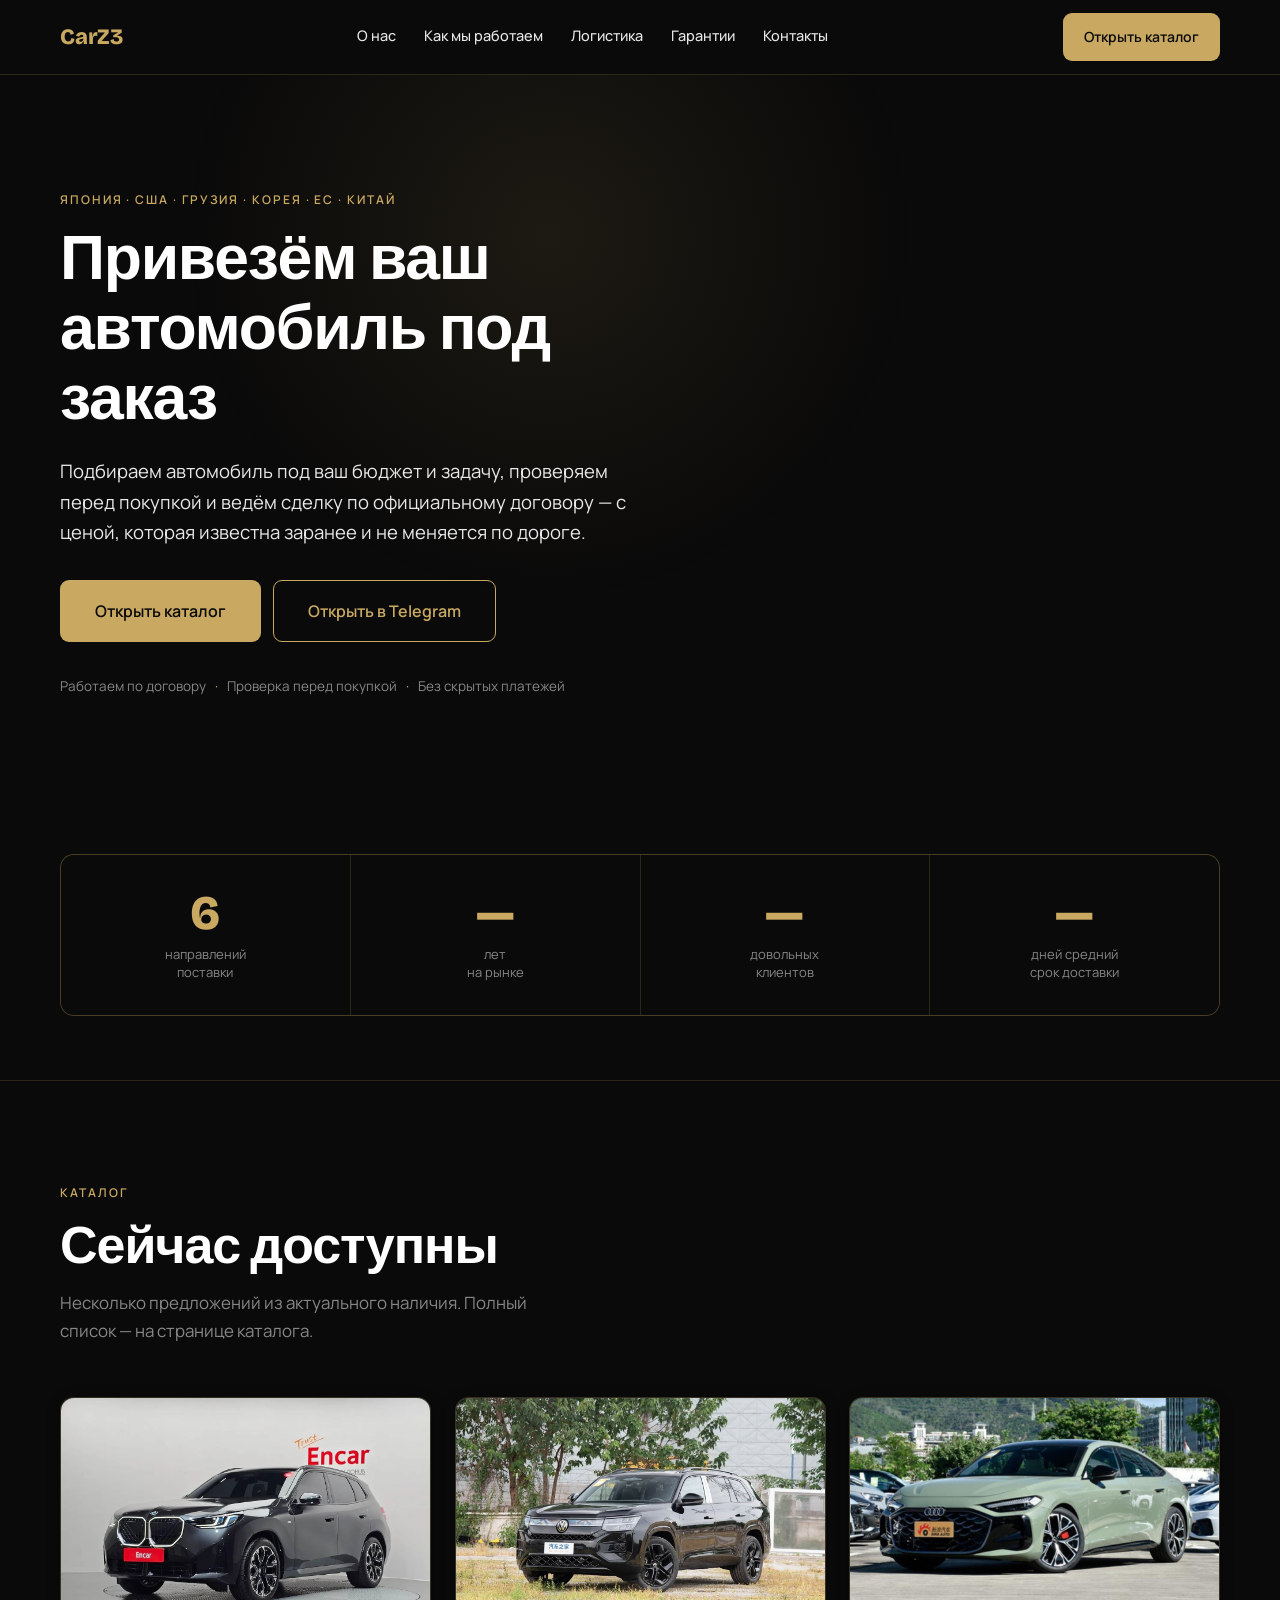
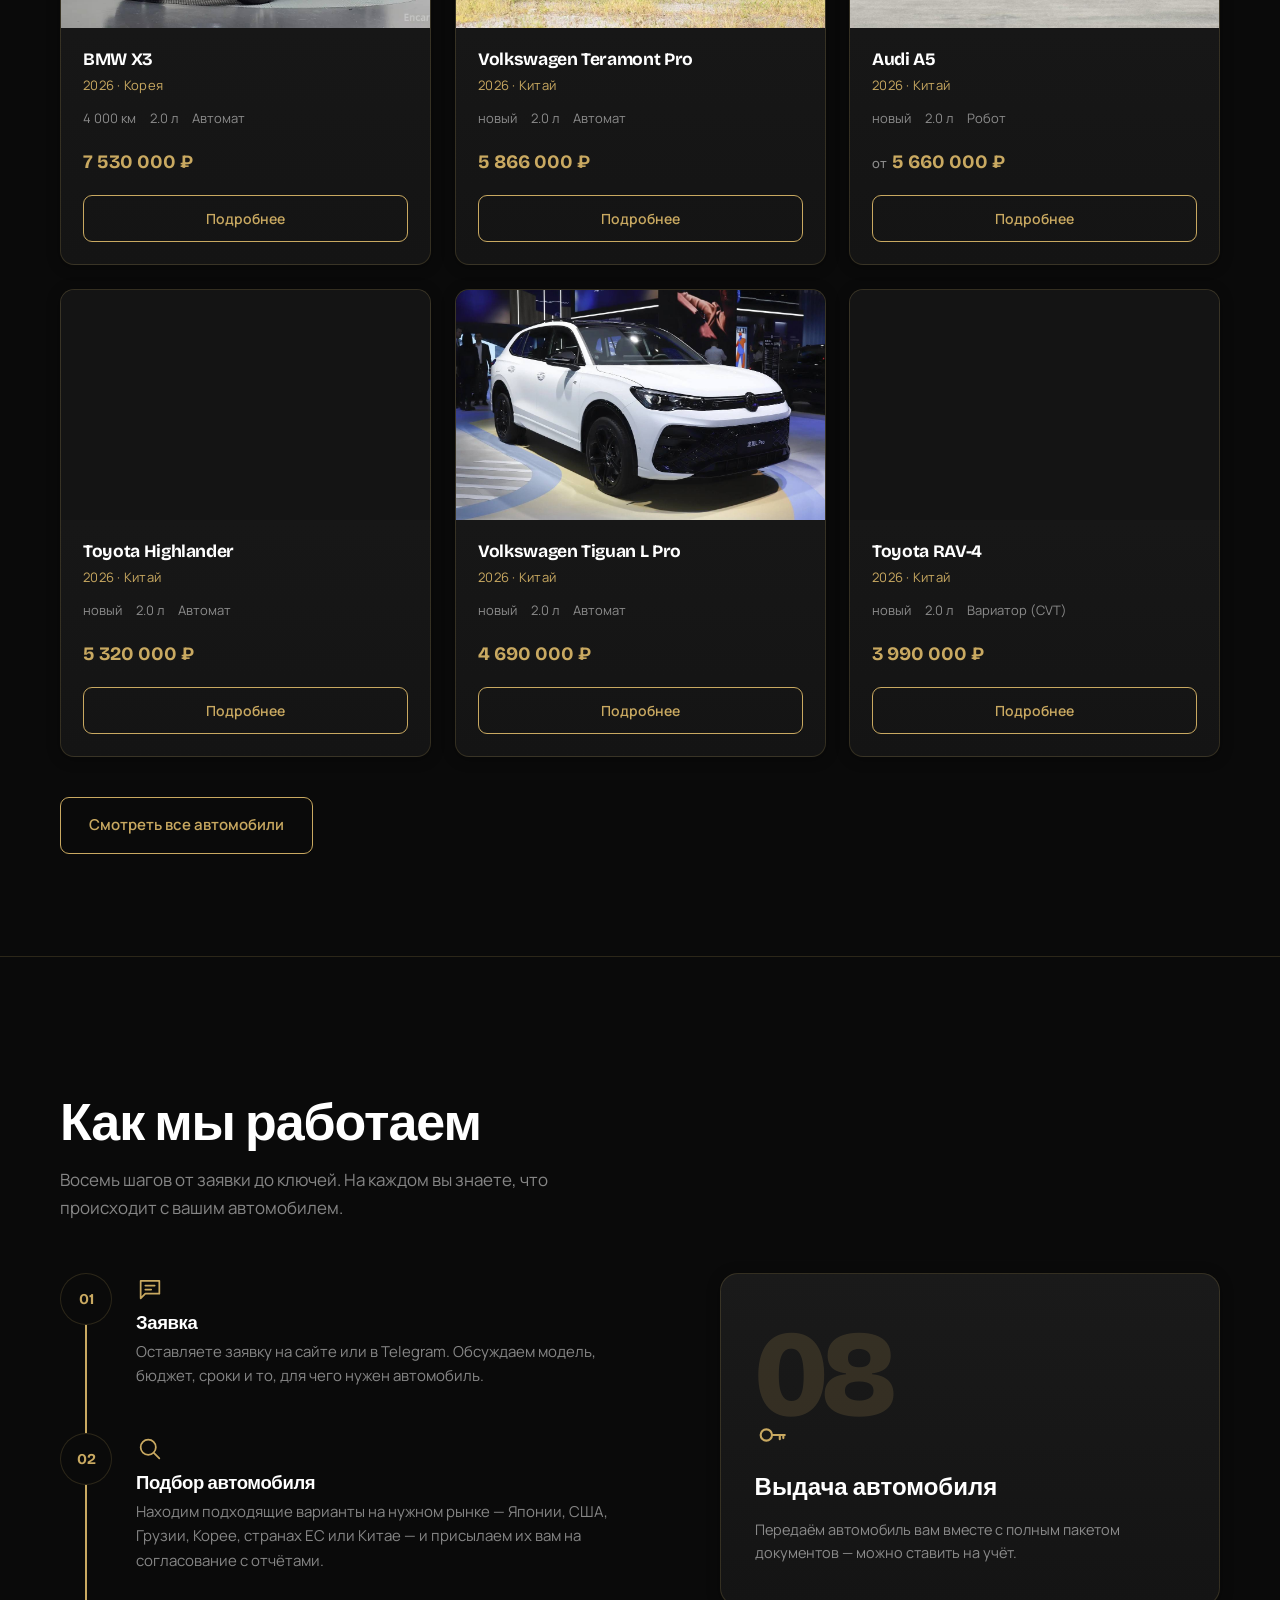
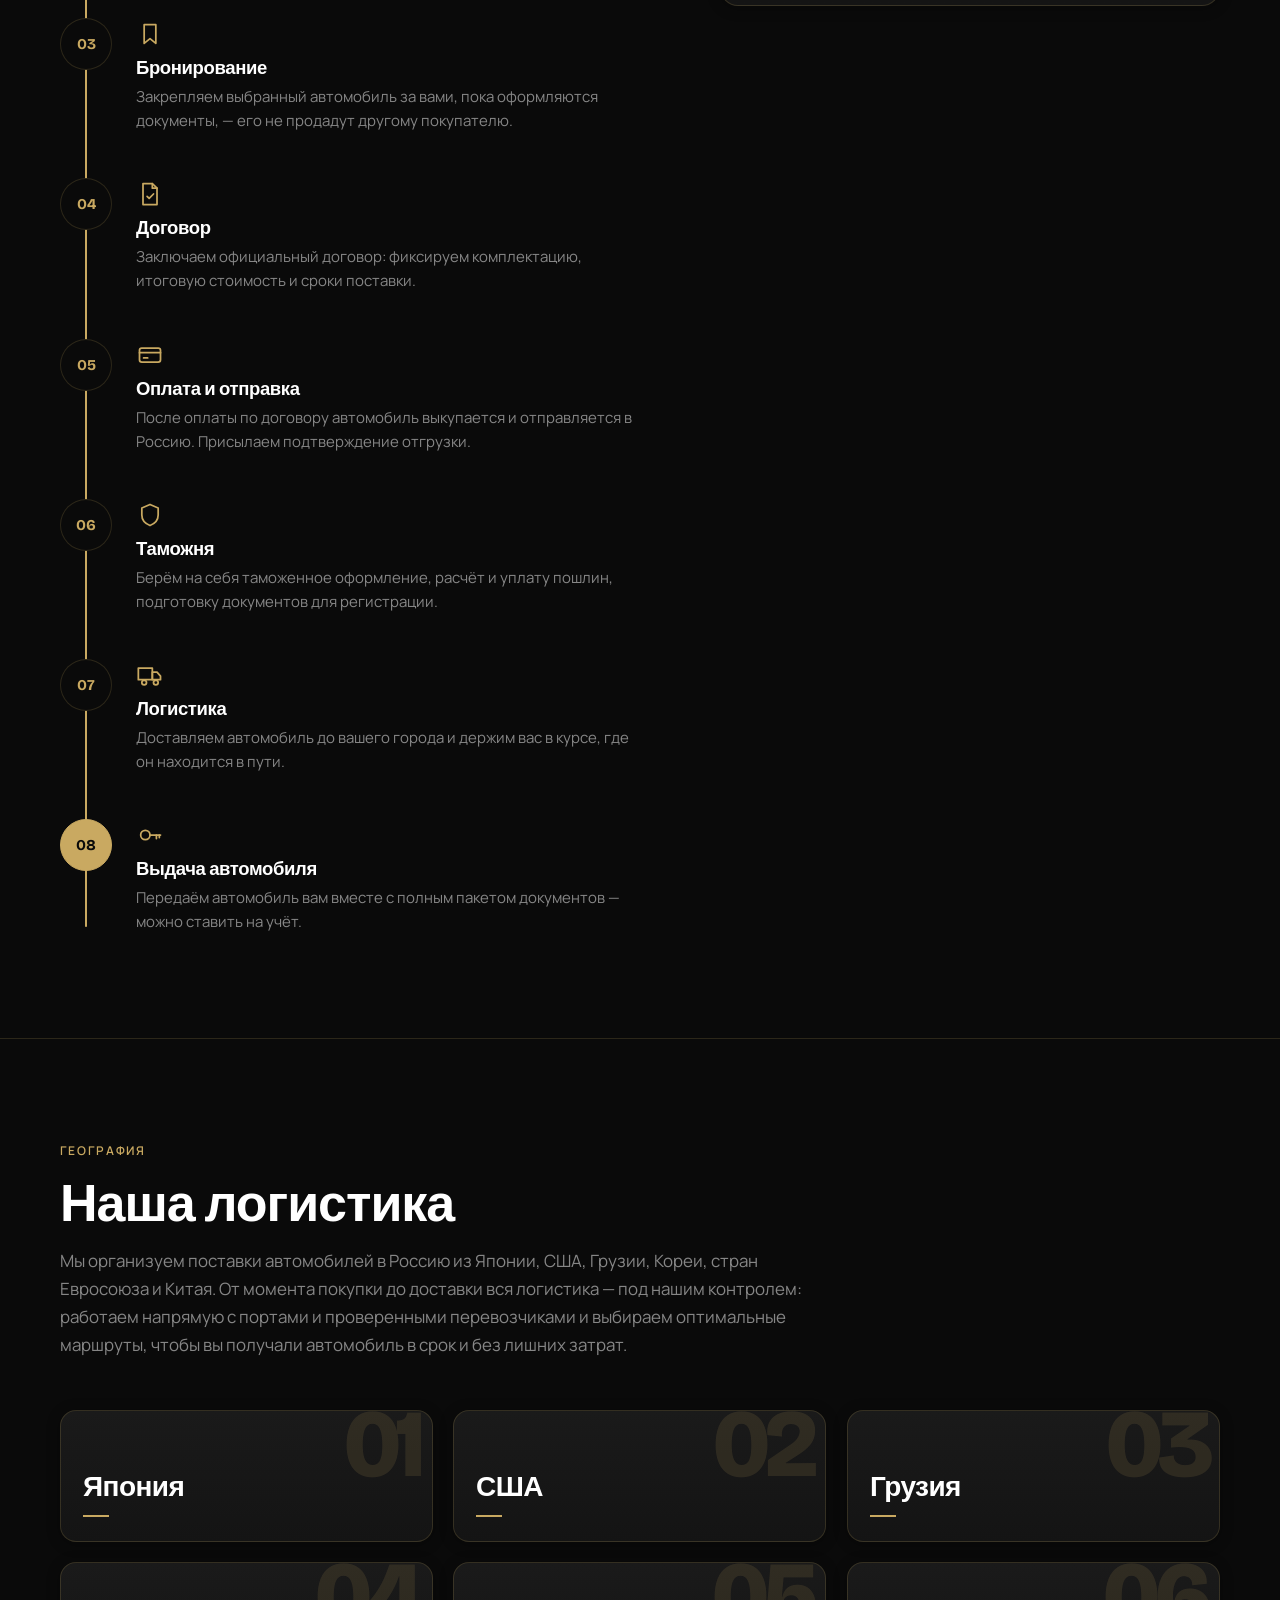
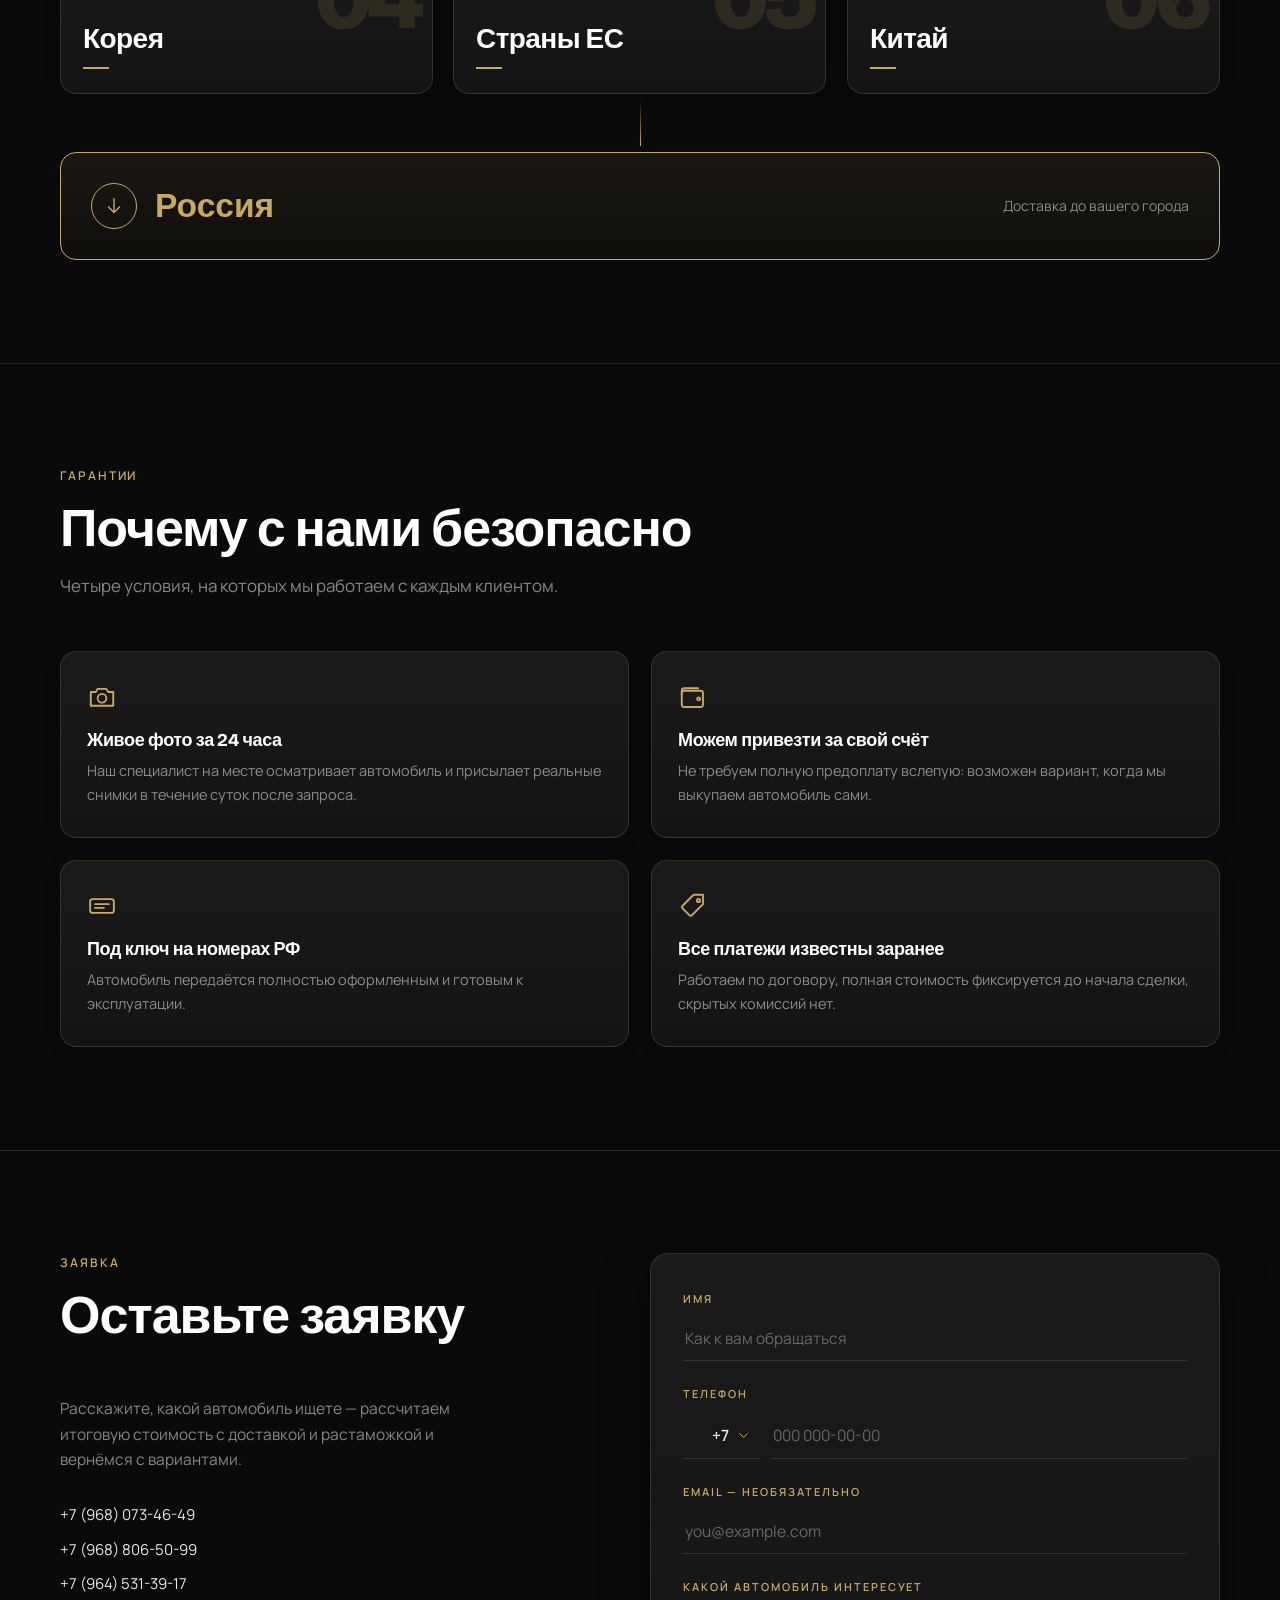
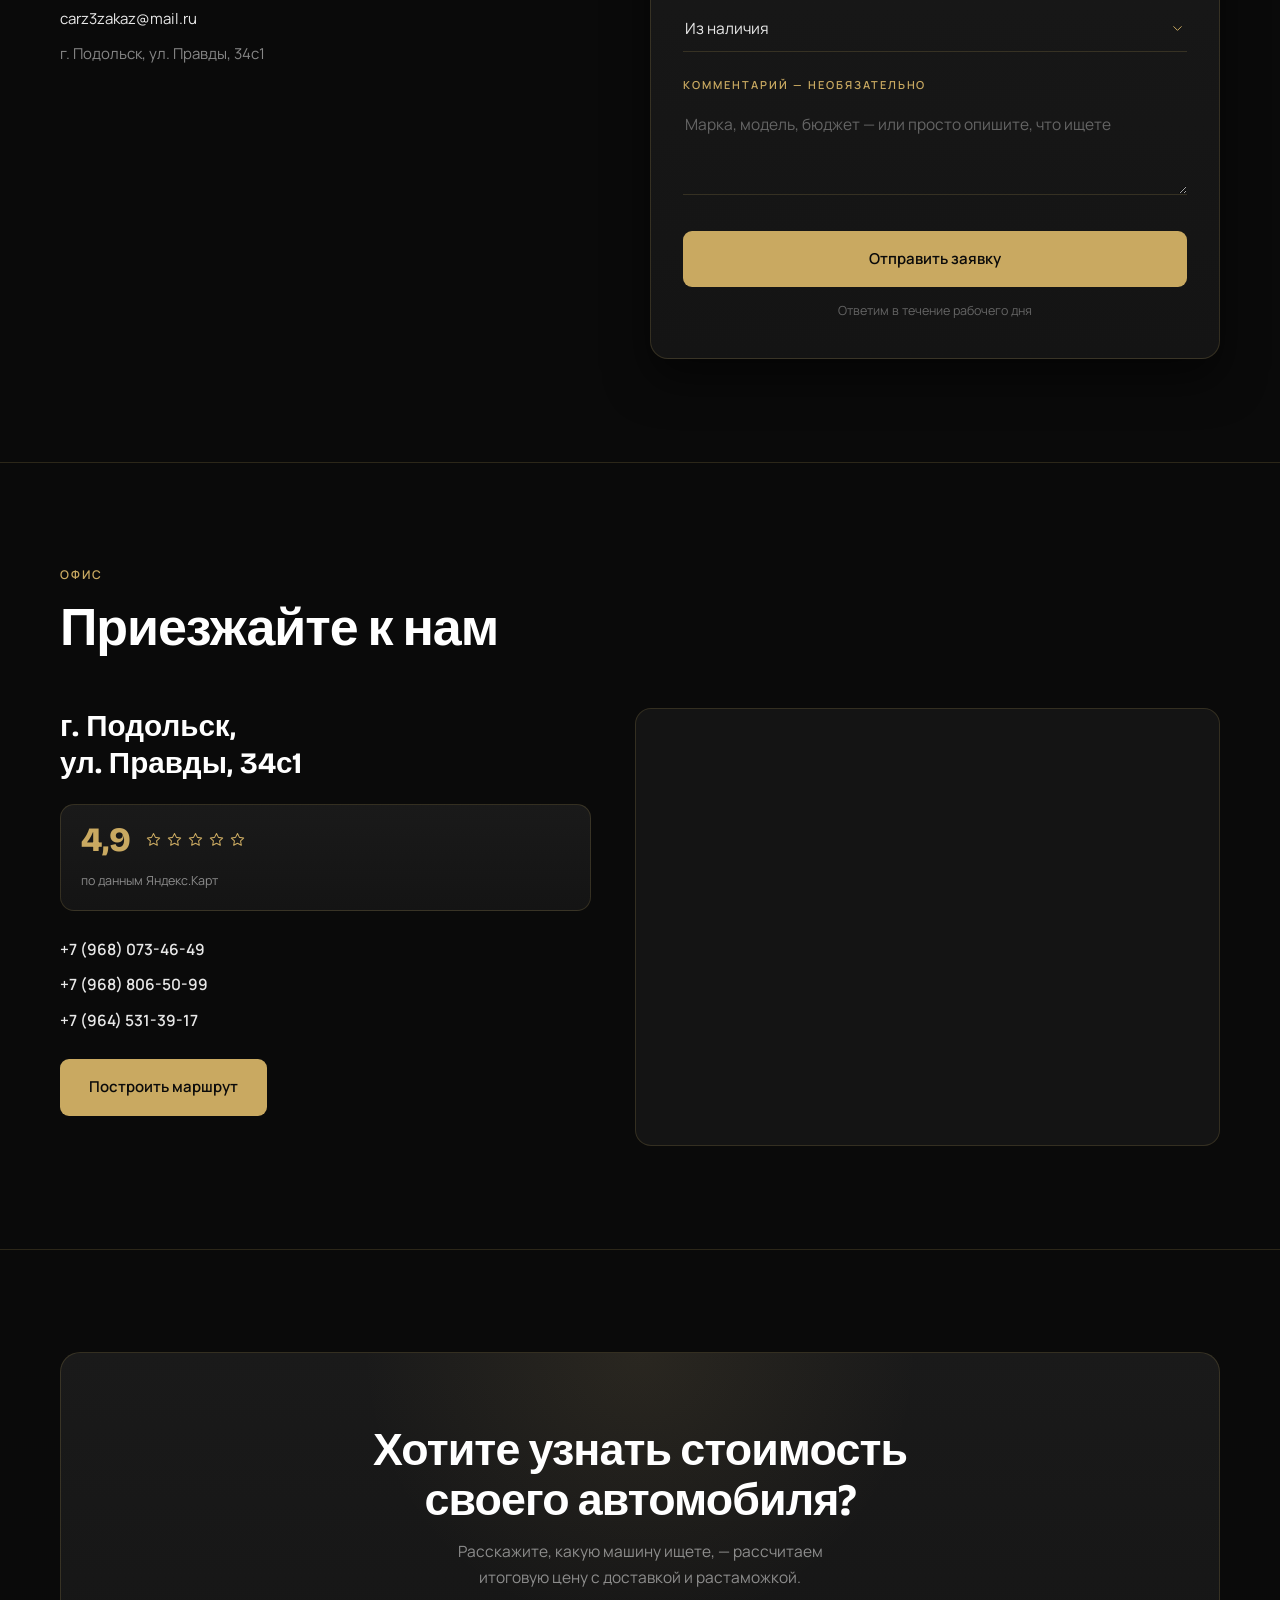
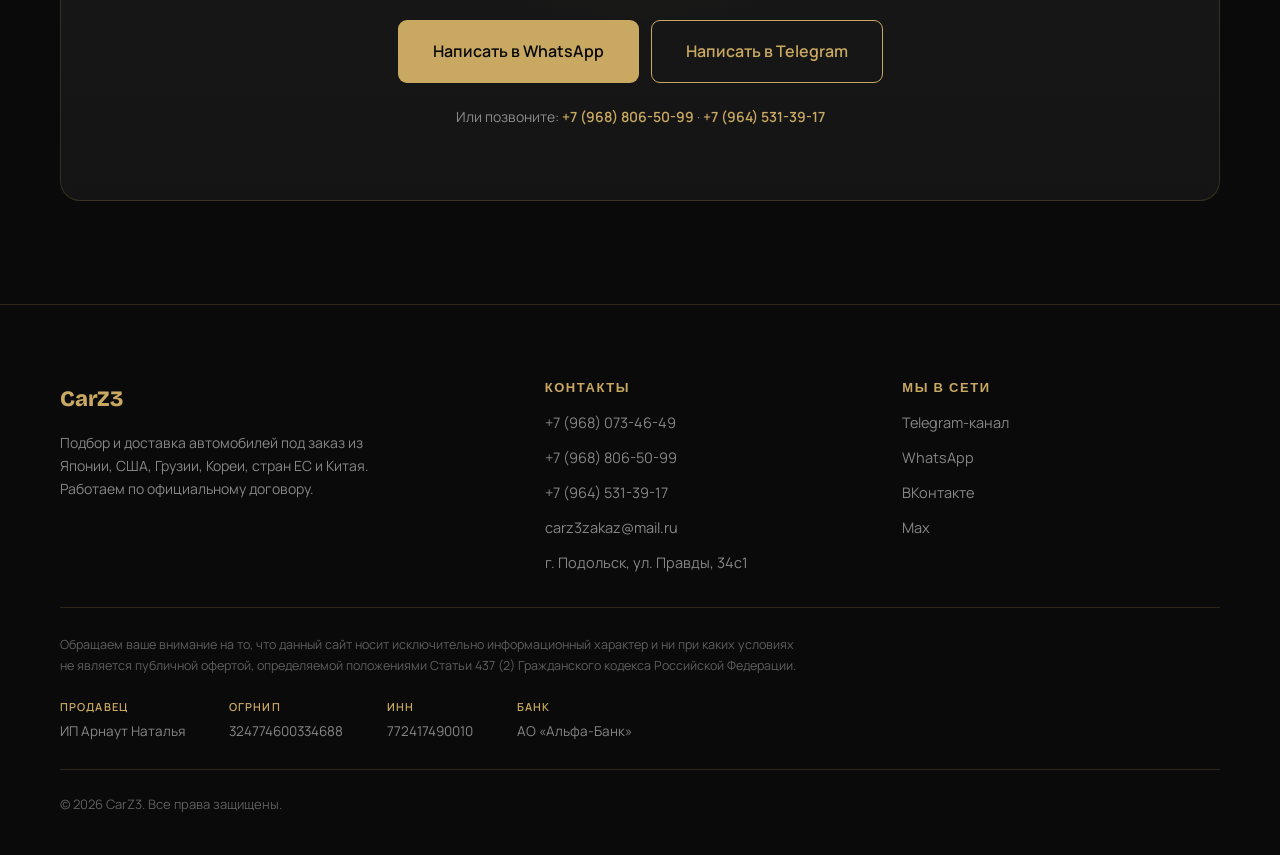
==== index.html @ f6803c8f "Add files via upload" ====
<!DOCTYPE html>
<html lang="ru">
<head>
<meta charset="UTF-8">
<meta name="viewport" content="width=device-width, initial-scale=1.0">
<title>CarZ3 — привезём ваш автомобиль под заказ из Японии, США, Кореи и других стран</title>
<meta name="description" content="Подбираем и привозим автомобили под заказ из Японии, США, Грузии, Кореи, стран ЕС и Китая. Официальный договор, прозрачная цена на каждом этапе, полный контроль логистики от покупки до выдачи.">
<meta property="og:type" content="website">
<meta property="og:title" content="CarZ3 — привезём ваш автомобиль под заказ">
<meta property="og:description" content="Автомобили под заказ из Японии, США, Грузии, Кореи, стран ЕС и Китая. Официальный договор, полный контроль логистики.">
<meta property="og:locale" content="ru_RU">
<meta property="og:site_name" content="CarZ3">
<!-- OG-КАРТИНКА: добавить og:image (1200×630) — нужна для превью при отправке ссылки -->
<meta name="theme-color" content="#0a0a0a">
<link rel="icon" href="images/favicon.png" type="image/png">
<link rel="apple-touch-icon" href="images/apple-touch-icon.png">

<!-- FAVICON И ПРЕВЬЮ ССЫЛКИ: файлов пока нет в проекте.
     Подготовьте из логотипа на тёмном фоне (квадратный кроп):
       images/favicon-32.png       — 32×32
       images/apple-touch-icon.png — 180×180
       images/og-cover.jpg         — 1200×630, фото трёх автомобилей
     Затем удалите строку <link rel="icon" href="data:,"> выше
     и раскомментируйте четыре строки ниже.
     Пока файлов нет — включать нельзя, браузер будет писать 404 в консоль. -->
<!--
<link rel="icon" href="images/favicon-32.png" sizes="32x32" type="image/png">
<link rel="apple-touch-icon" href="images/apple-touch-icon.png">
<meta property="og:image" content="images/og-cover.jpg">
<meta property="og:image:width" content="1200">
<meta property="og:image:height" content="630">
-->
<link rel="preconnect" href="https://fonts.googleapis.com">
<link rel="preconnect" href="https://fonts.gstatic.com" crossorigin>
<link href="https://fonts.googleapis.com/css2?family=Bricolage+Grotesque:wght@600;700;800&family=Manrope:wght@400;500;600;700&display=swap" rel="stylesheet">
<link rel="stylesheet" href="style.css">
</head>
<body>

<header class="header">
  <div class="container header__inner">
    <a href="index.html" class="logo">CarZ3</a>

    <nav class="header__nav" aria-label="Основная навигация">
      <a href="#about">О нас</a>
      <a href="#process">Как мы работаем</a>
      <a href="#geo">Логистика</a>
      <a href="#safety">Гарантии</a>
      <a href="#reviews">Отзывы</a>
      <a href="#contacts">Контакты</a>
    </nav>

    <div class="header__actions">
      <a href="catalog.html" class="btn btn--gold btn--sm">Открыть каталог</a>
    </div>

    <button class="burger" type="button" data-burger aria-label="Открыть меню" aria-expanded="false" aria-controls="mobileMenu">
      <span></span><span></span><span></span>
    </button>
  </div>
</header>

<div class="menu" id="mobileMenu" data-menu>
  <nav class="menu__nav" aria-label="Мобильная навигация">
    <a href="#about">О нас</a>
    <a href="#process">Как мы работаем</a>
    <a href="#geo">Логистика</a>
    <a href="#safety">Гарантии</a>
    <a href="#reviews">Отзывы</a>
    <a href="catalog.html">Каталог</a>
    <a href="#contacts">Контакты</a>
  </nav>
  <div class="menu__foot">
    <a href="tel:+79680734649" class="menu__phone">+7 (968) 073-46-49</a>
    <a href="mailto:carz3zakaz@mail.ru" class="menu__mail">carz3zakaz@mail.ru</a>
    <div class="menu__btns">
      <a href="https://wa.me/79680734649" class="btn btn--outline btn--sm" target="_blank" rel="noopener noreferrer">WhatsApp</a>
      <a href="https://t.me/+0afANDHpwCtlZDJi" class="btn btn--gold btn--sm" target="_blank" rel="noopener noreferrer">Telegram</a>
    </div>
  </div>
</div>

<main>

  <section class="hero" id="about">
    <div class="hero__bg" aria-hidden="true"></div>
    <div class="container">
      <p class="eyebrow" data-reveal>Япония · США · Грузия · Корея · ЕС · Китай</p>
      <h1 class="hero__title" data-reveal>Привезём ваш автомобиль под заказ</h1>
      <p class="hero__lead" data-reveal>
        Подбираем автомобиль под ваш бюджет и задачу, проверяем перед покупкой и ведём сделку
        по официальному договору — с ценой, которая известна заранее и не меняется по дороге.
      </p>
      <div class="hero__actions" data-reveal>
        <a href="catalog.html" class="btn btn--gold btn--lg">Открыть каталог</a>
        <a href="https://t.me/CarZ3_Catalog_bot" class="btn btn--outline btn--lg" target="_blank" rel="noopener noreferrer">Открыть в Telegram</a>
      </div>
      <p class="hero__trust" data-reveal>
        Работаем по договору<span class="dot">·</span>Проверка перед покупкой<span class="dot">·</span>Без скрытых платежей
      </p>
    </div>
  </section>

  <section class="section section--tight">
    <div class="container">
      <div class="stats" data-reveal>
        <div class="stat">
          <div class="stat__num">6</div>
          <div class="stat__label">направлений<br>поставки</div>
        </div>
        <div class="stat">
          <!-- ЦИФРА: уточнить у клиента -->
          <div class="stat__num">—</div>
          <div class="stat__label">лет<br>на рынке</div>
        </div>
        <div class="stat">
          <!-- ЦИФРА: уточнить у клиента -->
          <div class="stat__num">—</div>
          <div class="stat__label">довольных<br>клиентов</div>
        </div>
        <div class="stat">
          <!-- ЦИФРА: уточнить у клиента -->
          <div class="stat__num">—</div>
          <div class="stat__label">дней средний<br>срок доставки</div>
        </div>
      </div>
    </div>
  </section>

  <section class="section divider-top" id="catalog">
    <div class="container">
      <div class="section-head">
        <p class="eyebrow" data-reveal>Каталог</p>
        <h2 class="section-title" data-reveal>Сейчас доступны</h2>
        <p class="section-lead" data-reveal>
          Несколько предложений из актуального наличия. Полный список — на странице каталога.
        </p>
      </div>

      <div class="cards-grid cards-grid--3" id="homeGrid" aria-live="polite"></div>

      <div class="section-actions" data-reveal>
        <a href="catalog.html" class="btn btn--outline">Смотреть все автомобили</a>
      </div>
    </div>
  </section>

  <section class="section divider-top" id="process">
    <div class="container">
      <div class="section-head">
        <p class="eyebrow" data-reveal>Процесс</p>
        <h2 class="section-title" data-reveal>Как мы работаем</h2>
        <p class="section-lead" data-reveal>
          Восемь шагов от заявки до ключей. На каждом вы знаете, что происходит с вашим автомобилем.
        </p>
      </div>

      <div class="process-layout">
        <div class="process-steps">
          <div class="timeline">
            <span class="timeline__track" aria-hidden="true"></span>
            <span class="timeline__fill" aria-hidden="true"></span>
            <ol class="steps">
              <li class="step" data-reveal>
                <div class="step__marker">01</div>
                <div class="step__body">
                  <svg class="step__icon" viewBox="0 0 24 24" fill="none" stroke="currentColor" stroke-width="1.5" stroke-linecap="round" stroke-linejoin="round" aria-hidden="true">
                    <path d="M4 5h16v11H8l-4 4z"/>
                    <path d="M8 9h8M8 12.5h5"/>
                  </svg>
                  <h3 class="step__title">Заявка</h3>
                  <p class="step__desc">Оставляете заявку на сайте или в Telegram. Обсуждаем модель, бюджет, сроки и то, для чего нужен автомобиль.</p>
                </div>
              </li>

              <li class="step" data-reveal>
                <div class="step__marker">02</div>
                <div class="step__body">
                  <svg class="step__icon" viewBox="0 0 24 24" fill="none" stroke="currentColor" stroke-width="1.5" stroke-linecap="round" stroke-linejoin="round" aria-hidden="true">
                    <circle cx="10.5" cy="10.5" r="6.5"/>
                    <path d="m15.5 15.5 4.5 4.5"/>
                  </svg>
                  <h3 class="step__title">Подбор автомобиля</h3>
                  <p class="step__desc">Находим подходящие варианты на нужном рынке — Японии, США, Грузии, Корее, странах ЕС или Китае — и присылаем их вам на согласование с отчётами.</p>
                </div>
              </li>

              <li class="step" data-reveal>
                <div class="step__marker">03</div>
                <div class="step__body">
                  <svg class="step__icon" viewBox="0 0 24 24" fill="none" stroke="currentColor" stroke-width="1.5" stroke-linecap="round" stroke-linejoin="round" aria-hidden="true">
                    <path d="M7 4h10v16l-5-4-5 4z"/>
                  </svg>
                  <h3 class="step__title">Бронирование</h3>
                  <p class="step__desc">Закрепляем выбранный автомобиль за вами, пока оформляются документы, — его не продадут другому покупателю.</p>
                </div>
              </li>

              <li class="step" data-reveal>
                <div class="step__marker">04</div>
                <div class="step__body">
                  <svg class="step__icon" viewBox="0 0 24 24" fill="none" stroke="currentColor" stroke-width="1.5" stroke-linecap="round" stroke-linejoin="round" aria-hidden="true">
                    <path d="M6 3h8l4 4v14H6z"/>
                    <path d="M14 3v4h4"/>
                    <path d="m9.5 14 1.8 1.8L15 12"/>
                  </svg>
                  <h3 class="step__title">Договор</h3>
                  <p class="step__desc">Заключаем официальный договор: фиксируем комплектацию, итоговую стоимость и сроки поставки.</p>
                </div>
              </li>

              <li class="step" data-reveal>
                <div class="step__marker">05</div>
                <div class="step__body">
                  <svg class="step__icon" viewBox="0 0 24 24" fill="none" stroke="currentColor" stroke-width="1.5" stroke-linecap="round" stroke-linejoin="round" aria-hidden="true">
                    <rect x="3" y="6" width="18" height="12" rx="2"/>
                    <path d="M3 10h18"/>
                    <path d="M6.5 14.5h3.5"/>
                  </svg>
                  <h3 class="step__title">Оплата и отправка</h3>
                  <p class="step__desc">После оплаты по договору автомобиль выкупается и отправляется в Россию. Присылаем подтверждение отгрузки.</p>
                </div>
              </li>

              <li class="step" data-reveal>
                <div class="step__marker">06</div>
                <div class="step__body">
                  <svg class="step__icon" viewBox="0 0 24 24" fill="none" stroke="currentColor" stroke-width="1.5" stroke-linecap="round" stroke-linejoin="round" aria-hidden="true">
                    <path d="M12 3 5 6v6c0 4.2 2.9 7.4 7 9 4.1-1.6 7-4.8 7-9V6z"/>
                  </svg>
                  <h3 class="step__title">Таможня</h3>
                  <p class="step__desc">Берём на себя таможенное оформление, расчёт и уплату пошлин, подготовку документов для регистрации.</p>
                </div>
              </li>

              <li class="step" data-reveal>
                <div class="step__marker">07</div>
                <div class="step__body">
                  <svg class="step__icon" viewBox="0 0 24 24" fill="none" stroke="currentColor" stroke-width="1.5" stroke-linecap="round" stroke-linejoin="round" aria-hidden="true">
                    <path d="M2 6h12v10H2z"/>
                    <path d="M14 9.5h4l3 3.5V16h-7z"/>
                    <circle cx="7" cy="18.5" r="2"/>
                    <circle cx="17" cy="18.5" r="2"/>
                  </svg>
                  <h3 class="step__title">Логистика</h3>
                  <p class="step__desc">Доставляем автомобиль до вашего города и держим вас в курсе, где он находится в пути.</p>
                </div>
              </li>

              <li class="step" data-reveal>
                <div class="step__marker">08</div>
                <div class="step__body">
                  <svg class="step__icon" viewBox="0 0 24 24" fill="none" stroke="currentColor" stroke-width="1.5" stroke-linecap="round" stroke-linejoin="round" aria-hidden="true">
                    <circle cx="8" cy="12" r="4"/>
                    <path d="M12 12h9"/>
                    <path d="M17.5 12v3"/>
                    <path d="M20 12v2.2"/>
                  </svg>
                  <h3 class="step__title">Выдача автомобиля</h3>
                  <p class="step__desc">Передаём автомобиль вам вместе с полным пакетом документов — можно ставить на учёт.</p>
                </div>
              </li>
            </ol>
          </div>
        </div>

        <aside class="process-panel" id="processPanel" aria-hidden="true">
          <div class="panel-card">
            <div class="panel__inner">
              <div class="panel__num">01</div>
              <div class="panel__icon"></div>
              <div class="panel__title"></div>
              <p class="panel__desc"></p>
              <div class="panel__media" hidden></div>
            </div>
          </div>
        </aside>
      </div>
    </div>
  </section>

  <section class="section divider-top" id="geo">
    <div class="container">
      <div class="section-head">
        <p class="eyebrow" data-reveal>География</p>
        <h2 class="section-title" data-reveal>Наша логистика</h2>
        <p class="section-lead section-lead--wide" data-reveal>
          Мы организуем поставки автомобилей в Россию из Японии, США, Грузии, Кореи, стран
          Евросоюза и Китая. От момента покупки до доставки вся логистика — под нашим
          контролем: работаем напрямую с портами и проверенными перевозчиками и выбираем
          оптимальные маршруты, чтобы вы получали автомобиль в срок и без лишних затрат.
        </p>
      </div>

      <div class="origins">
        <article class="origin-card" data-reveal>
          <span class="origin-card__num" aria-hidden="true">01</span>
          <h3 class="origin-card__name">Япония</h3>
        </article>

        <article class="origin-card" data-reveal>
          <span class="origin-card__num" aria-hidden="true">02</span>
          <h3 class="origin-card__name">США</h3>
        </article>

        <article class="origin-card" data-reveal>
          <span class="origin-card__num" aria-hidden="true">03</span>
          <h3 class="origin-card__name">Грузия</h3>
        </article>

        <article class="origin-card" data-reveal>
          <span class="origin-card__num" aria-hidden="true">04</span>
          <h3 class="origin-card__name">Корея</h3>
        </article>

        <article class="origin-card" data-reveal>
          <span class="origin-card__num" aria-hidden="true">05</span>
          <h3 class="origin-card__name">Страны ЕС</h3>
        </article>

        <article class="origin-card" data-reveal>
          <span class="origin-card__num" aria-hidden="true">06</span>
          <h3 class="origin-card__name">Китай</h3>
        </article>
      </div>

      <div class="origins-flow" aria-hidden="true"><span></span></div>

      <div class="destination" data-reveal>
        <div class="destination__icon" aria-hidden="true">
          <svg viewBox="0 0 24 24" fill="none" stroke="currentColor" stroke-width="1.5" stroke-linecap="round" stroke-linejoin="round">
            <path d="M12 4v15M6 13l6 6 6-6"/>
          </svg>
        </div>
        <p class="destination__name">Россия</p>
        <p class="destination__label">Доставка до вашего города</p>
      </div>
    </div>
  </section>

  <section class="section divider-top" id="safety">
    <div class="container">
      <div class="section-head">
        <p class="eyebrow" data-reveal>Гарантии</p>
        <h2 class="section-title" data-reveal>Почему с нами безопасно</h2>
        <p class="section-lead" data-reveal>
          Четыре условия, на которых мы работаем с каждым клиентом.
        </p>
      </div>

      <div class="trust-grid">
        <article class="trust-card" data-reveal>
          <div class="trust-card__icon">
            <svg viewBox="0 0 24 24" fill="none" stroke="currentColor" stroke-width="1.5" stroke-linecap="round" stroke-linejoin="round" aria-hidden="true">
              <path d="M3 8h4l1.5-2.5h7L17 8h4v11H3z"/>
              <circle cx="12" cy="13" r="3.5"/>
            </svg>
          </div>
          <h3 class="trust-card__title">Живое фото за 24 часа</h3>
          <p class="trust-card__desc">
            Наш специалист на месте осматривает автомобиль и присылает реальные снимки
            в течение суток после запроса.
          </p>
        </article>

        <!-- ВАЖНО: формулировку этого пункта согласовать с клиентом до публикации.
             Условие финансовое — важно не исказить смысл. -->
        <article class="trust-card" data-reveal>
          <div class="trust-card__icon">
            <svg viewBox="0 0 24 24" fill="none" stroke="currentColor" stroke-width="1.5" stroke-linecap="round" stroke-linejoin="round" aria-hidden="true">
              <path d="M3 9a2 2 0 0 1 2-2h13a2 2 0 0 1 2 2v9a2 2 0 0 1-2 2H5a2 2 0 0 1-2-2z"/>
              <path d="M3 9V7a2 2 0 0 1 2-2h11"/>
              <circle cx="16.5" cy="13.5" r="1.2"/>
            </svg>
          </div>
          <h3 class="trust-card__title">Можем привезти за свой счёт</h3>
          <p class="trust-card__desc">
            Не требуем полную предоплату вслепую: возможен вариант, когда мы выкупаем
            автомобиль сами.
          </p>
        </article>

        <article class="trust-card" data-reveal>
          <div class="trust-card__icon">
            <svg viewBox="0 0 24 24" fill="none" stroke="currentColor" stroke-width="1.5" stroke-linecap="round" stroke-linejoin="round" aria-hidden="true">
              <rect x="2.5" y="6.5" width="19" height="11" rx="2"/>
              <path d="M6.5 10.5h11"/>
              <path d="M6.5 13.5h7"/>
            </svg>
          </div>
          <h3 class="trust-card__title">Под ключ на номерах РФ</h3>
          <p class="trust-card__desc">
            Автомобиль передаётся полностью оформленным и готовым к эксплуатации.
          </p>
        </article>

        <article class="trust-card" data-reveal>
          <div class="trust-card__icon">
            <svg viewBox="0 0 24 24" fill="none" stroke="currentColor" stroke-width="1.5" stroke-linecap="round" stroke-linejoin="round" aria-hidden="true">
              <path d="M12.5 3H20v7.5l-8.8 8.8a1.5 1.5 0 0 1-2.1 0l-5.4-5.4a1.5 1.5 0 0 1 0-2.1z"/>
              <circle cx="16.4" cy="7.6" r="1.3"/>
            </svg>
          </div>
          <h3 class="trust-card__title">Все платежи известны заранее</h3>
          <p class="trust-card__desc">
            Работаем по договору, полная стоимость фиксируется до начала сделки,
            скрытых комиссий нет.
          </p>
        </article>
      </div>
    </div>
  </section>

  <section class="section divider-top" id="reviews">
    <div class="container">
      <div class="section-head">
        <p class="eyebrow" data-reveal>Отзывы</p>
        <h2 class="section-title" data-reveal>Нам доверяют</h2>
        <p class="section-lead" data-reveal>
          Истории клиентов, которые уже получили свои автомобили.
        </p>
      </div>

      <!-- Отзывы задаются массивом REVIEWS в начале app.js -->
      <div class="carousel" id="reviewsCarousel" data-reveal>
        <div class="carousel__viewport">
          <div class="carousel__track"></div>
        </div>
        <div class="carousel__controls">
          <button class="carousel__arrow carousel__arrow--prev" type="button" aria-label="Предыдущие отзывы">
            <svg viewBox="0 0 24 24" fill="none" stroke="currentColor" stroke-width="1.5" stroke-linecap="round" stroke-linejoin="round"><path d="M15 5l-7 7 7 7"/></svg>
          </button>
          <div class="carousel__dots"></div>
          <button class="carousel__arrow carousel__arrow--next" type="button" aria-label="Следующие отзывы">
            <svg viewBox="0 0 24 24" fill="none" stroke="currentColor" stroke-width="1.5" stroke-linecap="round" stroke-linejoin="round"><path d="M9 5l7 7-7 7"/></svg>
          </button>
        </div>
      </div>
    </div>
  </section>

  <section class="section divider-top" id="request">
    <div class="container">
      <div class="request-grid">
        <div class="request-info" data-reveal>
          <div class="section-head">
            <p class="eyebrow">Заявка</p>
            <h2 class="section-title">Оставьте заявку</h2>
          </div>
          <p class="request-info__lead">
            Расскажите, какой автомобиль ищете — рассчитаем итоговую стоимость
            с доставкой и растаможкой и вернёмся с вариантами.
          </p>
          <div class="request-info__list">
            <a href="tel:+79680734649">+7 (968) 073-46-49</a>
            <a href="tel:+79688065099">+7 (968) 806-50-99</a>
            <a href="tel:+79645313917">+7 (964) 531-39-17</a>
            <a href="mailto:carz3zakaz@mail.ru">carz3zakaz@mail.ru</a>
            <span class="is-muted">г. Подольск, ул. Правды, 34с1</span>
          </div>
        </div>

        <div class="request-card" data-reveal>
          <form id="requestForm" novalidate>
            <div class="field">
              <label class="form-label" for="reqName">Имя</label>
              <input class="field__input" type="text" id="reqName" name="name"
                     autocomplete="name" placeholder="Как к вам обращаться">
            </div>

            <div class="field">
              <label class="form-label" for="reqPhone">Телефон</label>
              <div class="phone-field">
                <button class="phone-code" type="button" data-country-toggle
                        aria-expanded="false" aria-haspopup="listbox">
                  <span class="phone-code__flag"></span>
                  <span class="phone-code__dial">+7</span>
                  <svg class="phone-code__caret" viewBox="0 0 24 24" fill="none" stroke="currentColor" stroke-width="1.6" stroke-linecap="round" stroke-linejoin="round" aria-hidden="true">
                    <path d="m6 9 6 6 6-6"/>
                  </svg>
                </button>
                <input class="field__input" type="tel" id="reqPhone" name="phone"
                       autocomplete="tel" placeholder="000 000-00-00">

                <div class="country-panel" data-country-panel hidden>
                  <div class="country-panel__search">
                    <input type="text" placeholder="Поиск страны или кода" aria-label="Поиск страны">
                  </div>
                  <div class="country-panel__list" role="listbox"></div>
                </div>
              </div>
            </div>

            <div class="field">
              <label class="form-label" for="reqEmail">Email <span class="is-muted">— необязательно</span></label>
              <input class="field__input" type="email" id="reqEmail" name="email"
                     autocomplete="email" placeholder="you@example.com">
            </div>

            <div class="field">
              <label class="form-label" id="reqKindLabel">Какой автомобиль интересует</label>
              <div class="custom-select" data-custom-select>
                <button class="custom-select__toggle" type="button" data-select-toggle
                        aria-expanded="false" aria-haspopup="listbox" aria-labelledby="reqKindLabel">
                  <span class="custom-select__value" data-select-value>Из наличия</span>
                  <svg class="custom-select__caret" viewBox="0 0 24 24" fill="none" stroke="currentColor" stroke-width="1.6" stroke-linecap="round" stroke-linejoin="round" aria-hidden="true">
                    <path d="m6 9 6 6 6-6"/>
                  </svg>
                </button>
                <input type="hidden" id="reqKind" name="kind" value="Из наличия">

                <div class="select-panel" data-select-panel role="listbox" hidden>
                  <button class="select-row is-selected" type="button" role="option" aria-selected="true" data-value="Из наличия">Из наличия</button>
                  <button class="select-row" type="button" role="option" aria-selected="false" data-value="Под заказ">Под заказ</button>
                  <button class="select-row" type="button" role="option" aria-selected="false" data-value="Ещё не определился">Ещё не определился</button>
                </div>
              </div>
            </div>

            <div class="field">
              <label class="form-label" for="reqComment">Комментарий <span class="is-muted">— необязательно</span></label>
              <textarea class="field__area" id="reqComment" name="comment" rows="3"
                        placeholder="Марка, модель, бюджет — или просто опишите, что ищете"></textarea>
            </div>

            <button class="btn btn--gold btn--full" type="submit">Отправить заявку</button>
            <p class="form-note">Ответим в течение рабочего дня</p>
          </form>
        </div>
      </div>
    </div>
  </section>

  <section class="section divider-top" id="office">
    <div class="container">
      <div class="section-head">
        <p class="eyebrow" data-reveal>Офис</p>
        <h2 class="section-title" data-reveal>Приезжайте к нам</h2>
      </div>

      <div class="contacts-grid">
        <div data-reveal>
          <p class="contacts__address">г. Подольск,<br>ул. Правды, 34с1</p>

          <div class="rating">
            <span class="rating__score">4,9</span>
            <span class="rating__stars" aria-hidden="true"><svg viewBox="0 0 24 24" fill="none" stroke="currentColor" stroke-width="1.5" stroke-linejoin="round"><path d="m12 3.5 2.7 5.5 6 .9-4.35 4.2 1.03 6-5.38-2.83L6.62 20.1l1.03-6L3.3 9.9l6-.9z"/></svg><svg viewBox="0 0 24 24" fill="none" stroke="currentColor" stroke-width="1.5" stroke-linejoin="round"><path d="m12 3.5 2.7 5.5 6 .9-4.35 4.2 1.03 6-5.38-2.83L6.62 20.1l1.03-6L3.3 9.9l6-.9z"/></svg><svg viewBox="0 0 24 24" fill="none" stroke="currentColor" stroke-width="1.5" stroke-linejoin="round"><path d="m12 3.5 2.7 5.5 6 .9-4.35 4.2 1.03 6-5.38-2.83L6.62 20.1l1.03-6L3.3 9.9l6-.9z"/></svg><svg viewBox="0 0 24 24" fill="none" stroke="currentColor" stroke-width="1.5" stroke-linejoin="round"><path d="m12 3.5 2.7 5.5 6 .9-4.35 4.2 1.03 6-5.38-2.83L6.62 20.1l1.03-6L3.3 9.9l6-.9z"/></svg><svg viewBox="0 0 24 24" fill="none" stroke="currentColor" stroke-width="1.5" stroke-linejoin="round"><path d="m12 3.5 2.7 5.5 6 .9-4.35 4.2 1.03 6-5.38-2.83L6.62 20.1l1.03-6L3.3 9.9l6-.9z"/></svg></span>
            <span class="rating__source">по данным Яндекс.Карт</span>
          </div>

          <div class="contacts__list">
            <a href="tel:+79680734649">+7 (968) 073-46-49</a>
            <a href="tel:+79688065099">+7 (968) 806-50-99</a>
            <a href="tel:+79645313917">+7 (964) 531-39-17</a>
          </div>

          <a href="https://yandex.com/maps/-/CTfReJPu" class="btn btn--gold" target="_blank" rel="noopener noreferrer">Построить маршрут</a>
        </div>

        <div data-reveal>
          <!-- Карта грузится только когда пользователь до неё доскроллит (loading="lazy").
               Тёмный вид достигается CSS-фильтром в style.css (.map-frame iframe).

               Координаты офиса: 55.408046, 37.554124
               В адресе Яндекса порядок обратный — сначала долгота (ll и pt).
               pt= ставит обычную метку. Раньше здесь был text= (поиск по адресу) —
               именно он рисовал чип «1 найден», плашку с адресом и кнопки
               «Организации в доме» / «Сообщить об ошибке». С pt их нет.

               ЕСЛИ КАРТА ВСЁ РАВНО НЕ УСТРАИВАЕТ — удалите блок .map-frame
               целиком и раскомментируйте .map-static ниже: аккуратная
               статичная плашка без встроенной карты. -->
          <div class="map-frame">
            <iframe
              src="https://yandex.ru/map-widget/v1/?ll=37.554124%2C55.408046&amp;z=17&amp;pt=37.554124%2C55.408046%2Cpm2rdm"
              width="100%" height="100%"
              frameborder="0"
              loading="lazy"
              title="CarZ3 на карте — Подольск, улица Правды, 34с1"></iframe>
          </div>

          <!--
          <div class="map-static">
            <div class="map-static__pin">
              <svg viewBox="0 0 24 24" fill="none" stroke="currentColor" stroke-width="1.5" stroke-linecap="round" stroke-linejoin="round">
                <path d="M12 21s7-6.2 7-11a7 7 0 1 0-14 0c0 4.8 7 11 7 11z"/>
                <circle cx="12" cy="10" r="2.6"/>
              </svg>
            </div>
            <p class="map-static__address">г. Подольск, ул. Правды, 34с1</p>
            <a href="https://yandex.com/maps/-/CTfReJPu" class="btn btn--outline btn--sm" target="_blank" rel="noopener noreferrer">Открыть в Яндекс.Картах</a>
          </div>
          -->
        </div>
      </div>
    </div>
  </section>

  <section class="section divider-top" id="contacts">
    <div class="container">
      <div class="cta" data-reveal>
        <h2 class="cta__title">Хотите узнать стоимость своего автомобиля?</h2>
        <p class="cta__lead">
          Расскажите, какую машину ищете, — рассчитаем итоговую цену с доставкой и растаможкой.
        </p>
        <div class="cta__actions">
          <a href="https://wa.me/79680734649" class="btn btn--gold btn--lg" target="_blank" rel="noopener noreferrer">Написать в WhatsApp</a>
          <a href="https://t.me/CarZ3_Catalog_bot" class="btn btn--outline btn--lg" target="_blank" rel="noopener noreferrer">Написать в Telegram</a>
        </div>
        <p class="cta__phone">
          Или позвоните: <a href="tel:+79688065099">+7 (968) 806-50-99</a> ·
          <a href="tel:+79645313917">+7 (964) 531-39-17</a>
        </p>
      </div>
    </div>
  </section>

</main>

<footer class="footer divider-top">
  <div class="container">
    <div class="footer__grid">
      <div class="footer__brand">
        <span class="logo">CarZ3</span>
        <p class="footer__about">
          Подбор и доставка автомобилей под заказ из Японии, США, Грузии, Кореи,
          стран ЕС и Китая. Работаем по официальному договору.
        </p>
      </div>

      <div>
        <h3 class="footer__heading">Контакты</h3>
        <div class="footer__list">
          <a href="tel:+79680734649">+7 (968) 073-46-49</a>
          <a href="tel:+79688065099">+7 (968) 806-50-99</a>
          <a href="tel:+79645313917">+7 (964) 531-39-17</a>
          <a href="mailto:carz3zakaz@mail.ru">carz3zakaz@mail.ru</a>
          <span>г. Подольск, ул. Правды, 34с1</span>
        </div>
      </div>

      <div>
        <h3 class="footer__heading">Мы в сети</h3>
        <div class="footer__list">
          <a href="https://t.me/+0afANDHpwCtlZDJi" target="_blank" rel="noopener noreferrer">Telegram-канал</a>
          <a href="https://wa.me/79680734649" target="_blank" rel="noopener noreferrer">WhatsApp</a>
          <a href="https://vk.com/carz3" target="_blank" rel="noopener noreferrer">ВКонтакте</a>
          <a href="https://max.ru/join/vPvrdZpJVIAUYJp5-7tkf1LThWF6Cx9baZkv3ul__Uo" target="_blank" rel="noopener noreferrer">Max</a>
        </div>
      </div>
    </div>

    <div class="footer__legal">
      <p class="footer__disclaimer">
        Обращаем ваше внимание на то, что данный сайт носит исключительно информационный
        характер и ни при каких условиях не является публичной офертой, определяемой
        положениями Статьи 437 (2) Гражданского кодекса Российской Федерации.
      </p>
      <dl class="footer__requisites">
        <div>
          <dt>Продавец</dt>
          <dd>ИП Арнаут Наталья</dd>
        </div>
        <div>
          <dt>ОГРНИП</dt>
          <dd>324774600334688</dd>
        </div>
        <div>
          <dt>ИНН</dt>
          <dd>772417490010</dd>
        </div>
        <!-- РАСЧЁТНЫЙ СЧЁТ: обычно его печатают в договорах и счетах, а не в подвале сайта.
             Если он вам здесь нужен — раскомментируйте блок ниже. -->
        <!--
        <div>
          <dt>Расчётный счёт</dt>
          <dd>40802810302520005926</dd>
        </div>
        -->
        <div>
          <dt>Банк</dt>
          <dd>АО «Альфа-Банк»</dd>
        </div>
      </dl>
    </div>

    <div class="footer__bottom">
      <span>© <span id="year">2026</span> CarZ3. Все права защищены.</span>
    </div>
  </div>
</footer>

<script src="app.js"></script>
</body>
</html>
---- style.css ----
/* ============================================================
   CarZ3 — общие стили (index.html + catalog.html)
   Все прокручиваемые/непрерывные анимации — только transform и opacity.
   ============================================================ */

:root {
  --bg-page: #0a0a0a;
  --bg-card: #1a1a1a;
  --bg-card-alt: #141414;

  --gold: #C9A961;
  --gold-hover: #E4CD8E;
  --gold-soft: rgba(201, 169, 97, 0.12);
  --gold-line: rgba(201, 169, 97, 0.18);
  --gold-glow: rgba(201, 169, 97, 0.22);

  --text-main: #e8e8e8;
  --text-heading: #ffffff;
  --text-muted: rgba(232, 232, 232, 0.56);
  --text-faint: rgba(232, 232, 232, 0.38);

  --danger: #c4564f;
  --danger-soft: rgba(196, 86, 79, 0.14);

  --font-heading: 'Bricolage Grotesque', sans-serif;
  --font-body: 'Manrope', sans-serif;

  --container: 1240px;
  --header-h: 74px;

  --shadow-rest: 0 2px 14px rgba(0, 0, 0, 0.32);
  --shadow-lift: 0 20px 44px rgba(0, 0, 0, 0.52);
}

* {
  margin: 0;
  padding: 0;
  box-sizing: border-box;
}

html {
  scroll-behavior: smooth;
  -webkit-text-size-adjust: 100%;
}

body {
  background: var(--bg-page);
  color: var(--text-main);
  font-family: var(--font-body);
  font-size: 16px;
  line-height: 1.65;
  overflow-x: hidden;
  -webkit-font-smoothing: antialiased;
  -moz-osx-font-smoothing: grayscale;
}

body.is-scroll-locked {
  overflow: hidden;
}

img {
  max-width: 100%;
  display: block;
}

a {
  color: inherit;
  text-decoration: none;
}

ol,
ul {
  list-style: none;
}

button {
  font: inherit;
  background: none;
  border: none;
  cursor: pointer;
  color: inherit;
}

svg {
  display: block;
}

h1,
h2,
h3 {
  font-family: var(--font-heading);
  color: var(--text-heading);
  font-weight: 700;
  line-height: 1.12;
  letter-spacing: -0.02em;
}

a:focus-visible,
button:focus-visible {
  outline: 2px solid var(--gold);
  outline-offset: 3px;
  border-radius: 4px;
}

.container {
  width: 100%;
  max-width: var(--container);
  margin: 0 auto;
  padding: 0 20px;
}

.section {
  padding: clamp(56px, 8vw, 118px) 0;
}

.section--tight {
  padding: clamp(36px, 5vw, 64px) 0;
}

.section[id] {
  scroll-margin-top: calc(var(--header-h) + 12px);
}

.divider-top {
  border-top: 1px solid var(--gold-line);
}

@media (min-width: 768px) {
  .container {
    padding: 0 40px;
  }
}

/* ---------- Типографика секций ---------- */

.eyebrow {
  font-size: 12px;
  letter-spacing: 0.16em;
  text-transform: uppercase;
  color: var(--gold);
  font-weight: 600;
  margin-bottom: 14px;
}

.section-title {
  font-size: clamp(1.75rem, 1.2rem + 2.6vw, 3.25rem);
  margin-bottom: 14px;
}

.section-lead {
  color: var(--text-muted);
  font-size: clamp(0.94rem, 0.9rem + 0.2vw, 1.06rem);
  max-width: 520px;
  margin-bottom: clamp(32px, 4vw, 56px);
}

.section-lead--wide {
  max-width: 780px;
}

.section-head {
  margin-bottom: clamp(32px, 4vw, 56px);
}

.section-head .section-lead {
  margin-bottom: 0;
}

/* ---------- Появление при скролле ---------- */

.reveal {
  opacity: 0;
  transform: translateY(20px);
  transition: opacity .5s ease, transform .5s ease;
  will-change: transform, opacity;
}

.reveal.is-visible {
  opacity: 1;
  transform: translateY(0);
}

/* ---------- Кнопки ---------- */

.btn {
  display: inline-flex;
  align-items: center;
  justify-content: center;
  gap: 9px;
  padding: 15px 28px;
  border-radius: 9px;
  font-family: var(--font-body);
  font-weight: 600;
  font-size: 15px;
  border: 1.5px solid transparent;
  min-height: 50px;
  text-align: center;
  transition: background-color .22s ease, border-color .22s ease,
    color .22s ease, transform .22s ease, box-shadow .22s ease;
}

.btn--gold {
  background: var(--gold);
  color: #0a0a0a;
}

.btn--gold:hover {
  background: var(--gold-hover);
  transform: translateY(-4px);
  box-shadow: 0 14px 30px rgba(201, 169, 97, 0.26);
}

.btn--outline {
  background: transparent;
  border-color: var(--gold);
  color: var(--gold);
}

.btn--outline:hover {
  background: var(--gold-soft);
  border-color: var(--gold-hover);
  color: var(--gold-hover);
  transform: translateY(-4px);
}

.btn--ghost {
  background: transparent;
  border-color: var(--gold-line);
  color: var(--text-main);
}

.btn--ghost:hover {
  border-color: var(--gold);
  color: var(--gold);
  transform: translateY(-4px);
}

.btn--sm {
  padding: 11px 20px;
  font-size: 14px;
  min-height: 44px;
}

.btn--lg {
  padding: 17px 34px;
  font-size: 16px;
  min-height: 56px;
}

.btn--full {
  width: 100%;
}

/* ---------- Шапка ---------- */

.header {
  position: sticky;
  top: 0;
  z-index: 400;
  background: var(--bg-page);
  border-bottom: 1px solid var(--gold-line);
}

.header__inner {
  display: flex;
  align-items: center;
  justify-content: space-between;
  gap: 16px;
  height: var(--header-h);
}

.logo {
  font-family: var(--font-heading);
  font-weight: 800;
  font-size: 22px;
  color: var(--gold);
  letter-spacing: -0.01em;
  white-space: nowrap;
}

.header__back {
  font-size: 14px;
  color: var(--text-muted);
  white-space: nowrap;
  margin-left: auto;
  margin-right: 4px;
  transition: color .2s ease;
}

.header__back:hover {
  color: var(--gold);
}

.header__nav {
  display: none;
}

.header__actions {
  display: none;
}

@media (min-width: 1024px) {
  .header__nav {
    display: flex;
    align-items: center;
    gap: 28px;
  }

  .header__nav a {
    font-size: 14.5px;
    font-weight: 500;
    color: var(--text-main);
    position: relative;
    padding-bottom: 3px;
    transition: color .2s ease;
  }

  .header__nav a::after {
    content: '';
    position: absolute;
    left: 0;
    bottom: 0;
    width: 100%;
    height: 1px;
    background: var(--gold);
    transform: scaleX(0);
    transform-origin: right;
    transition: transform .28s ease;
  }

  .header__nav a:hover {
    color: var(--gold);
  }

  .header__nav a:hover::after {
    transform: scaleX(1);
    transform-origin: left;
  }

  .header__actions {
    display: flex;
    align-items: center;
    gap: 20px;
  }

  .header__back {
    display: none;
  }
}

/* Блок кнопок внутри секции */
.section-actions {
  display: flex;
  flex-direction: column;
  gap: 12px;
  margin-top: clamp(28px, 3.5vw, 40px);
}

@media (min-width: 620px) {
  .section-actions {
    flex-direction: row;
    flex-wrap: wrap;
  }
}

.section--flush-top {
  padding-top: 0;
}

/* ---------- Бургер ---------- */

.burger {
  position: relative;
  z-index: 320;
  width: 46px;
  height: 46px;
  display: flex;
  flex-direction: column;
  justify-content: center;
  align-items: center;
  gap: 6px;
  flex-shrink: 0;
}

.burger span {
  display: block;
  width: 24px;
  height: 2px;
  background: var(--gold);
  border-radius: 2px;
  transition: transform .3s ease, opacity .3s ease;
}

.burger.is-active span:nth-child(1) {
  transform: translateY(8px) rotate(45deg);
}

.burger.is-active span:nth-child(2) {
  opacity: 0;
}

.burger.is-active span:nth-child(3) {
  transform: translateY(-8px) rotate(-45deg);
}

@media (min-width: 1024px) {
  .burger {
    display: none;
  }
}

/* ---------- Полноэкранное меню ---------- */

.menu {
  position: fixed;
  inset: 0;
  z-index: 300;
  background: rgba(10, 10, 10, 0.97);
  display: flex;
  flex-direction: column;
  justify-content: center;
  padding: calc(var(--header-h) + 24px) 20px 32px;
  opacity: 0;
  visibility: hidden;
  transition: opacity .32s ease, visibility .32s;
  overflow-y: auto;
}

.menu.is-open {
  opacity: 1;
  visibility: visible;
}

.menu__nav {
  display: flex;
  flex-direction: column;
  gap: 4px;
  text-align: center;
  margin-bottom: auto;
}

.menu__nav a {
  font-family: var(--font-heading);
  font-weight: 700;
  font-size: clamp(1.6rem, 1.2rem + 2.4vw, 2.4rem);
  color: var(--text-heading);
  padding: 12px 0;
  opacity: 0;
  transform: translateY(16px);
  transition: opacity .38s ease, transform .38s ease, color .2s ease;
}

.menu.is-open .menu__nav a {
  opacity: 1;
  transform: translateY(0);
}

.menu__nav a:active {
  color: var(--gold);
}

.menu__foot {
  border-top: 1px solid var(--gold-line);
  padding-top: 24px;
  margin-top: 32px;
  display: flex;
  flex-direction: column;
  gap: 14px;
  text-align: center;
  opacity: 0;
  transform: translateY(16px);
  transition: opacity .38s ease .28s, transform .38s ease .28s;
}

.menu.is-open .menu__foot {
  opacity: 1;
  transform: translateY(0);
}

.menu__phone {
  font-family: var(--font-heading);
  font-weight: 700;
  font-size: 20px;
  color: var(--gold);
}

.menu__mail {
  font-size: 15px;
  color: var(--text-muted);
}

.menu__btns {
  display: grid;
  grid-template-columns: 1fr 1fr;
  gap: 10px;
  margin-top: 4px;
}

@media (min-width: 1024px) {
  .menu {
    display: none;
  }
}

/* ---------- Кастомный курсор (только десктоп с мышью) ---------- */

.cursor-dot,
.cursor-ring {
  position: fixed;
  top: 0;
  left: 0;
  pointer-events: none;
  z-index: 9999;
  border-radius: 50%;
  opacity: 0;
  transition: opacity .3s ease;
}

.cursor-dot {
  width: 6px;
  height: 6px;
  margin: -3px 0 0 -3px;
  background: var(--gold);
}

.cursor-ring {
  width: 34px;
  height: 34px;
  margin: -17px 0 0 -17px;
  border: 1px solid var(--gold);
  transition: opacity .3s ease, background-color .25s ease;
}

.cursor-dot.is-on,
.cursor-ring.is-on {
  opacity: 1;
}

.cursor-ring.is-hover {
  background: var(--gold-soft);
}

/* Над картой золотой курсор гаснет, работает системный */
.cursor-dot.is-off,
.cursor-ring.is-off {
  opacity: 0 !important;
}

@media (hover: none),
(max-width: 1023px) {

  .cursor-dot,
  .cursor-ring {
    display: none !important;
  }
}

/* Пока кастомный курсор активен — системная стрелка скрыта везде,
   иначе получается «два курсора» (мгновенная стрелка + отстающая точка). */
.custom-cursor-active,
.custom-cursor-active * {
  cursor: none !important;
}

/* ---------- Hero ---------- */

.hero {
  position: relative;
  overflow: hidden;
  padding: clamp(60px, 9vw, 120px) 0 clamp(48px, 7vw, 96px);
}

/* На узком экране добавляем снизу полосу, где видно только фото:
   иначе текст занимает весь экран и снимок превращается в тёмное пятно. */
@media (max-width: 1023px) {
  .hero {
    padding-bottom: clamp(110px, 26vw, 190px);
  }
}

.hero__bg {
  position: absolute;
  inset: 0;
  z-index: 0;
  background-size: cover;
  background-position: 50% 55%;
  background-repeat: no-repeat;
  opacity: 0;
  transition: opacity .6s ease;
}

.hero__bg.is-on {
  opacity: 1;
}

/* ============================================================
   НАСТРОЙКА ФОТА НА ТЕЛЕФОНАХ:
   На мобильном телефоне (узкий экран) фото обрезается по бокам.
   Чтобы сдвинуть фото влево или вправо на 30-60 px и показать нужный ракурс,
   меняйте значение в background-position (сейчас установлено +45px от центра):
   — Увеличивайте число со знаком плюс (например: calc(50% + 60px) center;), чтобы сдвинуть картинку вправо;
   — Ставьте знак минус (например: calc(50% - 40px) center;), чтобы сдвинуть картинку влево;
   — Или укажите проценты (например: 65% center;), где 50% — ровно посередине.
   ============================================================ */
@media (max-width: 767px) {
  .hero__bg {
    background-position: calc(50% - 65px) center;
  }
}

/* Затемнение переменное по высоте: плотное под заголовком, прозрачнее
   к низу (там фото открывается), и снова плотнее у самой кромки —
   чтобы снимок мягко перешёл в фон страницы. Плоская заливка 0.9
   по всей высоте делала фото невидимым. */
.hero__bg::after {
  content: '';
  position: absolute;
  inset: 0;
  background: linear-gradient(180deg,
      rgba(10, 10, 10, 0.95) 0%,
      rgba(10, 10, 10, 0.88) 34%,
      rgba(10, 10, 10, 0.62) 58%,
      rgba(10, 10, 10, 0.42) 78%,
      rgba(10, 10, 10, 0.9) 100%);
}

@media (min-width: 1024px) {
  .hero__bg {
    background-position: center;
  }

  .hero__bg::after {
    background: linear-gradient(90deg, rgba(10, 10, 10, 0.85) 0%, rgba(10, 10, 10, 0.6) 100%);
  }
}

.hero::before {
  content: '';
  position: absolute;
  top: -220px;
  left: 50%;
  width: min(760px, 130vw);
  height: min(760px, 130vw);
  z-index: 1;
  transform: translateX(-62%);
  background: radial-gradient(circle, var(--gold) 0%, transparent 68%);
  opacity: 0.1;
  pointer-events: none;
}

.hero .container {
  position: relative;
  z-index: 2;
}

.hero__title {
  font-size: clamp(2rem, 1.35rem + 3.2vw, 4.25rem);
  max-width: 15ch;
  margin-bottom: 22px;
}

.hero__lead {
  font-size: clamp(1rem, 0.95rem + 0.4vw, 1.16rem);
  color: var(--text-main);
  max-width: 54ch;
  margin-bottom: 32px;
}

.hero__actions {
  display: flex;
  flex-direction: column;
  gap: 12px;
  margin-bottom: 32px;
}

.hero__trust {
  font-size: 13.5px;
  color: var(--text-muted);
  line-height: 1.9;
}

.hero__trust .dot {
  color: var(--gold);
  margin: 0 9px;
}

@media (min-width: 620px) {
  .hero__actions {
    flex-direction: row;
    flex-wrap: wrap;
  }
}

/* ---------- Полоса цифр ---------- */

.stats {
  display: grid;
  grid-template-columns: repeat(auto-fit, minmax(150px, 1fr));
  gap: 1px;
  background: var(--gold-line);
  border: 1px solid var(--gold-line);
  border-radius: 14px;
  overflow: hidden;
}

.stat {
  background: var(--bg-page);
  padding: 26px 18px;
  text-align: center;
}

.stat__num {
  font-family: var(--font-heading);
  font-weight: 800;
  font-size: clamp(1.9rem, 1.4rem + 2.2vw, 3rem);
  color: var(--gold);
  line-height: 1;
  margin-bottom: 8px;
}

.stat__label {
  font-size: 13px;
  color: var(--text-muted);
  line-height: 1.4;
}

@media (min-width: 900px) {
  .stat {
    padding: 34px 20px;
  }
}

/* ---------- Карточки машин ---------- */

.cards-grid {
  display: grid;
  grid-template-columns: 1fr;
  gap: 20px;
}

@media (min-width: 620px) {
  .cards-grid {
    grid-template-columns: repeat(2, 1fr);
  }
}

@media (min-width: 1024px) {
  .cards-grid {
    grid-template-columns: repeat(auto-fill, minmax(272px, 1fr));
    gap: 24px;
  }

  /* Ровно 3 в ряд на главной, чтобы шесть карточек легли сеткой 3×2 */
  .cards-grid--3 {
    grid-template-columns: repeat(3, 1fr);
  }
}

.car-card {
  display: flex;
  flex-direction: column;
  background: linear-gradient(180deg, var(--bg-card) 0%, var(--bg-card-alt) 100%);
  border: 1px solid var(--gold-line);
  border-radius: 14px;
  overflow: hidden;
  box-shadow: var(--shadow-rest);
  transition: transform .26s ease, box-shadow .26s ease, border-color .26s ease;
}

.car-card:hover,
.car-card.is-touched {
  transform: translateY(-4px);
  border-color: var(--gold);
  box-shadow: var(--shadow-lift), 0 0 0 1px var(--gold-glow);
}

.car-card__media {
  aspect-ratio: 16 / 10;
  background: var(--bg-card-alt);
  position: relative;
  overflow: hidden;
}

.car-card__media img {
  width: 100%;
  height: 100%;
  object-fit: cover;
}

.car-card__body {
  padding: 22px;
  display: flex;
  flex-direction: column;
  flex: 1;
}

.car-card__title {
  font-size: 17.5px;
  margin-bottom: 5px;
}

.car-card__meta {
  font-size: 13px;
  color: var(--gold);
  margin-bottom: 12px;
  letter-spacing: 0.02em;
}

.car-card__specs {
  display: flex;
  flex-wrap: wrap;
  gap: 6px 14px;
  font-size: 13px;
  color: var(--text-muted);
  margin-bottom: 16px;
}

.car-card__price {
  font-family: var(--font-heading);
  font-weight: 700;
  font-size: 19px;
  color: var(--gold);
  margin-bottom: 18px;
}

.car-card__price small {
  font-family: var(--font-body);
  font-weight: 500;
  font-size: 13px;
  color: var(--text-muted);
  margin-right: 5px;
}

.car-card__note {
  color: var(--text-muted);
  font-size: 14px;
  margin-bottom: 18px;
  flex: 1;
}

.car-card .btn {
  margin-top: auto;
}

/* ---------- Скелетоны ---------- */

@keyframes skeletonPulse {

  0%,
  100% {
    opacity: 0.4;
  }

  50% {
    opacity: 0.8;
  }
}

.skeleton {
  background: #232323;
  border-radius: 6px;
  animation: skeletonPulse 1.6s ease-in-out infinite;
}

.skeleton--media {
  aspect-ratio: 16 / 10;
  border-radius: 0;
}

.skeleton--line {
  height: 14px;
  margin-bottom: 12px;
}

.skeleton--title {
  width: 72%;
  height: 17px;
}

.skeleton--spec {
  width: 54%;
}

.skeleton--price {
  width: 40%;
  height: 20px;
  margin-bottom: 20px;
}

.skeleton--btn {
  width: 100%;
  height: 44px;
  border-radius: 9px;
  margin-bottom: 0;
}

/* ---------- Таймлайн процесса ---------- */

.process-layout {
  display: block;
}

.process-panel {
  display: none;
}

@media (min-width: 1024px) {
  .process-layout {
    display: grid;
    /* fr, а не проценты: 55% + 45% + gap давало ширину больше 100%,
       и правая колонка выезжала за край экрана ровно на величину зазора.
       minmax(0, ...) не даёт длинному содержимому распирать колонку. */
    grid-template-columns: minmax(0, 55fr) minmax(0, 45fr);
    gap: 48px;
    align-items: start;
  }

  .process-panel {
    display: block;
    position: sticky;
    top: 120px;
    min-width: 0;
  }

  .process-steps {
    min-width: 0;
  }
}

.panel-card {
  position: relative;
  border: 1px solid var(--gold-line);
  border-radius: 18px;
  padding: 40px 34px;
  min-height: 300px;
  background: linear-gradient(180deg, var(--bg-card) 0%, var(--bg-card-alt) 100%);
  box-shadow: var(--shadow-rest);
  overflow: hidden;
}

.panel__inner {
  position: relative;
  z-index: 1;
  opacity: 1;
  transition: opacity .3s ease;
}

.panel__inner.is-fading {
  opacity: 0;
}

.panel__num {
  font-family: var(--font-heading);
  font-weight: 800;
  font-size: 122px;
  line-height: 1;
  color: var(--gold);
  opacity: 0.16;
  letter-spacing: -0.04em;
  margin-bottom: -18px;
  user-select: none;
}

.panel__icon {
  color: var(--gold);
  margin-bottom: 16px;
}

.panel__icon svg {
  width: 34px;
  height: 34px;
}

.panel__title {
  font-family: var(--font-heading);
  font-weight: 700;
  font-size: 24px;
  color: var(--text-heading);
  margin-bottom: 10px;
}

.panel__desc {
  font-size: 14.5px;
  color: var(--text-muted);
}

.panel__media {
  margin-top: 22px;
  border-radius: 12px;
  overflow: hidden;
  aspect-ratio: 16 / 10;
  background: var(--bg-card-alt);
}

.panel__media img {
  width: 100%;
  height: 100%;
  object-fit: cover;
}

.timeline {
  position: relative;
}

.steps {
  position: relative;
}

.timeline__track,
.timeline__fill {
  position: absolute;
  left: 21px;
  top: 8px;
  bottom: 8px;
  width: 2px;
  border-radius: 2px;
}

.timeline__track {
  background: var(--gold-line);
}

.timeline__fill {
  background: var(--gold);
  transform: scaleY(0);
  transform-origin: top center;
  transition: transform 1.5s cubic-bezier(.4, 0, .2, 1);
}

.timeline.is-filled .timeline__fill {
  transform: scaleY(1);
}

.step {
  position: relative;
  display: flex;
  gap: 16px;
  padding: 0 0 34px 0;
}

.step:last-child {
  padding-bottom: 0;
}

.step__marker {
  position: relative;
  z-index: 1;
  width: 44px;
  height: 44px;
  flex-shrink: 0;
  border-radius: 50%;
  border: 1px solid var(--gold-line);
  background: var(--bg-page);
  display: flex;
  align-items: center;
  justify-content: center;
  font-family: var(--font-heading);
  font-weight: 700;
  font-size: 13.5px;
  color: var(--gold);
  transition: border-color .26s ease, transform .26s ease;
}

.step:hover .step__marker,
.step.is-touched .step__marker {
  border-color: var(--gold);
  transform: scale(1.06);
}

/* Активный шаг — тот, что сейчас показан в правой панели */
@media (min-width: 1024px) {
  .step {
    transition: opacity .3s ease;
  }

  .step.is-active .step__marker {
    border-color: var(--gold);
    background: var(--gold);
    color: #0a0a0a;
  }
}

/* Подсветка цифры шага по касанию на телефоне */
.step.is-touched .step__marker {
  border-color: var(--gold);
  background: var(--gold);
  color: #0a0a0a;
}

.step__body {
  flex: 1;
  padding-top: 2px;
  min-width: 0;
}

.step__icon {
  width: 26px;
  height: 26px;
  color: var(--gold);
  margin-bottom: 10px;
}

.step__title {
  font-size: 17px;
  margin-bottom: 6px;
}

.step__desc {
  font-size: 14.5px;
  color: var(--text-muted);
  max-width: 56ch;
}

@media (min-width: 768px) {

  .timeline__track,
  .timeline__fill {
    left: 25px;
  }

  .step {
    gap: 24px;
    padding-bottom: 44px;
  }

  .step__marker {
    width: 52px;
    height: 52px;
    font-size: 15px;
  }

  .step__title {
    font-size: 18.5px;
  }

  .step__desc {
    font-size: 15px;
  }

  .step__icon {
    width: 28px;
    height: 28px;
  }
}

/* ---------- Направления поставки ---------- */

.origins {
  display: grid;
  grid-template-columns: 1fr;
  gap: 14px;
}

@media (min-width: 560px) {
  .origins {
    grid-template-columns: repeat(2, 1fr);
    gap: 16px;
  }
}

@media (min-width: 1024px) {
  .origins {
    grid-template-columns: repeat(3, 1fr);
    gap: 20px;
  }
}

.origin-card {
  position: relative;
  overflow: hidden;
  display: flex;
  align-items: flex-end;
  min-height: 132px;
  padding: 24px 22px;
  border: 1px solid var(--gold-line);
  border-radius: 16px;
  background: linear-gradient(180deg, var(--bg-card) 0%, var(--bg-card-alt) 100%);
  box-shadow: var(--shadow-rest);
  transition: transform .28s ease, border-color .28s ease, box-shadow .28s ease;
}

.origin-card:hover,
.origin-card.is-touched {
  transform: translateY(-4px);
  border-color: var(--gold);
  box-shadow: var(--shadow-lift), 0 0 0 1px var(--gold-glow);
}

/* Тонкий световой блик по верхней кромке — проявляется при наведении */
.origin-card::before {
  content: '';
  position: absolute;
  top: 0;
  left: 0;
  right: 0;
  height: 1px;
  background: linear-gradient(90deg, transparent, var(--gold), transparent);
  opacity: 0;
  transition: opacity .3s ease;
}

.origin-card:hover::before,
.origin-card.is-touched::before {
  opacity: 1;
}

/* Крупный номер фоновым акцентом — тот же приём, что в панели шагов */
.origin-card__num {
  position: absolute;
  top: -14px;
  right: 12px;
  font-family: var(--font-heading);
  font-weight: 800;
  font-size: clamp(4.5rem, 3.6rem + 3vw, 6.5rem);
  line-height: 1;
  color: var(--gold);
  opacity: 0.13;
  letter-spacing: -0.05em;
  user-select: none;
  pointer-events: none;
  transition: opacity .28s ease;
}

.origin-card:hover .origin-card__num,
.origin-card.is-touched .origin-card__num {
  opacity: 0.2;
}

.origin-card__name {
  position: relative;
  z-index: 1;
  font-family: var(--font-heading);
  font-weight: 700;
  font-size: clamp(1.35rem, 1.15rem + 0.9vw, 1.75rem);
  color: var(--text-heading);
  line-height: 1.15;
  transition: color .28s ease;
}

.origin-card:hover .origin-card__name,
.origin-card.is-touched .origin-card__name {
  color: var(--gold);
}

/* Золотой штрих под названием — вытягивается при наведении */
.origin-card__name::after {
  content: '';
  display: block;
  width: 26px;
  height: 2px;
  margin-top: 12px;
  background: var(--gold);
  transform-origin: left center;
  transition: transform .32s cubic-bezier(.4, 0, .2, 1);
}

.origin-card:hover .origin-card__name::after,
.origin-card.is-touched .origin-card__name::after {
  transform: scaleX(2.4);
}

/* Соединитель: всё сходится в одну точку назначения */
.origins-flow {
  display: flex;
  justify-content: center;
  padding: 6px 0;
}

.origins-flow span {
  display: block;
  width: 1px;
  height: 46px;
  background: linear-gradient(180deg, transparent 0%, var(--gold) 100%);
}

.destination {
  display: flex;
  align-items: center;
  gap: 18px;
  flex-wrap: wrap;
  padding: 26px 24px;
  border: 1px solid var(--gold);
  border-radius: 16px;
  background: linear-gradient(180deg, rgba(201, 169, 97, 0.09) 0%, rgba(201, 169, 97, 0.03) 100%);
}

.destination__icon {
  width: 46px;
  height: 46px;
  flex-shrink: 0;
  border-radius: 50%;
  border: 1px solid var(--gold);
  display: flex;
  align-items: center;
  justify-content: center;
  color: var(--gold);
}

.destination__icon svg {
  width: 22px;
  height: 22px;
}

.destination__name {
  font-family: var(--font-heading);
  font-weight: 700;
  font-size: clamp(1.5rem, 1.2rem + 1.4vw, 2.1rem);
  color: var(--gold);
  line-height: 1.1;
}

.destination__label {
  font-size: 14px;
  color: var(--text-muted);
  width: 100%;
}

@media (min-width: 768px) {
  .destination {
    padding: 30px 30px;
  }

  .destination__label {
    width: auto;
    margin-left: auto;
    text-align: right;
  }
}

/* ---------- Почему с нами безопасно ---------- */

.trust-grid {
  display: grid;
  grid-template-columns: 1fr;
  gap: 18px;
}

@media (min-width: 768px) {
  .trust-grid {
    grid-template-columns: repeat(2, 1fr);
    gap: 22px;
  }
}

.trust-card {
  border: 1px solid var(--gold-line);
  border-radius: 16px;
  padding: 30px 26px;
  background: linear-gradient(180deg, var(--bg-card) 0%, var(--bg-card-alt) 100%);
  box-shadow: var(--shadow-rest);
  transition: transform .26s ease, border-color .26s ease, box-shadow .26s ease;
}

.trust-card:hover,
.trust-card.is-touched {
  transform: translateY(-4px);
  border-color: var(--gold);
  box-shadow: var(--shadow-lift), 0 0 0 1px var(--gold-glow);
}

.trust-card__icon {
  color: var(--gold);
  margin-bottom: 18px;
}

.trust-card__icon svg {
  width: 30px;
  height: 30px;
}

.trust-card__title {
  font-size: 18px;
  margin-bottom: 9px;
}

.trust-card__desc {
  font-size: 14.5px;
  color: var(--text-muted);
}

/* ---------- Галерея клиентов ---------- */

.gallery {
  display: grid;
  grid-template-columns: 1fr;
  gap: 14px;
}

@media (min-width: 620px) {
  .gallery {
    grid-template-columns: repeat(2, 1fr);
    gap: 16px;
  }
}

@media (min-width: 1024px) {
  .gallery {
    grid-template-columns: repeat(3, 1fr);
    gap: 20px;
  }
}

.gallery__item {
  display: block;
  width: 100%;
  padding: 0;
  border: 1px solid var(--gold-line);
  border-radius: 14px;
  overflow: hidden;
  background: var(--bg-card-alt);
  aspect-ratio: 4 / 3;
  transition: border-color .26s ease;
}

.gallery__item:hover {
  border-color: var(--gold);
}

.gallery__item img {
  width: 100%;
  height: 100%;
  object-fit: cover;
  transition: transform .4s ease;
}

/* Приближается само фото внутри рамки, карточка остаётся на месте */
.gallery__item:hover img {
  transform: scale(1.03);
}

/* ---------- Лайтбокс ---------- */

.lightbox {
  position: fixed;
  inset: 0;
  z-index: 500;
  background: rgba(6, 6, 6, 0.95);
  display: flex;
  align-items: center;
  justify-content: center;
  padding: 20px;
  opacity: 0;
  visibility: hidden;
  transition: opacity .3s ease, visibility .3s;
}

.lightbox.is-open {
  opacity: 1;
  visibility: visible;
}

.lightbox__figure {
  max-width: min(1100px, 100%);
  max-height: 100%;
  display: flex;
  flex-direction: column;
  align-items: center;
  gap: 14px;
  margin: 0;
}

.lightbox__img {
  max-width: 100%;
  max-height: 78vh;
  object-fit: contain;
  border-radius: 12px;
}

.lightbox__caption {
  font-size: 14px;
  color: var(--text-muted);
  text-align: center;
}

.lightbox__close,
.lightbox__nav {
  position: absolute;
  display: flex;
  align-items: center;
  justify-content: center;
  width: 50px;
  height: 50px;
  border-radius: 50%;
  border: 1px solid var(--gold-line);
  background: rgba(10, 10, 10, 0.7);
  color: var(--text-heading);
  transition: border-color .2s ease, color .2s ease, transform .2s ease;
}

.lightbox__close:hover,
.lightbox__nav:hover {
  border-color: var(--gold);
  color: var(--gold);
}

.lightbox__close svg,
.lightbox__nav svg {
  width: 22px;
  height: 22px;
}

.lightbox__close {
  top: 16px;
  right: 16px;
}

.lightbox__nav--prev {
  left: 12px;
  top: 50%;
  transform: translateY(-50%);
}

.lightbox__nav--next {
  right: 12px;
  top: 50%;
  transform: translateY(-50%);
}

.lightbox__nav--prev:hover {
  transform: translateY(-50%) translateX(-3px);
}

.lightbox__nav--next:hover {
  transform: translateY(-50%) translateX(3px);
}

@media (min-width: 768px) {
  .lightbox__close {
    top: 26px;
    right: 26px;
  }

  .lightbox__nav--prev {
    left: 26px;
  }

  .lightbox__nav--next {
    right: 26px;
  }
}

/* ---------- Отзывы ---------- */

.reviews-grid {
  display: grid;
  grid-template-columns: 1fr;
  gap: 18px;
}

@media (min-width: 900px) {
  .reviews-grid {
    grid-template-columns: repeat(3, 1fr);
    gap: 24px;
  }
}

.review {
  border: 1px solid var(--gold-line);
  border-radius: 16px;
  padding: 28px 24px;
  background: linear-gradient(180deg, var(--bg-card) 0%, var(--bg-card-alt) 100%);
  box-shadow: var(--shadow-rest);
  display: flex;
  flex-direction: column;
  transition: transform .26s ease, border-color .26s ease, box-shadow .26s ease;
}

.review:hover,
.review.is-touched {
  transform: translateY(-4px);
  border-color: var(--gold);
  box-shadow: var(--shadow-lift), 0 0 0 1px var(--gold-glow);
}

.review__media {
  margin: -28px -24px 22px;
  aspect-ratio: 16 / 10;
  overflow: hidden;
  background: var(--bg-card-alt);
  border-bottom: 1px solid var(--gold-line);
}

.review__media img {
  width: 100%;
  height: 100%;
  object-fit: cover;
}

.review__quote {
  width: 30px;
  height: 30px;
  color: var(--gold);
  opacity: .75;
  margin-bottom: 16px;
}

.review__stars {
  display: flex;
  gap: 5px;
  margin-bottom: 16px;
}

.review__stars svg {
  width: 16px;
  height: 16px;
  color: var(--gold);
}

.review__text {
  font-style: italic;
  font-size: 15px;
  line-height: 1.7;
  color: var(--text-muted);
  margin-bottom: 24px;
  flex: 1;
}

.review__person {
  display: flex;
  align-items: center;
  gap: 13px;
  border-top: 1px solid var(--gold-line);
  padding-top: 18px;
}

.review__avatar {
  width: 44px;
  height: 44px;
  flex-shrink: 0;
  border-radius: 50%;
  border: 1px solid var(--gold);
  display: flex;
  align-items: center;
  justify-content: center;
  color: var(--gold);
}

.review__avatar svg {
  width: 20px;
  height: 20px;
}

.review__meta {
  min-width: 0;
}

.review__name {
  font-size: 14.5px;
  font-weight: 600;
  color: var(--text-faint);
}

.review__city {
  font-size: 13px;
  color: var(--text-faint);
}

/* ---------- Финальный CTA ---------- */

.cta {
  border: 1px solid var(--gold-line);
  border-radius: 20px;
  padding: clamp(36px, 6vw, 72px) clamp(22px, 4vw, 56px);
  background: linear-gradient(180deg, var(--bg-card) 0%, var(--bg-card-alt) 100%);
  position: relative;
  overflow: hidden;
  text-align: center;
}

.cta::before {
  content: '';
  position: absolute;
  top: -60%;
  left: 50%;
  width: min(620px, 120%);
  height: min(620px, 120%);
  transform: translateX(-50%);
  background: radial-gradient(circle, var(--gold) 0%, transparent 68%);
  opacity: 0.09;
  pointer-events: none;
}

.cta>* {
  position: relative;
  z-index: 1;
}

.cta__title {
  font-size: clamp(1.6rem, 1.2rem + 2.2vw, 2.8rem);
  max-width: 20ch;
  margin: 0 auto 14px;
}

.cta__lead {
  color: var(--text-muted);
  font-size: 15.5px;
  max-width: 46ch;
  margin: 0 auto 30px;
}

.cta__actions {
  display: flex;
  flex-direction: column;
  gap: 12px;
  align-items: center;
}

.cta__actions .btn {
  width: 100%;
  max-width: 320px;
}

.cta__phone {
  margin-top: 22px;
  font-size: 14px;
  color: var(--text-muted);
}

.cta__phone a {
  color: var(--gold);
  font-weight: 600;
}

@media (min-width: 620px) {
  .cta__actions {
    flex-direction: row;
    justify-content: center;
  }

  .cta__actions .btn {
    width: auto;
  }
}

/* ---------- Футер ---------- */

.footer {
  padding: clamp(44px, 6vw, 76px) 0 40px;
}

.footer__grid {
  display: grid;
  grid-template-columns: 1fr;
  gap: 34px;
  padding-bottom: 32px;
  border-bottom: 1px solid var(--gold-line);
}

@media (min-width: 768px) {
  .footer__grid {
    grid-template-columns: 1.4fr 1fr 1fr;
    gap: 40px;
  }
}

.footer__brand .logo {
  display: block;
  margin-bottom: 14px;
}

.footer__about {
  font-size: 14px;
  color: var(--text-muted);
  max-width: 38ch;
}

.footer__heading {
  font-family: var(--font-heading);
  font-weight: 700;
  font-size: 13px;
  letter-spacing: 0.12em;
  text-transform: uppercase;
  color: var(--gold);
  margin-bottom: 16px;
}

.footer__list {
  display: flex;
  flex-direction: column;
  gap: 11px;
}

.footer__list a,
.footer__list span {
  font-size: 14.5px;
  color: var(--text-muted);
  transition: color .2s ease;
}

.footer__list a:hover {
  color: var(--gold);
}

.footer__bottom {
  margin-top: 26px;
  padding-top: 24px;
  border-top: 1px solid var(--gold-line);
  display: flex;
  flex-direction: column;
  gap: 14px;
  font-size: 13px;
  color: var(--text-faint);
}

@media (min-width: 768px) {
  .footer__bottom {
    flex-direction: row;
    align-items: center;
    justify-content: space-between;
  }
}

/* ---------- Каталог: фильтры и состояния ---------- */

.filters {
  display: flex;
  flex-wrap: wrap;
  gap: 10px;
  margin-bottom: clamp(28px, 3.5vw, 44px);
}

.filter {
  padding: 10px 20px;
  border-radius: 100px;
  border: 1px solid var(--gold-line);
  font-size: 14px;
  font-weight: 500;
  color: var(--text-muted);
  min-height: 44px;
  display: inline-flex;
  align-items: center;
  transition: border-color .22s ease, color .22s ease,
    background-color .22s ease, transform .22s ease;
}

.filter:hover {
  border-color: var(--gold);
  color: var(--gold);
  transform: translateY(-2px);
}

.filter.is-active {
  background: var(--gold);
  border-color: var(--gold);
  color: #0a0a0a;
  font-weight: 600;
}

.filter__count {
  opacity: .6;
  margin-left: 7px;
  font-size: 12.5px;
}

.catalog-state {
  border: 1px solid var(--gold-line);
  border-radius: 16px;
  padding: clamp(32px, 5vw, 56px) 24px;
  text-align: center;
  background: linear-gradient(180deg, var(--bg-card) 0%, var(--bg-card-alt) 100%);
}

.catalog-state__title {
  font-size: 20px;
  margin-bottom: 10px;
}

.catalog-state__text {
  color: var(--text-muted);
  font-size: 15px;
  max-width: 44ch;
  margin: 0 auto 26px;
}

.catalog-head {
  padding: clamp(32px, 5vw, 60px) 0 0;
}

.catalog-count {
  font-size: 14px;
  color: var(--text-muted);
  margin-bottom: 18px;
}

/* ---------- Уважение к системным настройкам ---------- */

@media (prefers-reduced-motion: reduce) {
  html {
    scroll-behavior: auto;
  }

  *,
  *::before,
  *::after {
    animation-duration: .01ms !important;
    animation-iteration-count: 1 !important;
    transition-duration: .01ms !important;
    scroll-behavior: auto !important;
  }

  .reveal {
    opacity: 1;
    transform: none;
  }

  .timeline__fill {
    transform: scaleY(1);
  }

  .cursor-dot,
  .cursor-ring {
    display: none !important;
  }
}

/* ============================================================
   Карточка машины — окно с подробностями
   ============================================================ */

.modal {
  position: fixed;
  inset: 0;
  z-index: 600;
  background: rgba(5, 5, 5, 0.88);
  display: flex;
  align-items: center;
  justify-content: center;
  padding: 12px;
  overflow: hidden;
  box-sizing: border-box;
  opacity: 0;
  visibility: hidden;
  transition: opacity .3s ease, visibility .3s;
}

.modal.is-open {
  opacity: 1;
  visibility: visible;
}

.modal__dialog {
  position: relative;
  width: 100%;
  max-width: 720px;
  max-height: 92vh;
  overflow-y: auto;
  overflow-x: hidden;
  box-sizing: border-box;
  -webkit-overflow-scrolling: touch;
  background: linear-gradient(180deg, var(--bg-card) 0%, var(--bg-card-alt) 100%);
  border: 1px solid var(--gold-line);
  border-radius: 18px;
  box-shadow: var(--shadow-lift);
  transform: translateY(16px);
  transition: transform .32s cubic-bezier(.4, 0, .2, 1);
}

.modal.is-open .modal__dialog {
  transform: translateY(0);
}

.modal__close {
  position: absolute;
  top: 12px;
  right: 12px;
  z-index: 3;
  width: 42px;
  height: 42px;
  display: flex;
  align-items: center;
  justify-content: center;
  border-radius: 50%;
  border: 1px solid var(--gold-line);
  background: rgba(10, 10, 10, 0.75);
  color: var(--text-heading);
  transition: border-color .2s ease, color .2s ease;
}

.modal__close:hover {
  border-color: var(--gold);
  color: var(--gold);
}

.modal__close svg {
  width: 20px;
  height: 20px;
}

.modal__gallery {
  position: relative;
  width: 100%;
  max-width: 100%;
  aspect-ratio: 16 / 10;
  background: var(--bg-card-alt);
  border-radius: 18px 18px 0 0;
  overflow: hidden;
}

.modal__img {
  width: 100%;
  height: 100%;
  object-fit: contain;
  background: #0a0a0a;
  cursor: zoom-in;
}

.modal__nav {
  position: absolute;
  top: 50%;
  width: 44px;
  height: 44px;
  display: flex;
  align-items: center;
  justify-content: center;
  border-radius: 50%;
  border: 1px solid var(--gold-line);
  background: rgba(10, 10, 10, 0.72);
  color: var(--text-heading);
  transform: translateY(-50%);
  transition: border-color .2s ease, color .2s ease;
}

.modal__nav:hover {
  border-color: var(--gold);
  color: var(--gold);
}

.modal__nav svg {
  width: 20px;
  height: 20px;
}

.modal__nav--prev {
  left: 12px;
}

.modal__nav--next {
  right: 12px;
}

.modal__counter {
  position: absolute;
  bottom: 12px;
  right: 12px;
  padding: 5px 12px;
  border-radius: 100px;
  border: 1px solid var(--gold-line);
  background: rgba(10, 10, 10, 0.78);
  color: var(--gold);
  font-size: 12.5px;
  font-weight: 600;
}

.modal__body {
  padding: 22px 16px 26px;
  width: 100%;
  box-sizing: border-box;
}

.modal__status {
  font-size: 12px;
  letter-spacing: 0.14em;
  text-transform: uppercase;
  color: var(--gold);
  font-weight: 600;
  margin-bottom: 10px;
}

.modal__title {
  font-family: var(--font-heading);
  font-weight: 700;
  font-size: clamp(1.4rem, 1.15rem + 1.1vw, 2.0rem);
  color: var(--text-heading);
  margin-bottom: 22px;
}

.modal__specs {
  display: grid;
  grid-template-columns: repeat(2, minmax(0, 1fr));
  gap: 1px;
  width: 100%;
  box-sizing: border-box;
  background: var(--gold-line);
  border: 1px solid var(--gold-line);
  border-radius: 12px;
  overflow: hidden;
  margin-bottom: 22px;
}

.modal__spec {
  background: var(--bg-card-alt);
  padding: 12px 12px;
  box-sizing: border-box;
  word-wrap: break-word;
  overflow-wrap: break-word;
}

.modal__spec dt {
  font-size: 12px;
  color: var(--text-muted);
  margin-bottom: 4px;
}

.modal__spec dd {
  font-size: 14.5px;
  font-weight: 600;
  color: var(--text-main);
}

.modal__features {
  display: flex;
  flex-wrap: wrap;
  gap: 8px;
  margin-bottom: 22px;
}

.tag {
  padding: 7px 14px;
  border-radius: 100px;
  border: 1px solid var(--gold-line);
  background: var(--gold-soft);
  color: var(--gold);
  font-size: 13px;
  font-weight: 500;
}

.modal__price {
  font-family: var(--font-heading);
  font-weight: 700;
  font-size: clamp(1.5rem, 1.2rem + 1.4vw, 2.1rem);
  color: var(--gold);
  margin-bottom: 20px;
}

.modal__price small {
  font-family: var(--font-body);
  font-weight: 500;
  font-size: 14px;
  color: var(--text-muted);
  margin-right: 6px;
}

.modal__hint {
  margin-top: 14px;
  font-size: 12.5px;
  color: var(--text-faint);
  text-align: center;
}

@media (min-width: 900px) {
  .modal__dialog {
    display: grid;
    grid-template-columns: minmax(0, 1.1fr) minmax(0, 1fr);
    max-height: 88vh;
  }

  .modal__gallery {
    aspect-ratio: auto;
    height: 100%;
    border-radius: 18px 0 0 18px;
  }

  .modal__body {
    padding: 40px 36px;
    overflow-y: auto;
  }

  .modal__specs {
    grid-template-columns: repeat(2, 1fr);
  }

  .modal__spec {
    padding: 14px 16px;
  }
}

/* ============================================================
   Карусель отзывов
   ============================================================ */

.carousel {
  position: relative;
}

.carousel__viewport {
  overflow: hidden;
  margin: 0 -8px;
}

.carousel__track {
  display: flex;
  transition: transform .55s cubic-bezier(.4, 0, .2, 1);
  will-change: transform;
}

.carousel__slide {
  flex: 0 0 auto;
  width: 100%;
  padding: 0 8px;
  box-sizing: border-box;
}

.carousel__slide .review {
  height: 100%;
}

.carousel__controls {
  display: flex;
  align-items: center;
  justify-content: center;
  gap: 18px;
  margin-top: 28px;
}

.carousel__dots {
  display: flex;
  align-items: center;
  gap: 9px;
  flex-wrap: wrap;
  justify-content: center;
}

.carousel__dot {
  width: 9px;
  height: 9px;
  padding: 0;
  border-radius: 50%;
  border: 1px solid var(--gold);
  background: transparent;
  transition: transform .25s ease, background-color .25s ease;
}

.carousel__dot:hover {
  transform: scale(1.25);
}

.carousel__dot.is-active {
  background: var(--gold);
  transform: scale(1.25);
}

.carousel__arrow {
  display: none;
  width: 46px;
  height: 46px;
  align-items: center;
  justify-content: center;
  border-radius: 50%;
  border: 1px solid var(--gold-line);
  color: var(--text-main);
  transition: border-color .22s ease, color .22s ease, transform .22s ease, opacity .22s ease;
}

.carousel__arrow svg {
  width: 20px;
  height: 20px;
}

.carousel__arrow:hover:not(:disabled) {
  border-color: var(--gold);
  color: var(--gold);
}

.carousel__arrow--prev:hover:not(:disabled) {
  transform: translateX(-3px);
}

.carousel__arrow--next:hover:not(:disabled) {
  transform: translateX(3px);
}

.carousel__arrow:disabled {
  opacity: .3;
  cursor: default;
}

@media (min-width: 1024px) {
  .carousel__arrow {
    display: flex;
  }
}

/* ============================================================
   Контакты и карта
   ============================================================ */

.contacts-grid {
  display: grid;
  grid-template-columns: 1fr;
  gap: 28px;
  align-items: start;
}

@media (min-width: 900px) {
  .contacts-grid {
    grid-template-columns: minmax(0, 1fr) minmax(0, 1.1fr);
    gap: 44px;
  }
}

.contacts__address {
  font-family: var(--font-heading);
  font-weight: 700;
  font-size: clamp(1.3rem, 1.1rem + 1vw, 1.85rem);
  color: var(--text-heading);
  line-height: 1.25;
  margin-bottom: 22px;
}

.rating {
  display: flex;
  align-items: center;
  gap: 14px;
  flex-wrap: wrap;
  padding: 18px 20px;
  border: 1px solid var(--gold-line);
  border-radius: 14px;
  background: linear-gradient(180deg, var(--bg-card) 0%, var(--bg-card-alt) 100%);
  margin-bottom: 26px;
}

.rating__score {
  font-family: var(--font-heading);
  font-weight: 800;
  font-size: 34px;
  color: var(--gold);
  line-height: 1;
}

.rating__stars {
  display: flex;
  gap: 4px;
}

.rating__stars svg {
  width: 17px;
  height: 17px;
  color: var(--gold);
}

.rating__source {
  font-size: 12.5px;
  color: var(--text-muted);
  width: 100%;
}

.contacts__list {
  display: flex;
  flex-direction: column;
  gap: 10px;
  margin-bottom: 26px;
}

.contacts__list a {
  font-size: 15.5px;
  font-weight: 600;
  color: var(--text-main);
  transition: color .2s ease;
}

.contacts__list a:hover {
  color: var(--gold);
}

.map-frame {
  position: relative;
  aspect-ratio: 4 / 3;
  border: 1px solid var(--gold-line);
  border-radius: 16px;
  overflow: hidden;
  background: var(--bg-card-alt);
}

.map-frame iframe {
  width: 100%;
  height: 100%;
  border: 0;
  display: block;
  /* Карта Яндекса светлая — приводим её к тёмной палитре сайта */
  filter: invert(1) hue-rotate(180deg) saturate(0.65) brightness(0.92);
}

/* Запасной вариант без встроенной карты */
.map-static {
  display: flex;
  flex-direction: column;
  align-items: center;
  justify-content: center;
  text-align: center;
  gap: 14px;
  aspect-ratio: 4 / 3;
  padding: 32px 24px;
  border: 1px solid var(--gold-line);
  border-radius: 16px;
  background: linear-gradient(180deg, var(--bg-card) 0%, var(--bg-card-alt) 100%);
}

.map-static__pin {
  color: var(--gold);
}

.map-static__pin svg {
  width: 46px;
  height: 46px;
}

.map-static__address {
  font-family: var(--font-heading);
  font-weight: 700;
  font-size: 18px;
  color: var(--text-heading);
}

/* Подсказка под сеткой каталога */
.catalog-note {
  margin-top: clamp(32px, 4vw, 48px);
  padding: clamp(26px, 3.5vw, 40px) clamp(22px, 3vw, 36px);
  border: 1px solid var(--gold-line);
  border-radius: 16px;
  background: linear-gradient(180deg, var(--bg-card) 0%, var(--bg-card-alt) 100%);
  display: flex;
  flex-direction: column;
  align-items: flex-start;
  gap: 20px;
}

.catalog-note__text {
  font-size: 15px;
  color: var(--text-muted);
  max-width: 52ch;
}

.catalog-note__text span {
  color: var(--gold);
  font-weight: 700;
}

@media (min-width: 768px) {
  .catalog-note {
    flex-direction: row;
    align-items: center;
    justify-content: space-between;
    gap: 32px;
  }

  .catalog-note .btn {
    flex-shrink: 0;
  }
}

/* Юридический блок в подвале */
.footer__legal {
  padding-top: 26px;
}

.footer__disclaimer {
  font-size: 12.5px;
  line-height: 1.7;
  color: var(--text-faint);
  max-width: 92ch;
  margin-bottom: 22px;
}

.footer__requisites {
  display: grid;
  grid-template-columns: 1fr;
  gap: 12px 28px;
  margin: 0;
}

@media (min-width: 560px) {
  .footer__requisites {
    grid-template-columns: repeat(2, 1fr);
  }
}

@media (min-width: 1024px) {
  .footer__requisites {
    grid-template-columns: repeat(4, auto);
    justify-content: start;
    gap: 14px 44px;
  }
}

.footer__requisites>div {
  min-width: 0;
}

.footer__requisites dt {
  font-size: 11px;
  letter-spacing: 0.1em;
  text-transform: uppercase;
  color: var(--gold);
  font-weight: 600;
  margin-bottom: 4px;
}

.footer__requisites dd {
  font-size: 13.5px;
  color: var(--text-muted);
  margin: 0;
  overflow-wrap: anywhere;
}

/* ============================================================
   Форма заявки
   ============================================================ */

.request-grid {
  display: grid;
  grid-template-columns: 1fr;
  gap: 30px;
  align-items: start;
}

@media (min-width: 900px) {
  .request-grid {
    grid-template-columns: minmax(0, 1fr) minmax(0, 1.05fr);
    gap: 48px;
  }
}

/* На телефоне форма идёт первой — она и есть цель секции */
.request-card {
  order: -1;
}

@media (min-width: 900px) {
  .request-card {
    order: 0;
  }
}

.request-info__lead {
  font-size: 15.5px;
  color: var(--text-muted);
  max-width: 46ch;
  margin-bottom: 30px;
}

.request-info__list {
  display: flex;
  flex-direction: column;
  gap: 10px;
}

.request-info__list a,
.request-info__list span {
  font-size: 15px;
  color: var(--text-main);
  transition: color .2s ease;
}

.request-info__list a:hover {
  color: var(--gold);
}

.request-info__list .is-muted {
  color: var(--text-muted);
}

.request-card {
  background: linear-gradient(180deg, var(--bg-card) 0%, var(--bg-card-alt) 100%);
  border: 1px solid var(--gold-line);
  border-radius: 18px;
  box-shadow: var(--shadow-lift);
  padding: 28px 22px;
}

@media (min-width: 620px) {
  .request-card {
    padding: 36px 32px;
  }
}

.field {
  margin-bottom: 24px;
}

.field:last-of-type {
  margin-bottom: 28px;
}

.form-label {
  display: block;
  font-size: 11px;
  text-transform: uppercase;
  letter-spacing: 0.18em;
  color: var(--gold);
  font-weight: 600;
  margin-bottom: 9px;
}

.field__input,
.field__select,
.field__area {
  width: 100%;
  min-height: 44px;
  padding: 10px 2px;
  background: transparent;
  border: none;
  border-bottom: 1px solid var(--gold-line);
  border-radius: 0;
  color: var(--text-main);
  font-family: var(--font-body);
  font-size: 15.5px;
  line-height: 1.5;
  transition: border-color .25s ease;
}

.field__input::placeholder,
.field__area::placeholder {
  color: var(--text-faint);
}

.field__input:focus,
.field__select:focus,
.field__area:focus {
  outline: none;
  border-bottom-color: var(--gold);
}

.field__area {
  resize: vertical;
  min-height: 92px;
}

/* Свой вид выпадающего списка — системный не ложится в тёмную тему */
.field__select {
  appearance: none;
  -webkit-appearance: none;
  padding-right: 30px;
  cursor: pointer;
  background-image: url("data:image/svg+xml,%3Csvg xmlns='http://www.w3.org/2000/svg' viewBox='0 0 24 24' fill='none' stroke='%23C9A961' stroke-width='1.6' stroke-linecap='round' stroke-linejoin='round'%3E%3Cpath d='m6 9 6 6 6-6'/%3E%3C/svg%3E");
  background-repeat: no-repeat;
  background-position: right 2px center;
  background-size: 18px;
}

.field__select option {
  background: var(--bg-card);
  color: var(--text-main);
}

.form-note {
  margin-top: 14px;
  font-size: 12.5px;
  color: var(--text-faint);
  text-align: center;
}

/* ---------- Телефон с выбором страны ---------- */

.phone-field {
  position: relative;
  display: flex;
  align-items: stretch;
  gap: 10px;
}

.phone-field .field__input {
  flex: 1;
  min-width: 0;
}

.phone-code {
  display: flex;
  align-items: center;
  gap: 7px;
  padding: 10px 10px 10px 2px;
  min-height: 44px;
  flex-shrink: 0;
  background: transparent;
  border: none;
  border-bottom: 1px solid var(--gold-line);
  color: var(--text-main);
  font-family: var(--font-body);
  font-size: 15.5px;
  transition: border-color .25s ease;
}

.phone-code:hover,
.phone-code[aria-expanded="true"] {
  border-bottom-color: var(--gold);
}

.phone-code__flag {
  display: flex;
  align-items: center;
}

.phone-code__dial {
  font-weight: 600;
  letter-spacing: 0.01em;
}

.phone-code__caret {
  width: 15px;
  height: 15px;
  color: var(--gold);
  transition: transform .25s ease;
}

.phone-code[aria-expanded="true"] .phone-code__caret {
  transform: rotate(180deg);
}

.flag-emoji {
  font-size: 19px;
  line-height: 1;
}

.flag-img {
  border-radius: 2px;
  display: block;
}

.country-panel {
  position: absolute;
  top: calc(100% + 10px);
  left: 0;
  right: 0;
  z-index: 40;
  background: var(--bg-card);
  border: 1px solid var(--gold-line);
  border-radius: 14px;
  box-shadow: var(--shadow-lift);
  overflow: hidden;
  opacity: 0;
  transform: translateY(-6px);
  transition: opacity .22s ease, transform .22s ease;
}

.country-panel.is-open {
  opacity: 1;
  transform: translateY(0);
}

.country-panel__search {
  padding: 12px 14px;
  border-bottom: 1px solid var(--gold-line);
}

.country-panel__search input {
  width: 100%;
  min-height: 40px;
  padding: 8px 2px;
  background: transparent;
  border: none;
  border-bottom: 1px solid transparent;
  color: var(--text-main);
  font-family: var(--font-body);
  font-size: 15px;
  transition: border-color .2s ease;
}

.country-panel__search input:focus {
  outline: none;
  border-bottom-color: var(--gold);
}

.country-panel__search input::placeholder {
  color: var(--text-faint);
}

.country-panel__list {
  max-height: 264px;
  overflow-y: auto;
  overscroll-behavior: contain;
}

.country-panel__empty {
  padding: 22px 16px;
  text-align: center;
  font-size: 14px;
  color: var(--text-muted);
}

.country-row {
  display: flex;
  align-items: center;
  gap: 12px;
  width: 100%;
  min-height: 46px;
  padding: 10px 16px;
  text-align: left;
  border-bottom: 1px solid rgba(201, 169, 97, 0.08);
  transition: background-color .18s ease;
}

.country-row:last-child {
  border-bottom: none;
}

.country-row:hover {
  background: var(--gold-soft);
}

.country-row__flag {
  display: flex;
  align-items: center;
  flex-shrink: 0;
}

.country-row__name {
  flex: 1;
  min-width: 0;
  font-size: 14.5px;
  color: var(--text-main);
  overflow: hidden;
  text-overflow: ellipsis;
  white-space: nowrap;
}

.country-row__dial {
  flex-shrink: 0;
  font-size: 14px;
  font-weight: 600;
  color: var(--gold);
}

/* ---------- Кастомный выпадающий список (вместо системного) ---------- */

.custom-select {
  position: relative;
  width: 100%;
}

.custom-select__toggle {
  display: flex;
  align-items: center;
  justify-content: space-between;
  width: 100%;
  padding: 10px 2px;
  min-height: 44px;
  background: transparent;
  border: none;
  border-bottom: 1px solid var(--gold-line);
  color: var(--text-main);
  font-family: var(--font-body);
  font-size: 15.5px;
  text-align: left;
  cursor: pointer;
  transition: border-color .25s ease;
}

.custom-select__toggle:hover,
.custom-select__toggle[aria-expanded="true"] {
  border-bottom-color: var(--gold);
}

.custom-select__value {
  flex: 1;
  overflow: hidden;
  text-overflow: ellipsis;
  white-space: nowrap;
}

.custom-select__caret {
  width: 15px;
  height: 15px;
  color: var(--gold);
  flex-shrink: 0;
  margin-left: 8px;
  transition: transform .25s ease;
}

.custom-select__toggle[aria-expanded="true"] .custom-select__caret {
  transform: rotate(180deg);
}

.select-panel {
  position: absolute;
  top: calc(100% + 10px);
  left: 0;
  right: 0;
  z-index: 50;
  background: var(--bg-card);
  border: 1px solid var(--gold-line);
  border-radius: 14px;
  box-shadow: var(--shadow-lift);
  overflow: hidden;
  opacity: 0;
  transform: translateY(-6px);
  transition: opacity .22s ease, transform .22s ease;
}

.select-panel.is-open {
  opacity: 1;
  transform: translateY(0);
}

.select-row {
  display: flex;
  align-items: center;
  justify-content: space-between;
  width: 100%;
  min-height: 46px;
  padding: 10px 16px;
  text-align: left;
  font-family: var(--font-body);
  font-size: 14.5px;
  color: var(--text-main);
  background: transparent;
  border: none;
  border-bottom: 1px solid rgba(201, 169, 97, 0.08);
  cursor: pointer;
  transition: background-color .18s ease, color .18s ease;
}

.select-row:last-child {
  border-bottom: none;
}

.select-row:hover,
.select-row.is-selected {
  background: var(--gold-soft);
  color: var(--gold);
  font-weight: 600;
}

/* ============================================================
   Всплывающие уведомления
   ============================================================ */

.toasts {
  position: fixed;
  left: 50%;
  bottom: 24px;
  transform: translateX(-50%);
  z-index: 900;
  display: flex;
  flex-direction: column;
  gap: 10px;
  align-items: center;
  width: calc(100% - 32px);
  max-width: 460px;
  pointer-events: none;
}

.toast {
  display: flex;
  align-items: center;
  gap: 12px;
  width: 100%;
  padding: 14px 18px;
  border-radius: 12px;
  font-size: 14.5px;
  line-height: 1.45;
  box-shadow: var(--shadow-lift);
  opacity: 0;
  transform: translateY(1rem);
  transition: opacity .35s ease, transform .35s ease;
}

.toast.is-visible {
  opacity: 1;
  transform: translateY(0);
}

.toast__icon {
  flex-shrink: 0;
  display: flex;
}

.toast__icon svg {
  width: 21px;
  height: 21px;
}

.toast__text {
  min-width: 0;
}

.toast--error {
  background: var(--danger-soft);
  border: 1px solid var(--danger);
  color: #f2c9c6;
}

.toast--error .toast__icon {
  color: var(--danger);
}

.toast--ok {
  background: var(--gold-soft);
  border: 1px solid var(--gold);
  color: var(--text-main);
}

.toast--ok .toast__icon {
  color: var(--gold);
}
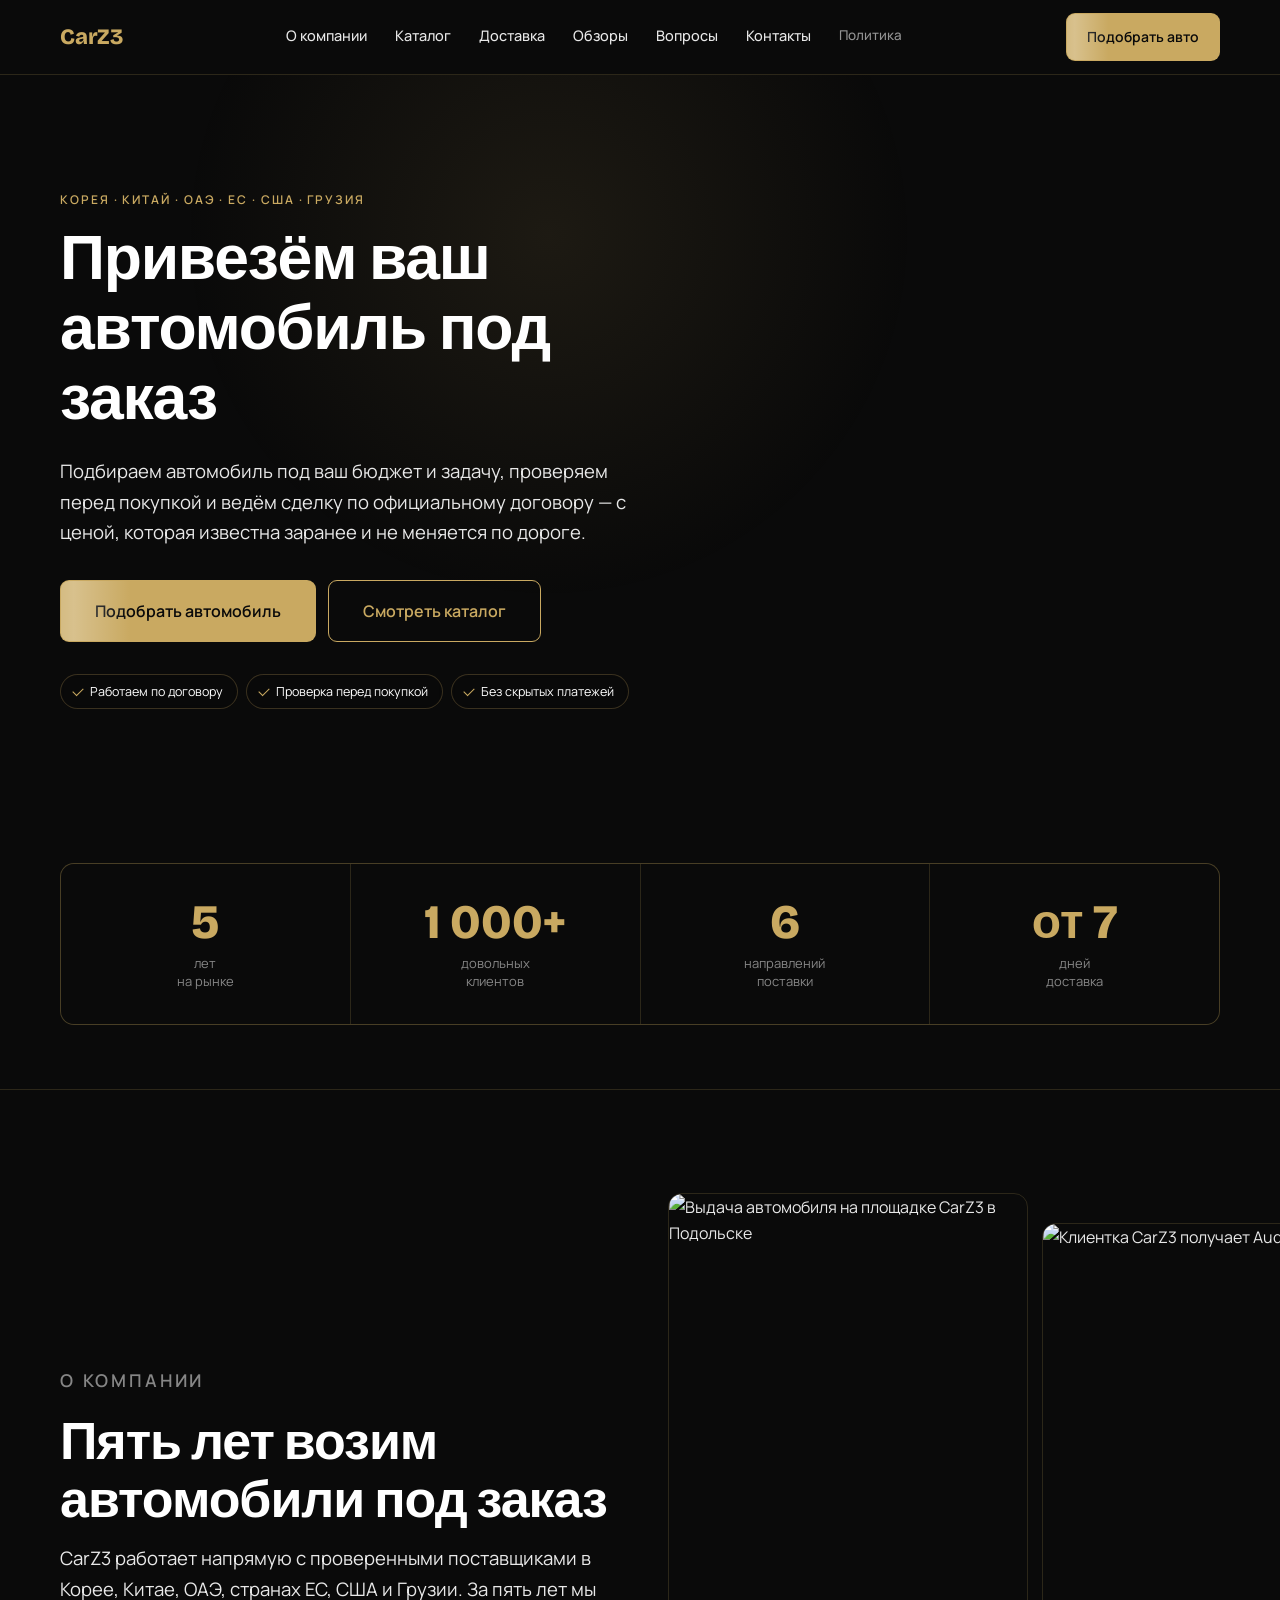
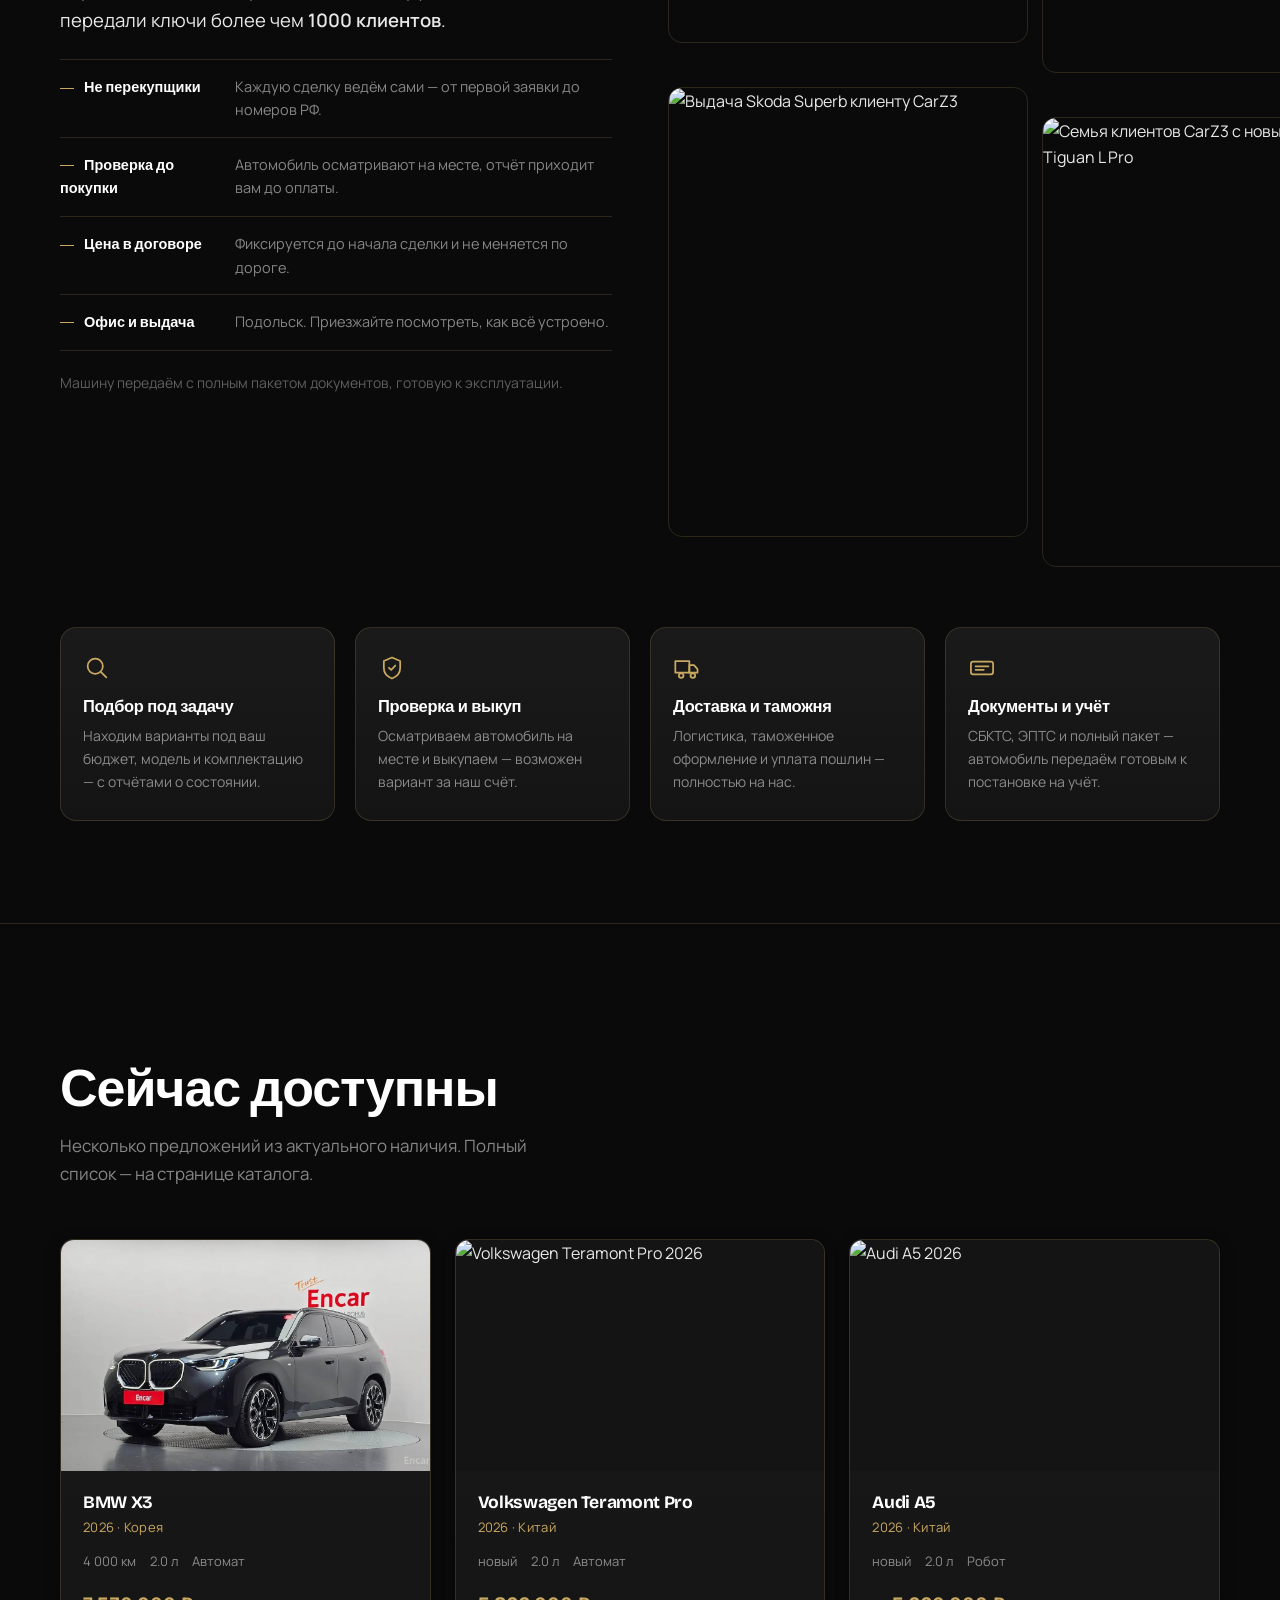
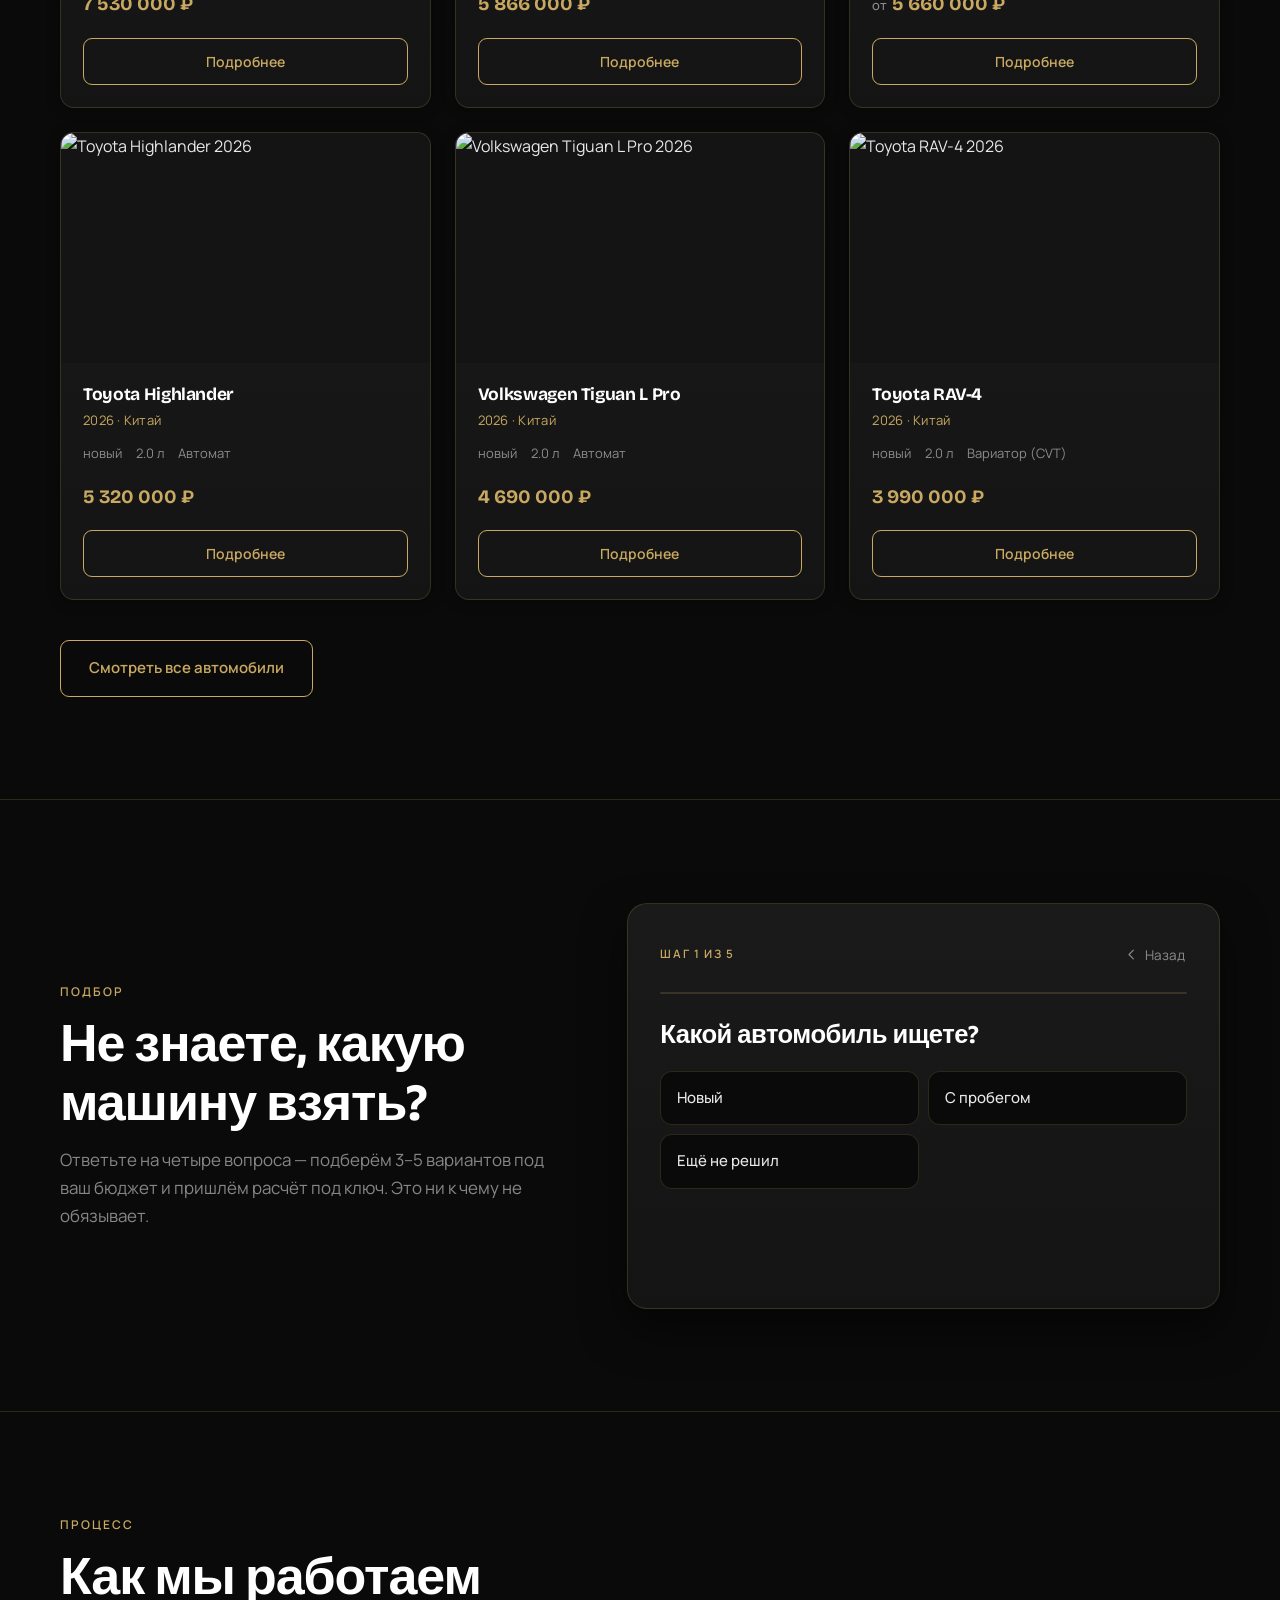
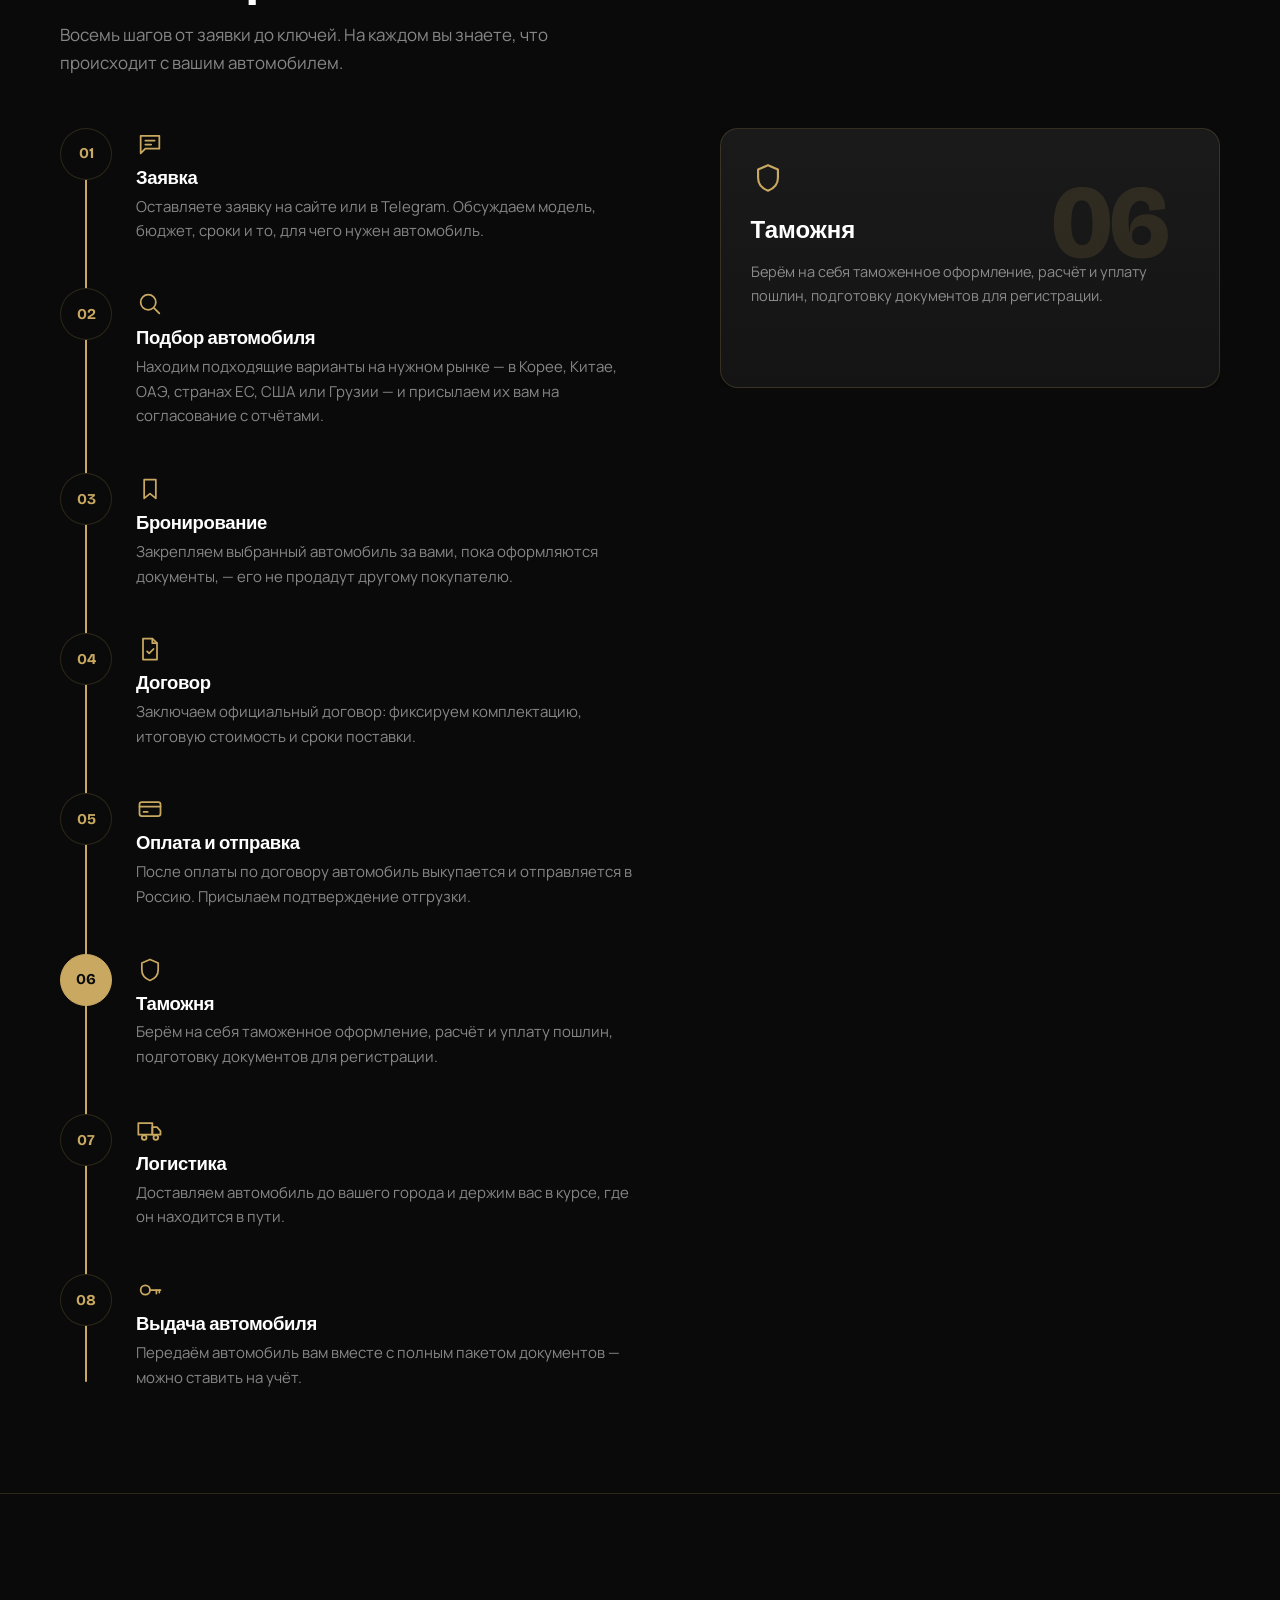
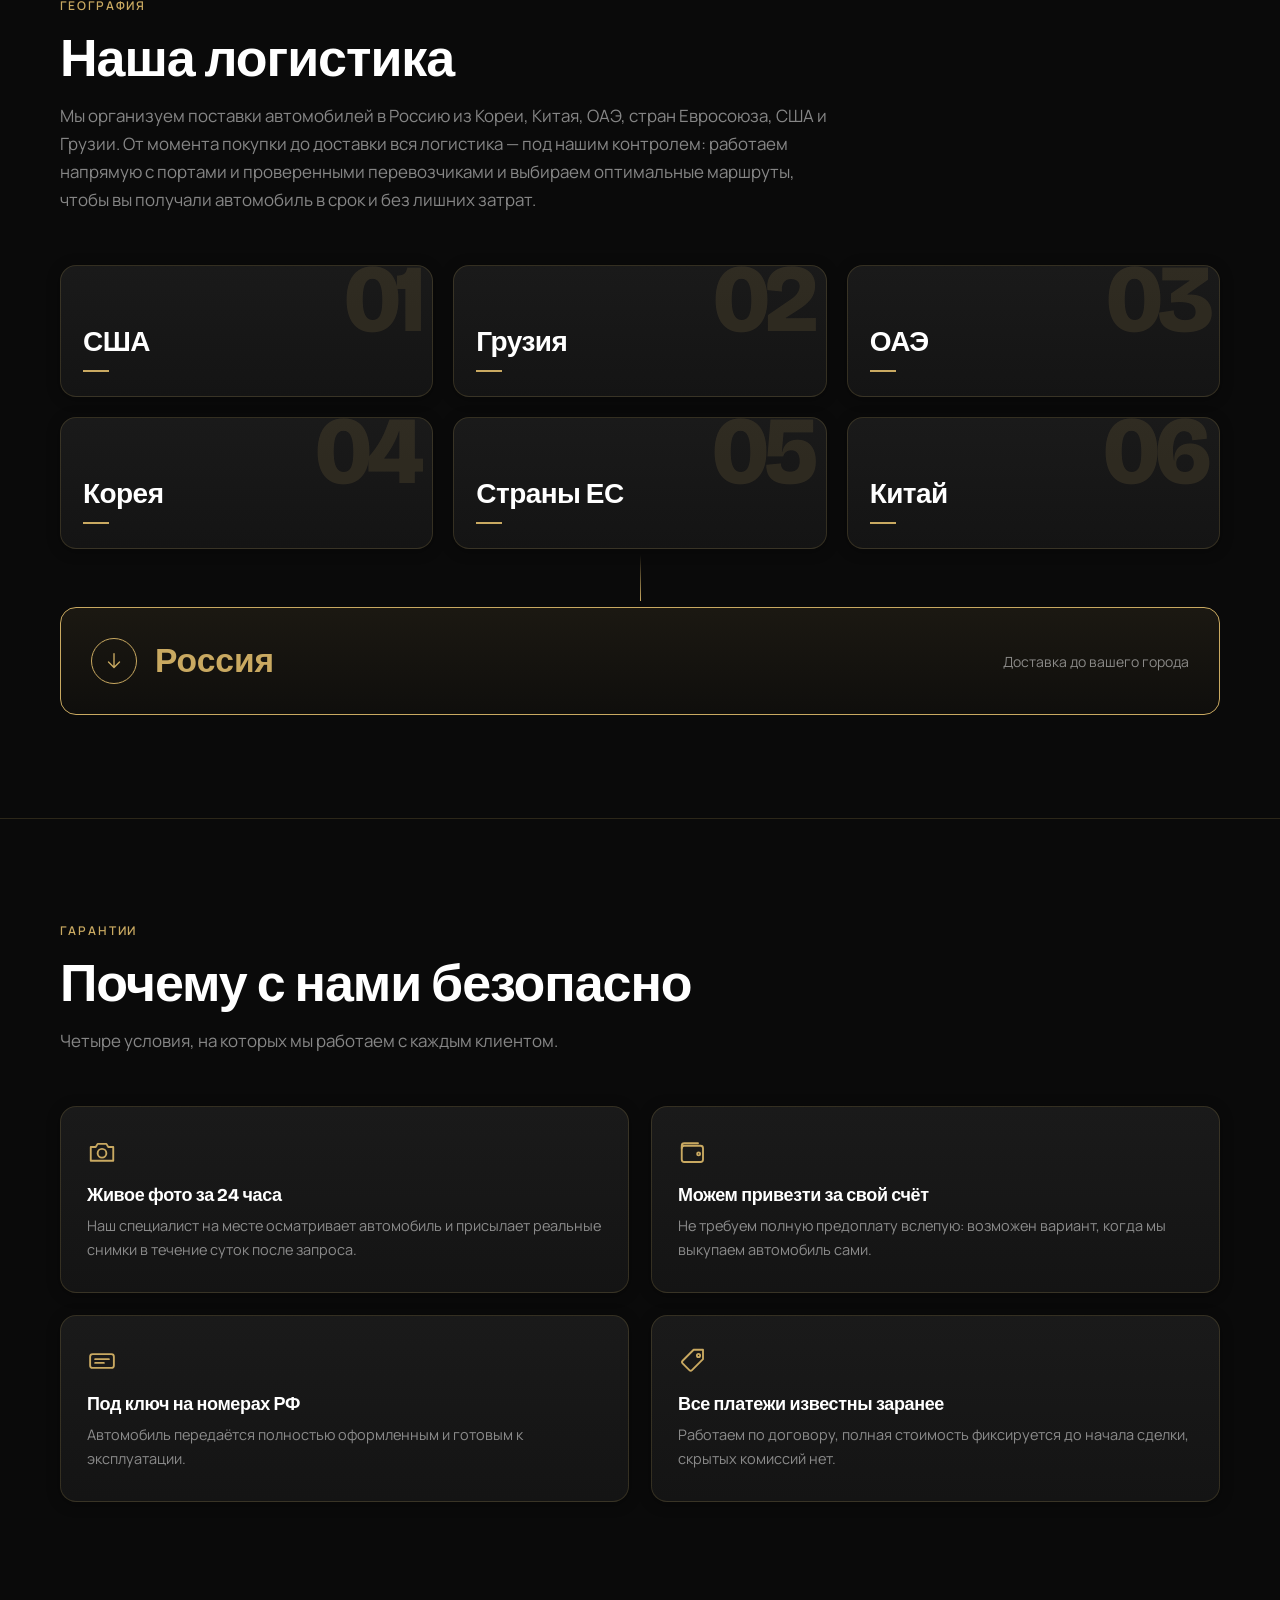
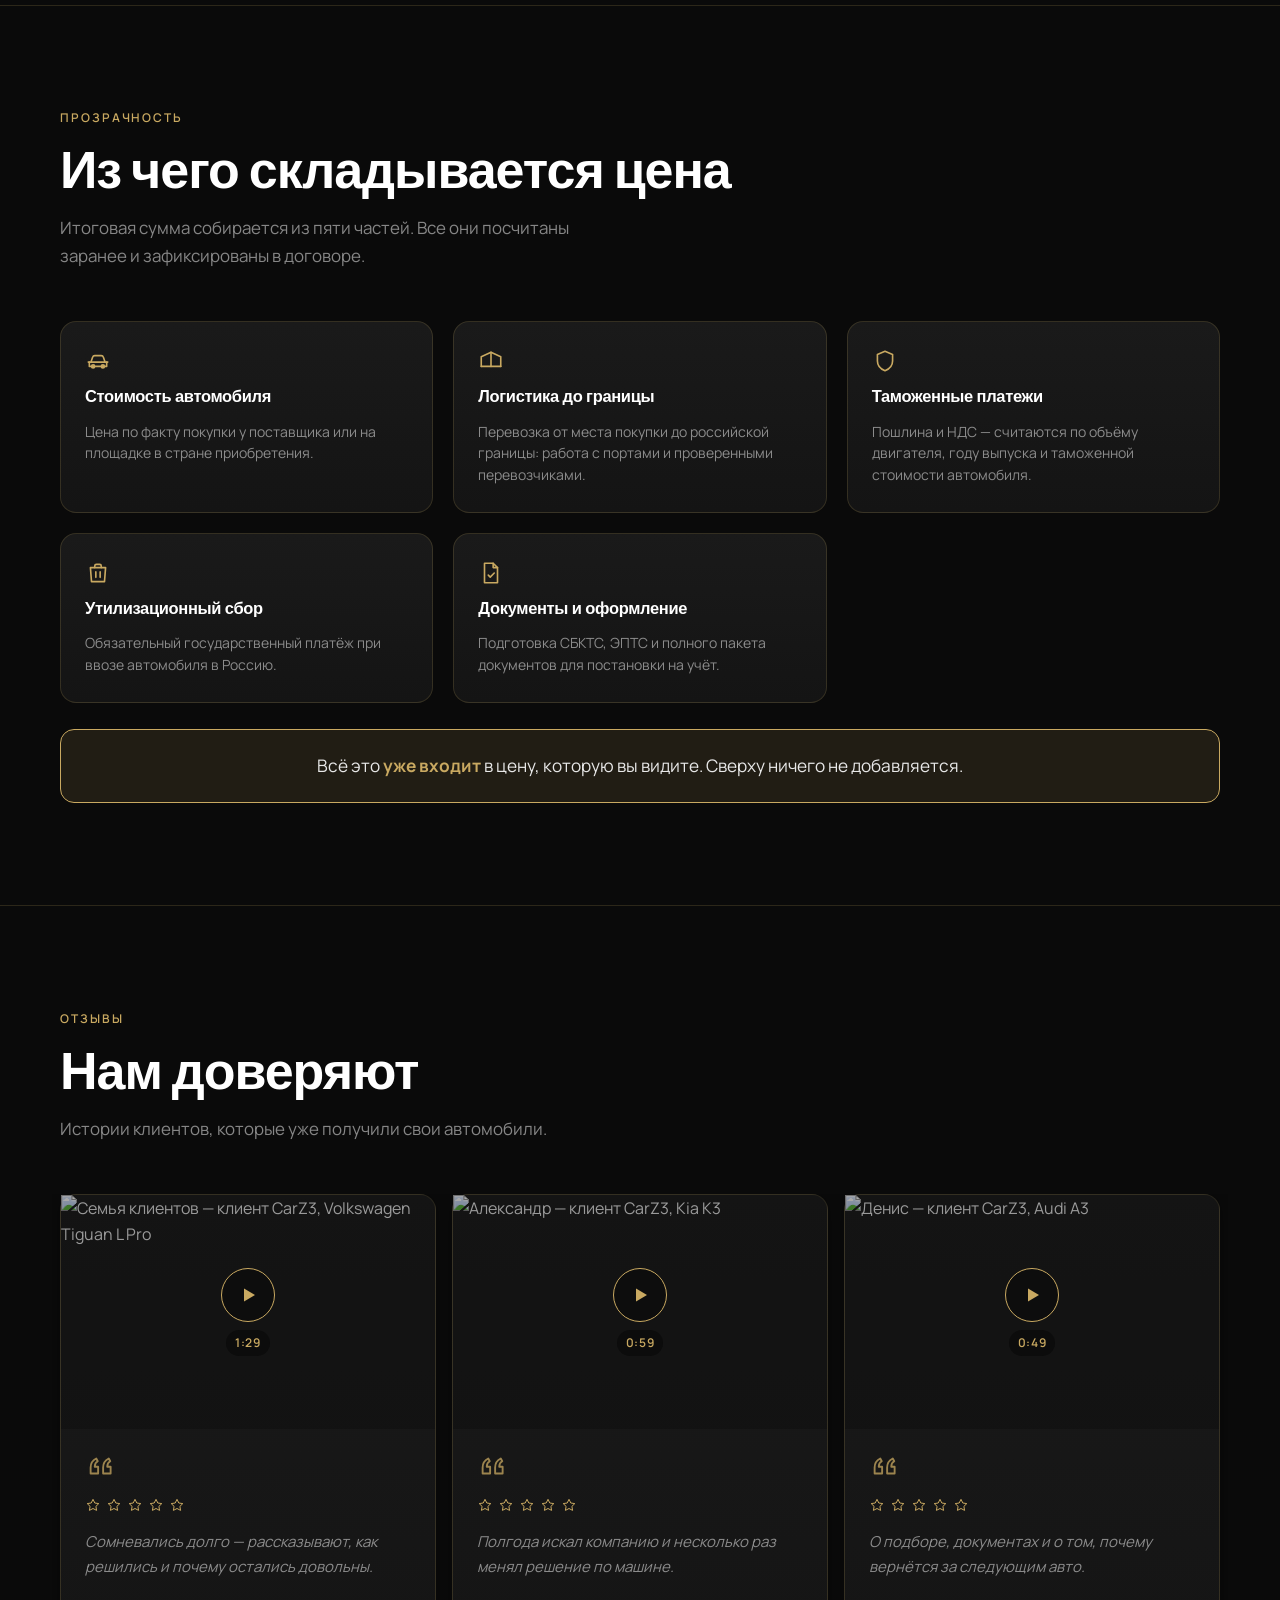
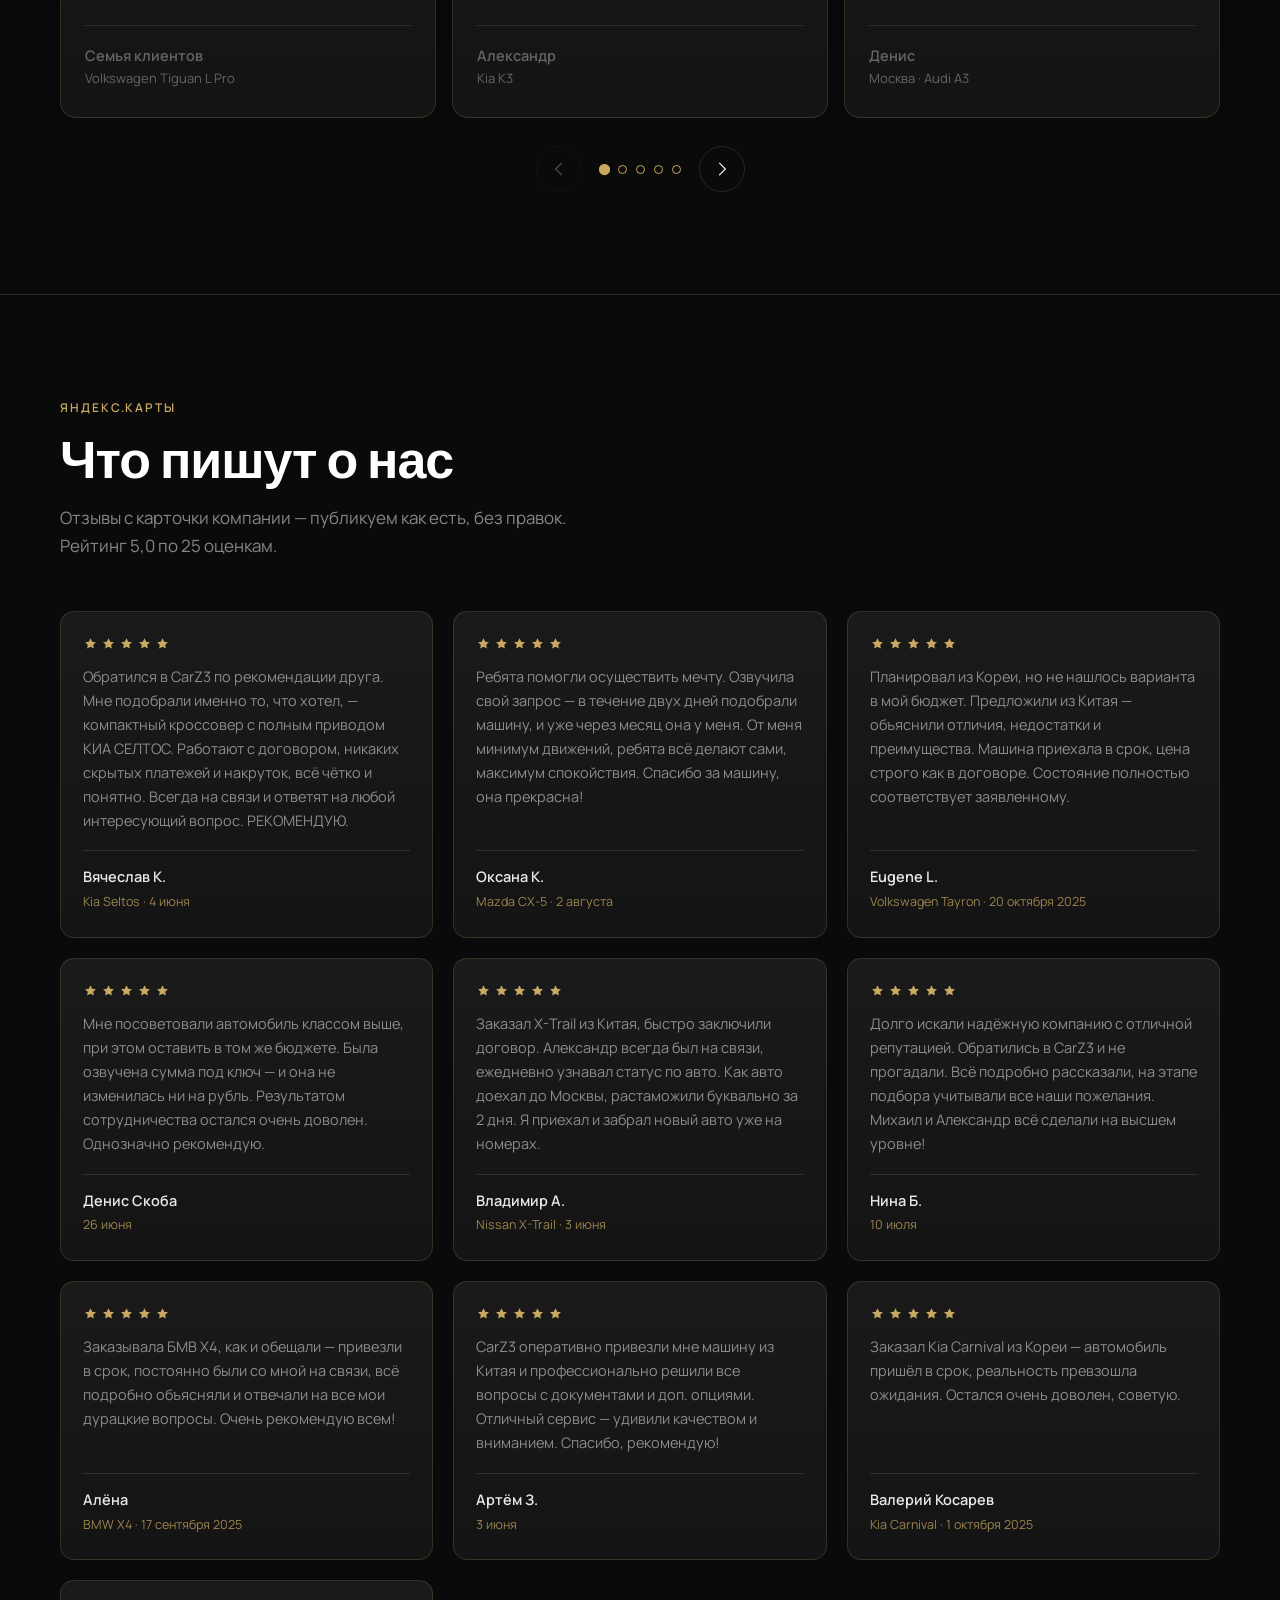
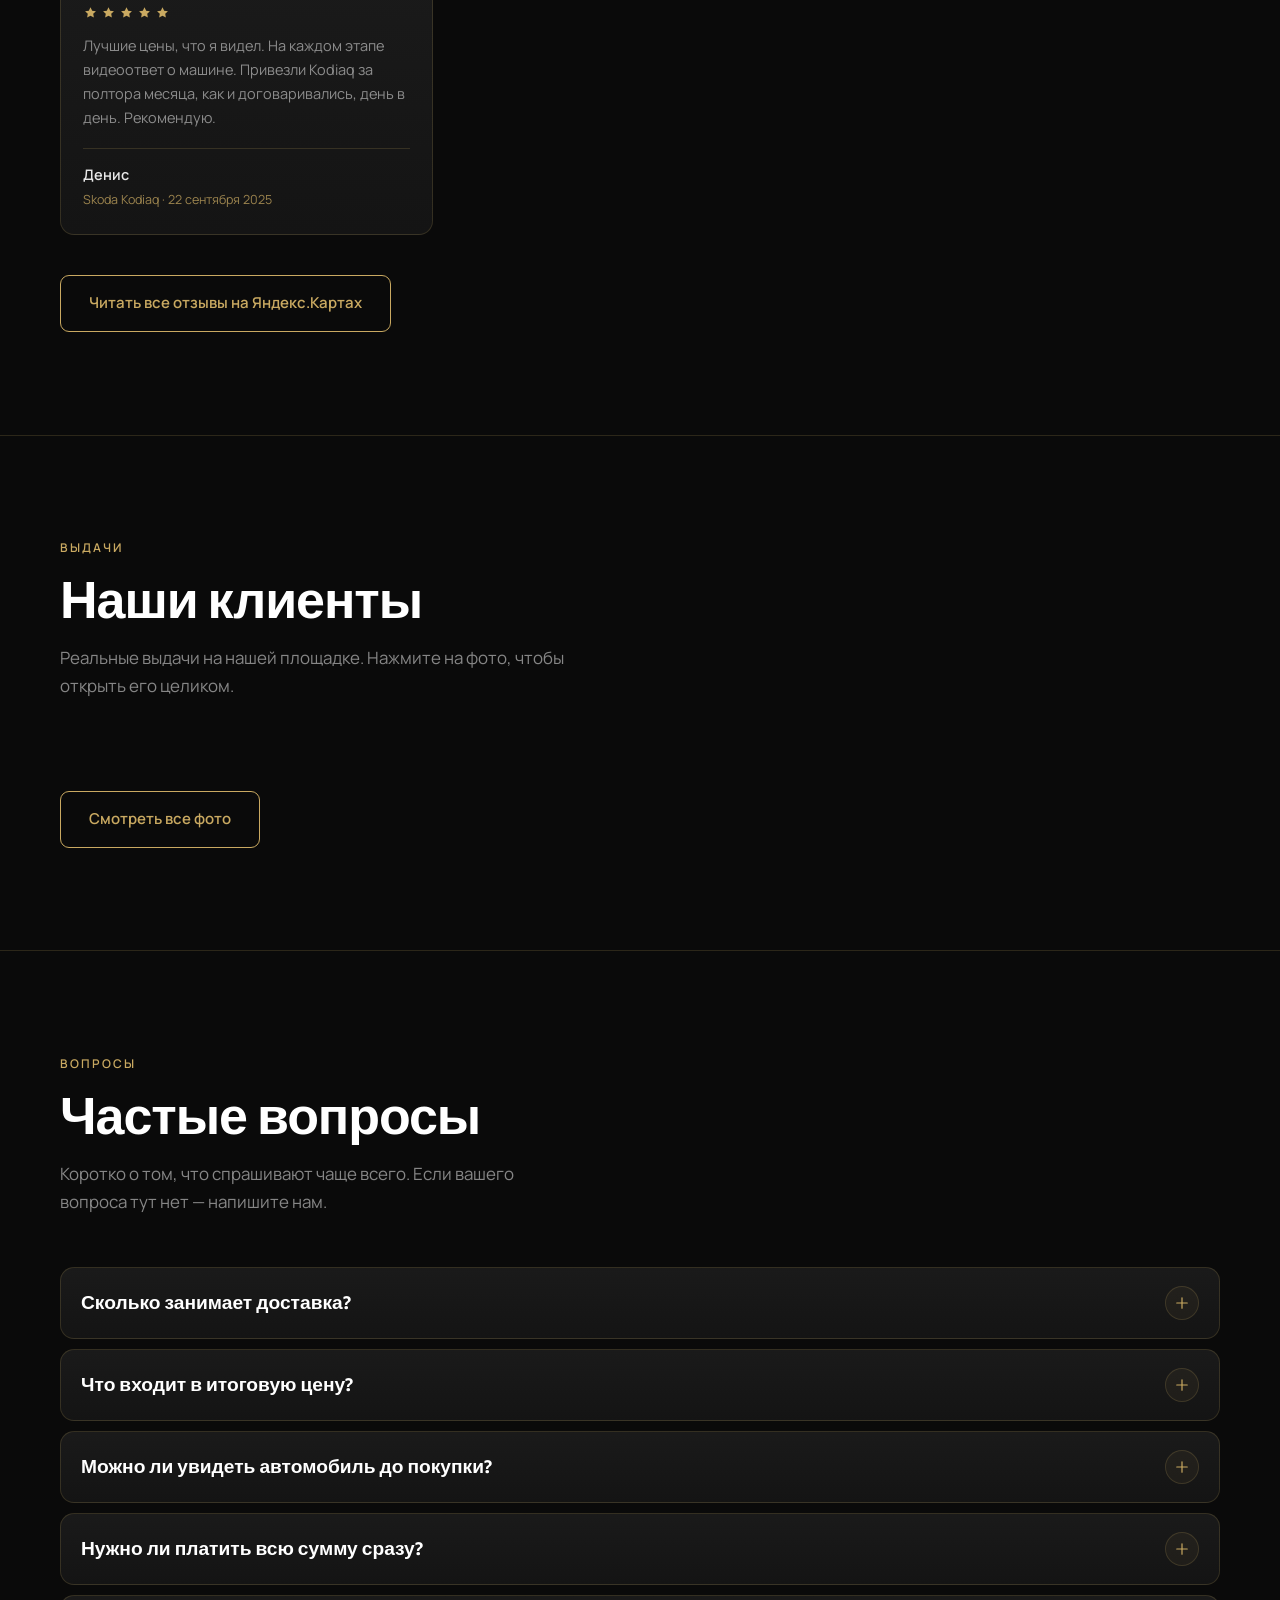
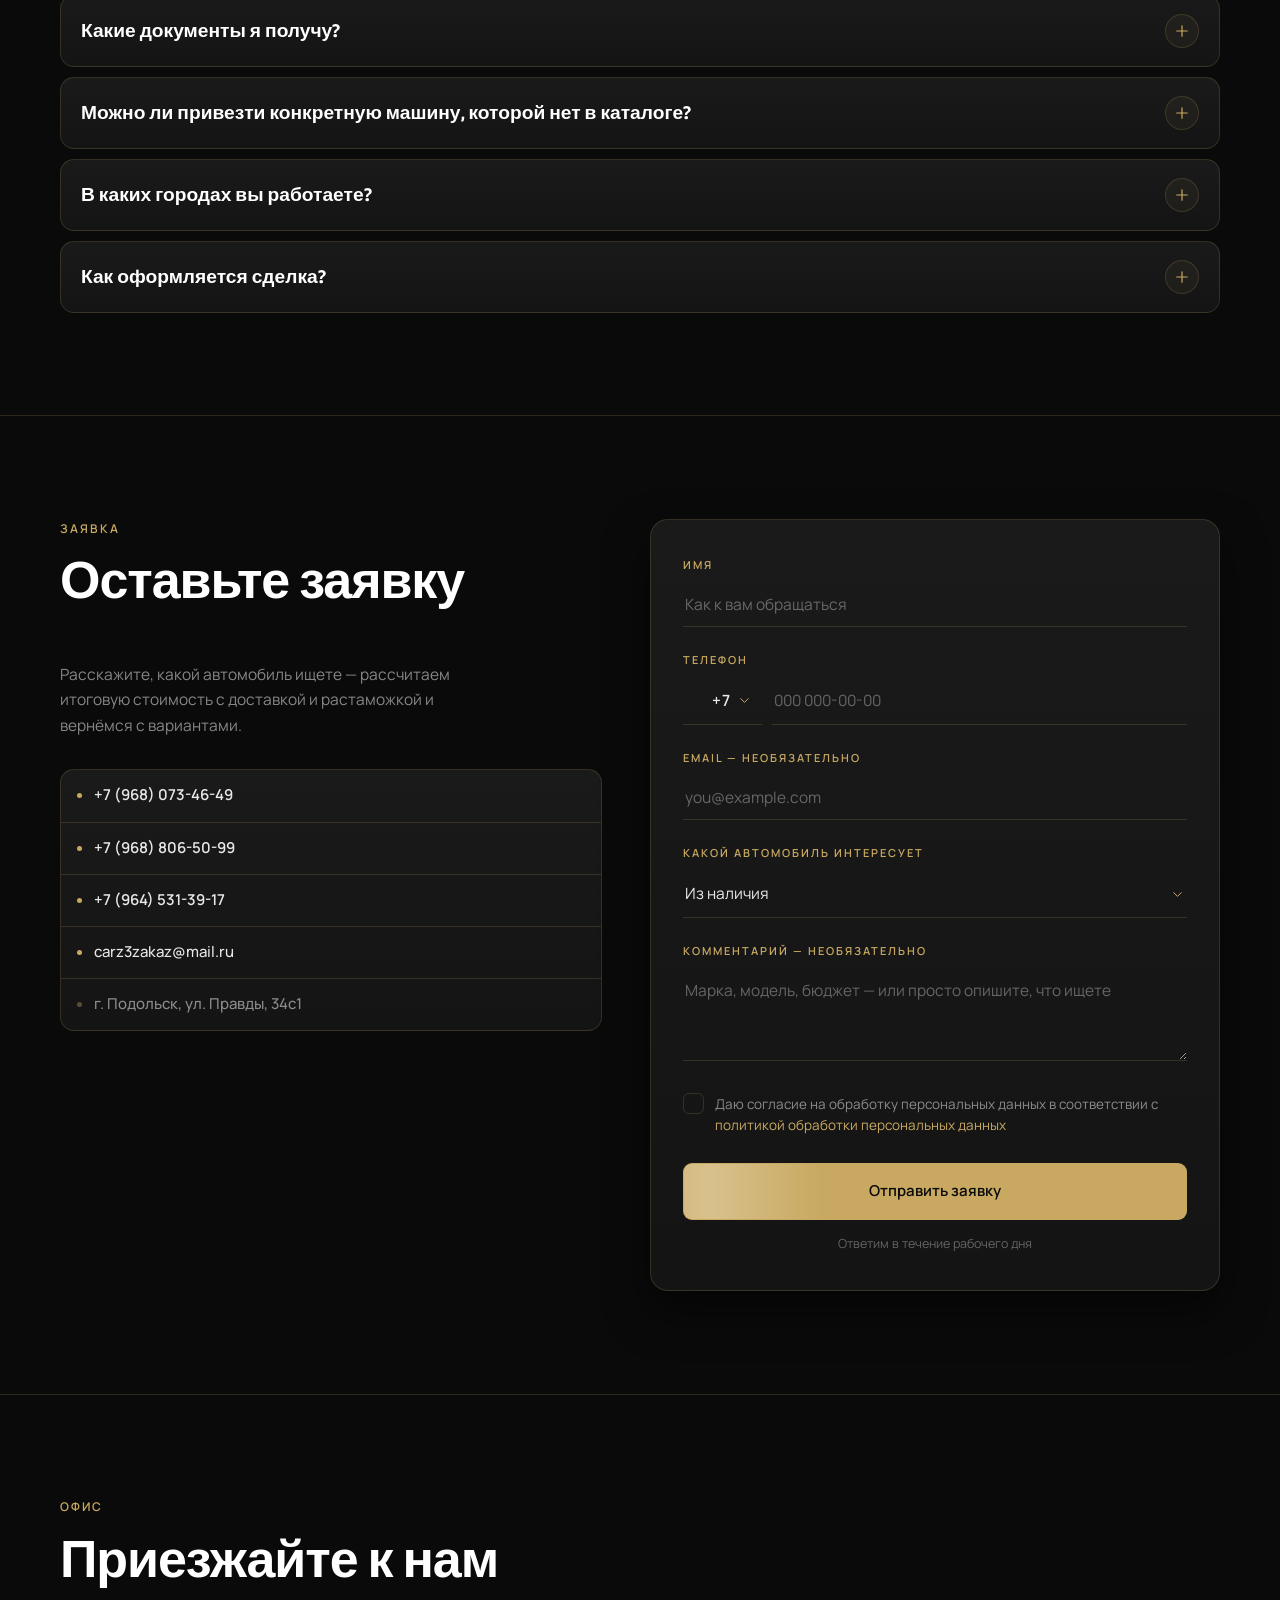
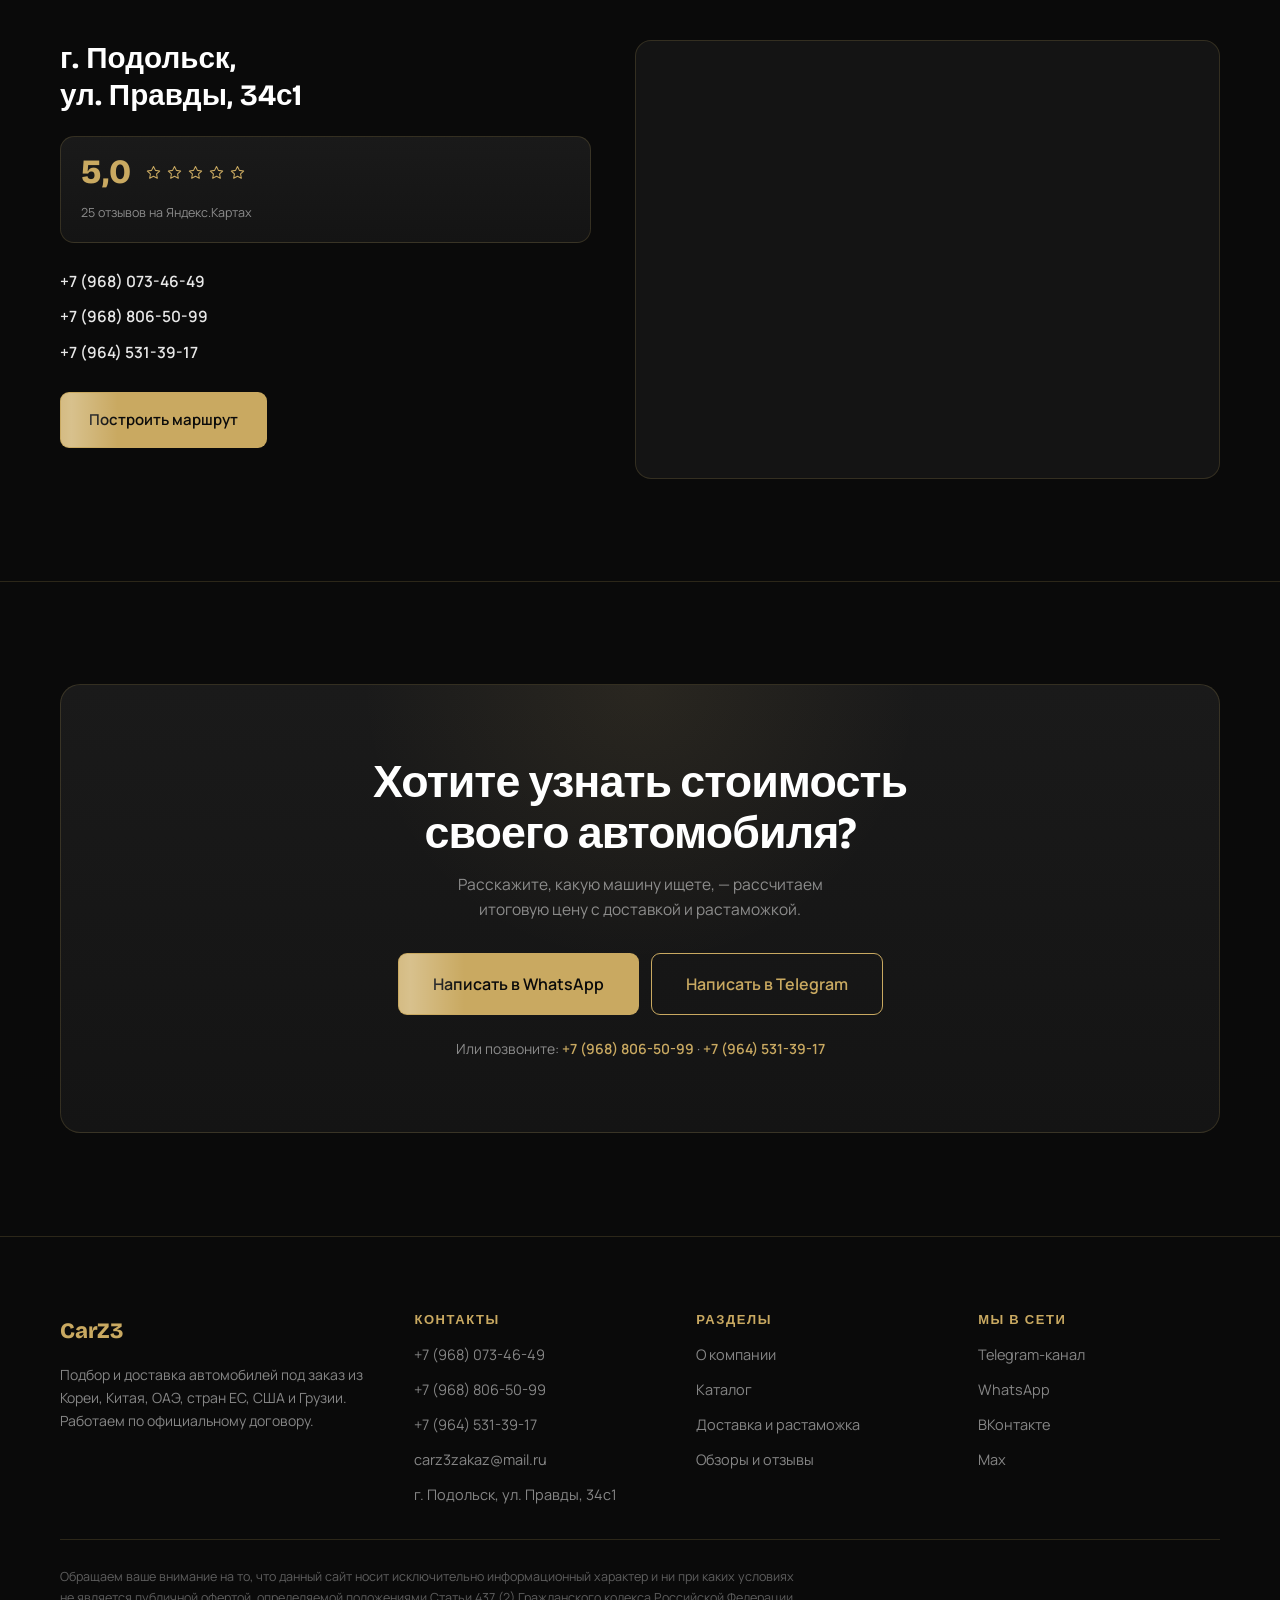
==== commit d422b3bb: "Add files via upload" ====
--- a/index.html
+++ b/index.html
@@ -1,16 +1,18 @@
-<!DOCTYPE html>
+﻿<!DOCTYPE html>
 <html lang="ru">
 <head>
 <meta charset="UTF-8">
 <meta name="viewport" content="width=device-width, initial-scale=1.0">
-<title>CarZ3 — привезём ваш автомобиль под заказ из Японии, США, Кореи и других стран</title>
-<meta name="description" content="Подбираем и привозим автомобили под заказ из Японии, США, Грузии, Кореи, стран ЕС и Китая. Официальный договор, прозрачная цена на каждом этапе, полный контроль логистики от покупки до выдачи.">
+<title>CarZ3 — автомобили под заказ из Кореи, Китая и ОАЭ | 5 лет, 1000+ клиентов</title>
+<meta name="description" content="Подбираем и привозим автомобили под заказ из Кореи, Китая, ОАЭ, стран ЕС, США и Грузии. Официальный договор, прозрачная цена на каждом этапе, полный контроль логистики от покупки до выдачи.">
 <meta property="og:type" content="website">
 <meta property="og:title" content="CarZ3 — привезём ваш автомобиль под заказ">
-<meta property="og:description" content="Автомобили под заказ из Японии, США, Грузии, Кореи, стран ЕС и Китая. Официальный договор, полный контроль логистики.">
+<meta property="og:description" content="Автомобили под заказ из Кореи, Китая, ОАЭ, стран ЕС, США и Грузии. Официальный договор, полный контроль логистики.">
 <meta property="og:locale" content="ru_RU">
 <meta property="og:site_name" content="CarZ3">
 <!-- OG-КАРТИНКА: добавить og:image (1200×630) — нужна для превью при отправке ссылки -->
+<link rel="canonical" href="https://carz3.ru/">
+<meta property="og:url" content="https://carz3.ru/">
 <meta name="theme-color" content="#0a0a0a">
 <link rel="icon" href="images/favicon.png" type="image/png">
 <link rel="apple-touch-icon" href="images/apple-touch-icon.png">
@@ -32,8 +34,58 @@
 -->
 <link rel="preconnect" href="https://fonts.googleapis.com">
 <link rel="preconnect" href="https://fonts.gstatic.com" crossorigin>
-<link href="https://fonts.googleapis.com/css2?family=Bricolage+Grotesque:wght@600;700;800&family=Manrope:wght@400;500;600;700&display=swap" rel="stylesheet">
-<link rel="stylesheet" href="style.css">
+<link rel="preload" as="style" href="https://fonts.googleapis.com/css2?family=Bricolage+Grotesque:wght@600;700;800&family=Manrope:wght@400;500;600;700&display=swap">
+<link rel="stylesheet" href="https://fonts.googleapis.com/css2?family=Bricolage+Grotesque:wght@600;700;800&family=Manrope:wght@400;500;600;700&display=swap" media="print" onload="this.media='all';this.onload=null">
+<noscript><link rel="stylesheet" href="https://fonts.googleapis.com/css2?family=Bricolage+Grotesque:wght@600;700;800&family=Manrope:wght@400;500;600;700&display=swap"></noscript>
+<!-- Critical CSS: первый экран без блокировки — body, header, hero, btn -->
+<style>
+:root{--bg-page:#0a0a0a;--bg-card:#1a1a1a;--bg-card-alt:#141414;--gold:#C9A961;--gold-hover:#E4CD8E;--gold-soft:rgba(201,169,97,0.12);--gold-line:rgba(201,169,97,0.18);--gold-glow:rgba(201,169,97,0.22);--text-main:#e8e8e8;--text-heading:#fff;--text-muted:rgba(232,232,232,0.56);--text-faint:rgba(232,232,232,0.38);--danger:#c4564f;--font-heading:'Bricolage Grotesque',sans-serif;--font-body:'Manrope',sans-serif;--container:1240px;--header-h:74px;--shadow-rest:0 2px 14px rgba(0,0,0,0.32);--shadow-lift:0 20px 44px rgba(0,0,0,0.52)}
+*{margin:0;padding:0;box-sizing:border-box}
+html{scroll-behavior:smooth;-webkit-text-size-adjust:100%}
+body{background:var(--bg-page);color:var(--text-main);font-family:var(--font-body);font-size:16px;line-height:1.65;overflow-x:hidden;-webkit-font-smoothing:antialiased;-moz-osx-font-smoothing:grayscale}
+img{max-width:100%;display:block}
+a{color:inherit;text-decoration:none}
+button{font:inherit;background:none;border:none;cursor:pointer;color:inherit}
+svg{display:block}
+h1,h2,h3{font-family:var(--font-heading);color:var(--text-heading);font-weight:700;line-height:1.12;letter-spacing:-0.02em}
+.container{width:100%;max-width:var(--container);margin:0 auto;padding:0 20px}
+@media(min-width:768px){.container{padding:0 40px}}
+.header{position:sticky;top:0;z-index:400;background:var(--bg-page);border-bottom:1px solid var(--gold-line)}
+.header__inner{display:flex;align-items:center;justify-content:space-between;gap:16px;height:var(--header-h)}
+.logo{font-family:var(--font-heading);font-weight:800;font-size:22px;color:var(--gold);letter-spacing:-0.01em;white-space:nowrap}
+.header__nav{display:none}
+.header__actions{display:none}
+.burger{position:relative;z-index:320;width:46px;height:46px;display:flex;flex-direction:column;justify-content:center;align-items:center;gap:6px;flex-shrink:0}
+.burger span{display:block;width:24px;height:2px;background:var(--gold);border-radius:2px}
+@media(min-width:1024px){.burger{display:none}.header__nav{display:flex;align-items:center;gap:22px}.header__actions{display:flex;align-items:center;gap:20px}}
+.hero{position:relative;overflow:hidden;padding:clamp(60px,9vw,120px) 0 clamp(48px,7vw,96px)}
+@media(max-width:1023px){.hero{padding-bottom:clamp(110px,26vw,190px)}}
+.hero__bg{position:absolute;inset:0;z-index:0;overflow:hidden}
+.hero__bg picture,.hero__bg img{display:block;width:100%;height:100%;object-fit:cover;object-position:50% 55%}
+.hero__bg::after{content:'';position:absolute;inset:0;z-index:1;background:linear-gradient(180deg,rgba(10,10,10,0.95) 0%,rgba(10,10,10,0.88) 34%,rgba(10,10,10,0.62) 58%,rgba(10,10,10,0.42) 78%,rgba(10,10,10,0.9) 100%)}
+@media(min-width:1024px){.hero__bg::after{background:linear-gradient(90deg,rgba(10,10,10,0.85) 0%,rgba(10,10,10,0.6) 100%)}}
+.hero .container{position:relative;z-index:2}
+.hero__title{font-size:clamp(2rem,1.35rem + 3.2vw,4.25rem);max-width:15ch;margin-bottom:22px}
+.hero__lead{font-size:clamp(1rem,0.95rem + 0.4vw,1.16rem);color:var(--text-main);max-width:54ch;margin-bottom:32px}
+.hero__actions{display:flex;flex-direction:column;gap:12px;margin-bottom:32px}
+@media(min-width:620px){.hero__actions{flex-direction:row;flex-wrap:wrap}}
+.hero__trust{font-size:13.5px;color:var(--text-muted);line-height:1.9}
+.eyebrow{font-size:12px;letter-spacing:0.16em;text-transform:uppercase;color:var(--gold);font-weight:600;margin-bottom:14px}
+.btn{display:inline-flex;align-items:center;justify-content:center;gap:9px;padding:15px 28px;border-radius:9px;font-family:var(--font-body);font-weight:600;font-size:15px;border:1.5px solid transparent;min-height:50px;text-align:center;transition:background-color .22s ease,border-color .22s ease,color .22s ease,transform .22s ease,box-shadow .22s ease}
+.btn--gold{background:var(--gold);color:#0a0a0a}
+.btn--gold:hover{background:var(--gold-hover);transform:translateY(-4px);box-shadow:0 14px 30px rgba(201,169,97,0.26)}
+.btn--outline{background:transparent;border-color:var(--gold);color:var(--gold)}
+.btn--outline:hover{background:var(--gold-soft);border-color:var(--gold-hover);color:var(--gold-hover);transform:translateY(-4px)}
+.btn--lg{padding:17px 34px;font-size:16px;min-height:56px}
+.btn--sm{padding:11px 20px;font-size:14px;min-height:44px}
+</style>
+<!-- Основные стили: загружаются асинхронно, не блокируют первую отрисовку -->
+<link rel="preload" as="style" href="style.css?v=20260811_01" onload="this.onload=null;this.rel='stylesheet'">
+<link rel="stylesheet" href="style.css?v=20260811_01" media="print" onload="this.media='all';this.onload=null">
+<noscript><link rel="stylesheet" href="style.css?v=20260811_01"></noscript>
+<!-- Preload hero отдельно для мобилки и десктопа -->
+<link rel="preload" as="image" href="hero-mobile.webp" media="(max-width: 1023px)">
+<link rel="preload" as="image" href="hero.webp" media="(min-width: 1024px)">
 </head>
 <body>
 
@@ -42,16 +94,17 @@
     <a href="index.html" class="logo">CarZ3</a>
 
     <nav class="header__nav" aria-label="Основная навигация">
-      <a href="#about">О нас</a>
-      <a href="#process">Как мы работаем</a>
-      <a href="#geo">Логистика</a>
-      <a href="#safety">Гарантии</a>
-      <a href="#reviews">Отзывы</a>
+      <a href="about.html">О компании</a>
+      <a href="catalog.html">Каталог</a>
+      <a href="delivery.html">Доставка</a>
+      <a href="reviews.html">Обзоры</a>
+      <a href="#faq">Вопросы</a>
       <a href="#contacts">Контакты</a>
+      <a href="privacy.html" class="nav-minor">Политика</a>
     </nav>
 
     <div class="header__actions">
-      <a href="catalog.html" class="btn btn--gold btn--sm">Открыть каталог</a>
+      <a href="#pick" class="btn btn--gold btn--sm">Подобрать авто</a>
     </div>
 
     <button class="burger" type="button" data-burger aria-label="Открыть меню" aria-expanded="false" aria-controls="mobileMenu">
@@ -62,13 +115,15 @@
 
 <div class="menu" id="mobileMenu" data-menu>
   <nav class="menu__nav" aria-label="Мобильная навигация">
-    <a href="#about">О нас</a>
-    <a href="#process">Как мы работаем</a>
-    <a href="#geo">Логистика</a>
-    <a href="#safety">Гарантии</a>
-    <a href="#reviews">Отзывы</a>
+    <a href="about.html">О компании</a>
     <a href="catalog.html">Каталог</a>
+    <a href="delivery.html">Доставка и растаможка</a>
+    <a href="reviews.html">Обзоры и отзывы</a>
+    <a href="#pick">Подобрать авто</a>
+    <a href="#process">Как работаем</a>
+    <a href="#faq">Вопросы</a>
     <a href="#contacts">Контакты</a>
+    <a href="privacy.html" class="menu__minor">Политика обработки данных</a>
   </nav>
   <div class="menu__foot">
     <a href="tel:+79680734649" class="menu__phone">+7 (968) 073-46-49</a>
@@ -83,20 +138,30 @@
 <main>
 
   <section class="hero" id="about">
-    <div class="hero__bg" aria-hidden="true"></div>
-    <div class="container">
-      <p class="eyebrow" data-reveal>Япония · США · Грузия · Корея · ЕС · Китай</p>
-      <h1 class="hero__title" data-reveal>Привезём ваш автомобиль под заказ</h1>
-      <p class="hero__lead" data-reveal>
+    <!-- Настоящий <img>, а не CSS-фон: сканер предзагрузки находит адрес
+         прямо в HTML и начинает качать картинку ещё до загрузки стилей.
+         Это LCP-элемент страницы, поэтому fetchpriority="high". -->
+    <div class="hero__bg" aria-hidden="true">
+      <picture>
+        <source media="(max-width: 1023px)" srcset="hero-mobile.webp">
+        <img class="hero__shot" src="hero.webp" alt="" fetchpriority="high" decoding="async" width="1920" height="1280">
+      </picture>
+    </div>
+    <div class="container">
+      <p class="eyebrow">Корея · Китай · ОАЭ · ЕС · США · Грузия</p>
+      <h1 class="hero__title">Привезём ваш автомобиль под заказ</h1>
+      <p class="hero__lead">
         Подбираем автомобиль под ваш бюджет и задачу, проверяем перед покупкой и ведём сделку
         по официальному договору — с ценой, которая известна заранее и не меняется по дороге.
       </p>
-      <div class="hero__actions" data-reveal>
-        <a href="catalog.html" class="btn btn--gold btn--lg">Открыть каталог</a>
-        <a href="https://t.me/CarZ3_Catalog_bot" class="btn btn--outline btn--lg" target="_blank" rel="noopener noreferrer">Открыть в Telegram</a>
-      </div>
-      <p class="hero__trust" data-reveal>
-        Работаем по договору<span class="dot">·</span>Проверка перед покупкой<span class="dot">·</span>Без скрытых платежей
+      <div class="hero__actions">
+        <a href="#pick" class="btn btn--gold btn--lg">Подобрать автомобиль</a>
+        <a href="catalog.html" class="btn btn--outline btn--lg">Смотреть каталог</a>
+      </div>
+      <p class="hero__trust">
+        <span class="hero__trust-item">Работаем по договору</span>
+        <span class="hero__trust-item">Проверка перед покупкой</span>
+        <span class="hero__trust-item">Без скрытых платежей</span>
       </p>
     </div>
   </section>
@@ -105,24 +170,115 @@
     <div class="container">
       <div class="stats" data-reveal>
         <div class="stat">
-          <div class="stat__num">6</div>
-          <div class="stat__label">направлений<br>поставки</div>
+          <div class="stat__num" data-count="5">5</div>
+          <div class="stat__label">лет <br>на рынке</div>
         </div>
         <div class="stat">
-          <!-- ЦИФРА: уточнить у клиента -->
-          <div class="stat__num">—</div>
-          <div class="stat__label">лет<br>на рынке</div>
+          <div class="stat__num" data-count="1000+">1000+</div>
+          <div class="stat__label">довольных <br>клиентов</div>
         </div>
         <div class="stat">
-          <!-- ЦИФРА: уточнить у клиента -->
-          <div class="stat__num">—</div>
-          <div class="stat__label">довольных<br>клиентов</div>
+          <div class="stat__num" data-count="6">6</div>
+          <div class="stat__label">направлений <br>поставки</div>
         </div>
         <div class="stat">
-          <!-- ЦИФРА: уточнить у клиента -->
-          <div class="stat__num">—</div>
-          <div class="stat__label">дней средний<br>срок доставки</div>
-        </div>
+          <div class="stat__num" data-count="от 7">от 7</div>
+          <div class="stat__label">дней <br>доставка</div>
+        </div>
+      </div>
+    </div>
+  </section>
+
+  <section class="section divider-top" id="company">
+    <div class="container">
+      <div class="about-grid">
+        <div class="about__text" data-reveal>
+          <p class="eyebrow">О компании</p>
+          <h2 class="section-title">Пять лет возим автомобили под заказ</h2>
+          <p class="about__lead">
+            CarZ3 работает напрямую с проверенными поставщиками в Корее, Китае, ОАЭ,
+            странах ЕС, США и Грузии. За пять лет мы передали ключи более чем
+            <strong>1000 клиентов</strong>.
+          </p>
+
+          <!-- Раньше здесь шли три абзаца подряд. Те же факты, разбитые на
+               пары «утверждение → расшифровка»: читается по диагонали. -->
+          <dl class="facts">
+            <div class="fact">
+              <dt class="fact__key">Не перекупщики</dt>
+              <dd class="fact__val">Каждую сделку ведём сами — от первой заявки до номеров РФ.</dd>
+            </div>
+            <div class="fact">
+              <dt class="fact__key">Проверка до покупки</dt>
+              <dd class="fact__val">Автомобиль осматривают на месте, отчёт приходит вам до оплаты.</dd>
+            </div>
+            <div class="fact">
+              <dt class="fact__key">Цена в договоре</dt>
+              <dd class="fact__val">Фиксируется до начала сделки и не меняется по дороге.</dd>
+            </div>
+            <div class="fact">
+              <dt class="fact__key">Офис и выдача</dt>
+              <dd class="fact__val">Подольск. Приезжайте посмотреть, как всё устроено.</dd>
+            </div>
+          </dl>
+
+          <p class="about__note">
+            Машину передаём с полным пакетом документов, готовую к эксплуатации.
+          </p>
+        </div>
+
+        <div data-reveal>
+          <!-- ФОТО ПЛОЩАДКИ: если появится отдельный снимок офиса — заменить коллаж
+               одним фото: <div class="about__media"><img src="images/office.jpg" ...></div> -->
+          <div class="about__collage">
+            <img src="images/clients/tayron-1.webp" alt="Выдача автомобиля на площадке CarZ3 в Подольске" loading="lazy" decoding="async" width="600" height="450" onerror="this.closest('picture').remove()">
+            <img src="images/clients/audi-q3-sunset.webp" alt="Клиентка CarZ3 получает Audi Q3" loading="lazy" decoding="async" width="600" height="450" onerror="this.closest('picture').remove()">
+            <img src="images/clients/skoda-superb.webp" alt="Выдача Skoda Superb клиенту CarZ3" loading="lazy" decoding="async" width="600" height="450" onerror="this.closest('picture').remove()">
+            <img src="images/clients/tiguan-family.webp" alt="Семья клиентов CarZ3 с новым Volkswagen Tiguan L Pro" loading="lazy" decoding="async" width="600" height="450" onerror="this.closest('picture').remove()">
+          </div>
+        </div>
+      </div>
+
+      <div class="services">
+        <article class="service" data-reveal>
+          <div class="service__icon">
+            <svg viewBox="0 0 24 24" fill="none" stroke="currentColor" stroke-width="1.5" stroke-linecap="round" stroke-linejoin="round" aria-hidden="true">
+              <circle cx="10.5" cy="10.5" r="6.5"/><path d="m15.5 15.5 4.5 4.5"/>
+            </svg>
+          </div>
+          <h3 class="service__title">Подбор под задачу</h3>
+          <p class="service__desc">Находим варианты под ваш бюджет, модель и комплектацию — с отчётами о состоянии.</p>
+        </article>
+
+        <article class="service" data-reveal>
+          <div class="service__icon">
+            <svg viewBox="0 0 24 24" fill="none" stroke="currentColor" stroke-width="1.5" stroke-linecap="round" stroke-linejoin="round" aria-hidden="true">
+              <path d="M12 3 5 6v6c0 4.2 2.9 7.4 7 9 4.1-1.6 7-4.8 7-9V6z"/><path d="m9.4 11.8 1.9 1.9 3.5-3.8"/>
+            </svg>
+          </div>
+          <h3 class="service__title">Проверка и выкуп</h3>
+          <p class="service__desc">Осматриваем автомобиль на месте и выкупаем — возможен вариант за наш счёт.</p>
+        </article>
+
+        <article class="service" data-reveal>
+          <div class="service__icon">
+            <svg viewBox="0 0 24 24" fill="none" stroke="currentColor" stroke-width="1.5" stroke-linecap="round" stroke-linejoin="round" aria-hidden="true">
+              <path d="M2 6h12v10H2z"/><path d="M14 9.5h4l3 3.5V16h-7z"/><circle cx="7" cy="18.5" r="2"/><circle cx="17" cy="18.5" r="2"/>
+            </svg>
+          </div>
+          <h3 class="service__title">Доставка и таможня</h3>
+          <p class="service__desc">Логистика, таможенное оформление и уплата пошлин — полностью на нас.</p>
+        </article>
+
+        <article class="service" data-reveal>
+          <div class="service__icon">
+            <svg viewBox="0 0 24 24" fill="none" stroke="currentColor" stroke-width="1.5" stroke-linecap="round" stroke-linejoin="round" aria-hidden="true">
+              <rect x="2.5" y="6.5" width="19" height="11" rx="2"/><path d="M6.5 10.5h11"/><path d="M6.5 13.5h7"/>
+            </svg>
+          </div>
+          <h3 class="service__title">Документы и учёт</h3>
+          <p class="service__desc">СБКТС, ЭПТС и полный пакет — автомобиль передаём готовым к постановке на учёт.</p>
+        </article>
       </div>
     </div>
   </section>
@@ -141,6 +297,36 @@
 
       <div class="section-actions" data-reveal>
         <a href="catalog.html" class="btn btn--outline">Смотреть все автомобили</a>
+      </div>
+    </div>
+  </section>
+
+  <section class="section divider-top" id="pick">
+    <div class="container">
+      <div class="quiz-grid">
+        <div data-reveal>
+          <p class="eyebrow">Подбор</p>
+          <h2 class="section-title">Не знаете, какую машину взять?</h2>
+          <p class="section-lead section-lead--flush">
+            Ответьте на четыре вопроса — подберём 3–5 вариантов под ваш бюджет
+            и пришлём расчёт под ключ. Это ни к чему не обязывает.
+          </p>
+        </div>
+
+        <!-- Шаги и логика — в функции setupQuiz() в app.js -->
+        <div class="quiz" id="quiz" data-reveal>
+          <div class="quiz__head">
+            <span class="quiz__counter">Шаг 1 из 5</span>
+            <button class="quiz__back" type="button" hidden>
+              <svg viewBox="0 0 24 24" fill="none" stroke="currentColor" stroke-width="1.7" stroke-linecap="round" stroke-linejoin="round" aria-hidden="true">
+                <path d="M15 5l-7 7 7 7"/>
+              </svg>
+              Назад
+            </button>
+          </div>
+          <div class="quiz__bar" aria-hidden="true"><span></span></div>
+          <div class="quiz__stage"></div>
+        </div>
       </div>
     </div>
   </section>
@@ -181,7 +367,7 @@
                     <path d="m15.5 15.5 4.5 4.5"/>
                   </svg>
                   <h3 class="step__title">Подбор автомобиля</h3>
-                  <p class="step__desc">Находим подходящие варианты на нужном рынке — Японии, США, Грузии, Корее, странах ЕС или Китае — и присылаем их вам на согласование с отчётами.</p>
+                  <p class="step__desc">Находим подходящие варианты на нужном рынке — в Корее, Китае, ОАЭ, странах ЕС, США или Грузии — и присылаем их вам на согласование с отчётами.</p>
                 </div>
               </li>
 
@@ -258,6 +444,17 @@
                   </svg>
                   <h3 class="step__title">Выдача автомобиля</h3>
                   <p class="step__desc">Передаём автомобиль вам вместе с полным пакетом документов — можно ставить на учёт.</p>
+
+                  <!-- Фото финального шага. На десктопе его показывает липкая
+                       панель справа (PROCESS_LAST_PHOTO в app.js), поэтому
+                       здесь оно скрыто и включается только на телефоне. -->
+                  <div class="step__media">
+                    <img src="images/clients/mercedes-a.jpg"
+                           alt="Клиент CarZ3 получает автомобиль с полным пакетом документов"
+                           loading="lazy" decoding="async" width="640" height="400"
+                           style="object-position: 50% 80%;"
+                           onerror="this.closest('.step__media').remove()">
+                  </div>
                 </div>
               </li>
             </ol>
@@ -285,8 +482,8 @@
         <p class="eyebrow" data-reveal>География</p>
         <h2 class="section-title" data-reveal>Наша логистика</h2>
         <p class="section-lead section-lead--wide" data-reveal>
-          Мы организуем поставки автомобилей в Россию из Японии, США, Грузии, Кореи, стран
-          Евросоюза и Китая. От момента покупки до доставки вся логистика — под нашим
+          Мы организуем поставки автомобилей в Россию из Кореи, Китая, ОАЭ, стран
+          Евросоюза, США и Грузии. От момента покупки до доставки вся логистика — под нашим
           контролем: работаем напрямую с портами и проверенными перевозчиками и выбираем
           оптимальные маршруты, чтобы вы получали автомобиль в срок и без лишних затрат.
         </p>
@@ -295,17 +492,17 @@
       <div class="origins">
         <article class="origin-card" data-reveal>
           <span class="origin-card__num" aria-hidden="true">01</span>
-          <h3 class="origin-card__name">Япония</h3>
+          <h3 class="origin-card__name">США</h3>
         </article>
 
         <article class="origin-card" data-reveal>
           <span class="origin-card__num" aria-hidden="true">02</span>
-          <h3 class="origin-card__name">США</h3>
+          <h3 class="origin-card__name">Грузия</h3>
         </article>
 
         <article class="origin-card" data-reveal>
           <span class="origin-card__num" aria-hidden="true">03</span>
-          <h3 class="origin-card__name">Грузия</h3>
+          <h3 class="origin-card__name">ОАЭ</h3>
         </article>
 
         <article class="origin-card" data-reveal>
@@ -408,6 +605,72 @@
           </p>
         </article>
       </div>
+    </div>
+  </section>
+
+  <section class="section divider-top" id="price">
+    <div class="container">
+      <div class="section-head">
+        <p class="eyebrow" data-reveal>Прозрачность</p>
+        <h2 class="section-title" data-reveal>Из чего складывается цена</h2>
+        <p class="section-lead" data-reveal>
+          Итоговая сумма собирается из пяти частей. Все они посчитаны заранее
+          и зафиксированы в договоре.
+        </p>
+      </div>
+
+            <div class="price-parts">
+        <article class="price-part" data-reveal>
+          <span class="price-part__icon">
+            <svg viewBox="0 0 24 24" fill="none" stroke="currentColor" stroke-width="1.5" stroke-linecap="round" stroke-linejoin="round" aria-hidden="true">
+              <path d="M3 13h18M5.5 13l1.6-4.6A2 2 0 0 1 9 7h6a2 2 0 0 1 1.9 1.4L18.5 13"/>
+              <path d="M4 13v4h16v-4"/><circle cx="7.5" cy="17" r="1.4"/><circle cx="16.5" cy="17" r="1.4"/>
+            </svg>
+          </span>
+          <h3 class="price-part__label">Стоимость автомобиля</h3>
+          <p class="price-part__desc">Цена по факту покупки у поставщика или на площадке в стране приобретения.</p>
+        </article>
+        <article class="price-part" data-reveal>
+          <span class="price-part__icon">
+            <svg viewBox="0 0 24 24" fill="none" stroke="currentColor" stroke-width="1.5" stroke-linecap="round" stroke-linejoin="round" aria-hidden="true">
+              <path d="M3 17V8l9-4 9 4v9"/><path d="M3 17h18"/><path d="M12 4v13"/>
+            </svg>
+          </span>
+          <h3 class="price-part__label">Логистика до границы</h3>
+          <p class="price-part__desc">Перевозка от места покупки до российской границы: работа с портами и проверенными перевозчиками.</p>
+        </article>
+        <article class="price-part" data-reveal>
+          <span class="price-part__icon">
+            <svg viewBox="0 0 24 24" fill="none" stroke="currentColor" stroke-width="1.5" stroke-linecap="round" stroke-linejoin="round" aria-hidden="true">
+              <path d="M12 3 5 6v6c0 4.2 2.9 7.4 7 9 4.1-1.6 7-4.8 7-9V6z"/>
+            </svg>
+          </span>
+          <h3 class="price-part__label">Таможенные платежи</h3>
+          <p class="price-part__desc">Пошлина и НДС — считаются по объёму двигателя, году выпуска и таможенной стоимости автомобиля.</p>
+        </article>
+        <article class="price-part" data-reveal>
+          <span class="price-part__icon">
+            <svg viewBox="0 0 24 24" fill="none" stroke="currentColor" stroke-width="1.5" stroke-linecap="round" stroke-linejoin="round" aria-hidden="true">
+              <path d="M5 7h14l-1 13H6z"/><path d="M9 7V5.5A1.5 1.5 0 0 1 10.5 4h3A1.5 1.5 0 0 1 15 5.5V7"/><path d="M10 11v5M14 11v5"/>
+            </svg>
+          </span>
+          <h3 class="price-part__label">Утилизационный сбор</h3>
+          <p class="price-part__desc">Обязательный государственный платёж при ввозе автомобиля в Россию.</p>
+        </article>
+        <article class="price-part" data-reveal>
+          <span class="price-part__icon">
+            <svg viewBox="0 0 24 24" fill="none" stroke="currentColor" stroke-width="1.5" stroke-linecap="round" stroke-linejoin="round" aria-hidden="true">
+              <path d="M6 3h8l4 4v14H6z"/><path d="M14 3v4h4"/><path d="m9.5 14 1.8 1.8L15 12"/>
+            </svg>
+          </span>
+          <h3 class="price-part__label">Документы и оформление</h3>
+          <p class="price-part__desc">Подготовка СБКТС, ЭПТС и полного пакета документов для постановки на учёт.</p>
+        </article>
+      </div>
+
+      <p class="price-note" data-reveal>
+        Всё это <strong>уже входит</strong> в цену, которую вы видите. Сверху ничего не добавляется.
+      </p>
     </div>
   </section>
 
@@ -436,6 +699,60 @@
           </button>
         </div>
       </div>
+    </div>
+  </section>
+
+  <section class="section divider-top" id="ya-reviews">
+    <div class="container">
+      <div class="section-head">
+        <p class="eyebrow" data-reveal>Яндекс.Карты</p>
+        <h2 class="section-title" data-reveal>Что пишут о нас</h2>
+        <p class="section-lead" data-reveal>
+          Отзывы с карточки компании — публикуем как есть, без правок.
+          Рейтинг 5,0 по 25 оценкам.
+        </p>
+      </div>
+
+      <!-- Карточки собираются из массива YANDEX_REVIEWS в app.js -->
+      <div class="ya-grid" id="yaReviews"></div>
+
+      <div class="section-actions" data-reveal>
+        <a class="btn btn--outline" href="https://yandex.com/maps/-/CTfReJPu" target="_blank" rel="noopener noreferrer">Читать все отзывы на Яндекс.Картах</a>
+      </div>
+    </div>
+  </section>
+
+  <section class="section divider-top" id="gallery">
+    <div class="container">
+      <div class="section-head">
+        <p class="eyebrow" data-reveal>Выдачи</p>
+        <h2 class="section-title" data-reveal>Наши клиенты</h2>
+        <p class="section-lead" data-reveal>
+          Реальные выдачи на нашей площадке. Нажмите на фото, чтобы открыть его целиком.
+        </p>
+      </div>
+
+      <!-- Плитки собираются из массива CLIENT_PHOTOS в app.js -->
+      <div class="gallery gallery--mosaic" id="galleryGrid"></div>
+
+      <div class="section-actions" data-reveal>
+        <a class="btn btn--outline" id="galleryMore" href="reviews.html">Смотреть все фото и видео</a>
+      </div>
+    </div>
+  </section>
+
+  <section class="section divider-top" id="faq">
+    <div class="container">
+      <div class="section-head">
+        <p class="eyebrow" data-reveal>Вопросы</p>
+        <h2 class="section-title" data-reveal>Частые вопросы</h2>
+        <p class="section-lead" data-reveal>
+          Коротко о том, что спрашивают чаще всего. Если вашего вопроса тут нет — напишите нам.
+        </p>
+      </div>
+
+      <!-- Вопросы собираются из массива FAQ в app.js -->
+      <div class="faq" id="faqList"></div>
     </div>
   </section>
 
@@ -523,6 +840,21 @@
                         placeholder="Марка, модель, бюджет — или просто опишите, что ищете"></textarea>
             </div>
 
+            <div class="field field--check">
+              <label class="check">
+                <input type="checkbox" id="reqConsent" name="consent">
+                <span class="check__box" aria-hidden="true">
+                  <svg viewBox="0 0 24 24" fill="none" stroke="currentColor" stroke-width="2.2" stroke-linecap="round" stroke-linejoin="round">
+                    <path d="m5 12 5 5L20 7"/>
+                  </svg>
+                </span>
+                <span class="check__text">
+                  Даю согласие на обработку персональных данных в соответствии с
+                  <a href="privacy.html" target="_blank" rel="noopener noreferrer">политикой обработки персональных данных</a>
+                </span>
+              </label>
+            </div>
+
             <button class="btn btn--gold btn--full" type="submit">Отправить заявку</button>
             <p class="form-note">Ответим в течение рабочего дня</p>
           </form>
@@ -543,9 +875,9 @@
           <p class="contacts__address">г. Подольск,<br>ул. Правды, 34с1</p>
 
           <div class="rating">
-            <span class="rating__score">4,9</span>
+            <span class="rating__score">5,0</span>
             <span class="rating__stars" aria-hidden="true"><svg viewBox="0 0 24 24" fill="none" stroke="currentColor" stroke-width="1.5" stroke-linejoin="round"><path d="m12 3.5 2.7 5.5 6 .9-4.35 4.2 1.03 6-5.38-2.83L6.62 20.1l1.03-6L3.3 9.9l6-.9z"/></svg><svg viewBox="0 0 24 24" fill="none" stroke="currentColor" stroke-width="1.5" stroke-linejoin="round"><path d="m12 3.5 2.7 5.5 6 .9-4.35 4.2 1.03 6-5.38-2.83L6.62 20.1l1.03-6L3.3 9.9l6-.9z"/></svg><svg viewBox="0 0 24 24" fill="none" stroke="currentColor" stroke-width="1.5" stroke-linejoin="round"><path d="m12 3.5 2.7 5.5 6 .9-4.35 4.2 1.03 6-5.38-2.83L6.62 20.1l1.03-6L3.3 9.9l6-.9z"/></svg><svg viewBox="0 0 24 24" fill="none" stroke="currentColor" stroke-width="1.5" stroke-linejoin="round"><path d="m12 3.5 2.7 5.5 6 .9-4.35 4.2 1.03 6-5.38-2.83L6.62 20.1l1.03-6L3.3 9.9l6-.9z"/></svg><svg viewBox="0 0 24 24" fill="none" stroke="currentColor" stroke-width="1.5" stroke-linejoin="round"><path d="m12 3.5 2.7 5.5 6 .9-4.35 4.2 1.03 6-5.38-2.83L6.62 20.1l1.03-6L3.3 9.9l6-.9z"/></svg></span>
-            <span class="rating__source">по данным Яндекс.Карт</span>
+            <span class="rating__source">25 отзывов на Яндекс.Картах</span>
           </div>
 
           <div class="contacts__list">
@@ -577,6 +909,13 @@
               frameborder="0"
               loading="lazy"
               title="CarZ3 на карте — Подольск, улица Правды, 34с1"></iframe>
+
+            <!-- Прозрачный щит поверх карты: без него палец на телефоне
+                 «проваливается» в карту и страница перестаёт скроллиться.
+                 Снимается одним нажатием — setupMapShield() в app.js. -->
+            <button class="map-shield" type="button" data-map-shield>
+              <span class="map-shield__hint">Нажмите, чтобы двигать карту</span>
+            </button>
           </div>
 
           <!--
@@ -623,8 +962,8 @@
       <div class="footer__brand">
         <span class="logo">CarZ3</span>
         <p class="footer__about">
-          Подбор и доставка автомобилей под заказ из Японии, США, Грузии, Кореи,
-          стран ЕС и Китая. Работаем по официальному договору.
+          Подбор и доставка автомобилей под заказ из Кореи, Китая, ОАЭ,
+          стран ЕС, США и Грузии. Работаем по официальному договору.
         </p>
       </div>
 
@@ -636,6 +975,16 @@
           <a href="tel:+79645313917">+7 (964) 531-39-17</a>
           <a href="mailto:carz3zakaz@mail.ru">carz3zakaz@mail.ru</a>
           <span>г. Подольск, ул. Правды, 34с1</span>
+        </div>
+      </div>
+
+      <div>
+        <h3 class="footer__heading">Разделы</h3>
+        <div class="footer__list">
+          <a href="about.html">О компании</a>
+          <a href="catalog.html">Каталог</a>
+          <a href="delivery.html">Доставка и растаможка</a>
+          <a href="reviews.html">Обзоры и отзывы</a>
         </div>
       </div>
 
@@ -686,10 +1035,40 @@
 
     <div class="footer__bottom">
       <span>© <span id="year">2026</span> CarZ3. Все права защищены.</span>
+      <a href="privacy.html">Политика обработки персональных данных</a>
     </div>
   </div>
 </footer>
 
-<script src="app.js"></script>
+<!-- Липкая панель связи — появляется на телефоне после первого экрана -->
+<nav class="dock" data-dock aria-label="Быстрая связь">
+  <a class="dock__btn" href="tel:+79680734649">
+    <svg viewBox="0 0 24 24" fill="none" stroke="currentColor" stroke-width="1.6" stroke-linecap="round" stroke-linejoin="round" aria-hidden="true">
+      <path d="M6.5 3.5h3l1.5 4-2 1.4a12 12 0 0 0 5.1 5.1l1.4-2 4 1.5v3a2 2 0 0 1-2.2 2A16.5 16.5 0 0 1 4.5 5.7a2 2 0 0 1 2-2.2z"/>
+    </svg>
+    Позвонить
+  </a>
+  <a class="dock__btn" href="https://wa.me/79680734649" target="_blank" rel="noopener noreferrer">
+    <svg viewBox="0 0 24 24" fill="none" stroke="currentColor" stroke-width="1.6" stroke-linecap="round" stroke-linejoin="round" aria-hidden="true">
+      <path d="M20 11.5a7.5 7.5 0 0 1-11 6.7L4.5 19.5l1.4-4.4A7.5 7.5 0 1 1 20 11.5z"/>
+    </svg>
+    WhatsApp
+  </a>
+  <a class="dock__btn" href="https://t.me/carz3zakaz3" target="_blank" rel="noopener noreferrer">
+    <svg viewBox="0 0 24 24" fill="none" stroke="currentColor" stroke-width="1.6" stroke-linecap="round" stroke-linejoin="round" aria-hidden="true">
+      <path d="m20.5 4.5-3 15-5-4.5-2.5 3v-4.5l8-7-9.5 5.5-4.5-1.5z"/>
+    </svg>
+    Telegram
+  </a>
+  <a class="dock__btn dock__btn--gold" href="catalog.html">
+    <svg viewBox="0 0 24 24" fill="none" stroke="currentColor" stroke-width="1.6" stroke-linecap="round" stroke-linejoin="round" aria-hidden="true">
+      <path d="M3 13h18M5.5 13l1.6-4.6A2 2 0 0 1 9 7h6a2 2 0 0 1 1.9 1.4L18.5 13"/>
+      <path d="M4 13v4h16v-4"/><circle cx="7.5" cy="17" r="1.4"/><circle cx="16.5" cy="17" r="1.4"/>
+    </svg>
+    Каталог
+  </a>
+</nav>
+
+<script src="app.js?v=20260811_01" defer></script>
 </body>
 </html>
--- a/style.css
+++ b/style.css
@@ -1,2993 +1 @@
-/* ============================================================
-   CarZ3 — общие стили (index.html + catalog.html)
-   Все прокручиваемые/непрерывные анимации — только transform и opacity.
-   ============================================================ */
-
-:root {
-  --bg-page: #0a0a0a;
-  --bg-card: #1a1a1a;
-  --bg-card-alt: #141414;
-
-  --gold: #C9A961;
-  --gold-hover: #E4CD8E;
-  --gold-soft: rgba(201, 169, 97, 0.12);
-  --gold-line: rgba(201, 169, 97, 0.18);
-  --gold-glow: rgba(201, 169, 97, 0.22);
-
-  --text-main: #e8e8e8;
-  --text-heading: #ffffff;
-  --text-muted: rgba(232, 232, 232, 0.56);
-  --text-faint: rgba(232, 232, 232, 0.38);
-
-  --danger: #c4564f;
-  --danger-soft: rgba(196, 86, 79, 0.14);
-
-  --font-heading: 'Bricolage Grotesque', sans-serif;
-  --font-body: 'Manrope', sans-serif;
-
-  --container: 1240px;
-  --header-h: 74px;
-
-  --shadow-rest: 0 2px 14px rgba(0, 0, 0, 0.32);
-  --shadow-lift: 0 20px 44px rgba(0, 0, 0, 0.52);
-}
-
-* {
-  margin: 0;
-  padding: 0;
-  box-sizing: border-box;
-}
-
-html {
-  scroll-behavior: smooth;
-  -webkit-text-size-adjust: 100%;
-}
-
-body {
-  background: var(--bg-page);
-  color: var(--text-main);
-  font-family: var(--font-body);
-  font-size: 16px;
-  line-height: 1.65;
-  overflow-x: hidden;
-  -webkit-font-smoothing: antialiased;
-  -moz-osx-font-smoothing: grayscale;
-}
-
-body.is-scroll-locked {
-  overflow: hidden;
-}
-
-img {
-  max-width: 100%;
-  display: block;
-}
-
-a {
-  color: inherit;
-  text-decoration: none;
-}
-
-ol,
-ul {
-  list-style: none;
-}
-
-button {
-  font: inherit;
-  background: none;
-  border: none;
-  cursor: pointer;
-  color: inherit;
-}
-
-svg {
-  display: block;
-}
-
-h1,
-h2,
-h3 {
-  font-family: var(--font-heading);
-  color: var(--text-heading);
-  font-weight: 700;
-  line-height: 1.12;
-  letter-spacing: -0.02em;
-}
-
-a:focus-visible,
-button:focus-visible {
-  outline: 2px solid var(--gold);
-  outline-offset: 3px;
-  border-radius: 4px;
-}
-
-.container {
-  width: 100%;
-  max-width: var(--container);
-  margin: 0 auto;
-  padding: 0 20px;
-}
-
-.section {
-  padding: clamp(56px, 8vw, 118px) 0;
-}
-
-.section--tight {
-  padding: clamp(36px, 5vw, 64px) 0;
-}
-
-.section[id] {
-  scroll-margin-top: calc(var(--header-h) + 12px);
-}
-
-.divider-top {
-  border-top: 1px solid var(--gold-line);
-}
-
-@media (min-width: 768px) {
-  .container {
-    padding: 0 40px;
-  }
-}
-
-/* ---------- Типографика секций ---------- */
-
-.eyebrow {
-  font-size: 12px;
-  letter-spacing: 0.16em;
-  text-transform: uppercase;
-  color: var(--gold);
-  font-weight: 600;
-  margin-bottom: 14px;
-}
-
-.section-title {
-  font-size: clamp(1.75rem, 1.2rem + 2.6vw, 3.25rem);
-  margin-bottom: 14px;
-}
-
-.section-lead {
-  color: var(--text-muted);
-  font-size: clamp(0.94rem, 0.9rem + 0.2vw, 1.06rem);
-  max-width: 520px;
-  margin-bottom: clamp(32px, 4vw, 56px);
-}
-
-.section-lead--wide {
-  max-width: 780px;
-}
-
-.section-head {
-  margin-bottom: clamp(32px, 4vw, 56px);
-}
-
-.section-head .section-lead {
-  margin-bottom: 0;
-}
-
-/* ---------- Появление при скролле ---------- */
-
-.reveal {
-  opacity: 0;
-  transform: translateY(20px);
-  transition: opacity .5s ease, transform .5s ease;
-  will-change: transform, opacity;
-}
-
-.reveal.is-visible {
-  opacity: 1;
-  transform: translateY(0);
-}
-
-/* ---------- Кнопки ---------- */
-
-.btn {
-  display: inline-flex;
-  align-items: center;
-  justify-content: center;
-  gap: 9px;
-  padding: 15px 28px;
-  border-radius: 9px;
-  font-family: var(--font-body);
-  font-weight: 600;
-  font-size: 15px;
-  border: 1.5px solid transparent;
-  min-height: 50px;
-  text-align: center;
-  transition: background-color .22s ease, border-color .22s ease,
-    color .22s ease, transform .22s ease, box-shadow .22s ease;
-}
-
-.btn--gold {
-  background: var(--gold);
-  color: #0a0a0a;
-}
-
-.btn--gold:hover {
-  background: var(--gold-hover);
-  transform: translateY(-4px);
-  box-shadow: 0 14px 30px rgba(201, 169, 97, 0.26);
-}
-
-.btn--outline {
-  background: transparent;
-  border-color: var(--gold);
-  color: var(--gold);
-}
-
-.btn--outline:hover {
-  background: var(--gold-soft);
-  border-color: var(--gold-hover);
-  color: var(--gold-hover);
-  transform: translateY(-4px);
-}
-
-.btn--ghost {
-  background: transparent;
-  border-color: var(--gold-line);
-  color: var(--text-main);
-}
-
-.btn--ghost:hover {
-  border-color: var(--gold);
-  color: var(--gold);
-  transform: translateY(-4px);
-}
-
-.btn--sm {
-  padding: 11px 20px;
-  font-size: 14px;
-  min-height: 44px;
-}
-
-.btn--lg {
-  padding: 17px 34px;
-  font-size: 16px;
-  min-height: 56px;
-}
-
-.btn--full {
-  width: 100%;
-}
-
-/* ---------- Шапка ---------- */
-
-.header {
-  position: sticky;
-  top: 0;
-  z-index: 400;
-  background: var(--bg-page);
-  border-bottom: 1px solid var(--gold-line);
-}
-
-.header__inner {
-  display: flex;
-  align-items: center;
-  justify-content: space-between;
-  gap: 16px;
-  height: var(--header-h);
-}
-
-.logo {
-  font-family: var(--font-heading);
-  font-weight: 800;
-  font-size: 22px;
-  color: var(--gold);
-  letter-spacing: -0.01em;
-  white-space: nowrap;
-}
-
-.header__back {
-  font-size: 14px;
-  color: var(--text-muted);
-  white-space: nowrap;
-  margin-left: auto;
-  margin-right: 4px;
-  transition: color .2s ease;
-}
-
-.header__back:hover {
-  color: var(--gold);
-}
-
-.header__nav {
-  display: none;
-}
-
-.header__actions {
-  display: none;
-}
-
-@media (min-width: 1024px) {
-  .header__nav {
-    display: flex;
-    align-items: center;
-    gap: 28px;
-  }
-
-  .header__nav a {
-    font-size: 14.5px;
-    font-weight: 500;
-    color: var(--text-main);
-    position: relative;
-    padding-bottom: 3px;
-    transition: color .2s ease;
-  }
-
-  .header__nav a::after {
-    content: '';
-    position: absolute;
-    left: 0;
-    bottom: 0;
-    width: 100%;
-    height: 1px;
-    background: var(--gold);
-    transform: scaleX(0);
-    transform-origin: right;
-    transition: transform .28s ease;
-  }
-
-  .header__nav a:hover {
-    color: var(--gold);
-  }
-
-  .header__nav a:hover::after {
-    transform: scaleX(1);
-    transform-origin: left;
-  }
-
-  .header__actions {
-    display: flex;
-    align-items: center;
-    gap: 20px;
-  }
-
-  .header__back {
-    display: none;
-  }
-}
-
-/* Блок кнопок внутри секции */
-.section-actions {
-  display: flex;
-  flex-direction: column;
-  gap: 12px;
-  margin-top: clamp(28px, 3.5vw, 40px);
-}
-
-@media (min-width: 620px) {
-  .section-actions {
-    flex-direction: row;
-    flex-wrap: wrap;
-  }
-}
-
-.section--flush-top {
-  padding-top: 0;
-}
-
-/* ---------- Бургер ---------- */
-
-.burger {
-  position: relative;
-  z-index: 320;
-  width: 46px;
-  height: 46px;
-  display: flex;
-  flex-direction: column;
-  justify-content: center;
-  align-items: center;
-  gap: 6px;
-  flex-shrink: 0;
-}
-
-.burger span {
-  display: block;
-  width: 24px;
-  height: 2px;
-  background: var(--gold);
-  border-radius: 2px;
-  transition: transform .3s ease, opacity .3s ease;
-}
-
-.burger.is-active span:nth-child(1) {
-  transform: translateY(8px) rotate(45deg);
-}
-
-.burger.is-active span:nth-child(2) {
-  opacity: 0;
-}
-
-.burger.is-active span:nth-child(3) {
-  transform: translateY(-8px) rotate(-45deg);
-}
-
-@media (min-width: 1024px) {
-  .burger {
-    display: none;
-  }
-}
-
-/* ---------- Полноэкранное меню ---------- */
-
-.menu {
-  position: fixed;
-  inset: 0;
-  z-index: 300;
-  background: rgba(10, 10, 10, 0.97);
-  display: flex;
-  flex-direction: column;
-  justify-content: center;
-  padding: calc(var(--header-h) + 24px) 20px 32px;
-  opacity: 0;
-  visibility: hidden;
-  transition: opacity .32s ease, visibility .32s;
-  overflow-y: auto;
-}
-
-.menu.is-open {
-  opacity: 1;
-  visibility: visible;
-}
-
-.menu__nav {
-  display: flex;
-  flex-direction: column;
-  gap: 4px;
-  text-align: center;
-  margin-bottom: auto;
-}
-
-.menu__nav a {
-  font-family: var(--font-heading);
-  font-weight: 700;
-  font-size: clamp(1.6rem, 1.2rem + 2.4vw, 2.4rem);
-  color: var(--text-heading);
-  padding: 12px 0;
-  opacity: 0;
-  transform: translateY(16px);
-  transition: opacity .38s ease, transform .38s ease, color .2s ease;
-}
-
-.menu.is-open .menu__nav a {
-  opacity: 1;
-  transform: translateY(0);
-}
-
-.menu__nav a:active {
-  color: var(--gold);
-}
-
-.menu__foot {
-  border-top: 1px solid var(--gold-line);
-  padding-top: 24px;
-  margin-top: 32px;
-  display: flex;
-  flex-direction: column;
-  gap: 14px;
-  text-align: center;
-  opacity: 0;
-  transform: translateY(16px);
-  transition: opacity .38s ease .28s, transform .38s ease .28s;
-}
-
-.menu.is-open .menu__foot {
-  opacity: 1;
-  transform: translateY(0);
-}
-
-.menu__phone {
-  font-family: var(--font-heading);
-  font-weight: 700;
-  font-size: 20px;
-  color: var(--gold);
-}
-
-.menu__mail {
-  font-size: 15px;
-  color: var(--text-muted);
-}
-
-.menu__btns {
-  display: grid;
-  grid-template-columns: 1fr 1fr;
-  gap: 10px;
-  margin-top: 4px;
-}
-
-@media (min-width: 1024px) {
-  .menu {
-    display: none;
-  }
-}
-
-/* ---------- Кастомный курсор (только десктоп с мышью) ---------- */
-
-.cursor-dot,
-.cursor-ring {
-  position: fixed;
-  top: 0;
-  left: 0;
-  pointer-events: none;
-  z-index: 9999;
-  border-radius: 50%;
-  opacity: 0;
-  transition: opacity .3s ease;
-}
-
-.cursor-dot {
-  width: 6px;
-  height: 6px;
-  margin: -3px 0 0 -3px;
-  background: var(--gold);
-}
-
-.cursor-ring {
-  width: 34px;
-  height: 34px;
-  margin: -17px 0 0 -17px;
-  border: 1px solid var(--gold);
-  transition: opacity .3s ease, background-color .25s ease;
-}
-
-.cursor-dot.is-on,
-.cursor-ring.is-on {
-  opacity: 1;
-}
-
-.cursor-ring.is-hover {
-  background: var(--gold-soft);
-}
-
-/* Над картой золотой курсор гаснет, работает системный */
-.cursor-dot.is-off,
-.cursor-ring.is-off {
-  opacity: 0 !important;
-}
-
-@media (hover: none),
-(max-width: 1023px) {
-
-  .cursor-dot,
-  .cursor-ring {
-    display: none !important;
-  }
-}
-
-/* Пока кастомный курсор активен — системная стрелка скрыта везде,
-   иначе получается «два курсора» (мгновенная стрелка + отстающая точка). */
-.custom-cursor-active,
-.custom-cursor-active * {
-  cursor: none !important;
-}
-
-/* ---------- Hero ---------- */
-
-.hero {
-  position: relative;
-  overflow: hidden;
-  padding: clamp(60px, 9vw, 120px) 0 clamp(48px, 7vw, 96px);
-}
-
-/* На узком экране добавляем снизу полосу, где видно только фото:
-   иначе текст занимает весь экран и снимок превращается в тёмное пятно. */
-@media (max-width: 1023px) {
-  .hero {
-    padding-bottom: clamp(110px, 26vw, 190px);
-  }
-}
-
-.hero__bg {
-  position: absolute;
-  inset: 0;
-  z-index: 0;
-  background-size: cover;
-  background-position: 50% 55%;
-  background-repeat: no-repeat;
-  opacity: 0;
-  transition: opacity .6s ease;
-}
-
-.hero__bg.is-on {
-  opacity: 1;
-}
-
-/* ============================================================
-   НАСТРОЙКА ФОТА НА ТЕЛЕФОНАХ:
-   На мобильном телефоне (узкий экран) фото обрезается по бокам.
-   Чтобы сдвинуть фото влево или вправо на 30-60 px и показать нужный ракурс,
-   меняйте значение в background-position (сейчас установлено +45px от центра):
-   — Увеличивайте число со знаком плюс (например: calc(50% + 60px) center;), чтобы сдвинуть картинку вправо;
-   — Ставьте знак минус (например: calc(50% - 40px) center;), чтобы сдвинуть картинку влево;
-   — Или укажите проценты (например: 65% center;), где 50% — ровно посередине.
-   ============================================================ */
-@media (max-width: 767px) {
-  .hero__bg {
-    background-position: calc(50% - 65px) center;
-  }
-}
-
-/* Затемнение переменное по высоте: плотное под заголовком, прозрачнее
-   к низу (там фото открывается), и снова плотнее у самой кромки —
-   чтобы снимок мягко перешёл в фон страницы. Плоская заливка 0.9
-   по всей высоте делала фото невидимым. */
-.hero__bg::after {
-  content: '';
-  position: absolute;
-  inset: 0;
-  background: linear-gradient(180deg,
-      rgba(10, 10, 10, 0.95) 0%,
-      rgba(10, 10, 10, 0.88) 34%,
-      rgba(10, 10, 10, 0.62) 58%,
-      rgba(10, 10, 10, 0.42) 78%,
-      rgba(10, 10, 10, 0.9) 100%);
-}
-
-@media (min-width: 1024px) {
-  .hero__bg {
-    background-position: center;
-  }
-
-  .hero__bg::after {
-    background: linear-gradient(90deg, rgba(10, 10, 10, 0.85) 0%, rgba(10, 10, 10, 0.6) 100%);
-  }
-}
-
-.hero::before {
-  content: '';
-  position: absolute;
-  top: -220px;
-  left: 50%;
-  width: min(760px, 130vw);
-  height: min(760px, 130vw);
-  z-index: 1;
-  transform: translateX(-62%);
-  background: radial-gradient(circle, var(--gold) 0%, transparent 68%);
-  opacity: 0.1;
-  pointer-events: none;
-}
-
-.hero .container {
-  position: relative;
-  z-index: 2;
-}
-
-.hero__title {
-  font-size: clamp(2rem, 1.35rem + 3.2vw, 4.25rem);
-  max-width: 15ch;
-  margin-bottom: 22px;
-}
-
-.hero__lead {
-  font-size: clamp(1rem, 0.95rem + 0.4vw, 1.16rem);
-  color: var(--text-main);
-  max-width: 54ch;
-  margin-bottom: 32px;
-}
-
-.hero__actions {
-  display: flex;
-  flex-direction: column;
-  gap: 12px;
-  margin-bottom: 32px;
-}
-
-.hero__trust {
-  font-size: 13.5px;
-  color: var(--text-muted);
-  line-height: 1.9;
-}
-
-.hero__trust .dot {
-  color: var(--gold);
-  margin: 0 9px;
-}
-
-@media (min-width: 620px) {
-  .hero__actions {
-    flex-direction: row;
-    flex-wrap: wrap;
-  }
-}
-
-/* ---------- Полоса цифр ---------- */
-
-.stats {
-  display: grid;
-  grid-template-columns: repeat(auto-fit, minmax(150px, 1fr));
-  gap: 1px;
-  background: var(--gold-line);
-  border: 1px solid var(--gold-line);
-  border-radius: 14px;
-  overflow: hidden;
-}
-
-.stat {
-  background: var(--bg-page);
-  padding: 26px 18px;
-  text-align: center;
-}
-
-.stat__num {
-  font-family: var(--font-heading);
-  font-weight: 800;
-  font-size: clamp(1.9rem, 1.4rem + 2.2vw, 3rem);
-  color: var(--gold);
-  line-height: 1;
-  margin-bottom: 8px;
-}
-
-.stat__label {
-  font-size: 13px;
-  color: var(--text-muted);
-  line-height: 1.4;
-}
-
-@media (min-width: 900px) {
-  .stat {
-    padding: 34px 20px;
-  }
-}
-
-/* ---------- Карточки машин ---------- */
-
-.cards-grid {
-  display: grid;
-  grid-template-columns: 1fr;
-  gap: 20px;
-}
-
-@media (min-width: 620px) {
-  .cards-grid {
-    grid-template-columns: repeat(2, 1fr);
-  }
-}
-
-@media (min-width: 1024px) {
-  .cards-grid {
-    grid-template-columns: repeat(auto-fill, minmax(272px, 1fr));
-    gap: 24px;
-  }
-
-  /* Ровно 3 в ряд на главной, чтобы шесть карточек легли сеткой 3×2 */
-  .cards-grid--3 {
-    grid-template-columns: repeat(3, 1fr);
-  }
-}
-
-.car-card {
-  display: flex;
-  flex-direction: column;
-  background: linear-gradient(180deg, var(--bg-card) 0%, var(--bg-card-alt) 100%);
-  border: 1px solid var(--gold-line);
-  border-radius: 14px;
-  overflow: hidden;
-  box-shadow: var(--shadow-rest);
-  transition: transform .26s ease, box-shadow .26s ease, border-color .26s ease;
-}
-
-.car-card:hover,
-.car-card.is-touched {
-  transform: translateY(-4px);
-  border-color: var(--gold);
-  box-shadow: var(--shadow-lift), 0 0 0 1px var(--gold-glow);
-}
-
-.car-card__media {
-  aspect-ratio: 16 / 10;
-  background: var(--bg-card-alt);
-  position: relative;
-  overflow: hidden;
-}
-
-.car-card__media img {
-  width: 100%;
-  height: 100%;
-  object-fit: cover;
-}
-
-.car-card__body {
-  padding: 22px;
-  display: flex;
-  flex-direction: column;
-  flex: 1;
-}
-
-.car-card__title {
-  font-size: 17.5px;
-  margin-bottom: 5px;
-}
-
-.car-card__meta {
-  font-size: 13px;
-  color: var(--gold);
-  margin-bottom: 12px;
-  letter-spacing: 0.02em;
-}
-
-.car-card__specs {
-  display: flex;
-  flex-wrap: wrap;
-  gap: 6px 14px;
-  font-size: 13px;
-  color: var(--text-muted);
-  margin-bottom: 16px;
-}
-
-.car-card__price {
-  font-family: var(--font-heading);
-  font-weight: 700;
-  font-size: 19px;
-  color: var(--gold);
-  margin-bottom: 18px;
-}
-
-.car-card__price small {
-  font-family: var(--font-body);
-  font-weight: 500;
-  font-size: 13px;
-  color: var(--text-muted);
-  margin-right: 5px;
-}
-
-.car-card__note {
-  color: var(--text-muted);
-  font-size: 14px;
-  margin-bottom: 18px;
-  flex: 1;
-}
-
-.car-card .btn {
-  margin-top: auto;
-}
-
-/* ---------- Скелетоны ---------- */
-
-@keyframes skeletonPulse {
-
-  0%,
-  100% {
-    opacity: 0.4;
-  }
-
-  50% {
-    opacity: 0.8;
-  }
-}
-
-.skeleton {
-  background: #232323;
-  border-radius: 6px;
-  animation: skeletonPulse 1.6s ease-in-out infinite;
-}
-
-.skeleton--media {
-  aspect-ratio: 16 / 10;
-  border-radius: 0;
-}
-
-.skeleton--line {
-  height: 14px;
-  margin-bottom: 12px;
-}
-
-.skeleton--title {
-  width: 72%;
-  height: 17px;
-}
-
-.skeleton--spec {
-  width: 54%;
-}
-
-.skeleton--price {
-  width: 40%;
-  height: 20px;
-  margin-bottom: 20px;
-}
-
-.skeleton--btn {
-  width: 100%;
-  height: 44px;
-  border-radius: 9px;
-  margin-bottom: 0;
-}
-
-/* ---------- Таймлайн процесса ---------- */
-
-.process-layout {
-  display: block;
-}
-
-.process-panel {
-  display: none;
-}
-
-@media (min-width: 1024px) {
-  .process-layout {
-    display: grid;
-    /* fr, а не проценты: 55% + 45% + gap давало ширину больше 100%,
-       и правая колонка выезжала за край экрана ровно на величину зазора.
-       minmax(0, ...) не даёт длинному содержимому распирать колонку. */
-    grid-template-columns: minmax(0, 55fr) minmax(0, 45fr);
-    gap: 48px;
-    align-items: start;
-  }
-
-  .process-panel {
-    display: block;
-    position: sticky;
-    top: 120px;
-    min-width: 0;
-  }
-
-  .process-steps {
-    min-width: 0;
-  }
-}
-
-.panel-card {
-  position: relative;
-  border: 1px solid var(--gold-line);
-  border-radius: 18px;
-  padding: 40px 34px;
-  min-height: 300px;
-  background: linear-gradient(180deg, var(--bg-card) 0%, var(--bg-card-alt) 100%);
-  box-shadow: var(--shadow-rest);
-  overflow: hidden;
-}
-
-.panel__inner {
-  position: relative;
-  z-index: 1;
-  opacity: 1;
-  transition: opacity .3s ease;
-}
-
-.panel__inner.is-fading {
-  opacity: 0;
-}
-
-.panel__num {
-  font-family: var(--font-heading);
-  font-weight: 800;
-  font-size: 122px;
-  line-height: 1;
-  color: var(--gold);
-  opacity: 0.16;
-  letter-spacing: -0.04em;
-  margin-bottom: -18px;
-  user-select: none;
-}
-
-.panel__icon {
-  color: var(--gold);
-  margin-bottom: 16px;
-}
-
-.panel__icon svg {
-  width: 34px;
-  height: 34px;
-}
-
-.panel__title {
-  font-family: var(--font-heading);
-  font-weight: 700;
-  font-size: 24px;
-  color: var(--text-heading);
-  margin-bottom: 10px;
-}
-
-.panel__desc {
-  font-size: 14.5px;
-  color: var(--text-muted);
-}
-
-.panel__media {
-  margin-top: 22px;
-  border-radius: 12px;
-  overflow: hidden;
-  aspect-ratio: 16 / 10;
-  background: var(--bg-card-alt);
-}
-
-.panel__media img {
-  width: 100%;
-  height: 100%;
-  object-fit: cover;
-}
-
-.timeline {
-  position: relative;
-}
-
-.steps {
-  position: relative;
-}
-
-.timeline__track,
-.timeline__fill {
-  position: absolute;
-  left: 21px;
-  top: 8px;
-  bottom: 8px;
-  width: 2px;
-  border-radius: 2px;
-}
-
-.timeline__track {
-  background: var(--gold-line);
-}
-
-.timeline__fill {
-  background: var(--gold);
-  transform: scaleY(0);
-  transform-origin: top center;
-  transition: transform 1.5s cubic-bezier(.4, 0, .2, 1);
-}
-
-.timeline.is-filled .timeline__fill {
-  transform: scaleY(1);
-}
-
-.step {
-  position: relative;
-  display: flex;
-  gap: 16px;
-  padding: 0 0 34px 0;
-}
-
-.step:last-child {
-  padding-bottom: 0;
-}
-
-.step__marker {
-  position: relative;
-  z-index: 1;
-  width: 44px;
-  height: 44px;
-  flex-shrink: 0;
-  border-radius: 50%;
-  border: 1px solid var(--gold-line);
-  background: var(--bg-page);
-  display: flex;
-  align-items: center;
-  justify-content: center;
-  font-family: var(--font-heading);
-  font-weight: 700;
-  font-size: 13.5px;
-  color: var(--gold);
-  transition: border-color .26s ease, transform .26s ease;
-}
-
-.step:hover .step__marker,
-.step.is-touched .step__marker {
-  border-color: var(--gold);
-  transform: scale(1.06);
-}
-
-/* Активный шаг — тот, что сейчас показан в правой панели */
-@media (min-width: 1024px) {
-  .step {
-    transition: opacity .3s ease;
-  }
-
-  .step.is-active .step__marker {
-    border-color: var(--gold);
-    background: var(--gold);
-    color: #0a0a0a;
-  }
-}
-
-/* Подсветка цифры шага по касанию на телефоне */
-.step.is-touched .step__marker {
-  border-color: var(--gold);
-  background: var(--gold);
-  color: #0a0a0a;
-}
-
-.step__body {
-  flex: 1;
-  padding-top: 2px;
-  min-width: 0;
-}
-
-.step__icon {
-  width: 26px;
-  height: 26px;
-  color: var(--gold);
-  margin-bottom: 10px;
-}
-
-.step__title {
-  font-size: 17px;
-  margin-bottom: 6px;
-}
-
-.step__desc {
-  font-size: 14.5px;
-  color: var(--text-muted);
-  max-width: 56ch;
-}
-
-@media (min-width: 768px) {
-
-  .timeline__track,
-  .timeline__fill {
-    left: 25px;
-  }
-
-  .step {
-    gap: 24px;
-    padding-bottom: 44px;
-  }
-
-  .step__marker {
-    width: 52px;
-    height: 52px;
-    font-size: 15px;
-  }
-
-  .step__title {
-    font-size: 18.5px;
-  }
-
-  .step__desc {
-    font-size: 15px;
-  }
-
-  .step__icon {
-    width: 28px;
-    height: 28px;
-  }
-}
-
-/* ---------- Направления поставки ---------- */
-
-.origins {
-  display: grid;
-  grid-template-columns: 1fr;
-  gap: 14px;
-}
-
-@media (min-width: 560px) {
-  .origins {
-    grid-template-columns: repeat(2, 1fr);
-    gap: 16px;
-  }
-}
-
-@media (min-width: 1024px) {
-  .origins {
-    grid-template-columns: repeat(3, 1fr);
-    gap: 20px;
-  }
-}
-
-.origin-card {
-  position: relative;
-  overflow: hidden;
-  display: flex;
-  align-items: flex-end;
-  min-height: 132px;
-  padding: 24px 22px;
-  border: 1px solid var(--gold-line);
-  border-radius: 16px;
-  background: linear-gradient(180deg, var(--bg-card) 0%, var(--bg-card-alt) 100%);
-  box-shadow: var(--shadow-rest);
-  transition: transform .28s ease, border-color .28s ease, box-shadow .28s ease;
-}
-
-.origin-card:hover,
-.origin-card.is-touched {
-  transform: translateY(-4px);
-  border-color: var(--gold);
-  box-shadow: var(--shadow-lift), 0 0 0 1px var(--gold-glow);
-}
-
-/* Тонкий световой блик по верхней кромке — проявляется при наведении */
-.origin-card::before {
-  content: '';
-  position: absolute;
-  top: 0;
-  left: 0;
-  right: 0;
-  height: 1px;
-  background: linear-gradient(90deg, transparent, var(--gold), transparent);
-  opacity: 0;
-  transition: opacity .3s ease;
-}
-
-.origin-card:hover::before,
-.origin-card.is-touched::before {
-  opacity: 1;
-}
-
-/* Крупный номер фоновым акцентом — тот же приём, что в панели шагов */
-.origin-card__num {
-  position: absolute;
-  top: -14px;
-  right: 12px;
-  font-family: var(--font-heading);
-  font-weight: 800;
-  font-size: clamp(4.5rem, 3.6rem + 3vw, 6.5rem);
-  line-height: 1;
-  color: var(--gold);
-  opacity: 0.13;
-  letter-spacing: -0.05em;
-  user-select: none;
-  pointer-events: none;
-  transition: opacity .28s ease;
-}
-
-.origin-card:hover .origin-card__num,
-.origin-card.is-touched .origin-card__num {
-  opacity: 0.2;
-}
-
-.origin-card__name {
-  position: relative;
-  z-index: 1;
-  font-family: var(--font-heading);
-  font-weight: 700;
-  font-size: clamp(1.35rem, 1.15rem + 0.9vw, 1.75rem);
-  color: var(--text-heading);
-  line-height: 1.15;
-  transition: color .28s ease;
-}
-
-.origin-card:hover .origin-card__name,
-.origin-card.is-touched .origin-card__name {
-  color: var(--gold);
-}
-
-/* Золотой штрих под названием — вытягивается при наведении */
-.origin-card__name::after {
-  content: '';
-  display: block;
-  width: 26px;
-  height: 2px;
-  margin-top: 12px;
-  background: var(--gold);
-  transform-origin: left center;
-  transition: transform .32s cubic-bezier(.4, 0, .2, 1);
-}
-
-.origin-card:hover .origin-card__name::after,
-.origin-card.is-touched .origin-card__name::after {
-  transform: scaleX(2.4);
-}
-
-/* Соединитель: всё сходится в одну точку назначения */
-.origins-flow {
-  display: flex;
-  justify-content: center;
-  padding: 6px 0;
-}
-
-.origins-flow span {
-  display: block;
-  width: 1px;
-  height: 46px;
-  background: linear-gradient(180deg, transparent 0%, var(--gold) 100%);
-}
-
-.destination {
-  display: flex;
-  align-items: center;
-  gap: 18px;
-  flex-wrap: wrap;
-  padding: 26px 24px;
-  border: 1px solid var(--gold);
-  border-radius: 16px;
-  background: linear-gradient(180deg, rgba(201, 169, 97, 0.09) 0%, rgba(201, 169, 97, 0.03) 100%);
-}
-
-.destination__icon {
-  width: 46px;
-  height: 46px;
-  flex-shrink: 0;
-  border-radius: 50%;
-  border: 1px solid var(--gold);
-  display: flex;
-  align-items: center;
-  justify-content: center;
-  color: var(--gold);
-}
-
-.destination__icon svg {
-  width: 22px;
-  height: 22px;
-}
-
-.destination__name {
-  font-family: var(--font-heading);
-  font-weight: 700;
-  font-size: clamp(1.5rem, 1.2rem + 1.4vw, 2.1rem);
-  color: var(--gold);
-  line-height: 1.1;
-}
-
-.destination__label {
-  font-size: 14px;
-  color: var(--text-muted);
-  width: 100%;
-}
-
-@media (min-width: 768px) {
-  .destination {
-    padding: 30px 30px;
-  }
-
-  .destination__label {
-    width: auto;
-    margin-left: auto;
-    text-align: right;
-  }
-}
-
-/* ---------- Почему с нами безопасно ---------- */
-
-.trust-grid {
-  display: grid;
-  grid-template-columns: 1fr;
-  gap: 18px;
-}
-
-@media (min-width: 768px) {
-  .trust-grid {
-    grid-template-columns: repeat(2, 1fr);
-    gap: 22px;
-  }
-}
-
-.trust-card {
-  border: 1px solid var(--gold-line);
-  border-radius: 16px;
-  padding: 30px 26px;
-  background: linear-gradient(180deg, var(--bg-card) 0%, var(--bg-card-alt) 100%);
-  box-shadow: var(--shadow-rest);
-  transition: transform .26s ease, border-color .26s ease, box-shadow .26s ease;
-}
-
-.trust-card:hover,
-.trust-card.is-touched {
-  transform: translateY(-4px);
-  border-color: var(--gold);
-  box-shadow: var(--shadow-lift), 0 0 0 1px var(--gold-glow);
-}
-
-.trust-card__icon {
-  color: var(--gold);
-  margin-bottom: 18px;
-}
-
-.trust-card__icon svg {
-  width: 30px;
-  height: 30px;
-}
-
-.trust-card__title {
-  font-size: 18px;
-  margin-bottom: 9px;
-}
-
-.trust-card__desc {
-  font-size: 14.5px;
-  color: var(--text-muted);
-}
-
-/* ---------- Галерея клиентов ---------- */
-
-.gallery {
-  display: grid;
-  grid-template-columns: 1fr;
-  gap: 14px;
-}
-
-@media (min-width: 620px) {
-  .gallery {
-    grid-template-columns: repeat(2, 1fr);
-    gap: 16px;
-  }
-}
-
-@media (min-width: 1024px) {
-  .gallery {
-    grid-template-columns: repeat(3, 1fr);
-    gap: 20px;
-  }
-}
-
-.gallery__item {
-  display: block;
-  width: 100%;
-  padding: 0;
-  border: 1px solid var(--gold-line);
-  border-radius: 14px;
-  overflow: hidden;
-  background: var(--bg-card-alt);
-  aspect-ratio: 4 / 3;
-  transition: border-color .26s ease;
-}
-
-.gallery__item:hover {
-  border-color: var(--gold);
-}
-
-.gallery__item img {
-  width: 100%;
-  height: 100%;
-  object-fit: cover;
-  transition: transform .4s ease;
-}
-
-/* Приближается само фото внутри рамки, карточка остаётся на месте */
-.gallery__item:hover img {
-  transform: scale(1.03);
-}
-
-/* ---------- Лайтбокс ---------- */
-
-.lightbox {
-  position: fixed;
-  inset: 0;
-  z-index: 500;
-  background: rgba(6, 6, 6, 0.95);
-  display: flex;
-  align-items: center;
-  justify-content: center;
-  padding: 20px;
-  opacity: 0;
-  visibility: hidden;
-  transition: opacity .3s ease, visibility .3s;
-}
-
-.lightbox.is-open {
-  opacity: 1;
-  visibility: visible;
-}
-
-.lightbox__figure {
-  max-width: min(1100px, 100%);
-  max-height: 100%;
-  display: flex;
-  flex-direction: column;
-  align-items: center;
-  gap: 14px;
-  margin: 0;
-}
-
-.lightbox__img {
-  max-width: 100%;
-  max-height: 78vh;
-  object-fit: contain;
-  border-radius: 12px;
-}
-
-.lightbox__caption {
-  font-size: 14px;
-  color: var(--text-muted);
-  text-align: center;
-}
-
-.lightbox__close,
-.lightbox__nav {
-  position: absolute;
-  display: flex;
-  align-items: center;
-  justify-content: center;
-  width: 50px;
-  height: 50px;
-  border-radius: 50%;
-  border: 1px solid var(--gold-line);
-  background: rgba(10, 10, 10, 0.7);
-  color: var(--text-heading);
-  transition: border-color .2s ease, color .2s ease, transform .2s ease;
-}
-
-.lightbox__close:hover,
-.lightbox__nav:hover {
-  border-color: var(--gold);
-  color: var(--gold);
-}
-
-.lightbox__close svg,
-.lightbox__nav svg {
-  width: 22px;
-  height: 22px;
-}
-
-.lightbox__close {
-  top: 16px;
-  right: 16px;
-}
-
-.lightbox__nav--prev {
-  left: 12px;
-  top: 50%;
-  transform: translateY(-50%);
-}
-
-.lightbox__nav--next {
-  right: 12px;
-  top: 50%;
-  transform: translateY(-50%);
-}
-
-.lightbox__nav--prev:hover {
-  transform: translateY(-50%) translateX(-3px);
-}
-
-.lightbox__nav--next:hover {
-  transform: translateY(-50%) translateX(3px);
-}
-
-@media (min-width: 768px) {
-  .lightbox__close {
-    top: 26px;
-    right: 26px;
-  }
-
-  .lightbox__nav--prev {
-    left: 26px;
-  }
-
-  .lightbox__nav--next {
-    right: 26px;
-  }
-}
-
-/* ---------- Отзывы ---------- */
-
-.reviews-grid {
-  display: grid;
-  grid-template-columns: 1fr;
-  gap: 18px;
-}
-
-@media (min-width: 900px) {
-  .reviews-grid {
-    grid-template-columns: repeat(3, 1fr);
-    gap: 24px;
-  }
-}
-
-.review {
-  border: 1px solid var(--gold-line);
-  border-radius: 16px;
-  padding: 28px 24px;
-  background: linear-gradient(180deg, var(--bg-card) 0%, var(--bg-card-alt) 100%);
-  box-shadow: var(--shadow-rest);
-  display: flex;
-  flex-direction: column;
-  transition: transform .26s ease, border-color .26s ease, box-shadow .26s ease;
-}
-
-.review:hover,
-.review.is-touched {
-  transform: translateY(-4px);
-  border-color: var(--gold);
-  box-shadow: var(--shadow-lift), 0 0 0 1px var(--gold-glow);
-}
-
-.review__media {
-  margin: -28px -24px 22px;
-  aspect-ratio: 16 / 10;
-  overflow: hidden;
-  background: var(--bg-card-alt);
-  border-bottom: 1px solid var(--gold-line);
-}
-
-.review__media img {
-  width: 100%;
-  height: 100%;
-  object-fit: cover;
-}
-
-.review__quote {
-  width: 30px;
-  height: 30px;
-  color: var(--gold);
-  opacity: .75;
-  margin-bottom: 16px;
-}
-
-.review__stars {
-  display: flex;
-  gap: 5px;
-  margin-bottom: 16px;
-}
-
-.review__stars svg {
-  width: 16px;
-  height: 16px;
-  color: var(--gold);
-}
-
-.review__text {
-  font-style: italic;
-  font-size: 15px;
-  line-height: 1.7;
-  color: var(--text-muted);
-  margin-bottom: 24px;
-  flex: 1;
-}
-
-.review__person {
-  display: flex;
-  align-items: center;
-  gap: 13px;
-  border-top: 1px solid var(--gold-line);
-  padding-top: 18px;
-}
-
-.review__avatar {
-  width: 44px;
-  height: 44px;
-  flex-shrink: 0;
-  border-radius: 50%;
-  border: 1px solid var(--gold);
-  display: flex;
-  align-items: center;
-  justify-content: center;
-  color: var(--gold);
-}
-
-.review__avatar svg {
-  width: 20px;
-  height: 20px;
-}
-
-.review__meta {
-  min-width: 0;
-}
-
-.review__name {
-  font-size: 14.5px;
-  font-weight: 600;
-  color: var(--text-faint);
-}
-
-.review__city {
-  font-size: 13px;
-  color: var(--text-faint);
-}
-
-/* ---------- Финальный CTA ---------- */
-
-.cta {
-  border: 1px solid var(--gold-line);
-  border-radius: 20px;
-  padding: clamp(36px, 6vw, 72px) clamp(22px, 4vw, 56px);
-  background: linear-gradient(180deg, var(--bg-card) 0%, var(--bg-card-alt) 100%);
-  position: relative;
-  overflow: hidden;
-  text-align: center;
-}
-
-.cta::before {
-  content: '';
-  position: absolute;
-  top: -60%;
-  left: 50%;
-  width: min(620px, 120%);
-  height: min(620px, 120%);
-  transform: translateX(-50%);
-  background: radial-gradient(circle, var(--gold) 0%, transparent 68%);
-  opacity: 0.09;
-  pointer-events: none;
-}
-
-.cta>* {
-  position: relative;
-  z-index: 1;
-}
-
-.cta__title {
-  font-size: clamp(1.6rem, 1.2rem + 2.2vw, 2.8rem);
-  max-width: 20ch;
-  margin: 0 auto 14px;
-}
-
-.cta__lead {
-  color: var(--text-muted);
-  font-size: 15.5px;
-  max-width: 46ch;
-  margin: 0 auto 30px;
-}
-
-.cta__actions {
-  display: flex;
-  flex-direction: column;
-  gap: 12px;
-  align-items: center;
-}
-
-.cta__actions .btn {
-  width: 100%;
-  max-width: 320px;
-}
-
-.cta__phone {
-  margin-top: 22px;
-  font-size: 14px;
-  color: var(--text-muted);
-}
-
-.cta__phone a {
-  color: var(--gold);
-  font-weight: 600;
-}
-
-@media (min-width: 620px) {
-  .cta__actions {
-    flex-direction: row;
-    justify-content: center;
-  }
-
-  .cta__actions .btn {
-    width: auto;
-  }
-}
-
-/* ---------- Футер ---------- */
-
-.footer {
-  padding: clamp(44px, 6vw, 76px) 0 40px;
-}
-
-.footer__grid {
-  display: grid;
-  grid-template-columns: 1fr;
-  gap: 34px;
-  padding-bottom: 32px;
-  border-bottom: 1px solid var(--gold-line);
-}
-
-@media (min-width: 768px) {
-  .footer__grid {
-    grid-template-columns: 1.4fr 1fr 1fr;
-    gap: 40px;
-  }
-}
-
-.footer__brand .logo {
-  display: block;
-  margin-bottom: 14px;
-}
-
-.footer__about {
-  font-size: 14px;
-  color: var(--text-muted);
-  max-width: 38ch;
-}
-
-.footer__heading {
-  font-family: var(--font-heading);
-  font-weight: 700;
-  font-size: 13px;
-  letter-spacing: 0.12em;
-  text-transform: uppercase;
-  color: var(--gold);
-  margin-bottom: 16px;
-}
-
-.footer__list {
-  display: flex;
-  flex-direction: column;
-  gap: 11px;
-}
-
-.footer__list a,
-.footer__list span {
-  font-size: 14.5px;
-  color: var(--text-muted);
-  transition: color .2s ease;
-}
-
-.footer__list a:hover {
-  color: var(--gold);
-}
-
-.footer__bottom {
-  margin-top: 26px;
-  padding-top: 24px;
-  border-top: 1px solid var(--gold-line);
-  display: flex;
-  flex-direction: column;
-  gap: 14px;
-  font-size: 13px;
-  color: var(--text-faint);
-}
-
-@media (min-width: 768px) {
-  .footer__bottom {
-    flex-direction: row;
-    align-items: center;
-    justify-content: space-between;
-  }
-}
-
-/* ---------- Каталог: фильтры и состояния ---------- */
-
-.filters {
-  display: flex;
-  flex-wrap: wrap;
-  gap: 10px;
-  margin-bottom: clamp(28px, 3.5vw, 44px);
-}
-
-.filter {
-  padding: 10px 20px;
-  border-radius: 100px;
-  border: 1px solid var(--gold-line);
-  font-size: 14px;
-  font-weight: 500;
-  color: var(--text-muted);
-  min-height: 44px;
-  display: inline-flex;
-  align-items: center;
-  transition: border-color .22s ease, color .22s ease,
-    background-color .22s ease, transform .22s ease;
-}
-
-.filter:hover {
-  border-color: var(--gold);
-  color: var(--gold);
-  transform: translateY(-2px);
-}
-
-.filter.is-active {
-  background: var(--gold);
-  border-color: var(--gold);
-  color: #0a0a0a;
-  font-weight: 600;
-}
-
-.filter__count {
-  opacity: .6;
-  margin-left: 7px;
-  font-size: 12.5px;
-}
-
-.catalog-state {
-  border: 1px solid var(--gold-line);
-  border-radius: 16px;
-  padding: clamp(32px, 5vw, 56px) 24px;
-  text-align: center;
-  background: linear-gradient(180deg, var(--bg-card) 0%, var(--bg-card-alt) 100%);
-}
-
-.catalog-state__title {
-  font-size: 20px;
-  margin-bottom: 10px;
-}
-
-.catalog-state__text {
-  color: var(--text-muted);
-  font-size: 15px;
-  max-width: 44ch;
-  margin: 0 auto 26px;
-}
-
-.catalog-head {
-  padding: clamp(32px, 5vw, 60px) 0 0;
-}
-
-.catalog-count {
-  font-size: 14px;
-  color: var(--text-muted);
-  margin-bottom: 18px;
-}
-
-/* ---------- Уважение к системным настройкам ---------- */
-
-@media (prefers-reduced-motion: reduce) {
-  html {
-    scroll-behavior: auto;
-  }
-
-  *,
-  *::before,
-  *::after {
-    animation-duration: .01ms !important;
-    animation-iteration-count: 1 !important;
-    transition-duration: .01ms !important;
-    scroll-behavior: auto !important;
-  }
-
-  .reveal {
-    opacity: 1;
-    transform: none;
-  }
-
-  .timeline__fill {
-    transform: scaleY(1);
-  }
-
-  .cursor-dot,
-  .cursor-ring {
-    display: none !important;
-  }
-}
-
-/* ============================================================
-   Карточка машины — окно с подробностями
-   ============================================================ */
-
-.modal {
-  position: fixed;
-  inset: 0;
-  z-index: 600;
-  background: rgba(5, 5, 5, 0.88);
-  display: flex;
-  align-items: center;
-  justify-content: center;
-  padding: 12px;
-  overflow: hidden;
-  box-sizing: border-box;
-  opacity: 0;
-  visibility: hidden;
-  transition: opacity .3s ease, visibility .3s;
-}
-
-.modal.is-open {
-  opacity: 1;
-  visibility: visible;
-}
-
-.modal__dialog {
-  position: relative;
-  width: 100%;
-  max-width: 720px;
-  max-height: 92vh;
-  overflow-y: auto;
-  overflow-x: hidden;
-  box-sizing: border-box;
-  -webkit-overflow-scrolling: touch;
-  background: linear-gradient(180deg, var(--bg-card) 0%, var(--bg-card-alt) 100%);
-  border: 1px solid var(--gold-line);
-  border-radius: 18px;
-  box-shadow: var(--shadow-lift);
-  transform: translateY(16px);
-  transition: transform .32s cubic-bezier(.4, 0, .2, 1);
-}
-
-.modal.is-open .modal__dialog {
-  transform: translateY(0);
-}
-
-.modal__close {
-  position: absolute;
-  top: 12px;
-  right: 12px;
-  z-index: 3;
-  width: 42px;
-  height: 42px;
-  display: flex;
-  align-items: center;
-  justify-content: center;
-  border-radius: 50%;
-  border: 1px solid var(--gold-line);
-  background: rgba(10, 10, 10, 0.75);
-  color: var(--text-heading);
-  transition: border-color .2s ease, color .2s ease;
-}
-
-.modal__close:hover {
-  border-color: var(--gold);
-  color: var(--gold);
-}
-
-.modal__close svg {
-  width: 20px;
-  height: 20px;
-}
-
-.modal__gallery {
-  position: relative;
-  width: 100%;
-  max-width: 100%;
-  aspect-ratio: 16 / 10;
-  background: var(--bg-card-alt);
-  border-radius: 18px 18px 0 0;
-  overflow: hidden;
-}
-
-.modal__img {
-  width: 100%;
-  height: 100%;
-  object-fit: contain;
-  background: #0a0a0a;
-  cursor: zoom-in;
-}
-
-.modal__nav {
-  position: absolute;
-  top: 50%;
-  width: 44px;
-  height: 44px;
-  display: flex;
-  align-items: center;
-  justify-content: center;
-  border-radius: 50%;
-  border: 1px solid var(--gold-line);
-  background: rgba(10, 10, 10, 0.72);
-  color: var(--text-heading);
-  transform: translateY(-50%);
-  transition: border-color .2s ease, color .2s ease;
-}
-
-.modal__nav:hover {
-  border-color: var(--gold);
-  color: var(--gold);
-}
-
-.modal__nav svg {
-  width: 20px;
-  height: 20px;
-}
-
-.modal__nav--prev {
-  left: 12px;
-}
-
-.modal__nav--next {
-  right: 12px;
-}
-
-.modal__counter {
-  position: absolute;
-  bottom: 12px;
-  right: 12px;
-  padding: 5px 12px;
-  border-radius: 100px;
-  border: 1px solid var(--gold-line);
-  background: rgba(10, 10, 10, 0.78);
-  color: var(--gold);
-  font-size: 12.5px;
-  font-weight: 600;
-}
-
-.modal__body {
-  padding: 22px 16px 26px;
-  width: 100%;
-  box-sizing: border-box;
-}
-
-.modal__status {
-  font-size: 12px;
-  letter-spacing: 0.14em;
-  text-transform: uppercase;
-  color: var(--gold);
-  font-weight: 600;
-  margin-bottom: 10px;
-}
-
-.modal__title {
-  font-family: var(--font-heading);
-  font-weight: 700;
-  font-size: clamp(1.4rem, 1.15rem + 1.1vw, 2.0rem);
-  color: var(--text-heading);
-  margin-bottom: 22px;
-}
-
-.modal__specs {
-  display: grid;
-  grid-template-columns: repeat(2, minmax(0, 1fr));
-  gap: 1px;
-  width: 100%;
-  box-sizing: border-box;
-  background: var(--gold-line);
-  border: 1px solid var(--gold-line);
-  border-radius: 12px;
-  overflow: hidden;
-  margin-bottom: 22px;
-}
-
-.modal__spec {
-  background: var(--bg-card-alt);
-  padding: 12px 12px;
-  box-sizing: border-box;
-  word-wrap: break-word;
-  overflow-wrap: break-word;
-}
-
-.modal__spec dt {
-  font-size: 12px;
-  color: var(--text-muted);
-  margin-bottom: 4px;
-}
-
-.modal__spec dd {
-  font-size: 14.5px;
-  font-weight: 600;
-  color: var(--text-main);
-}
-
-.modal__features {
-  display: flex;
-  flex-wrap: wrap;
-  gap: 8px;
-  margin-bottom: 22px;
-}
-
-.tag {
-  padding: 7px 14px;
-  border-radius: 100px;
-  border: 1px solid var(--gold-line);
-  background: var(--gold-soft);
-  color: var(--gold);
-  font-size: 13px;
-  font-weight: 500;
-}
-
-.modal__price {
-  font-family: var(--font-heading);
-  font-weight: 700;
-  font-size: clamp(1.5rem, 1.2rem + 1.4vw, 2.1rem);
-  color: var(--gold);
-  margin-bottom: 20px;
-}
-
-.modal__price small {
-  font-family: var(--font-body);
-  font-weight: 500;
-  font-size: 14px;
-  color: var(--text-muted);
-  margin-right: 6px;
-}
-
-.modal__hint {
-  margin-top: 14px;
-  font-size: 12.5px;
-  color: var(--text-faint);
-  text-align: center;
-}
-
-@media (min-width: 900px) {
-  .modal__dialog {
-    display: grid;
-    grid-template-columns: minmax(0, 1.1fr) minmax(0, 1fr);
-    max-height: 88vh;
-  }
-
-  .modal__gallery {
-    aspect-ratio: auto;
-    height: 100%;
-    border-radius: 18px 0 0 18px;
-  }
-
-  .modal__body {
-    padding: 40px 36px;
-    overflow-y: auto;
-  }
-
-  .modal__specs {
-    grid-template-columns: repeat(2, 1fr);
-  }
-
-  .modal__spec {
-    padding: 14px 16px;
-  }
-}
-
-/* ============================================================
-   Карусель отзывов
-   ============================================================ */
-
-.carousel {
-  position: relative;
-}
-
-.carousel__viewport {
-  overflow: hidden;
-  margin: 0 -8px;
-}
-
-.carousel__track {
-  display: flex;
-  transition: transform .55s cubic-bezier(.4, 0, .2, 1);
-  will-change: transform;
-}
-
-.carousel__slide {
-  flex: 0 0 auto;
-  width: 100%;
-  padding: 0 8px;
-  box-sizing: border-box;
-}
-
-.carousel__slide .review {
-  height: 100%;
-}
-
-.carousel__controls {
-  display: flex;
-  align-items: center;
-  justify-content: center;
-  gap: 18px;
-  margin-top: 28px;
-}
-
-.carousel__dots {
-  display: flex;
-  align-items: center;
-  gap: 9px;
-  flex-wrap: wrap;
-  justify-content: center;
-}
-
-.carousel__dot {
-  width: 9px;
-  height: 9px;
-  padding: 0;
-  border-radius: 50%;
-  border: 1px solid var(--gold);
-  background: transparent;
-  transition: transform .25s ease, background-color .25s ease;
-}
-
-.carousel__dot:hover {
-  transform: scale(1.25);
-}
-
-.carousel__dot.is-active {
-  background: var(--gold);
-  transform: scale(1.25);
-}
-
-.carousel__arrow {
-  display: none;
-  width: 46px;
-  height: 46px;
-  align-items: center;
-  justify-content: center;
-  border-radius: 50%;
-  border: 1px solid var(--gold-line);
-  color: var(--text-main);
-  transition: border-color .22s ease, color .22s ease, transform .22s ease, opacity .22s ease;
-}
-
-.carousel__arrow svg {
-  width: 20px;
-  height: 20px;
-}
-
-.carousel__arrow:hover:not(:disabled) {
-  border-color: var(--gold);
-  color: var(--gold);
-}
-
-.carousel__arrow--prev:hover:not(:disabled) {
-  transform: translateX(-3px);
-}
-
-.carousel__arrow--next:hover:not(:disabled) {
-  transform: translateX(3px);
-}
-
-.carousel__arrow:disabled {
-  opacity: .3;
-  cursor: default;
-}
-
-@media (min-width: 1024px) {
-  .carousel__arrow {
-    display: flex;
-  }
-}
-
-/* ============================================================
-   Контакты и карта
-   ============================================================ */
-
-.contacts-grid {
-  display: grid;
-  grid-template-columns: 1fr;
-  gap: 28px;
-  align-items: start;
-}
-
-@media (min-width: 900px) {
-  .contacts-grid {
-    grid-template-columns: minmax(0, 1fr) minmax(0, 1.1fr);
-    gap: 44px;
-  }
-}
-
-.contacts__address {
-  font-family: var(--font-heading);
-  font-weight: 700;
-  font-size: clamp(1.3rem, 1.1rem + 1vw, 1.85rem);
-  color: var(--text-heading);
-  line-height: 1.25;
-  margin-bottom: 22px;
-}
-
-.rating {
-  display: flex;
-  align-items: center;
-  gap: 14px;
-  flex-wrap: wrap;
-  padding: 18px 20px;
-  border: 1px solid var(--gold-line);
-  border-radius: 14px;
-  background: linear-gradient(180deg, var(--bg-card) 0%, var(--bg-card-alt) 100%);
-  margin-bottom: 26px;
-}
-
-.rating__score {
-  font-family: var(--font-heading);
-  font-weight: 800;
-  font-size: 34px;
-  color: var(--gold);
-  line-height: 1;
-}
-
-.rating__stars {
-  display: flex;
-  gap: 4px;
-}
-
-.rating__stars svg {
-  width: 17px;
-  height: 17px;
-  color: var(--gold);
-}
-
-.rating__source {
-  font-size: 12.5px;
-  color: var(--text-muted);
-  width: 100%;
-}
-
-.contacts__list {
-  display: flex;
-  flex-direction: column;
-  gap: 10px;
-  margin-bottom: 26px;
-}
-
-.contacts__list a {
-  font-size: 15.5px;
-  font-weight: 600;
-  color: var(--text-main);
-  transition: color .2s ease;
-}
-
-.contacts__list a:hover {
-  color: var(--gold);
-}
-
-.map-frame {
-  position: relative;
-  aspect-ratio: 4 / 3;
-  border: 1px solid var(--gold-line);
-  border-radius: 16px;
-  overflow: hidden;
-  background: var(--bg-card-alt);
-}
-
-.map-frame iframe {
-  width: 100%;
-  height: 100%;
-  border: 0;
-  display: block;
-  /* Карта Яндекса светлая — приводим её к тёмной палитре сайта */
-  filter: invert(1) hue-rotate(180deg) saturate(0.65) brightness(0.92);
-}
-
-/* Запасной вариант без встроенной карты */
-.map-static {
-  display: flex;
-  flex-direction: column;
-  align-items: center;
-  justify-content: center;
-  text-align: center;
-  gap: 14px;
-  aspect-ratio: 4 / 3;
-  padding: 32px 24px;
-  border: 1px solid var(--gold-line);
-  border-radius: 16px;
-  background: linear-gradient(180deg, var(--bg-card) 0%, var(--bg-card-alt) 100%);
-}
-
-.map-static__pin {
-  color: var(--gold);
-}
-
-.map-static__pin svg {
-  width: 46px;
-  height: 46px;
-}
-
-.map-static__address {
-  font-family: var(--font-heading);
-  font-weight: 700;
-  font-size: 18px;
-  color: var(--text-heading);
-}
-
-/* Подсказка под сеткой каталога */
-.catalog-note {
-  margin-top: clamp(32px, 4vw, 48px);
-  padding: clamp(26px, 3.5vw, 40px) clamp(22px, 3vw, 36px);
-  border: 1px solid var(--gold-line);
-  border-radius: 16px;
-  background: linear-gradient(180deg, var(--bg-card) 0%, var(--bg-card-alt) 100%);
-  display: flex;
-  flex-direction: column;
-  align-items: flex-start;
-  gap: 20px;
-}
-
-.catalog-note__text {
-  font-size: 15px;
-  color: var(--text-muted);
-  max-width: 52ch;
-}
-
-.catalog-note__text span {
-  color: var(--gold);
-  font-weight: 700;
-}
-
-@media (min-width: 768px) {
-  .catalog-note {
-    flex-direction: row;
-    align-items: center;
-    justify-content: space-between;
-    gap: 32px;
-  }
-
-  .catalog-note .btn {
-    flex-shrink: 0;
-  }
-}
-
-/* Юридический блок в подвале */
-.footer__legal {
-  padding-top: 26px;
-}
-
-.footer__disclaimer {
-  font-size: 12.5px;
-  line-height: 1.7;
-  color: var(--text-faint);
-  max-width: 92ch;
-  margin-bottom: 22px;
-}
-
-.footer__requisites {
-  display: grid;
-  grid-template-columns: 1fr;
-  gap: 12px 28px;
-  margin: 0;
-}
-
-@media (min-width: 560px) {
-  .footer__requisites {
-    grid-template-columns: repeat(2, 1fr);
-  }
-}
-
-@media (min-width: 1024px) {
-  .footer__requisites {
-    grid-template-columns: repeat(4, auto);
-    justify-content: start;
-    gap: 14px 44px;
-  }
-}
-
-.footer__requisites>div {
-  min-width: 0;
-}
-
-.footer__requisites dt {
-  font-size: 11px;
-  letter-spacing: 0.1em;
-  text-transform: uppercase;
-  color: var(--gold);
-  font-weight: 600;
-  margin-bottom: 4px;
-}
-
-.footer__requisites dd {
-  font-size: 13.5px;
-  color: var(--text-muted);
-  margin: 0;
-  overflow-wrap: anywhere;
-}
-
-/* ============================================================
-   Форма заявки
-   ============================================================ */
-
-.request-grid {
-  display: grid;
-  grid-template-columns: 1fr;
-  gap: 30px;
-  align-items: start;
-}
-
-@media (min-width: 900px) {
-  .request-grid {
-    grid-template-columns: minmax(0, 1fr) minmax(0, 1.05fr);
-    gap: 48px;
-  }
-}
-
-/* На телефоне форма идёт первой — она и есть цель секции */
-.request-card {
-  order: -1;
-}
-
-@media (min-width: 900px) {
-  .request-card {
-    order: 0;
-  }
-}
-
-.request-info__lead {
-  font-size: 15.5px;
-  color: var(--text-muted);
-  max-width: 46ch;
-  margin-bottom: 30px;
-}
-
-.request-info__list {
-  display: flex;
-  flex-direction: column;
-  gap: 10px;
-}
-
-.request-info__list a,
-.request-info__list span {
-  font-size: 15px;
-  color: var(--text-main);
-  transition: color .2s ease;
-}
-
-.request-info__list a:hover {
-  color: var(--gold);
-}
-
-.request-info__list .is-muted {
-  color: var(--text-muted);
-}
-
-.request-card {
-  background: linear-gradient(180deg, var(--bg-card) 0%, var(--bg-card-alt) 100%);
-  border: 1px solid var(--gold-line);
-  border-radius: 18px;
-  box-shadow: var(--shadow-lift);
-  padding: 28px 22px;
-}
-
-@media (min-width: 620px) {
-  .request-card {
-    padding: 36px 32px;
-  }
-}
-
-.field {
-  margin-bottom: 24px;
-}
-
-.field:last-of-type {
-  margin-bottom: 28px;
-}
-
-.form-label {
-  display: block;
-  font-size: 11px;
-  text-transform: uppercase;
-  letter-spacing: 0.18em;
-  color: var(--gold);
-  font-weight: 600;
-  margin-bottom: 9px;
-}
-
-.field__input,
-.field__select,
-.field__area {
-  width: 100%;
-  min-height: 44px;
-  padding: 10px 2px;
-  background: transparent;
-  border: none;
-  border-bottom: 1px solid var(--gold-line);
-  border-radius: 0;
-  color: var(--text-main);
-  font-family: var(--font-body);
-  font-size: 15.5px;
-  line-height: 1.5;
-  transition: border-color .25s ease;
-}
-
-.field__input::placeholder,
-.field__area::placeholder {
-  color: var(--text-faint);
-}
-
-.field__input:focus,
-.field__select:focus,
-.field__area:focus {
-  outline: none;
-  border-bottom-color: var(--gold);
-}
-
-.field__area {
-  resize: vertical;
-  min-height: 92px;
-}
-
-/* Свой вид выпадающего списка — системный не ложится в тёмную тему */
-.field__select {
-  appearance: none;
-  -webkit-appearance: none;
-  padding-right: 30px;
-  cursor: pointer;
-  background-image: url("data:image/svg+xml,%3Csvg xmlns='http://www.w3.org/2000/svg' viewBox='0 0 24 24' fill='none' stroke='%23C9A961' stroke-width='1.6' stroke-linecap='round' stroke-linejoin='round'%3E%3Cpath d='m6 9 6 6 6-6'/%3E%3C/svg%3E");
-  background-repeat: no-repeat;
-  background-position: right 2px center;
-  background-size: 18px;
-}
-
-.field__select option {
-  background: var(--bg-card);
-  color: var(--text-main);
-}
-
-.form-note {
-  margin-top: 14px;
-  font-size: 12.5px;
-  color: var(--text-faint);
-  text-align: center;
-}
-
-/* ---------- Телефон с выбором страны ---------- */
-
-.phone-field {
-  position: relative;
-  display: flex;
-  align-items: stretch;
-  gap: 10px;
-}
-
-.phone-field .field__input {
-  flex: 1;
-  min-width: 0;
-}
-
-.phone-code {
-  display: flex;
-  align-items: center;
-  gap: 7px;
-  padding: 10px 10px 10px 2px;
-  min-height: 44px;
-  flex-shrink: 0;
-  background: transparent;
-  border: none;
-  border-bottom: 1px solid var(--gold-line);
-  color: var(--text-main);
-  font-family: var(--font-body);
-  font-size: 15.5px;
-  transition: border-color .25s ease;
-}
-
-.phone-code:hover,
-.phone-code[aria-expanded="true"] {
-  border-bottom-color: var(--gold);
-}
-
-.phone-code__flag {
-  display: flex;
-  align-items: center;
-}
-
-.phone-code__dial {
-  font-weight: 600;
-  letter-spacing: 0.01em;
-}
-
-.phone-code__caret {
-  width: 15px;
-  height: 15px;
-  color: var(--gold);
-  transition: transform .25s ease;
-}
-
-.phone-code[aria-expanded="true"] .phone-code__caret {
-  transform: rotate(180deg);
-}
-
-.flag-emoji {
-  font-size: 19px;
-  line-height: 1;
-}
-
-.flag-img {
-  border-radius: 2px;
-  display: block;
-}
-
-.country-panel {
-  position: absolute;
-  top: calc(100% + 10px);
-  left: 0;
-  right: 0;
-  z-index: 40;
-  background: var(--bg-card);
-  border: 1px solid var(--gold-line);
-  border-radius: 14px;
-  box-shadow: var(--shadow-lift);
-  overflow: hidden;
-  opacity: 0;
-  transform: translateY(-6px);
-  transition: opacity .22s ease, transform .22s ease;
-}
-
-.country-panel.is-open {
-  opacity: 1;
-  transform: translateY(0);
-}
-
-.country-panel__search {
-  padding: 12px 14px;
-  border-bottom: 1px solid var(--gold-line);
-}
-
-.country-panel__search input {
-  width: 100%;
-  min-height: 40px;
-  padding: 8px 2px;
-  background: transparent;
-  border: none;
-  border-bottom: 1px solid transparent;
-  color: var(--text-main);
-  font-family: var(--font-body);
-  font-size: 15px;
-  transition: border-color .2s ease;
-}
-
-.country-panel__search input:focus {
-  outline: none;
-  border-bottom-color: var(--gold);
-}
-
-.country-panel__search input::placeholder {
-  color: var(--text-faint);
-}
-
-.country-panel__list {
-  max-height: 264px;
-  overflow-y: auto;
-  overscroll-behavior: contain;
-}
-
-.country-panel__empty {
-  padding: 22px 16px;
-  text-align: center;
-  font-size: 14px;
-  color: var(--text-muted);
-}
-
-.country-row {
-  display: flex;
-  align-items: center;
-  gap: 12px;
-  width: 100%;
-  min-height: 46px;
-  padding: 10px 16px;
-  text-align: left;
-  border-bottom: 1px solid rgba(201, 169, 97, 0.08);
-  transition: background-color .18s ease;
-}
-
-.country-row:last-child {
-  border-bottom: none;
-}
-
-.country-row:hover {
-  background: var(--gold-soft);
-}
-
-.country-row__flag {
-  display: flex;
-  align-items: center;
-  flex-shrink: 0;
-}
-
-.country-row__name {
-  flex: 1;
-  min-width: 0;
-  font-size: 14.5px;
-  color: var(--text-main);
-  overflow: hidden;
-  text-overflow: ellipsis;
-  white-space: nowrap;
-}
-
-.country-row__dial {
-  flex-shrink: 0;
-  font-size: 14px;
-  font-weight: 600;
-  color: var(--gold);
-}
-
-/* ---------- Кастомный выпадающий список (вместо системного) ---------- */
-
-.custom-select {
-  position: relative;
-  width: 100%;
-}
-
-.custom-select__toggle {
-  display: flex;
-  align-items: center;
-  justify-content: space-between;
-  width: 100%;
-  padding: 10px 2px;
-  min-height: 44px;
-  background: transparent;
-  border: none;
-  border-bottom: 1px solid var(--gold-line);
-  color: var(--text-main);
-  font-family: var(--font-body);
-  font-size: 15.5px;
-  text-align: left;
-  cursor: pointer;
-  transition: border-color .25s ease;
-}
-
-.custom-select__toggle:hover,
-.custom-select__toggle[aria-expanded="true"] {
-  border-bottom-color: var(--gold);
-}
-
-.custom-select__value {
-  flex: 1;
-  overflow: hidden;
-  text-overflow: ellipsis;
-  white-space: nowrap;
-}
-
-.custom-select__caret {
-  width: 15px;
-  height: 15px;
-  color: var(--gold);
-  flex-shrink: 0;
-  margin-left: 8px;
-  transition: transform .25s ease;
-}
-
-.custom-select__toggle[aria-expanded="true"] .custom-select__caret {
-  transform: rotate(180deg);
-}
-
-.select-panel {
-  position: absolute;
-  top: calc(100% + 10px);
-  left: 0;
-  right: 0;
-  z-index: 50;
-  background: var(--bg-card);
-  border: 1px solid var(--gold-line);
-  border-radius: 14px;
-  box-shadow: var(--shadow-lift);
-  overflow: hidden;
-  opacity: 0;
-  transform: translateY(-6px);
-  transition: opacity .22s ease, transform .22s ease;
-}
-
-.select-panel.is-open {
-  opacity: 1;
-  transform: translateY(0);
-}
-
-.select-row {
-  display: flex;
-  align-items: center;
-  justify-content: space-between;
-  width: 100%;
-  min-height: 46px;
-  padding: 10px 16px;
-  text-align: left;
-  font-family: var(--font-body);
-  font-size: 14.5px;
-  color: var(--text-main);
-  background: transparent;
-  border: none;
-  border-bottom: 1px solid rgba(201, 169, 97, 0.08);
-  cursor: pointer;
-  transition: background-color .18s ease, color .18s ease;
-}
-
-.select-row:last-child {
-  border-bottom: none;
-}
-
-.select-row:hover,
-.select-row.is-selected {
-  background: var(--gold-soft);
-  color: var(--gold);
-  font-weight: 600;
-}
-
-/* ============================================================
-   Всплывающие уведомления
-   ============================================================ */
-
-.toasts {
-  position: fixed;
-  left: 50%;
-  bottom: 24px;
-  transform: translateX(-50%);
-  z-index: 900;
-  display: flex;
-  flex-direction: column;
-  gap: 10px;
-  align-items: center;
-  width: calc(100% - 32px);
-  max-width: 460px;
-  pointer-events: none;
-}
-
-.toast {
-  display: flex;
-  align-items: center;
-  gap: 12px;
-  width: 100%;
-  padding: 14px 18px;
-  border-radius: 12px;
-  font-size: 14.5px;
-  line-height: 1.45;
-  box-shadow: var(--shadow-lift);
-  opacity: 0;
-  transform: translateY(1rem);
-  transition: opacity .35s ease, transform .35s ease;
-}
-
-.toast.is-visible {
-  opacity: 1;
-  transform: translateY(0);
-}
-
-.toast__icon {
-  flex-shrink: 0;
-  display: flex;
-}
-
-.toast__icon svg {
-  width: 21px;
-  height: 21px;
-}
-
-.toast__text {
-  min-width: 0;
-}
-
-.toast--error {
-  background: var(--danger-soft);
-  border: 1px solid var(--danger);
-  color: #f2c9c6;
-}
-
-.toast--error .toast__icon {
-  color: var(--danger);
-}
-
-.toast--ok {
-  background: var(--gold-soft);
-  border: 1px solid var(--gold);
-  color: var(--text-main);
-}
-
-.toast--ok .toast__icon {
-  color: var(--gold);
-}+﻿:root{--bg-page:#0a0a0a;--bg-card:#1a1a1a;--bg-card-alt:#141414;--gold:#C9A961;--gold-hover:#E4CD8E;--gold-soft:rgba(201,169,97,0.12);--gold-line:rgba(201,169,97,0.18);--gold-glow:rgba(201,169,97,0.22);--text-main:#e8e8e8;--text-heading:#ffffff;--text-muted:rgba(232,232,232,0.56);--text-faint:rgba(232,232,232,0.38);--danger:#c4564f;--danger-soft:rgba(196,86,79,0.14);--font-heading:'Bricolage Grotesque',sans-serif;--font-body:'Manrope',sans-serif;--container:1240px;--header-h:74px;--shadow-rest:0 2px 14px rgba(0,0,0,0.32);--shadow-lift:0 20px 44px rgba(0,0,0,0.52)}*{margin:0;padding:0;box-sizing:border-box}html{scroll-behavior:smooth;-webkit-text-size-adjust:100%}body{background:var(--bg-page);color:var(--text-main);font-family:var(--font-body);font-size:16px;line-height:1.65;overflow-x:hidden;-webkit-font-smoothing:antialiased;-moz-osx-font-smoothing:grayscale}body.is-scroll-locked{overflow:hidden}img{max-width:100%;display:block}a{color:inherit;text-decoration:none}ol,ul{list-style:none}button{font:inherit;background:none;border:none;cursor:pointer;color:inherit}svg{display:block}h1,h2,h3{font-family:var(--font-heading);color:var(--text-heading);font-weight:700;line-height:1.12;letter-spacing:-0.02em}a:focus-visible,button:focus-visible{outline:2px solid var(--gold);outline-offset:3px;border-radius:4px}.container{width:100%;max-width:var(--container);margin:0 auto;padding:0 20px}.section{padding:clamp(56px,8vw,118px) 0}.section--tight{padding:clamp(36px,5vw,64px) 0}.section[id]{scroll-margin-top:calc(var(--header-h) + 12px)}.divider-top{border-top:1px solid var(--gold-line)}@media (min-width:768px){.container{padding:0 40px}}.eyebrow{font-size:12px;letter-spacing:0.16em;text-transform:uppercase;color:var(--gold);font-weight:600;margin-bottom:14px}.section-title{font-size:clamp(1.75rem,1.2rem + 2.6vw,3.25rem);margin-bottom:14px}.section-lead{color:var(--text-muted);font-size:clamp(0.94rem,0.9rem + 0.2vw,1.06rem);max-width:520px;margin-bottom:clamp(32px,4vw,56px)}.section-lead--wide{max-width:780px}.section-lead--flush{margin-bottom:0}.section-head{margin-bottom:clamp(32px,4vw,56px)}.section-head .section-lead{margin-bottom:0}.reveal{opacity:0;transform:translateY(20px);transition:opacity .5s ease,transform .5s ease}.reveal.is-visible{opacity:1;transform:translateY(0)}.btn{display:inline-flex;align-items:center;justify-content:center;gap:9px;padding:15px 28px;border-radius:9px;font-family:var(--font-body);font-weight:600;font-size:15px;border:1.5px solid transparent;min-height:50px;text-align:center;transition:background-color .22s ease,border-color .22s ease,color .22s ease,transform .22s ease,box-shadow .22s ease}.btn--gold{background:var(--gold);color:#0a0a0a}.btn--gold:hover{background:var(--gold-hover);transform:translateY(-4px);box-shadow:0 14px 30px rgba(201,169,97,0.26)}.btn--outline{background:transparent;border-color:var(--gold);color:var(--gold)}.btn--outline:hover{background:var(--gold-soft);border-color:var(--gold-hover);color:var(--gold-hover);transform:translateY(-4px)}.btn--ghost{background:transparent;border-color:var(--gold-line);color:var(--text-main)}.btn--ghost:hover{border-color:var(--gold);color:var(--gold);transform:translateY(-4px)}.btn--sm{padding:11px 20px;font-size:14px;min-height:44px}.btn--lg{padding:17px 34px;font-size:16px;min-height:56px}.btn--full{width:100%}.header{position:sticky;top:0;z-index:400;background:var(--bg-page);border-bottom:1px solid var(--gold-line)}.header__inner{display:flex;align-items:center;justify-content:space-between;gap:16px;height:var(--header-h)}.logo{font-family:var(--font-heading);font-weight:800;font-size:22px;color:var(--gold);letter-spacing:-0.01em;white-space:nowrap}.header__back{font-size:14px;color:var(--text-muted);white-space:nowrap;margin-left:auto;margin-right:4px;transition:color .2s ease}.header__back:hover{color:var(--gold)}.header__nav{display:none}.header__actions{display:none}@media (min-width:1024px){.header__nav{display:flex;align-items:center;gap:22px}@media (min-width:1200px){.header__nav{gap:28px}}.header__nav a{font-size:14.5px;font-weight:500;color:var(--text-main);position:relative;padding-bottom:3px;transition:color .2s ease}.header__nav a::after{content:'';position:absolute;left:0;bottom:0;width:100%;height:1px;background:var(--gold);transform:scaleX(0);transform-origin:left center;transition:transform .28s ease}.header__nav a:hover{color:var(--gold)}.header__nav a:hover::after{transform:scaleX(1)}.header__nav a.is-current{color:var(--gold)}.header__nav a.is-current::after{transform:scaleX(1)}.header__actions{display:flex;align-items:center;gap:20px}.header__back{display:none}}.section-actions{display:flex;flex-direction:column;gap:12px;margin-top:clamp(28px,3.5vw,40px)}@media (min-width:620px){.section-actions{flex-direction:row;flex-wrap:wrap}}.section--flush-top{padding-top:0}.burger{position:relative;z-index:320;width:46px;height:46px;display:flex;flex-direction:column;justify-content:center;align-items:center;gap:6px;flex-shrink:0}.burger span{display:block;width:24px;height:2px;background:var(--gold);border-radius:2px;transition:transform .3s ease,opacity .3s ease}.burger.is-active span:nth-child(1){transform:translateY(8px) rotate(45deg)}.burger.is-active span:nth-child(2){opacity:0}.burger.is-active span:nth-child(3){transform:translateY(-8px) rotate(-45deg)}@media (min-width:1024px){.burger{display:none}}.menu{position:fixed;inset:0;z-index:300;background:rgba(10,10,10,0.97);display:flex;flex-direction:column;justify-content:center;padding:calc(var(--header-h) + 24px) 20px 32px;opacity:0;visibility:hidden;transition:opacity .32s ease,visibility .32s;overflow-y:auto}.menu.is-open{opacity:1;visibility:visible}.menu__nav{display:flex;flex-direction:column;gap:4px;text-align:center;margin-bottom:auto}.menu__nav a{font-family:var(--font-heading);font-weight:700;font-size:clamp(1.6rem,1.2rem + 2.4vw,2.4rem);color:var(--text-heading);padding:12px 0;opacity:0;transform:translateY(16px);transition:opacity .38s ease,transform .38s ease,color .2s ease}.menu.is-open .menu__nav a{opacity:1;transform:translateY(0)}.menu__nav a:active{color:var(--gold)}.menu__foot{border-top:1px solid var(--gold-line);padding-top:24px;margin-top:32px;display:flex;flex-direction:column;gap:14px;text-align:center;opacity:0;transform:translateY(16px);transition:opacity .38s ease .28s,transform .38s ease .28s}.menu.is-open .menu__foot{opacity:1;transform:translateY(0)}.menu__phone{font-family:var(--font-heading);font-weight:700;font-size:20px;color:var(--gold)}.menu__mail{font-size:15px;color:var(--text-muted)}.menu__btns{display:grid;grid-template-columns:1fr 1fr;gap:10px;margin-top:4px}@media (min-width:1024px){.menu{display:none}}.cursor-dot,.cursor-ring{position:fixed;top:0;left:0;pointer-events:none;z-index:9999;border-radius:50%;opacity:0;transition:opacity .3s ease}.cursor-dot{width:6px;height:6px;margin:-3px 0 0 -3px;background:var(--gold)}.cursor-ring{width:34px;height:34px;margin:-17px 0 0 -17px;border:1px solid var(--gold);transition:opacity .3s ease,background-color .25s ease}.cursor-dot.is-on,.cursor-ring.is-on{opacity:1}.cursor-ring.is-hover{background:var(--gold-soft)}.cursor-dot.is-off,.cursor-ring.is-off{opacity:0 !important}@media (hover:none),(max-width:1023px){.cursor-dot,.cursor-ring{display:none !important}}.custom-cursor-active,.custom-cursor-active *{cursor:none !important}.hero{position:relative;overflow:hidden;padding:clamp(60px,9vw,120px) 0 clamp(48px,7vw,96px)}@media (max-width:1023px){.hero{padding-bottom:clamp(110px,26vw,190px)}}.hero__bg{position:absolute;inset:0;z-index:0;overflow:hidden}.hero__bg picture,.hero__bg img{display:block;width:100%;height:100%;object-fit:cover;object-position:50% 55%;display:block}@media (max-width:767px){.hero__bg{background-position:calc(50% - 65px) center}}.hero__bg::after{content:'';position:absolute;inset:0;z-index:1;background:linear-gradient(180deg,rgba(10,10,10,0.95) 0%,rgba(10,10,10,0.88) 34%,rgba(10,10,10,0.62) 58%,rgba(10,10,10,0.42) 78%,rgba(10,10,10,0.9) 100%)}@media (min-width:1024px){.hero__bg{background-position:center}.hero__bg::after{background:linear-gradient(90deg,rgba(10,10,10,0.85) 0%,rgba(10,10,10,0.6) 100%)}}.hero::before{content:'';position:absolute;top:-220px;left:50%;width:min(760px,130vw);height:min(760px,130vw);z-index:1;transform:translateX(-62%);background:radial-gradient(circle,var(--gold) 0%,transparent 68%);opacity:0.1;pointer-events:none}.hero .container{position:relative;z-index:2}.hero__title{font-size:clamp(2rem,1.35rem + 3.2vw,4.25rem);max-width:15ch;margin-bottom:22px}.hero__lead{font-size:clamp(1rem,0.95rem + 0.4vw,1.16rem);color:var(--text-main);max-width:54ch;margin-bottom:32px}.hero__actions{display:flex;flex-direction:column;gap:12px;margin-bottom:32px}.hero__trust{font-size:13.5px;color:var(--text-muted);line-height:1.9}.hero__trust .dot{color:var(--gold);margin:0 9px}@media (min-width:620px){.hero__actions{flex-direction:row;flex-wrap:wrap}}.stats{display:grid;grid-template-columns:repeat(auto-fit,minmax(150px,1fr));gap:1px;background:var(--gold-line);border:1px solid var(--gold-line);border-radius:14px;overflow:hidden}.stat{background:var(--bg-page);padding:26px 18px;text-align:center}.stat__num{font-family:var(--font-heading);font-weight:800;font-size:clamp(1.9rem,1.4rem + 2.2vw,3rem);color:var(--gold);line-height:1;margin-bottom:8px}.stat__label{font-size:13px;color:var(--text-muted);line-height:1.4}@media (min-width:900px){.stat{padding:34px 20px}}.cards-grid{display:grid;grid-template-columns:1fr;gap:20px}@media (min-width:620px){.cards-grid{grid-template-columns:repeat(2,1fr)}}@media (min-width:1024px){.cards-grid{grid-template-columns:repeat(auto-fill,minmax(272px,1fr));gap:24px}.cards-grid--3{grid-template-columns:repeat(3,1fr)}}.car-card{display:flex;flex-direction:column;background:linear-gradient(180deg,var(--bg-card) 0%,var(--bg-card-alt) 100%);border:1px solid var(--gold-line);border-radius:14px;overflow:hidden;box-shadow:var(--shadow-rest);transition:transform .26s ease,box-shadow .26s ease,border-color .26s ease}.car-card:hover,.car-card.is-touched{transform:translateY(-4px);border-color:var(--gold);box-shadow:var(--shadow-lift),0 0 0 1px var(--gold-glow)}.car-card__media{aspect-ratio:16 / 10;background:var(--bg-card-alt);position:relative;overflow:hidden}.car-card__media img{width:100%;height:100%;object-fit:cover}.car-card__body{padding:22px;display:flex;flex-direction:column;flex:1}.car-card__title{font-size:17.5px;margin-bottom:5px}.car-card__meta{font-size:13px;color:var(--gold);margin-bottom:12px;letter-spacing:0.02em}.car-card__specs{display:flex;flex-wrap:wrap;gap:6px 14px;font-size:13px;color:var(--text-muted);margin-bottom:16px}.car-card__price{font-family:var(--font-heading);font-weight:700;font-size:19px;color:var(--gold);margin-bottom:18px}.car-card__price small{font-family:var(--font-body);font-weight:500;font-size:13px;color:var(--text-muted);margin-right:5px}.car-card__note{color:var(--text-muted);font-size:14px;margin-bottom:18px;flex:1}.car-card .btn{margin-top:auto}@keyframes skeletonPulse{0%,100%{opacity:0.4}50%{opacity:0.8}}.skeleton{background:#232323;border-radius:6px;animation:skeletonPulse 1.6s ease-in-out infinite}.skeleton--media{aspect-ratio:16 / 10;border-radius:0}.skeleton--line{height:14px;margin-bottom:12px}.skeleton--title{width:72%;height:17px}.skeleton--spec{width:54%}.skeleton--price{width:40%;height:20px;margin-bottom:20px}.skeleton--btn{width:100%;height:44px;border-radius:9px;margin-bottom:0}.process-layout{display:block}.process-panel{display:none}@media (min-width:1024px){.process-layout{display:grid;grid-template-columns:minmax(0,55fr) minmax(0,45fr);gap:48px;align-items:start}.process-panel{display:block;position:sticky;top:96px;min-width:0;max-height:calc(100vh - 124px);overflow-y:auto;overscroll-behavior:contain;scrollbar-width:none}.process-panel::-webkit-scrollbar{display:none}.process-steps{min-width:0}}.panel-card{position:relative;border:1px solid var(--gold-line);border-radius:18px;padding:32px 30px;min-height:260px;background:linear-gradient(180deg,var(--bg-card) 0%,var(--bg-card-alt) 100%);box-shadow:var(--shadow-rest);overflow:hidden}.panel__inner{position:relative;z-index:1;opacity:1;transition:opacity .3s ease}.panel__inner.is-fading{opacity:0}.panel__num{position:absolute;top:10px;right:22px;font-family:var(--font-heading);font-weight:800;font-size:104px;line-height:1;color:var(--gold);opacity:0.13;letter-spacing:-0.04em;user-select:none;pointer-events:none;z-index:0}.panel__icon{color:var(--gold);margin-bottom:16px}.panel__icon svg{width:34px;height:34px}.panel__title{font-family:var(--font-heading);font-weight:700;font-size:24px;color:var(--text-heading);margin-bottom:10px}.panel__desc{font-size:14.5px;color:var(--text-muted)}.panel__media{margin-top:18px;border-radius:12px;overflow:hidden;aspect-ratio:16 / 10;max-height:200px;background:var(--bg-card-alt)}.panel__media img{width:100%;height:100%;object-fit:cover}.timeline{position:relative}.steps{position:relative}.timeline__track,.timeline__fill{position:absolute;left:21px;top:8px;bottom:8px;width:2px;border-radius:2px}.timeline__track{background:var(--gold-line)}.timeline__fill{background:var(--gold);transform:scaleY(0);transform-origin:top center;transition:transform 1.5s cubic-bezier(.4,0,.2,1)}.timeline.is-filled .timeline__fill{transform:scaleY(1)}.step{position:relative;display:flex;gap:16px;padding:0 0 34px 0}.step:last-child{padding-bottom:0}.step__marker{position:relative;z-index:1;width:44px;height:44px;flex-shrink:0;border-radius:50%;border:1px solid var(--gold-line);background:var(--bg-page);display:flex;align-items:center;justify-content:center;font-family:var(--font-heading);font-weight:700;font-size:13.5px;color:var(--gold);transition:border-color .26s ease,transform .26s ease}.step:hover .step__marker,.step.is-touched .step__marker{border-color:var(--gold);transform:scale(1.06)}@media (min-width:1024px){.step{transition:opacity .3s ease}.step.is-active .step__marker{border-color:var(--gold);background:var(--gold);color:#0a0a0a}}.step.is-touched .step__marker{border-color:var(--gold);background:var(--gold);color:#0a0a0a}.step__body{flex:1;padding-top:2px;min-width:0}.step__icon{width:26px;height:26px;color:var(--gold);margin-bottom:10px}.step__title{font-size:17px;margin-bottom:6px}.step__desc{font-size:14.5px;color:var(--text-muted);max-width:56ch}@media (min-width:768px){.timeline__track,.timeline__fill{left:25px}.step{gap:24px;padding-bottom:44px}.step__marker{width:52px;height:52px;font-size:15px}.step__title{font-size:18.5px}.step__desc{font-size:15px}.step__icon{width:28px;height:28px}}.origins{display:grid;grid-template-columns:1fr;gap:14px}@media (min-width:560px){.origins{grid-template-columns:repeat(2,1fr);gap:16px}}@media (min-width:1024px){.origins{grid-template-columns:repeat(3,1fr);gap:20px}}.origin-card{position:relative;overflow:hidden;display:flex;align-items:flex-end;min-height:132px;padding:24px 22px;border:1px solid var(--gold-line);border-radius:16px;background:linear-gradient(180deg,var(--bg-card) 0%,var(--bg-card-alt) 100%);box-shadow:var(--shadow-rest);transition:transform .28s ease,border-color .28s ease,box-shadow .28s ease}.origin-card:hover,.origin-card.is-touched{transform:translateY(-4px);border-color:var(--gold);box-shadow:var(--shadow-lift),0 0 0 1px var(--gold-glow)}.origin-card::before{content:'';position:absolute;top:0;left:0;right:0;height:1px;background:linear-gradient(90deg,transparent,var(--gold),transparent);opacity:0;transition:opacity .3s ease}.origin-card:hover::before,.origin-card.is-touched::before{opacity:1}.origin-card__num{position:absolute;top:-14px;right:12px;font-family:var(--font-heading);font-weight:800;font-size:clamp(4.5rem,3.6rem + 3vw,6.5rem);line-height:1;color:var(--gold);opacity:0.13;letter-spacing:-0.05em;user-select:none;pointer-events:none;transition:opacity .28s ease}.origin-card:hover .origin-card__num,.origin-card.is-touched .origin-card__num{opacity:0.2}.origin-card__name{position:relative;z-index:1;font-family:var(--font-heading);font-weight:700;font-size:clamp(1.35rem,1.15rem + 0.9vw,1.75rem);color:var(--text-heading);line-height:1.15;transition:color .28s ease}.origin-card:hover .origin-card__name,.origin-card.is-touched .origin-card__name{color:var(--gold)}.origin-card__name::after{content:'';display:block;width:26px;height:2px;margin-top:12px;background:var(--gold);transform-origin:left center;transition:transform .32s cubic-bezier(.4,0,.2,1)}.origin-card:hover .origin-card__name::after,.origin-card.is-touched .origin-card__name::after{transform:scaleX(2.4)}.origins-flow{display:flex;justify-content:center;padding:6px 0}.origins-flow span{display:block;width:1px;height:46px;background:linear-gradient(180deg,transparent 0%,var(--gold) 100%)}.destination{display:flex;align-items:center;gap:18px;flex-wrap:wrap;padding:26px 24px;border:1px solid var(--gold);border-radius:16px;background:linear-gradient(180deg,rgba(201,169,97,0.09) 0%,rgba(201,169,97,0.03) 100%)}.destination__icon{width:46px;height:46px;flex-shrink:0;border-radius:50%;border:1px solid var(--gold);display:flex;align-items:center;justify-content:center;color:var(--gold)}.destination__icon svg{width:22px;height:22px}.destination__name{font-family:var(--font-heading);font-weight:700;font-size:clamp(1.5rem,1.2rem + 1.4vw,2.1rem);color:var(--gold);line-height:1.1}.destination__label{font-size:14px;color:var(--text-muted);width:100%}@media (min-width:768px){.destination{padding:30px 30px}.destination__label{width:auto;margin-left:auto;text-align:right}}.trust-grid{display:grid;grid-template-columns:1fr;gap:18px}@media (min-width:768px){.trust-grid{grid-template-columns:repeat(2,1fr);gap:22px}}.trust-card{border:1px solid var(--gold-line);border-radius:16px;padding:30px 26px;background:linear-gradient(180deg,var(--bg-card) 0%,var(--bg-card-alt) 100%);box-shadow:var(--shadow-rest);transition:transform .26s ease,border-color .26s ease,box-shadow .26s ease}.trust-card:hover,.trust-card.is-touched{transform:translateY(-4px);border-color:var(--gold);box-shadow:var(--shadow-lift),0 0 0 1px var(--gold-glow)}.trust-card__icon{color:var(--gold);margin-bottom:18px}.trust-card__icon svg{width:30px;height:30px}.trust-card__title{font-size:18px;margin-bottom:9px}.trust-card__desc{font-size:14.5px;color:var(--text-muted)}.gallery{display:grid;grid-template-columns:1fr;gap:14px}@media (min-width:620px){.gallery{grid-template-columns:repeat(2,1fr);gap:16px}}@media (min-width:1024px){.gallery{grid-template-columns:repeat(3,1fr);gap:20px}}.gallery__item{display:block;width:100%;padding:0;border:1px solid var(--gold-line);border-radius:14px;overflow:hidden;background:var(--bg-card-alt);aspect-ratio:4 / 3;transition:border-color .26s ease}.gallery__item:hover{border-color:var(--gold)}.gallery__item img{width:100%;height:100%;object-fit:cover;transition:transform .4s ease}.gallery__item:hover img{transform:scale(1.03)}.lightbox{position:fixed;inset:0;z-index:1000;background:rgba(6,6,6,0.95);display:flex;align-items:center;justify-content:center;padding:20px;opacity:0;visibility:hidden;transition:opacity .3s ease,visibility .3s}.lightbox.is-open{opacity:1;visibility:visible}.lightbox__figure{max-width:min(1100px,100%);max-height:100%;display:flex;flex-direction:column;align-items:center;gap:14px;margin:0}.lightbox__img{max-width:100%;max-height:78vh;object-fit:contain;border-radius:12px;transform-origin:center center;will-change:transform}.lightbox__zoom-hint{position:absolute;bottom:16px;right:20px;font-size:12px;color:rgba(232,232,232,0.5);pointer-events:none;letter-spacing:0.03em;z-index:10}.lightbox__caption{font-size:14px;color:var(--text-muted);text-align:center}.lightbox__close,.lightbox__nav{position:absolute;z-index:100;display:flex;align-items:center;justify-content:center;width:50px;height:50px;border-radius:50%;border:1px solid var(--gold-line);background:rgba(10,10,10,0.7);color:var(--text-heading);transition:border-color .2s ease,color .2s ease,transform .2s ease}.lightbox__close:hover,.lightbox__nav:hover{border-color:var(--gold);color:var(--gold)}.lightbox__close svg,.lightbox__nav svg{width:22px;height:22px}.lightbox__close{top:16px;right:16px}.lightbox__nav--prev{left:12px;top:50%;transform:translateY(-50%)}.lightbox__nav--next{right:12px;top:50%;transform:translateY(-50%)}.lightbox__nav--prev:hover{transform:translateY(-50%) translateX(-3px)}.lightbox__nav--next:hover{transform:translateY(-50%) translateX(3px)}@media (min-width:768px){.lightbox__close{top:26px;right:26px}.lightbox__nav--prev{left:26px}.lightbox__nav--next{right:26px}}.reviews-grid{display:grid;grid-template-columns:1fr;gap:18px}@media (min-width:900px){.reviews-grid{grid-template-columns:repeat(3,1fr);gap:24px}}.review{border:1px solid var(--gold-line);border-radius:16px;padding:28px 24px;background:linear-gradient(180deg,var(--bg-card) 0%,var(--bg-card-alt) 100%);box-shadow:var(--shadow-rest);display:flex;flex-direction:column;transition:transform .26s ease,border-color .26s ease,box-shadow .26s ease}.review:hover,.review.is-touched{transform:translateY(-4px);border-color:var(--gold);box-shadow:var(--shadow-lift),0 0 0 1px var(--gold-glow)}.review__media{margin:-28px -24px 22px;aspect-ratio:16 / 10;overflow:hidden;background:var(--bg-card-alt);border-bottom:1px solid var(--gold-line)}.review__media img{width:100%;height:100%;object-fit:cover}.review__quote{width:30px;height:30px;color:var(--gold);opacity:.75;margin-bottom:16px}.review__stars{display:flex;gap:5px;margin-bottom:16px}.review__stars svg{width:16px;height:16px;color:var(--gold)}.review__text{font-style:italic;font-size:15px;line-height:1.7;color:var(--text-muted);margin-bottom:24px;flex:1}.review__person{display:flex;align-items:center;gap:13px;border-top:1px solid var(--gold-line);padding-top:18px}.review__avatar{width:44px;height:44px;flex-shrink:0;border-radius:50%;border:1px solid var(--gold);display:flex;align-items:center;justify-content:center;color:var(--gold)}.review__avatar svg{width:20px;height:20px}.review__meta{min-width:0}.review__name{font-size:14.5px;font-weight:600;color:var(--text-faint)}.review__city{font-size:13px;color:var(--text-faint)}.review__src{font-size:12px;color:var(--gold);opacity:.75;margin-top:4px}.cta{border:1px solid var(--gold-line);border-radius:20px;padding:clamp(36px,6vw,72px) clamp(22px,4vw,56px);background:linear-gradient(180deg,var(--bg-card) 0%,var(--bg-card-alt) 100%);position:relative;overflow:hidden;text-align:center}.cta::before{content:'';position:absolute;top:-60%;left:50%;width:min(620px,120%);height:min(620px,120%);transform:translateX(-50%);background:radial-gradient(circle,var(--gold) 0%,transparent 68%);opacity:0.09;pointer-events:none}.cta>*{position:relative;z-index:1}.cta__title{font-size:clamp(1.6rem,1.2rem + 2.2vw,2.8rem);max-width:20ch;margin:0 auto 14px}.cta__lead{color:var(--text-muted);font-size:15.5px;max-width:46ch;margin:0 auto 30px}.cta__actions{display:flex;flex-direction:column;gap:12px;align-items:center}.cta__actions .btn{width:100%;max-width:320px}.cta__phone{margin-top:22px;font-size:14px;color:var(--text-muted)}.cta__phone a{color:var(--gold);font-weight:600}@media (min-width:620px){.cta__actions{flex-direction:row;justify-content:center}.cta__actions .btn{width:auto}}.footer{padding:clamp(44px,6vw,76px) 0 40px}.footer__grid{display:grid;grid-template-columns:1fr;gap:34px;padding-bottom:32px;border-bottom:1px solid var(--gold-line)}@media (min-width:768px){.footer__grid{grid-template-columns:1.3fr 1fr 1fr 1fr;gap:40px}}.footer__brand .logo{display:block;margin-bottom:14px}.footer__about{font-size:14px;color:var(--text-muted);max-width:38ch}.footer__heading{font-family:var(--font-heading);font-weight:700;font-size:13px;letter-spacing:0.12em;text-transform:uppercase;color:var(--gold);margin-bottom:16px}.footer__list{display:flex;flex-direction:column;gap:11px}.footer__list a,.footer__list span{font-size:14.5px;color:var(--text-muted);transition:color .2s ease}.footer__list a:hover{color:var(--gold)}.footer__bottom{margin-top:26px;padding-top:24px;border-top:1px solid var(--gold-line);display:flex;flex-direction:column;gap:14px;font-size:13px;color:var(--text-faint)}.footer__bottom a{color:var(--text-faint);transition:color .2s ease}.footer__bottom a:hover{color:var(--gold)}@media (min-width:768px){.footer__bottom{flex-direction:row;align-items:center;justify-content:space-between}}.filters{display:flex;flex-wrap:wrap;gap:10px;margin-bottom:clamp(28px,3.5vw,44px)}.filter{padding:10px 20px;border-radius:100px;border:1px solid var(--gold-line);font-size:14px;font-weight:500;color:var(--text-muted);min-height:44px;display:inline-flex;align-items:center;transition:border-color .22s ease,color .22s ease,background-color .22s ease,transform .22s ease}.filter:hover{border-color:var(--gold);color:var(--gold);transform:translateY(-2px)}.filter.is-active{background:var(--gold);border-color:var(--gold);color:#0a0a0a;font-weight:600}.filter__count{opacity:.6;margin-left:7px;font-size:12.5px}.catalog-state{border:1px solid var(--gold-line);border-radius:16px;padding:clamp(32px,5vw,56px) 24px;text-align:center;background:linear-gradient(180deg,var(--bg-card) 0%,var(--bg-card-alt) 100%)}.catalog-state__title{font-size:20px;margin-bottom:10px}.catalog-state__text{color:var(--text-muted);font-size:15px;max-width:44ch;margin:0 auto 26px}.catalog-head{padding:clamp(32px,5vw,60px) 0 0}.catalog-count{font-size:14px;color:var(--text-muted);margin-bottom:18px}@media (prefers-reduced-motion:reduce){html{scroll-behavior:auto}*,*::before,*::after{animation-duration:.01ms !important;animation-iteration-count:1 !important;transition-duration:.01ms !important;scroll-behavior:auto !important}.reveal{opacity:1;transform:none}.timeline__fill{transform:scaleY(1)}.cursor-dot,.cursor-ring{display:none !important}}.modal{position:fixed;inset:0;z-index:600;background:rgba(5,5,5,0.88);display:flex;align-items:center;justify-content:center;padding:12px;overflow:hidden;box-sizing:border-box;opacity:0;visibility:hidden;transition:opacity .3s ease,visibility .3s}.modal.is-open{opacity:1;visibility:visible}.modal__dialog{position:relative;width:100%;max-width:720px;max-height:92vh;overflow-y:auto;overflow-x:hidden;box-sizing:border-box;-webkit-overflow-scrolling:touch;background:linear-gradient(180deg,var(--bg-card) 0%,var(--bg-card-alt) 100%);border:1px solid var(--gold-line);border-radius:18px;box-shadow:var(--shadow-lift);transform:translateY(16px);transition:transform .32s cubic-bezier(.4,0,.2,1)}.modal.is-open .modal__dialog{transform:translateY(0)}.modal__close{position:absolute;top:12px;right:12px;z-index:3;width:42px;height:42px;display:flex;align-items:center;justify-content:center;border-radius:50%;border:1px solid var(--gold-line);background:rgba(10,10,10,0.75);color:var(--text-heading);transition:border-color .2s ease,color .2s ease}.modal__close:hover{border-color:var(--gold);color:var(--gold)}.modal__close svg{width:20px;height:20px}.modal__gallery{position:relative;width:100%;max-width:100%;aspect-ratio:16 / 10;background:var(--bg-card-alt);border-radius:18px 18px 0 0;overflow:hidden}.modal__photos{position:relative;width:100%;height:100%;background:#0a0a0a}.modal__img{position:absolute;inset:0;width:100%;height:100%;object-fit:contain;background:#0a0a0a;cursor:zoom-in;opacity:0;pointer-events:none;transition:opacity .22s ease-out}.modal__img.is-active{opacity:1;pointer-events:auto;z-index:2}.modal__nav{position:absolute;top:50%;z-index:5;width:44px;height:44px;display:flex;align-items:center;justify-content:center;border-radius:50%;border:1px solid var(--gold-line);background:rgba(10,10,10,0.72);color:var(--text-heading);transform:translateY(-50%);transition:border-color .2s ease,color .2s ease}.modal__nav:hover{border-color:var(--gold);color:var(--gold)}.modal__nav svg{width:20px;height:20px}.modal__nav--prev{left:12px}.modal__nav--next{right:12px}.modal__counter{position:absolute;bottom:12px;right:12px;z-index:5;padding:5px 12px;border-radius:100px;border:1px solid var(--gold-line);background:rgba(10,10,10,0.78);color:var(--gold);font-size:12.5px;font-weight:600}.modal__body{padding:22px 16px 26px;width:100%;box-sizing:border-box}.modal__status{font-size:12px;letter-spacing:0.14em;text-transform:uppercase;color:var(--gold);font-weight:600;margin-bottom:10px}.modal__title{font-family:var(--font-heading);font-weight:700;font-size:clamp(1.4rem,1.15rem + 1.1vw,2.0rem);color:var(--text-heading);margin-bottom:22px}.modal__specs{display:grid;grid-template-columns:repeat(2,minmax(0,1fr));gap:1px;width:100%;box-sizing:border-box;background:var(--gold-line);border:1px solid var(--gold-line);border-radius:12px;overflow:hidden;margin-bottom:22px}.modal__spec{background:var(--bg-card-alt);padding:12px 12px;box-sizing:border-box;word-wrap:break-word;overflow-wrap:break-word}.modal__spec dt{font-size:12px;color:var(--text-muted);margin-bottom:4px}.modal__spec dd{font-size:14.5px;font-weight:600;color:var(--text-main)}.modal__features{display:flex;flex-wrap:wrap;gap:8px;margin-bottom:22px}.tag{padding:7px 14px;border-radius:100px;border:1px solid var(--gold-line);background:var(--gold-soft);color:var(--gold);font-size:13px;font-weight:500}.modal__price{font-family:var(--font-heading);font-weight:700;font-size:clamp(1.5rem,1.2rem + 1.4vw,2.1rem);color:var(--gold);margin-bottom:20px}.modal__price small{font-family:var(--font-body);font-weight:500;font-size:14px;color:var(--text-muted);margin-right:6px}.modal__hint{margin-top:14px;font-size:12.5px;color:var(--text-faint);text-align:center}@media (min-width:900px){.modal__dialog{display:block;max-width:760px;max-height:90vh}.modal__gallery{aspect-ratio:16 / 10;width:100%;height:auto;border-radius:18px 18px 0 0}.modal__body{padding:36px 36px;overflow-y:auto}.modal__specs{grid-template-columns:repeat(2,1fr)}.modal__spec{padding:14px 16px}}.carousel{position:relative}.carousel__viewport{overflow:hidden;margin:0 -8px}.carousel__track{display:flex;transition:transform .55s cubic-bezier(.4,0,.2,1);will-change:transform}.carousel__slide{flex:0 0 auto;width:100%;padding:0 8px;box-sizing:border-box}.carousel__slide .review{height:100%}.carousel__controls{display:flex;align-items:center;justify-content:center;gap:18px;margin-top:28px}.carousel__dots{display:flex;align-items:center;gap:9px;flex-wrap:wrap;justify-content:center}.carousel__dot{width:9px;height:9px;padding:0;border-radius:50%;border:1px solid var(--gold);background:transparent;transition:transform .25s ease,background-color .25s ease}.carousel__dot:hover{transform:scale(1.25)}.carousel__dot.is-active{background:var(--gold);transform:scale(1.25)}.carousel__arrow{display:none;width:46px;height:46px;align-items:center;justify-content:center;border-radius:50%;border:1px solid var(--gold-line);color:var(--text-main);transition:border-color .22s ease,color .22s ease,transform .22s ease,opacity .22s ease}.carousel__arrow svg{width:20px;height:20px}.carousel__arrow:hover:not(:disabled){border-color:var(--gold);color:var(--gold)}.carousel__arrow--prev:hover:not(:disabled){transform:translateX(-3px)}.carousel__arrow--next:hover:not(:disabled){transform:translateX(3px)}.carousel__arrow:disabled{opacity:.3;cursor:default}@media (min-width:1024px){.carousel__arrow{display:flex}}.contacts-grid{display:grid;grid-template-columns:1fr;gap:28px;align-items:start}@media (min-width:900px){.contacts-grid{grid-template-columns:minmax(0,1fr) minmax(0,1.1fr);gap:44px}}.contacts__address{font-family:var(--font-heading);font-weight:700;font-size:clamp(1.3rem,1.1rem + 1vw,1.85rem);color:var(--text-heading);line-height:1.25;margin-bottom:22px}.rating{display:flex;align-items:center;gap:14px;flex-wrap:wrap;padding:18px 20px;border:1px solid var(--gold-line);border-radius:14px;background:linear-gradient(180deg,var(--bg-card) 0%,var(--bg-card-alt) 100%);margin-bottom:26px}.rating__score{font-family:var(--font-heading);font-weight:800;font-size:34px;color:var(--gold);line-height:1}.rating__stars{display:flex;gap:4px}.rating__stars svg{width:17px;height:17px;color:var(--gold)}.rating__source{font-size:12.5px;color:var(--text-muted);width:100%}.contacts__list{display:flex;flex-direction:column;gap:10px;margin-bottom:26px}.contacts__list a{font-size:15.5px;font-weight:600;color:var(--text-main);transition:color .2s ease}.contacts__list a:hover{color:var(--gold)}.map-frame{position:relative;aspect-ratio:4 / 3;border:1px solid var(--gold-line);border-radius:16px;overflow:hidden;background:var(--bg-card-alt)}.map-frame iframe{width:100%;height:100%;border:0;display:block;filter:invert(1) hue-rotate(180deg) saturate(0.65) brightness(0.92)}.map-static{display:flex;flex-direction:column;align-items:center;justify-content:center;text-align:center;gap:14px;aspect-ratio:4 / 3;padding:32px 24px;border:1px solid var(--gold-line);border-radius:16px;background:linear-gradient(180deg,var(--bg-card) 0%,var(--bg-card-alt) 100%)}.map-static__pin{color:var(--gold)}.map-static__pin svg{width:46px;height:46px}.map-static__address{font-family:var(--font-heading);font-weight:700;font-size:18px;color:var(--text-heading)}.catalog-note{margin-top:clamp(32px,4vw,48px);padding:clamp(26px,3.5vw,40px) clamp(22px,3vw,36px);border:1px solid var(--gold-line);border-radius:16px;background:linear-gradient(180deg,var(--bg-card) 0%,var(--bg-card-alt) 100%);display:flex;flex-direction:column;align-items:flex-start;gap:20px}.catalog-note__text{font-size:15px;color:var(--text-muted);max-width:52ch}.catalog-note__text span{color:var(--gold);font-weight:700}@media (min-width:768px){.catalog-note{flex-direction:row;align-items:center;justify-content:space-between;gap:32px}.catalog-note .btn{flex-shrink:0}}.footer__legal{padding-top:26px}.footer__disclaimer{font-size:12.5px;line-height:1.7;color:var(--text-faint);max-width:92ch;margin-bottom:22px}.footer__requisites{display:grid;grid-template-columns:1fr;gap:12px 28px;margin:0}@media (min-width:560px){.footer__requisites{grid-template-columns:repeat(2,1fr)}}@media (min-width:1024px){.footer__requisites{grid-template-columns:repeat(4,auto);justify-content:start;gap:14px 44px}}.footer__requisites>div{min-width:0}.footer__requisites dt{font-size:11px;letter-spacing:0.1em;text-transform:uppercase;color:var(--gold);font-weight:600;margin-bottom:4px}.footer__requisites dd{font-size:13.5px;color:var(--text-muted);margin:0;overflow-wrap:anywhere}.request-grid{display:grid;grid-template-columns:1fr;gap:30px;align-items:start}@media (min-width:900px){.request-grid{grid-template-columns:minmax(0,1fr) minmax(0,1.05fr);gap:48px}}.request-card{order:-1}@media (min-width:900px){.request-card{order:0}}.request-info__lead{font-size:15.5px;color:var(--text-muted);max-width:46ch;margin-bottom:30px}.request-info__list{display:flex;flex-direction:column;gap:10px}.request-info__list a,.request-info__list span{font-size:15px;color:var(--text-main);transition:color .2s ease}.request-info__list a:hover{color:var(--gold)}.request-info__list .is-muted{color:var(--text-muted)}.request-card{background:linear-gradient(180deg,var(--bg-card) 0%,var(--bg-card-alt) 100%);border:1px solid var(--gold-line);border-radius:18px;box-shadow:var(--shadow-lift);padding:28px 22px}@media (min-width:620px){.request-card{padding:36px 32px}}.field{margin-bottom:24px}.field:last-of-type{margin-bottom:28px}.form-label{display:block;font-size:11px;text-transform:uppercase;letter-spacing:0.18em;color:var(--gold);font-weight:600;margin-bottom:9px}.field__input,.field__select,.field__area{width:100%;min-height:44px;padding:10px 2px;background:transparent;border:none;border-bottom:1px solid var(--gold-line);border-radius:0;color:var(--text-main);font-family:var(--font-body);font-size:15.5px;line-height:1.5;transition:border-color .25s ease}.field__input::placeholder,.field__area::placeholder{color:var(--text-faint)}.field__input:focus,.field__select:focus,.field__area:focus{outline:none;border-bottom-color:var(--gold)}.field__area{resize:vertical;min-height:92px}.field__select{appearance:none;-webkit-appearance:none;padding-right:30px;cursor:pointer;background-image:url("data:image/svg+xml,%3Csvg xmlns='http://www.w3.org/2000/svg' viewBox='0 0 24 24' fill='none' stroke='%23C9A961' stroke-width='1.6' stroke-linecap='round' stroke-linejoin='round'%3E%3Cpath d='m6 9 6 6 6-6'/%3E%3C/svg%3E");background-repeat:no-repeat;background-position:right 2px center;background-size:18px}.field__select option{background:var(--bg-card);color:var(--text-main)}.form-note{margin-top:14px;font-size:12.5px;color:var(--text-faint);text-align:center}.field--check{margin-bottom:22px}.check{display:flex;align-items:flex-start;gap:11px;cursor:pointer;user-select:none}.check input{position:absolute;width:1px;height:1px;margin:-1px;opacity:0;pointer-events:none}.check__box{flex-shrink:0;width:21px;height:21px;margin-top:1px;border:1.5px solid var(--gold-line);border-radius:6px;display:flex;align-items:center;justify-content:center;color:transparent;transition:border-color .2s ease,background-color .2s ease,color .2s ease}.check__box svg{width:13px;height:13px}.check:hover .check__box{border-color:var(--gold)}.check input:checked~.check__box{background:var(--gold);border-color:var(--gold);color:#0a0a0a}.check input:focus-visible~.check__box{outline:2px solid var(--gold);outline-offset:2px}.check__text{font-size:13.5px;line-height:1.5;color:var(--text-muted);padding-top:2px}.check__text a{color:var(--gold)}.check__text a:hover{color:var(--gold-hover)}.phone-field{position:relative;display:flex;align-items:stretch;gap:10px}.phone-field .field__input{flex:1;min-width:0}.phone-code{display:flex;align-items:center;gap:7px;padding:10px 10px 10px 2px;min-height:44px;flex-shrink:0;background:transparent;border:none;border-bottom:1px solid var(--gold-line);color:var(--text-main);font-family:var(--font-body);font-size:15.5px;transition:border-color .25s ease}.phone-code:hover,.phone-code[aria-expanded="true"]{border-bottom-color:var(--gold)}.phone-code__flag{display:flex;align-items:center}.phone-code__dial{font-weight:600;letter-spacing:0.01em}.phone-code__caret{width:15px;height:15px;color:var(--gold);transition:transform .25s ease}.phone-code[aria-expanded="true"] .phone-code__caret{transform:rotate(180deg)}.flag-emoji{font-size:19px;line-height:1}.flag-img{border-radius:2px;display:block}.country-panel{position:absolute;top:calc(100% + 10px);left:0;right:0;z-index:40;background:var(--bg-card);border:1px solid var(--gold-line);border-radius:14px;box-shadow:var(--shadow-lift);overflow:hidden;opacity:0;transform:translateY(-6px);transition:opacity .22s ease,transform .22s ease}.country-panel.is-open{opacity:1;transform:translateY(0)}.country-panel__search{padding:12px 14px;border-bottom:1px solid var(--gold-line)}.country-panel__search input{width:100%;min-height:40px;padding:8px 2px;background:transparent;border:none;border-bottom:1px solid transparent;color:var(--text-main);font-family:var(--font-body);font-size:15px;transition:border-color .2s ease}.country-panel__search input:focus{outline:none;border-bottom-color:var(--gold)}.country-panel__search input::placeholder{color:var(--text-faint)}.country-panel__list{max-height:264px;overflow-y:auto;overscroll-behavior:contain}.country-panel__empty{padding:22px 16px;text-align:center;font-size:14px;color:var(--text-muted)}.country-row{display:flex;align-items:center;gap:12px;width:100%;min-height:46px;padding:10px 16px;text-align:left;border-bottom:1px solid rgba(201,169,97,0.08);transition:background-color .18s ease}.country-row:last-child{border-bottom:none}.country-row:hover{background:var(--gold-soft)}.country-row__flag{display:flex;align-items:center;flex-shrink:0}.country-row__name{flex:1;min-width:0;font-size:14.5px;color:var(--text-main);overflow:hidden;text-overflow:ellipsis;white-space:nowrap}.country-row__dial{flex-shrink:0;font-size:14px;font-weight:600;color:var(--gold)}.custom-select{position:relative;width:100%}.custom-select__toggle{display:flex;align-items:center;justify-content:space-between;width:100%;padding:10px 2px;min-height:44px;background:transparent;border:none;border-bottom:1px solid var(--gold-line);color:var(--text-main);font-family:var(--font-body);font-size:15.5px;text-align:left;cursor:pointer;transition:border-color .25s ease}.custom-select__toggle:hover,.custom-select__toggle[aria-expanded="true"]{border-bottom-color:var(--gold)}.custom-select__value{flex:1;overflow:hidden;text-overflow:ellipsis;white-space:nowrap}.custom-select__caret{width:15px;height:15px;color:var(--gold);flex-shrink:0;margin-left:8px;transition:transform .25s ease}.custom-select__toggle[aria-expanded="true"] .custom-select__caret{transform:rotate(180deg)}.select-panel{position:absolute;top:calc(100% + 10px);left:0;right:0;z-index:50;background:var(--bg-card);border:1px solid var(--gold-line);border-radius:14px;box-shadow:var(--shadow-lift);overflow:hidden;opacity:0;transform:translateY(-6px);transition:opacity .22s ease,transform .22s ease}.select-panel.is-open{opacity:1;transform:translateY(0)}.select-row{display:flex;align-items:center;justify-content:space-between;width:100%;min-height:46px;padding:10px 16px;text-align:left;font-family:var(--font-body);font-size:14.5px;color:var(--text-main);background:transparent;border:none;border-bottom:1px solid rgba(201,169,97,0.08);cursor:pointer;transition:background-color .18s ease,color .18s ease}.select-row:last-child{border-bottom:none}.select-row:hover,.select-row.is-selected{background:var(--gold-soft);color:var(--gold);font-weight:600}.toasts{position:fixed;left:50%;bottom:24px;transform:translateX(-50%);z-index:900;display:flex;flex-direction:column;gap:10px;align-items:center;width:calc(100% - 32px);max-width:460px;pointer-events:none}.toast{display:flex;align-items:center;gap:12px;width:100%;padding:14px 18px;border-radius:12px;font-size:14.5px;line-height:1.45;box-shadow:var(--shadow-lift);opacity:0;transform:translateY(1rem);transition:opacity .35s ease,transform .35s ease}.toast.is-visible{opacity:1;transform:translateY(0)}.toast__icon{flex-shrink:0;display:flex}.toast__icon svg{width:21px;height:21px}.toast__text{min-width:0}.toast--error{background:var(--danger-soft);border:1px solid var(--danger);color:#f2c9c6}.toast--error .toast__icon{color:var(--danger)}.toast--ok{background:var(--gold-soft);border:1px solid var(--gold);color:var(--text-main)}.toast--ok .toast__icon{color:var(--gold)}.about-grid{display:grid;grid-template-columns:1fr;gap:32px;align-items:center}@media (min-width:900px){.about-grid{grid-template-columns:minmax(0,1fr) minmax(0,1fr);gap:56px}}.about__text p{font-size:clamp(0.97rem,0.93rem + 0.25vw,1.1rem);color:var(--text-muted);margin-bottom:18px}.about__text p:last-child{margin-bottom:0}.about__text strong{color:var(--text-main);font-weight:600}.about__media{position:relative;border-radius:18px;overflow:hidden;border:1px solid var(--gold-line);aspect-ratio:4 / 3;background:var(--bg-card-alt)}.about__media img{width:100%;height:100%;object-fit:cover}.about__collage{display:grid;grid-template-columns:1fr 1fr;gap:12px}.about__collage img{width:100%;aspect-ratio:4 / 3;object-fit:cover;border-radius:14px;border:1px solid var(--gold-line);transition:transform .4s ease}.about__collage img:hover{transform:scale(1.03)}.services{display:grid;grid-template-columns:1fr;gap:16px;margin-top:clamp(36px,5vw,60px)}@media (min-width:620px){.services{grid-template-columns:repeat(2,1fr)}}@media (min-width:1024px){.services{grid-template-columns:repeat(4,1fr);gap:20px}}.services+.prose{margin-top:clamp(36px,5vw,60px)}img[src*="mazda-cx5-oksana"]{object-position:center 15%}img[src*="honda-vezel"]{object-position:center 25%}.service{padding:26px 22px;border:1px solid var(--gold-line);border-radius:16px;background:linear-gradient(180deg,var(--bg-card) 0%,var(--bg-card-alt) 100%);transition:transform .26s ease,border-color .26s ease,box-shadow .26s ease}.service:hover,.service.is-touched{transform:translateY(-4px);border-color:var(--gold);box-shadow:var(--shadow-lift),0 0 0 1px var(--gold-glow)}.service__icon{color:var(--gold);margin-bottom:16px}.service__icon svg{width:28px;height:28px}.service__title{font-size:16.5px;margin-bottom:8px}.service__desc{font-size:14px;color:var(--text-muted)}.price-parts{display:grid;grid-template-columns:1fr;gap:16px}@media (min-width:620px){.price-parts{grid-template-columns:repeat(2,1fr);gap:18px}}@media (min-width:1024px){.price-parts{grid-template-columns:repeat(3,1fr);gap:20px}}.price-part{display:flex;flex-direction:column;align-items:flex-start;gap:14px;padding:26px 24px;border:1px solid var(--gold-line);border-radius:16px;background:linear-gradient(180deg,var(--bg-card) 0%,var(--bg-card-alt) 100%);transition:transform .26s ease,border-color .26s ease,box-shadow .26s ease}.price-part:hover,.price-part.is-touched{transform:translateY(-4px);border-color:var(--gold);box-shadow:var(--shadow-lift),0 0 0 1px var(--gold-glow)}.price-part__icon{color:var(--gold);display:flex}.price-part__icon svg{width:26px;height:26px}.price-part__label{font-family:var(--font-heading);font-weight:700;font-size:16.5px;color:var(--text-heading)}.price-part__desc{font-size:14px;color:var(--text-muted);line-height:1.55}.price-note{margin-top:26px;padding:22px 24px;border:1px solid var(--gold);border-radius:14px;background:var(--gold-soft);font-size:clamp(0.95rem,0.9rem + 0.3vw,1.08rem);color:var(--text-main);text-align:center}.price-note strong{color:var(--gold);font-weight:700}.gallery{display:grid;grid-template-columns:repeat(2,1fr);gap:10px}@media (min-width:620px){.gallery{grid-template-columns:repeat(3,1fr);gap:14px}}@media (min-width:1024px){.gallery{grid-template-columns:repeat(4,1fr);gap:16px}}.gallery__item{position:relative;display:block;padding:0;width:100%;aspect-ratio:4 / 3;border:1px solid var(--gold-line);border-radius:12px;overflow:hidden;background:var(--bg-card-alt);transition:border-color .26s ease,transform .26s ease}.gallery__item img{width:100%;height:100%;object-fit:cover;transition:transform .5s cubic-bezier(.2,.6,.3,1)}.gallery__item:hover{border-color:var(--gold);transform:translateY(-3px)}.gallery__item:hover img{transform:scale(1.06)}.gallery__zoom{position:absolute;inset:0;display:flex;align-items:center;justify-content:center;background:rgba(10,10,10,0.55);color:var(--gold);opacity:0;transition:opacity .26s ease}.gallery__zoom svg{width:26px;height:26px}.gallery__item:hover .gallery__zoom{opacity:1}.faq{border-top:1px solid var(--gold-line)}.faq__item{border-bottom:1px solid var(--gold-line)}.faq__q{display:flex;align-items:center;justify-content:space-between;gap:18px;width:100%;padding:22px 0;text-align:left;font-family:var(--font-heading);font-weight:700;font-size:clamp(1rem,0.95rem + 0.4vw,1.2rem);color:var(--text-heading);min-height:60px;transition:color .22s ease}.faq__q:hover{color:var(--gold)}.faq__icon{width:22px;height:22px;flex-shrink:0;color:var(--gold);transition:transform .32s cubic-bezier(.4,0,.2,1)}.faq__item.is-open .faq__icon{transform:rotate(135deg)}.faq__a{display:grid;grid-template-rows:0fr;transition:grid-template-rows .34s cubic-bezier(.4,0,.2,1)}.faq__item.is-open .faq__a{grid-template-rows:1fr}.faq__a>p{overflow:hidden;font-size:15px;line-height:1.7;color:var(--text-muted);max-width:78ch}.faq__item.is-open .faq__a>p{padding-bottom:24px}.review__media--play{position:relative;display:block;width:calc(100% + 48px);margin:-28px -24px 22px;padding:0;border:none;background:none;appearance:none;-webkit-appearance:none;font:inherit;text-align:inherit;cursor:pointer}.review__play{position:absolute;inset:0;display:flex;flex-direction:column;align-items:center;justify-content:center;gap:8px;background:rgba(10,10,10,0.35);color:var(--gold);transition:background-color .28s ease}.review__play svg{width:54px;height:54px;padding:14px;border-radius:50%;border:1.5px solid var(--gold);background:rgba(10,10,10,0.7);transition:transform .28s ease,background-color .28s ease}.review__play em{font-style:normal;font-size:12px;font-weight:600;letter-spacing:0.06em;padding:3px 9px;border-radius:100px;background:rgba(10,10,10,0.75)}.review__media--play:hover .review__play{background:rgba(10,10,10,0.15)}.review__media--play:hover .review__play svg{transform:scale(1.1);background:var(--gold);color:#0a0a0a}.vbox{position:fixed;inset:0;z-index:700;background:rgba(5,5,5,0.94);display:flex;align-items:center;justify-content:center;padding:20px;opacity:0;visibility:hidden;transition:opacity .3s ease,visibility .3s}.vbox.is-open{opacity:1;visibility:visible}.vbox__frame{width:100%;max-width:900px;display:flex;align-items:center;justify-content:center}.vbox__frame video{width:100%;max-height:82vh;border-radius:14px;border:1px solid var(--gold-line);background:#000}.vbox__close{position:absolute;top:18px;right:18px;width:46px;height:46px;display:flex;align-items:center;justify-content:center;border-radius:50%;border:1px solid var(--gold-line);background:rgba(10,10,10,0.75);color:var(--text-heading);transition:border-color .2s ease,color .2s ease}.vbox__close:hover{border-color:var(--gold);color:var(--gold)}.vbox__close svg{width:20px;height:20px}.dock{position:fixed;left:0;right:0;bottom:0;z-index:250;display:grid;grid-template-columns:repeat(4,1fr);background:rgba(10,10,10,0.97);border-top:1px solid var(--gold-line);padding-bottom:env(safe-area-inset-bottom,0);transform:translateY(110%);transition:transform .34s cubic-bezier(.4,0,.2,1)}.dock.is-on{transform:translateY(0)}.dock__btn{display:flex;flex-direction:column;align-items:center;justify-content:center;gap:5px;padding:11px 4px 13px;min-height:60px;color:var(--text-muted);font-size:11px;font-weight:500;transition:color .2s ease,background-color .2s ease}.dock__btn svg{width:21px;height:21px}.dock__btn:active{color:var(--gold);background:var(--gold-soft)}.dock__btn--gold{color:var(--gold)}@media (min-width:1024px){.dock{display:none}}@media (max-width:1023px){.footer{padding-bottom:92px}}.reveal{transform:translateY(24px) scale(.985)}.reveal.is-visible{transform:translateY(0) scale(1)}.section-title{position:relative}@keyframes goldSweep{0%{transform:translateX(-100%)}100%{transform:translateX(100%)}}.btn--gold{position:relative;overflow:hidden}.btn--gold::after{content:'';position:absolute;top:0;bottom:0;width:45%;background:linear-gradient(90deg,transparent,rgba(255,255,255,0.28),transparent);transform:translateX(-100%);pointer-events:none}.btn--gold:hover::after,.btn--gold:active::after{animation:goldSweep .85s ease}.quiz-grid{display:grid;grid-template-columns:1fr;gap:30px;align-items:center}@media (min-width:900px){.quiz-grid{grid-template-columns:minmax(0,1fr) minmax(0,1.15fr);gap:52px}}.quiz{position:relative;border:1px solid var(--gold-line);border-radius:20px;background:linear-gradient(180deg,var(--bg-card) 0%,var(--bg-card-alt) 100%);box-shadow:var(--shadow-lift);padding:26px 22px 30px;overflow:hidden}@media (min-width:620px){.quiz{padding:34px 32px 38px}}.quiz__head{display:flex;align-items:center;justify-content:space-between;gap:16px;margin-bottom:20px}.quiz__counter{font-size:11.5px;letter-spacing:0.14em;text-transform:uppercase;color:var(--gold);font-weight:600}.quiz__back{display:inline-flex;align-items:center;gap:6px;font-size:13.5px;color:var(--text-muted);padding:6px 2px;min-height:34px;transition:color .2s ease}.quiz__back:hover{color:var(--gold)}.quiz__back svg{width:15px;height:15px}.quiz__bar{height:2px;background:var(--gold-line);border-radius:2px;overflow:hidden;margin-bottom:26px}.quiz__bar span{display:block;height:100%;background:var(--gold);transform:scaleX(0);transform-origin:left center;transition:transform .45s cubic-bezier(.4,0,.2,1)}.quiz__stage{opacity:1;transform:translateY(0);transition:opacity .18s ease,transform .18s ease;min-height:250px}.quiz__stage.is-out{opacity:0;transform:translateY(10px)}.quiz__q{font-family:var(--font-heading);font-weight:700;font-size:clamp(1.2rem,1.05rem + 0.8vw,1.6rem);color:var(--text-heading);margin-bottom:20px;line-height:1.2}.quiz__opts{display:grid;grid-template-columns:1fr;gap:10px}@media (min-width:520px){.quiz__opts{grid-template-columns:1fr 1fr}}.quiz__opt{padding:16px 20px;min-height:56px;border:1px solid var(--gold-line);border-radius:12px;background:var(--bg-page);color:var(--text-main);font-size:15.5px;font-weight:500;text-align:left;transition:border-color .22s ease,color .22s ease,transform .22s ease,background-color .22s ease}.quiz__opt:hover,.quiz__opt:active{border-color:var(--gold);color:var(--gold);transform:translateY(-3px)}.quiz__opt.is-picked{border-color:var(--gold);background:var(--gold-soft);color:var(--gold)}.quiz__picked{font-size:13.5px;color:var(--gold);margin-bottom:22px;padding-bottom:16px;border-bottom:1px solid var(--gold-line)}.quiz__fields{margin-bottom:8px}.quiz__done{text-align:center;padding:20px 0}.quiz__check{display:inline-flex;color:var(--gold);margin-bottom:18px}.quiz__check svg{width:54px;height:54px}.videos{display:grid;grid-template-columns:1fr;gap:18px}@media (min-width:620px){.videos{grid-template-columns:repeat(2,1fr);gap:20px}}@media (min-width:1024px){.videos{grid-template-columns:repeat(3,1fr);gap:24px}}.videos--clips{}@media (min-width:620px){.videos--clips{grid-template-columns:repeat(3,1fr)}}.vcard{display:flex;flex-direction:column;border:1px solid var(--gold-line);border-radius:16px;overflow:hidden;background:linear-gradient(180deg,var(--bg-card) 0%,var(--bg-card-alt) 100%);box-shadow:var(--shadow-rest);padding:0;text-align:left;transition:transform .26s ease,border-color .26s ease,box-shadow .26s ease}.vcard:hover,.vcard.is-touched{transform:translateY(-4px);border-color:var(--gold);box-shadow:var(--shadow-lift),0 0 0 1px var(--gold-glow)}.vcard__media{position:relative;aspect-ratio:16 / 10;background:var(--bg-card-alt);overflow:hidden}.vcard__media img{width:100%;height:100%;object-fit:cover;transition:transform .5s ease}.vcard:hover .vcard__media img{transform:scale(1.05)}.vcard__play{position:absolute;inset:0;display:flex;align-items:center;justify-content:center;background:rgba(10,10,10,0.3);color:var(--gold);transition:background-color .28s ease}.vcard__play svg{width:56px;height:56px;padding:15px;border-radius:50%;border:1.5px solid var(--gold);background:rgba(10,10,10,0.72);transition:transform .28s ease,background-color .28s ease,color .28s ease}.vcard:hover .vcard__play svg{transform:scale(1.1);background:var(--gold);color:#0a0a0a}.vcard__dur{position:absolute;right:12px;bottom:12px;padding:4px 10px;border-radius:100px;background:rgba(10,10,10,0.8);border:1px solid var(--gold-line);color:var(--gold);font-size:12px;font-weight:600}.vcard__body{padding:18px 20px 22px}.vcard__title{font-size:16.5px;margin-bottom:6px}.vcard__note{font-size:13.5px;color:var(--text-muted)}.page-head{padding:clamp(34px,5vw,64px) 0 0}.prose{max-width:74ch}.prose a{color:var(--gold);transition:color .2s ease}.prose a:hover{color:var(--gold-hover)}.prose p{font-size:clamp(0.96rem,0.92rem + 0.25vw,1.08rem);color:var(--text-muted);margin-bottom:18px}.prose h3{font-size:clamp(1.15rem,1.05rem + 0.6vw,1.45rem);color:var(--text-heading);margin:34px 0 14px}.prose ul{margin:0 0 20px}.prose li{position:relative;padding-left:22px;margin-bottom:10px;font-size:15px;color:var(--text-muted)}.prose li::before{content:'';position:absolute;left:0;top:9px;width:7px;height:7px;border-radius:50%;border:1px solid var(--gold)}.prose strong{color:var(--text-main);font-weight:600}.pluses{display:grid;grid-template-columns:1fr;gap:16px}@media (min-width:620px){.pluses{grid-template-columns:repeat(2,1fr)}}@media (min-width:1024px){.pluses{grid-template-columns:repeat(3,1fr);gap:20px}}.plus{padding:26px 24px;border:1px solid var(--gold-line);border-radius:16px;background:linear-gradient(180deg,var(--bg-card) 0%,var(--bg-card-alt) 100%);transition:transform .26s ease,border-color .26s ease,box-shadow .26s ease}.plus:hover,.plus.is-touched{transform:translateY(-4px);border-color:var(--gold);box-shadow:var(--shadow-lift),0 0 0 1px var(--gold-glow)}.plus__num{font-family:var(--font-heading);font-weight:800;font-size:13px;color:var(--gold);letter-spacing:0.08em;margin-bottom:14px}.plus__title{font-size:17px;margin-bottom:9px}.plus__desc{font-size:14.5px;color:var(--text-muted)}.plus--country{position:relative;overflow:hidden}.plus--country .plus__flag{position:absolute;top:-18px;right:-18px;width:108px;height:108px;border-radius:50%;object-fit:cover;opacity:0.12;pointer-events:none;transition:opacity .26s ease,transform .26s ease}.plus--country:hover .plus__flag,.plus--country.is-touched .plus__flag{opacity:0.22;transform:scale(1.08)}.plus--country .plus__num,.plus--country .plus__title,.plus--country .plus__desc{position:relative;z-index:1}.crumbs{display:flex;align-items:center;gap:9px;flex-wrap:wrap;font-size:13px;color:var(--text-faint);margin-bottom:18px}.crumbs a{color:var(--text-muted);transition:color .2s ease}.crumbs a:hover{color:var(--gold)}.crumbs span{color:var(--gold)}.ya-grid{display:grid;grid-template-columns:1fr;gap:16px}@media (min-width:700px){.ya-grid{grid-template-columns:repeat(2,1fr);gap:18px}}@media (min-width:1100px){.ya-grid{grid-template-columns:repeat(3,1fr);gap:20px}}.ya-card{display:flex;flex-direction:column;padding:24px 22px;border:1px solid var(--gold-line);border-radius:14px;background:linear-gradient(180deg,var(--bg-card) 0%,var(--bg-card-alt) 100%);transition:transform .26s ease,border-color .26s ease,box-shadow .26s ease}.ya-card:hover,.ya-card.is-touched{transform:translateY(-4px);border-color:var(--gold);box-shadow:var(--shadow-lift),0 0 0 1px var(--gold-glow)}.ya-card__stars{display:flex;gap:3px;margin-bottom:14px}.ya-card__stars svg{width:15px;height:15px;color:var(--gold)}.ya-card__text{font-size:14.5px;line-height:1.65;color:var(--text-muted);margin-bottom:18px;flex:1;display:-webkit-box;-webkit-line-clamp:7;-webkit-box-orient:vertical;overflow:hidden}.ya-card__foot{border-top:1px solid var(--gold-line);padding-top:14px;display:flex;flex-direction:column;gap:3px}.ya-card__name{font-size:14.5px;font-weight:600;color:var(--text-main)}.ya-card__sub{font-size:12.5px;color:var(--gold);opacity:.75}.carousel__slide .review__text{display:-webkit-box;-webkit-line-clamp:4;-webkit-box-orient:vertical;overflow:hidden;flex:0 0 auto;min-height:4.8em}.carousel__slide .review__person{margin-top:auto}.legal-grid{display:grid;grid-template-columns:1fr;gap:32px;align-items:start}@media (min-width:1000px){.legal-grid{grid-template-columns:240px minmax(0,1fr);gap:56px}}.legal-nav{display:none}@media (min-width:1000px){.legal-nav{display:block;position:sticky;top:100px;padding:22px 20px;border:1px solid var(--gold-line);border-radius:14px;background:linear-gradient(180deg,var(--bg-card) 0%,var(--bg-card-alt) 100%)}}.legal-nav__title{font-size:11px;letter-spacing:.16em;text-transform:uppercase;color:var(--gold);font-weight:600;margin-bottom:14px}.legal-nav a{display:block;padding:7px 0;font-size:13.5px;color:var(--text-muted);border-bottom:1px solid rgba(201,169,97,.07);transition:color .2s ease,padding-left .2s ease}.legal-nav a:last-child{border-bottom:none}.legal-nav a:hover{color:var(--gold);padding-left:5px}.legal-body{display:flex;flex-direction:column;gap:18px}.legal-block{position:relative;padding:28px 26px;border:1px solid var(--gold-line);border-radius:16px;background:linear-gradient(180deg,var(--bg-card) 0%,var(--bg-card-alt) 100%);scroll-margin-top:100px;transition:border-color .26s ease}.legal-block:hover{border-color:rgba(201,169,97,.32)}.legal-block--accent{border-color:var(--gold);background:linear-gradient(180deg,rgba(201,169,97,.07) 0%,var(--bg-card-alt) 100%)}.legal-block__num{display:inline-block;font-family:var(--font-heading);font-weight:800;font-size:12.5px;letter-spacing:.1em;color:var(--gold);margin-bottom:12px}.legal-block__title{font-family:var(--font-heading);font-weight:700;font-size:clamp(1.05rem,1rem + .5vw,1.3rem);color:var(--text-heading);margin-bottom:14px}.legal-block p{font-size:14.5px;line-height:1.7;color:var(--text-muted);margin-bottom:12px}.legal-block p:last-child{margin-bottom:0}.legal-block a{color:var(--gold)}.legal-block a:hover{color:var(--gold-hover)}.legal-list{margin:0 0 12px}.legal-list li{position:relative;padding-left:20px;margin-bottom:8px;font-size:14.5px;color:var(--text-muted)}.legal-list li::before{content:'';position:absolute;left:0;top:9px;width:6px;height:6px;border-radius:50%;background:var(--gold);opacity:.6}.legal-note{margin-top:14px;padding:12px 16px;border-left:2px solid var(--gold);background:var(--gold-soft);border-radius:0 8px 8px 0;font-size:13.5px !important}.legal-req{display:grid;grid-template-columns:1fr;gap:12px;margin-top:20px;padding-top:20px;border-top:1px solid var(--gold-line)}@media (min-width:620px){.legal-req{grid-template-columns:repeat(2,1fr)}}.legal-req>div{font-size:14px;color:var(--text-main)}.legal-req span{display:block;font-size:11px;letter-spacing:.1em;text-transform:uppercase;color:var(--gold);margin-bottom:4px}.cvp-container{position:relative;display:inline-flex;flex-direction:column;max-width:100%;border-radius:14px;overflow:hidden;background:#000;border:1px solid var(--gold-line)}.cvp-container video{display:block;max-width:100%;max-height:85vh;width:100%;height:auto;object-fit:cover}.cvp-container:fullscreen{border-radius:0;border:none;display:flex;align-items:center;justify-content:center;background:#000;max-width:100%}.cvp-container:fullscreen video{max-width:100%;max-height:100vh;width:100%;height:100%;object-fit:contain}.cvp-container:-webkit-full-screen{border-radius:0;border:none;display:flex;align-items:center;justify-content:center;background:#000;max-width:100%}.cvp-container:-webkit-full-screen video{max-width:100%;max-height:100vh;width:100%;height:100%;object-fit:contain}.cvp-controls{position:absolute;bottom:0;left:0;right:0;padding:20px 24px;background:linear-gradient(0deg,rgba(0,0,0,0.85) 0%,transparent 100%);display:flex;align-items:center;gap:16px;opacity:0;transform:translateY(10px);transition:opacity .3s,transform .3s}.cvp-container:hover .cvp-controls,.cvp-controls.is-active{opacity:1;transform:translateY(0)}.cvp-btn{background:none;border:none;color:#fff;cursor:pointer;padding:4px;display:flex;align-items:center;justify-content:center;opacity:0.8;transition:opacity .2s,color .2s}.cvp-btn:hover{opacity:1;color:var(--gold)}.cvp-btn svg{width:24px;height:24px;fill:currentColor}.cvp-progress-wrap{flex:1;height:6px;background:rgba(255,255,255,0.2);border-radius:4px;cursor:pointer;position:relative}.cvp-progress-bar{position:absolute;left:0;top:0;bottom:0;background:var(--gold);border-radius:4px;width:0%;pointer-events:none}.cvp-vol-wrap{display:flex;align-items:center;gap:8px}.cvp-vol-slider{width:80px;cursor:pointer;accent-color:var(--gold)}.sr-only{position:absolute;width:1px;height:1px;padding:0;margin:-1px;overflow:hidden;clip:rect(0,0,0,0);white-space:nowrap;border:0}.crumbs__list{display:flex;align-items:center;gap:8px;flex-wrap:wrap;list-style:none;margin:0;padding:0}.crumbs__sep{color:var(--text-faint)}.panel__photo{object-position:50% 80%}.nav-minor{opacity:.62;font-size:13.5px !important}.nav-minor:hover{opacity:1}.menu__minor{font-size:1rem !important;font-family:var(--font-body) !important;font-weight:500 !important;color:var(--text-muted) !important;padding-top:18px !important;margin-top:6px;border-top:1px solid var(--gold-line)}.cvp-loader{position:absolute;inset:0;z-index:3;display:flex;flex-direction:column;align-items:center;justify-content:center;gap:14px;background:rgba(10,10,10,0.72);color:var(--text-muted);font-size:14px;pointer-events:none;transition:opacity .3s ease,visibility .3s}.cvp-loader.is-hidden{opacity:0;visibility:hidden}.cvp-loader span{width:34px;height:34px;border:2px solid var(--gold-line);border-top-color:var(--gold);border-radius:50%;animation:cvpSpin .8s linear infinite}@keyframes cvpSpin{to{transform:rotate(360deg)}}@media (max-width:1023px){.hero{display:flex;flex-direction:column;justify-content:flex-start;position:relative;min-height:88vh;min-height:88svh;padding:30px 0 130px}.hero__bg{position:absolute;inset:0;height:100%}.hero__bg img{object-position:center 60%;filter:brightness(0.95)}.hero__bg::after{background:radial-gradient(122% 58% at 50% 22%,rgba(10,10,10,0) 38%,rgba(10,10,10,.30) 74%,rgba(10,10,10,.58) 100%),linear-gradient(180deg,rgba(10,10,10,.85) 0%,rgba(10,10,10,.60) 25%,rgba(10,10,10,.20) 50%,rgba(10,10,10,.10) 70%,rgba(10,10,10,.40) 100%)}.hero::before{display:none}.hero__title{max-width:13ch;margin-bottom:16px}.hero__lead{font-size:1.03rem;color:var(--text-main);margin-bottom:26px}.hero__actions{gap:10px;margin-bottom:24px}.hero__actions .btn{width:100%}.hero .eyebrow{text-shadow:0 1px 10px rgba(10,10,10,.9)}.hero__title{text-shadow:0 2px 20px rgba(10,10,10,.8)}.hero__lead{text-shadow:0 1px 12px rgba(10,10,10,.8)}.hero__actions{gap:10px;margin-bottom:24px}.hero__actions .btn{width:100%}.hero__actions .btn--gold{background:var(--gold);color:#0a0a0a}}.hero__trust{display:flex;flex-wrap:wrap;gap:8px;line-height:1.2}.hero__trust .dot{display:none}.hero__trust-item{display:inline-flex;align-items:center;gap:9px;padding:9px 14px;border:1px solid rgba(201,169,97,0.25);border-radius:100px;background:rgba(10,10,10,0.15);backdrop-filter:blur(2px);-webkit-backdrop-filter:blur(2px);font-size:12.5px;color:#fff}.hero__trust-item::before{content:'';flex:none;width:5px;height:9px;border:solid var(--gold);border-width:0 1.6px 1.6px 0;transform:rotate(45deg) translate(-1px,-1px)}@media (max-width:767px){.section--tight{padding:0 0 clamp(20px,5vw,32px);margin-top:-110px;position:relative;z-index:10}.stats{grid-template-columns:repeat(2,1fr);border-radius:16px;gap:1px;background:rgba(201,169,97,0.25);border:1px solid rgba(201,169,97,0.3);backdrop-filter:blur(10px);-webkit-backdrop-filter:blur(10px);overflow:hidden;box-shadow:0 10px 30px rgba(0,0,0,0.4)}.stat{background:rgba(10,10,10,0.65);padding:16px 14px 18px;text-align:left}.stat__num{font-size:1.9rem;margin-bottom:6px}.stat__label{font-size:11.5px;line-height:1.35}.stat__label br{display:none}}.about__text .about__lead{font-size:clamp(1rem,.95rem + .35vw,1.16rem);color:var(--text-main);margin-bottom:4px}.facts{margin:24px 0 0;border-top:1px solid var(--gold-line)}.fact{display:grid;grid-template-columns:1fr;gap:5px;padding:15px 0;border-bottom:1px solid var(--gold-line)}@media (min-width:620px){.fact{grid-template-columns:minmax(150px,.40fr) minmax(0,1fr);gap:24px;align-items:baseline}}.fact__key{font-family:var(--font-heading);font-weight:700;font-size:14.5px;color:var(--text-heading)}.fact__key::before{content:'';display:inline-block;width:14px;height:1px;margin-right:10px;vertical-align:middle;background:var(--gold)}.fact__val{margin:0;font-size:14.5px;line-height:1.6;color:var(--text-muted)}.about__text .about__note{margin-top:20px;margin-bottom:0;font-size:14px;color:var(--text-faint)}@media (max-width:899px){.about__collage{display:flex;gap:12px;overflow-x:auto;scroll-snap-type:x mandatory;-webkit-overflow-scrolling:touch;scrollbar-width:none;padding-bottom:2px}.about__collage::-webkit-scrollbar{display:none}.about__collage img{flex:0 0 68%;max-width:68%;aspect-ratio:3 / 4;object-position:center 22%;scroll-snap-align:center}}@media (max-width:767px){.about__collage{margin-inline:-20px;padding-inline:20px}}@media (min-width:768px) and (max-width:899px){.about__collage{margin-inline:-40px;padding-inline:40px}}@media (min-width:900px){.about__collage{gap:14px;align-items:start}.about__collage img{aspect-ratio:4 / 5;object-position:center 22%}.about__collage img:nth-child(2n){margin-top:30px}}.quiz__opts{grid-template-columns:1fr 1fr;gap:9px}.quiz__opt{padding:14px 16px;min-height:52px;font-size:15px}.quiz__opts--compact .quiz__opt{padding:12px 12px;min-height:48px;font-size:14.5px;text-align:center}.quiz__opts--compact .quiz__opt:nth-child(odd):last-child{grid-column:1 / -1}@media (max-width:420px){.quiz__opt{padding:13px 12px;font-size:14.5px}}@media (max-width:1023px){.timeline__track,.timeline__fill{display:none}.steps{display:grid;gap:12px}.step{position:relative;display:block;padding:0}.step__marker{position:absolute;z-index:2;top:4px;right:14px;width:auto;height:auto;border:0;border-radius:0;background:none;font-size:58px;line-height:1;letter-spacing:-.04em;color:var(--gold);opacity:.13;pointer-events:none;transition:opacity .26s ease}.step:hover .step__marker,.step.is-touched .step__marker{background:none;color:var(--gold);opacity:.34;transform:none}.step__body{position:relative;padding:20px 18px 22px;border:1px solid var(--gold-line);border-radius:16px;background:linear-gradient(180deg,var(--bg-card) 0%,var(--bg-card-alt) 100%);box-shadow:var(--shadow-rest);overflow:hidden;transition:border-color .26s ease}.step.is-touched .step__body{border-color:var(--gold)}.step__body::before{content:'';position:absolute;left:0;top:18px;bottom:18px;width:2px;border-radius:0 2px 2px 0;background:linear-gradient(180deg,var(--gold),rgba(201,169,97,.12))}.step__icon{width:22px;height:22px;margin-bottom:12px}.step__title{font-size:16.5px;padding-right:46px}.step__desc{font-size:14px}}.request-info__list{gap:0;border:1px solid var(--gold-line);border-radius:14px;overflow:hidden;background:linear-gradient(180deg,var(--bg-card) 0%,var(--bg-card-alt) 100%)}.request-info__list>*{display:flex;align-items:center;min-height:52px;padding:12px 16px;font-size:15px;font-weight:600;border-top:1px solid var(--gold-line)}.request-info__list>:first-child{border-top:0}.request-info__list>*::before{content:'';flex:none;width:5px;height:5px;margin-right:12px;border-radius:50%;background:var(--gold)}.request-info__list .is-muted{font-weight:500}.request-info__list .is-muted::before{opacity:.38}.request-info__list a[href^="mailto:"]{font-weight:500}@media (max-width:899px){.contacts-grid{gap:24px}.contacts-grid>div:last-child{order:-1}.map-frame{aspect-ratio:4 / 3;border-radius:16px}.contacts__address{font-size:1.4rem;margin-bottom:18px}.rating{gap:12px;padding:15px 16px;margin-bottom:20px}.rating__score{font-size:28px}.rating__stars svg{width:15px;height:15px}.contacts__list{gap:0;margin-bottom:20px;border:1px solid var(--gold-line);border-radius:14px;overflow:hidden;background:linear-gradient(180deg,var(--bg-card) 0%,var(--bg-card-alt) 100%)}.contacts__list a{display:flex;align-items:center;min-height:54px;padding:0 16px;border-top:1px solid var(--gold-line)}.contacts__list a:first-child{border-top:0}.contacts__list a::before{content:'';flex:none;width:5px;height:5px;margin-right:12px;border-radius:50%;background:var(--gold)}#office .btn{width:100%}}@media (max-width:767px){.footer__grid{grid-template-columns:1fr 1fr;gap:26px 20px}.footer__brand{grid-column:1 / -1}.footer__about{font-size:13.5px;max-width:none}.footer__grid>:nth-child(2){grid-column:1 / -1}.footer__grid>:nth-child(2) .footer__list{display:grid;grid-template-columns:1fr 1fr;gap:10px 18px}.footer__grid>:nth-child(2) .footer__list span{grid-column:1 / -1}.footer__heading{font-size:11.5px;margin-bottom:12px}.footer__list{gap:10px}.footer__list a,.footer__list span{font-size:13.5px}.footer__legal{padding-top:22px}.footer__disclaimer{font-size:11.5px;line-height:1.6;margin-bottom:18px}.footer__requisites{grid-template-columns:1fr 1fr;gap:14px 18px}.footer__requisites dt{font-size:10.5px}.footer__requisites dd{font-size:12.5px}.footer__bottom{margin-top:22px;padding-top:20px;font-size:12px}}.gallery--mosaic{grid-auto-flow:dense}.gallery--mosaic .gallery__item:nth-child(7n + 3){grid-row:span 2;aspect-ratio:2 / 3}@media (min-width:620px){.gallery--mosaic .gallery__item:nth-child(13n + 7){grid-column:span 2;grid-row:span 2;aspect-ratio:4 / 3}}.prose--intro>p:first-of-type{font-size:clamp(1rem,.95rem + .35vw,1.16rem);color:var(--text-main)}.office-card{margin-top:28px;padding:22px 20px;border:1px solid var(--gold-line);border-radius:16px;background:linear-gradient(180deg,var(--bg-card) 0%,var(--bg-card-alt) 100%)}.office-card h3{margin-bottom:10px;font-size:17px}.office-card p{margin-bottom:0;font-size:14.5px;color:var(--text-muted)}@media (prefers-reduced-motion:reduce){.about__collage{scroll-snap-type:none}}.step__media{display:none}@media (max-width:1023px){.step__media{display:block;margin-top:16px;border-radius:12px;overflow:hidden;border:1px solid var(--gold-line);background:var(--bg-card-alt)}.step__media img{width:100%;height:auto;aspect-ratio:16 / 10;object-fit:cover;object-position:50% 42%}}.map-shield{position:absolute;inset:0;z-index:2;display:flex;align-items:flex-end;justify-content:center;padding:0 0 16px;background:transparent;cursor:pointer;-webkit-tap-highlight-color:transparent}.map-shield.is-off{pointer-events:none;opacity:0;visibility:hidden}.map-shield__hint{padding:8px 16px;border:1px solid var(--gold-line);border-radius:100px;background:rgba(10,10,10,.82);backdrop-filter:blur(6px);font-size:12.5px;font-weight:600;color:var(--gold);transition:opacity .3s ease}@media (hover:hover) and (pointer:fine){.map-shield{display:none}}.faq{display:grid;gap:10px;border-top:0}.faq__item{border:1px solid var(--gold-line);border-bottom:1px solid var(--gold-line);border-radius:14px;overflow:hidden;background:linear-gradient(180deg,var(--bg-card) 0%,var(--bg-card-alt) 100%);transition:border-color .26s ease,box-shadow .26s ease}.faq__item:hover{border-color:rgba(201,169,97,.38)}.faq__item.is-open{border-color:var(--gold);box-shadow:0 0 0 1px var(--gold-glow)}.faq__q{gap:16px;padding:18px 20px;min-height:66px}.faq__icon{width:34px;height:34px;padding:7px;border:1px solid var(--gold-line);border-radius:50%;background:rgba(201,169,97,.06);transition:transform .32s cubic-bezier(.4,0,.2,1),background-color .26s ease,color .26s ease,border-color .26s ease}.faq__item.is-open .faq__icon{border-color:var(--gold);background:var(--gold);color:#0a0a0a}.faq__a>p{padding:0 20px}.faq__item.is-open .faq__a>p{padding-bottom:20px}@media (max-width:619px){.faq{gap:8px}.faq__q{padding:15px 16px;min-height:60px;gap:12px}.faq__icon{width:30px;height:30px;padding:6px}.faq__a>p{padding:0 16px;font-size:14.5px}.faq__item.is-open .faq__a>p{padding-bottom:17px}}@media (max-width:767px){.section-lead{font-size:1rem;line-height:1.6}.about__text .about__lead{font-size:1.05rem}.about__text .about__note{font-size:14.5px}.fact{padding:16px 0}.fact__key{font-size:15px}.fact__val{font-size:15px;line-height:1.55}.stat__label{font-size:12.5px}.service{padding:24px 20px}.service__title{font-size:17px}.service__desc{font-size:15px;line-height:1.6}.step__title{font-size:17px}.step__desc{font-size:15px;line-height:1.6}.faq__a>p{font-size:15.5px;line-height:1.65}.request-info__lead{font-size:16px}.request-info__list>*{font-size:15.5px}.contacts__list a{font-size:16px}.rating__source{font-size:13px}.form-label{font-size:14.5px}.hero__trust-item{font-size:13px;padding:9px 15px}.eyebrow{font-size:12.5px}.footer__about{font-size:14.5px}.footer__heading{font-size:12px}.footer__list a,.footer__list span{font-size:14.5px}.footer__disclaimer{font-size:12.5px;line-height:1.65}.footer__requisites dt{font-size:11px}.footer__requisites dd{font-size:13.5px}.footer__bottom{font-size:13px}.prose p,.prose li{font-size:15.5px;line-height:1.68}.office-card p{font-size:15px}.catalog-note__text{font-size:15.5px}}@media (max-width:767px){.review__text{font-size:15px;line-height:1.6}.car-card__meta{font-size:13.5px}.car-card__specs{font-size:13.5px}}@media (max-width:1023px){.hero [data-reveal]{transition-duration:.85s;transition-timing-function:cubic-bezier(.16,.7,.3,1)}.hero .reveal:not(.is-visible){transform:translateY(26px)}.hero__actions .btn--gold{box-shadow:0 10px 30px rgba(0,0,0,.45),0 2px 0 rgba(255,255,255,.06) inset}}.about-grid img,.about__collage img{cursor:pointer;transition:transform 0.3s ease,filter 0.3s ease}.about-grid img:hover,.about__collage img:hover{transform:scale(1.02);filter:brightness(1.1)}
--- a/style.css
+++ b/style.css
@@ -1,2993 +1 @@
-/* ============================================================
-   CarZ3 — общие стили (index.html + catalog.html)
-   Все прокручиваемые/непрерывные анимации — только transform и opacity.
-   ============================================================ */
-
-:root {
-  --bg-page: #0a0a0a;
-  --bg-card: #1a1a1a;
-  --bg-card-alt: #141414;
-
-  --gold: #C9A961;
-  --gold-hover: #E4CD8E;
-  --gold-soft: rgba(201, 169, 97, 0.12);
-  --gold-line: rgba(201, 169, 97, 0.18);
-  --gold-glow: rgba(201, 169, 97, 0.22);
-
-  --text-main: #e8e8e8;
-  --text-heading: #ffffff;
-  --text-muted: rgba(232, 232, 232, 0.56);
-  --text-faint: rgba(232, 232, 232, 0.38);
-
-  --danger: #c4564f;
-  --danger-soft: rgba(196, 86, 79, 0.14);
-
-  --font-heading: 'Bricolage Grotesque', sans-serif;
-  --font-body: 'Manrope', sans-serif;
-
-  --container: 1240px;
-  --header-h: 74px;
-
-  --shadow-rest: 0 2px 14px rgba(0, 0, 0, 0.32);
-  --shadow-lift: 0 20px 44px rgba(0, 0, 0, 0.52);
-}
-
-* {
-  margin: 0;
-  padding: 0;
-  box-sizing: border-box;
-}
-
-html {
-  scroll-behavior: smooth;
-  -webkit-text-size-adjust: 100%;
-}
-
-body {
-  background: var(--bg-page);
-  color: var(--text-main);
-  font-family: var(--font-body);
-  font-size: 16px;
-  line-height: 1.65;
-  overflow-x: hidden;
-  -webkit-font-smoothing: antialiased;
-  -moz-osx-font-smoothing: grayscale;
-}
-
-body.is-scroll-locked {
-  overflow: hidden;
-}
-
-img {
-  max-width: 100%;
-  display: block;
-}
-
-a {
-  color: inherit;
-  text-decoration: none;
-}
-
-ol,
-ul {
-  list-style: none;
-}
-
-button {
-  font: inherit;
-  background: none;
-  border: none;
-  cursor: pointer;
-  color: inherit;
-}
-
-svg {
-  display: block;
-}
-
-h1,
-h2,
-h3 {
-  font-family: var(--font-heading);
-  color: var(--text-heading);
-  font-weight: 700;
-  line-height: 1.12;
-  letter-spacing: -0.02em;
-}
-
-a:focus-visible,
-button:focus-visible {
-  outline: 2px solid var(--gold);
-  outline-offset: 3px;
-  border-radius: 4px;
-}
-
-.container {
-  width: 100%;
-  max-width: var(--container);
-  margin: 0 auto;
-  padding: 0 20px;
-}
-
-.section {
-  padding: clamp(56px, 8vw, 118px) 0;
-}
-
-.section--tight {
-  padding: clamp(36px, 5vw, 64px) 0;
-}
-
-.section[id] {
-  scroll-margin-top: calc(var(--header-h) + 12px);
-}
-
-.divider-top {
-  border-top: 1px solid var(--gold-line);
-}
-
-@media (min-width: 768px) {
-  .container {
-    padding: 0 40px;
-  }
-}
-
-/* ---------- Типографика секций ---------- */
-
-.eyebrow {
-  font-size: 12px;
-  letter-spacing: 0.16em;
-  text-transform: uppercase;
-  color: var(--gold);
-  font-weight: 600;
-  margin-bottom: 14px;
-}
-
-.section-title {
-  font-size: clamp(1.75rem, 1.2rem + 2.6vw, 3.25rem);
-  margin-bottom: 14px;
-}
-
-.section-lead {
-  color: var(--text-muted);
-  font-size: clamp(0.94rem, 0.9rem + 0.2vw, 1.06rem);
-  max-width: 520px;
-  margin-bottom: clamp(32px, 4vw, 56px);
-}
-
-.section-lead--wide {
-  max-width: 780px;
-}
-
-.section-head {
-  margin-bottom: clamp(32px, 4vw, 56px);
-}
-
-.section-head .section-lead {
-  margin-bottom: 0;
-}
-
-/* ---------- Появление при скролле ---------- */
-
-.reveal {
-  opacity: 0;
-  transform: translateY(20px);
-  transition: opacity .5s ease, transform .5s ease;
-  will-change: transform, opacity;
-}
-
-.reveal.is-visible {
-  opacity: 1;
-  transform: translateY(0);
-}
-
-/* ---------- Кнопки ---------- */
-
-.btn {
-  display: inline-flex;
-  align-items: center;
-  justify-content: center;
-  gap: 9px;
-  padding: 15px 28px;
-  border-radius: 9px;
-  font-family: var(--font-body);
-  font-weight: 600;
-  font-size: 15px;
-  border: 1.5px solid transparent;
-  min-height: 50px;
-  text-align: center;
-  transition: background-color .22s ease, border-color .22s ease,
-    color .22s ease, transform .22s ease, box-shadow .22s ease;
-}
-
-.btn--gold {
-  background: var(--gold);
-  color: #0a0a0a;
-}
-
-.btn--gold:hover {
-  background: var(--gold-hover);
-  transform: translateY(-4px);
-  box-shadow: 0 14px 30px rgba(201, 169, 97, 0.26);
-}
-
-.btn--outline {
-  background: transparent;
-  border-color: var(--gold);
-  color: var(--gold);
-}
-
-.btn--outline:hover {
-  background: var(--gold-soft);
-  border-color: var(--gold-hover);
-  color: var(--gold-hover);
-  transform: translateY(-4px);
-}
-
-.btn--ghost {
-  background: transparent;
-  border-color: var(--gold-line);
-  color: var(--text-main);
-}
-
-.btn--ghost:hover {
-  border-color: var(--gold);
-  color: var(--gold);
-  transform: translateY(-4px);
-}
-
-.btn--sm {
-  padding: 11px 20px;
-  font-size: 14px;
-  min-height: 44px;
-}
-
-.btn--lg {
-  padding: 17px 34px;
-  font-size: 16px;
-  min-height: 56px;
-}
-
-.btn--full {
-  width: 100%;
-}
-
-/* ---------- Шапка ---------- */
-
-.header {
-  position: sticky;
-  top: 0;
-  z-index: 400;
-  background: var(--bg-page);
-  border-bottom: 1px solid var(--gold-line);
-}
-
-.header__inner {
-  display: flex;
-  align-items: center;
-  justify-content: space-between;
-  gap: 16px;
-  height: var(--header-h);
-}
-
-.logo {
-  font-family: var(--font-heading);
-  font-weight: 800;
-  font-size: 22px;
-  color: var(--gold);
-  letter-spacing: -0.01em;
-  white-space: nowrap;
-}
-
-.header__back {
-  font-size: 14px;
-  color: var(--text-muted);
-  white-space: nowrap;
-  margin-left: auto;
-  margin-right: 4px;
-  transition: color .2s ease;
-}
-
-.header__back:hover {
-  color: var(--gold);
-}
-
-.header__nav {
-  display: none;
-}
-
-.header__actions {
-  display: none;
-}
-
-@media (min-width: 1024px) {
-  .header__nav {
-    display: flex;
-    align-items: center;
-    gap: 28px;
-  }
-
-  .header__nav a {
-    font-size: 14.5px;
-    font-weight: 500;
-    color: var(--text-main);
-    position: relative;
-    padding-bottom: 3px;
-    transition: color .2s ease;
-  }
-
-  .header__nav a::after {
-    content: '';
-    position: absolute;
-    left: 0;
-    bottom: 0;
-    width: 100%;
-    height: 1px;
-    background: var(--gold);
-    transform: scaleX(0);
-    transform-origin: right;
-    transition: transform .28s ease;
-  }
-
-  .header__nav a:hover {
-    color: var(--gold);
-  }
-
-  .header__nav a:hover::after {
-    transform: scaleX(1);
-    transform-origin: left;
-  }
-
-  .header__actions {
-    display: flex;
-    align-items: center;
-    gap: 20px;
-  }
-
-  .header__back {
-    display: none;
-  }
-}
-
-/* Блок кнопок внутри секции */
-.section-actions {
-  display: flex;
-  flex-direction: column;
-  gap: 12px;
-  margin-top: clamp(28px, 3.5vw, 40px);
-}
-
-@media (min-width: 620px) {
-  .section-actions {
-    flex-direction: row;
-    flex-wrap: wrap;
-  }
-}
-
-.section--flush-top {
-  padding-top: 0;
-}
-
-/* ---------- Бургер ---------- */
-
-.burger {
-  position: relative;
-  z-index: 320;
-  width: 46px;
-  height: 46px;
-  display: flex;
-  flex-direction: column;
-  justify-content: center;
-  align-items: center;
-  gap: 6px;
-  flex-shrink: 0;
-}
-
-.burger span {
-  display: block;
-  width: 24px;
-  height: 2px;
-  background: var(--gold);
-  border-radius: 2px;
-  transition: transform .3s ease, opacity .3s ease;
-}
-
-.burger.is-active span:nth-child(1) {
-  transform: translateY(8px) rotate(45deg);
-}
-
-.burger.is-active span:nth-child(2) {
-  opacity: 0;
-}
-
-.burger.is-active span:nth-child(3) {
-  transform: translateY(-8px) rotate(-45deg);
-}
-
-@media (min-width: 1024px) {
-  .burger {
-    display: none;
-  }
-}
-
-/* ---------- Полноэкранное меню ---------- */
-
-.menu {
-  position: fixed;
-  inset: 0;
-  z-index: 300;
-  background: rgba(10, 10, 10, 0.97);
-  display: flex;
-  flex-direction: column;
-  justify-content: center;
-  padding: calc(var(--header-h) + 24px) 20px 32px;
-  opacity: 0;
-  visibility: hidden;
-  transition: opacity .32s ease, visibility .32s;
-  overflow-y: auto;
-}
-
-.menu.is-open {
-  opacity: 1;
-  visibility: visible;
-}
-
-.menu__nav {
-  display: flex;
-  flex-direction: column;
-  gap: 4px;
-  text-align: center;
-  margin-bottom: auto;
-}
-
-.menu__nav a {
-  font-family: var(--font-heading);
-  font-weight: 700;
-  font-size: clamp(1.6rem, 1.2rem + 2.4vw, 2.4rem);
-  color: var(--text-heading);
-  padding: 12px 0;
-  opacity: 0;
-  transform: translateY(16px);
-  transition: opacity .38s ease, transform .38s ease, color .2s ease;
-}
-
-.menu.is-open .menu__nav a {
-  opacity: 1;
-  transform: translateY(0);
-}
-
-.menu__nav a:active {
-  color: var(--gold);
-}
-
-.menu__foot {
-  border-top: 1px solid var(--gold-line);
-  padding-top: 24px;
-  margin-top: 32px;
-  display: flex;
-  flex-direction: column;
-  gap: 14px;
-  text-align: center;
-  opacity: 0;
-  transform: translateY(16px);
-  transition: opacity .38s ease .28s, transform .38s ease .28s;
-}
-
-.menu.is-open .menu__foot {
-  opacity: 1;
-  transform: translateY(0);
-}
-
-.menu__phone {
-  font-family: var(--font-heading);
-  font-weight: 700;
-  font-size: 20px;
-  color: var(--gold);
-}
-
-.menu__mail {
-  font-size: 15px;
-  color: var(--text-muted);
-}
-
-.menu__btns {
-  display: grid;
-  grid-template-columns: 1fr 1fr;
-  gap: 10px;
-  margin-top: 4px;
-}
-
-@media (min-width: 1024px) {
-  .menu {
-    display: none;
-  }
-}
-
-/* ---------- Кастомный курсор (только десктоп с мышью) ---------- */
-
-.cursor-dot,
-.cursor-ring {
-  position: fixed;
-  top: 0;
-  left: 0;
-  pointer-events: none;
-  z-index: 9999;
-  border-radius: 50%;
-  opacity: 0;
-  transition: opacity .3s ease;
-}
-
-.cursor-dot {
-  width: 6px;
-  height: 6px;
-  margin: -3px 0 0 -3px;
-  background: var(--gold);
-}
-
-.cursor-ring {
-  width: 34px;
-  height: 34px;
-  margin: -17px 0 0 -17px;
-  border: 1px solid var(--gold);
-  transition: opacity .3s ease, background-color .25s ease;
-}
-
-.cursor-dot.is-on,
-.cursor-ring.is-on {
-  opacity: 1;
-}
-
-.cursor-ring.is-hover {
-  background: var(--gold-soft);
-}
-
-/* Над картой золотой курсор гаснет, работает системный */
-.cursor-dot.is-off,
-.cursor-ring.is-off {
-  opacity: 0 !important;
-}
-
-@media (hover: none),
-(max-width: 1023px) {
-
-  .cursor-dot,
-  .cursor-ring {
-    display: none !important;
-  }
-}
-
-/* Пока кастомный курсор активен — системная стрелка скрыта везде,
-   иначе получается «два курсора» (мгновенная стрелка + отстающая точка). */
-.custom-cursor-active,
-.custom-cursor-active * {
-  cursor: none !important;
-}
-
-/* ---------- Hero ---------- */
-
-.hero {
-  position: relative;
-  overflow: hidden;
-  padding: clamp(60px, 9vw, 120px) 0 clamp(48px, 7vw, 96px);
-}
-
-/* На узком экране добавляем снизу полосу, где видно только фото:
-   иначе текст занимает весь экран и снимок превращается в тёмное пятно. */
-@media (max-width: 1023px) {
-  .hero {
-    padding-bottom: clamp(110px, 26vw, 190px);
-  }
-}
-
-.hero__bg {
-  position: absolute;
-  inset: 0;
-  z-index: 0;
-  background-size: cover;
-  background-position: 50% 55%;
-  background-repeat: no-repeat;
-  opacity: 0;
-  transition: opacity .6s ease;
-}
-
-.hero__bg.is-on {
-  opacity: 1;
-}
-
-/* ============================================================
-   НАСТРОЙКА ФОТА НА ТЕЛЕФОНАХ:
-   На мобильном телефоне (узкий экран) фото обрезается по бокам.
-   Чтобы сдвинуть фото влево или вправо на 30-60 px и показать нужный ракурс,
-   меняйте значение в background-position (сейчас установлено +45px от центра):
-   — Увеличивайте число со знаком плюс (например: calc(50% + 60px) center;), чтобы сдвинуть картинку вправо;
-   — Ставьте знак минус (например: calc(50% - 40px) center;), чтобы сдвинуть картинку влево;
-   — Или укажите проценты (например: 65% center;), где 50% — ровно посередине.
-   ============================================================ */
-@media (max-width: 767px) {
-  .hero__bg {
-    background-position: calc(50% - 65px) center;
-  }
-}
-
-/* Затемнение переменное по высоте: плотное под заголовком, прозрачнее
-   к низу (там фото открывается), и снова плотнее у самой кромки —
-   чтобы снимок мягко перешёл в фон страницы. Плоская заливка 0.9
-   по всей высоте делала фото невидимым. */
-.hero__bg::after {
-  content: '';
-  position: absolute;
-  inset: 0;
-  background: linear-gradient(180deg,
-      rgba(10, 10, 10, 0.95) 0%,
-      rgba(10, 10, 10, 0.88) 34%,
-      rgba(10, 10, 10, 0.62) 58%,
-      rgba(10, 10, 10, 0.42) 78%,
-      rgba(10, 10, 10, 0.9) 100%);
-}
-
-@media (min-width: 1024px) {
-  .hero__bg {
-    background-position: center;
-  }
-
-  .hero__bg::after {
-    background: linear-gradient(90deg, rgba(10, 10, 10, 0.85) 0%, rgba(10, 10, 10, 0.6) 100%);
-  }
-}
-
-.hero::before {
-  content: '';
-  position: absolute;
-  top: -220px;
-  left: 50%;
-  width: min(760px, 130vw);
-  height: min(760px, 130vw);
-  z-index: 1;
-  transform: translateX(-62%);
-  background: radial-gradient(circle, var(--gold) 0%, transparent 68%);
-  opacity: 0.1;
-  pointer-events: none;
-}
-
-.hero .container {
-  position: relative;
-  z-index: 2;
-}
-
-.hero__title {
-  font-size: clamp(2rem, 1.35rem + 3.2vw, 4.25rem);
-  max-width: 15ch;
-  margin-bottom: 22px;
-}
-
-.hero__lead {
-  font-size: clamp(1rem, 0.95rem + 0.4vw, 1.16rem);
-  color: var(--text-main);
-  max-width: 54ch;
-  margin-bottom: 32px;
-}
-
-.hero__actions {
-  display: flex;
-  flex-direction: column;
-  gap: 12px;
-  margin-bottom: 32px;
-}
-
-.hero__trust {
-  font-size: 13.5px;
-  color: var(--text-muted);
-  line-height: 1.9;
-}
-
-.hero__trust .dot {
-  color: var(--gold);
-  margin: 0 9px;
-}
-
-@media (min-width: 620px) {
-  .hero__actions {
-    flex-direction: row;
-    flex-wrap: wrap;
-  }
-}
-
-/* ---------- Полоса цифр ---------- */
-
-.stats {
-  display: grid;
-  grid-template-columns: repeat(auto-fit, minmax(150px, 1fr));
-  gap: 1px;
-  background: var(--gold-line);
-  border: 1px solid var(--gold-line);
-  border-radius: 14px;
-  overflow: hidden;
-}
-
-.stat {
-  background: var(--bg-page);
-  padding: 26px 18px;
-  text-align: center;
-}
-
-.stat__num {
-  font-family: var(--font-heading);
-  font-weight: 800;
-  font-size: clamp(1.9rem, 1.4rem + 2.2vw, 3rem);
-  color: var(--gold);
-  line-height: 1;
-  margin-bottom: 8px;
-}
-
-.stat__label {
-  font-size: 13px;
-  color: var(--text-muted);
-  line-height: 1.4;
-}
-
-@media (min-width: 900px) {
-  .stat {
-    padding: 34px 20px;
-  }
-}
-
-/* ---------- Карточки машин ---------- */
-
-.cards-grid {
-  display: grid;
-  grid-template-columns: 1fr;
-  gap: 20px;
-}
-
-@media (min-width: 620px) {
-  .cards-grid {
-    grid-template-columns: repeat(2, 1fr);
-  }
-}
-
-@media (min-width: 1024px) {
-  .cards-grid {
-    grid-template-columns: repeat(auto-fill, minmax(272px, 1fr));
-    gap: 24px;
-  }
-
-  /* Ровно 3 в ряд на главной, чтобы шесть карточек легли сеткой 3×2 */
-  .cards-grid--3 {
-    grid-template-columns: repeat(3, 1fr);
-  }
-}
-
-.car-card {
-  display: flex;
-  flex-direction: column;
-  background: linear-gradient(180deg, var(--bg-card) 0%, var(--bg-card-alt) 100%);
-  border: 1px solid var(--gold-line);
-  border-radius: 14px;
-  overflow: hidden;
-  box-shadow: var(--shadow-rest);
-  transition: transform .26s ease, box-shadow .26s ease, border-color .26s ease;
-}
-
-.car-card:hover,
-.car-card.is-touched {
-  transform: translateY(-4px);
-  border-color: var(--gold);
-  box-shadow: var(--shadow-lift), 0 0 0 1px var(--gold-glow);
-}
-
-.car-card__media {
-  aspect-ratio: 16 / 10;
-  background: var(--bg-card-alt);
-  position: relative;
-  overflow: hidden;
-}
-
-.car-card__media img {
-  width: 100%;
-  height: 100%;
-  object-fit: cover;
-}
-
-.car-card__body {
-  padding: 22px;
-  display: flex;
-  flex-direction: column;
-  flex: 1;
-}
-
-.car-card__title {
-  font-size: 17.5px;
-  margin-bottom: 5px;
-}
-
-.car-card__meta {
-  font-size: 13px;
-  color: var(--gold);
-  margin-bottom: 12px;
-  letter-spacing: 0.02em;
-}
-
-.car-card__specs {
-  display: flex;
-  flex-wrap: wrap;
-  gap: 6px 14px;
-  font-size: 13px;
-  color: var(--text-muted);
-  margin-bottom: 16px;
-}
-
-.car-card__price {
-  font-family: var(--font-heading);
-  font-weight: 700;
-  font-size: 19px;
-  color: var(--gold);
-  margin-bottom: 18px;
-}
-
-.car-card__price small {
-  font-family: var(--font-body);
-  font-weight: 500;
-  font-size: 13px;
-  color: var(--text-muted);
-  margin-right: 5px;
-}
-
-.car-card__note {
-  color: var(--text-muted);
-  font-size: 14px;
-  margin-bottom: 18px;
-  flex: 1;
-}
-
-.car-card .btn {
-  margin-top: auto;
-}
-
-/* ---------- Скелетоны ---------- */
-
-@keyframes skeletonPulse {
-
-  0%,
-  100% {
-    opacity: 0.4;
-  }
-
-  50% {
-    opacity: 0.8;
-  }
-}
-
-.skeleton {
-  background: #232323;
-  border-radius: 6px;
-  animation: skeletonPulse 1.6s ease-in-out infinite;
-}
-
-.skeleton--media {
-  aspect-ratio: 16 / 10;
-  border-radius: 0;
-}
-
-.skeleton--line {
-  height: 14px;
-  margin-bottom: 12px;
-}
-
-.skeleton--title {
-  width: 72%;
-  height: 17px;
-}
-
-.skeleton--spec {
-  width: 54%;
-}
-
-.skeleton--price {
-  width: 40%;
-  height: 20px;
-  margin-bottom: 20px;
-}
-
-.skeleton--btn {
-  width: 100%;
-  height: 44px;
-  border-radius: 9px;
-  margin-bottom: 0;
-}
-
-/* ---------- Таймлайн процесса ---------- */
-
-.process-layout {
-  display: block;
-}
-
-.process-panel {
-  display: none;
-}
-
-@media (min-width: 1024px) {
-  .process-layout {
-    display: grid;
-    /* fr, а не проценты: 55% + 45% + gap давало ширину больше 100%,
-       и правая колонка выезжала за край экрана ровно на величину зазора.
-       minmax(0, ...) не даёт длинному содержимому распирать колонку. */
-    grid-template-columns: minmax(0, 55fr) minmax(0, 45fr);
-    gap: 48px;
-    align-items: start;
-  }
-
-  .process-panel {
-    display: block;
-    position: sticky;
-    top: 120px;
-    min-width: 0;
-  }
-
-  .process-steps {
-    min-width: 0;
-  }
-}
-
-.panel-card {
-  position: relative;
-  border: 1px solid var(--gold-line);
-  border-radius: 18px;
-  padding: 40px 34px;
-  min-height: 300px;
-  background: linear-gradient(180deg, var(--bg-card) 0%, var(--bg-card-alt) 100%);
-  box-shadow: var(--shadow-rest);
-  overflow: hidden;
-}
-
-.panel__inner {
-  position: relative;
-  z-index: 1;
-  opacity: 1;
-  transition: opacity .3s ease;
-}
-
-.panel__inner.is-fading {
-  opacity: 0;
-}
-
-.panel__num {
-  font-family: var(--font-heading);
-  font-weight: 800;
-  font-size: 122px;
-  line-height: 1;
-  color: var(--gold);
-  opacity: 0.16;
-  letter-spacing: -0.04em;
-  margin-bottom: -18px;
-  user-select: none;
-}
-
-.panel__icon {
-  color: var(--gold);
-  margin-bottom: 16px;
-}
-
-.panel__icon svg {
-  width: 34px;
-  height: 34px;
-}
-
-.panel__title {
-  font-family: var(--font-heading);
-  font-weight: 700;
-  font-size: 24px;
-  color: var(--text-heading);
-  margin-bottom: 10px;
-}
-
-.panel__desc {
-  font-size: 14.5px;
-  color: var(--text-muted);
-}
-
-.panel__media {
-  margin-top: 22px;
-  border-radius: 12px;
-  overflow: hidden;
-  aspect-ratio: 16 / 10;
-  background: var(--bg-card-alt);
-}
-
-.panel__media img {
-  width: 100%;
-  height: 100%;
-  object-fit: cover;
-}
-
-.timeline {
-  position: relative;
-}
-
-.steps {
-  position: relative;
-}
-
-.timeline__track,
-.timeline__fill {
-  position: absolute;
-  left: 21px;
-  top: 8px;
-  bottom: 8px;
-  width: 2px;
-  border-radius: 2px;
-}
-
-.timeline__track {
-  background: var(--gold-line);
-}
-
-.timeline__fill {
-  background: var(--gold);
-  transform: scaleY(0);
-  transform-origin: top center;
-  transition: transform 1.5s cubic-bezier(.4, 0, .2, 1);
-}
-
-.timeline.is-filled .timeline__fill {
-  transform: scaleY(1);
-}
-
-.step {
-  position: relative;
-  display: flex;
-  gap: 16px;
-  padding: 0 0 34px 0;
-}
-
-.step:last-child {
-  padding-bottom: 0;
-}
-
-.step__marker {
-  position: relative;
-  z-index: 1;
-  width: 44px;
-  height: 44px;
-  flex-shrink: 0;
-  border-radius: 50%;
-  border: 1px solid var(--gold-line);
-  background: var(--bg-page);
-  display: flex;
-  align-items: center;
-  justify-content: center;
-  font-family: var(--font-heading);
-  font-weight: 700;
-  font-size: 13.5px;
-  color: var(--gold);
-  transition: border-color .26s ease, transform .26s ease;
-}
-
-.step:hover .step__marker,
-.step.is-touched .step__marker {
-  border-color: var(--gold);
-  transform: scale(1.06);
-}
-
-/* Активный шаг — тот, что сейчас показан в правой панели */
-@media (min-width: 1024px) {
-  .step {
-    transition: opacity .3s ease;
-  }
-
-  .step.is-active .step__marker {
-    border-color: var(--gold);
-    background: var(--gold);
-    color: #0a0a0a;
-  }
-}
-
-/* Подсветка цифры шага по касанию на телефоне */
-.step.is-touched .step__marker {
-  border-color: var(--gold);
-  background: var(--gold);
-  color: #0a0a0a;
-}
-
-.step__body {
-  flex: 1;
-  padding-top: 2px;
-  min-width: 0;
-}
-
-.step__icon {
-  width: 26px;
-  height: 26px;
-  color: var(--gold);
-  margin-bottom: 10px;
-}
-
-.step__title {
-  font-size: 17px;
-  margin-bottom: 6px;
-}
-
-.step__desc {
-  font-size: 14.5px;
-  color: var(--text-muted);
-  max-width: 56ch;
-}
-
-@media (min-width: 768px) {
-
-  .timeline__track,
-  .timeline__fill {
-    left: 25px;
-  }
-
-  .step {
-    gap: 24px;
-    padding-bottom: 44px;
-  }
-
-  .step__marker {
-    width: 52px;
-    height: 52px;
-    font-size: 15px;
-  }
-
-  .step__title {
-    font-size: 18.5px;
-  }
-
-  .step__desc {
-    font-size: 15px;
-  }
-
-  .step__icon {
-    width: 28px;
-    height: 28px;
-  }
-}
-
-/* ---------- Направления поставки ---------- */
-
-.origins {
-  display: grid;
-  grid-template-columns: 1fr;
-  gap: 14px;
-}
-
-@media (min-width: 560px) {
-  .origins {
-    grid-template-columns: repeat(2, 1fr);
-    gap: 16px;
-  }
-}
-
-@media (min-width: 1024px) {
-  .origins {
-    grid-template-columns: repeat(3, 1fr);
-    gap: 20px;
-  }
-}
-
-.origin-card {
-  position: relative;
-  overflow: hidden;
-  display: flex;
-  align-items: flex-end;
-  min-height: 132px;
-  padding: 24px 22px;
-  border: 1px solid var(--gold-line);
-  border-radius: 16px;
-  background: linear-gradient(180deg, var(--bg-card) 0%, var(--bg-card-alt) 100%);
-  box-shadow: var(--shadow-rest);
-  transition: transform .28s ease, border-color .28s ease, box-shadow .28s ease;
-}
-
-.origin-card:hover,
-.origin-card.is-touched {
-  transform: translateY(-4px);
-  border-color: var(--gold);
-  box-shadow: var(--shadow-lift), 0 0 0 1px var(--gold-glow);
-}
-
-/* Тонкий световой блик по верхней кромке — проявляется при наведении */
-.origin-card::before {
-  content: '';
-  position: absolute;
-  top: 0;
-  left: 0;
-  right: 0;
-  height: 1px;
-  background: linear-gradient(90deg, transparent, var(--gold), transparent);
-  opacity: 0;
-  transition: opacity .3s ease;
-}
-
-.origin-card:hover::before,
-.origin-card.is-touched::before {
-  opacity: 1;
-}
-
-/* Крупный номер фоновым акцентом — тот же приём, что в панели шагов */
-.origin-card__num {
-  position: absolute;
-  top: -14px;
-  right: 12px;
-  font-family: var(--font-heading);
-  font-weight: 800;
-  font-size: clamp(4.5rem, 3.6rem + 3vw, 6.5rem);
-  line-height: 1;
-  color: var(--gold);
-  opacity: 0.13;
-  letter-spacing: -0.05em;
-  user-select: none;
-  pointer-events: none;
-  transition: opacity .28s ease;
-}
-
-.origin-card:hover .origin-card__num,
-.origin-card.is-touched .origin-card__num {
-  opacity: 0.2;
-}
-
-.origin-card__name {
-  position: relative;
-  z-index: 1;
-  font-family: var(--font-heading);
-  font-weight: 700;
-  font-size: clamp(1.35rem, 1.15rem + 0.9vw, 1.75rem);
-  color: var(--text-heading);
-  line-height: 1.15;
-  transition: color .28s ease;
-}
-
-.origin-card:hover .origin-card__name,
-.origin-card.is-touched .origin-card__name {
-  color: var(--gold);
-}
-
-/* Золотой штрих под названием — вытягивается при наведении */
-.origin-card__name::after {
-  content: '';
-  display: block;
-  width: 26px;
-  height: 2px;
-  margin-top: 12px;
-  background: var(--gold);
-  transform-origin: left center;
-  transition: transform .32s cubic-bezier(.4, 0, .2, 1);
-}
-
-.origin-card:hover .origin-card__name::after,
-.origin-card.is-touched .origin-card__name::after {
-  transform: scaleX(2.4);
-}
-
-/* Соединитель: всё сходится в одну точку назначения */
-.origins-flow {
-  display: flex;
-  justify-content: center;
-  padding: 6px 0;
-}
-
-.origins-flow span {
-  display: block;
-  width: 1px;
-  height: 46px;
-  background: linear-gradient(180deg, transparent 0%, var(--gold) 100%);
-}
-
-.destination {
-  display: flex;
-  align-items: center;
-  gap: 18px;
-  flex-wrap: wrap;
-  padding: 26px 24px;
-  border: 1px solid var(--gold);
-  border-radius: 16px;
-  background: linear-gradient(180deg, rgba(201, 169, 97, 0.09) 0%, rgba(201, 169, 97, 0.03) 100%);
-}
-
-.destination__icon {
-  width: 46px;
-  height: 46px;
-  flex-shrink: 0;
-  border-radius: 50%;
-  border: 1px solid var(--gold);
-  display: flex;
-  align-items: center;
-  justify-content: center;
-  color: var(--gold);
-}
-
-.destination__icon svg {
-  width: 22px;
-  height: 22px;
-}
-
-.destination__name {
-  font-family: var(--font-heading);
-  font-weight: 700;
-  font-size: clamp(1.5rem, 1.2rem + 1.4vw, 2.1rem);
-  color: var(--gold);
-  line-height: 1.1;
-}
-
-.destination__label {
-  font-size: 14px;
-  color: var(--text-muted);
-  width: 100%;
-}
-
-@media (min-width: 768px) {
-  .destination {
-    padding: 30px 30px;
-  }
-
-  .destination__label {
-    width: auto;
-    margin-left: auto;
-    text-align: right;
-  }
-}
-
-/* ---------- Почему с нами безопасно ---------- */
-
-.trust-grid {
-  display: grid;
-  grid-template-columns: 1fr;
-  gap: 18px;
-}
-
-@media (min-width: 768px) {
-  .trust-grid {
-    grid-template-columns: repeat(2, 1fr);
-    gap: 22px;
-  }
-}
-
-.trust-card {
-  border: 1px solid var(--gold-line);
-  border-radius: 16px;
-  padding: 30px 26px;
-  background: linear-gradient(180deg, var(--bg-card) 0%, var(--bg-card-alt) 100%);
-  box-shadow: var(--shadow-rest);
-  transition: transform .26s ease, border-color .26s ease, box-shadow .26s ease;
-}
-
-.trust-card:hover,
-.trust-card.is-touched {
-  transform: translateY(-4px);
-  border-color: var(--gold);
-  box-shadow: var(--shadow-lift), 0 0 0 1px var(--gold-glow);
-}
-
-.trust-card__icon {
-  color: var(--gold);
-  margin-bottom: 18px;
-}
-
-.trust-card__icon svg {
-  width: 30px;
-  height: 30px;
-}
-
-.trust-card__title {
-  font-size: 18px;
-  margin-bottom: 9px;
-}
-
-.trust-card__desc {
-  font-size: 14.5px;
-  color: var(--text-muted);
-}
-
-/* ---------- Галерея клиентов ---------- */
-
-.gallery {
-  display: grid;
-  grid-template-columns: 1fr;
-  gap: 14px;
-}
-
-@media (min-width: 620px) {
-  .gallery {
-    grid-template-columns: repeat(2, 1fr);
-    gap: 16px;
-  }
-}
-
-@media (min-width: 1024px) {
-  .gallery {
-    grid-template-columns: repeat(3, 1fr);
-    gap: 20px;
-  }
-}
-
-.gallery__item {
-  display: block;
-  width: 100%;
-  padding: 0;
-  border: 1px solid var(--gold-line);
-  border-radius: 14px;
-  overflow: hidden;
-  background: var(--bg-card-alt);
-  aspect-ratio: 4 / 3;
-  transition: border-color .26s ease;
-}
-
-.gallery__item:hover {
-  border-color: var(--gold);
-}
-
-.gallery__item img {
-  width: 100%;
-  height: 100%;
-  object-fit: cover;
-  transition: transform .4s ease;
-}
-
-/* Приближается само фото внутри рамки, карточка остаётся на месте */
-.gallery__item:hover img {
-  transform: scale(1.03);
-}
-
-/* ---------- Лайтбокс ---------- */
-
-.lightbox {
-  position: fixed;
-  inset: 0;
-  z-index: 500;
-  background: rgba(6, 6, 6, 0.95);
-  display: flex;
-  align-items: center;
-  justify-content: center;
-  padding: 20px;
-  opacity: 0;
-  visibility: hidden;
-  transition: opacity .3s ease, visibility .3s;
-}
-
-.lightbox.is-open {
-  opacity: 1;
-  visibility: visible;
-}
-
-.lightbox__figure {
-  max-width: min(1100px, 100%);
-  max-height: 100%;
-  display: flex;
-  flex-direction: column;
-  align-items: center;
-  gap: 14px;
-  margin: 0;
-}
-
-.lightbox__img {
-  max-width: 100%;
-  max-height: 78vh;
-  object-fit: contain;
-  border-radius: 12px;
-}
-
-.lightbox__caption {
-  font-size: 14px;
-  color: var(--text-muted);
-  text-align: center;
-}
-
-.lightbox__close,
-.lightbox__nav {
-  position: absolute;
-  display: flex;
-  align-items: center;
-  justify-content: center;
-  width: 50px;
-  height: 50px;
-  border-radius: 50%;
-  border: 1px solid var(--gold-line);
-  background: rgba(10, 10, 10, 0.7);
-  color: var(--text-heading);
-  transition: border-color .2s ease, color .2s ease, transform .2s ease;
-}
-
-.lightbox__close:hover,
-.lightbox__nav:hover {
-  border-color: var(--gold);
-  color: var(--gold);
-}
-
-.lightbox__close svg,
-.lightbox__nav svg {
-  width: 22px;
-  height: 22px;
-}
-
-.lightbox__close {
-  top: 16px;
-  right: 16px;
-}
-
-.lightbox__nav--prev {
-  left: 12px;
-  top: 50%;
-  transform: translateY(-50%);
-}
-
-.lightbox__nav--next {
-  right: 12px;
-  top: 50%;
-  transform: translateY(-50%);
-}
-
-.lightbox__nav--prev:hover {
-  transform: translateY(-50%) translateX(-3px);
-}
-
-.lightbox__nav--next:hover {
-  transform: translateY(-50%) translateX(3px);
-}
-
-@media (min-width: 768px) {
-  .lightbox__close {
-    top: 26px;
-    right: 26px;
-  }
-
-  .lightbox__nav--prev {
-    left: 26px;
-  }
-
-  .lightbox__nav--next {
-    right: 26px;
-  }
-}
-
-/* ---------- Отзывы ---------- */
-
-.reviews-grid {
-  display: grid;
-  grid-template-columns: 1fr;
-  gap: 18px;
-}
-
-@media (min-width: 900px) {
-  .reviews-grid {
-    grid-template-columns: repeat(3, 1fr);
-    gap: 24px;
-  }
-}
-
-.review {
-  border: 1px solid var(--gold-line);
-  border-radius: 16px;
-  padding: 28px 24px;
-  background: linear-gradient(180deg, var(--bg-card) 0%, var(--bg-card-alt) 100%);
-  box-shadow: var(--shadow-rest);
-  display: flex;
-  flex-direction: column;
-  transition: transform .26s ease, border-color .26s ease, box-shadow .26s ease;
-}
-
-.review:hover,
-.review.is-touched {
-  transform: translateY(-4px);
-  border-color: var(--gold);
-  box-shadow: var(--shadow-lift), 0 0 0 1px var(--gold-glow);
-}
-
-.review__media {
-  margin: -28px -24px 22px;
-  aspect-ratio: 16 / 10;
-  overflow: hidden;
-  background: var(--bg-card-alt);
-  border-bottom: 1px solid var(--gold-line);
-}
-
-.review__media img {
-  width: 100%;
-  height: 100%;
-  object-fit: cover;
-}
-
-.review__quote {
-  width: 30px;
-  height: 30px;
-  color: var(--gold);
-  opacity: .75;
-  margin-bottom: 16px;
-}
-
-.review__stars {
-  display: flex;
-  gap: 5px;
-  margin-bottom: 16px;
-}
-
-.review__stars svg {
-  width: 16px;
-  height: 16px;
-  color: var(--gold);
-}
-
-.review__text {
-  font-style: italic;
-  font-size: 15px;
-  line-height: 1.7;
-  color: var(--text-muted);
-  margin-bottom: 24px;
-  flex: 1;
-}
-
-.review__person {
-  display: flex;
-  align-items: center;
-  gap: 13px;
-  border-top: 1px solid var(--gold-line);
-  padding-top: 18px;
-}
-
-.review__avatar {
-  width: 44px;
-  height: 44px;
-  flex-shrink: 0;
-  border-radius: 50%;
-  border: 1px solid var(--gold);
-  display: flex;
-  align-items: center;
-  justify-content: center;
-  color: var(--gold);
-}
-
-.review__avatar svg {
-  width: 20px;
-  height: 20px;
-}
-
-.review__meta {
-  min-width: 0;
-}
-
-.review__name {
-  font-size: 14.5px;
-  font-weight: 600;
-  color: var(--text-faint);
-}
-
-.review__city {
-  font-size: 13px;
-  color: var(--text-faint);
-}
-
-/* ---------- Финальный CTA ---------- */
-
-.cta {
-  border: 1px solid var(--gold-line);
-  border-radius: 20px;
-  padding: clamp(36px, 6vw, 72px) clamp(22px, 4vw, 56px);
-  background: linear-gradient(180deg, var(--bg-card) 0%, var(--bg-card-alt) 100%);
-  position: relative;
-  overflow: hidden;
-  text-align: center;
-}
-
-.cta::before {
-  content: '';
-  position: absolute;
-  top: -60%;
-  left: 50%;
-  width: min(620px, 120%);
-  height: min(620px, 120%);
-  transform: translateX(-50%);
-  background: radial-gradient(circle, var(--gold) 0%, transparent 68%);
-  opacity: 0.09;
-  pointer-events: none;
-}
-
-.cta>* {
-  position: relative;
-  z-index: 1;
-}
-
-.cta__title {
-  font-size: clamp(1.6rem, 1.2rem + 2.2vw, 2.8rem);
-  max-width: 20ch;
-  margin: 0 auto 14px;
-}
-
-.cta__lead {
-  color: var(--text-muted);
-  font-size: 15.5px;
-  max-width: 46ch;
-  margin: 0 auto 30px;
-}
-
-.cta__actions {
-  display: flex;
-  flex-direction: column;
-  gap: 12px;
-  align-items: center;
-}
-
-.cta__actions .btn {
-  width: 100%;
-  max-width: 320px;
-}
-
-.cta__phone {
-  margin-top: 22px;
-  font-size: 14px;
-  color: var(--text-muted);
-}
-
-.cta__phone a {
-  color: var(--gold);
-  font-weight: 600;
-}
-
-@media (min-width: 620px) {
-  .cta__actions {
-    flex-direction: row;
-    justify-content: center;
-  }
-
-  .cta__actions .btn {
-    width: auto;
-  }
-}
-
-/* ---------- Футер ---------- */
-
-.footer {
-  padding: clamp(44px, 6vw, 76px) 0 40px;
-}
-
-.footer__grid {
-  display: grid;
-  grid-template-columns: 1fr;
-  gap: 34px;
-  padding-bottom: 32px;
-  border-bottom: 1px solid var(--gold-line);
-}
-
-@media (min-width: 768px) {
-  .footer__grid {
-    grid-template-columns: 1.4fr 1fr 1fr;
-    gap: 40px;
-  }
-}
-
-.footer__brand .logo {
-  display: block;
-  margin-bottom: 14px;
-}
-
-.footer__about {
-  font-size: 14px;
-  color: var(--text-muted);
-  max-width: 38ch;
-}
-
-.footer__heading {
-  font-family: var(--font-heading);
-  font-weight: 700;
-  font-size: 13px;
-  letter-spacing: 0.12em;
-  text-transform: uppercase;
-  color: var(--gold);
-  margin-bottom: 16px;
-}
-
-.footer__list {
-  display: flex;
-  flex-direction: column;
-  gap: 11px;
-}
-
-.footer__list a,
-.footer__list span {
-  font-size: 14.5px;
-  color: var(--text-muted);
-  transition: color .2s ease;
-}
-
-.footer__list a:hover {
-  color: var(--gold);
-}
-
-.footer__bottom {
-  margin-top: 26px;
-  padding-top: 24px;
-  border-top: 1px solid var(--gold-line);
-  display: flex;
-  flex-direction: column;
-  gap: 14px;
-  font-size: 13px;
-  color: var(--text-faint);
-}
-
-@media (min-width: 768px) {
-  .footer__bottom {
-    flex-direction: row;
-    align-items: center;
-    justify-content: space-between;
-  }
-}
-
-/* ---------- Каталог: фильтры и состояния ---------- */
-
-.filters {
-  display: flex;
-  flex-wrap: wrap;
-  gap: 10px;
-  margin-bottom: clamp(28px, 3.5vw, 44px);
-}
-
-.filter {
-  padding: 10px 20px;
-  border-radius: 100px;
-  border: 1px solid var(--gold-line);
-  font-size: 14px;
-  font-weight: 500;
-  color: var(--text-muted);
-  min-height: 44px;
-  display: inline-flex;
-  align-items: center;
-  transition: border-color .22s ease, color .22s ease,
-    background-color .22s ease, transform .22s ease;
-}
-
-.filter:hover {
-  border-color: var(--gold);
-  color: var(--gold);
-  transform: translateY(-2px);
-}
-
-.filter.is-active {
-  background: var(--gold);
-  border-color: var(--gold);
-  color: #0a0a0a;
-  font-weight: 600;
-}
-
-.filter__count {
-  opacity: .6;
-  margin-left: 7px;
-  font-size: 12.5px;
-}
-
-.catalog-state {
-  border: 1px solid var(--gold-line);
-  border-radius: 16px;
-  padding: clamp(32px, 5vw, 56px) 24px;
-  text-align: center;
-  background: linear-gradient(180deg, var(--bg-card) 0%, var(--bg-card-alt) 100%);
-}
-
-.catalog-state__title {
-  font-size: 20px;
-  margin-bottom: 10px;
-}
-
-.catalog-state__text {
-  color: var(--text-muted);
-  font-size: 15px;
-  max-width: 44ch;
-  margin: 0 auto 26px;
-}
-
-.catalog-head {
-  padding: clamp(32px, 5vw, 60px) 0 0;
-}
-
-.catalog-count {
-  font-size: 14px;
-  color: var(--text-muted);
-  margin-bottom: 18px;
-}
-
-/* ---------- Уважение к системным настройкам ---------- */
-
-@media (prefers-reduced-motion: reduce) {
-  html {
-    scroll-behavior: auto;
-  }
-
-  *,
-  *::before,
-  *::after {
-    animation-duration: .01ms !important;
-    animation-iteration-count: 1 !important;
-    transition-duration: .01ms !important;
-    scroll-behavior: auto !important;
-  }
-
-  .reveal {
-    opacity: 1;
-    transform: none;
-  }
-
-  .timeline__fill {
-    transform: scaleY(1);
-  }
-
-  .cursor-dot,
-  .cursor-ring {
-    display: none !important;
-  }
-}
-
-/* ============================================================
-   Карточка машины — окно с подробностями
-   ============================================================ */
-
-.modal {
-  position: fixed;
-  inset: 0;
-  z-index: 600;
-  background: rgba(5, 5, 5, 0.88);
-  display: flex;
-  align-items: center;
-  justify-content: center;
-  padding: 12px;
-  overflow: hidden;
-  box-sizing: border-box;
-  opacity: 0;
-  visibility: hidden;
-  transition: opacity .3s ease, visibility .3s;
-}
-
-.modal.is-open {
-  opacity: 1;
-  visibility: visible;
-}
-
-.modal__dialog {
-  position: relative;
-  width: 100%;
-  max-width: 720px;
-  max-height: 92vh;
-  overflow-y: auto;
-  overflow-x: hidden;
-  box-sizing: border-box;
-  -webkit-overflow-scrolling: touch;
-  background: linear-gradient(180deg, var(--bg-card) 0%, var(--bg-card-alt) 100%);
-  border: 1px solid var(--gold-line);
-  border-radius: 18px;
-  box-shadow: var(--shadow-lift);
-  transform: translateY(16px);
-  transition: transform .32s cubic-bezier(.4, 0, .2, 1);
-}
-
-.modal.is-open .modal__dialog {
-  transform: translateY(0);
-}
-
-.modal__close {
-  position: absolute;
-  top: 12px;
-  right: 12px;
-  z-index: 3;
-  width: 42px;
-  height: 42px;
-  display: flex;
-  align-items: center;
-  justify-content: center;
-  border-radius: 50%;
-  border: 1px solid var(--gold-line);
-  background: rgba(10, 10, 10, 0.75);
-  color: var(--text-heading);
-  transition: border-color .2s ease, color .2s ease;
-}
-
-.modal__close:hover {
-  border-color: var(--gold);
-  color: var(--gold);
-}
-
-.modal__close svg {
-  width: 20px;
-  height: 20px;
-}
-
-.modal__gallery {
-  position: relative;
-  width: 100%;
-  max-width: 100%;
-  aspect-ratio: 16 / 10;
-  background: var(--bg-card-alt);
-  border-radius: 18px 18px 0 0;
-  overflow: hidden;
-}
-
-.modal__img {
-  width: 100%;
-  height: 100%;
-  object-fit: contain;
-  background: #0a0a0a;
-  cursor: zoom-in;
-}
-
-.modal__nav {
-  position: absolute;
-  top: 50%;
-  width: 44px;
-  height: 44px;
-  display: flex;
-  align-items: center;
-  justify-content: center;
-  border-radius: 50%;
-  border: 1px solid var(--gold-line);
-  background: rgba(10, 10, 10, 0.72);
-  color: var(--text-heading);
-  transform: translateY(-50%);
-  transition: border-color .2s ease, color .2s ease;
-}
-
-.modal__nav:hover {
-  border-color: var(--gold);
-  color: var(--gold);
-}
-
-.modal__nav svg {
-  width: 20px;
-  height: 20px;
-}
-
-.modal__nav--prev {
-  left: 12px;
-}
-
-.modal__nav--next {
-  right: 12px;
-}
-
-.modal__counter {
-  position: absolute;
-  bottom: 12px;
-  right: 12px;
-  padding: 5px 12px;
-  border-radius: 100px;
-  border: 1px solid var(--gold-line);
-  background: rgba(10, 10, 10, 0.78);
-  color: var(--gold);
-  font-size: 12.5px;
-  font-weight: 600;
-}
-
-.modal__body {
-  padding: 22px 16px 26px;
-  width: 100%;
-  box-sizing: border-box;
-}
-
-.modal__status {
-  font-size: 12px;
-  letter-spacing: 0.14em;
-  text-transform: uppercase;
-  color: var(--gold);
-  font-weight: 600;
-  margin-bottom: 10px;
-}
-
-.modal__title {
-  font-family: var(--font-heading);
-  font-weight: 700;
-  font-size: clamp(1.4rem, 1.15rem + 1.1vw, 2.0rem);
-  color: var(--text-heading);
-  margin-bottom: 22px;
-}
-
-.modal__specs {
-  display: grid;
-  grid-template-columns: repeat(2, minmax(0, 1fr));
-  gap: 1px;
-  width: 100%;
-  box-sizing: border-box;
-  background: var(--gold-line);
-  border: 1px solid var(--gold-line);
-  border-radius: 12px;
-  overflow: hidden;
-  margin-bottom: 22px;
-}
-
-.modal__spec {
-  background: var(--bg-card-alt);
-  padding: 12px 12px;
-  box-sizing: border-box;
-  word-wrap: break-word;
-  overflow-wrap: break-word;
-}
-
-.modal__spec dt {
-  font-size: 12px;
-  color: var(--text-muted);
-  margin-bottom: 4px;
-}
-
-.modal__spec dd {
-  font-size: 14.5px;
-  font-weight: 600;
-  color: var(--text-main);
-}
-
-.modal__features {
-  display: flex;
-  flex-wrap: wrap;
-  gap: 8px;
-  margin-bottom: 22px;
-}
-
-.tag {
-  padding: 7px 14px;
-  border-radius: 100px;
-  border: 1px solid var(--gold-line);
-  background: var(--gold-soft);
-  color: var(--gold);
-  font-size: 13px;
-  font-weight: 500;
-}
-
-.modal__price {
-  font-family: var(--font-heading);
-  font-weight: 700;
-  font-size: clamp(1.5rem, 1.2rem + 1.4vw, 2.1rem);
-  color: var(--gold);
-  margin-bottom: 20px;
-}
-
-.modal__price small {
-  font-family: var(--font-body);
-  font-weight: 500;
-  font-size: 14px;
-  color: var(--text-muted);
-  margin-right: 6px;
-}
-
-.modal__hint {
-  margin-top: 14px;
-  font-size: 12.5px;
-  color: var(--text-faint);
-  text-align: center;
-}
-
-@media (min-width: 900px) {
-  .modal__dialog {
-    display: grid;
-    grid-template-columns: minmax(0, 1.1fr) minmax(0, 1fr);
-    max-height: 88vh;
-  }
-
-  .modal__gallery {
-    aspect-ratio: auto;
-    height: 100%;
-    border-radius: 18px 0 0 18px;
-  }
-
-  .modal__body {
-    padding: 40px 36px;
-    overflow-y: auto;
-  }
-
-  .modal__specs {
-    grid-template-columns: repeat(2, 1fr);
-  }
-
-  .modal__spec {
-    padding: 14px 16px;
-  }
-}
-
-/* ============================================================
-   Карусель отзывов
-   ============================================================ */
-
-.carousel {
-  position: relative;
-}
-
-.carousel__viewport {
-  overflow: hidden;
-  margin: 0 -8px;
-}
-
-.carousel__track {
-  display: flex;
-  transition: transform .55s cubic-bezier(.4, 0, .2, 1);
-  will-change: transform;
-}
-
-.carousel__slide {
-  flex: 0 0 auto;
-  width: 100%;
-  padding: 0 8px;
-  box-sizing: border-box;
-}
-
-.carousel__slide .review {
-  height: 100%;
-}
-
-.carousel__controls {
-  display: flex;
-  align-items: center;
-  justify-content: center;
-  gap: 18px;
-  margin-top: 28px;
-}
-
-.carousel__dots {
-  display: flex;
-  align-items: center;
-  gap: 9px;
-  flex-wrap: wrap;
-  justify-content: center;
-}
-
-.carousel__dot {
-  width: 9px;
-  height: 9px;
-  padding: 0;
-  border-radius: 50%;
-  border: 1px solid var(--gold);
-  background: transparent;
-  transition: transform .25s ease, background-color .25s ease;
-}
-
-.carousel__dot:hover {
-  transform: scale(1.25);
-}
-
-.carousel__dot.is-active {
-  background: var(--gold);
-  transform: scale(1.25);
-}
-
-.carousel__arrow {
-  display: none;
-  width: 46px;
-  height: 46px;
-  align-items: center;
-  justify-content: center;
-  border-radius: 50%;
-  border: 1px solid var(--gold-line);
-  color: var(--text-main);
-  transition: border-color .22s ease, color .22s ease, transform .22s ease, opacity .22s ease;
-}
-
-.carousel__arrow svg {
-  width: 20px;
-  height: 20px;
-}
-
-.carousel__arrow:hover:not(:disabled) {
-  border-color: var(--gold);
-  color: var(--gold);
-}
-
-.carousel__arrow--prev:hover:not(:disabled) {
-  transform: translateX(-3px);
-}
-
-.carousel__arrow--next:hover:not(:disabled) {
-  transform: translateX(3px);
-}
-
-.carousel__arrow:disabled {
-  opacity: .3;
-  cursor: default;
-}
-
-@media (min-width: 1024px) {
-  .carousel__arrow {
-    display: flex;
-  }
-}
-
-/* ============================================================
-   Контакты и карта
-   ============================================================ */
-
-.contacts-grid {
-  display: grid;
-  grid-template-columns: 1fr;
-  gap: 28px;
-  align-items: start;
-}
-
-@media (min-width: 900px) {
-  .contacts-grid {
-    grid-template-columns: minmax(0, 1fr) minmax(0, 1.1fr);
-    gap: 44px;
-  }
-}
-
-.contacts__address {
-  font-family: var(--font-heading);
-  font-weight: 700;
-  font-size: clamp(1.3rem, 1.1rem + 1vw, 1.85rem);
-  color: var(--text-heading);
-  line-height: 1.25;
-  margin-bottom: 22px;
-}
-
-.rating {
-  display: flex;
-  align-items: center;
-  gap: 14px;
-  flex-wrap: wrap;
-  padding: 18px 20px;
-  border: 1px solid var(--gold-line);
-  border-radius: 14px;
-  background: linear-gradient(180deg, var(--bg-card) 0%, var(--bg-card-alt) 100%);
-  margin-bottom: 26px;
-}
-
-.rating__score {
-  font-family: var(--font-heading);
-  font-weight: 800;
-  font-size: 34px;
-  color: var(--gold);
-  line-height: 1;
-}
-
-.rating__stars {
-  display: flex;
-  gap: 4px;
-}
-
-.rating__stars svg {
-  width: 17px;
-  height: 17px;
-  color: var(--gold);
-}
-
-.rating__source {
-  font-size: 12.5px;
-  color: var(--text-muted);
-  width: 100%;
-}
-
-.contacts__list {
-  display: flex;
-  flex-direction: column;
-  gap: 10px;
-  margin-bottom: 26px;
-}
-
-.contacts__list a {
-  font-size: 15.5px;
-  font-weight: 600;
-  color: var(--text-main);
-  transition: color .2s ease;
-}
-
-.contacts__list a:hover {
-  color: var(--gold);
-}
-
-.map-frame {
-  position: relative;
-  aspect-ratio: 4 / 3;
-  border: 1px solid var(--gold-line);
-  border-radius: 16px;
-  overflow: hidden;
-  background: var(--bg-card-alt);
-}
-
-.map-frame iframe {
-  width: 100%;
-  height: 100%;
-  border: 0;
-  display: block;
-  /* Карта Яндекса светлая — приводим её к тёмной палитре сайта */
-  filter: invert(1) hue-rotate(180deg) saturate(0.65) brightness(0.92);
-}
-
-/* Запасной вариант без встроенной карты */
-.map-static {
-  display: flex;
-  flex-direction: column;
-  align-items: center;
-  justify-content: center;
-  text-align: center;
-  gap: 14px;
-  aspect-ratio: 4 / 3;
-  padding: 32px 24px;
-  border: 1px solid var(--gold-line);
-  border-radius: 16px;
-  background: linear-gradient(180deg, var(--bg-card) 0%, var(--bg-card-alt) 100%);
-}
-
-.map-static__pin {
-  color: var(--gold);
-}
-
-.map-static__pin svg {
-  width: 46px;
-  height: 46px;
-}
-
-.map-static__address {
-  font-family: var(--font-heading);
-  font-weight: 700;
-  font-size: 18px;
-  color: var(--text-heading);
-}
-
-/* Подсказка под сеткой каталога */
-.catalog-note {
-  margin-top: clamp(32px, 4vw, 48px);
-  padding: clamp(26px, 3.5vw, 40px) clamp(22px, 3vw, 36px);
-  border: 1px solid var(--gold-line);
-  border-radius: 16px;
-  background: linear-gradient(180deg, var(--bg-card) 0%, var(--bg-card-alt) 100%);
-  display: flex;
-  flex-direction: column;
-  align-items: flex-start;
-  gap: 20px;
-}
-
-.catalog-note__text {
-  font-size: 15px;
-  color: var(--text-muted);
-  max-width: 52ch;
-}
-
-.catalog-note__text span {
-  color: var(--gold);
-  font-weight: 700;
-}
-
-@media (min-width: 768px) {
-  .catalog-note {
-    flex-direction: row;
-    align-items: center;
-    justify-content: space-between;
-    gap: 32px;
-  }
-
-  .catalog-note .btn {
-    flex-shrink: 0;
-  }
-}
-
-/* Юридический блок в подвале */
-.footer__legal {
-  padding-top: 26px;
-}
-
-.footer__disclaimer {
-  font-size: 12.5px;
-  line-height: 1.7;
-  color: var(--text-faint);
-  max-width: 92ch;
-  margin-bottom: 22px;
-}
-
-.footer__requisites {
-  display: grid;
-  grid-template-columns: 1fr;
-  gap: 12px 28px;
-  margin: 0;
-}
-
-@media (min-width: 560px) {
-  .footer__requisites {
-    grid-template-columns: repeat(2, 1fr);
-  }
-}
-
-@media (min-width: 1024px) {
-  .footer__requisites {
-    grid-template-columns: repeat(4, auto);
-    justify-content: start;
-    gap: 14px 44px;
-  }
-}
-
-.footer__requisites>div {
-  min-width: 0;
-}
-
-.footer__requisites dt {
-  font-size: 11px;
-  letter-spacing: 0.1em;
-  text-transform: uppercase;
-  color: var(--gold);
-  font-weight: 600;
-  margin-bottom: 4px;
-}
-
-.footer__requisites dd {
-  font-size: 13.5px;
-  color: var(--text-muted);
-  margin: 0;
-  overflow-wrap: anywhere;
-}
-
-/* ============================================================
-   Форма заявки
-   ============================================================ */
-
-.request-grid {
-  display: grid;
-  grid-template-columns: 1fr;
-  gap: 30px;
-  align-items: start;
-}
-
-@media (min-width: 900px) {
-  .request-grid {
-    grid-template-columns: minmax(0, 1fr) minmax(0, 1.05fr);
-    gap: 48px;
-  }
-}
-
-/* На телефоне форма идёт первой — она и есть цель секции */
-.request-card {
-  order: -1;
-}
-
-@media (min-width: 900px) {
-  .request-card {
-    order: 0;
-  }
-}
-
-.request-info__lead {
-  font-size: 15.5px;
-  color: var(--text-muted);
-  max-width: 46ch;
-  margin-bottom: 30px;
-}
-
-.request-info__list {
-  display: flex;
-  flex-direction: column;
-  gap: 10px;
-}
-
-.request-info__list a,
-.request-info__list span {
-  font-size: 15px;
-  color: var(--text-main);
-  transition: color .2s ease;
-}
-
-.request-info__list a:hover {
-  color: var(--gold);
-}
-
-.request-info__list .is-muted {
-  color: var(--text-muted);
-}
-
-.request-card {
-  background: linear-gradient(180deg, var(--bg-card) 0%, var(--bg-card-alt) 100%);
-  border: 1px solid var(--gold-line);
-  border-radius: 18px;
-  box-shadow: var(--shadow-lift);
-  padding: 28px 22px;
-}
-
-@media (min-width: 620px) {
-  .request-card {
-    padding: 36px 32px;
-  }
-}
-
-.field {
-  margin-bottom: 24px;
-}
-
-.field:last-of-type {
-  margin-bottom: 28px;
-}
-
-.form-label {
-  display: block;
-  font-size: 11px;
-  text-transform: uppercase;
-  letter-spacing: 0.18em;
-  color: var(--gold);
-  font-weight: 600;
-  margin-bottom: 9px;
-}
-
-.field__input,
-.field__select,
-.field__area {
-  width: 100%;
-  min-height: 44px;
-  padding: 10px 2px;
-  background: transparent;
-  border: none;
-  border-bottom: 1px solid var(--gold-line);
-  border-radius: 0;
-  color: var(--text-main);
-  font-family: var(--font-body);
-  font-size: 15.5px;
-  line-height: 1.5;
-  transition: border-color .25s ease;
-}
-
-.field__input::placeholder,
-.field__area::placeholder {
-  color: var(--text-faint);
-}
-
-.field__input:focus,
-.field__select:focus,
-.field__area:focus {
-  outline: none;
-  border-bottom-color: var(--gold);
-}
-
-.field__area {
-  resize: vertical;
-  min-height: 92px;
-}
-
-/* Свой вид выпадающего списка — системный не ложится в тёмную тему */
-.field__select {
-  appearance: none;
-  -webkit-appearance: none;
-  padding-right: 30px;
-  cursor: pointer;
-  background-image: url("data:image/svg+xml,%3Csvg xmlns='http://www.w3.org/2000/svg' viewBox='0 0 24 24' fill='none' stroke='%23C9A961' stroke-width='1.6' stroke-linecap='round' stroke-linejoin='round'%3E%3Cpath d='m6 9 6 6 6-6'/%3E%3C/svg%3E");
-  background-repeat: no-repeat;
-  background-position: right 2px center;
-  background-size: 18px;
-}
-
-.field__select option {
-  background: var(--bg-card);
-  color: var(--text-main);
-}
-
-.form-note {
-  margin-top: 14px;
-  font-size: 12.5px;
-  color: var(--text-faint);
-  text-align: center;
-}
-
-/* ---------- Телефон с выбором страны ---------- */
-
-.phone-field {
-  position: relative;
-  display: flex;
-  align-items: stretch;
-  gap: 10px;
-}
-
-.phone-field .field__input {
-  flex: 1;
-  min-width: 0;
-}
-
-.phone-code {
-  display: flex;
-  align-items: center;
-  gap: 7px;
-  padding: 10px 10px 10px 2px;
-  min-height: 44px;
-  flex-shrink: 0;
-  background: transparent;
-  border: none;
-  border-bottom: 1px solid var(--gold-line);
-  color: var(--text-main);
-  font-family: var(--font-body);
-  font-size: 15.5px;
-  transition: border-color .25s ease;
-}
-
-.phone-code:hover,
-.phone-code[aria-expanded="true"] {
-  border-bottom-color: var(--gold);
-}
-
-.phone-code__flag {
-  display: flex;
-  align-items: center;
-}
-
-.phone-code__dial {
-  font-weight: 600;
-  letter-spacing: 0.01em;
-}
-
-.phone-code__caret {
-  width: 15px;
-  height: 15px;
-  color: var(--gold);
-  transition: transform .25s ease;
-}
-
-.phone-code[aria-expanded="true"] .phone-code__caret {
-  transform: rotate(180deg);
-}
-
-.flag-emoji {
-  font-size: 19px;
-  line-height: 1;
-}
-
-.flag-img {
-  border-radius: 2px;
-  display: block;
-}
-
-.country-panel {
-  position: absolute;
-  top: calc(100% + 10px);
-  left: 0;
-  right: 0;
-  z-index: 40;
-  background: var(--bg-card);
-  border: 1px solid var(--gold-line);
-  border-radius: 14px;
-  box-shadow: var(--shadow-lift);
-  overflow: hidden;
-  opacity: 0;
-  transform: translateY(-6px);
-  transition: opacity .22s ease, transform .22s ease;
-}
-
-.country-panel.is-open {
-  opacity: 1;
-  transform: translateY(0);
-}
-
-.country-panel__search {
-  padding: 12px 14px;
-  border-bottom: 1px solid var(--gold-line);
-}
-
-.country-panel__search input {
-  width: 100%;
-  min-height: 40px;
-  padding: 8px 2px;
-  background: transparent;
-  border: none;
-  border-bottom: 1px solid transparent;
-  color: var(--text-main);
-  font-family: var(--font-body);
-  font-size: 15px;
-  transition: border-color .2s ease;
-}
-
-.country-panel__search input:focus {
-  outline: none;
-  border-bottom-color: var(--gold);
-}
-
-.country-panel__search input::placeholder {
-  color: var(--text-faint);
-}
-
-.country-panel__list {
-  max-height: 264px;
-  overflow-y: auto;
-  overscroll-behavior: contain;
-}
-
-.country-panel__empty {
-  padding: 22px 16px;
-  text-align: center;
-  font-size: 14px;
-  color: var(--text-muted);
-}
-
-.country-row {
-  display: flex;
-  align-items: center;
-  gap: 12px;
-  width: 100%;
-  min-height: 46px;
-  padding: 10px 16px;
-  text-align: left;
-  border-bottom: 1px solid rgba(201, 169, 97, 0.08);
-  transition: background-color .18s ease;
-}
-
-.country-row:last-child {
-  border-bottom: none;
-}
-
-.country-row:hover {
-  background: var(--gold-soft);
-}
-
-.country-row__flag {
-  display: flex;
-  align-items: center;
-  flex-shrink: 0;
-}
-
-.country-row__name {
-  flex: 1;
-  min-width: 0;
-  font-size: 14.5px;
-  color: var(--text-main);
-  overflow: hidden;
-  text-overflow: ellipsis;
-  white-space: nowrap;
-}
-
-.country-row__dial {
-  flex-shrink: 0;
-  font-size: 14px;
-  font-weight: 600;
-  color: var(--gold);
-}
-
-/* ---------- Кастомный выпадающий список (вместо системного) ---------- */
-
-.custom-select {
-  position: relative;
-  width: 100%;
-}
-
-.custom-select__toggle {
-  display: flex;
-  align-items: center;
-  justify-content: space-between;
-  width: 100%;
-  padding: 10px 2px;
-  min-height: 44px;
-  background: transparent;
-  border: none;
-  border-bottom: 1px solid var(--gold-line);
-  color: var(--text-main);
-  font-family: var(--font-body);
-  font-size: 15.5px;
-  text-align: left;
-  cursor: pointer;
-  transition: border-color .25s ease;
-}
-
-.custom-select__toggle:hover,
-.custom-select__toggle[aria-expanded="true"] {
-  border-bottom-color: var(--gold);
-}
-
-.custom-select__value {
-  flex: 1;
-  overflow: hidden;
-  text-overflow: ellipsis;
-  white-space: nowrap;
-}
-
-.custom-select__caret {
-  width: 15px;
-  height: 15px;
-  color: var(--gold);
-  flex-shrink: 0;
-  margin-left: 8px;
-  transition: transform .25s ease;
-}
-
-.custom-select__toggle[aria-expanded="true"] .custom-select__caret {
-  transform: rotate(180deg);
-}
-
-.select-panel {
-  position: absolute;
-  top: calc(100% + 10px);
-  left: 0;
-  right: 0;
-  z-index: 50;
-  background: var(--bg-card);
-  border: 1px solid var(--gold-line);
-  border-radius: 14px;
-  box-shadow: var(--shadow-lift);
-  overflow: hidden;
-  opacity: 0;
-  transform: translateY(-6px);
-  transition: opacity .22s ease, transform .22s ease;
-}
-
-.select-panel.is-open {
-  opacity: 1;
-  transform: translateY(0);
-}
-
-.select-row {
-  display: flex;
-  align-items: center;
-  justify-content: space-between;
-  width: 100%;
-  min-height: 46px;
-  padding: 10px 16px;
-  text-align: left;
-  font-family: var(--font-body);
-  font-size: 14.5px;
-  color: var(--text-main);
-  background: transparent;
-  border: none;
-  border-bottom: 1px solid rgba(201, 169, 97, 0.08);
-  cursor: pointer;
-  transition: background-color .18s ease, color .18s ease;
-}
-
-.select-row:last-child {
-  border-bottom: none;
-}
-
-.select-row:hover,
-.select-row.is-selected {
-  background: var(--gold-soft);
-  color: var(--gold);
-  font-weight: 600;
-}
-
-/* ============================================================
-   Всплывающие уведомления
-   ============================================================ */
-
-.toasts {
-  position: fixed;
-  left: 50%;
-  bottom: 24px;
-  transform: translateX(-50%);
-  z-index: 900;
-  display: flex;
-  flex-direction: column;
-  gap: 10px;
-  align-items: center;
-  width: calc(100% - 32px);
-  max-width: 460px;
-  pointer-events: none;
-}
-
-.toast {
-  display: flex;
-  align-items: center;
-  gap: 12px;
-  width: 100%;
-  padding: 14px 18px;
-  border-radius: 12px;
-  font-size: 14.5px;
-  line-height: 1.45;
-  box-shadow: var(--shadow-lift);
-  opacity: 0;
-  transform: translateY(1rem);
-  transition: opacity .35s ease, transform .35s ease;
-}
-
-.toast.is-visible {
-  opacity: 1;
-  transform: translateY(0);
-}
-
-.toast__icon {
-  flex-shrink: 0;
-  display: flex;
-}
-
-.toast__icon svg {
-  width: 21px;
-  height: 21px;
-}
-
-.toast__text {
-  min-width: 0;
-}
-
-.toast--error {
-  background: var(--danger-soft);
-  border: 1px solid var(--danger);
-  color: #f2c9c6;
-}
-
-.toast--error .toast__icon {
-  color: var(--danger);
-}
-
-.toast--ok {
-  background: var(--gold-soft);
-  border: 1px solid var(--gold);
-  color: var(--text-main);
-}
-
-.toast--ok .toast__icon {
-  color: var(--gold);
-}+﻿:root{--bg-page:#0a0a0a;--bg-card:#1a1a1a;--bg-card-alt:#141414;--gold:#C9A961;--gold-hover:#E4CD8E;--gold-soft:rgba(201,169,97,0.12);--gold-line:rgba(201,169,97,0.18);--gold-glow:rgba(201,169,97,0.22);--text-main:#e8e8e8;--text-heading:#ffffff;--text-muted:rgba(232,232,232,0.56);--text-faint:rgba(232,232,232,0.38);--danger:#c4564f;--danger-soft:rgba(196,86,79,0.14);--font-heading:'Bricolage Grotesque',sans-serif;--font-body:'Manrope',sans-serif;--container:1240px;--header-h:74px;--shadow-rest:0 2px 14px rgba(0,0,0,0.32);--shadow-lift:0 20px 44px rgba(0,0,0,0.52)}*{margin:0;padding:0;box-sizing:border-box}html{scroll-behavior:smooth;-webkit-text-size-adjust:100%}body{background:var(--bg-page);color:var(--text-main);font-family:var(--font-body);font-size:16px;line-height:1.65;overflow-x:hidden;-webkit-font-smoothing:antialiased;-moz-osx-font-smoothing:grayscale}body.is-scroll-locked{overflow:hidden}img{max-width:100%;display:block}a{color:inherit;text-decoration:none}ol,ul{list-style:none}button{font:inherit;background:none;border:none;cursor:pointer;color:inherit}svg{display:block}h1,h2,h3{font-family:var(--font-heading);color:var(--text-heading);font-weight:700;line-height:1.12;letter-spacing:-0.02em}a:focus-visible,button:focus-visible{outline:2px solid var(--gold);outline-offset:3px;border-radius:4px}.container{width:100%;max-width:var(--container);margin:0 auto;padding:0 20px}.section{padding:clamp(56px,8vw,118px) 0}.section--tight{padding:clamp(36px,5vw,64px) 0}.section[id]{scroll-margin-top:calc(var(--header-h) + 12px)}.divider-top{border-top:1px solid var(--gold-line)}@media (min-width:768px){.container{padding:0 40px}}.eyebrow{font-size:12px;letter-spacing:0.16em;text-transform:uppercase;color:var(--gold);font-weight:600;margin-bottom:14px}.section-title{font-size:clamp(1.75rem,1.2rem + 2.6vw,3.25rem);margin-bottom:14px}.section-lead{color:var(--text-muted);font-size:clamp(0.94rem,0.9rem + 0.2vw,1.06rem);max-width:520px;margin-bottom:clamp(32px,4vw,56px)}.section-lead--wide{max-width:780px}.section-lead--flush{margin-bottom:0}.section-head{margin-bottom:clamp(32px,4vw,56px)}.section-head .section-lead{margin-bottom:0}.reveal{opacity:0;transform:translateY(20px);transition:opacity .5s ease,transform .5s ease}.reveal.is-visible{opacity:1;transform:translateY(0)}.btn{display:inline-flex;align-items:center;justify-content:center;gap:9px;padding:15px 28px;border-radius:9px;font-family:var(--font-body);font-weight:600;font-size:15px;border:1.5px solid transparent;min-height:50px;text-align:center;transition:background-color .22s ease,border-color .22s ease,color .22s ease,transform .22s ease,box-shadow .22s ease}.btn--gold{background:var(--gold);color:#0a0a0a}.btn--gold:hover{background:var(--gold-hover);transform:translateY(-4px);box-shadow:0 14px 30px rgba(201,169,97,0.26)}.btn--outline{background:transparent;border-color:var(--gold);color:var(--gold)}.btn--outline:hover{background:var(--gold-soft);border-color:var(--gold-hover);color:var(--gold-hover);transform:translateY(-4px)}.btn--ghost{background:transparent;border-color:var(--gold-line);color:var(--text-main)}.btn--ghost:hover{border-color:var(--gold);color:var(--gold);transform:translateY(-4px)}.btn--sm{padding:11px 20px;font-size:14px;min-height:44px}.btn--lg{padding:17px 34px;font-size:16px;min-height:56px}.btn--full{width:100%}.header{position:sticky;top:0;z-index:400;background:var(--bg-page);border-bottom:1px solid var(--gold-line)}.header__inner{display:flex;align-items:center;justify-content:space-between;gap:16px;height:var(--header-h)}.logo{font-family:var(--font-heading);font-weight:800;font-size:22px;color:var(--gold);letter-spacing:-0.01em;white-space:nowrap}.header__back{font-size:14px;color:var(--text-muted);white-space:nowrap;margin-left:auto;margin-right:4px;transition:color .2s ease}.header__back:hover{color:var(--gold)}.header__nav{display:none}.header__actions{display:none}@media (min-width:1024px){.header__nav{display:flex;align-items:center;gap:22px}@media (min-width:1200px){.header__nav{gap:28px}}.header__nav a{font-size:14.5px;font-weight:500;color:var(--text-main);position:relative;padding-bottom:3px;transition:color .2s ease}.header__nav a::after{content:'';position:absolute;left:0;bottom:0;width:100%;height:1px;background:var(--gold);transform:scaleX(0);transform-origin:left center;transition:transform .28s ease}.header__nav a:hover{color:var(--gold)}.header__nav a:hover::after{transform:scaleX(1)}.header__nav a.is-current{color:var(--gold)}.header__nav a.is-current::after{transform:scaleX(1)}.header__actions{display:flex;align-items:center;gap:20px}.header__back{display:none}}.section-actions{display:flex;flex-direction:column;gap:12px;margin-top:clamp(28px,3.5vw,40px)}@media (min-width:620px){.section-actions{flex-direction:row;flex-wrap:wrap}}.section--flush-top{padding-top:0}.burger{position:relative;z-index:320;width:46px;height:46px;display:flex;flex-direction:column;justify-content:center;align-items:center;gap:6px;flex-shrink:0}.burger span{display:block;width:24px;height:2px;background:var(--gold);border-radius:2px;transition:transform .3s ease,opacity .3s ease}.burger.is-active span:nth-child(1){transform:translateY(8px) rotate(45deg)}.burger.is-active span:nth-child(2){opacity:0}.burger.is-active span:nth-child(3){transform:translateY(-8px) rotate(-45deg)}@media (min-width:1024px){.burger{display:none}}.menu{position:fixed;inset:0;z-index:300;background:rgba(10,10,10,0.97);display:flex;flex-direction:column;justify-content:center;padding:calc(var(--header-h) + 24px) 20px 32px;opacity:0;visibility:hidden;transition:opacity .32s ease,visibility .32s;overflow-y:auto}.menu.is-open{opacity:1;visibility:visible}.menu__nav{display:flex;flex-direction:column;gap:4px;text-align:center;margin-bottom:auto}.menu__nav a{font-family:var(--font-heading);font-weight:700;font-size:clamp(1.6rem,1.2rem + 2.4vw,2.4rem);color:var(--text-heading);padding:12px 0;opacity:0;transform:translateY(16px);transition:opacity .38s ease,transform .38s ease,color .2s ease}.menu.is-open .menu__nav a{opacity:1;transform:translateY(0)}.menu__nav a:active{color:var(--gold)}.menu__foot{border-top:1px solid var(--gold-line);padding-top:24px;margin-top:32px;display:flex;flex-direction:column;gap:14px;text-align:center;opacity:0;transform:translateY(16px);transition:opacity .38s ease .28s,transform .38s ease .28s}.menu.is-open .menu__foot{opacity:1;transform:translateY(0)}.menu__phone{font-family:var(--font-heading);font-weight:700;font-size:20px;color:var(--gold)}.menu__mail{font-size:15px;color:var(--text-muted)}.menu__btns{display:grid;grid-template-columns:1fr 1fr;gap:10px;margin-top:4px}@media (min-width:1024px){.menu{display:none}}.cursor-dot,.cursor-ring{position:fixed;top:0;left:0;pointer-events:none;z-index:9999;border-radius:50%;opacity:0;transition:opacity .3s ease}.cursor-dot{width:6px;height:6px;margin:-3px 0 0 -3px;background:var(--gold)}.cursor-ring{width:34px;height:34px;margin:-17px 0 0 -17px;border:1px solid var(--gold);transition:opacity .3s ease,background-color .25s ease}.cursor-dot.is-on,.cursor-ring.is-on{opacity:1}.cursor-ring.is-hover{background:var(--gold-soft)}.cursor-dot.is-off,.cursor-ring.is-off{opacity:0 !important}@media (hover:none),(max-width:1023px){.cursor-dot,.cursor-ring{display:none !important}}.custom-cursor-active,.custom-cursor-active *{cursor:none !important}.hero{position:relative;overflow:hidden;padding:clamp(60px,9vw,120px) 0 clamp(48px,7vw,96px)}@media (max-width:1023px){.hero{padding-bottom:clamp(110px,26vw,190px)}}.hero__bg{position:absolute;inset:0;z-index:0;overflow:hidden}.hero__bg picture,.hero__bg img{display:block;width:100%;height:100%;object-fit:cover;object-position:50% 55%;display:block}@media (max-width:767px){.hero__bg{background-position:calc(50% - 65px) center}}.hero__bg::after{content:'';position:absolute;inset:0;z-index:1;background:linear-gradient(180deg,rgba(10,10,10,0.95) 0%,rgba(10,10,10,0.88) 34%,rgba(10,10,10,0.62) 58%,rgba(10,10,10,0.42) 78%,rgba(10,10,10,0.9) 100%)}@media (min-width:1024px){.hero__bg{background-position:center}.hero__bg::after{background:linear-gradient(90deg,rgba(10,10,10,0.85) 0%,rgba(10,10,10,0.6) 100%)}}.hero::before{content:'';position:absolute;top:-220px;left:50%;width:min(760px,130vw);height:min(760px,130vw);z-index:1;transform:translateX(-62%);background:radial-gradient(circle,var(--gold) 0%,transparent 68%);opacity:0.1;pointer-events:none}.hero .container{position:relative;z-index:2}.hero__title{font-size:clamp(2rem,1.35rem + 3.2vw,4.25rem);max-width:15ch;margin-bottom:22px}.hero__lead{font-size:clamp(1rem,0.95rem + 0.4vw,1.16rem);color:var(--text-main);max-width:54ch;margin-bottom:32px}.hero__actions{display:flex;flex-direction:column;gap:12px;margin-bottom:32px}.hero__trust{font-size:13.5px;color:var(--text-muted);line-height:1.9}.hero__trust .dot{color:var(--gold);margin:0 9px}@media (min-width:620px){.hero__actions{flex-direction:row;flex-wrap:wrap}}.stats{display:grid;grid-template-columns:repeat(auto-fit,minmax(150px,1fr));gap:1px;background:var(--gold-line);border:1px solid var(--gold-line);border-radius:14px;overflow:hidden}.stat{background:var(--bg-page);padding:26px 18px;text-align:center}.stat__num{font-family:var(--font-heading);font-weight:800;font-size:clamp(1.9rem,1.4rem + 2.2vw,3rem);color:var(--gold);line-height:1;margin-bottom:8px}.stat__label{font-size:13px;color:var(--text-muted);line-height:1.4}@media (min-width:900px){.stat{padding:34px 20px}}.cards-grid{display:grid;grid-template-columns:1fr;gap:20px}@media (min-width:620px){.cards-grid{grid-template-columns:repeat(2,1fr)}}@media (min-width:1024px){.cards-grid{grid-template-columns:repeat(auto-fill,minmax(272px,1fr));gap:24px}.cards-grid--3{grid-template-columns:repeat(3,1fr)}}.car-card{display:flex;flex-direction:column;background:linear-gradient(180deg,var(--bg-card) 0%,var(--bg-card-alt) 100%);border:1px solid var(--gold-line);border-radius:14px;overflow:hidden;box-shadow:var(--shadow-rest);transition:transform .26s ease,box-shadow .26s ease,border-color .26s ease}.car-card:hover,.car-card.is-touched{transform:translateY(-4px);border-color:var(--gold);box-shadow:var(--shadow-lift),0 0 0 1px var(--gold-glow)}.car-card__media{aspect-ratio:16 / 10;background:var(--bg-card-alt);position:relative;overflow:hidden}.car-card__media img{width:100%;height:100%;object-fit:cover}.car-card__body{padding:22px;display:flex;flex-direction:column;flex:1}.car-card__title{font-size:17.5px;margin-bottom:5px}.car-card__meta{font-size:13px;color:var(--gold);margin-bottom:12px;letter-spacing:0.02em}.car-card__specs{display:flex;flex-wrap:wrap;gap:6px 14px;font-size:13px;color:var(--text-muted);margin-bottom:16px}.car-card__price{font-family:var(--font-heading);font-weight:700;font-size:19px;color:var(--gold);margin-bottom:18px}.car-card__price small{font-family:var(--font-body);font-weight:500;font-size:13px;color:var(--text-muted);margin-right:5px}.car-card__note{color:var(--text-muted);font-size:14px;margin-bottom:18px;flex:1}.car-card .btn{margin-top:auto}@keyframes skeletonPulse{0%,100%{opacity:0.4}50%{opacity:0.8}}.skeleton{background:#232323;border-radius:6px;animation:skeletonPulse 1.6s ease-in-out infinite}.skeleton--media{aspect-ratio:16 / 10;border-radius:0}.skeleton--line{height:14px;margin-bottom:12px}.skeleton--title{width:72%;height:17px}.skeleton--spec{width:54%}.skeleton--price{width:40%;height:20px;margin-bottom:20px}.skeleton--btn{width:100%;height:44px;border-radius:9px;margin-bottom:0}.process-layout{display:block}.process-panel{display:none}@media (min-width:1024px){.process-layout{display:grid;grid-template-columns:minmax(0,55fr) minmax(0,45fr);gap:48px;align-items:start}.process-panel{display:block;position:sticky;top:96px;min-width:0;max-height:calc(100vh - 124px);overflow-y:auto;overscroll-behavior:contain;scrollbar-width:none}.process-panel::-webkit-scrollbar{display:none}.process-steps{min-width:0}}.panel-card{position:relative;border:1px solid var(--gold-line);border-radius:18px;padding:32px 30px;min-height:260px;background:linear-gradient(180deg,var(--bg-card) 0%,var(--bg-card-alt) 100%);box-shadow:var(--shadow-rest);overflow:hidden}.panel__inner{position:relative;z-index:1;opacity:1;transition:opacity .3s ease}.panel__inner.is-fading{opacity:0}.panel__num{position:absolute;top:10px;right:22px;font-family:var(--font-heading);font-weight:800;font-size:104px;line-height:1;color:var(--gold);opacity:0.13;letter-spacing:-0.04em;user-select:none;pointer-events:none;z-index:0}.panel__icon{color:var(--gold);margin-bottom:16px}.panel__icon svg{width:34px;height:34px}.panel__title{font-family:var(--font-heading);font-weight:700;font-size:24px;color:var(--text-heading);margin-bottom:10px}.panel__desc{font-size:14.5px;color:var(--text-muted)}.panel__media{margin-top:18px;border-radius:12px;overflow:hidden;aspect-ratio:16 / 10;max-height:200px;background:var(--bg-card-alt)}.panel__media img{width:100%;height:100%;object-fit:cover}.timeline{position:relative}.steps{position:relative}.timeline__track,.timeline__fill{position:absolute;left:21px;top:8px;bottom:8px;width:2px;border-radius:2px}.timeline__track{background:var(--gold-line)}.timeline__fill{background:var(--gold);transform:scaleY(0);transform-origin:top center;transition:transform 1.5s cubic-bezier(.4,0,.2,1)}.timeline.is-filled .timeline__fill{transform:scaleY(1)}.step{position:relative;display:flex;gap:16px;padding:0 0 34px 0}.step:last-child{padding-bottom:0}.step__marker{position:relative;z-index:1;width:44px;height:44px;flex-shrink:0;border-radius:50%;border:1px solid var(--gold-line);background:var(--bg-page);display:flex;align-items:center;justify-content:center;font-family:var(--font-heading);font-weight:700;font-size:13.5px;color:var(--gold);transition:border-color .26s ease,transform .26s ease}.step:hover .step__marker,.step.is-touched .step__marker{border-color:var(--gold);transform:scale(1.06)}@media (min-width:1024px){.step{transition:opacity .3s ease}.step.is-active .step__marker{border-color:var(--gold);background:var(--gold);color:#0a0a0a}}.step.is-touched .step__marker{border-color:var(--gold);background:var(--gold);color:#0a0a0a}.step__body{flex:1;padding-top:2px;min-width:0}.step__icon{width:26px;height:26px;color:var(--gold);margin-bottom:10px}.step__title{font-size:17px;margin-bottom:6px}.step__desc{font-size:14.5px;color:var(--text-muted);max-width:56ch}@media (min-width:768px){.timeline__track,.timeline__fill{left:25px}.step{gap:24px;padding-bottom:44px}.step__marker{width:52px;height:52px;font-size:15px}.step__title{font-size:18.5px}.step__desc{font-size:15px}.step__icon{width:28px;height:28px}}.origins{display:grid;grid-template-columns:1fr;gap:14px}@media (min-width:560px){.origins{grid-template-columns:repeat(2,1fr);gap:16px}}@media (min-width:1024px){.origins{grid-template-columns:repeat(3,1fr);gap:20px}}.origin-card{position:relative;overflow:hidden;display:flex;align-items:flex-end;min-height:132px;padding:24px 22px;border:1px solid var(--gold-line);border-radius:16px;background:linear-gradient(180deg,var(--bg-card) 0%,var(--bg-card-alt) 100%);box-shadow:var(--shadow-rest);transition:transform .28s ease,border-color .28s ease,box-shadow .28s ease}.origin-card:hover,.origin-card.is-touched{transform:translateY(-4px);border-color:var(--gold);box-shadow:var(--shadow-lift),0 0 0 1px var(--gold-glow)}.origin-card::before{content:'';position:absolute;top:0;left:0;right:0;height:1px;background:linear-gradient(90deg,transparent,var(--gold),transparent);opacity:0;transition:opacity .3s ease}.origin-card:hover::before,.origin-card.is-touched::before{opacity:1}.origin-card__num{position:absolute;top:-14px;right:12px;font-family:var(--font-heading);font-weight:800;font-size:clamp(4.5rem,3.6rem + 3vw,6.5rem);line-height:1;color:var(--gold);opacity:0.13;letter-spacing:-0.05em;user-select:none;pointer-events:none;transition:opacity .28s ease}.origin-card:hover .origin-card__num,.origin-card.is-touched .origin-card__num{opacity:0.2}.origin-card__name{position:relative;z-index:1;font-family:var(--font-heading);font-weight:700;font-size:clamp(1.35rem,1.15rem + 0.9vw,1.75rem);color:var(--text-heading);line-height:1.15;transition:color .28s ease}.origin-card:hover .origin-card__name,.origin-card.is-touched .origin-card__name{color:var(--gold)}.origin-card__name::after{content:'';display:block;width:26px;height:2px;margin-top:12px;background:var(--gold);transform-origin:left center;transition:transform .32s cubic-bezier(.4,0,.2,1)}.origin-card:hover .origin-card__name::after,.origin-card.is-touched .origin-card__name::after{transform:scaleX(2.4)}.origins-flow{display:flex;justify-content:center;padding:6px 0}.origins-flow span{display:block;width:1px;height:46px;background:linear-gradient(180deg,transparent 0%,var(--gold) 100%)}.destination{display:flex;align-items:center;gap:18px;flex-wrap:wrap;padding:26px 24px;border:1px solid var(--gold);border-radius:16px;background:linear-gradient(180deg,rgba(201,169,97,0.09) 0%,rgba(201,169,97,0.03) 100%)}.destination__icon{width:46px;height:46px;flex-shrink:0;border-radius:50%;border:1px solid var(--gold);display:flex;align-items:center;justify-content:center;color:var(--gold)}.destination__icon svg{width:22px;height:22px}.destination__name{font-family:var(--font-heading);font-weight:700;font-size:clamp(1.5rem,1.2rem + 1.4vw,2.1rem);color:var(--gold);line-height:1.1}.destination__label{font-size:14px;color:var(--text-muted);width:100%}@media (min-width:768px){.destination{padding:30px 30px}.destination__label{width:auto;margin-left:auto;text-align:right}}.trust-grid{display:grid;grid-template-columns:1fr;gap:18px}@media (min-width:768px){.trust-grid{grid-template-columns:repeat(2,1fr);gap:22px}}.trust-card{border:1px solid var(--gold-line);border-radius:16px;padding:30px 26px;background:linear-gradient(180deg,var(--bg-card) 0%,var(--bg-card-alt) 100%);box-shadow:var(--shadow-rest);transition:transform .26s ease,border-color .26s ease,box-shadow .26s ease}.trust-card:hover,.trust-card.is-touched{transform:translateY(-4px);border-color:var(--gold);box-shadow:var(--shadow-lift),0 0 0 1px var(--gold-glow)}.trust-card__icon{color:var(--gold);margin-bottom:18px}.trust-card__icon svg{width:30px;height:30px}.trust-card__title{font-size:18px;margin-bottom:9px}.trust-card__desc{font-size:14.5px;color:var(--text-muted)}.gallery{display:grid;grid-template-columns:1fr;gap:14px}@media (min-width:620px){.gallery{grid-template-columns:repeat(2,1fr);gap:16px}}@media (min-width:1024px){.gallery{grid-template-columns:repeat(3,1fr);gap:20px}}.gallery__item{display:block;width:100%;padding:0;border:1px solid var(--gold-line);border-radius:14px;overflow:hidden;background:var(--bg-card-alt);aspect-ratio:4 / 3;transition:border-color .26s ease}.gallery__item:hover{border-color:var(--gold)}.gallery__item img{width:100%;height:100%;object-fit:cover;transition:transform .4s ease}.gallery__item:hover img{transform:scale(1.03)}.lightbox{position:fixed;inset:0;z-index:1000;background:rgba(6,6,6,0.95);display:flex;align-items:center;justify-content:center;padding:20px;opacity:0;visibility:hidden;transition:opacity .3s ease,visibility .3s}.lightbox.is-open{opacity:1;visibility:visible}.lightbox__figure{max-width:min(1100px,100%);max-height:100%;display:flex;flex-direction:column;align-items:center;gap:14px;margin:0}.lightbox__img{max-width:100%;max-height:78vh;object-fit:contain;border-radius:12px;transform-origin:center center;will-change:transform}.lightbox__zoom-hint{position:absolute;bottom:16px;right:20px;font-size:12px;color:rgba(232,232,232,0.5);pointer-events:none;letter-spacing:0.03em;z-index:10}.lightbox__caption{font-size:14px;color:var(--text-muted);text-align:center}.lightbox__close,.lightbox__nav{position:absolute;z-index:100;display:flex;align-items:center;justify-content:center;width:50px;height:50px;border-radius:50%;border:1px solid var(--gold-line);background:rgba(10,10,10,0.7);color:var(--text-heading);transition:border-color .2s ease,color .2s ease,transform .2s ease}.lightbox__close:hover,.lightbox__nav:hover{border-color:var(--gold);color:var(--gold)}.lightbox__close svg,.lightbox__nav svg{width:22px;height:22px}.lightbox__close{top:16px;right:16px}.lightbox__nav--prev{left:12px;top:50%;transform:translateY(-50%)}.lightbox__nav--next{right:12px;top:50%;transform:translateY(-50%)}.lightbox__nav--prev:hover{transform:translateY(-50%) translateX(-3px)}.lightbox__nav--next:hover{transform:translateY(-50%) translateX(3px)}@media (min-width:768px){.lightbox__close{top:26px;right:26px}.lightbox__nav--prev{left:26px}.lightbox__nav--next{right:26px}}.reviews-grid{display:grid;grid-template-columns:1fr;gap:18px}@media (min-width:900px){.reviews-grid{grid-template-columns:repeat(3,1fr);gap:24px}}.review{border:1px solid var(--gold-line);border-radius:16px;padding:28px 24px;background:linear-gradient(180deg,var(--bg-card) 0%,var(--bg-card-alt) 100%);box-shadow:var(--shadow-rest);display:flex;flex-direction:column;transition:transform .26s ease,border-color .26s ease,box-shadow .26s ease}.review:hover,.review.is-touched{transform:translateY(-4px);border-color:var(--gold);box-shadow:var(--shadow-lift),0 0 0 1px var(--gold-glow)}.review__media{margin:-28px -24px 22px;aspect-ratio:16 / 10;overflow:hidden;background:var(--bg-card-alt);border-bottom:1px solid var(--gold-line)}.review__media img{width:100%;height:100%;object-fit:cover}.review__quote{width:30px;height:30px;color:var(--gold);opacity:.75;margin-bottom:16px}.review__stars{display:flex;gap:5px;margin-bottom:16px}.review__stars svg{width:16px;height:16px;color:var(--gold)}.review__text{font-style:italic;font-size:15px;line-height:1.7;color:var(--text-muted);margin-bottom:24px;flex:1}.review__person{display:flex;align-items:center;gap:13px;border-top:1px solid var(--gold-line);padding-top:18px}.review__avatar{width:44px;height:44px;flex-shrink:0;border-radius:50%;border:1px solid var(--gold);display:flex;align-items:center;justify-content:center;color:var(--gold)}.review__avatar svg{width:20px;height:20px}.review__meta{min-width:0}.review__name{font-size:14.5px;font-weight:600;color:var(--text-faint)}.review__city{font-size:13px;color:var(--text-faint)}.review__src{font-size:12px;color:var(--gold);opacity:.75;margin-top:4px}.cta{border:1px solid var(--gold-line);border-radius:20px;padding:clamp(36px,6vw,72px) clamp(22px,4vw,56px);background:linear-gradient(180deg,var(--bg-card) 0%,var(--bg-card-alt) 100%);position:relative;overflow:hidden;text-align:center}.cta::before{content:'';position:absolute;top:-60%;left:50%;width:min(620px,120%);height:min(620px,120%);transform:translateX(-50%);background:radial-gradient(circle,var(--gold) 0%,transparent 68%);opacity:0.09;pointer-events:none}.cta>*{position:relative;z-index:1}.cta__title{font-size:clamp(1.6rem,1.2rem + 2.2vw,2.8rem);max-width:20ch;margin:0 auto 14px}.cta__lead{color:var(--text-muted);font-size:15.5px;max-width:46ch;margin:0 auto 30px}.cta__actions{display:flex;flex-direction:column;gap:12px;align-items:center}.cta__actions .btn{width:100%;max-width:320px}.cta__phone{margin-top:22px;font-size:14px;color:var(--text-muted)}.cta__phone a{color:var(--gold);font-weight:600}@media (min-width:620px){.cta__actions{flex-direction:row;justify-content:center}.cta__actions .btn{width:auto}}.footer{padding:clamp(44px,6vw,76px) 0 40px}.footer__grid{display:grid;grid-template-columns:1fr;gap:34px;padding-bottom:32px;border-bottom:1px solid var(--gold-line)}@media (min-width:768px){.footer__grid{grid-template-columns:1.3fr 1fr 1fr 1fr;gap:40px}}.footer__brand .logo{display:block;margin-bottom:14px}.footer__about{font-size:14px;color:var(--text-muted);max-width:38ch}.footer__heading{font-family:var(--font-heading);font-weight:700;font-size:13px;letter-spacing:0.12em;text-transform:uppercase;color:var(--gold);margin-bottom:16px}.footer__list{display:flex;flex-direction:column;gap:11px}.footer__list a,.footer__list span{font-size:14.5px;color:var(--text-muted);transition:color .2s ease}.footer__list a:hover{color:var(--gold)}.footer__bottom{margin-top:26px;padding-top:24px;border-top:1px solid var(--gold-line);display:flex;flex-direction:column;gap:14px;font-size:13px;color:var(--text-faint)}.footer__bottom a{color:var(--text-faint);transition:color .2s ease}.footer__bottom a:hover{color:var(--gold)}@media (min-width:768px){.footer__bottom{flex-direction:row;align-items:center;justify-content:space-between}}.filters{display:flex;flex-wrap:wrap;gap:10px;margin-bottom:clamp(28px,3.5vw,44px)}.filter{padding:10px 20px;border-radius:100px;border:1px solid var(--gold-line);font-size:14px;font-weight:500;color:var(--text-muted);min-height:44px;display:inline-flex;align-items:center;transition:border-color .22s ease,color .22s ease,background-color .22s ease,transform .22s ease}.filter:hover{border-color:var(--gold);color:var(--gold);transform:translateY(-2px)}.filter.is-active{background:var(--gold);border-color:var(--gold);color:#0a0a0a;font-weight:600}.filter__count{opacity:.6;margin-left:7px;font-size:12.5px}.catalog-state{border:1px solid var(--gold-line);border-radius:16px;padding:clamp(32px,5vw,56px) 24px;text-align:center;background:linear-gradient(180deg,var(--bg-card) 0%,var(--bg-card-alt) 100%)}.catalog-state__title{font-size:20px;margin-bottom:10px}.catalog-state__text{color:var(--text-muted);font-size:15px;max-width:44ch;margin:0 auto 26px}.catalog-head{padding:clamp(32px,5vw,60px) 0 0}.catalog-count{font-size:14px;color:var(--text-muted);margin-bottom:18px}@media (prefers-reduced-motion:reduce){html{scroll-behavior:auto}*,*::before,*::after{animation-duration:.01ms !important;animation-iteration-count:1 !important;transition-duration:.01ms !important;scroll-behavior:auto !important}.reveal{opacity:1;transform:none}.timeline__fill{transform:scaleY(1)}.cursor-dot,.cursor-ring{display:none !important}}.modal{position:fixed;inset:0;z-index:600;background:rgba(5,5,5,0.88);display:flex;align-items:center;justify-content:center;padding:12px;overflow:hidden;box-sizing:border-box;opacity:0;visibility:hidden;transition:opacity .3s ease,visibility .3s}.modal.is-open{opacity:1;visibility:visible}.modal__dialog{position:relative;width:100%;max-width:720px;max-height:92vh;overflow-y:auto;overflow-x:hidden;box-sizing:border-box;-webkit-overflow-scrolling:touch;background:linear-gradient(180deg,var(--bg-card) 0%,var(--bg-card-alt) 100%);border:1px solid var(--gold-line);border-radius:18px;box-shadow:var(--shadow-lift);transform:translateY(16px);transition:transform .32s cubic-bezier(.4,0,.2,1)}.modal.is-open .modal__dialog{transform:translateY(0)}.modal__close{position:absolute;top:12px;right:12px;z-index:3;width:42px;height:42px;display:flex;align-items:center;justify-content:center;border-radius:50%;border:1px solid var(--gold-line);background:rgba(10,10,10,0.75);color:var(--text-heading);transition:border-color .2s ease,color .2s ease}.modal__close:hover{border-color:var(--gold);color:var(--gold)}.modal__close svg{width:20px;height:20px}.modal__gallery{position:relative;width:100%;max-width:100%;aspect-ratio:16 / 10;background:var(--bg-card-alt);border-radius:18px 18px 0 0;overflow:hidden}.modal__photos{position:relative;width:100%;height:100%;background:#0a0a0a}.modal__img{position:absolute;inset:0;width:100%;height:100%;object-fit:contain;background:#0a0a0a;cursor:zoom-in;opacity:0;pointer-events:none;transition:opacity .22s ease-out}.modal__img.is-active{opacity:1;pointer-events:auto;z-index:2}.modal__nav{position:absolute;top:50%;z-index:5;width:44px;height:44px;display:flex;align-items:center;justify-content:center;border-radius:50%;border:1px solid var(--gold-line);background:rgba(10,10,10,0.72);color:var(--text-heading);transform:translateY(-50%);transition:border-color .2s ease,color .2s ease}.modal__nav:hover{border-color:var(--gold);color:var(--gold)}.modal__nav svg{width:20px;height:20px}.modal__nav--prev{left:12px}.modal__nav--next{right:12px}.modal__counter{position:absolute;bottom:12px;right:12px;z-index:5;padding:5px 12px;border-radius:100px;border:1px solid var(--gold-line);background:rgba(10,10,10,0.78);color:var(--gold);font-size:12.5px;font-weight:600}.modal__body{padding:22px 16px 26px;width:100%;box-sizing:border-box}.modal__status{font-size:12px;letter-spacing:0.14em;text-transform:uppercase;color:var(--gold);font-weight:600;margin-bottom:10px}.modal__title{font-family:var(--font-heading);font-weight:700;font-size:clamp(1.4rem,1.15rem + 1.1vw,2.0rem);color:var(--text-heading);margin-bottom:22px}.modal__specs{display:grid;grid-template-columns:repeat(2,minmax(0,1fr));gap:1px;width:100%;box-sizing:border-box;background:var(--gold-line);border:1px solid var(--gold-line);border-radius:12px;overflow:hidden;margin-bottom:22px}.modal__spec{background:var(--bg-card-alt);padding:12px 12px;box-sizing:border-box;word-wrap:break-word;overflow-wrap:break-word}.modal__spec dt{font-size:12px;color:var(--text-muted);margin-bottom:4px}.modal__spec dd{font-size:14.5px;font-weight:600;color:var(--text-main)}.modal__features{display:flex;flex-wrap:wrap;gap:8px;margin-bottom:22px}.tag{padding:7px 14px;border-radius:100px;border:1px solid var(--gold-line);background:var(--gold-soft);color:var(--gold);font-size:13px;font-weight:500}.modal__price{font-family:var(--font-heading);font-weight:700;font-size:clamp(1.5rem,1.2rem + 1.4vw,2.1rem);color:var(--gold);margin-bottom:20px}.modal__price small{font-family:var(--font-body);font-weight:500;font-size:14px;color:var(--text-muted);margin-right:6px}.modal__hint{margin-top:14px;font-size:12.5px;color:var(--text-faint);text-align:center}@media (min-width:900px){.modal__dialog{display:block;max-width:760px;max-height:90vh}.modal__gallery{aspect-ratio:16 / 10;width:100%;height:auto;border-radius:18px 18px 0 0}.modal__body{padding:36px 36px;overflow-y:auto}.modal__specs{grid-template-columns:repeat(2,1fr)}.modal__spec{padding:14px 16px}}.carousel{position:relative}.carousel__viewport{overflow:hidden;margin:0 -8px}.carousel__track{display:flex;transition:transform .55s cubic-bezier(.4,0,.2,1);will-change:transform}.carousel__slide{flex:0 0 auto;width:100%;padding:0 8px;box-sizing:border-box}.carousel__slide .review{height:100%}.carousel__controls{display:flex;align-items:center;justify-content:center;gap:18px;margin-top:28px}.carousel__dots{display:flex;align-items:center;gap:9px;flex-wrap:wrap;justify-content:center}.carousel__dot{width:9px;height:9px;padding:0;border-radius:50%;border:1px solid var(--gold);background:transparent;transition:transform .25s ease,background-color .25s ease}.carousel__dot:hover{transform:scale(1.25)}.carousel__dot.is-active{background:var(--gold);transform:scale(1.25)}.carousel__arrow{display:none;width:46px;height:46px;align-items:center;justify-content:center;border-radius:50%;border:1px solid var(--gold-line);color:var(--text-main);transition:border-color .22s ease,color .22s ease,transform .22s ease,opacity .22s ease}.carousel__arrow svg{width:20px;height:20px}.carousel__arrow:hover:not(:disabled){border-color:var(--gold);color:var(--gold)}.carousel__arrow--prev:hover:not(:disabled){transform:translateX(-3px)}.carousel__arrow--next:hover:not(:disabled){transform:translateX(3px)}.carousel__arrow:disabled{opacity:.3;cursor:default}@media (min-width:1024px){.carousel__arrow{display:flex}}.contacts-grid{display:grid;grid-template-columns:1fr;gap:28px;align-items:start}@media (min-width:900px){.contacts-grid{grid-template-columns:minmax(0,1fr) minmax(0,1.1fr);gap:44px}}.contacts__address{font-family:var(--font-heading);font-weight:700;font-size:clamp(1.3rem,1.1rem + 1vw,1.85rem);color:var(--text-heading);line-height:1.25;margin-bottom:22px}.rating{display:flex;align-items:center;gap:14px;flex-wrap:wrap;padding:18px 20px;border:1px solid var(--gold-line);border-radius:14px;background:linear-gradient(180deg,var(--bg-card) 0%,var(--bg-card-alt) 100%);margin-bottom:26px}.rating__score{font-family:var(--font-heading);font-weight:800;font-size:34px;color:var(--gold);line-height:1}.rating__stars{display:flex;gap:4px}.rating__stars svg{width:17px;height:17px;color:var(--gold)}.rating__source{font-size:12.5px;color:var(--text-muted);width:100%}.contacts__list{display:flex;flex-direction:column;gap:10px;margin-bottom:26px}.contacts__list a{font-size:15.5px;font-weight:600;color:var(--text-main);transition:color .2s ease}.contacts__list a:hover{color:var(--gold)}.map-frame{position:relative;aspect-ratio:4 / 3;border:1px solid var(--gold-line);border-radius:16px;overflow:hidden;background:var(--bg-card-alt)}.map-frame iframe{width:100%;height:100%;border:0;display:block;filter:invert(1) hue-rotate(180deg) saturate(0.65) brightness(0.92)}.map-static{display:flex;flex-direction:column;align-items:center;justify-content:center;text-align:center;gap:14px;aspect-ratio:4 / 3;padding:32px 24px;border:1px solid var(--gold-line);border-radius:16px;background:linear-gradient(180deg,var(--bg-card) 0%,var(--bg-card-alt) 100%)}.map-static__pin{color:var(--gold)}.map-static__pin svg{width:46px;height:46px}.map-static__address{font-family:var(--font-heading);font-weight:700;font-size:18px;color:var(--text-heading)}.catalog-note{margin-top:clamp(32px,4vw,48px);padding:clamp(26px,3.5vw,40px) clamp(22px,3vw,36px);border:1px solid var(--gold-line);border-radius:16px;background:linear-gradient(180deg,var(--bg-card) 0%,var(--bg-card-alt) 100%);display:flex;flex-direction:column;align-items:flex-start;gap:20px}.catalog-note__text{font-size:15px;color:var(--text-muted);max-width:52ch}.catalog-note__text span{color:var(--gold);font-weight:700}@media (min-width:768px){.catalog-note{flex-direction:row;align-items:center;justify-content:space-between;gap:32px}.catalog-note .btn{flex-shrink:0}}.footer__legal{padding-top:26px}.footer__disclaimer{font-size:12.5px;line-height:1.7;color:var(--text-faint);max-width:92ch;margin-bottom:22px}.footer__requisites{display:grid;grid-template-columns:1fr;gap:12px 28px;margin:0}@media (min-width:560px){.footer__requisites{grid-template-columns:repeat(2,1fr)}}@media (min-width:1024px){.footer__requisites{grid-template-columns:repeat(4,auto);justify-content:start;gap:14px 44px}}.footer__requisites>div{min-width:0}.footer__requisites dt{font-size:11px;letter-spacing:0.1em;text-transform:uppercase;color:var(--gold);font-weight:600;margin-bottom:4px}.footer__requisites dd{font-size:13.5px;color:var(--text-muted);margin:0;overflow-wrap:anywhere}.request-grid{display:grid;grid-template-columns:1fr;gap:30px;align-items:start}@media (min-width:900px){.request-grid{grid-template-columns:minmax(0,1fr) minmax(0,1.05fr);gap:48px}}.request-card{order:-1}@media (min-width:900px){.request-card{order:0}}.request-info__lead{font-size:15.5px;color:var(--text-muted);max-width:46ch;margin-bottom:30px}.request-info__list{display:flex;flex-direction:column;gap:10px}.request-info__list a,.request-info__list span{font-size:15px;color:var(--text-main);transition:color .2s ease}.request-info__list a:hover{color:var(--gold)}.request-info__list .is-muted{color:var(--text-muted)}.request-card{background:linear-gradient(180deg,var(--bg-card) 0%,var(--bg-card-alt) 100%);border:1px solid var(--gold-line);border-radius:18px;box-shadow:var(--shadow-lift);padding:28px 22px}@media (min-width:620px){.request-card{padding:36px 32px}}.field{margin-bottom:24px}.field:last-of-type{margin-bottom:28px}.form-label{display:block;font-size:11px;text-transform:uppercase;letter-spacing:0.18em;color:var(--gold);font-weight:600;margin-bottom:9px}.field__input,.field__select,.field__area{width:100%;min-height:44px;padding:10px 2px;background:transparent;border:none;border-bottom:1px solid var(--gold-line);border-radius:0;color:var(--text-main);font-family:var(--font-body);font-size:15.5px;line-height:1.5;transition:border-color .25s ease}.field__input::placeholder,.field__area::placeholder{color:var(--text-faint)}.field__input:focus,.field__select:focus,.field__area:focus{outline:none;border-bottom-color:var(--gold)}.field__area{resize:vertical;min-height:92px}.field__select{appearance:none;-webkit-appearance:none;padding-right:30px;cursor:pointer;background-image:url("data:image/svg+xml,%3Csvg xmlns='http://www.w3.org/2000/svg' viewBox='0 0 24 24' fill='none' stroke='%23C9A961' stroke-width='1.6' stroke-linecap='round' stroke-linejoin='round'%3E%3Cpath d='m6 9 6 6 6-6'/%3E%3C/svg%3E");background-repeat:no-repeat;background-position:right 2px center;background-size:18px}.field__select option{background:var(--bg-card);color:var(--text-main)}.form-note{margin-top:14px;font-size:12.5px;color:var(--text-faint);text-align:center}.field--check{margin-bottom:22px}.check{display:flex;align-items:flex-start;gap:11px;cursor:pointer;user-select:none}.check input{position:absolute;width:1px;height:1px;margin:-1px;opacity:0;pointer-events:none}.check__box{flex-shrink:0;width:21px;height:21px;margin-top:1px;border:1.5px solid var(--gold-line);border-radius:6px;display:flex;align-items:center;justify-content:center;color:transparent;transition:border-color .2s ease,background-color .2s ease,color .2s ease}.check__box svg{width:13px;height:13px}.check:hover .check__box{border-color:var(--gold)}.check input:checked~.check__box{background:var(--gold);border-color:var(--gold);color:#0a0a0a}.check input:focus-visible~.check__box{outline:2px solid var(--gold);outline-offset:2px}.check__text{font-size:13.5px;line-height:1.5;color:var(--text-muted);padding-top:2px}.check__text a{color:var(--gold)}.check__text a:hover{color:var(--gold-hover)}.phone-field{position:relative;display:flex;align-items:stretch;gap:10px}.phone-field .field__input{flex:1;min-width:0}.phone-code{display:flex;align-items:center;gap:7px;padding:10px 10px 10px 2px;min-height:44px;flex-shrink:0;background:transparent;border:none;border-bottom:1px solid var(--gold-line);color:var(--text-main);font-family:var(--font-body);font-size:15.5px;transition:border-color .25s ease}.phone-code:hover,.phone-code[aria-expanded="true"]{border-bottom-color:var(--gold)}.phone-code__flag{display:flex;align-items:center}.phone-code__dial{font-weight:600;letter-spacing:0.01em}.phone-code__caret{width:15px;height:15px;color:var(--gold);transition:transform .25s ease}.phone-code[aria-expanded="true"] .phone-code__caret{transform:rotate(180deg)}.flag-emoji{font-size:19px;line-height:1}.flag-img{border-radius:2px;display:block}.country-panel{position:absolute;top:calc(100% + 10px);left:0;right:0;z-index:40;background:var(--bg-card);border:1px solid var(--gold-line);border-radius:14px;box-shadow:var(--shadow-lift);overflow:hidden;opacity:0;transform:translateY(-6px);transition:opacity .22s ease,transform .22s ease}.country-panel.is-open{opacity:1;transform:translateY(0)}.country-panel__search{padding:12px 14px;border-bottom:1px solid var(--gold-line)}.country-panel__search input{width:100%;min-height:40px;padding:8px 2px;background:transparent;border:none;border-bottom:1px solid transparent;color:var(--text-main);font-family:var(--font-body);font-size:15px;transition:border-color .2s ease}.country-panel__search input:focus{outline:none;border-bottom-color:var(--gold)}.country-panel__search input::placeholder{color:var(--text-faint)}.country-panel__list{max-height:264px;overflow-y:auto;overscroll-behavior:contain}.country-panel__empty{padding:22px 16px;text-align:center;font-size:14px;color:var(--text-muted)}.country-row{display:flex;align-items:center;gap:12px;width:100%;min-height:46px;padding:10px 16px;text-align:left;border-bottom:1px solid rgba(201,169,97,0.08);transition:background-color .18s ease}.country-row:last-child{border-bottom:none}.country-row:hover{background:var(--gold-soft)}.country-row__flag{display:flex;align-items:center;flex-shrink:0}.country-row__name{flex:1;min-width:0;font-size:14.5px;color:var(--text-main);overflow:hidden;text-overflow:ellipsis;white-space:nowrap}.country-row__dial{flex-shrink:0;font-size:14px;font-weight:600;color:var(--gold)}.custom-select{position:relative;width:100%}.custom-select__toggle{display:flex;align-items:center;justify-content:space-between;width:100%;padding:10px 2px;min-height:44px;background:transparent;border:none;border-bottom:1px solid var(--gold-line);color:var(--text-main);font-family:var(--font-body);font-size:15.5px;text-align:left;cursor:pointer;transition:border-color .25s ease}.custom-select__toggle:hover,.custom-select__toggle[aria-expanded="true"]{border-bottom-color:var(--gold)}.custom-select__value{flex:1;overflow:hidden;text-overflow:ellipsis;white-space:nowrap}.custom-select__caret{width:15px;height:15px;color:var(--gold);flex-shrink:0;margin-left:8px;transition:transform .25s ease}.custom-select__toggle[aria-expanded="true"] .custom-select__caret{transform:rotate(180deg)}.select-panel{position:absolute;top:calc(100% + 10px);left:0;right:0;z-index:50;background:var(--bg-card);border:1px solid var(--gold-line);border-radius:14px;box-shadow:var(--shadow-lift);overflow:hidden;opacity:0;transform:translateY(-6px);transition:opacity .22s ease,transform .22s ease}.select-panel.is-open{opacity:1;transform:translateY(0)}.select-row{display:flex;align-items:center;justify-content:space-between;width:100%;min-height:46px;padding:10px 16px;text-align:left;font-family:var(--font-body);font-size:14.5px;color:var(--text-main);background:transparent;border:none;border-bottom:1px solid rgba(201,169,97,0.08);cursor:pointer;transition:background-color .18s ease,color .18s ease}.select-row:last-child{border-bottom:none}.select-row:hover,.select-row.is-selected{background:var(--gold-soft);color:var(--gold);font-weight:600}.toasts{position:fixed;left:50%;bottom:24px;transform:translateX(-50%);z-index:900;display:flex;flex-direction:column;gap:10px;align-items:center;width:calc(100% - 32px);max-width:460px;pointer-events:none}.toast{display:flex;align-items:center;gap:12px;width:100%;padding:14px 18px;border-radius:12px;font-size:14.5px;line-height:1.45;box-shadow:var(--shadow-lift);opacity:0;transform:translateY(1rem);transition:opacity .35s ease,transform .35s ease}.toast.is-visible{opacity:1;transform:translateY(0)}.toast__icon{flex-shrink:0;display:flex}.toast__icon svg{width:21px;height:21px}.toast__text{min-width:0}.toast--error{background:var(--danger-soft);border:1px solid var(--danger);color:#f2c9c6}.toast--error .toast__icon{color:var(--danger)}.toast--ok{background:var(--gold-soft);border:1px solid var(--gold);color:var(--text-main)}.toast--ok .toast__icon{color:var(--gold)}.about-grid{display:grid;grid-template-columns:1fr;gap:32px;align-items:center}@media (min-width:900px){.about-grid{grid-template-columns:minmax(0,1fr) minmax(0,1fr);gap:56px}}.about__text p{font-size:clamp(0.97rem,0.93rem + 0.25vw,1.1rem);color:var(--text-muted);margin-bottom:18px}.about__text p:last-child{margin-bottom:0}.about__text strong{color:var(--text-main);font-weight:600}.about__media{position:relative;border-radius:18px;overflow:hidden;border:1px solid var(--gold-line);aspect-ratio:4 / 3;background:var(--bg-card-alt)}.about__media img{width:100%;height:100%;object-fit:cover}.about__collage{display:grid;grid-template-columns:1fr 1fr;gap:12px}.about__collage img{width:100%;aspect-ratio:4 / 3;object-fit:cover;border-radius:14px;border:1px solid var(--gold-line);transition:transform .4s ease}.about__collage img:hover{transform:scale(1.03)}.services{display:grid;grid-template-columns:1fr;gap:16px;margin-top:clamp(36px,5vw,60px)}@media (min-width:620px){.services{grid-template-columns:repeat(2,1fr)}}@media (min-width:1024px){.services{grid-template-columns:repeat(4,1fr);gap:20px}}.services+.prose{margin-top:clamp(36px,5vw,60px)}img[src*="mazda-cx5-oksana"]{object-position:center 15%}img[src*="honda-vezel"]{object-position:center 25%}.service{padding:26px 22px;border:1px solid var(--gold-line);border-radius:16px;background:linear-gradient(180deg,var(--bg-card) 0%,var(--bg-card-alt) 100%);transition:transform .26s ease,border-color .26s ease,box-shadow .26s ease}.service:hover,.service.is-touched{transform:translateY(-4px);border-color:var(--gold);box-shadow:var(--shadow-lift),0 0 0 1px var(--gold-glow)}.service__icon{color:var(--gold);margin-bottom:16px}.service__icon svg{width:28px;height:28px}.service__title{font-size:16.5px;margin-bottom:8px}.service__desc{font-size:14px;color:var(--text-muted)}.price-parts{display:grid;grid-template-columns:1fr;gap:16px}@media (min-width:620px){.price-parts{grid-template-columns:repeat(2,1fr);gap:18px}}@media (min-width:1024px){.price-parts{grid-template-columns:repeat(3,1fr);gap:20px}}.price-part{display:flex;flex-direction:column;align-items:flex-start;gap:14px;padding:26px 24px;border:1px solid var(--gold-line);border-radius:16px;background:linear-gradient(180deg,var(--bg-card) 0%,var(--bg-card-alt) 100%);transition:transform .26s ease,border-color .26s ease,box-shadow .26s ease}.price-part:hover,.price-part.is-touched{transform:translateY(-4px);border-color:var(--gold);box-shadow:var(--shadow-lift),0 0 0 1px var(--gold-glow)}.price-part__icon{color:var(--gold);display:flex}.price-part__icon svg{width:26px;height:26px}.price-part__label{font-family:var(--font-heading);font-weight:700;font-size:16.5px;color:var(--text-heading)}.price-part__desc{font-size:14px;color:var(--text-muted);line-height:1.55}.price-note{margin-top:26px;padding:22px 24px;border:1px solid var(--gold);border-radius:14px;background:var(--gold-soft);font-size:clamp(0.95rem,0.9rem + 0.3vw,1.08rem);color:var(--text-main);text-align:center}.price-note strong{color:var(--gold);font-weight:700}.gallery{display:grid;grid-template-columns:repeat(2,1fr);gap:10px}@media (min-width:620px){.gallery{grid-template-columns:repeat(3,1fr);gap:14px}}@media (min-width:1024px){.gallery{grid-template-columns:repeat(4,1fr);gap:16px}}.gallery__item{position:relative;display:block;padding:0;width:100%;aspect-ratio:4 / 3;border:1px solid var(--gold-line);border-radius:12px;overflow:hidden;background:var(--bg-card-alt);transition:border-color .26s ease,transform .26s ease}.gallery__item img{width:100%;height:100%;object-fit:cover;transition:transform .5s cubic-bezier(.2,.6,.3,1)}.gallery__item:hover{border-color:var(--gold);transform:translateY(-3px)}.gallery__item:hover img{transform:scale(1.06)}.gallery__zoom{position:absolute;inset:0;display:flex;align-items:center;justify-content:center;background:rgba(10,10,10,0.55);color:var(--gold);opacity:0;transition:opacity .26s ease}.gallery__zoom svg{width:26px;height:26px}.gallery__item:hover .gallery__zoom{opacity:1}.faq{border-top:1px solid var(--gold-line)}.faq__item{border-bottom:1px solid var(--gold-line)}.faq__q{display:flex;align-items:center;justify-content:space-between;gap:18px;width:100%;padding:22px 0;text-align:left;font-family:var(--font-heading);font-weight:700;font-size:clamp(1rem,0.95rem + 0.4vw,1.2rem);color:var(--text-heading);min-height:60px;transition:color .22s ease}.faq__q:hover{color:var(--gold)}.faq__icon{width:22px;height:22px;flex-shrink:0;color:var(--gold);transition:transform .32s cubic-bezier(.4,0,.2,1)}.faq__item.is-open .faq__icon{transform:rotate(135deg)}.faq__a{display:grid;grid-template-rows:0fr;transition:grid-template-rows .34s cubic-bezier(.4,0,.2,1)}.faq__item.is-open .faq__a{grid-template-rows:1fr}.faq__a>p{overflow:hidden;font-size:15px;line-height:1.7;color:var(--text-muted);max-width:78ch}.faq__item.is-open .faq__a>p{padding-bottom:24px}.review__media--play{position:relative;display:block;width:calc(100% + 48px);margin:-28px -24px 22px;padding:0;border:none;background:none;appearance:none;-webkit-appearance:none;font:inherit;text-align:inherit;cursor:pointer}.review__play{position:absolute;inset:0;display:flex;flex-direction:column;align-items:center;justify-content:center;gap:8px;background:rgba(10,10,10,0.35);color:var(--gold);transition:background-color .28s ease}.review__play svg{width:54px;height:54px;padding:14px;border-radius:50%;border:1.5px solid var(--gold);background:rgba(10,10,10,0.7);transition:transform .28s ease,background-color .28s ease}.review__play em{font-style:normal;font-size:12px;font-weight:600;letter-spacing:0.06em;padding:3px 9px;border-radius:100px;background:rgba(10,10,10,0.75)}.review__media--play:hover .review__play{background:rgba(10,10,10,0.15)}.review__media--play:hover .review__play svg{transform:scale(1.1);background:var(--gold);color:#0a0a0a}.vbox{position:fixed;inset:0;z-index:700;background:rgba(5,5,5,0.94);display:flex;align-items:center;justify-content:center;padding:20px;opacity:0;visibility:hidden;transition:opacity .3s ease,visibility .3s}.vbox.is-open{opacity:1;visibility:visible}.vbox__frame{width:100%;max-width:900px;display:flex;align-items:center;justify-content:center}.vbox__frame video{width:100%;max-height:82vh;border-radius:14px;border:1px solid var(--gold-line);background:#000}.vbox__close{position:absolute;top:18px;right:18px;width:46px;height:46px;display:flex;align-items:center;justify-content:center;border-radius:50%;border:1px solid var(--gold-line);background:rgba(10,10,10,0.75);color:var(--text-heading);transition:border-color .2s ease,color .2s ease}.vbox__close:hover{border-color:var(--gold);color:var(--gold)}.vbox__close svg{width:20px;height:20px}.dock{position:fixed;left:0;right:0;bottom:0;z-index:250;display:grid;grid-template-columns:repeat(4,1fr);background:rgba(10,10,10,0.97);border-top:1px solid var(--gold-line);padding-bottom:env(safe-area-inset-bottom,0);transform:translateY(110%);transition:transform .34s cubic-bezier(.4,0,.2,1)}.dock.is-on{transform:translateY(0)}.dock__btn{display:flex;flex-direction:column;align-items:center;justify-content:center;gap:5px;padding:11px 4px 13px;min-height:60px;color:var(--text-muted);font-size:11px;font-weight:500;transition:color .2s ease,background-color .2s ease}.dock__btn svg{width:21px;height:21px}.dock__btn:active{color:var(--gold);background:var(--gold-soft)}.dock__btn--gold{color:var(--gold)}@media (min-width:1024px){.dock{display:none}}@media (max-width:1023px){.footer{padding-bottom:92px}}.reveal{transform:translateY(24px) scale(.985)}.reveal.is-visible{transform:translateY(0) scale(1)}.section-title{position:relative}@keyframes goldSweep{0%{transform:translateX(-100%)}100%{transform:translateX(100%)}}.btn--gold{position:relative;overflow:hidden}.btn--gold::after{content:'';position:absolute;top:0;bottom:0;width:45%;background:linear-gradient(90deg,transparent,rgba(255,255,255,0.28),transparent);transform:translateX(-100%);pointer-events:none}.btn--gold:hover::after,.btn--gold:active::after{animation:goldSweep .85s ease}.quiz-grid{display:grid;grid-template-columns:1fr;gap:30px;align-items:center}@media (min-width:900px){.quiz-grid{grid-template-columns:minmax(0,1fr) minmax(0,1.15fr);gap:52px}}.quiz{position:relative;border:1px solid var(--gold-line);border-radius:20px;background:linear-gradient(180deg,var(--bg-card) 0%,var(--bg-card-alt) 100%);box-shadow:var(--shadow-lift);padding:26px 22px 30px;overflow:hidden}@media (min-width:620px){.quiz{padding:34px 32px 38px}}.quiz__head{display:flex;align-items:center;justify-content:space-between;gap:16px;margin-bottom:20px}.quiz__counter{font-size:11.5px;letter-spacing:0.14em;text-transform:uppercase;color:var(--gold);font-weight:600}.quiz__back{display:inline-flex;align-items:center;gap:6px;font-size:13.5px;color:var(--text-muted);padding:6px 2px;min-height:34px;transition:color .2s ease}.quiz__back:hover{color:var(--gold)}.quiz__back svg{width:15px;height:15px}.quiz__bar{height:2px;background:var(--gold-line);border-radius:2px;overflow:hidden;margin-bottom:26px}.quiz__bar span{display:block;height:100%;background:var(--gold);transform:scaleX(0);transform-origin:left center;transition:transform .45s cubic-bezier(.4,0,.2,1)}.quiz__stage{opacity:1;transform:translateY(0);transition:opacity .18s ease,transform .18s ease;min-height:250px}.quiz__stage.is-out{opacity:0;transform:translateY(10px)}.quiz__q{font-family:var(--font-heading);font-weight:700;font-size:clamp(1.2rem,1.05rem + 0.8vw,1.6rem);color:var(--text-heading);margin-bottom:20px;line-height:1.2}.quiz__opts{display:grid;grid-template-columns:1fr;gap:10px}@media (min-width:520px){.quiz__opts{grid-template-columns:1fr 1fr}}.quiz__opt{padding:16px 20px;min-height:56px;border:1px solid var(--gold-line);border-radius:12px;background:var(--bg-page);color:var(--text-main);font-size:15.5px;font-weight:500;text-align:left;transition:border-color .22s ease,color .22s ease,transform .22s ease,background-color .22s ease}.quiz__opt:hover,.quiz__opt:active{border-color:var(--gold);color:var(--gold);transform:translateY(-3px)}.quiz__opt.is-picked{border-color:var(--gold);background:var(--gold-soft);color:var(--gold)}.quiz__picked{font-size:13.5px;color:var(--gold);margin-bottom:22px;padding-bottom:16px;border-bottom:1px solid var(--gold-line)}.quiz__fields{margin-bottom:8px}.quiz__done{text-align:center;padding:20px 0}.quiz__check{display:inline-flex;color:var(--gold);margin-bottom:18px}.quiz__check svg{width:54px;height:54px}.videos{display:grid;grid-template-columns:1fr;gap:18px}@media (min-width:620px){.videos{grid-template-columns:repeat(2,1fr);gap:20px}}@media (min-width:1024px){.videos{grid-template-columns:repeat(3,1fr);gap:24px}}.videos--clips{}@media (min-width:620px){.videos--clips{grid-template-columns:repeat(3,1fr)}}.vcard{display:flex;flex-direction:column;border:1px solid var(--gold-line);border-radius:16px;overflow:hidden;background:linear-gradient(180deg,var(--bg-card) 0%,var(--bg-card-alt) 100%);box-shadow:var(--shadow-rest);padding:0;text-align:left;transition:transform .26s ease,border-color .26s ease,box-shadow .26s ease}.vcard:hover,.vcard.is-touched{transform:translateY(-4px);border-color:var(--gold);box-shadow:var(--shadow-lift),0 0 0 1px var(--gold-glow)}.vcard__media{position:relative;aspect-ratio:16 / 10;background:var(--bg-card-alt);overflow:hidden}.vcard__media img{width:100%;height:100%;object-fit:cover;transition:transform .5s ease}.vcard:hover .vcard__media img{transform:scale(1.05)}.vcard__play{position:absolute;inset:0;display:flex;align-items:center;justify-content:center;background:rgba(10,10,10,0.3);color:var(--gold);transition:background-color .28s ease}.vcard__play svg{width:56px;height:56px;padding:15px;border-radius:50%;border:1.5px solid var(--gold);background:rgba(10,10,10,0.72);transition:transform .28s ease,background-color .28s ease,color .28s ease}.vcard:hover .vcard__play svg{transform:scale(1.1);background:var(--gold);color:#0a0a0a}.vcard__dur{position:absolute;right:12px;bottom:12px;padding:4px 10px;border-radius:100px;background:rgba(10,10,10,0.8);border:1px solid var(--gold-line);color:var(--gold);font-size:12px;font-weight:600}.vcard__body{padding:18px 20px 22px}.vcard__title{font-size:16.5px;margin-bottom:6px}.vcard__note{font-size:13.5px;color:var(--text-muted)}.page-head{padding:clamp(34px,5vw,64px) 0 0}.prose{max-width:74ch}.prose a{color:var(--gold);transition:color .2s ease}.prose a:hover{color:var(--gold-hover)}.prose p{font-size:clamp(0.96rem,0.92rem + 0.25vw,1.08rem);color:var(--text-muted);margin-bottom:18px}.prose h3{font-size:clamp(1.15rem,1.05rem + 0.6vw,1.45rem);color:var(--text-heading);margin:34px 0 14px}.prose ul{margin:0 0 20px}.prose li{position:relative;padding-left:22px;margin-bottom:10px;font-size:15px;color:var(--text-muted)}.prose li::before{content:'';position:absolute;left:0;top:9px;width:7px;height:7px;border-radius:50%;border:1px solid var(--gold)}.prose strong{color:var(--text-main);font-weight:600}.pluses{display:grid;grid-template-columns:1fr;gap:16px}@media (min-width:620px){.pluses{grid-template-columns:repeat(2,1fr)}}@media (min-width:1024px){.pluses{grid-template-columns:repeat(3,1fr);gap:20px}}.plus{padding:26px 24px;border:1px solid var(--gold-line);border-radius:16px;background:linear-gradient(180deg,var(--bg-card) 0%,var(--bg-card-alt) 100%);transition:transform .26s ease,border-color .26s ease,box-shadow .26s ease}.plus:hover,.plus.is-touched{transform:translateY(-4px);border-color:var(--gold);box-shadow:var(--shadow-lift),0 0 0 1px var(--gold-glow)}.plus__num{font-family:var(--font-heading);font-weight:800;font-size:13px;color:var(--gold);letter-spacing:0.08em;margin-bottom:14px}.plus__title{font-size:17px;margin-bottom:9px}.plus__desc{font-size:14.5px;color:var(--text-muted)}.plus--country{position:relative;overflow:hidden}.plus--country .plus__flag{position:absolute;top:-18px;right:-18px;width:108px;height:108px;border-radius:50%;object-fit:cover;opacity:0.12;pointer-events:none;transition:opacity .26s ease,transform .26s ease}.plus--country:hover .plus__flag,.plus--country.is-touched .plus__flag{opacity:0.22;transform:scale(1.08)}.plus--country .plus__num,.plus--country .plus__title,.plus--country .plus__desc{position:relative;z-index:1}.crumbs{display:flex;align-items:center;gap:9px;flex-wrap:wrap;font-size:13px;color:var(--text-faint);margin-bottom:18px}.crumbs a{color:var(--text-muted);transition:color .2s ease}.crumbs a:hover{color:var(--gold)}.crumbs span{color:var(--gold)}.ya-grid{display:grid;grid-template-columns:1fr;gap:16px}@media (min-width:700px){.ya-grid{grid-template-columns:repeat(2,1fr);gap:18px}}@media (min-width:1100px){.ya-grid{grid-template-columns:repeat(3,1fr);gap:20px}}.ya-card{display:flex;flex-direction:column;padding:24px 22px;border:1px solid var(--gold-line);border-radius:14px;background:linear-gradient(180deg,var(--bg-card) 0%,var(--bg-card-alt) 100%);transition:transform .26s ease,border-color .26s ease,box-shadow .26s ease}.ya-card:hover,.ya-card.is-touched{transform:translateY(-4px);border-color:var(--gold);box-shadow:var(--shadow-lift),0 0 0 1px var(--gold-glow)}.ya-card__stars{display:flex;gap:3px;margin-bottom:14px}.ya-card__stars svg{width:15px;height:15px;color:var(--gold)}.ya-card__text{font-size:14.5px;line-height:1.65;color:var(--text-muted);margin-bottom:18px;flex:1;display:-webkit-box;-webkit-line-clamp:7;-webkit-box-orient:vertical;overflow:hidden}.ya-card__foot{border-top:1px solid var(--gold-line);padding-top:14px;display:flex;flex-direction:column;gap:3px}.ya-card__name{font-size:14.5px;font-weight:600;color:var(--text-main)}.ya-card__sub{font-size:12.5px;color:var(--gold);opacity:.75}.carousel__slide .review__text{display:-webkit-box;-webkit-line-clamp:4;-webkit-box-orient:vertical;overflow:hidden;flex:0 0 auto;min-height:4.8em}.carousel__slide .review__person{margin-top:auto}.legal-grid{display:grid;grid-template-columns:1fr;gap:32px;align-items:start}@media (min-width:1000px){.legal-grid{grid-template-columns:240px minmax(0,1fr);gap:56px}}.legal-nav{display:none}@media (min-width:1000px){.legal-nav{display:block;position:sticky;top:100px;padding:22px 20px;border:1px solid var(--gold-line);border-radius:14px;background:linear-gradient(180deg,var(--bg-card) 0%,var(--bg-card-alt) 100%)}}.legal-nav__title{font-size:11px;letter-spacing:.16em;text-transform:uppercase;color:var(--gold);font-weight:600;margin-bottom:14px}.legal-nav a{display:block;padding:7px 0;font-size:13.5px;color:var(--text-muted);border-bottom:1px solid rgba(201,169,97,.07);transition:color .2s ease,padding-left .2s ease}.legal-nav a:last-child{border-bottom:none}.legal-nav a:hover{color:var(--gold);padding-left:5px}.legal-body{display:flex;flex-direction:column;gap:18px}.legal-block{position:relative;padding:28px 26px;border:1px solid var(--gold-line);border-radius:16px;background:linear-gradient(180deg,var(--bg-card) 0%,var(--bg-card-alt) 100%);scroll-margin-top:100px;transition:border-color .26s ease}.legal-block:hover{border-color:rgba(201,169,97,.32)}.legal-block--accent{border-color:var(--gold);background:linear-gradient(180deg,rgba(201,169,97,.07) 0%,var(--bg-card-alt) 100%)}.legal-block__num{display:inline-block;font-family:var(--font-heading);font-weight:800;font-size:12.5px;letter-spacing:.1em;color:var(--gold);margin-bottom:12px}.legal-block__title{font-family:var(--font-heading);font-weight:700;font-size:clamp(1.05rem,1rem + .5vw,1.3rem);color:var(--text-heading);margin-bottom:14px}.legal-block p{font-size:14.5px;line-height:1.7;color:var(--text-muted);margin-bottom:12px}.legal-block p:last-child{margin-bottom:0}.legal-block a{color:var(--gold)}.legal-block a:hover{color:var(--gold-hover)}.legal-list{margin:0 0 12px}.legal-list li{position:relative;padding-left:20px;margin-bottom:8px;font-size:14.5px;color:var(--text-muted)}.legal-list li::before{content:'';position:absolute;left:0;top:9px;width:6px;height:6px;border-radius:50%;background:var(--gold);opacity:.6}.legal-note{margin-top:14px;padding:12px 16px;border-left:2px solid var(--gold);background:var(--gold-soft);border-radius:0 8px 8px 0;font-size:13.5px !important}.legal-req{display:grid;grid-template-columns:1fr;gap:12px;margin-top:20px;padding-top:20px;border-top:1px solid var(--gold-line)}@media (min-width:620px){.legal-req{grid-template-columns:repeat(2,1fr)}}.legal-req>div{font-size:14px;color:var(--text-main)}.legal-req span{display:block;font-size:11px;letter-spacing:.1em;text-transform:uppercase;color:var(--gold);margin-bottom:4px}.cvp-container{position:relative;display:inline-flex;flex-direction:column;max-width:100%;border-radius:14px;overflow:hidden;background:#000;border:1px solid var(--gold-line)}.cvp-container video{display:block;max-width:100%;max-height:85vh;width:100%;height:auto;object-fit:cover}.cvp-container:fullscreen{border-radius:0;border:none;display:flex;align-items:center;justify-content:center;background:#000;max-width:100%}.cvp-container:fullscreen video{max-width:100%;max-height:100vh;width:100%;height:100%;object-fit:contain}.cvp-container:-webkit-full-screen{border-radius:0;border:none;display:flex;align-items:center;justify-content:center;background:#000;max-width:100%}.cvp-container:-webkit-full-screen video{max-width:100%;max-height:100vh;width:100%;height:100%;object-fit:contain}.cvp-controls{position:absolute;bottom:0;left:0;right:0;padding:20px 24px;background:linear-gradient(0deg,rgba(0,0,0,0.85) 0%,transparent 100%);display:flex;align-items:center;gap:16px;opacity:0;transform:translateY(10px);transition:opacity .3s,transform .3s}.cvp-container:hover .cvp-controls,.cvp-controls.is-active{opacity:1;transform:translateY(0)}.cvp-btn{background:none;border:none;color:#fff;cursor:pointer;padding:4px;display:flex;align-items:center;justify-content:center;opacity:0.8;transition:opacity .2s,color .2s}.cvp-btn:hover{opacity:1;color:var(--gold)}.cvp-btn svg{width:24px;height:24px;fill:currentColor}.cvp-progress-wrap{flex:1;height:6px;background:rgba(255,255,255,0.2);border-radius:4px;cursor:pointer;position:relative}.cvp-progress-bar{position:absolute;left:0;top:0;bottom:0;background:var(--gold);border-radius:4px;width:0%;pointer-events:none}.cvp-vol-wrap{display:flex;align-items:center;gap:8px}.cvp-vol-slider{width:80px;cursor:pointer;accent-color:var(--gold)}.sr-only{position:absolute;width:1px;height:1px;padding:0;margin:-1px;overflow:hidden;clip:rect(0,0,0,0);white-space:nowrap;border:0}.crumbs__list{display:flex;align-items:center;gap:8px;flex-wrap:wrap;list-style:none;margin:0;padding:0}.crumbs__sep{color:var(--text-faint)}.panel__photo{object-position:50% 80%}.nav-minor{opacity:.62;font-size:13.5px !important}.nav-minor:hover{opacity:1}.menu__minor{font-size:1rem !important;font-family:var(--font-body) !important;font-weight:500 !important;color:var(--text-muted) !important;padding-top:18px !important;margin-top:6px;border-top:1px solid var(--gold-line)}.cvp-loader{position:absolute;inset:0;z-index:3;display:flex;flex-direction:column;align-items:center;justify-content:center;gap:14px;background:rgba(10,10,10,0.72);color:var(--text-muted);font-size:14px;pointer-events:none;transition:opacity .3s ease,visibility .3s}.cvp-loader.is-hidden{opacity:0;visibility:hidden}.cvp-loader span{width:34px;height:34px;border:2px solid var(--gold-line);border-top-color:var(--gold);border-radius:50%;animation:cvpSpin .8s linear infinite}@keyframes cvpSpin{to{transform:rotate(360deg)}}@media (max-width:1023px){.hero{display:flex;flex-direction:column;justify-content:flex-start;position:relative;min-height:88vh;min-height:88svh;padding:30px 0 130px}.hero__bg{position:absolute;inset:0;height:100%}.hero__bg img{object-position:center 60%;filter:brightness(0.95)}.hero__bg::after{background:radial-gradient(122% 58% at 50% 22%,rgba(10,10,10,0) 38%,rgba(10,10,10,.30) 74%,rgba(10,10,10,.58) 100%),linear-gradient(180deg,rgba(10,10,10,.85) 0%,rgba(10,10,10,.60) 25%,rgba(10,10,10,.20) 50%,rgba(10,10,10,.10) 70%,rgba(10,10,10,.40) 100%)}.hero::before{display:none}.hero__title{max-width:13ch;margin-bottom:16px}.hero__lead{font-size:1.03rem;color:var(--text-main);margin-bottom:26px}.hero__actions{gap:10px;margin-bottom:24px}.hero__actions .btn{width:100%}.hero .eyebrow{text-shadow:0 1px 10px rgba(10,10,10,.9)}.hero__title{text-shadow:0 2px 20px rgba(10,10,10,.8)}.hero__lead{text-shadow:0 1px 12px rgba(10,10,10,.8)}.hero__actions{gap:10px;margin-bottom:24px}.hero__actions .btn{width:100%}.hero__actions .btn--gold{background:var(--gold);color:#0a0a0a}}.hero__trust{display:flex;flex-wrap:wrap;gap:8px;line-height:1.2}.hero__trust .dot{display:none}.hero__trust-item{display:inline-flex;align-items:center;gap:9px;padding:9px 14px;border:1px solid rgba(201,169,97,0.25);border-radius:100px;background:rgba(10,10,10,0.15);backdrop-filter:blur(2px);-webkit-backdrop-filter:blur(2px);font-size:12.5px;color:#fff}.hero__trust-item::before{content:'';flex:none;width:5px;height:9px;border:solid var(--gold);border-width:0 1.6px 1.6px 0;transform:rotate(45deg) translate(-1px,-1px)}@media (max-width:767px){.section--tight{padding:0 0 clamp(20px,5vw,32px);margin-top:-110px;position:relative;z-index:10}.stats{grid-template-columns:repeat(2,1fr);border-radius:16px;gap:1px;background:rgba(201,169,97,0.25);border:1px solid rgba(201,169,97,0.3);backdrop-filter:blur(10px);-webkit-backdrop-filter:blur(10px);overflow:hidden;box-shadow:0 10px 30px rgba(0,0,0,0.4)}.stat{background:rgba(10,10,10,0.65);padding:16px 14px 18px;text-align:left}.stat__num{font-size:1.9rem;margin-bottom:6px}.stat__label{font-size:11.5px;line-height:1.35}.stat__label br{display:none}}.about__text .about__lead{font-size:clamp(1rem,.95rem + .35vw,1.16rem);color:var(--text-main);margin-bottom:4px}.facts{margin:24px 0 0;border-top:1px solid var(--gold-line)}.fact{display:grid;grid-template-columns:1fr;gap:5px;padding:15px 0;border-bottom:1px solid var(--gold-line)}@media (min-width:620px){.fact{grid-template-columns:minmax(150px,.40fr) minmax(0,1fr);gap:24px;align-items:baseline}}.fact__key{font-family:var(--font-heading);font-weight:700;font-size:14.5px;color:var(--text-heading)}.fact__key::before{content:'';display:inline-block;width:14px;height:1px;margin-right:10px;vertical-align:middle;background:var(--gold)}.fact__val{margin:0;font-size:14.5px;line-height:1.6;color:var(--text-muted)}.about__text .about__note{margin-top:20px;margin-bottom:0;font-size:14px;color:var(--text-faint)}@media (max-width:899px){.about__collage{display:flex;gap:12px;overflow-x:auto;scroll-snap-type:x mandatory;-webkit-overflow-scrolling:touch;scrollbar-width:none;padding-bottom:2px}.about__collage::-webkit-scrollbar{display:none}.about__collage img{flex:0 0 68%;max-width:68%;aspect-ratio:3 / 4;object-position:center 22%;scroll-snap-align:center}}@media (max-width:767px){.about__collage{margin-inline:-20px;padding-inline:20px}}@media (min-width:768px) and (max-width:899px){.about__collage{margin-inline:-40px;padding-inline:40px}}@media (min-width:900px){.about__collage{gap:14px;align-items:start}.about__collage img{aspect-ratio:4 / 5;object-position:center 22%}.about__collage img:nth-child(2n){margin-top:30px}}.quiz__opts{grid-template-columns:1fr 1fr;gap:9px}.quiz__opt{padding:14px 16px;min-height:52px;font-size:15px}.quiz__opts--compact .quiz__opt{padding:12px 12px;min-height:48px;font-size:14.5px;text-align:center}.quiz__opts--compact .quiz__opt:nth-child(odd):last-child{grid-column:1 / -1}@media (max-width:420px){.quiz__opt{padding:13px 12px;font-size:14.5px}}@media (max-width:1023px){.timeline__track,.timeline__fill{display:none}.steps{display:grid;gap:12px}.step{position:relative;display:block;padding:0}.step__marker{position:absolute;z-index:2;top:4px;right:14px;width:auto;height:auto;border:0;border-radius:0;background:none;font-size:58px;line-height:1;letter-spacing:-.04em;color:var(--gold);opacity:.13;pointer-events:none;transition:opacity .26s ease}.step:hover .step__marker,.step.is-touched .step__marker{background:none;color:var(--gold);opacity:.34;transform:none}.step__body{position:relative;padding:20px 18px 22px;border:1px solid var(--gold-line);border-radius:16px;background:linear-gradient(180deg,var(--bg-card) 0%,var(--bg-card-alt) 100%);box-shadow:var(--shadow-rest);overflow:hidden;transition:border-color .26s ease}.step.is-touched .step__body{border-color:var(--gold)}.step__body::before{content:'';position:absolute;left:0;top:18px;bottom:18px;width:2px;border-radius:0 2px 2px 0;background:linear-gradient(180deg,var(--gold),rgba(201,169,97,.12))}.step__icon{width:22px;height:22px;margin-bottom:12px}.step__title{font-size:16.5px;padding-right:46px}.step__desc{font-size:14px}}.request-info__list{gap:0;border:1px solid var(--gold-line);border-radius:14px;overflow:hidden;background:linear-gradient(180deg,var(--bg-card) 0%,var(--bg-card-alt) 100%)}.request-info__list>*{display:flex;align-items:center;min-height:52px;padding:12px 16px;font-size:15px;font-weight:600;border-top:1px solid var(--gold-line)}.request-info__list>:first-child{border-top:0}.request-info__list>*::before{content:'';flex:none;width:5px;height:5px;margin-right:12px;border-radius:50%;background:var(--gold)}.request-info__list .is-muted{font-weight:500}.request-info__list .is-muted::before{opacity:.38}.request-info__list a[href^="mailto:"]{font-weight:500}@media (max-width:899px){.contacts-grid{gap:24px}.contacts-grid>div:last-child{order:-1}.map-frame{aspect-ratio:4 / 3;border-radius:16px}.contacts__address{font-size:1.4rem;margin-bottom:18px}.rating{gap:12px;padding:15px 16px;margin-bottom:20px}.rating__score{font-size:28px}.rating__stars svg{width:15px;height:15px}.contacts__list{gap:0;margin-bottom:20px;border:1px solid var(--gold-line);border-radius:14px;overflow:hidden;background:linear-gradient(180deg,var(--bg-card) 0%,var(--bg-card-alt) 100%)}.contacts__list a{display:flex;align-items:center;min-height:54px;padding:0 16px;border-top:1px solid var(--gold-line)}.contacts__list a:first-child{border-top:0}.contacts__list a::before{content:'';flex:none;width:5px;height:5px;margin-right:12px;border-radius:50%;background:var(--gold)}#office .btn{width:100%}}@media (max-width:767px){.footer__grid{grid-template-columns:1fr 1fr;gap:26px 20px}.footer__brand{grid-column:1 / -1}.footer__about{font-size:13.5px;max-width:none}.footer__grid>:nth-child(2){grid-column:1 / -1}.footer__grid>:nth-child(2) .footer__list{display:grid;grid-template-columns:1fr 1fr;gap:10px 18px}.footer__grid>:nth-child(2) .footer__list span{grid-column:1 / -1}.footer__heading{font-size:11.5px;margin-bottom:12px}.footer__list{gap:10px}.footer__list a,.footer__list span{font-size:13.5px}.footer__legal{padding-top:22px}.footer__disclaimer{font-size:11.5px;line-height:1.6;margin-bottom:18px}.footer__requisites{grid-template-columns:1fr 1fr;gap:14px 18px}.footer__requisites dt{font-size:10.5px}.footer__requisites dd{font-size:12.5px}.footer__bottom{margin-top:22px;padding-top:20px;font-size:12px}}.gallery--mosaic{grid-auto-flow:dense}.gallery--mosaic .gallery__item:nth-child(7n + 3){grid-row:span 2;aspect-ratio:2 / 3}@media (min-width:620px){.gallery--mosaic .gallery__item:nth-child(13n + 7){grid-column:span 2;grid-row:span 2;aspect-ratio:4 / 3}}.prose--intro>p:first-of-type{font-size:clamp(1rem,.95rem + .35vw,1.16rem);color:var(--text-main)}.office-card{margin-top:28px;padding:22px 20px;border:1px solid var(--gold-line);border-radius:16px;background:linear-gradient(180deg,var(--bg-card) 0%,var(--bg-card-alt) 100%)}.office-card h3{margin-bottom:10px;font-size:17px}.office-card p{margin-bottom:0;font-size:14.5px;color:var(--text-muted)}@media (prefers-reduced-motion:reduce){.about__collage{scroll-snap-type:none}}.step__media{display:none}@media (max-width:1023px){.step__media{display:block;margin-top:16px;border-radius:12px;overflow:hidden;border:1px solid var(--gold-line);background:var(--bg-card-alt)}.step__media img{width:100%;height:auto;aspect-ratio:16 / 10;object-fit:cover;object-position:50% 42%}}.map-shield{position:absolute;inset:0;z-index:2;display:flex;align-items:flex-end;justify-content:center;padding:0 0 16px;background:transparent;cursor:pointer;-webkit-tap-highlight-color:transparent}.map-shield.is-off{pointer-events:none;opacity:0;visibility:hidden}.map-shield__hint{padding:8px 16px;border:1px solid var(--gold-line);border-radius:100px;background:rgba(10,10,10,.82);backdrop-filter:blur(6px);font-size:12.5px;font-weight:600;color:var(--gold);transition:opacity .3s ease}@media (hover:hover) and (pointer:fine){.map-shield{display:none}}.faq{display:grid;gap:10px;border-top:0}.faq__item{border:1px solid var(--gold-line);border-bottom:1px solid var(--gold-line);border-radius:14px;overflow:hidden;background:linear-gradient(180deg,var(--bg-card) 0%,var(--bg-card-alt) 100%);transition:border-color .26s ease,box-shadow .26s ease}.faq__item:hover{border-color:rgba(201,169,97,.38)}.faq__item.is-open{border-color:var(--gold);box-shadow:0 0 0 1px var(--gold-glow)}.faq__q{gap:16px;padding:18px 20px;min-height:66px}.faq__icon{width:34px;height:34px;padding:7px;border:1px solid var(--gold-line);border-radius:50%;background:rgba(201,169,97,.06);transition:transform .32s cubic-bezier(.4,0,.2,1),background-color .26s ease,color .26s ease,border-color .26s ease}.faq__item.is-open .faq__icon{border-color:var(--gold);background:var(--gold);color:#0a0a0a}.faq__a>p{padding:0 20px}.faq__item.is-open .faq__a>p{padding-bottom:20px}@media (max-width:619px){.faq{gap:8px}.faq__q{padding:15px 16px;min-height:60px;gap:12px}.faq__icon{width:30px;height:30px;padding:6px}.faq__a>p{padding:0 16px;font-size:14.5px}.faq__item.is-open .faq__a>p{padding-bottom:17px}}@media (max-width:767px){.section-lead{font-size:1rem;line-h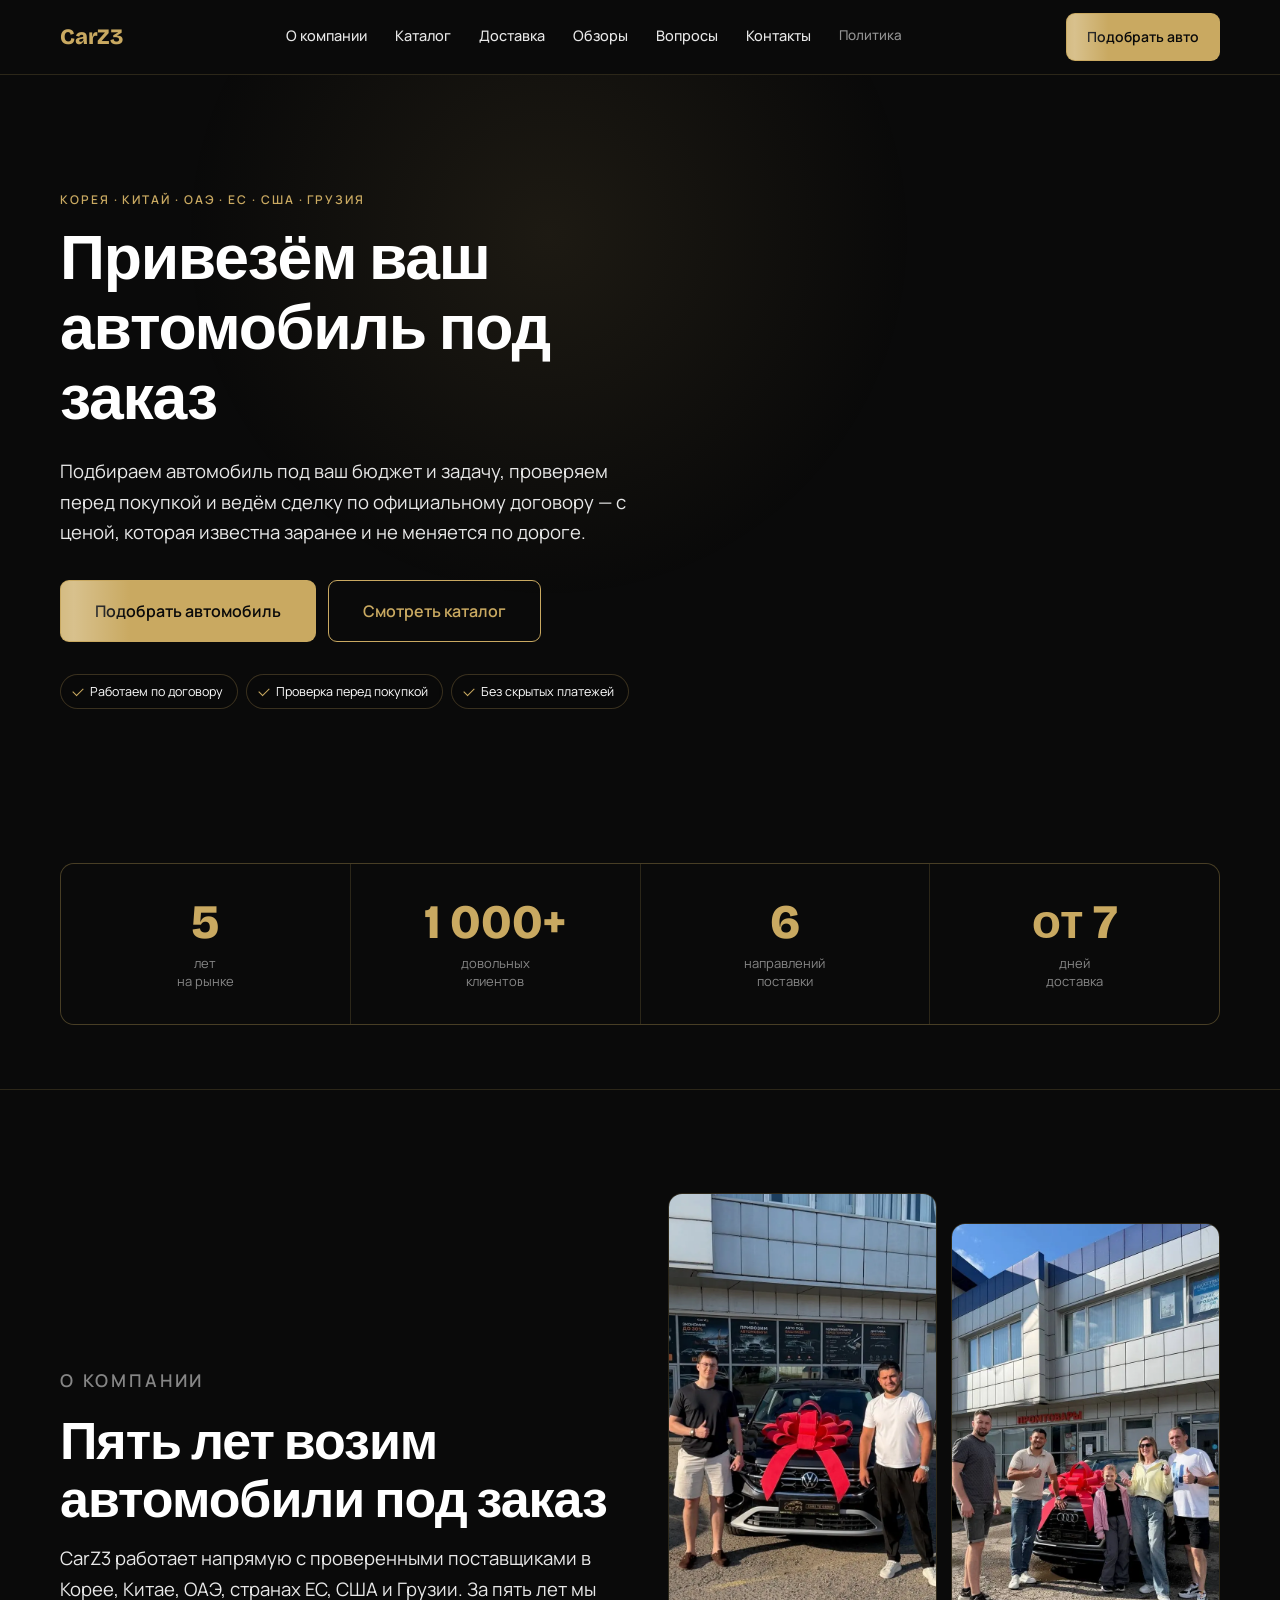
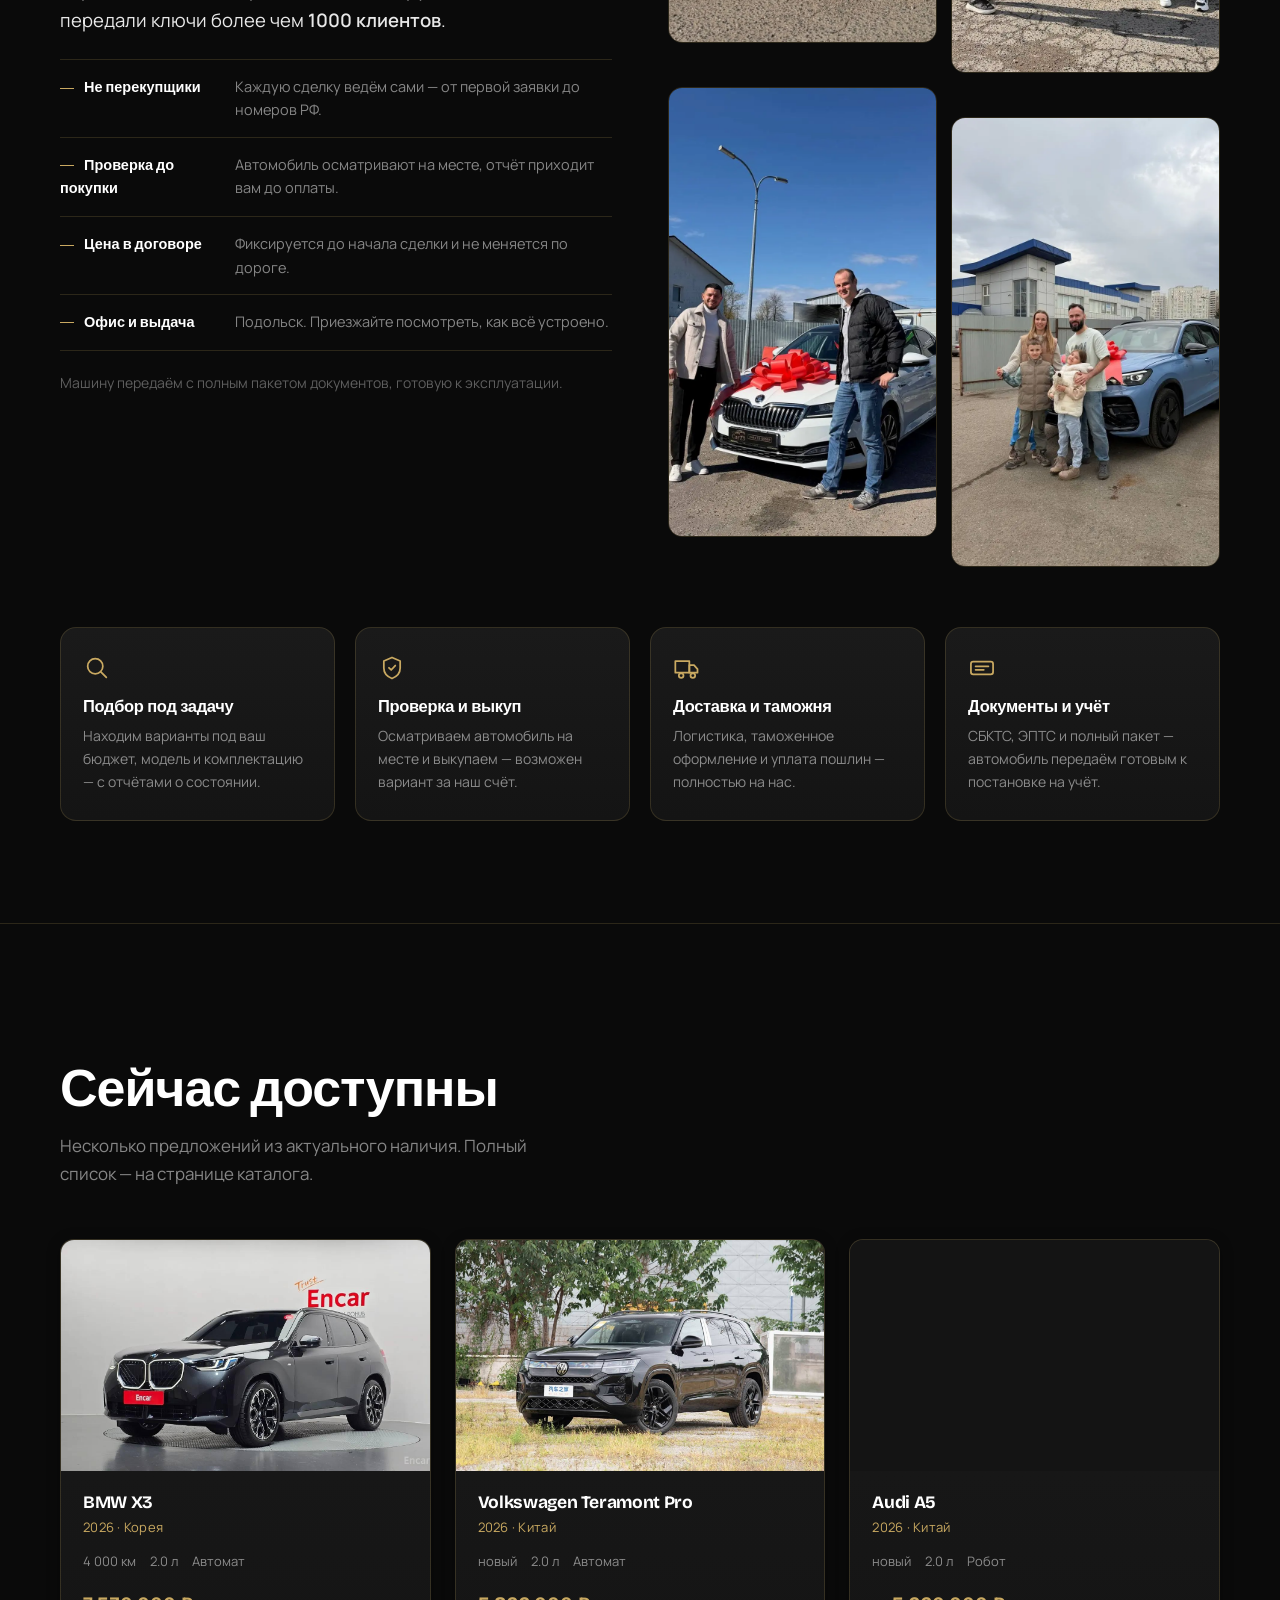
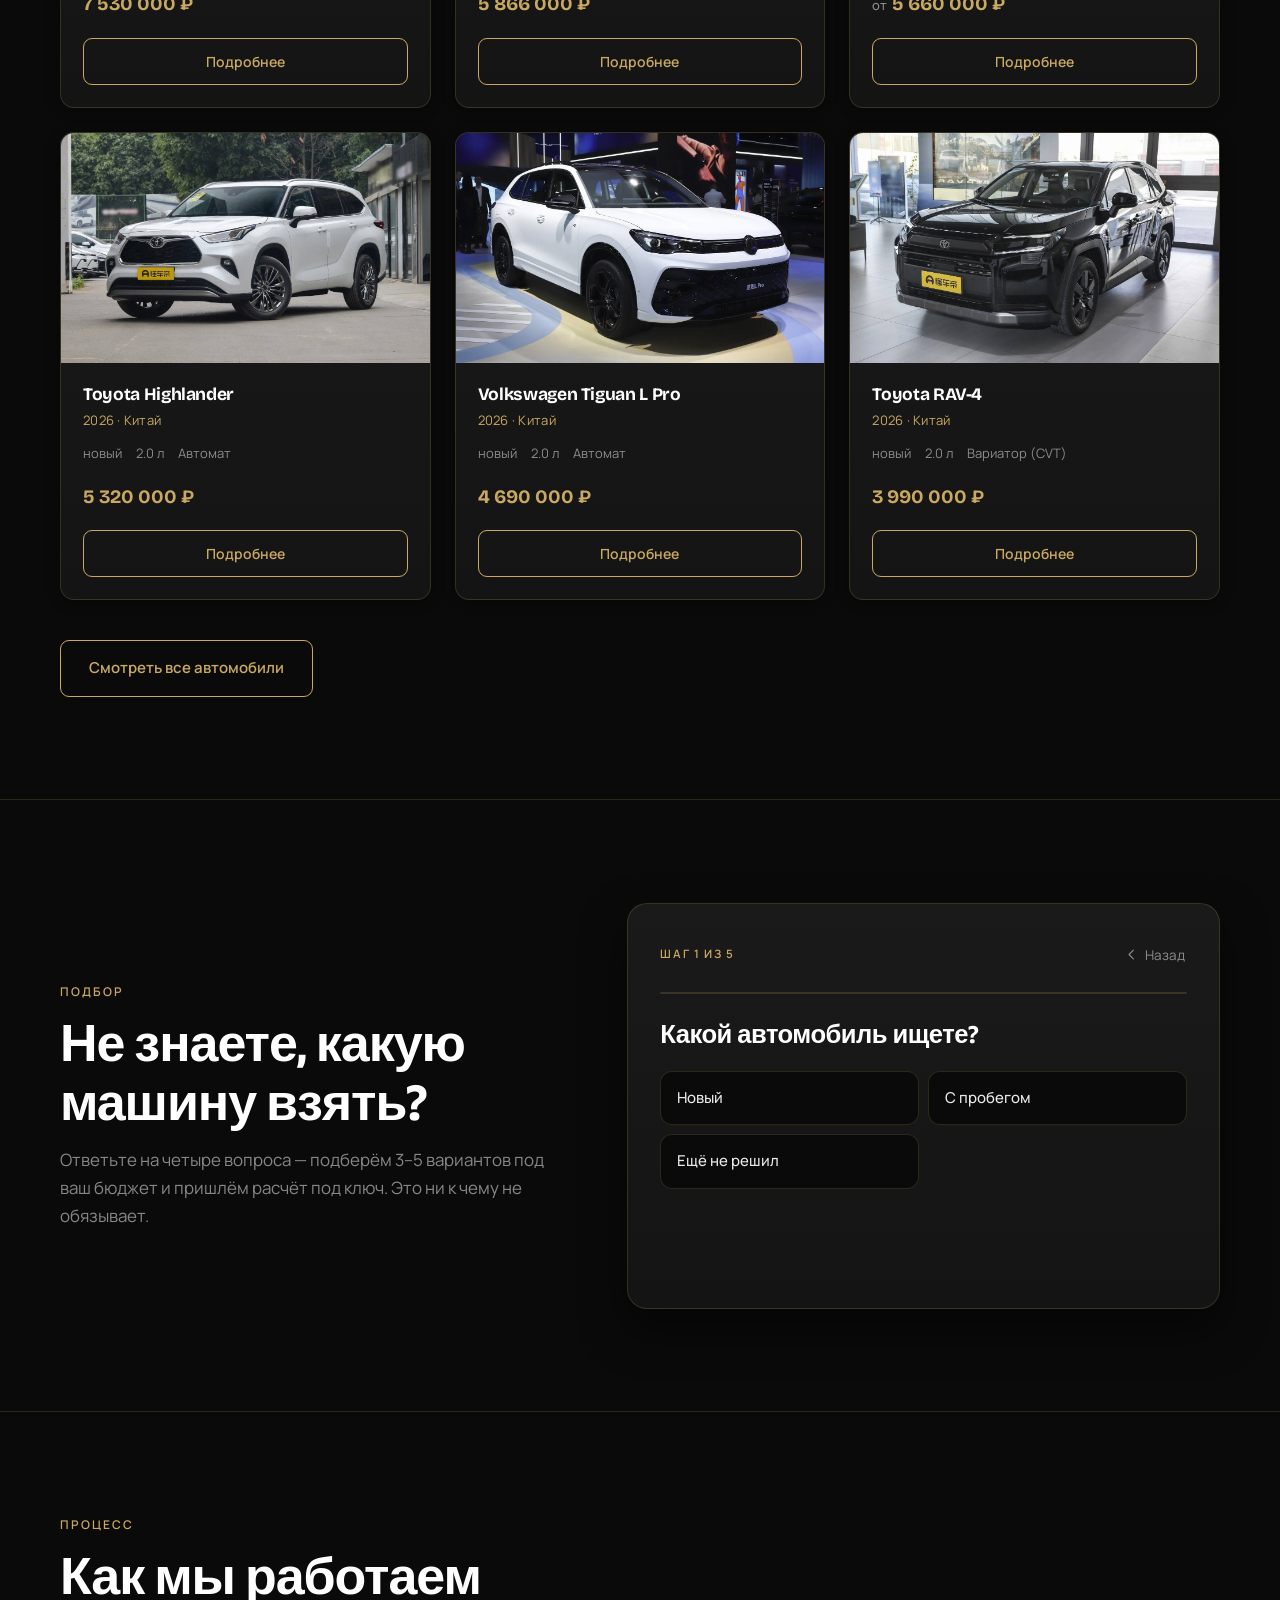
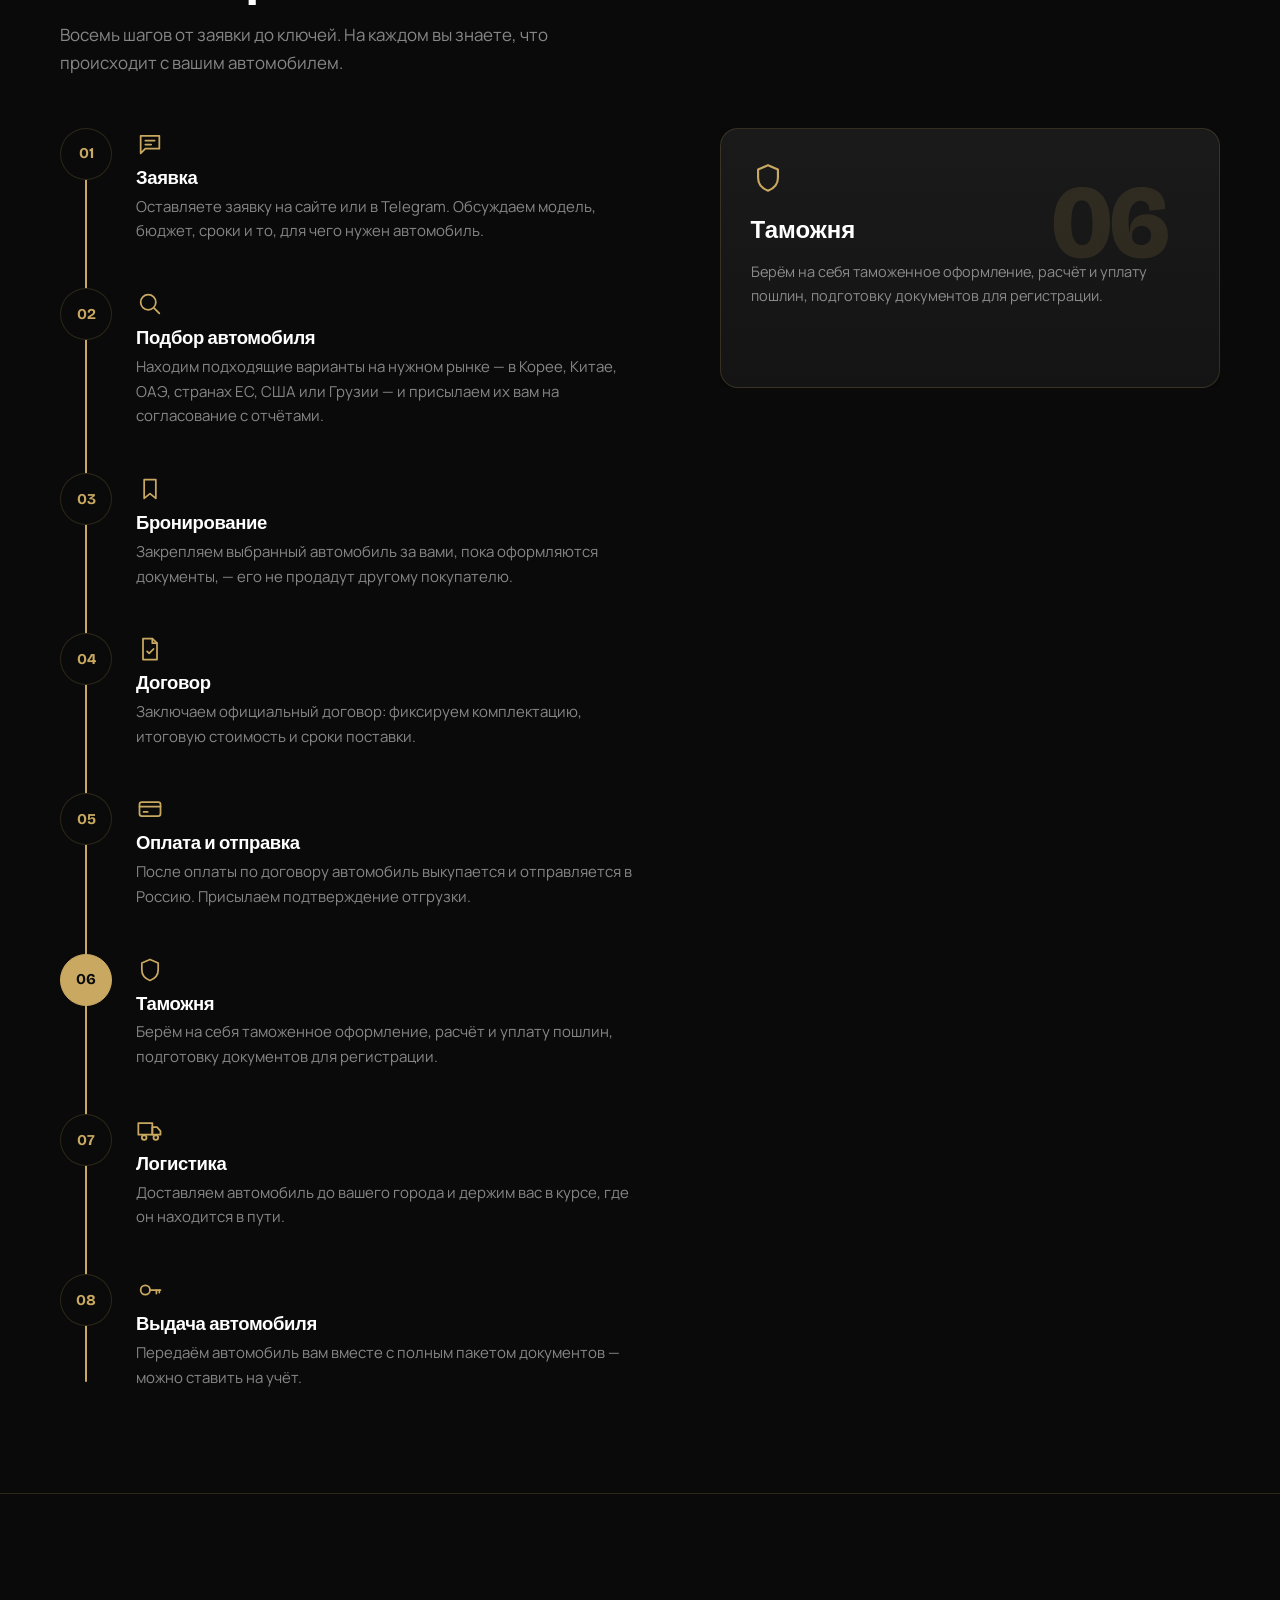
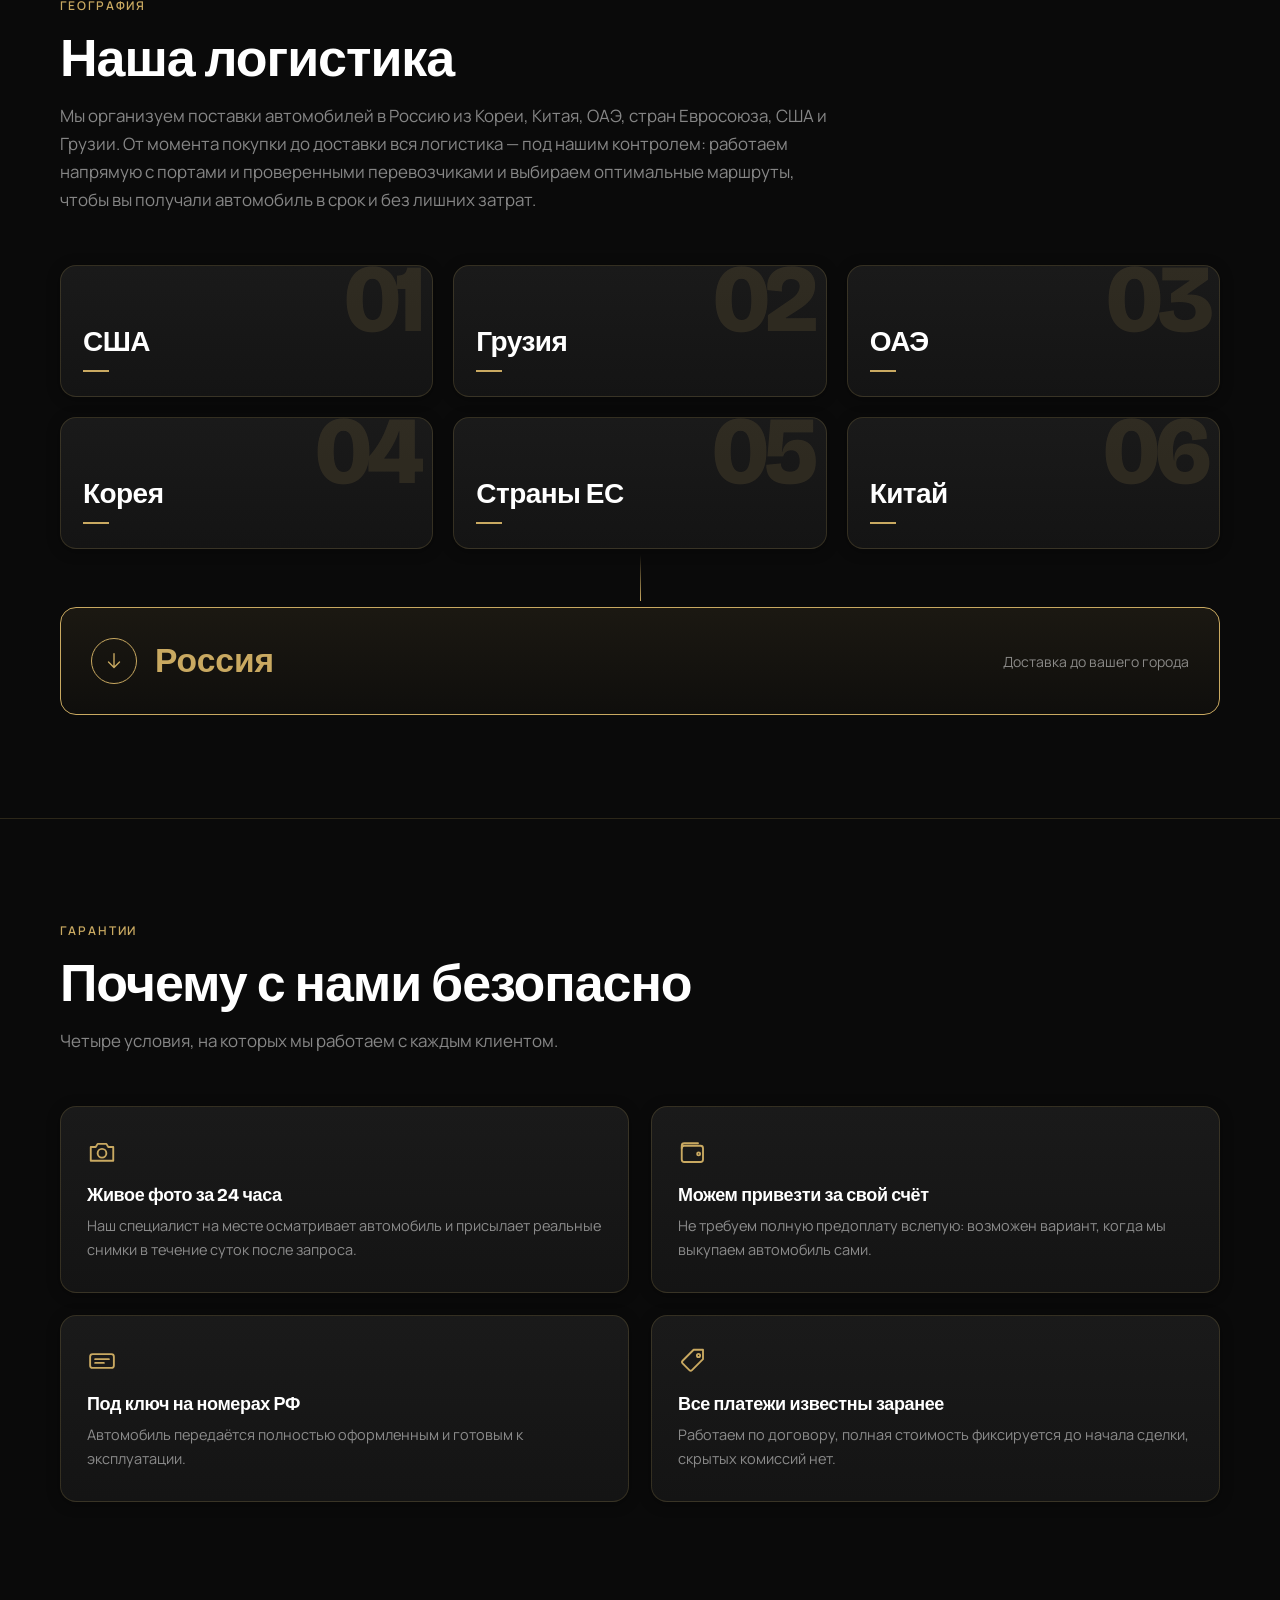
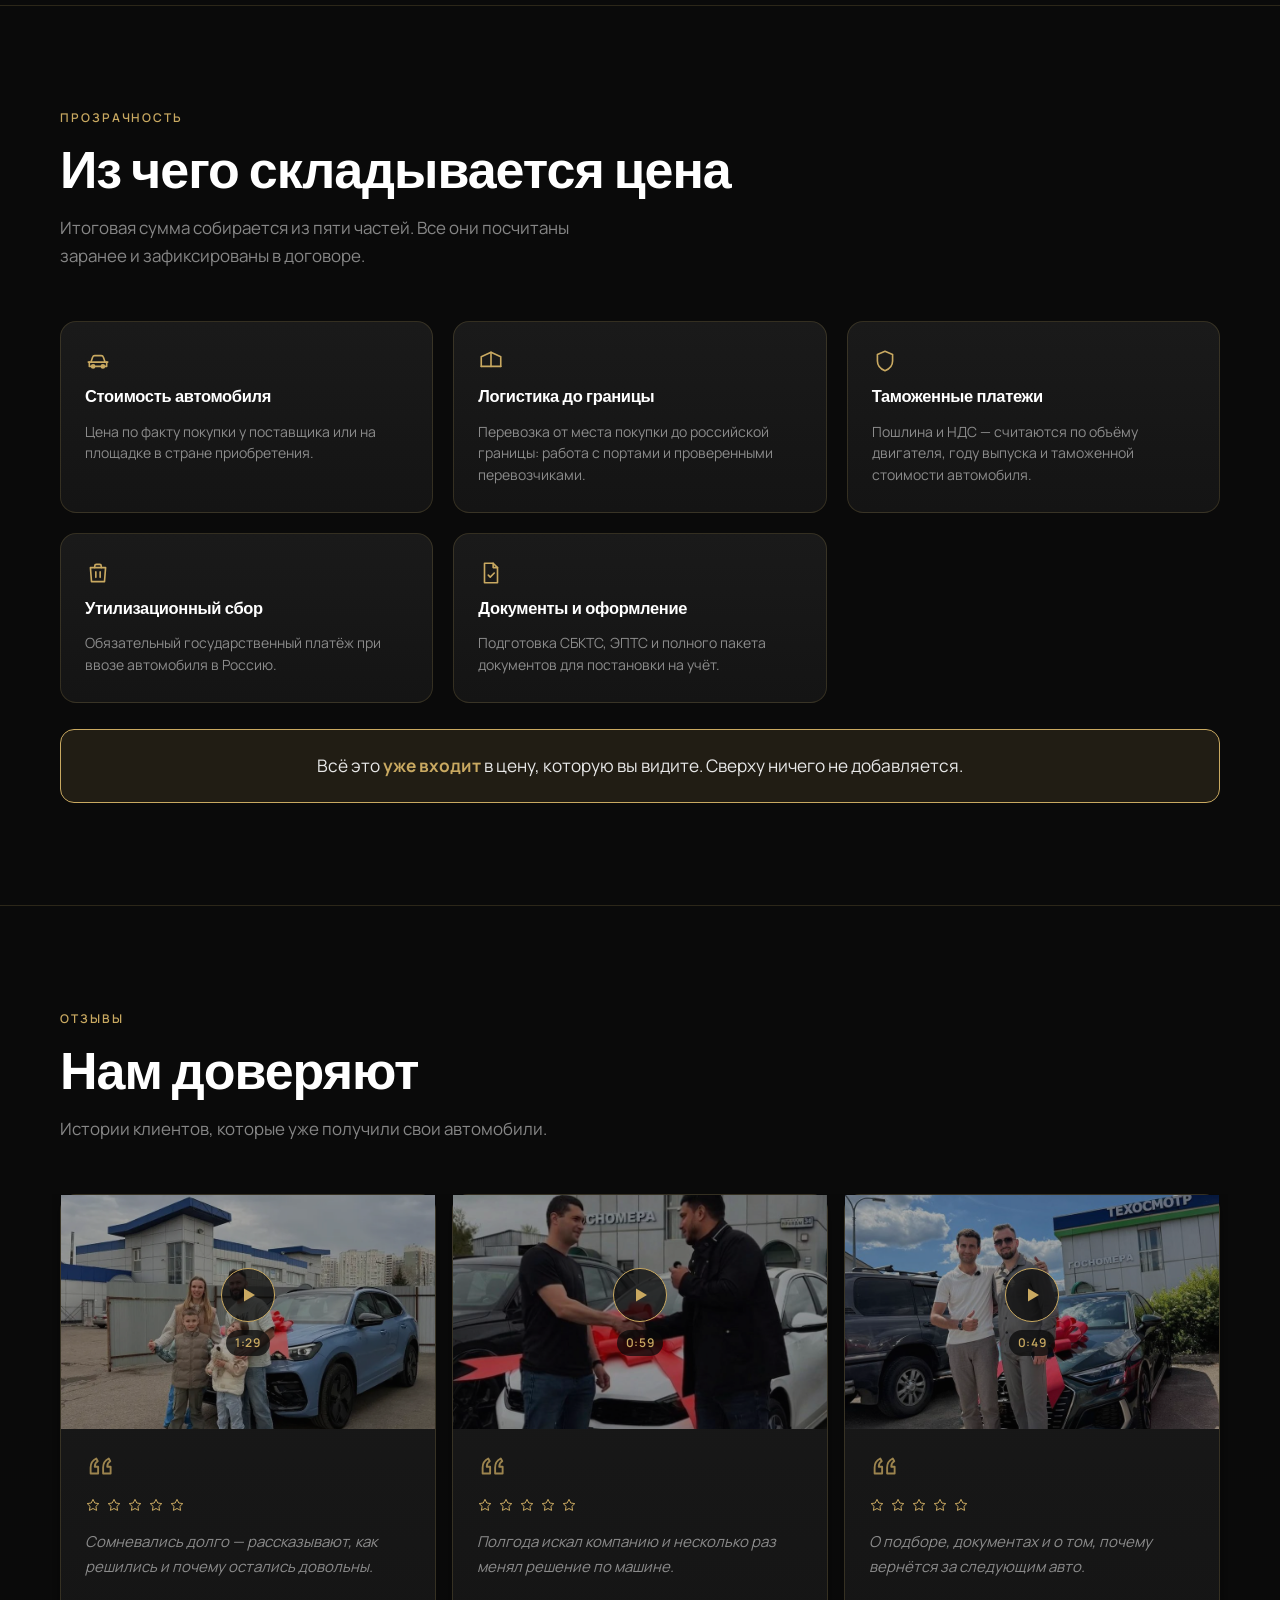
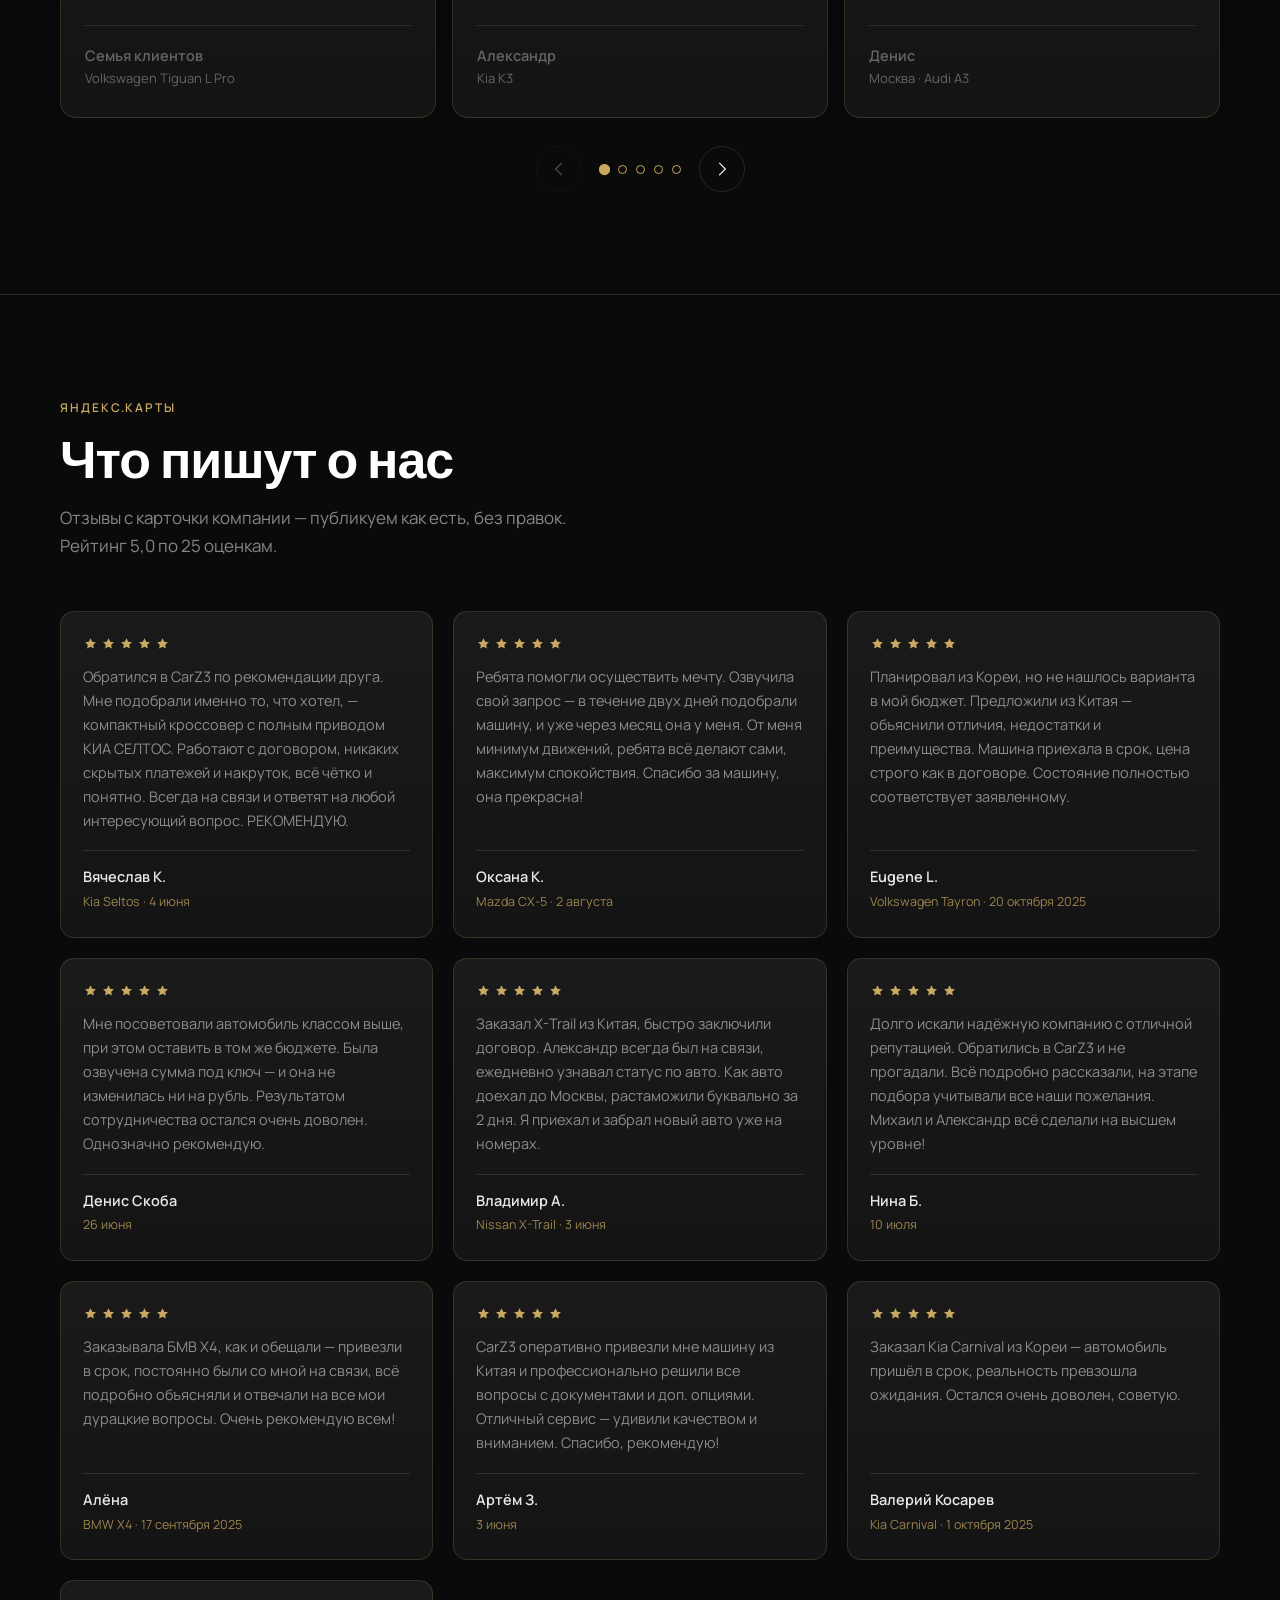
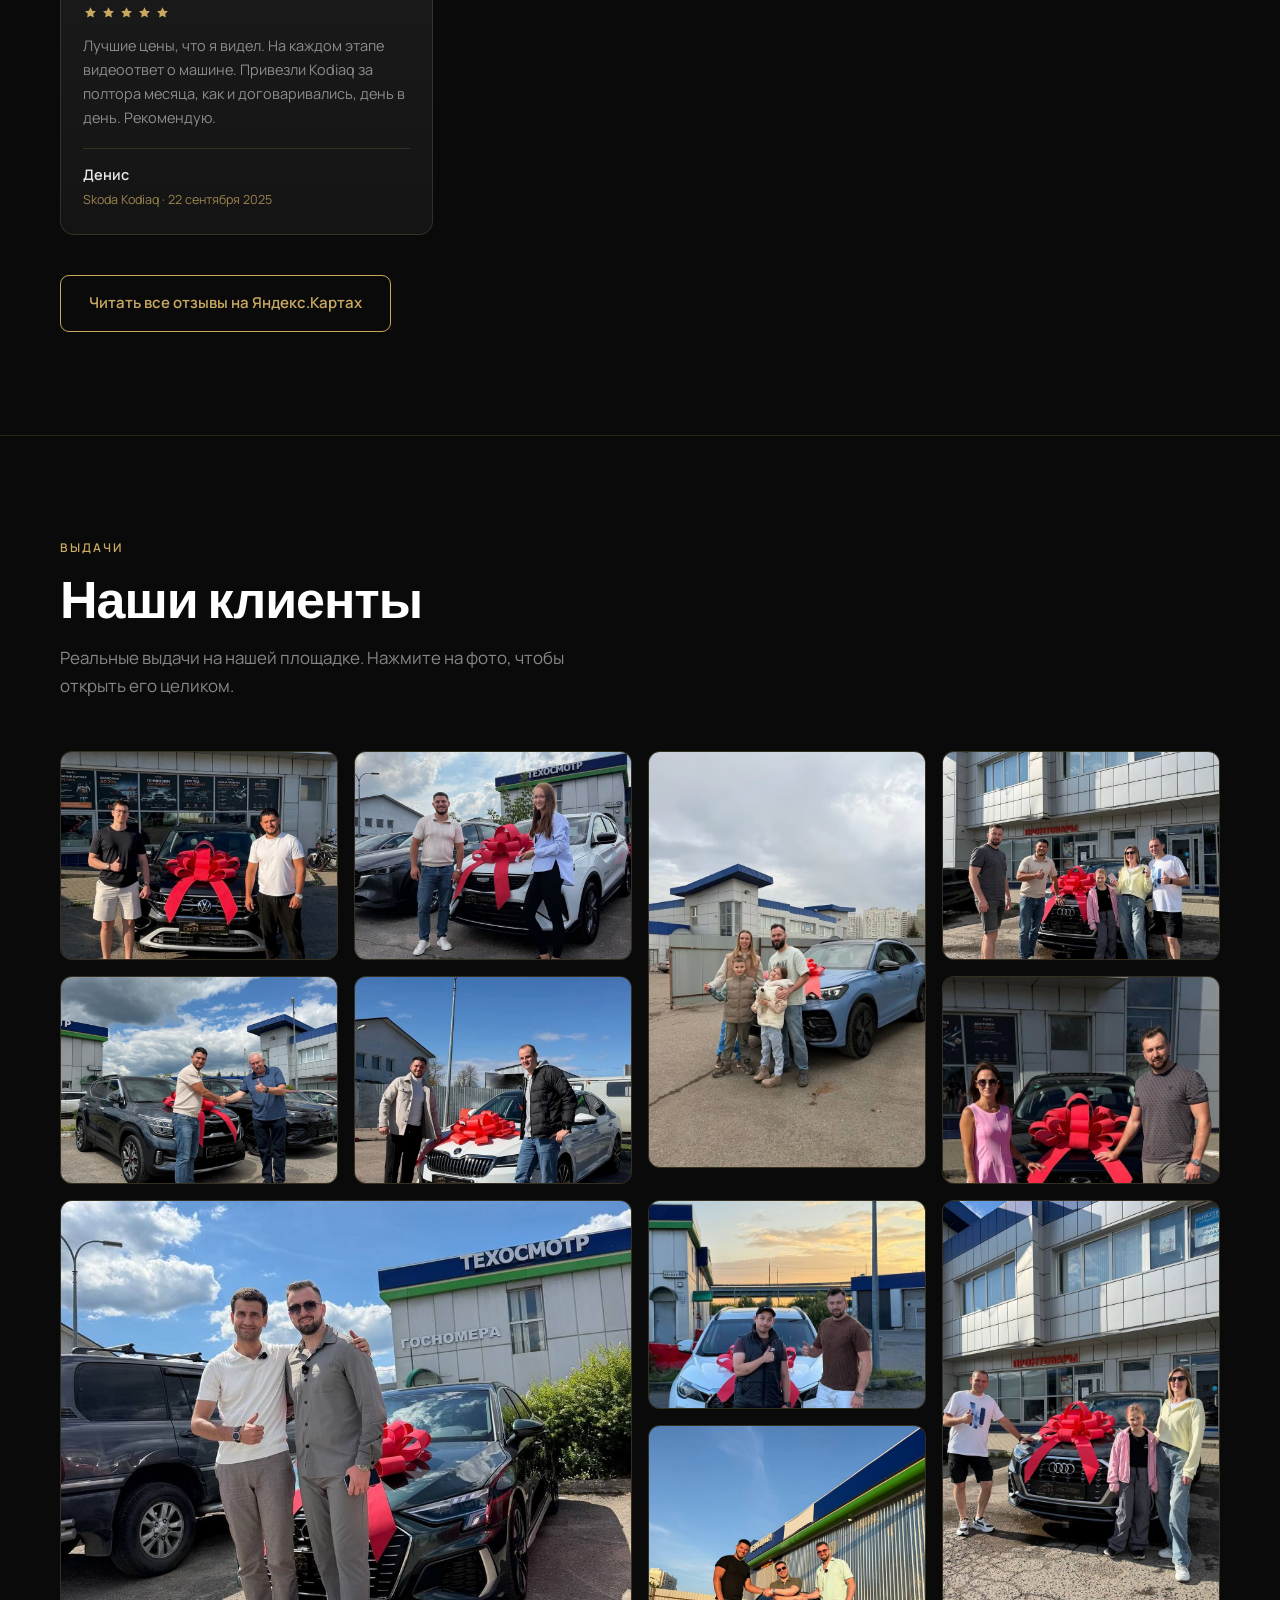
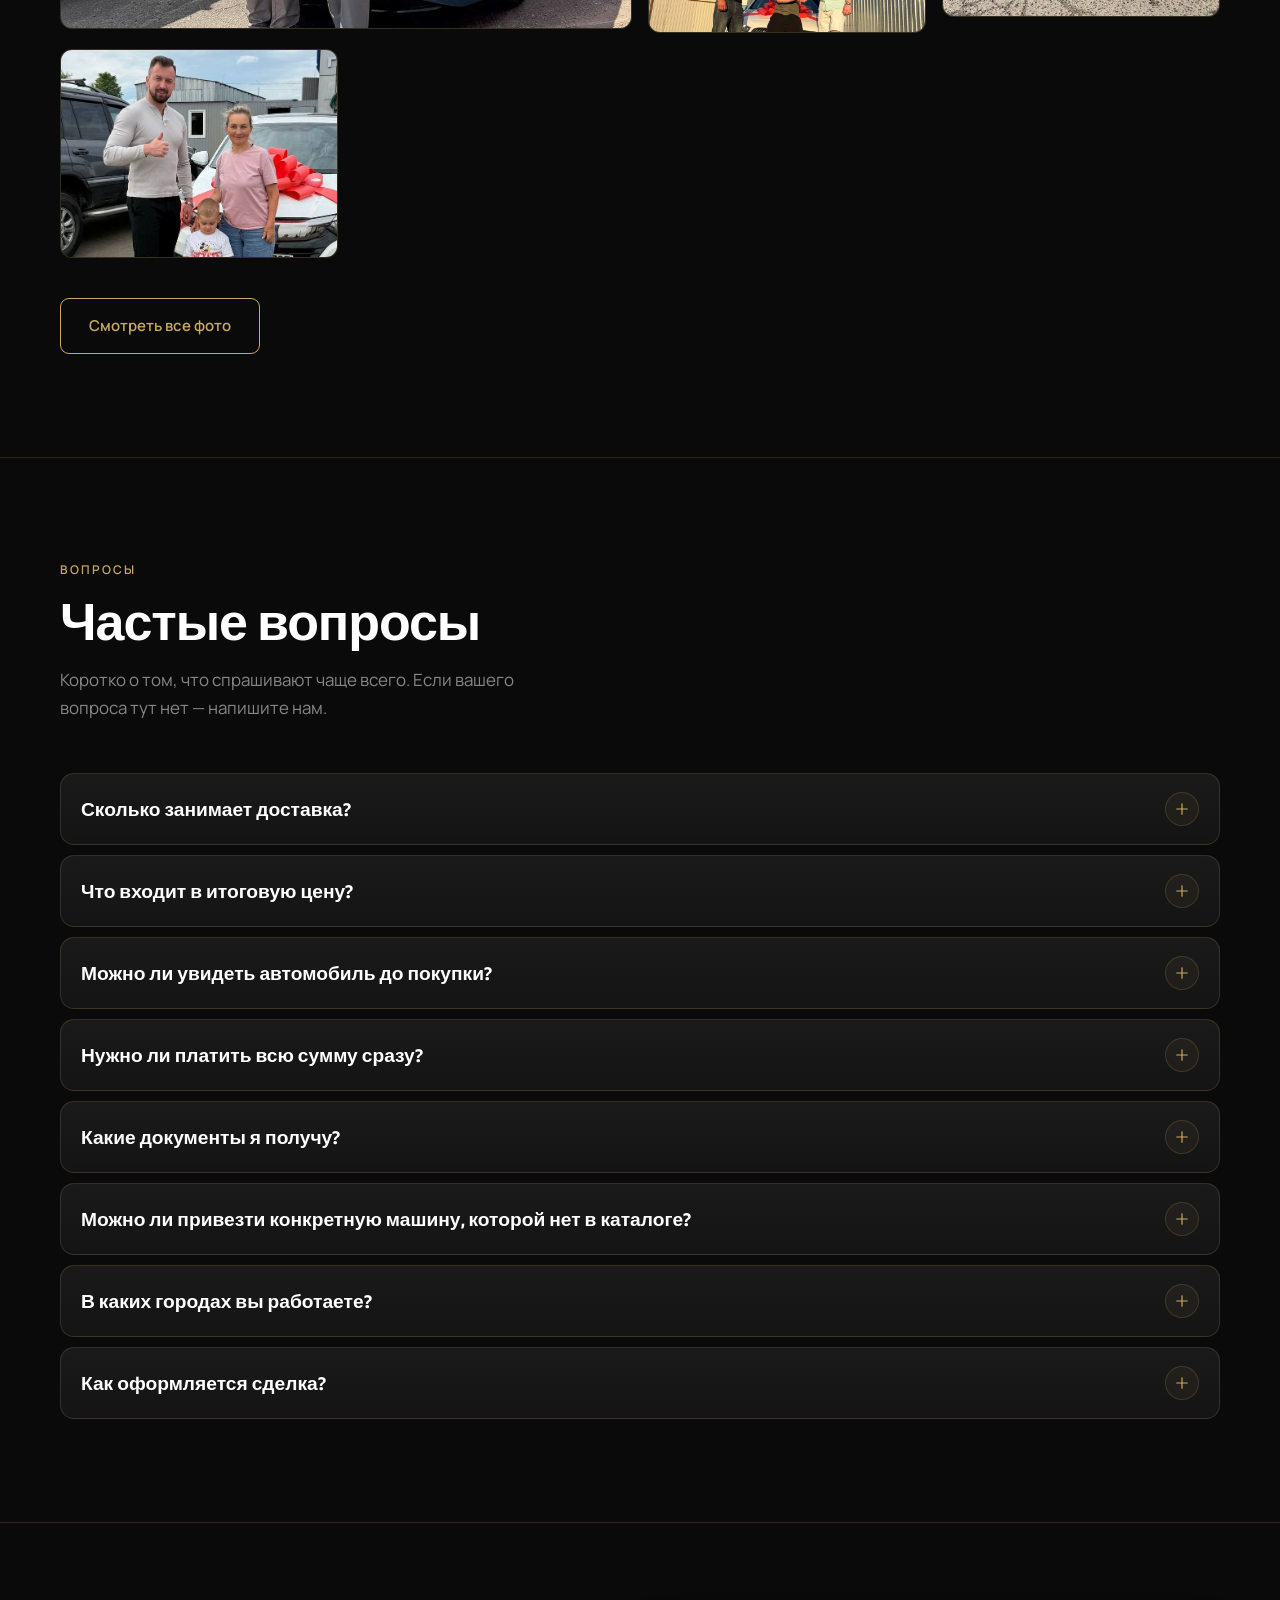
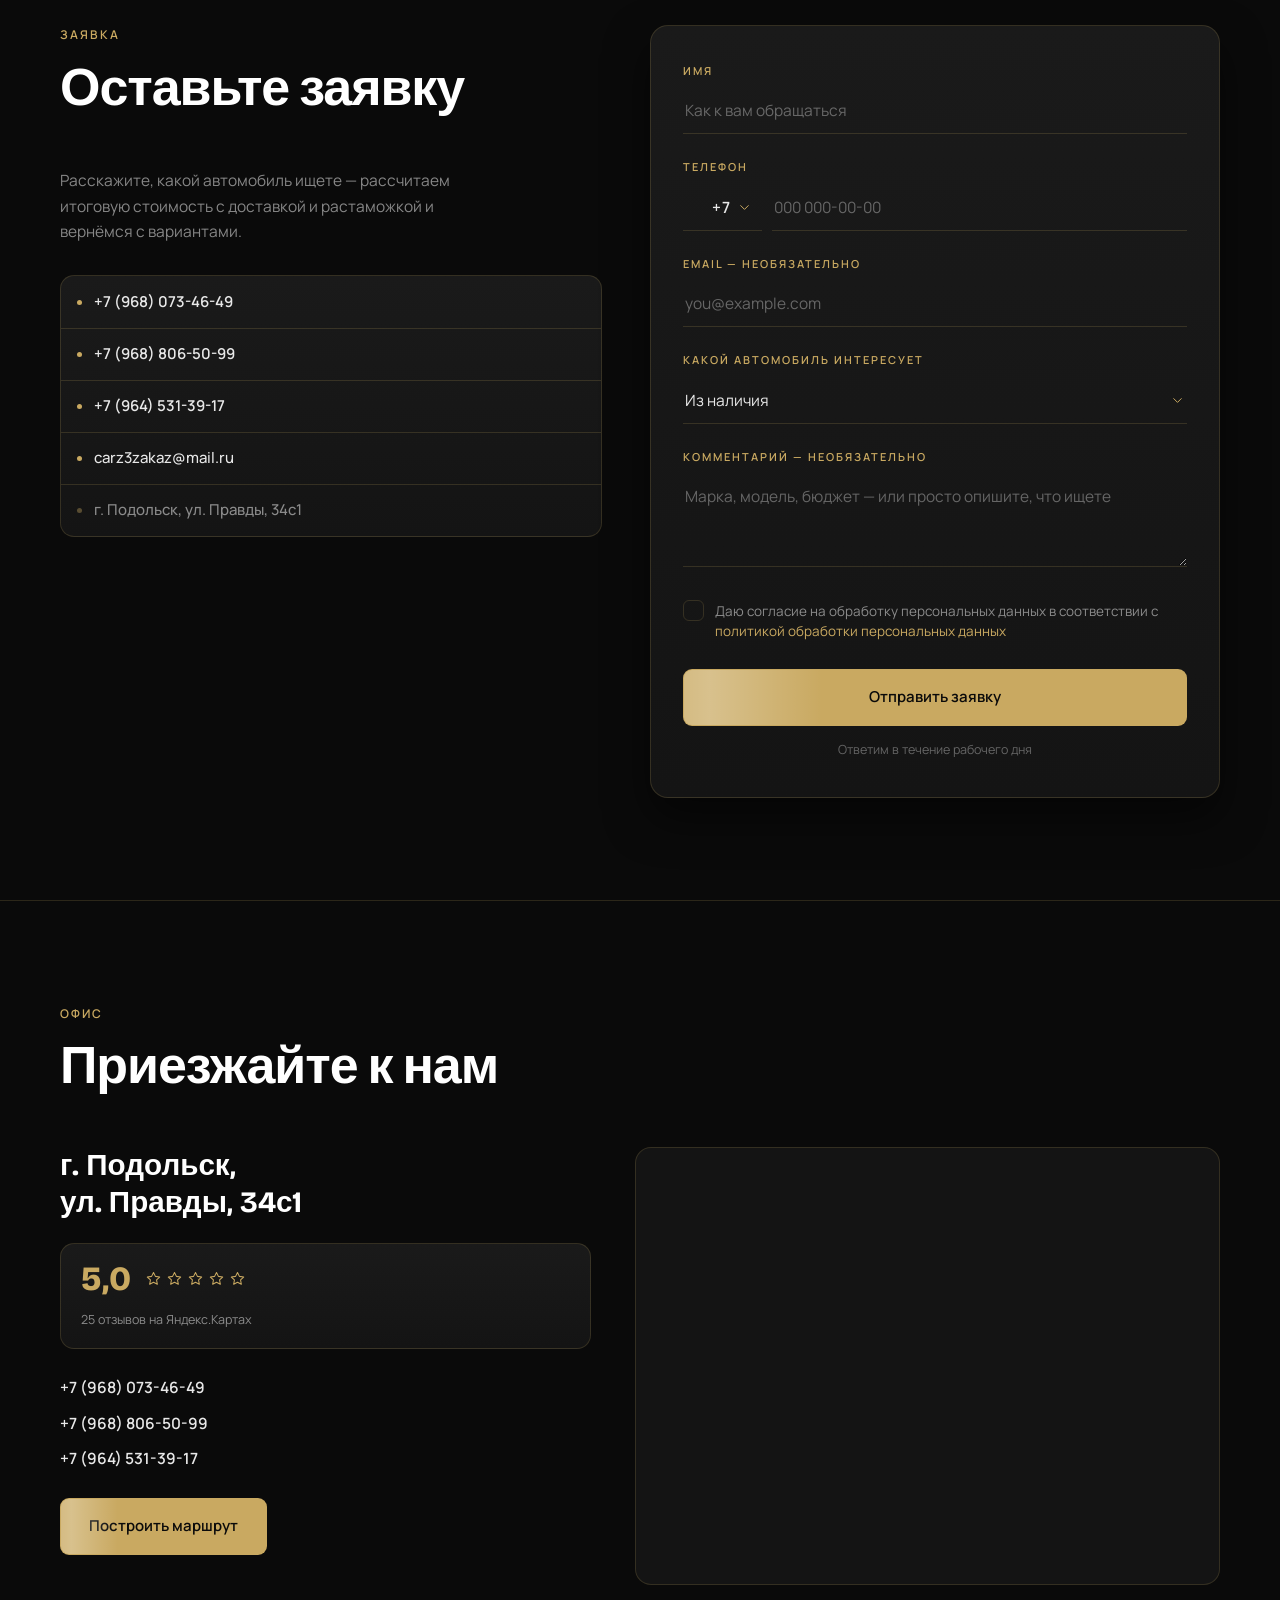
==== commit aa32ba4f: "Add files via upload" ====
--- a/index.html
+++ b/index.html
@@ -1,4 +1,4 @@
-﻿<!DOCTYPE html>
+<!DOCTYPE html>
 <html lang="ru">
 <head>
 <meta charset="UTF-8">
@@ -34,7 +34,6 @@
 -->
 <link rel="preconnect" href="https://fonts.googleapis.com">
 <link rel="preconnect" href="https://fonts.gstatic.com" crossorigin>
-<link rel="preload" as="style" href="https://fonts.googleapis.com/css2?family=Bricolage+Grotesque:wght@600;700;800&family=Manrope:wght@400;500;600;700&display=swap">
 <link rel="stylesheet" href="https://fonts.googleapis.com/css2?family=Bricolage+Grotesque:wght@600;700;800&family=Manrope:wght@400;500;600;700&display=swap" media="print" onload="this.media='all';this.onload=null">
 <noscript><link rel="stylesheet" href="https://fonts.googleapis.com/css2?family=Bricolage+Grotesque:wght@600;700;800&family=Manrope:wght@400;500;600;700&display=swap"></noscript>
 <!-- Critical CSS: первый экран без блокировки — body, header, hero, btn -->
@@ -1069,6 +1068,55 @@
   </a>
 </nav>
 
-<script src="app.js?v=20260811_01" defer></script>
+<script src="app.js?v=20260811_02" defer></script>
+
+<!-- Schema.org: структурированные данные для Google — адрес, рейтинг, телефон в выдаче -->
+<script type="application/ld+json">
+{
+  "@context": "https://schema.org",
+  "@type": "AutoDealer",
+  "name": "CarZ3",
+  "description": "Автомобили под заказ из Кореи, Китая, ОАЭ, стран ЕС, США и Грузии. Официальный договор, прозрачная цена, полный контроль логистики.",
+  "url": "https://carz3.ru/",
+  "logo": "https://carz3.ru/images/favicon.png",
+  "telephone": ["+79680734649", "+79688065099", "+79645313917"],
+  "address": {
+    "@type": "PostalAddress",
+    "streetAddress": "ул. Правды, 34с1",
+    "addressLocality": "Подольск",
+    "addressRegion": "Московская область",
+    "postalCode": "142116",
+    "addressCountry": "RU"
+  },
+  "geo": {
+    "@type": "GeoCoordinates",
+    "latitude": 55.408046,
+    "longitude": 37.554124
+  },
+  "aggregateRating": {
+    "@type": "AggregateRating",
+    "ratingValue": "5.0",
+    "reviewCount": "25",
+    "bestRating": "5",
+    "worstRating": "1"
+  },
+  "openingHoursSpecification": [
+    {
+      "@type": "OpeningHoursSpecification",
+      "dayOfWeek": ["Monday","Tuesday","Wednesday","Thursday","Friday","Saturday","Sunday"],
+      "opens": "09:00",
+      "closes": "21:00"
+    }
+  ],
+  "areaServed": {
+    "@type": "Country",
+    "name": "Россия"
+  },
+  "priceRange": "₽₽₽",
+  "sameAs": [
+    "https://yandex.com/maps/-/CTfReJPu"
+  ]
+}
+</script>
 </body>
 </html>
--- a/style.css
+++ b/style.css
@@ -1 +1,3 @@
-﻿:root{--bg-page:#0a0a0a;--bg-card:#1a1a1a;--bg-card-alt:#141414;--gold:#C9A961;--gold-hover:#E4CD8E;--gold-soft:rgba(201,169,97,0.12);--gold-line:rgba(201,169,97,0.18);--gold-glow:rgba(201,169,97,0.22);--text-main:#e8e8e8;--text-heading:#ffffff;--text-muted:rgba(232,232,232,0.56);--text-faint:rgba(232,232,232,0.38);--danger:#c4564f;--danger-soft:rgba(196,86,79,0.14);--font-heading:'Bricolage Grotesque',sans-serif;--font-body:'Manrope',sans-serif;--container:1240px;--header-h:74px;--shadow-rest:0 2px 14px rgba(0,0,0,0.32);--shadow-lift:0 20px 44px rgba(0,0,0,0.52)}*{margin:0;padding:0;box-sizing:border-box}html{scroll-behavior:smooth;-webkit-text-size-adjust:100%}body{background:var(--bg-page);color:var(--text-main);font-family:var(--font-body);font-size:16px;line-height:1.65;overflow-x:hidden;-webkit-font-smoothing:antialiased;-moz-osx-font-smoothing:grayscale}body.is-scroll-locked{overflow:hidden}img{max-width:100%;display:block}a{color:inherit;text-decoration:none}ol,ul{list-style:none}button{font:inherit;background:none;border:none;cursor:pointer;color:inherit}svg{display:block}h1,h2,h3{font-family:var(--font-heading);color:var(--text-heading);font-weight:700;line-height:1.12;letter-spacing:-0.02em}a:focus-visible,button:focus-visible{outline:2px solid var(--gold);outline-offset:3px;border-radius:4px}.container{width:100%;max-width:var(--container);margin:0 auto;padding:0 20px}.section{padding:clamp(56px,8vw,118px) 0}.section--tight{padding:clamp(36px,5vw,64px) 0}.section[id]{scroll-margin-top:calc(var(--header-h) + 12px)}.divider-top{border-top:1px solid var(--gold-line)}@media (min-width:768px){.container{padding:0 40px}}.eyebrow{font-size:12px;letter-spacing:0.16em;text-transform:uppercase;color:var(--gold);font-weight:600;margin-bottom:14px}.section-title{font-size:clamp(1.75rem,1.2rem + 2.6vw,3.25rem);margin-bottom:14px}.section-lead{color:var(--text-muted);font-size:clamp(0.94rem,0.9rem + 0.2vw,1.06rem);max-width:520px;margin-bottom:clamp(32px,4vw,56px)}.section-lead--wide{max-width:780px}.section-lead--flush{margin-bottom:0}.section-head{margin-bottom:clamp(32px,4vw,56px)}.section-head .section-lead{margin-bottom:0}.reveal{opacity:0;transform:translateY(20px);transition:opacity .5s ease,transform .5s ease}.reveal.is-visible{opacity:1;transform:translateY(0)}.btn{display:inline-flex;align-items:center;justify-content:center;gap:9px;padding:15px 28px;border-radius:9px;font-family:var(--font-body);font-weight:600;font-size:15px;border:1.5px solid transparent;min-height:50px;text-align:center;transition:background-color .22s ease,border-color .22s ease,color .22s ease,transform .22s ease,box-shadow .22s ease}.btn--gold{background:var(--gold);color:#0a0a0a}.btn--gold:hover{background:var(--gold-hover);transform:translateY(-4px);box-shadow:0 14px 30px rgba(201,169,97,0.26)}.btn--outline{background:transparent;border-color:var(--gold);color:var(--gold)}.btn--outline:hover{background:var(--gold-soft);border-color:var(--gold-hover);color:var(--gold-hover);transform:translateY(-4px)}.btn--ghost{background:transparent;border-color:var(--gold-line);color:var(--text-main)}.btn--ghost:hover{border-color:var(--gold);color:var(--gold);transform:translateY(-4px)}.btn--sm{padding:11px 20px;font-size:14px;min-height:44px}.btn--lg{padding:17px 34px;font-size:16px;min-height:56px}.btn--full{width:100%}.header{position:sticky;top:0;z-index:400;background:var(--bg-page);border-bottom:1px solid var(--gold-line)}.header__inner{display:flex;align-items:center;justify-content:space-between;gap:16px;height:var(--header-h)}.logo{font-family:var(--font-heading);font-weight:800;font-size:22px;color:var(--gold);letter-spacing:-0.01em;white-space:nowrap}.header__back{font-size:14px;color:var(--text-muted);white-space:nowrap;margin-left:auto;margin-right:4px;transition:color .2s ease}.header__back:hover{color:var(--gold)}.header__nav{display:none}.header__actions{display:none}@media (min-width:1024px){.header__nav{display:flex;align-items:center;gap:22px}@media (min-width:1200px){.header__nav{gap:28px}}.header__nav a{font-size:14.5px;font-weight:500;color:var(--text-main);position:relative;padding-bottom:3px;transition:color .2s ease}.header__nav a::after{content:'';position:absolute;left:0;bottom:0;width:100%;height:1px;background:var(--gold);transform:scaleX(0);transform-origin:left center;transition:transform .28s ease}.header__nav a:hover{color:var(--gold)}.header__nav a:hover::after{transform:scaleX(1)}.header__nav a.is-current{color:var(--gold)}.header__nav a.is-current::after{transform:scaleX(1)}.header__actions{display:flex;align-items:center;gap:20px}.header__back{display:none}}.section-actions{display:flex;flex-direction:column;gap:12px;margin-top:clamp(28px,3.5vw,40px)}@media (min-width:620px){.section-actions{flex-direction:row;flex-wrap:wrap}}.section--flush-top{padding-top:0}.burger{position:relative;z-index:320;width:46px;height:46px;display:flex;flex-direction:column;justify-content:center;align-items:center;gap:6px;flex-shrink:0}.burger span{display:block;width:24px;height:2px;background:var(--gold);border-radius:2px;transition:transform .3s ease,opacity .3s ease}.burger.is-active span:nth-child(1){transform:translateY(8px) rotate(45deg)}.burger.is-active span:nth-child(2){opacity:0}.burger.is-active span:nth-child(3){transform:translateY(-8px) rotate(-45deg)}@media (min-width:1024px){.burger{display:none}}.menu{position:fixed;inset:0;z-index:300;background:rgba(10,10,10,0.97);display:flex;flex-direction:column;justify-content:center;padding:calc(var(--header-h) + 24px) 20px 32px;opacity:0;visibility:hidden;transition:opacity .32s ease,visibility .32s;overflow-y:auto}.menu.is-open{opacity:1;visibility:visible}.menu__nav{display:flex;flex-direction:column;gap:4px;text-align:center;margin-bottom:auto}.menu__nav a{font-family:var(--font-heading);font-weight:700;font-size:clamp(1.6rem,1.2rem + 2.4vw,2.4rem);color:var(--text-heading);padding:12px 0;opacity:0;transform:translateY(16px);transition:opacity .38s ease,transform .38s ease,color .2s ease}.menu.is-open .menu__nav a{opacity:1;transform:translateY(0)}.menu__nav a:active{color:var(--gold)}.menu__foot{border-top:1px solid var(--gold-line);padding-top:24px;margin-top:32px;display:flex;flex-direction:column;gap:14px;text-align:center;opacity:0;transform:translateY(16px);transition:opacity .38s ease .28s,transform .38s ease .28s}.menu.is-open .menu__foot{opacity:1;transform:translateY(0)}.menu__phone{font-family:var(--font-heading);font-weight:700;font-size:20px;color:var(--gold)}.menu__mail{font-size:15px;color:var(--text-muted)}.menu__btns{display:grid;grid-template-columns:1fr 1fr;gap:10px;margin-top:4px}@media (min-width:1024px){.menu{display:none}}.cursor-dot,.cursor-ring{position:fixed;top:0;left:0;pointer-events:none;z-index:9999;border-radius:50%;opacity:0;transition:opacity .3s ease}.cursor-dot{width:6px;height:6px;margin:-3px 0 0 -3px;background:var(--gold)}.cursor-ring{width:34px;height:34px;margin:-17px 0 0 -17px;border:1px solid var(--gold);transition:opacity .3s ease,background-color .25s ease}.cursor-dot.is-on,.cursor-ring.is-on{opacity:1}.cursor-ring.is-hover{background:var(--gold-soft)}.cursor-dot.is-off,.cursor-ring.is-off{opacity:0 !important}@media (hover:none),(max-width:1023px){.cursor-dot,.cursor-ring{display:none !important}}.custom-cursor-active,.custom-cursor-active *{cursor:none !important}.hero{position:relative;overflow:hidden;padding:clamp(60px,9vw,120px) 0 clamp(48px,7vw,96px)}@media (max-width:1023px){.hero{padding-bottom:clamp(110px,26vw,190px)}}.hero__bg{position:absolute;inset:0;z-index:0;overflow:hidden}.hero__bg picture,.hero__bg img{display:block;width:100%;height:100%;object-fit:cover;object-position:50% 55%;display:block}@media (max-width:767px){.hero__bg{background-position:calc(50% - 65px) center}}.hero__bg::after{content:'';position:absolute;inset:0;z-index:1;background:linear-gradient(180deg,rgba(10,10,10,0.95) 0%,rgba(10,10,10,0.88) 34%,rgba(10,10,10,0.62) 58%,rgba(10,10,10,0.42) 78%,rgba(10,10,10,0.9) 100%)}@media (min-width:1024px){.hero__bg{background-position:center}.hero__bg::after{background:linear-gradient(90deg,rgba(10,10,10,0.85) 0%,rgba(10,10,10,0.6) 100%)}}.hero::before{content:'';position:absolute;top:-220px;left:50%;width:min(760px,130vw);height:min(760px,130vw);z-index:1;transform:translateX(-62%);background:radial-gradient(circle,var(--gold) 0%,transparent 68%);opacity:0.1;pointer-events:none}.hero .container{position:relative;z-index:2}.hero__title{font-size:clamp(2rem,1.35rem + 3.2vw,4.25rem);max-width:15ch;margin-bottom:22px}.hero__lead{font-size:clamp(1rem,0.95rem + 0.4vw,1.16rem);color:var(--text-main);max-width:54ch;margin-bottom:32px}.hero__actions{display:flex;flex-direction:column;gap:12px;margin-bottom:32px}.hero__trust{font-size:13.5px;color:var(--text-muted);line-height:1.9}.hero__trust .dot{color:var(--gold);margin:0 9px}@media (min-width:620px){.hero__actions{flex-direction:row;flex-wrap:wrap}}.stats{display:grid;grid-template-columns:repeat(auto-fit,minmax(150px,1fr));gap:1px;background:var(--gold-line);border:1px solid var(--gold-line);border-radius:14px;overflow:hidden}.stat{background:var(--bg-page);padding:26px 18px;text-align:center}.stat__num{font-family:var(--font-heading);font-weight:800;font-size:clamp(1.9rem,1.4rem + 2.2vw,3rem);color:var(--gold);line-height:1;margin-bottom:8px}.stat__label{font-size:13px;color:var(--text-muted);line-height:1.4}@media (min-width:900px){.stat{padding:34px 20px}}.cards-grid{display:grid;grid-template-columns:1fr;gap:20px}@media (min-width:620px){.cards-grid{grid-template-columns:repeat(2,1fr)}}@media (min-width:1024px){.cards-grid{grid-template-columns:repeat(auto-fill,minmax(272px,1fr));gap:24px}.cards-grid--3{grid-template-columns:repeat(3,1fr)}}.car-card{display:flex;flex-direction:column;background:linear-gradient(180deg,var(--bg-card) 0%,var(--bg-card-alt) 100%);border:1px solid var(--gold-line);border-radius:14px;overflow:hidden;box-shadow:var(--shadow-rest);transition:transform .26s ease,box-shadow .26s ease,border-color .26s ease}.car-card:hover,.car-card.is-touched{transform:translateY(-4px);border-color:var(--gold);box-shadow:var(--shadow-lift),0 0 0 1px var(--gold-glow)}.car-card__media{aspect-ratio:16 / 10;background:var(--bg-card-alt);position:relative;overflow:hidden}.car-card__media img{width:100%;height:100%;object-fit:cover}.car-card__body{padding:22px;display:flex;flex-direction:column;flex:1}.car-card__title{font-size:17.5px;margin-bottom:5px}.car-card__meta{font-size:13px;color:var(--gold);margin-bottom:12px;letter-spacing:0.02em}.car-card__specs{display:flex;flex-wrap:wrap;gap:6px 14px;font-size:13px;color:var(--text-muted);margin-bottom:16px}.car-card__price{font-family:var(--font-heading);font-weight:700;font-size:19px;color:var(--gold);margin-bottom:18px}.car-card__price small{font-family:var(--font-body);font-weight:500;font-size:13px;color:var(--text-muted);margin-right:5px}.car-card__note{color:var(--text-muted);font-size:14px;margin-bottom:18px;flex:1}.car-card .btn{margin-top:auto}@keyframes skeletonPulse{0%,100%{opacity:0.4}50%{opacity:0.8}}.skeleton{background:#232323;border-radius:6px;animation:skeletonPulse 1.6s ease-in-out infinite}.skeleton--media{aspect-ratio:16 / 10;border-radius:0}.skeleton--line{height:14px;margin-bottom:12px}.skeleton--title{width:72%;height:17px}.skeleton--spec{width:54%}.skeleton--price{width:40%;height:20px;margin-bottom:20px}.skeleton--btn{width:100%;height:44px;border-radius:9px;margin-bottom:0}.process-layout{display:block}.process-panel{display:none}@media (min-width:1024px){.process-layout{display:grid;grid-template-columns:minmax(0,55fr) minmax(0,45fr);gap:48px;align-items:start}.process-panel{display:block;position:sticky;top:96px;min-width:0;max-height:calc(100vh - 124px);overflow-y:auto;overscroll-behavior:contain;scrollbar-width:none}.process-panel::-webkit-scrollbar{display:none}.process-steps{min-width:0}}.panel-card{position:relative;border:1px solid var(--gold-line);border-radius:18px;padding:32px 30px;min-height:260px;background:linear-gradient(180deg,var(--bg-card) 0%,var(--bg-card-alt) 100%);box-shadow:var(--shadow-rest);overflow:hidden}.panel__inner{position:relative;z-index:1;opacity:1;transition:opacity .3s ease}.panel__inner.is-fading{opacity:0}.panel__num{position:absolute;top:10px;right:22px;font-family:var(--font-heading);font-weight:800;font-size:104px;line-height:1;color:var(--gold);opacity:0.13;letter-spacing:-0.04em;user-select:none;pointer-events:none;z-index:0}.panel__icon{color:var(--gold);margin-bottom:16px}.panel__icon svg{width:34px;height:34px}.panel__title{font-family:var(--font-heading);font-weight:700;font-size:24px;color:var(--text-heading);margin-bottom:10px}.panel__desc{font-size:14.5px;color:var(--text-muted)}.panel__media{margin-top:18px;border-radius:12px;overflow:hidden;aspect-ratio:16 / 10;max-height:200px;background:var(--bg-card-alt)}.panel__media img{width:100%;height:100%;object-fit:cover}.timeline{position:relative}.steps{position:relative}.timeline__track,.timeline__fill{position:absolute;left:21px;top:8px;bottom:8px;width:2px;border-radius:2px}.timeline__track{background:var(--gold-line)}.timeline__fill{background:var(--gold);transform:scaleY(0);transform-origin:top center;transition:transform 1.5s cubic-bezier(.4,0,.2,1)}.timeline.is-filled .timeline__fill{transform:scaleY(1)}.step{position:relative;display:flex;gap:16px;padding:0 0 34px 0}.step:last-child{padding-bottom:0}.step__marker{position:relative;z-index:1;width:44px;height:44px;flex-shrink:0;border-radius:50%;border:1px solid var(--gold-line);background:var(--bg-page);display:flex;align-items:center;justify-content:center;font-family:var(--font-heading);font-weight:700;font-size:13.5px;color:var(--gold);transition:border-color .26s ease,transform .26s ease}.step:hover .step__marker,.step.is-touched .step__marker{border-color:var(--gold);transform:scale(1.06)}@media (min-width:1024px){.step{transition:opacity .3s ease}.step.is-active .step__marker{border-color:var(--gold);background:var(--gold);color:#0a0a0a}}.step.is-touched .step__marker{border-color:var(--gold);background:var(--gold);color:#0a0a0a}.step__body{flex:1;padding-top:2px;min-width:0}.step__icon{width:26px;height:26px;color:var(--gold);margin-bottom:10px}.step__title{font-size:17px;margin-bottom:6px}.step__desc{font-size:14.5px;color:var(--text-muted);max-width:56ch}@media (min-width:768px){.timeline__track,.timeline__fill{left:25px}.step{gap:24px;padding-bottom:44px}.step__marker{width:52px;height:52px;font-size:15px}.step__title{font-size:18.5px}.step__desc{font-size:15px}.step__icon{width:28px;height:28px}}.origins{display:grid;grid-template-columns:1fr;gap:14px}@media (min-width:560px){.origins{grid-template-columns:repeat(2,1fr);gap:16px}}@media (min-width:1024px){.origins{grid-template-columns:repeat(3,1fr);gap:20px}}.origin-card{position:relative;overflow:hidden;display:flex;align-items:flex-end;min-height:132px;padding:24px 22px;border:1px solid var(--gold-line);border-radius:16px;background:linear-gradient(180deg,var(--bg-card) 0%,var(--bg-card-alt) 100%);box-shadow:var(--shadow-rest);transition:transform .28s ease,border-color .28s ease,box-shadow .28s ease}.origin-card:hover,.origin-card.is-touched{transform:translateY(-4px);border-color:var(--gold);box-shadow:var(--shadow-lift),0 0 0 1px var(--gold-glow)}.origin-card::before{content:'';position:absolute;top:0;left:0;right:0;height:1px;background:linear-gradient(90deg,transparent,var(--gold),transparent);opacity:0;transition:opacity .3s ease}.origin-card:hover::before,.origin-card.is-touched::before{opacity:1}.origin-card__num{position:absolute;top:-14px;right:12px;font-family:var(--font-heading);font-weight:800;font-size:clamp(4.5rem,3.6rem + 3vw,6.5rem);line-height:1;color:var(--gold);opacity:0.13;letter-spacing:-0.05em;user-select:none;pointer-events:none;transition:opacity .28s ease}.origin-card:hover .origin-card__num,.origin-card.is-touched .origin-card__num{opacity:0.2}.origin-card__name{position:relative;z-index:1;font-family:var(--font-heading);font-weight:700;font-size:clamp(1.35rem,1.15rem + 0.9vw,1.75rem);color:var(--text-heading);line-height:1.15;transition:color .28s ease}.origin-card:hover .origin-card__name,.origin-card.is-touched .origin-card__name{color:var(--gold)}.origin-card__name::after{content:'';display:block;width:26px;height:2px;margin-top:12px;background:var(--gold);transform-origin:left center;transition:transform .32s cubic-bezier(.4,0,.2,1)}.origin-card:hover .origin-card__name::after,.origin-card.is-touched .origin-card__name::after{transform:scaleX(2.4)}.origins-flow{display:flex;justify-content:center;padding:6px 0}.origins-flow span{display:block;width:1px;height:46px;background:linear-gradient(180deg,transparent 0%,var(--gold) 100%)}.destination{display:flex;align-items:center;gap:18px;flex-wrap:wrap;padding:26px 24px;border:1px solid var(--gold);border-radius:16px;background:linear-gradient(180deg,rgba(201,169,97,0.09) 0%,rgba(201,169,97,0.03) 100%)}.destination__icon{width:46px;height:46px;flex-shrink:0;border-radius:50%;border:1px solid var(--gold);display:flex;align-items:center;justify-content:center;color:var(--gold)}.destination__icon svg{width:22px;height:22px}.destination__name{font-family:var(--font-heading);font-weight:700;font-size:clamp(1.5rem,1.2rem + 1.4vw,2.1rem);color:var(--gold);line-height:1.1}.destination__label{font-size:14px;color:var(--text-muted);width:100%}@media (min-width:768px){.destination{padding:30px 30px}.destination__label{width:auto;margin-left:auto;text-align:right}}.trust-grid{display:grid;grid-template-columns:1fr;gap:18px}@media (min-width:768px){.trust-grid{grid-template-columns:repeat(2,1fr);gap:22px}}.trust-card{border:1px solid var(--gold-line);border-radius:16px;padding:30px 26px;background:linear-gradient(180deg,var(--bg-card) 0%,var(--bg-card-alt) 100%);box-shadow:var(--shadow-rest);transition:transform .26s ease,border-color .26s ease,box-shadow .26s ease}.trust-card:hover,.trust-card.is-touched{transform:translateY(-4px);border-color:var(--gold);box-shadow:var(--shadow-lift),0 0 0 1px var(--gold-glow)}.trust-card__icon{color:var(--gold);margin-bottom:18px}.trust-card__icon svg{width:30px;height:30px}.trust-card__title{font-size:18px;margin-bottom:9px}.trust-card__desc{font-size:14.5px;color:var(--text-muted)}.gallery{display:grid;grid-template-columns:1fr;gap:14px}@media (min-width:620px){.gallery{grid-template-columns:repeat(2,1fr);gap:16px}}@media (min-width:1024px){.gallery{grid-template-columns:repeat(3,1fr);gap:20px}}.gallery__item{display:block;width:100%;padding:0;border:1px solid var(--gold-line);border-radius:14px;overflow:hidden;background:var(--bg-card-alt);aspect-ratio:4 / 3;transition:border-color .26s ease}.gallery__item:hover{border-color:var(--gold)}.gallery__item img{width:100%;height:100%;object-fit:cover;transition:transform .4s ease}.gallery__item:hover img{transform:scale(1.03)}.lightbox{position:fixed;inset:0;z-index:1000;background:rgba(6,6,6,0.95);display:flex;align-items:center;justify-content:center;padding:20px;opacity:0;visibility:hidden;transition:opacity .3s ease,visibility .3s}.lightbox.is-open{opacity:1;visibility:visible}.lightbox__figure{max-width:min(1100px,100%);max-height:100%;display:flex;flex-direction:column;align-items:center;gap:14px;margin:0}.lightbox__img{max-width:100%;max-height:78vh;object-fit:contain;border-radius:12px;transform-origin:center center;will-change:transform}.lightbox__zoom-hint{position:absolute;bottom:16px;right:20px;font-size:12px;color:rgba(232,232,232,0.5);pointer-events:none;letter-spacing:0.03em;z-index:10}.lightbox__caption{font-size:14px;color:var(--text-muted);text-align:center}.lightbox__close,.lightbox__nav{position:absolute;z-index:100;display:flex;align-items:center;justify-content:center;width:50px;height:50px;border-radius:50%;border:1px solid var(--gold-line);background:rgba(10,10,10,0.7);color:var(--text-heading);transition:border-color .2s ease,color .2s ease,transform .2s ease}.lightbox__close:hover,.lightbox__nav:hover{border-color:var(--gold);color:var(--gold)}.lightbox__close svg,.lightbox__nav svg{width:22px;height:22px}.lightbox__close{top:16px;right:16px}.lightbox__nav--prev{left:12px;top:50%;transform:translateY(-50%)}.lightbox__nav--next{right:12px;top:50%;transform:translateY(-50%)}.lightbox__nav--prev:hover{transform:translateY(-50%) translateX(-3px)}.lightbox__nav--next:hover{transform:translateY(-50%) translateX(3px)}@media (min-width:768px){.lightbox__close{top:26px;right:26px}.lightbox__nav--prev{left:26px}.lightbox__nav--next{right:26px}}.reviews-grid{display:grid;grid-template-columns:1fr;gap:18px}@media (min-width:900px){.reviews-grid{grid-template-columns:repeat(3,1fr);gap:24px}}.review{border:1px solid var(--gold-line);border-radius:16px;padding:28px 24px;background:linear-gradient(180deg,var(--bg-card) 0%,var(--bg-card-alt) 100%);box-shadow:var(--shadow-rest);display:flex;flex-direction:column;transition:transform .26s ease,border-color .26s ease,box-shadow .26s ease}.review:hover,.review.is-touched{transform:translateY(-4px);border-color:var(--gold);box-shadow:var(--shadow-lift),0 0 0 1px var(--gold-glow)}.review__media{margin:-28px -24px 22px;aspect-ratio:16 / 10;overflow:hidden;background:var(--bg-card-alt);border-bottom:1px solid var(--gold-line)}.review__media img{width:100%;height:100%;object-fit:cover}.review__quote{width:30px;height:30px;color:var(--gold);opacity:.75;margin-bottom:16px}.review__stars{display:flex;gap:5px;margin-bottom:16px}.review__stars svg{width:16px;height:16px;color:var(--gold)}.review__text{font-style:italic;font-size:15px;line-height:1.7;color:var(--text-muted);margin-bottom:24px;flex:1}.review__person{display:flex;align-items:center;gap:13px;border-top:1px solid var(--gold-line);padding-top:18px}.review__avatar{width:44px;height:44px;flex-shrink:0;border-radius:50%;border:1px solid var(--gold);display:flex;align-items:center;justify-content:center;color:var(--gold)}.review__avatar svg{width:20px;height:20px}.review__meta{min-width:0}.review__name{font-size:14.5px;font-weight:600;color:var(--text-faint)}.review__city{font-size:13px;color:var(--text-faint)}.review__src{font-size:12px;color:var(--gold);opacity:.75;margin-top:4px}.cta{border:1px solid var(--gold-line);border-radius:20px;padding:clamp(36px,6vw,72px) clamp(22px,4vw,56px);background:linear-gradient(180deg,var(--bg-card) 0%,var(--bg-card-alt) 100%);position:relative;overflow:hidden;text-align:center}.cta::before{content:'';position:absolute;top:-60%;left:50%;width:min(620px,120%);height:min(620px,120%);transform:translateX(-50%);background:radial-gradient(circle,var(--gold) 0%,transparent 68%);opacity:0.09;pointer-events:none}.cta>*{position:relative;z-index:1}.cta__title{font-size:clamp(1.6rem,1.2rem + 2.2vw,2.8rem);max-width:20ch;margin:0 auto 14px}.cta__lead{color:var(--text-muted);font-size:15.5px;max-width:46ch;margin:0 auto 30px}.cta__actions{display:flex;flex-direction:column;gap:12px;align-items:center}.cta__actions .btn{width:100%;max-width:320px}.cta__phone{margin-top:22px;font-size:14px;color:var(--text-muted)}.cta__phone a{color:var(--gold);font-weight:600}@media (min-width:620px){.cta__actions{flex-direction:row;justify-content:center}.cta__actions .btn{width:auto}}.footer{padding:clamp(44px,6vw,76px) 0 40px}.footer__grid{display:grid;grid-template-columns:1fr;gap:34px;padding-bottom:32px;border-bottom:1px solid var(--gold-line)}@media (min-width:768px){.footer__grid{grid-template-columns:1.3fr 1fr 1fr 1fr;gap:40px}}.footer__brand .logo{display:block;margin-bottom:14px}.footer__about{font-size:14px;color:var(--text-muted);max-width:38ch}.footer__heading{font-family:var(--font-heading);font-weight:700;font-size:13px;letter-spacing:0.12em;text-transform:uppercase;color:var(--gold);margin-bottom:16px}.footer__list{display:flex;flex-direction:column;gap:11px}.footer__list a,.footer__list span{font-size:14.5px;color:var(--text-muted);transition:color .2s ease}.footer__list a:hover{color:var(--gold)}.footer__bottom{margin-top:26px;padding-top:24px;border-top:1px solid var(--gold-line);display:flex;flex-direction:column;gap:14px;font-size:13px;color:var(--text-faint)}.footer__bottom a{color:var(--text-faint);transition:color .2s ease}.footer__bottom a:hover{color:var(--gold)}@media (min-width:768px){.footer__bottom{flex-direction:row;align-items:center;justify-content:space-between}}.filters{display:flex;flex-wrap:wrap;gap:10px;margin-bottom:clamp(28px,3.5vw,44px)}.filter{padding:10px 20px;border-radius:100px;border:1px solid var(--gold-line);font-size:14px;font-weight:500;color:var(--text-muted);min-height:44px;display:inline-flex;align-items:center;transition:border-color .22s ease,color .22s ease,background-color .22s ease,transform .22s ease}.filter:hover{border-color:var(--gold);color:var(--gold);transform:translateY(-2px)}.filter.is-active{background:var(--gold);border-color:var(--gold);color:#0a0a0a;font-weight:600}.filter__count{opacity:.6;margin-left:7px;font-size:12.5px}.catalog-state{border:1px solid var(--gold-line);border-radius:16px;padding:clamp(32px,5vw,56px) 24px;text-align:center;background:linear-gradient(180deg,var(--bg-card) 0%,var(--bg-card-alt) 100%)}.catalog-state__title{font-size:20px;margin-bottom:10px}.catalog-state__text{color:var(--text-muted);font-size:15px;max-width:44ch;margin:0 auto 26px}.catalog-head{padding:clamp(32px,5vw,60px) 0 0}.catalog-count{font-size:14px;color:var(--text-muted);margin-bottom:18px}@media (prefers-reduced-motion:reduce){html{scroll-behavior:auto}*,*::before,*::after{animation-duration:.01ms !important;animation-iteration-count:1 !important;transition-duration:.01ms !important;scroll-behavior:auto !important}.reveal{opacity:1;transform:none}.timeline__fill{transform:scaleY(1)}.cursor-dot,.cursor-ring{display:none !important}}.modal{position:fixed;inset:0;z-index:600;background:rgba(5,5,5,0.88);display:flex;align-items:center;justify-content:center;padding:12px;overflow:hidden;box-sizing:border-box;opacity:0;visibility:hidden;transition:opacity .3s ease,visibility .3s}.modal.is-open{opacity:1;visibility:visible}.modal__dialog{position:relative;width:100%;max-width:720px;max-height:92vh;overflow-y:auto;overflow-x:hidden;box-sizing:border-box;-webkit-overflow-scrolling:touch;background:linear-gradient(180deg,var(--bg-card) 0%,var(--bg-card-alt) 100%);border:1px solid var(--gold-line);border-radius:18px;box-shadow:var(--shadow-lift);transform:translateY(16px);transition:transform .32s cubic-bezier(.4,0,.2,1)}.modal.is-open .modal__dialog{transform:translateY(0)}.modal__close{position:absolute;top:12px;right:12px;z-index:3;width:42px;height:42px;display:flex;align-items:center;justify-content:center;border-radius:50%;border:1px solid var(--gold-line);background:rgba(10,10,10,0.75);color:var(--text-heading);transition:border-color .2s ease,color .2s ease}.modal__close:hover{border-color:var(--gold);color:var(--gold)}.modal__close svg{width:20px;height:20px}.modal__gallery{position:relative;width:100%;max-width:100%;aspect-ratio:16 / 10;background:var(--bg-card-alt);border-radius:18px 18px 0 0;overflow:hidden}.modal__photos{position:relative;width:100%;height:100%;background:#0a0a0a}.modal__img{position:absolute;inset:0;width:100%;height:100%;object-fit:contain;background:#0a0a0a;cursor:zoom-in;opacity:0;pointer-events:none;transition:opacity .22s ease-out}.modal__img.is-active{opacity:1;pointer-events:auto;z-index:2}.modal__nav{position:absolute;top:50%;z-index:5;width:44px;height:44px;display:flex;align-items:center;justify-content:center;border-radius:50%;border:1px solid var(--gold-line);background:rgba(10,10,10,0.72);color:var(--text-heading);transform:translateY(-50%);transition:border-color .2s ease,color .2s ease}.modal__nav:hover{border-color:var(--gold);color:var(--gold)}.modal__nav svg{width:20px;height:20px}.modal__nav--prev{left:12px}.modal__nav--next{right:12px}.modal__counter{position:absolute;bottom:12px;right:12px;z-index:5;padding:5px 12px;border-radius:100px;border:1px solid var(--gold-line);background:rgba(10,10,10,0.78);color:var(--gold);font-size:12.5px;font-weight:600}.modal__body{padding:22px 16px 26px;width:100%;box-sizing:border-box}.modal__status{font-size:12px;letter-spacing:0.14em;text-transform:uppercase;color:var(--gold);font-weight:600;margin-bottom:10px}.modal__title{font-family:var(--font-heading);font-weight:700;font-size:clamp(1.4rem,1.15rem + 1.1vw,2.0rem);color:var(--text-heading);margin-bottom:22px}.modal__specs{display:grid;grid-template-columns:repeat(2,minmax(0,1fr));gap:1px;width:100%;box-sizing:border-box;background:var(--gold-line);border:1px solid var(--gold-line);border-radius:12px;overflow:hidden;margin-bottom:22px}.modal__spec{background:var(--bg-card-alt);padding:12px 12px;box-sizing:border-box;word-wrap:break-word;overflow-wrap:break-word}.modal__spec dt{font-size:12px;color:var(--text-muted);margin-bottom:4px}.modal__spec dd{font-size:14.5px;font-weight:600;color:var(--text-main)}.modal__features{display:flex;flex-wrap:wrap;gap:8px;margin-bottom:22px}.tag{padding:7px 14px;border-radius:100px;border:1px solid var(--gold-line);background:var(--gold-soft);color:var(--gold);font-size:13px;font-weight:500}.modal__price{font-family:var(--font-heading);font-weight:700;font-size:clamp(1.5rem,1.2rem + 1.4vw,2.1rem);color:var(--gold);margin-bottom:20px}.modal__price small{font-family:var(--font-body);font-weight:500;font-size:14px;color:var(--text-muted);margin-right:6px}.modal__hint{margin-top:14px;font-size:12.5px;color:var(--text-faint);text-align:center}@media (min-width:900px){.modal__dialog{display:block;max-width:760px;max-height:90vh}.modal__gallery{aspect-ratio:16 / 10;width:100%;height:auto;border-radius:18px 18px 0 0}.modal__body{padding:36px 36px;overflow-y:auto}.modal__specs{grid-template-columns:repeat(2,1fr)}.modal__spec{padding:14px 16px}}.carousel{position:relative}.carousel__viewport{overflow:hidden;margin:0 -8px}.carousel__track{display:flex;transition:transform .55s cubic-bezier(.4,0,.2,1);will-change:transform}.carousel__slide{flex:0 0 auto;width:100%;padding:0 8px;box-sizing:border-box}.carousel__slide .review{height:100%}.carousel__controls{display:flex;align-items:center;justify-content:center;gap:18px;margin-top:28px}.carousel__dots{display:flex;align-items:center;gap:9px;flex-wrap:wrap;justify-content:center}.carousel__dot{width:9px;height:9px;padding:0;border-radius:50%;border:1px solid var(--gold);background:transparent;transition:transform .25s ease,background-color .25s ease}.carousel__dot:hover{transform:scale(1.25)}.carousel__dot.is-active{background:var(--gold);transform:scale(1.25)}.carousel__arrow{display:none;width:46px;height:46px;align-items:center;justify-content:center;border-radius:50%;border:1px solid var(--gold-line);color:var(--text-main);transition:border-color .22s ease,color .22s ease,transform .22s ease,opacity .22s ease}.carousel__arrow svg{width:20px;height:20px}.carousel__arrow:hover:not(:disabled){border-color:var(--gold);color:var(--gold)}.carousel__arrow--prev:hover:not(:disabled){transform:translateX(-3px)}.carousel__arrow--next:hover:not(:disabled){transform:translateX(3px)}.carousel__arrow:disabled{opacity:.3;cursor:default}@media (min-width:1024px){.carousel__arrow{display:flex}}.contacts-grid{display:grid;grid-template-columns:1fr;gap:28px;align-items:start}@media (min-width:900px){.contacts-grid{grid-template-columns:minmax(0,1fr) minmax(0,1.1fr);gap:44px}}.contacts__address{font-family:var(--font-heading);font-weight:700;font-size:clamp(1.3rem,1.1rem + 1vw,1.85rem);color:var(--text-heading);line-height:1.25;margin-bottom:22px}.rating{display:flex;align-items:center;gap:14px;flex-wrap:wrap;padding:18px 20px;border:1px solid var(--gold-line);border-radius:14px;background:linear-gradient(180deg,var(--bg-card) 0%,var(--bg-card-alt) 100%);margin-bottom:26px}.rating__score{font-family:var(--font-heading);font-weight:800;font-size:34px;color:var(--gold);line-height:1}.rating__stars{display:flex;gap:4px}.rating__stars svg{width:17px;height:17px;color:var(--gold)}.rating__source{font-size:12.5px;color:var(--text-muted);width:100%}.contacts__list{display:flex;flex-direction:column;gap:10px;margin-bottom:26px}.contacts__list a{font-size:15.5px;font-weight:600;color:var(--text-main);transition:color .2s ease}.contacts__list a:hover{color:var(--gold)}.map-frame{position:relative;aspect-ratio:4 / 3;border:1px solid var(--gold-line);border-radius:16px;overflow:hidden;background:var(--bg-card-alt)}.map-frame iframe{width:100%;height:100%;border:0;display:block;filter:invert(1) hue-rotate(180deg) saturate(0.65) brightness(0.92)}.map-static{display:flex;flex-direction:column;align-items:center;justify-content:center;text-align:center;gap:14px;aspect-ratio:4 / 3;padding:32px 24px;border:1px solid var(--gold-line);border-radius:16px;background:linear-gradient(180deg,var(--bg-card) 0%,var(--bg-card-alt) 100%)}.map-static__pin{color:var(--gold)}.map-static__pin svg{width:46px;height:46px}.map-static__address{font-family:var(--font-heading);font-weight:700;font-size:18px;color:var(--text-heading)}.catalog-note{margin-top:clamp(32px,4vw,48px);padding:clamp(26px,3.5vw,40px) clamp(22px,3vw,36px);border:1px solid var(--gold-line);border-radius:16px;background:linear-gradient(180deg,var(--bg-card) 0%,var(--bg-card-alt) 100%);display:flex;flex-direction:column;align-items:flex-start;gap:20px}.catalog-note__text{font-size:15px;color:var(--text-muted);max-width:52ch}.catalog-note__text span{color:var(--gold);font-weight:700}@media (min-width:768px){.catalog-note{flex-direction:row;align-items:center;justify-content:space-between;gap:32px}.catalog-note .btn{flex-shrink:0}}.footer__legal{padding-top:26px}.footer__disclaimer{font-size:12.5px;line-height:1.7;color:var(--text-faint);max-width:92ch;margin-bottom:22px}.footer__requisites{display:grid;grid-template-columns:1fr;gap:12px 28px;margin:0}@media (min-width:560px){.footer__requisites{grid-template-columns:repeat(2,1fr)}}@media (min-width:1024px){.footer__requisites{grid-template-columns:repeat(4,auto);justify-content:start;gap:14px 44px}}.footer__requisites>div{min-width:0}.footer__requisites dt{font-size:11px;letter-spacing:0.1em;text-transform:uppercase;color:var(--gold);font-weight:600;margin-bottom:4px}.footer__requisites dd{font-size:13.5px;color:var(--text-muted);margin:0;overflow-wrap:anywhere}.request-grid{display:grid;grid-template-columns:1fr;gap:30px;align-items:start}@media (min-width:900px){.request-grid{grid-template-columns:minmax(0,1fr) minmax(0,1.05fr);gap:48px}}.request-card{order:-1}@media (min-width:900px){.request-card{order:0}}.request-info__lead{font-size:15.5px;color:var(--text-muted);max-width:46ch;margin-bottom:30px}.request-info__list{display:flex;flex-direction:column;gap:10px}.request-info__list a,.request-info__list span{font-size:15px;color:var(--text-main);transition:color .2s ease}.request-info__list a:hover{color:var(--gold)}.request-info__list .is-muted{color:var(--text-muted)}.request-card{background:linear-gradient(180deg,var(--bg-card) 0%,var(--bg-card-alt) 100%);border:1px solid var(--gold-line);border-radius:18px;box-shadow:var(--shadow-lift);padding:28px 22px}@media (min-width:620px){.request-card{padding:36px 32px}}.field{margin-bottom:24px}.field:last-of-type{margin-bottom:28px}.form-label{display:block;font-size:11px;text-transform:uppercase;letter-spacing:0.18em;color:var(--gold);font-weight:600;margin-bottom:9px}.field__input,.field__select,.field__area{width:100%;min-height:44px;padding:10px 2px;background:transparent;border:none;border-bottom:1px solid var(--gold-line);border-radius:0;color:var(--text-main);font-family:var(--font-body);font-size:15.5px;line-height:1.5;transition:border-color .25s ease}.field__input::placeholder,.field__area::placeholder{color:var(--text-faint)}.field__input:focus,.field__select:focus,.field__area:focus{outline:none;border-bottom-color:var(--gold)}.field__area{resize:vertical;min-height:92px}.field__select{appearance:none;-webkit-appearance:none;padding-right:30px;cursor:pointer;background-image:url("data:image/svg+xml,%3Csvg xmlns='http://www.w3.org/2000/svg' viewBox='0 0 24 24' fill='none' stroke='%23C9A961' stroke-width='1.6' stroke-linecap='round' stroke-linejoin='round'%3E%3Cpath d='m6 9 6 6 6-6'/%3E%3C/svg%3E");background-repeat:no-repeat;background-position:right 2px center;background-size:18px}.field__select option{background:var(--bg-card);color:var(--text-main)}.form-note{margin-top:14px;font-size:12.5px;color:var(--text-faint);text-align:center}.field--check{margin-bottom:22px}.check{display:flex;align-items:flex-start;gap:11px;cursor:pointer;user-select:none}.check input{position:absolute;width:1px;height:1px;margin:-1px;opacity:0;pointer-events:none}.check__box{flex-shrink:0;width:21px;height:21px;margin-top:1px;border:1.5px solid var(--gold-line);border-radius:6px;display:flex;align-items:center;justify-content:center;color:transparent;transition:border-color .2s ease,background-color .2s ease,color .2s ease}.check__box svg{width:13px;height:13px}.check:hover .check__box{border-color:var(--gold)}.check input:checked~.check__box{background:var(--gold);border-color:var(--gold);color:#0a0a0a}.check input:focus-visible~.check__box{outline:2px solid var(--gold);outline-offset:2px}.check__text{font-size:13.5px;line-height:1.5;color:var(--text-muted);padding-top:2px}.check__text a{color:var(--gold)}.check__text a:hover{color:var(--gold-hover)}.phone-field{position:relative;display:flex;align-items:stretch;gap:10px}.phone-field .field__input{flex:1;min-width:0}.phone-code{display:flex;align-items:center;gap:7px;padding:10px 10px 10px 2px;min-height:44px;flex-shrink:0;background:transparent;border:none;border-bottom:1px solid var(--gold-line);color:var(--text-main);font-family:var(--font-body);font-size:15.5px;transition:border-color .25s ease}.phone-code:hover,.phone-code[aria-expanded="true"]{border-bottom-color:var(--gold)}.phone-code__flag{display:flex;align-items:center}.phone-code__dial{font-weight:600;letter-spacing:0.01em}.phone-code__caret{width:15px;height:15px;color:var(--gold);transition:transform .25s ease}.phone-code[aria-expanded="true"] .phone-code__caret{transform:rotate(180deg)}.flag-emoji{font-size:19px;line-height:1}.flag-img{border-radius:2px;display:block}.country-panel{position:absolute;top:calc(100% + 10px);left:0;right:0;z-index:40;background:var(--bg-card);border:1px solid var(--gold-line);border-radius:14px;box-shadow:var(--shadow-lift);overflow:hidden;opacity:0;transform:translateY(-6px);transition:opacity .22s ease,transform .22s ease}.country-panel.is-open{opacity:1;transform:translateY(0)}.country-panel__search{padding:12px 14px;border-bottom:1px solid var(--gold-line)}.country-panel__search input{width:100%;min-height:40px;padding:8px 2px;background:transparent;border:none;border-bottom:1px solid transparent;color:var(--text-main);font-family:var(--font-body);font-size:15px;transition:border-color .2s ease}.country-panel__search input:focus{outline:none;border-bottom-color:var(--gold)}.country-panel__search input::placeholder{color:var(--text-faint)}.country-panel__list{max-height:264px;overflow-y:auto;overscroll-behavior:contain}.country-panel__empty{padding:22px 16px;text-align:center;font-size:14px;color:var(--text-muted)}.country-row{display:flex;align-items:center;gap:12px;width:100%;min-height:46px;padding:10px 16px;text-align:left;border-bottom:1px solid rgba(201,169,97,0.08);transition:background-color .18s ease}.country-row:last-child{border-bottom:none}.country-row:hover{background:var(--gold-soft)}.country-row__flag{display:flex;align-items:center;flex-shrink:0}.country-row__name{flex:1;min-width:0;font-size:14.5px;color:var(--text-main);overflow:hidden;text-overflow:ellipsis;white-space:nowrap}.country-row__dial{flex-shrink:0;font-size:14px;font-weight:600;color:var(--gold)}.custom-select{position:relative;width:100%}.custom-select__toggle{display:flex;align-items:center;justify-content:space-between;width:100%;padding:10px 2px;min-height:44px;background:transparent;border:none;border-bottom:1px solid var(--gold-line);color:var(--text-main);font-family:var(--font-body);font-size:15.5px;text-align:left;cursor:pointer;transition:border-color .25s ease}.custom-select__toggle:hover,.custom-select__toggle[aria-expanded="true"]{border-bottom-color:var(--gold)}.custom-select__value{flex:1;overflow:hidden;text-overflow:ellipsis;white-space:nowrap}.custom-select__caret{width:15px;height:15px;color:var(--gold);flex-shrink:0;margin-left:8px;transition:transform .25s ease}.custom-select__toggle[aria-expanded="true"] .custom-select__caret{transform:rotate(180deg)}.select-panel{position:absolute;top:calc(100% + 10px);left:0;right:0;z-index:50;background:var(--bg-card);border:1px solid var(--gold-line);border-radius:14px;box-shadow:var(--shadow-lift);overflow:hidden;opacity:0;transform:translateY(-6px);transition:opacity .22s ease,transform .22s ease}.select-panel.is-open{opacity:1;transform:translateY(0)}.select-row{display:flex;align-items:center;justify-content:space-between;width:100%;min-height:46px;padding:10px 16px;text-align:left;font-family:var(--font-body);font-size:14.5px;color:var(--text-main);background:transparent;border:none;border-bottom:1px solid rgba(201,169,97,0.08);cursor:pointer;transition:background-color .18s ease,color .18s ease}.select-row:last-child{border-bottom:none}.select-row:hover,.select-row.is-selected{background:var(--gold-soft);color:var(--gold);font-weight:600}.toasts{position:fixed;left:50%;bottom:24px;transform:translateX(-50%);z-index:900;display:flex;flex-direction:column;gap:10px;align-items:center;width:calc(100% - 32px);max-width:460px;pointer-events:none}.toast{display:flex;align-items:center;gap:12px;width:100%;padding:14px 18px;border-radius:12px;font-size:14.5px;line-height:1.45;box-shadow:var(--shadow-lift);opacity:0;transform:translateY(1rem);transition:opacity .35s ease,transform .35s ease}.toast.is-visible{opacity:1;transform:translateY(0)}.toast__icon{flex-shrink:0;display:flex}.toast__icon svg{width:21px;height:21px}.toast__text{min-width:0}.toast--error{background:var(--danger-soft);border:1px solid var(--danger);color:#f2c9c6}.toast--error .toast__icon{color:var(--danger)}.toast--ok{background:var(--gold-soft);border:1px solid var(--gold);color:var(--text-main)}.toast--ok .toast__icon{color:var(--gold)}.about-grid{display:grid;grid-template-columns:1fr;gap:32px;align-items:center}@media (min-width:900px){.about-grid{grid-template-columns:minmax(0,1fr) minmax(0,1fr);gap:56px}}.about__text p{font-size:clamp(0.97rem,0.93rem + 0.25vw,1.1rem);color:var(--text-muted);margin-bottom:18px}.about__text p:last-child{margin-bottom:0}.about__text strong{color:var(--text-main);font-weight:600}.about__media{position:relative;border-radius:18px;overflow:hidden;border:1px solid var(--gold-line);aspect-ratio:4 / 3;background:var(--bg-card-alt)}.about__media img{width:100%;height:100%;object-fit:cover}.about__collage{display:grid;grid-template-columns:1fr 1fr;gap:12px}.about__collage img{width:100%;aspect-ratio:4 / 3;object-fit:cover;border-radius:14px;border:1px solid var(--gold-line);transition:transform .4s ease}.about__collage img:hover{transform:scale(1.03)}.services{display:grid;grid-template-columns:1fr;gap:16px;margin-top:clamp(36px,5vw,60px)}@media (min-width:620px){.services{grid-template-columns:repeat(2,1fr)}}@media (min-width:1024px){.services{grid-template-columns:repeat(4,1fr);gap:20px}}.services+.prose{margin-top:clamp(36px,5vw,60px)}img[src*="mazda-cx5-oksana"]{object-position:center 15%}img[src*="honda-vezel"]{object-position:center 25%}.service{padding:26px 22px;border:1px solid var(--gold-line);border-radius:16px;background:linear-gradient(180deg,var(--bg-card) 0%,var(--bg-card-alt) 100%);transition:transform .26s ease,border-color .26s ease,box-shadow .26s ease}.service:hover,.service.is-touched{transform:translateY(-4px);border-color:var(--gold);box-shadow:var(--shadow-lift),0 0 0 1px var(--gold-glow)}.service__icon{color:var(--gold);margin-bottom:16px}.service__icon svg{width:28px;height:28px}.service__title{font-size:16.5px;margin-bottom:8px}.service__desc{font-size:14px;color:var(--text-muted)}.price-parts{display:grid;grid-template-columns:1fr;gap:16px}@media (min-width:620px){.price-parts{grid-template-columns:repeat(2,1fr);gap:18px}}@media (min-width:1024px){.price-parts{grid-template-columns:repeat(3,1fr);gap:20px}}.price-part{display:flex;flex-direction:column;align-items:flex-start;gap:14px;padding:26px 24px;border:1px solid var(--gold-line);border-radius:16px;background:linear-gradient(180deg,var(--bg-card) 0%,var(--bg-card-alt) 100%);transition:transform .26s ease,border-color .26s ease,box-shadow .26s ease}.price-part:hover,.price-part.is-touched{transform:translateY(-4px);border-color:var(--gold);box-shadow:var(--shadow-lift),0 0 0 1px var(--gold-glow)}.price-part__icon{color:var(--gold);display:flex}.price-part__icon svg{width:26px;height:26px}.price-part__label{font-family:var(--font-heading);font-weight:700;font-size:16.5px;color:var(--text-heading)}.price-part__desc{font-size:14px;color:var(--text-muted);line-height:1.55}.price-note{margin-top:26px;padding:22px 24px;border:1px solid var(--gold);border-radius:14px;background:var(--gold-soft);font-size:clamp(0.95rem,0.9rem + 0.3vw,1.08rem);color:var(--text-main);text-align:center}.price-note strong{color:var(--gold);font-weight:700}.gallery{display:grid;grid-template-columns:repeat(2,1fr);gap:10px}@media (min-width:620px){.gallery{grid-template-columns:repeat(3,1fr);gap:14px}}@media (min-width:1024px){.gallery{grid-template-columns:repeat(4,1fr);gap:16px}}.gallery__item{position:relative;display:block;padding:0;width:100%;aspect-ratio:4 / 3;border:1px solid var(--gold-line);border-radius:12px;overflow:hidden;background:var(--bg-card-alt);transition:border-color .26s ease,transform .26s ease}.gallery__item img{width:100%;height:100%;object-fit:cover;transition:transform .5s cubic-bezier(.2,.6,.3,1)}.gallery__item:hover{border-color:var(--gold);transform:translateY(-3px)}.gallery__item:hover img{transform:scale(1.06)}.gallery__zoom{position:absolute;inset:0;display:flex;align-items:center;justify-content:center;background:rgba(10,10,10,0.55);color:var(--gold);opacity:0;transition:opacity .26s ease}.gallery__zoom svg{width:26px;height:26px}.gallery__item:hover .gallery__zoom{opacity:1}.faq{border-top:1px solid var(--gold-line)}.faq__item{border-bottom:1px solid var(--gold-line)}.faq__q{display:flex;align-items:center;justify-content:space-between;gap:18px;width:100%;padding:22px 0;text-align:left;font-family:var(--font-heading);font-weight:700;font-size:clamp(1rem,0.95rem + 0.4vw,1.2rem);color:var(--text-heading);min-height:60px;transition:color .22s ease}.faq__q:hover{color:var(--gold)}.faq__icon{width:22px;height:22px;flex-shrink:0;color:var(--gold);transition:transform .32s cubic-bezier(.4,0,.2,1)}.faq__item.is-open .faq__icon{transform:rotate(135deg)}.faq__a{display:grid;grid-template-rows:0fr;transition:grid-template-rows .34s cubic-bezier(.4,0,.2,1)}.faq__item.is-open .faq__a{grid-template-rows:1fr}.faq__a>p{overflow:hidden;font-size:15px;line-height:1.7;color:var(--text-muted);max-width:78ch}.faq__item.is-open .faq__a>p{padding-bottom:24px}.review__media--play{position:relative;display:block;width:calc(100% + 48px);margin:-28px -24px 22px;padding:0;border:none;background:none;appearance:none;-webkit-appearance:none;font:inherit;text-align:inherit;cursor:pointer}.review__play{position:absolute;inset:0;display:flex;flex-direction:column;align-items:center;justify-content:center;gap:8px;background:rgba(10,10,10,0.35);color:var(--gold);transition:background-color .28s ease}.review__play svg{width:54px;height:54px;padding:14px;border-radius:50%;border:1.5px solid var(--gold);background:rgba(10,10,10,0.7);transition:transform .28s ease,background-color .28s ease}.review__play em{font-style:normal;font-size:12px;font-weight:600;letter-spacing:0.06em;padding:3px 9px;border-radius:100px;background:rgba(10,10,10,0.75)}.review__media--play:hover .review__play{background:rgba(10,10,10,0.15)}.review__media--play:hover .review__play svg{transform:scale(1.1);background:var(--gold);color:#0a0a0a}.vbox{position:fixed;inset:0;z-index:700;background:rgba(5,5,5,0.94);display:flex;align-items:center;justify-content:center;padding:20px;opacity:0;visibility:hidden;transition:opacity .3s ease,visibility .3s}.vbox.is-open{opacity:1;visibility:visible}.vbox__frame{width:100%;max-width:900px;display:flex;align-items:center;justify-content:center}.vbox__frame video{width:100%;max-height:82vh;border-radius:14px;border:1px solid var(--gold-line);background:#000}.vbox__close{position:absolute;top:18px;right:18px;width:46px;height:46px;display:flex;align-items:center;justify-content:center;border-radius:50%;border:1px solid var(--gold-line);background:rgba(10,10,10,0.75);color:var(--text-heading);transition:border-color .2s ease,color .2s ease}.vbox__close:hover{border-color:var(--gold);color:var(--gold)}.vbox__close svg{width:20px;height:20px}.dock{position:fixed;left:0;right:0;bottom:0;z-index:250;display:grid;grid-template-columns:repeat(4,1fr);background:rgba(10,10,10,0.97);border-top:1px solid var(--gold-line);padding-bottom:env(safe-area-inset-bottom,0);transform:translateY(110%);transition:transform .34s cubic-bezier(.4,0,.2,1)}.dock.is-on{transform:translateY(0)}.dock__btn{display:flex;flex-direction:column;align-items:center;justify-content:center;gap:5px;padding:11px 4px 13px;min-height:60px;color:var(--text-muted);font-size:11px;font-weight:500;transition:color .2s ease,background-color .2s ease}.dock__btn svg{width:21px;height:21px}.dock__btn:active{color:var(--gold);background:var(--gold-soft)}.dock__btn--gold{color:var(--gold)}@media (min-width:1024px){.dock{display:none}}@media (max-width:1023px){.footer{padding-bottom:92px}}.reveal{transform:translateY(24px) scale(.985)}.reveal.is-visible{transform:translateY(0) scale(1)}.section-title{position:relative}@keyframes goldSweep{0%{transform:translateX(-100%)}100%{transform:translateX(100%)}}.btn--gold{position:relative;overflow:hidden}.btn--gold::after{content:'';position:absolute;top:0;bottom:0;width:45%;background:linear-gradient(90deg,transparent,rgba(255,255,255,0.28),transparent);transform:translateX(-100%);pointer-events:none}.btn--gold:hover::after,.btn--gold:active::after{animation:goldSweep .85s ease}.quiz-grid{display:grid;grid-template-columns:1fr;gap:30px;align-items:center}@media (min-width:900px){.quiz-grid{grid-template-columns:minmax(0,1fr) minmax(0,1.15fr);gap:52px}}.quiz{position:relative;border:1px solid var(--gold-line);border-radius:20px;background:linear-gradient(180deg,var(--bg-card) 0%,var(--bg-card-alt) 100%);box-shadow:var(--shadow-lift);padding:26px 22px 30px;overflow:hidden}@media (min-width:620px){.quiz{padding:34px 32px 38px}}.quiz__head{display:flex;align-items:center;justify-content:space-between;gap:16px;margin-bottom:20px}.quiz__counter{font-size:11.5px;letter-spacing:0.14em;text-transform:uppercase;color:var(--gold);font-weight:600}.quiz__back{display:inline-flex;align-items:center;gap:6px;font-size:13.5px;color:var(--text-muted);padding:6px 2px;min-height:34px;transition:color .2s ease}.quiz__back:hover{color:var(--gold)}.quiz__back svg{width:15px;height:15px}.quiz__bar{height:2px;background:var(--gold-line);border-radius:2px;overflow:hidden;margin-bottom:26px}.quiz__bar span{display:block;height:100%;background:var(--gold);transform:scaleX(0);transform-origin:left center;transition:transform .45s cubic-bezier(.4,0,.2,1)}.quiz__stage{opacity:1;transform:translateY(0);transition:opacity .18s ease,transform .18s ease;min-height:250px}.quiz__stage.is-out{opacity:0;transform:translateY(10px)}.quiz__q{font-family:var(--font-heading);font-weight:700;font-size:clamp(1.2rem,1.05rem + 0.8vw,1.6rem);color:var(--text-heading);margin-bottom:20px;line-height:1.2}.quiz__opts{display:grid;grid-template-columns:1fr;gap:10px}@media (min-width:520px){.quiz__opts{grid-template-columns:1fr 1fr}}.quiz__opt{padding:16px 20px;min-height:56px;border:1px solid var(--gold-line);border-radius:12px;background:var(--bg-page);color:var(--text-main);font-size:15.5px;font-weight:500;text-align:left;transition:border-color .22s ease,color .22s ease,transform .22s ease,background-color .22s ease}.quiz__opt:hover,.quiz__opt:active{border-color:var(--gold);color:var(--gold);transform:translateY(-3px)}.quiz__opt.is-picked{border-color:var(--gold);background:var(--gold-soft);color:var(--gold)}.quiz__picked{font-size:13.5px;color:var(--gold);margin-bottom:22px;padding-bottom:16px;border-bottom:1px solid var(--gold-line)}.quiz__fields{margin-bottom:8px}.quiz__done{text-align:center;padding:20px 0}.quiz__check{display:inline-flex;color:var(--gold);margin-bottom:18px}.quiz__check svg{width:54px;height:54px}.videos{display:grid;grid-template-columns:1fr;gap:18px}@media (min-width:620px){.videos{grid-template-columns:repeat(2,1fr);gap:20px}}@media (min-width:1024px){.videos{grid-template-columns:repeat(3,1fr);gap:24px}}.videos--clips{}@media (min-width:620px){.videos--clips{grid-template-columns:repeat(3,1fr)}}.vcard{display:flex;flex-direction:column;border:1px solid var(--gold-line);border-radius:16px;overflow:hidden;background:linear-gradient(180deg,var(--bg-card) 0%,var(--bg-card-alt) 100%);box-shadow:var(--shadow-rest);padding:0;text-align:left;transition:transform .26s ease,border-color .26s ease,box-shadow .26s ease}.vcard:hover,.vcard.is-touched{transform:translateY(-4px);border-color:var(--gold);box-shadow:var(--shadow-lift),0 0 0 1px var(--gold-glow)}.vcard__media{position:relative;aspect-ratio:16 / 10;background:var(--bg-card-alt);overflow:hidden}.vcard__media img{width:100%;height:100%;object-fit:cover;transition:transform .5s ease}.vcard:hover .vcard__media img{transform:scale(1.05)}.vcard__play{position:absolute;inset:0;display:flex;align-items:center;justify-content:center;background:rgba(10,10,10,0.3);color:var(--gold);transition:background-color .28s ease}.vcard__play svg{width:56px;height:56px;padding:15px;border-radius:50%;border:1.5px solid var(--gold);background:rgba(10,10,10,0.72);transition:transform .28s ease,background-color .28s ease,color .28s ease}.vcard:hover .vcard__play svg{transform:scale(1.1);background:var(--gold);color:#0a0a0a}.vcard__dur{position:absolute;right:12px;bottom:12px;padding:4px 10px;border-radius:100px;background:rgba(10,10,10,0.8);border:1px solid var(--gold-line);color:var(--gold);font-size:12px;font-weight:600}.vcard__body{padding:18px 20px 22px}.vcard__title{font-size:16.5px;margin-bottom:6px}.vcard__note{font-size:13.5px;color:var(--text-muted)}.page-head{padding:clamp(34px,5vw,64px) 0 0}.prose{max-width:74ch}.prose a{color:var(--gold);transition:color .2s ease}.prose a:hover{color:var(--gold-hover)}.prose p{font-size:clamp(0.96rem,0.92rem + 0.25vw,1.08rem);color:var(--text-muted);margin-bottom:18px}.prose h3{font-size:clamp(1.15rem,1.05rem + 0.6vw,1.45rem);color:var(--text-heading);margin:34px 0 14px}.prose ul{margin:0 0 20px}.prose li{position:relative;padding-left:22px;margin-bottom:10px;font-size:15px;color:var(--text-muted)}.prose li::before{content:'';position:absolute;left:0;top:9px;width:7px;height:7px;border-radius:50%;border:1px solid var(--gold)}.prose strong{color:var(--text-main);font-weight:600}.pluses{display:grid;grid-template-columns:1fr;gap:16px}@media (min-width:620px){.pluses{grid-template-columns:repeat(2,1fr)}}@media (min-width:1024px){.pluses{grid-template-columns:repeat(3,1fr);gap:20px}}.plus{padding:26px 24px;border:1px solid var(--gold-line);border-radius:16px;background:linear-gradient(180deg,var(--bg-card) 0%,var(--bg-card-alt) 100%);transition:transform .26s ease,border-color .26s ease,box-shadow .26s ease}.plus:hover,.plus.is-touched{transform:translateY(-4px);border-color:var(--gold);box-shadow:var(--shadow-lift),0 0 0 1px var(--gold-glow)}.plus__num{font-family:var(--font-heading);font-weight:800;font-size:13px;color:var(--gold);letter-spacing:0.08em;margin-bottom:14px}.plus__title{font-size:17px;margin-bottom:9px}.plus__desc{font-size:14.5px;color:var(--text-muted)}.plus--country{position:relative;overflow:hidden}.plus--country .plus__flag{position:absolute;top:-18px;right:-18px;width:108px;height:108px;border-radius:50%;object-fit:cover;opacity:0.12;pointer-events:none;transition:opacity .26s ease,transform .26s ease}.plus--country:hover .plus__flag,.plus--country.is-touched .plus__flag{opacity:0.22;transform:scale(1.08)}.plus--country .plus__num,.plus--country .plus__title,.plus--country .plus__desc{position:relative;z-index:1}.crumbs{display:flex;align-items:center;gap:9px;flex-wrap:wrap;font-size:13px;color:var(--text-faint);margin-bottom:18px}.crumbs a{color:var(--text-muted);transition:color .2s ease}.crumbs a:hover{color:var(--gold)}.crumbs span{color:var(--gold)}.ya-grid{display:grid;grid-template-columns:1fr;gap:16px}@media (min-width:700px){.ya-grid{grid-template-columns:repeat(2,1fr);gap:18px}}@media (min-width:1100px){.ya-grid{grid-template-columns:repeat(3,1fr);gap:20px}}.ya-card{display:flex;flex-direction:column;padding:24px 22px;border:1px solid var(--gold-line);border-radius:14px;background:linear-gradient(180deg,var(--bg-card) 0%,var(--bg-card-alt) 100%);transition:transform .26s ease,border-color .26s ease,box-shadow .26s ease}.ya-card:hover,.ya-card.is-touched{transform:translateY(-4px);border-color:var(--gold);box-shadow:var(--shadow-lift),0 0 0 1px var(--gold-glow)}.ya-card__stars{display:flex;gap:3px;margin-bottom:14px}.ya-card__stars svg{width:15px;height:15px;color:var(--gold)}.ya-card__text{font-size:14.5px;line-height:1.65;color:var(--text-muted);margin-bottom:18px;flex:1;display:-webkit-box;-webkit-line-clamp:7;-webkit-box-orient:vertical;overflow:hidden}.ya-card__foot{border-top:1px solid var(--gold-line);padding-top:14px;display:flex;flex-direction:column;gap:3px}.ya-card__name{font-size:14.5px;font-weight:600;color:var(--text-main)}.ya-card__sub{font-size:12.5px;color:var(--gold);opacity:.75}.carousel__slide .review__text{display:-webkit-box;-webkit-line-clamp:4;-webkit-box-orient:vertical;overflow:hidden;flex:0 0 auto;min-height:4.8em}.carousel__slide .review__person{margin-top:auto}.legal-grid{display:grid;grid-template-columns:1fr;gap:32px;align-items:start}@media (min-width:1000px){.legal-grid{grid-template-columns:240px minmax(0,1fr);gap:56px}}.legal-nav{display:none}@media (min-width:1000px){.legal-nav{display:block;position:sticky;top:100px;padding:22px 20px;border:1px solid var(--gold-line);border-radius:14px;background:linear-gradient(180deg,var(--bg-card) 0%,var(--bg-card-alt) 100%)}}.legal-nav__title{font-size:11px;letter-spacing:.16em;text-transform:uppercase;color:var(--gold);font-weight:600;margin-bottom:14px}.legal-nav a{display:block;padding:7px 0;font-size:13.5px;color:var(--text-muted);border-bottom:1px solid rgba(201,169,97,.07);transition:color .2s ease,padding-left .2s ease}.legal-nav a:last-child{border-bottom:none}.legal-nav a:hover{color:var(--gold);padding-left:5px}.legal-body{display:flex;flex-direction:column;gap:18px}.legal-block{position:relative;padding:28px 26px;border:1px solid var(--gold-line);border-radius:16px;background:linear-gradient(180deg,var(--bg-card) 0%,var(--bg-card-alt) 100%);scroll-margin-top:100px;transition:border-color .26s ease}.legal-block:hover{border-color:rgba(201,169,97,.32)}.legal-block--accent{border-color:var(--gold);background:linear-gradient(180deg,rgba(201,169,97,.07) 0%,var(--bg-card-alt) 100%)}.legal-block__num{display:inline-block;font-family:var(--font-heading);font-weight:800;font-size:12.5px;letter-spacing:.1em;color:var(--gold);margin-bottom:12px}.legal-block__title{font-family:var(--font-heading);font-weight:700;font-size:clamp(1.05rem,1rem + .5vw,1.3rem);color:var(--text-heading);margin-bottom:14px}.legal-block p{font-size:14.5px;line-height:1.7;color:var(--text-muted);margin-bottom:12px}.legal-block p:last-child{margin-bottom:0}.legal-block a{color:var(--gold)}.legal-block a:hover{color:var(--gold-hover)}.legal-list{margin:0 0 12px}.legal-list li{position:relative;padding-left:20px;margin-bottom:8px;font-size:14.5px;color:var(--text-muted)}.legal-list li::before{content:'';position:absolute;left:0;top:9px;width:6px;height:6px;border-radius:50%;background:var(--gold);opacity:.6}.legal-note{margin-top:14px;padding:12px 16px;border-left:2px solid var(--gold);background:var(--gold-soft);border-radius:0 8px 8px 0;font-size:13.5px !important}.legal-req{display:grid;grid-template-columns:1fr;gap:12px;margin-top:20px;padding-top:20px;border-top:1px solid var(--gold-line)}@media (min-width:620px){.legal-req{grid-template-columns:repeat(2,1fr)}}.legal-req>div{font-size:14px;color:var(--text-main)}.legal-req span{display:block;font-size:11px;letter-spacing:.1em;text-transform:uppercase;color:var(--gold);margin-bottom:4px}.cvp-container{position:relative;display:inline-flex;flex-direction:column;max-width:100%;border-radius:14px;overflow:hidden;background:#000;border:1px solid var(--gold-line)}.cvp-container video{display:block;max-width:100%;max-height:85vh;width:100%;height:auto;object-fit:cover}.cvp-container:fullscreen{border-radius:0;border:none;display:flex;align-items:center;justify-content:center;background:#000;max-width:100%}.cvp-container:fullscreen video{max-width:100%;max-height:100vh;width:100%;height:100%;object-fit:contain}.cvp-container:-webkit-full-screen{border-radius:0;border:none;display:flex;align-items:center;justify-content:center;background:#000;max-width:100%}.cvp-container:-webkit-full-screen video{max-width:100%;max-height:100vh;width:100%;height:100%;object-fit:contain}.cvp-controls{position:absolute;bottom:0;left:0;right:0;padding:20px 24px;background:linear-gradient(0deg,rgba(0,0,0,0.85) 0%,transparent 100%);display:flex;align-items:center;gap:16px;opacity:0;transform:translateY(10px);transition:opacity .3s,transform .3s}.cvp-container:hover .cvp-controls,.cvp-controls.is-active{opacity:1;transform:translateY(0)}.cvp-btn{background:none;border:none;color:#fff;cursor:pointer;padding:4px;display:flex;align-items:center;justify-content:center;opacity:0.8;transition:opacity .2s,color .2s}.cvp-btn:hover{opacity:1;color:var(--gold)}.cvp-btn svg{width:24px;height:24px;fill:currentColor}.cvp-progress-wrap{flex:1;height:6px;background:rgba(255,255,255,0.2);border-radius:4px;cursor:pointer;position:relative}.cvp-progress-bar{position:absolute;left:0;top:0;bottom:0;background:var(--gold);border-radius:4px;width:0%;pointer-events:none}.cvp-vol-wrap{display:flex;align-items:center;gap:8px}.cvp-vol-slider{width:80px;cursor:pointer;accent-color:var(--gold)}.sr-only{position:absolute;width:1px;height:1px;padding:0;margin:-1px;overflow:hidden;clip:rect(0,0,0,0);white-space:nowrap;border:0}.crumbs__list{display:flex;align-items:center;gap:8px;flex-wrap:wrap;list-style:none;margin:0;padding:0}.crumbs__sep{color:var(--text-faint)}.panel__photo{object-position:50% 80%}.nav-minor{opacity:.62;font-size:13.5px !important}.nav-minor:hover{opacity:1}.menu__minor{font-size:1rem !important;font-family:var(--font-body) !important;font-weight:500 !important;color:var(--text-muted) !important;padding-top:18px !important;margin-top:6px;border-top:1px solid var(--gold-line)}.cvp-loader{position:absolute;inset:0;z-index:3;display:flex;flex-direction:column;align-items:center;justify-content:center;gap:14px;background:rgba(10,10,10,0.72);color:var(--text-muted);font-size:14px;pointer-events:none;transition:opacity .3s ease,visibility .3s}.cvp-loader.is-hidden{opacity:0;visibility:hidden}.cvp-loader span{width:34px;height:34px;border:2px solid var(--gold-line);border-top-color:var(--gold);border-radius:50%;animation:cvpSpin .8s linear infinite}@keyframes cvpSpin{to{transform:rotate(360deg)}}@media (max-width:1023px){.hero{display:flex;flex-direction:column;justify-content:flex-start;position:relative;min-height:88vh;min-height:88svh;padding:30px 0 130px}.hero__bg{position:absolute;inset:0;height:100%}.hero__bg img{object-position:center 60%;filter:brightness(0.95)}.hero__bg::after{background:radial-gradient(122% 58% at 50% 22%,rgba(10,10,10,0) 38%,rgba(10,10,10,.30) 74%,rgba(10,10,10,.58) 100%),linear-gradient(180deg,rgba(10,10,10,.85) 0%,rgba(10,10,10,.60) 25%,rgba(10,10,10,.20) 50%,rgba(10,10,10,.10) 70%,rgba(10,10,10,.40) 100%)}.hero::before{display:none}.hero__title{max-width:13ch;margin-bottom:16px}.hero__lead{font-size:1.03rem;color:var(--text-main);margin-bottom:26px}.hero__actions{gap:10px;margin-bottom:24px}.hero__actions .btn{width:100%}.hero .eyebrow{text-shadow:0 1px 10px rgba(10,10,10,.9)}.hero__title{text-shadow:0 2px 20px rgba(10,10,10,.8)}.hero__lead{text-shadow:0 1px 12px rgba(10,10,10,.8)}.hero__actions{gap:10px;margin-bottom:24px}.hero__actions .btn{width:100%}.hero__actions .btn--gold{background:var(--gold);color:#0a0a0a}}.hero__trust{display:flex;flex-wrap:wrap;gap:8px;line-height:1.2}.hero__trust .dot{display:none}.hero__trust-item{display:inline-flex;align-items:center;gap:9px;padding:9px 14px;border:1px solid rgba(201,169,97,0.25);border-radius:100px;background:rgba(10,10,10,0.15);backdrop-filter:blur(2px);-webkit-backdrop-filter:blur(2px);font-size:12.5px;color:#fff}.hero__trust-item::before{content:'';flex:none;width:5px;height:9px;border:solid var(--gold);border-width:0 1.6px 1.6px 0;transform:rotate(45deg) translate(-1px,-1px)}@media (max-width:767px){.section--tight{padding:0 0 clamp(20px,5vw,32px);margin-top:-110px;position:relative;z-index:10}.stats{grid-template-columns:repeat(2,1fr);border-radius:16px;gap:1px;background:rgba(201,169,97,0.25);border:1px solid rgba(201,169,97,0.3);backdrop-filter:blur(10px);-webkit-backdrop-filter:blur(10px);overflow:hidden;box-shadow:0 10px 30px rgba(0,0,0,0.4)}.stat{background:rgba(10,10,10,0.65);padding:16px 14px 18px;text-align:left}.stat__num{font-size:1.9rem;margin-bottom:6px}.stat__label{font-size:11.5px;line-height:1.35}.stat__label br{display:none}}.about__text .about__lead{font-size:clamp(1rem,.95rem + .35vw,1.16rem);color:var(--text-main);margin-bottom:4px}.facts{margin:24px 0 0;border-top:1px solid var(--gold-line)}.fact{display:grid;grid-template-columns:1fr;gap:5px;padding:15px 0;border-bottom:1px solid var(--gold-line)}@media (min-width:620px){.fact{grid-template-columns:minmax(150px,.40fr) minmax(0,1fr);gap:24px;align-items:baseline}}.fact__key{font-family:var(--font-heading);font-weight:700;font-size:14.5px;color:var(--text-heading)}.fact__key::before{content:'';display:inline-block;width:14px;height:1px;margin-right:10px;vertical-align:middle;background:var(--gold)}.fact__val{margin:0;font-size:14.5px;line-height:1.6;color:var(--text-muted)}.about__text .about__note{margin-top:20px;margin-bottom:0;font-size:14px;color:var(--text-faint)}@media (max-width:899px){.about__collage{display:flex;gap:12px;overflow-x:auto;scroll-snap-type:x mandatory;-webkit-overflow-scrolling:touch;scrollbar-width:none;padding-bottom:2px}.about__collage::-webkit-scrollbar{display:none}.about__collage img{flex:0 0 68%;max-width:68%;aspect-ratio:3 / 4;object-position:center 22%;scroll-snap-align:center}}@media (max-width:767px){.about__collage{margin-inline:-20px;padding-inline:20px}}@media (min-width:768px) and (max-width:899px){.about__collage{margin-inline:-40px;padding-inline:40px}}@media (min-width:900px){.about__collage{gap:14px;align-items:start}.about__collage img{aspect-ratio:4 / 5;object-position:center 22%}.about__collage img:nth-child(2n){margin-top:30px}}.quiz__opts{grid-template-columns:1fr 1fr;gap:9px}.quiz__opt{padding:14px 16px;min-height:52px;font-size:15px}.quiz__opts--compact .quiz__opt{padding:12px 12px;min-height:48px;font-size:14.5px;text-align:center}.quiz__opts--compact .quiz__opt:nth-child(odd):last-child{grid-column:1 / -1}@media (max-width:420px){.quiz__opt{padding:13px 12px;font-size:14.5px}}@media (max-width:1023px){.timeline__track,.timeline__fill{display:none}.steps{display:grid;gap:12px}.step{position:relative;display:block;padding:0}.step__marker{position:absolute;z-index:2;top:4px;right:14px;width:auto;height:auto;border:0;border-radius:0;background:none;font-size:58px;line-height:1;letter-spacing:-.04em;color:var(--gold);opacity:.13;pointer-events:none;transition:opacity .26s ease}.step:hover .step__marker,.step.is-touched .step__marker{background:none;color:var(--gold);opacity:.34;transform:none}.step__body{position:relative;padding:20px 18px 22px;border:1px solid var(--gold-line);border-radius:16px;background:linear-gradient(180deg,var(--bg-card) 0%,var(--bg-card-alt) 100%);box-shadow:var(--shadow-rest);overflow:hidden;transition:border-color .26s ease}.step.is-touched .step__body{border-color:var(--gold)}.step__body::before{content:'';position:absolute;left:0;top:18px;bottom:18px;width:2px;border-radius:0 2px 2px 0;background:linear-gradient(180deg,var(--gold),rgba(201,169,97,.12))}.step__icon{width:22px;height:22px;margin-bottom:12px}.step__title{font-size:16.5px;padding-right:46px}.step__desc{font-size:14px}}.request-info__list{gap:0;border:1px solid var(--gold-line);border-radius:14px;overflow:hidden;background:linear-gradient(180deg,var(--bg-card) 0%,var(--bg-card-alt) 100%)}.request-info__list>*{display:flex;align-items:center;min-height:52px;padding:12px 16px;font-size:15px;font-weight:600;border-top:1px solid var(--gold-line)}.request-info__list>:first-child{border-top:0}.request-info__list>*::before{content:'';flex:none;width:5px;height:5px;margin-right:12px;border-radius:50%;background:var(--gold)}.request-info__list .is-muted{font-weight:500}.request-info__list .is-muted::before{opacity:.38}.request-info__list a[href^="mailto:"]{font-weight:500}@media (max-width:899px){.contacts-grid{gap:24px}.contacts-grid>div:last-child{order:-1}.map-frame{aspect-ratio:4 / 3;border-radius:16px}.contacts__address{font-size:1.4rem;margin-bottom:18px}.rating{gap:12px;padding:15px 16px;margin-bottom:20px}.rating__score{font-size:28px}.rating__stars svg{width:15px;height:15px}.contacts__list{gap:0;margin-bottom:20px;border:1px solid var(--gold-line);border-radius:14px;overflow:hidden;background:linear-gradient(180deg,var(--bg-card) 0%,var(--bg-card-alt) 100%)}.contacts__list a{display:flex;align-items:center;min-height:54px;padding:0 16px;border-top:1px solid var(--gold-line)}.contacts__list a:first-child{border-top:0}.contacts__list a::before{content:'';flex:none;width:5px;height:5px;margin-right:12px;border-radius:50%;background:var(--gold)}#office .btn{width:100%}}@media (max-width:767px){.footer__grid{grid-template-columns:1fr 1fr;gap:26px 20px}.footer__brand{grid-column:1 / -1}.footer__about{font-size:13.5px;max-width:none}.footer__grid>:nth-child(2){grid-column:1 / -1}.footer__grid>:nth-child(2) .footer__list{display:grid;grid-template-columns:1fr 1fr;gap:10px 18px}.footer__grid>:nth-child(2) .footer__list span{grid-column:1 / -1}.footer__heading{font-size:11.5px;margin-bottom:12px}.footer__list{gap:10px}.footer__list a,.footer__list span{font-size:13.5px}.footer__legal{padding-top:22px}.footer__disclaimer{font-size:11.5px;line-height:1.6;margin-bottom:18px}.footer__requisites{grid-template-columns:1fr 1fr;gap:14px 18px}.footer__requisites dt{font-size:10.5px}.footer__requisites dd{font-size:12.5px}.footer__bottom{margin-top:22px;padding-top:20px;font-size:12px}}.gallery--mosaic{grid-auto-flow:dense}.gallery--mosaic .gallery__item:nth-child(7n + 3){grid-row:span 2;aspect-ratio:2 / 3}@media (min-width:620px){.gallery--mosaic .gallery__item:nth-child(13n + 7){grid-column:span 2;grid-row:span 2;aspect-ratio:4 / 3}}.prose--intro>p:first-of-type{font-size:clamp(1rem,.95rem + .35vw,1.16rem);color:var(--text-main)}.office-card{margin-top:28px;padding:22px 20px;border:1px solid var(--gold-line);border-radius:16px;background:linear-gradient(180deg,var(--bg-card) 0%,var(--bg-card-alt) 100%)}.office-card h3{margin-bottom:10px;font-size:17px}.office-card p{margin-bottom:0;font-size:14.5px;color:var(--text-muted)}@media (prefers-reduced-motion:reduce){.about__collage{scroll-snap-type:none}}.step__media{display:none}@media (max-width:1023px){.step__media{display:block;margin-top:16px;border-radius:12px;overflow:hidden;border:1px solid var(--gold-line);background:var(--bg-card-alt)}.step__media img{width:100%;height:auto;aspect-ratio:16 / 10;object-fit:cover;object-position:50% 42%}}.map-shield{position:absolute;inset:0;z-index:2;display:flex;align-items:flex-end;justify-content:center;padding:0 0 16px;background:transparent;cursor:pointer;-webkit-tap-highlight-color:transparent}.map-shield.is-off{pointer-events:none;opacity:0;visibility:hidden}.map-shield__hint{padding:8px 16px;border:1px solid var(--gold-line);border-radius:100px;background:rgba(10,10,10,.82);backdrop-filter:blur(6px);font-size:12.5px;font-weight:600;color:var(--gold);transition:opacity .3s ease}@media (hover:hover) and (pointer:fine){.map-shield{display:none}}.faq{display:grid;gap:10px;border-top:0}.faq__item{border:1px solid var(--gold-line);border-bottom:1px solid var(--gold-line);border-radius:14px;overflow:hidden;background:linear-gradient(180deg,var(--bg-card) 0%,var(--bg-card-alt) 100%);transition:border-color .26s ease,box-shadow .26s ease}.faq__item:hover{border-color:rgba(201,169,97,.38)}.faq__item.is-open{border-color:var(--gold);box-shadow:0 0 0 1px var(--gold-glow)}.faq__q{gap:16px;padding:18px 20px;min-height:66px}.faq__icon{width:34px;height:34px;padding:7px;border:1px solid var(--gold-line);border-radius:50%;background:rgba(201,169,97,.06);transition:transform .32s cubic-bezier(.4,0,.2,1),background-color .26s ease,color .26s ease,border-color .26s ease}.faq__item.is-open .faq__icon{border-color:var(--gold);background:var(--gold);color:#0a0a0a}.faq__a>p{padding:0 20px}.faq__item.is-open .faq__a>p{padding-bottom:20px}@media (max-width:619px){.faq{gap:8px}.faq__q{padding:15px 16px;min-height:60px;gap:12px}.faq__icon{width:30px;height:30px;padding:6px}.faq__a>p{padding:0 16px;font-size:14.5px}.faq__item.is-open .faq__a>p{padding-bottom:17px}}@media (max-width:767px){.section-lead{font-size:1rem;line-height:1.6}.about__text .about__lead{font-size:1.05rem}.about__text .about__note{font-size:14.5px}.fact{padding:16px 0}.fact__key{font-size:15px}.fact__val{font-size:15px;line-height:1.55}.stat__label{font-size:12.5px}.service{padding:24px 20px}.service__title{font-size:17px}.service__desc{font-size:15px;line-height:1.6}.step__title{font-size:17px}.step__desc{font-size:15px;line-height:1.6}.faq__a>p{font-size:15.5px;line-height:1.65}.request-info__lead{font-size:16px}.request-info__list>*{font-size:15.5px}.contacts__list a{font-size:16px}.rating__source{font-size:13px}.form-label{font-size:14.5px}.hero__trust-item{font-size:13px;padding:9px 15px}.eyebrow{font-size:12.5px}.footer__about{font-size:14.5px}.footer__heading{font-size:12px}.footer__list a,.footer__list span{font-size:14.5px}.footer__disclaimer{font-size:12.5px;line-height:1.65}.footer__requisites dt{font-size:11px}.footer__requisites dd{font-size:13.5px}.footer__bottom{font-size:13px}.prose p,.prose li{font-size:15.5px;line-height:1.68}.office-card p{font-size:15px}.catalog-note__text{font-size:15.5px}}@media (max-width:767px){.review__text{font-size:15px;line-height:1.6}.car-card__meta{font-size:13.5px}.car-card__specs{font-size:13.5px}}@media (max-width:1023px){.hero [data-reveal]{transition-duration:.85s;transition-timing-function:cubic-bezier(.16,.7,.3,1)}.hero .reveal:not(.is-visible){transform:translateY(26px)}.hero__actions .btn--gold{box-shadow:0 10px 30px rgba(0,0,0,.45),0 2px 0 rgba(255,255,255,.06) inset}}.about-grid img,.about__collage img{cursor:pointer;transition:transform 0.3s ease,filter 0.3s ease}.about-grid img:hover,.about__collage img:hover{transform:scale(1.02);filter:brightness(1.1)}+﻿:root{--bg-page:#0a0a0a;--bg-card:#1a1a1a;--bg-card-alt:#141414;--gold:#C9A961;--gold-hover:#E4CD8E;--gold-soft:rgba(201,169,97,0.12);--gold-line:rgba(201,169,97,0.18);--gold-glow:rgba(201,169,97,0.22);--text-main:#e8e8e8;--text-heading:#ffffff;--text-muted:rgba(232,232,232,0.56);--text-faint:rgba(232,232,232,0.38);--danger:#c4564f;--danger-soft:rgba(196,86,79,0.14);--font-heading:'Bricolage Grotesque',sans-serif;--font-body:'Manrope',sans-serif;--container:1240px;--header-h:74px;--shadow-rest:0 2px 14px rgba(0,0,0,0.32);--shadow-lift:0 20px 44px rgba(0,0,0,0.52)}*{margin:0;padding:0;box-sizing:border-box}html{scroll-behavior:smooth;-webkit-text-size-adjust:100%}body{background:var(--bg-page);color:var(--text-main);font-family:var(--font-body);font-size:16px;line-height:1.65;overflow-x:hidden;-webkit-font-smoothing:antialiased;-moz-osx-font-smoothing:grayscale}body.is-scroll-locked{overflow:hidden}img{max-width:100%;display:block}a{color:inherit;text-decoration:none}ol,ul{list-style:none}button{font:inherit;background:none;border:none;cursor:pointer;color:inherit}svg{display:block}h1,h2,h3{font-family:var(--font-heading);color:var(--text-heading);font-weight:700;line-height:1.12;letter-spacing:-0.02em}a:focus-visible,button:focus-visible{outline:2px solid var(--gold);outline-offset:3px;border-radius:4px}.container{width:100%;max-width:var(--container);margin:0 auto;padding:0 20px}.section{padding:clamp(56px,8vw,118px) 0}.section--tight{padding:clamp(36px,5vw,64px) 0}.section[id]{scroll-margin-top:calc(var(--header-h) + 12px)}.divider-top{border-top:1px solid var(--gold-line)}@media (min-width:768px){.container{padding:0 40px}}.eyebrow{font-size:12px;letter-spacing:0.16em;text-transform:uppercase;color:var(--gold);font-weight:600;margin-bottom:14px}.section-title{font-size:clamp(1.75rem,1.2rem + 2.6vw,3.25rem);margin-bottom:14px}.section-lead{color:var(--text-muted);font-size:clamp(0.94rem,0.9rem + 0.2vw,1.06rem);max-width:520px;margin-bottom:clamp(32px,4vw,56px)}.section-lead--wide{max-width:780px}.section-lead--flush{margin-bottom:0}.section-head{margin-bottom:clamp(32px,4vw,56px)}.section-head .section-lead{margin-bottom:0}.reveal{opacity:0;transform:translateY(20px);transition:opacity .5s ease,transform .5s ease}.reveal.is-visible{opacity:1;transform:translateY(0)}.btn{display:inline-flex;align-items:center;justify-content:center;gap:9px;padding:15px 28px;border-radius:9px;font-family:var(--font-body);font-weight:600;font-size:15px;border:1.5px solid transparent;min-height:50px;text-align:center;transition:background-color .22s ease,border-color .22s ease,color .22s ease,transform .22s ease,box-shadow .22s ease}.btn--gold{background:var(--gold);color:#0a0a0a}.btn--gold:hover{background:var(--gold-hover);transform:translateY(-4px);box-shadow:0 14px 30px rgba(201,169,97,0.26)}.btn--outline{background:transparent;border-color:var(--gold);color:var(--gold)}.btn--outline:hover{background:var(--gold-soft);border-color:var(--gold-hover);color:var(--gold-hover);transform:translateY(-4px)}.btn--ghost{background:transparent;border-color:var(--gold-line);color:var(--text-main)}.btn--ghost:hover{border-color:var(--gold);color:var(--gold);transform:translateY(-4px)}.btn--sm{padding:11px 20px;font-size:14px;min-height:44px}.btn--lg{padding:17px 34px;font-size:16px;min-height:56px}.btn--full{width:100%}.header{position:sticky;top:0;z-index:400;background:var(--bg-page);border-bottom:1px solid var(--gold-line)}.header__inner{display:flex;align-items:center;justify-content:space-between;gap:16px;height:var(--header-h)}.logo{font-family:var(--font-heading);font-weight:800;font-size:22px;color:var(--gold);letter-spacing:-0.01em;white-space:nowrap}.header__back{font-size:14px;color:var(--text-muted);white-space:nowrap;margin-left:auto;margin-right:4px;transition:color .2s ease}.header__back:hover{color:var(--gold)}.header__nav{display:none}.header__actions{display:none}@media (min-width:1024px){.header__nav{display:flex;align-items:center;gap:22px}@media (min-width:1200px){.header__nav{gap:28px}}.header__nav a{font-size:14.5px;font-weight:500;color:var(--text-main);position:relative;padding-bottom:3px;transition:color .2s ease}.header__nav a::after{content:'';position:absolute;left:0;bottom:0;width:100%;height:1px;background:var(--gold);transform:scaleX(0);transform-origin:left center;transition:transform .28s ease}.header__nav a:hover{color:var(--gold)}.header__nav a:hover::after{transform:scaleX(1)}.header__nav a.is-current{color:var(--gold)}.header__nav a.is-current::after{transform:scaleX(1)}.header__actions{display:flex;align-items:center;gap:20px}.header__back{display:none}}.section-actions{display:flex;flex-direction:column;gap:12px;margin-top:clamp(28px,3.5vw,40px)}@media (min-width:620px){.section-actions{flex-direction:row;flex-wrap:wrap}}.section--flush-top{padding-top:0}.burger{position:relative;z-index:320;width:46px;height:46px;display:flex;flex-direction:column;justify-content:center;align-items:center;gap:6px;flex-shrink:0}.burger span{display:block;width:24px;height:2px;background:var(--gold);border-radius:2px;transition:transform .3s ease,opacity .3s ease}.burger.is-active span:nth-child(1){transform:translateY(8px) rotate(45deg)}.burger.is-active span:nth-child(2){opacity:0}.burger.is-active span:nth-child(3){transform:translateY(-8px) rotate(-45deg)}@media (min-width:1024px){.burger{display:none}}.menu{position:fixed;inset:0;z-index:300;background:rgba(10,10,10,0.97);display:flex;flex-direction:column;justify-content:center;padding:calc(var(--header-h) + 24px) 20px 32px;opacity:0;visibility:hidden;transition:opacity .32s ease,visibility .32s;overflow-y:auto}.menu.is-open{opacity:1;visibility:visible}.menu__nav{display:flex;flex-direction:column;gap:4px;text-align:center;margin-bottom:auto}.menu__nav a{font-family:var(--font-heading);font-weight:700;font-size:clamp(1.6rem,1.2rem + 2.4vw,2.4rem);color:var(--text-heading);padding:12px 0;opacity:0;transform:translateY(16px);transition:opacity .38s ease,transform .38s ease,color .2s ease}.menu.is-open .menu__nav a{opacity:1;transform:translateY(0)}.menu__nav a:active{color:var(--gold)}.menu__foot{border-top:1px solid var(--gold-line);padding-top:24px;margin-top:32px;display:flex;flex-direction:column;gap:14px;text-align:center;opacity:0;transform:translateY(16px);transition:opacity .38s ease .28s,transform .38s ease .28s}.menu.is-open .menu__foot{opacity:1;transform:translateY(0)}.menu__phone{font-family:var(--font-heading);font-weight:700;font-size:20px;color:var(--gold)}.menu__mail{font-size:15px;color:var(--text-muted)}.menu__btns{display:grid;grid-template-columns:1fr 1fr;gap:10px;margin-top:4px}@media (min-width:1024px){.menu{display:none}}.cursor-dot,.cursor-ring{position:fixed;top:0;left:0;pointer-events:none;z-index:9999;border-radius:50%;opacity:0;transition:opacity .3s ease}.cursor-dot{width:6px;height:6px;margin:-3px 0 0 -3px;background:var(--gold)}.cursor-ring{width:34px;height:34px;margin:-17px 0 0 -17px;border:1px solid var(--gold);transition:opacity .3s ease,background-color .25s ease}.cursor-dot.is-on,.cursor-ring.is-on{opacity:1}.cursor-ring.is-hover{background:var(--gold-soft)}.cursor-dot.is-off,.cursor-ring.is-off{opacity:0 !important}@media (hover:none),(max-width:1023px){.cursor-dot,.cursor-ring{display:none !important}}.custom-cursor-active,.custom-cursor-active *{cursor:none !important}.hero{position:relative;overflow:hidden;padding:clamp(60px,9vw,120px) 0 clamp(48px,7vw,96px)}@media (max-width:1023px){.hero{padding-bottom:clamp(110px,26vw,190px)}}.hero__bg{position:absolute;inset:0;z-index:0;overflow:hidden}.hero__bg picture,.hero__bg img{display:block;width:100%;height:100%;object-fit:cover;object-position:50% 55%;display:block}@media (max-width:767px){.hero__bg{background-position:calc(50% - 65px) center}}.hero__bg::after{content:'';position:absolute;inset:0;z-index:1;background:linear-gradient(180deg,rgba(10,10,10,0.95) 0%,rgba(10,10,10,0.88) 34%,rgba(10,10,10,0.62) 58%,rgba(10,10,10,0.42) 78%,rgba(10,10,10,0.9) 100%)}@media (min-width:1024px){.hero__bg{background-position:center}.hero__bg::after{background:linear-gradient(90deg,rgba(10,10,10,0.85) 0%,rgba(10,10,10,0.6) 100%)}}.hero::before{content:'';position:absolute;top:-220px;left:50%;width:min(760px,130vw);height:min(760px,130vw);z-index:1;transform:translateX(-62%);background:radial-gradient(circle,var(--gold) 0%,transparent 68%);opacity:0.1;pointer-events:none}.hero .container{position:relative;z-index:2}.hero__title{font-size:clamp(2rem,1.35rem + 3.2vw,4.25rem);max-width:15ch;margin-bottom:22px}.hero__lead{font-size:clamp(1rem,0.95rem + 0.4vw,1.16rem);color:var(--text-main);max-width:54ch;margin-bottom:32px}.hero__actions{display:flex;flex-direction:column;gap:12px;margin-bottom:32px}.hero__trust{font-size:13.5px;color:var(--text-muted);line-height:1.9}.hero__trust .dot{color:var(--gold);margin:0 9px}@media (min-width:620px){.hero__actions{flex-direction:row;flex-wrap:wrap}}.stats{display:grid;grid-template-columns:repeat(auto-fit,minmax(150px,1fr));gap:1px;background:var(--gold-line);border:1px solid var(--gold-line);border-radius:14px;overflow:hidden}.stat{background:var(--bg-page);padding:26px 18px;text-align:center}.stat__num{font-family:var(--font-heading);font-weight:800;font-size:clamp(1.9rem,1.4rem + 2.2vw,3rem);color:var(--gold);line-height:1;margin-bottom:8px}.stat__label{font-size:13px;color:var(--text-muted);line-height:1.4}@media (min-width:900px){.stat{padding:34px 20px}}.cards-grid{display:grid;grid-template-columns:1fr;gap:20px}@media (min-width:620px){.cards-grid{grid-template-columns:repeat(2,1fr)}}@media (min-width:1024px){.cards-grid{grid-template-columns:repeat(auto-fill,minmax(272px,1fr));gap:24px}.cards-grid--3{grid-template-columns:repeat(3,1fr)}}.car-card{display:flex;flex-direction:column;background:linear-gradient(180deg,var(--bg-card) 0%,var(--bg-card-alt) 100%);border:1px solid var(--gold-line);border-radius:14px;overflow:hidden;box-shadow:var(--shadow-rest);transition:transform .26s ease,box-shadow .26s ease,border-color .26s ease}.car-card:hover,.car-card.is-touched{transform:translateY(-4px);border-color:var(--gold);box-shadow:var(--shadow-lift),0 0 0 1px var(--gold-glow)}.car-card__media{aspect-ratio:16 / 10;background:var(--bg-card-alt);position:relative;overflow:hidden}.car-card__media img{width:100%;height:100%;object-fit:cover}.car-card__body{padding:22px;display:flex;flex-direction:column;flex:1}.car-card__title{font-size:17.5px;margin-bottom:5px}.car-card__meta{font-size:13px;color:var(--gold);margin-bottom:12px;letter-spacing:0.02em}.car-card__specs{display:flex;flex-wrap:wrap;gap:6px 14px;font-size:13px;color:var(--text-muted);margin-bottom:16px}.car-card__price{font-family:var(--font-heading);font-weight:700;font-size:19px;color:var(--gold);margin-bottom:18px}.car-card__price small{font-family:var(--font-body);font-weight:500;font-size:13px;color:var(--text-muted);margin-right:5px}.car-card__note{color:var(--text-muted);font-size:14px;margin-bottom:18px;flex:1}.car-card .btn{margin-top:auto}@keyframes skeletonPulse{0%,100%{opacity:0.4}50%{opacity:0.8}}.skeleton{background:#232323;border-radius:6px;animation:skeletonPulse 1.6s ease-in-out infinite}.skeleton--media{aspect-ratio:16 / 10;border-radius:0}.skeleton--line{height:14px;margin-bottom:12px}.skeleton--title{width:72%;height:17px}.skeleton--spec{width:54%}.skeleton--price{width:40%;height:20px;margin-bottom:20px}.skeleton--btn{width:100%;height:44px;border-radius:9px;margin-bottom:0}.process-layout{display:block}.process-panel{display:none}@media (min-width:1024px){.process-layout{display:grid;grid-template-columns:minmax(0,55fr) minmax(0,45fr);gap:48px;align-items:start}.process-panel{display:block;position:sticky;top:96px;min-width:0;max-height:calc(100vh - 124px);overflow-y:auto;overscroll-behavior:contain;scrollbar-width:none}.process-panel::-webkit-scrollbar{display:none}.process-steps{min-width:0}}.panel-card{position:relative;border:1px solid var(--gold-line);border-radius:18px;padding:32px 30px;min-height:260px;background:linear-gradient(180deg,var(--bg-card) 0%,var(--bg-card-alt) 100%);box-shadow:var(--shadow-rest);overflow:hidden}.panel__inner{position:relative;z-index:1;opacity:1;transition:opacity .3s ease}.panel__inner.is-fading{opacity:0}.panel__num{position:absolute;top:10px;right:22px;font-family:var(--font-heading);font-weight:800;font-size:104px;line-height:1;color:var(--gold);opacity:0.13;letter-spacing:-0.04em;user-select:none;pointer-events:none;z-index:0}.panel__icon{color:var(--gold);margin-bottom:16px}.panel__icon svg{width:34px;height:34px}.panel__title{font-family:var(--font-heading);font-weight:700;font-size:24px;color:var(--text-heading);margin-bottom:10px}.panel__desc{font-size:14.5px;color:var(--text-muted)}.panel__media{margin-top:18px;border-radius:12px;overflow:hidden;aspect-ratio:16 / 10;max-height:200px;background:var(--bg-card-alt)}.panel__media img{width:100%;height:100%;object-fit:cover}.timeline{position:relative}.steps{position:relative}.timeline__track,.timeline__fill{position:absolute;left:21px;top:8px;bottom:8px;width:2px;border-radius:2px}.timeline__track{background:var(--gold-line)}.timeline__fill{background:var(--gold);transform:scaleY(0);transform-origin:top center;transition:transform 1.5s cubic-bezier(.4,0,.2,1)}.timeline.is-filled .timeline__fill{transform:scaleY(1)}.step{position:relative;display:flex;gap:16px;padding:0 0 34px 0}.step:last-child{padding-bottom:0}.step__marker{position:relative;z-index:1;width:44px;height:44px;flex-shrink:0;border-radius:50%;border:1px solid var(--gold-line);background:var(--bg-page);display:flex;align-items:center;justify-content:center;font-family:var(--font-heading);font-weight:700;font-size:13.5px;color:var(--gold);transition:border-color .26s ease,transform .26s ease}.step:hover .step__marker,.step.is-touched .step__marker{border-color:var(--gold);transform:scale(1.06)}@media (min-width:1024px){.step{transition:opacity .3s ease}.step.is-active .step__marker{border-color:var(--gold);background:var(--gold);color:#0a0a0a}}.step.is-touched .step__marker{border-color:var(--gold);background:var(--gold);color:#0a0a0a}.step__body{flex:1;padding-top:2px;min-width:0}.step__icon{width:26px;height:26px;color:var(--gold);margin-bottom:10px}.step__title{font-size:17px;margin-bottom:6px}.step__desc{font-size:14.5px;color:var(--text-muted);max-width:56ch}@media (min-width:768px){.timeline__track,.timeline__fill{left:25px}.step{gap:24px;padding-bottom:44px}.step__marker{width:52px;height:52px;font-size:15px}.step__title{font-size:18.5px}.step__desc{font-size:15px}.step__icon{width:28px;height:28px}}.origins{display:grid;grid-template-columns:1fr;gap:14px}@media (min-width:560px){.origins{grid-template-columns:repeat(2,1fr);gap:16px}}@media (min-width:1024px){.origins{grid-template-columns:repeat(3,1fr);gap:20px}}.origin-card{position:relative;overflow:hidden;display:flex;align-items:flex-end;min-height:132px;padding:24px 22px;border:1px solid var(--gold-line);border-radius:16px;background:linear-gradient(180deg,var(--bg-card) 0%,var(--bg-card-alt) 100%);box-shadow:var(--shadow-rest);transition:transform .28s ease,border-color .28s ease,box-shadow .28s ease}.origin-card:hover,.origin-card.is-touched{transform:translateY(-4px);border-color:var(--gold);box-shadow:var(--shadow-lift),0 0 0 1px var(--gold-glow)}.origin-card::before{content:'';position:absolute;top:0;left:0;right:0;height:1px;background:linear-gradient(90deg,transparent,var(--gold),transparent);opacity:0;transition:opacity .3s ease}.origin-card:hover::before,.origin-card.is-touched::before{opacity:1}.origin-card__num{position:absolute;top:-14px;right:12px;font-family:var(--font-heading);font-weight:800;font-size:clamp(4.5rem,3.6rem + 3vw,6.5rem);line-height:1;color:var(--gold);opacity:0.13;letter-spacing:-0.05em;user-select:none;pointer-events:none;transition:opacity .28s ease}.origin-card:hover .origin-card__num,.origin-card.is-touched .origin-card__num{opacity:0.2}.origin-card__name{position:relative;z-index:1;font-family:var(--font-heading);font-weight:700;font-size:clamp(1.35rem,1.15rem + 0.9vw,1.75rem);color:var(--text-heading);line-height:1.15;transition:color .28s ease}.origin-card:hover .origin-card__name,.origin-card.is-touched .origin-card__name{color:var(--gold)}.origin-card__name::after{content:'';display:block;width:26px;height:2px;margin-top:12px;background:var(--gold);transform-origin:left center;transition:transform .32s cubic-bezier(.4,0,.2,1)}.origin-card:hover .origin-card__name::after,.origin-card.is-touched .origin-card__name::after{transform:scaleX(2.4)}.origins-flow{display:flex;justify-content:center;padding:6px 0}.origins-flow span{display:block;width:1px;height:46px;background:linear-gradient(180deg,transparent 0%,var(--gold) 100%)}.destination{display:flex;align-items:center;gap:18px;flex-wrap:wrap;padding:26px 24px;border:1px solid var(--gold);border-radius:16px;background:linear-gradient(180deg,rgba(201,169,97,0.09) 0%,rgba(201,169,97,0.03) 100%)}.destination__icon{width:46px;height:46px;flex-shrink:0;border-radius:50%;border:1px solid var(--gold);display:flex;align-items:center;justify-content:center;color:var(--gold)}.destination__icon svg{width:22px;height:22px}.destination__name{font-family:var(--font-heading);font-weight:700;font-size:clamp(1.5rem,1.2rem + 1.4vw,2.1rem);color:var(--gold);line-height:1.1}.destination__label{font-size:14px;color:var(--text-muted);width:100%}@media (min-width:768px){.destination{padding:30px 30px}.destination__label{width:auto;margin-left:auto;text-align:right}}.trust-grid{display:grid;grid-template-columns:1fr;gap:18px}@media (min-width:768px){.trust-grid{grid-template-columns:repeat(2,1fr);gap:22px}}.trust-card{border:1px solid var(--gold-line);border-radius:16px;padding:30px 26px;background:linear-gradient(180deg,var(--bg-card) 0%,var(--bg-card-alt) 100%);box-shadow:var(--shadow-rest);transition:transform .26s ease,border-color .26s ease,box-shadow .26s ease}.trust-card:hover,.trust-card.is-touched{transform:translateY(-4px);border-color:var(--gold);box-shadow:var(--shadow-lift),0 0 0 1px var(--gold-glow)}.trust-card__icon{color:var(--gold);margin-bottom:18px}.trust-card__icon svg{width:30px;height:30px}.trust-card__title{font-size:18px;margin-bottom:9px}.trust-card__desc{font-size:14.5px;color:var(--text-muted)}.gallery{display:grid;grid-template-columns:1fr;gap:14px}@media (min-width:620px){.gallery{grid-template-columns:repeat(2,1fr);gap:16px}}@media (min-width:1024px){.gallery{grid-template-columns:repeat(3,1fr);gap:20px}}.gallery__item{display:block;width:100%;padding:0;border:1px solid var(--gold-line);border-radius:14px;overflow:hidden;background:var(--bg-card-alt);aspect-ratio:4 / 3;transition:border-color .26s ease}.gallery__item:hover{border-color:var(--gold)}.gallery__item img{width:100%;height:100%;object-fit:cover;transition:transform .4s ease}.gallery__item:hover img{transform:scale(1.03)}.lightbox{position:fixed;inset:0;z-index:1000;background:rgba(6,6,6,0.95);display:flex;align-items:center;justify-content:center;padding:20px;opacity:0;visibility:hidden;transition:opacity .3s ease,visibility .3s}.lightbox.is-open{opacity:1;visibility:visible}.lightbox__figure{max-width:min(1100px,100%);max-height:100%;display:flex;flex-direction:column;align-items:center;gap:14px;margin:0}.lightbox__img{max-width:100%;max-height:78vh;object-fit:contain;border-radius:12px;transform-origin:center center;will-change:transform}.lightbox__zoom-hint{position:absolute;bottom:16px;right:20px;font-size:12px;color:rgba(232,232,232,0.5);pointer-events:none;letter-spacing:0.03em;z-index:10}.lightbox__caption{font-size:14px;color:var(--text-muted);text-align:center}.lightbox__close,.lightbox__nav{position:absolute;z-index:100;display:flex;align-items:center;justify-content:center;width:50px;height:50px;border-radius:50%;border:1px solid var(--gold-line);background:rgba(10,10,10,0.7);color:var(--text-heading);transition:border-color .2s ease,color .2s ease,transform .2s ease}.lightbox__close:hover,.lightbox__nav:hover{border-color:var(--gold);color:var(--gold)}.lightbox__close svg,.lightbox__nav svg{width:22px;height:22px}.lightbox__close{top:16px;right:16px}.lightbox__nav--prev{left:12px;top:50%;transform:translateY(-50%)}.lightbox__nav--next{right:12px;top:50%;transform:translateY(-50%)}.lightbox__nav--prev:hover{transform:translateY(-50%) translateX(-3px)}.lightbox__nav--next:hover{transform:translateY(-50%) translateX(3px)}@media (min-width:768px){.lightbox__close{top:26px;right:26px}.lightbox__nav--prev{left:26px}.lightbox__nav--next{right:26px}}.reviews-grid{display:grid;grid-template-columns:1fr;gap:18px}@media (min-width:900px){.reviews-grid{grid-template-columns:repeat(3,1fr);gap:24px}}.review{border:1px solid var(--gold-line);border-radius:16px;padding:28px 24px;background:linear-gradient(180deg,var(--bg-card) 0%,var(--bg-card-alt) 100%);box-shadow:var(--shadow-rest);display:flex;flex-direction:column;transition:transform .26s ease,border-color .26s ease,box-shadow .26s ease}.review:hover,.review.is-touched{transform:translateY(-4px);border-color:var(--gold);box-shadow:var(--shadow-lift),0 0 0 1px var(--gold-glow)}.review__media{margin:-28px -24px 22px;aspect-ratio:16 / 10;overflow:hidden;background:var(--bg-card-alt);border-bottom:1px solid var(--gold-line)}.review__media img{width:100%;height:100%;object-fit:cover}.review__quote{width:30px;height:30px;color:var(--gold);opacity:.75;margin-bottom:16px}.review__stars{display:flex;gap:5px;margin-bottom:16px}.review__stars svg{width:16px;height:16px;color:var(--gold)}.review__text{font-style:italic;font-size:15px;line-height:1.7;color:var(--text-muted);margin-bottom:24px;flex:1}.review__person{display:flex;align-items:center;gap:13px;border-top:1px solid var(--gold-line);padding-top:18px}.review__avatar{width:44px;height:44px;flex-shrink:0;border-radius:50%;border:1px solid var(--gold);display:flex;align-items:center;justify-content:center;color:var(--gold)}.review__avatar svg{width:20px;height:20px}.review__meta{min-width:0}.review__name{font-size:14.5px;font-weight:600;color:var(--text-faint)}.review__city{font-size:13px;color:var(--text-faint)}.review__src{font-size:12px;color:var(--gold);opacity:.75;margin-top:4px}.cta{border:1px solid var(--gold-line);border-radius:20px;padding:clamp(36px,6vw,72px) clamp(22px,4vw,56px);background:linear-gradient(180deg,var(--bg-card) 0%,var(--bg-card-alt) 100%);position:relative;overflow:hidden;text-align:center}.cta::before{content:'';position:absolute;top:-60%;left:50%;width:min(620px,120%);height:min(620px,120%);transform:translateX(-50%);background:radial-gradient(circle,var(--gold) 0%,transparent 68%);opacity:0.09;pointer-events:none}.cta>*{position:relative;z-index:1}.cta__title{font-size:clamp(1.6rem,1.2rem + 2.2vw,2.8rem);max-width:20ch;margin:0 auto 14px}.cta__lead{color:var(--text-muted);font-size:15.5px;max-width:46ch;margin:0 auto 30px}.cta__actions{display:flex;flex-direction:column;gap:12px;align-items:center}.cta__actions .btn{width:100%;max-width:320px}.cta__phone{margin-top:22px;font-size:14px;color:var(--text-muted)}.cta__phone a{color:var(--gold);font-weight:600}@media (min-width:620px){.cta__actions{flex-direction:row;justify-content:center}.cta__actions .btn{width:auto}}.footer{padding:clamp(44px,6vw,76px) 0 40px}.footer__grid{display:grid;grid-template-columns:1fr;gap:34px;padding-bottom:32px;border-bottom:1px solid var(--gold-line)}@media (min-width:768px){.footer__grid{grid-template-columns:1.3fr 1fr 1fr 1fr;gap:40px}}.footer__brand .logo{display:block;margin-bottom:14px}.footer__about{font-size:14px;color:var(--text-muted);max-width:38ch}.footer__heading{font-family:var(--font-heading);font-weight:700;font-size:13px;letter-spacing:0.12em;text-transform:uppercase;color:var(--gold);margin-bottom:16px}.footer__list{display:flex;flex-direction:column;gap:11px}.footer__list a,.footer__list span{font-size:14.5px;color:var(--text-muted);transition:color .2s ease}.footer__list a:hover{color:var(--gold)}.footer__bottom{margin-top:26px;padding-top:24px;border-top:1px solid var(--gold-line);display:flex;flex-direction:column;gap:14px;font-size:13px;color:var(--text-faint)}.footer__bottom a{color:var(--text-faint);transition:color .2s ease}.footer__bottom a:hover{color:var(--gold)}@media (min-width:768px){.footer__bottom{flex-direction:row;align-items:center;justify-content:space-between}}.filters{display:flex;flex-wrap:wrap;gap:10px;margin-bottom:clamp(28px,3.5vw,44px)}.filter{padding:10px 20px;border-radius:100px;border:1px solid var(--gold-line);font-size:14px;font-weight:500;color:var(--text-muted);min-height:44px;display:inline-flex;align-items:center;transition:border-color .22s ease,color .22s ease,background-color .22s ease,transform .22s ease}.filter:hover{border-color:var(--gold);color:var(--gold);transform:translateY(-2px)}.filter.is-active{background:var(--gold);border-color:var(--gold);color:#0a0a0a;font-weight:600}.filter__count{opacity:.6;margin-left:7px;font-size:12.5px}.catalog-state{border:1px solid var(--gold-line);border-radius:16px;padding:clamp(32px,5vw,56px) 24px;text-align:center;background:linear-gradient(180deg,var(--bg-card) 0%,var(--bg-card-alt) 100%)}.catalog-state__title{font-size:20px;margin-bottom:10px}.catalog-state__text{color:var(--text-muted);font-size:15px;max-width:44ch;margin:0 auto 26px}.catalog-head{padding:clamp(32px,5vw,60px) 0 0}.catalog-count{font-size:14px;color:var(--text-muted);margin-bottom:18px}@media (prefers-reduced-motion:reduce){html{scroll-behavior:auto}*,*::before,*::after{animation-duration:.01ms !important;animation-iteration-count:1 !important;transition-duration:.01ms !important;scroll-behavior:auto !important}.reveal{opacity:1;transform:none}.timeline__fill{transform:scaleY(1)}.cursor-dot,.cursor-ring{display:none !important}}.modal{position:fixed;inset:0;z-index:600;background:rgba(5,5,5,0.88);display:flex;align-items:center;justify-content:center;padding:12px;overflow:hidden;box-sizing:border-box;opacity:0;visibility:hidden;transition:opacity .3s ease,visibility .3s}.modal.is-open{opacity:1;visibility:visible}.modal__dialog{position:relative;width:100%;max-width:720px;max-height:92vh;overflow-y:auto;overflow-x:hidden;box-sizing:border-box;-webkit-overflow-scrolling:touch;background:linear-gradient(180deg,var(--bg-card) 0%,var(--bg-card-alt) 100%);border:1px solid var(--gold-line);border-radius:18px;box-shadow:var(--shadow-lift);transform:translateY(16px);transition:transform .32s cubic-bezier(.4,0,.2,1)}.modal.is-open .modal__dialog{transform:translateY(0)}.modal__close{position:absolute;top:12px;right:12px;z-index:3;width:42px;height:42px;display:flex;align-items:center;justify-content:center;border-radius:50%;border:1px solid var(--gold-line);background:rgba(10,10,10,0.75);color:var(--text-heading);transition:border-color .2s ease,color .2s ease}.modal__close:hover{border-color:var(--gold);color:var(--gold)}.modal__close svg{width:20px;height:20px}.modal__gallery{position:relative;width:100%;max-width:100%;aspect-ratio:16 / 10;background:var(--bg-card-alt);border-radius:18px 18px 0 0;overflow:hidden}.modal__photos{position:relative;width:100%;height:100%;background:#0a0a0a}.modal__img{position:absolute;inset:0;width:100%;height:100%;object-fit:contain;background:#0a0a0a;cursor:zoom-in;opacity:0;pointer-events:none;transition:opacity .22s ease-out}.modal__img.is-active{opacity:1;pointer-events:auto;z-index:2}.modal__nav{position:absolute;top:50%;z-index:5;width:44px;height:44px;display:flex;align-items:center;justify-content:center;border-radius:50%;border:1px solid var(--gold-line);background:rgba(10,10,10,0.72);color:var(--text-heading);transform:translateY(-50%);transition:border-color .2s ease,color .2s ease}.modal__nav:hover{border-color:var(--gold);color:var(--gold)}.modal__nav svg{width:20px;height:20px}.modal__nav--prev{left:12px}.modal__nav--next{right:12px}.modal__counter{position:absolute;bottom:12px;right:12px;z-index:5;padding:5px 12px;border-radius:100px;border:1px solid var(--gold-line);background:rgba(10,10,10,0.78);color:var(--gold);font-size:12.5px;font-weight:600}.modal__body{padding:22px 16px 26px;width:100%;box-sizing:border-box}.modal__status{font-size:12px;letter-spacing:0.14em;text-transform:uppercase;color:var(--gold);font-weight:600;margin-bottom:10px}.modal__title{font-family:var(--font-heading);font-weight:700;font-size:clamp(1.4rem,1.15rem + 1.1vw,2.0rem);color:var(--text-heading);margin-bottom:22px}.modal__specs{display:grid;grid-template-columns:repeat(2,minmax(0,1fr));gap:1px;width:100%;box-sizing:border-box;background:var(--gold-line);border:1px solid var(--gold-line);border-radius:12px;overflow:hidden;margin-bottom:22px}.modal__spec{background:var(--bg-card-alt);padding:12px 12px;box-sizing:border-box;word-wrap:break-word;overflow-wrap:break-word}.modal__spec dt{font-size:12px;color:var(--text-muted);margin-bottom:4px}.modal__spec dd{font-size:14.5px;font-weight:600;color:var(--text-main)}.modal__features{display:flex;flex-wrap:wrap;gap:8px;margin-bottom:22px}.tag{padding:7px 14px;border-radius:100px;border:1px solid var(--gold-line);background:var(--gold-soft);color:var(--gold);font-size:13px;font-weight:500}.modal__price{font-family:var(--font-heading);font-weight:700;font-size:clamp(1.5rem,1.2rem + 1.4vw,2.1rem);color:var(--gold);margin-bottom:20px}.modal__price small{font-family:var(--font-body);font-weight:500;font-size:14px;color:var(--text-muted);margin-right:6px}.modal__hint{margin-top:14px;font-size:12.5px;color:var(--text-faint);text-align:center}@media (min-width:900px){.modal__dialog{display:block;max-width:760px;max-height:90vh}.modal__gallery{aspect-ratio:16 / 10;width:100%;height:auto;border-radius:18px 18px 0 0}.modal__body{padding:36px 36px;overflow-y:auto}.modal__specs{grid-template-columns:repeat(2,1fr)}.modal__spec{padding:14px 16px}}.carousel{position:relative}.carousel__viewport{overflow:hidden;margin:0 -8px}.carousel__track{display:flex;transition:transform .55s cubic-bezier(.4,0,.2,1);will-change:transform}.carousel__slide{flex:0 0 auto;width:100%;padding:0 8px;box-sizing:border-box}.carousel__slide .review{height:100%}.carousel__controls{display:flex;align-items:center;justify-content:center;gap:18px;margin-top:28px}.carousel__dots{display:flex;align-items:center;gap:9px;flex-wrap:wrap;justify-content:center}.carousel__dot{width:9px;height:9px;padding:0;border-radius:50%;border:1px solid var(--gold);background:transparent;transition:transform .25s ease,background-color .25s ease}.carousel__dot:hover{transform:scale(1.25)}.carousel__dot.is-active{background:var(--gold);transform:scale(1.25)}.carousel__arrow{display:none;width:46px;height:46px;align-items:center;justify-content:center;border-radius:50%;border:1px solid var(--gold-line);color:var(--text-main);transition:border-color .22s ease,color .22s ease,transform .22s ease,opacity .22s ease}.carousel__arrow svg{width:20px;height:20px}.carousel__arrow:hover:not(:disabled){border-color:var(--gold);color:var(--gold)}.carousel__arrow--prev:hover:not(:disabled){transform:translateX(-3px)}.carousel__arrow--next:hover:not(:disabled){transform:translateX(3px)}.carousel__arrow:disabled{opacity:.3;cursor:default}@media (min-width:1024px){.carousel__arrow{display:flex}}.contacts-grid{display:grid;grid-template-columns:1fr;gap:28px;align-items:start}@media (min-width:900px){.contacts-grid{grid-template-columns:minmax(0,1fr) minmax(0,1.1fr);gap:44px}}.contacts__address{font-family:var(--font-heading);font-weight:700;font-size:clamp(1.3rem,1.1rem + 1vw,1.85rem);color:var(--text-heading);line-height:1.25;margin-bottom:22px}.rating{display:flex;align-items:center;gap:14px;flex-wrap:wrap;padding:18px 20px;border:1px solid var(--gold-line);border-radius:14px;background:linear-gradient(180deg,var(--bg-card) 0%,var(--bg-card-alt) 100%);margin-bottom:26px}.rating__score{font-family:var(--font-heading);font-weight:800;font-size:34px;color:var(--gold);line-height:1}.rating__stars{display:flex;gap:4px}.rating__stars svg{width:17px;height:17px;color:var(--gold)}.rating__source{font-size:12.5px;color:var(--text-muted);width:100%}.contacts__list{display:flex;flex-direction:column;gap:10px;margin-bottom:26px}.contacts__list a{font-size:15.5px;font-weight:600;color:var(--text-main);transition:color .2s ease}.contacts__list a:hover{color:var(--gold)}.map-frame{position:relative;aspect-ratio:4 / 3;border:1px solid var(--gold-line);border-radius:16px;overflow:hidden;background:var(--bg-card-alt)}.map-frame iframe{width:100%;height:100%;border:0;display:block;filter:invert(1) hue-rotate(180deg) saturate(0.65) brightness(0.92)}.map-static{display:flex;flex-direction:column;align-items:center;justify-content:center;text-align:center;gap:14px;aspect-ratio:4 / 3;padding:32px 24px;border:1px solid var(--gold-line);border-radius:16px;background:linear-gradient(180deg,var(--bg-card) 0%,var(--bg-card-alt) 100%)}.map-static__pin{color:var(--gold)}.map-static__pin svg{width:46px;height:46px}.map-static__address{font-family:var(--font-heading);font-weight:700;font-size:18px;color:var(--text-heading)}.catalog-note{margin-top:clamp(32px,4vw,48px);padding:clamp(26px,3.5vw,40px) clamp(22px,3vw,36px);border:1px solid var(--gold-line);border-radius:16px;background:linear-gradient(180deg,var(--bg-card) 0%,var(--bg-card-alt) 100%);display:flex;flex-direction:column;align-items:flex-start;gap:20px}.catalog-note__text{font-size:15px;color:var(--text-muted);max-width:52ch}.catalog-note__text span{color:var(--gold);font-weight:700}@media (min-width:768px){.catalog-note{flex-direction:row;align-items:center;justify-content:space-between;gap:32px}.catalog-note .btn{flex-shrink:0}}.footer__legal{padding-top:26px}.footer__disclaimer{font-size:12.5px;line-height:1.7;color:var(--text-faint);max-width:92ch;margin-bottom:22px}.footer__requisites{display:grid;grid-template-columns:1fr;gap:12px 28px;margin:0}@media (min-width:560px){.footer__requisites{grid-template-columns:repeat(2,1fr)}}@media (min-width:1024px){.footer__requisites{grid-template-columns:repeat(4,auto);justify-content:start;gap:14px 44px}}.footer__requisites>div{min-width:0}.footer__requisites dt{font-size:11px;letter-spacing:0.1em;text-transform:uppercase;color:var(--gold);font-weight:600;margin-bottom:4px}.footer__requisites dd{font-size:13.5px;color:var(--text-muted);margin:0;overflow-wrap:anywhere}.request-grid{display:grid;grid-template-columns:1fr;gap:30px;align-items:start}@media (min-width:900px){.request-grid{grid-template-columns:minmax(0,1fr) minmax(0,1.05fr);gap:48px}}.request-card{order:-1}@media (min-width:900px){.request-card{order:0}}.request-info__lead{font-size:15.5px;color:var(--text-muted);max-width:46ch;margin-bottom:30px}.request-info__list{display:flex;flex-direction:column;gap:10px}.request-info__list a,.request-info__list span{font-size:15px;color:var(--text-main);transition:color .2s ease}.request-info__list a:hover{color:var(--gold)}.request-info__list .is-muted{color:var(--text-muted)}.request-card{background:linear-gradient(180deg,var(--bg-card) 0%,var(--bg-card-alt) 100%);border:1px solid var(--gold-line);border-radius:18px;box-shadow:var(--shadow-lift);padding:28px 22px}@media (min-width:620px){.request-card{padding:36px 32px}}.field{margin-bottom:24px}.field:last-of-type{margin-bottom:28px}.form-label{display:block;font-size:11px;text-transform:uppercase;letter-spacing:0.18em;color:var(--gold);font-weight:600;margin-bottom:9px}.field__input,.field__select,.field__area{width:100%;min-height:44px;padding:10px 2px;background:transparent;border:none;border-bottom:1px solid var(--gold-line);border-radius:0;color:var(--text-main);font-family:var(--font-body);font-size:15.5px;line-height:1.5;transition:border-color .25s ease}.field__input::placeholder,.field__area::placeholder{color:var(--text-faint)}.field__input:focus,.field__select:focus,.field__area:focus{outline:none;border-bottom-color:var(--gold)}.field__area{resize:vertical;min-height:92px}.field__select{appearance:none;-webkit-appearance:none;padding-right:30px;cursor:pointer;background-image:url("data:image/svg+xml,%3Csvg xmlns='http://www.w3.org/2000/svg' viewBox='0 0 24 24' fill='none' stroke='%23C9A961' stroke-width='1.6' stroke-linecap='round' stroke-linejoin='round'%3E%3Cpath d='m6 9 6 6 6-6'/%3E%3C/svg%3E");background-repeat:no-repeat;background-position:right 2px center;background-size:18px}.field__select option{background:var(--bg-card);color:var(--text-main)}.form-note{margin-top:14px;font-size:12.5px;color:var(--text-faint);text-align:center}.field--check{margin-bottom:22px}.check{display:flex;align-items:flex-start;gap:11px;cursor:pointer;user-select:none}.check input{position:absolute;width:1px;height:1px;margin:-1px;opacity:0;pointer-events:none}.check__box{flex-shrink:0;width:21px;height:21px;margin-top:1px;border:1.5px solid var(--gold-line);border-radius:6px;display:flex;align-items:center;justify-content:center;color:transparent;transition:border-color .2s ease,background-color .2s ease,color .2s ease}.check__box svg{width:13px;height:13px}.check:hover .check__box{border-color:var(--gold)}.check input:checked~.check__box{background:var(--gold);border-color:var(--gold);color:#0a0a0a}.check input:focus-visible~.check__box{outline:2px solid var(--gold);outline-offset:2px}.check__text{font-size:13.5px;line-height:1.5;color:var(--text-muted);padding-top:2px}.check__text a{color:var(--gold)}.check__text a:hover{color:var(--gold-hover)}.phone-field{position:relative;display:flex;align-items:stretch;gap:10px}.phone-field .field__input{flex:1;min-width:0}.phone-code{display:flex;align-items:center;gap:7px;padding:10px 10px 10px 2px;min-height:44px;flex-shrink:0;background:transparent;border:none;border-bottom:1px solid var(--gold-line);color:var(--text-main);font-family:var(--font-body);font-size:15.5px;transition:border-color .25s ease}.phone-code:hover,.phone-code[aria-expanded="true"]{border-bottom-color:var(--gold)}.phone-code__flag{display:flex;align-items:center}.phone-code__dial{font-weight:600;letter-spacing:0.01em}.phone-code__caret{width:15px;height:15px;color:var(--gold);transition:transform .25s ease}.phone-code[aria-expanded="true"] .phone-code__caret{transform:rotate(180deg)}.flag-emoji{font-size:19px;line-height:1}.flag-img{border-radius:2px;display:block}.country-panel{position:absolute;top:calc(100% + 10px);left:0;right:0;z-index:40;background:var(--bg-card);border:1px solid var(--gold-line);border-radius:14px;box-shadow:var(--shadow-lift);overflow:hidden;opacity:0;transform:translateY(-6px);transition:opacity .22s ease,transform .22s ease}.country-panel.is-open{opacity:1;transform:translateY(0)}.country-panel__search{padding:12px 14px;border-bottom:1px solid var(--gold-line)}.country-panel__search input{width:100%;min-height:40px;padding:8px 2px;background:transparent;border:none;border-bottom:1px solid transparent;color:var(--text-main);font-family:var(--font-body);font-size:15px;transition:border-color .2s ease}.country-panel__search input:focus{outline:none;border-bottom-color:var(--gold)}.country-panel__search input::placeholder{color:var(--text-faint)}.country-panel__list{max-height:264px;overflow-y:auto;overscroll-behavior:contain}.country-panel__empty{padding:22px 16px;text-align:center;font-size:14px;color:var(--text-muted)}.country-row{display:flex;align-items:center;gap:12px;width:100%;min-height:46px;padding:10px 16px;text-align:left;border-bottom:1px solid rgba(201,169,97,0.08);transition:background-color .18s ease}.country-row:last-child{border-bottom:none}.country-row:hover{background:var(--gold-soft)}.country-row__flag{display:flex;align-items:center;flex-shrink:0}.country-row__name{flex:1;min-width:0;font-size:14.5px;color:var(--text-main);overflow:hidden;text-overflow:ellipsis;white-space:nowrap}.country-row__dial{flex-shrink:0;font-size:14px;font-weight:600;color:var(--gold)}.custom-select{position:relative;width:100%}.custom-select__toggle{display:flex;align-items:center;justify-content:space-between;width:100%;padding:10px 2px;min-height:44px;background:transparent;border:none;border-bottom:1px solid var(--gold-line);color:var(--text-main);font-family:var(--font-body);font-size:15.5px;text-align:left;cursor:pointer;transition:border-color .25s ease}.custom-select__toggle:hover,.custom-select__toggle[aria-expanded="true"]{border-bottom-color:var(--gold)}.custom-select__value{flex:1;overflow:hidden;text-overflow:ellipsis;white-space:nowrap}.custom-select__caret{width:15px;height:15px;color:var(--gold);flex-shrink:0;margin-left:8px;transition:transform .25s ease}.custom-select__toggle[aria-expanded="true"] .custom-select__caret{transform:rotate(180deg)}.select-panel{position:absolute;top:calc(100% + 10px);left:0;right:0;z-index:50;background:var(--bg-card);border:1px solid var(--gold-line);border-radius:14px;box-shadow:var(--shadow-lift);overflow:hidden;opacity:0;transform:translateY(-6px);transition:opacity .22s ease,transform .22s ease}.select-panel.is-open{opacity:1;transform:translateY(0)}.select-row{display:flex;align-items:center;justify-content:space-between;width:100%;min-height:46px;padding:10px 16px;text-align:left;font-family:var(--font-body);font-size:14.5px;color:var(--text-main);background:transparent;border:none;border-bottom:1px solid rgba(201,169,97,0.08);cursor:pointer;transition:background-color .18s ease,color .18s ease}.select-row:last-child{border-bottom:none}.select-row:hover,.select-row.is-selected{background:var(--gold-soft);color:var(--gold);font-weight:600}.toasts{position:fixed;left:50%;bottom:24px;transform:translateX(-50%);z-index:900;display:flex;flex-direction:column;gap:10px;align-items:center;width:calc(100% - 32px);max-width:460px;pointer-events:none}.toast{display:flex;align-items:center;gap:12px;width:100%;padding:14px 18px;border-radius:12px;font-size:14.5px;line-height:1.45;box-shadow:var(--shadow-lift);opacity:0;transform:translateY(1rem);transition:opacity .35s ease,transform .35s ease}.toast.is-visible{opacity:1;transform:translateY(0)}.toast__icon{flex-shrink:0;display:flex}.toast__icon svg{width:21px;height:21px}.toast__text{min-width:0}.toast--error{background:var(--danger-soft);border:1px solid var(--danger);color:#f2c9c6}.toast--error .toast__icon{color:var(--danger)}.toast--ok{background:var(--gold-soft);border:1px solid var(--gold);color:var(--text-main)}.toast--ok .toast__icon{color:var(--gold)}.about-grid{display:grid;grid-template-columns:1fr;gap:32px;align-items:center}@media (min-width:900px){.about-grid{grid-template-columns:minmax(0,1fr) minmax(0,1fr);gap:56px}}.about__text p{font-size:clamp(0.97rem,0.93rem + 0.25vw,1.1rem);color:var(--text-muted);margin-bottom:18px}.about__text p:last-child{margin-bottom:0}.about__text strong{color:var(--text-main);font-weight:600}.about__media{position:relative;border-radius:18px;overflow:hidden;border:1px solid var(--gold-line);aspect-ratio:4 / 3;background:var(--bg-card-alt)}.about__media img{width:100%;height:100%;object-fit:cover}.about__collage{display:grid;grid-template-columns:1fr 1fr;gap:12px}.about__collage img{width:100%;aspect-ratio:4 / 3;object-fit:cover;border-radius:14px;border:1px solid var(--gold-line);transition:transform .4s ease}.about__collage img:hover{transform:scale(1.03)}.services{display:grid;grid-template-columns:1fr;gap:16px;margin-top:clamp(36px,5vw,60px)}@media (min-width:620px){.services{grid-template-columns:repeat(2,1fr)}}@media (min-width:1024px){.services{grid-template-columns:repeat(4,1fr);gap:20px}}.services+.prose{margin-top:clamp(36px,5vw,60px)}img[src*="mazda-cx5-oksana"]{object-position:center 15%}img[src*="honda-vezel"]{object-position:center 25%}.service{padding:26px 22px;border:1px solid var(--gold-line);border-radius:16px;background:linear-gradient(180deg,var(--bg-card) 0%,var(--bg-card-alt) 100%);transition:transform .26s ease,border-color .26s ease,box-shadow .26s ease}.service:hover,.service.is-touched{transform:translateY(-4px);border-color:var(--gold);box-shadow:var(--shadow-lift),0 0 0 1px var(--gold-glow)}.service__icon{color:var(--gold);margin-bottom:16px}.service__icon svg{width:28px;height:28px}.service__title{font-size:16.5px;margin-bottom:8px}.service__desc{font-size:14px;color:var(--text-muted)}.price-parts{display:grid;grid-template-columns:1fr;gap:16px}@media (min-width:620px){.price-parts{grid-template-columns:repeat(2,1fr);gap:18px}}@media (min-width:1024px){.price-parts{grid-template-columns:repeat(3,1fr);gap:20px}}.price-part{display:flex;flex-direction:column;align-items:flex-start;gap:14px;padding:26px 24px;border:1px solid var(--gold-line);border-radius:16px;background:linear-gradient(180deg,var(--bg-card) 0%,var(--bg-card-alt) 100%);transition:transform .26s ease,border-color .26s ease,box-shadow .26s ease}.price-part:hover,.price-part.is-touched{transform:translateY(-4px);border-color:var(--gold);box-shadow:var(--shadow-lift),0 0 0 1px var(--gold-glow)}.price-part__icon{color:var(--gold);display:flex}.price-part__icon svg{width:26px;height:26px}.price-part__label{font-family:var(--font-heading);font-weight:700;font-size:16.5px;color:var(--text-heading)}.price-part__desc{font-size:14px;color:var(--text-muted);line-height:1.55}.price-note{margin-top:26px;padding:22px 24px;border:1px solid var(--gold);border-radius:14px;background:var(--gold-soft);font-size:clamp(0.95rem,0.9rem + 0.3vw,1.08rem);color:var(--text-main);text-align:center}.price-note strong{color:var(--gold);font-weight:700}.gallery{display:grid;grid-template-columns:repeat(2,1fr);gap:10px}@media (min-width:620px){.gallery{grid-template-columns:repeat(3,1fr);gap:14px}}@media (min-width:1024px){.gallery{grid-template-columns:repeat(4,1fr);gap:16px}}.gallery__item{position:relative;display:block;padding:0;width:100%;aspect-ratio:4 / 3;border:1px solid var(--gold-line);border-radius:12px;overflow:hidden;background:var(--bg-card-alt);transition:border-color .26s ease,transform .26s ease}.gallery__item img{width:100%;height:100%;object-fit:cover;transition:transform .5s cubic-bezier(.2,.6,.3,1)}.gallery__item:hover{border-color:var(--gold);transform:translateY(-3px)}.gallery__item:hover img{transform:scale(1.06)}.gallery__zoom{position:absolute;inset:0;display:flex;align-items:center;justify-content:center;background:rgba(10,10,10,0.55);color:var(--gold);opacity:0;transition:opacity .26s ease}.gallery__zoom svg{width:26px;height:26px}.gallery__item:hover .gallery__zoom{opacity:1}.faq{border-top:1px solid var(--gold-line)}.faq__item{border-bottom:1px solid var(--gold-line)}.faq__q{display:flex;align-items:center;justify-content:space-between;gap:18px;width:100%;padding:22px 0;text-align:left;font-family:var(--font-heading);font-weight:700;font-size:clamp(1rem,0.95rem + 0.4vw,1.2rem);color:var(--text-heading);min-height:60px;transition:color .22s ease}.faq__q:hover{color:var(--gold)}.faq__icon{width:22px;height:22px;flex-shrink:0;color:var(--gold);transition:transform .32s cubic-bezier(.4,0,.2,1)}.faq__item.is-open .faq__icon{transform:rotate(135deg)}.faq__a{display:grid;grid-template-rows:0fr;transition:grid-template-rows .34s cubic-bezier(.4,0,.2,1)}.faq__item.is-open .faq__a{grid-template-rows:1fr}.faq__a>p{overflow:hidden;font-size:15px;line-height:1.7;color:var(--text-muted);max-width:78ch}.faq__item.is-open .faq__a>p{padding-bottom:24px}.review__media--play{position:relative;display:block;width:calc(100% + 48px);margin:-28px -24px 22px;padding:0;border:none;background:none;appearance:none;-webkit-appearance:none;font:inherit;text-align:inherit;cursor:pointer}.review__play{position:absolute;inset:0;display:flex;flex-direction:column;align-items:center;justify-content:center;gap:8px;background:rgba(10,10,10,0.35);color:var(--gold);transition:background-color .28s ease}.review__play svg{width:54px;height:54px;padding:14px;border-radius:50%;border:1.5px solid var(--gold);background:rgba(10,10,10,0.7);transition:transform .28s ease,background-color .28s ease}.review__play em{font-style:normal;font-size:12px;font-weight:600;letter-spacing:0.06em;padding:3px 9px;border-radius:100px;background:rgba(10,10,10,0.75)}.review__media--play:hover .review__play{background:rgba(10,10,10,0.15)}.review__media--play:hover .review__play svg{transform:scale(1.1);background:var(--gold);color:#0a0a0a}.vbox{position:fixed;inset:0;z-index:700;background:rgba(5,5,5,0.94);display:flex;align-items:center;justify-content:center;padding:20px;opacity:0;visibility:hidden;transition:opacity .3s ease,visibility .3s}.vbox.is-open{opacity:1;visibility:visible}.vbox__frame{width:100%;max-width:900px;display:flex;align-items:center;justify-content:center}.vbox__frame video{width:100%;max-height:82vh;border-radius:14px;border:1px solid var(--gold-line);background:#000}.vbox__close{position:absolute;top:18px;right:18px;width:46px;height:46px;display:flex;align-items:center;justify-content:center;border-radius:50%;border:1px solid var(--gold-line);background:rgba(10,10,10,0.75);color:var(--text-heading);transition:border-color .2s ease,color .2s ease}.vbox__close:hover{border-color:var(--gold);color:var(--gold)}.vbox__close svg{width:20px;height:20px}.dock{position:fixed;left:0;right:0;bottom:0;z-index:250;display:grid;grid-template-columns:repeat(4,1fr);background:rgba(10,10,10,0.97);border-top:1px solid var(--gold-line);padding-bottom:env(safe-area-inset-bottom,0);transform:translateY(110%);transition:transform .34s cubic-bezier(.4,0,.2,1)}.dock.is-on{transform:translateY(0)}.dock__btn{display:flex;flex-direction:column;align-items:center;justify-content:center;gap:5px;padding:11px 4px 13px;min-height:60px;color:var(--text-muted);font-size:11px;font-weight:500;transition:color .2s ease,background-color .2s ease}.dock__btn svg{width:21px;height:21px}.dock__btn:active{color:var(--gold);background:var(--gold-soft)}.dock__btn--gold{color:var(--gold)}@media (min-width:1024px){.dock{display:none}}@media (max-width:1023px){.footer{padding-bottom:92px}}.reveal{transform:translateY(24px) scale(.985)}.reveal.is-visible{transform:translateY(0) scale(1)}.section-title{position:relative}@keyframes goldSweep{0%{transform:translateX(-100%)}100%{transform:translateX(100%)}}.btn--gold{position:relative;overflow:hidden}.btn--gold::after{content:'';position:absolute;top:0;bottom:0;width:45%;background:linear-gradient(90deg,transparent,rgba(255,255,255,0.28),transparent);transform:translateX(-100%);pointer-events:none}.btn--gold:hover::after,.btn--gold:active::after{animation:goldSweep .85s ease}.quiz-grid{display:grid;grid-template-columns:1fr;gap:30px;align-items:center}@media (min-width:900px){.quiz-grid{grid-template-columns:minmax(0,1fr) minmax(0,1.15fr);gap:52px}}.quiz{position:relative;border:1px solid var(--gold-line);border-radius:20px;background:linear-gradient(180deg,var(--bg-card) 0%,var(--bg-card-alt) 100%);box-shadow:var(--shadow-lift);padding:26px 22px 30px;overflow:hidden}@media (min-width:620px){.quiz{padding:34px 32px 38px}}.quiz__head{display:flex;align-items:center;justify-content:space-between;gap:16px;margin-bottom:20px}.quiz__counter{font-size:11.5px;letter-spacing:0.14em;text-transform:uppercase;color:var(--gold);font-weight:600}.quiz__back{display:inline-flex;align-items:center;gap:6px;font-size:13.5px;color:var(--text-muted);padding:6px 2px;min-height:34px;transition:color .2s ease}.quiz__back:hover{color:var(--gold)}.quiz__back svg{width:15px;height:15px}.quiz__bar{height:2px;background:var(--gold-line);border-radius:2px;overflow:hidden;margin-bottom:26px}.quiz__bar span{display:block;height:100%;background:var(--gold);transform:scaleX(0);transform-origin:left center;transition:transform .45s cubic-bezier(.4,0,.2,1)}.quiz__stage{opacity:1;transform:translateY(0);transition:opacity .18s ease,transform .18s ease;min-height:250px}.quiz__stage.is-out{opacity:0;transform:translateY(10px)}.quiz__q{font-family:var(--font-heading);font-weight:700;font-size:clamp(1.2rem,1.05rem + 0.8vw,1.6rem);color:var(--text-heading);margin-bottom:20px;line-height:1.2}.quiz__opts{display:grid;grid-template-columns:1fr;gap:10px}@media (min-width:520px){.quiz__opts{grid-template-columns:1fr 1fr}}.quiz__opt{padding:16px 20px;min-height:56px;border:1px solid var(--gold-line);border-radius:12px;background:var(--bg-page);color:var(--text-main);font-size:15.5px;font-weight:500;text-align:left;transition:border-color .22s ease,color .22s ease,transform .22s ease,background-color .22s ease}.quiz__opt:hover,.quiz__opt:active{border-color:var(--gold);color:var(--gold);transform:translateY(-3px)}.quiz__opt.is-picked{border-color:var(--gold);background:var(--gold-soft);color:var(--gold)}.quiz__picked{font-size:13.5px;color:var(--gold);margin-bottom:22px;padding-bottom:16px;border-bottom:1px solid var(--gold-line)}.quiz__fields{margin-bottom:8px}.quiz__done{text-align:center;padding:20px 0}.quiz__check{display:inline-flex;color:var(--gold);margin-bottom:18px}.quiz__check svg{width:54px;height:54px}.videos{display:grid;grid-template-columns:1fr;gap:18px}@media (min-width:620px){.videos{grid-template-columns:repeat(2,1fr);gap:20px}}@media (min-width:1024px){.videos{grid-template-columns:repeat(3,1fr);gap:24px}}.videos--clips{}@media (min-width:620px){.videos--clips{grid-template-columns:repeat(3,1fr)}}.vcard{display:flex;flex-direction:column;border:1px solid var(--gold-line);border-radius:16px;overflow:hidden;background:linear-gradient(180deg,var(--bg-card) 0%,var(--bg-card-alt) 100%);box-shadow:var(--shadow-rest);padding:0;text-align:left;transition:transform .26s ease,border-color .26s ease,box-shadow .26s ease}.vcard:hover,.vcard.is-touched{transform:translateY(-4px);border-color:var(--gold);box-shadow:var(--shadow-lift),0 0 0 1px var(--gold-glow)}.vcard__media{position:relative;aspect-ratio:16 / 10;background:var(--bg-card-alt);overflow:hidden}.vcard__media img{width:100%;height:100%;object-fit:cover;transition:transform .5s ease}.vcard:hover .vcard__media img{transform:scale(1.05)}.vcard__play{position:absolute;inset:0;display:flex;align-items:center;justify-content:center;background:rgba(10,10,10,0.3);color:var(--gold);transition:background-color .28s ease}.vcard__play svg{width:56px;height:56px;padding:15px;border-radius:50%;border:1.5px solid var(--gold);background:rgba(10,10,10,0.72);transition:transform .28s ease,background-color .28s ease,color .28s ease}.vcard:hover .vcard__play svg{transform:scale(1.1);background:var(--gold);color:#0a0a0a}.vcard__dur{position:absolute;right:12px;bottom:12px;padding:4px 10px;border-radius:100px;background:rgba(10,10,10,0.8);border:1px solid var(--gold-line);color:var(--gold);font-size:12px;font-weight:600}.vcard__body{padding:18px 20px 22px}.vcard__title{font-size:16.5px;margin-bottom:6px}.vcard__note{font-size:13.5px;color:var(--text-muted)}.page-head{padding:clamp(34px,5vw,64px) 0 0}.prose{max-width:74ch}.prose a{color:var(--gold);transition:color .2s ease}.prose a:hover{color:var(--gold-hover)}.prose p{font-size:clamp(0.96rem,0.92rem + 0.25vw,1.08rem);color:var(--text-muted);margin-bottom:18px}.prose h3{font-size:clamp(1.15rem,1.05rem + 0.6vw,1.45rem);color:var(--text-heading);margin:34px 0 14px}.prose ul{margin:0 0 20px}.prose li{position:relative;padding-left:22px;margin-bottom:10px;font-size:15px;color:var(--text-muted)}.prose li::before{content:'';position:absolute;left:0;top:9px;width:7px;height:7px;border-radius:50%;border:1px solid var(--gold)}.prose strong{color:var(--text-main);font-weight:600}.pluses{display:grid;grid-template-columns:1fr;gap:16px}@media (min-width:620px){.pluses{grid-template-columns:repeat(2,1fr)}}@media (min-width:1024px){.pluses{grid-template-columns:repeat(3,1fr);gap:20px}}.plus{padding:26px 24px;border:1px solid var(--gold-line);border-radius:16px;background:linear-gradient(180deg,var(--bg-card) 0%,var(--bg-card-alt) 100%);transition:transform .26s ease,border-color .26s ease,box-shadow .26s ease}.plus:hover,.plus.is-touched{transform:translateY(-4px);border-color:var(--gold);box-shadow:var(--shadow-lift),0 0 0 1px var(--gold-glow)}.plus__num{font-family:var(--font-heading);font-weight:800;font-size:13px;color:var(--gold);letter-spacing:0.08em;margin-bottom:14px}.plus__title{font-size:17px;margin-bottom:9px}.plus__desc{font-size:14.5px;color:var(--text-muted)}.plus--country{position:relative;overflow:hidden}.plus--country .plus__flag{position:absolute;top:-18px;right:-18px;width:108px;height:108px;border-radius:50%;object-fit:cover;opacity:0.12;pointer-events:none;transition:opacity .26s ease,transform .26s ease}.plus--country:hover .plus__flag,.plus--country.is-touched .plus__flag{opacity:0.22;transform:scale(1.08)}.plus--country .plus__num,.plus--country .plus__title,.plus--country .plus__desc{position:relative;z-index:1}.crumbs{display:flex;align-items:center;gap:9px;flex-wrap:wrap;font-size:13px;color:var(--text-faint);margin-bottom:18px}.crumbs a{color:var(--text-muted);transition:color .2s ease}.crumbs a:hover{color:var(--gold)}.crumbs span{color:var(--gold)}.ya-grid{display:grid;grid-template-columns:1fr;gap:16px}@media (min-width:700px){.ya-grid{grid-template-columns:repeat(2,1fr);gap:18px}}@media (min-width:1100px){.ya-grid{grid-template-columns:repeat(3,1fr);gap:20px}}.ya-card{display:flex;flex-direction:column;padding:24px 22px;border:1px solid var(--gold-line);border-radius:14px;background:linear-gradient(180deg,var(--bg-card) 0%,var(--bg-card-alt) 100%);transition:transform .26s ease,border-color .26s ease,box-shadow .26s ease}.ya-card:hover,.ya-card.is-touched{transform:translateY(-4px);border-color:var(--gold);box-shadow:var(--shadow-lift),0 0 0 1px var(--gold-glow)}.ya-card__stars{display:flex;gap:3px;margin-bottom:14px}.ya-card__stars svg{width:15px;height:15px;color:var(--gold)}.ya-card__text{font-size:14.5px;line-height:1.65;color:var(--text-muted);margin-bottom:18px;flex:1;display:-webkit-box;-webkit-line-clamp:7;-webkit-box-orient:vertical;overflow:hidden}.ya-card__foot{border-top:1px solid var(--gold-line);padding-top:14px;display:flex;flex-direction:column;gap:3px}.ya-card__name{font-size:14.5px;font-weight:600;color:var(--text-main)}.ya-card__sub{font-size:12.5px;color:var(--gold);opacity:.75}.carousel__slide .review__text{display:-webkit-box;-webkit-line-clamp:4;-webkit-box-orient:vertical;overflow:hidden;flex:0 0 auto;min-height:4.8em}.carousel__slide .review__person{margin-top:auto}.legal-grid{display:grid;grid-template-columns:1fr;gap:32px;align-items:start}@media (min-width:1000px){.legal-grid{grid-template-columns:240px minmax(0,1fr);gap:56px}}.legal-nav{display:none}@media (min-width:1000px){.legal-nav{display:block;position:sticky;top:100px;padding:22px 20px;border:1px solid var(--gold-line);border-radius:14px;background:linear-gradient(180deg,var(--bg-card) 0%,var(--bg-card-alt) 100%)}}.legal-nav__title{font-size:11px;letter-spacing:.16em;text-transform:uppercase;color:var(--gold);font-weight:600;margin-bottom:14px}.legal-nav a{display:block;padding:7px 0;font-size:13.5px;color:var(--text-muted);border-bottom:1px solid rgba(201,169,97,.07);transition:color .2s ease,padding-left .2s ease}.legal-nav a:last-child{border-bottom:none}.legal-nav a:hover{color:var(--gold);padding-left:5px}.legal-body{display:flex;flex-direction:column;gap:18px}.legal-block{position:relative;padding:28px 26px;border:1px solid var(--gold-line);border-radius:16px;background:linear-gradient(180deg,var(--bg-card) 0%,var(--bg-card-alt) 100%);scroll-margin-top:100px;transition:border-color .26s ease}.legal-block:hover{border-color:rgba(201,169,97,.32)}.legal-block--accent{border-color:var(--gold);background:linear-gradient(180deg,rgba(201,169,97,.07) 0%,var(--bg-card-alt) 100%)}.legal-block__num{display:inline-block;font-family:var(--font-heading);font-weight:800;font-size:12.5px;letter-spacing:.1em;color:var(--gold);margin-bottom:12px}.legal-block__title{font-family:var(--font-heading);font-weight:700;font-size:clamp(1.05rem,1rem + .5vw,1.3rem);color:var(--text-heading);margin-bottom:14px}.legal-block p{font-size:14.5px;line-height:1.7;color:var(--text-muted);margin-bottom:12px}.legal-block p:last-child{margin-bottom:0}.legal-block a{color:var(--gold)}.legal-block a:hover{color:var(--gold-hover)}.legal-list{margin:0 0 12px}.legal-list li{position:relative;padding-left:20px;margin-bottom:8px;font-size:14.5px;color:var(--text-muted)}.legal-list li::before{content:'';position:absolute;left:0;top:9px;width:6px;height:6px;border-radius:50%;background:var(--gold);opacity:.6}.legal-note{margin-top:14px;padding:12px 16px;border-left:2px solid var(--gold);background:var(--gold-soft);border-radius:0 8px 8px 0;font-size:13.5px !important}.legal-req{display:grid;grid-template-columns:1fr;gap:12px;margin-top:20px;padding-top:20px;border-top:1px solid var(--gold-line)}@media (min-width:620px){.legal-req{grid-template-columns:repeat(2,1fr)}}.legal-req>div{font-size:14px;color:var(--text-main)}.legal-req span{display:block;font-size:11px;letter-spacing:.1em;text-transform:uppercase;color:var(--gold);margin-bottom:4px}.cvp-container{position:relative;display:inline-flex;flex-direction:column;max-width:100%;border-radius:14px;overflow:hidden;background:#000;border:1px solid var(--gold-line)}.cvp-container video{display:block;max-width:100%;max-height:85vh;width:100%;height:auto;object-fit:cover}.cvp-container:fullscreen{border-radius:0;border:none;display:flex;align-items:center;justify-content:center;background:#000;max-width:100%}.cvp-container:fullscreen video{max-width:100%;max-height:100vh;width:100%;height:100%;object-fit:contain}.cvp-container:-webkit-full-screen{border-radius:0;border:none;display:flex;align-items:center;justify-content:center;background:#000;max-width:100%}.cvp-container:-webkit-full-screen video{max-width:100%;max-height:100vh;width:100%;height:100%;object-fit:contain}.cvp-controls{position:absolute;bottom:0;left:0;right:0;padding:20px 24px;background:linear-gradient(0deg,rgba(0,0,0,0.85) 0%,transparent 100%);display:flex;align-items:center;gap:16px;opacity:0;transform:translateY(10px);transition:opacity .3s,transform .3s}.cvp-container:hover .cvp-controls,.cvp-controls.is-active{opacity:1;transform:translateY(0)}.cvp-btn{background:none;border:none;color:#fff;cursor:pointer;padding:4px;display:flex;align-items:center;justify-content:center;opacity:0.8;transition:opacity .2s,color .2s}.cvp-btn:hover{opacity:1;color:var(--gold)}.cvp-btn svg{width:24px;height:24px;fill:currentColor}.cvp-progress-wrap{flex:1;height:6px;background:rgba(255,255,255,0.2);border-radius:4px;cursor:pointer;position:relative}.cvp-progress-bar{position:absolute;left:0;top:0;bottom:0;background:var(--gold);border-radius:4px;width:0%;pointer-events:none}.cvp-vol-wrap{display:flex;align-items:center;gap:8px}.cvp-vol-slider{width:80px;cursor:pointer;accent-color:var(--gold)}.sr-only{position:absolute;width:1px;height:1px;padding:0;margin:-1px;overflow:hidden;clip:rect(0,0,0,0);white-space:nowrap;border:0}.crumbs__list{display:flex;align-items:center;gap:8px;flex-wrap:wrap;list-style:none;margin:0;padding:0}.crumbs__sep{color:var(--text-faint)}.panel__photo{object-position:50% 80%}.nav-minor{opacity:.62;font-size:13.5px !important}.nav-minor:hover{opacity:1}.menu__minor{font-size:1rem !important;font-family:var(--font-body) !important;font-weight:500 !important;color:var(--text-muted) !important;padding-top:18px !important;margin-top:6px;border-top:1px solid var(--gold-line)}.cvp-loader{position:absolute;inset:0;z-index:3;display:flex;flex-direction:column;align-items:center;justify-content:center;gap:14px;background:rgba(10,10,10,0.72);color:var(--text-muted);font-size:14px;pointer-events:none;transition:opacity .3s ease,visibility .3s}.cvp-loader.is-hidden{opacity:0;visibility:hidden}.cvp-loader span{width:34px;height:34px;border:2px solid var(--gold-line);border-top-color:var(--gold);border-radius:50%;animation:cvpSpin .8s linear infinite}@keyframes cvpSpin{to{transform:rotate(360deg)}}@media (max-width:1023px){.hero{display:flex;flex-direction:column;justify-content:flex-start;position:relative;min-height:88vh;min-height:88svh;padding:30px 0 130px}.hero__bg{position:absolute;inset:0;height:100%}.hero__bg img{object-position:center 60%;filter:brightness(0.95)}.hero__bg::after{background:radial-gradient(122% 58% at 50% 22%,rgba(10,10,10,0) 38%,rgba(10,10,10,.30) 74%,rgba(10,10,10,.58) 100%),linear-gradient(180deg,rgba(10,10,10,.85) 0%,rgba(10,10,10,.60) 25%,rgba(10,10,10,.20) 50%,rgba(10,10,10,.10) 70%,rgba(10,10,10,.40) 100%)}.hero::before{display:none}.hero__title{max-width:13ch;margin-bottom:16px}.hero__lead{font-size:1.03rem;color:var(--text-main);margin-bottom:26px}.hero__actions{gap:10px;margin-bottom:24px}.hero__actions .btn{width:100%}.hero .eyebrow{text-shadow:0 1px 10px rgba(10,10,10,.9)}.hero__title{text-shadow:0 2px 20px rgba(10,10,10,.8)}.hero__lead{text-shadow:0 1px 12px rgba(10,10,10,.8)}.hero__actions{gap:10px;margin-bottom:24px}.hero__actions .btn{width:100%}.hero__actions .btn--gold{background:var(--gold);color:#0a0a0a}}.hero__trust{display:flex;flex-wrap:wrap;gap:8px;line-height:1.2}.hero__trust .dot{display:none}.hero__trust-item{display:inline-flex;align-items:center;gap:9px;padding:9px 14px;border:1px solid rgba(201,169,97,0.25);border-radius:100px;background:rgba(10,10,10,0.15);backdrop-filter:blur(2px);-webkit-backdrop-filter:blur(2px);font-size:12.5px;color:#fff}.hero__trust-item::before{content:'';flex:none;width:5px;height:9px;border:solid var(--gold);border-width:0 1.6px 1.6px 0;transform:rotate(45deg) translate(-1px,-1px)}@media (max-width:767px){.section--tight{padding:0 0 clamp(20px,5vw,32px);margin-top:-110px;position:relative;z-index:10}.stats{grid-template-columns:repeat(2,1fr);border-radius:16px;gap:1px;background:rgba(201,169,97,0.25);border:1px solid rgba(201,169,97,0.3);backdrop-filter:blur(10px);-webkit-backdrop-filter:blur(10px);overflow:hidden;box-shadow:0 10px 30px rgba(0,0,0,0.4)}.stat{background:rgba(10,10,10,0.65);padding:16px 14px 18px;text-align:left}.stat__num{font-size:1.9rem;margin-bottom:6px}.stat__label{font-size:11.5px;line-height:1.35}.stat__label br{display:none}}.about__text .about__lead{font-size:clamp(1rem,.95rem + .35vw,1.16rem);color:var(--text-main);margin-bottom:4px}.facts{margin:24px 0 0;border-top:1px solid var(--gold-line)}.fact{display:grid;grid-template-columns:1fr;gap:5px;padding:15px 0;border-bottom:1px solid var(--gold-line)}@media (min-width:620px){.fact{grid-template-columns:minmax(150px,.40fr) minmax(0,1fr);gap:24px;align-items:baseline}}.fact__key{font-family:var(--font-heading);font-weight:700;font-size:14.5px;color:var(--text-heading)}.fact__key::before{content:'';display:inline-block;width:14px;height:1px;margin-right:10px;vertical-align:middle;background:var(--gold)}.fact__val{margin:0;font-size:14.5px;line-height:1.6;color:var(--text-muted)}.about__text .about__note{margin-top:20px;margin-bottom:0;font-size:14px;color:var(--text-faint)}@media (max-width:899px){.about__collage{display:flex;gap:12px;overflow-x:auto;scroll-snap-type:x mandatory;-webkit-overflow-scrolling:touch;scrollbar-width:none;padding-bottom:2px}.about__collage::-webkit-scrollbar{display:none}.about__collage img{flex:0 0 68%;max-width:68%;aspect-ratio:3 / 4;object-position:center 22%;scroll-snap-align:center}}@media (max-width:767px){.about__collage{margin-inline:-20px;padding-inline:20px}}@media (min-width:768px) and (max-width:899px){.about__collage{margin-inline:-40px;padding-inline:40px}}@media (min-width:900px){.about__collage{gap:14px;align-items:start}.about__collage img{aspect-ratio:4 / 5;object-position:center 22%}.about__collage img:nth-child(2n){margin-top:30px}}.quiz__opts{grid-template-columns:1fr 1fr;gap:9px}.quiz__opt{padding:14px 16px;min-height:52px;font-size:15px}.quiz__opts--compact .quiz__opt{padding:12px 12px;min-height:48px;font-size:14.5px;text-align:center}.quiz__opts--compact .quiz__opt:nth-child(odd):last-child{grid-column:1 / -1}@media (max-width:420px){.quiz__opt{padding:13px 12px;font-size:14.5px}}@media (max-width:1023px){.timeline__track,.timeline__fill{display:none}.steps{display:grid;gap:12px}.step{position:relative;display:block;padding:0}.step__marker{position:absolute;z-index:2;top:4px;right:14px;width:auto;height:auto;border:0;border-radius:0;background:none;font-size:58px;line-height:1;letter-spacing:-.04em;color:var(--gold);opacity:.13;pointer-events:none;transition:opacity .26s ease}.step:hover .step__marker,.step.is-touched .step__marker{background:none;color:var(--gold);opacity:.34;transform:none}.step__body{position:relative;padding:20px 18px 22px;border:1px solid var(--gold-line);border-radius:16px;background:linear-gradient(180deg,var(--bg-card) 0%,var(--bg-card-alt) 100%);box-shadow:var(--shadow-rest);overflow:hidden;transition:border-color .26s ease}.step.is-touched .step__body{border-color:var(--gold)}.step__body::before{content:'';position:absolute;left:0;top:18px;bottom:18px;width:2px;border-radius:0 2px 2px 0;background:linear-gradient(180deg,var(--gold),rgba(201,169,97,.12))}.step__icon{width:22px;height:22px;margin-bottom:12px}.step__title{font-size:16.5px;padding-right:46px}.step__desc{font-size:14px}}.request-info__list{gap:0;border:1px solid var(--gold-line);border-radius:14px;overflow:hidden;background:linear-gradient(180deg,var(--bg-card) 0%,var(--bg-card-alt) 100%)}.request-info__list>*{display:flex;align-items:center;min-height:52px;padding:12px 16px;font-size:15px;font-weight:600;border-top:1px solid var(--gold-line)}.request-info__list>:first-child{border-top:0}.request-info__list>*::before{content:'';flex:none;width:5px;height:5px;margin-right:12px;border-radius:50%;background:var(--gold)}.request-info__list .is-muted{font-weight:500}.request-info__list .is-muted::before{opacity:.38}.request-info__list a[href^="mailto:"]{font-weight:500}@media (max-width:899px){.contacts-grid{gap:24px}.contacts-grid>div:last-child{order:-1}.map-frame{aspect-ratio:4 / 3;border-radius:16px}.contacts__address{font-size:1.4rem;margin-bottom:18px}.rating{gap:12px;padding:15px 16px;margin-bottom:20px}.rating__score{font-size:28px}.rating__stars svg{width:15px;height:15px}.contacts__list{gap:0;margin-bottom:20px;border:1px solid var(--gold-line);border-radius:14px;overflow:hidden;background:linear-gradient(180deg,var(--bg-card) 0%,var(--bg-card-alt) 100%)}.contacts__list a{display:flex;align-items:center;min-height:54px;padding:0 16px;border-top:1px solid var(--gold-line)}.contacts__list a:first-child{border-top:0}.contacts__list a::before{content:'';flex:none;width:5px;height:5px;margin-right:12px;border-radius:50%;background:var(--gold)}#office .btn{width:100%}}@media (max-width:767px){.footer__grid{grid-template-columns:1fr 1fr;gap:26px 20px}.footer__brand{grid-column:1 / -1}.footer__about{font-size:13.5px;max-width:none}.footer__grid>:nth-child(2){grid-column:1 / -1}.footer__grid>:nth-child(2) .footer__list{display:grid;grid-template-columns:1fr 1fr;gap:10px 18px}.footer__grid>:nth-child(2) .footer__list span{grid-column:1 / -1}.footer__heading{font-size:11.5px;margin-bottom:12px}.footer__list{gap:10px}.footer__list a,.footer__list span{font-size:13.5px}.footer__legal{padding-top:22px}.footer__disclaimer{font-size:11.5px;line-height:1.6;margin-bottom:18px}.footer__requisites{grid-template-columns:1fr 1fr;gap:14px 18px}.footer__requisites dt{font-size:10.5px}.footer__requisites dd{font-size:12.5px}.footer__bottom{margin-top:22px;padding-top:20px;font-size:12px}}.gallery--mosaic{grid-auto-flow:dense}.gallery--mosaic .gallery__item:nth-child(7n + 3){grid-row:span 2;aspect-ratio:2 / 3}@media (min-width:620px){.gallery--mosaic .gallery__item:nth-child(13n + 7){grid-column:span 2;grid-row:span 2;aspect-ratio:4 / 3}}.prose--intro>p:first-of-type{font-size:clamp(1rem,.95rem + .35vw,1.16rem);color:var(--text-main)}.office-card{margin-top:28px;padding:22px 20px;border:1px solid var(--gold-line);border-radius:16px;background:linear-gradient(180deg,var(--bg-card) 0%,var(--bg-card-alt) 100%)}.office-card h3{margin-bottom:10px;font-size:17px}.office-card p{margin-bottom:0;font-size:14.5px;color:var(--text-muted)}@media (prefers-reduced-motion:reduce){.about__collage{scroll-snap-type:none}}.step__media{display:none}@media (max-width:1023px){.step__media{display:block;margin-top:16px;border-radius:12px;overflow:hidden;border:1px solid var(--gold-line);background:var(--bg-card-alt)}.step__media img{width:100%;height:auto;aspect-ratio:16 / 10;object-fit:cover;object-position:50% 42%}}.map-shield{position:absolute;inset:0;z-index:2;display:flex;align-items:flex-end;justify-content:center;padding:0 0 16px;background:transparent;cursor:pointer;-webkit-tap-highlight-color:transparent}.map-shield.is-off{pointer-events:none;opacity:0;visibility:hidden}.map-shield__hint{padding:8px 16px;border:1px solid var(--gold-line);border-radius:100px;background:rgba(10,10,10,.82);backdrop-filter:blur(6px);font-size:12.5px;font-weight:600;color:var(--gold);transition:opacity .3s ease}@media (hover:hover) and (pointer:fine){.map-shield{display:none}}.faq{display:grid;gap:10px;border-top:0}.faq__item{border:1px solid var(--gold-line);border-bottom:1px solid var(--gold-line);border-radius:14px;overflow:hidden;background:linear-gradient(180deg,var(--bg-card) 0%,var(--bg-card-alt) 100%);transition:border-color .26s ease,box-shadow .26s ease}.faq__item:hover{border-color:rgba(201,169,97,.38)}.faq__item.is-open{border-color:var(--gold);box-shadow:0 0 0 1px var(--gold-glow)}.faq__q{gap:16px;padding:18px 20px;min-height:66px}.faq__icon{width:34px;height:34px;padding:7px;border:1px solid var(--gold-line);border-radius:50%;background:rgba(201,169,97,.06);transition:transform .32s cubic-bezier(.4,0,.2,1),background-color .26s ease,color .26s ease,border-color .26s ease}.faq__item.is-open .faq__icon{border-color:var(--gold);background:var(--gold);color:#0a0a0a}.faq__a>p{padding:0 20px}.faq__item.is-open .faq__a>p{padding-bottom:20px}@media (max-width:619px){.faq{gap:8px}.faq__q{padding:15px 16px;min-height:60px;gap:12px}.faq__icon{width:30px;height:30px;padding:6px}.faq__a>p{padding:0 16px;font-size:14.5px}.faq__item.is-open .faq__a>p{padding-bottom:17px}}@media (max-width:767px){.section-lead{font-size:1rem;line-height:1.6}.about__text .about__lead{font-size:1.05rem}.about__text .about__note{font-size:14.5px}.fact{padding:16px 0}.fact__key{font-size:15px}.fact__val{font-size:15px;line-height:1.55}.stat__label{font-size:12.5px}.service{padding:24px 20px}.service__title{font-size:17px}.service__desc{font-size:15px;line-height:1.6}.step__title{font-size:17px}.step__desc{font-size:15px;line-height:1.6}.faq__a>p{font-size:15.5px;line-height:1.65}.request-info__lead{font-size:16px}.request-info__list>*{font-size:15.5px}.contacts__list a{font-size:16px}.rating__source{font-size:13px}.form-label{font-size:14.5px}.hero__trust-item{font-size:13px;padding:9px 15px}.eyebrow{font-size:12.5px}.footer__about{font-size:14.5px}.footer__heading{font-size:12px}.footer__list a,.footer__list span{font-size:14.5px}.footer__disclaimer{font-size:12.5px;line-height:1.65}.footer__requisites dt{font-size:11px}.footer__requisites dd{font-size:13.5px}.footer__bottom{font-size:13px}.prose p,.prose li{font-size:15.5px;line-height:1.68}.office-card p{font-size:15px}.catalog-note__text{font-size:15.5px}}@media (max-width:767px){.review__text{font-size:15px;line-height:1.6}.car-card__meta{font-size:13.5px}.car-card__specs{font-size:13.5px}}@media (max-width:1023px){.hero [data-reveal]{transition-duration:.85s;transition-timing-function:cubic-bezier(.16,.7,.3,1)}.hero .reveal:not(.is-visible){transform:translateY(26px)}.hero__actions .btn--gold{box-shadow:0 10px 30px rgba(0,0,0,.45),0 2px 0 rgba(255,255,255,.06) inset}}.about-grid img,.about__collage img{cursor:pointer;transition:transform 0.3s ease,filter 0.3s ease}.about-grid img:hover,.about__collage img:hover{transform:scale(1.02);filter:brightness(1.1)}.filters { display: flex; flex-direction: column; gap: 16px; margin-bottom: 32px; }
+.filter-row { display: flex; flex-wrap: wrap; gap: 8px; align-items: center; }
+.filter-row:first-child { padding-bottom: 16px; border-bottom: 1px solid var(--gold-line); }
--- a/style.css
+++ b/style.css
@@ -1 +1,3 @@
-﻿:root{--bg-page:#0a0a0a;--bg-card:#1a1a1a;--bg-card-alt:#141414;--gold:#C9A961;--gold-hover:#E4CD8E;--gold-soft:rgba(201,169,97,0.12);--gold-line:rgba(201,169,97,0.18);--gold-glow:rgba(201,169,97,0.22);--text-main:#e8e8e8;--text-heading:#ffffff;--text-muted:rgba(232,232,232,0.56);--text-faint:rgba(232,232,232,0.38);--danger:#c4564f;--danger-soft:rgba(196,86,79,0.14);--font-heading:'Bricolage Grotesque',sans-serif;--font-body:'Manrope',sans-serif;--container:1240px;--header-h:74px;--shadow-rest:0 2px 14px rgba(0,0,0,0.32);--shadow-lift:0 20px 44px rgba(0,0,0,0.52)}*{margin:0;padding:0;box-sizing:border-box}html{scroll-behavior:smooth;-webkit-text-size-adjust:100%}body{background:var(--bg-page);color:var(--text-main);font-family:var(--font-body);font-size:16px;line-height:1.65;overflow-x:hidden;-webkit-font-smoothing:antialiased;-moz-osx-font-smoothing:grayscale}body.is-scroll-locked{overflow:hidden}img{max-width:100%;display:block}a{color:inherit;text-decoration:none}ol,ul{list-style:none}button{font:inherit;background:none;border:none;cursor:pointer;color:inherit}svg{display:block}h1,h2,h3{font-family:var(--font-heading);color:var(--text-heading);font-weight:700;line-height:1.12;letter-spacing:-0.02em}a:focus-visible,button:focus-visible{outline:2px solid var(--gold);outline-offset:3px;border-radius:4px}.container{width:100%;max-width:var(--container);margin:0 auto;padding:0 20px}.section{padding:clamp(56px,8vw,118px) 0}.section--tight{padding:clamp(36px,5vw,64px) 0}.section[id]{scroll-margin-top:calc(var(--header-h) + 12px)}.divider-top{border-top:1px solid var(--gold-line)}@media (min-width:768px){.container{padding:0 40px}}.eyebrow{font-size:12px;letter-spacing:0.16em;text-transform:uppercase;color:var(--gold);font-weight:600;margin-bottom:14px}.section-title{font-size:clamp(1.75rem,1.2rem + 2.6vw,3.25rem);margin-bottom:14px}.section-lead{color:var(--text-muted);font-size:clamp(0.94rem,0.9rem + 0.2vw,1.06rem);max-width:520px;margin-bottom:clamp(32px,4vw,56px)}.section-lead--wide{max-width:780px}.section-lead--flush{margin-bottom:0}.section-head{margin-bottom:clamp(32px,4vw,56px)}.section-head .section-lead{margin-bottom:0}.reveal{opacity:0;transform:translateY(20px);transition:opacity .5s ease,transform .5s ease}.reveal.is-visible{opacity:1;transform:translateY(0)}.btn{display:inline-flex;align-items:center;justify-content:center;gap:9px;padding:15px 28px;border-radius:9px;font-family:var(--font-body);font-weight:600;font-size:15px;border:1.5px solid transparent;min-height:50px;text-align:center;transition:background-color .22s ease,border-color .22s ease,color .22s ease,transform .22s ease,box-shadow .22s ease}.btn--gold{background:var(--gold);color:#0a0a0a}.btn--gold:hover{background:var(--gold-hover);transform:translateY(-4px);box-shadow:0 14px 30px rgba(201,169,97,0.26)}.btn--outline{background:transparent;border-color:var(--gold);color:var(--gold)}.btn--outline:hover{background:var(--gold-soft);border-color:var(--gold-hover);color:var(--gold-hover);transform:translateY(-4px)}.btn--ghost{background:transparent;border-color:var(--gold-line);color:var(--text-main)}.btn--ghost:hover{border-color:var(--gold);color:var(--gold);transform:translateY(-4px)}.btn--sm{padding:11px 20px;font-size:14px;min-height:44px}.btn--lg{padding:17px 34px;font-size:16px;min-height:56px}.btn--full{width:100%}.header{position:sticky;top:0;z-index:400;background:var(--bg-page);border-bottom:1px solid var(--gold-line)}.header__inner{display:flex;align-items:center;justify-content:space-between;gap:16px;height:var(--header-h)}.logo{font-family:var(--font-heading);font-weight:800;font-size:22px;color:var(--gold);letter-spacing:-0.01em;white-space:nowrap}.header__back{font-size:14px;color:var(--text-muted);white-space:nowrap;margin-left:auto;margin-right:4px;transition:color .2s ease}.header__back:hover{color:var(--gold)}.header__nav{display:none}.header__actions{display:none}@media (min-width:1024px){.header__nav{display:flex;align-items:center;gap:22px}@media (min-width:1200px){.header__nav{gap:28px}}.header__nav a{font-size:14.5px;font-weight:500;color:var(--text-main);position:relative;padding-bottom:3px;transition:color .2s ease}.header__nav a::after{content:'';position:absolute;left:0;bottom:0;width:100%;height:1px;background:var(--gold);transform:scaleX(0);transform-origin:left center;transition:transform .28s ease}.header__nav a:hover{color:var(--gold)}.header__nav a:hover::after{transform:scaleX(1)}.header__nav a.is-current{color:var(--gold)}.header__nav a.is-current::after{transform:scaleX(1)}.header__actions{display:flex;align-items:center;gap:20px}.header__back{display:none}}.section-actions{display:flex;flex-direction:column;gap:12px;margin-top:clamp(28px,3.5vw,40px)}@media (min-width:620px){.section-actions{flex-direction:row;flex-wrap:wrap}}.section--flush-top{padding-top:0}.burger{position:relative;z-index:320;width:46px;height:46px;display:flex;flex-direction:column;justify-content:center;align-items:center;gap:6px;flex-shrink:0}.burger span{display:block;width:24px;height:2px;background:var(--gold);border-radius:2px;transition:transform .3s ease,opacity .3s ease}.burger.is-active span:nth-child(1){transform:translateY(8px) rotate(45deg)}.burger.is-active span:nth-child(2){opacity:0}.burger.is-active span:nth-child(3){transform:translateY(-8px) rotate(-45deg)}@media (min-width:1024px){.burger{display:none}}.menu{position:fixed;inset:0;z-index:300;background:rgba(10,10,10,0.97);display:flex;flex-direction:column;justify-content:center;padding:calc(var(--header-h) + 24px) 20px 32px;opacity:0;visibility:hidden;transition:opacity .32s ease,visibility .32s;overflow-y:auto}.menu.is-open{opacity:1;visibility:visible}.menu__nav{display:flex;flex-direction:column;gap:4px;text-align:center;margin-bottom:auto}.menu__nav a{font-family:var(--font-heading);font-weight:700;font-size:clamp(1.6rem,1.2rem + 2.4vw,2.4rem);color:var(--text-heading);padding:12px 0;opacity:0;transform:translateY(16px);transition:opacity .38s ease,transform .38s ease,color .2s ease}.menu.is-open .menu__nav a{opacity:1;transform:translateY(0)}.menu__nav a:active{color:var(--gold)}.menu__foot{border-top:1px solid var(--gold-line);padding-top:24px;margin-top:32px;display:flex;flex-direction:column;gap:14px;text-align:center;opacity:0;transform:translateY(16px);transition:opacity .38s ease .28s,transform .38s ease .28s}.menu.is-open .menu__foot{opacity:1;transform:translateY(0)}.menu__phone{font-family:var(--font-heading);font-weight:700;font-size:20px;color:var(--gold)}.menu__mail{font-size:15px;color:var(--text-muted)}.menu__btns{display:grid;grid-template-columns:1fr 1fr;gap:10px;margin-top:4px}@media (min-width:1024px){.menu{display:none}}.cursor-dot,.cursor-ring{position:fixed;top:0;left:0;pointer-events:none;z-index:9999;border-radius:50%;opacity:0;transition:opacity .3s ease}.cursor-dot{width:6px;height:6px;margin:-3px 0 0 -3px;background:var(--gold)}.cursor-ring{width:34px;height:34px;margin:-17px 0 0 -17px;border:1px solid var(--gold);transition:opacity .3s ease,background-color .25s ease}.cursor-dot.is-on,.cursor-ring.is-on{opacity:1}.cursor-ring.is-hover{background:var(--gold-soft)}.cursor-dot.is-off,.cursor-ring.is-off{opacity:0 !important}@media (hover:none),(max-width:1023px){.cursor-dot,.cursor-ring{display:none !important}}.custom-cursor-active,.custom-cursor-active *{cursor:none !important}.hero{position:relative;overflow:hidden;padding:clamp(60px,9vw,120px) 0 clamp(48px,7vw,96px)}@media (max-width:1023px){.hero{padding-bottom:clamp(110px,26vw,190px)}}.hero__bg{position:absolute;inset:0;z-index:0;overflow:hidden}.hero__bg picture,.hero__bg img{display:block;width:100%;height:100%;object-fit:cover;object-position:50% 55%;display:block}@media (max-width:767px){.hero__bg{background-position:calc(50% - 65px) center}}.hero__bg::after{content:'';position:absolute;inset:0;z-index:1;background:linear-gradient(180deg,rgba(10,10,10,0.95) 0%,rgba(10,10,10,0.88) 34%,rgba(10,10,10,0.62) 58%,rgba(10,10,10,0.42) 78%,rgba(10,10,10,0.9) 100%)}@media (min-width:1024px){.hero__bg{background-position:center}.hero__bg::after{background:linear-gradient(90deg,rgba(10,10,10,0.85) 0%,rgba(10,10,10,0.6) 100%)}}.hero::before{content:'';position:absolute;top:-220px;left:50%;width:min(760px,130vw);height:min(760px,130vw);z-index:1;transform:translateX(-62%);background:radial-gradient(circle,var(--gold) 0%,transparent 68%);opacity:0.1;pointer-events:none}.hero .container{position:relative;z-index:2}.hero__title{font-size:clamp(2rem,1.35rem + 3.2vw,4.25rem);max-width:15ch;margin-bottom:22px}.hero__lead{font-size:clamp(1rem,0.95rem + 0.4vw,1.16rem);color:var(--text-main);max-width:54ch;margin-bottom:32px}.hero__actions{display:flex;flex-direction:column;gap:12px;margin-bottom:32px}.hero__trust{font-size:13.5px;color:var(--text-muted);line-height:1.9}.hero__trust .dot{color:var(--gold);margin:0 9px}@media (min-width:620px){.hero__actions{flex-direction:row;flex-wrap:wrap}}.stats{display:grid;grid-template-columns:repeat(auto-fit,minmax(150px,1fr));gap:1px;background:var(--gold-line);border:1px solid var(--gold-line);border-radius:14px;overflow:hidden}.stat{background:var(--bg-page);padding:26px 18px;text-align:center}.stat__num{font-family:var(--font-heading);font-weight:800;font-size:clamp(1.9rem,1.4rem + 2.2vw,3rem);color:var(--gold);line-height:1;margin-bottom:8px}.stat__label{font-size:13px;color:var(--text-muted);line-height:1.4}@media (min-width:900px){.stat{padding:34px 20px}}.cards-grid{display:grid;grid-template-columns:1fr;gap:20px}@media (min-width:620px){.cards-grid{grid-template-columns:repeat(2,1fr)}}@media (min-width:1024px){.cards-grid{grid-template-columns:repeat(auto-fill,minmax(272px,1fr));gap:24px}.cards-grid--3{grid-template-columns:repeat(3,1fr)}}.car-card{display:flex;flex-direction:column;background:linear-gradient(180deg,var(--bg-card) 0%,var(--bg-card-alt) 100%);border:1px solid var(--gold-line);border-radius:14px;overflow:hidden;box-shadow:var(--shadow-rest);transition:transform .26s ease,box-shadow .26s ease,border-color .26s ease}.car-card:hover,.car-card.is-touched{transform:translateY(-4px);border-color:var(--gold);box-shadow:var(--shadow-lift),0 0 0 1px var(--gold-glow)}.car-card__media{aspect-ratio:16 / 10;background:var(--bg-card-alt);position:relative;overflow:hidden}.car-card__media img{width:100%;height:100%;object-fit:cover}.car-card__body{padding:22px;display:flex;flex-direction:column;flex:1}.car-card__title{font-size:17.5px;margin-bottom:5px}.car-card__meta{font-size:13px;color:var(--gold);margin-bottom:12px;letter-spacing:0.02em}.car-card__specs{display:flex;flex-wrap:wrap;gap:6px 14px;font-size:13px;color:var(--text-muted);margin-bottom:16px}.car-card__price{font-family:var(--font-heading);font-weight:700;font-size:19px;color:var(--gold);margin-bottom:18px}.car-card__price small{font-family:var(--font-body);font-weight:500;font-size:13px;color:var(--text-muted);margin-right:5px}.car-card__note{color:var(--text-muted);font-size:14px;margin-bottom:18px;flex:1}.car-card .btn{margin-top:auto}@keyframes skeletonPulse{0%,100%{opacity:0.4}50%{opacity:0.8}}.skeleton{background:#232323;border-radius:6px;animation:skeletonPulse 1.6s ease-in-out infinite}.skeleton--media{aspect-ratio:16 / 10;border-radius:0}.skeleton--line{height:14px;margin-bottom:12px}.skeleton--title{width:72%;height:17px}.skeleton--spec{width:54%}.skeleton--price{width:40%;height:20px;margin-bottom:20px}.skeleton--btn{width:100%;height:44px;border-radius:9px;margin-bottom:0}.process-layout{display:block}.process-panel{display:none}@media (min-width:1024px){.process-layout{display:grid;grid-template-columns:minmax(0,55fr) minmax(0,45fr);gap:48px;align-items:start}.process-panel{display:block;position:sticky;top:96px;min-width:0;max-height:calc(100vh - 124px);overflow-y:auto;overscroll-behavior:contain;scrollbar-width:none}.process-panel::-webkit-scrollbar{display:none}.process-steps{min-width:0}}.panel-card{position:relative;border:1px solid var(--gold-line);border-radius:18px;padding:32px 30px;min-height:260px;background:linear-gradient(180deg,var(--bg-card) 0%,var(--bg-card-alt) 100%);box-shadow:var(--shadow-rest);overflow:hidden}.panel__inner{position:relative;z-index:1;opacity:1;transition:opacity .3s ease}.panel__inner.is-fading{opacity:0}.panel__num{position:absolute;top:10px;right:22px;font-family:var(--font-heading);font-weight:800;font-size:104px;line-height:1;color:var(--gold);opacity:0.13;letter-spacing:-0.04em;user-select:none;pointer-events:none;z-index:0}.panel__icon{color:var(--gold);margin-bottom:16px}.panel__icon svg{width:34px;height:34px}.panel__title{font-family:var(--font-heading);font-weight:700;font-size:24px;color:var(--text-heading);margin-bottom:10px}.panel__desc{font-size:14.5px;color:var(--text-muted)}.panel__media{margin-top:18px;border-radius:12px;overflow:hidden;aspect-ratio:16 / 10;max-height:200px;background:var(--bg-card-alt)}.panel__media img{width:100%;height:100%;object-fit:cover}.timeline{position:relative}.steps{position:relative}.timeline__track,.timeline__fill{position:absolute;left:21px;top:8px;bottom:8px;width:2px;border-radius:2px}.timeline__track{background:var(--gold-line)}.timeline__fill{background:var(--gold);transform:scaleY(0);transform-origin:top center;transition:transform 1.5s cubic-bezier(.4,0,.2,1)}.timeline.is-filled .timeline__fill{transform:scaleY(1)}.step{position:relative;display:flex;gap:16px;padding:0 0 34px 0}.step:last-child{padding-bottom:0}.step__marker{position:relative;z-index:1;width:44px;height:44px;flex-shrink:0;border-radius:50%;border:1px solid var(--gold-line);background:var(--bg-page);display:flex;align-items:center;justify-content:center;font-family:var(--font-heading);font-weight:700;font-size:13.5px;color:var(--gold);transition:border-color .26s ease,transform .26s ease}.step:hover .step__marker,.step.is-touched .step__marker{border-color:var(--gold);transform:scale(1.06)}@media (min-width:1024px){.step{transition:opacity .3s ease}.step.is-active .step__marker{border-color:var(--gold);background:var(--gold);color:#0a0a0a}}.step.is-touched .step__marker{border-color:var(--gold);background:var(--gold);color:#0a0a0a}.step__body{flex:1;padding-top:2px;min-width:0}.step__icon{width:26px;height:26px;color:var(--gold);margin-bottom:10px}.step__title{font-size:17px;margin-bottom:6px}.step__desc{font-size:14.5px;color:var(--text-muted);max-width:56ch}@media (min-width:768px){.timeline__track,.timeline__fill{left:25px}.step{gap:24px;padding-bottom:44px}.step__marker{width:52px;height:52px;font-size:15px}.step__title{font-size:18.5px}.step__desc{font-size:15px}.step__icon{width:28px;height:28px}}.origins{display:grid;grid-template-columns:1fr;gap:14px}@media (min-width:560px){.origins{grid-template-columns:repeat(2,1fr);gap:16px}}@media (min-width:1024px){.origins{grid-template-columns:repeat(3,1fr);gap:20px}}.origin-card{position:relative;overflow:hidden;display:flex;align-items:flex-end;min-height:132px;padding:24px 22px;border:1px solid var(--gold-line);border-radius:16px;background:linear-gradient(180deg,var(--bg-card) 0%,var(--bg-card-alt) 100%);box-shadow:var(--shadow-rest);transition:transform .28s ease,border-color .28s ease,box-shadow .28s ease}.origin-card:hover,.origin-card.is-touched{transform:translateY(-4px);border-color:var(--gold);box-shadow:var(--shadow-lift),0 0 0 1px var(--gold-glow)}.origin-card::before{content:'';position:absolute;top:0;left:0;right:0;height:1px;background:linear-gradient(90deg,transparent,var(--gold),transparent);opacity:0;transition:opacity .3s ease}.origin-card:hover::before,.origin-card.is-touched::before{opacity:1}.origin-card__num{position:absolute;top:-14px;right:12px;font-family:var(--font-heading);font-weight:800;font-size:clamp(4.5rem,3.6rem + 3vw,6.5rem);line-height:1;color:var(--gold);opacity:0.13;letter-spacing:-0.05em;user-select:none;pointer-events:none;transition:opacity .28s ease}.origin-card:hover .origin-card__num,.origin-card.is-touched .origin-card__num{opacity:0.2}.origin-card__name{position:relative;z-index:1;font-family:var(--font-heading);font-weight:700;font-size:clamp(1.35rem,1.15rem + 0.9vw,1.75rem);color:var(--text-heading);line-height:1.15;transition:color .28s ease}.origin-card:hover .origin-card__name,.origin-card.is-touched .origin-card__name{color:var(--gold)}.origin-card__name::after{content:'';display:block;width:26px;height:2px;margin-top:12px;background:var(--gold);transform-origin:left center;transition:transform .32s cubic-bezier(.4,0,.2,1)}.origin-card:hover .origin-card__name::after,.origin-card.is-touched .origin-card__name::after{transform:scaleX(2.4)}.origins-flow{display:flex;justify-content:center;padding:6px 0}.origins-flow span{display:block;width:1px;height:46px;background:linear-gradient(180deg,transparent 0%,var(--gold) 100%)}.destination{display:flex;align-items:center;gap:18px;flex-wrap:wrap;padding:26px 24px;border:1px solid var(--gold);border-radius:16px;background:linear-gradient(180deg,rgba(201,169,97,0.09) 0%,rgba(201,169,97,0.03) 100%)}.destination__icon{width:46px;height:46px;flex-shrink:0;border-radius:50%;border:1px solid var(--gold);display:flex;align-items:center;justify-content:center;color:var(--gold)}.destination__icon svg{width:22px;height:22px}.destination__name{font-family:var(--font-heading);font-weight:700;font-size:clamp(1.5rem,1.2rem + 1.4vw,2.1rem);color:var(--gold);line-height:1.1}.destination__label{font-size:14px;color:var(--text-muted);width:100%}@media (min-width:768px){.destination{padding:30px 30px}.destination__label{width:auto;margin-left:auto;text-align:right}}.trust-grid{display:grid;grid-template-columns:1fr;gap:18px}@media (min-width:768px){.trust-grid{grid-template-columns:repeat(2,1fr);gap:22px}}.trust-card{border:1px solid var(--gold-line);border-radius:16px;padding:30px 26px;background:linear-gradient(180deg,var(--bg-card) 0%,var(--bg-card-alt) 100%);box-shadow:var(--shadow-rest);transition:transform .26s ease,border-color .26s ease,box-shadow .26s ease}.trust-card:hover,.trust-card.is-touched{transform:translateY(-4px);border-color:var(--gold);box-shadow:var(--shadow-lift),0 0 0 1px var(--gold-glow)}.trust-card__icon{color:var(--gold);margin-bottom:18px}.trust-card__icon svg{width:30px;height:30px}.trust-card__title{font-size:18px;margin-bottom:9px}.trust-card__desc{font-size:14.5px;color:var(--text-muted)}.gallery{display:grid;grid-template-columns:1fr;gap:14px}@media (min-width:620px){.gallery{grid-template-columns:repeat(2,1fr);gap:16px}}@media (min-width:1024px){.gallery{grid-template-columns:repeat(3,1fr);gap:20px}}.gallery__item{display:block;width:100%;padding:0;border:1px solid var(--gold-line);border-radius:14px;overflow:hidden;background:var(--bg-card-alt);aspect-ratio:4 / 3;transition:border-color .26s ease}.gallery__item:hover{border-color:var(--gold)}.gallery__item img{width:100%;height:100%;object-fit:cover;transition:transform .4s ease}.gallery__item:hover img{transform:scale(1.03)}.lightbox{position:fixed;inset:0;z-index:1000;background:rgba(6,6,6,0.95);display:flex;align-items:center;justify-content:center;padding:20px;opacity:0;visibility:hidden;transition:opacity .3s ease,visibility .3s}.lightbox.is-open{opacity:1;visibility:visible}.lightbox__figure{max-width:min(1100px,100%);max-height:100%;display:flex;flex-direction:column;align-items:center;gap:14px;margin:0}.lightbox__img{max-width:100%;max-height:78vh;object-fit:contain;border-radius:12px;transform-origin:center center;will-change:transform}.lightbox__zoom-hint{position:absolute;bottom:16px;right:20px;font-size:12px;color:rgba(232,232,232,0.5);pointer-events:none;letter-spacing:0.03em;z-index:10}.lightbox__caption{font-size:14px;color:var(--text-muted);text-align:center}.lightbox__close,.lightbox__nav{position:absolute;z-index:100;display:flex;align-items:center;justify-content:center;width:50px;height:50px;border-radius:50%;border:1px solid var(--gold-line);background:rgba(10,10,10,0.7);color:var(--text-heading);transition:border-color .2s ease,color .2s ease,transform .2s ease}.lightbox__close:hover,.lightbox__nav:hover{border-color:var(--gold);color:var(--gold)}.lightbox__close svg,.lightbox__nav svg{width:22px;height:22px}.lightbox__close{top:16px;right:16px}.lightbox__nav--prev{left:12px;top:50%;transform:translateY(-50%)}.lightbox__nav--next{right:12px;top:50%;transform:translateY(-50%)}.lightbox__nav--prev:hover{transform:translateY(-50%) translateX(-3px)}.lightbox__nav--next:hover{transform:translateY(-50%) translateX(3px)}@media (min-width:768px){.lightbox__close{top:26px;right:26px}.lightbox__nav--prev{left:26px}.lightbox__nav--next{right:26px}}.reviews-grid{display:grid;grid-template-columns:1fr;gap:18px}@media (min-width:900px){.reviews-grid{grid-template-columns:repeat(3,1fr);gap:24px}}.review{border:1px solid var(--gold-line);border-radius:16px;padding:28px 24px;background:linear-gradient(180deg,var(--bg-card) 0%,var(--bg-card-alt) 100%);box-shadow:var(--shadow-rest);display:flex;flex-direction:column;transition:transform .26s ease,border-color .26s ease,box-shadow .26s ease}.review:hover,.review.is-touched{transform:translateY(-4px);border-color:var(--gold);box-shadow:var(--shadow-lift),0 0 0 1px var(--gold-glow)}.review__media{margin:-28px -24px 22px;aspect-ratio:16 / 10;overflow:hidden;background:var(--bg-card-alt);border-bottom:1px solid var(--gold-line)}.review__media img{width:100%;height:100%;object-fit:cover}.review__quote{width:30px;height:30px;color:var(--gold);opacity:.75;margin-bottom:16px}.review__stars{display:flex;gap:5px;margin-bottom:16px}.review__stars svg{width:16px;height:16px;color:var(--gold)}.review__text{font-style:italic;font-size:15px;line-height:1.7;color:var(--text-muted);margin-bottom:24px;flex:1}.review__person{display:flex;align-items:center;gap:13px;border-top:1px solid var(--gold-line);padding-top:18px}.review__avatar{width:44px;height:44px;flex-shrink:0;border-radius:50%;border:1px solid var(--gold);display:flex;align-items:center;justify-content:center;color:var(--gold)}.review__avatar svg{width:20px;height:20px}.review__meta{min-width:0}.review__name{font-size:14.5px;font-weight:600;color:var(--text-faint)}.review__city{font-size:13px;color:var(--text-faint)}.review__src{font-size:12px;color:var(--gold);opacity:.75;margin-top:4px}.cta{border:1px solid var(--gold-line);border-radius:20px;padding:clamp(36px,6vw,72px) clamp(22px,4vw,56px);background:linear-gradient(180deg,var(--bg-card) 0%,var(--bg-card-alt) 100%);position:relative;overflow:hidden;text-align:center}.cta::before{content:'';position:absolute;top:-60%;left:50%;width:min(620px,120%);height:min(620px,120%);transform:translateX(-50%);background:radial-gradient(circle,var(--gold) 0%,transparent 68%);opacity:0.09;pointer-events:none}.cta>*{position:relative;z-index:1}.cta__title{font-size:clamp(1.6rem,1.2rem + 2.2vw,2.8rem);max-width:20ch;margin:0 auto 14px}.cta__lead{color:var(--text-muted);font-size:15.5px;max-width:46ch;margin:0 auto 30px}.cta__actions{display:flex;flex-direction:column;gap:12px;align-items:center}.cta__actions .btn{width:100%;max-width:320px}.cta__phone{margin-top:22px;font-size:14px;color:var(--text-muted)}.cta__phone a{color:var(--gold);font-weight:600}@media (min-width:620px){.cta__actions{flex-direction:row;justify-content:center}.cta__actions .btn{width:auto}}.footer{padding:clamp(44px,6vw,76px) 0 40px}.footer__grid{display:grid;grid-template-columns:1fr;gap:34px;padding-bottom:32px;border-bottom:1px solid var(--gold-line)}@media (min-width:768px){.footer__grid{grid-template-columns:1.3fr 1fr 1fr 1fr;gap:40px}}.footer__brand .logo{display:block;margin-bottom:14px}.footer__about{font-size:14px;color:var(--text-muted);max-width:38ch}.footer__heading{font-family:var(--font-heading);font-weight:700;font-size:13px;letter-spacing:0.12em;text-transform:uppercase;color:var(--gold);margin-bottom:16px}.footer__list{display:flex;flex-direction:column;gap:11px}.footer__list a,.footer__list span{font-size:14.5px;color:var(--text-muted);transition:color .2s ease}.footer__list a:hover{color:var(--gold)}.footer__bottom{margin-top:26px;padding-top:24px;border-top:1px solid var(--gold-line);display:flex;flex-direction:column;gap:14px;font-size:13px;color:var(--text-faint)}.footer__bottom a{color:var(--text-faint);transition:color .2s ease}.footer__bottom a:hover{color:var(--gold)}@media (min-width:768px){.footer__bottom{flex-direction:row;align-items:center;justify-content:space-between}}.filters{display:flex;flex-wrap:wrap;gap:10px;margin-bottom:clamp(28px,3.5vw,44px)}.filter{padding:10px 20px;border-radius:100px;border:1px solid var(--gold-line);font-size:14px;font-weight:500;color:var(--text-muted);min-height:44px;display:inline-flex;align-items:center;transition:border-color .22s ease,color .22s ease,background-color .22s ease,transform .22s ease}.filter:hover{border-color:var(--gold);color:var(--gold);transform:translateY(-2px)}.filter.is-active{background:var(--gold);border-color:var(--gold);color:#0a0a0a;font-weight:600}.filter__count{opacity:.6;margin-left:7px;font-size:12.5px}.catalog-state{border:1px solid var(--gold-line);border-radius:16px;padding:clamp(32px,5vw,56px) 24px;text-align:center;background:linear-gradient(180deg,var(--bg-card) 0%,var(--bg-card-alt) 100%)}.catalog-state__title{font-size:20px;margin-bottom:10px}.catalog-state__text{color:var(--text-muted);font-size:15px;max-width:44ch;margin:0 auto 26px}.catalog-head{padding:clamp(32px,5vw,60px) 0 0}.catalog-count{font-size:14px;color:var(--text-muted);margin-bottom:18px}@media (prefers-reduced-motion:reduce){html{scroll-behavior:auto}*,*::before,*::after{animation-duration:.01ms !important;animation-iteration-count:1 !important;transition-duration:.01ms !important;scroll-behavior:auto !important}.reveal{opacity:1;transform:none}.timeline__fill{transform:scaleY(1)}.cursor-dot,.cursor-ring{display:none !important}}.modal{position:fixed;inset:0;z-index:600;background:rgba(5,5,5,0.88);display:flex;align-items:center;justify-content:center;padding:12px;overflow:hidden;box-sizing:border-box;opacity:0;visibility:hidden;transition:opacity .3s ease,visibility .3s}.modal.is-open{opacity:1;visibility:visible}.modal__dialog{position:relative;width:100%;max-width:720px;max-height:92vh;overflow-y:auto;overflow-x:hidden;box-sizing:border-box;-webkit-overflow-scrolling:touch;background:linear-gradient(180deg,var(--bg-card) 0%,var(--bg-card-alt) 100%);border:1px solid var(--gold-line);border-radius:18px;box-shadow:var(--shadow-lift);transform:translateY(16px);transition:transform .32s cubic-bezier(.4,0,.2,1)}.modal.is-open .modal__dialog{transform:translateY(0)}.modal__close{position:absolute;top:12px;right:12px;z-index:3;width:42px;height:42px;display:flex;align-items:center;justify-content:center;border-radius:50%;border:1px solid var(--gold-line);background:rgba(10,10,10,0.75);color:var(--text-heading);transition:border-color .2s ease,color .2s ease}.modal__close:hover{border-color:var(--gold);color:var(--gold)}.modal__close svg{width:20px;height:20px}.modal__gallery{position:relative;width:100%;max-width:100%;aspect-ratio:16 / 10;background:var(--bg-card-alt);border-radius:18px 18px 0 0;overflow:hidden}.modal__photos{position:relative;width:100%;height:100%;background:#0a0a0a}.modal__img{position:absolute;inset:0;width:100%;height:100%;object-fit:contain;background:#0a0a0a;cursor:zoom-in;opacity:0;pointer-events:none;transition:opacity .22s ease-out}.modal__img.is-active{opacity:1;pointer-events:auto;z-index:2}.modal__nav{position:absolute;top:50%;z-index:5;width:44px;height:44px;display:flex;align-items:center;justify-content:center;border-radius:50%;border:1px solid var(--gold-line);background:rgba(10,10,10,0.72);color:var(--text-heading);transform:translateY(-50%);transition:border-color .2s ease,color .2s ease}.modal__nav:hover{border-color:var(--gold);color:var(--gold)}.modal__nav svg{width:20px;height:20px}.modal__nav--prev{left:12px}.modal__nav--next{right:12px}.modal__counter{position:absolute;bottom:12px;right:12px;z-index:5;padding:5px 12px;border-radius:100px;border:1px solid var(--gold-line);background:rgba(10,10,10,0.78);color:var(--gold);font-size:12.5px;font-weight:600}.modal__body{padding:22px 16px 26px;width:100%;box-sizing:border-box}.modal__status{font-size:12px;letter-spacing:0.14em;text-transform:uppercase;color:var(--gold);font-weight:600;margin-bottom:10px}.modal__title{font-family:var(--font-heading);font-weight:700;font-size:clamp(1.4rem,1.15rem + 1.1vw,2.0rem);color:var(--text-heading);margin-bottom:22px}.modal__specs{display:grid;grid-template-columns:repeat(2,minmax(0,1fr));gap:1px;width:100%;box-sizing:border-box;background:var(--gold-line);border:1px solid var(--gold-line);border-radius:12px;overflow:hidden;margin-bottom:22px}.modal__spec{background:var(--bg-card-alt);padding:12px 12px;box-sizing:border-box;word-wrap:break-word;overflow-wrap:break-word}.modal__spec dt{font-size:12px;color:var(--text-muted);margin-bottom:4px}.modal__spec dd{font-size:14.5px;font-weight:600;color:var(--text-main)}.modal__features{display:flex;flex-wrap:wrap;gap:8px;margin-bottom:22px}.tag{padding:7px 14px;border-radius:100px;border:1px solid var(--gold-line);background:var(--gold-soft);color:var(--gold);font-size:13px;font-weight:500}.modal__price{font-family:var(--font-heading);font-weight:700;font-size:clamp(1.5rem,1.2rem + 1.4vw,2.1rem);color:var(--gold);margin-bottom:20px}.modal__price small{font-family:var(--font-body);font-weight:500;font-size:14px;color:var(--text-muted);margin-right:6px}.modal__hint{margin-top:14px;font-size:12.5px;color:var(--text-faint);text-align:center}@media (min-width:900px){.modal__dialog{display:block;max-width:760px;max-height:90vh}.modal__gallery{aspect-ratio:16 / 10;width:100%;height:auto;border-radius:18px 18px 0 0}.modal__body{padding:36px 36px;overflow-y:auto}.modal__specs{grid-template-columns:repeat(2,1fr)}.modal__spec{padding:14px 16px}}.carousel{position:relative}.carousel__viewport{overflow:hidden;margin:0 -8px}.carousel__track{display:flex;transition:transform .55s cubic-bezier(.4,0,.2,1);will-change:transform}.carousel__slide{flex:0 0 auto;width:100%;padding:0 8px;box-sizing:border-box}.carousel__slide .review{height:100%}.carousel__controls{display:flex;align-items:center;justify-content:center;gap:18px;margin-top:28px}.carousel__dots{display:flex;align-items:center;gap:9px;flex-wrap:wrap;justify-content:center}.carousel__dot{width:9px;height:9px;padding:0;border-radius:50%;border:1px solid var(--gold);background:transparent;transition:transform .25s ease,background-color .25s ease}.carousel__dot:hover{transform:scale(1.25)}.carousel__dot.is-active{background:var(--gold);transform:scale(1.25)}.carousel__arrow{display:none;width:46px;height:46px;align-items:center;justify-content:center;border-radius:50%;border:1px solid var(--gold-line);color:var(--text-main);transition:border-color .22s ease,color .22s ease,transform .22s ease,opacity .22s ease}.carousel__arrow svg{width:20px;height:20px}.carousel__arrow:hover:not(:disabled){border-color:var(--gold);color:var(--gold)}.carousel__arrow--prev:hover:not(:disabled){transform:translateX(-3px)}.carousel__arrow--next:hover:not(:disabled){transform:translateX(3px)}.carousel__arrow:disabled{opacity:.3;cursor:default}@media (min-width:1024px){.carousel__arrow{display:flex}}.contacts-grid{display:grid;grid-template-columns:1fr;gap:28px;align-items:start}@media (min-width:900px){.contacts-grid{grid-template-columns:minmax(0,1fr) minmax(0,1.1fr);gap:44px}}.contacts__address{font-family:var(--font-heading);font-weight:700;font-size:clamp(1.3rem,1.1rem + 1vw,1.85rem);color:var(--text-heading);line-height:1.25;margin-bottom:22px}.rating{display:flex;align-items:center;gap:14px;flex-wrap:wrap;padding:18px 20px;border:1px solid var(--gold-line);border-radius:14px;background:linear-gradient(180deg,var(--bg-card) 0%,var(--bg-card-alt) 100%);margin-bottom:26px}.rating__score{font-family:var(--font-heading);font-weight:800;font-size:34px;color:var(--gold);line-height:1}.rating__stars{display:flex;gap:4px}.rating__stars svg{width:17px;height:17px;color:var(--gold)}.rating__source{font-size:12.5px;color:var(--text-muted);width:100%}.contacts__list{display:flex;flex-direction:column;gap:10px;margin-bottom:26px}.contacts__list a{font-size:15.5px;font-weight:600;color:var(--text-main);transition:color .2s ease}.contacts__list a:hover{color:var(--gold)}.map-frame{position:relative;aspect-ratio:4 / 3;border:1px solid var(--gold-line);border-radius:16px;overflow:hidden;background:var(--bg-card-alt)}.map-frame iframe{width:100%;height:100%;border:0;display:block;filter:invert(1) hue-rotate(180deg) saturate(0.65) brightness(0.92)}.map-static{display:flex;flex-direction:column;align-items:center;justify-content:center;text-align:center;gap:14px;aspect-ratio:4 / 3;padding:32px 24px;border:1px solid var(--gold-line);border-radius:16px;background:linear-gradient(180deg,var(--bg-card) 0%,var(--bg-card-alt) 100%)}.map-static__pin{color:var(--gold)}.map-static__pin svg{width:46px;height:46px}.map-static__address{font-family:var(--font-heading);font-weight:700;font-size:18px;color:var(--text-heading)}.catalog-note{margin-top:clamp(32px,4vw,48px);padding:clamp(26px,3.5vw,40px) clamp(22px,3vw,36px);border:1px solid var(--gold-line);border-radius:16px;background:linear-gradient(180deg,var(--bg-card) 0%,var(--bg-card-alt) 100%);display:flex;flex-direction:column;align-items:flex-start;gap:20px}.catalog-note__text{font-size:15px;color:var(--text-muted);max-width:52ch}.catalog-note__text span{color:var(--gold);font-weight:700}@media (min-width:768px){.catalog-note{flex-direction:row;align-items:center;justify-content:space-between;gap:32px}.catalog-note .btn{flex-shrink:0}}.footer__legal{padding-top:26px}.footer__disclaimer{font-size:12.5px;line-height:1.7;color:var(--text-faint);max-width:92ch;margin-bottom:22px}.footer__requisites{display:grid;grid-template-columns:1fr;gap:12px 28px;margin:0}@media (min-width:560px){.footer__requisites{grid-template-columns:repeat(2,1fr)}}@media (min-width:1024px){.footer__requisites{grid-template-columns:repeat(4,auto);justify-content:start;gap:14px 44px}}.footer__requisites>div{min-width:0}.footer__requisites dt{font-size:11px;letter-spacing:0.1em;text-transform:uppercase;color:var(--gold);font-weight:600;margin-bottom:4px}.footer__requisites dd{font-size:13.5px;color:var(--text-muted);margin:0;overflow-wrap:anywhere}.request-grid{display:grid;grid-template-columns:1fr;gap:30px;align-items:start}@media (min-width:900px){.request-grid{grid-template-columns:minmax(0,1fr) minmax(0,1.05fr);gap:48px}}.request-card{order:-1}@media (min-width:900px){.request-card{order:0}}.request-info__lead{font-size:15.5px;color:var(--text-muted);max-width:46ch;margin-bottom:30px}.request-info__list{display:flex;flex-direction:column;gap:10px}.request-info__list a,.request-info__list span{font-size:15px;color:var(--text-main);transition:color .2s ease}.request-info__list a:hover{color:var(--gold)}.request-info__list .is-muted{color:var(--text-muted)}.request-card{background:linear-gradient(180deg,var(--bg-card) 0%,var(--bg-card-alt) 100%);border:1px solid var(--gold-line);border-radius:18px;box-shadow:var(--shadow-lift);padding:28px 22px}@media (min-width:620px){.request-card{padding:36px 32px}}.field{margin-bottom:24px}.field:last-of-type{margin-bottom:28px}.form-label{display:block;font-size:11px;text-transform:uppercase;letter-spacing:0.18em;color:var(--gold);font-weight:600;margin-bottom:9px}.field__input,.field__select,.field__area{width:100%;min-height:44px;padding:10px 2px;background:transparent;border:none;border-bottom:1px solid var(--gold-line);border-radius:0;color:var(--text-main);font-family:var(--font-body);font-size:15.5px;line-height:1.5;transition:border-color .25s ease}.field__input::placeholder,.field__area::placeholder{color:var(--text-faint)}.field__input:focus,.field__select:focus,.field__area:focus{outline:none;border-bottom-color:var(--gold)}.field__area{resize:vertical;min-height:92px}.field__select{appearance:none;-webkit-appearance:none;padding-right:30px;cursor:pointer;background-image:url("data:image/svg+xml,%3Csvg xmlns='http://www.w3.org/2000/svg' viewBox='0 0 24 24' fill='none' stroke='%23C9A961' stroke-width='1.6' stroke-linecap='round' stroke-linejoin='round'%3E%3Cpath d='m6 9 6 6 6-6'/%3E%3C/svg%3E");background-repeat:no-repeat;background-position:right 2px center;background-size:18px}.field__select option{background:var(--bg-card);color:var(--text-main)}.form-note{margin-top:14px;font-size:12.5px;color:var(--text-faint);text-align:center}.field--check{margin-bottom:22px}.check{display:flex;align-items:flex-start;gap:11px;cursor:pointer;user-select:none}.check input{position:absolute;width:1px;height:1px;margin:-1px;opacity:0;pointer-events:none}.check__box{flex-shrink:0;width:21px;height:21px;margin-top:1px;border:1.5px solid var(--gold-line);border-radius:6px;display:flex;align-items:center;justify-content:center;color:transparent;transition:border-color .2s ease,background-color .2s ease,color .2s ease}.check__box svg{width:13px;height:13px}.check:hover .check__box{border-color:var(--gold)}.check input:checked~.check__box{background:var(--gold);border-color:var(--gold);color:#0a0a0a}.check input:focus-visible~.check__box{outline:2px solid var(--gold);outline-offset:2px}.check__text{font-size:13.5px;line-height:1.5;color:var(--text-muted);padding-top:2px}.check__text a{color:var(--gold)}.check__text a:hover{color:var(--gold-hover)}.phone-field{position:relative;display:flex;align-items:stretch;gap:10px}.phone-field .field__input{flex:1;min-width:0}.phone-code{display:flex;align-items:center;gap:7px;padding:10px 10px 10px 2px;min-height:44px;flex-shrink:0;background:transparent;border:none;border-bottom:1px solid var(--gold-line);color:var(--text-main);font-family:var(--font-body);font-size:15.5px;transition:border-color .25s ease}.phone-code:hover,.phone-code[aria-expanded="true"]{border-bottom-color:var(--gold)}.phone-code__flag{display:flex;align-items:center}.phone-code__dial{font-weight:600;letter-spacing:0.01em}.phone-code__caret{width:15px;height:15px;color:var(--gold);transition:transform .25s ease}.phone-code[aria-expanded="true"] .phone-code__caret{transform:rotate(180deg)}.flag-emoji{font-size:19px;line-height:1}.flag-img{border-radius:2px;display:block}.country-panel{position:absolute;top:calc(100% + 10px);left:0;right:0;z-index:40;background:var(--bg-card);border:1px solid var(--gold-line);border-radius:14px;box-shadow:var(--shadow-lift);overflow:hidden;opacity:0;transform:translateY(-6px);transition:opacity .22s ease,transform .22s ease}.country-panel.is-open{opacity:1;transform:translateY(0)}.country-panel__search{padding:12px 14px;border-bottom:1px solid var(--gold-line)}.country-panel__search input{width:100%;min-height:40px;padding:8px 2px;background:transparent;border:none;border-bottom:1px solid transparent;color:var(--text-main);font-family:var(--font-body);font-size:15px;transition:border-color .2s ease}.country-panel__search input:focus{outline:none;border-bottom-color:var(--gold)}.country-panel__search input::placeholder{color:var(--text-faint)}.country-panel__list{max-height:264px;overflow-y:auto;overscroll-behavior:contain}.country-panel__empty{padding:22px 16px;text-align:center;font-size:14px;color:var(--text-muted)}.country-row{display:flex;align-items:center;gap:12px;width:100%;min-height:46px;padding:10px 16px;text-align:left;border-bottom:1px solid rgba(201,169,97,0.08);transition:background-color .18s ease}.country-row:last-child{border-bottom:none}.country-row:hover{background:var(--gold-soft)}.country-row__flag{display:flex;align-items:center;flex-shrink:0}.country-row__name{flex:1;min-width:0;font-size:14.5px;color:var(--text-main);overflow:hidden;text-overflow:ellipsis;white-space:nowrap}.country-row__dial{flex-shrink:0;font-size:14px;font-weight:600;color:var(--gold)}.custom-select{position:relative;width:100%}.custom-select__toggle{display:flex;align-items:center;justify-content:space-between;width:100%;padding:10px 2px;min-height:44px;background:transparent;border:none;border-bottom:1px solid var(--gold-line);color:var(--text-main);font-family:var(--font-body);font-size:15.5px;text-align:left;cursor:pointer;transition:border-color .25s ease}.custom-select__toggle:hover,.custom-select__toggle[aria-expanded="true"]{border-bottom-color:var(--gold)}.custom-select__value{flex:1;overflow:hidden;text-overflow:ellipsis;white-space:nowrap}.custom-select__caret{width:15px;height:15px;color:var(--gold);flex-shrink:0;margin-left:8px;transition:transform .25s ease}.custom-select__toggle[aria-expanded="true"] .custom-select__caret{transform:rotate(180deg)}.select-panel{position:absolute;top:calc(100% + 10px);left:0;right:0;z-index:50;background:var(--bg-card);border:1px solid var(--gold-line);border-radius:14px;box-shadow:var(--shadow-lift);overflow:hidden;opacity:0;transform:translateY(-6px);transition:opacity .22s ease,transform .22s ease}.select-panel.is-open{opacity:1;transform:translateY(0)}.select-row{display:flex;align-items:center;justify-content:space-between;width:100%;min-height:46px;padding:10px 16px;text-align:left;font-family:var(--font-body);font-size:14.5px;color:var(--text-main);background:transparent;border:none;border-bottom:1px solid rgba(201,169,97,0.08);cursor:pointer;transition:background-color .18s ease,color .18s ease}.select-row:last-child{border-bottom:none}.select-row:hover,.select-row.is-selected{background:var(--gold-soft);color:var(--gold);font-weight:600}.toasts{position:fixed;left:50%;bottom:24px;transform:translateX(-50%);z-index:900;display:flex;flex-direction:column;gap:10px;align-items:center;width:calc(100% - 32px);max-width:460px;pointer-events:none}.toast{display:flex;align-items:center;gap:12px;width:100%;padding:14px 18px;border-radius:12px;font-size:14.5px;line-height:1.45;box-shadow:var(--shadow-lift);opacity:0;transform:translateY(1rem);transition:opacity .35s ease,transform .35s ease}.toast.is-visible{opacity:1;transform:translateY(0)}.toast__icon{flex-shrink:0;display:flex}.toast__icon svg{width:21px;height:21px}.toast__text{min-width:0}.toast--error{background:var(--danger-soft);border:1px solid var(--danger);color:#f2c9c6}.toast--error .toast__icon{color:var(--danger)}.toast--ok{background:var(--gold-soft);border:1px solid var(--gold);color:var(--text-main)}.toast--ok .toast__icon{color:var(--gold)}.about-grid{display:grid;grid-template-columns:1fr;gap:32px;align-items:center}@media (min-width:900px){.about-grid{grid-template-columns:minmax(0,1fr) minmax(0,1fr);gap:56px}}.about__text p{font-size:clamp(0.97rem,0.93rem + 0.25vw,1.1rem);color:var(--text-muted);margin-bottom:18px}.about__text p:last-child{margin-bottom:0}.about__text strong{color:var(--text-main);font-weight:600}.about__media{position:relative;border-radius:18px;overflow:hidden;border:1px solid var(--gold-line);aspect-ratio:4 / 3;background:var(--bg-card-alt)}.about__media img{width:100%;height:100%;object-fit:cover}.about__collage{display:grid;grid-template-columns:1fr 1fr;gap:12px}.about__collage img{width:100%;aspect-ratio:4 / 3;object-fit:cover;border-radius:14px;border:1px solid var(--gold-line);transition:transform .4s ease}.about__collage img:hover{transform:scale(1.03)}.services{display:grid;grid-template-columns:1fr;gap:16px;margin-top:clamp(36px,5vw,60px)}@media (min-width:620px){.services{grid-template-columns:repeat(2,1fr)}}@media (min-width:1024px){.services{grid-template-columns:repeat(4,1fr);gap:20px}}.services+.prose{margin-top:clamp(36px,5vw,60px)}img[src*="mazda-cx5-oksana"]{object-position:center 15%}img[src*="honda-vezel"]{object-position:center 25%}.service{padding:26px 22px;border:1px solid var(--gold-line);border-radius:16px;background:linear-gradient(180deg,var(--bg-card) 0%,var(--bg-card-alt) 100%);transition:transform .26s ease,border-color .26s ease,box-shadow .26s ease}.service:hover,.service.is-touched{transform:translateY(-4px);border-color:var(--gold);box-shadow:var(--shadow-lift),0 0 0 1px var(--gold-glow)}.service__icon{color:var(--gold);margin-bottom:16px}.service__icon svg{width:28px;height:28px}.service__title{font-size:16.5px;margin-bottom:8px}.service__desc{font-size:14px;color:var(--text-muted)}.price-parts{display:grid;grid-template-columns:1fr;gap:16px}@media (min-width:620px){.price-parts{grid-template-columns:repeat(2,1fr);gap:18px}}@media (min-width:1024px){.price-parts{grid-template-columns:repeat(3,1fr);gap:20px}}.price-part{display:flex;flex-direction:column;align-items:flex-start;gap:14px;padding:26px 24px;border:1px solid var(--gold-line);border-radius:16px;background:linear-gradient(180deg,var(--bg-card) 0%,var(--bg-card-alt) 100%);transition:transform .26s ease,border-color .26s ease,box-shadow .26s ease}.price-part:hover,.price-part.is-touched{transform:translateY(-4px);border-color:var(--gold);box-shadow:var(--shadow-lift),0 0 0 1px var(--gold-glow)}.price-part__icon{color:var(--gold);display:flex}.price-part__icon svg{width:26px;height:26px}.price-part__label{font-family:var(--font-heading);font-weight:700;font-size:16.5px;color:var(--text-heading)}.price-part__desc{font-size:14px;color:var(--text-muted);line-height:1.55}.price-note{margin-top:26px;padding:22px 24px;border:1px solid var(--gold);border-radius:14px;background:var(--gold-soft);font-size:clamp(0.95rem,0.9rem + 0.3vw,1.08rem);color:var(--text-main);text-align:center}.price-note strong{color:var(--gold);font-weight:700}.gallery{display:grid;grid-template-columns:repeat(2,1fr);gap:10px}@media (min-width:620px){.gallery{grid-template-columns:repeat(3,1fr);gap:14px}}@media (min-width:1024px){.gallery{grid-template-columns:repeat(4,1fr);gap:16px}}.gallery__item{position:relative;display:block;padding:0;width:100%;aspect-ratio:4 / 3;border:1px solid var(--gold-line);border-radius:12px;overflow:hidden;background:var(--bg-card-alt);transition:border-color .26s ease,transform .26s ease}.gallery__item img{width:100%;height:100%;object-fit:cover;transition:transform .5s cubic-bezier(.2,.6,.3,1)}.gallery__item:hover{border-color:var(--gold);transform:translateY(-3px)}.gallery__item:hover img{transform:scale(1.06)}.gallery__zoom{position:absolute;inset:0;display:flex;align-items:center;justify-content:center;background:rgba(10,10,10,0.55);color:var(--gold);opacity:0;transition:opacity .26s ease}.gallery__zoom svg{width:26px;height:26px}.gallery__item:hover .gallery__zoom{opacity:1}.faq{border-top:1px solid var(--gold-line)}.faq__item{border-bottom:1px solid var(--gold-line)}.faq__q{display:flex;align-items:center;justify-content:space-between;gap:18px;width:100%;padding:22px 0;text-align:left;font-family:var(--font-heading);font-weight:700;font-size:clamp(1rem,0.95rem + 0.4vw,1.2rem);color:var(--text-heading);min-height:60px;transition:color .22s ease}.faq__q:hover{color:var(--gold)}.faq__icon{width:22px;height:22px;flex-shrink:0;color:var(--gold);transition:transform .32s cubic-bezier(.4,0,.2,1)}.faq__item.is-open .faq__icon{transform:rotate(135deg)}.faq__a{display:grid;grid-template-rows:0fr;transition:grid-template-rows .34s cubic-bezier(.4,0,.2,1)}.faq__item.is-open .faq__a{grid-template-rows:1fr}.faq__a>p{overflow:hidden;font-size:15px;line-height:1.7;color:var(--text-muted);max-width:78ch}.faq__item.is-open .faq__a>p{padding-bottom:24px}.review__media--play{position:relative;display:block;width:calc(100% + 48px);margin:-28px -24px 22px;padding:0;border:none;background:none;appearance:none;-webkit-appearance:none;font:inherit;text-align:inherit;cursor:pointer}.review__play{position:absolute;inset:0;display:flex;flex-direction:column;align-items:center;justify-content:center;gap:8px;background:rgba(10,10,10,0.35);color:var(--gold);transition:background-color .28s ease}.review__play svg{width:54px;height:54px;padding:14px;border-radius:50%;border:1.5px solid var(--gold);background:rgba(10,10,10,0.7);transition:transform .28s ease,background-color .28s ease}.review__play em{font-style:normal;font-size:12px;font-weight:600;letter-spacing:0.06em;padding:3px 9px;border-radius:100px;background:rgba(10,10,10,0.75)}.review__media--play:hover .review__play{background:rgba(10,10,10,0.15)}.review__media--play:hover .review__play svg{transform:scale(1.1);background:var(--gold);color:#0a0a0a}.vbox{position:fixed;inset:0;z-index:700;background:rgba(5,5,5,0.94);display:flex;align-items:center;justify-content:center;padding:20px;opacity:0;visibility:hidden;transition:opacity .3s ease,visibility .3s}.vbox.is-open{opacity:1;visibility:visible}.vbox__frame{width:100%;max-width:900px;display:flex;align-items:center;justify-content:center}.vbox__frame video{width:100%;max-height:82vh;border-radius:14px;border:1px solid var(--gold-line);background:#000}.vbox__close{position:absolute;top:18px;right:18px;width:46px;height:46px;display:flex;align-items:center;justify-content:center;border-radius:50%;border:1px solid var(--gold-line);background:rgba(10,10,10,0.75);color:var(--text-heading);transition:border-color .2s ease,color .2s ease}.vbox__close:hover{border-color:var(--gold);color:var(--gold)}.vbox__close svg{width:20px;height:20px}.dock{position:fixed;left:0;right:0;bottom:0;z-index:250;display:grid;grid-template-columns:repeat(4,1fr);background:rgba(10,10,10,0.97);border-top:1px solid var(--gold-line);padding-bottom:env(safe-area-inset-bottom,0);transform:translateY(110%);transition:transform .34s cubic-bezier(.4,0,.2,1)}.dock.is-on{transform:translateY(0)}.dock__btn{display:flex;flex-direction:column;align-items:center;justify-content:center;gap:5px;padding:11px 4px 13px;min-height:60px;color:var(--text-muted);font-size:11px;font-weight:500;transition:color .2s ease,background-color .2s ease}.dock__btn svg{width:21px;height:21px}.dock__btn:active{color:var(--gold);background:var(--gold-soft)}.dock__btn--gold{color:var(--gold)}@media (min-width:1024px){.dock{display:none}}@media (max-width:1023px){.footer{padding-bottom:92px}}.reveal{transform:translateY(24px) scale(.985)}.reveal.is-visible{transform:translateY(0) scale(1)}.section-title{position:relative}@keyframes goldSweep{0%{transform:translateX(-100%)}100%{transform:translateX(100%)}}.btn--gold{position:relative;overflow:hidden}.btn--gold::after{content:'';position:absolute;top:0;bottom:0;width:45%;background:linear-gradient(90deg,transparent,rgba(255,255,255,0.28),transparent);transform:translateX(-100%);pointer-events:none}.btn--gold:hover::after,.btn--gold:active::after{animation:goldSweep .85s ease}.quiz-grid{display:grid;grid-template-columns:1fr;gap:30px;align-items:center}@media (min-width:900px){.quiz-grid{grid-template-columns:minmax(0,1fr) minmax(0,1.15fr);gap:52px}}.quiz{position:relative;border:1px solid var(--gold-line);border-radius:20px;background:linear-gradient(180deg,var(--bg-card) 0%,var(--bg-card-alt) 100%);box-shadow:var(--shadow-lift);padding:26px 22px 30px;overflow:hidden}@media (min-width:620px){.quiz{padding:34px 32px 38px}}.quiz__head{display:flex;align-items:center;justify-content:space-between;gap:16px;margin-bottom:20px}.quiz__counter{font-size:11.5px;letter-spacing:0.14em;text-transform:uppercase;color:var(--gold);font-weight:600}.quiz__back{display:inline-flex;align-items:center;gap:6px;font-size:13.5px;color:var(--text-muted);padding:6px 2px;min-height:34px;transition:color .2s ease}.quiz__back:hover{color:var(--gold)}.quiz__back svg{width:15px;height:15px}.quiz__bar{height:2px;background:var(--gold-line);border-radius:2px;overflow:hidden;margin-bottom:26px}.quiz__bar span{display:block;height:100%;background:var(--gold);transform:scaleX(0);transform-origin:left center;transition:transform .45s cubic-bezier(.4,0,.2,1)}.quiz__stage{opacity:1;transform:translateY(0);transition:opacity .18s ease,transform .18s ease;min-height:250px}.quiz__stage.is-out{opacity:0;transform:translateY(10px)}.quiz__q{font-family:var(--font-heading);font-weight:700;font-size:clamp(1.2rem,1.05rem + 0.8vw,1.6rem);color:var(--text-heading);margin-bottom:20px;line-height:1.2}.quiz__opts{display:grid;grid-template-columns:1fr;gap:10px}@media (min-width:520px){.quiz__opts{grid-template-columns:1fr 1fr}}.quiz__opt{padding:16px 20px;min-height:56px;border:1px solid var(--gold-line);border-radius:12px;background:var(--bg-page);color:var(--text-main);font-size:15.5px;font-weight:500;text-align:left;transition:border-color .22s ease,color .22s ease,transform .22s ease,background-color .22s ease}.quiz__opt:hover,.quiz__opt:active{border-color:var(--gold);color:var(--gold);transform:translateY(-3px)}.quiz__opt.is-picked{border-color:var(--gold);background:var(--gold-soft);color:var(--gold)}.quiz__picked{font-size:13.5px;color:var(--gold);margin-bottom:22px;padding-bottom:16px;border-bottom:1px solid var(--gold-line)}.quiz__fields{margin-bottom:8px}.quiz__done{text-align:center;padding:20px 0}.quiz__check{display:inline-flex;color:var(--gold);margin-bottom:18px}.quiz__check svg{width:54px;height:54px}.videos{display:grid;grid-template-columns:1fr;gap:18px}@media (min-width:620px){.videos{grid-template-columns:repeat(2,1fr);gap:20px}}@media (min-width:1024px){.videos{grid-template-columns:repeat(3,1fr);gap:24px}}.videos--clips{}@media (min-width:620px){.videos--clips{grid-template-columns:repeat(3,1fr)}}.vcard{display:flex;flex-direction:column;border:1px solid var(--gold-line);border-radius:16px;overflow:hidden;background:linear-gradient(180deg,var(--bg-card) 0%,var(--bg-card-alt) 100%);box-shadow:var(--shadow-rest);padding:0;text-align:left;transition:transform .26s ease,border-color .26s ease,box-shadow .26s ease}.vcard:hover,.vcard.is-touched{transform:translateY(-4px);border-color:var(--gold);box-shadow:var(--shadow-lift),0 0 0 1px var(--gold-glow)}.vcard__media{position:relative;aspect-ratio:16 / 10;background:var(--bg-card-alt);overflow:hidden}.vcard__media img{width:100%;height:100%;object-fit:cover;transition:transform .5s ease}.vcard:hover .vcard__media img{transform:scale(1.05)}.vcard__play{position:absolute;inset:0;display:flex;align-items:center;justify-content:center;background:rgba(10,10,10,0.3);color:var(--gold);transition:background-color .28s ease}.vcard__play svg{width:56px;height:56px;padding:15px;border-radius:50%;border:1.5px solid var(--gold);background:rgba(10,10,10,0.72);transition:transform .28s ease,background-color .28s ease,color .28s ease}.vcard:hover .vcard__play svg{transform:scale(1.1);background:var(--gold);color:#0a0a0a}.vcard__dur{position:absolute;right:12px;bottom:12px;padding:4px 10px;border-radius:100px;background:rgba(10,10,10,0.8);border:1px solid var(--gold-line);color:var(--gold);font-size:12px;font-weight:600}.vcard__body{padding:18px 20px 22px}.vcard__title{font-size:16.5px;margin-bottom:6px}.vcard__note{font-size:13.5px;color:var(--text-muted)}.page-head{padding:clamp(34px,5vw,64px) 0 0}.prose{max-width:74ch}.prose a{color:var(--gold);transition:color .2s ease}.prose a:hover{color:var(--gold-hover)}.prose p{font-size:clamp(0.96rem,0.92rem + 0.25vw,1.08rem);color:var(--text-muted);margin-bottom:18px}.prose h3{font-size:clamp(1.15rem,1.05rem + 0.6vw,1.45rem);color:var(--text-heading);margin:34px 0 14px}.prose ul{margin:0 0 20px}.prose li{position:relative;padding-left:22px;margin-bottom:10px;font-size:15px;color:var(--text-muted)}.prose li::before{content:'';position:absolute;left:0;top:9px;width:7px;height:7px;border-radius:50%;border:1px solid var(--gold)}.prose strong{color:var(--text-main);font-weight:600}.pluses{display:grid;grid-template-columns:1fr;gap:16px}@media (min-width:620px){.pluses{grid-template-columns:repeat(2,1fr)}}@media (min-width:1024px){.pluses{grid-template-columns:repeat(3,1fr);gap:20px}}.plus{padding:26px 24px;border:1px solid var(--gold-line);border-radius:16px;background:linear-gradient(180deg,var(--bg-card) 0%,var(--bg-card-alt) 100%);transition:transform .26s ease,border-color .26s ease,box-shadow .26s ease}.plus:hover,.plus.is-touched{transform:translateY(-4px);border-color:var(--gold);box-shadow:var(--shadow-lift),0 0 0 1px var(--gold-glow)}.plus__num{font-family:var(--font-heading);font-weight:800;font-size:13px;color:var(--gold);letter-spacing:0.08em;margin-bottom:14px}.plus__title{font-size:17px;margin-bottom:9px}.plus__desc{font-size:14.5px;color:var(--text-muted)}.plus--country{position:relative;overflow:hidden}.plus--country .plus__flag{position:absolute;top:-18px;right:-18px;width:108px;height:108px;border-radius:50%;object-fit:cover;opacity:0.12;pointer-events:none;transition:opacity .26s ease,transform .26s ease}.plus--country:hover .plus__flag,.plus--country.is-touched .plus__flag{opacity:0.22;transform:scale(1.08)}.plus--country .plus__num,.plus--country .plus__title,.plus--country .plus__desc{position:relative;z-index:1}.crumbs{display:flex;align-items:center;gap:9px;flex-wrap:wrap;font-size:13px;color:var(--text-faint);margin-bottom:18px}.crumbs a{color:var(--text-muted);transition:color .2s ease}.crumbs a:hover{color:var(--gold)}.crumbs span{color:var(--gold)}.ya-grid{display:grid;grid-template-columns:1fr;gap:16px}@media (min-width:700px){.ya-grid{grid-template-columns:repeat(2,1fr);gap:18px}}@media (min-width:1100px){.ya-grid{grid-template-columns:repeat(3,1fr);gap:20px}}.ya-card{display:flex;flex-direction:column;padding:24px 22px;border:1px solid var(--gold-line);border-radius:14px;background:linear-gradient(180deg,var(--bg-card) 0%,var(--bg-card-alt) 100%);transition:transform .26s ease,border-color .26s ease,box-shadow .26s ease}.ya-card:hover,.ya-card.is-touched{transform:translateY(-4px);border-color:var(--gold);box-shadow:var(--shadow-lift),0 0 0 1px var(--gold-glow)}.ya-card__stars{display:flex;gap:3px;margin-bottom:14px}.ya-card__stars svg{width:15px;height:15px;color:var(--gold)}.ya-card__text{font-size:14.5px;line-height:1.65;color:var(--text-muted);margin-bottom:18px;flex:1;display:-webkit-box;-webkit-line-clamp:7;-webkit-box-orient:vertical;overflow:hidden}.ya-card__foot{border-top:1px solid var(--gold-line);padding-top:14px;display:flex;flex-direction:column;gap:3px}.ya-card__name{font-size:14.5px;font-weight:600;color:var(--text-main)}.ya-card__sub{font-size:12.5px;color:var(--gold);opacity:.75}.carousel__slide .review__text{display:-webkit-box;-webkit-line-clamp:4;-webkit-box-orient:vertical;overflow:hidden;flex:0 0 auto;min-height:4.8em}.carousel__slide .review__person{margin-top:auto}.legal-grid{display:grid;grid-template-columns:1fr;gap:32px;align-items:start}@media (min-width:1000px){.legal-grid{grid-template-columns:240px minmax(0,1fr);gap:56px}}.legal-nav{display:none}@media (min-width:1000px){.legal-nav{display:block;position:sticky;top:100px;padding:22px 20px;border:1px solid var(--gold-line);border-radius:14px;background:linear-gradient(180deg,var(--bg-card) 0%,var(--bg-card-alt) 100%)}}.legal-nav__title{font-size:11px;letter-spacing:.16em;text-transform:uppercase;color:var(--gold);font-weight:600;margin-bottom:14px}.legal-nav a{display:block;padding:7px 0;font-size:13.5px;color:var(--text-muted);border-bottom:1px solid rgba(201,169,97,.07);transition:color .2s ease,padding-left .2s ease}.legal-nav a:last-child{border-bottom:none}.legal-nav a:hover{color:var(--gold);padding-left:5px}.legal-body{display:flex;flex-direction:column;gap:18px}.legal-block{position:relative;padding:28px 26px;border:1px solid var(--gold-line);border-radius:16px;background:linear-gradient(180deg,var(--bg-card) 0%,var(--bg-card-alt) 100%);scroll-margin-top:100px;transition:border-color .26s ease}.legal-block:hover{border-color:rgba(201,169,97,.32)}.legal-block--accent{border-color:var(--gold);background:linear-gradient(180deg,rgba(201,169,97,.07) 0%,var(--bg-card-alt) 100%)}.legal-block__num{display:inline-block;font-family:var(--font-heading);font-weight:800;font-size:12.5px;letter-spacing:.1em;color:var(--gold);margin-bottom:12px}.legal-block__title{font-family:var(--font-heading);font-weight:700;font-size:clamp(1.05rem,1rem + .5vw,1.3rem);color:var(--text-heading);margin-bottom:14px}.legal-block p{font-size:14.5px;line-height:1.7;color:var(--text-muted);margin-bottom:12px}.legal-block p:last-child{margin-bottom:0}.legal-block a{color:var(--gold)}.legal-block a:hover{color:var(--gold-hover)}.legal-list{margin:0 0 12px}.legal-list li{position:relative;padding-left:20px;margin-bottom:8px;font-size:14.5px;color:var(--text-muted)}.legal-list li::before{content:'';position:absolute;left:0;top:9px;width:6px;height:6px;border-radius:50%;background:var(--gold);opacity:.6}.legal-note{margin-top:14px;padding:12px 16px;border-left:2px solid var(--gold);background:var(--gold-soft);border-radius:0 8px 8px 0;font-size:13.5px !important}.legal-req{display:grid;grid-template-columns:1fr;gap:12px;margin-top:20px;padding-top:20px;border-top:1px solid var(--gold-line)}@media (min-width:620px){.legal-req{grid-template-columns:repeat(2,1fr)}}.legal-req>div{font-size:14px;color:var(--text-main)}.legal-req span{display:block;font-size:11px;letter-spacing:.1em;text-transform:uppercase;color:var(--gold);margin-bottom:4px}.cvp-container{position:relative;display:inline-flex;flex-direction:column;max-width:100%;border-radius:14px;overflow:hidden;background:#000;border:1px solid var(--gold-line)}.cvp-container video{display:block;max-width:100%;max-height:85vh;width:100%;height:auto;object-fit:cover}.cvp-container:fullscreen{border-radius:0;border:none;display:flex;align-items:center;justify-content:center;background:#000;max-width:100%}.cvp-container:fullscreen video{max-width:100%;max-height:100vh;width:100%;height:100%;object-fit:contain}.cvp-container:-webkit-full-screen{border-radius:0;border:none;display:flex;align-items:center;justify-content:center;background:#000;max-width:100%}.cvp-container:-webkit-full-screen video{max-width:100%;max-height:100vh;width:100%;height:100%;object-fit:contain}.cvp-controls{position:absolute;bottom:0;left:0;right:0;padding:20px 24px;background:linear-gradient(0deg,rgba(0,0,0,0.85) 0%,transparent 100%);display:flex;align-items:center;gap:16px;opacity:0;transform:translateY(10px);transition:opacity .3s,transform .3s}.cvp-container:hover .cvp-controls,.cvp-controls.is-active{opacity:1;transform:translateY(0)}.cvp-btn{background:none;border:none;color:#fff;cursor:pointer;padding:4px;display:flex;align-items:center;justify-content:center;opacity:0.8;transition:opacity .2s,color .2s}.cvp-btn:hover{opacity:1;color:var(--gold)}.cvp-btn svg{width:24px;height:24px;fill:currentColor}.cvp-progress-wrap{flex:1;height:6px;background:rgba(255,255,255,0.2);border-radius:4px;cursor:pointer;position:relative}.cvp-progress-bar{position:absolute;left:0;top:0;bottom:0;background:var(--gold);border-radius:4px;width:0%;pointer-events:none}.cvp-vol-wrap{display:flex;align-items:center;gap:8px}.cvp-vol-slider{width:80px;cursor:pointer;accent-color:var(--gold)}.sr-only{position:absolute;width:1px;height:1px;padding:0;margin:-1px;overflow:hidden;clip:rect(0,0,0,0);white-space:nowrap;border:0}.crumbs__list{display:flex;align-items:center;gap:8px;flex-wrap:wrap;list-style:none;margin:0;padding:0}.crumbs__sep{color:var(--text-faint)}.panel__photo{object-position:50% 80%}.nav-minor{opacity:.62;font-size:13.5px !important}.nav-minor:hover{opacity:1}.menu__minor{font-size:1rem !important;font-family:var(--font-body) !important;font-weight:500 !important;color:var(--text-muted) !important;padding-top:18px !important;margin-top:6px;border-top:1px solid var(--gold-line)}.cvp-loader{position:absolute;inset:0;z-index:3;display:flex;flex-direction:column;align-items:center;justify-content:center;gap:14px;background:rgba(10,10,10,0.72);color:var(--text-muted);font-size:14px;pointer-events:none;transition:opacity .3s ease,visibility .3s}.cvp-loader.is-hidden{opacity:0;visibility:hidden}.cvp-loader span{width:34px;height:34px;border:2px solid var(--gold-line);border-top-color:var(--gold);border-radius:50%;animation:cvpSpin .8s linear infinite}@keyframes cvpSpin{to{transform:rotate(360deg)}}@media (max-width:1023px){.hero{display:flex;flex-direction:column;justify-content:flex-start;position:relative;min-height:88vh;min-height:88svh;padding:30px 0 130px}.hero__bg{position:absolute;inset:0;height:100%}.hero__bg img{object-position:center 60%;filter:brightness(0.95)}.hero__bg::after{background:radial-gradient(122% 58% at 50% 22%,rgba(10,10,10,0) 38%,rgba(10,10,10,.30) 74%,rgba(10,10,10,.58) 100%),linear-gradient(180deg,rgba(10,10,10,.85) 0%,rgba(10,10,10,.60) 25%,rgba(10,10,10,.20) 50%,rgba(10,10,10,.10) 70%,rgba(10,10,10,.40) 100%)}.hero::before{display:none}.hero__title{max-width:13ch;margin-bottom:16px}.hero__lead{font-size:1.03rem;color:var(--text-main);margin-bottom:26px}.hero__actions{gap:10px;margin-bottom:24px}.hero__actions .btn{width:100%}.hero .eyebrow{text-shadow:0 1px 10px rgba(10,10,10,.9)}.hero__title{text-shadow:0 2px 20px rgba(10,10,10,.8)}.hero__lead{text-shadow:0 1px 12px rgba(10,10,10,.8)}.hero__actions{gap:10px;margin-bottom:24px}.hero__actions .btn{width:100%}.hero__actions .btn--gold{background:var(--gold);color:#0a0a0a}}.hero__trust{display:flex;flex-wrap:wrap;gap:8px;line-height:1.2}.hero__trust .dot{display:none}.hero__trust-item{display:inline-flex;align-items:center;gap:9px;padding:9px 14px;border:1px solid rgba(201,169,97,0.25);border-radius:100px;background:rgba(10,10,10,0.15);backdrop-filter:blur(2px);-webkit-backdrop-filter:blur(2px);font-size:12.5px;color:#fff}.hero__trust-item::before{content:'';flex:none;width:5px;height:9px;border:solid var(--gold);border-width:0 1.6px 1.6px 0;transform:rotate(45deg) translate(-1px,-1px)}@media (max-width:767px){.section--tight{padding:0 0 clamp(20px,5vw,32px);margin-top:-110px;position:relative;z-index:10}.stats{grid-template-columns:repeat(2,1fr);border-radius:16px;gap:1px;background:rgba(201,169,97,0.25);border:1px solid rgba(201,169,97,0.3);backdrop-filter:blur(10px);-webkit-backdrop-filter:blur(10px);overflow:hidden;box-shadow:0 10px 30px rgba(0,0,0,0.4)}.stat{background:rgba(10,10,10,0.65);padding:16px 14px 18px;text-align:left}.stat__num{font-size:1.9rem;margin-bottom:6px}.stat__label{font-size:11.5px;line-height:1.35}.stat__label br{display:none}}.about__text .about__lead{font-size:clamp(1rem,.95rem + .35vw,1.16rem);color:var(--text-main);margin-bottom:4px}.facts{margin:24px 0 0;border-top:1px solid var(--gold-line)}.fact{display:grid;grid-template-columns:1fr;gap:5px;padding:15px 0;border-bottom:1px solid var(--gold-line)}@media (min-width:620px){.fact{grid-template-columns:minmax(150px,.40fr) minmax(0,1fr);gap:24px;align-items:baseline}}.fact__key{font-family:var(--font-heading);font-weight:700;font-size:14.5px;color:var(--text-heading)}.fact__key::before{content:'';display:inline-block;width:14px;height:1px;margin-right:10px;vertical-align:middle;background:var(--gold)}.fact__val{margin:0;font-size:14.5px;line-height:1.6;color:var(--text-muted)}.about__text .about__note{margin-top:20px;margin-bottom:0;font-size:14px;color:var(--text-faint)}@media (max-width:899px){.about__collage{display:flex;gap:12px;overflow-x:auto;scroll-snap-type:x mandatory;-webkit-overflow-scrolling:touch;scrollbar-width:none;padding-bottom:2px}.about__collage::-webkit-scrollbar{display:none}.about__collage img{flex:0 0 68%;max-width:68%;aspect-ratio:3 / 4;object-position:center 22%;scroll-snap-align:center}}@media (max-width:767px){.about__collage{margin-inline:-20px;padding-inline:20px}}@media (min-width:768px) and (max-width:899px){.about__collage{margin-inline:-40px;padding-inline:40px}}@media (min-width:900px){.about__collage{gap:14px;align-items:start}.about__collage img{aspect-ratio:4 / 5;object-position:center 22%}.about__collage img:nth-child(2n){margin-top:30px}}.quiz__opts{grid-template-columns:1fr 1fr;gap:9px}.quiz__opt{padding:14px 16px;min-height:52px;font-size:15px}.quiz__opts--compact .quiz__opt{padding:12px 12px;min-height:48px;font-size:14.5px;text-align:center}.quiz__opts--compact .quiz__opt:nth-child(odd):last-child{grid-column:1 / -1}@media (max-width:420px){.quiz__opt{padding:13px 12px;font-size:14.5px}}@media (max-width:1023px){.timeline__track,.timeline__fill{display:none}.steps{display:grid;gap:12px}.step{position:relative;display:block;padding:0}.step__marker{position:absolute;z-index:2;top:4px;right:14px;width:auto;height:auto;border:0;border-radius:0;background:none;font-size:58px;line-height:1;letter-spacing:-.04em;color:var(--gold);opacity:.13;pointer-events:none;transition:opacity .26s ease}.step:hover .step__marker,.step.is-touched .step__marker{background:none;color:var(--gold);opacity:.34;transform:none}.step__body{position:relative;padding:20px 18px 22px;border:1px solid var(--gold-line);border-radius:16px;background:linear-gradient(180deg,var(--bg-card) 0%,var(--bg-card-alt) 100%);box-shadow:var(--shadow-rest);overflow:hidden;transition:border-color .26s ease}.step.is-touched .step__body{border-color:var(--gold)}.step__body::before{content:'';position:absolute;left:0;top:18px;bottom:18px;width:2px;border-radius:0 2px 2px 0;background:linear-gradient(180deg,var(--gold),rgba(201,169,97,.12))}.step__icon{width:22px;height:22px;margin-bottom:12px}.step__title{font-size:16.5px;padding-right:46px}.step__desc{font-size:14px}}.request-info__list{gap:0;border:1px solid var(--gold-line);border-radius:14px;overflow:hidden;background:linear-gradient(180deg,var(--bg-card) 0%,var(--bg-card-alt) 100%)}.request-info__list>*{display:flex;align-items:center;min-height:52px;padding:12px 16px;font-size:15px;font-weight:600;border-top:1px solid var(--gold-line)}.request-info__list>:first-child{border-top:0}.request-info__list>*::before{content:'';flex:none;width:5px;height:5px;margin-right:12px;border-radius:50%;background:var(--gold)}.request-info__list .is-muted{font-weight:500}.request-info__list .is-muted::before{opacity:.38}.request-info__list a[href^="mailto:"]{font-weight:500}@media (max-width:899px){.contacts-grid{gap:24px}.contacts-grid>div:last-child{order:-1}.map-frame{aspect-ratio:4 / 3;border-radius:16px}.contacts__address{font-size:1.4rem;margin-bottom:18px}.rating{gap:12px;padding:15px 16px;margin-bottom:20px}.rating__score{font-size:28px}.rating__stars svg{width:15px;height:15px}.contacts__list{gap:0;margin-bottom:20px;border:1px solid var(--gold-line);border-radius:14px;overflow:hidden;background:linear-gradient(180deg,var(--bg-card) 0%,var(--bg-card-alt) 100%)}.contacts__list a{display:flex;align-items:center;min-height:54px;padding:0 16px;border-top:1px solid var(--gold-line)}.contacts__list a:first-child{border-top:0}.contacts__list a::before{content:'';flex:none;width:5px;height:5px;margin-right:12px;border-radius:50%;background:var(--gold)}#office .btn{width:100%}}@media (max-width:767px){.footer__grid{grid-template-columns:1fr 1fr;gap:26px 20px}.footer__brand{grid-column:1 / -1}.footer__about{font-size:13.5px;max-width:none}.footer__grid>:nth-child(2){grid-column:1 / -1}.footer__grid>:nth-child(2) .footer__list{display:grid;grid-template-columns:1fr 1fr;gap:10px 18px}.footer__grid>:nth-child(2) .footer__list span{grid-column:1 / -1}.footer__heading{font-size:11.5px;margin-bottom:12px}.footer__list{gap:10px}.footer__list a,.footer__list span{font-size:13.5px}.footer__legal{padding-top:22px}.footer__disclaimer{font-size:11.5px;line-height:1.6;margin-bottom:18px}.footer__requisites{grid-template-columns:1fr 1fr;gap:14px 18px}.footer__requisites dt{font-size:10.5px}.footer__requisites dd{font-size:12.5px}.footer__bottom{margin-top:22px;padding-top:20px;font-size:12px}}.gallery--mosaic{grid-auto-flow:dense}.gallery--mosaic .gallery__item:nth-child(7n + 3){grid-row:span 2;aspect-ratio:2 / 3}@media (min-width:620px){.gallery--mosaic .gallery__item:nth-child(13n + 7){grid-column:span 2;grid-row:span 2;aspect-ratio:4 / 3}}.prose--intro>p:first-of-type{font-size:clamp(1rem,.95rem + .35vw,1.16rem);color:var(--text-main)}.office-card{margin-top:28px;padding:22px 20px;border:1px solid var(--gold-line);border-radius:16px;background:linear-gradient(180deg,var(--bg-card) 0%,var(--bg-card-alt) 100%)}.office-card h3{margin-bottom:10px;font-size:17px}.office-card p{margin-bottom:0;font-size:14.5px;color:var(--text-muted)}@media (prefers-reduced-motion:reduce){.about__collage{scroll-snap-type:none}}.step__media{display:none}@media (max-width:1023px){.step__media{display:block;margin-top:16px;border-radius:12px;overflow:hidden;border:1px solid var(--gold-line);background:var(--bg-card-alt)}.step__media img{width:100%;height:auto;aspect-ratio:16 / 10;object-fit:cover;object-position:50% 42%}}.map-shield{position:absolute;inset:0;z-index:2;display:flex;align-items:flex-end;justify-content:center;padding:0 0 16px;background:transparent;cursor:pointer;-webkit-tap-highlight-color:transparent}.map-shield.is-off{pointer-events:none;opacity:0;visibility:hidden}.map-shield__hint{padding:8px 16px;border:1px solid var(--gold-line);border-radius:100px;background:rgba(10,10,10,.82);backdrop-filter:blur(6px);font-size:12.5px;font-weight:600;color:var(--gold);transition:opacity .3s ease}@media (hover:hover) and (pointer:fine){.map-shield{display:none}}.faq{display:grid;gap:10px;border-top:0}.faq__item{border:1px solid var(--gold-line);border-bottom:1px solid var(--gold-line);border-radius:14px;overflow:hidden;background:linear-gradient(180deg,var(--bg-card) 0%,var(--bg-card-alt) 100%);transition:border-color .26s ease,box-shadow .26s ease}.faq__item:hover{border-color:rgba(201,169,97,.38)}.faq__item.is-open{border-color:var(--gold);box-shadow:0 0 0 1px var(--gold-glow)}.faq__q{gap:16px;padding:18px 20px;min-height:66px}.faq__icon{width:34px;height:34px;padding:7px;border:1px solid var(--gold-line);border-radius:50%;background:rgba(201,169,97,.06);transition:transform .32s cubic-bezier(.4,0,.2,1),background-color .26s ease,color .26s ease,border-color .26s ease}.faq__item.is-open .faq__icon{border-color:var(--gold);background:var(--gold);color:#0a0a0a}.faq__a>p{padding:0 20px}.faq__item.is-open .faq__a>p{padding-bottom:20px}@media (max-width:619px){.faq{gap:8px}.faq__q{padding:15px 16px;min-height:60px;gap:12px}.faq__icon{width:30px;height:30px;padding:6px}.faq__a>p{padding:0 16px;font-size:14.5px}.faq__item.is-open .faq__a>p{padding-bottom:17px}}@media (max-width:767px){.section-lead{font-size:1rem;line-height:1.6}.about__text .about__lead{font-size:1.05rem}.about__text .about__note{font-size:14.5px}.fact{padding:16px 0}.fact__key{font-size:15px}.fact__val{font-size:15px;line-height:1.55}.stat__label{font-size:12.5px}.service{padding:24px 20px}.service__title{font-size:17px}.service__desc{font-size:15px;line-height:1.6}.step__title{font-size:17px}.step__desc{font-size:15px;line-height:1.6}.faq__a>p{font-size:15.5px;line-height:1.65}.request-info__lead{font-size:16px}.request-info__list>*{font-size:15.5px}.contacts__list a{font-size:16px}.rating__source{font-size:13px}.form-label{font-size:14.5px}.hero__trust-item{font-size:13px;padding:9px 15px}.eyebrow{font-size:12.5px}.footer__about{font-size:14.5px}.footer__heading{font-size:12px}.footer__list a,.footer__list span{font-size:14.5px}.footer__disclaimer{font-size:12.5px;line-height:1.65}.footer__requisites dt{font-size:11px}.footer__requisites dd{font-size:13.5px}.footer__bottom{font-size:13px}.prose p,.prose li{font-size:15.5px;line-height:1.68}.office-card p{font-size:15px}.catalog-note__text{font-size:15.5px}}@media (max-width:767px){.review__text{font-size:15px;line-height:1.6}.car-card__meta{font-size:13.5px}.car-card__specs{font-size:13.5px}}@media (max-width:1023px){.hero [data-reveal]{transition-duration:.85s;transition-timing-function:cubic-bezier(.16,.7,.3,1)}.hero .reveal:not(.is-visible){transform:translateY(26px)}.hero__actions .btn--gold{box-shadow:0 10px 30px rgba(0,0,0,.45),0 2px 0 rgba(255,255,255,.06) inset}}.about-grid img,.about__collage img{cursor:pointer;transition:transform 0.3s ease,filter 0.3s ease}.about-grid img:hover,.about__collage img:hover{transform:scale(1.02);filter:brightness(1.1)}+﻿:root{--bg-page:#0a0a0a;--bg-card:#1a1a1a;--bg-card-alt:#141414;--gold:#C9A961;--gold-hover:#E4CD8E;--gold-soft:rgba(201,169,97,0.12);--gold-line:rgba(201,169,97,0.18);--gold-glow:rgba(201,169,97,0.22);--text-main:#e8e8e8;--text-heading:#ffffff;--text-muted:rgba(232,232,232,0.56);--text-faint:rgba(232,232,232,0.38);--danger:#c4564f;--danger-soft:rgba(196,86,79,0.14);--font-heading:'Bricolage Grotesque',sans-serif;--font-body:'Manrope',sans-serif;--container:1240px;--header-h:74px;--shadow-rest:0 2px 14px rgba(0,0,0,0.32);--shadow-lift:0 20px 44px rgba(0,0,0,0.52)}*{margin:0;padding:0;box-sizing:border-box}html{scroll-behavior:smooth;-webkit-text-size-adjust:100%}body{background:var(--bg-page);color:var(--text-main);font-family:var(--font-body);font-size:16px;line-height:1.65;overflow-x:hidden;-webkit-font-smoothing:antialiased;-moz-osx-font-smoothing:grayscale}body.is-scroll-locked{overflow:hidden}img{max-width:100%;display:block}a{color:inherit;text-decoration:none}ol,ul{list-style:none}button{font:inherit;background:none;border:none;cursor:pointer;color:inherit}svg{display:block}h1,h2,h3{font-family:var(--font-heading);color:var(--text-heading);font-weight:700;line-height:1.12;letter-spacing:-0.02em}a:focus-visible,button:focus-visible{outline:2px solid var(--gold);outline-offset:3px;border-radius:4px}.container{width:100%;max-width:var(--container);margin:0 auto;padding:0 20px}.section{padding:clamp(56px,8vw,118px) 0}.section--tight{padding:clamp(36px,5vw,64px) 0}.section[id]{scroll-margin-top:calc(var(--header-h) + 12px)}.divider-top{border-top:1px solid var(--gold-line)}@media (min-width:768px){.container{padding:0 40px}}.eyebrow{font-size:12px;letter-spacing:0.16em;text-transform:uppercase;color:var(--gold);font-weight:600;margin-bottom:14px}.section-title{font-size:clamp(1.75rem,1.2rem + 2.6vw,3.25rem);margin-bottom:14px}.section-lead{color:var(--text-muted);font-size:clamp(0.94rem,0.9rem + 0.2vw,1.06rem);max-width:520px;margin-bottom:clamp(32px,4vw,56px)}.section-lead--wide{max-width:780px}.section-lead--flush{margin-bottom:0}.section-head{margin-bottom:clamp(32px,4vw,56px)}.section-head .section-lead{margin-bottom:0}.reveal{opacity:0;transform:translateY(20px);transition:opacity .5s ease,transform .5s ease}.reveal.is-visible{opacity:1;transform:translateY(0)}.btn{display:inline-flex;align-items:center;justify-content:center;gap:9px;padding:15px 28px;border-radius:9px;font-family:var(--font-body);font-weight:600;font-size:15px;border:1.5px solid transparent;min-height:50px;text-align:center;transition:background-color .22s ease,border-color .22s ease,color .22s ease,transform .22s ease,box-shadow .22s ease}.btn--gold{background:var(--gold);color:#0a0a0a}.btn--gold:hover{background:var(--gold-hover);transform:translateY(-4px);box-shadow:0 14px 30px rgba(201,169,97,0.26)}.btn--outline{background:transparent;border-color:var(--gold);color:var(--gold)}.btn--outline:hover{background:var(--gold-soft);border-color:var(--gold-hover);color:var(--gold-hover);transform:translateY(-4px)}.btn--ghost{background:transparent;border-color:var(--gold-line);color:var(--text-main)}.btn--ghost:hover{border-color:var(--gold);color:var(--gold);transform:translateY(-4px)}.btn--sm{padding:11px 20px;font-size:14px;min-height:44px}.btn--lg{padding:17px 34px;font-size:16px;min-height:56px}.btn--full{width:100%}.header{position:sticky;top:0;z-index:400;background:var(--bg-page);border-bottom:1px solid var(--gold-line)}.header__inner{display:flex;align-items:center;justify-content:space-between;gap:16px;height:var(--header-h)}.logo{font-family:var(--font-heading);font-weight:800;font-size:22px;color:var(--gold);letter-spacing:-0.01em;white-space:nowrap}.header__back{font-size:14px;color:var(--text-muted);white-space:nowrap;margin-left:auto;margin-right:4px;transition:color .2s ease}.header__back:hover{color:var(--gold)}.header__nav{display:none}.header__actions{display:none}@media (min-width:1024px){.header__nav{display:flex;align-items:center;gap:22px}@media (min-width:1200px){.header__nav{gap:28px}}.header__nav a{font-size:14.5px;font-weight:500;color:var(--text-main);position:relative;padding-bottom:3px;transition:color .2s ease}.header__nav a::after{content:'';position:absolute;left:0;bottom:0;width:100%;height:1px;background:var(--gold);transform:scaleX(0);transform-origin:left center;transition:transform .28s ease}.header__nav a:hover{color:var(--gold)}.header__nav a:hover::after{transform:scaleX(1)}.header__nav a.is-current{color:var(--gold)}.header__nav a.is-current::after{transform:scaleX(1)}.header__actions{display:flex;align-items:center;gap:20px}.header__back{display:none}}.section-actions{display:flex;flex-direction:column;gap:12px;margin-top:clamp(28px,3.5vw,40px)}@media (min-width:620px){.section-actions{flex-direction:row;flex-wrap:wrap}}.section--flush-top{padding-top:0}.burger{position:relative;z-index:320;width:46px;height:46px;display:flex;flex-direction:column;justify-content:center;align-items:center;gap:6px;flex-shrink:0}.burger span{display:block;width:24px;height:2px;background:var(--gold);border-radius:2px;transition:transform .3s ease,opacity .3s ease}.burger.is-active span:nth-child(1){transform:translateY(8px) rotate(45deg)}.burger.is-active span:nth-child(2){opacity:0}.burger.is-active span:nth-child(3){transform:translateY(-8px) rotate(-45deg)}@media (min-width:1024px){.burger{display:none}}.menu{position:fixed;inset:0;z-index:300;background:rgba(10,10,10,0.97);display:flex;flex-direction:column;justify-content:center;padding:calc(var(--header-h) + 24px) 20px 32px;opacity:0;visibility:hidden;transition:opacity .32s ease,visibility .32s;overflow-y:auto}.menu.is-open{opacity:1;visibility:visible}.menu__nav{display:flex;flex-direction:column;gap:4px;text-align:center;margin-bottom:auto}.menu__nav a{font-family:var(--font-heading);font-weight:700;font-size:clamp(1.6rem,1.2rem + 2.4vw,2.4rem);color:var(--text-heading);padding:12px 0;opacity:0;transform:translateY(16px);transition:opacity .38s ease,transform .38s ease,color .2s ease}.menu.is-open .menu__nav a{opacity:1;transform:translateY(0)}.menu__nav a:active{color:var(--gold)}.menu__foot{border-top:1px solid var(--gold-line);padding-top:24px;margin-top:32px;display:flex;flex-direction:column;gap:14px;text-align:center;opacity:0;transform:translateY(16px);transition:opacity .38s ease .28s,transform .38s ease .28s}.menu.is-open .menu__foot{opacity:1;transform:translateY(0)}.menu__phone{font-family:var(--font-heading);font-weight:700;font-size:20px;color:var(--gold)}.menu__mail{font-size:15px;color:var(--text-muted)}.menu__btns{display:grid;grid-template-columns:1fr 1fr;gap:10px;margin-top:4px}@media (min-width:1024px){.menu{display:none}}.cursor-dot,.cursor-ring{position:fixed;top:0;left:0;pointer-events:none;z-index:9999;border-radius:50%;opacity:0;transition:opacity .3s ease}.cursor-dot{width:6px;height:6px;margin:-3px 0 0 -3px;background:var(--gold)}.cursor-ring{width:34px;height:34px;margin:-17px 0 0 -17px;border:1px solid var(--gold);transition:opacity .3s ease,background-color .25s ease}.cursor-dot.is-on,.cursor-ring.is-on{opacity:1}.cursor-ring.is-hover{background:var(--gold-soft)}.cursor-dot.is-off,.cursor-ring.is-off{opacity:0 !important}@media (hover:none),(max-width:1023px){.cursor-dot,.cursor-ring{display:none !important}}.custom-cursor-active,.custom-cursor-active *{cursor:none !important}.hero{position:relative;overflow:hidden;padding:clamp(60px,9vw,120px) 0 clamp(48px,7vw,96px)}@media (max-width:1023px){.hero{padding-bottom:clamp(110px,26vw,190px)}}.hero__bg{position:absolute;inset:0;z-index:0;overflow:hidden}.hero__bg picture,.hero__bg img{display:block;width:100%;height:100%;object-fit:cover;object-position:50% 55%;display:block}@media (max-width:767px){.hero__bg{background-position:calc(50% - 65px) center}}.hero__bg::after{content:'';position:absolute;inset:0;z-index:1;background:linear-gradient(180deg,rgba(10,10,10,0.95) 0%,rgba(10,10,10,0.88) 34%,rgba(10,10,10,0.62) 58%,rgba(10,10,10,0.42) 78%,rgba(10,10,10,0.9) 100%)}@media (min-width:1024px){.hero__bg{background-position:center}.hero__bg::after{background:linear-gradient(90deg,rgba(10,10,10,0.85) 0%,rgba(10,10,10,0.6) 100%)}}.hero::before{content:'';position:absolute;top:-220px;left:50%;width:min(760px,130vw);height:min(760px,130vw);z-index:1;transform:translateX(-62%);background:radial-gradient(circle,var(--gold) 0%,transparent 68%);opacity:0.1;pointer-events:none}.hero .container{position:relative;z-index:2}.hero__title{font-size:clamp(2rem,1.35rem + 3.2vw,4.25rem);max-width:15ch;margin-bottom:22px}.hero__lead{font-size:clamp(1rem,0.95rem + 0.4vw,1.16rem);color:var(--text-main);max-width:54ch;margin-bottom:32px}.hero__actions{display:flex;flex-direction:column;gap:12px;margin-bottom:32px}.hero__trust{font-size:13.5px;color:var(--text-muted);line-height:1.9}.hero__trust .dot{color:var(--gold);margin:0 9px}@media (min-width:620px){.hero__actions{flex-direction:row;flex-wrap:wrap}}.stats{display:grid;grid-template-columns:repeat(auto-fit,minmax(150px,1fr));gap:1px;background:var(--gold-line);border:1px solid var(--gold-line);border-radius:14px;overflow:hidden}.stat{background:var(--bg-page);padding:26px 18px;text-align:center}.stat__num{font-family:var(--font-heading);font-weight:800;font-size:clamp(1.9rem,1.4rem + 2.2vw,3rem);color:var(--gold);line-height:1;margin-bottom:8px}.stat__label{font-size:13px;color:var(--text-muted);line-height:1.4}@media (min-width:900px){.stat{padding:34px 20px}}.cards-grid{display:grid;grid-template-columns:1fr;gap:20px}@media (min-width:620px){.cards-grid{grid-template-columns:repeat(2,1fr)}}@media (min-width:1024px){.cards-grid{grid-template-columns:repeat(auto-fill,minmax(272px,1fr));gap:24px}.cards-grid--3{grid-template-columns:repeat(3,1fr)}}.car-card{display:flex;flex-direction:column;background:linear-gradient(180deg,var(--bg-card) 0%,var(--bg-card-alt) 100%);border:1px solid var(--gold-line);border-radius:14px;overflow:hidden;box-shadow:var(--shadow-rest);transition:transform .26s ease,box-shadow .26s ease,border-color .26s ease}.car-card:hover,.car-card.is-touched{transform:translateY(-4px);border-color:var(--gold);box-shadow:var(--shadow-lift),0 0 0 1px var(--gold-glow)}.car-card__media{aspect-ratio:16 / 10;background:var(--bg-card-alt);position:relative;overflow:hidden}.car-card__media img{width:100%;height:100%;object-fit:cover}.car-card__body{padding:22px;display:flex;flex-direction:column;flex:1}.car-card__title{font-size:17.5px;margin-bottom:5px}.car-card__meta{font-size:13px;color:var(--gold);margin-bottom:12px;letter-spacing:0.02em}.car-card__specs{display:flex;flex-wrap:wrap;gap:6px 14px;font-size:13px;color:var(--text-muted);margin-bottom:16px}.car-card__price{font-family:var(--font-heading);font-weight:700;font-size:19px;color:var(--gold);margin-bottom:18px}.car-card__price small{font-family:var(--font-body);font-weight:500;font-size:13px;color:var(--text-muted);margin-right:5px}.car-card__note{color:var(--text-muted);font-size:14px;margin-bottom:18px;flex:1}.car-card .btn{margin-top:auto}@keyframes skeletonPulse{0%,100%{opacity:0.4}50%{opacity:0.8}}.skeleton{background:#232323;border-radius:6px;animation:skeletonPulse 1.6s ease-in-out infinite}.skeleton--media{aspect-ratio:16 / 10;border-radius:0}.skeleton--line{height:14px;margin-bottom:12px}.skeleton--title{width:72%;height:17px}.skeleton--spec{width:54%}.skeleton--price{width:40%;height:20px;margin-bottom:20px}.skeleton--btn{width:100%;height:44px;border-radius:9px;margin-bottom:0}.process-layout{display:block}.process-panel{display:none}@media (min-width:1024px){.process-layout{display:grid;grid-template-columns:minmax(0,55fr) minmax(0,45fr);gap:48px;align-items:start}.process-panel{display:block;position:sticky;top:96px;min-width:0;max-height:calc(100vh - 124px);overflow-y:auto;overscroll-behavior:contain;scrollbar-width:none}.process-panel::-webkit-scrollbar{display:none}.process-steps{min-width:0}}.panel-card{position:relative;border:1px solid var(--gold-line);border-radius:18px;padding:32px 30px;min-height:260px;background:linear-gradient(180deg,var(--bg-card) 0%,var(--bg-card-alt) 100%);box-shadow:var(--shadow-rest);overflow:hidden}.panel__inner{position:relative;z-index:1;opacity:1;transition:opacity .3s ease}.panel__inner.is-fading{opacity:0}.panel__num{position:absolute;top:10px;right:22px;font-family:var(--font-heading);font-weight:800;font-size:104px;line-height:1;color:var(--gold);opacity:0.13;letter-spacing:-0.04em;user-select:none;pointer-events:none;z-index:0}.panel__icon{color:var(--gold);margin-bottom:16px}.panel__icon svg{width:34px;height:34px}.panel__title{font-family:var(--font-heading);font-weight:700;font-size:24px;color:var(--text-heading);margin-bottom:10px}.panel__desc{font-size:14.5px;color:var(--text-muted)}.panel__media{margin-top:18px;border-radius:12px;overflow:hidden;aspect-ratio:16 / 10;max-height:200px;background:var(--bg-card-alt)}.panel__media img{width:100%;height:100%;object-fit:cover}.timeline{position:relative}.steps{position:relative}.timeline__track,.timeline__fill{position:absolute;left:21px;top:8px;bottom:8px;width:2px;border-radius:2px}.timeline__track{background:var(--gold-line)}.timeline__fill{background:var(--gold);transform:scaleY(0);transform-origin:top center;transition:transform 1.5s cubic-bezier(.4,0,.2,1)}.timeline.is-filled .timeline__fill{transform:scaleY(1)}.step{position:relative;display:flex;gap:16px;padding:0 0 34px 0}.step:last-child{padding-bottom:0}.step__marker{position:relative;z-index:1;width:44px;height:44px;flex-shrink:0;border-radius:50%;border:1px solid var(--gold-line);background:var(--bg-page);display:flex;align-items:center;justify-content:center;font-family:var(--font-heading);font-weight:700;font-size:13.5px;color:var(--gold);transition:border-color .26s ease,transform .26s ease}.step:hover .step__marker,.step.is-touched .step__marker{border-color:var(--gold);transform:scale(1.06)}@media (min-width:1024px){.step{transition:opacity .3s ease}.step.is-active .step__marker{border-color:var(--gold);background:var(--gold);color:#0a0a0a}}.step.is-touched .step__marker{border-color:var(--gold);background:var(--gold);color:#0a0a0a}.step__body{flex:1;padding-top:2px;min-width:0}.step__icon{width:26px;height:26px;color:var(--gold);margin-bottom:10px}.step__title{font-size:17px;margin-bottom:6px}.step__desc{font-size:14.5px;color:var(--text-muted);max-width:56ch}@media (min-width:768px){.timeline__track,.timeline__fill{left:25px}.step{gap:24px;padding-bottom:44px}.step__marker{width:52px;height:52px;font-size:15px}.step__title{font-size:18.5px}.step__desc{font-size:15px}.step__icon{width:28px;height:28px}}.origins{display:grid;grid-template-columns:1fr;gap:14px}@media (min-width:560px){.origins{grid-template-columns:repeat(2,1fr);gap:16px}}@media (min-width:1024px){.origins{grid-template-columns:repeat(3,1fr);gap:20px}}.origin-card{position:relative;overflow:hidden;display:flex;align-items:flex-end;min-height:132px;padding:24px 22px;border:1px solid var(--gold-line);border-radius:16px;background:linear-gradient(180deg,var(--bg-card) 0%,var(--bg-card-alt) 100%);box-shadow:var(--shadow-rest);transition:transform .28s ease,border-color .28s ease,box-shadow .28s ease}.origin-card:hover,.origin-card.is-touched{transform:translateY(-4px);border-color:var(--gold);box-shadow:var(--shadow-lift),0 0 0 1px var(--gold-glow)}.origin-card::before{content:'';position:absolute;top:0;left:0;right:0;height:1px;background:linear-gradient(90deg,transparent,var(--gold),transparent);opacity:0;transition:opacity .3s ease}.origin-card:hover::before,.origin-card.is-touched::before{opacity:1}.origin-card__num{position:absolute;top:-14px;right:12px;font-family:var(--font-heading);font-weight:800;font-size:clamp(4.5rem,3.6rem + 3vw,6.5rem);line-height:1;color:var(--gold);opacity:0.13;letter-spacing:-0.05em;user-select:none;pointer-events:none;transition:opacity .28s ease}.origin-card:hover .origin-card__num,.origin-card.is-touched .origin-card__num{opacity:0.2}.origin-card__name{position:relative;z-index:1;font-family:var(--font-heading);font-weight:700;font-size:clamp(1.35rem,1.15rem + 0.9vw,1.75rem);color:var(--text-heading);line-height:1.15;transition:color .28s ease}.origin-card:hover .origin-card__name,.origin-card.is-touched .origin-card__name{color:var(--gold)}.origin-card__name::after{content:'';display:block;width:26px;height:2px;margin-top:12px;background:var(--gold);transform-origin:left center;transition:transform .32s cubic-bezier(.4,0,.2,1)}.origin-card:hover .origin-card__name::after,.origin-card.is-touched .origin-card__name::after{transform:scaleX(2.4)}.origins-flow{display:flex;justify-content:center;padding:6px 0}.origins-flow span{display:block;width:1px;height:46px;background:linear-gradient(180deg,transparent 0%,var(--gold) 100%)}.destination{display:flex;align-items:center;gap:18px;flex-wrap:wrap;padding:26px 24px;border:1px solid var(--gold);border-radius:16px;background:linear-gradient(180deg,rgba(201,169,97,0.09) 0%,rgba(201,169,97,0.03) 100%)}.destination__icon{width:46px;height:46px;flex-shrink:0;border-radius:50%;border:1px solid var(--gold);display:flex;align-items:center;justify-content:center;color:var(--gold)}.destination__icon svg{width:22px;height:22px}.destination__name{font-family:var(--font-heading);font-weight:700;font-size:clamp(1.5rem,1.2rem + 1.4vw,2.1rem);color:var(--gold);line-height:1.1}.destination__label{font-size:14px;color:var(--text-muted);width:100%}@media (min-width:768px){.destination{padding:30px 30px}.destination__label{width:auto;margin-left:auto;text-align:right}}.trust-grid{display:grid;grid-template-columns:1fr;gap:18px}@media (min-width:768px){.trust-grid{grid-template-columns:repeat(2,1fr);gap:22px}}.trust-card{border:1px solid var(--gold-line);border-radius:16px;padding:30px 26px;background:linear-gradient(180deg,var(--bg-card) 0%,var(--bg-card-alt) 100%);box-shadow:var(--shadow-rest);transition:transform .26s ease,border-color .26s ease,box-shadow .26s ease}.trust-card:hover,.trust-card.is-touched{transform:translateY(-4px);border-color:var(--gold);box-shadow:var(--shadow-lift),0 0 0 1px var(--gold-glow)}.trust-card__icon{color:var(--gold);margin-bottom:18px}.trust-card__icon svg{width:30px;height:30px}.trust-card__title{font-size:18px;margin-bottom:9px}.trust-card__desc{font-size:14.5px;color:var(--text-muted)}.gallery{display:grid;grid-template-columns:1fr;gap:14px}@media (min-width:620px){.gallery{grid-template-columns:repeat(2,1fr);gap:16px}}@media (min-width:1024px){.gallery{grid-template-columns:repeat(3,1fr);gap:20px}}.gallery__item{display:block;width:100%;padding:0;border:1px solid var(--gold-line);border-radius:14px;overflow:hidden;background:var(--bg-card-alt);aspect-ratio:4 / 3;transition:border-color .26s ease}.gallery__item:hover{border-color:var(--gold)}.gallery__item img{width:100%;height:100%;object-fit:cover;transition:transform .4s ease}.gallery__item:hover img{transform:scale(1.03)}.lightbox{position:fixed;inset:0;z-index:1000;background:rgba(6,6,6,0.95);display:flex;align-items:center;justify-content:center;padding:20px;opacity:0;visibility:hidden;transition:opacity .3s ease,visibility .3s}.lightbox.is-open{opacity:1;visibility:visible}.lightbox__figure{max-width:min(1100px,100%);max-height:100%;display:flex;flex-direction:column;align-items:center;gap:14px;margin:0}.lightbox__img{max-width:100%;max-height:78vh;object-fit:contain;border-radius:12px;transform-origin:center center;will-change:transform}.lightbox__zoom-hint{position:absolute;bottom:16px;right:20px;font-size:12px;color:rgba(232,232,232,0.5);pointer-events:none;letter-spacing:0.03em;z-index:10}.lightbox__caption{font-size:14px;color:var(--text-muted);text-align:center}.lightbox__close,.lightbox__nav{position:absolute;z-index:100;display:flex;align-items:center;justify-content:center;width:50px;height:50px;border-radius:50%;border:1px solid var(--gold-line);background:rgba(10,10,10,0.7);color:var(--text-heading);transition:border-color .2s ease,color .2s ease,transform .2s ease}.lightbox__close:hover,.lightbox__nav:hover{border-color:var(--gold);color:var(--gold)}.lightbox__close svg,.lightbox__nav svg{width:22px;height:22px}.lightbox__close{top:16px;right:16px}.lightbox__nav--prev{left:12px;top:50%;transform:translateY(-50%)}.lightbox__nav--next{right:12px;top:50%;transform:translateY(-50%)}.lightbox__nav--prev:hover{transform:translateY(-50%) translateX(-3px)}.lightbox__nav--next:hover{transform:translateY(-50%) translateX(3px)}@media (min-width:768px){.lightbox__close{top:26px;right:26px}.lightbox__nav--prev{left:26px}.lightbox__nav--next{right:26px}}.reviews-grid{display:grid;grid-template-columns:1fr;gap:18px}@media (min-width:900px){.reviews-grid{grid-template-columns:repeat(3,1fr);gap:24px}}.review{border:1px solid var(--gold-line);border-radius:16px;padding:28px 24px;background:linear-gradient(180deg,var(--bg-card) 0%,var(--bg-card-alt) 100%);box-shadow:var(--shadow-rest);display:flex;flex-direction:column;transition:transform .26s ease,border-color .26s ease,box-shadow .26s ease}.review:hover,.review.is-touched{transform:translateY(-4px);border-color:var(--gold);box-shadow:var(--shadow-lift),0 0 0 1px var(--gold-glow)}.review__media{margin:-28px -24px 22px;aspect-ratio:16 / 10;overflow:hidden;background:var(--bg-card-alt);border-bottom:1px solid var(--gold-line)}.review__media img{width:100%;height:100%;object-fit:cover}.review__quote{width:30px;height:30px;color:var(--gold);opacity:.75;margin-bottom:16px}.review__stars{display:flex;gap:5px;margin-bottom:16px}.review__stars svg{width:16px;height:16px;color:var(--gold)}.review__text{font-style:italic;font-size:15px;line-height:1.7;color:var(--text-muted);margin-bottom:24px;flex:1}.review__person{display:flex;align-items:center;gap:13px;border-top:1px solid var(--gold-line);padding-top:18px}.review__avatar{width:44px;height:44px;flex-shrink:0;border-radius:50%;border:1px solid var(--gold);display:flex;align-items:center;justify-content:center;color:var(--gold)}.review__avatar svg{width:20px;height:20px}.review__meta{min-width:0}.review__name{font-size:14.5px;font-weight:600;color:var(--text-faint)}.review__city{font-size:13px;color:var(--text-faint)}.review__src{font-size:12px;color:var(--gold);opacity:.75;margin-top:4px}.cta{border:1px solid var(--gold-line);border-radius:20px;padding:clamp(36px,6vw,72px) clamp(22px,4vw,56px);background:linear-gradient(180deg,var(--bg-card) 0%,var(--bg-card-alt) 100%);position:relative;overflow:hidden;text-align:center}.cta::before{content:'';position:absolute;top:-60%;left:50%;width:min(620px,120%);height:min(620px,120%);transform:translateX(-50%);background:radial-gradient(circle,var(--gold) 0%,transparent 68%);opacity:0.09;pointer-events:none}.cta>*{position:relative;z-index:1}.cta__title{font-size:clamp(1.6rem,1.2rem + 2.2vw,2.8rem);max-width:20ch;margin:0 auto 14px}.cta__lead{color:var(--text-muted);font-size:15.5px;max-width:46ch;margin:0 auto 30px}.cta__actions{display:flex;flex-direction:column;gap:12px;align-items:center}.cta__actions .btn{width:100%;max-width:320px}.cta__phone{margin-top:22px;font-size:14px;color:var(--text-muted)}.cta__phone a{color:var(--gold);font-weight:600}@media (min-width:620px){.cta__actions{flex-direction:row;justify-content:center}.cta__actions .btn{width:auto}}.footer{padding:clamp(44px,6vw,76px) 0 40px}.footer__grid{display:grid;grid-template-columns:1fr;gap:34px;padding-bottom:32px;border-bottom:1px solid var(--gold-line)}@media (min-width:768px){.footer__grid{grid-template-columns:1.3fr 1fr 1fr 1fr;gap:40px}}.footer__brand .logo{display:block;margin-bottom:14px}.footer__about{font-size:14px;color:var(--text-muted);max-width:38ch}.footer__heading{font-family:var(--font-heading);font-weight:700;font-size:13px;letter-spacing:0.12em;text-transform:uppercase;color:var(--gold);margin-bottom:16px}.footer__list{display:flex;flex-direction:column;gap:11px}.footer__list a,.footer__list span{font-size:14.5px;color:var(--text-muted);transition:color .2s ease}.footer__list a:hover{color:var(--gold)}.footer__bottom{margin-top:26px;padding-top:24px;border-top:1px solid var(--gold-line);display:flex;flex-direction:column;gap:14px;font-size:13px;color:var(--text-faint)}.footer__bottom a{color:var(--text-faint);transition:color .2s ease}.footer__bottom a:hover{color:var(--gold)}@media (min-width:768px){.footer__bottom{flex-direction:row;align-items:center;justify-content:space-between}}.filters{display:flex;flex-wrap:wrap;gap:10px;margin-bottom:clamp(28px,3.5vw,44px)}.filter{padding:10px 20px;border-radius:100px;border:1px solid var(--gold-line);font-size:14px;font-weight:500;color:var(--text-muted);min-height:44px;display:inline-flex;align-items:center;transition:border-color .22s ease,color .22s ease,background-color .22s ease,transform .22s ease}.filter:hover{border-color:var(--gold);color:var(--gold);transform:translateY(-2px)}.filter.is-active{background:var(--gold);border-color:var(--gold);color:#0a0a0a;font-weight:600}.filter__count{opacity:.6;margin-left:7px;font-size:12.5px}.catalog-state{border:1px solid var(--gold-line);border-radius:16px;padding:clamp(32px,5vw,56px) 24px;text-align:center;background:linear-gradient(180deg,var(--bg-card) 0%,var(--bg-card-alt) 100%)}.catalog-state__title{font-size:20px;margin-bottom:10px}.catalog-state__text{color:var(--text-muted);font-size:15px;max-width:44ch;margin:0 auto 26px}.catalog-head{padding:clamp(32px,5vw,60px) 0 0}.catalog-count{font-size:14px;color:var(--text-muted);margin-bottom:18px}@media (prefers-reduced-motion:reduce){html{scroll-behavior:auto}*,*::before,*::after{animation-duration:.01ms !important;animation-iteration-count:1 !important;transition-duration:.01ms !important;scroll-behavior:auto !important}.reveal{opacity:1;transform:none}.timeline__fill{transform:scaleY(1)}.cursor-dot,.cursor-ring{display:none !important}}.modal{position:fixed;inset:0;z-index:600;background:rgba(5,5,5,0.88);display:flex;align-items:center;justify-content:center;padding:12px;overflow:hidden;box-sizing:border-box;opacity:0;visibility:hidden;transition:opacity .3s ease,visibility .3s}.modal.is-open{opacity:1;visibility:visible}.modal__dialog{position:relative;width:100%;max-width:720px;max-height:92vh;overflow-y:auto;overflow-x:hidden;box-sizing:border-box;-webkit-overflow-scrolling:touch;background:linear-gradient(180deg,var(--bg-card) 0%,var(--bg-card-alt) 100%);border:1px solid var(--gold-line);border-radius:18px;box-shadow:var(--shadow-lift);transform:translateY(16px);transition:transform .32s cubic-bezier(.4,0,.2,1)}.modal.is-open .modal__dialog{transform:translateY(0)}.modal__close{position:absolute;top:12px;right:12px;z-index:3;width:42px;height:42px;display:flex;align-items:center;justify-content:center;border-radius:50%;border:1px solid var(--gold-line);background:rgba(10,10,10,0.75);color:var(--text-heading);transition:border-color .2s ease,color .2s ease}.modal__close:hover{border-color:var(--gold);color:var(--gold)}.modal__close svg{width:20px;height:20px}.modal__gallery{position:relative;width:100%;max-width:100%;aspect-ratio:16 / 10;background:var(--bg-card-alt);border-radius:18px 18px 0 0;overflow:hidden}.modal__photos{position:relative;width:100%;height:100%;background:#0a0a0a}.modal__img{position:absolute;inset:0;width:100%;height:100%;object-fit:contain;background:#0a0a0a;cursor:zoom-in;opacity:0;pointer-events:none;transition:opacity .22s ease-out}.modal__img.is-active{opacity:1;pointer-events:auto;z-index:2}.modal__nav{position:absolute;top:50%;z-index:5;width:44px;height:44px;display:flex;align-items:center;justify-content:center;border-radius:50%;border:1px solid var(--gold-line);background:rgba(10,10,10,0.72);color:var(--text-heading);transform:translateY(-50%);transition:border-color .2s ease,color .2s ease}.modal__nav:hover{border-color:var(--gold);color:var(--gold)}.modal__nav svg{width:20px;height:20px}.modal__nav--prev{left:12px}.modal__nav--next{right:12px}.modal__counter{position:absolute;bottom:12px;right:12px;z-index:5;padding:5px 12px;border-radius:100px;border:1px solid var(--gold-line);background:rgba(10,10,10,0.78);color:var(--gold);font-size:12.5px;font-weight:600}.modal__body{padding:22px 16px 26px;width:100%;box-sizing:border-box}.modal__status{font-size:12px;letter-spacing:0.14em;text-transform:uppercase;color:var(--gold);font-weight:600;margin-bottom:10px}.modal__title{font-family:var(--font-heading);font-weight:700;font-size:clamp(1.4rem,1.15rem + 1.1vw,2.0rem);color:var(--text-heading);margin-bottom:22px}.modal__specs{display:grid;grid-template-columns:repeat(2,minmax(0,1fr));gap:1px;width:100%;box-sizing:border-box;background:var(--gold-line);border:1px solid var(--gold-line);border-radius:12px;overflow:hidden;margin-bottom:22px}.modal__spec{background:var(--bg-card-alt);padding:12px 12px;box-sizing:border-box;word-wrap:break-word;overflow-wrap:break-word}.modal__spec dt{font-size:12px;color:var(--text-muted);margin-bottom:4px}.modal__spec dd{font-size:14.5px;font-weight:600;color:var(--text-main)}.modal__features{display:flex;flex-wrap:wrap;gap:8px;margin-bottom:22px}.tag{padding:7px 14px;border-radius:100px;border:1px solid var(--gold-line);background:var(--gold-soft);color:var(--gold);font-size:13px;font-weight:500}.modal__price{font-family:var(--font-heading);font-weight:700;font-size:clamp(1.5rem,1.2rem + 1.4vw,2.1rem);color:var(--gold);margin-bottom:20px}.modal__price small{font-family:var(--font-body);font-weight:500;font-size:14px;color:var(--text-muted);margin-right:6px}.modal__hint{margin-top:14px;font-size:12.5px;color:var(--text-faint);text-align:center}@media (min-width:900px){.modal__dialog{display:block;max-width:760px;max-height:90vh}.modal__gallery{aspect-ratio:16 / 10;width:100%;height:auto;border-radius:18px 18px 0 0}.modal__body{padding:36px 36px;overflow-y:auto}.modal__specs{grid-template-columns:repeat(2,1fr)}.modal__spec{padding:14px 16px}}.carousel{position:relative}.carousel__viewport{overflow:hidden;margin:0 -8px}.carousel__track{display:flex;transition:transform .55s cubic-bezier(.4,0,.2,1);will-change:transform}.carousel__slide{flex:0 0 auto;width:100%;padding:0 8px;box-sizing:border-box}.carousel__slide .review{height:100%}.carousel__controls{display:flex;align-items:center;justify-content:center;gap:18px;margin-top:28px}.carousel__dots{display:flex;align-items:center;gap:9px;flex-wrap:wrap;justify-content:center}.carousel__dot{width:9px;height:9px;padding:0;border-radius:50%;border:1px solid var(--gold);background:transparent;transition:transform .25s ease,background-color .25s ease}.carousel__dot:hover{transform:scale(1.25)}.carousel__dot.is-active{background:var(--gold);transform:scale(1.25)}.carousel__arrow{display:none;width:46px;height:46px;align-items:center;justify-content:center;border-radius:50%;border:1px solid var(--gold-line);color:var(--text-main);transition:border-color .22s ease,color .22s ease,transform .22s ease,opacity .22s ease}.carousel__arrow svg{width:20px;height:20px}.carousel__arrow:hover:not(:disabled){border-color:var(--gold);color:var(--gold)}.carousel__arrow--prev:hover:not(:disabled){transform:translateX(-3px)}.carousel__arrow--next:hover:not(:disabled){transform:translateX(3px)}.carousel__arrow:disabled{opacity:.3;cursor:default}@media (min-width:1024px){.carousel__arrow{display:flex}}.contacts-grid{display:grid;grid-template-columns:1fr;gap:28px;align-items:start}@media (min-width:900px){.contacts-grid{grid-template-columns:minmax(0,1fr) minmax(0,1.1fr);gap:44px}}.contacts__address{font-family:var(--font-heading);font-weight:700;font-size:clamp(1.3rem,1.1rem + 1vw,1.85rem);color:var(--text-heading);line-height:1.25;margin-bottom:22px}.rating{display:flex;align-items:center;gap:14px;flex-wrap:wrap;padding:18px 20px;border:1px solid var(--gold-line);border-radius:14px;background:linear-gradient(180deg,var(--bg-card) 0%,var(--bg-card-alt) 100%);margin-bottom:26px}.rating__score{font-family:var(--font-heading);font-weight:800;font-size:34px;color:var(--gold);line-height:1}.rating__stars{display:flex;gap:4px}.rating__stars svg{width:17px;height:17px;color:var(--gold)}.rating__source{font-size:12.5px;color:var(--text-muted);width:100%}.contacts__list{display:flex;flex-direction:column;gap:10px;margin-bottom:26px}.contacts__list a{font-size:15.5px;font-weight:600;color:var(--text-main);transition:color .2s ease}.contacts__list a:hover{color:var(--gold)}.map-frame{position:relative;aspect-ratio:4 / 3;border:1px solid var(--gold-line);border-radius:16px;overflow:hidden;background:var(--bg-card-alt)}.map-frame iframe{width:100%;height:100%;border:0;display:block;filter:invert(1) hue-rotate(180deg) saturate(0.65) brightness(0.92)}.map-static{display:flex;flex-direction:column;align-items:center;justify-content:center;text-align:center;gap:14px;aspect-ratio:4 / 3;padding:32px 24px;border:1px solid var(--gold-line);border-radius:16px;background:linear-gradient(180deg,var(--bg-card) 0%,var(--bg-card-alt) 100%)}.map-static__pin{color:var(--gold)}.map-static__pin svg{width:46px;height:46px}.map-static__address{font-family:var(--font-heading);font-weight:700;font-size:18px;color:var(--text-heading)}.catalog-note{margin-top:clamp(32px,4vw,48px);padding:clamp(26px,3.5vw,40px) clamp(22px,3vw,36px);border:1px solid var(--gold-line);border-radius:16px;background:linear-gradient(180deg,var(--bg-card) 0%,var(--bg-card-alt) 100%);display:flex;flex-direction:column;align-items:flex-start;gap:20px}.catalog-note__text{font-size:15px;color:var(--text-muted);max-width:52ch}.catalog-note__text span{color:var(--gold);font-weight:700}@media (min-width:768px){.catalog-note{flex-direction:row;align-items:center;justify-content:space-between;gap:32px}.catalog-note .btn{flex-shrink:0}}.footer__legal{padding-top:26px}.footer__disclaimer{font-size:12.5px;line-height:1.7;color:var(--text-faint);max-width:92ch;margin-bottom:22px}.footer__requisites{display:grid;grid-template-columns:1fr;gap:12px 28px;margin:0}@media (min-width:560px){.footer__requisites{grid-template-columns:repeat(2,1fr)}}@media (min-width:1024px){.footer__requisites{grid-template-columns:repeat(4,auto);justify-content:start;gap:14px 44px}}.footer__requisites>div{min-width:0}.footer__requisites dt{font-size:11px;letter-spacing:0.1em;text-transform:uppercase;color:var(--gold);font-weight:600;margin-bottom:4px}.footer__requisites dd{font-size:13.5px;color:var(--text-muted);margin:0;overflow-wrap:anywhere}.request-grid{display:grid;grid-template-columns:1fr;gap:30px;align-items:start}@media (min-width:900px){.request-grid{grid-template-columns:minmax(0,1fr) minmax(0,1.05fr);gap:48px}}.request-card{order:-1}@media (min-width:900px){.request-card{order:0}}.request-info__lead{font-size:15.5px;color:var(--text-muted);max-width:46ch;margin-bottom:30px}.request-info__list{display:flex;flex-direction:column;gap:10px}.request-info__list a,.request-info__list span{font-size:15px;color:var(--text-main);transition:color .2s ease}.request-info__list a:hover{color:var(--gold)}.request-info__list .is-muted{color:var(--text-muted)}.request-card{background:linear-gradient(180deg,var(--bg-card) 0%,var(--bg-card-alt) 100%);border:1px solid var(--gold-line);border-radius:18px;box-shadow:var(--shadow-lift);padding:28px 22px}@media (min-width:620px){.request-card{padding:36px 32px}}.field{margin-bottom:24px}.field:last-of-type{margin-bottom:28px}.form-label{display:block;font-size:11px;text-transform:uppercase;letter-spacing:0.18em;color:var(--gold);font-weight:600;margin-bottom:9px}.field__input,.field__select,.field__area{width:100%;min-height:44px;padding:10px 2px;background:transparent;border:none;border-bottom:1px solid var(--gold-line);border-radius:0;color:var(--text-main);font-family:var(--font-body);font-size:15.5px;line-height:1.5;transition:border-color .25s ease}.field__input::placeholder,.field__area::placeholder{color:var(--text-faint)}.field__input:focus,.field__select:focus,.field__area:focus{outline:none;border-bottom-color:var(--gold)}.field__area{resize:vertical;min-height:92px}.field__select{appearance:none;-webkit-appearance:none;padding-right:30px;cursor:pointer;background-image:url("data:image/svg+xml,%3Csvg xmlns='http://www.w3.org/2000/svg' viewBox='0 0 24 24' fill='none' stroke='%23C9A961' stroke-width='1.6' stroke-linecap='round' stroke-linejoin='round'%3E%3Cpath d='m6 9 6 6 6-6'/%3E%3C/svg%3E");background-repeat:no-repeat;background-position:right 2px center;background-size:18px}.field__select option{background:var(--bg-card);color:var(--text-main)}.form-note{margin-top:14px;font-size:12.5px;color:var(--text-faint);text-align:center}.field--check{margin-bottom:22px}.check{display:flex;align-items:flex-start;gap:11px;cursor:pointer;user-select:none}.check input{position:absolute;width:1px;height:1px;margin:-1px;opacity:0;pointer-events:none}.check__box{flex-shrink:0;width:21px;height:21px;margin-top:1px;border:1.5px solid var(--gold-line);border-radius:6px;display:flex;align-items:center;justify-content:center;color:transparent;transition:border-color .2s ease,background-color .2s ease,color .2s ease}.check__box svg{width:13px;height:13px}.check:hover .check__box{border-color:var(--gold)}.check input:checked~.check__box{background:var(--gold);border-color:var(--gold);color:#0a0a0a}.check input:focus-visible~.check__box{outline:2px solid var(--gold);outline-offset:2px}.check__text{font-size:13.5px;line-height:1.5;color:var(--text-muted);padding-top:2px}.check__text a{color:var(--gold)}.check__text a:hover{color:var(--gold-hover)}.phone-field{position:relative;display:flex;align-items:stretch;gap:10px}.phone-field .field__input{flex:1;min-width:0}.phone-code{display:flex;align-items:center;gap:7px;padding:10px 10px 10px 2px;min-height:44px;flex-shrink:0;background:transparent;border:none;border-bottom:1px solid var(--gold-line);color:var(--text-main);font-family:var(--font-body);font-size:15.5px;transition:border-color .25s ease}.phone-code:hover,.phone-code[aria-expanded="true"]{border-bottom-color:var(--gold)}.phone-code__flag{display:flex;align-items:center}.phone-code__dial{font-weight:600;letter-spacing:0.01em}.phone-code__caret{width:15px;height:15px;color:var(--gold);transition:transform .25s ease}.phone-code[aria-expanded="true"] .phone-code__caret{transform:rotate(180deg)}.flag-emoji{font-size:19px;line-height:1}.flag-img{border-radius:2px;display:block}.country-panel{position:absolute;top:calc(100% + 10px);left:0;right:0;z-index:40;background:var(--bg-card);border:1px solid var(--gold-line);border-radius:14px;box-shadow:var(--shadow-lift);overflow:hidden;opacity:0;transform:translateY(-6px);transition:opacity .22s ease,transform .22s ease}.country-panel.is-open{opacity:1;transform:translateY(0)}.country-panel__search{padding:12px 14px;border-bottom:1px solid var(--gold-line)}.country-panel__search input{width:100%;min-height:40px;padding:8px 2px;background:transparent;border:none;border-bottom:1px solid transparent;color:var(--text-main);font-family:var(--font-body);font-size:15px;transition:border-color .2s ease}.country-panel__search input:focus{outline:none;border-bottom-color:var(--gold)}.country-panel__search input::placeholder{color:var(--text-faint)}.country-panel__list{max-height:264px;overflow-y:auto;overscroll-behavior:contain}.country-panel__empty{padding:22px 16px;text-align:center;font-size:14px;color:var(--text-muted)}.country-row{display:flex;align-items:center;gap:12px;width:100%;min-height:46px;padding:10px 16px;text-align:left;border-bottom:1px solid rgba(201,169,97,0.08);transition:background-color .18s ease}.country-row:last-child{border-bottom:none}.country-row:hover{background:var(--gold-soft)}.country-row__flag{display:flex;align-items:center;flex-shrink:0}.country-row__name{flex:1;min-width:0;font-size:14.5px;color:var(--text-main);overflow:hidden;text-overflow:ellipsis;white-space:nowrap}.country-row__dial{flex-shrink:0;font-size:14px;font-weight:600;color:var(--gold)}.custom-select{position:relative;width:100%}.custom-select__toggle{display:flex;align-items:center;justify-content:space-between;width:100%;padding:10px 2px;min-height:44px;background:transparent;border:none;border-bottom:1px solid var(--gold-line);color:var(--text-main);font-family:var(--font-body);font-size:15.5px;text-align:left;cursor:pointer;transition:border-color .25s ease}.custom-select__toggle:hover,.custom-select__toggle[aria-expanded="true"]{border-bottom-color:var(--gold)}.custom-select__value{flex:1;overflow:hidden;text-overflow:ellipsis;white-space:nowrap}.custom-select__caret{width:15px;height:15px;color:var(--gold);flex-shrink:0;margin-left:8px;transition:transform .25s ease}.custom-select__toggle[aria-expanded="true"] .custom-select__caret{transform:rotate(180deg)}.select-panel{position:absolute;top:calc(100% + 10px);left:0;right:0;z-index:50;background:var(--bg-card);border:1px solid var(--gold-line);border-radius:14px;box-shadow:var(--shadow-lift);overflow:hidden;opacity:0;transform:translateY(-6px);transition:opacity .22s ease,transform .22s ease}.select-panel.is-open{opacity:1;transform:translateY(0)}.select-row{display:flex;align-items:center;justify-content:space-between;width:100%;min-height:46px;padding:10px 16px;text-align:left;font-family:var(--font-body);font-size:14.5px;color:var(--text-main);background:transparent;border:none;border-bottom:1px solid rgba(201,169,97,0.08);cursor:pointer;transition:background-color .18s ease,color .18s ease}.select-row:last-child{border-bottom:none}.select-row:hover,.select-row.is-selected{background:var(--gold-soft);color:var(--gold);font-weight:600}.toasts{position:fixed;left:50%;bottom:24px;transform:translateX(-50%);z-index:900;display:flex;flex-direction:column;gap:10px;align-items:center;width:calc(100% - 32px);max-width:460px;pointer-events:none}.toast{display:flex;align-items:center;gap:12px;width:100%;padding:14px 18px;border-radius:12px;font-size:14.5px;line-height:1.45;box-shadow:var(--shadow-lift);opacity:0;transform:translateY(1rem);transition:opacity .35s ease,transform .35s ease}.toast.is-visible{opacity:1;transform:translateY(0)}.toast__icon{flex-shrink:0;display:flex}.toast__icon svg{width:21px;height:21px}.toast__text{min-width:0}.toast--error{background:var(--danger-soft);border:1px solid var(--danger);color:#f2c9c6}.toast--error .toast__icon{color:var(--danger)}.toast--ok{background:var(--gold-soft);border:1px solid var(--gold);color:var(--text-main)}.toast--ok .toast__icon{color:var(--gold)}.about-grid{display:grid;grid-template-columns:1fr;gap:32px;align-items:center}@media (min-width:900px){.about-grid{grid-template-columns:minmax(0,1fr) minmax(0,1fr);gap:56px}}.about__text p{font-size:clamp(0.97rem,0.93rem + 0.25vw,1.1rem);color:var(--text-muted);margin-bottom:18px}.about__text p:last-child{margin-bottom:0}.about__text strong{color:var(--text-main);font-weight:600}.about__media{position:relative;border-radius:18px;overflow:hidden;border:1px solid var(--gold-line);aspect-ratio:4 / 3;background:var(--bg-card-alt)}.about__media img{width:100%;height:100%;object-fit:cover}.about__collage{display:grid;grid-template-columns:1fr 1fr;gap:12px}.about__collage img{width:100%;aspect-ratio:4 / 3;object-fit:cover;border-radius:14px;border:1px solid var(--gold-line);transition:transform .4s ease}.about__collage img:hover{transform:scale(1.03)}.services{display:grid;grid-template-columns:1fr;gap:16px;margin-top:clamp(36px,5vw,60px)}@media (min-width:620px){.services{grid-template-columns:repeat(2,1fr)}}@media (min-width:1024px){.services{grid-template-columns:repeat(4,1fr);gap:20px}}.services+.prose{margin-top:clamp(36px,5vw,60px)}img[src*="mazda-cx5-oksana"]{object-position:center 15%}img[src*="honda-vezel"]{object-position:center 25%}.service{padding:26px 22px;border:1px solid var(--gold-line);border-radius:16px;background:linear-gradient(180deg,var(--bg-card) 0%,var(--bg-card-alt) 100%);transition:transform .26s ease,border-color .26s ease,box-shadow .26s ease}.service:hover,.service.is-touched{transform:translateY(-4px);border-color:var(--gold);box-shadow:var(--shadow-lift),0 0 0 1px var(--gold-glow)}.service__icon{color:var(--gold);margin-bottom:16px}.service__icon svg{width:28px;height:28px}.service__title{font-size:16.5px;margin-bottom:8px}.service__desc{font-size:14px;color:var(--text-muted)}.price-parts{display:grid;grid-template-columns:1fr;gap:16px}@media (min-width:620px){.price-parts{grid-template-columns:repeat(2,1fr);gap:18px}}@media (min-width:1024px){.price-parts{grid-template-columns:repeat(3,1fr);gap:20px}}.price-part{display:flex;flex-direction:column;align-items:flex-start;gap:14px;padding:26px 24px;border:1px solid var(--gold-line);border-radius:16px;background:linear-gradient(180deg,var(--bg-card) 0%,var(--bg-card-alt) 100%);transition:transform .26s ease,border-color .26s ease,box-shadow .26s ease}.price-part:hover,.price-part.is-touched{transform:translateY(-4px);border-color:var(--gold);box-shadow:var(--shadow-lift),0 0 0 1px var(--gold-glow)}.price-part__icon{color:var(--gold);display:flex}.price-part__icon svg{width:26px;height:26px}.price-part__label{font-family:var(--font-heading);font-weight:700;font-size:16.5px;color:var(--text-heading)}.price-part__desc{font-size:14px;color:var(--text-muted);line-height:1.55}.price-note{margin-top:26px;padding:22px 24px;border:1px solid var(--gold);border-radius:14px;background:var(--gold-soft);font-size:clamp(0.95rem,0.9rem + 0.3vw,1.08rem);color:var(--text-main);text-align:center}.price-note strong{color:var(--gold);font-weight:700}.gallery{display:grid;grid-template-columns:repeat(2,1fr);gap:10px}@media (min-width:620px){.gallery{grid-template-columns:repeat(3,1fr);gap:14px}}@media (min-width:1024px){.gallery{grid-template-columns:repeat(4,1fr);gap:16px}}.gallery__item{position:relative;display:block;padding:0;width:100%;aspect-ratio:4 / 3;border:1px solid var(--gold-line);border-radius:12px;overflow:hidden;background:var(--bg-card-alt);transition:border-color .26s ease,transform .26s ease}.gallery__item img{width:100%;height:100%;object-fit:cover;transition:transform .5s cubic-bezier(.2,.6,.3,1)}.gallery__item:hover{border-color:var(--gold);transform:translateY(-3px)}.gallery__item:hover img{transform:scale(1.06)}.gallery__zoom{position:absolute;inset:0;display:flex;align-items:center;justify-content:center;background:rgba(10,10,10,0.55);color:var(--gold);opacity:0;transition:opacity .26s ease}.gallery__zoom svg{width:26px;height:26px}.gallery__item:hover .gallery__zoom{opacity:1}.faq{border-top:1px solid var(--gold-line)}.faq__item{border-bottom:1px solid var(--gold-line)}.faq__q{display:flex;align-items:center;justify-content:space-between;gap:18px;width:100%;padding:22px 0;text-align:left;font-family:var(--font-heading);font-weight:700;font-size:clamp(1rem,0.95rem + 0.4vw,1.2rem);color:var(--text-heading);min-height:60px;transition:color .22s ease}.faq__q:hover{color:var(--gold)}.faq__icon{width:22px;height:22px;flex-shrink:0;color:var(--gold);transition:transform .32s cubic-bezier(.4,0,.2,1)}.faq__item.is-open .faq__icon{transform:rotate(135deg)}.faq__a{display:grid;grid-template-rows:0fr;transition:grid-template-rows .34s cubic-bezier(.4,0,.2,1)}.faq__item.is-open .faq__a{grid-template-rows:1fr}.faq__a>p{overflow:hidden;font-size:15px;line-height:1.7;color:var(--text-muted);max-width:78ch}.faq__item.is-open .faq__a>p{padding-bottom:24px}.review__media--play{position:relative;display:block;width:calc(100% + 48px);margin:-28px -24px 22px;padding:0;border:none;background:none;appearance:none;-webkit-appearance:none;font:inherit;text-align:inherit;cursor:pointer}.review__play{position:absolute;inset:0;display:flex;flex-direction:column;align-items:center;justify-content:center;gap:8px;background:rgba(10,10,10,0.35);color:var(--gold);transition:background-color .28s ease}.review__play svg{width:54px;height:54px;padding:14px;border-radius:50%;border:1.5px solid var(--gold);background:rgba(10,10,10,0.7);transition:transform .28s ease,background-color .28s ease}.review__play em{font-style:normal;font-size:12px;font-weight:600;letter-spacing:0.06em;padding:3px 9px;border-radius:100px;background:rgba(10,10,10,0.75)}.review__media--play:hover .review__play{background:rgba(10,10,10,0.15)}.review__media--play:hover .review__play svg{transform:scale(1.1);background:var(--gold);color:#0a0a0a}.vbox{position:fixed;inset:0;z-index:700;background:rgba(5,5,5,0.94);display:flex;align-items:center;justify-content:center;padding:20px;opacity:0;visibility:hidden;transition:opacity .3s ease,visibility .3s}.vbox.is-open{opacity:1;visibility:visible}.vbox__frame{width:100%;max-width:900px;display:flex;align-items:center;justify-content:center}.vbox__frame video{width:100%;max-height:82vh;border-radius:14px;border:1px solid var(--gold-line);background:#000}.vbox__close{position:absolute;top:18px;right:18px;width:46px;height:46px;display:flex;align-items:center;justify-content:center;border-radius:50%;border:1px solid var(--gold-line);background:rgba(10,10,10,0.75);color:var(--text-heading);transition:border-color .2s ease,color .2s ease}.vbox__close:hover{border-color:var(--gold);color:var(--gold)}.vbox__close svg{width:20px;height:20px}.dock{position:fixed;left:0;right:0;bottom:0;z-index:250;display:grid;grid-template-columns:repeat(4,1fr);background:rgba(10,10,10,0.97);border-top:1px solid var(--gold-line);padding-bottom:env(safe-area-inset-bottom,0);transform:translateY(110%);transition:transform .34s cubic-bezier(.4,0,.2,1)}.dock.is-on{transform:translateY(0)}.dock__btn{display:flex;flex-direction:column;align-items:center;justify-content:center;gap:5px;padding:11px 4px 13px;min-height:60px;color:var(--text-muted);font-size:11px;font-weight:500;transition:color .2s ease,background-color .2s ease}.dock__btn svg{width:21px;height:21px}.dock__btn:active{color:var(--gold);background:var(--gold-soft)}.dock__btn--gold{color:var(--gold)}@media (min-width:1024px){.dock{display:none}}@media (max-width:1023px){.footer{padding-bottom:92px}}.reveal{transform:translateY(24px) scale(.985)}.reveal.is-visible{transform:translateY(0) scale(1)}.section-title{position:relative}@keyframes goldSweep{0%{transform:translateX(-100%)}100%{transform:translateX(100%)}}.btn--gold{position:relative;overflow:hidden}.btn--gold::after{content:'';position:absolute;top:0;bottom:0;width:45%;background:linear-gradient(90deg,transparent,rgba(255,255,255,0.28),transparent);transform:translateX(-100%);pointer-events:none}.btn--gold:hover::after,.btn--gold:active::after{animation:goldSweep .85s ease}.quiz-grid{display:grid;grid-template-columns:1fr;gap:30px;align-items:center}@media (min-width:900px){.quiz-grid{grid-template-columns:minmax(0,1fr) minmax(0,1.15fr);gap:52px}}.quiz{position:relative;border:1px solid var(--gold-line);border-radius:20px;background:linear-gradient(180deg,var(--bg-card) 0%,var(--bg-card-alt) 100%);box-shadow:var(--shadow-lift);padding:26px 22px 30px;overflow:hidden}@media (min-width:620px){.quiz{padding:34px 32px 38px}}.quiz__head{display:flex;align-items:center;justify-content:space-between;gap:16px;margin-bottom:20px}.quiz__counter{font-size:11.5px;letter-spacing:0.14em;text-transform:uppercase;color:var(--gold);font-weight:600}.quiz__back{display:inline-flex;align-items:center;gap:6px;font-size:13.5px;color:var(--text-muted);padding:6px 2px;min-height:34px;transition:color .2s ease}.quiz__back:hover{color:var(--gold)}.quiz__back svg{width:15px;height:15px}.quiz__bar{height:2px;background:var(--gold-line);border-radius:2px;overflow:hidden;margin-bottom:26px}.quiz__bar span{display:block;height:100%;background:var(--gold);transform:scaleX(0);transform-origin:left center;transition:transform .45s cubic-bezier(.4,0,.2,1)}.quiz__stage{opacity:1;transform:translateY(0);transition:opacity .18s ease,transform .18s ease;min-height:250px}.quiz__stage.is-out{opacity:0;transform:translateY(10px)}.quiz__q{font-family:var(--font-heading);font-weight:700;font-size:clamp(1.2rem,1.05rem + 0.8vw,1.6rem);color:var(--text-heading);margin-bottom:20px;line-height:1.2}.quiz__opts{display:grid;grid-template-columns:1fr;gap:10px}@media (min-width:520px){.quiz__opts{grid-template-columns:1fr 1fr}}.quiz__opt{padding:16px 20px;min-height:56px;border:1px solid var(--gold-line);border-radius:12px;background:var(--bg-page);color:var(--text-main);font-size:15.5px;font-weight:500;text-align:left;transition:border-color .22s ease,color .22s ease,transform .22s ease,background-color .22s ease}.quiz__opt:hover,.quiz__opt:active{border-color:var(--gold);color:var(--gold);transform:translateY(-3px)}.quiz__opt.is-picked{border-color:var(--gold);background:var(--gold-soft);color:var(--gold)}.quiz__picked{font-size:13.5px;color:var(--gold);margin-bottom:22px;padding-bottom:16px;border-bottom:1px solid var(--gold-line)}.quiz__fields{margin-bottom:8px}.quiz__done{text-align:center;padding:20px 0}.quiz__check{display:inline-flex;color:var(--gold);margin-bottom:18px}.quiz__check svg{width:54px;height:54px}.videos{display:grid;grid-template-columns:1fr;gap:18px}@media (min-width:620px){.videos{grid-template-columns:repeat(2,1fr);gap:20px}}@media (min-width:1024px){.videos{grid-template-columns:repeat(3,1fr);gap:24px}}.videos--clips{}@media (min-width:620px){.videos--clips{grid-template-columns:repeat(3,1fr)}}.vcard{display:flex;flex-direction:column;border:1px solid var(--gold-line);border-radius:16px;overflow:hidden;background:linear-gradient(180deg,var(--bg-card) 0%,var(--bg-card-alt) 100%);box-shadow:var(--shadow-rest);padding:0;text-align:left;transition:transform .26s ease,border-color .26s ease,box-shadow .26s ease}.vcard:hover,.vcard.is-touched{transform:translateY(-4px);border-color:var(--gold);box-shadow:var(--shadow-lift),0 0 0 1px var(--gold-glow)}.vcard__media{position:relative;aspect-ratio:16 / 10;background:var(--bg-card-alt);overflow:hidden}.vcard__media img{width:100%;height:100%;object-fit:cover;transition:transform .5s ease}.vcard:hover .vcard__media img{transform:scale(1.05)}.vcard__play{position:absolute;inset:0;display:flex;align-items:center;justify-content:center;background:rgba(10,10,10,0.3);color:var(--gold);transition:background-color .28s ease}.vcard__play svg{width:56px;height:56px;padding:15px;border-radius:50%;border:1.5px solid var(--gold);background:rgba(10,10,10,0.72);transition:transform .28s ease,background-color .28s ease,color .28s ease}.vcard:hover .vcard__play svg{transform:scale(1.1);background:var(--gold);color:#0a0a0a}.vcard__dur{position:absolute;right:12px;bottom:12px;padding:4px 10px;border-radius:100px;background:rgba(10,10,10,0.8);border:1px solid var(--gold-line);color:var(--gold);font-size:12px;font-weight:600}.vcard__body{padding:18px 20px 22px}.vcard__title{font-size:16.5px;margin-bottom:6px}.vcard__note{font-size:13.5px;color:var(--text-muted)}.page-head{padding:clamp(34px,5vw,64px) 0 0}.prose{max-width:74ch}.prose a{color:var(--gold);transition:color .2s ease}.prose a:hover{color:var(--gold-hover)}.prose p{font-size:clamp(0.96rem,0.92rem + 0.25vw,1.08rem);color:var(--text-muted);margin-bottom:18px}.prose h3{font-size:clamp(1.15rem,1.05rem + 0.6vw,1.45rem);color:var(--text-heading);margin:34px 0 14px}.prose ul{margin:0 0 20px}.prose li{position:relative;padding-left:22px;margin-bottom:10px;font-size:15px;color:var(--text-muted)}.prose li::before{content:'';position:absolute;left:0;top:9px;width:7px;height:7px;border-radius:50%;border:1px solid var(--gold)}.prose strong{color:var(--text-main);font-weight:600}.pluses{display:grid;grid-template-columns:1fr;gap:16px}@media (min-width:620px){.pluses{grid-template-columns:repeat(2,1fr)}}@media (min-width:1024px){.pluses{grid-template-columns:repeat(3,1fr);gap:20px}}.plus{padding:26px 24px;border:1px solid var(--gold-line);border-radius:16px;background:linear-gradient(180deg,var(--bg-card) 0%,var(--bg-card-alt) 100%);transition:transform .26s ease,border-color .26s ease,box-shadow .26s ease}.plus:hover,.plus.is-touched{transform:translateY(-4px);border-color:var(--gold);box-shadow:var(--shadow-lift),0 0 0 1px var(--gold-glow)}.plus__num{font-family:var(--font-heading);font-weight:800;font-size:13px;color:var(--gold);letter-spacing:0.08em;margin-bottom:14px}.plus__title{font-size:17px;margin-bottom:9px}.plus__desc{font-size:14.5px;color:var(--text-muted)}.plus--country{position:relative;overflow:hidden}.plus--country .plus__flag{position:absolute;top:-18px;right:-18px;width:108px;height:108px;border-radius:50%;object-fit:cover;opacity:0.12;pointer-events:none;transition:opacity .26s ease,transform .26s ease}.plus--country:hover .plus__flag,.plus--country.is-touched .plus__flag{opacity:0.22;transform:scale(1.08)}.plus--country .plus__num,.plus--country .plus__title,.plus--country .plus__desc{position:relative;z-index:1}.crumbs{display:flex;align-items:center;gap:9px;flex-wrap:wrap;font-size:13px;color:var(--text-faint);margin-bottom:18px}.crumbs a{color:var(--text-muted);transition:color .2s ease}.crumbs a:hover{color:var(--gold)}.crumbs span{color:var(--gold)}.ya-grid{display:grid;grid-template-columns:1fr;gap:16px}@media (min-width:700px){.ya-grid{grid-template-columns:repeat(2,1fr);gap:18px}}@media (min-width:1100px){.ya-grid{grid-template-columns:repeat(3,1fr);gap:20px}}.ya-card{display:flex;flex-direction:column;padding:24px 22px;border:1px solid var(--gold-line);border-radius:14px;background:linear-gradient(180deg,var(--bg-card) 0%,var(--bg-card-alt) 100%);transition:transform .26s ease,border-color .26s ease,box-shadow .26s ease}.ya-card:hover,.ya-card.is-touched{transform:translateY(-4px);border-color:var(--gold);box-shadow:var(--shadow-lift),0 0 0 1px var(--gold-glow)}.ya-card__stars{display:flex;gap:3px;margin-bottom:14px}.ya-card__stars svg{width:15px;height:15px;color:var(--gold)}.ya-card__text{font-size:14.5px;line-height:1.65;color:var(--text-muted);margin-bottom:18px;flex:1;display:-webkit-box;-webkit-line-clamp:7;-webkit-box-orient:vertical;overflow:hidden}.ya-card__foot{border-top:1px solid var(--gold-line);padding-top:14px;display:flex;flex-direction:column;gap:3px}.ya-card__name{font-size:14.5px;font-weight:600;color:var(--text-main)}.ya-card__sub{font-size:12.5px;color:var(--gold);opacity:.75}.carousel__slide .review__text{display:-webkit-box;-webkit-line-clamp:4;-webkit-box-orient:vertical;overflow:hidden;flex:0 0 auto;min-height:4.8em}.carousel__slide .review__person{margin-top:auto}.legal-grid{display:grid;grid-template-columns:1fr;gap:32px;align-items:start}@media (min-width:1000px){.legal-grid{grid-template-columns:240px minmax(0,1fr);gap:56px}}.legal-nav{display:none}@media (min-width:1000px){.legal-nav{display:block;position:sticky;top:100px;padding:22px 20px;border:1px solid var(--gold-line);border-radius:14px;background:linear-gradient(180deg,var(--bg-card) 0%,var(--bg-card-alt) 100%)}}.legal-nav__title{font-size:11px;letter-spacing:.16em;text-transform:uppercase;color:var(--gold);font-weight:600;margin-bottom:14px}.legal-nav a{display:block;padding:7px 0;font-size:13.5px;color:var(--text-muted);border-bottom:1px solid rgba(201,169,97,.07);transition:color .2s ease,padding-left .2s ease}.legal-nav a:last-child{border-bottom:none}.legal-nav a:hover{color:var(--gold);padding-left:5px}.legal-body{display:flex;flex-direction:column;gap:18px}.legal-block{position:relative;padding:28px 26px;border:1px solid var(--gold-line);border-radius:16px;background:linear-gradient(180deg,var(--bg-card) 0%,var(--bg-card-alt) 100%);scroll-margin-top:100px;transition:border-color .26s ease}.legal-block:hover{border-color:rgba(201,169,97,.32)}.legal-block--accent{border-color:var(--gold);background:linear-gradient(180deg,rgba(201,169,97,.07) 0%,var(--bg-card-alt) 100%)}.legal-block__num{display:inline-block;font-family:var(--font-heading);font-weight:800;font-size:12.5px;letter-spacing:.1em;color:var(--gold);margin-bottom:12px}.legal-block__title{font-family:var(--font-heading);font-weight:700;font-size:clamp(1.05rem,1rem + .5vw,1.3rem);color:var(--text-heading);margin-bottom:14px}.legal-block p{font-size:14.5px;line-height:1.7;color:var(--text-muted);margin-bottom:12px}.legal-block p:last-child{margin-bottom:0}.legal-block a{color:var(--gold)}.legal-block a:hover{color:var(--gold-hover)}.legal-list{margin:0 0 12px}.legal-list li{position:relative;padding-left:20px;margin-bottom:8px;font-size:14.5px;color:var(--text-muted)}.legal-list li::before{content:'';position:absolute;left:0;top:9px;width:6px;height:6px;border-radius:50%;background:var(--gold);opacity:.6}.legal-note{margin-top:14px;padding:12px 16px;border-left:2px solid var(--gold);background:var(--gold-soft);border-radius:0 8px 8px 0;font-size:13.5px !important}.legal-req{display:grid;grid-template-columns:1fr;gap:12px;margin-top:20px;padding-top:20px;border-top:1px solid var(--gold-line)}@media (min-width:620px){.legal-req{grid-template-columns:repeat(2,1fr)}}.legal-req>div{font-size:14px;color:var(--text-main)}.legal-req span{display:block;font-size:11px;letter-spacing:.1em;text-transform:uppercase;color:var(--gold);margin-bottom:4px}.cvp-container{position:relative;display:inline-flex;flex-direction:column;max-width:100%;border-radius:14px;overflow:hidden;background:#000;border:1px solid var(--gold-line)}.cvp-container video{display:block;max-width:100%;max-height:85vh;width:100%;height:auto;object-fit:cover}.cvp-container:fullscreen{border-radius:0;border:none;display:flex;align-items:center;justify-content:center;background:#000;max-width:100%}.cvp-container:fullscreen video{max-width:100%;max-height:100vh;width:100%;height:100%;object-fit:contain}.cvp-container:-webkit-full-screen{border-radius:0;border:none;display:flex;align-items:center;justify-content:center;background:#000;max-width:100%}.cvp-container:-webkit-full-screen video{max-width:100%;max-height:100vh;width:100%;height:100%;object-fit:contain}.cvp-controls{position:absolute;bottom:0;left:0;right:0;padding:20px 24px;background:linear-gradient(0deg,rgba(0,0,0,0.85) 0%,transparent 100%);display:flex;align-items:center;gap:16px;opacity:0;transform:translateY(10px);transition:opacity .3s,transform .3s}.cvp-container:hover .cvp-controls,.cvp-controls.is-active{opacity:1;transform:translateY(0)}.cvp-btn{background:none;border:none;color:#fff;cursor:pointer;padding:4px;display:flex;align-items:center;justify-content:center;opacity:0.8;transition:opacity .2s,color .2s}.cvp-btn:hover{opacity:1;color:var(--gold)}.cvp-btn svg{width:24px;height:24px;fill:currentColor}.cvp-progress-wrap{flex:1;height:6px;background:rgba(255,255,255,0.2);border-radius:4px;cursor:pointer;position:relative}.cvp-progress-bar{position:absolute;left:0;top:0;bottom:0;background:var(--gold);border-radius:4px;width:0%;pointer-events:none}.cvp-vol-wrap{display:flex;align-items:center;gap:8px}.cvp-vol-slider{width:80px;cursor:pointer;accent-color:var(--gold)}.sr-only{position:absolute;width:1px;height:1px;padding:0;margin:-1px;overflow:hidden;clip:rect(0,0,0,0);white-space:nowrap;border:0}.crumbs__list{display:flex;align-items:center;gap:8px;flex-wrap:wrap;list-style:none;margin:0;padding:0}.crumbs__sep{color:var(--text-faint)}.panel__photo{object-position:50% 80%}.nav-minor{opacity:.62;font-size:13.5px !important}.nav-minor:hover{opacity:1}.menu__minor{font-size:1rem !important;font-family:var(--font-body) !important;font-weight:500 !important;color:var(--text-muted) !important;padding-top:18px !important;margin-top:6px;border-top:1px solid var(--gold-line)}.cvp-loader{position:absolute;inset:0;z-index:3;display:flex;flex-direction:column;align-items:center;justify-content:center;gap:14px;background:rgba(10,10,10,0.72);color:var(--text-muted);font-size:14px;pointer-events:none;transition:opacity .3s ease,visibility .3s}.cvp-loader.is-hidden{opacity:0;visibility:hidden}.cvp-loader span{width:34px;height:34px;border:2px solid var(--gold-line);border-top-color:var(--gold);border-radius:50%;animation:cvpSpin .8s linear infinite}@keyframes cvpSpin{to{transform:rotate(360deg)}}@media (max-width:1023px){.hero{display:flex;flex-direction:column;justify-content:flex-start;position:relative;min-height:88vh;min-height:88svh;padding:30px 0 130px}.hero__bg{position:absolute;inset:0;height:100%}.hero__bg img{object-position:center 60%;filter:brightness(0.95)}.hero__bg::after{background:radial-gradient(122% 58% at 50% 22%,rgba(10,10,10,0) 38%,rgba(10,10,10,.30) 74%,rgba(10,10,10,.58) 100%),linear-gradient(180deg,rgba(10,10,10,.85) 0%,rgba(10,10,10,.60) 25%,rgba(10,10,10,.20) 50%,rgba(10,10,10,.10) 70%,rgba(10,10,10,.40) 100%)}.hero::before{display:none}.hero__title{max-width:13ch;margin-bottom:16px}.hero__lead{font-size:1.03rem;color:var(--text-main);margin-bottom:26px}.hero__actions{gap:10px;margin-bottom:24px}.hero__actions .btn{width:100%}.hero .eyebrow{text-shadow:0 1px 10px rgba(10,10,10,.9)}.hero__title{text-shadow:0 2px 20px rgba(10,10,10,.8)}.hero__lead{text-shadow:0 1px 12px rgba(10,10,10,.8)}.hero__actions{gap:10px;margin-bottom:24px}.hero__actions .btn{width:100%}.hero__actions .btn--gold{background:var(--gold);color:#0a0a0a}}.hero__trust{display:flex;flex-wrap:wrap;gap:8px;line-height:1.2}.hero__trust .dot{display:none}.hero__trust-item{display:inline-flex;align-items:center;gap:9px;padding:9px 14px;border:1px solid rgba(201,169,97,0.25);border-radius:100px;background:rgba(10,10,10,0.15);backdrop-filter:blur(2px);-webkit-backdrop-filter:blur(2px);font-size:12.5px;color:#fff}.hero__trust-item::before{content:'';flex:none;width:5px;height:9px;border:solid var(--gold);border-width:0 1.6px 1.6px 0;transform:rotate(45deg) translate(-1px,-1px)}@media (max-width:767px){.section--tight{padding:0 0 clamp(20px,5vw,32px);margin-top:-110px;position:relative;z-index:10}.stats{grid-template-columns:repeat(2,1fr);border-radius:16px;gap:1px;background:rgba(201,169,97,0.25);border:1px solid rgba(201,169,97,0.3);backdrop-filter:blur(10px);-webkit-backdrop-filter:blur(10px);overflow:hidden;box-shadow:0 10px 30px rgba(0,0,0,0.4)}.stat{background:rgba(10,10,10,0.65);padding:16px 14px 18px;text-align:left}.stat__num{font-size:1.9rem;margin-bottom:6px}.stat__label{font-size:11.5px;line-height:1.35}.stat__label br{display:none}}.about__text .about__lead{font-size:clamp(1rem,.95rem + .35vw,1.16rem);color:var(--text-main);margin-bottom:4px}.facts{margin:24px 0 0;border-top:1px solid var(--gold-line)}.fact{display:grid;grid-template-columns:1fr;gap:5px;padding:15px 0;border-bottom:1px solid var(--gold-line)}@media (min-width:620px){.fact{grid-template-columns:minmax(150px,.40fr) minmax(0,1fr);gap:24px;align-items:baseline}}.fact__key{font-family:var(--font-heading);font-weight:700;font-size:14.5px;color:var(--text-heading)}.fact__key::before{content:'';display:inline-block;width:14px;height:1px;margin-right:10px;vertical-align:middle;background:var(--gold)}.fact__val{margin:0;font-size:14.5px;line-height:1.6;color:var(--text-muted)}.about__text .about__note{margin-top:20px;margin-bottom:0;font-size:14px;color:var(--text-faint)}@media (max-width:899px){.about__collage{display:flex;gap:12px;overflow-x:auto;scroll-snap-type:x mandatory;-webkit-overflow-scrolling:touch;scrollbar-width:none;padding-bottom:2px}.about__collage::-webkit-scrollbar{display:none}.about__collage img{flex:0 0 68%;max-width:68%;aspect-ratio:3 / 4;object-position:center 22%;scroll-snap-align:center}}@media (max-width:767px){.about__collage{margin-inline:-20px;padding-inline:20px}}@media (min-width:768px) and (max-width:899px){.about__collage{margin-inline:-40px;padding-inline:40px}}@media (min-width:900px){.about__collage{gap:14px;align-items:start}.about__collage img{aspect-ratio:4 / 5;object-position:center 22%}.about__collage img:nth-child(2n){margin-top:30px}}.quiz__opts{grid-template-columns:1fr 1fr;gap:9px}.quiz__opt{padding:14px 16px;min-height:52px;font-size:15px}.quiz__opts--compact .quiz__opt{padding:12px 12px;min-height:48px;font-size:14.5px;text-align:center}.quiz__opts--compact .quiz__opt:nth-child(odd):last-child{grid-column:1 / -1}@media (max-width:420px){.quiz__opt{padding:13px 12px;font-size:14.5px}}@media (max-width:1023px){.timeline__track,.timeline__fill{display:none}.steps{display:grid;gap:12px}.step{position:relative;display:block;padding:0}.step__marker{position:absolute;z-index:2;top:4px;right:14px;width:auto;height:auto;border:0;border-radius:0;background:none;font-size:58px;line-height:1;letter-spacing:-.04em;color:var(--gold);opacity:.13;pointer-events:none;transition:opacity .26s ease}.step:hover .step__marker,.step.is-touched .step__marker{background:none;color:var(--gold);opacity:.34;transform:none}.step__body{position:relative;padding:20px 18px 22px;border:1px solid var(--gold-line);border-radius:16px;background:linear-gradient(180deg,var(--bg-card) 0%,var(--bg-card-alt) 100%);box-shadow:var(--shadow-rest);overflow:hidden;transition:border-color .26s ease}.step.is-touched .step__body{border-color:var(--gold)}.step__body::before{content:'';position:absolute;left:0;top:18px;bottom:18px;width:2px;border-radius:0 2px 2px 0;background:linear-gradient(180deg,var(--gold),rgba(201,169,97,.12))}.step__icon{width:22px;height:22px;margin-bottom:12px}.step__title{font-size:16.5px;padding-right:46px}.step__desc{font-size:14px}}.request-info__list{gap:0;border:1px solid var(--gold-line);border-radius:14px;overflow:hidden;background:linear-gradient(180deg,var(--bg-card) 0%,var(--bg-card-alt) 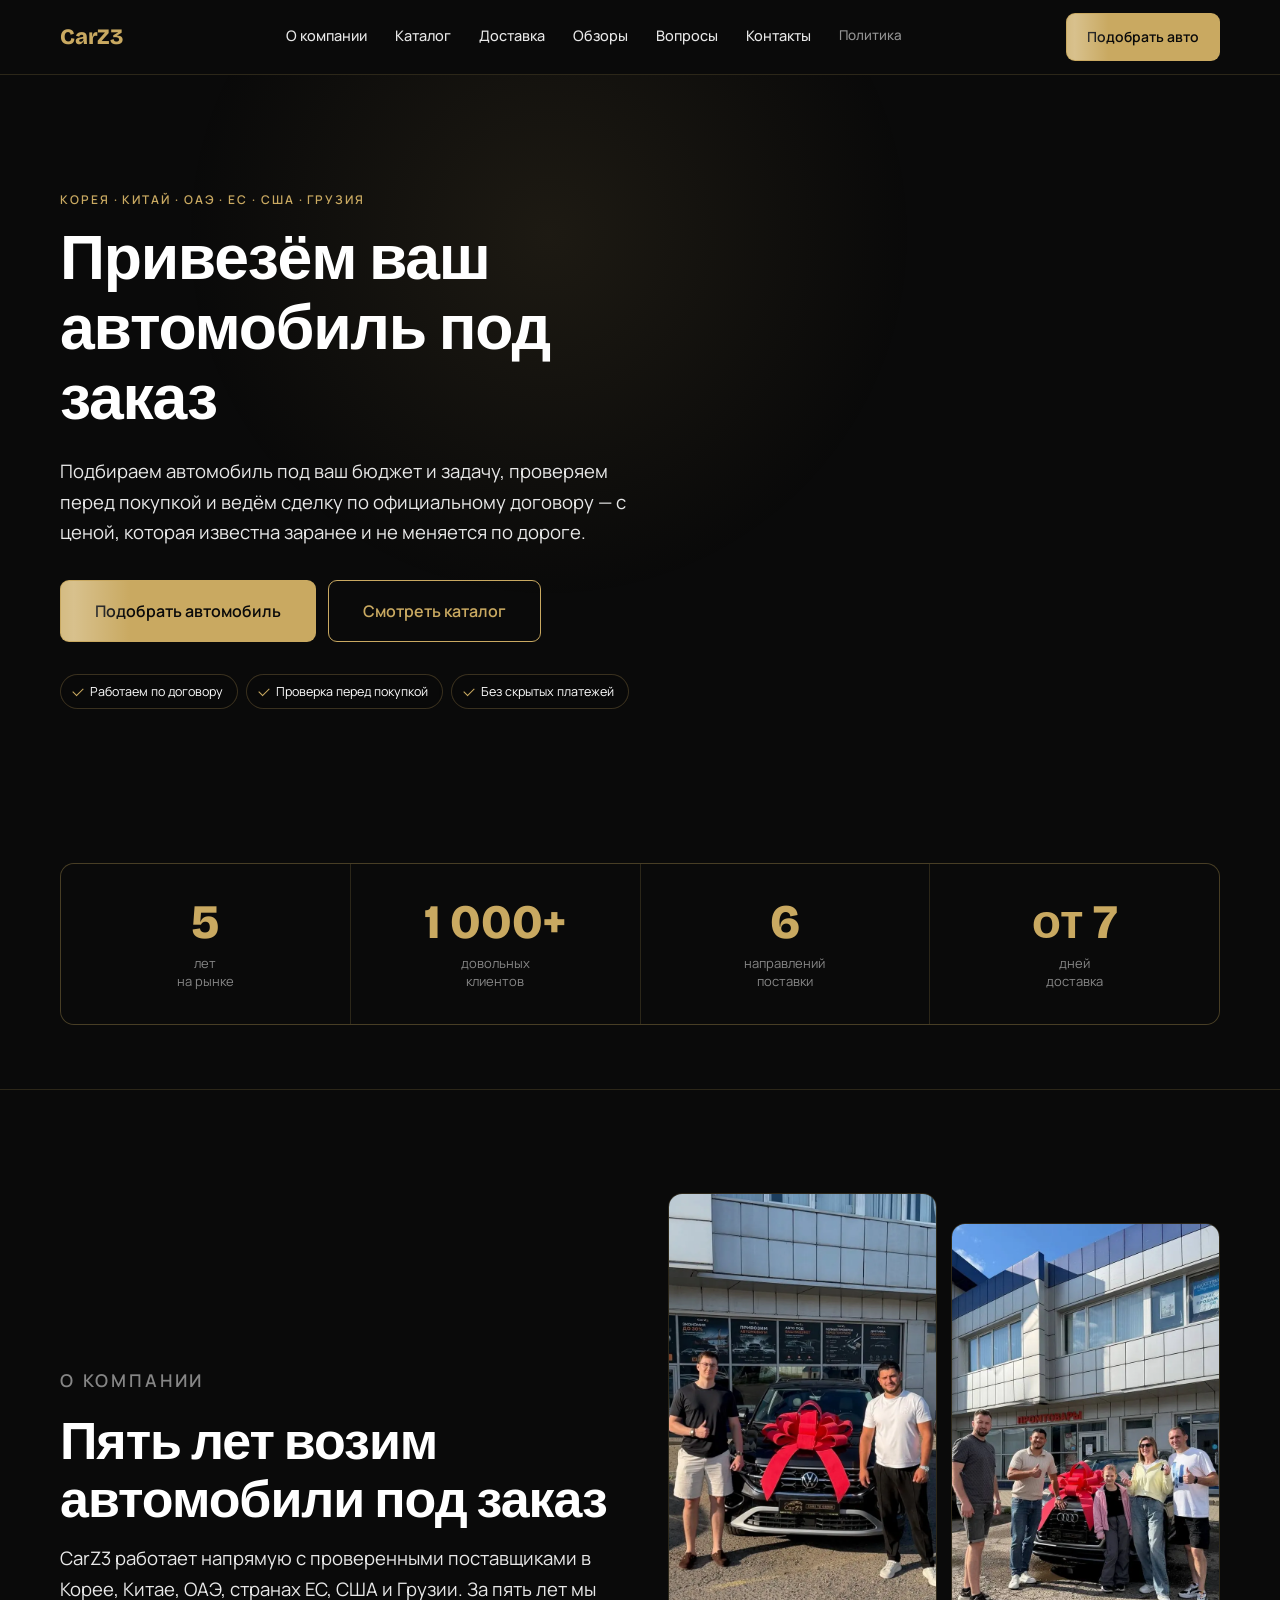
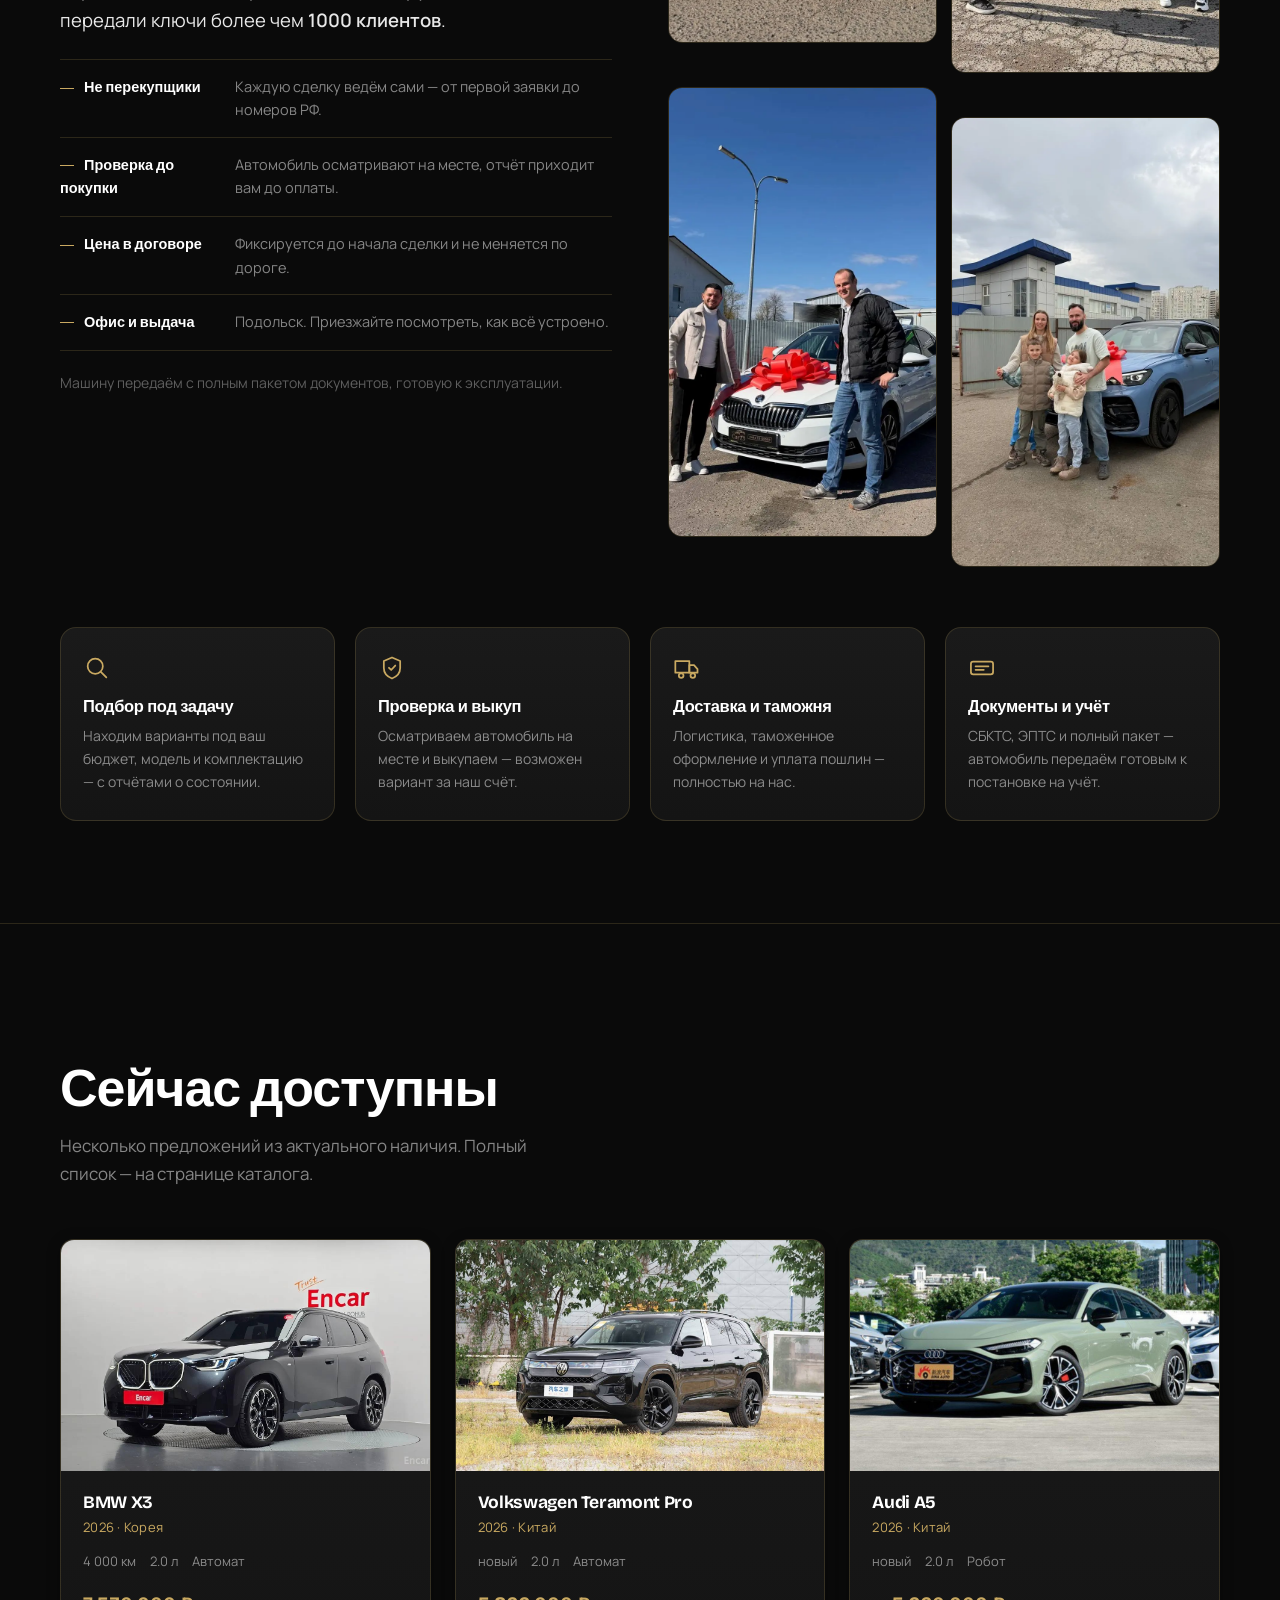
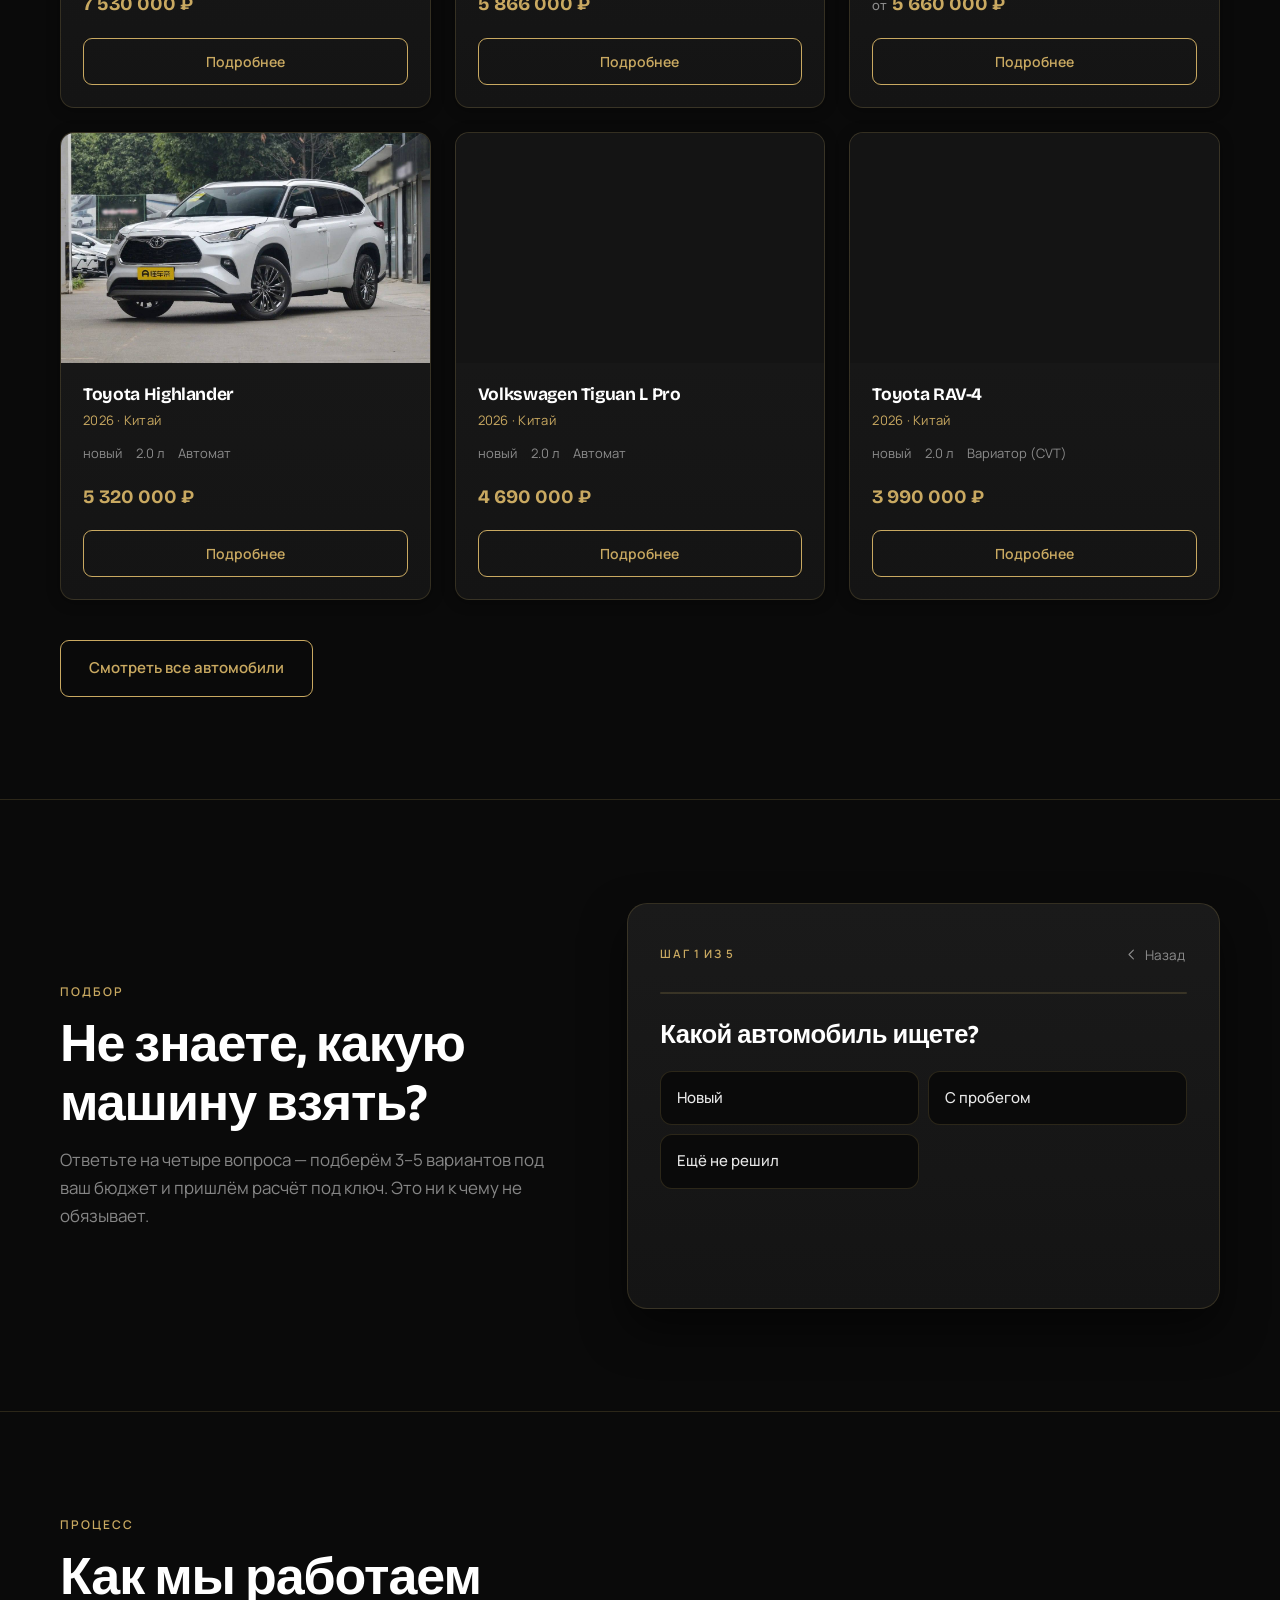
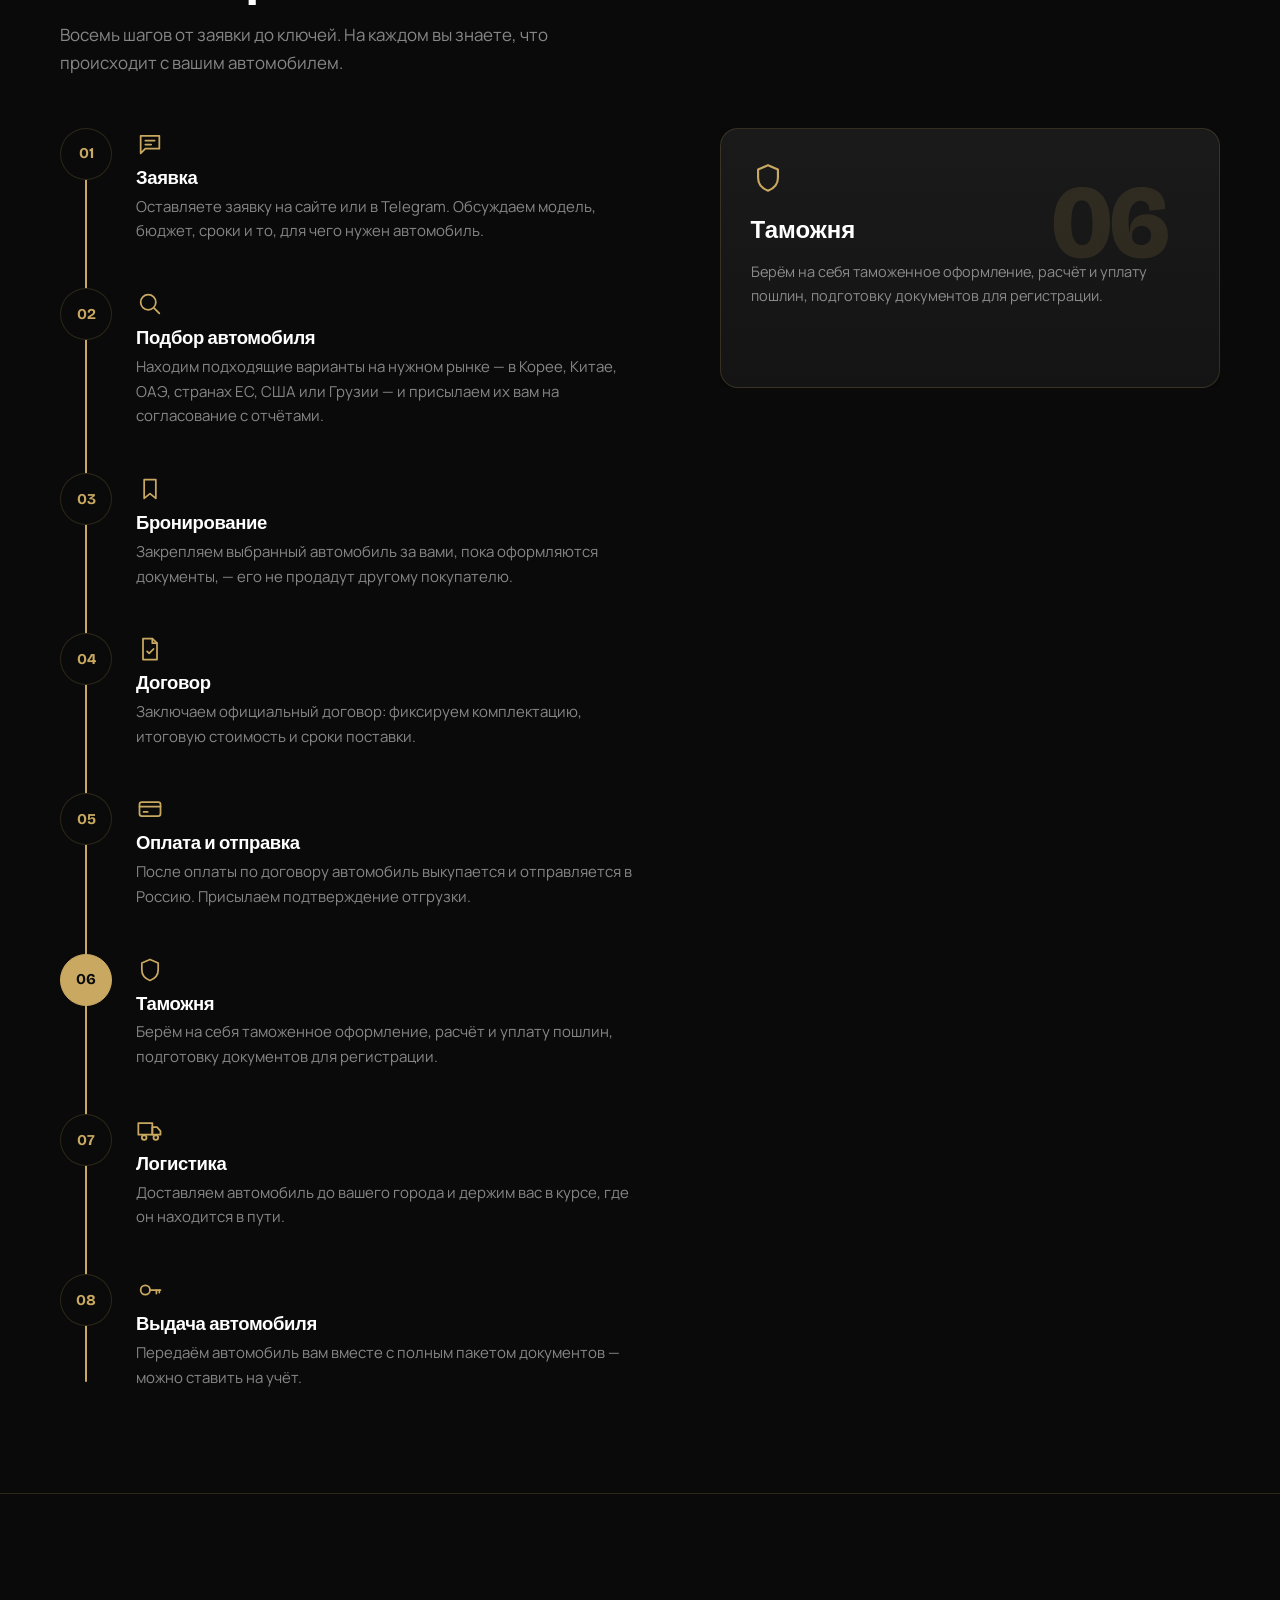
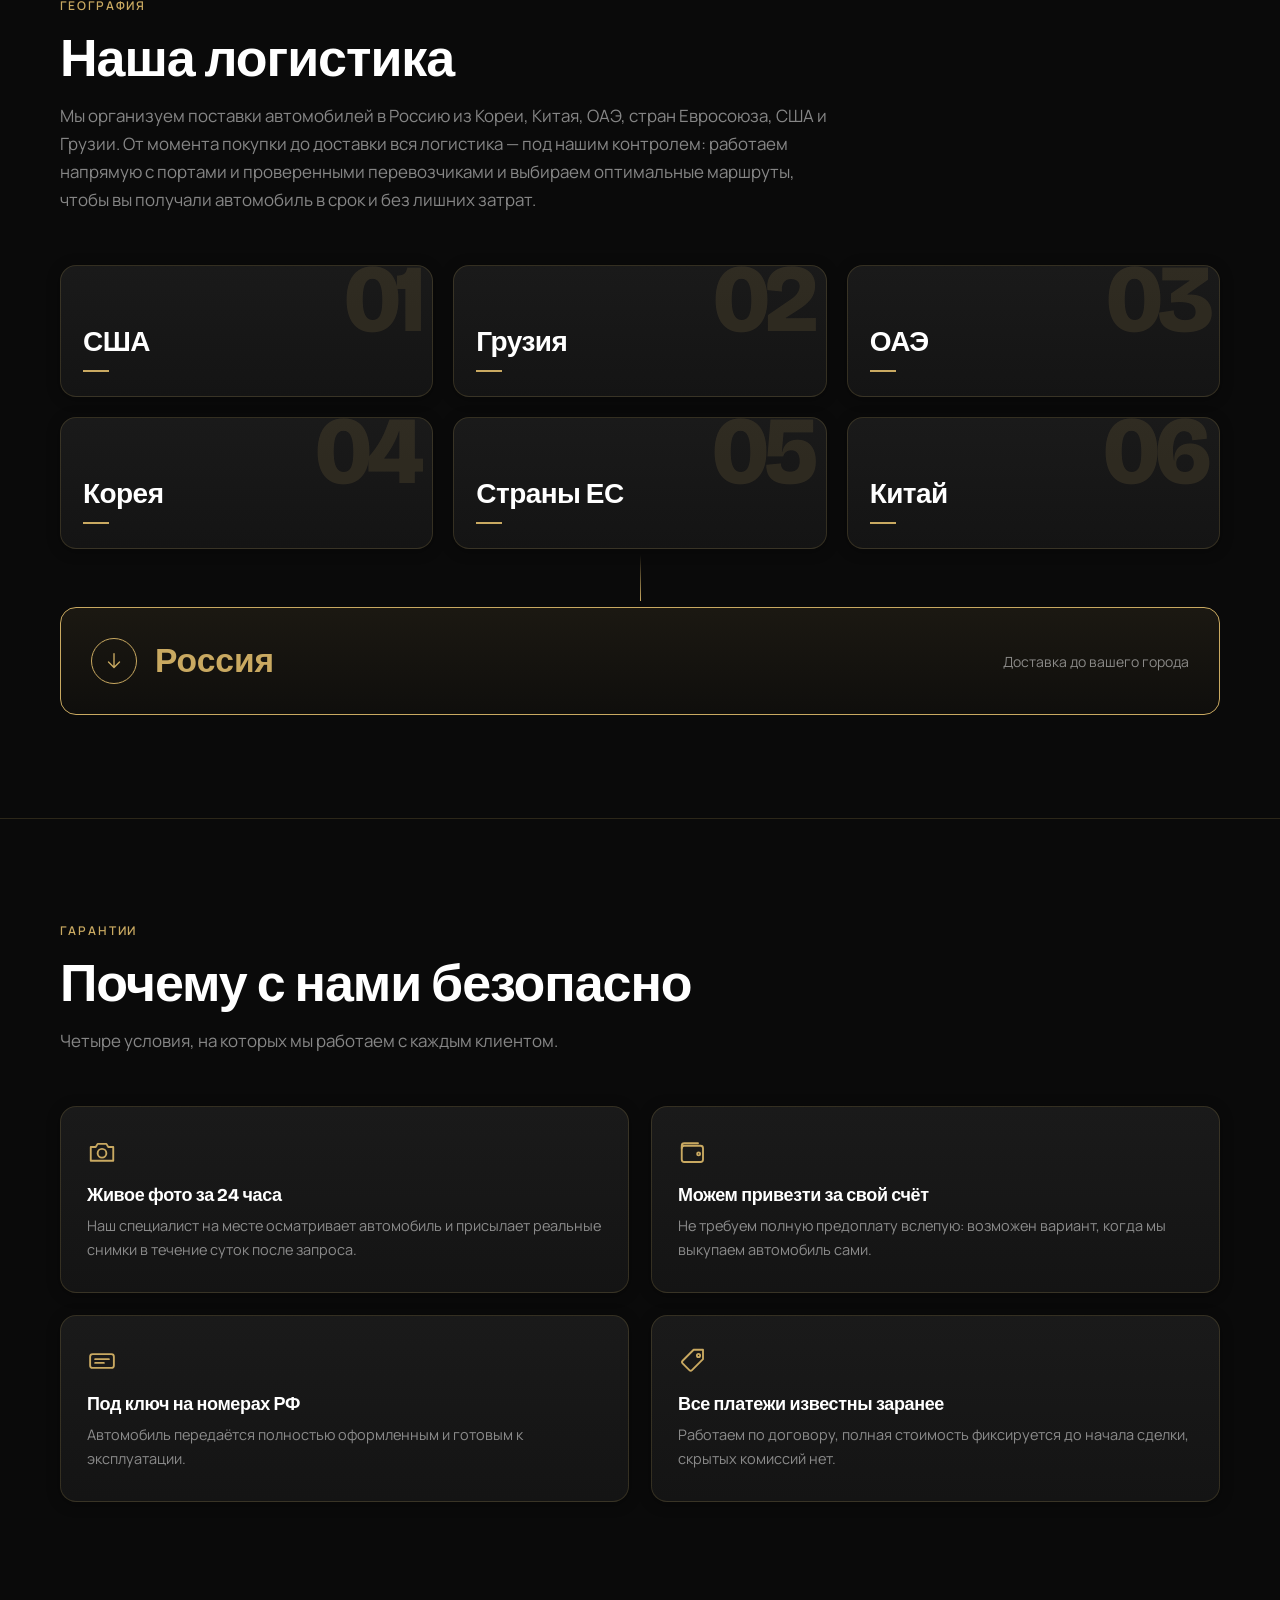
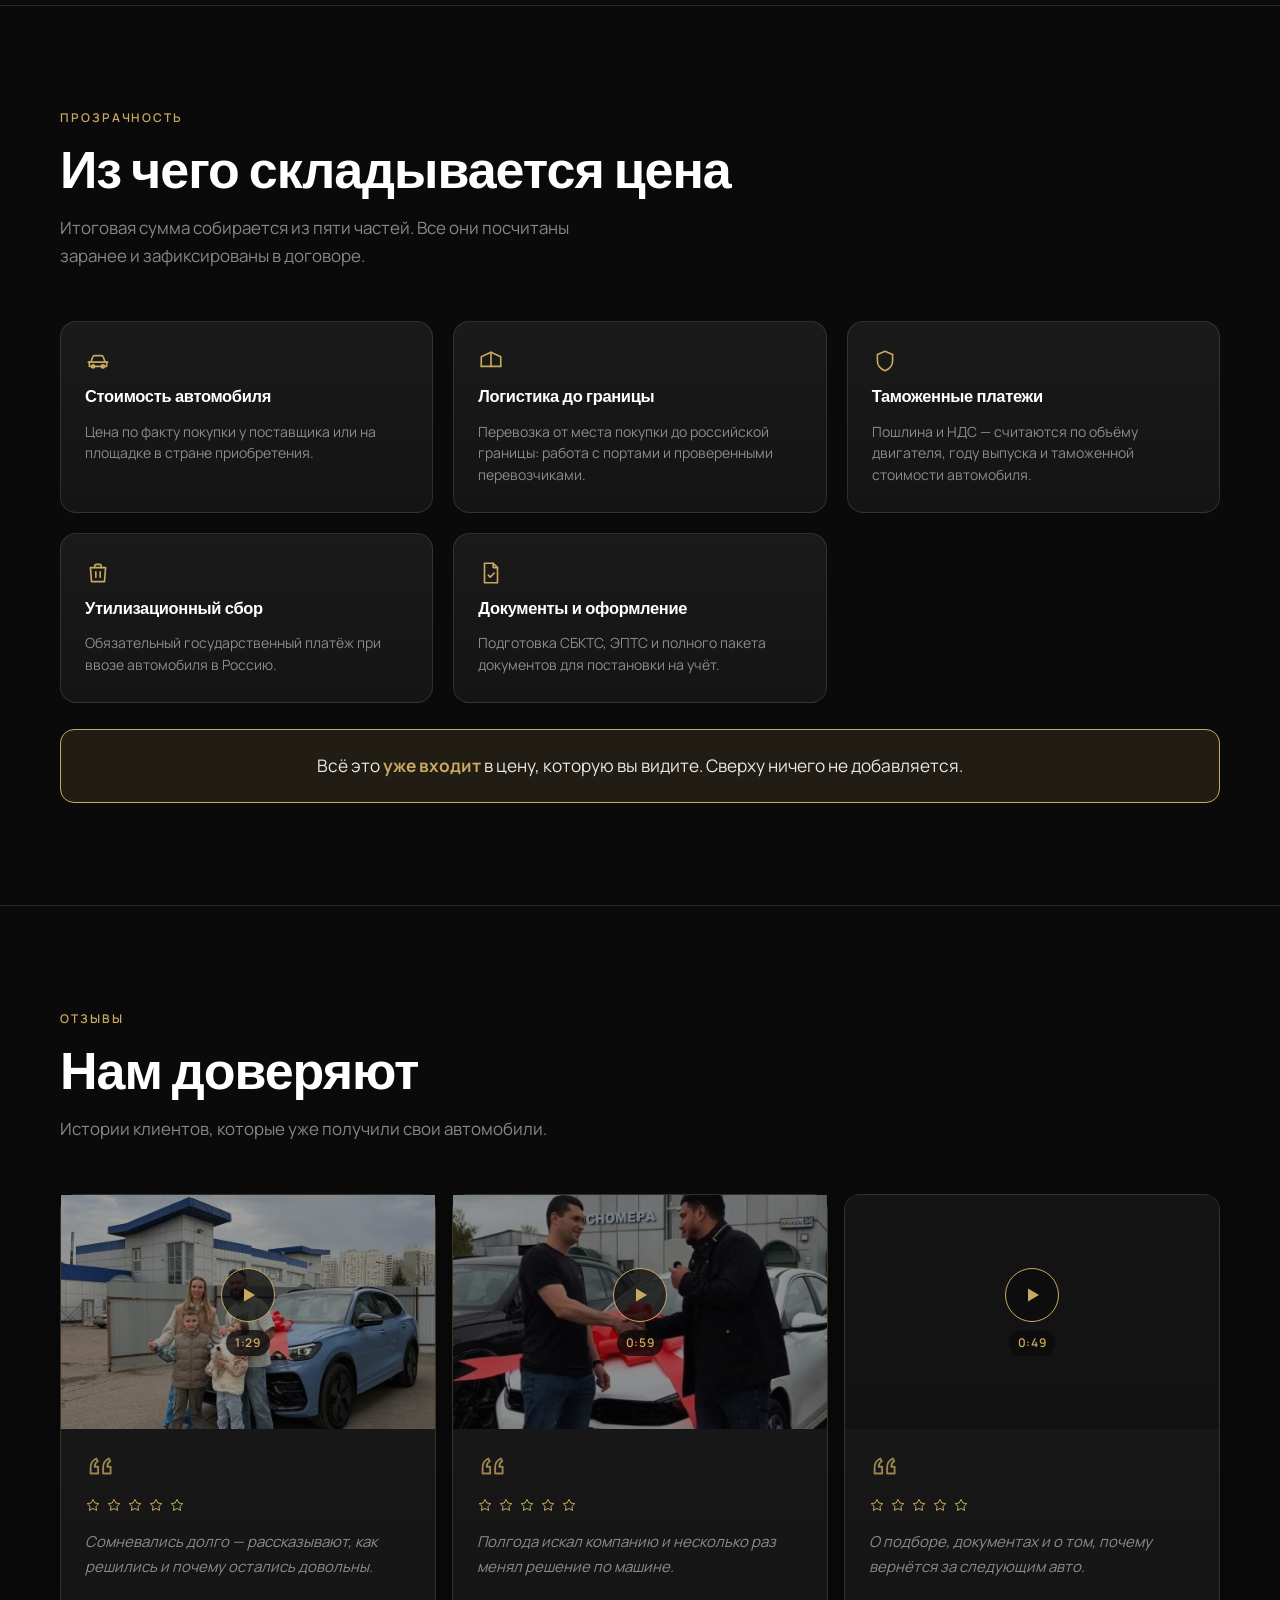
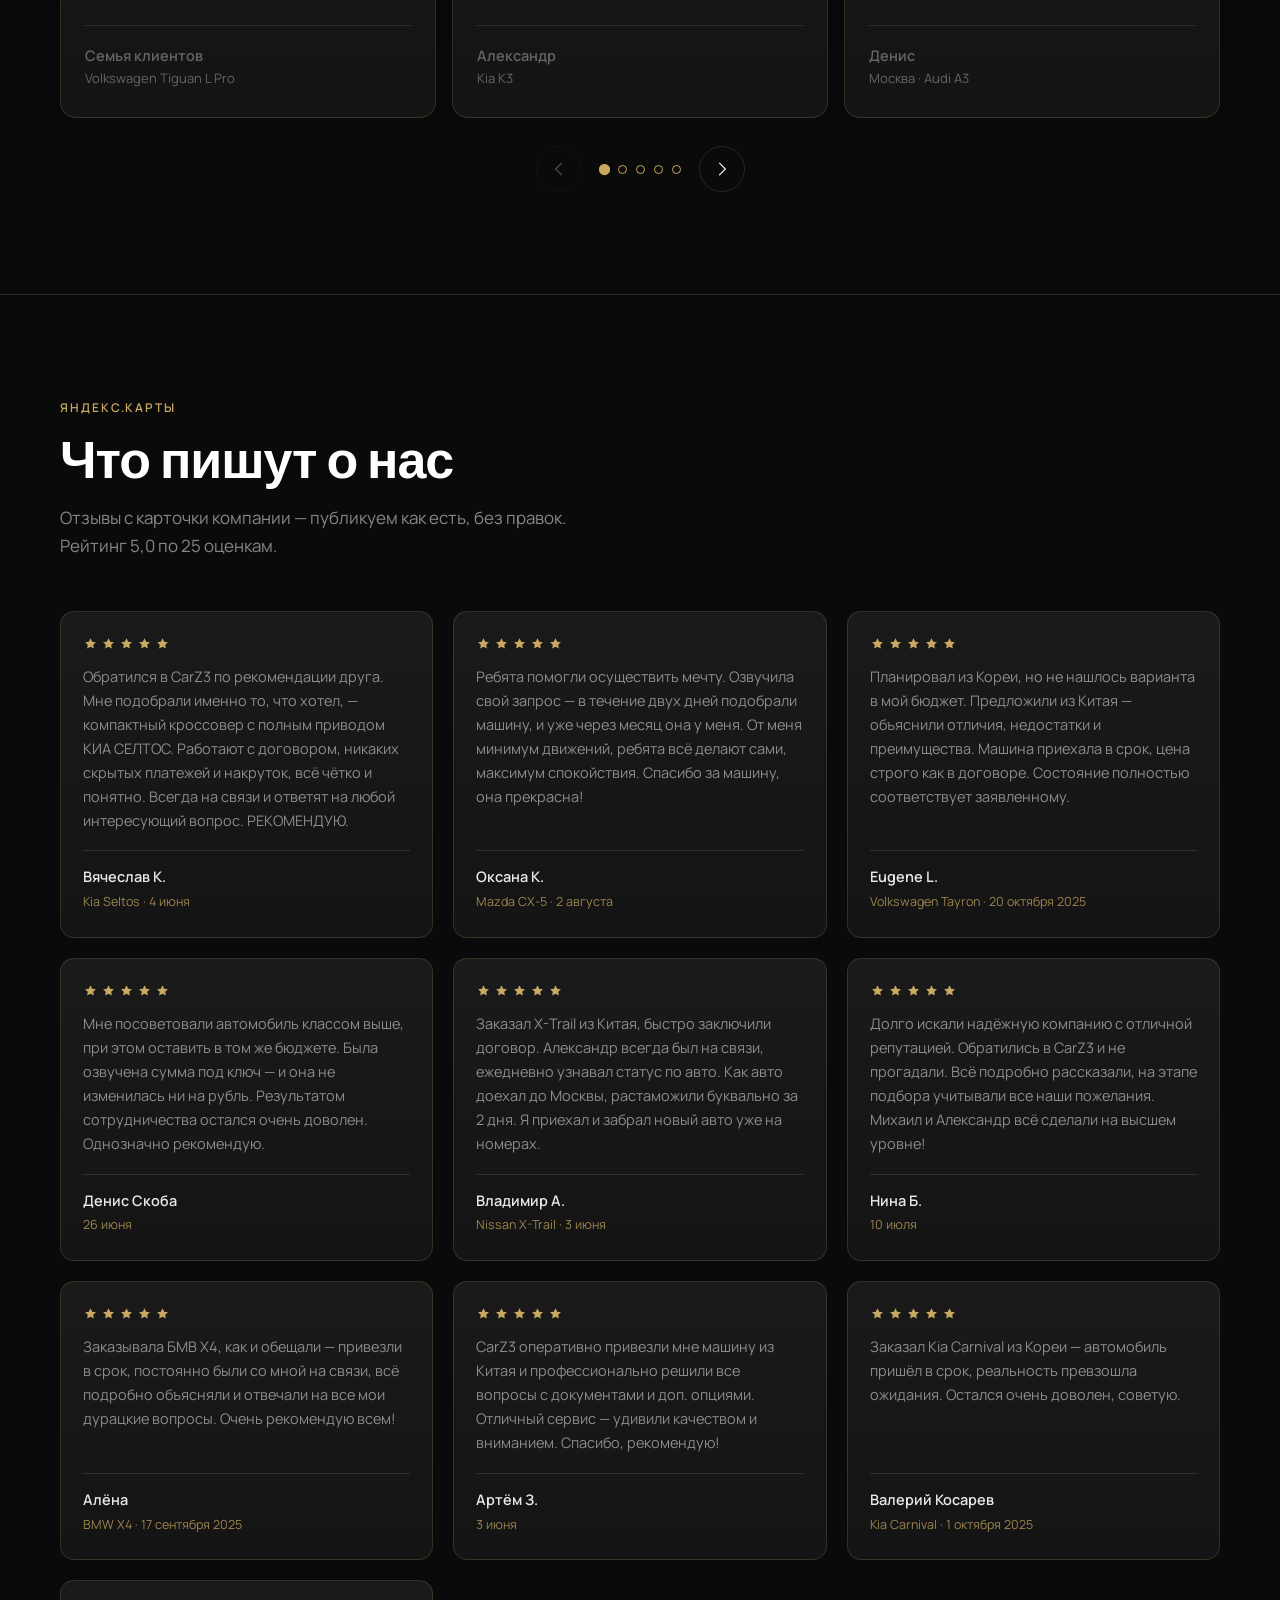
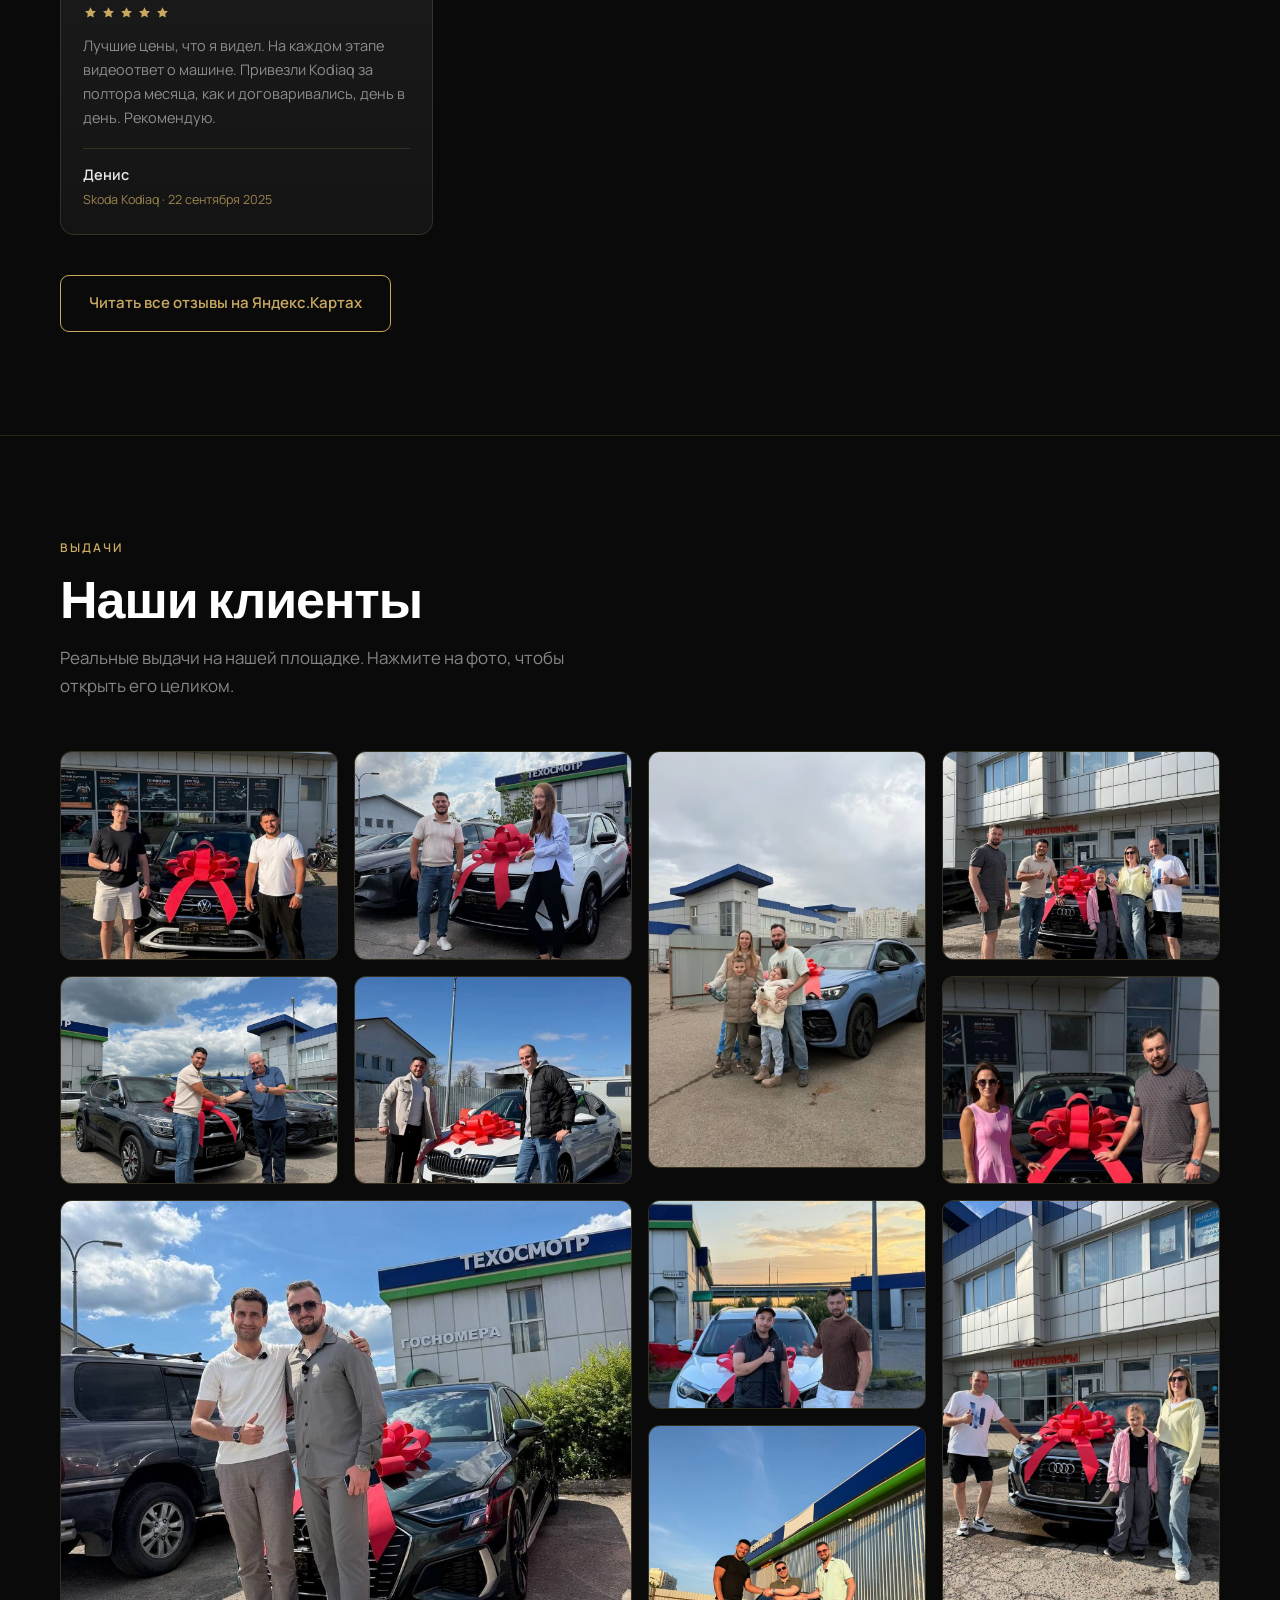
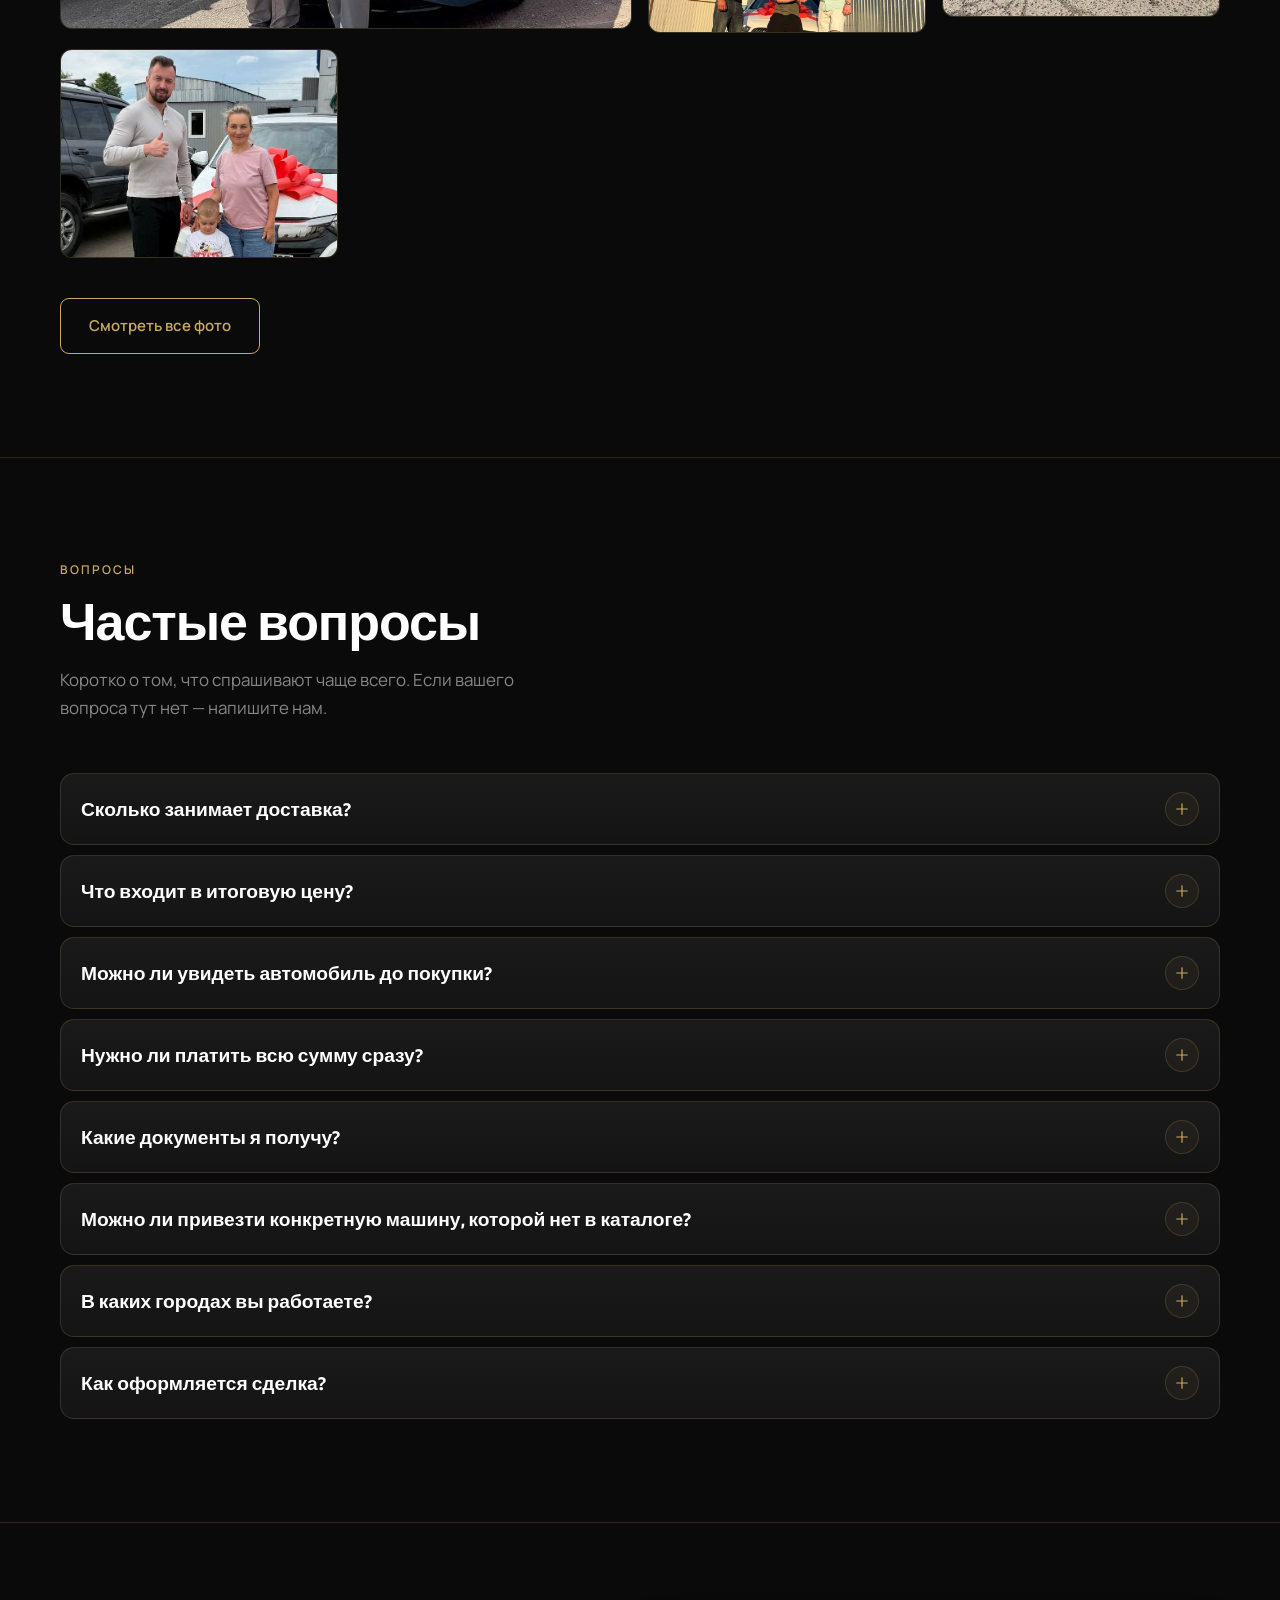
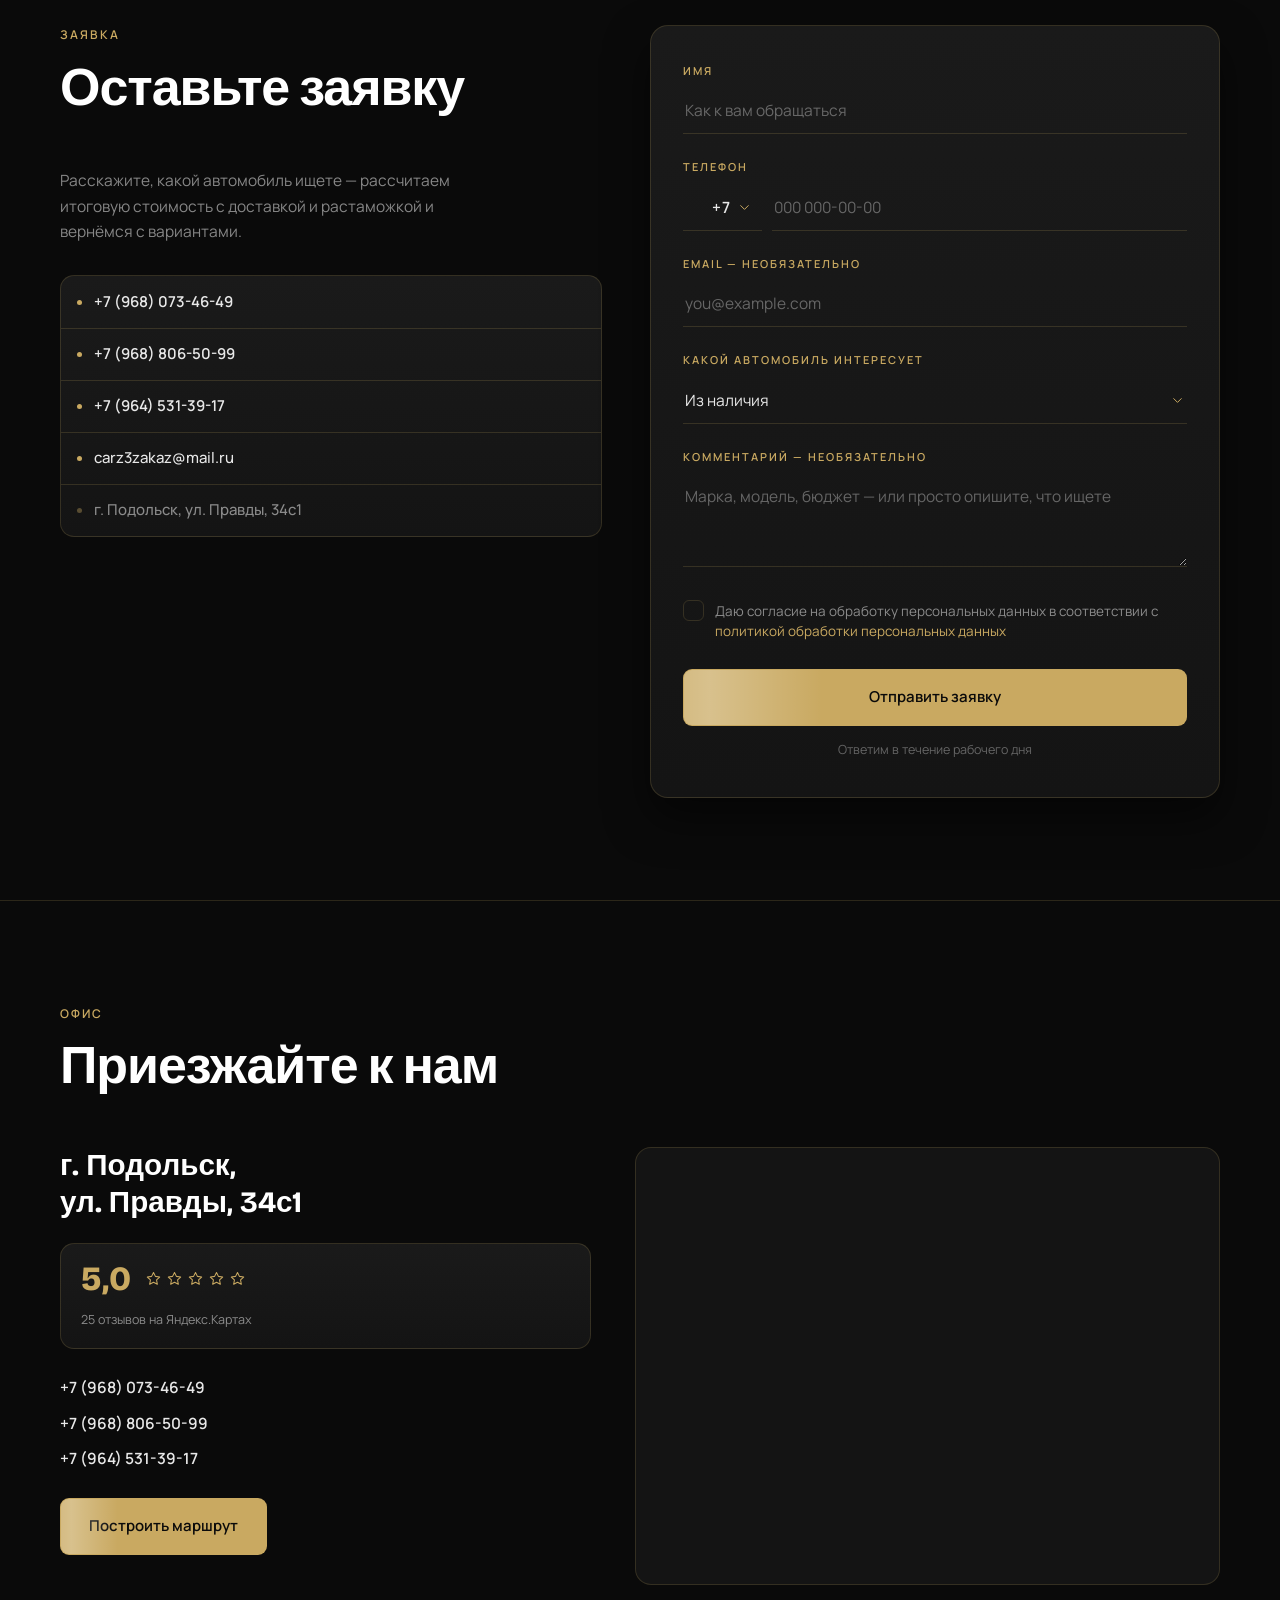
==== commit f7a4ad44: "Add files via upload" ====
--- a/index.html
+++ b/index.html
@@ -34,8 +34,8 @@
 -->
 <link rel="preconnect" href="https://fonts.googleapis.com">
 <link rel="preconnect" href="https://fonts.gstatic.com" crossorigin>
-<link rel="stylesheet" href="https://fonts.googleapis.com/css2?family=Bricolage+Grotesque:wght@600;700;800&family=Manrope:wght@400;500;600;700&display=swap" media="print" onload="this.media='all';this.onload=null">
-<noscript><link rel="stylesheet" href="https://fonts.googleapis.com/css2?family=Bricolage+Grotesque:wght@600;700;800&family=Manrope:wght@400;500;600;700&display=swap"></noscript>
+<link rel="stylesheet" href="https://fonts.googleapis.com/css2?family=Bricolage+Grotesque:opsz,wght@12..96,600..800&family=Manrope:wght@400;500;600;700&display=swap" media="print" onload="this.media='all';this.onload=null">
+<noscript><link rel="stylesheet" href="https://fonts.googleapis.com/css2?family=Bricolage+Grotesque:opsz,wght@12..96,600..800&family=Manrope:wght@400;500;600;700&display=swap"></noscript>
 <!-- Critical CSS: первый экран без блокировки — body, header, hero, btn -->
 <style>
 :root{--bg-page:#0a0a0a;--bg-card:#1a1a1a;--bg-card-alt:#141414;--gold:#C9A961;--gold-hover:#E4CD8E;--gold-soft:rgba(201,169,97,0.12);--gold-line:rgba(201,169,97,0.18);--gold-glow:rgba(201,169,97,0.22);--text-main:#e8e8e8;--text-heading:#fff;--text-muted:rgba(232,232,232,0.56);--text-faint:rgba(232,232,232,0.38);--danger:#c4564f;--font-heading:'Bricolage Grotesque',sans-serif;--font-body:'Manrope',sans-serif;--container:1240px;--header-h:74px;--shadow-rest:0 2px 14px rgba(0,0,0,0.32);--shadow-lift:0 20px 44px rgba(0,0,0,0.52)}
--- a/style.css
+++ b/style.css
@@ -1,3 +1,38 @@
-﻿:root{--bg-page:#0a0a0a;--bg-card:#1a1a1a;--bg-card-alt:#141414;--gold:#C9A961;--gold-hover:#E4CD8E;--gold-soft:rgba(201,169,97,0.12);--gold-line:rgba(201,169,97,0.18);--gold-glow:rgba(201,169,97,0.22);--text-main:#e8e8e8;--text-heading:#ffffff;--text-muted:rgba(232,232,232,0.56);--text-faint:rgba(232,232,232,0.38);--danger:#c4564f;--danger-soft:rgba(196,86,79,0.14);--font-heading:'Bricolage Grotesque',sans-serif;--font-body:'Manrope',sans-serif;--container:1240px;--header-h:74px;--shadow-rest:0 2px 14px rgba(0,0,0,0.32);--shadow-lift:0 20px 44px rgba(0,0,0,0.52)}*{margin:0;padding:0;box-sizing:border-box}html{scroll-behavior:smooth;-webkit-text-size-adjust:100%}body{background:var(--bg-page);color:var(--text-main);font-family:var(--font-body);font-size:16px;line-height:1.65;overflow-x:hidden;-webkit-font-smoothing:antialiased;-moz-osx-font-smoothing:grayscale}body.is-scroll-locked{overflow:hidden}img{max-width:100%;display:block}a{color:inherit;text-decoration:none}ol,ul{list-style:none}button{font:inherit;background:none;border:none;cursor:pointer;color:inherit}svg{display:block}h1,h2,h3{font-family:var(--font-heading);color:var(--text-heading);font-weight:700;line-height:1.12;letter-spacing:-0.02em}a:focus-visible,button:focus-visible{outline:2px solid var(--gold);outline-offset:3px;border-radius:4px}.container{width:100%;max-width:var(--container);margin:0 auto;padding:0 20px}.section{padding:clamp(56px,8vw,118px) 0}.section--tight{padding:clamp(36px,5vw,64px) 0}.section[id]{scroll-margin-top:calc(var(--header-h) + 12px)}.divider-top{border-top:1px solid var(--gold-line)}@media (min-width:768px){.container{padding:0 40px}}.eyebrow{font-size:12px;letter-spacing:0.16em;text-transform:uppercase;color:var(--gold);font-weight:600;margin-bottom:14px}.section-title{font-size:clamp(1.75rem,1.2rem + 2.6vw,3.25rem);margin-bottom:14px}.section-lead{color:var(--text-muted);font-size:clamp(0.94rem,0.9rem + 0.2vw,1.06rem);max-width:520px;margin-bottom:clamp(32px,4vw,56px)}.section-lead--wide{max-width:780px}.section-lead--flush{margin-bottom:0}.section-head{margin-bottom:clamp(32px,4vw,56px)}.section-head .section-lead{margin-bottom:0}.reveal{opacity:0;transform:translateY(20px);transition:opacity .5s ease,transform .5s ease}.reveal.is-visible{opacity:1;transform:translateY(0)}.btn{display:inline-flex;align-items:center;justify-content:center;gap:9px;padding:15px 28px;border-radius:9px;font-family:var(--font-body);font-weight:600;font-size:15px;border:1.5px solid transparent;min-height:50px;text-align:center;transition:background-color .22s ease,border-color .22s ease,color .22s ease,transform .22s ease,box-shadow .22s ease}.btn--gold{background:var(--gold);color:#0a0a0a}.btn--gold:hover{background:var(--gold-hover);transform:translateY(-4px);box-shadow:0 14px 30px rgba(201,169,97,0.26)}.btn--outline{background:transparent;border-color:var(--gold);color:var(--gold)}.btn--outline:hover{background:var(--gold-soft);border-color:var(--gold-hover);color:var(--gold-hover);transform:translateY(-4px)}.btn--ghost{background:transparent;border-color:var(--gold-line);color:var(--text-main)}.btn--ghost:hover{border-color:var(--gold);color:var(--gold);transform:translateY(-4px)}.btn--sm{padding:11px 20px;font-size:14px;min-height:44px}.btn--lg{padding:17px 34px;font-size:16px;min-height:56px}.btn--full{width:100%}.header{position:sticky;top:0;z-index:400;background:var(--bg-page);border-bottom:1px solid var(--gold-line)}.header__inner{display:flex;align-items:center;justify-content:space-between;gap:16px;height:var(--header-h)}.logo{font-family:var(--font-heading);font-weight:800;font-size:22px;color:var(--gold);letter-spacing:-0.01em;white-space:nowrap}.header__back{font-size:14px;color:var(--text-muted);white-space:nowrap;margin-left:auto;margin-right:4px;transition:color .2s ease}.header__back:hover{color:var(--gold)}.header__nav{display:none}.header__actions{display:none}@media (min-width:1024px){.header__nav{display:flex;align-items:center;gap:22px}@media (min-width:1200px){.header__nav{gap:28px}}.header__nav a{font-size:14.5px;font-weight:500;color:var(--text-main);position:relative;padding-bottom:3px;transition:color .2s ease}.header__nav a::after{content:'';position:absolute;left:0;bottom:0;width:100%;height:1px;background:var(--gold);transform:scaleX(0);transform-origin:left center;transition:transform .28s ease}.header__nav a:hover{color:var(--gold)}.header__nav a:hover::after{transform:scaleX(1)}.header__nav a.is-current{color:var(--gold)}.header__nav a.is-current::after{transform:scaleX(1)}.header__actions{display:flex;align-items:center;gap:20px}.header__back{display:none}}.section-actions{display:flex;flex-direction:column;gap:12px;margin-top:clamp(28px,3.5vw,40px)}@media (min-width:620px){.section-actions{flex-direction:row;flex-wrap:wrap}}.section--flush-top{padding-top:0}.burger{position:relative;z-index:320;width:46px;height:46px;display:flex;flex-direction:column;justify-content:center;align-items:center;gap:6px;flex-shrink:0}.burger span{display:block;width:24px;height:2px;background:var(--gold);border-radius:2px;transition:transform .3s ease,opacity .3s ease}.burger.is-active span:nth-child(1){transform:translateY(8px) rotate(45deg)}.burger.is-active span:nth-child(2){opacity:0}.burger.is-active span:nth-child(3){transform:translateY(-8px) rotate(-45deg)}@media (min-width:1024px){.burger{display:none}}.menu{position:fixed;inset:0;z-index:300;background:rgba(10,10,10,0.97);display:flex;flex-direction:column;justify-content:center;padding:calc(var(--header-h) + 24px) 20px 32px;opacity:0;visibility:hidden;transition:opacity .32s ease,visibility .32s;overflow-y:auto}.menu.is-open{opacity:1;visibility:visible}.menu__nav{display:flex;flex-direction:column;gap:4px;text-align:center;margin-bottom:auto}.menu__nav a{font-family:var(--font-heading);font-weight:700;font-size:clamp(1.6rem,1.2rem + 2.4vw,2.4rem);color:var(--text-heading);padding:12px 0;opacity:0;transform:translateY(16px);transition:opacity .38s ease,transform .38s ease,color .2s ease}.menu.is-open .menu__nav a{opacity:1;transform:translateY(0)}.menu__nav a:active{color:var(--gold)}.menu__foot{border-top:1px solid var(--gold-line);padding-top:24px;margin-top:32px;display:flex;flex-direction:column;gap:14px;text-align:center;opacity:0;transform:translateY(16px);transition:opacity .38s ease .28s,transform .38s ease .28s}.menu.is-open .menu__foot{opacity:1;transform:translateY(0)}.menu__phone{font-family:var(--font-heading);font-weight:700;font-size:20px;color:var(--gold)}.menu__mail{font-size:15px;color:var(--text-muted)}.menu__btns{display:grid;grid-template-columns:1fr 1fr;gap:10px;margin-top:4px}@media (min-width:1024px){.menu{display:none}}.cursor-dot,.cursor-ring{position:fixed;top:0;left:0;pointer-events:none;z-index:9999;border-radius:50%;opacity:0;transition:opacity .3s ease}.cursor-dot{width:6px;height:6px;margin:-3px 0 0 -3px;background:var(--gold)}.cursor-ring{width:34px;height:34px;margin:-17px 0 0 -17px;border:1px solid var(--gold);transition:opacity .3s ease,background-color .25s ease}.cursor-dot.is-on,.cursor-ring.is-on{opacity:1}.cursor-ring.is-hover{background:var(--gold-soft)}.cursor-dot.is-off,.cursor-ring.is-off{opacity:0 !important}@media (hover:none),(max-width:1023px){.cursor-dot,.cursor-ring{display:none !important}}.custom-cursor-active,.custom-cursor-active *{cursor:none !important}.hero{position:relative;overflow:hidden;padding:clamp(60px,9vw,120px) 0 clamp(48px,7vw,96px)}@media (max-width:1023px){.hero{padding-bottom:clamp(110px,26vw,190px)}}.hero__bg{position:absolute;inset:0;z-index:0;overflow:hidden}.hero__bg picture,.hero__bg img{display:block;width:100%;height:100%;object-fit:cover;object-position:50% 55%;display:block}@media (max-width:767px){.hero__bg{background-position:calc(50% - 65px) center}}.hero__bg::after{content:'';position:absolute;inset:0;z-index:1;background:linear-gradient(180deg,rgba(10,10,10,0.95) 0%,rgba(10,10,10,0.88) 34%,rgba(10,10,10,0.62) 58%,rgba(10,10,10,0.42) 78%,rgba(10,10,10,0.9) 100%)}@media (min-width:1024px){.hero__bg{background-position:center}.hero__bg::after{background:linear-gradient(90deg,rgba(10,10,10,0.85) 0%,rgba(10,10,10,0.6) 100%)}}.hero::before{content:'';position:absolute;top:-220px;left:50%;width:min(760px,130vw);height:min(760px,130vw);z-index:1;transform:translateX(-62%);background:radial-gradient(circle,var(--gold) 0%,transparent 68%);opacity:0.1;pointer-events:none}.hero .container{position:relative;z-index:2}.hero__title{font-size:clamp(2rem,1.35rem + 3.2vw,4.25rem);max-width:15ch;margin-bottom:22px}.hero__lead{font-size:clamp(1rem,0.95rem + 0.4vw,1.16rem);color:var(--text-main);max-width:54ch;margin-bottom:32px}.hero__actions{display:flex;flex-direction:column;gap:12px;margin-bottom:32px}.hero__trust{font-size:13.5px;color:var(--text-muted);line-height:1.9}.hero__trust .dot{color:var(--gold);margin:0 9px}@media (min-width:620px){.hero__actions{flex-direction:row;flex-wrap:wrap}}.stats{display:grid;grid-template-columns:repeat(auto-fit,minmax(150px,1fr));gap:1px;background:var(--gold-line);border:1px solid var(--gold-line);border-radius:14px;overflow:hidden}.stat{background:var(--bg-page);padding:26px 18px;text-align:center}.stat__num{font-family:var(--font-heading);font-weight:800;font-size:clamp(1.9rem,1.4rem + 2.2vw,3rem);color:var(--gold);line-height:1;margin-bottom:8px}.stat__label{font-size:13px;color:var(--text-muted);line-height:1.4}@media (min-width:900px){.stat{padding:34px 20px}}.cards-grid{display:grid;grid-template-columns:1fr;gap:20px}@media (min-width:620px){.cards-grid{grid-template-columns:repeat(2,1fr)}}@media (min-width:1024px){.cards-grid{grid-template-columns:repeat(auto-fill,minmax(272px,1fr));gap:24px}.cards-grid--3{grid-template-columns:repeat(3,1fr)}}.car-card{display:flex;flex-direction:column;background:linear-gradient(180deg,var(--bg-card) 0%,var(--bg-card-alt) 100%);border:1px solid var(--gold-line);border-radius:14px;overflow:hidden;box-shadow:var(--shadow-rest);transition:transform .26s ease,box-shadow .26s ease,border-color .26s ease}.car-card:hover,.car-card.is-touched{transform:translateY(-4px);border-color:var(--gold);box-shadow:var(--shadow-lift),0 0 0 1px var(--gold-glow)}.car-card__media{aspect-ratio:16 / 10;background:var(--bg-card-alt);position:relative;overflow:hidden}.car-card__media img{width:100%;height:100%;object-fit:cover}.car-card__body{padding:22px;display:flex;flex-direction:column;flex:1}.car-card__title{font-size:17.5px;margin-bottom:5px}.car-card__meta{font-size:13px;color:var(--gold);margin-bottom:12px;letter-spacing:0.02em}.car-card__specs{display:flex;flex-wrap:wrap;gap:6px 14px;font-size:13px;color:var(--text-muted);margin-bottom:16px}.car-card__price{font-family:var(--font-heading);font-weight:700;font-size:19px;color:var(--gold);margin-bottom:18px}.car-card__price small{font-family:var(--font-body);font-weight:500;font-size:13px;color:var(--text-muted);margin-right:5px}.car-card__note{color:var(--text-muted);font-size:14px;margin-bottom:18px;flex:1}.car-card .btn{margin-top:auto}@keyframes skeletonPulse{0%,100%{opacity:0.4}50%{opacity:0.8}}.skeleton{background:#232323;border-radius:6px;animation:skeletonPulse 1.6s ease-in-out infinite}.skeleton--media{aspect-ratio:16 / 10;border-radius:0}.skeleton--line{height:14px;margin-bottom:12px}.skeleton--title{width:72%;height:17px}.skeleton--spec{width:54%}.skeleton--price{width:40%;height:20px;margin-bottom:20px}.skeleton--btn{width:100%;height:44px;border-radius:9px;margin-bottom:0}.process-layout{display:block}.process-panel{display:none}@media (min-width:1024px){.process-layout{display:grid;grid-template-columns:minmax(0,55fr) minmax(0,45fr);gap:48px;align-items:start}.process-panel{display:block;position:sticky;top:96px;min-width:0;max-height:calc(100vh - 124px);overflow-y:auto;overscroll-behavior:contain;scrollbar-width:none}.process-panel::-webkit-scrollbar{display:none}.process-steps{min-width:0}}.panel-card{position:relative;border:1px solid var(--gold-line);border-radius:18px;padding:32px 30px;min-height:260px;background:linear-gradient(180deg,var(--bg-card) 0%,var(--bg-card-alt) 100%);box-shadow:var(--shadow-rest);overflow:hidden}.panel__inner{position:relative;z-index:1;opacity:1;transition:opacity .3s ease}.panel__inner.is-fading{opacity:0}.panel__num{position:absolute;top:10px;right:22px;font-family:var(--font-heading);font-weight:800;font-size:104px;line-height:1;color:var(--gold);opacity:0.13;letter-spacing:-0.04em;user-select:none;pointer-events:none;z-index:0}.panel__icon{color:var(--gold);margin-bottom:16px}.panel__icon svg{width:34px;height:34px}.panel__title{font-family:var(--font-heading);font-weight:700;font-size:24px;color:var(--text-heading);margin-bottom:10px}.panel__desc{font-size:14.5px;color:var(--text-muted)}.panel__media{margin-top:18px;border-radius:12px;overflow:hidden;aspect-ratio:16 / 10;max-height:200px;background:var(--bg-card-alt)}.panel__media img{width:100%;height:100%;object-fit:cover}.timeline{position:relative}.steps{position:relative}.timeline__track,.timeline__fill{position:absolute;left:21px;top:8px;bottom:8px;width:2px;border-radius:2px}.timeline__track{background:var(--gold-line)}.timeline__fill{background:var(--gold);transform:scaleY(0);transform-origin:top center;transition:transform 1.5s cubic-bezier(.4,0,.2,1)}.timeline.is-filled .timeline__fill{transform:scaleY(1)}.step{position:relative;display:flex;gap:16px;padding:0 0 34px 0}.step:last-child{padding-bottom:0}.step__marker{position:relative;z-index:1;width:44px;height:44px;flex-shrink:0;border-radius:50%;border:1px solid var(--gold-line);background:var(--bg-page);display:flex;align-items:center;justify-content:center;font-family:var(--font-heading);font-weight:700;font-size:13.5px;color:var(--gold);transition:border-color .26s ease,transform .26s ease}.step:hover .step__marker,.step.is-touched .step__marker{border-color:var(--gold);transform:scale(1.06)}@media (min-width:1024px){.step{transition:opacity .3s ease}.step.is-active .step__marker{border-color:var(--gold);background:var(--gold);color:#0a0a0a}}.step.is-touched .step__marker{border-color:var(--gold);background:var(--gold);color:#0a0a0a}.step__body{flex:1;padding-top:2px;min-width:0}.step__icon{width:26px;height:26px;color:var(--gold);margin-bottom:10px}.step__title{font-size:17px;margin-bottom:6px}.step__desc{font-size:14.5px;color:var(--text-muted);max-width:56ch}@media (min-width:768px){.timeline__track,.timeline__fill{left:25px}.step{gap:24px;padding-bottom:44px}.step__marker{width:52px;height:52px;font-size:15px}.step__title{font-size:18.5px}.step__desc{font-size:15px}.step__icon{width:28px;height:28px}}.origins{display:grid;grid-template-columns:1fr;gap:14px}@media (min-width:560px){.origins{grid-template-columns:repeat(2,1fr);gap:16px}}@media (min-width:1024px){.origins{grid-template-columns:repeat(3,1fr);gap:20px}}.origin-card{position:relative;overflow:hidden;display:flex;align-items:flex-end;min-height:132px;padding:24px 22px;border:1px solid var(--gold-line);border-radius:16px;background:linear-gradient(180deg,var(--bg-card) 0%,var(--bg-card-alt) 100%);box-shadow:var(--shadow-rest);transition:transform .28s ease,border-color .28s ease,box-shadow .28s ease}.origin-card:hover,.origin-card.is-touched{transform:translateY(-4px);border-color:var(--gold);box-shadow:var(--shadow-lift),0 0 0 1px var(--gold-glow)}.origin-card::before{content:'';position:absolute;top:0;left:0;right:0;height:1px;background:linear-gradient(90deg,transparent,var(--gold),transparent);opacity:0;transition:opacity .3s ease}.origin-card:hover::before,.origin-card.is-touched::before{opacity:1}.origin-card__num{position:absolute;top:-14px;right:12px;font-family:var(--font-heading);font-weight:800;font-size:clamp(4.5rem,3.6rem + 3vw,6.5rem);line-height:1;color:var(--gold);opacity:0.13;letter-spacing:-0.05em;user-select:none;pointer-events:none;transition:opacity .28s ease}.origin-card:hover .origin-card__num,.origin-card.is-touched .origin-card__num{opacity:0.2}.origin-card__name{position:relative;z-index:1;font-family:var(--font-heading);font-weight:700;font-size:clamp(1.35rem,1.15rem + 0.9vw,1.75rem);color:var(--text-heading);line-height:1.15;transition:color .28s ease}.origin-card:hover .origin-card__name,.origin-card.is-touched .origin-card__name{color:var(--gold)}.origin-card__name::after{content:'';display:block;width:26px;height:2px;margin-top:12px;background:var(--gold);transform-origin:left center;transition:transform .32s cubic-bezier(.4,0,.2,1)}.origin-card:hover .origin-card__name::after,.origin-card.is-touched .origin-card__name::after{transform:scaleX(2.4)}.origins-flow{display:flex;justify-content:center;padding:6px 0}.origins-flow span{display:block;width:1px;height:46px;background:linear-gradient(180deg,transparent 0%,var(--gold) 100%)}.destination{display:flex;align-items:center;gap:18px;flex-wrap:wrap;padding:26px 24px;border:1px solid var(--gold);border-radius:16px;background:linear-gradient(180deg,rgba(201,169,97,0.09) 0%,rgba(201,169,97,0.03) 100%)}.destination__icon{width:46px;height:46px;flex-shrink:0;border-radius:50%;border:1px solid var(--gold);display:flex;align-items:center;justify-content:center;color:var(--gold)}.destination__icon svg{width:22px;height:22px}.destination__name{font-family:var(--font-heading);font-weight:700;font-size:clamp(1.5rem,1.2rem + 1.4vw,2.1rem);color:var(--gold);line-height:1.1}.destination__label{font-size:14px;color:var(--text-muted);width:100%}@media (min-width:768px){.destination{padding:30px 30px}.destination__label{width:auto;margin-left:auto;text-align:right}}.trust-grid{display:grid;grid-template-columns:1fr;gap:18px}@media (min-width:768px){.trust-grid{grid-template-columns:repeat(2,1fr);gap:22px}}.trust-card{border:1px solid var(--gold-line);border-radius:16px;padding:30px 26px;background:linear-gradient(180deg,var(--bg-card) 0%,var(--bg-card-alt) 100%);box-shadow:var(--shadow-rest);transition:transform .26s ease,border-color .26s ease,box-shadow .26s ease}.trust-card:hover,.trust-card.is-touched{transform:translateY(-4px);border-color:var(--gold);box-shadow:var(--shadow-lift),0 0 0 1px var(--gold-glow)}.trust-card__icon{color:var(--gold);margin-bottom:18px}.trust-card__icon svg{width:30px;height:30px}.trust-card__title{font-size:18px;margin-bottom:9px}.trust-card__desc{font-size:14.5px;color:var(--text-muted)}.gallery{display:grid;grid-template-columns:1fr;gap:14px}@media (min-width:620px){.gallery{grid-template-columns:repeat(2,1fr);gap:16px}}@media (min-width:1024px){.gallery{grid-template-columns:repeat(3,1fr);gap:20px}}.gallery__item{display:block;width:100%;padding:0;border:1px solid var(--gold-line);border-radius:14px;overflow:hidden;background:var(--bg-card-alt);aspect-ratio:4 / 3;transition:border-color .26s ease}.gallery__item:hover{border-color:var(--gold)}.gallery__item img{width:100%;height:100%;object-fit:cover;transition:transform .4s ease}.gallery__item:hover img{transform:scale(1.03)}.lightbox{position:fixed;inset:0;z-index:1000;background:rgba(6,6,6,0.95);display:flex;align-items:center;justify-content:center;padding:20px;opacity:0;visibility:hidden;transition:opacity .3s ease,visibility .3s}.lightbox.is-open{opacity:1;visibility:visible}.lightbox__figure{max-width:min(1100px,100%);max-height:100%;display:flex;flex-direction:column;align-items:center;gap:14px;margin:0}.lightbox__img{max-width:100%;max-height:78vh;object-fit:contain;border-radius:12px;transform-origin:center center;will-change:transform}.lightbox__zoom-hint{position:absolute;bottom:16px;right:20px;font-size:12px;color:rgba(232,232,232,0.5);pointer-events:none;letter-spacing:0.03em;z-index:10}.lightbox__caption{font-size:14px;color:var(--text-muted);text-align:center}.lightbox__close,.lightbox__nav{position:absolute;z-index:100;display:flex;align-items:center;justify-content:center;width:50px;height:50px;border-radius:50%;border:1px solid var(--gold-line);background:rgba(10,10,10,0.7);color:var(--text-heading);transition:border-color .2s ease,color .2s ease,transform .2s ease}.lightbox__close:hover,.lightbox__nav:hover{border-color:var(--gold);color:var(--gold)}.lightbox__close svg,.lightbox__nav svg{width:22px;height:22px}.lightbox__close{top:16px;right:16px}.lightbox__nav--prev{left:12px;top:50%;transform:translateY(-50%)}.lightbox__nav--next{right:12px;top:50%;transform:translateY(-50%)}.lightbox__nav--prev:hover{transform:translateY(-50%) translateX(-3px)}.lightbox__nav--next:hover{transform:translateY(-50%) translateX(3px)}@media (min-width:768px){.lightbox__close{top:26px;right:26px}.lightbox__nav--prev{left:26px}.lightbox__nav--next{right:26px}}.reviews-grid{display:grid;grid-template-columns:1fr;gap:18px}@media (min-width:900px){.reviews-grid{grid-template-columns:repeat(3,1fr);gap:24px}}.review{border:1px solid var(--gold-line);border-radius:16px;padding:28px 24px;background:linear-gradient(180deg,var(--bg-card) 0%,var(--bg-card-alt) 100%);box-shadow:var(--shadow-rest);display:flex;flex-direction:column;transition:transform .26s ease,border-color .26s ease,box-shadow .26s ease}.review:hover,.review.is-touched{transform:translateY(-4px);border-color:var(--gold);box-shadow:var(--shadow-lift),0 0 0 1px var(--gold-glow)}.review__media{margin:-28px -24px 22px;aspect-ratio:16 / 10;overflow:hidden;background:var(--bg-card-alt);border-bottom:1px solid var(--gold-line)}.review__media img{width:100%;height:100%;object-fit:cover}.review__quote{width:30px;height:30px;color:var(--gold);opacity:.75;margin-bottom:16px}.review__stars{display:flex;gap:5px;margin-bottom:16px}.review__stars svg{width:16px;height:16px;color:var(--gold)}.review__text{font-style:italic;font-size:15px;line-height:1.7;color:var(--text-muted);margin-bottom:24px;flex:1}.review__person{display:flex;align-items:center;gap:13px;border-top:1px solid var(--gold-line);padding-top:18px}.review__avatar{width:44px;height:44px;flex-shrink:0;border-radius:50%;border:1px solid var(--gold);display:flex;align-items:center;justify-content:center;color:var(--gold)}.review__avatar svg{width:20px;height:20px}.review__meta{min-width:0}.review__name{font-size:14.5px;font-weight:600;color:var(--text-faint)}.review__city{font-size:13px;color:var(--text-faint)}.review__src{font-size:12px;color:var(--gold);opacity:.75;margin-top:4px}.cta{border:1px solid var(--gold-line);border-radius:20px;padding:clamp(36px,6vw,72px) clamp(22px,4vw,56px);background:linear-gradient(180deg,var(--bg-card) 0%,var(--bg-card-alt) 100%);position:relative;overflow:hidden;text-align:center}.cta::before{content:'';position:absolute;top:-60%;left:50%;width:min(620px,120%);height:min(620px,120%);transform:translateX(-50%);background:radial-gradient(circle,var(--gold) 0%,transparent 68%);opacity:0.09;pointer-events:none}.cta>*{position:relative;z-index:1}.cta__title{font-size:clamp(1.6rem,1.2rem + 2.2vw,2.8rem);max-width:20ch;margin:0 auto 14px}.cta__lead{color:var(--text-muted);font-size:15.5px;max-width:46ch;margin:0 auto 30px}.cta__actions{display:flex;flex-direction:column;gap:12px;align-items:center}.cta__actions .btn{width:100%;max-width:320px}.cta__phone{margin-top:22px;font-size:14px;color:var(--text-muted)}.cta__phone a{color:var(--gold);font-weight:600}@media (min-width:620px){.cta__actions{flex-direction:row;justify-content:center}.cta__actions .btn{width:auto}}.footer{padding:clamp(44px,6vw,76px) 0 40px}.footer__grid{display:grid;grid-template-columns:1fr;gap:34px;padding-bottom:32px;border-bottom:1px solid var(--gold-line)}@media (min-width:768px){.footer__grid{grid-template-columns:1.3fr 1fr 1fr 1fr;gap:40px}}.footer__brand .logo{display:block;margin-bottom:14px}.footer__about{font-size:14px;color:var(--text-muted);max-width:38ch}.footer__heading{font-family:var(--font-heading);font-weight:700;font-size:13px;letter-spacing:0.12em;text-transform:uppercase;color:var(--gold);margin-bottom:16px}.footer__list{display:flex;flex-direction:column;gap:11px}.footer__list a,.footer__list span{font-size:14.5px;color:var(--text-muted);transition:color .2s ease}.footer__list a:hover{color:var(--gold)}.footer__bottom{margin-top:26px;padding-top:24px;border-top:1px solid var(--gold-line);display:flex;flex-direction:column;gap:14px;font-size:13px;color:var(--text-faint)}.footer__bottom a{color:var(--text-faint);transition:color .2s ease}.footer__bottom a:hover{color:var(--gold)}@media (min-width:768px){.footer__bottom{flex-direction:row;align-items:center;justify-content:space-between}}.filters{display:flex;flex-wrap:wrap;gap:10px;margin-bottom:clamp(28px,3.5vw,44px)}.filter{padding:10px 20px;border-radius:100px;border:1px solid var(--gold-line);font-size:14px;font-weight:500;color:var(--text-muted);min-height:44px;display:inline-flex;align-items:center;transition:border-color .22s ease,color .22s ease,background-color .22s ease,transform .22s ease}.filter:hover{border-color:var(--gold);color:var(--gold);transform:translateY(-2px)}.filter.is-active{background:var(--gold);border-color:var(--gold);color:#0a0a0a;font-weight:600}.filter__count{opacity:.6;margin-left:7px;font-size:12.5px}.catalog-state{border:1px solid var(--gold-line);border-radius:16px;padding:clamp(32px,5vw,56px) 24px;text-align:center;background:linear-gradient(180deg,var(--bg-card) 0%,var(--bg-card-alt) 100%)}.catalog-state__title{font-size:20px;margin-bottom:10px}.catalog-state__text{color:var(--text-muted);font-size:15px;max-width:44ch;margin:0 auto 26px}.catalog-head{padding:clamp(32px,5vw,60px) 0 0}.catalog-count{font-size:14px;color:var(--text-muted);margin-bottom:18px}@media (prefers-reduced-motion:reduce){html{scroll-behavior:auto}*,*::before,*::after{animation-duration:.01ms !important;animation-iteration-count:1 !important;transition-duration:.01ms !important;scroll-behavior:auto !important}.reveal{opacity:1;transform:none}.timeline__fill{transform:scaleY(1)}.cursor-dot,.cursor-ring{display:none !important}}.modal{position:fixed;inset:0;z-index:600;background:rgba(5,5,5,0.88);display:flex;align-items:center;justify-content:center;padding:12px;overflow:hidden;box-sizing:border-box;opacity:0;visibility:hidden;transition:opacity .3s ease,visibility .3s}.modal.is-open{opacity:1;visibility:visible}.modal__dialog{position:relative;width:100%;max-width:720px;max-height:92vh;overflow-y:auto;overflow-x:hidden;box-sizing:border-box;-webkit-overflow-scrolling:touch;background:linear-gradient(180deg,var(--bg-card) 0%,var(--bg-card-alt) 100%);border:1px solid var(--gold-line);border-radius:18px;box-shadow:var(--shadow-lift);transform:translateY(16px);transition:transform .32s cubic-bezier(.4,0,.2,1)}.modal.is-open .modal__dialog{transform:translateY(0)}.modal__close{position:absolute;top:12px;right:12px;z-index:3;width:42px;height:42px;display:flex;align-items:center;justify-content:center;border-radius:50%;border:1px solid var(--gold-line);background:rgba(10,10,10,0.75);color:var(--text-heading);transition:border-color .2s ease,color .2s ease}.modal__close:hover{border-color:var(--gold);color:var(--gold)}.modal__close svg{width:20px;height:20px}.modal__gallery{position:relative;width:100%;max-width:100%;aspect-ratio:16 / 10;background:var(--bg-card-alt);border-radius:18px 18px 0 0;overflow:hidden}.modal__photos{position:relative;width:100%;height:100%;background:#0a0a0a}.modal__img{position:absolute;inset:0;width:100%;height:100%;object-fit:contain;background:#0a0a0a;cursor:zoom-in;opacity:0;pointer-events:none;transition:opacity .22s ease-out}.modal__img.is-active{opacity:1;pointer-events:auto;z-index:2}.modal__nav{position:absolute;top:50%;z-index:5;width:44px;height:44px;display:flex;align-items:center;justify-content:center;border-radius:50%;border:1px solid var(--gold-line);background:rgba(10,10,10,0.72);color:var(--text-heading);transform:translateY(-50%);transition:border-color .2s ease,color .2s ease}.modal__nav:hover{border-color:var(--gold);color:var(--gold)}.modal__nav svg{width:20px;height:20px}.modal__nav--prev{left:12px}.modal__nav--next{right:12px}.modal__counter{position:absolute;bottom:12px;right:12px;z-index:5;padding:5px 12px;border-radius:100px;border:1px solid var(--gold-line);background:rgba(10,10,10,0.78);color:var(--gold);font-size:12.5px;font-weight:600}.modal__body{padding:22px 16px 26px;width:100%;box-sizing:border-box}.modal__status{font-size:12px;letter-spacing:0.14em;text-transform:uppercase;color:var(--gold);font-weight:600;margin-bottom:10px}.modal__title{font-family:var(--font-heading);font-weight:700;font-size:clamp(1.4rem,1.15rem + 1.1vw,2.0rem);color:var(--text-heading);margin-bottom:22px}.modal__specs{display:grid;grid-template-columns:repeat(2,minmax(0,1fr));gap:1px;width:100%;box-sizing:border-box;background:var(--gold-line);border:1px solid var(--gold-line);border-radius:12px;overflow:hidden;margin-bottom:22px}.modal__spec{background:var(--bg-card-alt);padding:12px 12px;box-sizing:border-box;word-wrap:break-word;overflow-wrap:break-word}.modal__spec dt{font-size:12px;color:var(--text-muted);margin-bottom:4px}.modal__spec dd{font-size:14.5px;font-weight:600;color:var(--text-main)}.modal__features{display:flex;flex-wrap:wrap;gap:8px;margin-bottom:22px}.tag{padding:7px 14px;border-radius:100px;border:1px solid var(--gold-line);background:var(--gold-soft);color:var(--gold);font-size:13px;font-weight:500}.modal__price{font-family:var(--font-heading);font-weight:700;font-size:clamp(1.5rem,1.2rem + 1.4vw,2.1rem);color:var(--gold);margin-bottom:20px}.modal__price small{font-family:var(--font-body);font-weight:500;font-size:14px;color:var(--text-muted);margin-right:6px}.modal__hint{margin-top:14px;font-size:12.5px;color:var(--text-faint);text-align:center}@media (min-width:900px){.modal__dialog{display:block;max-width:760px;max-height:90vh}.modal__gallery{aspect-ratio:16 / 10;width:100%;height:auto;border-radius:18px 18px 0 0}.modal__body{padding:36px 36px;overflow-y:auto}.modal__specs{grid-template-columns:repeat(2,1fr)}.modal__spec{padding:14px 16px}}.carousel{position:relative}.carousel__viewport{overflow:hidden;margin:0 -8px}.carousel__track{display:flex;transition:transform .55s cubic-bezier(.4,0,.2,1);will-change:transform}.carousel__slide{flex:0 0 auto;width:100%;padding:0 8px;box-sizing:border-box}.carousel__slide .review{height:100%}.carousel__controls{display:flex;align-items:center;justify-content:center;gap:18px;margin-top:28px}.carousel__dots{display:flex;align-items:center;gap:9px;flex-wrap:wrap;justify-content:center}.carousel__dot{width:9px;height:9px;padding:0;border-radius:50%;border:1px solid var(--gold);background:transparent;transition:transform .25s ease,background-color .25s ease}.carousel__dot:hover{transform:scale(1.25)}.carousel__dot.is-active{background:var(--gold);transform:scale(1.25)}.carousel__arrow{display:none;width:46px;height:46px;align-items:center;justify-content:center;border-radius:50%;border:1px solid var(--gold-line);color:var(--text-main);transition:border-color .22s ease,color .22s ease,transform .22s ease,opacity .22s ease}.carousel__arrow svg{width:20px;height:20px}.carousel__arrow:hover:not(:disabled){border-color:var(--gold);color:var(--gold)}.carousel__arrow--prev:hover:not(:disabled){transform:translateX(-3px)}.carousel__arrow--next:hover:not(:disabled){transform:translateX(3px)}.carousel__arrow:disabled{opacity:.3;cursor:default}@media (min-width:1024px){.carousel__arrow{display:flex}}.contacts-grid{display:grid;grid-template-columns:1fr;gap:28px;align-items:start}@media (min-width:900px){.contacts-grid{grid-template-columns:minmax(0,1fr) minmax(0,1.1fr);gap:44px}}.contacts__address{font-family:var(--font-heading);font-weight:700;font-size:clamp(1.3rem,1.1rem + 1vw,1.85rem);color:var(--text-heading);line-height:1.25;margin-bottom:22px}.rating{display:flex;align-items:center;gap:14px;flex-wrap:wrap;padding:18px 20px;border:1px solid var(--gold-line);border-radius:14px;background:linear-gradient(180deg,var(--bg-card) 0%,var(--bg-card-alt) 100%);margin-bottom:26px}.rating__score{font-family:var(--font-heading);font-weight:800;font-size:34px;color:var(--gold);line-height:1}.rating__stars{display:flex;gap:4px}.rating__stars svg{width:17px;height:17px;color:var(--gold)}.rating__source{font-size:12.5px;color:var(--text-muted);width:100%}.contacts__list{display:flex;flex-direction:column;gap:10px;margin-bottom:26px}.contacts__list a{font-size:15.5px;font-weight:600;color:var(--text-main);transition:color .2s ease}.contacts__list a:hover{color:var(--gold)}.map-frame{position:relative;aspect-ratio:4 / 3;border:1px solid var(--gold-line);border-radius:16px;overflow:hidden;background:var(--bg-card-alt)}.map-frame iframe{width:100%;height:100%;border:0;display:block;filter:invert(1) hue-rotate(180deg) saturate(0.65) brightness(0.92)}.map-static{display:flex;flex-direction:column;align-items:center;justify-content:center;text-align:center;gap:14px;aspect-ratio:4 / 3;padding:32px 24px;border:1px solid var(--gold-line);border-radius:16px;background:linear-gradient(180deg,var(--bg-card) 0%,var(--bg-card-alt) 100%)}.map-static__pin{color:var(--gold)}.map-static__pin svg{width:46px;height:46px}.map-static__address{font-family:var(--font-heading);font-weight:700;font-size:18px;color:var(--text-heading)}.catalog-note{margin-top:clamp(32px,4vw,48px);padding:clamp(26px,3.5vw,40px) clamp(22px,3vw,36px);border:1px solid var(--gold-line);border-radius:16px;background:linear-gradient(180deg,var(--bg-card) 0%,var(--bg-card-alt) 100%);display:flex;flex-direction:column;align-items:flex-start;gap:20px}.catalog-note__text{font-size:15px;color:var(--text-muted);max-width:52ch}.catalog-note__text span{color:var(--gold);font-weight:700}@media (min-width:768px){.catalog-note{flex-direction:row;align-items:center;justify-content:space-between;gap:32px}.catalog-note .btn{flex-shrink:0}}.footer__legal{padding-top:26px}.footer__disclaimer{font-size:12.5px;line-height:1.7;color:var(--text-faint);max-width:92ch;margin-bottom:22px}.footer__requisites{display:grid;grid-template-columns:1fr;gap:12px 28px;margin:0}@media (min-width:560px){.footer__requisites{grid-template-columns:repeat(2,1fr)}}@media (min-width:1024px){.footer__requisites{grid-template-columns:repeat(4,auto);justify-content:start;gap:14px 44px}}.footer__requisites>div{min-width:0}.footer__requisites dt{font-size:11px;letter-spacing:0.1em;text-transform:uppercase;color:var(--gold);font-weight:600;margin-bottom:4px}.footer__requisites dd{font-size:13.5px;color:var(--text-muted);margin:0;overflow-wrap:anywhere}.request-grid{display:grid;grid-template-columns:1fr;gap:30px;align-items:start}@media (min-width:900px){.request-grid{grid-template-columns:minmax(0,1fr) minmax(0,1.05fr);gap:48px}}.request-card{order:-1}@media (min-width:900px){.request-card{order:0}}.request-info__lead{font-size:15.5px;color:var(--text-muted);max-width:46ch;margin-bottom:30px}.request-info__list{display:flex;flex-direction:column;gap:10px}.request-info__list a,.request-info__list span{font-size:15px;color:var(--text-main);transition:color .2s ease}.request-info__list a:hover{color:var(--gold)}.request-info__list .is-muted{color:var(--text-muted)}.request-card{background:linear-gradient(180deg,var(--bg-card) 0%,var(--bg-card-alt) 100%);border:1px solid var(--gold-line);border-radius:18px;box-shadow:var(--shadow-lift);padding:28px 22px}@media (min-width:620px){.request-card{padding:36px 32px}}.field{margin-bottom:24px}.field:last-of-type{margin-bottom:28px}.form-label{display:block;font-size:11px;text-transform:uppercase;letter-spacing:0.18em;color:var(--gold);font-weight:600;margin-bottom:9px}.field__input,.field__select,.field__area{width:100%;min-height:44px;padding:10px 2px;background:transparent;border:none;border-bottom:1px solid var(--gold-line);border-radius:0;color:var(--text-main);font-family:var(--font-body);font-size:15.5px;line-height:1.5;transition:border-color .25s ease}.field__input::placeholder,.field__area::placeholder{color:var(--text-faint)}.field__input:focus,.field__select:focus,.field__area:focus{outline:none;border-bottom-color:var(--gold)}.field__area{resize:vertical;min-height:92px}.field__select{appearance:none;-webkit-appearance:none;padding-right:30px;cursor:pointer;background-image:url("data:image/svg+xml,%3Csvg xmlns='http://www.w3.org/2000/svg' viewBox='0 0 24 24' fill='none' stroke='%23C9A961' stroke-width='1.6' stroke-linecap='round' stroke-linejoin='round'%3E%3Cpath d='m6 9 6 6 6-6'/%3E%3C/svg%3E");background-repeat:no-repeat;background-position:right 2px center;background-size:18px}.field__select option{background:var(--bg-card);color:var(--text-main)}.form-note{margin-top:14px;font-size:12.5px;color:var(--text-faint);text-align:center}.field--check{margin-bottom:22px}.check{display:flex;align-items:flex-start;gap:11px;cursor:pointer;user-select:none}.check input{position:absolute;width:1px;height:1px;margin:-1px;opacity:0;pointer-events:none}.check__box{flex-shrink:0;width:21px;height:21px;margin-top:1px;border:1.5px solid var(--gold-line);border-radius:6px;display:flex;align-items:center;justify-content:center;color:transparent;transition:border-color .2s ease,background-color .2s ease,color .2s ease}.check__box svg{width:13px;height:13px}.check:hover .check__box{border-color:var(--gold)}.check input:checked~.check__box{background:var(--gold);border-color:var(--gold);color:#0a0a0a}.check input:focus-visible~.check__box{outline:2px solid var(--gold);outline-offset:2px}.check__text{font-size:13.5px;line-height:1.5;color:var(--text-muted);padding-top:2px}.check__text a{color:var(--gold)}.check__text a:hover{color:var(--gold-hover)}.phone-field{position:relative;display:flex;align-items:stretch;gap:10px}.phone-field .field__input{flex:1;min-width:0}.phone-code{display:flex;align-items:center;gap:7px;padding:10px 10px 10px 2px;min-height:44px;flex-shrink:0;background:transparent;border:none;border-bottom:1px solid var(--gold-line);color:var(--text-main);font-family:var(--font-body);font-size:15.5px;transition:border-color .25s ease}.phone-code:hover,.phone-code[aria-expanded="true"]{border-bottom-color:var(--gold)}.phone-code__flag{display:flex;align-items:center}.phone-code__dial{font-weight:600;letter-spacing:0.01em}.phone-code__caret{width:15px;height:15px;color:var(--gold);transition:transform .25s ease}.phone-code[aria-expanded="true"] .phone-code__caret{transform:rotate(180deg)}.flag-emoji{font-size:19px;line-height:1}.flag-img{border-radius:2px;display:block}.country-panel{position:absolute;top:calc(100% + 10px);left:0;right:0;z-index:40;background:var(--bg-card);border:1px solid var(--gold-line);border-radius:14px;box-shadow:var(--shadow-lift);overflow:hidden;opacity:0;transform:translateY(-6px);transition:opacity .22s ease,transform .22s ease}.country-panel.is-open{opacity:1;transform:translateY(0)}.country-panel__search{padding:12px 14px;border-bottom:1px solid var(--gold-line)}.country-panel__search input{width:100%;min-height:40px;padding:8px 2px;background:transparent;border:none;border-bottom:1px solid transparent;color:var(--text-main);font-family:var(--font-body);font-size:15px;transition:border-color .2s ease}.country-panel__search input:focus{outline:none;border-bottom-color:var(--gold)}.country-panel__search input::placeholder{color:var(--text-faint)}.country-panel__list{max-height:264px;overflow-y:auto;overscroll-behavior:contain}.country-panel__empty{padding:22px 16px;text-align:center;font-size:14px;color:var(--text-muted)}.country-row{display:flex;align-items:center;gap:12px;width:100%;min-height:46px;padding:10px 16px;text-align:left;border-bottom:1px solid rgba(201,169,97,0.08);transition:background-color .18s ease}.country-row:last-child{border-bottom:none}.country-row:hover{background:var(--gold-soft)}.country-row__flag{display:flex;align-items:center;flex-shrink:0}.country-row__name{flex:1;min-width:0;font-size:14.5px;color:var(--text-main);overflow:hidden;text-overflow:ellipsis;white-space:nowrap}.country-row__dial{flex-shrink:0;font-size:14px;font-weight:600;color:var(--gold)}.custom-select{position:relative;width:100%}.custom-select__toggle{display:flex;align-items:center;justify-content:space-between;width:100%;padding:10px 2px;min-height:44px;background:transparent;border:none;border-bottom:1px solid var(--gold-line);color:var(--text-main);font-family:var(--font-body);font-size:15.5px;text-align:left;cursor:pointer;transition:border-color .25s ease}.custom-select__toggle:hover,.custom-select__toggle[aria-expanded="true"]{border-bottom-color:var(--gold)}.custom-select__value{flex:1;overflow:hidden;text-overflow:ellipsis;white-space:nowrap}.custom-select__caret{width:15px;height:15px;color:var(--gold);flex-shrink:0;margin-left:8px;transition:transform .25s ease}.custom-select__toggle[aria-expanded="true"] .custom-select__caret{transform:rotate(180deg)}.select-panel{position:absolute;top:calc(100% + 10px);left:0;right:0;z-index:50;background:var(--bg-card);border:1px solid var(--gold-line);border-radius:14px;box-shadow:var(--shadow-lift);overflow:hidden;opacity:0;transform:translateY(-6px);transition:opacity .22s ease,transform .22s ease}.select-panel.is-open{opacity:1;transform:translateY(0)}.select-row{display:flex;align-items:center;justify-content:space-between;width:100%;min-height:46px;padding:10px 16px;text-align:left;font-family:var(--font-body);font-size:14.5px;color:var(--text-main);background:transparent;border:none;border-bottom:1px solid rgba(201,169,97,0.08);cursor:pointer;transition:background-color .18s ease,color .18s ease}.select-row:last-child{border-bottom:none}.select-row:hover,.select-row.is-selected{background:var(--gold-soft);color:var(--gold);font-weight:600}.toasts{position:fixed;left:50%;bottom:24px;transform:translateX(-50%);z-index:900;display:flex;flex-direction:column;gap:10px;align-items:center;width:calc(100% - 32px);max-width:460px;pointer-events:none}.toast{display:flex;align-items:center;gap:12px;width:100%;padding:14px 18px;border-radius:12px;font-size:14.5px;line-height:1.45;box-shadow:var(--shadow-lift);opacity:0;transform:translateY(1rem);transition:opacity .35s ease,transform .35s ease}.toast.is-visible{opacity:1;transform:translateY(0)}.toast__icon{flex-shrink:0;display:flex}.toast__icon svg{width:21px;height:21px}.toast__text{min-width:0}.toast--error{background:var(--danger-soft);border:1px solid var(--danger);color:#f2c9c6}.toast--error .toast__icon{color:var(--danger)}.toast--ok{background:var(--gold-soft);border:1px solid var(--gold);color:var(--text-main)}.toast--ok .toast__icon{color:var(--gold)}.about-grid{display:grid;grid-template-columns:1fr;gap:32px;align-items:center}@media (min-width:900px){.about-grid{grid-template-columns:minmax(0,1fr) minmax(0,1fr);gap:56px}}.about__text p{font-size:clamp(0.97rem,0.93rem + 0.25vw,1.1rem);color:var(--text-muted);margin-bottom:18px}.about__text p:last-child{margin-bottom:0}.about__text strong{color:var(--text-main);font-weight:600}.about__media{position:relative;border-radius:18px;overflow:hidden;border:1px solid var(--gold-line);aspect-ratio:4 / 3;background:var(--bg-card-alt)}.about__media img{width:100%;height:100%;object-fit:cover}.about__collage{display:grid;grid-template-columns:1fr 1fr;gap:12px}.about__collage img{width:100%;aspect-ratio:4 / 3;object-fit:cover;border-radius:14px;border:1px solid var(--gold-line);transition:transform .4s ease}.about__collage img:hover{transform:scale(1.03)}.services{display:grid;grid-template-columns:1fr;gap:16px;margin-top:clamp(36px,5vw,60px)}@media (min-width:620px){.services{grid-template-columns:repeat(2,1fr)}}@media (min-width:1024px){.services{grid-template-columns:repeat(4,1fr);gap:20px}}.services+.prose{margin-top:clamp(36px,5vw,60px)}img[src*="mazda-cx5-oksana"]{object-position:center 15%}img[src*="honda-vezel"]{object-position:center 25%}.service{padding:26px 22px;border:1px solid var(--gold-line);border-radius:16px;background:linear-gradient(180deg,var(--bg-card) 0%,var(--bg-card-alt) 100%);transition:transform .26s ease,border-color .26s ease,box-shadow .26s ease}.service:hover,.service.is-touched{transform:translateY(-4px);border-color:var(--gold);box-shadow:var(--shadow-lift),0 0 0 1px var(--gold-glow)}.service__icon{color:var(--gold);margin-bottom:16px}.service__icon svg{width:28px;height:28px}.service__title{font-size:16.5px;margin-bottom:8px}.service__desc{font-size:14px;color:var(--text-muted)}.price-parts{display:grid;grid-template-columns:1fr;gap:16px}@media (min-width:620px){.price-parts{grid-template-columns:repeat(2,1fr);gap:18px}}@media (min-width:1024px){.price-parts{grid-template-columns:repeat(3,1fr);gap:20px}}.price-part{display:flex;flex-direction:column;align-items:flex-start;gap:14px;padding:26px 24px;border:1px solid var(--gold-line);border-radius:16px;background:linear-gradient(180deg,var(--bg-card) 0%,var(--bg-card-alt) 100%);transition:transform .26s ease,border-color .26s ease,box-shadow .26s ease}.price-part:hover,.price-part.is-touched{transform:translateY(-4px);border-color:var(--gold);box-shadow:var(--shadow-lift),0 0 0 1px var(--gold-glow)}.price-part__icon{color:var(--gold);display:flex}.price-part__icon svg{width:26px;height:26px}.price-part__label{font-family:var(--font-heading);font-weight:700;font-size:16.5px;color:var(--text-heading)}.price-part__desc{font-size:14px;color:var(--text-muted);line-height:1.55}.price-note{margin-top:26px;padding:22px 24px;border:1px solid var(--gold);border-radius:14px;background:var(--gold-soft);font-size:clamp(0.95rem,0.9rem + 0.3vw,1.08rem);color:var(--text-main);text-align:center}.price-note strong{color:var(--gold);font-weight:700}.gallery{display:grid;grid-template-columns:repeat(2,1fr);gap:10px}@media (min-width:620px){.gallery{grid-template-columns:repeat(3,1fr);gap:14px}}@media (min-width:1024px){.gallery{grid-template-columns:repeat(4,1fr);gap:16px}}.gallery__item{position:relative;display:block;padding:0;width:100%;aspect-ratio:4 / 3;border:1px solid var(--gold-line);border-radius:12px;overflow:hidden;background:var(--bg-card-alt);transition:border-color .26s ease,transform .26s ease}.gallery__item img{width:100%;height:100%;object-fit:cover;transition:transform .5s cubic-bezier(.2,.6,.3,1)}.gallery__item:hover{border-color:var(--gold);transform:translateY(-3px)}.gallery__item:hover img{transform:scale(1.06)}.gallery__zoom{position:absolute;inset:0;display:flex;align-items:center;justify-content:center;background:rgba(10,10,10,0.55);color:var(--gold);opacity:0;transition:opacity .26s ease}.gallery__zoom svg{width:26px;height:26px}.gallery__item:hover .gallery__zoom{opacity:1}.faq{border-top:1px solid var(--gold-line)}.faq__item{border-bottom:1px solid var(--gold-line)}.faq__q{display:flex;align-items:center;justify-content:space-between;gap:18px;width:100%;padding:22px 0;text-align:left;font-family:var(--font-heading);font-weight:700;font-size:clamp(1rem,0.95rem + 0.4vw,1.2rem);color:var(--text-heading);min-height:60px;transition:color .22s ease}.faq__q:hover{color:var(--gold)}.faq__icon{width:22px;height:22px;flex-shrink:0;color:var(--gold);transition:transform .32s cubic-bezier(.4,0,.2,1)}.faq__item.is-open .faq__icon{transform:rotate(135deg)}.faq__a{display:grid;grid-template-rows:0fr;transition:grid-template-rows .34s cubic-bezier(.4,0,.2,1)}.faq__item.is-open .faq__a{grid-template-rows:1fr}.faq__a>p{overflow:hidden;font-size:15px;line-height:1.7;color:var(--text-muted);max-width:78ch}.faq__item.is-open .faq__a>p{padding-bottom:24px}.review__media--play{position:relative;display:block;width:calc(100% + 48px);margin:-28px -24px 22px;padding:0;border:none;background:none;appearance:none;-webkit-appearance:none;font:inherit;text-align:inherit;cursor:pointer}.review__play{position:absolute;inset:0;display:flex;flex-direction:column;align-items:center;justify-content:center;gap:8px;background:rgba(10,10,10,0.35);color:var(--gold);transition:background-color .28s ease}.review__play svg{width:54px;height:54px;padding:14px;border-radius:50%;border:1.5px solid var(--gold);background:rgba(10,10,10,0.7);transition:transform .28s ease,background-color .28s ease}.review__play em{font-style:normal;font-size:12px;font-weight:600;letter-spacing:0.06em;padding:3px 9px;border-radius:100px;background:rgba(10,10,10,0.75)}.review__media--play:hover .review__play{background:rgba(10,10,10,0.15)}.review__media--play:hover .review__play svg{transform:scale(1.1);background:var(--gold);color:#0a0a0a}.vbox{position:fixed;inset:0;z-index:700;background:rgba(5,5,5,0.94);display:flex;align-items:center;justify-content:center;padding:20px;opacity:0;visibility:hidden;transition:opacity .3s ease,visibility .3s}.vbox.is-open{opacity:1;visibility:visible}.vbox__frame{width:100%;max-width:900px;display:flex;align-items:center;justify-content:center}.vbox__frame video{width:100%;max-height:82vh;border-radius:14px;border:1px solid var(--gold-line);background:#000}.vbox__close{position:absolute;top:18px;right:18px;width:46px;height:46px;display:flex;align-items:center;justify-content:center;border-radius:50%;border:1px solid var(--gold-line);background:rgba(10,10,10,0.75);color:var(--text-heading);transition:border-color .2s ease,color .2s ease}.vbox__close:hover{border-color:var(--gold);color:var(--gold)}.vbox__close svg{width:20px;height:20px}.dock{position:fixed;left:0;right:0;bottom:0;z-index:250;display:grid;grid-template-columns:repeat(4,1fr);background:rgba(10,10,10,0.97);border-top:1px solid var(--gold-line);padding-bottom:env(safe-area-inset-bottom,0);transform:translateY(110%);transition:transform .34s cubic-bezier(.4,0,.2,1)}.dock.is-on{transform:translateY(0)}.dock__btn{display:flex;flex-direction:column;align-items:center;justify-content:center;gap:5px;padding:11px 4px 13px;min-height:60px;color:var(--text-muted);font-size:11px;font-weight:500;transition:color .2s ease,background-color .2s ease}.dock__btn svg{width:21px;height:21px}.dock__btn:active{color:var(--gold);background:var(--gold-soft)}.dock__btn--gold{color:var(--gold)}@media (min-width:1024px){.dock{display:none}}@media (max-width:1023px){.footer{padding-bottom:92px}}.reveal{transform:translateY(24px) scale(.985)}.reveal.is-visible{transform:translateY(0) scale(1)}.section-title{position:relative}@keyframes goldSweep{0%{transform:translateX(-100%)}100%{transform:translateX(100%)}}.btn--gold{position:relative;overflow:hidden}.btn--gold::after{content:'';position:absolute;top:0;bottom:0;width:45%;background:linear-gradient(90deg,transparent,rgba(255,255,255,0.28),transparent);transform:translateX(-100%);pointer-events:none}.btn--gold:hover::after,.btn--gold:active::after{animation:goldSweep .85s ease}.quiz-grid{display:grid;grid-template-columns:1fr;gap:30px;align-items:center}@media (min-width:900px){.quiz-grid{grid-template-columns:minmax(0,1fr) minmax(0,1.15fr);gap:52px}}.quiz{position:relative;border:1px solid var(--gold-line);border-radius:20px;background:linear-gradient(180deg,var(--bg-card) 0%,var(--bg-card-alt) 100%);box-shadow:var(--shadow-lift);padding:26px 22px 30px;overflow:hidden}@media (min-width:620px){.quiz{padding:34px 32px 38px}}.quiz__head{display:flex;align-items:center;justify-content:space-between;gap:16px;margin-bottom:20px}.quiz__counter{font-size:11.5px;letter-spacing:0.14em;text-transform:uppercase;color:var(--gold);font-weight:600}.quiz__back{display:inline-flex;align-items:center;gap:6px;font-size:13.5px;color:var(--text-muted);padding:6px 2px;min-height:34px;transition:color .2s ease}.quiz__back:hover{color:var(--gold)}.quiz__back svg{width:15px;height:15px}.quiz__bar{height:2px;background:var(--gold-line);border-radius:2px;overflow:hidden;margin-bottom:26px}.quiz__bar span{display:block;height:100%;background:var(--gold);transform:scaleX(0);transform-origin:left center;transition:transform .45s cubic-bezier(.4,0,.2,1)}.quiz__stage{opacity:1;transform:translateY(0);transition:opacity .18s ease,transform .18s ease;min-height:250px}.quiz__stage.is-out{opacity:0;transform:translateY(10px)}.quiz__q{font-family:var(--font-heading);font-weight:700;font-size:clamp(1.2rem,1.05rem + 0.8vw,1.6rem);color:var(--text-heading);margin-bottom:20px;line-height:1.2}.quiz__opts{display:grid;grid-template-columns:1fr;gap:10px}@media (min-width:520px){.quiz__opts{grid-template-columns:1fr 1fr}}.quiz__opt{padding:16px 20px;min-height:56px;border:1px solid var(--gold-line);border-radius:12px;background:var(--bg-page);color:var(--text-main);font-size:15.5px;font-weight:500;text-align:left;transition:border-color .22s ease,color .22s ease,transform .22s ease,background-color .22s ease}.quiz__opt:hover,.quiz__opt:active{border-color:var(--gold);color:var(--gold);transform:translateY(-3px)}.quiz__opt.is-picked{border-color:var(--gold);background:var(--gold-soft);color:var(--gold)}.quiz__picked{font-size:13.5px;color:var(--gold);margin-bottom:22px;padding-bottom:16px;border-bottom:1px solid var(--gold-line)}.quiz__fields{margin-bottom:8px}.quiz__done{text-align:center;padding:20px 0}.quiz__check{display:inline-flex;color:var(--gold);margin-bottom:18px}.quiz__check svg{width:54px;height:54px}.videos{display:grid;grid-template-columns:1fr;gap:18px}@media (min-width:620px){.videos{grid-template-columns:repeat(2,1fr);gap:20px}}@media (min-width:1024px){.videos{grid-template-columns:repeat(3,1fr);gap:24px}}.videos--clips{}@media (min-width:620px){.videos--clips{grid-template-columns:repeat(3,1fr)}}.vcard{display:flex;flex-direction:column;border:1px solid var(--gold-line);border-radius:16px;overflow:hidden;background:linear-gradient(180deg,var(--bg-card) 0%,var(--bg-card-alt) 100%);box-shadow:var(--shadow-rest);padding:0;text-align:left;transition:transform .26s ease,border-color .26s ease,box-shadow .26s ease}.vcard:hover,.vcard.is-touched{transform:translateY(-4px);border-color:var(--gold);box-shadow:var(--shadow-lift),0 0 0 1px var(--gold-glow)}.vcard__media{position:relative;aspect-ratio:16 / 10;background:var(--bg-card-alt);overflow:hidden}.vcard__media img{width:100%;height:100%;object-fit:cover;transition:transform .5s ease}.vcard:hover .vcard__media img{transform:scale(1.05)}.vcard__play{position:absolute;inset:0;display:flex;align-items:center;justify-content:center;background:rgba(10,10,10,0.3);color:var(--gold);transition:background-color .28s ease}.vcard__play svg{width:56px;height:56px;padding:15px;border-radius:50%;border:1.5px solid var(--gold);background:rgba(10,10,10,0.72);transition:transform .28s ease,background-color .28s ease,color .28s ease}.vcard:hover .vcard__play svg{transform:scale(1.1);background:var(--gold);color:#0a0a0a}.vcard__dur{position:absolute;right:12px;bottom:12px;padding:4px 10px;border-radius:100px;background:rgba(10,10,10,0.8);border:1px solid var(--gold-line);color:var(--gold);font-size:12px;font-weight:600}.vcard__body{padding:18px 20px 22px}.vcard__title{font-size:16.5px;margin-bottom:6px}.vcard__note{font-size:13.5px;color:var(--text-muted)}.page-head{padding:clamp(34px,5vw,64px) 0 0}.prose{max-width:74ch}.prose a{color:var(--gold);transition:color .2s ease}.prose a:hover{color:var(--gold-hover)}.prose p{font-size:clamp(0.96rem,0.92rem + 0.25vw,1.08rem);color:var(--text-muted);margin-bottom:18px}.prose h3{font-size:clamp(1.15rem,1.05rem + 0.6vw,1.45rem);color:var(--text-heading);margin:34px 0 14px}.prose ul{margin:0 0 20px}.prose li{position:relative;padding-left:22px;margin-bottom:10px;font-size:15px;color:var(--text-muted)}.prose li::before{content:'';position:absolute;left:0;top:9px;width:7px;height:7px;border-radius:50%;border:1px solid var(--gold)}.prose strong{color:var(--text-main);font-weight:600}.pluses{display:grid;grid-template-columns:1fr;gap:16px}@media (min-width:620px){.pluses{grid-template-columns:repeat(2,1fr)}}@media (min-width:1024px){.pluses{grid-template-columns:repeat(3,1fr);gap:20px}}.plus{padding:26px 24px;border:1px solid var(--gold-line);border-radius:16px;background:linear-gradient(180deg,var(--bg-card) 0%,var(--bg-card-alt) 100%);transition:transform .26s ease,border-color .26s ease,box-shadow .26s ease}.plus:hover,.plus.is-touched{transform:translateY(-4px);border-color:var(--gold);box-shadow:var(--shadow-lift),0 0 0 1px var(--gold-glow)}.plus__num{font-family:var(--font-heading);font-weight:800;font-size:13px;color:var(--gold);letter-spacing:0.08em;margin-bottom:14px}.plus__title{font-size:17px;margin-bottom:9px}.plus__desc{font-size:14.5px;color:var(--text-muted)}.plus--country{position:relative;overflow:hidden}.plus--country .plus__flag{position:absolute;top:-18px;right:-18px;width:108px;height:108px;border-radius:50%;object-fit:cover;opacity:0.12;pointer-events:none;transition:opacity .26s ease,transform .26s ease}.plus--country:hover .plus__flag,.plus--country.is-touched .plus__flag{opacity:0.22;transform:scale(1.08)}.plus--country .plus__num,.plus--country .plus__title,.plus--country .plus__desc{position:relative;z-index:1}.crumbs{display:flex;align-items:center;gap:9px;flex-wrap:wrap;font-size:13px;color:var(--text-faint);margin-bottom:18px}.crumbs a{color:var(--text-muted);transition:color .2s ease}.crumbs a:hover{color:var(--gold)}.crumbs span{color:var(--gold)}.ya-grid{display:grid;grid-template-columns:1fr;gap:16px}@media (min-width:700px){.ya-grid{grid-template-columns:repeat(2,1fr);gap:18px}}@media (min-width:1100px){.ya-grid{grid-template-columns:repeat(3,1fr);gap:20px}}.ya-card{display:flex;flex-direction:column;padding:24px 22px;border:1px solid var(--gold-line);border-radius:14px;background:linear-gradient(180deg,var(--bg-card) 0%,var(--bg-card-alt) 100%);transition:transform .26s ease,border-color .26s ease,box-shadow .26s ease}.ya-card:hover,.ya-card.is-touched{transform:translateY(-4px);border-color:var(--gold);box-shadow:var(--shadow-lift),0 0 0 1px var(--gold-glow)}.ya-card__stars{display:flex;gap:3px;margin-bottom:14px}.ya-card__stars svg{width:15px;height:15px;color:var(--gold)}.ya-card__text{font-size:14.5px;line-height:1.65;color:var(--text-muted);margin-bottom:18px;flex:1;display:-webkit-box;-webkit-line-clamp:7;-webkit-box-orient:vertical;overflow:hidden}.ya-card__foot{border-top:1px solid var(--gold-line);padding-top:14px;display:flex;flex-direction:column;gap:3px}.ya-card__name{font-size:14.5px;font-weight:600;color:var(--text-main)}.ya-card__sub{font-size:12.5px;color:var(--gold);opacity:.75}.carousel__slide .review__text{display:-webkit-box;-webkit-line-clamp:4;-webkit-box-orient:vertical;overflow:hidden;flex:0 0 auto;min-height:4.8em}.carousel__slide .review__person{margin-top:auto}.legal-grid{display:grid;grid-template-columns:1fr;gap:32px;align-items:start}@media (min-width:1000px){.legal-grid{grid-template-columns:240px minmax(0,1fr);gap:56px}}.legal-nav{display:none}@media (min-width:1000px){.legal-nav{display:block;position:sticky;top:100px;padding:22px 20px;border:1px solid var(--gold-line);border-radius:14px;background:linear-gradient(180deg,var(--bg-card) 0%,var(--bg-card-alt) 100%)}}.legal-nav__title{font-size:11px;letter-spacing:.16em;text-transform:uppercase;color:var(--gold);font-weight:600;margin-bottom:14px}.legal-nav a{display:block;padding:7px 0;font-size:13.5px;color:var(--text-muted);border-bottom:1px solid rgba(201,169,97,.07);transition:color .2s ease,padding-left .2s ease}.legal-nav a:last-child{border-bottom:none}.legal-nav a:hover{color:var(--gold);padding-left:5px}.legal-body{display:flex;flex-direction:column;gap:18px}.legal-block{position:relative;padding:28px 26px;border:1px solid var(--gold-line);border-radius:16px;background:linear-gradient(180deg,var(--bg-card) 0%,var(--bg-card-alt) 100%);scroll-margin-top:100px;transition:border-color .26s ease}.legal-block:hover{border-color:rgba(201,169,97,.32)}.legal-block--accent{border-color:var(--gold);background:linear-gradient(180deg,rgba(201,169,97,.07) 0%,var(--bg-card-alt) 100%)}.legal-block__num{display:inline-block;font-family:var(--font-heading);font-weight:800;font-size:12.5px;letter-spacing:.1em;color:var(--gold);margin-bottom:12px}.legal-block__title{font-family:var(--font-heading);font-weight:700;font-size:clamp(1.05rem,1rem + .5vw,1.3rem);color:var(--text-heading);margin-bottom:14px}.legal-block p{font-size:14.5px;line-height:1.7;color:var(--text-muted);margin-bottom:12px}.legal-block p:last-child{margin-bottom:0}.legal-block a{color:var(--gold)}.legal-block a:hover{color:var(--gold-hover)}.legal-list{margin:0 0 12px}.legal-list li{position:relative;padding-left:20px;margin-bottom:8px;font-size:14.5px;color:var(--text-muted)}.legal-list li::before{content:'';position:absolute;left:0;top:9px;width:6px;height:6px;border-radius:50%;background:var(--gold);opacity:.6}.legal-note{margin-top:14px;padding:12px 16px;border-left:2px solid var(--gold);background:var(--gold-soft);border-radius:0 8px 8px 0;font-size:13.5px !important}.legal-req{display:grid;grid-template-columns:1fr;gap:12px;margin-top:20px;padding-top:20px;border-top:1px solid var(--gold-line)}@media (min-width:620px){.legal-req{grid-template-columns:repeat(2,1fr)}}.legal-req>div{font-size:14px;color:var(--text-main)}.legal-req span{display:block;font-size:11px;letter-spacing:.1em;text-transform:uppercase;color:var(--gold);margin-bottom:4px}.cvp-container{position:relative;display:inline-flex;flex-direction:column;max-width:100%;border-radius:14px;overflow:hidden;background:#000;border:1px solid var(--gold-line)}.cvp-container video{display:block;max-width:100%;max-height:85vh;width:100%;height:auto;object-fit:cover}.cvp-container:fullscreen{border-radius:0;border:none;display:flex;align-items:center;justify-content:center;background:#000;max-width:100%}.cvp-container:fullscreen video{max-width:100%;max-height:100vh;width:100%;height:100%;object-fit:contain}.cvp-container:-webkit-full-screen{border-radius:0;border:none;display:flex;align-items:center;justify-content:center;background:#000;max-width:100%}.cvp-container:-webkit-full-screen video{max-width:100%;max-height:100vh;width:100%;height:100%;object-fit:contain}.cvp-controls{position:absolute;bottom:0;left:0;right:0;padding:20px 24px;background:linear-gradient(0deg,rgba(0,0,0,0.85) 0%,transparent 100%);display:flex;align-items:center;gap:16px;opacity:0;transform:translateY(10px);transition:opacity .3s,transform .3s}.cvp-container:hover .cvp-controls,.cvp-controls.is-active{opacity:1;transform:translateY(0)}.cvp-btn{background:none;border:none;color:#fff;cursor:pointer;padding:4px;display:flex;align-items:center;justify-content:center;opacity:0.8;transition:opacity .2s,color .2s}.cvp-btn:hover{opacity:1;color:var(--gold)}.cvp-btn svg{width:24px;height:24px;fill:currentColor}.cvp-progress-wrap{flex:1;height:6px;background:rgba(255,255,255,0.2);border-radius:4px;cursor:pointer;position:relative}.cvp-progress-bar{position:absolute;left:0;top:0;bottom:0;background:var(--gold);border-radius:4px;width:0%;pointer-events:none}.cvp-vol-wrap{display:flex;align-items:center;gap:8px}.cvp-vol-slider{width:80px;cursor:pointer;accent-color:var(--gold)}.sr-only{position:absolute;width:1px;height:1px;padding:0;margin:-1px;overflow:hidden;clip:rect(0,0,0,0);white-space:nowrap;border:0}.crumbs__list{display:flex;align-items:center;gap:8px;flex-wrap:wrap;list-style:none;margin:0;padding:0}.crumbs__sep{color:var(--text-faint)}.panel__photo{object-position:50% 80%}.nav-minor{opacity:.62;font-size:13.5px !important}.nav-minor:hover{opacity:1}.menu__minor{font-size:1rem !important;font-family:var(--font-body) !important;font-weight:500 !important;color:var(--text-muted) !important;padding-top:18px !important;margin-top:6px;border-top:1px solid var(--gold-line)}.cvp-loader{position:absolute;inset:0;z-index:3;display:flex;flex-direction:column;align-items:center;justify-content:center;gap:14px;background:rgba(10,10,10,0.72);color:var(--text-muted);font-size:14px;pointer-events:none;transition:opacity .3s ease,visibility .3s}.cvp-loader.is-hidden{opacity:0;visibility:hidden}.cvp-loader span{width:34px;height:34px;border:2px solid var(--gold-line);border-top-color:var(--gold);border-radius:50%;animation:cvpSpin .8s linear infinite}@keyframes cvpSpin{to{transform:rotate(360deg)}}@media (max-width:1023px){.hero{display:flex;flex-direction:column;justify-content:flex-start;position:relative;min-height:88vh;min-height:88svh;padding:30px 0 130px}.hero__bg{position:absolute;inset:0;height:100%}.hero__bg img{object-position:center 60%;filter:brightness(0.95)}.hero__bg::after{background:radial-gradient(122% 58% at 50% 22%,rgba(10,10,10,0) 38%,rgba(10,10,10,.30) 74%,rgba(10,10,10,.58) 100%),linear-gradient(180deg,rgba(10,10,10,.85) 0%,rgba(10,10,10,.60) 25%,rgba(10,10,10,.20) 50%,rgba(10,10,10,.10) 70%,rgba(10,10,10,.40) 100%)}.hero::before{display:none}.hero__title{max-width:13ch;margin-bottom:16px}.hero__lead{font-size:1.03rem;color:var(--text-main);margin-bottom:26px}.hero__actions{gap:10px;margin-bottom:24px}.hero__actions .btn{width:100%}.hero .eyebrow{text-shadow:0 1px 10px rgba(10,10,10,.9)}.hero__title{text-shadow:0 2px 20px rgba(10,10,10,.8)}.hero__lead{text-shadow:0 1px 12px rgba(10,10,10,.8)}.hero__actions{gap:10px;margin-bottom:24px}.hero__actions .btn{width:100%}.hero__actions .btn--gold{background:var(--gold);color:#0a0a0a}}.hero__trust{display:flex;flex-wrap:wrap;gap:8px;line-height:1.2}.hero__trust .dot{display:none}.hero__trust-item{display:inline-flex;align-items:center;gap:9px;padding:9px 14px;border:1px solid rgba(201,169,97,0.25);border-radius:100px;background:rgba(10,10,10,0.15);backdrop-filter:blur(2px);-webkit-backdrop-filter:blur(2px);font-size:12.5px;color:#fff}.hero__trust-item::before{content:'';flex:none;width:5px;height:9px;border:solid var(--gold);border-width:0 1.6px 1.6px 0;transform:rotate(45deg) translate(-1px,-1px)}@media (max-width:767px){.section--tight{padding:0 0 clamp(20px,5vw,32px);margin-top:-110px;position:relative;z-index:10}.stats{grid-template-columns:repeat(2,1fr);border-radius:16px;gap:1px;background:rgba(201,169,97,0.25);border:1px solid rgba(201,169,97,0.3);backdrop-filter:blur(10px);-webkit-backdrop-filter:blur(10px);overflow:hidden;box-shadow:0 10px 30px rgba(0,0,0,0.4)}.stat{background:rgba(10,10,10,0.65);padding:16px 14px 18px;text-align:left}.stat__num{font-size:1.9rem;margin-bottom:6px}.stat__label{font-size:11.5px;line-height:1.35}.stat__label br{display:none}}.about__text .about__lead{font-size:clamp(1rem,.95rem + .35vw,1.16rem);color:var(--text-main);margin-bottom:4px}.facts{margin:24px 0 0;border-top:1px solid var(--gold-line)}.fact{display:grid;grid-template-columns:1fr;gap:5px;padding:15px 0;border-bottom:1px solid var(--gold-line)}@media (min-width:620px){.fact{grid-template-columns:minmax(150px,.40fr) minmax(0,1fr);gap:24px;align-items:baseline}}.fact__key{font-family:var(--font-heading);font-weight:700;font-size:14.5px;color:var(--text-heading)}.fact__key::before{content:'';display:inline-block;width:14px;height:1px;margin-right:10px;vertical-align:middle;background:var(--gold)}.fact__val{margin:0;font-size:14.5px;line-height:1.6;color:var(--text-muted)}.about__text .about__note{margin-top:20px;margin-bottom:0;font-size:14px;color:var(--text-faint)}@media (max-width:899px){.about__collage{display:flex;gap:12px;overflow-x:auto;scroll-snap-type:x mandatory;-webkit-overflow-scrolling:touch;scrollbar-width:none;padding-bottom:2px}.about__collage::-webkit-scrollbar{display:none}.about__collage img{flex:0 0 68%;max-width:68%;aspect-ratio:3 / 4;object-position:center 22%;scroll-snap-align:center}}@media (max-width:767px){.about__collage{margin-inline:-20px;padding-inline:20px}}@media (min-width:768px) and (max-width:899px){.about__collage{margin-inline:-40px;padding-inline:40px}}@media (min-width:900px){.about__collage{gap:14px;align-items:start}.about__collage img{aspect-ratio:4 / 5;object-position:center 22%}.about__collage img:nth-child(2n){margin-top:30px}}.quiz__opts{grid-template-columns:1fr 1fr;gap:9px}.quiz__opt{padding:14px 16px;min-height:52px;font-size:15px}.quiz__opts--compact .quiz__opt{padding:12px 12px;min-height:48px;font-size:14.5px;text-align:center}.quiz__opts--compact .quiz__opt:nth-child(odd):last-child{grid-column:1 / -1}@media (max-width:420px){.quiz__opt{padding:13px 12px;font-size:14.5px}}@media (max-width:1023px){.timeline__track,.timeline__fill{display:none}.steps{display:grid;gap:12px}.step{position:relative;display:block;padding:0}.step__marker{position:absolute;z-index:2;top:4px;right:14px;width:auto;height:auto;border:0;border-radius:0;background:none;font-size:58px;line-height:1;letter-spacing:-.04em;color:var(--gold);opacity:.13;pointer-events:none;transition:opacity .26s ease}.step:hover .step__marker,.step.is-touched .step__marker{background:none;color:var(--gold);opacity:.34;transform:none}.step__body{position:relative;padding:20px 18px 22px;border:1px solid var(--gold-line);border-radius:16px;background:linear-gradient(180deg,var(--bg-card) 0%,var(--bg-card-alt) 100%);box-shadow:var(--shadow-rest);overflow:hidden;transition:border-color .26s ease}.step.is-touched .step__body{border-color:var(--gold)}.step__body::before{content:'';position:absolute;left:0;top:18px;bottom:18px;width:2px;border-radius:0 2px 2px 0;background:linear-gradient(180deg,var(--gold),rgba(201,169,97,.12))}.step__icon{width:22px;height:22px;margin-bottom:12px}.step__title{font-size:16.5px;padding-right:46px}.step__desc{font-size:14px}}.request-info__list{gap:0;border:1px solid var(--gold-line);border-radius:14px;overflow:hidden;background:linear-gradient(180deg,var(--bg-card) 0%,var(--bg-card-alt) 100%)}.request-info__list>*{display:flex;align-items:center;min-height:52px;padding:12px 16px;font-size:15px;font-weight:600;border-top:1px solid var(--gold-line)}.request-info__list>:first-child{border-top:0}.request-info__list>*::before{content:'';flex:none;width:5px;height:5px;margin-right:12px;border-radius:50%;background:var(--gold)}.request-info__list .is-muted{font-weight:500}.request-info__list .is-muted::before{opacity:.38}.request-info__list a[href^="mailto:"]{font-weight:500}@media (max-width:899px){.contacts-grid{gap:24px}.contacts-grid>div:last-child{order:-1}.map-frame{aspect-ratio:4 / 3;border-radius:16px}.contacts__address{font-size:1.4rem;margin-bottom:18px}.rating{gap:12px;padding:15px 16px;margin-bottom:20px}.rating__score{font-size:28px}.rating__stars svg{width:15px;height:15px}.contacts__list{gap:0;margin-bottom:20px;border:1px solid var(--gold-line);border-radius:14px;overflow:hidden;background:linear-gradient(180deg,var(--bg-card) 0%,var(--bg-card-alt) 100%)}.contacts__list a{display:flex;align-items:center;min-height:54px;padding:0 16px;border-top:1px solid var(--gold-line)}.contacts__list a:first-child{border-top:0}.contacts__list a::before{content:'';flex:none;width:5px;height:5px;margin-right:12px;border-radius:50%;background:var(--gold)}#office .btn{width:100%}}@media (max-width:767px){.footer__grid{grid-template-columns:1fr 1fr;gap:26px 20px}.footer__brand{grid-column:1 / -1}.footer__about{font-size:13.5px;max-width:none}.footer__grid>:nth-child(2){grid-column:1 / -1}.footer__grid>:nth-child(2) .footer__list{display:grid;grid-template-columns:1fr 1fr;gap:10px 18px}.footer__grid>:nth-child(2) .footer__list span{grid-column:1 / -1}.footer__heading{font-size:11.5px;margin-bottom:12px}.footer__list{gap:10px}.footer__list a,.footer__list span{font-size:13.5px}.footer__legal{padding-top:22px}.footer__disclaimer{font-size:11.5px;line-height:1.6;margin-bottom:18px}.footer__requisites{grid-template-columns:1fr 1fr;gap:14px 18px}.footer__requisites dt{font-size:10.5px}.footer__requisites dd{font-size:12.5px}.footer__bottom{margin-top:22px;padding-top:20px;font-size:12px}}.gallery--mosaic{grid-auto-flow:dense}.gallery--mosaic .gallery__item:nth-child(7n + 3){grid-row:span 2;aspect-ratio:2 / 3}@media (min-width:620px){.gallery--mosaic .gallery__item:nth-child(13n + 7){grid-column:span 2;grid-row:span 2;aspect-ratio:4 / 3}}.prose--intro>p:first-of-type{font-size:clamp(1rem,.95rem + .35vw,1.16rem);color:var(--text-main)}.office-card{margin-top:28px;padding:22px 20px;border:1px solid var(--gold-line);border-radius:16px;background:linear-gradient(180deg,var(--bg-card) 0%,var(--bg-card-alt) 100%)}.office-card h3{margin-bottom:10px;font-size:17px}.office-card p{margin-bottom:0;font-size:14.5px;color:var(--text-muted)}@media (prefers-reduced-motion:reduce){.about__collage{scroll-snap-type:none}}.step__media{display:none}@media (max-width:1023px){.step__media{display:block;margin-top:16px;border-radius:12px;overflow:hidden;border:1px solid var(--gold-line);background:var(--bg-card-alt)}.step__media img{width:100%;height:auto;aspect-ratio:16 / 10;object-fit:cover;object-position:50% 42%}}.map-shield{position:absolute;inset:0;z-index:2;display:flex;align-items:flex-end;justify-content:center;padding:0 0 16px;background:transparent;cursor:pointer;-webkit-tap-highlight-color:transparent}.map-shield.is-off{pointer-events:none;opacity:0;visibility:hidden}.map-shield__hint{padding:8px 16px;border:1px solid var(--gold-line);border-radius:100px;background:rgba(10,10,10,.82);backdrop-filter:blur(6px);font-size:12.5px;font-weight:600;color:var(--gold);transition:opacity .3s ease}@media (hover:hover) and (pointer:fine){.map-shield{display:none}}.faq{display:grid;gap:10px;border-top:0}.faq__item{border:1px solid var(--gold-line);border-bottom:1px solid var(--gold-line);border-radius:14px;overflow:hidden;background:linear-gradient(180deg,var(--bg-card) 0%,var(--bg-card-alt) 100%);transition:border-color .26s ease,box-shadow .26s ease}.faq__item:hover{border-color:rgba(201,169,97,.38)}.faq__item.is-open{border-color:var(--gold);box-shadow:0 0 0 1px var(--gold-glow)}.faq__q{gap:16px;padding:18px 20px;min-height:66px}.faq__icon{width:34px;height:34px;padding:7px;border:1px solid var(--gold-line);border-radius:50%;background:rgba(201,169,97,.06);transition:transform .32s cubic-bezier(.4,0,.2,1),background-color .26s ease,color .26s ease,border-color .26s ease}.faq__item.is-open .faq__icon{border-color:var(--gold);background:var(--gold);color:#0a0a0a}.faq__a>p{padding:0 20px}.faq__item.is-open .faq__a>p{padding-bottom:20px}@media (max-width:619px){.faq{gap:8px}.faq__q{padding:15px 16px;min-height:60px;gap:12px}.faq__icon{width:30px;height:30px;padding:6px}.faq__a>p{padding:0 16px;font-size:14.5px}.faq__item.is-open .faq__a>p{padding-bottom:17px}}@media (max-width:767px){.section-lead{font-size:1rem;line-height:1.6}.about__text .about__lead{font-size:1.05rem}.about__text .about__note{font-size:14.5px}.fact{padding:16px 0}.fact__key{font-size:15px}.fact__val{font-size:15px;line-height:1.55}.stat__label{font-size:12.5px}.service{padding:24px 20px}.service__title{font-size:17px}.service__desc{font-size:15px;line-height:1.6}.step__title{font-size:17px}.step__desc{font-size:15px;line-height:1.6}.faq__a>p{font-size:15.5px;line-height:1.65}.request-info__lead{font-size:16px}.request-info__list>*{font-size:15.5px}.contacts__list a{font-size:16px}.rating__source{font-size:13px}.form-label{font-size:14.5px}.hero__trust-item{font-size:13px;padding:9px 15px}.eyebrow{font-size:12.5px}.footer__about{font-size:14.5px}.footer__heading{font-size:12px}.footer__list a,.footer__list span{font-size:14.5px}.footer__disclaimer{font-size:12.5px;line-height:1.65}.footer__requisites dt{font-size:11px}.footer__requisites dd{font-size:13.5px}.footer__bottom{font-size:13px}.prose p,.prose li{font-size:15.5px;line-height:1.68}.office-card p{font-size:15px}.catalog-note__text{font-size:15.5px}}@media (max-width:767px){.review__text{font-size:15px;line-height:1.6}.car-card__meta{font-size:13.5px}.car-card__specs{font-size:13.5px}}@media (max-width:1023px){.hero [data-reveal]{transition-duration:.85s;transition-timing-function:cubic-bezier(.16,.7,.3,1)}.hero .reveal:not(.is-visible){transform:translateY(26px)}.hero__actions .btn--gold{box-shadow:0 10px 30px rgba(0,0,0,.45),0 2px 0 rgba(255,255,255,.06) inset}}.about-grid img,.about__collage img{cursor:pointer;transition:transform 0.3s ease,filter 0.3s ease}.about-grid img:hover,.about__collage img:hover{transform:scale(1.02);filter:brightness(1.1)}.filters { display: flex; flex-direction: column; gap: 16px; margin-bottom: 32px; }
+:root{--bg-page:#0a0a0a;--bg-card:#1a1a1a;--bg-card-alt:#141414;--gold:#C9A961;--gold-hover:#E4CD8E;--gold-soft:rgba(201,169,97,0.12);--gold-line:rgba(201,169,97,0.18);--gold-glow:rgba(201,169,97,0.22);--text-main:#e8e8e8;--text-heading:#ffffff;--text-muted:rgba(232,232,232,0.56);--text-faint:rgba(232,232,232,0.38);--danger:#c4564f;--danger-soft:rgba(196,86,79,0.14);--font-heading:'Bricolage Grotesque',sans-serif;--font-body:'Manrope',sans-serif;--container:1240px;--header-h:74px;--shadow-rest:0 2px 14px rgba(0,0,0,0.32);--shadow-lift:0 20px 44px rgba(0,0,0,0.52)}*{margin:0;padding:0;box-sizing:border-box}html{scroll-behavior:smooth;-webkit-text-size-adjust:100%}body{background:var(--bg-page);color:var(--text-main);font-family:var(--font-body);font-size:16px;line-height:1.65;overflow-x:hidden;-webkit-font-smoothing:antialiased;-moz-osx-font-smoothing:grayscale}body.is-scroll-locked{overflow:hidden}img{max-width:100%;display:block}a{color:inherit;text-decoration:none}ol,ul{list-style:none}button{font:inherit;background:none;border:none;cursor:pointer;color:inherit}svg{display:block}h1,h2,h3{font-family:var(--font-heading);color:var(--text-heading);font-weight:700;line-height:1.12;letter-spacing:-0.02em}a:focus-visible,button:focus-visible{outline:2px solid var(--gold);outline-offset:3px;border-radius:4px}.container{width:100%;max-width:var(--container);margin:0 auto;padding:0 20px}.section{padding:clamp(56px,8vw,118px) 0}.section--tight{padding:clamp(36px,5vw,64px) 0}.section[id]{scroll-margin-top:calc(var(--header-h) + 12px)}.divider-top{border-top:1px solid var(--gold-line)}@media (min-width:768px){.container{padding:0 40px}}.eyebrow{font-size:12px;letter-spacing:0.16em;text-transform:uppercase;color:var(--gold);font-weight:600;margin-bottom:14px}.section-title{font-size:clamp(1.75rem,1.2rem + 2.6vw,3.25rem);margin-bottom:14px}.section-lead{color:var(--text-muted);font-size:clamp(0.94rem,0.9rem + 0.2vw,1.06rem);max-width:520px;margin-bottom:clamp(32px,4vw,56px)}.section-lead--wide{max-width:780px}.section-lead--flush{margin-bottom:0}.section-head{margin-bottom:clamp(32px,4vw,56px)}.section-head .section-lead{margin-bottom:0}.reveal{opacity:0;transform:translateY(20px);transition:opacity .5s ease,transform .5s ease}.reveal.is-visible{opacity:1;transform:translateY(0)}.btn{display:inline-flex;align-items:center;justify-content:center;gap:9px;padding:15px 28px;border-radius:9px;font-family:var(--font-body);font-weight:600;font-size:15px;border:1.5px solid transparent;min-height:50px;text-align:center;transition:background-color .22s ease,border-color .22s ease,color .22s ease,transform .22s ease,box-shadow .22s ease}.btn--gold{background:var(--gold);color:#0a0a0a}.btn--gold:hover{background:var(--gold-hover);transform:translateY(-4px);box-shadow:0 14px 30px rgba(201,169,97,0.26)}.btn--outline{background:transparent;border-color:var(--gold);color:var(--gold)}.btn--outline:hover{background:var(--gold-soft);border-color:var(--gold-hover);color:var(--gold-hover);transform:translateY(-4px)}.btn--ghost{background:transparent;border-color:var(--gold-line);color:var(--text-main)}.btn--ghost:hover{border-color:var(--gold);color:var(--gold);transform:translateY(-4px)}.btn--sm{padding:11px 20px;font-size:14px;min-height:44px}.btn--lg{padding:17px 34px;font-size:16px;min-height:56px}.btn--full{width:100%}.header{position:sticky;top:0;z-index:400;background:var(--bg-page);border-bottom:1px solid var(--gold-line)}.header__inner{display:flex;align-items:center;justify-content:space-between;gap:16px;height:var(--header-h)}.logo{font-family:var(--font-heading);font-weight:800;font-size:22px;color:var(--gold);letter-spacing:-0.01em;white-space:nowrap}.header__back{font-size:14px;color:var(--text-muted);white-space:nowrap;margin-left:auto;margin-right:4px;transition:color .2s ease}.header__back:hover{color:var(--gold)}.header__nav{display:none}.header__actions{display:none}@media (min-width:1024px){.header__nav{display:flex;align-items:center;gap:22px}@media (min-width:1200px){.header__nav{gap:28px}}.header__nav a{font-size:14.5px;font-weight:500;color:var(--text-main);position:relative;padding-bottom:3px;transition:color .2s ease}.header__nav a::after{content:'';position:absolute;left:0;bottom:0;width:100%;height:1px;background:var(--gold);transform:scaleX(0);transform-origin:left center;transition:transform .28s ease}.header__nav a:hover{color:var(--gold)}.header__nav a:hover::after{transform:scaleX(1)}.header__nav a.is-current{color:var(--gold)}.header__nav a.is-current::after{transform:scaleX(1)}.header__actions{display:flex;align-items:center;gap:20px}.header__back{display:none}}.section-actions{display:flex;flex-direction:column;gap:12px;margin-top:clamp(28px,3.5vw,40px)}@media (min-width:620px){.section-actions{flex-direction:row;flex-wrap:wrap}}.section--flush-top{padding-top:0}.burger{position:relative;z-index:320;width:46px;height:46px;display:flex;flex-direction:column;justify-content:center;align-items:center;gap:6px;flex-shrink:0}.burger span{display:block;width:24px;height:2px;background:var(--gold);border-radius:2px;transition:transform .3s ease,opacity .3s ease}.burger.is-active span:nth-child(1){transform:translateY(8px) rotate(45deg)}.burger.is-active span:nth-child(2){opacity:0}.burger.is-active span:nth-child(3){transform:translateY(-8px) rotate(-45deg)}@media (min-width:1024px){.burger{display:none}}.menu{position:fixed;inset:0;z-index:300;background:rgba(10,10,10,0.97);display:flex;flex-direction:column;justify-content:center;padding:calc(var(--header-h) + 24px) 20px 32px;opacity:0;visibility:hidden;transition:opacity .32s ease,visibility .32s;overflow-y:auto}.menu.is-open{opacity:1;visibility:visible}.menu__nav{display:flex;flex-direction:column;gap:4px;text-align:center;margin-bottom:auto}.menu__nav a{font-family:var(--font-heading);font-weight:700;font-size:clamp(1.6rem,1.2rem + 2.4vw,2.4rem);color:var(--text-heading);padding:12px 0;opacity:0;transform:translateY(16px);transition:opacity .38s ease,transform .38s ease,color .2s ease}.menu.is-open .menu__nav a{opacity:1;transform:translateY(0)}.menu__nav a:active{color:var(--gold)}.menu__foot{border-top:1px solid var(--gold-line);padding-top:24px;margin-top:32px;display:flex;flex-direction:column;gap:14px;text-align:center;opacity:0;transform:translateY(16px);transition:opacity .38s ease .28s,transform .38s ease .28s}.menu.is-open .menu__foot{opacity:1;transform:translateY(0)}.menu__phone{font-family:var(--font-heading);font-weight:700;font-size:20px;color:var(--gold)}.menu__mail{font-size:15px;color:var(--text-muted)}.menu__btns{display:grid;grid-template-columns:1fr 1fr;gap:10px;margin-top:4px}@media (min-width:1024px){.menu{display:none}}.cursor-dot,.cursor-ring{position:fixed;top:0;left:0;pointer-events:none;z-index:9999;border-radius:50%;opacity:0;transition:opacity .3s ease}.cursor-dot{width:6px;height:6px;margin:-3px 0 0 -3px;background:var(--gold)}.cursor-ring{width:34px;height:34px;margin:-17px 0 0 -17px;border:1px solid var(--gold);transition:opacity .3s ease,background-color .25s ease}.cursor-dot.is-on,.cursor-ring.is-on{opacity:1}.cursor-ring.is-hover{background:var(--gold-soft)}.cursor-dot.is-off,.cursor-ring.is-off{opacity:0 !important}@media (hover:none),(max-width:1023px){.cursor-dot,.cursor-ring{display:none !important}}.custom-cursor-active,.custom-cursor-active *{cursor:none !important}.hero{position:relative;overflow:hidden;padding:clamp(60px,9vw,120px) 0 clamp(48px,7vw,96px)}@media (max-width:1023px){.hero{padding-bottom:clamp(110px,26vw,190px)}}.hero__bg{position:absolute;inset:0;z-index:0;overflow:hidden}.hero__bg picture,.hero__bg img{display:block;width:100%;height:100%;object-fit:cover;object-position:50% 55%;display:block}@media (max-width:767px){.hero__bg{background-position:calc(50% - 65px) center}}.hero__bg::after{content:'';position:absolute;inset:0;z-index:1;background:linear-gradient(180deg,rgba(10,10,10,0.95) 0%,rgba(10,10,10,0.88) 34%,rgba(10,10,10,0.62) 58%,rgba(10,10,10,0.42) 78%,rgba(10,10,10,0.9) 100%)}@media (min-width:1024px){.hero__bg{background-position:center}.hero__bg::after{background:linear-gradient(90deg,rgba(10,10,10,0.85) 0%,rgba(10,10,10,0.6) 100%)}}.hero::before{content:'';position:absolute;top:-220px;left:50%;width:min(760px,130vw);height:min(760px,130vw);z-index:1;transform:translateX(-62%);background:radial-gradient(circle,var(--gold) 0%,transparent 68%);opacity:0.1;pointer-events:none}.hero .container{position:relative;z-index:2}.hero__title{font-size:clamp(2rem,1.35rem + 3.2vw,4.25rem);max-width:15ch;margin-bottom:22px}.hero__lead{font-size:clamp(1rem,0.95rem + 0.4vw,1.16rem);color:var(--text-main);max-width:54ch;margin-bottom:32px}.hero__actions{display:flex;flex-direction:column;gap:12px;margin-bottom:32px}.hero__trust{font-size:13.5px;color:var(--text-muted);line-height:1.9}.hero__trust .dot{color:var(--gold);margin:0 9px}@media (min-width:620px){.hero__actions{flex-direction:row;flex-wrap:wrap}}.stats{display:grid;grid-template-columns:repeat(auto-fit,minmax(150px,1fr));gap:1px;background:var(--gold-line);border:1px solid var(--gold-line);border-radius:14px;overflow:hidden}.stat{background:var(--bg-page);padding:26px 18px;text-align:center}.stat__num{font-family:var(--font-heading);font-weight:800;font-size:clamp(1.9rem,1.4rem + 2.2vw,3rem);color:var(--gold);line-height:1;margin-bottom:8px}.stat__label{font-size:13px;color:var(--text-muted);line-height:1.4}@media (min-width:900px){.stat{padding:34px 20px}}.cards-grid{display:grid;grid-template-columns:1fr;gap:20px}@media (min-width:620px){.cards-grid{grid-template-columns:repeat(2,1fr)}}@media (min-width:1024px){.cards-grid{grid-template-columns:repeat(auto-fill,minmax(272px,1fr));gap:24px}.cards-grid--3{grid-template-columns:repeat(3,1fr)}}.car-card{display:flex;flex-direction:column;background:linear-gradient(180deg,var(--bg-card) 0%,var(--bg-card-alt) 100%);border:1px solid var(--gold-line);border-radius:14px;overflow:hidden;box-shadow:var(--shadow-rest);transition:transform .26s ease,box-shadow .26s ease,border-color .26s ease}.car-card:hover,.car-card.is-touched{transform:translateY(-4px);border-color:var(--gold);box-shadow:var(--shadow-lift),0 0 0 1px var(--gold-glow)}.car-card__media{aspect-ratio:16 / 10;background:var(--bg-card-alt);position:relative;overflow:hidden}.car-card__media img{width:100%;height:100%;object-fit:cover}.car-card__body{padding:22px;display:flex;flex-direction:column;flex:1}.car-card__title{font-size:17.5px;margin-bottom:5px}.car-card__meta{font-size:13px;color:var(--gold);margin-bottom:12px;letter-spacing:0.02em}.car-card__specs{display:flex;flex-wrap:wrap;gap:6px 14px;font-size:13px;color:var(--text-muted);margin-bottom:16px}.car-card__price{font-family:var(--font-heading);font-weight:700;font-size:19px;color:var(--gold);margin-bottom:18px}.car-card__price small{font-family:var(--font-body);font-weight:500;font-size:13px;color:var(--text-muted);margin-right:5px}.car-card__note{color:var(--text-muted);font-size:14px;margin-bottom:18px;flex:1}.car-card .btn{margin-top:auto}@keyframes skeletonPulse{0%,100%{opacity:0.4}50%{opacity:0.8}}.skeleton{background:#232323;border-radius:6px;animation:skeletonPulse 1.6s ease-in-out infinite}.skeleton--media{aspect-ratio:16 / 10;border-radius:0}.skeleton--line{height:14px;margin-bottom:12px}.skeleton--title{width:72%;height:17px}.skeleton--spec{width:54%}.skeleton--price{width:40%;height:20px;margin-bottom:20px}.skeleton--btn{width:100%;height:44px;border-radius:9px;margin-bottom:0}.process-layout{display:block}.process-panel{display:none}@media (min-width:1024px){.process-layout{display:grid;grid-template-columns:minmax(0,55fr) minmax(0,45fr);gap:48px;align-items:start}.process-panel{display:block;position:sticky;top:96px;min-width:0;max-height:calc(100vh - 124px);overflow-y:auto;overscroll-behavior:contain;scrollbar-width:none}.process-panel::-webkit-scrollbar{display:none}.process-steps{min-width:0}}.panel-card{position:relative;border:1px solid var(--gold-line);border-radius:18px;padding:32px 30px;min-height:260px;background:linear-gradient(180deg,var(--bg-card) 0%,var(--bg-card-alt) 100%);box-shadow:var(--shadow-rest);overflow:hidden}.panel__inner{position:relative;z-index:1;opacity:1;transition:opacity .3s ease}.panel__inner.is-fading{opacity:0}.panel__num{position:absolute;top:10px;right:22px;font-family:var(--font-heading);font-weight:800;font-size:104px;line-height:1;color:var(--gold);opacity:0.13;letter-spacing:-0.04em;user-select:none;pointer-events:none;z-index:0}.panel__icon{color:var(--gold);margin-bottom:16px}.panel__icon svg{width:34px;height:34px}.panel__title{font-family:var(--font-heading);font-weight:700;font-size:24px;color:var(--text-heading);margin-bottom:10px}.panel__desc{font-size:14.5px;color:var(--text-muted)}.panel__media{margin-top:18px;border-radius:12px;overflow:hidden;aspect-ratio:16 / 10;max-height:200px;background:var(--bg-card-alt)}.panel__media img{width:100%;height:100%;object-fit:cover}.timeline{position:relative}.steps{position:relative}.timeline__track,.timeline__fill{position:absolute;left:21px;top:8px;bottom:8px;width:2px;border-radius:2px}.timeline__track{background:var(--gold-line)}.timeline__fill{background:var(--gold);transform:scaleY(0);transform-origin:top center;transition:transform 1.5s cubic-bezier(.4,0,.2,1)}.timeline.is-filled .timeline__fill{transform:scaleY(1)}.step{position:relative;display:flex;gap:16px;padding:0 0 34px 0}.step:last-child{padding-bottom:0}.step__marker{position:relative;z-index:1;width:44px;height:44px;flex-shrink:0;border-radius:50%;border:1px solid var(--gold-line);background:var(--bg-page);display:flex;align-items:center;justify-content:center;font-family:var(--font-heading);font-weight:700;font-size:13.5px;color:var(--gold);transition:border-color .26s ease,transform .26s ease}.step:hover .step__marker,.step.is-touched .step__marker{border-color:var(--gold);transform:scale(1.06)}@media (min-width:1024px){.step{transition:opacity .3s ease}.step.is-active .step__marker{border-color:var(--gold);background:var(--gold);color:#0a0a0a}}.step.is-touched .step__marker{border-color:var(--gold);background:var(--gold);color:#0a0a0a}.step__body{flex:1;padding-top:2px;min-width:0}.step__icon{width:26px;height:26px;color:var(--gold);margin-bottom:10px}.step__title{font-size:17px;margin-bottom:6px}.step__desc{font-size:14.5px;color:var(--text-muted);max-width:56ch}@media (min-width:768px){.timeline__track,.timeline__fill{left:25px}.step{gap:24px;padding-bottom:44px}.step__marker{width:52px;height:52px;font-size:15px}.step__title{font-size:18.5px}.step__desc{font-size:15px}.step__icon{width:28px;height:28px}}.origins{display:grid;grid-template-columns:1fr;gap:14px}@media (min-width:560px){.origins{grid-template-columns:repeat(2,1fr);gap:16px}}@media (min-width:1024px){.origins{grid-template-columns:repeat(3,1fr);gap:20px}}.origin-card{position:relative;overflow:hidden;display:flex;align-items:flex-end;min-height:132px;padding:24px 22px;border:1px solid var(--gold-line);border-radius:16px;background:linear-gradient(180deg,var(--bg-card) 0%,var(--bg-card-alt) 100%);box-shadow:var(--shadow-rest);transition:transform .28s ease,border-color .28s ease,box-shadow .28s ease}.origin-card:hover,.origin-card.is-touched{transform:translateY(-4px);border-color:var(--gold);box-shadow:var(--shadow-lift),0 0 0 1px var(--gold-glow)}.origin-card::before{content:'';position:absolute;top:0;left:0;right:0;height:1px;background:linear-gradient(90deg,transparent,var(--gold),transparent);opacity:0;transition:opacity .3s ease}.origin-card:hover::before,.origin-card.is-touched::before{opacity:1}.origin-card__num{position:absolute;top:-14px;right:12px;font-family:var(--font-heading);font-weight:800;font-size:clamp(4.5rem,3.6rem + 3vw,6.5rem);line-height:1;color:var(--gold);opacity:0.13;letter-spacing:-0.05em;user-select:none;pointer-events:none;transition:opacity .28s ease}.origin-card:hover .origin-card__num,.origin-card.is-touched .origin-card__num{opacity:0.2}.origin-card__name{position:relative;z-index:1;font-family:var(--font-heading);font-weight:700;font-size:clamp(1.35rem,1.15rem + 0.9vw,1.75rem);color:var(--text-heading);line-height:1.15;transition:color .28s ease}.origin-card:hover .origin-card__name,.origin-card.is-touched .origin-card__name{color:var(--gold)}.origin-card__name::after{content:'';display:block;width:26px;height:2px;margin-top:12px;background:var(--gold);transform-origin:left center;transition:transform .32s cubic-bezier(.4,0,.2,1)}.origin-card:hover .origin-card__name::after,.origin-card.is-touched .origin-card__name::after{transform:scaleX(2.4)}.origins-flow{display:flex;justify-content:center;padding:6px 0}.origins-flow span{display:block;width:1px;height:46px;background:linear-gradient(180deg,transparent 0%,var(--gold) 100%)}.destination{display:flex;align-items:center;gap:18px;flex-wrap:wrap;padding:26px 24px;border:1px solid var(--gold);border-radius:16px;background:linear-gradient(180deg,rgba(201,169,97,0.09) 0%,rgba(201,169,97,0.03) 100%)}.destination__icon{width:46px;height:46px;flex-shrink:0;border-radius:50%;border:1px solid var(--gold);display:flex;align-items:center;justify-content:center;color:var(--gold)}.destination__icon svg{width:22px;height:22px}.destination__name{font-family:var(--font-heading);font-weight:700;font-size:clamp(1.5rem,1.2rem + 1.4vw,2.1rem);color:var(--gold);line-height:1.1}.destination__label{font-size:14px;color:var(--text-muted);width:100%}@media (min-width:768px){.destination{padding:30px 30px}.destination__label{width:auto;margin-left:auto;text-align:right}}.trust-grid{display:grid;grid-template-columns:1fr;gap:18px}@media (min-width:768px){.trust-grid{grid-template-columns:repeat(2,1fr);gap:22px}}.trust-card{border:1px solid var(--gold-line);border-radius:16px;padding:30px 26px;background:linear-gradient(180deg,var(--bg-card) 0%,var(--bg-card-alt) 100%);box-shadow:var(--shadow-rest);transition:transform .26s ease,border-color .26s ease,box-shadow .26s ease}.trust-card:hover,.trust-card.is-touched{transform:translateY(-4px);border-color:var(--gold);box-shadow:var(--shadow-lift),0 0 0 1px var(--gold-glow)}.trust-card__icon{color:var(--gold);margin-bottom:18px}.trust-card__icon svg{width:30px;height:30px}.trust-card__title{font-size:18px;margin-bottom:9px}.trust-card__desc{font-size:14.5px;color:var(--text-muted)}.gallery{display:grid;grid-template-columns:1fr;gap:14px}@media (min-width:620px){.gallery{grid-template-columns:repeat(2,1fr);gap:16px}}@media (min-width:1024px){.gallery{grid-template-columns:repeat(3,1fr);gap:20px}}.gallery__item{display:block;width:100%;padding:0;border:1px solid var(--gold-line);border-radius:14px;overflow:hidden;background:var(--bg-card-alt);aspect-ratio:4 / 3;transition:border-color .26s ease}.gallery__item:hover{border-color:var(--gold)}.gallery__item img{width:100%;height:100%;object-fit:cover;transition:transform .4s ease}.gallery__item:hover img{transform:scale(1.03)}.lightbox{position:fixed;inset:0;z-index:1000;background:rgba(6,6,6,0.95);display:flex;align-items:center;justify-content:center;padding:20px;opacity:0;visibility:hidden;transition:opacity .3s ease,visibility .3s}.lightbox.is-open{opacity:1;visibility:visible}.lightbox__figure{max-width:min(1100px,100%);max-height:100%;display:flex;flex-direction:column;align-items:center;gap:14px;margin:0}.lightbox__img{max-width:100%;max-height:78vh;object-fit:contain;border-radius:12px;transform-origin:center center;will-change:transform}.lightbox__zoom-hint{position:absolute;bottom:16px;right:20px;font-size:12px;color:rgba(232,232,232,0.5);pointer-events:none;letter-spacing:0.03em;z-index:10}.lightbox__caption{font-size:14px;color:var(--text-muted);text-align:center}.lightbox__close,.lightbox__nav{position:absolute;z-index:100;display:flex;align-items:center;justify-content:center;width:50px;height:50px;border-radius:50%;border:1px solid var(--gold-line);background:rgba(10,10,10,0.7);color:var(--text-heading);transition:border-color .2s ease,color .2s ease,transform .2s ease}.lightbox__close:hover,.lightbox__nav:hover{border-color:var(--gold);color:var(--gold)}.lightbox__close svg,.lightbox__nav svg{width:22px;height:22px}.lightbox__close{top:16px;right:16px}.lightbox__nav--prev{left:12px;top:50%;transform:translateY(-50%)}.lightbox__nav--next{right:12px;top:50%;transform:translateY(-50%)}.lightbox__nav--prev:hover{transform:translateY(-50%) translateX(-3px)}.lightbox__nav--next:hover{transform:translateY(-50%) translateX(3px)}@media (min-width:768px){.lightbox__close{top:26px;right:26px}.lightbox__nav--prev{left:26px}.lightbox__nav--next{right:26px}}.reviews-grid{display:grid;grid-template-columns:1fr;gap:18px}@media (min-width:900px){.reviews-grid{grid-template-columns:repeat(3,1fr);gap:24px}}.review{border:1px solid var(--gold-line);border-radius:16px;padding:28px 24px;background:linear-gradient(180deg,var(--bg-card) 0%,var(--bg-card-alt) 100%);box-shadow:var(--shadow-rest);display:flex;flex-direction:column;transition:transform .26s ease,border-color .26s ease,box-shadow .26s ease}.review:hover,.review.is-touched{transform:translateY(-4px);border-color:var(--gold);box-shadow:var(--shadow-lift),0 0 0 1px var(--gold-glow)}.review__media{margin:-28px -24px 22px;aspect-ratio:16 / 10;overflow:hidden;background:var(--bg-card-alt);border-bottom:1px solid var(--gold-line)}.review__media img{width:100%;height:100%;object-fit:cover}.review__quote{width:30px;height:30px;color:var(--gold);opacity:.75;margin-bottom:16px}.review__stars{display:flex;gap:5px;margin-bottom:16px}.review__stars svg{width:16px;height:16px;color:var(--gold)}.review__text{font-style:italic;font-size:15px;line-height:1.7;color:var(--text-muted);margin-bottom:24px;flex:1}.review__person{display:flex;align-items:center;gap:13px;border-top:1px solid var(--gold-line);padding-top:18px}.review__avatar{width:44px;height:44px;flex-shrink:0;border-radius:50%;border:1px solid var(--gold);display:flex;align-items:center;justify-content:center;color:var(--gold)}.review__avatar svg{width:20px;height:20px}.review__meta{min-width:0}.review__name{font-size:14.5px;font-weight:600;color:var(--text-faint)}.review__city{font-size:13px;color:var(--text-faint)}.review__src{font-size:12px;color:var(--gold);opacity:.75;margin-top:4px}.cta{border:1px solid var(--gold-line);border-radius:20px;padding:clamp(36px,6vw,72px) clamp(22px,4vw,56px);background:linear-gradient(180deg,var(--bg-card) 0%,var(--bg-card-alt) 100%);position:relative;overflow:hidden;text-align:center}.cta::before{content:'';position:absolute;top:-60%;left:50%;width:min(620px,120%);height:min(620px,120%);transform:translateX(-50%);background:radial-gradient(circle,var(--gold) 0%,transparent 68%);opacity:0.09;pointer-events:none}.cta>*{position:relative;z-index:1}.cta__title{font-size:clamp(1.6rem,1.2rem + 2.2vw,2.8rem);max-width:20ch;margin:0 auto 14px}.cta__lead{color:var(--text-muted);font-size:15.5px;max-width:46ch;margin:0 auto 30px}.cta__actions{display:flex;flex-direction:column;gap:12px;align-items:center}.cta__actions .btn{width:100%;max-width:320px}.cta__phone{margin-top:22px;font-size:14px;color:var(--text-muted)}.cta__phone a{color:var(--gold);font-weight:600}@media (min-width:620px){.cta__actions{flex-direction:row;justify-content:center}.cta__actions .btn{width:auto}}.footer{padding:clamp(44px,6vw,76px) 0 40px}.footer__grid{display:grid;grid-template-columns:1fr;gap:34px;padding-bottom:32px;border-bottom:1px solid var(--gold-line)}@media (min-width:768px){.footer__grid{grid-template-columns:1.3fr 1fr 1fr 1fr;gap:40px}}.footer__brand .logo{display:block;margin-bottom:14px}.footer__about{font-size:14px;color:var(--text-muted);max-width:38ch}.footer__heading{font-family:var(--font-heading);font-weight:700;font-size:13px;letter-spacing:0.12em;text-transform:uppercase;color:var(--gold);margin-bottom:16px}.footer__list{display:flex;flex-direction:column;gap:11px}.footer__list a,.footer__list span{font-size:14.5px;color:var(--text-muted);transition:color .2s ease}.footer__list a:hover{color:var(--gold)}.footer__bottom{margin-top:26px;padding-top:24px;border-top:1px solid var(--gold-line);display:flex;flex-direction:column;gap:14px;font-size:13px;color:var(--text-faint)}.footer__bottom a{color:var(--text-faint);transition:color .2s ease}.footer__bottom a:hover{color:var(--gold)}@media (min-width:768px){.footer__bottom{flex-direction:row;align-items:center;justify-content:space-between}}.filters{display:flex;flex-wrap:wrap;gap:10px;margin-bottom:clamp(28px,3.5vw,44px)}.filter{padding:10px 20px;border-radius:100px;border:1px solid var(--gold-line);font-size:14px;font-weight:500;color:var(--text-muted);min-height:44px;display:inline-flex;align-items:center;transition:border-color .22s ease,color .22s ease,background-color .22s ease,transform .22s ease}.filter:hover{border-color:var(--gold);color:var(--gold);transform:translateY(-2px)}.filter.is-active{background:var(--gold);border-color:var(--gold);color:#0a0a0a;font-weight:600}.filter__count{opacity:.6;margin-left:7px;font-size:12.5px}.catalog-state{border:1px solid var(--gold-line);border-radius:16px;padding:clamp(32px,5vw,56px) 24px;text-align:center;background:linear-gradient(180deg,var(--bg-card) 0%,var(--bg-card-alt) 100%)}.catalog-state__title{font-size:20px;margin-bottom:10px}.catalog-state__text{color:var(--text-muted);font-size:15px;max-width:44ch;margin:0 auto 26px}.catalog-head{padding:clamp(32px,5vw,60px) 0 0}.catalog-count{font-size:14px;color:var(--text-muted);margin-bottom:18px}@media (prefers-reduced-motion:reduce){html{scroll-behavior:auto}*,*::before,*::after{animation-duration:.01ms !important;animation-iteration-count:1 !important;transition-duration:.01ms !important;scroll-behavior:auto !important}.reveal{opacity:1;transform:none}.timeline__fill{transform:scaleY(1)}.cursor-dot,.cursor-ring{display:none !important}}.modal{position:fixed;inset:0;z-index:600;background:rgba(5,5,5,0.88);display:flex;align-items:center;justify-content:center;padding:12px;overflow:hidden;box-sizing:border-box;opacity:0;visibility:hidden;transition:opacity .3s ease,visibility .3s}.modal.is-open{opacity:1;visibility:visible}.modal__dialog{position:relative;width:100%;max-width:720px;max-height:92vh;overflow-y:auto;overflow-x:hidden;box-sizing:border-box;-webkit-overflow-scrolling:touch;background:linear-gradient(180deg,var(--bg-card) 0%,var(--bg-card-alt) 100%);border:1px solid var(--gold-line);border-radius:18px;box-shadow:var(--shadow-lift);transform:translateY(16px);transition:transform .32s cubic-bezier(.4,0,.2,1)}.modal.is-open .modal__dialog{transform:translateY(0)}.modal__close{position:absolute;top:12px;right:12px;z-index:3;width:42px;height:42px;display:flex;align-items:center;justify-content:center;border-radius:50%;border:1px solid var(--gold-line);background:rgba(10,10,10,0.75);color:var(--text-heading);transition:border-color .2s ease,color .2s ease}.modal__close:hover{border-color:var(--gold);color:var(--gold)}.modal__close svg{width:20px;height:20px}.modal__gallery{position:relative;width:100%;max-width:100%;aspect-ratio:16 / 10;background:var(--bg-card-alt);border-radius:18px 18px 0 0;overflow:hidden}.modal__photos{position:relative;width:100%;height:100%;background:#0a0a0a}.modal__img{position:absolute;inset:0;width:100%;height:100%;object-fit:contain;background:#0a0a0a;cursor:zoom-in;opacity:0;pointer-events:none;transition:opacity .22s ease-out}.modal__img.is-active{opacity:1;pointer-events:auto;z-index:2}.modal__nav{position:absolute;top:50%;z-index:5;width:44px;height:44px;display:flex;align-items:center;justify-content:center;border-radius:50%;border:1px solid var(--gold-line);background:rgba(10,10,10,0.72);color:var(--text-heading);transform:translateY(-50%);transition:border-color .2s ease,color .2s ease}.modal__nav:hover{border-color:var(--gold);color:var(--gold)}.modal__nav svg{width:20px;height:20px}.modal__nav--prev{left:12px}.modal__nav--next{right:12px}.modal__counter{position:absolute;bottom:12px;right:12px;z-index:5;padding:5px 12px;border-radius:100px;border:1px solid var(--gold-line);background:rgba(10,10,10,0.78);color:var(--gold);font-size:12.5px;font-weight:600}.modal__body{padding:22px 16px 26px;width:100%;box-sizing:border-box}.modal__status{font-size:12px;letter-spacing:0.14em;text-transform:uppercase;color:var(--gold);font-weight:600;margin-bottom:10px}.modal__title{font-family:var(--font-heading);font-weight:700;font-size:clamp(1.4rem,1.15rem + 1.1vw,2.0rem);color:var(--text-heading);margin-bottom:22px}.modal__specs{display:grid;grid-template-columns:repeat(2,minmax(0,1fr));gap:1px;width:100%;box-sizing:border-box;background:var(--gold-line);border:1px solid var(--gold-line);border-radius:12px;overflow:hidden;margin-bottom:22px}.modal__spec{background:var(--bg-card-alt);padding:12px 12px;box-sizing:border-box;word-wrap:break-word;overflow-wrap:break-word}.modal__spec dt{font-size:12px;color:var(--text-muted);margin-bottom:4px}.modal__spec dd{font-size:14.5px;font-weight:600;color:var(--text-main)}.modal__features{display:flex;flex-wrap:wrap;gap:8px;margin-bottom:22px}.tag{padding:7px 14px;border-radius:100px;border:1px solid var(--gold-line);background:var(--gold-soft);color:var(--gold);font-size:13px;font-weight:500}.modal__price{font-family:var(--font-heading);font-weight:700;font-size:clamp(1.5rem,1.2rem + 1.4vw,2.1rem);color:var(--gold);margin-bottom:20px}.modal__price small{font-family:var(--font-body);font-weight:500;font-size:14px;color:var(--text-muted);margin-right:6px}.modal__hint{margin-top:14px;font-size:12.5px;color:var(--text-faint);text-align:center}@media (min-width:900px){.modal__dialog{display:block;max-width:760px;max-height:90vh}.modal__gallery{aspect-ratio:16 / 10;width:100%;height:auto;border-radius:18px 18px 0 0}.modal__body{padding:36px 36px;overflow-y:auto}.modal__specs{grid-template-columns:repeat(2,1fr)}.modal__spec{padding:14px 16px}}.carousel{position:relative}.carousel__viewport{overflow:hidden;margin:0 -8px}.carousel__track{display:flex;transition:transform .55s cubic-bezier(.4,0,.2,1);will-change:transform}.carousel__slide{flex:0 0 auto;width:100%;padding:0 8px;box-sizing:border-box}.carousel__slide .review{height:100%}.carousel__controls{display:flex;align-items:center;justify-content:center;gap:18px;margin-top:28px}.carousel__dots{display:flex;align-items:center;gap:9px;flex-wrap:wrap;justify-content:center}.carousel__dot{width:9px;height:9px;padding:0;border-radius:50%;border:1px solid var(--gold);background:transparent;transition:transform .25s ease,background-color .25s ease}.carousel__dot:hover{transform:scale(1.25)}.carousel__dot.is-active{background:var(--gold);transform:scale(1.25)}.carousel__arrow{display:none;width:46px;height:46px;align-items:center;justify-content:center;border-radius:50%;border:1px solid var(--gold-line);color:var(--text-main);transition:border-color .22s ease,color .22s ease,transform .22s ease,opacity .22s ease}.carousel__arrow svg{width:20px;height:20px}.carousel__arrow:hover:not(:disabled){border-color:var(--gold);color:var(--gold)}.carousel__arrow--prev:hover:not(:disabled){transform:translateX(-3px)}.carousel__arrow--next:hover:not(:disabled){transform:translateX(3px)}.carousel__arrow:disabled{opacity:.3;cursor:default}@media (min-width:1024px){.carousel__arrow{display:flex}}.contacts-grid{display:grid;grid-template-columns:1fr;gap:28px;align-items:start}@media (min-width:900px){.contacts-grid{grid-template-columns:minmax(0,1fr) minmax(0,1.1fr);gap:44px}}.contacts__address{font-family:var(--font-heading);font-weight:700;font-size:clamp(1.3rem,1.1rem + 1vw,1.85rem);color:var(--text-heading);line-height:1.25;margin-bottom:22px}.rating{display:flex;align-items:center;gap:14px;flex-wrap:wrap;padding:18px 20px;border:1px solid var(--gold-line);border-radius:14px;background:linear-gradient(180deg,var(--bg-card) 0%,var(--bg-card-alt) 100%);margin-bottom:26px}.rating__score{font-family:var(--font-heading);font-weight:800;font-size:34px;color:var(--gold);line-height:1}.rating__stars{display:flex;gap:4px}.rating__stars svg{width:17px;height:17px;color:var(--gold)}.rating__source{font-size:12.5px;color:var(--text-muted);width:100%}.contacts__list{display:flex;flex-direction:column;gap:10px;margin-bottom:26px}.contacts__list a{font-size:15.5px;font-weight:600;color:var(--text-main);transition:color .2s ease}.contacts__list a:hover{color:var(--gold)}.map-frame{position:relative;aspect-ratio:4 / 3;border:1px solid var(--gold-line);border-radius:16px;overflow:hidden;background:var(--bg-card-alt)}.map-frame iframe{width:100%;height:100%;border:0;display:block;filter:invert(1) hue-rotate(180deg) saturate(0.65) brightness(0.92)}.map-static{display:flex;flex-direction:column;align-items:center;justify-content:center;text-align:center;gap:14px;aspect-ratio:4 / 3;padding:32px 24px;border:1px solid var(--gold-line);border-radius:16px;background:linear-gradient(180deg,var(--bg-card) 0%,var(--bg-card-alt) 100%)}.map-static__pin{color:var(--gold)}.map-static__pin svg{width:46px;height:46px}.map-static__address{font-family:var(--font-heading);font-weight:700;font-size:18px;color:var(--text-heading)}.catalog-note{margin-top:clamp(32px,4vw,48px);padding:clamp(26px,3.5vw,40px) clamp(22px,3vw,36px);border:1px solid var(--gold-line);border-radius:16px;background:linear-gradient(180deg,var(--bg-card) 0%,var(--bg-card-alt) 100%);display:flex;flex-direction:column;align-items:flex-start;gap:20px}.catalog-note__text{font-size:15px;color:var(--text-muted);max-width:52ch}.catalog-note__text span{color:var(--gold);font-weight:700}@media (min-width:768px){.catalog-note{flex-direction:row;align-items:center;justify-content:space-between;gap:32px}.catalog-note .btn{flex-shrink:0}}.footer__legal{padding-top:26px}.footer__disclaimer{font-size:12.5px;line-height:1.7;color:var(--text-faint);max-width:92ch;margin-bottom:22px}.footer__requisites{display:grid;grid-template-columns:1fr;gap:12px 28px;margin:0}@media (min-width:560px){.footer__requisites{grid-template-columns:repeat(2,1fr)}}@media (min-width:1024px){.footer__requisites{grid-template-columns:repeat(4,auto);justify-content:start;gap:14px 44px}}.footer__requisites>div{min-width:0}.footer__requisites dt{font-size:11px;letter-spacing:0.1em;text-transform:uppercase;color:var(--gold);font-weight:600;margin-bottom:4px}.footer__requisites dd{font-size:13.5px;color:var(--text-muted);margin:0;overflow-wrap:anywhere}.request-grid{display:grid;grid-template-columns:1fr;gap:30px;align-items:start}@media (min-width:900px){.request-grid{grid-template-columns:minmax(0,1fr) minmax(0,1.05fr);gap:48px}}.request-card{order:-1}@media (min-width:900px){.request-card{order:0}}.request-info__lead{font-size:15.5px;color:var(--text-muted);max-width:46ch;margin-bottom:30px}.request-info__list{display:flex;flex-direction:column;gap:10px}.request-info__list a,.request-info__list span{font-size:15px;color:var(--text-main);transition:color .2s ease}.request-info__list a:hover{color:var(--gold)}.request-info__list .is-muted{color:var(--text-muted)}.request-card{background:linear-gradient(180deg,var(--bg-card) 0%,var(--bg-card-alt) 100%);border:1px solid var(--gold-line);border-radius:18px;box-shadow:var(--shadow-lift);padding:28px 22px}@media (min-width:620px){.request-card{padding:36px 32px}}.field{margin-bottom:24px}.field:last-of-type{margin-bottom:28px}.form-label{display:block;font-size:11px;text-transform:uppercase;letter-spacing:0.18em;color:var(--gold);font-weight:600;margin-bottom:9px}.field__input,.field__select,.field__area{width:100%;min-height:44px;padding:10px 2px;background:transparent;border:none;border-bottom:1px solid var(--gold-line);border-radius:0;color:var(--text-main);font-family:var(--font-body);font-size:15.5px;line-height:1.5;transition:border-color .25s ease}.field__input::placeholder,.field__area::placeholder{color:var(--text-faint)}.field__input:focus,.field__select:focus,.field__area:focus{outline:none;border-bottom-color:var(--gold)}.field__area{resize:vertical;min-height:92px}.field__select{appearance:none;-webkit-appearance:none;padding-right:30px;cursor:pointer;background-image:url("data:image/svg+xml,%3Csvg xmlns='http://www.w3.org/2000/svg' viewBox='0 0 24 24' fill='none' stroke='%23C9A961' stroke-width='1.6' stroke-linecap='round' stroke-linejoin='round'%3E%3Cpath d='m6 9 6 6 6-6'/%3E%3C/svg%3E");background-repeat:no-repeat;background-position:right 2px center;background-size:18px}.field__select option{background:var(--bg-card);color:var(--text-main)}.form-note{margin-top:14px;font-size:12.5px;color:var(--text-faint);text-align:center}.field--check{margin-bottom:22px}.check{display:flex;align-items:flex-start;gap:11px;cursor:pointer;user-select:none}.check input{position:absolute;width:1px;height:1px;margin:-1px;opacity:0;pointer-events:none}.check__box{flex-shrink:0;width:21px;height:21px;margin-top:1px;border:1.5px solid var(--gold-line);border-radius:6px;display:flex;align-items:center;justify-content:center;color:transparent;transition:border-color .2s ease,background-color .2s ease,color .2s ease}.check__box svg{width:13px;height:13px}.check:hover .check__box{border-color:var(--gold)}.check input:checked~.check__box{background:var(--gold);border-color:var(--gold);color:#0a0a0a}.check input:focus-visible~.check__box{outline:2px solid var(--gold);outline-offset:2px}.check__text{font-size:13.5px;line-height:1.5;color:var(--text-muted);padding-top:2px}.check__text a{color:var(--gold)}.check__text a:hover{color:var(--gold-hover)}.phone-field{position:relative;display:flex;align-items:stretch;gap:10px}.phone-field .field__input{flex:1;min-width:0}.phone-code{display:flex;align-items:center;gap:7px;padding:10px 10px 10px 2px;min-height:44px;flex-shrink:0;background:transparent;border:none;border-bottom:1px solid var(--gold-line);color:var(--text-main);font-family:var(--font-body);font-size:15.5px;transition:border-color .25s ease}.phone-code:hover,.phone-code[aria-expanded="true"]{border-bottom-color:var(--gold)}.phone-code__flag{display:flex;align-items:center}.phone-code__dial{font-weight:600;letter-spacing:0.01em}.phone-code__caret{width:15px;height:15px;color:var(--gold);transition:transform .25s ease}.phone-code[aria-expanded="true"] .phone-code__caret{transform:rotate(180deg)}.flag-emoji{font-size:19px;line-height:1}.flag-img{border-radius:2px;display:block}.country-panel{position:absolute;top:calc(100% + 10px);left:0;right:0;z-index:40;background:var(--bg-card);border:1px solid var(--gold-line);border-radius:14px;box-shadow:var(--shadow-lift);overflow:hidden;opacity:0;transform:translateY(-6px);transition:opacity .22s ease,transform .22s ease}.country-panel.is-open{opacity:1;transform:translateY(0)}.country-panel__search{padding:12px 14px;border-bottom:1px solid var(--gold-line)}.country-panel__search input{width:100%;min-height:40px;padding:8px 2px;background:transparent;border:none;border-bottom:1px solid transparent;color:var(--text-main);font-family:var(--font-body);font-size:15px;transition:border-color .2s ease}.country-panel__search input:focus{outline:none;border-bottom-color:var(--gold)}.country-panel__search input::placeholder{color:var(--text-faint)}.country-panel__list{max-height:264px;overflow-y:auto;overscroll-behavior:contain}.country-panel__empty{padding:22px 16px;text-align:center;font-size:14px;color:var(--text-muted)}.country-row{display:flex;align-items:center;gap:12px;width:100%;min-height:46px;padding:10px 16px;text-align:left;border-bottom:1px solid rgba(201,169,97,0.08);transition:background-color .18s ease}.country-row:last-child{border-bottom:none}.country-row:hover{background:var(--gold-soft)}.country-row__flag{display:flex;align-items:center;flex-shrink:0}.country-row__name{flex:1;min-width:0;font-size:14.5px;color:var(--text-main);overflow:hidden;text-overflow:ellipsis;white-space:nowrap}.country-row__dial{flex-shrink:0;font-size:14px;font-weight:600;color:var(--gold)}.custom-select{position:relative;width:100%}.custom-select__toggle{display:flex;align-items:center;justify-content:space-between;width:100%;padding:10px 2px;min-height:44px;background:transparent;border:none;border-bottom:1px solid var(--gold-line);color:var(--text-main);font-family:var(--font-body);font-size:15.5px;text-align:left;cursor:pointer;transition:border-color .25s ease}.custom-select__toggle:hover,.custom-select__toggle[aria-expanded="true"]{border-bottom-color:var(--gold)}.custom-select__value{flex:1;overflow:hidden;text-overflow:ellipsis;white-space:nowrap}.custom-select__caret{width:15px;height:15px;color:var(--gold);flex-shrink:0;margin-left:8px;transition:transform .25s ease}.custom-select__toggle[aria-expanded="true"] .custom-select__caret{transform:rotate(180deg)}.select-panel{position:absolute;top:calc(100% + 10px);left:0;right:0;z-index:50;background:var(--bg-card);border:1px solid var(--gold-line);border-radius:14px;box-shadow:var(--shadow-lift);overflow:hidden;opacity:0;transform:translateY(-6px);transition:opacity .22s ease,transform .22s ease}.select-panel.is-open{opacity:1;transform:translateY(0)}.select-row{display:flex;align-items:center;justify-content:space-between;width:100%;min-height:46px;padding:10px 16px;text-align:left;font-family:var(--font-body);font-size:14.5px;color:var(--text-main);background:transparent;border:none;border-bottom:1px solid rgba(201,169,97,0.08);cursor:pointer;transition:background-color .18s ease,color .18s ease}.select-row:last-child{border-bottom:none}.select-row:hover,.select-row.is-selected{background:var(--gold-soft);color:var(--gold);font-weight:600}.toasts{position:fixed;left:50%;bottom:24px;transform:translateX(-50%);z-index:900;display:flex;flex-direction:column;gap:10px;align-items:center;width:calc(100% - 32px);max-width:460px;pointer-events:none}.toast{display:flex;align-items:center;gap:12px;width:100%;padding:14px 18px;border-radius:12px;font-size:14.5px;line-height:1.45;box-shadow:var(--shadow-lift);opacity:0;transform:translateY(1rem);transition:opacity .35s ease,transform .35s ease}.toast.is-visible{opacity:1;transform:translateY(0)}.toast__icon{flex-shrink:0;display:flex}.toast__icon svg{width:21px;height:21px}.toast__text{min-width:0}.toast--error{background:var(--danger-soft);border:1px solid var(--danger);color:#f2c9c6}.toast--error .toast__icon{color:var(--danger)}.toast--ok{background:var(--gold-soft);border:1px solid var(--gold);color:var(--text-main)}.toast--ok .toast__icon{color:var(--gold)}.about-grid{display:grid;grid-template-columns:1fr;gap:32px;align-items:center}@media (min-width:900px){.about-grid{grid-template-columns:minmax(0,1fr) minmax(0,1fr);gap:56px}}.about__text p{font-size:clamp(0.97rem,0.93rem + 0.25vw,1.1rem);color:var(--text-muted);margin-bottom:18px}.about__text p:last-child{margin-bottom:0}.about__text strong{color:var(--text-main);font-weight:600}.about__media{position:relative;border-radius:18px;overflow:hidden;border:1px solid var(--gold-line);aspect-ratio:4 / 3;background:var(--bg-card-alt)}.about__media img{width:100%;height:100%;object-fit:cover}.about__collage{display:grid;grid-template-columns:1fr 1fr;gap:12px}.about__collage img{width:100%;aspect-ratio:4 / 3;object-fit:cover;border-radius:14px;border:1px solid var(--gold-line);transition:transform .4s ease}.about__collage img:hover{transform:scale(1.03)}.services{display:grid;grid-template-columns:1fr;gap:16px;margin-top:clamp(36px,5vw,60px)}@media (min-width:620px){.services{grid-template-columns:repeat(2,1fr)}}@media (min-width:1024px){.services{grid-template-columns:repeat(4,1fr);gap:20px}}.services+.prose{margin-top:clamp(36px,5vw,60px)}img[src*="mazda-cx5-oksana"]{object-position:center 15%}img[src*="honda-vezel"]{object-position:center 25%}.service{padding:26px 22px;border:1px solid var(--gold-line);border-radius:16px;background:linear-gradient(180deg,var(--bg-card) 0%,var(--bg-card-alt) 100%);transition:transform .26s ease,border-color .26s ease,box-shadow .26s ease}.service:hover,.service.is-touched{transform:translateY(-4px);border-color:var(--gold);box-shadow:var(--shadow-lift),0 0 0 1px var(--gold-glow)}.service__icon{color:var(--gold);margin-bottom:16px}.service__icon svg{width:28px;height:28px}.service__title{font-size:16.5px;margin-bottom:8px}.service__desc{font-size:14px;color:var(--text-muted)}.price-parts{display:grid;grid-template-columns:1fr;gap:16px}@media (min-width:620px){.price-parts{grid-template-columns:repeat(2,1fr);gap:18px}}@media (min-width:1024px){.price-parts{grid-template-columns:repeat(3,1fr);gap:20px}}.price-part{display:flex;flex-direction:column;align-items:flex-start;gap:14px;padding:26px 24px;border:1px solid var(--gold-line);border-radius:16px;background:linear-gradient(180deg,var(--bg-card) 0%,var(--bg-card-alt) 100%);transition:transform .26s ease,border-color .26s ease,box-shadow .26s ease}.price-part:hover,.price-part.is-touched{transform:translateY(-4px);border-color:var(--gold);box-shadow:var(--shadow-lift),0 0 0 1px var(--gold-glow)}.price-part__icon{color:var(--gold);display:flex}.price-part__icon svg{width:26px;height:26px}.price-part__label{font-family:var(--font-heading);font-weight:700;font-size:16.5px;color:var(--text-heading)}.price-part__desc{font-size:14px;color:var(--text-muted);line-height:1.55}.price-note{margin-top:26px;padding:22px 24px;border:1px solid var(--gold);border-radius:14px;background:var(--gold-soft);font-size:clamp(0.95rem,0.9rem + 0.3vw,1.08rem);color:var(--text-main);text-align:center}.price-note strong{color:var(--gold);font-weight:700}.gallery{display:grid;grid-template-columns:repeat(2,1fr);gap:10px}@media (min-width:620px){.gallery{grid-template-columns:repeat(3,1fr);gap:14px}}@media (min-width:1024px){.gallery{grid-template-columns:repeat(4,1fr);gap:16px}}.gallery__item{position:relative;display:block;padding:0;width:100%;aspect-ratio:4 / 3;border:1px solid var(--gold-line);border-radius:12px;overflow:hidden;background:var(--bg-card-alt);transition:border-color .26s ease,transform .26s ease}.gallery__item img{width:100%;height:100%;object-fit:cover;transition:transform .5s cubic-bezier(.2,.6,.3,1)}.gallery__item:hover{border-color:var(--gold);transform:translateY(-3px)}.gallery__item:hover img{transform:scale(1.06)}.gallery__zoom{position:absolute;inset:0;display:flex;align-items:center;justify-content:center;background:rgba(10,10,10,0.55);color:var(--gold);opacity:0;transition:opacity .26s ease}.gallery__zoom svg{width:26px;height:26px}.gallery__item:hover .gallery__zoom{opacity:1}.faq{border-top:1px solid var(--gold-line)}.faq__item{border-bottom:1px solid var(--gold-line)}.faq__q{display:flex;align-items:center;justify-content:space-between;gap:18px;width:100%;padding:22px 0;text-align:left;font-family:var(--font-heading);font-weight:700;font-size:clamp(1rem,0.95rem + 0.4vw,1.2rem);color:var(--text-heading);min-height:60px;transition:color .22s ease}.faq__q:hover{color:var(--gold)}.faq__icon{width:22px;height:22px;flex-shrink:0;color:var(--gold);transition:transform .32s cubic-bezier(.4,0,.2,1)}.faq__item.is-open .faq__icon{transform:rotate(135deg)}.faq__a{display:grid;grid-template-rows:0fr;transition:grid-template-rows .34s cubic-bezier(.4,0,.2,1)}.faq__item.is-open .faq__a{grid-template-rows:1fr}.faq__a>p{overflow:hidden;font-size:15px;line-height:1.7;color:var(--text-muted);max-width:78ch}.faq__item.is-open .faq__a>p{padding-bottom:24px}.review__media--play{position:relative;display:block;width:calc(100% + 48px);margin:-28px -24px 22px;padding:0;border:none;background:none;appearance:none;-webkit-appearance:none;font:inherit;text-align:inherit;cursor:pointer}.review__play{position:absolute;inset:0;display:flex;flex-direction:column;align-items:center;justify-content:center;gap:8px;background:rgba(10,10,10,0.35);color:var(--gold);transition:background-color .28s ease}.review__play svg{width:54px;height:54px;padding:14px;border-radius:50%;border:1.5px solid var(--gold);background:rgba(10,10,10,0.7);transition:transform .28s ease,background-color .28s ease}.review__play em{font-style:normal;font-size:12px;font-weight:600;letter-spacing:0.06em;padding:3px 9px;border-radius:100px;background:rgba(10,10,10,0.75)}.review__media--play:hover .review__play{background:rgba(10,10,10,0.15)}.review__media--play:hover .review__play svg{transform:scale(1.1);background:var(--gold);color:#0a0a0a}.vbox{position:fixed;inset:0;z-index:700;background:rgba(5,5,5,0.94);display:flex;align-items:center;justify-content:center;padding:20px;opacity:0;visibility:hidden;transition:opacity .3s ease,visibility .3s}.vbox.is-open{opacity:1;visibility:visible}.vbox__frame{width:100%;max-width:900px;display:flex;align-items:center;justify-content:center}.vbox__frame video{width:100%;max-height:82vh;border-radius:14px;border:1px solid var(--gold-line);background:#000}.vbox__close{position:absolute;top:18px;right:18px;width:46px;height:46px;display:flex;align-items:center;justify-content:center;border-radius:50%;border:1px solid var(--gold-line);background:rgba(10,10,10,0.75);color:var(--text-heading);transition:border-color .2s ease,color .2s ease}.vbox__close:hover{border-color:var(--gold);color:var(--gold)}.vbox__close svg{width:20px;height:20px}.dock{position:fixed;left:0;right:0;bottom:0;z-index:250;display:grid;grid-template-columns:repeat(4,1fr);background:rgba(10,10,10,0.97);border-top:1px solid var(--gold-line);padding-bottom:env(safe-area-inset-bottom,0);transform:translateY(110%);transition:transform .34s cubic-bezier(.4,0,.2,1)}.dock.is-on{transform:translateY(0)}.dock__btn{display:flex;flex-direction:column;align-items:center;justify-content:center;gap:5px;padding:11px 4px 13px;min-height:60px;color:var(--text-muted);font-size:11px;font-weight:500;transition:color .2s ease,background-color .2s ease}.dock__btn svg{width:21px;height:21px}.dock__btn:active{color:var(--gold);background:var(--gold-soft)}.dock__btn--gold{color:var(--gold)}@media (min-width:1024px){.dock{display:none}}@media (max-width:1023px){.footer{padding-bottom:92px}}.reveal{transform:translateY(24px) scale(.985)}.reveal.is-visible{transform:translateY(0) scale(1)}.section-title{position:relative}@keyframes goldSweep{0%{transform:translateX(-100%)}100%{transform:translateX(100%)}}.btn--gold{position:relative;overflow:hidden}.btn--gold::after{content:'';position:absolute;top:0;bottom:0;width:45%;background:linear-gradient(90deg,transparent,rgba(255,255,255,0.28),transparent);transform:translateX(-100%);pointer-events:none}.btn--gold:hover::after,.btn--gold:active::after{animation:goldSweep .85s ease}.quiz-grid{display:grid;grid-template-columns:1fr;gap:30px;align-items:center}@media (min-width:900px){.quiz-grid{grid-template-columns:minmax(0,1fr) minmax(0,1.15fr);gap:52px}}.quiz{position:relative;border:1px solid var(--gold-line);border-radius:20px;background:linear-gradient(180deg,var(--bg-card) 0%,var(--bg-card-alt) 100%);box-shadow:var(--shadow-lift);padding:26px 22px 30px;overflow:hidden}@media (min-width:620px){.quiz{padding:34px 32px 38px}}.quiz__head{display:flex;align-items:center;justify-content:space-between;gap:16px;margin-bottom:20px}.quiz__counter{font-size:11.5px;letter-spacing:0.14em;text-transform:uppercase;color:var(--gold);font-weight:600}.quiz__back{display:inline-flex;align-items:center;gap:6px;font-size:13.5px;color:var(--text-muted);padding:6px 2px;min-height:34px;transition:color .2s ease}.quiz__back:hover{color:var(--gold)}.quiz__back svg{width:15px;height:15px}.quiz__bar{height:2px;background:var(--gold-line);border-radius:2px;overflow:hidden;margin-bottom:26px}.quiz__bar span{display:block;height:100%;background:var(--gold);transform:scaleX(0);transform-origin:left center;transition:transform .45s cubic-bezier(.4,0,.2,1)}.quiz__stage{opacity:1;transform:translateY(0);transition:opacity .18s ease,transform .18s ease;min-height:250px}.quiz__stage.is-out{opacity:0;transform:translateY(10px)}.quiz__q{font-family:var(--font-heading);font-weight:700;font-size:clamp(1.2rem,1.05rem + 0.8vw,1.6rem);color:var(--text-heading);margin-bottom:20px;line-height:1.2}.quiz__opts{display:grid;grid-template-columns:1fr;gap:10px}@media (min-width:520px){.quiz__opts{grid-template-columns:1fr 1fr}}.quiz__opt{padding:16px 20px;min-height:56px;border:1px solid var(--gold-line);border-radius:12px;background:var(--bg-page);color:var(--text-main);font-size:15.5px;font-weight:500;text-align:left;transition:border-color .22s ease,color .22s ease,transform .22s ease,background-color .22s ease}.quiz__opt:hover,.quiz__opt:active{border-color:var(--gold);color:var(--gold);transform:translateY(-3px)}.quiz__opt.is-picked{border-color:var(--gold);background:var(--gold-soft);color:var(--gold)}.quiz__picked{font-size:13.5px;color:var(--gold);margin-bottom:22px;padding-bottom:16px;border-bottom:1px solid var(--gold-line)}.quiz__fields{margin-bottom:8px}.quiz__done{text-align:center;padding:20px 0}.quiz__check{display:inline-flex;color:var(--gold);margin-bottom:18px}.quiz__check svg{width:54px;height:54px}.videos{display:grid;grid-template-columns:1fr;gap:18px}@media (min-width:620px){.videos{grid-template-columns:repeat(2,1fr);gap:20px}}@media (min-width:1024px){.videos{grid-template-columns:repeat(3,1fr);gap:24px}}.videos--clips{}@media (min-width:620px){.videos--clips{grid-template-columns:repeat(3,1fr)}}.vcard{display:flex;flex-direction:column;border:1px solid var(--gold-line);border-radius:16px;overflow:hidden;background:linear-gradient(180deg,var(--bg-card) 0%,var(--bg-card-alt) 100%);box-shadow:var(--shadow-rest);padding:0;text-align:left;transition:transform .26s ease,border-color .26s ease,box-shadow .26s ease}.vcard:hover,.vcard.is-touched{transform:translateY(-4px);border-color:var(--gold);box-shadow:var(--shadow-lift),0 0 0 1px var(--gold-glow)}.vcard__media{position:relative;aspect-ratio:16 / 10;background:var(--bg-card-alt);overflow:hidden}.vcard__media img{width:100%;height:100%;object-fit:cover;transition:transform .5s ease}.vcard:hover .vcard__media img{transform:scale(1.05)}.vcard__play{position:absolute;inset:0;display:flex;align-items:center;justify-content:center;background:rgba(10,10,10,0.3);color:var(--gold);transition:background-color .28s ease}.vcard__play svg{width:56px;height:56px;padding:15px;border-radius:50%;border:1.5px solid var(--gold);background:rgba(10,10,10,0.72);transition:transform .28s ease,background-color .28s ease,color .28s ease}.vcard:hover .vcard__play svg{transform:scale(1.1);background:var(--gold);color:#0a0a0a}.vcard__dur{position:absolute;right:12px;bottom:12px;padding:4px 10px;border-radius:100px;background:rgba(10,10,10,0.8);border:1px solid var(--gold-line);color:var(--gold);font-size:12px;font-weight:600}.vcard__body{padding:18px 20px 22px}.vcard__title{font-size:16.5px;margin-bottom:6px}.vcard__note{font-size:13.5px;color:var(--text-muted)}.page-head{padding:clamp(34px,5vw,64px) 0 0}.prose{max-width:74ch}.prose a{color:var(--gold);transition:color .2s ease}.prose a:hover{color:var(--gold-hover)}.prose p{font-size:clamp(0.96rem,0.92rem + 0.25vw,1.08rem);color:var(--text-muted);margin-bottom:18px}.prose h3{font-size:clamp(1.15rem,1.05rem + 0.6vw,1.45rem);color:var(--text-heading);margin:34px 0 14px}.prose ul{margin:0 0 20px}.prose li{position:relative;padding-left:22px;margin-bottom:10px;font-size:15px;color:var(--text-muted)}.prose li::before{content:'';position:absolute;left:0;top:9px;width:7px;height:7px;border-radius:50%;border:1px solid var(--gold)}.prose strong{color:var(--text-main);font-weight:600}.pluses{display:grid;grid-template-columns:1fr;gap:16px}@media (min-width:620px){.pluses{grid-template-columns:repeat(2,1fr)}}@media (min-width:1024px){.pluses{grid-template-columns:repeat(3,1fr);gap:20px}}.plus{padding:26px 24px;border:1px solid var(--gold-line);border-radius:16px;background:linear-gradient(180deg,var(--bg-card) 0%,var(--bg-card-alt) 100%);transition:transform .26s ease,border-color .26s ease,box-shadow .26s ease}.plus:hover,.plus.is-touched{transform:translateY(-4px);border-color:var(--gold);box-shadow:var(--shadow-lift),0 0 0 1px var(--gold-glow)}.plus__num{font-family:var(--font-heading);font-weight:800;font-size:13px;color:var(--gold);letter-spacing:0.08em;margin-bottom:14px}.plus__title{font-size:17px;margin-bottom:9px}.plus__desc{font-size:14.5px;color:var(--text-muted)}.plus--country{position:relative;overflow:hidden}.plus--country .plus__flag{position:absolute;top:-18px;right:-18px;width:108px;height:108px;border-radius:50%;object-fit:cover;opacity:0.12;pointer-events:none;transition:opacity .26s ease,transform .26s ease}.plus--country:hover .plus__flag,.plus--country.is-touched .plus__flag{opacity:0.22;transform:scale(1.08)}.plus--country .plus__num,.plus--country .plus__title,.plus--country .plus__desc{position:relative;z-index:1}.crumbs{display:flex;align-items:center;gap:9px;flex-wrap:wrap;font-size:13px;color:var(--text-faint);margin-bottom:18px}.crumbs a{color:var(--text-muted);transition:color .2s ease}.crumbs a:hover{color:var(--gold)}.crumbs span{color:var(--gold)}.ya-grid{display:grid;grid-template-columns:1fr;gap:16px}@media (min-width:700px){.ya-grid{grid-template-columns:repeat(2,1fr);gap:18px}}@media (min-width:1100px){.ya-grid{grid-template-columns:repeat(3,1fr);gap:20px}}.ya-card{display:flex;flex-direction:column;padding:24px 22px;border:1px solid var(--gold-line);border-radius:14px;background:linear-gradient(180deg,var(--bg-card) 0%,var(--bg-card-alt) 100%);transition:transform .26s ease,border-color .26s ease,box-shadow .26s ease}.ya-card:hover,.ya-card.is-touched{transform:translateY(-4px);border-color:var(--gold);box-shadow:var(--shadow-lift),0 0 0 1px var(--gold-glow)}.ya-card__stars{display:flex;gap:3px;margin-bottom:14px}.ya-card__stars svg{width:15px;height:15px;color:var(--gold)}.ya-card__text{font-size:14.5px;line-height:1.65;color:var(--text-muted);margin-bottom:18px;flex:1;display:-webkit-box;-webkit-line-clamp:7;-webkit-box-orient:vertical;overflow:hidden}.ya-card__foot{border-top:1px solid var(--gold-line);padding-top:14px;display:flex;flex-direction:column;gap:3px}.ya-card__name{font-size:14.5px;font-weight:600;color:var(--text-main)}.ya-card__sub{font-size:12.5px;color:var(--gold);opacity:.75}.carousel__slide .review__text{display:-webkit-box;-webkit-line-clamp:4;-webkit-box-orient:vertical;overflow:hidden;flex:0 0 auto;min-height:4.8em}.carousel__slide .review__person{margin-top:auto}.legal-grid{display:grid;grid-template-columns:1fr;gap:32px;align-items:start}@media (min-width:1000px){.legal-grid{grid-template-columns:240px minmax(0,1fr);gap:56px}}.legal-nav{display:none}@media (min-width:1000px){.legal-nav{display:block;position:sticky;top:100px;padding:22px 20px;border:1px solid var(--gold-line);border-radius:14px;background:linear-gradient(180deg,var(--bg-card) 0%,var(--bg-card-alt) 100%)}}.legal-nav__title{font-size:11px;letter-spacing:.16em;text-transform:uppercase;color:var(--gold);font-weight:600;margin-bottom:14px}.legal-nav a{display:block;padding:7px 0;font-size:13.5px;color:var(--text-muted);border-bottom:1px solid rgba(201,169,97,.07);transition:color .2s ease,padding-left .2s ease}.legal-nav a:last-child{border-bottom:none}.legal-nav a:hover{color:var(--gold);padding-left:5px}.legal-body{display:flex;flex-direction:column;gap:18px}.legal-block{position:relative;padding:28px 26px;border:1px solid var(--gold-line);border-radius:16px;background:linear-gradient(180deg,var(--bg-card) 0%,var(--bg-card-alt) 100%);scroll-margin-top:100px;transition:border-color .26s ease}.legal-block:hover{border-color:rgba(201,169,97,.32)}.legal-block--accent{border-color:var(--gold);background:linear-gradient(180deg,rgba(201,169,97,.07) 0%,var(--bg-card-alt) 100%)}.legal-block__num{display:inline-block;font-family:var(--font-heading);font-weight:800;font-size:12.5px;letter-spacing:.1em;color:var(--gold);margin-bottom:12px}.legal-block__title{font-family:var(--font-heading);font-weight:700;font-size:clamp(1.05rem,1rem + .5vw,1.3rem);color:var(--text-heading);margin-bottom:14px}.legal-block p{font-size:14.5px;line-height:1.7;color:var(--text-muted);margin-bottom:12px}.legal-block p:last-child{margin-bottom:0}.legal-block a{color:var(--gold)}.legal-block a:hover{color:var(--gold-hover)}.legal-list{margin:0 0 12px}.legal-list li{position:relative;padding-left:20px;margin-bottom:8px;font-size:14.5px;color:var(--text-muted)}.legal-list li::before{content:'';position:absolute;left:0;top:9px;width:6px;height:6px;border-radius:50%;background:var(--gold);opacity:.6}.legal-note{margin-top:14px;padding:12px 16px;border-left:2px solid var(--gold);background:var(--gold-soft);border-radius:0 8px 8px 0;font-size:13.5px !important}.legal-req{display:grid;grid-template-columns:1fr;gap:12px;margin-top:20px;padding-top:20px;border-top:1px solid var(--gold-line)}@media (min-width:620px){.legal-req{grid-template-columns:repeat(2,1fr)}}.legal-req>div{font-size:14px;color:var(--text-main)}.legal-req span{display:block;font-size:11px;letter-spacing:.1em;text-transform:uppercase;color:var(--gold);margin-bottom:4px}.cvp-container{position:relative;display:inline-flex;flex-direction:column;max-width:100%;border-radius:14px;overflow:hidden;background:#000;border:1px solid var(--gold-line)}.cvp-container video{display:block;max-width:100%;max-height:85vh;width:100%;height:auto;object-fit:cover}.cvp-container:fullscreen{border-radius:0;border:none;display:flex;align-items:center;justify-content:center;background:#000;max-width:100%}.cvp-container:fullscreen video{max-width:100%;max-height:100vh;width:100%;height:100%;object-fit:contain}.cvp-container:-webkit-full-screen{border-radius:0;border:none;display:flex;align-items:center;justify-content:center;background:#000;max-width:100%}.cvp-container:-webkit-full-screen video{max-width:100%;max-height:100vh;width:100%;height:100%;object-fit:contain}.cvp-controls{position:absolute;bottom:0;left:0;right:0;padding:20px 24px;background:linear-gradient(0deg,rgba(0,0,0,0.85) 0%,transparent 100%);display:flex;align-items:center;gap:16px;opacity:0;transform:translateY(10px);transition:opacity .3s,transform .3s}.cvp-container:hover .cvp-controls,.cvp-controls.is-active{opacity:1;transform:translateY(0)}.cvp-btn{background:none;border:none;color:#fff;cursor:pointer;padding:4px;display:flex;align-items:center;justify-content:center;opacity:0.8;transition:opacity .2s,color .2s}.cvp-btn:hover{opacity:1;color:var(--gold)}.cvp-btn svg{width:24px;height:24px;fill:currentColor}.cvp-progress-wrap{flex:1;height:6px;background:rgba(255,255,255,0.2);border-radius:4px;cursor:pointer;position:relative}.cvp-progress-bar{position:absolute;left:0;top:0;bottom:0;background:var(--gold);border-radius:4px;width:0%;pointer-events:none}.cvp-vol-wrap{display:flex;align-items:center;gap:8px}.cvp-vol-slider{width:80px;cursor:pointer;accent-color:var(--gold)}.sr-only{position:absolute;width:1px;height:1px;padding:0;margin:-1px;overflow:hidden;clip:rect(0,0,0,0);white-space:nowrap;border:0}.crumbs__list{display:flex;align-items:center;gap:8px;flex-wrap:wrap;list-style:none;margin:0;padding:0}.crumbs__sep{color:var(--text-faint)}.panel__photo{object-position:50% 80%}.nav-minor{opacity:.62;font-size:13.5px !important}.nav-minor:hover{opacity:1}.menu__minor{font-size:1rem !important;font-family:var(--font-body) !important;font-weight:500 !important;color:var(--text-muted) !important;padding-top:18px !important;margin-top:6px;border-top:1px solid var(--gold-line)}.cvp-loader{position:absolute;inset:0;z-index:3;display:flex;flex-direction:column;align-items:center;justify-content:center;gap:14px;background:rgba(10,10,10,0.72);color:var(--text-muted);font-size:14px;pointer-events:none;transition:opacity .3s ease,visibility .3s}.cvp-loader.is-hidden{opacity:0;visibility:hidden}.cvp-loader span{width:34px;height:34px;border:2px solid var(--gold-line);border-top-color:var(--gold);border-radius:50%;animation:cvpSpin .8s linear infinite}@keyframes cvpSpin{to{transform:rotate(360deg)}}@media (max-width:1023px){.hero{display:flex;flex-direction:column;justify-content:flex-start;position:relative;min-height:88vh;min-height:88svh;padding:30px 0 130px}.hero__bg{position:absolute;inset:0;height:100%}.hero__bg img{object-position:center 60%;filter:brightness(0.95)}.hero__bg::after{background:radial-gradient(122% 58% at 50% 22%,rgba(10,10,10,0) 38%,rgba(10,10,10,.30) 74%,rgba(10,10,10,.58) 100%),linear-gradient(180deg,rgba(10,10,10,.85) 0%,rgba(10,10,10,.60) 25%,rgba(10,10,10,.20) 50%,rgba(10,10,10,.10) 70%,rgba(10,10,10,.40) 100%)}.hero::before{display:none}.hero__title{max-width:13ch;margin-bottom:16px}.hero__lead{font-size:1.03rem;color:var(--text-main);margin-bottom:26px}.hero__actions{gap:10px;margin-bottom:24px}.hero__actions .btn{width:100%}.hero .eyebrow{text-shadow:0 1px 10px rgba(10,10,10,.9)}.hero__title{text-shadow:0 2px 20px rgba(10,10,10,.8)}.hero__lead{text-shadow:0 1px 12px rgba(10,10,10,.8)}.hero__actions{gap:10px;margin-bottom:24px}.hero__actions .btn{width:100%}.hero__actions .btn--gold{background:var(--gold);color:#0a0a0a}}.hero__trust{display:flex;flex-wrap:wrap;gap:8px;line-height:1.2}.hero__trust .dot{display:none}.hero__trust-item{display:inline-flex;align-items:center;gap:9px;padding:9px 14px;border:1px solid rgba(201,169,97,0.25);border-radius:100px;background:rgba(10,10,10,0.15);backdrop-filter:blur(2px);-webkit-backdrop-filter:blur(2px);font-size:12.5px;color:#fff}.hero__trust-item::before{content:'';flex:none;width:5px;height:9px;border:solid var(--gold);border-width:0 1.6px 1.6px 0;transform:rotate(45deg) translate(-1px,-1px)}@media (max-width:767px){.section--tight{padding:0 0 clamp(20px,5vw,32px);margin-top:-110px;position:relative;z-index:10}.stats{grid-template-columns:repeat(2,1fr);border-radius:16px;gap:1px;background:rgba(201,169,97,0.25);border:1px solid rgba(201,169,97,0.3);backdrop-filter:blur(10px);-webkit-backdrop-filter:blur(10px);overflow:hidden;box-shadow:0 10px 30px rgba(0,0,0,0.4)}.stat{background:rgba(10,10,10,0.65);padding:16px 14px 18px;text-align:left}.stat__num{font-size:1.9rem;margin-bottom:6px}.stat__label{font-size:11.5px;line-height:1.35}.stat__label br{display:none}}.about__text .about__lead{font-size:clamp(1rem,.95rem + .35vw,1.16rem);color:var(--text-main);margin-bottom:4px}.facts{margin:24px 0 0;border-top:1px solid var(--gold-line)}.fact{display:grid;grid-template-columns:1fr;gap:5px;padding:15px 0;border-bottom:1px solid var(--gold-line)}@media (min-width:620px){.fact{grid-template-columns:minmax(150px,.40fr) minmax(0,1fr);gap:24px;align-items:baseline}}.fact__key{font-family:var(--font-heading);font-weight:700;font-size:14.5px;color:var(--text-heading)}.fact__key::before{content:'';display:inline-block;width:14px;height:1px;margin-right:10px;vertical-align:middle;background:var(--gold)}.fact__val{margin:0;font-size:14.5px;line-height:1.6;color:var(--text-muted)}.about__text .about__note{margin-top:20px;margin-bottom:0;font-size:14px;color:var(--text-faint)}@media (max-width:899px){.about__collage{display:flex;gap:12px;overflow-x:auto;scroll-snap-type:x mandatory;-webkit-overflow-scrolling:touch;scrollbar-width:none;padding-bottom:2px}.about__collage::-webkit-scrollbar{display:none}.about__collage img{flex:0 0 68%;max-width:68%;aspect-ratio:3 / 4;object-position:center 22%;scroll-snap-align:center}}@media (max-width:767px){.about__collage{margin-inline:-20px;padding-inline:20px}}@media (min-width:768px) and (max-width:899px){.about__collage{margin-inline:-40px;padding-inline:40px}}@media (min-width:900px){.about__collage{gap:14px;align-items:start}.about__collage img{aspect-ratio:4 / 5;object-position:center 22%}.about__collage img:nth-child(2n){margin-top:30px}}.quiz__opts{grid-template-columns:1fr 1fr;gap:9px}.quiz__opt{padding:14px 16px;min-height:52px;font-size:15px}.quiz__opts--compact .quiz__opt{padding:12px 12px;min-height:48px;font-size:14.5px;text-align:center}.quiz__opts--compact .quiz__opt:nth-child(odd):last-child{grid-column:1 / -1}@media (max-width:420px){.quiz__opt{padding:13px 12px;font-size:14.5px}}@media (max-width:1023px){.timeline__track,.timeline__fill{display:none}.steps{display:grid;gap:12px}.step{position:relative;display:block;padding:0}.step__marker{position:absolute;z-index:2;top:4px;right:14px;width:auto;height:auto;border:0;border-radius:0;background:none;font-size:58px;line-height:1;letter-spacing:-.04em;color:var(--gold);opacity:.13;pointer-events:none;transition:opacity .26s ease}.step:hover .step__marker,.step.is-touched .step__marker{background:none;color:var(--gold);opacity:.34;transform:none}.step__body{position:relative;padding:20px 18px 22px;border:1px solid var(--gold-line);border-radius:16px;background:linear-gradient(180deg,var(--bg-card) 0%,var(--bg-card-alt) 100%);box-shadow:var(--shadow-rest);overflow:hidden;transition:border-color .26s ease}.step.is-touched .step__body{border-color:var(--gold)}.step__body::before{content:'';position:absolute;left:0;top:18px;bottom:18px;width:2px;border-radius:0 2px 2px 0;background:linear-gradient(180deg,var(--gold),rgba(201,169,97,.12))}.step__icon{width:22px;height:22px;margin-bottom:12px}.step__title{font-size:16.5px;padding-right:46px}.step__desc{font-size:14px}}.request-info__list{gap:0;border:1px solid var(--gold-line);border-radius:14px;overflow:hidden;background:linear-gradient(180deg,var(--bg-card) 0%,var(--bg-card-alt) 100%)}.request-info__list>*{display:flex;align-items:center;min-height:52px;padding:12px 16px;font-size:15px;font-weight:600;border-top:1px solid var(--gold-line)}.request-info__list>:first-child{border-top:0}.request-info__list>*::before{content:'';flex:none;width:5px;height:5px;margin-right:12px;border-radius:50%;background:var(--gold)}.request-info__list .is-muted{font-weight:500}.request-info__list .is-muted::before{opacity:.38}.request-info__list a[href^="mailto:"]{font-weight:500}@media (max-width:899px){.contacts-grid{gap:24px}.contacts-grid>div:last-child{order:-1}.map-frame{aspect-ratio:4 / 3;border-radius:16px}.contacts__address{font-size:1.4rem;margin-bottom:18px}.rating{gap:12px;padding:15px 16px;margin-bottom:20px}.rating__score{font-size:28px}.rating__stars svg{width:15px;height:15px}.contacts__list{gap:0;margin-bottom:20px;border:1px solid var(--gold-line);border-radius:14px;overflow:hidden;background:linear-gradient(180deg,var(--bg-card) 0%,var(--bg-card-alt) 100%)}.contacts__list a{display:flex;align-items:center;min-height:54px;padding:0 16px;border-top:1px solid var(--gold-line)}.contacts__list a:first-child{border-top:0}.contacts__list a::before{content:'';flex:none;width:5px;height:5px;margin-right:12px;border-radius:50%;background:var(--gold)}#office .btn{width:100%}}@media (max-width:767px){.footer__grid{grid-template-columns:1fr 1fr;gap:26px 20px}.footer__brand{grid-column:1 / -1}.footer__about{font-size:13.5px;max-width:none}.footer__grid>:nth-child(2){grid-column:1 / -1}.footer__grid>:nth-child(2) .footer__list{display:grid;grid-template-columns:1fr 1fr;gap:10px 18px}.footer__grid>:nth-child(2) .footer__list span{grid-column:1 / -1}.footer__heading{font-size:11.5px;margin-bottom:12px}.footer__list{gap:10px}.footer__list a,.footer__list span{font-size:13.5px}.footer__legal{padding-top:22px}.footer__disclaimer{font-size:11.5px;line-height:1.6;margin-bottom:18px}.footer__requisites{grid-template-columns:1fr 1fr;gap:14px 18px}.footer__requisites dt{font-size:10.5px}.footer__requisites dd{font-size:12.5px}.footer__bottom{margin-top:22px;padding-top:20px;font-size:12px}}.gallery--mosaic{grid-auto-flow:dense}.gallery--mosaic .gallery__item:nth-child(7n + 3){grid-row:span 2;aspect-ratio:2 / 3}@media (min-width:620px){.gallery--mosaic .gallery__item:nth-child(13n + 7){grid-column:span 2;grid-row:span 2;aspect-ratio:4 / 3}}.prose--intro>p:first-of-type{font-size:clamp(1rem,.95rem + .35vw,1.16rem);color:var(--text-main)}.office-card{margin-top:28px;padding:22px 20px;border:1px solid var(--gold-line);border-radius:16px;background:linear-gradient(180deg,var(--bg-card) 0%,var(--bg-card-alt) 100%)}.office-card h3{margin-bottom:10px;font-size:17px}.office-card p{margin-bottom:0;font-size:14.5px;color:var(--text-muted)}@media (prefers-reduced-motion:reduce){.about__collage{scroll-snap-type:none}}.step__media{display:none}@media (max-width:1023px){.step__media{display:block;margin-top:16px;border-radius:12px;overflow:hidden;border:1px solid var(--gold-line);background:var(--bg-card-alt)}.step__media img{width:100%;height:auto;aspect-ratio:16 / 10;object-fit:cover;object-position:50% 42%}}.map-shield{position:absolute;inset:0;z-index:2;display:flex;align-items:flex-end;justify-content:center;padding:0 0 16px;background:transparent;cursor:pointer;-webkit-tap-highlight-color:transparent}.map-shield.is-off{pointer-events:none;opacity:0;visibility:hidden}.map-shield__hint{padding:8px 16px;border:1px solid var(--gold-line);border-radius:100px;background:rgba(10,10,10,.82);backdrop-filter:blur(6px);font-size:12.5px;font-weight:600;color:var(--gold);transition:opacity .3s ease}@media (hover:hover) and (pointer:fine){.map-shield{display:none}}.faq{display:grid;gap:10px;border-top:0}.faq__item{border:1px solid var(--gold-line);border-bottom:1px solid var(--gold-line);border-radius:14px;overflow:hidden;background:linear-gradient(180deg,var(--bg-card) 0%,var(--bg-card-alt) 100%);transition:border-color .26s ease,box-shadow .26s ease}.faq__item:hover{border-color:rgba(201,169,97,.38)}.faq__item.is-open{border-color:var(--gold);box-shadow:0 0 0 1px var(--gold-glow)}.faq__q{gap:16px;padding:18px 20px;min-height:66px}.faq__icon{width:34px;height:34px;padding:7px;border:1px solid var(--gold-line);border-radius:50%;background:rgba(201,169,97,.06);transition:transform .32s cubic-bezier(.4,0,.2,1),background-color .26s ease,color .26s ease,border-color .26s ease}.faq__item.is-open .faq__icon{border-color:var(--gold);background:var(--gold);color:#0a0a0a}.faq__a>p{padding:0 20px}.faq__item.is-open .faq__a>p{padding-bottom:20px}@media (max-width:619px){.faq{gap:8px}.faq__q{padding:15px 16px;min-height:60px;gap:12px}.faq__icon{width:30px;height:30px;padding:6px}.faq__a>p{padding:0 16px;font-size:14.5px}.faq__item.is-open .faq__a>p{padding-bottom:17px}}@media (max-width:767px){.section-lead{font-size:1rem;line-height:1.6}.about__text .about__lead{font-size:1.05rem}.about__text .about__note{font-size:14.5px}.fact{padding:16px 0}.fact__key{font-size:15px}.fact__val{font-size:15px;line-height:1.55}.stat__label{font-size:12.5px}.service{padding:24px 20px}.service__title{font-size:17px}.service__desc{font-size:15px;line-height:1.6}.step__title{font-size:17px}.step__desc{font-size:15px;line-height:1.6}.faq__a>p{font-size:15.5px;line-height:1.65}.request-info__lead{font-size:16px}.request-info__list>*{font-size:15.5px}.contacts__list a{font-size:16px}.rating__source{font-size:13px}.form-label{font-size:14.5px}.hero__trust-item{font-size:13px;padding:9px 15px}.eyebrow{font-size:12.5px}.footer__about{font-size:14.5px}.footer__heading{font-size:12px}.footer__list a,.footer__list span{font-size:14.5px}.footer__disclaimer{font-size:12.5px;line-height:1.65}.footer__requisites dt{font-size:11px}.footer__requisites dd{font-size:13.5px}.footer__bottom{font-size:13px}.prose p,.prose li{font-size:15.5px;line-height:1.68}.office-card p{font-size:15px}.catalog-note__text{font-size:15.5px}}@media (max-width:767px){.review__text{font-size:15px;line-height:1.6}.car-card__meta{font-size:13.5px}.car-card__specs{font-size:13.5px}}@media (max-width:1023px){.hero [data-reveal]{transition-duration:.85s;transition-timing-function:cubic-bezier(.16,.7,.3,1)}.hero .reveal:not(.is-visible){transform:translateY(26px)}.hero__actions .btn--gold{box-shadow:0 10px 30px rgba(0,0,0,.45),0 2px 0 rgba(255,255,255,.06) inset}}.about-grid img,.about__collage img{cursor:pointer;transition:transform 0.3s ease,filter 0.3s ease}.about-grid img:hover,.about__collage img:hover{transform:scale(1.02);filter:brightness(1.1)}.filters { display: flex; flex-direction: column; gap: 16px; margin-bottom: 32px; }
 .filter-row { display: flex; flex-wrap: wrap; gap: 8px; align-items: center; }
-.filter-row:first-child { padding-bottom: 16px; border-bottom: 1px solid var(--gold-line); }
+.filter-row:first-child { padding-bottom: 16px; border-bottom: 1px solid var(--gold-line); }
+.filter {
+  display: inline-flex;
+  align-items: center;
+  justify-content: center;
+  padding: 8px 18px;
+  border-radius: 100px;
+  font-family: var(--font-body);
+  font-weight: 500;
+  font-size: 14px;
+  color: var(--text-muted);
+  background: transparent;
+  border: 1px solid var(--gold-line);
+  cursor: pointer;
+  transition: all 0.22s ease;
+}
+.filter:hover {
+  border-color: rgba(201,169,97,0.38);
+  color: var(--text-main);
+}
+.filter.is-active {
+  background: var(--gold);
+  color: #0a0a0a;
+  border-color: var(--gold);
+  font-weight: 600;
+}
+@media (max-width: 1023px) {
+  .cards-grid--3 {
+    min-height: 1200px;
+  }
+}
+@media (min-width: 1024px) {
+  .cards-grid--3 {
+    min-height: 480px;
+  }
+}
--- a/style.css
+++ b/style.css
@@ -1,3 +1,38 @@
-﻿:root{--bg-page:#0a0a0a;--bg-card:#1a1a1a;--bg-card-alt:#141414;--gold:#C9A961;--gold-hover:#E4CD8E;--gold-soft:rgba(201,169,97,0.12);--gold-line:rgba(201,169,97,0.18);--gold-glow:rgba(201,169,97,0.22);--text-main:#e8e8e8;--text-heading:#ffffff;--text-muted:rgba(232,232,232,0.56);--text-faint:rgba(232,232,232,0.38);--danger:#c4564f;--danger-soft:rgba(196,86,79,0.14);--font-heading:'Bricolage Grotesque',sans-serif;--font-body:'Manrope',sans-serif;--container:1240px;--header-h:74px;--shadow-rest:0 2px 14px rgba(0,0,0,0.32);--shadow-lift:0 20px 44px rgba(0,0,0,0.52)}*{margin:0;padding:0;box-sizing:border-box}html{scroll-behavior:smooth;-webkit-text-size-adjust:100%}body{background:var(--bg-page);color:var(--text-main);font-family:var(--font-body);font-size:16px;line-height:1.65;overflow-x:hidden;-webkit-font-smoothing:antialiased;-moz-osx-font-smoothing:grayscale}body.is-scroll-locked{overflow:hidden}img{max-width:100%;display:block}a{color:inherit;text-decoration:none}ol,ul{list-style:none}button{font:inherit;background:none;border:none;cursor:pointer;color:inherit}svg{display:block}h1,h2,h3{font-family:var(--font-heading);color:var(--text-heading);font-weight:700;line-height:1.12;letter-spacing:-0.02em}a:focus-visible,button:focus-visible{outline:2px solid var(--gold);outline-offset:3px;border-radius:4px}.container{width:100%;max-width:var(--container);margin:0 auto;padding:0 20px}.section{padding:clamp(56px,8vw,118px) 0}.section--tight{padding:clamp(36px,5vw,64px) 0}.section[id]{scroll-margin-top:calc(var(--header-h) + 12px)}.divider-top{border-top:1px solid var(--gold-line)}@media (min-width:768px){.container{padding:0 40px}}.eyebrow{font-size:12px;letter-spacing:0.16em;text-transform:uppercase;color:var(--gold);font-weight:600;margin-bottom:14px}.section-title{font-size:clamp(1.75rem,1.2rem + 2.6vw,3.25rem);margin-bottom:14px}.section-lead{color:var(--text-muted);font-size:clamp(0.94rem,0.9rem + 0.2vw,1.06rem);max-width:520px;margin-bottom:clamp(32px,4vw,56px)}.section-lead--wide{max-width:780px}.section-lead--flush{margin-bottom:0}.section-head{margin-bottom:clamp(32px,4vw,56px)}.section-head .section-lead{margin-bottom:0}.reveal{opacity:0;transform:translateY(20px);transition:opacity .5s ease,transform .5s ease}.reveal.is-visible{opacity:1;transform:translateY(0)}.btn{display:inline-flex;align-items:center;justify-content:center;gap:9px;padding:15px 28px;border-radius:9px;font-family:var(--font-body);font-weight:600;font-size:15px;border:1.5px solid transparent;min-height:50px;text-align:center;transition:background-color .22s ease,border-color .22s ease,color .22s ease,transform .22s ease,box-shadow .22s ease}.btn--gold{background:var(--gold);color:#0a0a0a}.btn--gold:hover{background:var(--gold-hover);transform:translateY(-4px);box-shadow:0 14px 30px rgba(201,169,97,0.26)}.btn--outline{background:transparent;border-color:var(--gold);color:var(--gold)}.btn--outline:hover{background:var(--gold-soft);border-color:var(--gold-hover);color:var(--gold-hover);transform:translateY(-4px)}.btn--ghost{background:transparent;border-color:var(--gold-line);color:var(--text-main)}.btn--ghost:hover{border-color:var(--gold);color:var(--gold);transform:translateY(-4px)}.btn--sm{padding:11px 20px;font-size:14px;min-height:44px}.btn--lg{padding:17px 34px;font-size:16px;min-height:56px}.btn--full{width:100%}.header{position:sticky;top:0;z-index:400;background:var(--bg-page);border-bottom:1px solid var(--gold-line)}.header__inner{display:flex;align-items:center;justify-content:space-between;gap:16px;height:var(--header-h)}.logo{font-family:var(--font-heading);font-weight:800;font-size:22px;color:var(--gold);letter-spacing:-0.01em;white-space:nowrap}.header__back{font-size:14px;color:var(--text-muted);white-space:nowrap;margin-left:auto;margin-right:4px;transition:color .2s ease}.header__back:hover{color:var(--gold)}.header__nav{display:none}.header__actions{display:none}@media (min-width:1024px){.header__nav{display:flex;align-items:center;gap:22px}@media (min-width:1200px){.header__nav{gap:28px}}.header__nav a{font-size:14.5px;font-weight:500;color:var(--text-main);position:relative;padding-bottom:3px;transition:color .2s ease}.header__nav a::after{content:'';position:absolute;left:0;bottom:0;width:100%;height:1px;background:var(--gold);transform:scaleX(0);transform-origin:left center;transition:transform .28s ease}.header__nav a:hover{color:var(--gold)}.header__nav a:hover::after{transform:scaleX(1)}.header__nav a.is-current{color:var(--gold)}.header__nav a.is-current::after{transform:scaleX(1)}.header__actions{display:flex;align-items:center;gap:20px}.header__back{display:none}}.section-actions{display:flex;flex-direction:column;gap:12px;margin-top:clamp(28px,3.5vw,40px)}@media (min-width:620px){.section-actions{flex-direction:row;flex-wrap:wrap}}.section--flush-top{padding-top:0}.burger{position:relative;z-index:320;width:46px;height:46px;display:flex;flex-direction:column;justify-content:center;align-items:center;gap:6px;flex-shrink:0}.burger span{display:block;width:24px;height:2px;background:var(--gold);border-radius:2px;transition:transform .3s ease,opacity .3s ease}.burger.is-active span:nth-child(1){transform:translateY(8px) rotate(45deg)}.burger.is-active span:nth-child(2){opacity:0}.burger.is-active span:nth-child(3){transform:translateY(-8px) rotate(-45deg)}@media (min-width:1024px){.burger{display:none}}.menu{position:fixed;inset:0;z-index:300;background:rgba(10,10,10,0.97);display:flex;flex-direction:column;justify-content:center;padding:calc(var(--header-h) + 24px) 20px 32px;opacity:0;visibility:hidden;transition:opacity .32s ease,visibility .32s;overflow-y:auto}.menu.is-open{opacity:1;visibility:visible}.menu__nav{display:flex;flex-direction:column;gap:4px;text-align:center;margin-bottom:auto}.menu__nav a{font-family:var(--font-heading);font-weight:700;font-size:clamp(1.6rem,1.2rem + 2.4vw,2.4rem);color:var(--text-heading);padding:12px 0;opacity:0;transform:translateY(16px);transition:opacity .38s ease,transform .38s ease,color .2s ease}.menu.is-open .menu__nav a{opacity:1;transform:translateY(0)}.menu__nav a:active{color:var(--gold)}.menu__foot{border-top:1px solid var(--gold-line);padding-top:24px;margin-top:32px;display:flex;flex-direction:column;gap:14px;text-align:center;opacity:0;transform:translateY(16px);transition:opacity .38s ease .28s,transform .38s ease .28s}.menu.is-open .menu__foot{opacity:1;transform:translateY(0)}.menu__phone{font-family:var(--font-heading);font-weight:700;font-size:20px;color:var(--gold)}.menu__mail{font-size:15px;color:var(--text-muted)}.menu__btns{display:grid;grid-template-columns:1fr 1fr;gap:10px;margin-top:4px}@media (min-width:1024px){.menu{display:none}}.cursor-dot,.cursor-ring{position:fixed;top:0;left:0;pointer-events:none;z-index:9999;border-radius:50%;opacity:0;transition:opacity .3s ease}.cursor-dot{width:6px;height:6px;margin:-3px 0 0 -3px;background:var(--gold)}.cursor-ring{width:34px;height:34px;margin:-17px 0 0 -17px;border:1px solid var(--gold);transition:opacity .3s ease,background-color .25s ease}.cursor-dot.is-on,.cursor-ring.is-on{opacity:1}.cursor-ring.is-hover{background:var(--gold-soft)}.cursor-dot.is-off,.cursor-ring.is-off{opacity:0 !important}@media (hover:none),(max-width:1023px){.cursor-dot,.cursor-ring{display:none !important}}.custom-cursor-active,.custom-cursor-active *{cursor:none !important}.hero{position:relative;overflow:hidden;padding:clamp(60px,9vw,120px) 0 clamp(48px,7vw,96px)}@media (max-width:1023px){.hero{padding-bottom:clamp(110px,26vw,190px)}}.hero__bg{position:absolute;inset:0;z-index:0;overflow:hidden}.hero__bg picture,.hero__bg img{display:block;width:100%;height:100%;object-fit:cover;object-position:50% 55%;display:block}@media (max-width:767px){.hero__bg{background-position:calc(50% - 65px) center}}.hero__bg::after{content:'';position:absolute;inset:0;z-index:1;background:linear-gradient(180deg,rgba(10,10,10,0.95) 0%,rgba(10,10,10,0.88) 34%,rgba(10,10,10,0.62) 58%,rgba(10,10,10,0.42) 78%,rgba(10,10,10,0.9) 100%)}@media (min-width:1024px){.hero__bg{background-position:center}.hero__bg::after{background:linear-gradient(90deg,rgba(10,10,10,0.85) 0%,rgba(10,10,10,0.6) 100%)}}.hero::before{content:'';position:absolute;top:-220px;left:50%;width:min(760px,130vw);height:min(760px,130vw);z-index:1;transform:translateX(-62%);background:radial-gradient(circle,var(--gold) 0%,transparent 68%);opacity:0.1;pointer-events:none}.hero .container{position:relative;z-index:2}.hero__title{font-size:clamp(2rem,1.35rem + 3.2vw,4.25rem);max-width:15ch;margin-bottom:22px}.hero__lead{font-size:clamp(1rem,0.95rem + 0.4vw,1.16rem);color:var(--text-main);max-width:54ch;margin-bottom:32px}.hero__actions{display:flex;flex-direction:column;gap:12px;margin-bottom:32px}.hero__trust{font-size:13.5px;color:var(--text-muted);line-height:1.9}.hero__trust .dot{color:var(--gold);margin:0 9px}@media (min-width:620px){.hero__actions{flex-direction:row;flex-wrap:wrap}}.stats{display:grid;grid-template-columns:repeat(auto-fit,minmax(150px,1fr));gap:1px;background:var(--gold-line);border:1px solid var(--gold-line);border-radius:14px;overflow:hidden}.stat{background:var(--bg-page);padding:26px 18px;text-align:center}.stat__num{font-family:var(--font-heading);font-weight:800;font-size:clamp(1.9rem,1.4rem + 2.2vw,3rem);color:var(--gold);line-height:1;margin-bottom:8px}.stat__label{font-size:13px;color:var(--text-muted);line-height:1.4}@media (min-width:900px){.stat{padding:34px 20px}}.cards-grid{display:grid;grid-template-columns:1fr;gap:20px}@media (min-width:620px){.cards-grid{grid-template-columns:repeat(2,1fr)}}@media (min-width:1024px){.cards-grid{grid-template-columns:repeat(auto-fill,minmax(272px,1fr));gap:24px}.cards-grid--3{grid-template-columns:repeat(3,1fr)}}.car-card{display:flex;flex-direction:column;background:linear-gradient(180deg,var(--bg-card) 0%,var(--bg-card-alt) 100%);border:1px solid var(--gold-line);border-radius:14px;overflow:hidden;box-shadow:var(--shadow-rest);transition:transform .26s ease,box-shadow .26s ease,border-color .26s ease}.car-card:hover,.car-card.is-touched{transform:translateY(-4px);border-color:var(--gold);box-shadow:var(--shadow-lift),0 0 0 1px var(--gold-glow)}.car-card__media{aspect-ratio:16 / 10;background:var(--bg-card-alt);position:relative;overflow:hidden}.car-card__media img{width:100%;height:100%;object-fit:cover}.car-card__body{padding:22px;display:flex;flex-direction:column;flex:1}.car-card__title{font-size:17.5px;margin-bottom:5px}.car-card__meta{font-size:13px;color:var(--gold);margin-bottom:12px;letter-spacing:0.02em}.car-card__specs{display:flex;flex-wrap:wrap;gap:6px 14px;font-size:13px;color:var(--text-muted);margin-bottom:16px}.car-card__price{font-family:var(--font-heading);font-weight:700;font-size:19px;color:var(--gold);margin-bottom:18px}.car-card__price small{font-family:var(--font-body);font-weight:500;font-size:13px;color:var(--text-muted);margin-right:5px}.car-card__note{color:var(--text-muted);font-size:14px;margin-bottom:18px;flex:1}.car-card .btn{margin-top:auto}@keyframes skeletonPulse{0%,100%{opacity:0.4}50%{opacity:0.8}}.skeleton{background:#232323;border-radius:6px;animation:skeletonPulse 1.6s ease-in-out infinite}.skeleton--media{aspect-ratio:16 / 10;border-radius:0}.skeleton--line{height:14px;margin-bottom:12px}.skeleton--title{width:72%;height:17px}.skeleton--spec{width:54%}.skeleton--price{width:40%;height:20px;margin-bottom:20px}.skeleton--btn{width:100%;height:44px;border-radius:9px;margin-bottom:0}.process-layout{display:block}.process-panel{display:none}@media (min-width:1024px){.process-layout{display:grid;grid-template-columns:minmax(0,55fr) minmax(0,45fr);gap:48px;align-items:start}.process-panel{display:block;position:sticky;top:96px;min-width:0;max-height:calc(100vh - 124px);overflow-y:auto;overscroll-behavior:contain;scrollbar-width:none}.process-panel::-webkit-scrollbar{display:none}.process-steps{min-width:0}}.panel-card{position:relative;border:1px solid var(--gold-line);border-radius:18px;padding:32px 30px;min-height:260px;background:linear-gradient(180deg,var(--bg-card) 0%,var(--bg-card-alt) 100%);box-shadow:var(--shadow-rest);overflow:hidden}.panel__inner{position:relative;z-index:1;opacity:1;transition:opacity .3s ease}.panel__inner.is-fading{opacity:0}.panel__num{position:absolute;top:10px;right:22px;font-family:var(--font-heading);font-weight:800;font-size:104px;line-height:1;color:var(--gold);opacity:0.13;letter-spacing:-0.04em;user-select:none;pointer-events:none;z-index:0}.panel__icon{color:var(--gold);margin-bottom:16px}.panel__icon svg{width:34px;height:34px}.panel__title{font-family:var(--font-heading);font-weight:700;font-size:24px;color:var(--text-heading);margin-bottom:10px}.panel__desc{font-size:14.5px;color:var(--text-muted)}.panel__media{margin-top:18px;border-radius:12px;overflow:hidden;aspect-ratio:16 / 10;max-height:200px;background:var(--bg-card-alt)}.panel__media img{width:100%;height:100%;object-fit:cover}.timeline{position:relative}.steps{position:relative}.timeline__track,.timeline__fill{position:absolute;left:21px;top:8px;bottom:8px;width:2px;border-radius:2px}.timeline__track{background:var(--gold-line)}.timeline__fill{background:var(--gold);transform:scaleY(0);transform-origin:top center;transition:transform 1.5s cubic-bezier(.4,0,.2,1)}.timeline.is-filled .timeline__fill{transform:scaleY(1)}.step{position:relative;display:flex;gap:16px;padding:0 0 34px 0}.step:last-child{padding-bottom:0}.step__marker{position:relative;z-index:1;width:44px;height:44px;flex-shrink:0;border-radius:50%;border:1px solid var(--gold-line);background:var(--bg-page);display:flex;align-items:center;justify-content:center;font-family:var(--font-heading);font-weight:700;font-size:13.5px;color:var(--gold);transition:border-color .26s ease,transform .26s ease}.step:hover .step__marker,.step.is-touched .step__marker{border-color:var(--gold);transform:scale(1.06)}@media (min-width:1024px){.step{transition:opacity .3s ease}.step.is-active .step__marker{border-color:var(--gold);background:var(--gold);color:#0a0a0a}}.step.is-touched .step__marker{border-color:var(--gold);background:var(--gold);color:#0a0a0a}.step__body{flex:1;padding-top:2px;min-width:0}.step__icon{width:26px;height:26px;color:var(--gold);margin-bottom:10px}.step__title{font-size:17px;margin-bottom:6px}.step__desc{font-size:14.5px;color:var(--text-muted);max-width:56ch}@media (min-width:768px){.timeline__track,.timeline__fill{left:25px}.step{gap:24px;padding-bottom:44px}.step__marker{width:52px;height:52px;font-size:15px}.step__title{font-size:18.5px}.step__desc{font-size:15px}.step__icon{width:28px;height:28px}}.origins{display:grid;grid-template-columns:1fr;gap:14px}@media (min-width:560px){.origins{grid-template-columns:repeat(2,1fr);gap:16px}}@media (min-width:1024px){.origins{grid-template-columns:repeat(3,1fr);gap:20px}}.origin-card{position:relative;overflow:hidden;display:flex;align-items:flex-end;min-height:132px;padding:24px 22px;border:1px solid var(--gold-line);border-radius:16px;background:linear-gradient(180deg,var(--bg-card) 0%,var(--bg-card-alt) 100%);box-shadow:var(--shadow-rest);transition:transform .28s ease,border-color .28s ease,box-shadow .28s ease}.origin-card:hover,.origin-card.is-touched{transform:translateY(-4px);border-color:var(--gold);box-shadow:var(--shadow-lift),0 0 0 1px var(--gold-glow)}.origin-card::before{content:'';position:absolute;top:0;left:0;right:0;height:1px;background:linear-gradient(90deg,transparent,var(--gold),transparent);opacity:0;transition:opacity .3s ease}.origin-card:hover::before,.origin-card.is-touched::before{opacity:1}.origin-card__num{position:absolute;top:-14px;right:12px;font-family:var(--font-heading);font-weight:800;font-size:clamp(4.5rem,3.6rem + 3vw,6.5rem);line-height:1;color:var(--gold);opacity:0.13;letter-spacing:-0.05em;user-select:none;pointer-events:none;transition:opacity .28s ease}.origin-card:hover .origin-card__num,.origin-card.is-touched .origin-card__num{opacity:0.2}.origin-card__name{position:relative;z-index:1;font-family:var(--font-heading);font-weight:700;font-size:clamp(1.35rem,1.15rem + 0.9vw,1.75rem);color:var(--text-heading);line-height:1.15;transition:color .28s ease}.origin-card:hover .origin-card__name,.origin-card.is-touched .origin-card__name{color:var(--gold)}.origin-card__name::after{content:'';display:block;width:26px;height:2px;margin-top:12px;background:var(--gold);transform-origin:left center;transition:transform .32s cubic-bezier(.4,0,.2,1)}.origin-card:hover .origin-card__name::after,.origin-card.is-touched .origin-card__name::after{transform:scaleX(2.4)}.origins-flow{display:flex;justify-content:center;padding:6px 0}.origins-flow span{display:block;width:1px;height:46px;background:linear-gradient(180deg,transparent 0%,var(--gold) 100%)}.destination{display:flex;align-items:center;gap:18px;flex-wrap:wrap;padding:26px 24px;border:1px solid var(--gold);border-radius:16px;background:linear-gradient(180deg,rgba(201,169,97,0.09) 0%,rgba(201,169,97,0.03) 100%)}.destination__icon{width:46px;height:46px;flex-shrink:0;border-radius:50%;border:1px solid var(--gold);display:flex;align-items:center;justify-content:center;color:var(--gold)}.destination__icon svg{width:22px;height:22px}.destination__name{font-family:var(--font-heading);font-weight:700;font-size:clamp(1.5rem,1.2rem + 1.4vw,2.1rem);color:var(--gold);line-height:1.1}.destination__label{font-size:14px;color:var(--text-muted);width:100%}@media (min-width:768px){.destination{padding:30px 30px}.destination__label{width:auto;margin-left:auto;text-align:right}}.trust-grid{display:grid;grid-template-columns:1fr;gap:18px}@media (min-width:768px){.trust-grid{grid-template-columns:repeat(2,1fr);gap:22px}}.trust-card{border:1px solid var(--gold-line);border-radius:16px;padding:30px 26px;background:linear-gradient(180deg,var(--bg-card) 0%,var(--bg-card-alt) 100%);box-shadow:var(--shadow-rest);transition:transform .26s ease,border-color .26s ease,box-shadow .26s ease}.trust-card:hover,.trust-card.is-touched{transform:translateY(-4px);border-color:var(--gold);box-shadow:var(--shadow-lift),0 0 0 1px var(--gold-glow)}.trust-card__icon{color:var(--gold);margin-bottom:18px}.trust-card__icon svg{width:30px;height:30px}.trust-card__title{font-size:18px;margin-bottom:9px}.trust-card__desc{font-size:14.5px;color:var(--text-muted)}.gallery{display:grid;grid-template-columns:1fr;gap:14px}@media (min-width:620px){.gallery{grid-template-columns:repeat(2,1fr);gap:16px}}@media (min-width:1024px){.gallery{grid-template-columns:repeat(3,1fr);gap:20px}}.gallery__item{display:block;width:100%;padding:0;border:1px solid var(--gold-line);border-radius:14px;overflow:hidden;background:var(--bg-card-alt);aspect-ratio:4 / 3;transition:border-color .26s ease}.gallery__item:hover{border-color:var(--gold)}.gallery__item img{width:100%;height:100%;object-fit:cover;transition:transform .4s ease}.gallery__item:hover img{transform:scale(1.03)}.lightbox{position:fixed;inset:0;z-index:1000;background:rgba(6,6,6,0.95);display:flex;align-items:center;justify-content:center;padding:20px;opacity:0;visibility:hidden;transition:opacity .3s ease,visibility .3s}.lightbox.is-open{opacity:1;visibility:visible}.lightbox__figure{max-width:min(1100px,100%);max-height:100%;display:flex;flex-direction:column;align-items:center;gap:14px;margin:0}.lightbox__img{max-width:100%;max-height:78vh;object-fit:contain;border-radius:12px;transform-origin:center center;will-change:transform}.lightbox__zoom-hint{position:absolute;bottom:16px;right:20px;font-size:12px;color:rgba(232,232,232,0.5);pointer-events:none;letter-spacing:0.03em;z-index:10}.lightbox__caption{font-size:14px;color:var(--text-muted);text-align:center}.lightbox__close,.lightbox__nav{position:absolute;z-index:100;display:flex;align-items:center;justify-content:center;width:50px;height:50px;border-radius:50%;border:1px solid var(--gold-line);background:rgba(10,10,10,0.7);color:var(--text-heading);transition:border-color .2s ease,color .2s ease,transform .2s ease}.lightbox__close:hover,.lightbox__nav:hover{border-color:var(--gold);color:var(--gold)}.lightbox__close svg,.lightbox__nav svg{width:22px;height:22px}.lightbox__close{top:16px;right:16px}.lightbox__nav--prev{left:12px;top:50%;transform:translateY(-50%)}.lightbox__nav--next{right:12px;top:50%;transform:translateY(-50%)}.lightbox__nav--prev:hover{transform:translateY(-50%) translateX(-3px)}.lightbox__nav--next:hover{transform:translateY(-50%) translateX(3px)}@media (min-width:768px){.lightbox__close{top:26px;right:26px}.lightbox__nav--prev{left:26px}.lightbox__nav--next{right:26px}}.reviews-grid{display:grid;grid-template-columns:1fr;gap:18px}@media (min-width:900px){.reviews-grid{grid-template-columns:repeat(3,1fr);gap:24px}}.review{border:1px solid var(--gold-line);border-radius:16px;padding:28px 24px;background:linear-gradient(180deg,var(--bg-card) 0%,var(--bg-card-alt) 100%);box-shadow:var(--shadow-rest);display:flex;flex-direction:column;transition:transform .26s ease,border-color .26s ease,box-shadow .26s ease}.review:hover,.review.is-touched{transform:translateY(-4px);border-color:var(--gold);box-shadow:var(--shadow-lift),0 0 0 1px var(--gold-glow)}.review__media{margin:-28px -24px 22px;aspect-ratio:16 / 10;overflow:hidden;background:var(--bg-card-alt);border-bottom:1px solid var(--gold-line)}.review__media img{width:100%;height:100%;object-fit:cover}.review__quote{width:30px;height:30px;color:var(--gold);opacity:.75;margin-bottom:16px}.review__stars{display:flex;gap:5px;margin-bottom:16px}.review__stars svg{width:16px;height:16px;color:var(--gold)}.review__text{font-style:italic;font-size:15px;line-height:1.7;color:var(--text-muted);margin-bottom:24px;flex:1}.review__person{display:flex;align-items:center;gap:13px;border-top:1px solid var(--gold-line);padding-top:18px}.review__avatar{width:44px;height:44px;flex-shrink:0;border-radius:50%;border:1px solid var(--gold);display:flex;align-items:center;justify-content:center;color:var(--gold)}.review__avatar svg{width:20px;height:20px}.review__meta{min-width:0}.review__name{font-size:14.5px;font-weight:600;color:var(--text-faint)}.review__city{font-size:13px;color:var(--text-faint)}.review__src{font-size:12px;color:var(--gold);opacity:.75;margin-top:4px}.cta{border:1px solid var(--gold-line);border-radius:20px;padding:clamp(36px,6vw,72px) clamp(22px,4vw,56px);background:linear-gradient(180deg,var(--bg-card) 0%,var(--bg-card-alt) 100%);position:relative;overflow:hidden;text-align:center}.cta::before{content:'';position:absolute;top:-60%;left:50%;width:min(620px,120%);height:min(620px,120%);transform:translateX(-50%);background:radial-gradient(circle,var(--gold) 0%,transparent 68%);opacity:0.09;pointer-events:none}.cta>*{position:relative;z-index:1}.cta__title{font-size:clamp(1.6rem,1.2rem + 2.2vw,2.8rem);max-width:20ch;margin:0 auto 14px}.cta__lead{color:var(--text-muted);font-size:15.5px;max-width:46ch;margin:0 auto 30px}.cta__actions{display:flex;flex-direction:column;gap:12px;align-items:center}.cta__actions .btn{width:100%;max-width:320px}.cta__phone{margin-top:22px;font-size:14px;color:var(--text-muted)}.cta__phone a{color:var(--gold);font-weight:600}@media (min-width:620px){.cta__actions{flex-direction:row;justify-content:center}.cta__actions .btn{width:auto}}.footer{padding:clamp(44px,6vw,76px) 0 40px}.footer__grid{display:grid;grid-template-columns:1fr;gap:34px;padding-bottom:32px;border-bottom:1px solid var(--gold-line)}@media (min-width:768px){.footer__grid{grid-template-columns:1.3fr 1fr 1fr 1fr;gap:40px}}.footer__brand .logo{display:block;margin-bottom:14px}.footer__about{font-size:14px;color:var(--text-muted);max-width:38ch}.footer__heading{font-family:var(--font-heading);font-weight:700;font-size:13px;letter-spacing:0.12em;text-transform:uppercase;color:var(--gold);margin-bottom:16px}.footer__list{display:flex;flex-direction:column;gap:11px}.footer__list a,.footer__list span{font-size:14.5px;color:var(--text-muted);transition:color .2s ease}.footer__list a:hover{color:var(--gold)}.footer__bottom{margin-top:26px;padding-top:24px;border-top:1px solid var(--gold-line);display:flex;flex-direction:column;gap:14px;font-size:13px;color:var(--text-faint)}.footer__bottom a{color:var(--text-faint);transition:color .2s ease}.footer__bottom a:hover{color:var(--gold)}@media (min-width:768px){.footer__bottom{flex-direction:row;align-items:center;justify-content:space-between}}.filters{display:flex;flex-wrap:wrap;gap:10px;margin-bottom:clamp(28px,3.5vw,44px)}.filter{padding:10px 20px;border-radius:100px;border:1px solid var(--gold-line);font-size:14px;font-weight:500;color:var(--text-muted);min-height:44px;display:inline-flex;align-items:center;transition:border-color .22s ease,color .22s ease,background-color .22s ease,transform .22s ease}.filter:hover{border-color:var(--gold);color:var(--gold);transform:translateY(-2px)}.filter.is-active{background:var(--gold);border-color:var(--gold);color:#0a0a0a;font-weight:600}.filter__count{opacity:.6;margin-left:7px;font-size:12.5px}.catalog-state{border:1px solid var(--gold-line);border-radius:16px;padding:clamp(32px,5vw,56px) 24px;text-align:center;background:linear-gradient(180deg,var(--bg-card) 0%,var(--bg-card-alt) 100%)}.catalog-state__title{font-size:20px;margin-bottom:10px}.catalog-state__text{color:var(--text-muted);font-size:15px;max-width:44ch;margin:0 auto 26px}.catalog-head{padding:clamp(32px,5vw,60px) 0 0}.catalog-count{font-size:14px;color:var(--text-muted);margin-bottom:18px}@media (prefers-reduced-motion:reduce){html{scroll-behavior:auto}*,*::before,*::after{animation-duration:.01ms !important;animation-iteration-count:1 !important;transition-duration:.01ms !important;scroll-behavior:auto !important}.reveal{opacity:1;transform:none}.timeline__fill{transform:scaleY(1)}.cursor-dot,.cursor-ring{display:none !important}}.modal{position:fixed;inset:0;z-index:600;background:rgba(5,5,5,0.88);display:flex;align-items:center;justify-content:center;padding:12px;overflow:hidden;box-sizing:border-box;opacity:0;visibility:hidden;transition:opacity .3s ease,visibility .3s}.modal.is-open{opacity:1;visibility:visible}.modal__dialog{position:relative;width:100%;max-width:720px;max-height:92vh;overflow-y:auto;overflow-x:hidden;box-sizing:border-box;-webkit-overflow-scrolling:touch;background:linear-gradient(180deg,var(--bg-card) 0%,var(--bg-card-alt) 100%);border:1px solid var(--gold-line);border-radius:18px;box-shadow:var(--shadow-lift);transform:translateY(16px);transition:transform .32s cubic-bezier(.4,0,.2,1)}.modal.is-open .modal__dialog{transform:translateY(0)}.modal__close{position:absolute;top:12px;right:12px;z-index:3;width:42px;height:42px;display:flex;align-items:center;justify-content:center;border-radius:50%;border:1px solid var(--gold-line);background:rgba(10,10,10,0.75);color:var(--text-heading);transition:border-color .2s ease,color .2s ease}.modal__close:hover{border-color:var(--gold);color:var(--gold)}.modal__close svg{width:20px;height:20px}.modal__gallery{position:relative;width:100%;max-width:100%;aspect-ratio:16 / 10;background:var(--bg-card-alt);border-radius:18px 18px 0 0;overflow:hidden}.modal__photos{position:relative;width:100%;height:100%;background:#0a0a0a}.modal__img{position:absolute;inset:0;width:100%;height:100%;object-fit:contain;background:#0a0a0a;cursor:zoom-in;opacity:0;pointer-events:none;transition:opacity .22s ease-out}.modal__img.is-active{opacity:1;pointer-events:auto;z-index:2}.modal__nav{position:absolute;top:50%;z-index:5;width:44px;height:44px;display:flex;align-items:center;justify-content:center;border-radius:50%;border:1px solid var(--gold-line);background:rgba(10,10,10,0.72);color:var(--text-heading);transform:translateY(-50%);transition:border-color .2s ease,color .2s ease}.modal__nav:hover{border-color:var(--gold);color:var(--gold)}.modal__nav svg{width:20px;height:20px}.modal__nav--prev{left:12px}.modal__nav--next{right:12px}.modal__counter{position:absolute;bottom:12px;right:12px;z-index:5;padding:5px 12px;border-radius:100px;border:1px solid var(--gold-line);background:rgba(10,10,10,0.78);color:var(--gold);font-size:12.5px;font-weight:600}.modal__body{padding:22px 16px 26px;width:100%;box-sizing:border-box}.modal__status{font-size:12px;letter-spacing:0.14em;text-transform:uppercase;color:var(--gold);font-weight:600;margin-bottom:10px}.modal__title{font-family:var(--font-heading);font-weight:700;font-size:clamp(1.4rem,1.15rem + 1.1vw,2.0rem);color:var(--text-heading);margin-bottom:22px}.modal__specs{display:grid;grid-template-columns:repeat(2,minmax(0,1fr));gap:1px;width:100%;box-sizing:border-box;background:var(--gold-line);border:1px solid var(--gold-line);border-radius:12px;overflow:hidden;margin-bottom:22px}.modal__spec{background:var(--bg-card-alt);padding:12px 12px;box-sizing:border-box;word-wrap:break-word;overflow-wrap:break-word}.modal__spec dt{font-size:12px;color:var(--text-muted);margin-bottom:4px}.modal__spec dd{font-size:14.5px;font-weight:600;color:var(--text-main)}.modal__features{display:flex;flex-wrap:wrap;gap:8px;margin-bottom:22px}.tag{padding:7px 14px;border-radius:100px;border:1px solid var(--gold-line);background:var(--gold-soft);color:var(--gold);font-size:13px;font-weight:500}.modal__price{font-family:var(--font-heading);font-weight:700;font-size:clamp(1.5rem,1.2rem + 1.4vw,2.1rem);color:var(--gold);margin-bottom:20px}.modal__price small{font-family:var(--font-body);font-weight:500;font-size:14px;color:var(--text-muted);margin-right:6px}.modal__hint{margin-top:14px;font-size:12.5px;color:var(--text-faint);text-align:center}@media (min-width:900px){.modal__dialog{display:block;max-width:760px;max-height:90vh}.modal__gallery{aspect-ratio:16 / 10;width:100%;height:auto;border-radius:18px 18px 0 0}.modal__body{padding:36px 36px;overflow-y:auto}.modal__specs{grid-template-columns:repeat(2,1fr)}.modal__spec{padding:14px 16px}}.carousel{position:relative}.carousel__viewport{overflow:hidden;margin:0 -8px}.carousel__track{display:flex;transition:transform .55s cubic-bezier(.4,0,.2,1);will-change:transform}.carousel__slide{flex:0 0 auto;width:100%;padding:0 8px;box-sizing:border-box}.carousel__slide .review{height:100%}.carousel__controls{display:flex;align-items:center;justify-content:center;gap:18px;margin-top:28px}.carousel__dots{display:flex;align-items:center;gap:9px;flex-wrap:wrap;justify-content:center}.carousel__dot{width:9px;height:9px;padding:0;border-radius:50%;border:1px solid var(--gold);background:transparent;transition:transform .25s ease,background-color .25s ease}.carousel__dot:hover{transform:scale(1.25)}.carousel__dot.is-active{background:var(--gold);transform:scale(1.25)}.carousel__arrow{display:none;width:46px;height:46px;align-items:center;justify-content:center;border-radius:50%;border:1px solid var(--gold-line);color:var(--text-main);transition:border-color .22s ease,color .22s ease,transform .22s ease,opacity .22s ease}.carousel__arrow svg{width:20px;height:20px}.carousel__arrow:hover:not(:disabled){border-color:var(--gold);color:var(--gold)}.carousel__arrow--prev:hover:not(:disabled){transform:translateX(-3px)}.carousel__arrow--next:hover:not(:disabled){transform:translateX(3px)}.carousel__arrow:disabled{opacity:.3;cursor:default}@media (min-width:1024px){.carousel__arrow{display:flex}}.contacts-grid{display:grid;grid-template-columns:1fr;gap:28px;align-items:start}@media (min-width:900px){.contacts-grid{grid-template-columns:minmax(0,1fr) minmax(0,1.1fr);gap:44px}}.contacts__address{font-family:var(--font-heading);font-weight:700;font-size:clamp(1.3rem,1.1rem + 1vw,1.85rem);color:var(--text-heading);line-height:1.25;margin-bottom:22px}.rating{display:flex;align-items:center;gap:14px;flex-wrap:wrap;padding:18px 20px;border:1px solid var(--gold-line);border-radius:14px;background:linear-gradient(180deg,var(--bg-card) 0%,var(--bg-card-alt) 100%);margin-bottom:26px}.rating__score{font-family:var(--font-heading);font-weight:800;font-size:34px;color:var(--gold);line-height:1}.rating__stars{display:flex;gap:4px}.rating__stars svg{width:17px;height:17px;color:var(--gold)}.rating__source{font-size:12.5px;color:var(--text-muted);width:100%}.contacts__list{display:flex;flex-direction:column;gap:10px;margin-bottom:26px}.contacts__list a{font-size:15.5px;font-weight:600;color:var(--text-main);transition:color .2s ease}.contacts__list a:hover{color:var(--gold)}.map-frame{position:relative;aspect-ratio:4 / 3;border:1px solid var(--gold-line);border-radius:16px;overflow:hidden;background:var(--bg-card-alt)}.map-frame iframe{width:100%;height:100%;border:0;display:block;filter:invert(1) hue-rotate(180deg) saturate(0.65) brightness(0.92)}.map-static{display:flex;flex-direction:column;align-items:center;justify-content:center;text-align:center;gap:14px;aspect-ratio:4 / 3;padding:32px 24px;border:1px solid var(--gold-line);border-radius:16px;background:linear-gradient(180deg,var(--bg-card) 0%,var(--bg-card-alt) 100%)}.map-static__pin{color:var(--gold)}.map-static__pin svg{width:46px;height:46px}.map-static__address{font-family:var(--font-heading);font-weight:700;font-size:18px;color:var(--text-heading)}.catalog-note{margin-top:clamp(32px,4vw,48px);padding:clamp(26px,3.5vw,40px) clamp(22px,3vw,36px);border:1px solid var(--gold-line);border-radius:16px;background:linear-gradient(180deg,var(--bg-card) 0%,var(--bg-card-alt) 100%);display:flex;flex-direction:column;align-items:flex-start;gap:20px}.catalog-note__text{font-size:15px;color:var(--text-muted);max-width:52ch}.catalog-note__text span{color:var(--gold);font-weight:700}@media (min-width:768px){.catalog-note{flex-direction:row;align-items:center;justify-content:space-between;gap:32px}.catalog-note .btn{flex-shrink:0}}.footer__legal{padding-top:26px}.footer__disclaimer{font-size:12.5px;line-height:1.7;color:var(--text-faint);max-width:92ch;margin-bottom:22px}.footer__requisites{display:grid;grid-template-columns:1fr;gap:12px 28px;margin:0}@media (min-width:560px){.footer__requisites{grid-template-columns:repeat(2,1fr)}}@media (min-width:1024px){.footer__requisites{grid-template-columns:repeat(4,auto);justify-content:start;gap:14px 44px}}.footer__requisites>div{min-width:0}.footer__requisites dt{font-size:11px;letter-spacing:0.1em;text-transform:uppercase;color:var(--gold);font-weight:600;margin-bottom:4px}.footer__requisites dd{font-size:13.5px;color:var(--text-muted);margin:0;overflow-wrap:anywhere}.request-grid{display:grid;grid-template-columns:1fr;gap:30px;align-items:start}@media (min-width:900px){.request-grid{grid-template-columns:minmax(0,1fr) minmax(0,1.05fr);gap:48px}}.request-card{order:-1}@media (min-width:900px){.request-card{order:0}}.request-info__lead{font-size:15.5px;color:var(--text-muted);max-width:46ch;margin-bottom:30px}.request-info__list{display:flex;flex-direction:column;gap:10px}.request-info__list a,.request-info__list span{font-size:15px;color:var(--text-main);transition:color .2s ease}.request-info__list a:hover{color:var(--gold)}.request-info__list .is-muted{color:var(--text-muted)}.request-card{background:linear-gradient(180deg,var(--bg-card) 0%,var(--bg-card-alt) 100%);border:1px solid var(--gold-line);border-radius:18px;box-shadow:var(--shadow-lift);padding:28px 22px}@media (min-width:620px){.request-card{padding:36px 32px}}.field{margin-bottom:24px}.field:last-of-type{margin-bottom:28px}.form-label{display:block;font-size:11px;text-transform:uppercase;letter-spacing:0.18em;color:var(--gold);font-weight:600;margin-bottom:9px}.field__input,.field__select,.field__area{width:100%;min-height:44px;padding:10px 2px;background:transparent;border:none;border-bottom:1px solid var(--gold-line);border-radius:0;color:var(--text-main);font-family:var(--font-body);font-size:15.5px;line-height:1.5;transition:border-color .25s ease}.field__input::placeholder,.field__area::placeholder{color:var(--text-faint)}.field__input:focus,.field__select:focus,.field__area:focus{outline:none;border-bottom-color:var(--gold)}.field__area{resize:vertical;min-height:92px}.field__select{appearance:none;-webkit-appearance:none;padding-right:30px;cursor:pointer;background-image:url("data:image/svg+xml,%3Csvg xmlns='http://www.w3.org/2000/svg' viewBox='0 0 24 24' fill='none' stroke='%23C9A961' stroke-width='1.6' stroke-linecap='round' stroke-linejoin='round'%3E%3Cpath d='m6 9 6 6 6-6'/%3E%3C/svg%3E");background-repeat:no-repeat;background-position:right 2px center;background-size:18px}.field__select option{background:var(--bg-card);color:var(--text-main)}.form-note{margin-top:14px;font-size:12.5px;color:var(--text-faint);text-align:center}.field--check{margin-bottom:22px}.check{display:flex;align-items:flex-start;gap:11px;cursor:pointer;user-select:none}.check input{position:absolute;width:1px;height:1px;margin:-1px;opacity:0;pointer-events:none}.check__box{flex-shrink:0;width:21px;height:21px;margin-top:1px;border:1.5px solid var(--gold-line);border-radius:6px;display:flex;align-items:center;justify-content:center;color:transparent;transition:border-color .2s ease,background-color .2s ease,color .2s ease}.check__box svg{width:13px;height:13px}.check:hover .check__box{border-color:var(--gold)}.check input:checked~.check__box{background:var(--gold);border-color:var(--gold);color:#0a0a0a}.check input:focus-visible~.check__box{outline:2px solid var(--gold);outline-offset:2px}.check__text{font-size:13.5px;line-height:1.5;color:var(--text-muted);padding-top:2px}.check__text a{color:var(--gold)}.check__text a:hover{color:var(--gold-hover)}.phone-field{position:relative;display:flex;align-items:stretch;gap:10px}.phone-field .field__input{flex:1;min-width:0}.phone-code{display:flex;align-items:center;gap:7px;padding:10px 10px 10px 2px;min-height:44px;flex-shrink:0;background:transparent;border:none;border-bottom:1px solid var(--gold-line);color:var(--text-main);font-family:var(--font-body);font-size:15.5px;transition:border-color .25s ease}.phone-code:hover,.phone-code[aria-expanded="true"]{border-bottom-color:var(--gold)}.phone-code__flag{display:flex;align-items:center}.phone-code__dial{font-weight:600;letter-spacing:0.01em}.phone-code__caret{width:15px;height:15px;color:var(--gold);transition:transform .25s ease}.phone-code[aria-expanded="true"] .phone-code__caret{transform:rotate(180deg)}.flag-emoji{font-size:19px;line-height:1}.flag-img{border-radius:2px;display:block}.country-panel{position:absolute;top:calc(100% + 10px);left:0;right:0;z-index:40;background:var(--bg-card);border:1px solid var(--gold-line);border-radius:14px;box-shadow:var(--shadow-lift);overflow:hidden;opacity:0;transform:translateY(-6px);transition:opacity .22s ease,transform .22s ease}.country-panel.is-open{opacity:1;transform:translateY(0)}.country-panel__search{padding:12px 14px;border-bottom:1px solid var(--gold-line)}.country-panel__search input{width:100%;min-height:40px;padding:8px 2px;background:transparent;border:none;border-bottom:1px solid transparent;color:var(--text-main);font-family:var(--font-body);font-size:15px;transition:border-color .2s ease}.country-panel__search input:focus{outline:none;border-bottom-color:var(--gold)}.country-panel__search input::placeholder{color:var(--text-faint)}.country-panel__list{max-height:264px;overflow-y:auto;overscroll-behavior:contain}.country-panel__empty{padding:22px 16px;text-align:center;font-size:14px;color:var(--text-muted)}.country-row{display:flex;align-items:center;gap:12px;width:100%;min-height:46px;padding:10px 16px;text-align:left;border-bottom:1px solid rgba(201,169,97,0.08);transition:background-color .18s ease}.country-row:last-child{border-bottom:none}.country-row:hover{background:var(--gold-soft)}.country-row__flag{display:flex;align-items:center;flex-shrink:0}.country-row__name{flex:1;min-width:0;font-size:14.5px;color:var(--text-main);overflow:hidden;text-overflow:ellipsis;white-space:nowrap}.country-row__dial{flex-shrink:0;font-size:14px;font-weight:600;color:var(--gold)}.custom-select{position:relative;width:100%}.custom-select__toggle{display:flex;align-items:center;justify-content:space-between;width:100%;padding:10px 2px;min-height:44px;background:transparent;border:none;border-bottom:1px solid var(--gold-line);color:var(--text-main);font-family:var(--font-body);font-size:15.5px;text-align:left;cursor:pointer;transition:border-color .25s ease}.custom-select__toggle:hover,.custom-select__toggle[aria-expanded="true"]{border-bottom-color:var(--gold)}.custom-select__value{flex:1;overflow:hidden;text-overflow:ellipsis;white-space:nowrap}.custom-select__caret{width:15px;height:15px;color:var(--gold);flex-shrink:0;margin-left:8px;transition:transform .25s ease}.custom-select__toggle[aria-expanded="true"] .custom-select__caret{transform:rotate(180deg)}.select-panel{position:absolute;top:calc(100% + 10px);left:0;right:0;z-index:50;background:var(--bg-card);border:1px solid var(--gold-line);border-radius:14px;box-shadow:var(--shadow-lift);overflow:hidden;opacity:0;transform:translateY(-6px);transition:opacity .22s ease,transform .22s ease}.select-panel.is-open{opacity:1;transform:translateY(0)}.select-row{display:flex;align-items:center;justify-content:space-between;width:100%;min-height:46px;padding:10px 16px;text-align:left;font-family:var(--font-body);font-size:14.5px;color:var(--text-main);background:transparent;border:none;border-bottom:1px solid rgba(201,169,97,0.08);cursor:pointer;transition:background-color .18s ease,color .18s ease}.select-row:last-child{border-bottom:none}.select-row:hover,.select-row.is-selected{background:var(--gold-soft);color:var(--gold);font-weight:600}.toasts{position:fixed;left:50%;bottom:24px;transform:translateX(-50%);z-index:900;display:flex;flex-direction:column;gap:10px;align-items:center;width:calc(100% - 32px);max-width:460px;pointer-events:none}.toast{display:flex;align-items:center;gap:12px;width:100%;padding:14px 18px;border-radius:12px;font-size:14.5px;line-height:1.45;box-shadow:var(--shadow-lift);opacity:0;transform:translateY(1rem);transition:opacity .35s ease,transform .35s ease}.toast.is-visible{opacity:1;transform:translateY(0)}.toast__icon{flex-shrink:0;display:flex}.toast__icon svg{width:21px;height:21px}.toast__text{min-width:0}.toast--error{background:var(--danger-soft);border:1px solid var(--danger);color:#f2c9c6}.toast--error .toast__icon{color:var(--danger)}.toast--ok{background:var(--gold-soft);border:1px solid var(--gold);color:var(--text-main)}.toast--ok .toast__icon{color:var(--gold)}.about-grid{display:grid;grid-template-columns:1fr;gap:32px;align-items:center}@media (min-width:900px){.about-grid{grid-template-columns:minmax(0,1fr) minmax(0,1fr);gap:56px}}.about__text p{font-size:clamp(0.97rem,0.93rem + 0.25vw,1.1rem);color:var(--text-muted);margin-bottom:18px}.about__text p:last-child{margin-bottom:0}.about__text strong{color:var(--text-main);font-weight:600}.about__media{position:relative;border-radius:18px;overflow:hidden;border:1px solid var(--gold-line);aspect-ratio:4 / 3;background:var(--bg-card-alt)}.about__media img{width:100%;height:100%;object-fit:cover}.about__collage{display:grid;grid-template-columns:1fr 1fr;gap:12px}.about__collage img{width:100%;aspect-ratio:4 / 3;object-fit:cover;border-radius:14px;border:1px solid var(--gold-line);transition:transform .4s ease}.about__collage img:hover{transform:scale(1.03)}.services{display:grid;grid-template-columns:1fr;gap:16px;margin-top:clamp(36px,5vw,60px)}@media (min-width:620px){.services{grid-template-columns:repeat(2,1fr)}}@media (min-width:1024px){.services{grid-template-columns:repeat(4,1fr);gap:20px}}.services+.prose{margin-top:clamp(36px,5vw,60px)}img[src*="mazda-cx5-oksana"]{object-position:center 15%}img[src*="honda-vezel"]{object-position:center 25%}.service{padding:26px 22px;border:1px solid var(--gold-line);border-radius:16px;background:linear-gradient(180deg,var(--bg-card) 0%,var(--bg-card-alt) 100%);transition:transform .26s ease,border-color .26s ease,box-shadow .26s ease}.service:hover,.service.is-touched{transform:translateY(-4px);border-color:var(--gold);box-shadow:var(--shadow-lift),0 0 0 1px var(--gold-glow)}.service__icon{color:var(--gold);margin-bottom:16px}.service__icon svg{width:28px;height:28px}.service__title{font-size:16.5px;margin-bottom:8px}.service__desc{font-size:14px;color:var(--text-muted)}.price-parts{display:grid;grid-template-columns:1fr;gap:16px}@media (min-width:620px){.price-parts{grid-template-columns:repeat(2,1fr);gap:18px}}@media (min-width:1024px){.price-parts{grid-template-columns:repeat(3,1fr);gap:20px}}.price-part{display:flex;flex-direction:column;align-items:flex-start;gap:14px;padding:26px 24px;border:1px solid var(--gold-line);border-radius:16px;background:linear-gradient(180deg,var(--bg-card) 0%,var(--bg-card-alt) 100%);transition:transform .26s ease,border-color .26s ease,box-shadow .26s ease}.price-part:hover,.price-part.is-touched{transform:translateY(-4px);border-color:var(--gold);box-shadow:var(--shadow-lift),0 0 0 1px var(--gold-glow)}.price-part__icon{color:var(--gold);display:flex}.price-part__icon svg{width:26px;height:26px}.price-part__label{font-family:var(--font-heading);font-weight:700;font-size:16.5px;color:var(--text-heading)}.price-part__desc{font-size:14px;color:var(--text-muted);line-height:1.55}.price-note{margin-top:26px;padding:22px 24px;border:1px solid var(--gold);border-radius:14px;background:var(--gold-soft);font-size:clamp(0.95rem,0.9rem + 0.3vw,1.08rem);color:var(--text-main);text-align:center}.price-note strong{color:var(--gold);font-weight:700}.gallery{display:grid;grid-template-columns:repeat(2,1fr);gap:10px}@media (min-width:620px){.gallery{grid-template-columns:repeat(3,1fr);gap:14px}}@media (min-width:1024px){.gallery{grid-template-columns:repeat(4,1fr);gap:16px}}.gallery__item{position:relative;display:block;padding:0;width:100%;aspect-ratio:4 / 3;border:1px solid var(--gold-line);border-radius:12px;overflow:hidden;background:var(--bg-card-alt);transition:border-color .26s ease,transform .26s ease}.gallery__item img{width:100%;height:100%;object-fit:cover;transition:transform .5s cubic-bezier(.2,.6,.3,1)}.gallery__item:hover{border-color:var(--gold);transform:translateY(-3px)}.gallery__item:hover img{transform:scale(1.06)}.gallery__zoom{position:absolute;inset:0;display:flex;align-items:center;justify-content:center;background:rgba(10,10,10,0.55);color:var(--gold);opacity:0;transition:opacity .26s ease}.gallery__zoom svg{width:26px;height:26px}.gallery__item:hover .gallery__zoom{opacity:1}.faq{border-top:1px solid var(--gold-line)}.faq__item{border-bottom:1px solid var(--gold-line)}.faq__q{display:flex;align-items:center;justify-content:space-between;gap:18px;width:100%;padding:22px 0;text-align:left;font-family:var(--font-heading);font-weight:700;font-size:clamp(1rem,0.95rem + 0.4vw,1.2rem);color:var(--text-heading);min-height:60px;transition:color .22s ease}.faq__q:hover{color:var(--gold)}.faq__icon{width:22px;height:22px;flex-shrink:0;color:var(--gold);transition:transform .32s cubic-bezier(.4,0,.2,1)}.faq__item.is-open .faq__icon{transform:rotate(135deg)}.faq__a{display:grid;grid-template-rows:0fr;transition:grid-template-rows .34s cubic-bezier(.4,0,.2,1)}.faq__item.is-open .faq__a{grid-template-rows:1fr}.faq__a>p{overflow:hidden;font-size:15px;line-height:1.7;color:var(--text-muted);max-width:78ch}.faq__item.is-open .faq__a>p{padding-bottom:24px}.review__media--play{position:relative;display:block;width:calc(100% + 48px);margin:-28px -24px 22px;padding:0;border:none;background:none;appearance:none;-webkit-appearance:none;font:inherit;text-align:inherit;cursor:pointer}.review__play{position:absolute;inset:0;display:flex;flex-direction:column;align-items:center;justify-content:center;gap:8px;background:rgba(10,10,10,0.35);color:var(--gold);transition:background-color .28s ease}.review__play svg{width:54px;height:54px;padding:14px;border-radius:50%;border:1.5px solid var(--gold);background:rgba(10,10,10,0.7);transition:transform .28s ease,background-color .28s ease}.review__play em{font-style:normal;font-size:12px;font-weight:600;letter-spacing:0.06em;padding:3px 9px;border-radius:100px;background:rgba(10,10,10,0.75)}.review__media--play:hover .review__play{background:rgba(10,10,10,0.15)}.review__media--play:hover .review__play svg{transform:scale(1.1);background:var(--gold);color:#0a0a0a}.vbox{position:fixed;inset:0;z-index:700;background:rgba(5,5,5,0.94);display:flex;align-items:center;justify-content:center;padding:20px;opacity:0;visibility:hidden;transition:opacity .3s ease,visibility .3s}.vbox.is-open{opacity:1;visibility:visible}.vbox__frame{width:100%;max-width:900px;display:flex;align-items:center;justify-content:center}.vbox__frame video{width:100%;max-height:82vh;border-radius:14px;border:1px solid var(--gold-line);background:#000}.vbox__close{position:absolute;top:18px;right:18px;width:46px;height:46px;display:flex;align-items:center;justify-content:center;border-radius:50%;border:1px solid var(--gold-line);background:rgba(10,10,10,0.75);color:var(--text-heading);transition:border-color .2s ease,color .2s ease}.vbox__close:hover{border-color:var(--gold);color:var(--gold)}.vbox__close svg{width:20px;height:20px}.dock{position:fixed;left:0;right:0;bottom:0;z-index:250;display:grid;grid-template-columns:repeat(4,1fr);background:rgba(10,10,10,0.97);border-top:1px solid var(--gold-line);padding-bottom:env(safe-area-inset-bottom,0);transform:translateY(110%);transition:transform .34s cubic-bezier(.4,0,.2,1)}.dock.is-on{transform:translateY(0)}.dock__btn{display:flex;flex-direction:column;align-items:center;justify-content:center;gap:5px;padding:11px 4px 13px;min-height:60px;color:var(--text-muted);font-size:11px;font-weight:500;transition:color .2s ease,background-color .2s ease}.dock__btn svg{width:21px;height:21px}.dock__btn:active{color:var(--gold);background:var(--gold-soft)}.dock__btn--gold{color:var(--gold)}@media (min-width:1024px){.dock{display:none}}@media (max-width:1023px){.footer{padding-bottom:92px}}.reveal{transform:translateY(24px) scale(.985)}.reveal.is-visible{transform:translateY(0) scale(1)}.section-title{position:relative}@keyframes goldSweep{0%{transform:translateX(-100%)}100%{transform:translateX(100%)}}.btn--gold{position:relative;overflow:hidden}.btn--gold::after{content:'';position:absolute;top:0;bottom:0;width:45%;background:linear-gradient(90deg,transparent,rgba(255,255,255,0.28),transparent);transform:translateX(-100%);pointer-events:none}.btn--gold:hover::after,.btn--gold:active::after{animation:goldSweep .85s ease}.quiz-grid{display:grid;grid-template-columns:1fr;gap:30px;align-items:center}@media (min-width:900px){.quiz-grid{grid-template-columns:minmax(0,1fr) minmax(0,1.15fr);gap:52px}}.quiz{position:relative;border:1px solid var(--gold-line);border-radius:20px;background:linear-gradient(180deg,var(--bg-card) 0%,var(--bg-card-alt) 100%);box-shadow:var(--shadow-lift);padding:26px 22px 30px;overflow:hidden}@media (min-width:620px){.quiz{padding:34px 32px 38px}}.quiz__head{display:flex;align-items:center;justify-content:space-between;gap:16px;margin-bottom:20px}.quiz__counter{font-size:11.5px;letter-spacing:0.14em;text-transform:uppercase;color:var(--gold);font-weight:600}.quiz__back{display:inline-flex;align-items:center;gap:6px;font-size:13.5px;color:var(--text-muted);padding:6px 2px;min-height:34px;transition:color .2s ease}.quiz__back:hover{color:var(--gold)}.quiz__back svg{width:15px;height:15px}.quiz__bar{height:2px;background:var(--gold-line);border-radius:2px;overflow:hidden;margin-bottom:26px}.quiz__bar span{display:block;height:100%;background:var(--gold);transform:scaleX(0);transform-origin:left center;transition:transform .45s cubic-bezier(.4,0,.2,1)}.quiz__stage{opacity:1;transform:translateY(0);transition:opacity .18s ease,transform .18s ease;min-height:250px}.quiz__stage.is-out{opacity:0;transform:translateY(10px)}.quiz__q{font-family:var(--font-heading);font-weight:700;font-size:clamp(1.2rem,1.05rem + 0.8vw,1.6rem);color:var(--text-heading);margin-bottom:20px;line-height:1.2}.quiz__opts{display:grid;grid-template-columns:1fr;gap:10px}@media (min-width:520px){.quiz__opts{grid-template-columns:1fr 1fr}}.quiz__opt{padding:16px 20px;min-height:56px;border:1px solid var(--gold-line);border-radius:12px;background:var(--bg-page);color:var(--text-main);font-size:15.5px;font-weight:500;text-align:left;transition:border-color .22s ease,color .22s ease,transform .22s ease,background-color .22s ease}.quiz__opt:hover,.quiz__opt:active{border-color:var(--gold);color:var(--gold);transform:translateY(-3px)}.quiz__opt.is-picked{border-color:var(--gold);background:var(--gold-soft);color:var(--gold)}.quiz__picked{font-size:13.5px;color:var(--gold);margin-bottom:22px;padding-bottom:16px;border-bottom:1px solid var(--gold-line)}.quiz__fields{margin-bottom:8px}.quiz__done{text-align:center;padding:20px 0}.quiz__check{display:inline-flex;color:var(--gold);margin-bottom:18px}.quiz__check svg{width:54px;height:54px}.videos{display:grid;grid-template-columns:1fr;gap:18px}@media (min-width:620px){.videos{grid-template-columns:repeat(2,1fr);gap:20px}}@media (min-width:1024px){.videos{grid-template-columns:repeat(3,1fr);gap:24px}}.videos--clips{}@media (min-width:620px){.videos--clips{grid-template-columns:repeat(3,1fr)}}.vcard{display:flex;flex-direction:column;border:1px solid var(--gold-line);border-radius:16px;overflow:hidden;background:linear-gradient(180deg,var(--bg-card) 0%,var(--bg-card-alt) 100%);box-shadow:var(--shadow-rest);padding:0;text-align:left;transition:transform .26s ease,border-color .26s ease,box-shadow .26s ease}.vcard:hover,.vcard.is-touched{transform:translateY(-4px);border-color:var(--gold);box-shadow:var(--shadow-lift),0 0 0 1px var(--gold-glow)}.vcard__media{position:relative;aspect-ratio:16 / 10;background:var(--bg-card-alt);overflow:hidden}.vcard__media img{width:100%;height:100%;object-fit:cover;transition:transform .5s ease}.vcard:hover .vcard__media img{transform:scale(1.05)}.vcard__play{position:absolute;inset:0;display:flex;align-items:center;justify-content:center;background:rgba(10,10,10,0.3);color:var(--gold);transition:background-color .28s ease}.vcard__play svg{width:56px;height:56px;padding:15px;border-radius:50%;border:1.5px solid var(--gold);background:rgba(10,10,10,0.72);transition:transform .28s ease,background-color .28s ease,color .28s ease}.vcard:hover .vcard__play svg{transform:scale(1.1);background:var(--gold);color:#0a0a0a}.vcard__dur{position:absolute;right:12px;bottom:12px;padding:4px 10px;border-radius:100px;background:rgba(10,10,10,0.8);border:1px solid var(--gold-line);color:var(--gold);font-size:12px;font-weight:600}.vcard__body{padding:18px 20px 22px}.vcard__title{font-size:16.5px;margin-bottom:6px}.vcard__note{font-size:13.5px;color:var(--text-muted)}.page-head{padding:clamp(34px,5vw,64px) 0 0}.prose{max-width:74ch}.prose a{color:var(--gold);transition:color .2s ease}.prose a:hover{color:var(--gold-hover)}.prose p{font-size:clamp(0.96rem,0.92rem + 0.25vw,1.08rem);color:var(--text-muted);margin-bottom:18px}.prose h3{font-size:clamp(1.15rem,1.05rem + 0.6vw,1.45rem);color:var(--text-heading);margin:34px 0 14px}.prose ul{margin:0 0 20px}.prose li{position:relative;padding-left:22px;margin-bottom:10px;font-size:15px;color:var(--text-muted)}.prose li::before{content:'';position:absolute;left:0;top:9px;width:7px;height:7px;border-radius:50%;border:1px solid var(--gold)}.prose strong{color:var(--text-main);font-weight:600}.pluses{display:grid;grid-template-columns:1fr;gap:16px}@media (min-width:620px){.pluses{grid-template-columns:repeat(2,1fr)}}@media (min-width:1024px){.pluses{grid-template-columns:repeat(3,1fr);gap:20px}}.plus{padding:26px 24px;border:1px solid var(--gold-line);border-radius:16px;background:linear-gradient(180deg,var(--bg-card) 0%,var(--bg-card-alt) 100%);transition:transform .26s ease,border-color .26s ease,box-shadow .26s ease}.plus:hover,.plus.is-touched{transform:translateY(-4px);border-color:var(--gold);box-shadow:var(--shadow-lift),0 0 0 1px var(--gold-glow)}.plus__num{font-family:var(--font-heading);font-weight:800;font-size:13px;color:var(--gold);letter-spacing:0.08em;margin-bottom:14px}.plus__title{font-size:17px;margin-bottom:9px}.plus__desc{font-size:14.5px;color:var(--text-muted)}.plus--country{position:relative;overflow:hidden}.plus--country .plus__flag{position:absolute;top:-18px;right:-18px;width:108px;height:108px;border-radius:50%;object-fit:cover;opacity:0.12;pointer-events:none;transition:opacity .26s ease,transform .26s ease}.plus--country:hover .plus__flag,.plus--country.is-touched .plus__flag{opacity:0.22;transform:scale(1.08)}.plus--country .plus__num,.plus--country .plus__title,.plus--country .plus__desc{position:relative;z-index:1}.crumbs{display:flex;align-items:center;gap:9px;flex-wrap:wrap;font-size:13px;color:var(--text-faint);margin-bottom:18px}.crumbs a{color:var(--text-muted);transition:color .2s ease}.crumbs a:hover{color:var(--gold)}.crumbs span{color:var(--gold)}.ya-grid{display:grid;grid-template-columns:1fr;gap:16px}@media (min-width:700px){.ya-grid{grid-template-columns:repeat(2,1fr);gap:18px}}@media (min-width:1100px){.ya-grid{grid-template-columns:repeat(3,1fr);gap:20px}}.ya-card{display:flex;flex-direction:column;padding:24px 22px;border:1px solid var(--gold-line);border-radius:14px;background:linear-gradient(180deg,var(--bg-card) 0%,var(--bg-card-alt) 100%);transition:transform .26s ease,border-color .26s ease,box-shadow .26s ease}.ya-card:hover,.ya-card.is-touched{transform:translateY(-4px);border-color:var(--gold);box-shadow:var(--shadow-lift),0 0 0 1px var(--gold-glow)}.ya-card__stars{display:flex;gap:3px;margin-bottom:14px}.ya-card__stars svg{width:15px;height:15px;color:var(--gold)}.ya-card__text{font-size:14.5px;line-height:1.65;color:var(--text-muted);margin-bottom:18px;flex:1;display:-webkit-box;-webkit-line-clamp:7;-webkit-box-orient:vertical;overflow:hidden}.ya-card__foot{border-top:1px solid var(--gold-line);padding-top:14px;display:flex;flex-direction:column;gap:3px}.ya-card__name{font-size:14.5px;font-weight:600;color:var(--text-main)}.ya-card__sub{font-size:12.5px;color:var(--gold);opacity:.75}.carousel__slide .review__text{display:-webkit-box;-webkit-line-clamp:4;-webkit-box-orient:vertical;overflow:hidden;flex:0 0 auto;min-height:4.8em}.carousel__slide .review__person{margin-top:auto}.legal-grid{display:grid;grid-template-columns:1fr;gap:32px;align-items:start}@media (min-width:1000px){.legal-grid{grid-template-columns:240px minmax(0,1fr);gap:56px}}.legal-nav{display:none}@media (min-width:1000px){.legal-nav{display:block;position:sticky;top:100px;padding:22px 20px;border:1px solid var(--gold-line);border-radius:14px;background:linear-gradient(180deg,var(--bg-card) 0%,var(--bg-card-alt) 100%)}}.legal-nav__title{font-size:11px;letter-spacing:.16em;text-transform:uppercase;color:var(--gold);font-weight:600;margin-bottom:14px}.legal-nav a{display:block;padding:7px 0;font-size:13.5px;color:var(--text-muted);border-bottom:1px solid rgba(201,169,97,.07);transition:color .2s ease,padding-left .2s ease}.legal-nav a:last-child{border-bottom:none}.legal-nav a:hover{color:var(--gold);padding-left:5px}.legal-body{display:flex;flex-direction:column;gap:18px}.legal-block{position:relative;padding:28px 26px;border:1px solid var(--gold-line);border-radius:16px;background:linear-gradient(180deg,var(--bg-card) 0%,var(--bg-card-alt) 100%);scroll-margin-top:100px;transition:border-color .26s ease}.legal-block:hover{border-color:rgba(201,169,97,.32)}.legal-block--accent{border-color:var(--gold);background:linear-gradient(180deg,rgba(201,169,97,.07) 0%,var(--bg-card-alt) 100%)}.legal-block__num{display:inline-block;font-family:var(--font-heading);font-weight:800;font-size:12.5px;letter-spacing:.1em;color:var(--gold);margin-bottom:12px}.legal-block__title{font-family:var(--font-heading);font-weight:700;font-size:clamp(1.05rem,1rem + .5vw,1.3rem);color:var(--text-heading);margin-bottom:14px}.legal-block p{font-size:14.5px;line-height:1.7;color:var(--text-muted);margin-bottom:12px}.legal-block p:last-child{margin-bottom:0}.legal-block a{color:var(--gold)}.legal-block a:hover{color:var(--gold-hover)}.legal-list{margin:0 0 12px}.legal-list li{position:relative;padding-left:20px;margin-bottom:8px;font-size:14.5px;color:var(--text-muted)}.legal-list li::before{content:'';position:absolute;left:0;top:9px;width:6px;height:6px;border-radius:50%;background:var(--gold);opacity:.6}.legal-note{margin-top:14px;padding:12px 16px;border-left:2px solid var(--gold);background:var(--gold-soft);border-radius:0 8px 8px 0;font-size:13.5px !important}.legal-req{display:grid;grid-template-columns:1fr;gap:12px;margin-top:20px;padding-top:20px;border-top:1px solid var(--gold-line)}@media (min-width:620px){.legal-req{grid-template-columns:repeat(2,1fr)}}.legal-req>div{font-size:14px;color:var(--text-main)}.legal-req span{display:block;font-size:11px;letter-spacing:.1em;text-transform:uppercase;color:var(--gold);margin-bottom:4px}.cvp-container{position:relative;display:inline-flex;flex-direction:column;max-width:100%;border-radius:14px;overflow:hidden;background:#000;border:1px solid var(--gold-line)}.cvp-container video{display:block;max-width:100%;max-height:85vh;width:100%;height:auto;object-fit:cover}.cvp-container:fullscreen{border-radius:0;border:none;display:flex;align-items:center;justify-content:center;background:#000;max-width:100%}.cvp-container:fullscreen video{max-width:100%;max-height:100vh;width:100%;height:100%;object-fit:contain}.cvp-container:-webkit-full-screen{border-radius:0;border:none;display:flex;align-items:center;justify-content:center;background:#000;max-width:100%}.cvp-container:-webkit-full-screen video{max-width:100%;max-height:100vh;width:100%;height:100%;object-fit:contain}.cvp-controls{position:absolute;bottom:0;left:0;right:0;padding:20px 24px;background:linear-gradient(0deg,rgba(0,0,0,0.85) 0%,transparent 100%);display:flex;align-items:center;gap:16px;opacity:0;transform:translateY(10px);transition:opacity .3s,transform .3s}.cvp-container:hover .cvp-controls,.cvp-controls.is-active{opacity:1;transform:translateY(0)}.cvp-btn{background:none;border:none;color:#fff;cursor:pointer;padding:4px;display:flex;align-items:center;justify-content:center;opacity:0.8;transition:opacity .2s,color .2s}.cvp-btn:hover{opacity:1;color:var(--gold)}.cvp-btn svg{width:24px;height:24px;fill:currentColor}.cvp-progress-wrap{flex:1;height:6px;background:rgba(255,255,255,0.2);border-radius:4px;cursor:pointer;position:relative}.cvp-progress-bar{position:absolute;left:0;top:0;bottom:0;background:var(--gold);border-radius:4px;width:0%;pointer-events:none}.cvp-vol-wrap{display:flex;align-items:center;gap:8px}.cvp-vol-slider{width:80px;cursor:pointer;accent-color:var(--gold)}.sr-only{position:absolute;width:1px;height:1px;padding:0;margin:-1px;overflow:hidden;clip:rect(0,0,0,0);white-space:nowrap;border:0}.crumbs__list{display:flex;align-items:center;gap:8px;flex-wrap:wrap;list-style:none;margin:0;padding:0}.crumbs__sep{color:var(--text-faint)}.panel__photo{object-position:50% 80%}.nav-minor{opacity:.62;font-size:13.5px !important}.nav-minor:hover{opacity:1}.menu__minor{font-size:1rem !important;font-family:var(--font-body) !important;font-weight:500 !important;color:var(--text-muted) !important;padding-top:18px !important;margin-top:6px;border-top:1px solid var(--gold-line)}.cvp-loader{position:absolute;inset:0;z-index:3;display:flex;flex-direction:column;align-items:center;justify-content:center;gap:14px;background:rgba(10,10,10,0.72);color:var(--text-muted);font-size:14px;pointer-events:none;transition:opacity .3s ease,visibility .3s}.cvp-loader.is-hidden{opacity:0;visibility:hidden}.cvp-loader span{width:34px;height:34px;border:2px solid var(--gold-line);border-top-color:var(--gold);border-radius:50%;animation:cvpSpin .8s linear infinite}@keyframes cvpSpin{to{transform:rotate(360deg)}}@media (max-width:1023px){.hero{display:flex;flex-direction:column;justify-content:flex-start;position:relative;min-height:88vh;min-height:88svh;padding:30px 0 130px}.hero__bg{position:absolute;inset:0;height:100%}.hero__bg img{object-position:center 60%;filter:brightness(0.95)}.hero__bg::after{background:radial-gradient(122% 58% at 50% 22%,rgba(10,10,10,0) 38%,rgba(10,10,10,.30) 74%,rgba(10,10,10,.58) 100%),linear-gradient(180deg,rgba(10,10,10,.85) 0%,rgba(10,10,10,.60) 25%,rgba(10,10,10,.20) 50%,rgba(10,10,10,.10) 70%,rgba(10,10,10,.40) 100%)}.hero::before{display:none}.hero__title{max-width:13ch;margin-bottom:16px}.hero__lead{font-size:1.03rem;color:var(--text-main);margin-bottom:26px}.hero__actions{gap:10px;margin-bottom:24px}.hero__actions .btn{width:100%}.hero .eyebrow{text-shadow:0 1px 10px rgba(10,10,10,.9)}.hero__title{text-shadow:0 2px 20px rgba(10,10,10,.8)}.hero__lead{text-shadow:0 1px 12px rgba(10,10,10,.8)}.hero__actions{gap:10px;margin-bottom:24px}.hero__actions .btn{width:100%}.hero__actions .btn--gold{background:var(--gold);color:#0a0a0a}}.hero__trust{display:flex;flex-wrap:wrap;gap:8px;line-height:1.2}.hero__trust .dot{display:none}.hero__trust-item{display:inline-flex;align-items:center;gap:9px;padding:9px 14px;border:1px solid rgba(201,169,97,0.25);border-radius:100px;background:rgba(10,10,10,0.15);backdrop-filter:blur(2px);-webkit-backdrop-filter:blur(2px);font-size:12.5px;color:#fff}.hero__trust-item::before{content:'';flex:none;width:5px;height:9px;border:solid var(--gold);border-width:0 1.6px 1.6px 0;transform:rotate(45deg) translate(-1px,-1px)}@media (max-width:767px){.section--tight{padding:0 0 clamp(20px,5vw,32px);margin-top:-110px;position:relative;z-index:10}.stats{grid-template-columns:repeat(2,1fr);border-radius:16px;gap:1px;background:rgba(201,169,97,0.25);border:1px solid rgba(201,169,97,0.3);backdrop-filter:blur(10px);-webkit-backdrop-filter:blur(10px);overflow:hidden;box-shadow:0 10px 30px rgba(0,0,0,0.4)}.stat{background:rgba(10,10,10,0.65);padding:16px 14px 18px;text-align:left}.stat__num{font-size:1.9rem;margin-bottom:6px}.stat__label{font-size:11.5px;line-height:1.35}.stat__label br{display:none}}.about__text .about__lead{font-size:clamp(1rem,.95rem + .35vw,1.16rem);color:var(--text-main);margin-bottom:4px}.facts{margin:24px 0 0;border-top:1px solid var(--gold-line)}.fact{display:grid;grid-template-columns:1fr;gap:5px;padding:15px 0;border-bottom:1px solid var(--gold-line)}@media (min-width:620px){.fact{grid-template-columns:minmax(150px,.40fr) minmax(0,1fr);gap:24px;align-items:baseline}}.fact__key{font-family:var(--font-heading);font-weight:700;font-size:14.5px;color:var(--text-heading)}.fact__key::before{content:'';display:inline-block;width:14px;height:1px;margin-right:10px;vertical-align:middle;background:var(--gold)}.fact__val{margin:0;font-size:14.5px;line-height:1.6;color:var(--text-muted)}.about__text .about__note{margin-top:20px;margin-bottom:0;font-size:14px;color:var(--text-faint)}@media (max-width:899px){.about__collage{display:flex;gap:12px;overflow-x:auto;scroll-snap-type:x mandatory;-webkit-overflow-scrolling:touch;scrollbar-width:none;padding-bottom:2px}.about__collage::-webkit-scrollbar{display:none}.about__collage img{flex:0 0 68%;max-width:68%;aspect-ratio:3 / 4;object-position:center 22%;scroll-snap-align:center}}@media (max-width:767px){.about__collage{margin-inline:-20px;padding-inline:20px}}@media (min-width:768px) and (max-width:899px){.about__collage{margin-inline:-40px;padding-inline:40px}}@media (min-width:900px){.about__collage{gap:14px;align-items:start}.about__collage img{aspect-ratio:4 / 5;object-position:center 22%}.about__collage img:nth-child(2n){margin-top:30px}}.quiz__opts{grid-template-columns:1fr 1fr;gap:9px}.quiz__opt{padding:14px 16px;min-height:52px;font-size:15px}.quiz__opts--compact .quiz__opt{padding:12px 12px;min-height:48px;font-size:14.5px;text-align:center}.quiz__opts--compact .quiz__opt:nth-child(odd):last-child{grid-column:1 / -1}@media (max-width:420px){.quiz__opt{padding:13px 12px;font-size:14.5px}}@media (max-width:1023px){.timeline__track,.timeline__fill{display:none}.steps{display:grid;gap:12px}.step{position:relative;display:block;padding:0}.step__marker{position:absolute;z-index:2;top:4px;right:14px;width:auto;height:auto;border:0;border-radius:0;background:none;font-size:58px;line-height:1;letter-spacing:-.04em;color:var(--gold);opacity:.13;pointer-events:none;transition:opacity .26s ease}.step:hover .step__marker,.step.is-touched .step__marker{background:none;color:var(--gold);opacity:.34;transform:none}.step__body{position:relative;padding:20px 18px 22px;border:1px solid var(--gold-line);border-radius:16px;background:linear-gradient(180deg,var(--bg-card) 0%,var(--bg-card-alt) 100%);box-shadow:var(--shadow-rest);overflow:hidden;transition:border-color .26s ease}.step.is-touched .step__body{border-color:var(--gold)}.step__body::before{content:'';position:absolute;left:0;top:18px;bottom:18px;width:2px;border-radius:0 2px 2px 0;background:linear-gradient(180deg,var(--gold),rgba(201,169,97,.12))}.step__icon{width:22px;height:22px;margin-bottom:12px}.step__title{font-size:16.5px;padding-right:46px}.step__desc{font-size:14px}}.request-info__list{gap:0;border:1px solid var(--gold-line);border-radius:14px;overflow:hidden;background:linear-gradient(180deg,var(--bg-card) 0%,var(--bg-card-alt) 100%)}.request-info__list>*{display:flex;align-items:center;min-height:52px;padding:12px 16px;font-size:15px;font-weight:600;border-top:1px solid var(--gold-line)}.request-info__list>:first-child{border-top:0}.request-info__list>*::before{content:'';flex:none;width:5px;height:5px;margin-right:12px;border-radius:50%;background:var(--gold)}.request-info__list .is-muted{font-weight:500}.request-info__list .is-muted::before{opacity:.38}.request-info__list a[href^="mailto:"]{font-weight:500}@media (max-width:899px){.contacts-grid{gap:24px}.contacts-grid>div:last-child{order:-1}.map-frame{aspect-ratio:4 / 3;border-radius:16px}.contacts__address{font-size:1.4rem;margin-bottom:18px}.rating{gap:12px;padding:15px 16px;margin-bottom:20px}.rating__score{font-size:28px}.rating__stars svg{width:15px;height:15px}.contacts__list{gap:0;margin-bottom:20px;border:1px solid var(--gold-line);border-radius:14px;overflow:hidden;background:linear-gradient(180deg,var(--bg-card) 0%,var(--bg-card-alt) 100%)}.contacts__list a{display:flex;align-items:center;min-height:54px;padding:0 16px;border-top:1px solid var(--gold-line)}.contacts__list a:first-child{border-top:0}.contacts__list a::before{content:'';flex:none;width:5px;height:5px;margin-right:12px;border-radius:50%;background:var(--gold)}#office .btn{width:100%}}@media (max-width:767px){.footer__grid{grid-template-columns:1fr 1fr;gap:26px 20px}.footer__brand{grid-column:1 / -1}.footer__about{font-size:13.5px;max-width:none}.footer__grid>:nth-child(2){grid-column:1 / -1}.footer__grid>:nth-child(2) .footer__list{display:grid;grid-template-columns:1fr 1fr;gap:10px 18px}.footer__grid>:nth-child(2) .footer__list span{grid-column:1 / -1}.footer__heading{font-size:11.5px;margin-bottom:12px}.footer__list{gap:10px}.footer__list a,.footer__list span{font-size:13.5px}.footer__legal{padding-top:22px}.footer__disclaimer{font-size:11.5px;line-height:1.6;margin-bottom:18px}.footer__requisites{grid-template-columns:1fr 1fr;gap:14px 18px}.footer__requisites dt{font-size:10.5px}.footer__requisites dd{font-size:12.5px}.footer__bottom{margin-top:22px;padding-top:20px;font-size:12px}}.gallery--mosaic{grid-auto-flow:dense}.gallery--mosaic .gallery__item:nth-child(7n + 3){grid-row:span 2;aspect-ratio:2 / 3}@media (min-width:620px){.gallery--mosaic .gallery__item:nth-child(13n + 7){grid-column:span 2;grid-row:span 2;aspect-ratio:4 / 3}}.prose--intro>p:first-of-type{font-size:clamp(1rem,.95rem + .35vw,1.16rem);color:var(--text-main)}.office-card{margin-top:28px;padding:22px 20px;border:1px solid var(--gold-line);border-radius:16px;background:linear-gradient(180deg,var(--bg-card) 0%,var(--bg-card-alt) 100%)}.office-card h3{margin-bottom:10px;font-size:17px}.office-card p{margin-bottom:0;font-size:14.5px;color:var(--text-muted)}@media (prefers-reduced-motion:reduce){.about__collage{scroll-snap-type:none}}.step__media{display:none}@media (max-width:1023px){.step__media{display:block;margin-top:16px;border-radius:12px;overflow:hidden;border:1px solid var(--gold-line);background:var(--bg-card-alt)}.step__media img{width:100%;height:auto;aspect-ratio:16 / 10;object-fit:cover;object-position:50% 42%}}.map-shield{position:absolute;inset:0;z-index:2;display:flex;align-items:flex-end;justify-content:center;padding:0 0 16px;background:transparent;cursor:pointer;-webkit-tap-highlight-color:transparent}.map-shield.is-off{pointer-events:none;opacity:0;visibility:hidden}.map-shield__hint{padding:8px 16px;border:1px solid var(--gold-line);border-radius:100px;background:rgba(10,10,10,.82);backdrop-filter:blur(6px);font-size:12.5px;font-weight:600;color:var(--gold);transition:opacity .3s ease}@media (hover:hover) and (pointer:fine){.map-shield{display:none}}.faq{display:grid;gap:10px;border-top:0}.faq__item{border:1px solid var(--gold-line);border-bottom:1px solid var(--gold-line);border-radius:14px;overflow:hidden;background:linear-gradient(180deg,var(--bg-card) 0%,var(--bg-card-alt) 100%);transition:border-color .26s ease,box-shadow .26s ease}.faq__item:hover{border-color:rgba(201,169,97,.38)}.faq__item.is-open{border-color:var(--gold);box-shadow:0 0 0 1px var(--gold-glow)}.faq__q{gap:16px;padding:18px 20px;min-height:66px}.faq__icon{width:34px;height:34px;padding:7px;border:1px solid var(--gold-line);border-radius:50%;background:rgba(201,169,97,.06);transition:transform .32s cubic-bezier(.4,0,.2,1),background-color .26s ease,color .26s ease,border-color .26s ease}.faq__item.is-open .faq__icon{border-color:var(--gold);background:var(--gold);color:#0a0a0a}.faq__a>p{padding:0 20px}.faq__item.is-open .faq__a>p{padding-bottom:20px}@media (max-width:619px){.faq{gap:8px}.faq__q{padding:15px 16px;min-height:60px;gap:12px}.faq__icon{width:30px;height:30px;padding:6px}.faq__a>p{padding:0 16px;font-size:14.5px}.faq__item.is-open .faq__a>p{padding-bottom:17px}}@media (max-width:767px){.section-lead{font-size:1rem;line-height:1.6}.about__text .about__lead{font-size:1.05rem}.about__text .about__note{font-size:14.5px}.fact{padding:16px 0}.fact__key{font-size:15px}.fact__val{font-size:15px;line-height:1.55}.stat__label{font-size:12.5px}.service{padding:24px 20px}.service__title{font-size:17px}.service__desc{font-size:15px;line-height:1.6}.step__title{font-size:17px}.step__desc{font-size:15px;line-height:1.6}.faq__a>p{font-size:15.5px;line-height:1.65}.request-info__lead{font-size:16px}.request-info__list>*{font-size:15.5px}.contacts__list a{font-size:16px}.rating__source{font-size:13px}.form-label{font-size:14.5px}.hero__trust-item{font-size:13px;padding:9px 15px}.eyebrow{font-size:12.5px}.footer__about{font-size:14.5px}.footer__heading{font-size:12px}.footer__list a,.footer__list span{font-size:14.5px}.footer__disclaimer{font-size:12.5px;line-height:1.65}.footer__requisites dt{font-size:11px}.footer__requisites dd{font-size:13.5px}.footer__bottom{font-size:13px}.prose p,.prose li{font-size:15.5px;line-height:1.68}.office-card p{font-size:15px}.catalog-note__text{font-size:15.5px}}@media (max-width:767px){.review__text{font-size:15px;line-height:1.6}.car-card__meta{font-size:13.5px}.car-card__specs{font-size:13.5px}}@media (max-width:1023px){.hero [data-reveal]{transition-duration:.85s;transition-timing-function:cubic-bezier(.16,.7,.3,1)}.hero .reveal:not(.is-visible){transform:translateY(26px)}.hero__actions .btn--gold{box-shadow:0 10px 30px rgba(0,0,0,.45),0 2px 0 rgba(255,255,255,.06) inset}}.about-grid img,.about__collage img{cursor:pointer;transition:transform 0.3s ease,filter 0.3s ease}.about-grid img:hover,.about__collage img:hover{transform:scale(1.02);filter:brightness(1.1)}.filters { display: flex; flex-direction: column; gap: 16px; margin-bottom: 32px; }
+:root{--bg-page:#0a0a0a;--bg-card:#1a1a1a;--bg-card-alt:#141414;--gold:#C9A961;--gold-hover:#E4CD8E;--gold-soft:rgba(201,169,97,0.12);--gold-line:rgba(201,169,97,0.18);--gold-glow:rgba(201,169,97,0.22);--text-main:#e8e8e8;--text-heading:#ffffff;--text-muted:rgba(232,232,232,0.56);--text-faint:rgba(232,232,232,0.38);--danger:#c4564f;--danger-soft:rgba(196,86,79,0.14);--font-heading:'Bricolage Grotesque',sans-serif;--font-body:'Manrope',sans-serif;--container:1240px;--header-h:74px;--shadow-rest:0 2px 14px rgba(0,0,0,0.32);--shadow-lift:0 20px 44px rgba(0,0,0,0.52)}*{margin:0;padding:0;box-sizing:border-box}html{scroll-behavior:smooth;-webkit-text-size-adjust:100%}body{background:var(--bg-page);color:var(--text-main);font-family:var(--font-body);font-size:16px;line-height:1.65;overflow-x:hidden;-webkit-font-smoothing:antialiased;-moz-osx-font-smoothing:grayscale}body.is-scroll-locked{overflow:hidden}img{max-width:100%;display:block}a{color:inherit;text-decoration:none}ol,ul{list-style:none}button{font:inherit;background:none;border:none;cursor:pointer;color:inherit}svg{display:block}h1,h2,h3{font-family:var(--font-heading);color:var(--text-heading);font-weight:700;line-height:1.12;letter-spacing:-0.02em}a:focus-visible,button:focus-visible{outline:2px solid var(--gold);outline-offset:3px;border-radius:4px}.container{width:100%;max-width:var(--container);margin:0 auto;padding:0 20px}.section{padding:clamp(56px,8vw,118px) 0}.section--tight{padding:clamp(36px,5vw,64px) 0}.section[id]{scroll-margin-top:calc(var(--header-h) + 12px)}.divider-top{border-top:1px solid var(--gold-line)}@media (min-width:768px){.container{padding:0 40px}}.eyebrow{font-size:12px;letter-spacing:0.16em;text-transform:uppercase;color:var(--gold);font-weight:600;margin-bottom:14px}.section-title{font-size:clamp(1.75rem,1.2rem + 2.6vw,3.25rem);margin-bottom:14px}.section-lead{color:var(--text-muted);font-size:clamp(0.94rem,0.9rem + 0.2vw,1.06rem);max-width:520px;margin-bottom:clamp(32px,4vw,56px)}.section-lead--wide{max-width:780px}.section-lead--flush{margin-bottom:0}.section-head{margin-bottom:clamp(32px,4vw,56px)}.section-head .section-lead{margin-bottom:0}.reveal{opacity:0;transform:translateY(20px);transition:opacity .5s ease,transform .5s ease}.reveal.is-visible{opacity:1;transform:translateY(0)}.btn{display:inline-flex;align-items:center;justify-content:center;gap:9px;padding:15px 28px;border-radius:9px;font-family:var(--font-body);font-weight:600;font-size:15px;border:1.5px solid transparent;min-height:50px;text-align:center;transition:background-color .22s ease,border-color .22s ease,color .22s ease,transform .22s ease,box-shadow .22s ease}.btn--gold{background:var(--gold);color:#0a0a0a}.btn--gold:hover{background:var(--gold-hover);transform:translateY(-4px);box-shadow:0 14px 30px rgba(201,169,97,0.26)}.btn--outline{background:transparent;border-color:var(--gold);color:var(--gold)}.btn--outline:hover{background:var(--gold-soft);border-color:var(--gold-hover);color:var(--gold-hover);transform:translateY(-4px)}.btn--ghost{background:transparent;border-color:var(--gold-line);color:var(--text-main)}.btn--ghost:hover{border-color:var(--gold);color:var(--gold);transform:translateY(-4px)}.btn--sm{padding:11px 20px;font-size:14px;min-height:44px}.btn--lg{padding:17px 34px;font-size:16px;min-height:56px}.btn--full{width:100%}.header{position:sticky;top:0;z-index:400;background:var(--bg-page);border-bottom:1px solid var(--gold-line)}.header__inner{display:flex;align-items:center;justify-content:space-between;gap:16px;height:var(--header-h)}.logo{font-family:var(--font-heading);font-weight:800;font-size:22px;color:var(--gold);letter-spacing:-0.01em;white-space:nowrap}.header__back{font-size:14px;color:var(--text-muted);white-space:nowrap;margin-left:auto;margin-right:4px;transition:color .2s ease}.header__back:hover{color:var(--gold)}.header__nav{display:none}.header__actions{display:none}@media (min-width:1024px){.header__nav{display:flex;align-items:center;gap:22px}@media (min-width:1200px){.header__nav{gap:28px}}.header__nav a{font-size:14.5px;font-weight:500;color:var(--text-main);position:relative;padding-bottom:3px;transition:color .2s ease}.header__nav a::after{content:'';position:absolute;left:0;bottom:0;width:100%;height:1px;background:var(--gold);transform:scaleX(0);transform-origin:left center;transition:transform .28s ease}.header__nav a:hover{color:var(--gold)}.header__nav a:hover::after{transform:scaleX(1)}.header__nav a.is-current{color:var(--gold)}.header__nav a.is-current::after{transform:scaleX(1)}.header__actions{display:flex;align-items:center;gap:20px}.header__back{display:none}}.section-actions{display:flex;flex-direction:column;gap:12px;margin-top:clamp(28px,3.5vw,40px)}@media (min-width:620px){.section-actions{flex-direction:row;flex-wrap:wrap}}.section--flush-top{padding-top:0}.burger{position:relative;z-index:320;width:46px;height:46px;display:flex;flex-direction:column;justify-content:center;align-items:center;gap:6px;flex-shrink:0}.burger span{display:block;width:24px;height:2px;background:var(--gold);border-radius:2px;transition:transform .3s ease,opacity .3s ease}.burger.is-active span:nth-child(1){transform:translateY(8px) rotate(45deg)}.burger.is-active span:nth-child(2){opacity:0}.burger.is-active span:nth-child(3){transform:translateY(-8px) rotate(-45deg)}@media (min-width:1024px){.burger{display:none}}.menu{position:fixed;inset:0;z-index:300;background:rgba(10,10,10,0.97);display:flex;flex-direction:column;justify-content:center;padding:calc(var(--header-h) + 24px) 20px 32px;opacity:0;visibility:hidden;transition:opacity .32s ease,visibility .32s;overflow-y:auto}.menu.is-open{opacity:1;visibility:visible}.menu__nav{display:flex;flex-direction:column;gap:4px;text-align:center;margin-bottom:auto}.menu__nav a{font-family:var(--font-heading);font-weight:700;font-size:clamp(1.6rem,1.2rem + 2.4vw,2.4rem);color:var(--text-heading);padding:12px 0;opacity:0;transform:translateY(16px);transition:opacity .38s ease,transform .38s ease,color .2s ease}.menu.is-open .menu__nav a{opacity:1;transform:translateY(0)}.menu__nav a:active{color:var(--gold)}.menu__foot{border-top:1px solid var(--gold-line);padding-top:24px;margin-top:32px;display:flex;flex-direction:column;gap:14px;text-align:center;opacity:0;transform:translateY(16px);transition:opacity .38s ease .28s,transform .38s ease .28s}.menu.is-open .menu__foot{opacity:1;transform:translateY(0)}.menu__phone{font-family:var(--font-heading);font-weight:700;font-size:20px;color:var(--gold)}.menu__mail{font-size:15px;color:var(--text-muted)}.menu__btns{display:grid;grid-template-columns:1fr 1fr;gap:10px;margin-top:4px}@media (min-width:1024px){.menu{display:none}}.cursor-dot,.cursor-ring{position:fixed;top:0;left:0;pointer-events:none;z-index:9999;border-radius:50%;opacity:0;transition:opacity .3s ease}.cursor-dot{width:6px;height:6px;margin:-3px 0 0 -3px;background:var(--gold)}.cursor-ring{width:34px;height:34px;margin:-17px 0 0 -17px;border:1px solid var(--gold);transition:opacity .3s ease,background-color .25s ease}.cursor-dot.is-on,.cursor-ring.is-on{opacity:1}.cursor-ring.is-hover{background:var(--gold-soft)}.cursor-dot.is-off,.cursor-ring.is-off{opacity:0 !important}@media (hover:none),(max-width:1023px){.cursor-dot,.cursor-ring{display:none !important}}.custom-cursor-active,.custom-cursor-active *{cursor:none !important}.hero{position:relative;overflow:hidden;padding:clamp(60px,9vw,120px) 0 clamp(48px,7vw,96px)}@media (max-width:1023px){.hero{padding-bottom:clamp(110px,26vw,190px)}}.hero__bg{position:absolute;inset:0;z-index:0;overflow:hidden}.hero__bg picture,.hero__bg img{display:block;width:100%;height:100%;object-fit:cover;object-position:50% 55%;display:block}@media (max-width:767px){.hero__bg{background-position:calc(50% - 65px) center}}.hero__bg::after{content:'';position:absolute;inset:0;z-index:1;background:linear-gradient(180deg,rgba(10,10,10,0.95) 0%,rgba(10,10,10,0.88) 34%,rgba(10,10,10,0.62) 58%,rgba(10,10,10,0.42) 78%,rgba(10,10,10,0.9) 100%)}@media (min-width:1024px){.hero__bg{background-position:center}.hero__bg::after{background:linear-gradient(90deg,rgba(10,10,10,0.85) 0%,rgba(10,10,10,0.6) 100%)}}.hero::before{content:'';position:absolute;top:-220px;left:50%;width:min(760px,130vw);height:min(760px,130vw);z-index:1;transform:translateX(-62%);background:radial-gradient(circle,var(--gold) 0%,transparent 68%);opacity:0.1;pointer-events:none}.hero .container{position:relative;z-index:2}.hero__title{font-size:clamp(2rem,1.35rem + 3.2vw,4.25rem);max-width:15ch;margin-bottom:22px}.hero__lead{font-size:clamp(1rem,0.95rem + 0.4vw,1.16rem);color:var(--text-main);max-width:54ch;margin-bottom:32px}.hero__actions{display:flex;flex-direction:column;gap:12px;margin-bottom:32px}.hero__trust{font-size:13.5px;color:var(--text-muted);line-height:1.9}.hero__trust .dot{color:var(--gold);margin:0 9px}@media (min-width:620px){.hero__actions{flex-direction:row;flex-wrap:wrap}}.stats{display:grid;grid-template-columns:repeat(auto-fit,minmax(150px,1fr));gap:1px;background:var(--gold-line);border:1px solid var(--gold-line);border-radius:14px;overflow:hidden}.stat{background:var(--bg-page);padding:26px 18px;text-align:center}.stat__num{font-family:var(--font-heading);font-weight:800;font-size:clamp(1.9rem,1.4rem + 2.2vw,3rem);color:var(--gold);line-height:1;margin-bottom:8px}.stat__label{font-size:13px;color:var(--text-muted);line-height:1.4}@media (min-width:900px){.stat{padding:34px 20px}}.cards-grid{display:grid;grid-template-columns:1fr;gap:20px}@media (min-width:620px){.cards-grid{grid-template-columns:repeat(2,1fr)}}@media (min-width:1024px){.cards-grid{grid-template-columns:repeat(auto-fill,minmax(272px,1fr));gap:24px}.cards-grid--3{grid-template-columns:repeat(3,1fr)}}.car-card{display:flex;flex-direction:column;background:linear-gradient(180deg,var(--bg-card) 0%,var(--bg-card-alt) 100%);border:1px solid var(--gold-line);border-radius:14px;overflow:hidden;box-shadow:var(--shadow-rest);transition:transform .26s ease,box-shadow .26s ease,border-color .26s ease}.car-card:hover,.car-card.is-touched{transform:translateY(-4px);border-color:var(--gold);box-shadow:var(--shadow-lift),0 0 0 1px var(--gold-glow)}.car-card__media{aspect-ratio:16 / 10;background:var(--bg-card-alt);position:relative;overflow:hidden}.car-card__media img{width:100%;height:100%;object-fit:cover}.car-card__body{padding:22px;display:flex;flex-direction:column;flex:1}.car-card__title{font-size:17.5px;margin-bottom:5px}.car-card__meta{font-size:13px;color:var(--gold);margin-bottom:12px;letter-spacing:0.02em}.car-card__specs{display:flex;flex-wrap:wrap;gap:6px 14px;font-size:13px;color:var(--text-muted);margin-bottom:16px}.car-card__price{font-family:var(--font-heading);font-weight:700;font-size:19px;color:var(--gold);margin-bottom:18px}.car-card__price small{font-family:var(--font-body);font-weight:500;font-size:13px;color:var(--text-muted);margin-right:5px}.car-card__note{color:var(--text-muted);font-size:14px;margin-bottom:18px;flex:1}.car-card .btn{margin-top:auto}@keyframes skeletonPulse{0%,100%{opacity:0.4}50%{opacity:0.8}}.skeleton{background:#232323;border-radius:6px;animation:skeletonPulse 1.6s ease-in-out infinite}.skeleton--media{aspect-ratio:16 / 10;border-radius:0}.skeleton--line{height:14px;margin-bottom:12px}.skeleton--title{width:72%;height:17px}.skeleton--spec{width:54%}.skeleton--price{width:40%;height:20px;margin-bottom:20px}.skeleton--btn{width:100%;height:44px;border-radius:9px;margin-bottom:0}.process-layout{display:block}.process-panel{display:none}@media (min-width:1024px){.process-layout{display:grid;grid-template-columns:minmax(0,55fr) minmax(0,45fr);gap:48px;align-items:start}.process-panel{display:block;position:sticky;top:96px;min-width:0;max-height:calc(100vh - 124px);overflow-y:auto;overscroll-behavior:contain;scrollbar-width:none}.process-panel::-webkit-scrollbar{display:none}.process-steps{min-width:0}}.panel-card{position:relative;border:1px solid var(--gold-line);border-radius:18px;padding:32px 30px;min-height:260px;background:linear-gradient(180deg,var(--bg-card) 0%,var(--bg-card-alt) 100%);box-shadow:var(--shadow-rest);overflow:hidden}.panel__inner{position:relative;z-index:1;opacity:1;transition:opacity .3s ease}.panel__inner.is-fading{opacity:0}.panel__num{position:absolute;top:10px;right:22px;font-family:var(--font-heading);font-weight:800;font-size:104px;line-height:1;color:var(--gold);opacity:0.13;letter-spacing:-0.04em;user-select:none;pointer-events:none;z-index:0}.panel__icon{color:var(--gold);margin-bottom:16px}.panel__icon svg{width:34px;height:34px}.panel__title{font-family:var(--font-heading);font-weight:700;font-size:24px;color:var(--text-heading);margin-bottom:10px}.panel__desc{font-size:14.5px;color:var(--text-muted)}.panel__media{margin-top:18px;border-radius:12px;overflow:hidden;aspect-ratio:16 / 10;max-height:200px;background:var(--bg-card-alt)}.panel__media img{width:100%;height:100%;object-fit:cover}.timeline{position:relative}.steps{position:relative}.timeline__track,.timeline__fill{position:absolute;left:21px;top:8px;bottom:8px;width:2px;border-radius:2px}.timeline__track{background:var(--gold-line)}.timeline__fill{background:var(--gold);transform:scaleY(0);transform-origin:top center;transition:transform 1.5s cubic-bezier(.4,0,.2,1)}.timeline.is-filled .timeline__fill{transform:scaleY(1)}.step{position:relative;display:flex;gap:16px;padding:0 0 34px 0}.step:last-child{padding-bottom:0}.step__marker{position:relative;z-index:1;width:44px;height:44px;flex-shrink:0;border-radius:50%;border:1px solid var(--gold-line);background:var(--bg-page);display:flex;align-items:center;justify-content:center;font-family:var(--font-heading);font-weight:700;font-size:13.5px;color:var(--gold);transition:border-color .26s ease,transform .26s ease}.step:hover .step__marker,.step.is-touched .step__marker{border-color:var(--gold);transform:scale(1.06)}@media (min-width:1024px){.step{transition:opacity .3s ease}.step.is-active .step__marker{border-color:var(--gold);background:var(--gold);color:#0a0a0a}}.step.is-touched .step__marker{border-color:var(--gold);background:var(--gold);color:#0a0a0a}.step__body{flex:1;padding-top:2px;min-width:0}.step__icon{width:26px;height:26px;color:var(--gold);margin-bottom:10px}.step__title{font-size:17px;margin-bottom:6px}.step__desc{font-size:14.5px;color:var(--text-muted);max-width:56ch}@media (min-width:768px){.timeline__track,.timeline__fill{left:25px}.step{gap:24px;padding-bottom:44px}.step__marker{width:52px;height:52px;font-size:15px}.step__title{font-size:18.5px}.step__desc{font-size:15px}.step__icon{width:28px;height:28px}}.origins{display:grid;grid-template-columns:1fr;gap:14px}@media (min-width:560px){.origins{grid-template-columns:repeat(2,1fr);gap:16px}}@media (min-width:1024px){.origins{grid-template-columns:repeat(3,1fr);gap:20px}}.origin-card{position:relative;overflow:hidden;display:flex;align-items:flex-end;min-height:132px;padding:24px 22px;border:1px solid var(--gold-line);border-radius:16px;background:linear-gradient(180deg,var(--bg-card) 0%,var(--bg-card-alt) 100%);box-shadow:var(--shadow-rest);transition:transform .28s ease,border-color .28s ease,box-shadow .28s ease}.origin-card:hover,.origin-card.is-touched{transform:translateY(-4px);border-color:var(--gold);box-shadow:var(--shadow-lift),0 0 0 1px var(--gold-glow)}.origin-card::before{content:'';position:absolute;top:0;left:0;right:0;height:1px;background:linear-gradient(90deg,transparent,var(--gold),transparent);opacity:0;transition:opacity .3s ease}.origin-card:hover::before,.origin-card.is-touched::before{opacity:1}.origin-card__num{position:absolute;top:-14px;right:12px;font-family:var(--font-heading);font-weight:800;font-size:clamp(4.5rem,3.6rem + 3vw,6.5rem);line-height:1;color:var(--gold);opacity:0.13;letter-spacing:-0.05em;user-select:none;pointer-events:none;transition:opacity .28s ease}.origin-card:hover .origin-card__num,.origin-card.is-touched .origin-card__num{opacity:0.2}.origin-card__name{position:relative;z-index:1;font-family:var(--font-heading);font-weight:700;font-size:clamp(1.35rem,1.15rem + 0.9vw,1.75rem);color:var(--text-heading);line-height:1.15;transition:color .28s ease}.origin-card:hover .origin-card__name,.origin-card.is-touched .origin-card__name{color:var(--gold)}.origin-card__name::after{content:'';display:block;width:26px;height:2px;margin-top:12px;background:var(--gold);transform-origin:left center;transition:transform .32s cubic-bezier(.4,0,.2,1)}.origin-card:hover .origin-card__name::after,.origin-card.is-touched .origin-card__name::after{transform:scaleX(2.4)}.origins-flow{display:flex;justify-content:center;padding:6px 0}.origins-flow span{display:block;width:1px;height:46px;background:linear-gradient(180deg,transparent 0%,var(--gold) 100%)}.destination{display:flex;align-items:center;gap:18px;flex-wrap:wrap;padding:26px 24px;border:1px solid var(--gold);border-radius:16px;background:linear-gradient(180deg,rgba(201,169,97,0.09) 0%,rgba(201,169,97,0.03) 100%)}.destination__icon{width:46px;height:46px;flex-shrink:0;border-radius:50%;border:1px solid var(--gold);display:flex;align-items:center;justify-content:center;color:var(--gold)}.destination__icon svg{width:22px;height:22px}.destination__name{font-family:var(--font-heading);font-weight:700;font-size:clamp(1.5rem,1.2rem + 1.4vw,2.1rem);color:var(--gold);line-height:1.1}.destination__label{font-size:14px;color:var(--text-muted);width:100%}@media (min-width:768px){.destination{padding:30px 30px}.destination__label{width:auto;margin-left:auto;text-align:right}}.trust-grid{display:grid;grid-template-columns:1fr;gap:18px}@media (min-width:768px){.trust-grid{grid-template-columns:repeat(2,1fr);gap:22px}}.trust-card{border:1px solid var(--gold-line);border-radius:16px;padding:30px 26px;background:linear-gradient(180deg,var(--bg-card) 0%,var(--bg-card-alt) 100%);box-shadow:var(--shadow-rest);transition:transform .26s ease,border-color .26s ease,box-shadow .26s ease}.trust-card:hover,.trust-card.is-touched{transform:translateY(-4px);border-color:var(--gold);box-shadow:var(--shadow-lift),0 0 0 1px var(--gold-glow)}.trust-card__icon{color:var(--gold);margin-bottom:18px}.trust-card__icon svg{width:30px;height:30px}.trust-card__title{font-size:18px;margin-bottom:9px}.trust-card__desc{font-size:14.5px;color:var(--text-muted)}.gallery{display:grid;grid-template-columns:1fr;gap:14px}@media (min-width:620px){.gallery{grid-template-columns:repeat(2,1fr);gap:16px}}@media (min-width:1024px){.gallery{grid-template-columns:repeat(3,1fr);gap:20px}}.gallery__item{display:block;width:100%;padding:0;border:1px solid var(--gold-line);border-radius:14px;overflow:hidden;background:var(--bg-card-alt);aspect-ratio:4 / 3;transition:border-color .26s ease}.gallery__item:hover{border-color:var(--gold)}.gallery__item img{width:100%;height:100%;object-fit:cover;transition:transform .4s ease}.gallery__item:hover img{transform:scale(1.03)}.lightbox{position:fixed;inset:0;z-index:1000;background:rgba(6,6,6,0.95);display:flex;align-items:center;justify-content:center;padding:20px;opacity:0;visibility:hidden;transition:opacity .3s ease,visibility .3s}.lightbox.is-open{opacity:1;visibility:visible}.lightbox__figure{max-width:min(1100px,100%);max-height:100%;display:flex;flex-direction:column;align-items:center;gap:14px;margin:0}.lightbox__img{max-width:100%;max-height:78vh;object-fit:contain;border-radius:12px;transform-origin:center center;will-change:transform}.lightbox__zoom-hint{position:absolute;bottom:16px;right:20px;font-size:12px;color:rgba(232,232,232,0.5);pointer-events:none;letter-spacing:0.03em;z-index:10}.lightbox__caption{font-size:14px;color:var(--text-muted);text-align:center}.lightbox__close,.lightbox__nav{position:absolute;z-index:100;display:flex;align-items:center;justify-content:center;width:50px;height:50px;border-radius:50%;border:1px solid var(--gold-line);background:rgba(10,10,10,0.7);color:var(--text-heading);transition:border-color .2s ease,color .2s ease,transform .2s ease}.lightbox__close:hover,.lightbox__nav:hover{border-color:var(--gold);color:var(--gold)}.lightbox__close svg,.lightbox__nav svg{width:22px;height:22px}.lightbox__close{top:16px;right:16px}.lightbox__nav--prev{left:12px;top:50%;transform:translateY(-50%)}.lightbox__nav--next{right:12px;top:50%;transform:translateY(-50%)}.lightbox__nav--prev:hover{transform:translateY(-50%) translateX(-3px)}.lightbox__nav--next:hover{transform:translateY(-50%) translateX(3px)}@media (min-width:768px){.lightbox__close{top:26px;right:26px}.lightbox__nav--prev{left:26px}.lightbox__nav--next{right:26px}}.reviews-grid{display:grid;grid-template-columns:1fr;gap:18px}@media (min-width:900px){.reviews-grid{grid-template-columns:repeat(3,1fr);gap:24px}}.review{border:1px solid var(--gold-line);border-radius:16px;padding:28px 24px;background:linear-gradient(180deg,var(--bg-card) 0%,var(--bg-card-alt) 100%);box-shadow:var(--shadow-rest);display:flex;flex-direction:column;transition:transform .26s ease,border-color .26s ease,box-shadow .26s ease}.review:hover,.review.is-touched{transform:translateY(-4px);border-color:var(--gold);box-shadow:var(--shadow-lift),0 0 0 1px var(--gold-glow)}.review__media{margin:-28px -24px 22px;aspect-ratio:16 / 10;overflow:hidden;background:var(--bg-card-alt);border-bottom:1px solid var(--gold-line)}.review__media img{width:100%;height:100%;object-fit:cover}.review__quote{width:30px;height:30px;color:var(--gold);opacity:.75;margin-bottom:16px}.review__stars{display:flex;gap:5px;margin-bottom:16px}.review__stars svg{width:16px;height:16px;color:var(--gold)}.review__text{font-style:italic;font-size:15px;line-height:1.7;color:var(--text-muted);margin-bottom:24px;flex:1}.review__person{display:flex;align-items:center;gap:13px;border-top:1px solid var(--gold-line);padding-top:18px}.review__avatar{width:44px;height:44px;flex-shrink:0;border-radius:50%;border:1px solid var(--gold);display:flex;align-items:center;justify-content:center;color:var(--gold)}.review__avatar svg{width:20px;height:20px}.review__meta{min-width:0}.review__name{font-size:14.5px;font-weight:600;color:var(--text-faint)}.review__city{font-size:13px;color:var(--text-faint)}.review__src{font-size:12px;color:var(--gold);opacity:.75;margin-top:4px}.cta{border:1px solid var(--gold-line);border-radius:20px;padding:clamp(36px,6vw,72px) clamp(22px,4vw,56px);background:linear-gradient(180deg,var(--bg-card) 0%,var(--bg-card-alt) 100%);position:relative;overflow:hidden;text-align:center}.cta::before{content:'';position:absolute;top:-60%;left:50%;width:min(620px,120%);height:min(620px,120%);transform:translateX(-50%);background:radial-gradient(circle,var(--gold) 0%,transparent 68%);opacity:0.09;pointer-events:none}.cta>*{position:relative;z-index:1}.cta__title{font-size:clamp(1.6rem,1.2rem + 2.2vw,2.8rem);max-width:20ch;margin:0 auto 14px}.cta__lead{color:var(--text-muted);font-size:15.5px;max-width:46ch;margin:0 auto 30px}.cta__actions{display:flex;flex-direction:column;gap:12px;align-items:center}.cta__actions .btn{width:100%;max-width:320px}.cta__phone{margin-top:22px;font-size:14px;color:var(--text-muted)}.cta__phone a{color:var(--gold);font-weight:600}@media (min-width:620px){.cta__actions{flex-direction:row;justify-content:center}.cta__actions .btn{width:auto}}.footer{padding:clamp(44px,6vw,76px) 0 40px}.footer__grid{display:grid;grid-template-columns:1fr;gap:34px;padding-bottom:32px;border-bottom:1px solid var(--gold-line)}@media (min-width:768px){.footer__grid{grid-template-columns:1.3fr 1fr 1fr 1fr;gap:40px}}.footer__brand .logo{display:block;margin-bottom:14px}.footer__about{font-size:14px;color:var(--text-muted);max-width:38ch}.footer__heading{font-family:var(--font-heading);font-weight:700;font-size:13px;letter-spacing:0.12em;text-transform:uppercase;color:var(--gold);margin-bottom:16px}.footer__list{display:flex;flex-direction:column;gap:11px}.footer__list a,.footer__list span{font-size:14.5px;color:var(--text-muted);transition:color .2s ease}.footer__list a:hover{color:var(--gold)}.footer__bottom{margin-top:26px;padding-top:24px;border-top:1px solid var(--gold-line);display:flex;flex-direction:column;gap:14px;font-size:13px;color:var(--text-faint)}.footer__bottom a{color:var(--text-faint);transition:color .2s ease}.footer__bottom a:hover{color:var(--gold)}@media (min-width:768px){.footer__bottom{flex-direction:row;align-items:center;justify-content:space-between}}.filters{display:flex;flex-wrap:wrap;gap:10px;margin-bottom:clamp(28px,3.5vw,44px)}.filter{padding:10px 20px;border-radius:100px;border:1px solid var(--gold-line);font-size:14px;font-weight:500;color:var(--text-muted);min-height:44px;display:inline-flex;align-items:center;transition:border-color .22s ease,color .22s ease,background-color .22s ease,transform .22s ease}.filter:hover{border-color:var(--gold);color:var(--gold);transform:translateY(-2px)}.filter.is-active{background:var(--gold);border-color:var(--gold);color:#0a0a0a;font-weight:600}.filter__count{opacity:.6;margin-left:7px;font-size:12.5px}.catalog-state{border:1px solid var(--gold-line);border-radius:16px;padding:clamp(32px,5vw,56px) 24px;text-align:center;background:linear-gradient(180deg,var(--bg-card) 0%,var(--bg-card-alt) 100%)}.catalog-state__title{font-size:20px;margin-bottom:10px}.catalog-state__text{color:var(--text-muted);font-size:15px;max-width:44ch;margin:0 auto 26px}.catalog-head{padding:clamp(32px,5vw,60px) 0 0}.catalog-count{font-size:14px;color:var(--text-muted);margin-bottom:18px}@media (prefers-reduced-motion:reduce){html{scroll-behavior:auto}*,*::before,*::after{animation-duration:.01ms !important;animation-iteration-count:1 !important;transition-duration:.01ms !important;scroll-behavior:auto !important}.reveal{opacity:1;transform:none}.timeline__fill{transform:scaleY(1)}.cursor-dot,.cursor-ring{display:none !important}}.modal{position:fixed;inset:0;z-index:600;background:rgba(5,5,5,0.88);display:flex;align-items:center;justify-content:center;padding:12px;overflow:hidden;box-sizing:border-box;opacity:0;visibility:hidden;transition:opacity .3s ease,visibility .3s}.modal.is-open{opacity:1;visibility:visible}.modal__dialog{position:relative;width:100%;max-width:720px;max-height:92vh;overflow-y:auto;overflow-x:hidden;box-sizing:border-box;-webkit-overflow-scrolling:touch;background:linear-gradient(180deg,var(--bg-card) 0%,var(--bg-card-alt) 100%);border:1px solid var(--gold-line);border-radius:18px;box-shadow:var(--shadow-lift);transform:translateY(16px);transition:transform .32s cubic-bezier(.4,0,.2,1)}.modal.is-open .modal__dialog{transform:translateY(0)}.modal__close{position:absolute;top:12px;right:12px;z-index:3;width:42px;height:42px;display:flex;align-items:center;justify-content:center;border-radius:50%;border:1px solid var(--gold-line);background:rgba(10,10,10,0.75);color:var(--text-heading);transition:border-color .2s ease,color .2s ease}.modal__close:hover{border-color:var(--gold);color:var(--gold)}.modal__close svg{width:20px;height:20px}.modal__gallery{position:relative;width:100%;max-width:100%;aspect-ratio:16 / 10;background:var(--bg-card-alt);border-radius:18px 18px 0 0;overflow:hidden}.modal__photos{position:relative;width:100%;height:100%;background:#0a0a0a}.modal__img{position:absolute;inset:0;width:100%;height:100%;object-fit:contain;background:#0a0a0a;cursor:zoom-in;opacity:0;pointer-events:none;transition:opacity .22s ease-out}.modal__img.is-active{opacity:1;pointer-events:auto;z-index:2}.modal__nav{position:absolute;top:50%;z-index:5;width:44px;height:44px;display:flex;align-items:center;justify-content:center;border-radius:50%;border:1px solid var(--gold-line);background:rgba(10,10,10,0.72);color:var(--text-heading);transform:translateY(-50%);transition:border-color .2s ease,color .2s ease}.modal__nav:hover{border-color:var(--gold);color:var(--gold)}.modal__nav svg{width:20px;height:20px}.modal__nav--prev{left:12px}.modal__nav--next{right:12px}.modal__counter{position:absolute;bottom:12px;right:12px;z-index:5;padding:5px 12px;border-radius:100px;border:1px solid var(--gold-line);background:rgba(10,10,10,0.78);color:var(--gold);font-size:12.5px;font-weight:600}.modal__body{padding:22px 16px 26px;width:100%;box-sizing:border-box}.modal__status{font-size:12px;letter-spacing:0.14em;text-transform:uppercase;color:var(--gold);font-weight:600;margin-bottom:10px}.modal__title{font-family:var(--font-heading);font-weight:700;font-size:clamp(1.4rem,1.15rem + 1.1vw,2.0rem);color:var(--text-heading);margin-bottom:22px}.modal__specs{display:grid;grid-template-columns:repeat(2,minmax(0,1fr));gap:1px;width:100%;box-sizing:border-box;background:var(--gold-line);border:1px solid var(--gold-line);border-radius:12px;overflow:hidden;margin-bottom:22px}.modal__spec{background:var(--bg-card-alt);padding:12px 12px;box-sizing:border-box;word-wrap:break-word;overflow-wrap:break-word}.modal__spec dt{font-size:12px;color:var(--text-muted);margin-bottom:4px}.modal__spec dd{font-size:14.5px;font-weight:600;color:var(--text-main)}.modal__features{display:flex;flex-wrap:wrap;gap:8px;margin-bottom:22px}.tag{padding:7px 14px;border-radius:100px;border:1px solid var(--gold-line);background:var(--gold-soft);color:var(--gold);font-size:13px;font-weight:500}.modal__price{font-family:var(--font-heading);font-weight:700;font-size:clamp(1.5rem,1.2rem + 1.4vw,2.1rem);color:var(--gold);margin-bottom:20px}.modal__price small{font-family:var(--font-body);font-weight:500;font-size:14px;color:var(--text-muted);margin-right:6px}.modal__hint{margin-top:14px;font-size:12.5px;color:var(--text-faint);text-align:center}@media (min-width:900px){.modal__dialog{display:block;max-width:760px;max-height:90vh}.modal__gallery{aspect-ratio:16 / 10;width:100%;height:auto;border-radius:18px 18px 0 0}.modal__body{padding:36px 36px;overflow-y:auto}.modal__specs{grid-template-columns:repeat(2,1fr)}.modal__spec{padding:14px 16px}}.carousel{position:relative}.carousel__viewport{overflow:hidden;margin:0 -8px}.carousel__track{display:flex;transition:transform .55s cubic-bezier(.4,0,.2,1);will-change:transform}.carousel__slide{flex:0 0 auto;width:100%;padding:0 8px;box-sizing:border-box}.carousel__slide .review{height:100%}.carousel__controls{display:flex;align-items:center;justify-content:center;gap:18px;margin-top:28px}.carousel__dots{display:flex;align-items:center;gap:9px;flex-wrap:wrap;justify-content:center}.carousel__dot{width:9px;height:9px;padding:0;border-radius:50%;border:1px solid var(--gold);background:transparent;transition:transform .25s ease,background-color .25s ease}.carousel__dot:hover{transform:scale(1.25)}.carousel__dot.is-active{background:var(--gold);transform:scale(1.25)}.carousel__arrow{display:none;width:46px;height:46px;align-items:center;justify-content:center;border-radius:50%;border:1px solid var(--gold-line);color:var(--text-main);transition:border-color .22s ease,color .22s ease,transform .22s ease,opacity .22s ease}.carousel__arrow svg{width:20px;height:20px}.carousel__arrow:hover:not(:disabled){border-color:var(--gold);color:var(--gold)}.carousel__arrow--prev:hover:not(:disabled){transform:translateX(-3px)}.carousel__arrow--next:hover:not(:disabled){transform:translateX(3px)}.carousel__arrow:disabled{opacity:.3;cursor:default}@media (min-width:1024px){.carousel__arrow{display:flex}}.contacts-grid{display:grid;grid-template-columns:1fr;gap:28px;align-items:start}@media (min-width:900px){.contacts-grid{grid-template-columns:minmax(0,1fr) minmax(0,1.1fr);gap:44px}}.contacts__address{font-family:var(--font-heading);font-weight:700;font-size:clamp(1.3rem,1.1rem + 1vw,1.85rem);color:var(--text-heading);line-height:1.25;margin-bottom:22px}.rating{display:flex;align-items:center;gap:14px;flex-wrap:wrap;padding:18px 20px;border:1px solid var(--gold-line);border-radius:14px;background:linear-gradient(180deg,var(--bg-card) 0%,var(--bg-card-alt) 100%);margin-bottom:26px}.rating__score{font-family:var(--font-heading);font-weight:800;font-size:34px;color:var(--gold);line-height:1}.rating__stars{display:flex;gap:4px}.rating__stars svg{width:17px;height:17px;color:var(--gold)}.rating__source{font-size:12.5px;color:var(--text-muted);width:100%}.contacts__list{display:flex;flex-direction:column;gap:10px;margin-bottom:26px}.contacts__list a{font-size:15.5px;font-weight:600;color:var(--text-main);transition:color .2s ease}.contacts__list a:hover{color:var(--gold)}.map-frame{position:relative;aspect-ratio:4 / 3;border:1px solid var(--gold-line);border-radius:16px;overflow:hidden;background:var(--bg-card-alt)}.map-frame iframe{width:100%;height:100%;border:0;display:block;filter:invert(1) hue-rotate(180deg) saturate(0.65) brightness(0.92)}.map-static{display:flex;flex-direction:column;align-items:center;justify-content:center;text-align:center;gap:14px;aspect-ratio:4 / 3;padding:32px 24px;border:1px solid var(--gold-line);border-radius:16px;background:linear-gradient(180deg,var(--bg-card) 0%,var(--bg-card-alt) 100%)}.map-static__pin{color:var(--gold)}.map-static__pin svg{width:46px;height:46px}.map-static__address{font-family:var(--font-heading);font-weight:700;font-size:18px;color:var(--text-heading)}.catalog-note{margin-top:clamp(32px,4vw,48px);padding:clamp(26px,3.5vw,40px) clamp(22px,3vw,36px);border:1px solid var(--gold-line);border-radius:16px;background:linear-gradient(180deg,var(--bg-card) 0%,var(--bg-card-alt) 100%);display:flex;flex-direction:column;align-items:flex-start;gap:20px}.catalog-note__text{font-size:15px;color:var(--text-muted);max-width:52ch}.catalog-note__text span{color:var(--gold);font-weight:700}@media (min-width:768px){.catalog-note{flex-direction:row;align-items:center;justify-content:space-between;gap:32px}.catalog-note .btn{flex-shrink:0}}.footer__legal{padding-top:26px}.footer__disclaimer{font-size:12.5px;line-height:1.7;color:var(--text-faint);max-width:92ch;margin-bottom:22px}.footer__requisites{display:grid;grid-template-columns:1fr;gap:12px 28px;margin:0}@media (min-width:560px){.footer__requisites{grid-template-columns:repeat(2,1fr)}}@media (min-width:1024px){.footer__requisites{grid-template-columns:repeat(4,auto);justify-content:start;gap:14px 44px}}.footer__requisites>div{min-width:0}.footer__requisites dt{font-size:11px;letter-spacing:0.1em;text-transform:uppercase;color:var(--gold);font-weight:600;margin-bottom:4px}.footer__requisites dd{font-size:13.5px;color:var(--text-muted);margin:0;overflow-wrap:anywhere}.request-grid{display:grid;grid-template-columns:1fr;gap:30px;align-items:start}@media (min-width:900px){.request-grid{grid-template-columns:minmax(0,1fr) minmax(0,1.05fr);gap:48px}}.request-card{order:-1}@media (min-width:900px){.request-card{order:0}}.request-info__lead{font-size:15.5px;color:var(--text-muted);max-width:46ch;margin-bottom:30px}.request-info__list{display:flex;flex-direction:column;gap:10px}.request-info__list a,.request-info__list span{font-size:15px;color:var(--text-main);transition:color .2s ease}.request-info__list a:hover{color:var(--gold)}.request-info__list .is-muted{color:var(--text-muted)}.request-card{background:linear-gradient(180deg,var(--bg-card) 0%,var(--bg-card-alt) 100%);border:1px solid var(--gold-line);border-radius:18px;box-shadow:var(--shadow-lift);padding:28px 22px}@media (min-width:620px){.request-card{padding:36px 32px}}.field{margin-bottom:24px}.field:last-of-type{margin-bottom:28px}.form-label{display:block;font-size:11px;text-transform:uppercase;letter-spacing:0.18em;color:var(--gold);font-weight:600;margin-bottom:9px}.field__input,.field__select,.field__area{width:100%;min-height:44px;padding:10px 2px;background:transparent;border:none;border-bottom:1px solid var(--gold-line);border-radius:0;color:var(--text-main);font-family:var(--font-body);font-size:15.5px;line-height:1.5;transition:border-color .25s ease}.field__input::placeholder,.field__area::placeholder{color:var(--text-faint)}.field__input:focus,.field__select:focus,.field__area:focus{outline:none;border-bottom-color:var(--gold)}.field__area{resize:vertical;min-height:92px}.field__select{appearance:none;-webkit-appearance:none;padding-right:30px;cursor:pointer;background-image:url("data:image/svg+xml,%3Csvg xmlns='http://www.w3.org/2000/svg' viewBox='0 0 24 24' fill='none' stroke='%23C9A961' stroke-width='1.6' stroke-linecap='round' stroke-linejoin='round'%3E%3Cpath d='m6 9 6 6 6-6'/%3E%3C/svg%3E");background-repeat:no-repeat;background-position:right 2px center;background-size:18px}.field__select option{background:var(--bg-card);color:var(--text-main)}.form-note{margin-top:14px;font-size:12.5px;color:var(--text-faint);text-align:center}.field--check{margin-bottom:22px}.check{display:flex;align-items:flex-start;gap:11px;cursor:pointer;user-select:none}.check input{position:absolute;width:1px;height:1px;margin:-1px;opacity:0;pointer-events:none}.check__box{flex-shrink:0;width:21px;height:21px;margin-top:1px;border:1.5px solid var(--gold-line);border-radius:6px;display:flex;align-items:center;justify-content:center;color:transparent;transition:border-color .2s ease,background-color .2s ease,color .2s ease}.check__box svg{width:13px;height:13px}.check:hover .check__box{border-color:var(--gold)}.check input:checked~.check__box{background:var(--gold);border-color:var(--gold);color:#0a0a0a}.check input:focus-visible~.check__box{outline:2px solid var(--gold);outline-offset:2px}.check__text{font-size:13.5px;line-height:1.5;color:var(--text-muted);padding-top:2px}.check__text a{color:var(--gold)}.check__text a:hover{color:var(--gold-hover)}.phone-field{position:relative;display:flex;align-items:stretch;gap:10px}.phone-field .field__input{flex:1;min-width:0}.phone-code{display:flex;align-items:center;gap:7px;padding:10px 10px 10px 2px;min-height:44px;flex-shrink:0;background:transparent;border:none;border-bottom:1px solid var(--gold-line);color:var(--text-main);font-family:var(--font-body);font-size:15.5px;transition:border-color .25s ease}.phone-code:hover,.phone-code[aria-expanded="true"]{border-bottom-color:var(--gold)}.phone-code__flag{display:flex;align-items:center}.phone-code__dial{font-weight:600;letter-spacing:0.01em}.phone-code__caret{width:15px;height:15px;color:var(--gold);transition:transform .25s ease}.phone-code[aria-expanded="true"] .phone-code__caret{transform:rotate(180deg)}.flag-emoji{font-size:19px;line-height:1}.flag-img{border-radius:2px;display:block}.country-panel{position:absolute;top:calc(100% + 10px);left:0;right:0;z-index:40;background:var(--bg-card);border:1px solid var(--gold-line);border-radius:14px;box-shadow:var(--shadow-lift);overflow:hidden;opacity:0;transform:translateY(-6px);transition:opacity .22s ease,transform .22s ease}.country-panel.is-open{opacity:1;transform:translateY(0)}.country-panel__search{padding:12px 14px;border-bottom:1px solid var(--gold-line)}.country-panel__search input{width:100%;min-height:40px;padding:8px 2px;background:transparent;border:none;border-bottom:1px solid transparent;color:var(--text-main);font-family:var(--font-body);font-size:15px;transition:border-color .2s ease}.country-panel__search input:focus{outline:none;border-bottom-color:var(--gold)}.country-panel__search input::placeholder{color:var(--text-faint)}.country-panel__list{max-height:264px;overflow-y:auto;overscroll-behavior:contain}.country-panel__empty{padding:22px 16px;text-align:center;font-size:14px;color:var(--text-muted)}.country-row{display:flex;align-items:center;gap:12px;width:100%;min-height:46px;padding:10px 16px;text-align:left;border-bottom:1px solid rgba(201,169,97,0.08);transition:background-color .18s ease}.country-row:last-child{border-bottom:none}.country-row:hover{background:var(--gold-soft)}.country-row__flag{display:flex;align-items:center;flex-shrink:0}.country-row__name{flex:1;min-width:0;font-size:14.5px;color:var(--text-main);overflow:hidden;text-overflow:ellipsis;white-space:nowrap}.country-row__dial{flex-shrink:0;font-size:14px;font-weight:600;color:var(--gold)}.custom-select{position:relative;width:100%}.custom-select__toggle{display:flex;align-items:center;justify-content:space-between;width:100%;padding:10px 2px;min-height:44px;background:transparent;border:none;border-bottom:1px solid var(--gold-line);color:var(--text-main);font-family:var(--font-body);font-size:15.5px;text-align:left;cursor:pointer;transition:border-color .25s ease}.custom-select__toggle:hover,.custom-select__toggle[aria-expanded="true"]{border-bottom-color:var(--gold)}.custom-select__value{flex:1;overflow:hidden;text-overflow:ellipsis;white-space:nowrap}.custom-select__caret{width:15px;height:15px;color:var(--gold);flex-shrink:0;margin-left:8px;transition:transform .25s ease}.custom-select__toggle[aria-expanded="true"] .custom-select__caret{transform:rotate(180deg)}.select-panel{position:absolute;top:calc(100% + 10px);left:0;right:0;z-index:50;background:var(--bg-card);border:1px solid var(--gold-line);border-radius:14px;box-shadow:var(--shadow-lift);overflow:hidden;opacity:0;transform:translateY(-6px);transition:opacity .22s ease,transform .22s ease}.select-panel.is-open{opacity:1;transform:translateY(0)}.select-row{display:flex;align-items:center;justify-content:space-between;width:100%;min-height:46px;padding:10px 16px;text-align:left;font-family:var(--font-body);font-size:14.5px;color:var(--text-main);background:transparent;border:none;border-bottom:1px solid rgba(201,169,97,0.08);cursor:pointer;transition:background-color .18s ease,color .18s ease}.select-row:last-child{border-bottom:none}.select-row:hover,.select-row.is-selected{background:var(--gold-soft);color:var(--gold);font-weight:600}.toasts{position:fixed;left:50%;bottom:24px;transform:translateX(-50%);z-index:900;display:flex;flex-direction:column;gap:10px;align-items:center;width:calc(100% - 32px);max-width:460px;pointer-events:none}.toast{display:flex;align-items:center;gap:12px;width:100%;padding:14px 18px;border-radius:12px;font-size:14.5px;line-height:1.45;box-shadow:var(--shadow-lift);opacity:0;transform:translateY(1rem);transition:opacity .35s ease,transform .35s ease}.toast.is-visible{opacity:1;transform:translateY(0)}.toast__icon{flex-shrink:0;display:flex}.toast__icon svg{width:21px;height:21px}.toast__text{min-width:0}.toast--error{background:var(--danger-soft);border:1px solid var(--danger);color:#f2c9c6}.toast--error .toast__icon{color:var(--danger)}.toast--ok{background:var(--gold-soft);border:1px solid var(--gold);color:var(--text-main)}.toast--ok .toast__icon{color:var(--gold)}.about-grid{display:grid;grid-template-columns:1fr;gap:32px;align-items:center}@media (min-width:900px){.about-grid{grid-template-columns:minmax(0,1fr) minmax(0,1fr);gap:56px}}.about__text p{font-size:clamp(0.97rem,0.93rem + 0.25vw,1.1rem);color:var(--text-muted);margin-bottom:18px}.about__text p:last-child{margin-bottom:0}.about__text strong{color:var(--text-main);font-weight:600}.about__media{position:relative;border-radius:18px;overflow:hidden;border:1px solid var(--gold-line);aspect-ratio:4 / 3;background:var(--bg-card-alt)}.about__media img{width:100%;height:100%;object-fit:cover}.about__collage{display:grid;grid-template-columns:1fr 1fr;gap:12px}.about__collage img{width:100%;aspect-ratio:4 / 3;object-fit:cover;border-radius:14px;border:1px solid var(--gold-line);transition:transform .4s ease}.about__collage img:hover{transform:scale(1.03)}.services{display:grid;grid-template-columns:1fr;gap:16px;margin-top:clamp(36px,5vw,60px)}@media (min-width:620px){.services{grid-template-columns:repeat(2,1fr)}}@media (min-width:1024px){.services{grid-template-columns:repeat(4,1fr);gap:20px}}.services+.prose{margin-top:clamp(36px,5vw,60px)}img[src*="mazda-cx5-oksana"]{object-position:center 15%}img[src*="honda-vezel"]{object-position:center 25%}.service{padding:26px 22px;border:1px solid var(--gold-line);border-radius:16px;background:linear-gradient(180deg,var(--bg-card) 0%,var(--bg-card-alt) 100%);transition:transform .26s ease,border-color .26s ease,box-shadow .26s ease}.service:hover,.service.is-touched{transform:translateY(-4px);border-color:var(--gold);box-shadow:var(--shadow-lift),0 0 0 1px var(--gold-glow)}.service__icon{color:var(--gold);margin-bottom:16px}.service__icon svg{width:28px;height:28px}.service__title{font-size:16.5px;margin-bottom:8px}.service__desc{font-size:14px;color:var(--text-muted)}.price-parts{display:grid;grid-template-columns:1fr;gap:16px}@media (min-width:620px){.price-parts{grid-template-columns:repeat(2,1fr);gap:18px}}@media (min-width:1024px){.price-parts{grid-template-columns:repeat(3,1fr);gap:20px}}.price-part{display:flex;flex-direction:column;align-items:flex-start;gap:14px;padding:26px 24px;border:1px solid var(--gold-line);border-radius:16px;background:linear-gradient(180deg,var(--bg-card) 0%,var(--bg-card-alt) 100%);transition:transform .26s ease,border-color .26s ease,box-shadow .26s ease}.price-part:hover,.price-part.is-touched{transform:translateY(-4px);border-color:var(--gold);box-shadow:var(--shadow-lift),0 0 0 1px var(--gold-glow)}.price-part__icon{color:var(--gold);display:flex}.price-part__icon svg{width:26px;height:26px}.price-part__label{font-family:var(--font-heading);font-weight:700;font-size:16.5px;color:var(--text-heading)}.price-part__desc{font-size:14px;color:var(--text-muted);line-height:1.55}.price-note{margin-top:26px;padding:22px 24px;border:1px solid var(--gold);border-radius:14px;background:var(--gold-soft);font-size:clamp(0.95rem,0.9rem + 0.3vw,1.08rem);color:var(--text-main);text-align:center}.price-note strong{color:var(--gold);font-weight:700}.gallery{display:grid;grid-template-columns:repeat(2,1fr);gap:10px}@media (min-width:620px){.gallery{grid-template-columns:repeat(3,1fr);gap:14px}}@media (min-width:1024px){.gallery{grid-template-columns:repeat(4,1fr);gap:16px}}.gallery__item{position:relative;display:block;padding:0;width:100%;aspect-ratio:4 / 3;border:1px solid var(--gold-line);border-radius:12px;overflow:hidden;background:var(--bg-card-alt);transition:border-color .26s ease,transform .26s ease}.gallery__item img{width:100%;height:100%;object-fit:cover;transition:transform .5s cubic-bezier(.2,.6,.3,1)}.gallery__item:hover{border-color:var(--gold);transform:translateY(-3px)}.gallery__item:hover img{transform:scale(1.06)}.gallery__zoom{position:absolute;inset:0;display:flex;align-items:center;justify-content:center;background:rgba(10,10,10,0.55);color:var(--gold);opacity:0;transition:opacity .26s ease}.gallery__zoom svg{width:26px;height:26px}.gallery__item:hover .gallery__zoom{opacity:1}.faq{border-top:1px solid var(--gold-line)}.faq__item{border-bottom:1px solid var(--gold-line)}.faq__q{display:flex;align-items:center;justify-content:space-between;gap:18px;width:100%;padding:22px 0;text-align:left;font-family:var(--font-heading);font-weight:700;font-size:clamp(1rem,0.95rem + 0.4vw,1.2rem);color:var(--text-heading);min-height:60px;transition:color .22s ease}.faq__q:hover{color:var(--gold)}.faq__icon{width:22px;height:22px;flex-shrink:0;color:var(--gold);transition:transform .32s cubic-bezier(.4,0,.2,1)}.faq__item.is-open .faq__icon{transform:rotate(135deg)}.faq__a{display:grid;grid-template-rows:0fr;transition:grid-template-rows .34s cubic-bezier(.4,0,.2,1)}.faq__item.is-open .faq__a{grid-template-rows:1fr}.faq__a>p{overflow:hidden;font-size:15px;line-height:1.7;color:var(--text-muted);max-width:78ch}.faq__item.is-open .faq__a>p{padding-bottom:24px}.review__media--play{position:relative;display:block;width:calc(100% + 48px);margin:-28px -24px 22px;padding:0;border:none;background:none;appearance:none;-webkit-appearance:none;font:inherit;text-align:inherit;cursor:pointer}.review__play{position:absolute;inset:0;display:flex;flex-direction:column;align-items:center;justify-content:center;gap:8px;background:rgba(10,10,10,0.35);color:var(--gold);transition:background-color .28s ease}.review__play svg{width:54px;height:54px;padding:14px;border-radius:50%;border:1.5px solid var(--gold);background:rgba(10,10,10,0.7);transition:transform .28s ease,background-color .28s ease}.review__play em{font-style:normal;font-size:12px;font-weight:600;letter-spacing:0.06em;padding:3px 9px;border-radius:100px;background:rgba(10,10,10,0.75)}.review__media--play:hover .review__play{background:rgba(10,10,10,0.15)}.review__media--play:hover .review__play svg{transform:scale(1.1);background:var(--gold);color:#0a0a0a}.vbox{position:fixed;inset:0;z-index:700;background:rgba(5,5,5,0.94);display:flex;align-items:center;justify-content:center;padding:20px;opacity:0;visibility:hidden;transition:opacity .3s ease,visibility .3s}.vbox.is-open{opacity:1;visibility:visible}.vbox__frame{width:100%;max-width:900px;display:flex;align-items:center;justify-content:center}.vbox__frame video{width:100%;max-height:82vh;border-radius:14px;border:1px solid var(--gold-line);background:#000}.vbox__close{position:absolute;top:18px;right:18px;width:46px;height:46px;display:flex;align-items:center;justify-content:center;border-radius:50%;border:1px solid var(--gold-line);background:rgba(10,10,10,0.75);color:var(--text-heading);transition:border-color .2s ease,color .2s ease}.vbox__close:hover{border-color:var(--gold);color:var(--gold)}.vbox__close svg{width:20px;height:20px}.dock{position:fixed;left:0;right:0;bottom:0;z-index:250;display:grid;grid-template-columns:repeat(4,1fr);background:rgba(10,10,10,0.97);border-top:1px solid var(--gold-line);padding-bottom:env(safe-area-inset-bottom,0);transform:translateY(110%);transition:transform .34s cubic-bezier(.4,0,.2,1)}.dock.is-on{transform:translateY(0)}.dock__btn{display:flex;flex-direction:column;align-items:center;justify-content:center;gap:5px;padding:11px 4px 13px;min-height:60px;color:var(--text-muted);font-size:11px;font-weight:500;transition:color .2s ease,background-color .2s ease}.dock__btn svg{width:21px;height:21px}.dock__btn:active{color:var(--gold);background:var(--gold-soft)}.dock__btn--gold{color:var(--gold)}@media (min-width:1024px){.dock{display:none}}@media (max-width:1023px){.footer{padding-bottom:92px}}.reveal{transform:translateY(24px) scale(.985)}.reveal.is-visible{transform:translateY(0) scale(1)}.section-title{position:relative}@keyframes goldSweep{0%{transform:translateX(-100%)}100%{transform:translateX(100%)}}.btn--gold{position:relative;overflow:hidden}.btn--gold::after{content:'';position:absolute;top:0;bottom:0;width:45%;background:linear-gradient(90deg,transparent,rgba(255,255,255,0.28),transparent);transform:translateX(-100%);pointer-events:none}.btn--gold:hover::after,.btn--gold:active::after{animation:goldSweep .85s ease}.quiz-grid{display:grid;grid-template-columns:1fr;gap:30px;align-items:center}@media (min-width:900px){.quiz-grid{grid-template-columns:minmax(0,1fr) minmax(0,1.15fr);gap:52px}}.quiz{position:relative;border:1px solid var(--gold-line);border-radius:20px;background:linear-gradient(180deg,var(--bg-card) 0%,var(--bg-card-alt) 100%);box-shadow:var(--shadow-lift);padding:26px 22px 30px;overflow:hidden}@media (min-width:620px){.quiz{padding:34px 32px 38px}}.quiz__head{display:flex;align-items:center;justify-content:space-between;gap:16px;margin-bottom:20px}.quiz__counter{font-size:11.5px;letter-spacing:0.14em;text-transform:uppercase;color:var(--gold);font-weight:600}.quiz__back{display:inline-flex;align-items:center;gap:6px;font-size:13.5px;color:var(--text-muted);padding:6px 2px;min-height:34px;transition:color .2s ease}.quiz__back:hover{color:var(--gold)}.quiz__back svg{width:15px;height:15px}.quiz__bar{height:2px;background:var(--gold-line);border-radius:2px;overflow:hidden;margin-bottom:26px}.quiz__bar span{display:block;height:100%;background:var(--gold);transform:scaleX(0);transform-origin:left center;transition:transform .45s cubic-bezier(.4,0,.2,1)}.quiz__stage{opacity:1;transform:translateY(0);transition:opacity .18s ease,transform .18s ease;min-height:250px}.quiz__stage.is-out{opacity:0;transform:translateY(10px)}.quiz__q{font-family:var(--font-heading);font-weight:700;font-size:clamp(1.2rem,1.05rem + 0.8vw,1.6rem);color:var(--text-heading);margin-bottom:20px;line-height:1.2}.quiz__opts{display:grid;grid-template-columns:1fr;gap:10px}@media (min-width:520px){.quiz__opts{grid-template-columns:1fr 1fr}}.quiz__opt{padding:16px 20px;min-height:56px;border:1px solid var(--gold-line);border-radius:12px;background:var(--bg-page);color:var(--text-main);font-size:15.5px;font-weight:500;text-align:left;transition:border-color .22s ease,color .22s ease,transform .22s ease,background-color .22s ease}.quiz__opt:hover,.quiz__opt:active{border-color:var(--gold);color:var(--gold);transform:translateY(-3px)}.quiz__opt.is-picked{border-color:var(--gold);background:var(--gold-soft);color:var(--gold)}.quiz__picked{font-size:13.5px;color:var(--gold);margin-bottom:22px;padding-bottom:16px;border-bottom:1px solid var(--gold-line)}.quiz__fields{margin-bottom:8px}.quiz__done{text-align:center;padding:20px 0}.quiz__check{display:inline-flex;color:var(--gold);margin-bottom:18px}.quiz__check svg{width:54px;height:54px}.videos{display:grid;grid-template-columns:1fr;gap:18px}@media (min-width:620px){.videos{grid-template-columns:repeat(2,1fr);gap:20px}}@media (min-width:1024px){.videos{grid-template-columns:repeat(3,1fr);gap:24px}}.videos--clips{}@media (min-width:620px){.videos--clips{grid-template-columns:repeat(3,1fr)}}.vcard{display:flex;flex-direction:column;border:1px solid var(--gold-line);border-radius:16px;overflow:hidden;background:linear-gradient(180deg,var(--bg-card) 0%,var(--bg-card-alt) 100%);box-shadow:var(--shadow-rest);padding:0;text-align:left;transition:transform .26s ease,border-color .26s ease,box-shadow .26s ease}.vcard:hover,.vcard.is-touched{transform:translateY(-4px);border-color:var(--gold);box-shadow:var(--shadow-lift),0 0 0 1px var(--gold-glow)}.vcard__media{position:relative;aspect-ratio:16 / 10;background:var(--bg-card-alt);overflow:hidden}.vcard__media img{width:100%;height:100%;object-fit:cover;transition:transform .5s ease}.vcard:hover .vcard__media img{transform:scale(1.05)}.vcard__play{position:absolute;inset:0;display:flex;align-items:center;justify-content:center;background:rgba(10,10,10,0.3);color:var(--gold);transition:background-color .28s ease}.vcard__play svg{width:56px;height:56px;padding:15px;border-radius:50%;border:1.5px solid var(--gold);background:rgba(10,10,10,0.72);transition:transform .28s ease,background-color .28s ease,color .28s ease}.vcard:hover .vcard__play svg{transform:scale(1.1);background:var(--gold);color:#0a0a0a}.vcard__dur{position:absolute;right:12px;bottom:12px;padding:4px 10px;border-radius:100px;background:rgba(10,10,10,0.8);border:1px solid var(--gold-line);color:var(--gold);font-size:12px;font-weight:600}.vcard__body{padding:18px 20px 22px}.vcard__title{font-size:16.5px;margin-bottom:6px}.vcard__note{font-size:13.5px;color:var(--text-muted)}.page-head{padding:clamp(34px,5vw,64px) 0 0}.prose{max-width:74ch}.prose a{color:var(--gold);transition:color .2s ease}.prose a:hover{color:var(--gold-hover)}.prose p{font-size:clamp(0.96rem,0.92rem + 0.25vw,1.08rem);color:var(--text-muted);margin-bottom:18px}.prose h3{font-size:clamp(1.15rem,1.05rem + 0.6vw,1.45rem);color:var(--text-heading);margin:34px 0 14px}.prose ul{margin:0 0 20px}.prose li{position:relative;padding-left:22px;margin-bottom:10px;font-size:15px;color:var(--text-muted)}.prose li::before{content:'';position:absolute;left:0;top:9px;width:7px;height:7px;border-radius:50%;border:1px solid var(--gold)}.prose strong{color:var(--text-main);font-weight:600}.pluses{display:grid;grid-template-columns:1fr;gap:16px}@media (min-width:620px){.pluses{grid-template-columns:repeat(2,1fr)}}@media (min-width:1024px){.pluses{grid-template-columns:repeat(3,1fr);gap:20px}}.plus{padding:26px 24px;border:1px solid var(--gold-line);border-radius:16px;background:linear-gradient(180deg,var(--bg-card) 0%,var(--bg-card-alt) 100%);transition:transform .26s ease,border-color .26s ease,box-shadow .26s ease}.plus:hover,.plus.is-touched{transform:translateY(-4px);border-color:var(--gold);box-shadow:var(--shadow-lift),0 0 0 1px var(--gold-glow)}.plus__num{font-family:var(--font-heading);font-weight:800;font-size:13px;color:var(--gold);letter-spacing:0.08em;margin-bottom:14px}.plus__title{font-size:17px;margin-bottom:9px}.plus__desc{font-size:14.5px;color:var(--text-muted)}.plus--country{position:relative;overflow:hidden}.plus--country .plus__flag{position:absolute;top:-18px;right:-18px;width:108px;height:108px;border-radius:50%;object-fit:cover;opacity:0.12;pointer-events:none;transition:opacity .26s ease,transform .26s ease}.plus--country:hover .plus__flag,.plus--country.is-touched .plus__flag{opacity:0.22;transform:scale(1.08)}.plus--country .plus__num,.plus--country .plus__title,.plus--country .plus__desc{position:relative;z-index:1}.crumbs{display:flex;align-items:center;gap:9px;flex-wrap:wrap;font-size:13px;color:var(--text-faint);margin-bottom:18px}.crumbs a{color:var(--text-muted);transition:color .2s ease}.crumbs a:hover{color:var(--gold)}.crumbs span{color:var(--gold)}.ya-grid{display:grid;grid-template-columns:1fr;gap:16px}@media (min-width:700px){.ya-grid{grid-template-columns:repeat(2,1fr);gap:18px}}@media (min-width:1100px){.ya-grid{grid-template-columns:repeat(3,1fr);gap:20px}}.ya-card{display:flex;flex-direction:column;padding:24px 22px;border:1px solid var(--gold-line);border-radius:14px;background:linear-gradient(180deg,var(--bg-card) 0%,var(--bg-card-alt) 100%);transition:transform .26s ease,border-color .26s ease,box-shadow .26s ease}.ya-card:hover,.ya-card.is-touched{transform:translateY(-4px);border-color:var(--gold);box-shadow:var(--shadow-lift),0 0 0 1px var(--gold-glow)}.ya-card__stars{display:flex;gap:3px;margin-bottom:14px}.ya-card__stars svg{width:15px;height:15px;color:var(--gold)}.ya-card__text{font-size:14.5px;line-height:1.65;color:var(--text-muted);margin-bottom:18px;flex:1;display:-webkit-box;-webkit-line-clamp:7;-webkit-box-orient:vertical;overflow:hidden}.ya-card__foot{border-top:1px solid var(--gold-line);padding-top:14px;display:flex;flex-direction:column;gap:3px}.ya-card__name{font-size:14.5px;font-weight:600;color:var(--text-main)}.ya-card__sub{font-size:12.5px;color:var(--gold);opacity:.75}.carousel__slide .review__text{display:-webkit-box;-webkit-line-clamp:4;-webkit-box-orient:vertical;overflow:hidden;flex:0 0 auto;min-height:4.8em}.carousel__slide .review__person{margin-top:auto}.legal-grid{display:grid;grid-template-columns:1fr;gap:32px;align-items:start}@media (min-width:1000px){.legal-grid{grid-template-columns:240px minmax(0,1fr);gap:56px}}.legal-nav{display:none}@media (min-width:1000px){.legal-nav{display:block;position:sticky;top:100px;padding:22px 20px;border:1px solid var(--gold-line);border-radius:14px;background:linear-gradient(180deg,var(--bg-card) 0%,var(--bg-card-alt) 100%)}}.legal-nav__title{font-size:11px;letter-spacing:.16em;text-transform:uppercase;color:var(--gold);font-weight:600;margin-bottom:14px}.legal-nav a{display:block;padding:7px 0;font-size:13.5px;color:var(--text-muted);border-bottom:1px solid rgba(201,169,97,.07);transition:color .2s ease,padding-left .2s ease}.legal-nav a:last-child{border-bottom:none}.legal-nav a:hover{color:var(--gold);padding-left:5px}.legal-body{display:flex;flex-direction:column;gap:18px}.legal-block{position:relative;padding:28px 26px;border:1px solid var(--gold-line);border-radius:16px;background:linear-gradient(180deg,var(--bg-card) 0%,var(--bg-card-alt) 100%);scroll-margin-top:100px;transition:border-color .26s ease}.legal-block:hover{border-color:rgba(201,169,97,.32)}.legal-block--accent{border-color:var(--gold);background:linear-gradient(180deg,rgba(201,169,97,.07) 0%,var(--bg-card-alt) 100%)}.legal-block__num{display:inline-block;font-family:var(--font-heading);font-weight:800;font-size:12.5px;letter-spacing:.1em;color:var(--gold);margin-bottom:12px}.legal-block__title{font-family:var(--font-heading);font-weight:700;font-size:clamp(1.05rem,1rem + .5vw,1.3rem);color:var(--text-heading);margin-bottom:14px}.legal-block p{font-size:14.5px;line-height:1.7;color:var(--text-muted);margin-bottom:12px}.legal-block p:last-child{margin-bottom:0}.legal-block a{color:var(--gold)}.legal-block a:hover{color:var(--gold-hover)}.legal-list{margin:0 0 12px}.legal-list li{position:relative;padding-left:20px;margin-bottom:8px;font-size:14.5px;color:var(--text-muted)}.legal-list li::before{content:'';position:absolute;left:0;top:9px;width:6px;height:6px;border-radius:50%;background:var(--gold);opacity:.6}.legal-note{margin-top:14px;padding:12px 16px;border-left:2px solid var(--gold);background:var(--gold-soft);border-radius:0 8px 8px 0;font-size:13.5px !important}.legal-req{display:grid;grid-template-columns:1fr;gap:12px;margin-top:20px;padding-top:20px;border-top:1px solid var(--gold-line)}@media (min-width:620px){.legal-req{grid-template-columns:repeat(2,1fr)}}.legal-req>div{font-size:14px;color:var(--text-main)}.legal-req span{display:block;font-size:11px;letter-spacing:.1em;text-transform:uppercase;color:var(--gold);margin-bottom:4px}.cvp-container{position:relative;display:inline-flex;flex-direction:column;max-width:100%;border-radius:14px;overflow:hidden;background:#000;border:1px solid var(--gold-line)}.cvp-container video{display:block;max-width:100%;max-height:85vh;width:100%;height:auto;object-fit:cover}.cvp-container:fullscreen{border-radius:0;border:none;display:flex;align-items:center;justify-content:center;background:#000;max-width:100%}.cvp-container:fullscreen video{max-width:100%;max-height:100vh;width:100%;height:100%;object-fit:contain}.cvp-container:-webkit-full-screen{border-radius:0;border:none;display:flex;align-items:center;justify-content:center;background:#000;max-width:100%}.cvp-container:-webkit-full-screen video{max-width:100%;max-height:100vh;width:100%;height:100%;object-fit:contain}.cvp-controls{position:absolute;bottom:0;left:0;right:0;padding:20px 24px;background:linear-gradient(0deg,rgba(0,0,0,0.85) 0%,transparent 100%);display:flex;align-items:center;gap:16px;opacity:0;transform:translateY(10px);transition:opacity .3s,transform .3s}.cvp-container:hover .cvp-controls,.cvp-controls.is-active{opacity:1;transform:translateY(0)}.cvp-btn{background:none;border:none;color:#fff;cursor:pointer;padding:4px;display:flex;align-items:center;justify-content:center;opacity:0.8;transition:opacity .2s,color .2s}.cvp-btn:hover{opacity:1;color:var(--gold)}.cvp-btn svg{width:24px;height:24px;fill:currentColor}.cvp-progress-wrap{flex:1;height:6px;background:rgba(255,255,255,0.2);border-radius:4px;cursor:pointer;position:relative}.cvp-progress-bar{position:absolute;left:0;top:0;bottom:0;background:var(--gold);border-radius:4px;width:0%;pointer-events:none}.cvp-vol-wrap{display:flex;align-items:center;gap:8px}.cvp-vol-slider{width:80px;cursor:pointer;accent-color:var(--gold)}.sr-only{position:absolute;width:1px;height:1px;padding:0;margin:-1px;overflow:hidden;clip:rect(0,0,0,0);white-space:nowrap;border:0}.crumbs__list{display:flex;align-items:center;gap:8px;flex-wrap:wrap;list-style:none;margin:0;padding:0}.crumbs__sep{color:var(--text-faint)}.panel__photo{object-position:50% 80%}.nav-minor{opacity:.62;font-size:13.5px !important}.nav-minor:hover{opacity:1}.menu__minor{font-size:1rem !important;font-family:var(--font-body) !important;font-weight:500 !important;color:var(--text-muted) !important;padding-top:18px !important;margin-top:6px;border-top:1px solid var(--gold-line)}.cvp-loader{position:absolute;inset:0;z-index:3;display:flex;flex-direction:column;align-items:center;justify-content:center;gap:14px;background:rgba(10,10,10,0.72);color:var(--text-muted);font-size:14px;pointer-events:none;transition:opacity .3s ease,visibility .3s}.cvp-loader.is-hidden{opacity:0;visibility:hidden}.cvp-loader span{width:34px;height:34px;border:2px solid var(--gold-line);border-top-color:var(--gold);border-radius:50%;animation:cvpSpin .8s linear infinite}@keyframes cvpSpin{to{transform:rotate(360deg)}}@media (max-width:1023px){.hero{display:flex;flex-direction:column;justify-content:flex-start;position:relative;min-height:88vh;min-height:88svh;padding:30px 0 130px}.hero__bg{position:absolute;inset:0;height:100%}.hero__bg img{object-position:center 60%;filter:brightness(0.95)}.hero__bg::after{background:radial-gradient(122% 58% at 50% 22%,rgba(10,10,10,0) 38%,rgba(10,10,10,.30) 74%,rgba(10,10,10,.58) 100%),linear-gradient(180deg,rgba(10,10,10,.85) 0%,rgba(10,10,10,.60) 25%,rgba(10,10,10,.20) 50%,rgba(10,10,10,.10) 70%,rgba(10,10,10,.40) 100%)}.hero::before{display:none}.hero__title{max-width:13ch;margin-bottom:16px}.hero__lead{font-size:1.03rem;color:var(--text-main);margin-bottom:26px}.hero__actions{gap:10px;margin-bottom:24px}.hero__actions .btn{width:100%}.hero .eyebrow{text-shadow:0 1px 10px rgba(10,10,10,.9)}.hero__title{text-shadow:0 2px 20px rgba(10,10,10,.8)}.hero__lead{text-shadow:0 1px 12px rgba(10,10,10,.8)}.hero__actions{gap:10px;margin-bottom:24px}.hero__actions .btn{width:100%}.hero__actions .btn--gold{background:var(--gold);color:#0a0a0a}}.hero__trust{display:flex;flex-wrap:wrap;gap:8px;line-height:1.2}.hero__trust .dot{display:none}.hero__trust-item{display:inline-flex;align-items:center;gap:9px;padding:9px 14px;border:1px solid rgba(201,169,97,0.25);border-radius:100px;background:rgba(10,10,10,0.15);backdrop-filter:blur(2px);-webkit-backdrop-filter:blur(2px);font-size:12.5px;color:#fff}.hero__trust-item::before{content:'';flex:none;width:5px;height:9px;border:solid var(--gold);border-width:0 1.6px 1.6px 0;transform:rotate(45deg) translate(-1px,-1px)}@media (max-width:767px){.section--tight{padding:0 0 clamp(20px,5vw,32px);margin-top:-110px;position:relative;z-index:10}.stats{grid-template-columns:repeat(2,1fr);border-radius:16px;gap:1px;background:rgba(201,169,97,0.25);border:1px solid rgba(201,169,97,0.3);backdrop-filter:blur(10px);-webkit-backdrop-filter:blur(10px);overflow:hidden;box-shadow:0 10px 30px rgba(0,0,0,0.4)}.stat{background:rgba(10,10,10,0.65);padding:16px 14px 18px;text-align:left}.stat__num{font-size:1.9rem;margin-bottom:6px}.stat__label{font-size:11.5px;line-height:1.35}.stat__label br{display:none}}.about__text .about__lead{font-size:clamp(1rem,.95rem + .35vw,1.16rem);color:var(--text-main);margin-bottom:4px}.facts{margin:24px 0 0;border-top:1px solid var(--gold-line)}.fact{display:grid;grid-template-columns:1fr;gap:5px;padding:15px 0;border-bottom:1px solid var(--gold-line)}@media (min-width:620px){.fact{grid-template-columns:minmax(150px,.40fr) minmax(0,1fr);gap:24px;align-items:baseline}}.fact__key{font-family:var(--font-heading);font-weight:700;font-size:14.5px;color:var(--text-heading)}.fact__key::before{content:'';display:inline-block;width:14px;height:1px;margin-right:10px;vertical-align:middle;background:var(--gold)}.fact__val{margin:0;font-size:14.5px;line-height:1.6;color:var(--text-muted)}.about__text .about__note{margin-top:20px;margin-bottom:0;font-size:14px;color:var(--text-faint)}@media (max-width:899px){.about__collage{display:flex;gap:12px;overflow-x:auto;scroll-snap-type:x mandatory;-webkit-overflow-scrolling:touch;scrollbar-width:none;padding-bottom:2px}.about__collage::-webkit-scrollbar{display:none}.about__collage img{flex:0 0 68%;max-width:68%;aspect-ratio:3 / 4;object-position:center 22%;scroll-snap-align:center}}@media (max-width:767px){.about__collage{margin-inline:-20px;padding-inline:20px}}@media (min-width:768px) and (max-width:899px){.about__collage{margin-inline:-40px;padding-inline:40px}}@media (min-width:900px){.about__collage{gap:14px;align-items:start}.about__collage img{aspect-ratio:4 / 5;object-position:center 22%}.about__collage img:nth-child(2n){margin-top:30px}}.quiz__opts{grid-template-columns:1fr 1fr;gap:9px}.quiz__opt{padding:14px 16px;min-height:52px;font-size:15px}.quiz__opts--compact .quiz__opt{padding:12px 12px;min-height:48px;font-size:14.5px;text-align:center}.quiz__opts--compact .quiz__opt:nth-child(odd):last-child{grid-column:1 / -1}@media (max-width:420px){.quiz__opt{padding:13px 12px;font-size:14.5px}}@media (max-width:1023px){.timeline__track,.timeline__fill{display:none}.steps{display:grid;gap:12px}.step{position:relative;display:block;padding:0}.step__marker{position:absolute;z-index:2;top:4px;right:14px;width:auto;height:auto;border:0;border-radius:0;background:none;font-size:58px;line-height:1;letter-spacing:-.04em;color:var(--gold);opacity:.13;pointer-events:none;transition:opacity .26s ease}.step:hover .step__marker,.step.is-touched .step__marker{background:none;color:var(--gold);opacity:.34;transform:none}.step__body{position:relative;padding:20px 18px 22px;border:1px solid var(--gold-line);border-radius:16px;background:linear-gradient(180deg,var(--bg-card) 0%,var(--bg-card-alt) 100%);box-shadow:var(--shadow-rest);overflow:hidden;transition:border-color .26s ease}.step.is-touched .step__body{border-color:var(--gold)}.step__body::before{content:'';position:absolute;left:0;top:18px;bottom:18px;width:2px;border-radius:0 2px 2px 0;background:linear-gradient(180deg,var(--gold),rgba(201,169,97,.12))}.step__icon{width:22px;height:22px;margin-bottom:12px}.step__title{font-size:16.5px;padding-right:46px}.step__desc{font-size:14px}}.request-info__list{gap:0;border:1px solid var(--gold-line);border-radius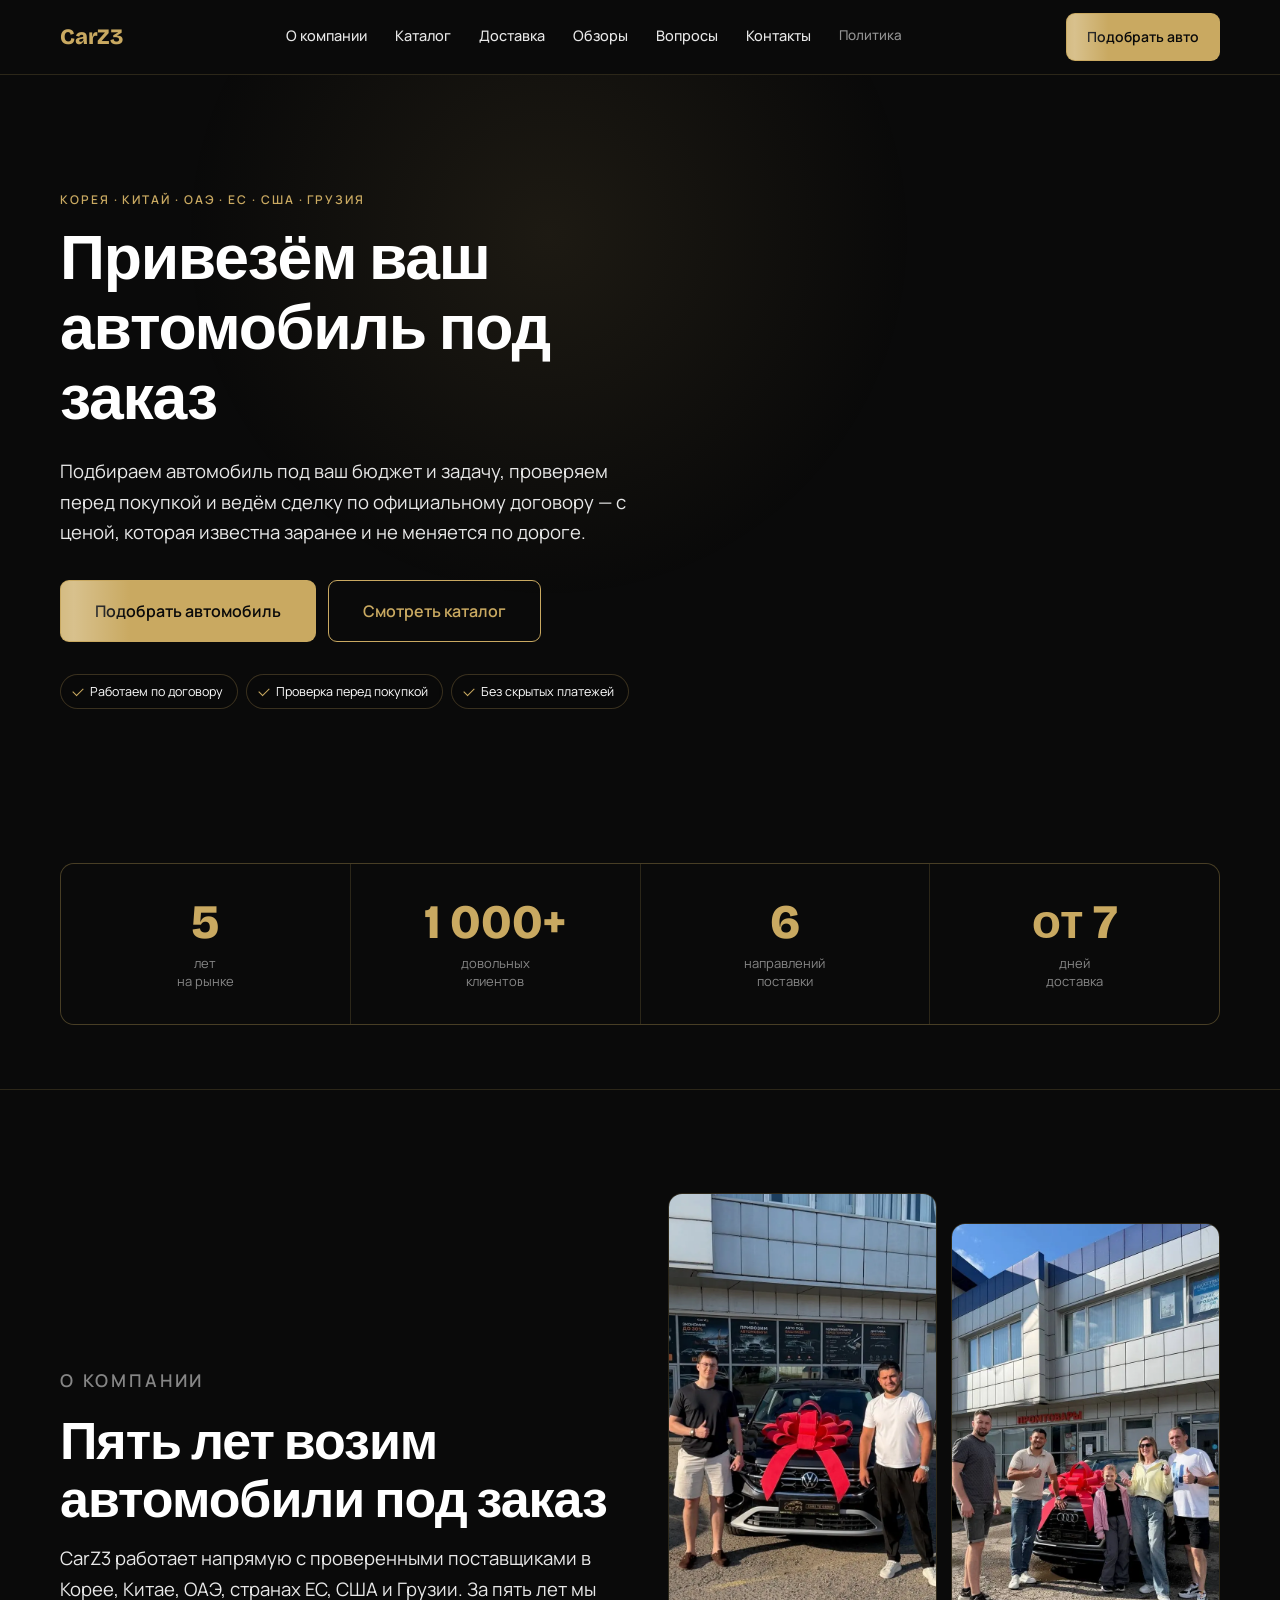
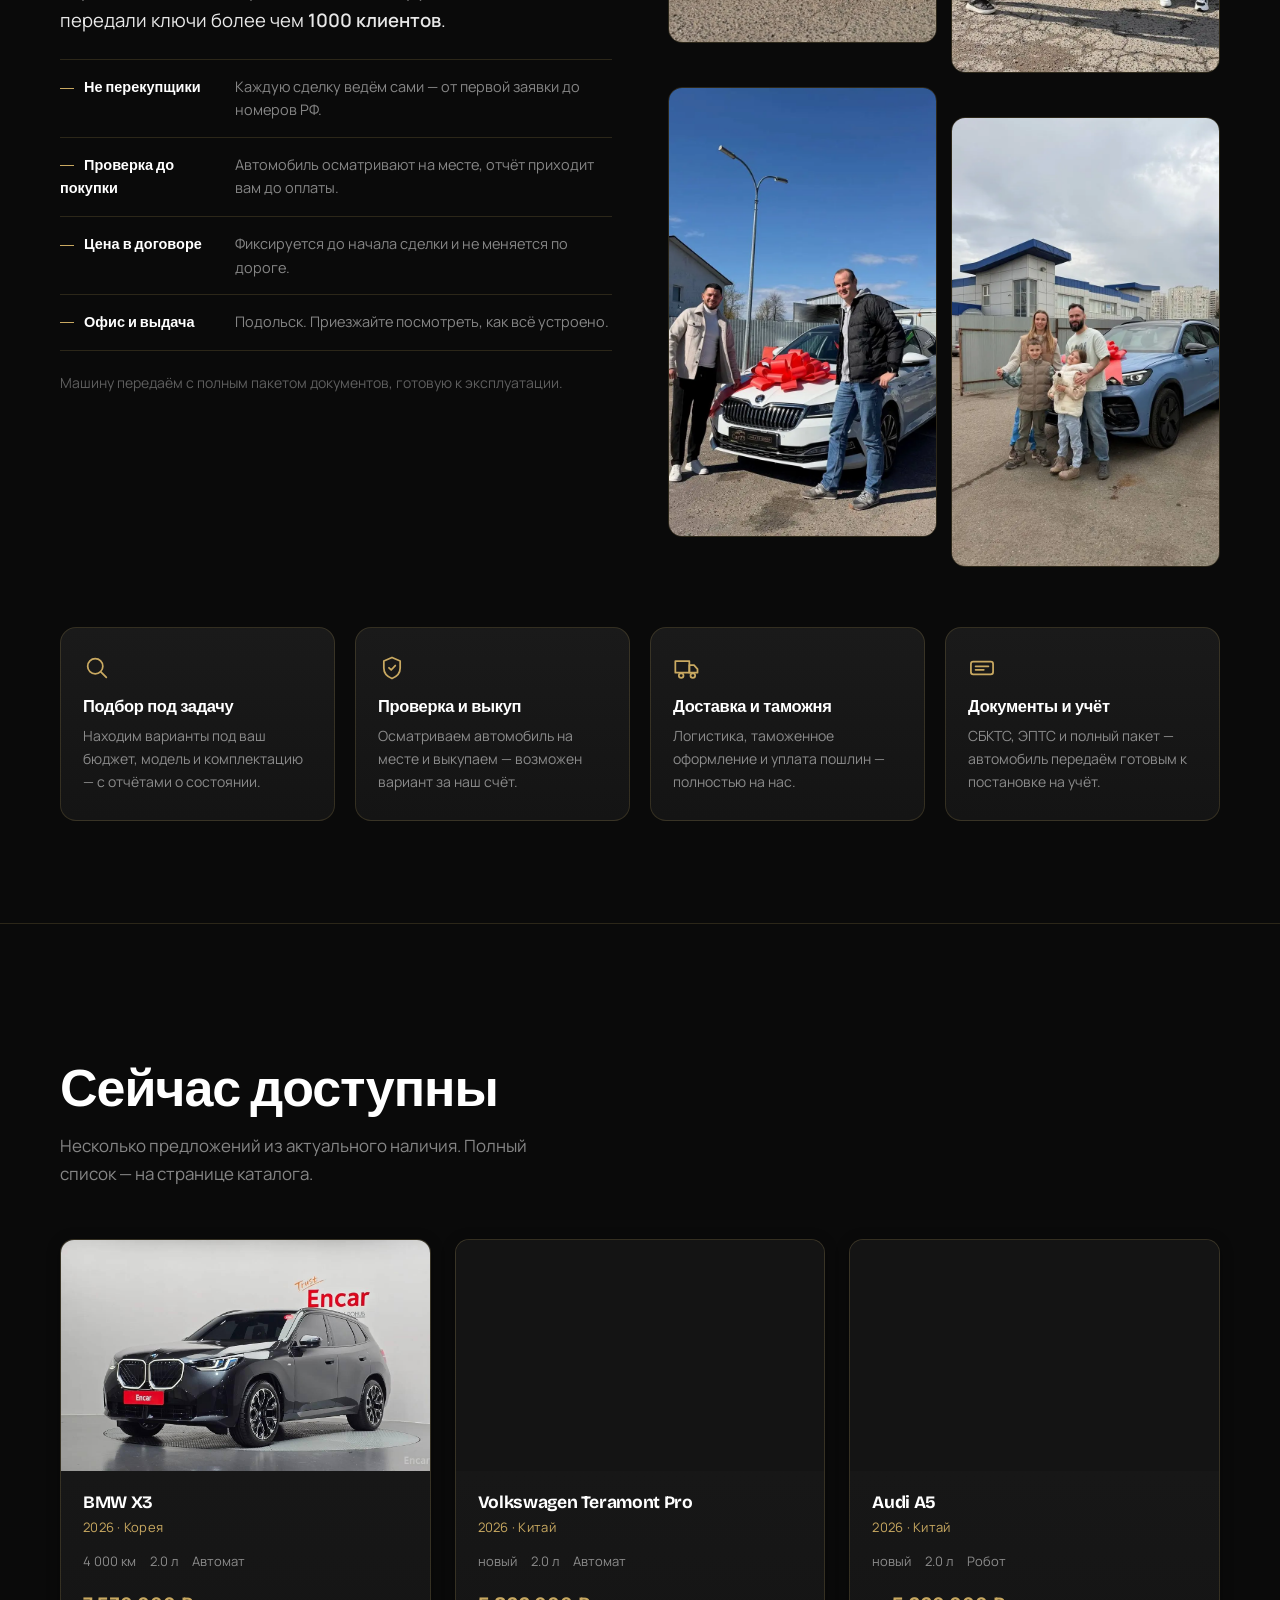
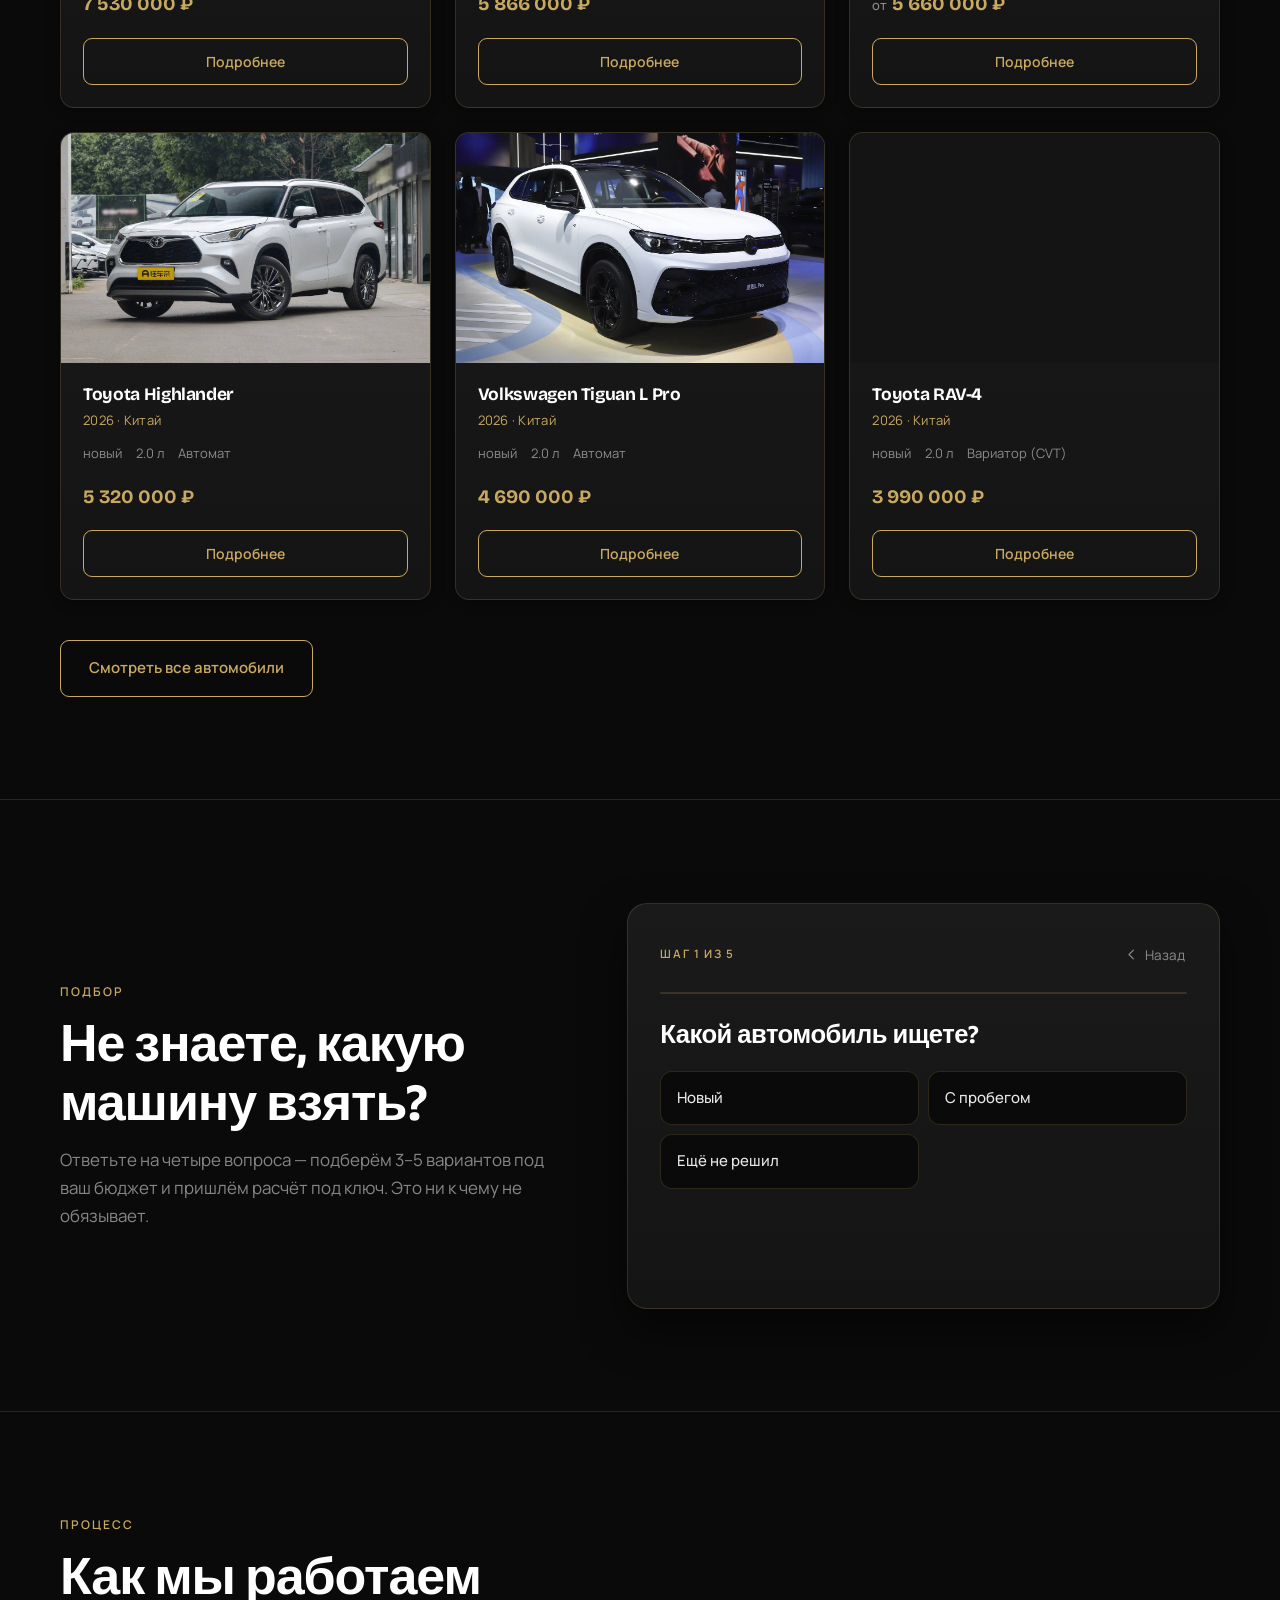
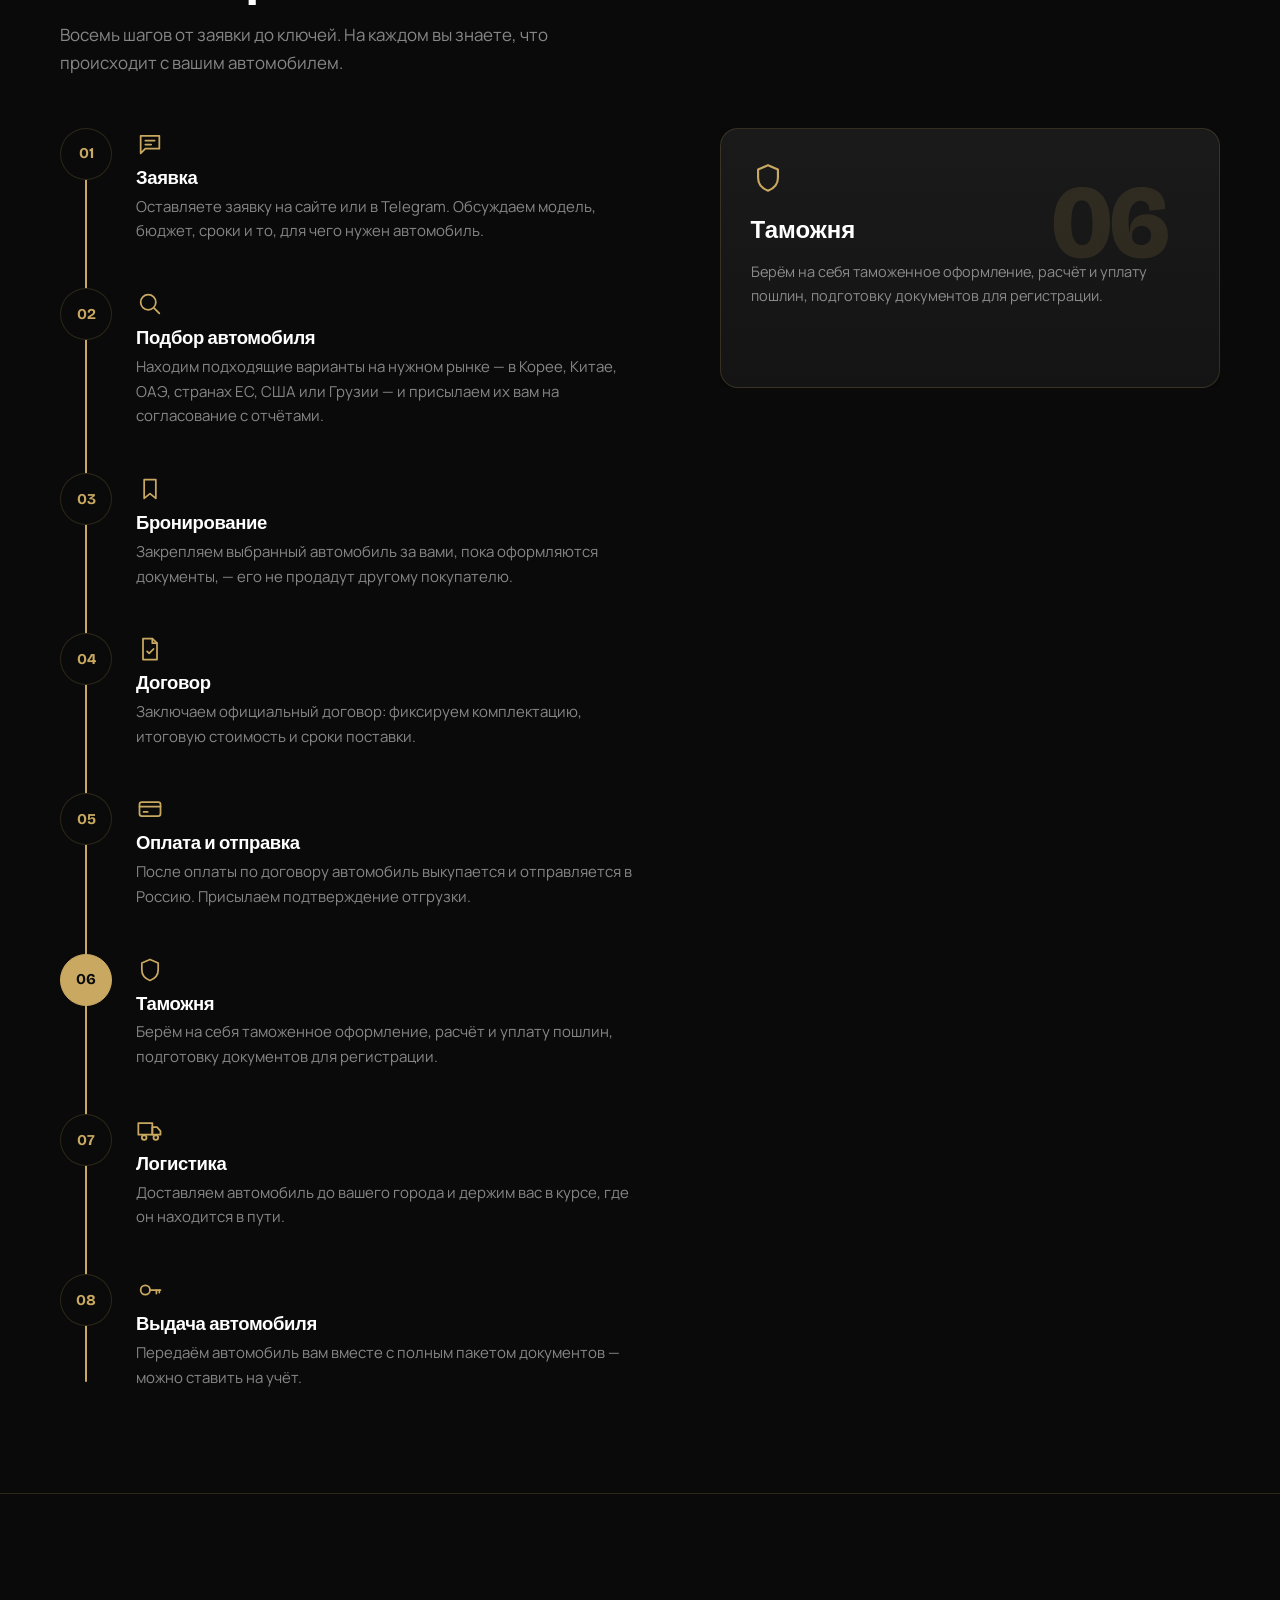
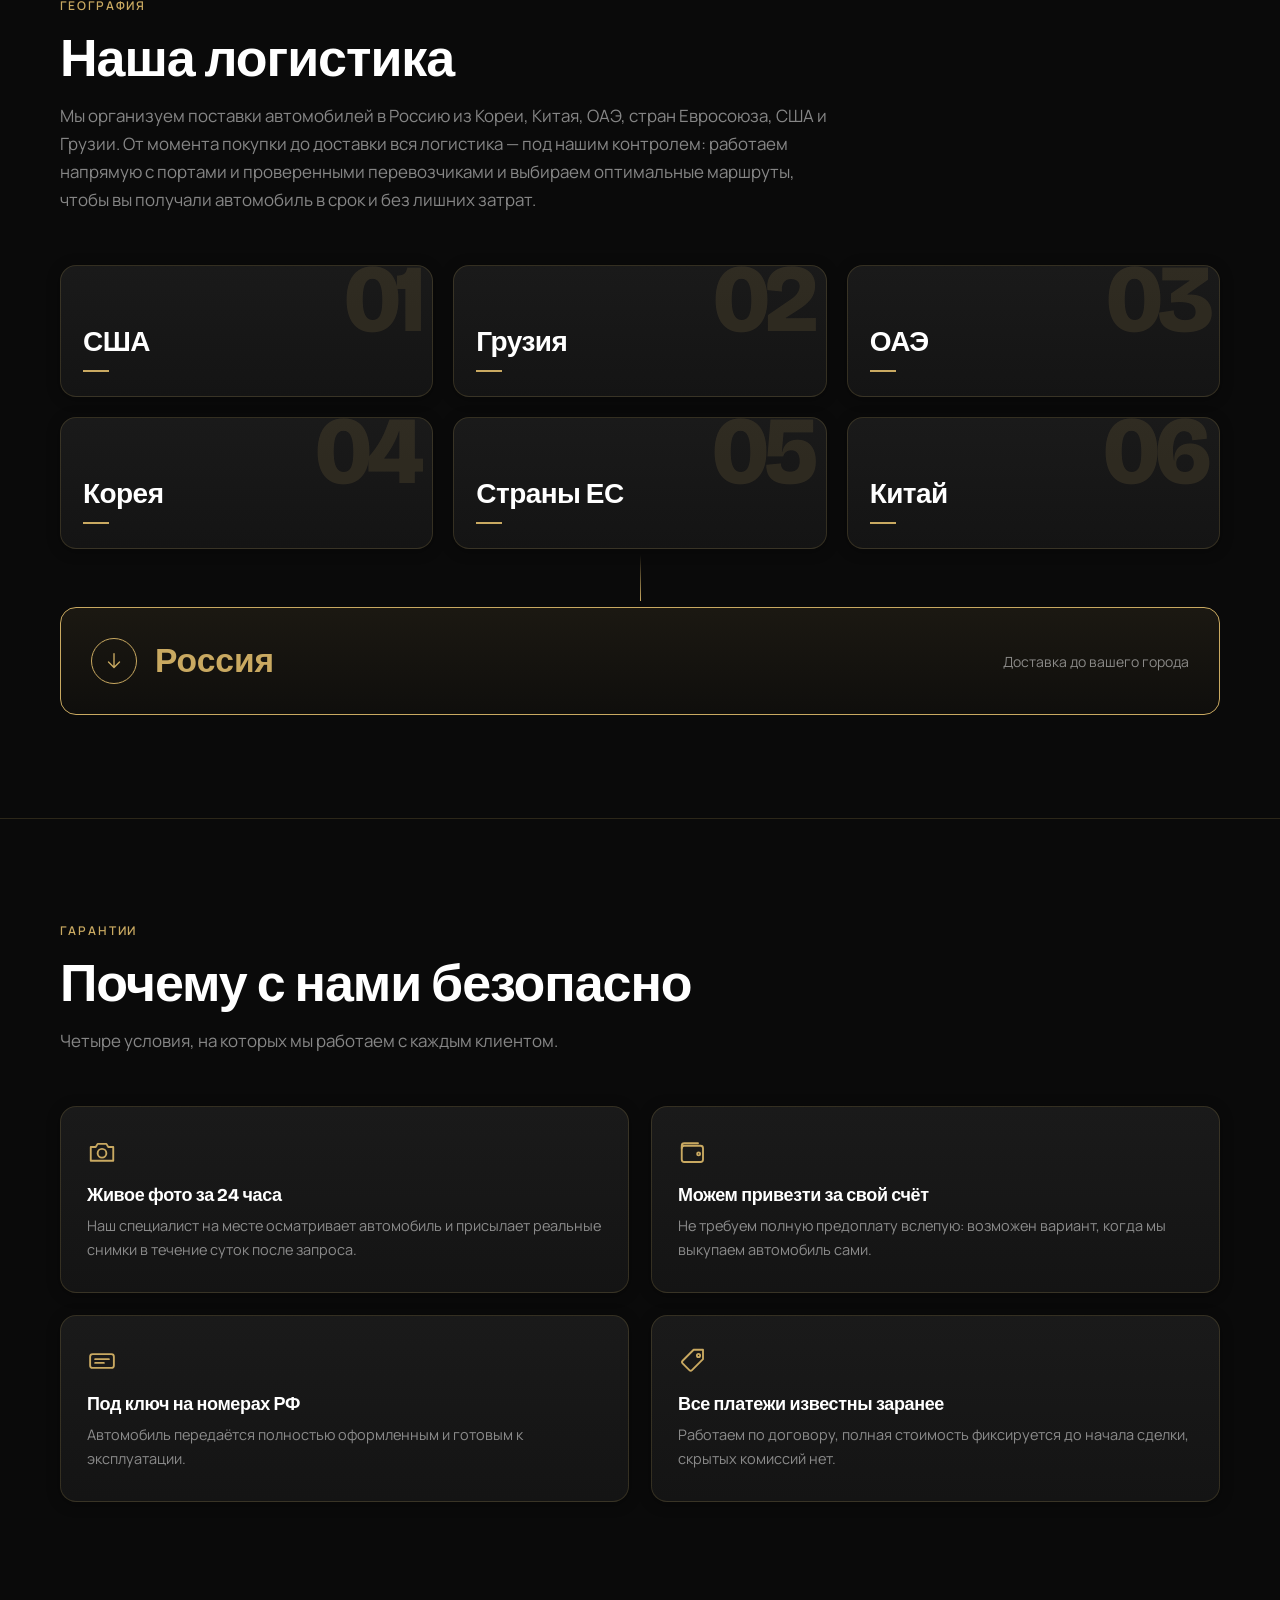
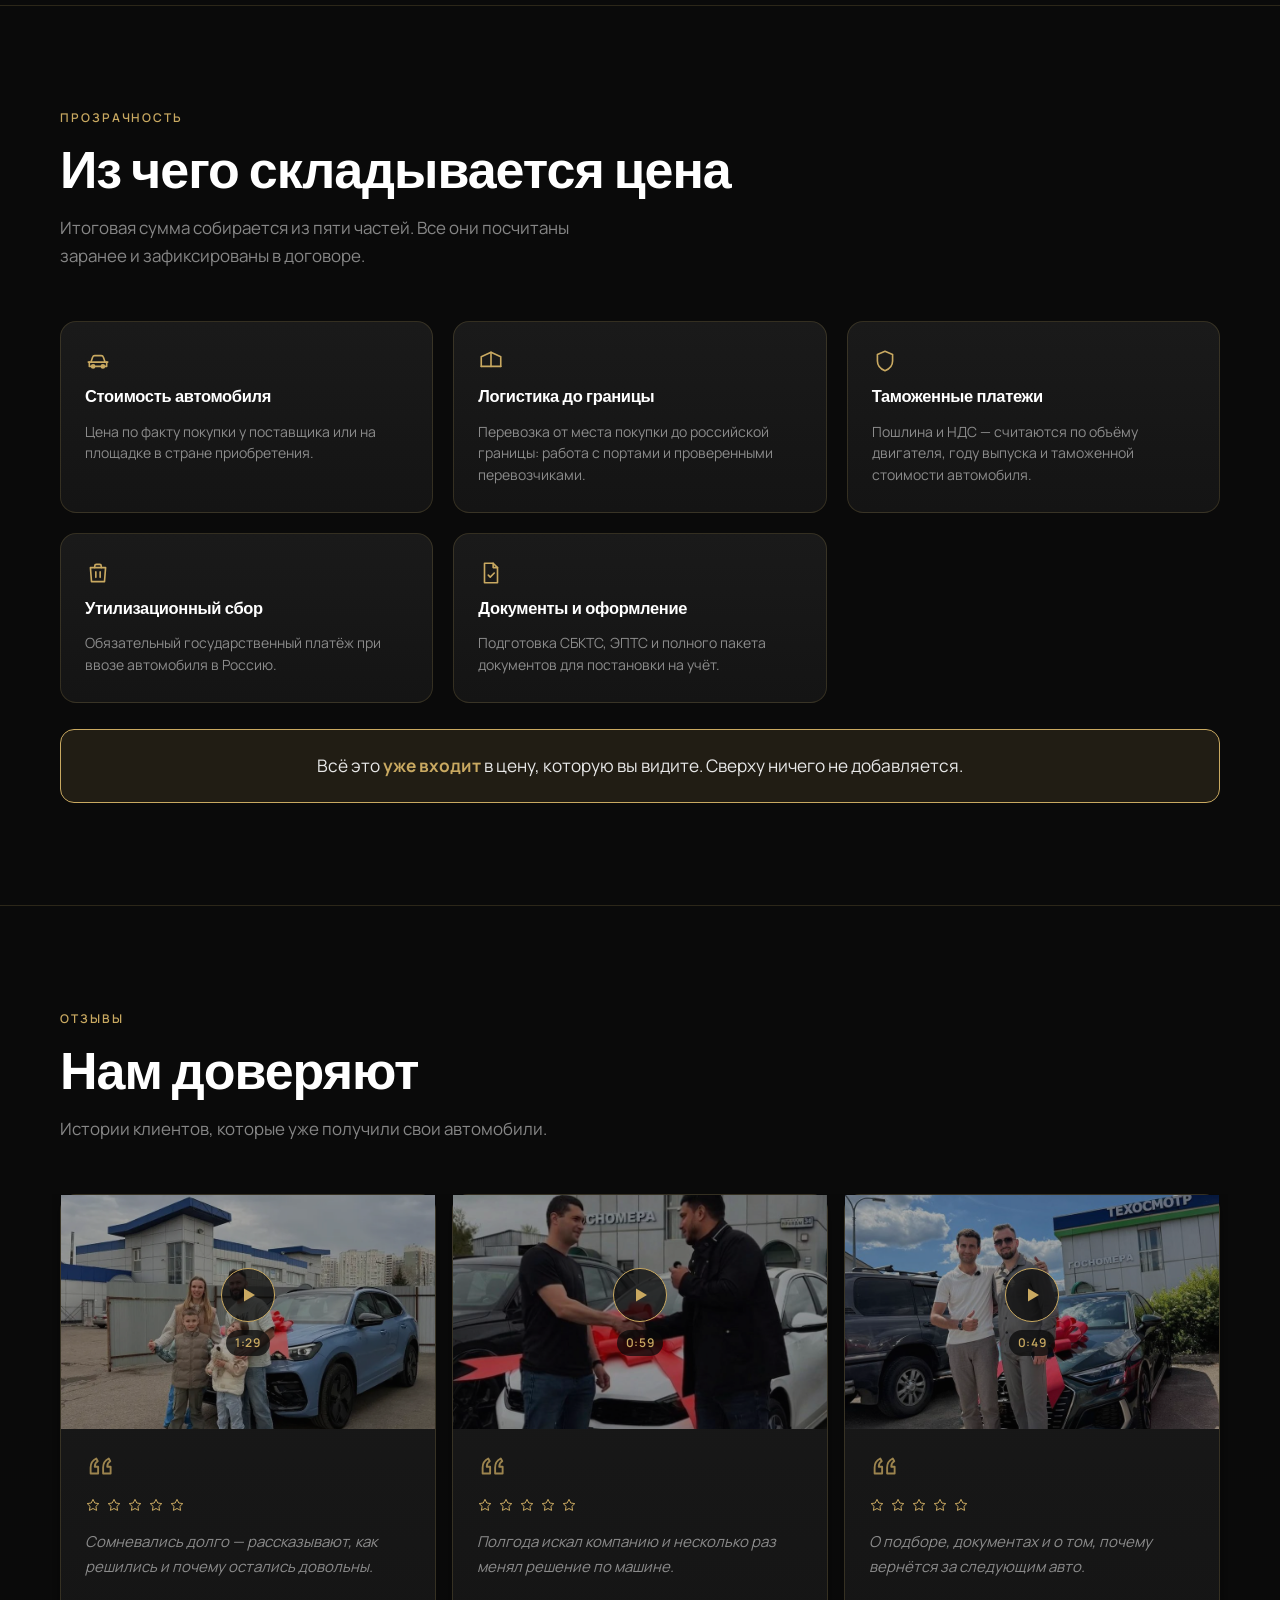
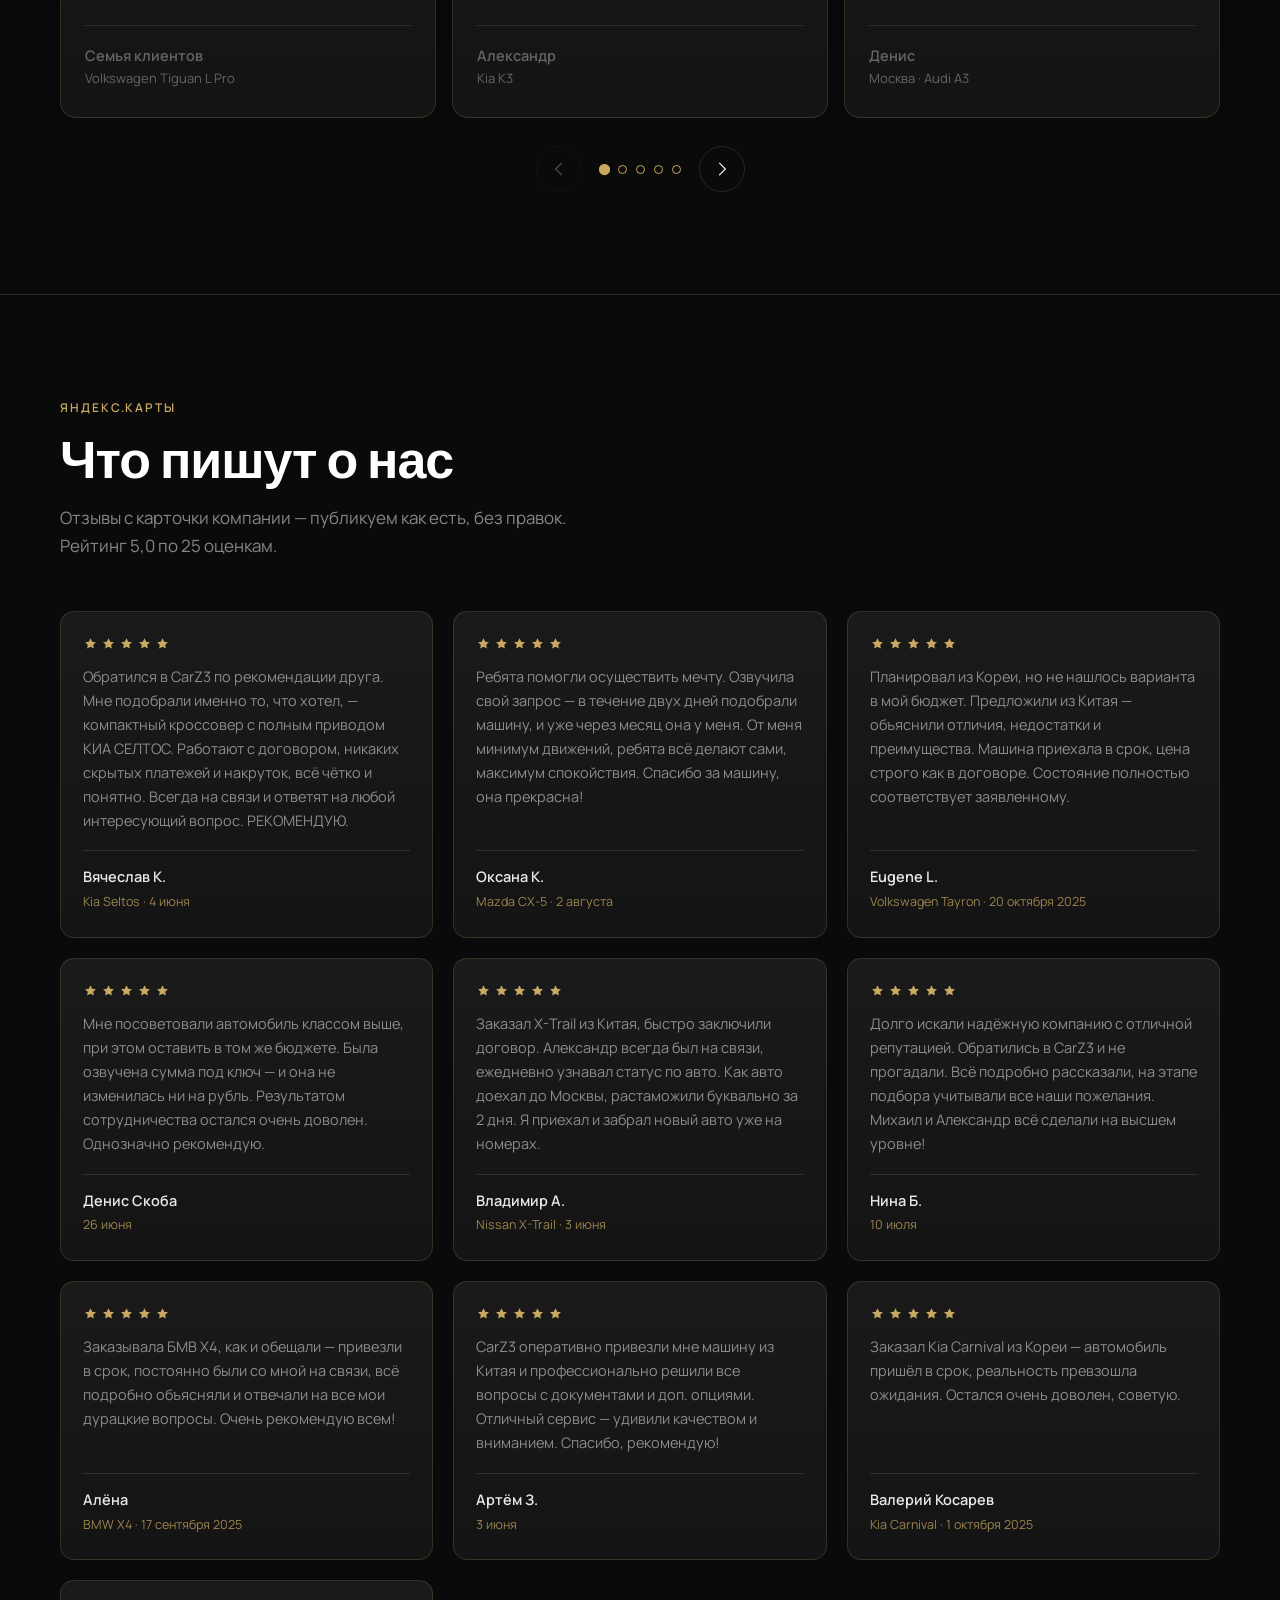
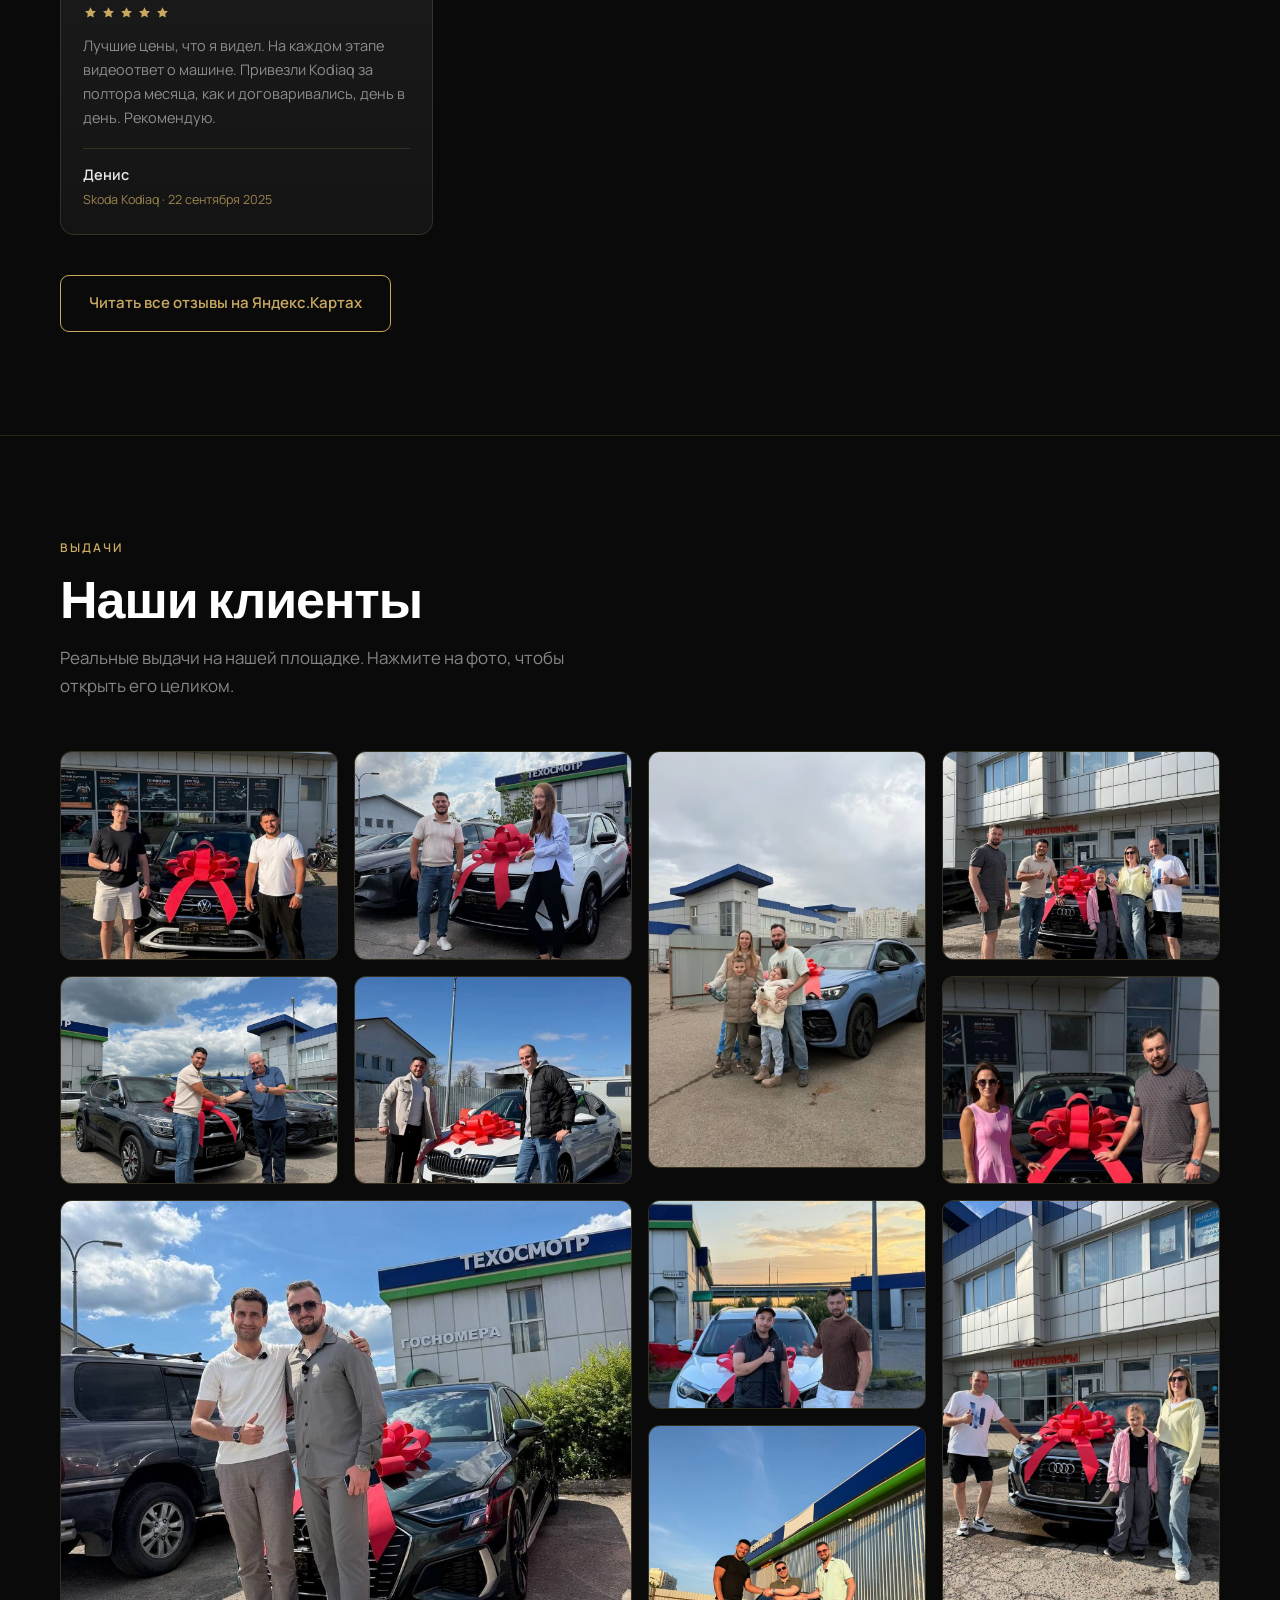
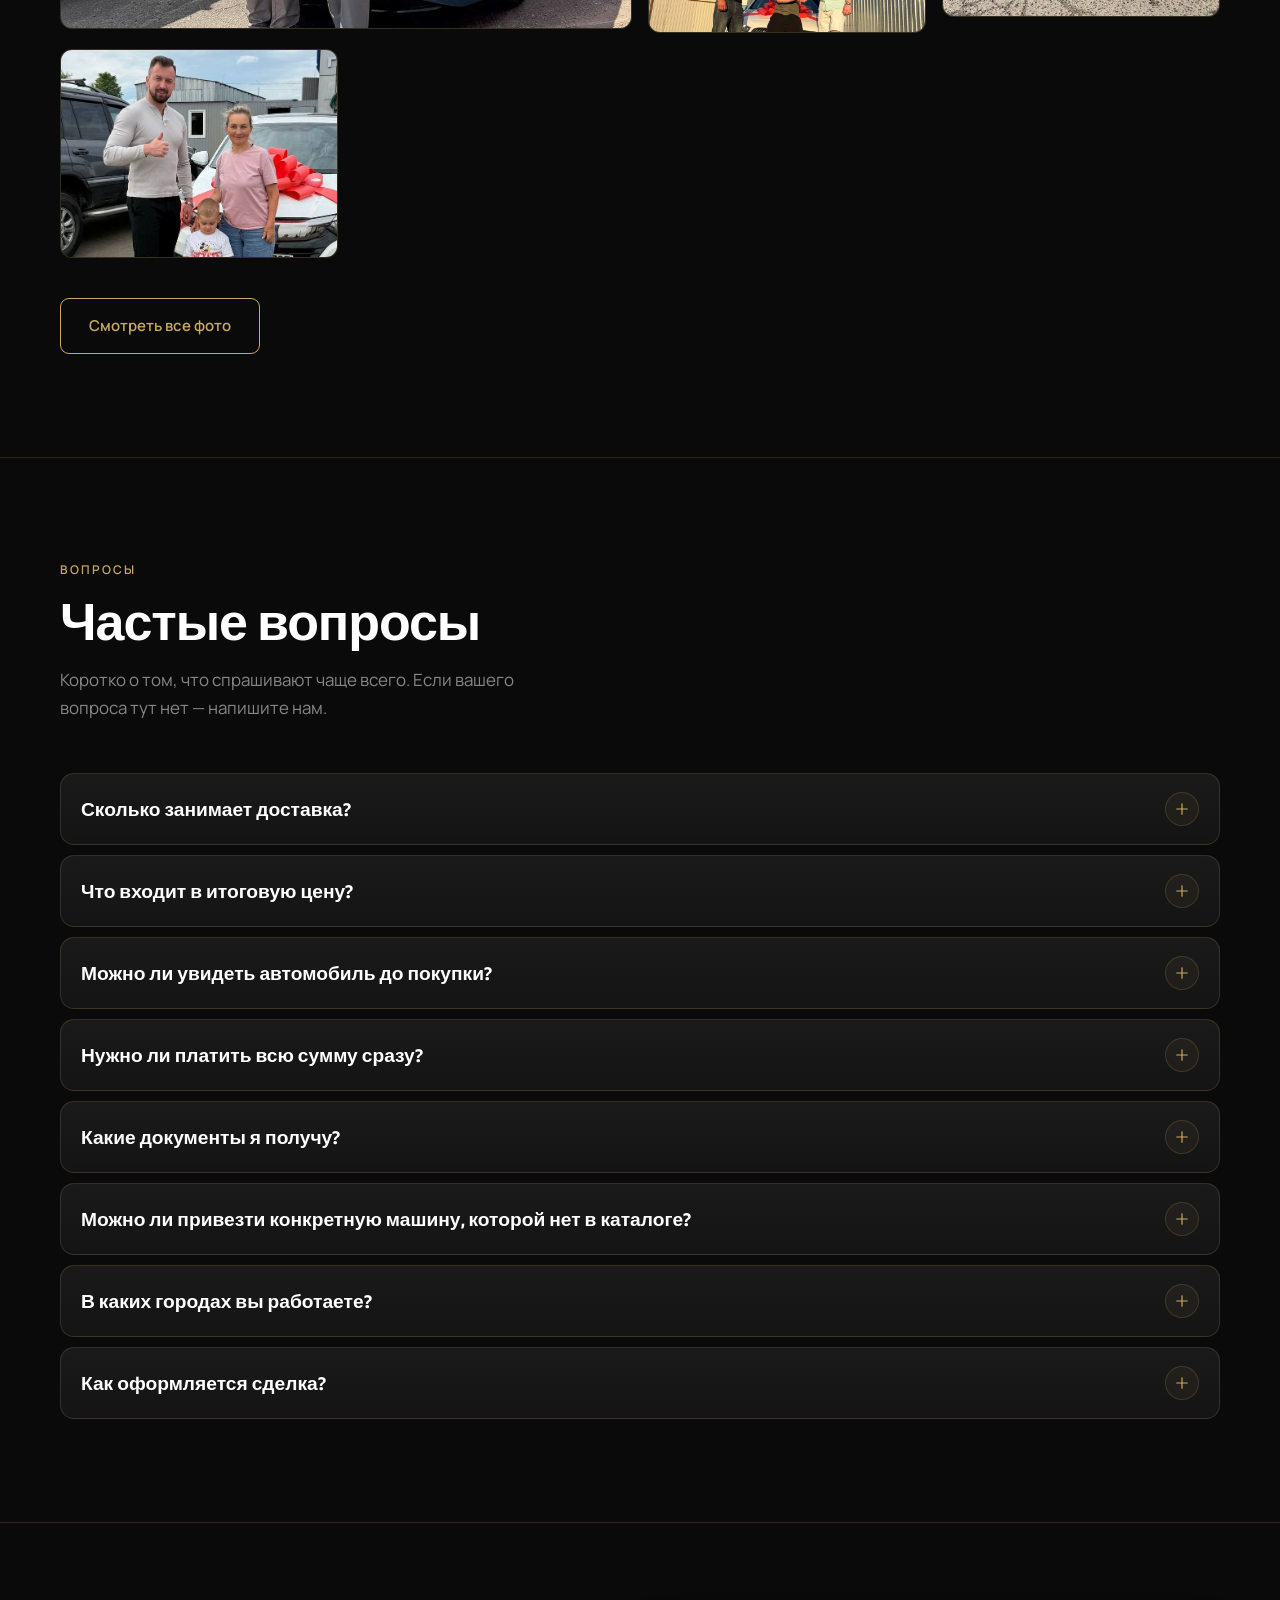
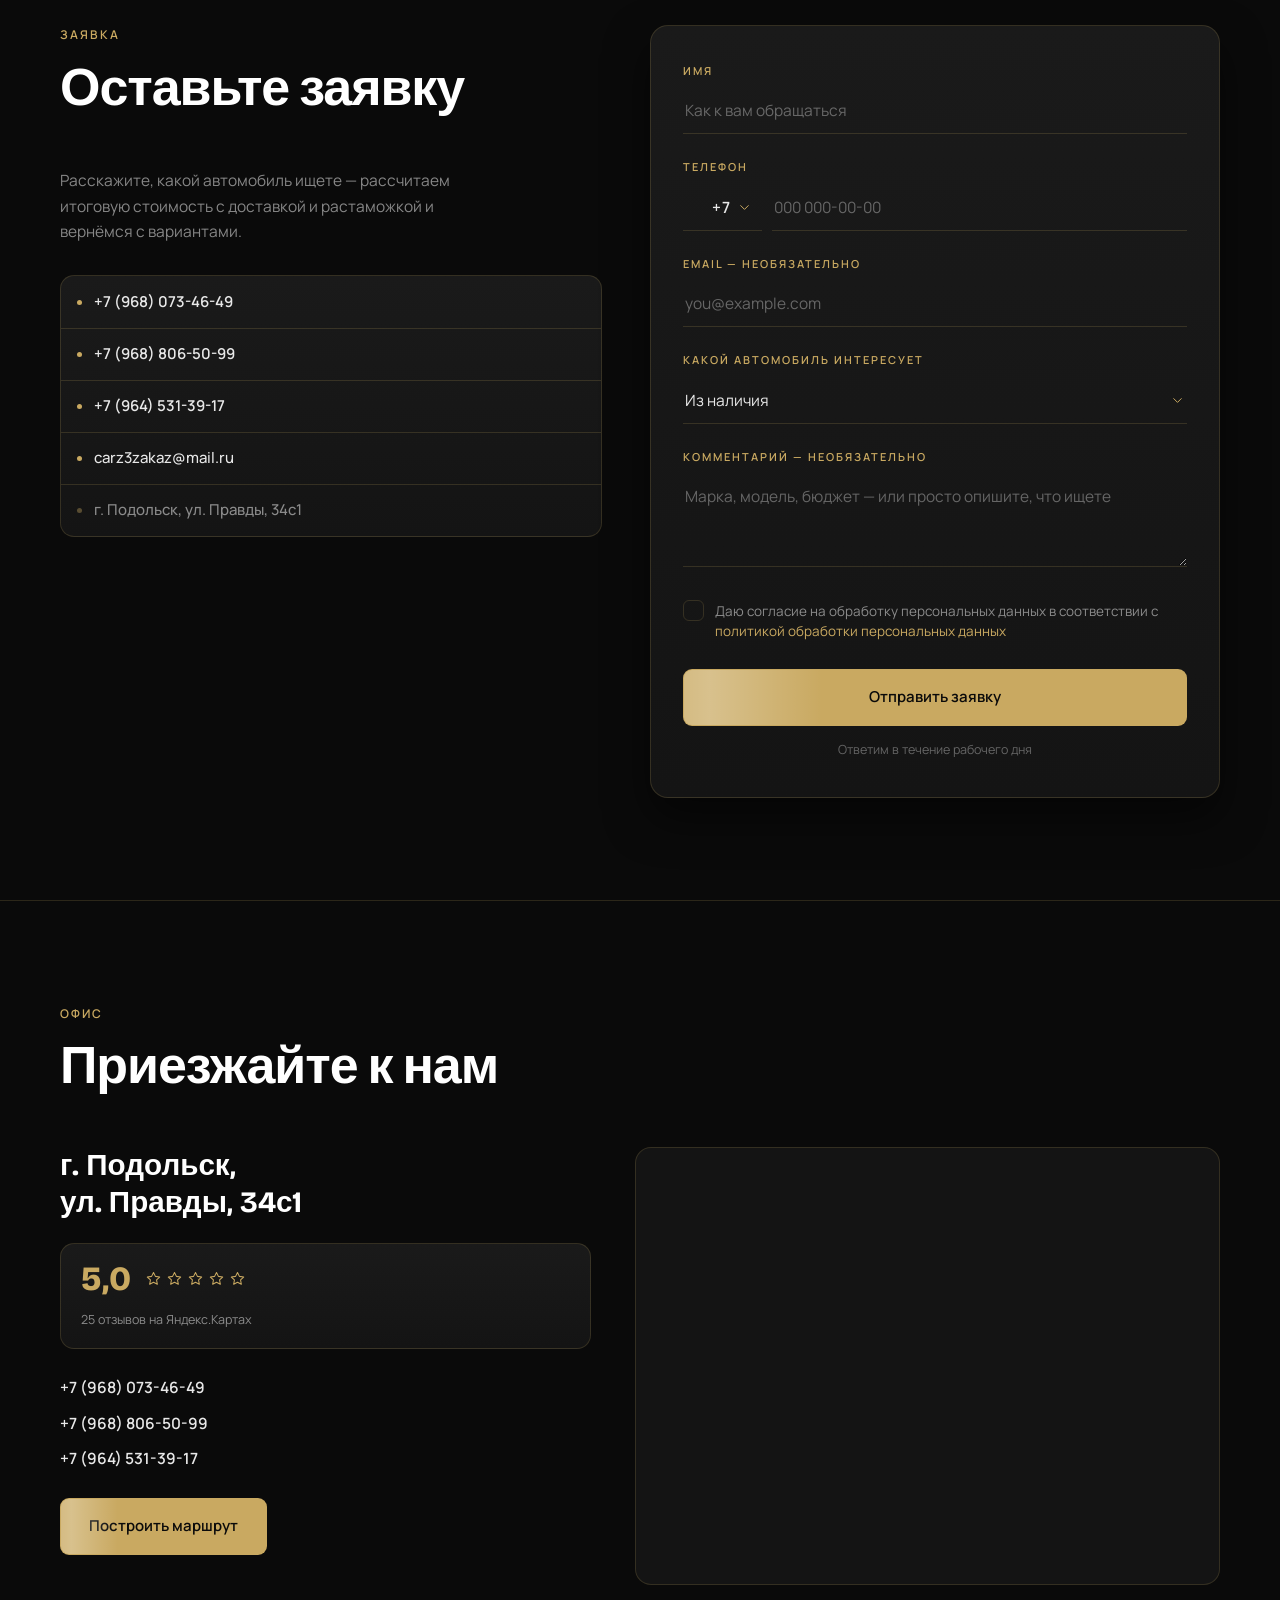
==== commit 151e6f4b: "Add files via upload" ====
--- a/index.html
+++ b/index.html
@@ -34,8 +34,7 @@
 -->
 <link rel="preconnect" href="https://fonts.googleapis.com">
 <link rel="preconnect" href="https://fonts.gstatic.com" crossorigin>
-<link rel="stylesheet" href="https://fonts.googleapis.com/css2?family=Bricolage+Grotesque:opsz,wght@12..96,600..800&family=Manrope:wght@400;500;600;700&display=swap" media="print" onload="this.media='all';this.onload=null">
-<noscript><link rel="stylesheet" href="https://fonts.googleapis.com/css2?family=Bricolage+Grotesque:opsz,wght@12..96,600..800&family=Manrope:wght@400;500;600;700&display=swap"></noscript>
+<link rel="stylesheet" href="https://fonts.googleapis.com/css2?family=Bricolage+Grotesque:opsz,wght@12..96,600..800&family=Manrope:wght@400;500;600;700&display=swap">
 <!-- Critical CSS: первый экран без блокировки — body, header, hero, btn -->
 <style>
 :root{--bg-page:#0a0a0a;--bg-card:#1a1a1a;--bg-card-alt:#141414;--gold:#C9A961;--gold-hover:#E4CD8E;--gold-soft:rgba(201,169,97,0.12);--gold-line:rgba(201,169,97,0.18);--gold-glow:rgba(201,169,97,0.22);--text-main:#e8e8e8;--text-heading:#fff;--text-muted:rgba(232,232,232,0.56);--text-faint:rgba(232,232,232,0.38);--danger:#c4564f;--font-heading:'Bricolage Grotesque',sans-serif;--font-body:'Manrope',sans-serif;--container:1240px;--header-h:74px;--shadow-rest:0 2px 14px rgba(0,0,0,0.32);--shadow-lift:0 20px 44px rgba(0,0,0,0.52)}
@@ -80,8 +79,7 @@
 </style>
 <!-- Основные стили: загружаются асинхронно, не блокируют первую отрисовку -->
 <link rel="preload" as="style" href="style.css?v=20260811_01" onload="this.onload=null;this.rel='stylesheet'">
-<link rel="stylesheet" href="style.css?v=20260811_01" media="print" onload="this.media='all';this.onload=null">
-<noscript><link rel="stylesheet" href="style.css?v=20260811_01"></noscript>
+<link rel="stylesheet" href="style.css?v=20260811_01">
 <!-- Preload hero отдельно для мобилки и десктопа -->
 <link rel="preload" as="image" href="hero-mobile.webp" media="(max-width: 1023px)">
 <link rel="preload" as="image" href="hero.webp" media="(min-width: 1024px)">
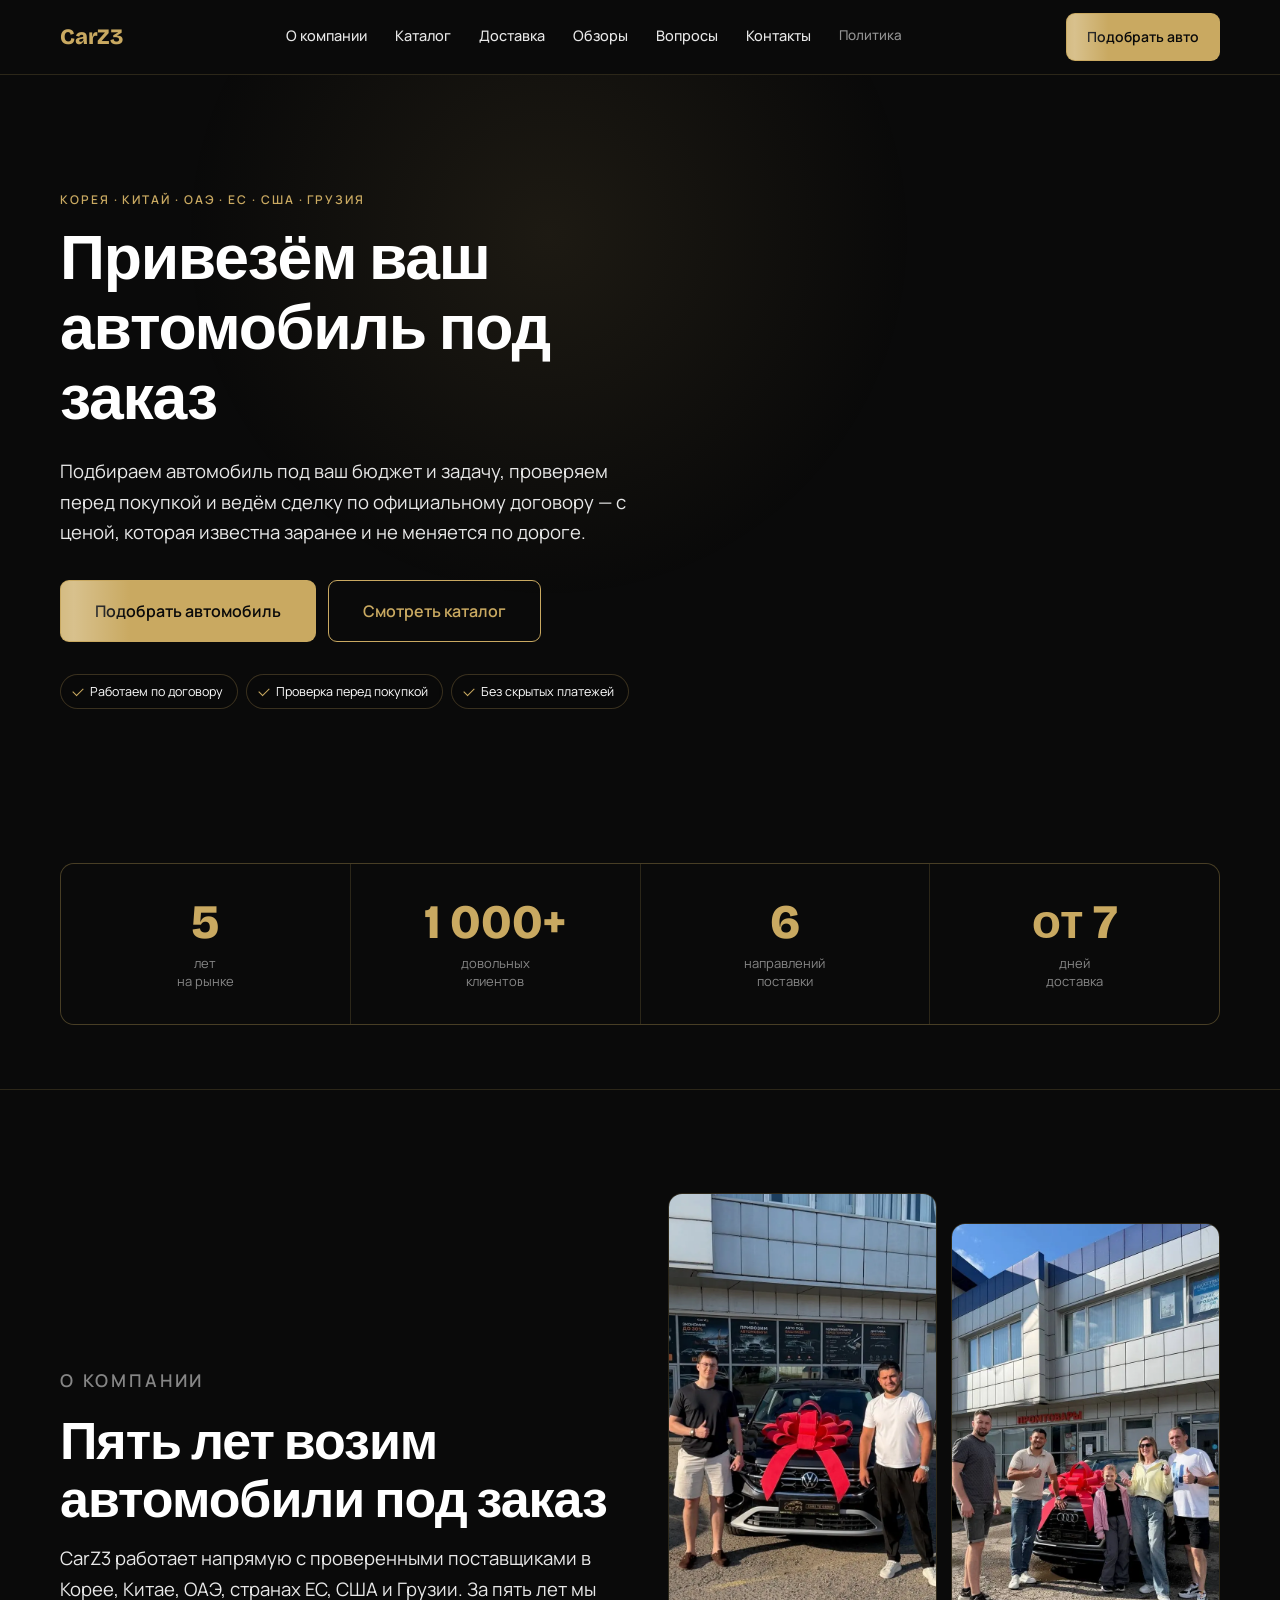
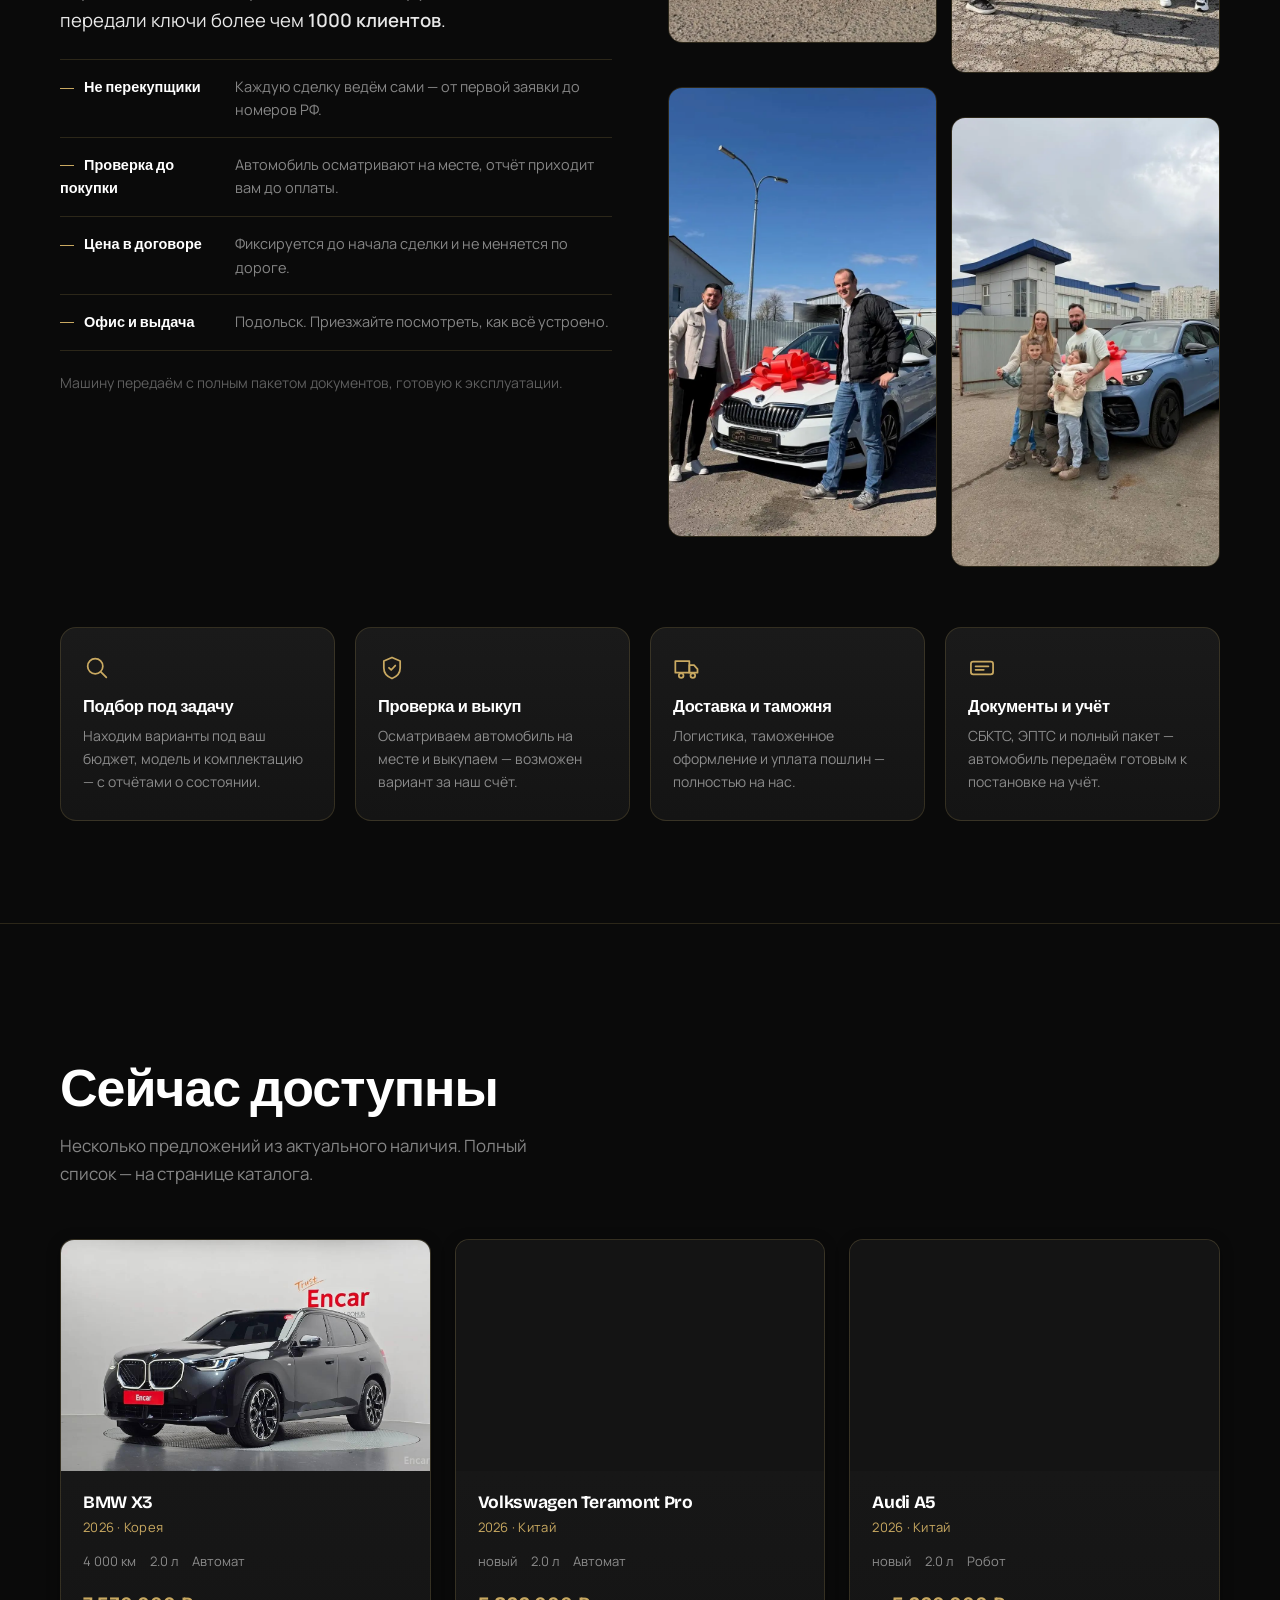
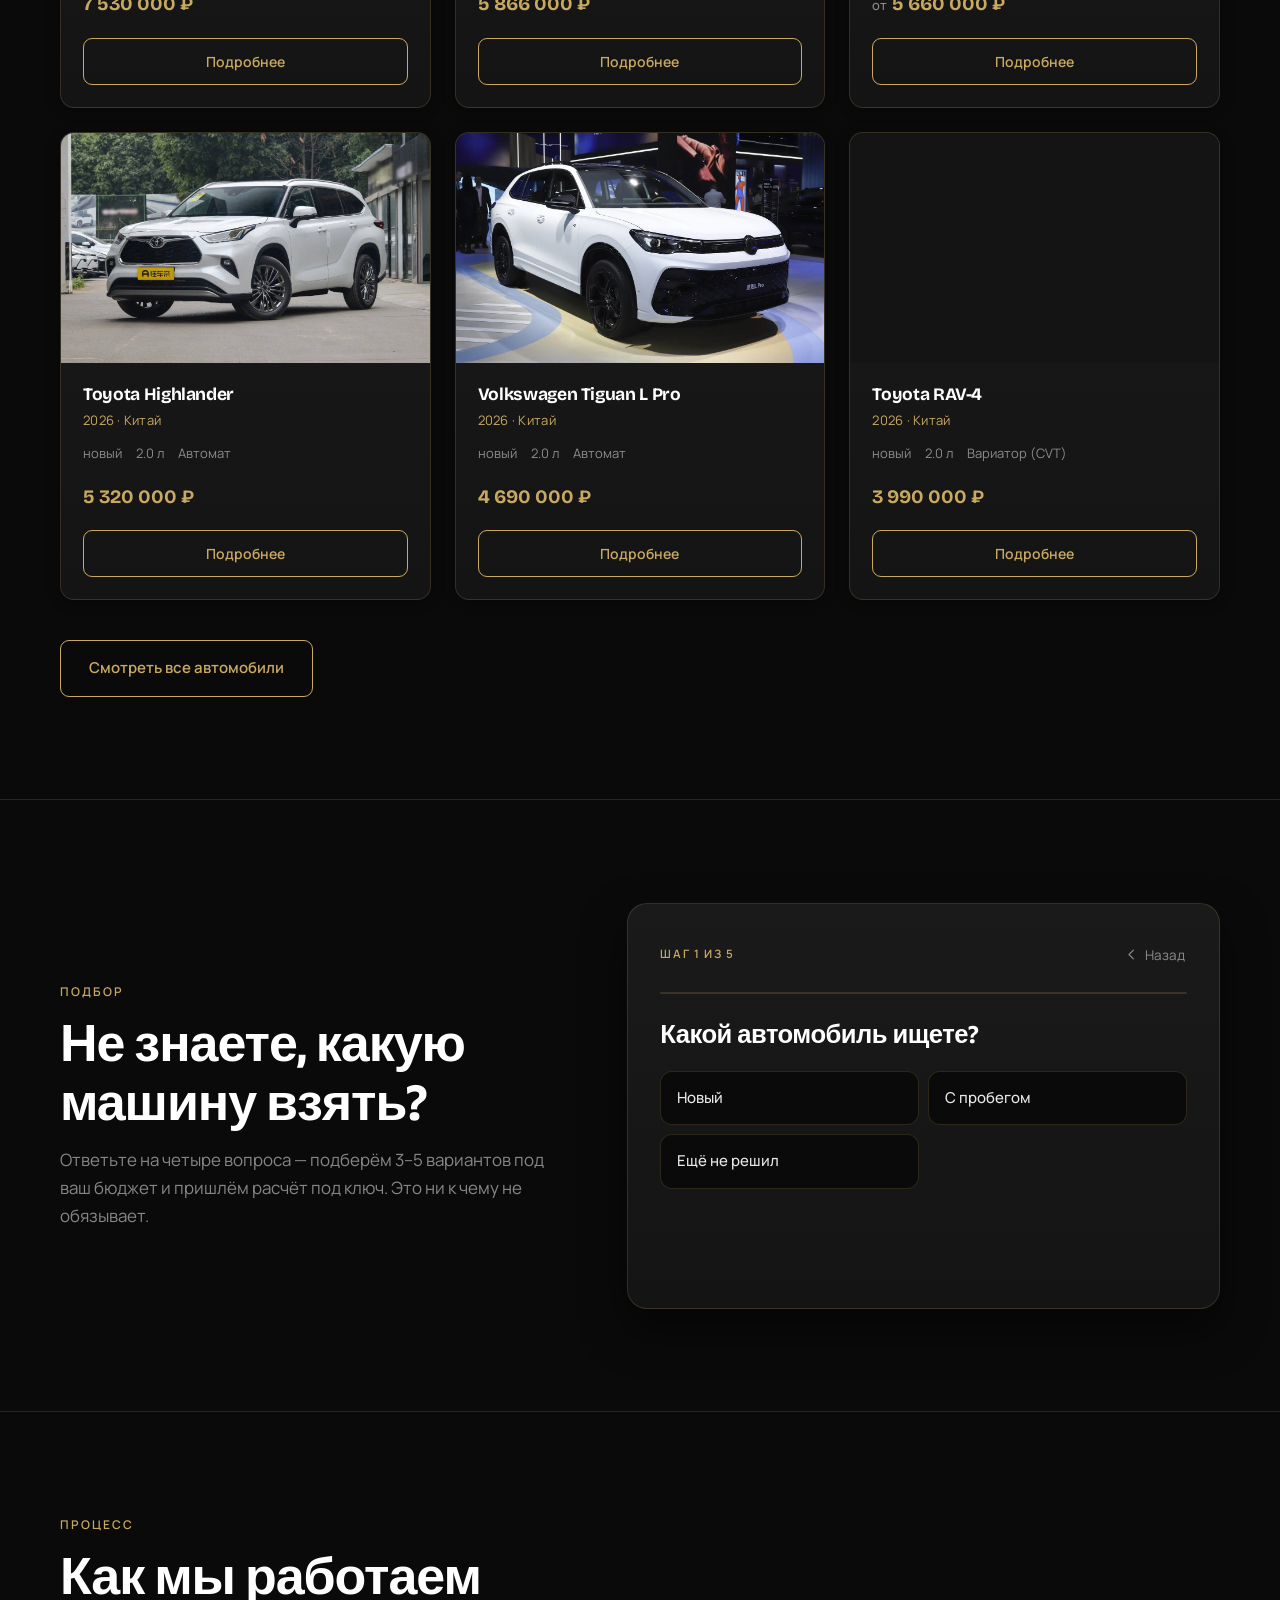
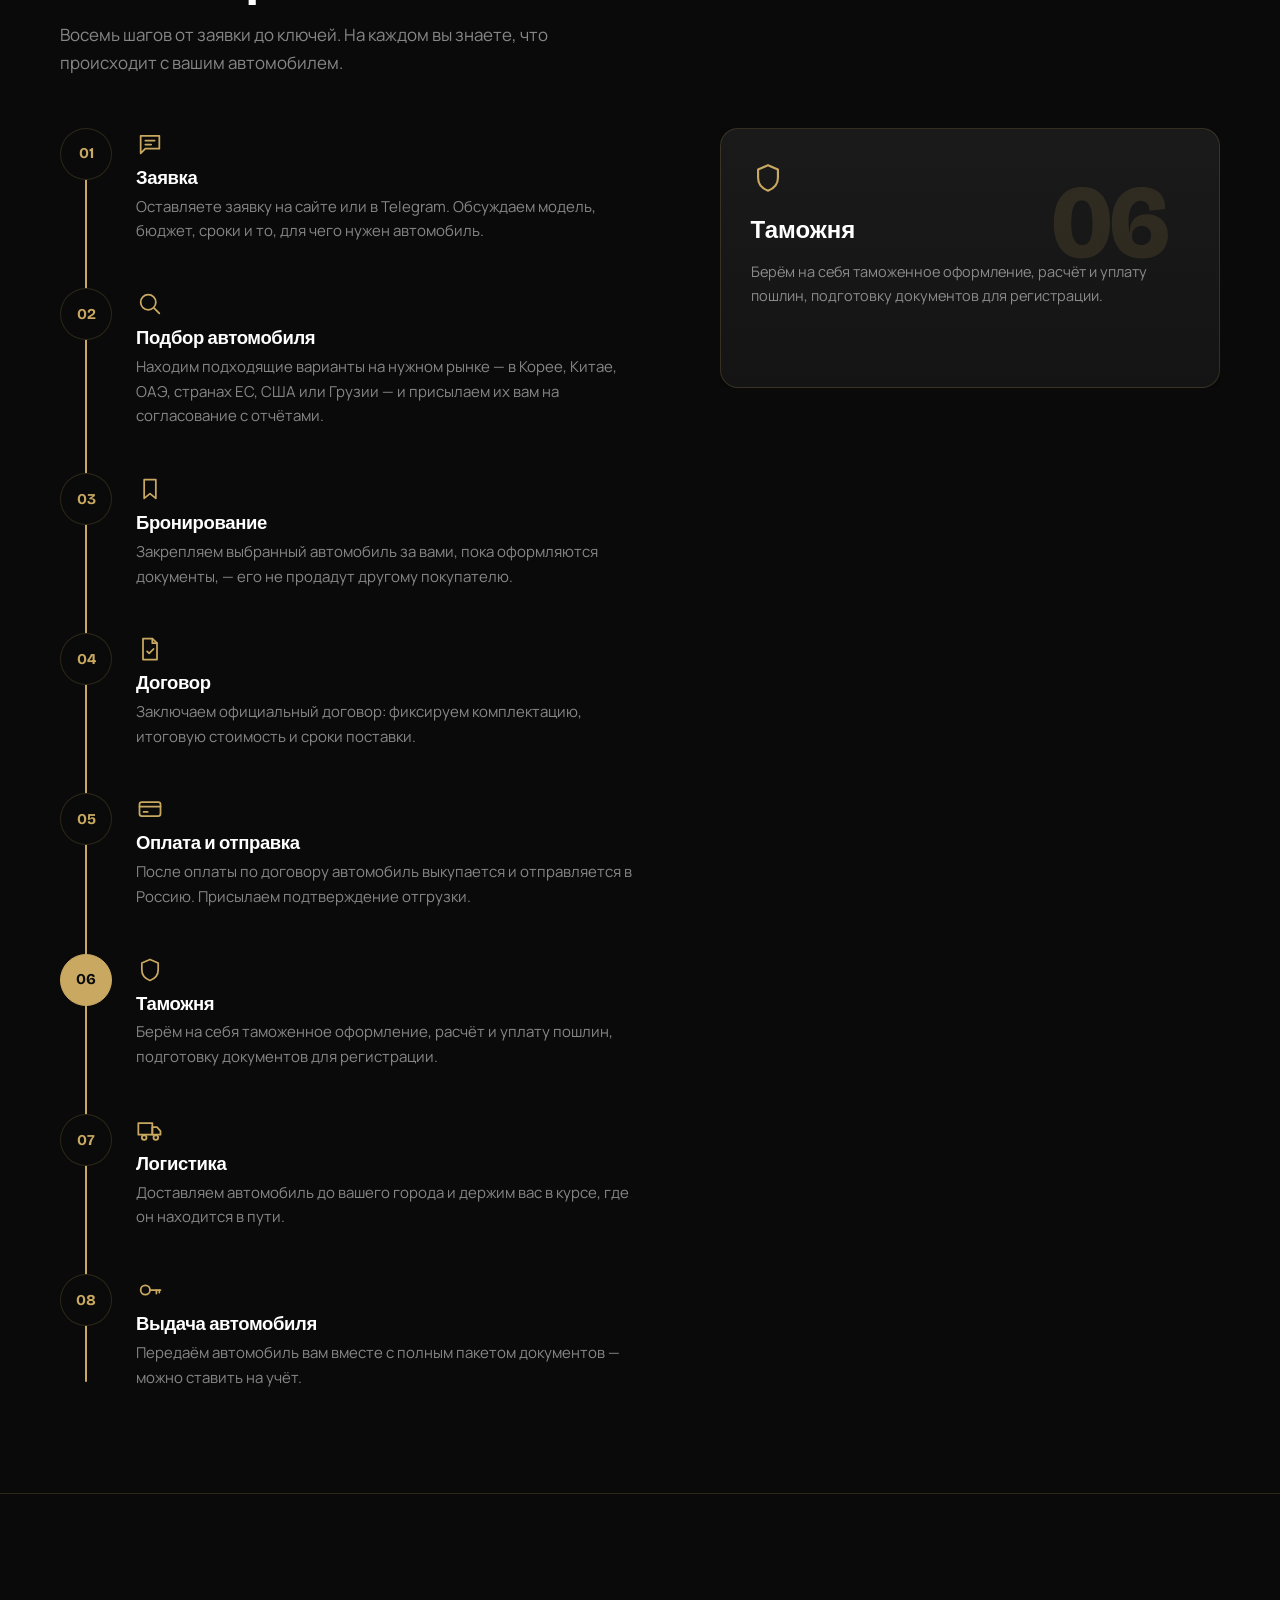
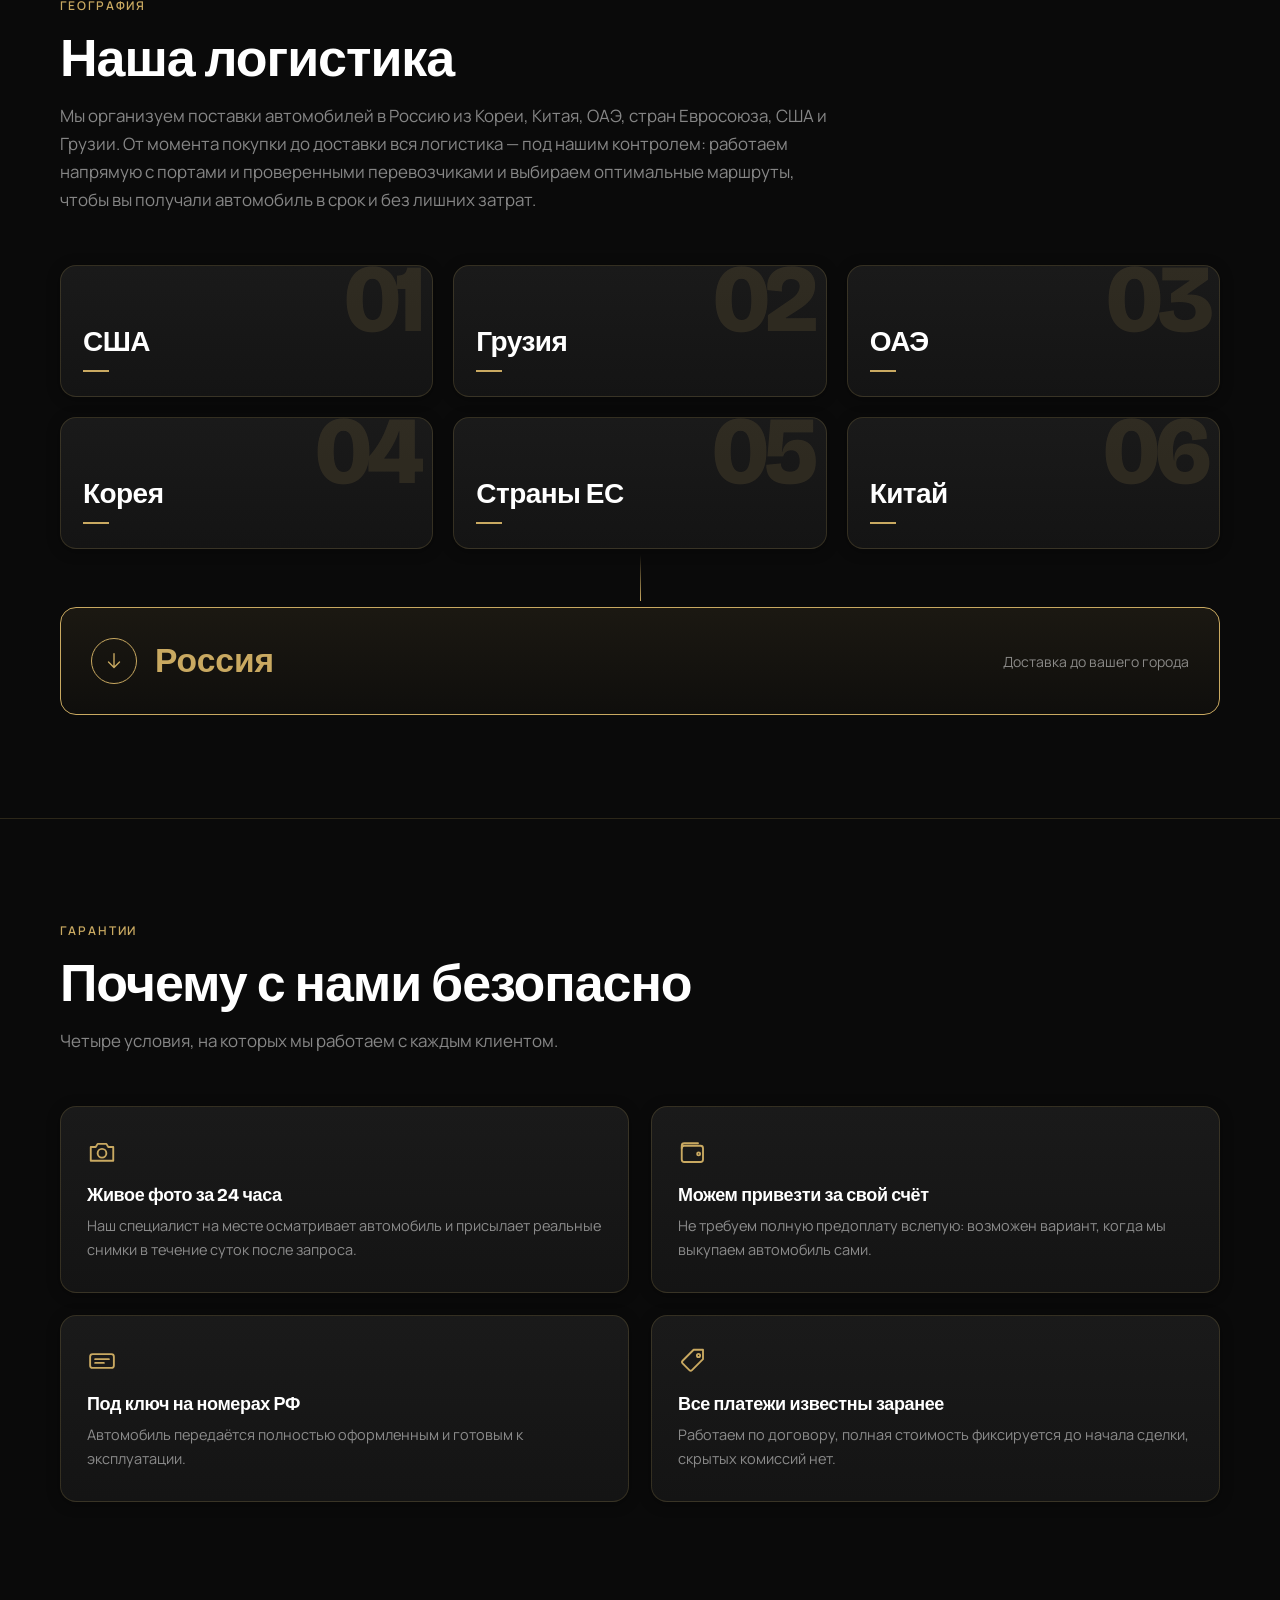
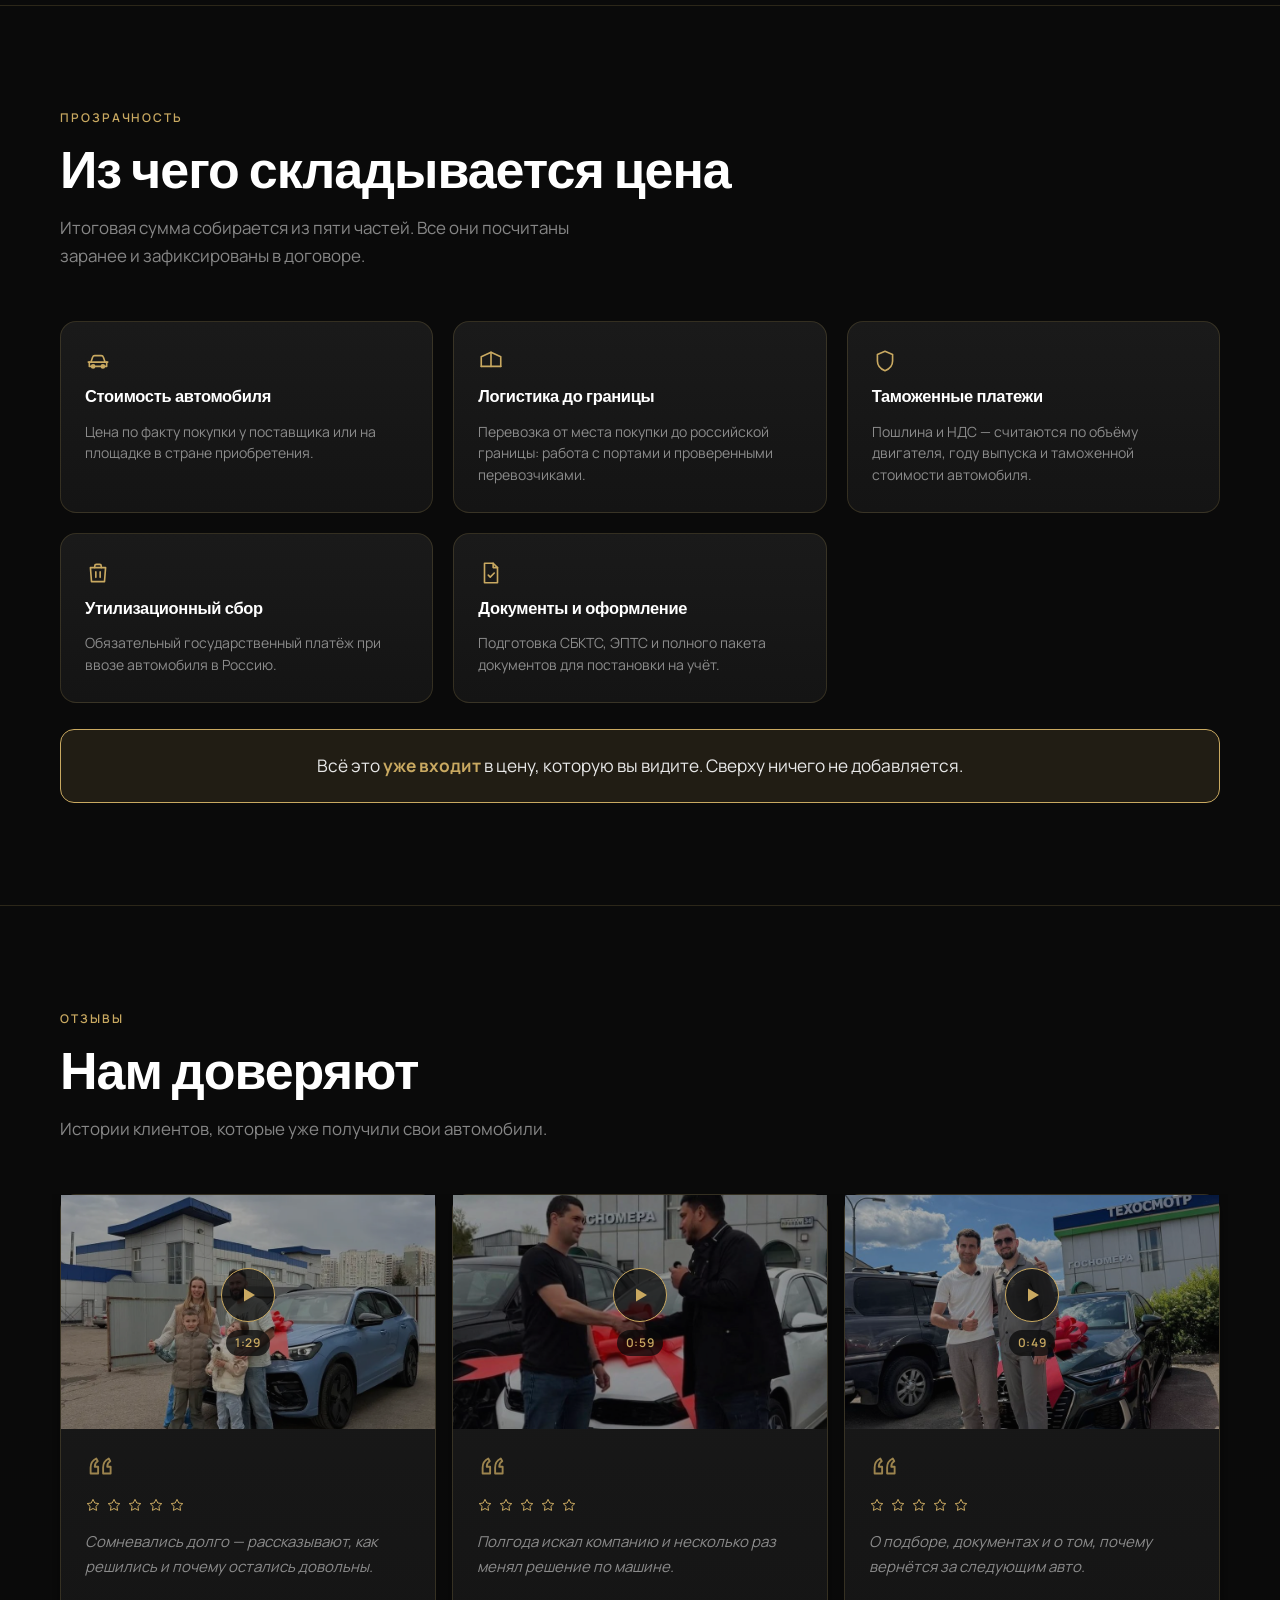
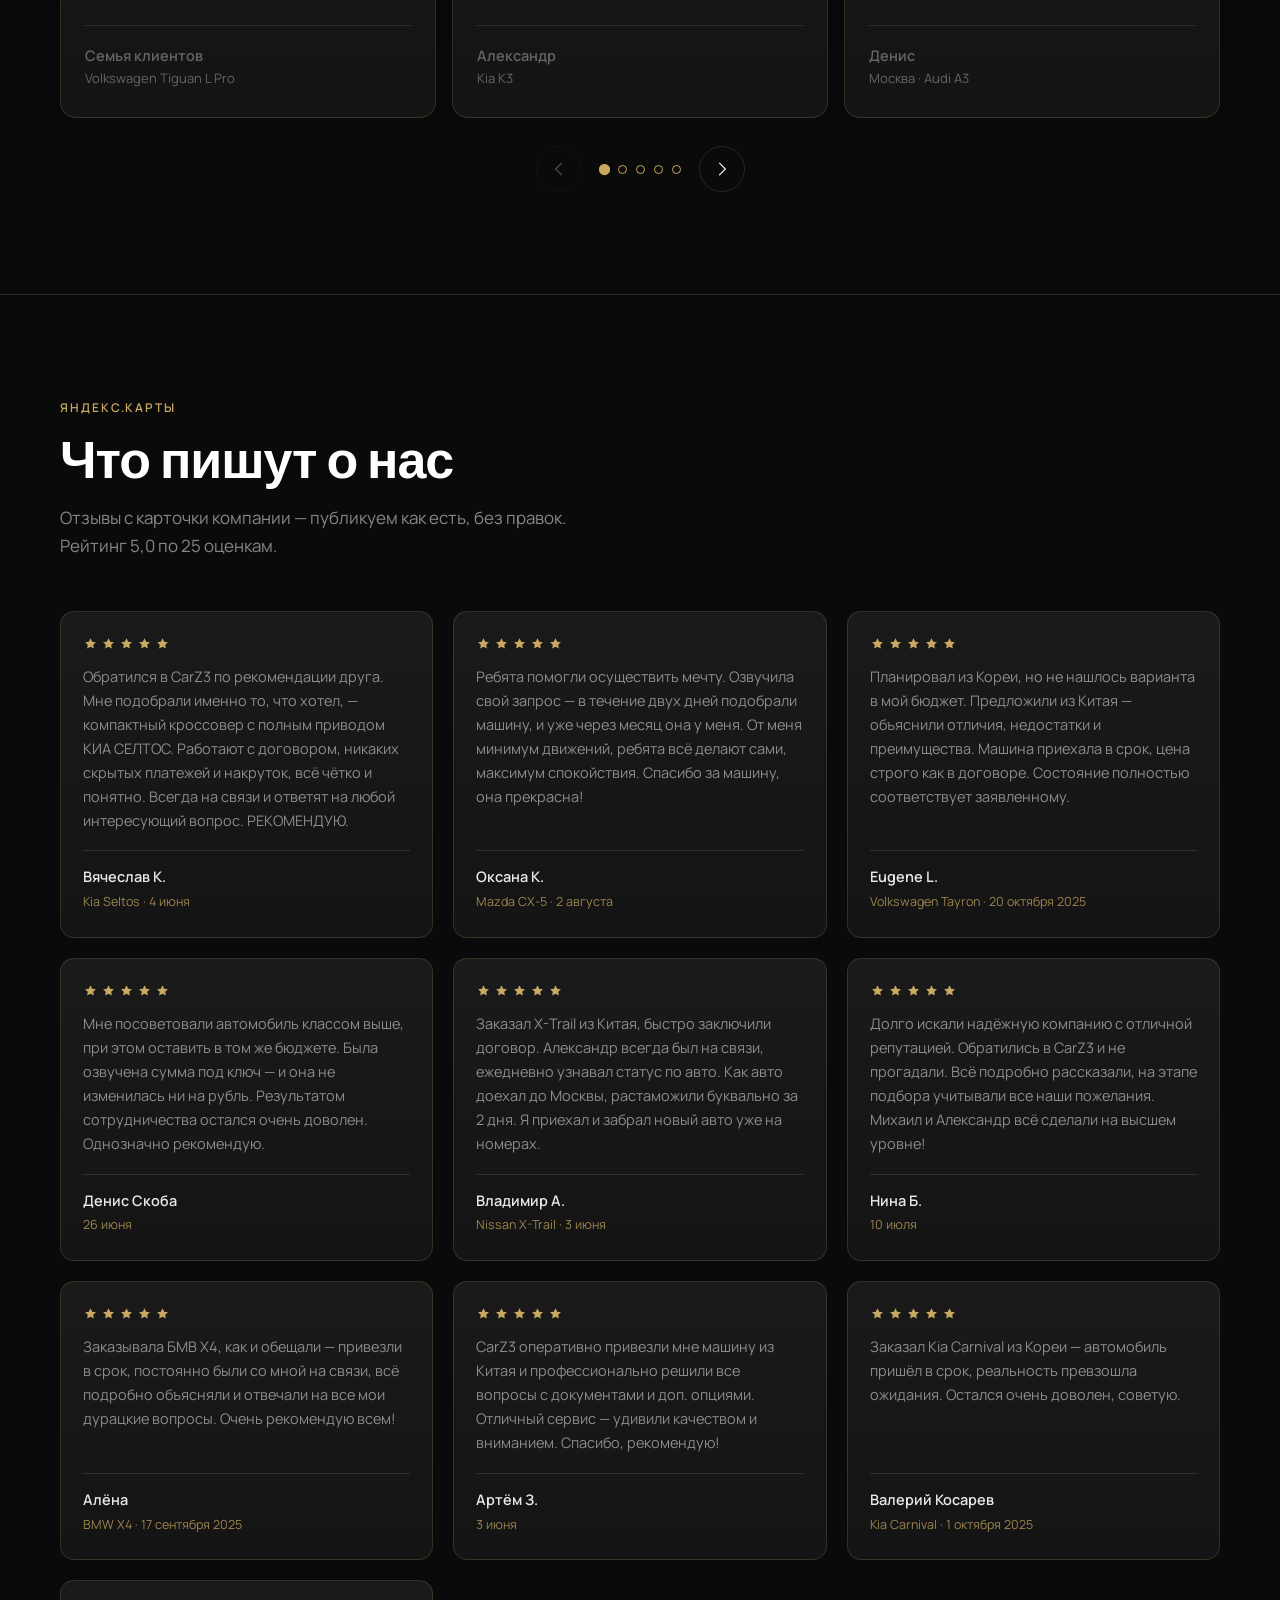
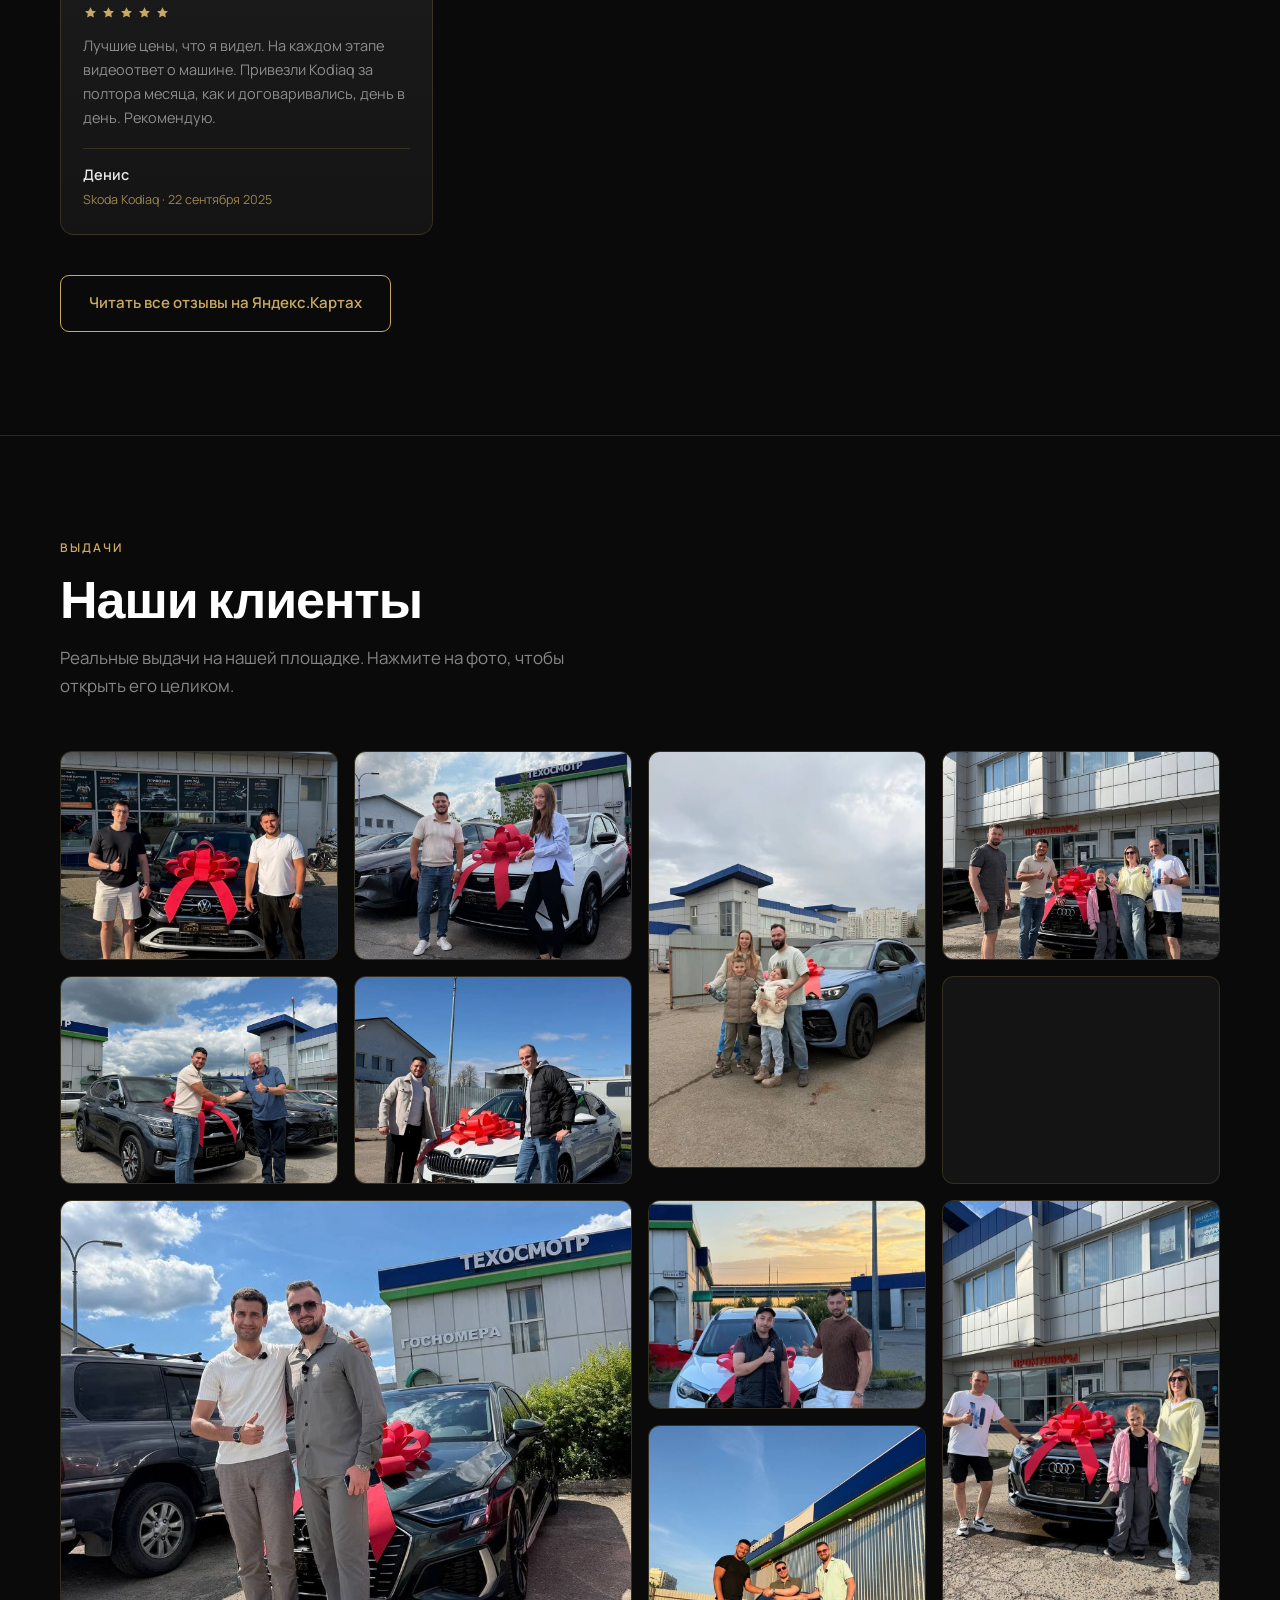
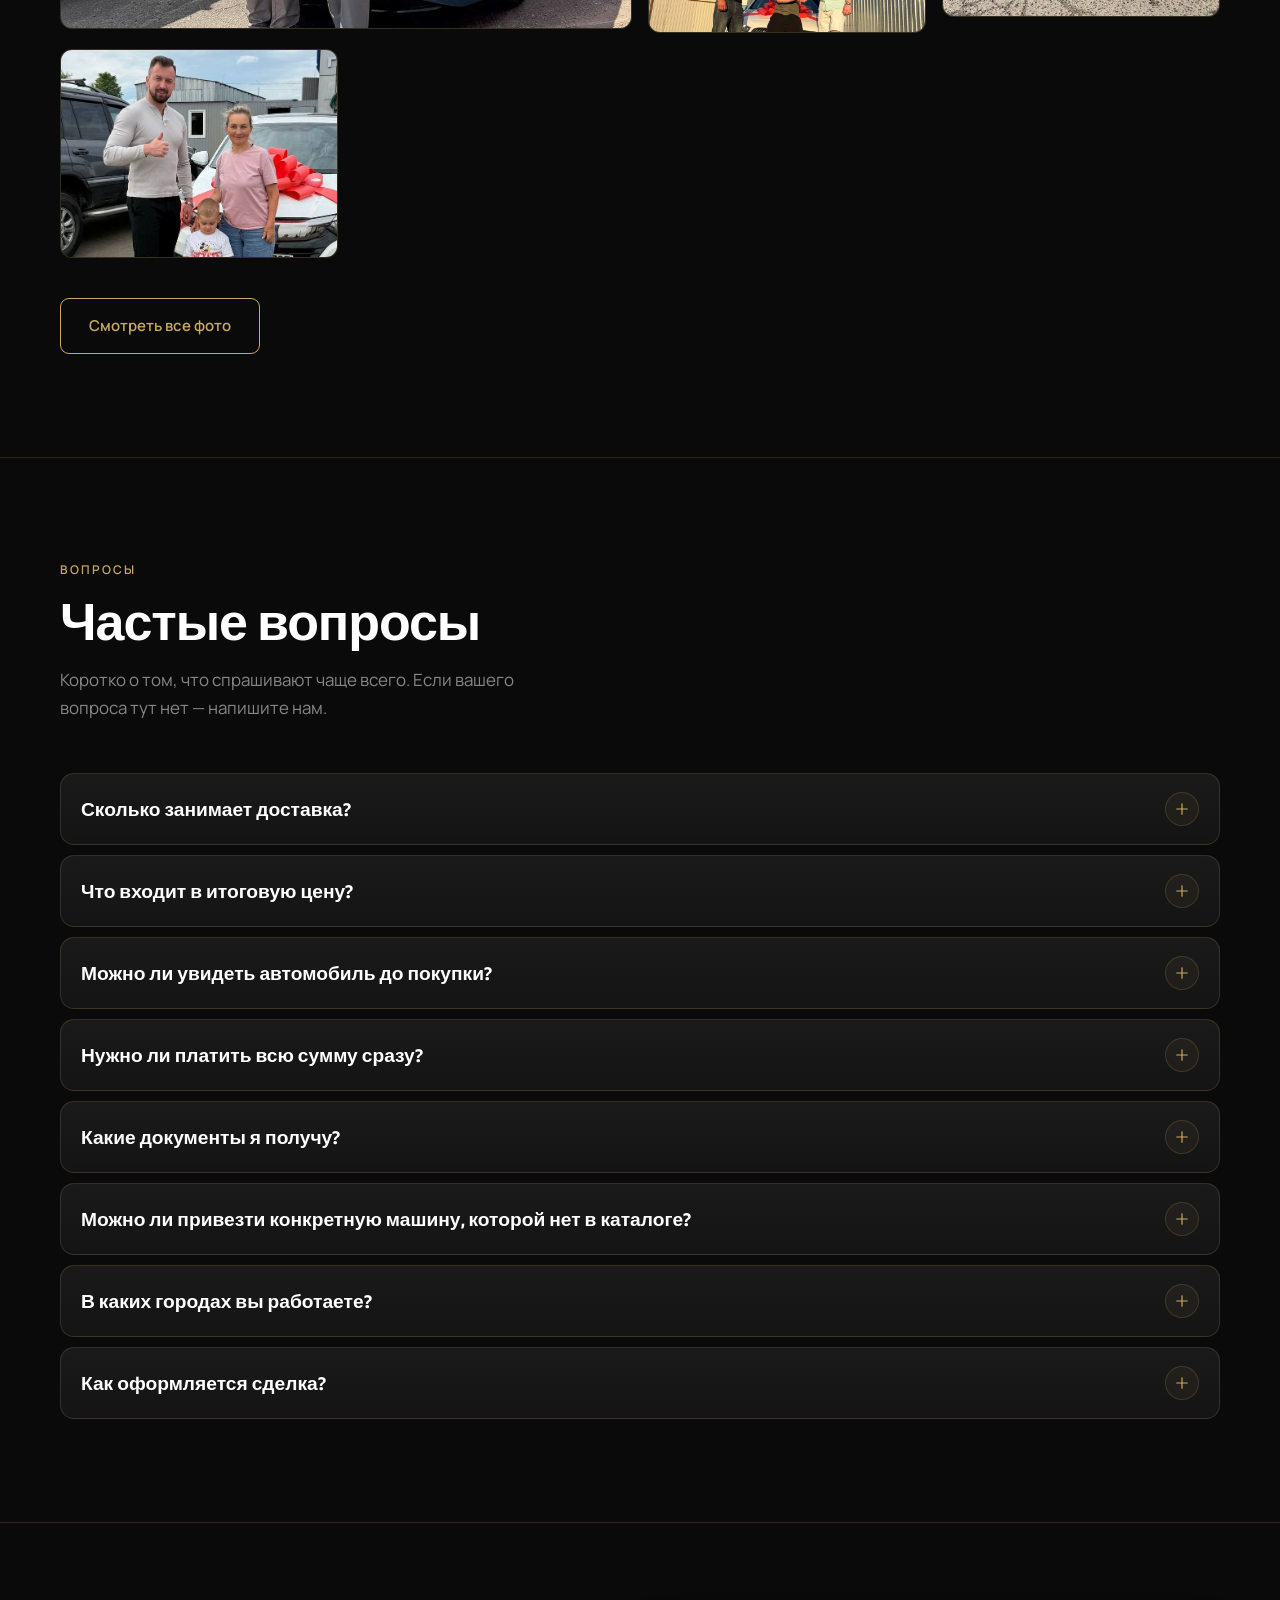
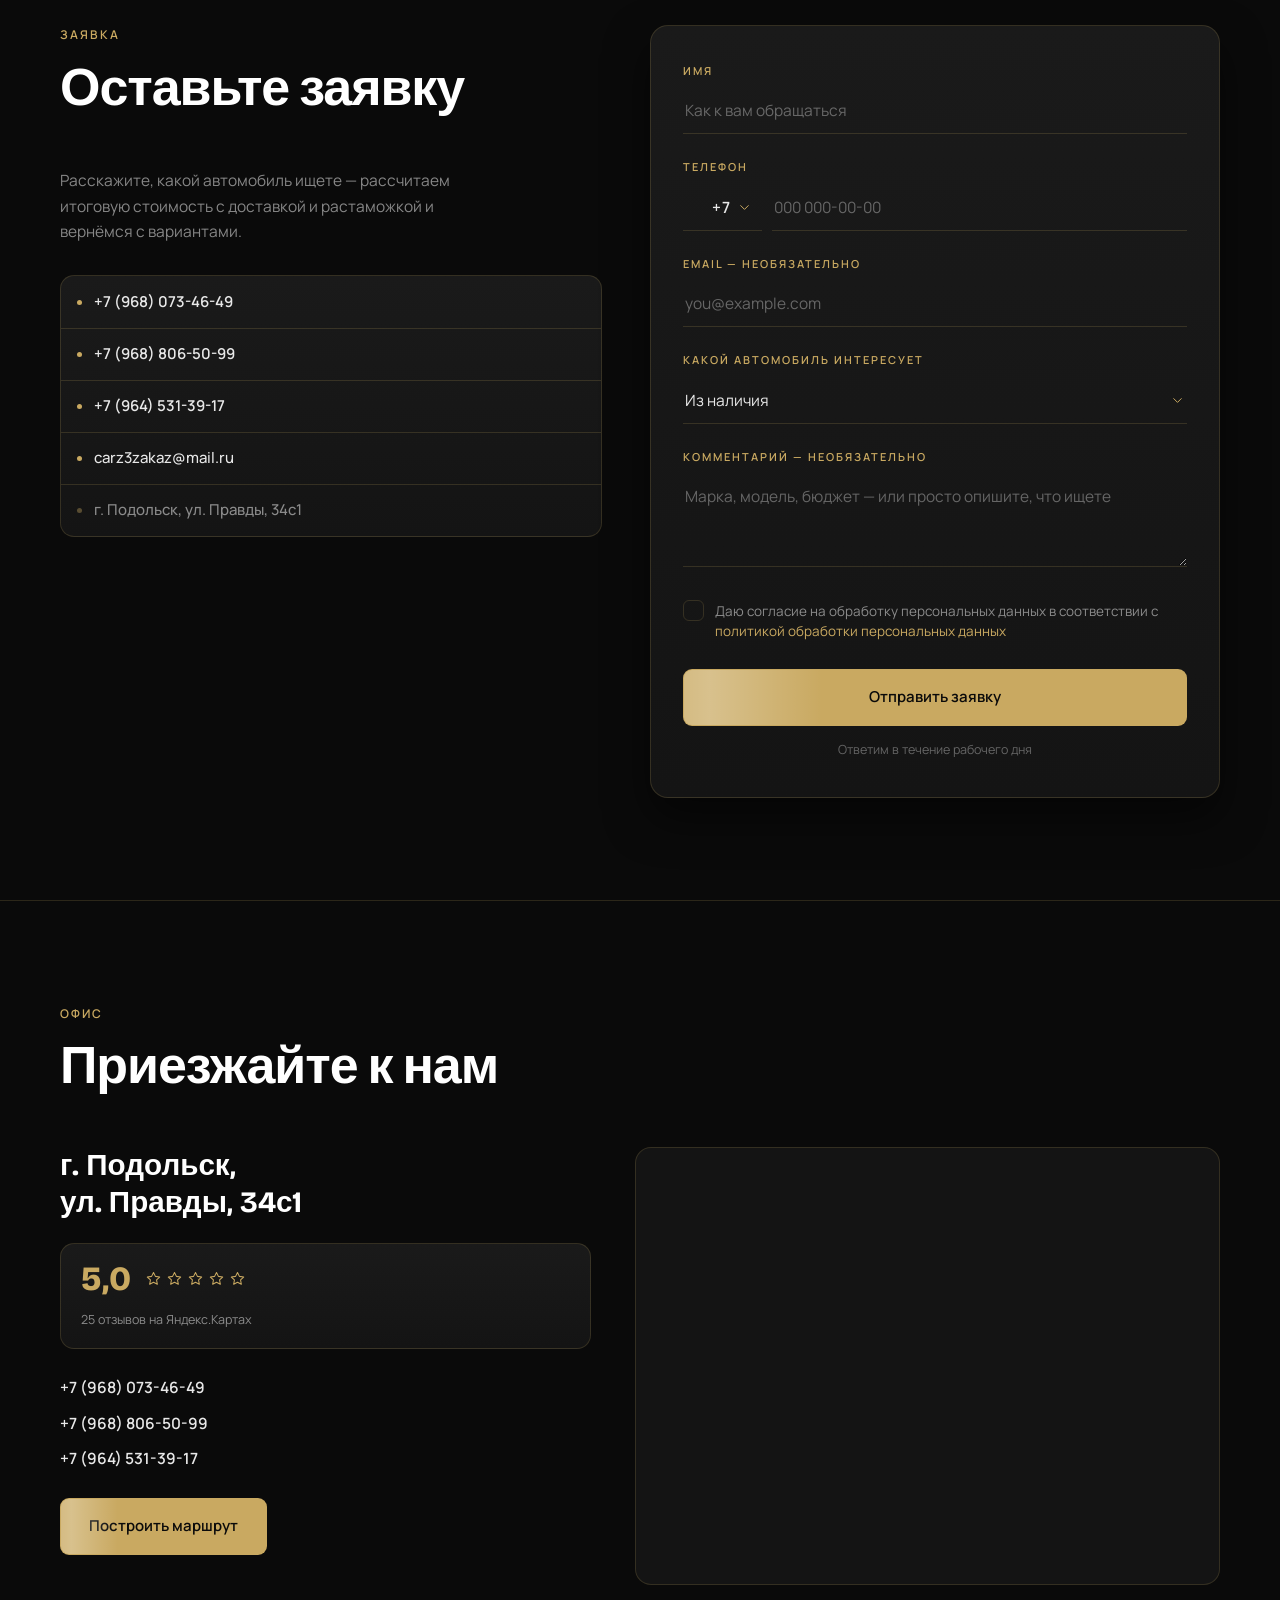
==== commit 2aa8bf16: "Add files via upload" ====
--- a/index.html
+++ b/index.html
@@ -10,32 +10,15 @@
 <meta property="og:description" content="Автомобили под заказ из Кореи, Китая, ОАЭ, стран ЕС, США и Грузии. Официальный договор, полный контроль логистики.">
 <meta property="og:locale" content="ru_RU">
 <meta property="og:site_name" content="CarZ3">
-<!-- OG-КАРТИНКА: добавить og:image (1200×630) — нужна для превью при отправке ссылки -->
 <link rel="canonical" href="https://carz3.ru/">
 <meta property="og:url" content="https://carz3.ru/">
 <meta name="theme-color" content="#0a0a0a">
 <link rel="icon" href="images/favicon.png" type="image/png">
 <link rel="apple-touch-icon" href="images/apple-touch-icon.png">
 
-<!-- FAVICON И ПРЕВЬЮ ССЫЛКИ: файлов пока нет в проекте.
-     Подготовьте из логотипа на тёмном фоне (квадратный кроп):
-       images/favicon-32.png       — 32×32
-       images/apple-touch-icon.png — 180×180
-       images/og-cover.jpg         — 1200×630, фото трёх автомобилей
-     Затем удалите строку <link rel="icon" href="data:,"> выше
-     и раскомментируйте четыре строки ниже.
-     Пока файлов нет — включать нельзя, браузер будет писать 404 в консоль. -->
-<!--
-<link rel="icon" href="images/favicon-32.png" sizes="32x32" type="image/png">
-<link rel="apple-touch-icon" href="images/apple-touch-icon.png">
-<meta property="og:image" content="images/og-cover.jpg">
-<meta property="og:image:width" content="1200">
-<meta property="og:image:height" content="630">
--->
 <link rel="preconnect" href="https://fonts.googleapis.com">
 <link rel="preconnect" href="https://fonts.gstatic.com" crossorigin>
 <link rel="stylesheet" href="https://fonts.googleapis.com/css2?family=Bricolage+Grotesque:opsz,wght@12..96,600..800&family=Manrope:wght@400;500;600;700&display=swap">
-<!-- Critical CSS: первый экран без блокировки — body, header, hero, btn -->
 <style>
 :root{--bg-page:#0a0a0a;--bg-card:#1a1a1a;--bg-card-alt:#141414;--gold:#C9A961;--gold-hover:#E4CD8E;--gold-soft:rgba(201,169,97,0.12);--gold-line:rgba(201,169,97,0.18);--gold-glow:rgba(201,169,97,0.22);--text-main:#e8e8e8;--text-heading:#fff;--text-muted:rgba(232,232,232,0.56);--text-faint:rgba(232,232,232,0.38);--danger:#c4564f;--font-heading:'Bricolage Grotesque',sans-serif;--font-body:'Manrope',sans-serif;--container:1240px;--header-h:74px;--shadow-rest:0 2px 14px rgba(0,0,0,0.32);--shadow-lift:0 20px 44px rgba(0,0,0,0.52)}
 *{margin:0;padding:0;box-sizing:border-box}
@@ -77,12 +60,11 @@
 .btn--lg{padding:17px 34px;font-size:16px;min-height:56px}
 .btn--sm{padding:11px 20px;font-size:14px;min-height:44px}
 </style>
-<!-- Основные стили: загружаются асинхронно, не блокируют первую отрисовку -->
 <link rel="preload" as="style" href="style.css?v=20260811_01" onload="this.onload=null;this.rel='stylesheet'">
 <link rel="stylesheet" href="style.css?v=20260811_01">
-<!-- Preload hero отдельно для мобилки и десктопа -->
 <link rel="preload" as="image" href="hero-mobile.webp" media="(max-width: 1023px)">
 <link rel="preload" as="image" href="hero.webp" media="(min-width: 1024px)">
+  <meta property="og:image" content="images/og-cover.jpg">
 </head>
 <body>
 
@@ -135,9 +117,6 @@
 <main>
 
   <section class="hero" id="about">
-    <!-- Настоящий <img>, а не CSS-фон: сканер предзагрузки находит адрес
-         прямо в HTML и начинает качать картинку ещё до загрузки стилей.
-         Это LCP-элемент страницы, поэтому fetchpriority="high". -->
     <div class="hero__bg" aria-hidden="true">
       <picture>
         <source media="(max-width: 1023px)" srcset="hero-mobile.webp">
@@ -198,8 +177,6 @@
             <strong>1000 клиентов</strong>.
           </p>
 
-          <!-- Раньше здесь шли три абзаца подряд. Те же факты, разбитые на
-               пары «утверждение → расшифровка»: читается по диагонали. -->
           <dl class="facts">
             <div class="fact">
               <dt class="fact__key">Не перекупщики</dt>
@@ -225,8 +202,6 @@
         </div>
 
         <div data-reveal>
-          <!-- ФОТО ПЛОЩАДКИ: если появится отдельный снимок офиса — заменить коллаж
-               одним фото: <div class="about__media"><img src="images/office.jpg" ...></div> -->
           <div class="about__collage">
             <img src="images/clients/tayron-1.webp" alt="Выдача автомобиля на площадке CarZ3 в Подольске" loading="lazy" decoding="async" width="600" height="450" onerror="this.closest('picture').remove()">
             <img src="images/clients/audi-q3-sunset.webp" alt="Клиентка CarZ3 получает Audi Q3" loading="lazy" decoding="async" width="600" height="450" onerror="this.closest('picture').remove()">
@@ -310,7 +285,6 @@
           </p>
         </div>
 
-        <!-- Шаги и логика — в функции setupQuiz() в app.js -->
         <div class="quiz" id="quiz" data-reveal>
           <div class="quiz__head">
             <span class="quiz__counter">Шаг 1 из 5</span>
@@ -442,9 +416,6 @@
                   <h3 class="step__title">Выдача автомобиля</h3>
                   <p class="step__desc">Передаём автомобиль вам вместе с полным пакетом документов — можно ставить на учёт.</p>
 
-                  <!-- Фото финального шага. На десктопе его показывает липкая
-                       панель справа (PROCESS_LAST_PHOTO в app.js), поэтому
-                       здесь оно скрыто и включается только на телефоне. -->
                   <div class="step__media">
                     <img src="images/clients/mercedes-a.jpg"
                            alt="Клиент CarZ3 получает автомобиль с полным пакетом документов"
@@ -557,8 +528,6 @@
           </p>
         </article>
 
-        <!-- ВАЖНО: формулировку этого пункта согласовать с клиентом до публикации.
-             Условие финансовое — важно не исказить смысл. -->
         <article class="trust-card" data-reveal>
           <div class="trust-card__icon">
             <svg viewBox="0 0 24 24" fill="none" stroke="currentColor" stroke-width="1.5" stroke-linecap="round" stroke-linejoin="round" aria-hidden="true">
@@ -681,7 +650,6 @@
         </p>
       </div>
 
-      <!-- Отзывы задаются массивом REVIEWS в начале app.js -->
       <div class="carousel" id="reviewsCarousel" data-reveal>
         <div class="carousel__viewport">
           <div class="carousel__track"></div>
@@ -710,7 +678,6 @@
         </p>
       </div>
 
-      <!-- Карточки собираются из массива YANDEX_REVIEWS в app.js -->
       <div class="ya-grid" id="yaReviews"></div>
 
       <div class="section-actions" data-reveal>
@@ -729,7 +696,6 @@
         </p>
       </div>
 
-      <!-- Плитки собираются из массива CLIENT_PHOTOS в app.js -->
       <div class="gallery gallery--mosaic" id="galleryGrid"></div>
 
       <div class="section-actions" data-reveal>
@@ -748,7 +714,6 @@
         </p>
       </div>
 
-      <!-- Вопросы собираются из массива FAQ в app.js -->
       <div class="faq" id="faqList"></div>
     </div>
   </section>
@@ -887,18 +852,6 @@
         </div>
 
         <div data-reveal>
-          <!-- Карта грузится только когда пользователь до неё доскроллит (loading="lazy").
-               Тёмный вид достигается CSS-фильтром в style.css (.map-frame iframe).
-
-               Координаты офиса: 55.408046, 37.554124
-               В адресе Яндекса порядок обратный — сначала долгота (ll и pt).
-               pt= ставит обычную метку. Раньше здесь был text= (поиск по адресу) —
-               именно он рисовал чип «1 найден», плашку с адресом и кнопки
-               «Организации в доме» / «Сообщить об ошибке». С pt их нет.
-
-               ЕСЛИ КАРТА ВСЁ РАВНО НЕ УСТРАИВАЕТ — удалите блок .map-frame
-               целиком и раскомментируйте .map-static ниже: аккуратная
-               статичная плашка без встроенной карты. -->
           <div class="map-frame">
             <iframe
               src="https://yandex.ru/map-widget/v1/?ll=37.554124%2C55.408046&amp;z=17&amp;pt=37.554124%2C55.408046%2Cpm2rdm"
@@ -907,27 +860,12 @@
               loading="lazy"
               title="CarZ3 на карте — Подольск, улица Правды, 34с1"></iframe>
 
-            <!-- Прозрачный щит поверх карты: без него палец на телефоне
-                 «проваливается» в карту и страница перестаёт скроллиться.
-                 Снимается одним нажатием — setupMapShield() в app.js. -->
             <button class="map-shield" type="button" data-map-shield>
               <span class="map-shield__hint">Нажмите, чтобы двигать карту</span>
             </button>
           </div>
 
-          <!--
-          <div class="map-static">
-            <div class="map-static__pin">
-              <svg viewBox="0 0 24 24" fill="none" stroke="currentColor" stroke-width="1.5" stroke-linecap="round" stroke-linejoin="round">
-                <path d="M12 21s7-6.2 7-11a7 7 0 1 0-14 0c0 4.8 7 11 7 11z"/>
-                <circle cx="12" cy="10" r="2.6"/>
-              </svg>
-            </div>
-            <p class="map-static__address">г. Подольск, ул. Правды, 34с1</p>
-            <a href="https://yandex.com/maps/-/CTfReJPu" class="btn btn--outline btn--sm" target="_blank" rel="noopener noreferrer">Открыть в Яндекс.Картах</a>
-          </div>
-          -->
-        </div>
+          </div>
       </div>
     </div>
   </section>
@@ -1015,14 +953,6 @@
           <dt>ИНН</dt>
           <dd>772417490010</dd>
         </div>
-        <!-- РАСЧЁТНЫЙ СЧЁТ: обычно его печатают в договорах и счетах, а не в подвале сайта.
-             Если он вам здесь нужен — раскомментируйте блок ниже. -->
-        <!--
-        <div>
-          <dt>Расчётный счёт</dt>
-          <dd>40802810302520005926</dd>
-        </div>
-        -->
         <div>
           <dt>Банк</dt>
           <dd>АО «Альфа-Банк»</dd>
@@ -1037,7 +967,6 @@
   </div>
 </footer>
 
-<!-- Липкая панель связи — появляется на телефоне после первого экрана -->
 <nav class="dock" data-dock aria-label="Быстрая связь">
   <a class="dock__btn" href="tel:+79680734649">
     <svg viewBox="0 0 24 24" fill="none" stroke="currentColor" stroke-width="1.6" stroke-linecap="round" stroke-linejoin="round" aria-hidden="true">
@@ -1068,7 +997,6 @@
 
 <script src="app.js?v=20260811_02" defer></script>
 
-<!-- Schema.org: структурированные данные для Google — адрес, рейтинг, телефон в выдаче -->
 <script type="application/ld+json">
 {
   "@context": "https://schema.org",
--- a/style.css
+++ b/style.css
@@ -1,4 +1,4 @@
-:root{--bg-page:#0a0a0a;--bg-card:#1a1a1a;--bg-card-alt:#141414;--gold:#C9A961;--gold-hover:#E4CD8E;--gold-soft:rgba(201,169,97,0.12);--gold-line:rgba(201,169,97,0.18);--gold-glow:rgba(201,169,97,0.22);--text-main:#e8e8e8;--text-heading:#ffffff;--text-muted:rgba(232,232,232,0.56);--text-faint:rgba(232,232,232,0.38);--danger:#c4564f;--danger-soft:rgba(196,86,79,0.14);--font-heading:'Bricolage Grotesque',sans-serif;--font-body:'Manrope',sans-serif;--container:1240px;--header-h:74px;--shadow-rest:0 2px 14px rgba(0,0,0,0.32);--shadow-lift:0 20px 44px rgba(0,0,0,0.52)}*{margin:0;padding:0;box-sizing:border-box}html{scroll-behavior:smooth;-webkit-text-size-adjust:100%}body{background:var(--bg-page);color:var(--text-main);font-family:var(--font-body);font-size:16px;line-height:1.65;overflow-x:hidden;-webkit-font-smoothing:antialiased;-moz-osx-font-smoothing:grayscale}body.is-scroll-locked{overflow:hidden}img{max-width:100%;display:block}a{color:inherit;text-decoration:none}ol,ul{list-style:none}button{font:inherit;background:none;border:none;cursor:pointer;color:inherit}svg{display:block}h1,h2,h3{font-family:var(--font-heading);color:var(--text-heading);font-weight:700;line-height:1.12;letter-spacing:-0.02em}a:focus-visible,button:focus-visible{outline:2px solid var(--gold);outline-offset:3px;border-radius:4px}.container{width:100%;max-width:var(--container);margin:0 auto;padding:0 20px}.section{padding:clamp(56px,8vw,118px) 0}.section--tight{padding:clamp(36px,5vw,64px) 0}.section[id]{scroll-margin-top:calc(var(--header-h) + 12px)}.divider-top{border-top:1px solid var(--gold-line)}@media (min-width:768px){.container{padding:0 40px}}.eyebrow{font-size:12px;letter-spacing:0.16em;text-transform:uppercase;color:var(--gold);font-weight:600;margin-bottom:14px}.section-title{font-size:clamp(1.75rem,1.2rem + 2.6vw,3.25rem);margin-bottom:14px}.section-lead{color:var(--text-muted);font-size:clamp(0.94rem,0.9rem + 0.2vw,1.06rem);max-width:520px;margin-bottom:clamp(32px,4vw,56px)}.section-lead--wide{max-width:780px}.section-lead--flush{margin-bottom:0}.section-head{margin-bottom:clamp(32px,4vw,56px)}.section-head .section-lead{margin-bottom:0}.reveal{opacity:0;transform:translateY(20px);transition:opacity .5s ease,transform .5s ease}.reveal.is-visible{opacity:1;transform:translateY(0)}.btn{display:inline-flex;align-items:center;justify-content:center;gap:9px;padding:15px 28px;border-radius:9px;font-family:var(--font-body);font-weight:600;font-size:15px;border:1.5px solid transparent;min-height:50px;text-align:center;transition:background-color .22s ease,border-color .22s ease,color .22s ease,transform .22s ease,box-shadow .22s ease}.btn--gold{background:var(--gold);color:#0a0a0a}.btn--gold:hover{background:var(--gold-hover);transform:translateY(-4px);box-shadow:0 14px 30px rgba(201,169,97,0.26)}.btn--outline{background:transparent;border-color:var(--gold);color:var(--gold)}.btn--outline:hover{background:var(--gold-soft);border-color:var(--gold-hover);color:var(--gold-hover);transform:translateY(-4px)}.btn--ghost{background:transparent;border-color:var(--gold-line);color:var(--text-main)}.btn--ghost:hover{border-color:var(--gold);color:var(--gold);transform:translateY(-4px)}.btn--sm{padding:11px 20px;font-size:14px;min-height:44px}.btn--lg{padding:17px 34px;font-size:16px;min-height:56px}.btn--full{width:100%}.header{position:sticky;top:0;z-index:400;background:var(--bg-page);border-bottom:1px solid var(--gold-line)}.header__inner{display:flex;align-items:center;justify-content:space-between;gap:16px;height:var(--header-h)}.logo{font-family:var(--font-heading);font-weight:800;font-size:22px;color:var(--gold);letter-spacing:-0.01em;white-space:nowrap}.header__back{font-size:14px;color:var(--text-muted);white-space:nowrap;margin-left:auto;margin-right:4px;transition:color .2s ease}.header__back:hover{color:var(--gold)}.header__nav{display:none}.header__actions{display:none}@media (min-width:1024px){.header__nav{display:flex;align-items:center;gap:22px}@media (min-width:1200px){.header__nav{gap:28px}}.header__nav a{font-size:14.5px;font-weight:500;color:var(--text-main);position:relative;padding-bottom:3px;transition:color .2s ease}.header__nav a::after{content:'';position:absolute;left:0;bottom:0;width:100%;height:1px;background:var(--gold);transform:scaleX(0);transform-origin:left center;transition:transform .28s ease}.header__nav a:hover{color:var(--gold)}.header__nav a:hover::after{transform:scaleX(1)}.header__nav a.is-current{color:var(--gold)}.header__nav a.is-current::after{transform:scaleX(1)}.header__actions{display:flex;align-items:center;gap:20px}.header__back{display:none}}.section-actions{display:flex;flex-direction:column;gap:12px;margin-top:clamp(28px,3.5vw,40px)}@media (min-width:620px){.section-actions{flex-direction:row;flex-wrap:wrap}}.section--flush-top{padding-top:0}.burger{position:relative;z-index:320;width:46px;height:46px;display:flex;flex-direction:column;justify-content:center;align-items:center;gap:6px;flex-shrink:0}.burger span{display:block;width:24px;height:2px;background:var(--gold);border-radius:2px;transition:transform .3s ease,opacity .3s ease}.burger.is-active span:nth-child(1){transform:translateY(8px) rotate(45deg)}.burger.is-active span:nth-child(2){opacity:0}.burger.is-active span:nth-child(3){transform:translateY(-8px) rotate(-45deg)}@media (min-width:1024px){.burger{display:none}}.menu{position:fixed;inset:0;z-index:300;background:rgba(10,10,10,0.97);display:flex;flex-direction:column;justify-content:center;padding:calc(var(--header-h) + 24px) 20px 32px;opacity:0;visibility:hidden;transition:opacity .32s ease,visibility .32s;overflow-y:auto}.menu.is-open{opacity:1;visibility:visible}.menu__nav{display:flex;flex-direction:column;gap:4px;text-align:center;margin-bottom:auto}.menu__nav a{font-family:var(--font-heading);font-weight:700;font-size:clamp(1.6rem,1.2rem + 2.4vw,2.4rem);color:var(--text-heading);padding:12px 0;opacity:0;transform:translateY(16px);transition:opacity .38s ease,transform .38s ease,color .2s ease}.menu.is-open .menu__nav a{opacity:1;transform:translateY(0)}.menu__nav a:active{color:var(--gold)}.menu__foot{border-top:1px solid var(--gold-line);padding-top:24px;margin-top:32px;display:flex;flex-direction:column;gap:14px;text-align:center;opacity:0;transform:translateY(16px);transition:opacity .38s ease .28s,transform .38s ease .28s}.menu.is-open .menu__foot{opacity:1;transform:translateY(0)}.menu__phone{font-family:var(--font-heading);font-weight:700;font-size:20px;color:var(--gold)}.menu__mail{font-size:15px;color:var(--text-muted)}.menu__btns{display:grid;grid-template-columns:1fr 1fr;gap:10px;margin-top:4px}@media (min-width:1024px){.menu{display:none}}.cursor-dot,.cursor-ring{position:fixed;top:0;left:0;pointer-events:none;z-index:9999;border-radius:50%;opacity:0;transition:opacity .3s ease}.cursor-dot{width:6px;height:6px;margin:-3px 0 0 -3px;background:var(--gold)}.cursor-ring{width:34px;height:34px;margin:-17px 0 0 -17px;border:1px solid var(--gold);transition:opacity .3s ease,background-color .25s ease}.cursor-dot.is-on,.cursor-ring.is-on{opacity:1}.cursor-ring.is-hover{background:var(--gold-soft)}.cursor-dot.is-off,.cursor-ring.is-off{opacity:0 !important}@media (hover:none),(max-width:1023px){.cursor-dot,.cursor-ring{display:none !important}}.custom-cursor-active,.custom-cursor-active *{cursor:none !important}.hero{position:relative;overflow:hidden;padding:clamp(60px,9vw,120px) 0 clamp(48px,7vw,96px)}@media (max-width:1023px){.hero{padding-bottom:clamp(110px,26vw,190px)}}.hero__bg{position:absolute;inset:0;z-index:0;overflow:hidden}.hero__bg picture,.hero__bg img{display:block;width:100%;height:100%;object-fit:cover;object-position:50% 55%;display:block}@media (max-width:767px){.hero__bg{background-position:calc(50% - 65px) center}}.hero__bg::after{content:'';position:absolute;inset:0;z-index:1;background:linear-gradient(180deg,rgba(10,10,10,0.95) 0%,rgba(10,10,10,0.88) 34%,rgba(10,10,10,0.62) 58%,rgba(10,10,10,0.42) 78%,rgba(10,10,10,0.9) 100%)}@media (min-width:1024px){.hero__bg{background-position:center}.hero__bg::after{background:linear-gradient(90deg,rgba(10,10,10,0.85) 0%,rgba(10,10,10,0.6) 100%)}}.hero::before{content:'';position:absolute;top:-220px;left:50%;width:min(760px,130vw);height:min(760px,130vw);z-index:1;transform:translateX(-62%);background:radial-gradient(circle,var(--gold) 0%,transparent 68%);opacity:0.1;pointer-events:none}.hero .container{position:relative;z-index:2}.hero__title{font-size:clamp(2rem,1.35rem + 3.2vw,4.25rem);max-width:15ch;margin-bottom:22px}.hero__lead{font-size:clamp(1rem,0.95rem + 0.4vw,1.16rem);color:var(--text-main);max-width:54ch;margin-bottom:32px}.hero__actions{display:flex;flex-direction:column;gap:12px;margin-bottom:32px}.hero__trust{font-size:13.5px;color:var(--text-muted);line-height:1.9}.hero__trust .dot{color:var(--gold);margin:0 9px}@media (min-width:620px){.hero__actions{flex-direction:row;flex-wrap:wrap}}.stats{display:grid;grid-template-columns:repeat(auto-fit,minmax(150px,1fr));gap:1px;background:var(--gold-line);border:1px solid var(--gold-line);border-radius:14px;overflow:hidden}.stat{background:var(--bg-page);padding:26px 18px;text-align:center}.stat__num{font-family:var(--font-heading);font-weight:800;font-size:clamp(1.9rem,1.4rem + 2.2vw,3rem);color:var(--gold);line-height:1;margin-bottom:8px}.stat__label{font-size:13px;color:var(--text-muted);line-height:1.4}@media (min-width:900px){.stat{padding:34px 20px}}.cards-grid{display:grid;grid-template-columns:1fr;gap:20px}@media (min-width:620px){.cards-grid{grid-template-columns:repeat(2,1fr)}}@media (min-width:1024px){.cards-grid{grid-template-columns:repeat(auto-fill,minmax(272px,1fr));gap:24px}.cards-grid--3{grid-template-columns:repeat(3,1fr)}}.car-card{display:flex;flex-direction:column;background:linear-gradient(180deg,var(--bg-card) 0%,var(--bg-card-alt) 100%);border:1px solid var(--gold-line);border-radius:14px;overflow:hidden;box-shadow:var(--shadow-rest);transition:transform .26s ease,box-shadow .26s ease,border-color .26s ease}.car-card:hover,.car-card.is-touched{transform:translateY(-4px);border-color:var(--gold);box-shadow:var(--shadow-lift),0 0 0 1px var(--gold-glow)}.car-card__media{aspect-ratio:16 / 10;background:var(--bg-card-alt);position:relative;overflow:hidden}.car-card__media img{width:100%;height:100%;object-fit:cover}.car-card__body{padding:22px;display:flex;flex-direction:column;flex:1}.car-card__title{font-size:17.5px;margin-bottom:5px}.car-card__meta{font-size:13px;color:var(--gold);margin-bottom:12px;letter-spacing:0.02em}.car-card__specs{display:flex;flex-wrap:wrap;gap:6px 14px;font-size:13px;color:var(--text-muted);margin-bottom:16px}.car-card__price{font-family:var(--font-heading);font-weight:700;font-size:19px;color:var(--gold);margin-bottom:18px}.car-card__price small{font-family:var(--font-body);font-weight:500;font-size:13px;color:var(--text-muted);margin-right:5px}.car-card__note{color:var(--text-muted);font-size:14px;margin-bottom:18px;flex:1}.car-card .btn{margin-top:auto}@keyframes skeletonPulse{0%,100%{opacity:0.4}50%{opacity:0.8}}.skeleton{background:#232323;border-radius:6px;animation:skeletonPulse 1.6s ease-in-out infinite}.skeleton--media{aspect-ratio:16 / 10;border-radius:0}.skeleton--line{height:14px;margin-bottom:12px}.skeleton--title{width:72%;height:17px}.skeleton--spec{width:54%}.skeleton--price{width:40%;height:20px;margin-bottom:20px}.skeleton--btn{width:100%;height:44px;border-radius:9px;margin-bottom:0}.process-layout{display:block}.process-panel{display:none}@media (min-width:1024px){.process-layout{display:grid;grid-template-columns:minmax(0,55fr) minmax(0,45fr);gap:48px;align-items:start}.process-panel{display:block;position:sticky;top:96px;min-width:0;max-height:calc(100vh - 124px);overflow-y:auto;overscroll-behavior:contain;scrollbar-width:none}.process-panel::-webkit-scrollbar{display:none}.process-steps{min-width:0}}.panel-card{position:relative;border:1px solid var(--gold-line);border-radius:18px;padding:32px 30px;min-height:260px;background:linear-gradient(180deg,var(--bg-card) 0%,var(--bg-card-alt) 100%);box-shadow:var(--shadow-rest);overflow:hidden}.panel__inner{position:relative;z-index:1;opacity:1;transition:opacity .3s ease}.panel__inner.is-fading{opacity:0}.panel__num{position:absolute;top:10px;right:22px;font-family:var(--font-heading);font-weight:800;font-size:104px;line-height:1;color:var(--gold);opacity:0.13;letter-spacing:-0.04em;user-select:none;pointer-events:none;z-index:0}.panel__icon{color:var(--gold);margin-bottom:16px}.panel__icon svg{width:34px;height:34px}.panel__title{font-family:var(--font-heading);font-weight:700;font-size:24px;color:var(--text-heading);margin-bottom:10px}.panel__desc{font-size:14.5px;color:var(--text-muted)}.panel__media{margin-top:18px;border-radius:12px;overflow:hidden;aspect-ratio:16 / 10;max-height:200px;background:var(--bg-card-alt)}.panel__media img{width:100%;height:100%;object-fit:cover}.timeline{position:relative}.steps{position:relative}.timeline__track,.timeline__fill{position:absolute;left:21px;top:8px;bottom:8px;width:2px;border-radius:2px}.timeline__track{background:var(--gold-line)}.timeline__fill{background:var(--gold);transform:scaleY(0);transform-origin:top center;transition:transform 1.5s cubic-bezier(.4,0,.2,1)}.timeline.is-filled .timeline__fill{transform:scaleY(1)}.step{position:relative;display:flex;gap:16px;padding:0 0 34px 0}.step:last-child{padding-bottom:0}.step__marker{position:relative;z-index:1;width:44px;height:44px;flex-shrink:0;border-radius:50%;border:1px solid var(--gold-line);background:var(--bg-page);display:flex;align-items:center;justify-content:center;font-family:var(--font-heading);font-weight:700;font-size:13.5px;color:var(--gold);transition:border-color .26s ease,transform .26s ease}.step:hover .step__marker,.step.is-touched .step__marker{border-color:var(--gold);transform:scale(1.06)}@media (min-width:1024px){.step{transition:opacity .3s ease}.step.is-active .step__marker{border-color:var(--gold);background:var(--gold);color:#0a0a0a}}.step.is-touched .step__marker{border-color:var(--gold);background:var(--gold);color:#0a0a0a}.step__body{flex:1;padding-top:2px;min-width:0}.step__icon{width:26px;height:26px;color:var(--gold);margin-bottom:10px}.step__title{font-size:17px;margin-bottom:6px}.step__desc{font-size:14.5px;color:var(--text-muted);max-width:56ch}@media (min-width:768px){.timeline__track,.timeline__fill{left:25px}.step{gap:24px;padding-bottom:44px}.step__marker{width:52px;height:52px;font-size:15px}.step__title{font-size:18.5px}.step__desc{font-size:15px}.step__icon{width:28px;height:28px}}.origins{display:grid;grid-template-columns:1fr;gap:14px}@media (min-width:560px){.origins{grid-template-columns:repeat(2,1fr);gap:16px}}@media (min-width:1024px){.origins{grid-template-columns:repeat(3,1fr);gap:20px}}.origin-card{position:relative;overflow:hidden;display:flex;align-items:flex-end;min-height:132px;padding:24px 22px;border:1px solid var(--gold-line);border-radius:16px;background:linear-gradient(180deg,var(--bg-card) 0%,var(--bg-card-alt) 100%);box-shadow:var(--shadow-rest);transition:transform .28s ease,border-color .28s ease,box-shadow .28s ease}.origin-card:hover,.origin-card.is-touched{transform:translateY(-4px);border-color:var(--gold);box-shadow:var(--shadow-lift),0 0 0 1px var(--gold-glow)}.origin-card::before{content:'';position:absolute;top:0;left:0;right:0;height:1px;background:linear-gradient(90deg,transparent,var(--gold),transparent);opacity:0;transition:opacity .3s ease}.origin-card:hover::before,.origin-card.is-touched::before{opacity:1}.origin-card__num{position:absolute;top:-14px;right:12px;font-family:var(--font-heading);font-weight:800;font-size:clamp(4.5rem,3.6rem + 3vw,6.5rem);line-height:1;color:var(--gold);opacity:0.13;letter-spacing:-0.05em;user-select:none;pointer-events:none;transition:opacity .28s ease}.origin-card:hover .origin-card__num,.origin-card.is-touched .origin-card__num{opacity:0.2}.origin-card__name{position:relative;z-index:1;font-family:var(--font-heading);font-weight:700;font-size:clamp(1.35rem,1.15rem + 0.9vw,1.75rem);color:var(--text-heading);line-height:1.15;transition:color .28s ease}.origin-card:hover .origin-card__name,.origin-card.is-touched .origin-card__name{color:var(--gold)}.origin-card__name::after{content:'';display:block;width:26px;height:2px;margin-top:12px;background:var(--gold);transform-origin:left center;transition:transform .32s cubic-bezier(.4,0,.2,1)}.origin-card:hover .origin-card__name::after,.origin-card.is-touched .origin-card__name::after{transform:scaleX(2.4)}.origins-flow{display:flex;justify-content:center;padding:6px 0}.origins-flow span{display:block;width:1px;height:46px;background:linear-gradient(180deg,transparent 0%,var(--gold) 100%)}.destination{display:flex;align-items:center;gap:18px;flex-wrap:wrap;padding:26px 24px;border:1px solid var(--gold);border-radius:16px;background:linear-gradient(180deg,rgba(201,169,97,0.09) 0%,rgba(201,169,97,0.03) 100%)}.destination__icon{width:46px;height:46px;flex-shrink:0;border-radius:50%;border:1px solid var(--gold);display:flex;align-items:center;justify-content:center;color:var(--gold)}.destination__icon svg{width:22px;height:22px}.destination__name{font-family:var(--font-heading);font-weight:700;font-size:clamp(1.5rem,1.2rem + 1.4vw,2.1rem);color:var(--gold);line-height:1.1}.destination__label{font-size:14px;color:var(--text-muted);width:100%}@media (min-width:768px){.destination{padding:30px 30px}.destination__label{width:auto;margin-left:auto;text-align:right}}.trust-grid{display:grid;grid-template-columns:1fr;gap:18px}@media (min-width:768px){.trust-grid{grid-template-columns:repeat(2,1fr);gap:22px}}.trust-card{border:1px solid var(--gold-line);border-radius:16px;padding:30px 26px;background:linear-gradient(180deg,var(--bg-card) 0%,var(--bg-card-alt) 100%);box-shadow:var(--shadow-rest);transition:transform .26s ease,border-color .26s ease,box-shadow .26s ease}.trust-card:hover,.trust-card.is-touched{transform:translateY(-4px);border-color:var(--gold);box-shadow:var(--shadow-lift),0 0 0 1px var(--gold-glow)}.trust-card__icon{color:var(--gold);margin-bottom:18px}.trust-card__icon svg{width:30px;height:30px}.trust-card__title{font-size:18px;margin-bottom:9px}.trust-card__desc{font-size:14.5px;color:var(--text-muted)}.gallery{display:grid;grid-template-columns:1fr;gap:14px}@media (min-width:620px){.gallery{grid-template-columns:repeat(2,1fr);gap:16px}}@media (min-width:1024px){.gallery{grid-template-columns:repeat(3,1fr);gap:20px}}.gallery__item{display:block;width:100%;padding:0;border:1px solid var(--gold-line);border-radius:14px;overflow:hidden;background:var(--bg-card-alt);aspect-ratio:4 / 3;transition:border-color .26s ease}.gallery__item:hover{border-color:var(--gold)}.gallery__item img{width:100%;height:100%;object-fit:cover;transition:transform .4s ease}.gallery__item:hover img{transform:scale(1.03)}.lightbox{position:fixed;inset:0;z-index:1000;background:rgba(6,6,6,0.95);display:flex;align-items:center;justify-content:center;padding:20px;opacity:0;visibility:hidden;transition:opacity .3s ease,visibility .3s}.lightbox.is-open{opacity:1;visibility:visible}.lightbox__figure{max-width:min(1100px,100%);max-height:100%;display:flex;flex-direction:column;align-items:center;gap:14px;margin:0}.lightbox__img{max-width:100%;max-height:78vh;object-fit:contain;border-radius:12px;transform-origin:center center;will-change:transform}.lightbox__zoom-hint{position:absolute;bottom:16px;right:20px;font-size:12px;color:rgba(232,232,232,0.5);pointer-events:none;letter-spacing:0.03em;z-index:10}.lightbox__caption{font-size:14px;color:var(--text-muted);text-align:center}.lightbox__close,.lightbox__nav{position:absolute;z-index:100;display:flex;align-items:center;justify-content:center;width:50px;height:50px;border-radius:50%;border:1px solid var(--gold-line);background:rgba(10,10,10,0.7);color:var(--text-heading);transition:border-color .2s ease,color .2s ease,transform .2s ease}.lightbox__close:hover,.lightbox__nav:hover{border-color:var(--gold);color:var(--gold)}.lightbox__close svg,.lightbox__nav svg{width:22px;height:22px}.lightbox__close{top:16px;right:16px}.lightbox__nav--prev{left:12px;top:50%;transform:translateY(-50%)}.lightbox__nav--next{right:12px;top:50%;transform:translateY(-50%)}.lightbox__nav--prev:hover{transform:translateY(-50%) translateX(-3px)}.lightbox__nav--next:hover{transform:translateY(-50%) translateX(3px)}@media (min-width:768px){.lightbox__close{top:26px;right:26px}.lightbox__nav--prev{left:26px}.lightbox__nav--next{right:26px}}.reviews-grid{display:grid;grid-template-columns:1fr;gap:18px}@media (min-width:900px){.reviews-grid{grid-template-columns:repeat(3,1fr);gap:24px}}.review{border:1px solid var(--gold-line);border-radius:16px;padding:28px 24px;background:linear-gradient(180deg,var(--bg-card) 0%,var(--bg-card-alt) 100%);box-shadow:var(--shadow-rest);display:flex;flex-direction:column;transition:transform .26s ease,border-color .26s ease,box-shadow .26s ease}.review:hover,.review.is-touched{transform:translateY(-4px);border-color:var(--gold);box-shadow:var(--shadow-lift),0 0 0 1px var(--gold-glow)}.review__media{margin:-28px -24px 22px;aspect-ratio:16 / 10;overflow:hidden;background:var(--bg-card-alt);border-bottom:1px solid var(--gold-line)}.review__media img{width:100%;height:100%;object-fit:cover}.review__quote{width:30px;height:30px;color:var(--gold);opacity:.75;margin-bottom:16px}.review__stars{display:flex;gap:5px;margin-bottom:16px}.review__stars svg{width:16px;height:16px;color:var(--gold)}.review__text{font-style:italic;font-size:15px;line-height:1.7;color:var(--text-muted);margin-bottom:24px;flex:1}.review__person{display:flex;align-items:center;gap:13px;border-top:1px solid var(--gold-line);padding-top:18px}.review__avatar{width:44px;height:44px;flex-shrink:0;border-radius:50%;border:1px solid var(--gold);display:flex;align-items:center;justify-content:center;color:var(--gold)}.review__avatar svg{width:20px;height:20px}.review__meta{min-width:0}.review__name{font-size:14.5px;font-weight:600;color:var(--text-faint)}.review__city{font-size:13px;color:var(--text-faint)}.review__src{font-size:12px;color:var(--gold);opacity:.75;margin-top:4px}.cta{border:1px solid var(--gold-line);border-radius:20px;padding:clamp(36px,6vw,72px) clamp(22px,4vw,56px);background:linear-gradient(180deg,var(--bg-card) 0%,var(--bg-card-alt) 100%);position:relative;overflow:hidden;text-align:center}.cta::before{content:'';position:absolute;top:-60%;left:50%;width:min(620px,120%);height:min(620px,120%);transform:translateX(-50%);background:radial-gradient(circle,var(--gold) 0%,transparent 68%);opacity:0.09;pointer-events:none}.cta>*{position:relative;z-index:1}.cta__title{font-size:clamp(1.6rem,1.2rem + 2.2vw,2.8rem);max-width:20ch;margin:0 auto 14px}.cta__lead{color:var(--text-muted);font-size:15.5px;max-width:46ch;margin:0 auto 30px}.cta__actions{display:flex;flex-direction:column;gap:12px;align-items:center}.cta__actions .btn{width:100%;max-width:320px}.cta__phone{margin-top:22px;font-size:14px;color:var(--text-muted)}.cta__phone a{color:var(--gold);font-weight:600}@media (min-width:620px){.cta__actions{flex-direction:row;justify-content:center}.cta__actions .btn{width:auto}}.footer{padding:clamp(44px,6vw,76px) 0 40px}.footer__grid{display:grid;grid-template-columns:1fr;gap:34px;padding-bottom:32px;border-bottom:1px solid var(--gold-line)}@media (min-width:768px){.footer__grid{grid-template-columns:1.3fr 1fr 1fr 1fr;gap:40px}}.footer__brand .logo{display:block;margin-bottom:14px}.footer__about{font-size:14px;color:var(--text-muted);max-width:38ch}.footer__heading{font-family:var(--font-heading);font-weight:700;font-size:13px;letter-spacing:0.12em;text-transform:uppercase;color:var(--gold);margin-bottom:16px}.footer__list{display:flex;flex-direction:column;gap:11px}.footer__list a,.footer__list span{font-size:14.5px;color:var(--text-muted);transition:color .2s ease}.footer__list a:hover{color:var(--gold)}.footer__bottom{margin-top:26px;padding-top:24px;border-top:1px solid var(--gold-line);display:flex;flex-direction:column;gap:14px;font-size:13px;color:var(--text-faint)}.footer__bottom a{color:var(--text-faint);transition:color .2s ease}.footer__bottom a:hover{color:var(--gold)}@media (min-width:768px){.footer__bottom{flex-direction:row;align-items:center;justify-content:space-between}}.filters{display:flex;flex-wrap:wrap;gap:10px;margin-bottom:clamp(28px,3.5vw,44px)}.filter{padding:10px 20px;border-radius:100px;border:1px solid var(--gold-line);font-size:14px;font-weight:500;color:var(--text-muted);min-height:44px;display:inline-flex;align-items:center;transition:border-color .22s ease,color .22s ease,background-color .22s ease,transform .22s ease}.filter:hover{border-color:var(--gold);color:var(--gold);transform:translateY(-2px)}.filter.is-active{background:var(--gold);border-color:var(--gold);color:#0a0a0a;font-weight:600}.filter__count{opacity:.6;margin-left:7px;font-size:12.5px}.catalog-state{border:1px solid var(--gold-line);border-radius:16px;padding:clamp(32px,5vw,56px) 24px;text-align:center;background:linear-gradient(180deg,var(--bg-card) 0%,var(--bg-card-alt) 100%)}.catalog-state__title{font-size:20px;margin-bottom:10px}.catalog-state__text{color:var(--text-muted);font-size:15px;max-width:44ch;margin:0 auto 26px}.catalog-head{padding:clamp(32px,5vw,60px) 0 0}.catalog-count{font-size:14px;color:var(--text-muted);margin-bottom:18px}@media (prefers-reduced-motion:reduce){html{scroll-behavior:auto}*,*::before,*::after{animation-duration:.01ms !important;animation-iteration-count:1 !important;transition-duration:.01ms !important;scroll-behavior:auto !important}.reveal{opacity:1;transform:none}.timeline__fill{transform:scaleY(1)}.cursor-dot,.cursor-ring{display:none !important}}.modal{position:fixed;inset:0;z-index:600;background:rgba(5,5,5,0.88);display:flex;align-items:center;justify-content:center;padding:12px;overflow:hidden;box-sizing:border-box;opacity:0;visibility:hidden;transition:opacity .3s ease,visibility .3s}.modal.is-open{opacity:1;visibility:visible}.modal__dialog{position:relative;width:100%;max-width:720px;max-height:92vh;overflow-y:auto;overflow-x:hidden;box-sizing:border-box;-webkit-overflow-scrolling:touch;background:linear-gradient(180deg,var(--bg-card) 0%,var(--bg-card-alt) 100%);border:1px solid var(--gold-line);border-radius:18px;box-shadow:var(--shadow-lift);transform:translateY(16px);transition:transform .32s cubic-bezier(.4,0,.2,1)}.modal.is-open .modal__dialog{transform:translateY(0)}.modal__close{position:absolute;top:12px;right:12px;z-index:3;width:42px;height:42px;display:flex;align-items:center;justify-content:center;border-radius:50%;border:1px solid var(--gold-line);background:rgba(10,10,10,0.75);color:var(--text-heading);transition:border-color .2s ease,color .2s ease}.modal__close:hover{border-color:var(--gold);color:var(--gold)}.modal__close svg{width:20px;height:20px}.modal__gallery{position:relative;width:100%;max-width:100%;aspect-ratio:16 / 10;background:var(--bg-card-alt);border-radius:18px 18px 0 0;overflow:hidden}.modal__photos{position:relative;width:100%;height:100%;background:#0a0a0a}.modal__img{position:absolute;inset:0;width:100%;height:100%;object-fit:contain;background:#0a0a0a;cursor:zoom-in;opacity:0;pointer-events:none;transition:opacity .22s ease-out}.modal__img.is-active{opacity:1;pointer-events:auto;z-index:2}.modal__nav{position:absolute;top:50%;z-index:5;width:44px;height:44px;display:flex;align-items:center;justify-content:center;border-radius:50%;border:1px solid var(--gold-line);background:rgba(10,10,10,0.72);color:var(--text-heading);transform:translateY(-50%);transition:border-color .2s ease,color .2s ease}.modal__nav:hover{border-color:var(--gold);color:var(--gold)}.modal__nav svg{width:20px;height:20px}.modal__nav--prev{left:12px}.modal__nav--next{right:12px}.modal__counter{position:absolute;bottom:12px;right:12px;z-index:5;padding:5px 12px;border-radius:100px;border:1px solid var(--gold-line);background:rgba(10,10,10,0.78);color:var(--gold);font-size:12.5px;font-weight:600}.modal__body{padding:22px 16px 26px;width:100%;box-sizing:border-box}.modal__status{font-size:12px;letter-spacing:0.14em;text-transform:uppercase;color:var(--gold);font-weight:600;margin-bottom:10px}.modal__title{font-family:var(--font-heading);font-weight:700;font-size:clamp(1.4rem,1.15rem + 1.1vw,2.0rem);color:var(--text-heading);margin-bottom:22px}.modal__specs{display:grid;grid-template-columns:repeat(2,minmax(0,1fr));gap:1px;width:100%;box-sizing:border-box;background:var(--gold-line);border:1px solid var(--gold-line);border-radius:12px;overflow:hidden;margin-bottom:22px}.modal__spec{background:var(--bg-card-alt);padding:12px 12px;box-sizing:border-box;word-wrap:break-word;overflow-wrap:break-word}.modal__spec dt{font-size:12px;color:var(--text-muted);margin-bottom:4px}.modal__spec dd{font-size:14.5px;font-weight:600;color:var(--text-main)}.modal__features{display:flex;flex-wrap:wrap;gap:8px;margin-bottom:22px}.tag{padding:7px 14px;border-radius:100px;border:1px solid var(--gold-line);background:var(--gold-soft);color:var(--gold);font-size:13px;font-weight:500}.modal__price{font-family:var(--font-heading);font-weight:700;font-size:clamp(1.5rem,1.2rem + 1.4vw,2.1rem);color:var(--gold);margin-bottom:20px}.modal__price small{font-family:var(--font-body);font-weight:500;font-size:14px;color:var(--text-muted);margin-right:6px}.modal__hint{margin-top:14px;font-size:12.5px;color:var(--text-faint);text-align:center}@media (min-width:900px){.modal__dialog{display:block;max-width:760px;max-height:90vh}.modal__gallery{aspect-ratio:16 / 10;width:100%;height:auto;border-radius:18px 18px 0 0}.modal__body{padding:36px 36px;overflow-y:auto}.modal__specs{grid-template-columns:repeat(2,1fr)}.modal__spec{padding:14px 16px}}.carousel{position:relative}.carousel__viewport{overflow:hidden;margin:0 -8px}.carousel__track{display:flex;transition:transform .55s cubic-bezier(.4,0,.2,1);will-change:transform}.carousel__slide{flex:0 0 auto;width:100%;padding:0 8px;box-sizing:border-box}.carousel__slide .review{height:100%}.carousel__controls{display:flex;align-items:center;justify-content:center;gap:18px;margin-top:28px}.carousel__dots{display:flex;align-items:center;gap:9px;flex-wrap:wrap;justify-content:center}.carousel__dot{width:9px;height:9px;padding:0;border-radius:50%;border:1px solid var(--gold);background:transparent;transition:transform .25s ease,background-color .25s ease}.carousel__dot:hover{transform:scale(1.25)}.carousel__dot.is-active{background:var(--gold);transform:scale(1.25)}.carousel__arrow{display:none;width:46px;height:46px;align-items:center;justify-content:center;border-radius:50%;border:1px solid var(--gold-line);color:var(--text-main);transition:border-color .22s ease,color .22s ease,transform .22s ease,opacity .22s ease}.carousel__arrow svg{width:20px;height:20px}.carousel__arrow:hover:not(:disabled){border-color:var(--gold);color:var(--gold)}.carousel__arrow--prev:hover:not(:disabled){transform:translateX(-3px)}.carousel__arrow--next:hover:not(:disabled){transform:translateX(3px)}.carousel__arrow:disabled{opacity:.3;cursor:default}@media (min-width:1024px){.carousel__arrow{display:flex}}.contacts-grid{display:grid;grid-template-columns:1fr;gap:28px;align-items:start}@media (min-width:900px){.contacts-grid{grid-template-columns:minmax(0,1fr) minmax(0,1.1fr);gap:44px}}.contacts__address{font-family:var(--font-heading);font-weight:700;font-size:clamp(1.3rem,1.1rem + 1vw,1.85rem);color:var(--text-heading);line-height:1.25;margin-bottom:22px}.rating{display:flex;align-items:center;gap:14px;flex-wrap:wrap;padding:18px 20px;border:1px solid var(--gold-line);border-radius:14px;background:linear-gradient(180deg,var(--bg-card) 0%,var(--bg-card-alt) 100%);margin-bottom:26px}.rating__score{font-family:var(--font-heading);font-weight:800;font-size:34px;color:var(--gold);line-height:1}.rating__stars{display:flex;gap:4px}.rating__stars svg{width:17px;height:17px;color:var(--gold)}.rating__source{font-size:12.5px;color:var(--text-muted);width:100%}.contacts__list{display:flex;flex-direction:column;gap:10px;margin-bottom:26px}.contacts__list a{font-size:15.5px;font-weight:600;color:var(--text-main);transition:color .2s ease}.contacts__list a:hover{color:var(--gold)}.map-frame{position:relative;aspect-ratio:4 / 3;border:1px solid var(--gold-line);border-radius:16px;overflow:hidden;background:var(--bg-card-alt)}.map-frame iframe{width:100%;height:100%;border:0;display:block;filter:invert(1) hue-rotate(180deg) saturate(0.65) brightness(0.92)}.map-static{display:flex;flex-direction:column;align-items:center;justify-content:center;text-align:center;gap:14px;aspect-ratio:4 / 3;padding:32px 24px;border:1px solid var(--gold-line);border-radius:16px;background:linear-gradient(180deg,var(--bg-card) 0%,var(--bg-card-alt) 100%)}.map-static__pin{color:var(--gold)}.map-static__pin svg{width:46px;height:46px}.map-static__address{font-family:var(--font-heading);font-weight:700;font-size:18px;color:var(--text-heading)}.catalog-note{margin-top:clamp(32px,4vw,48px);padding:clamp(26px,3.5vw,40px) clamp(22px,3vw,36px);border:1px solid var(--gold-line);border-radius:16px;background:linear-gradient(180deg,var(--bg-card) 0%,var(--bg-card-alt) 100%);display:flex;flex-direction:column;align-items:flex-start;gap:20px}.catalog-note__text{font-size:15px;color:var(--text-muted);max-width:52ch}.catalog-note__text span{color:var(--gold);font-weight:700}@media (min-width:768px){.catalog-note{flex-direction:row;align-items:center;justify-content:space-between;gap:32px}.catalog-note .btn{flex-shrink:0}}.footer__legal{padding-top:26px}.footer__disclaimer{font-size:12.5px;line-height:1.7;color:var(--text-faint);max-width:92ch;margin-bottom:22px}.footer__requisites{display:grid;grid-template-columns:1fr;gap:12px 28px;margin:0}@media (min-width:560px){.footer__requisites{grid-template-columns:repeat(2,1fr)}}@media (min-width:1024px){.footer__requisites{grid-template-columns:repeat(4,auto);justify-content:start;gap:14px 44px}}.footer__requisites>div{min-width:0}.footer__requisites dt{font-size:11px;letter-spacing:0.1em;text-transform:uppercase;color:var(--gold);font-weight:600;margin-bottom:4px}.footer__requisites dd{font-size:13.5px;color:var(--text-muted);margin:0;overflow-wrap:anywhere}.request-grid{display:grid;grid-template-columns:1fr;gap:30px;align-items:start}@media (min-width:900px){.request-grid{grid-template-columns:minmax(0,1fr) minmax(0,1.05fr);gap:48px}}.request-card{order:-1}@media (min-width:900px){.request-card{order:0}}.request-info__lead{font-size:15.5px;color:var(--text-muted);max-width:46ch;margin-bottom:30px}.request-info__list{display:flex;flex-direction:column;gap:10px}.request-info__list a,.request-info__list span{font-size:15px;color:var(--text-main);transition:color .2s ease}.request-info__list a:hover{color:var(--gold)}.request-info__list .is-muted{color:var(--text-muted)}.request-card{background:linear-gradient(180deg,var(--bg-card) 0%,var(--bg-card-alt) 100%);border:1px solid var(--gold-line);border-radius:18px;box-shadow:var(--shadow-lift);padding:28px 22px}@media (min-width:620px){.request-card{padding:36px 32px}}.field{margin-bottom:24px}.field:last-of-type{margin-bottom:28px}.form-label{display:block;font-size:11px;text-transform:uppercase;letter-spacing:0.18em;color:var(--gold);font-weight:600;margin-bottom:9px}.field__input,.field__select,.field__area{width:100%;min-height:44px;padding:10px 2px;background:transparent;border:none;border-bottom:1px solid var(--gold-line);border-radius:0;color:var(--text-main);font-family:var(--font-body);font-size:15.5px;line-height:1.5;transition:border-color .25s ease}.field__input::placeholder,.field__area::placeholder{color:var(--text-faint)}.field__input:focus,.field__select:focus,.field__area:focus{outline:none;border-bottom-color:var(--gold)}.field__area{resize:vertical;min-height:92px}.field__select{appearance:none;-webkit-appearance:none;padding-right:30px;cursor:pointer;background-image:url("data:image/svg+xml,%3Csvg xmlns='http://www.w3.org/2000/svg' viewBox='0 0 24 24' fill='none' stroke='%23C9A961' stroke-width='1.6' stroke-linecap='round' stroke-linejoin='round'%3E%3Cpath d='m6 9 6 6 6-6'/%3E%3C/svg%3E");background-repeat:no-repeat;background-position:right 2px center;background-size:18px}.field__select option{background:var(--bg-card);color:var(--text-main)}.form-note{margin-top:14px;font-size:12.5px;color:var(--text-faint);text-align:center}.field--check{margin-bottom:22px}.check{display:flex;align-items:flex-start;gap:11px;cursor:pointer;user-select:none}.check input{position:absolute;width:1px;height:1px;margin:-1px;opacity:0;pointer-events:none}.check__box{flex-shrink:0;width:21px;height:21px;margin-top:1px;border:1.5px solid var(--gold-line);border-radius:6px;display:flex;align-items:center;justify-content:center;color:transparent;transition:border-color .2s ease,background-color .2s ease,color .2s ease}.check__box svg{width:13px;height:13px}.check:hover .check__box{border-color:var(--gold)}.check input:checked~.check__box{background:var(--gold);border-color:var(--gold);color:#0a0a0a}.check input:focus-visible~.check__box{outline:2px solid var(--gold);outline-offset:2px}.check__text{font-size:13.5px;line-height:1.5;color:var(--text-muted);padding-top:2px}.check__text a{color:var(--gold)}.check__text a:hover{color:var(--gold-hover)}.phone-field{position:relative;display:flex;align-items:stretch;gap:10px}.phone-field .field__input{flex:1;min-width:0}.phone-code{display:flex;align-items:center;gap:7px;padding:10px 10px 10px 2px;min-height:44px;flex-shrink:0;background:transparent;border:none;border-bottom:1px solid var(--gold-line);color:var(--text-main);font-family:var(--font-body);font-size:15.5px;transition:border-color .25s ease}.phone-code:hover,.phone-code[aria-expanded="true"]{border-bottom-color:var(--gold)}.phone-code__flag{display:flex;align-items:center}.phone-code__dial{font-weight:600;letter-spacing:0.01em}.phone-code__caret{width:15px;height:15px;color:var(--gold);transition:transform .25s ease}.phone-code[aria-expanded="true"] .phone-code__caret{transform:rotate(180deg)}.flag-emoji{font-size:19px;line-height:1}.flag-img{border-radius:2px;display:block}.country-panel{position:absolute;top:calc(100% + 10px);left:0;right:0;z-index:40;background:var(--bg-card);border:1px solid var(--gold-line);border-radius:14px;box-shadow:var(--shadow-lift);overflow:hidden;opacity:0;transform:translateY(-6px);transition:opacity .22s ease,transform .22s ease}.country-panel.is-open{opacity:1;transform:translateY(0)}.country-panel__search{padding:12px 14px;border-bottom:1px solid var(--gold-line)}.country-panel__search input{width:100%;min-height:40px;padding:8px 2px;background:transparent;border:none;border-bottom:1px solid transparent;color:var(--text-main);font-family:var(--font-body);font-size:15px;transition:border-color .2s ease}.country-panel__search input:focus{outline:none;border-bottom-color:var(--gold)}.country-panel__search input::placeholder{color:var(--text-faint)}.country-panel__list{max-height:264px;overflow-y:auto;overscroll-behavior:contain}.country-panel__empty{padding:22px 16px;text-align:center;font-size:14px;color:var(--text-muted)}.country-row{display:flex;align-items:center;gap:12px;width:100%;min-height:46px;padding:10px 16px;text-align:left;border-bottom:1px solid rgba(201,169,97,0.08);transition:background-color .18s ease}.country-row:last-child{border-bottom:none}.country-row:hover{background:var(--gold-soft)}.country-row__flag{display:flex;align-items:center;flex-shrink:0}.country-row__name{flex:1;min-width:0;font-size:14.5px;color:var(--text-main);overflow:hidden;text-overflow:ellipsis;white-space:nowrap}.country-row__dial{flex-shrink:0;font-size:14px;font-weight:600;color:var(--gold)}.custom-select{position:relative;width:100%}.custom-select__toggle{display:flex;align-items:center;justify-content:space-between;width:100%;padding:10px 2px;min-height:44px;background:transparent;border:none;border-bottom:1px solid var(--gold-line);color:var(--text-main);font-family:var(--font-body);font-size:15.5px;text-align:left;cursor:pointer;transition:border-color .25s ease}.custom-select__toggle:hover,.custom-select__toggle[aria-expanded="true"]{border-bottom-color:var(--gold)}.custom-select__value{flex:1;overflow:hidden;text-overflow:ellipsis;white-space:nowrap}.custom-select__caret{width:15px;height:15px;color:var(--gold);flex-shrink:0;margin-left:8px;transition:transform .25s ease}.custom-select__toggle[aria-expanded="true"] .custom-select__caret{transform:rotate(180deg)}.select-panel{position:absolute;top:calc(100% + 10px);left:0;right:0;z-index:50;background:var(--bg-card);border:1px solid var(--gold-line);border-radius:14px;box-shadow:var(--shadow-lift);overflow:hidden;opacity:0;transform:translateY(-6px);transition:opacity .22s ease,transform .22s ease}.select-panel.is-open{opacity:1;transform:translateY(0)}.select-row{display:flex;align-items:center;justify-content:space-between;width:100%;min-height:46px;padding:10px 16px;text-align:left;font-family:var(--font-body);font-size:14.5px;color:var(--text-main);background:transparent;border:none;border-bottom:1px solid rgba(201,169,97,0.08);cursor:pointer;transition:background-color .18s ease,color .18s ease}.select-row:last-child{border-bottom:none}.select-row:hover,.select-row.is-selected{background:var(--gold-soft);color:var(--gold);font-weight:600}.toasts{position:fixed;left:50%;bottom:24px;transform:translateX(-50%);z-index:900;display:flex;flex-direction:column;gap:10px;align-items:center;width:calc(100% - 32px);max-width:460px;pointer-events:none}.toast{display:flex;align-items:center;gap:12px;width:100%;padding:14px 18px;border-radius:12px;font-size:14.5px;line-height:1.45;box-shadow:var(--shadow-lift);opacity:0;transform:translateY(1rem);transition:opacity .35s ease,transform .35s ease}.toast.is-visible{opacity:1;transform:translateY(0)}.toast__icon{flex-shrink:0;display:flex}.toast__icon svg{width:21px;height:21px}.toast__text{min-width:0}.toast--error{background:var(--danger-soft);border:1px solid var(--danger);color:#f2c9c6}.toast--error .toast__icon{color:var(--danger)}.toast--ok{background:var(--gold-soft);border:1px solid var(--gold);color:var(--text-main)}.toast--ok .toast__icon{color:var(--gold)}.about-grid{display:grid;grid-template-columns:1fr;gap:32px;align-items:center}@media (min-width:900px){.about-grid{grid-template-columns:minmax(0,1fr) minmax(0,1fr);gap:56px}}.about__text p{font-size:clamp(0.97rem,0.93rem + 0.25vw,1.1rem);color:var(--text-muted);margin-bottom:18px}.about__text p:last-child{margin-bottom:0}.about__text strong{color:var(--text-main);font-weight:600}.about__media{position:relative;border-radius:18px;overflow:hidden;border:1px solid var(--gold-line);aspect-ratio:4 / 3;background:var(--bg-card-alt)}.about__media img{width:100%;height:100%;object-fit:cover}.about__collage{display:grid;grid-template-columns:1fr 1fr;gap:12px}.about__collage img{width:100%;aspect-ratio:4 / 3;object-fit:cover;border-radius:14px;border:1px solid var(--gold-line);transition:transform .4s ease}.about__collage img:hover{transform:scale(1.03)}.services{display:grid;grid-template-columns:1fr;gap:16px;margin-top:clamp(36px,5vw,60px)}@media (min-width:620px){.services{grid-template-columns:repeat(2,1fr)}}@media (min-width:1024px){.services{grid-template-columns:repeat(4,1fr);gap:20px}}.services+.prose{margin-top:clamp(36px,5vw,60px)}img[src*="mazda-cx5-oksana"]{object-position:center 15%}img[src*="honda-vezel"]{object-position:center 25%}.service{padding:26px 22px;border:1px solid var(--gold-line);border-radius:16px;background:linear-gradient(180deg,var(--bg-card) 0%,var(--bg-card-alt) 100%);transition:transform .26s ease,border-color .26s ease,box-shadow .26s ease}.service:hover,.service.is-touched{transform:translateY(-4px);border-color:var(--gold);box-shadow:var(--shadow-lift),0 0 0 1px var(--gold-glow)}.service__icon{color:var(--gold);margin-bottom:16px}.service__icon svg{width:28px;height:28px}.service__title{font-size:16.5px;margin-bottom:8px}.service__desc{font-size:14px;color:var(--text-muted)}.price-parts{display:grid;grid-template-columns:1fr;gap:16px}@media (min-width:620px){.price-parts{grid-template-columns:repeat(2,1fr);gap:18px}}@media (min-width:1024px){.price-parts{grid-template-columns:repeat(3,1fr);gap:20px}}.price-part{display:flex;flex-direction:column;align-items:flex-start;gap:14px;padding:26px 24px;border:1px solid var(--gold-line);border-radius:16px;background:linear-gradient(180deg,var(--bg-card) 0%,var(--bg-card-alt) 100%);transition:transform .26s ease,border-color .26s ease,box-shadow .26s ease}.price-part:hover,.price-part.is-touched{transform:translateY(-4px);border-color:var(--gold);box-shadow:var(--shadow-lift),0 0 0 1px var(--gold-glow)}.price-part__icon{color:var(--gold);display:flex}.price-part__icon svg{width:26px;height:26px}.price-part__label{font-family:var(--font-heading);font-weight:700;font-size:16.5px;color:var(--text-heading)}.price-part__desc{font-size:14px;color:var(--text-muted);line-height:1.55}.price-note{margin-top:26px;padding:22px 24px;border:1px solid var(--gold);border-radius:14px;background:var(--gold-soft);font-size:clamp(0.95rem,0.9rem + 0.3vw,1.08rem);color:var(--text-main);text-align:center}.price-note strong{color:var(--gold);font-weight:700}.gallery{display:grid;grid-template-columns:repeat(2,1fr);gap:10px}@media (min-width:620px){.gallery{grid-template-columns:repeat(3,1fr);gap:14px}}@media (min-width:1024px){.gallery{grid-template-columns:repeat(4,1fr);gap:16px}}.gallery__item{position:relative;display:block;padding:0;width:100%;aspect-ratio:4 / 3;border:1px solid var(--gold-line);border-radius:12px;overflow:hidden;background:var(--bg-card-alt);transition:border-color .26s ease,transform .26s ease}.gallery__item img{width:100%;height:100%;object-fit:cover;transition:transform .5s cubic-bezier(.2,.6,.3,1)}.gallery__item:hover{border-color:var(--gold);transform:translateY(-3px)}.gallery__item:hover img{transform:scale(1.06)}.gallery__zoom{position:absolute;inset:0;display:flex;align-items:center;justify-content:center;background:rgba(10,10,10,0.55);color:var(--gold);opacity:0;transition:opacity .26s ease}.gallery__zoom svg{width:26px;height:26px}.gallery__item:hover .gallery__zoom{opacity:1}.faq{border-top:1px solid var(--gold-line)}.faq__item{border-bottom:1px solid var(--gold-line)}.faq__q{display:flex;align-items:center;justify-content:space-between;gap:18px;width:100%;padding:22px 0;text-align:left;font-family:var(--font-heading);font-weight:700;font-size:clamp(1rem,0.95rem + 0.4vw,1.2rem);color:var(--text-heading);min-height:60px;transition:color .22s ease}.faq__q:hover{color:var(--gold)}.faq__icon{width:22px;height:22px;flex-shrink:0;color:var(--gold);transition:transform .32s cubic-bezier(.4,0,.2,1)}.faq__item.is-open .faq__icon{transform:rotate(135deg)}.faq__a{display:grid;grid-template-rows:0fr;transition:grid-template-rows .34s cubic-bezier(.4,0,.2,1)}.faq__item.is-open .faq__a{grid-template-rows:1fr}.faq__a>p{overflow:hidden;font-size:15px;line-height:1.7;color:var(--text-muted);max-width:78ch}.faq__item.is-open .faq__a>p{padding-bottom:24px}.review__media--play{position:relative;display:block;width:calc(100% + 48px);margin:-28px -24px 22px;padding:0;border:none;background:none;appearance:none;-webkit-appearance:none;font:inherit;text-align:inherit;cursor:pointer}.review__play{position:absolute;inset:0;display:flex;flex-direction:column;align-items:center;justify-content:center;gap:8px;background:rgba(10,10,10,0.35);color:var(--gold);transition:background-color .28s ease}.review__play svg{width:54px;height:54px;padding:14px;border-radius:50%;border:1.5px solid var(--gold);background:rgba(10,10,10,0.7);transition:transform .28s ease,background-color .28s ease}.review__play em{font-style:normal;font-size:12px;font-weight:600;letter-spacing:0.06em;padding:3px 9px;border-radius:100px;background:rgba(10,10,10,0.75)}.review__media--play:hover .review__play{background:rgba(10,10,10,0.15)}.review__media--play:hover .review__play svg{transform:scale(1.1);background:var(--gold);color:#0a0a0a}.vbox{position:fixed;inset:0;z-index:700;background:rgba(5,5,5,0.94);display:flex;align-items:center;justify-content:center;padding:20px;opacity:0;visibility:hidden;transition:opacity .3s ease,visibility .3s}.vbox.is-open{opacity:1;visibility:visible}.vbox__frame{width:100%;max-width:900px;display:flex;align-items:center;justify-content:center}.vbox__frame video{width:100%;max-height:82vh;border-radius:14px;border:1px solid var(--gold-line);background:#000}.vbox__close{position:absolute;top:18px;right:18px;width:46px;height:46px;display:flex;align-items:center;justify-content:center;border-radius:50%;border:1px solid var(--gold-line);background:rgba(10,10,10,0.75);color:var(--text-heading);transition:border-color .2s ease,color .2s ease}.vbox__close:hover{border-color:var(--gold);color:var(--gold)}.vbox__close svg{width:20px;height:20px}.dock{position:fixed;left:0;right:0;bottom:0;z-index:250;display:grid;grid-template-columns:repeat(4,1fr);background:rgba(10,10,10,0.97);border-top:1px solid var(--gold-line);padding-bottom:env(safe-area-inset-bottom,0);transform:translateY(110%);transition:transform .34s cubic-bezier(.4,0,.2,1)}.dock.is-on{transform:translateY(0)}.dock__btn{display:flex;flex-direction:column;align-items:center;justify-content:center;gap:5px;padding:11px 4px 13px;min-height:60px;color:var(--text-muted);font-size:11px;font-weight:500;transition:color .2s ease,background-color .2s ease}.dock__btn svg{width:21px;height:21px}.dock__btn:active{color:var(--gold);background:var(--gold-soft)}.dock__btn--gold{color:var(--gold)}@media (min-width:1024px){.dock{display:none}}@media (max-width:1023px){.footer{padding-bottom:92px}}.reveal{transform:translateY(24px) scale(.985)}.reveal.is-visible{transform:translateY(0) scale(1)}.section-title{position:relative}@keyframes goldSweep{0%{transform:translateX(-100%)}100%{transform:translateX(100%)}}.btn--gold{position:relative;overflow:hidden}.btn--gold::after{content:'';position:absolute;top:0;bottom:0;width:45%;background:linear-gradient(90deg,transparent,rgba(255,255,255,0.28),transparent);transform:translateX(-100%);pointer-events:none}.btn--gold:hover::after,.btn--gold:active::after{animation:goldSweep .85s ease}.quiz-grid{display:grid;grid-template-columns:1fr;gap:30px;align-items:center}@media (min-width:900px){.quiz-grid{grid-template-columns:minmax(0,1fr) minmax(0,1.15fr);gap:52px}}.quiz{position:relative;border:1px solid var(--gold-line);border-radius:20px;background:linear-gradient(180deg,var(--bg-card) 0%,var(--bg-card-alt) 100%);box-shadow:var(--shadow-lift);padding:26px 22px 30px;overflow:hidden}@media (min-width:620px){.quiz{padding:34px 32px 38px}}.quiz__head{display:flex;align-items:center;justify-content:space-between;gap:16px;margin-bottom:20px}.quiz__counter{font-size:11.5px;letter-spacing:0.14em;text-transform:uppercase;color:var(--gold);font-weight:600}.quiz__back{display:inline-flex;align-items:center;gap:6px;font-size:13.5px;color:var(--text-muted);padding:6px 2px;min-height:34px;transition:color .2s ease}.quiz__back:hover{color:var(--gold)}.quiz__back svg{width:15px;height:15px}.quiz__bar{height:2px;background:var(--gold-line);border-radius:2px;overflow:hidden;margin-bottom:26px}.quiz__bar span{display:block;height:100%;background:var(--gold);transform:scaleX(0);transform-origin:left center;transition:transform .45s cubic-bezier(.4,0,.2,1)}.quiz__stage{opacity:1;transform:translateY(0);transition:opacity .18s ease,transform .18s ease;min-height:250px}.quiz__stage.is-out{opacity:0;transform:translateY(10px)}.quiz__q{font-family:var(--font-heading);font-weight:700;font-size:clamp(1.2rem,1.05rem + 0.8vw,1.6rem);color:var(--text-heading);margin-bottom:20px;line-height:1.2}.quiz__opts{display:grid;grid-template-columns:1fr;gap:10px}@media (min-width:520px){.quiz__opts{grid-template-columns:1fr 1fr}}.quiz__opt{padding:16px 20px;min-height:56px;border:1px solid var(--gold-line);border-radius:12px;background:var(--bg-page);color:var(--text-main);font-size:15.5px;font-weight:500;text-align:left;transition:border-color .22s ease,color .22s ease,transform .22s ease,background-color .22s ease}.quiz__opt:hover,.quiz__opt:active{border-color:var(--gold);color:var(--gold);transform:translateY(-3px)}.quiz__opt.is-picked{border-color:var(--gold);background:var(--gold-soft);color:var(--gold)}.quiz__picked{font-size:13.5px;color:var(--gold);margin-bottom:22px;padding-bottom:16px;border-bottom:1px solid var(--gold-line)}.quiz__fields{margin-bottom:8px}.quiz__done{text-align:center;padding:20px 0}.quiz__check{display:inline-flex;color:var(--gold);margin-bottom:18px}.quiz__check svg{width:54px;height:54px}.videos{display:grid;grid-template-columns:1fr;gap:18px}@media (min-width:620px){.videos{grid-template-columns:repeat(2,1fr);gap:20px}}@media (min-width:1024px){.videos{grid-template-columns:repeat(3,1fr);gap:24px}}.videos--clips{}@media (min-width:620px){.videos--clips{grid-template-columns:repeat(3,1fr)}}.vcard{display:flex;flex-direction:column;border:1px solid var(--gold-line);border-radius:16px;overflow:hidden;background:linear-gradient(180deg,var(--bg-card) 0%,var(--bg-card-alt) 100%);box-shadow:var(--shadow-rest);padding:0;text-align:left;transition:transform .26s ease,border-color .26s ease,box-shadow .26s ease}.vcard:hover,.vcard.is-touched{transform:translateY(-4px);border-color:var(--gold);box-shadow:var(--shadow-lift),0 0 0 1px var(--gold-glow)}.vcard__media{position:relative;aspect-ratio:16 / 10;background:var(--bg-card-alt);overflow:hidden}.vcard__media img{width:100%;height:100%;object-fit:cover;transition:transform .5s ease}.vcard:hover .vcard__media img{transform:scale(1.05)}.vcard__play{position:absolute;inset:0;display:flex;align-items:center;justify-content:center;background:rgba(10,10,10,0.3);color:var(--gold);transition:background-color .28s ease}.vcard__play svg{width:56px;height:56px;padding:15px;border-radius:50%;border:1.5px solid var(--gold);background:rgba(10,10,10,0.72);transition:transform .28s ease,background-color .28s ease,color .28s ease}.vcard:hover .vcard__play svg{transform:scale(1.1);background:var(--gold);color:#0a0a0a}.vcard__dur{position:absolute;right:12px;bottom:12px;padding:4px 10px;border-radius:100px;background:rgba(10,10,10,0.8);border:1px solid var(--gold-line);color:var(--gold);font-size:12px;font-weight:600}.vcard__body{padding:18px 20px 22px}.vcard__title{font-size:16.5px;margin-bottom:6px}.vcard__note{font-size:13.5px;color:var(--text-muted)}.page-head{padding:clamp(34px,5vw,64px) 0 0}.prose{max-width:74ch}.prose a{color:var(--gold);transition:color .2s ease}.prose a:hover{color:var(--gold-hover)}.prose p{font-size:clamp(0.96rem,0.92rem + 0.25vw,1.08rem);color:var(--text-muted);margin-bottom:18px}.prose h3{font-size:clamp(1.15rem,1.05rem + 0.6vw,1.45rem);color:var(--text-heading);margin:34px 0 14px}.prose ul{margin:0 0 20px}.prose li{position:relative;padding-left:22px;margin-bottom:10px;font-size:15px;color:var(--text-muted)}.prose li::before{content:'';position:absolute;left:0;top:9px;width:7px;height:7px;border-radius:50%;border:1px solid var(--gold)}.prose strong{color:var(--text-main);font-weight:600}.pluses{display:grid;grid-template-columns:1fr;gap:16px}@media (min-width:620px){.pluses{grid-template-columns:repeat(2,1fr)}}@media (min-width:1024px){.pluses{grid-template-columns:repeat(3,1fr);gap:20px}}.plus{padding:26px 24px;border:1px solid var(--gold-line);border-radius:16px;background:linear-gradient(180deg,var(--bg-card) 0%,var(--bg-card-alt) 100%);transition:transform .26s ease,border-color .26s ease,box-shadow .26s ease}.plus:hover,.plus.is-touched{transform:translateY(-4px);border-color:var(--gold);box-shadow:var(--shadow-lift),0 0 0 1px var(--gold-glow)}.plus__num{font-family:var(--font-heading);font-weight:800;font-size:13px;color:var(--gold);letter-spacing:0.08em;margin-bottom:14px}.plus__title{font-size:17px;margin-bottom:9px}.plus__desc{font-size:14.5px;color:var(--text-muted)}.plus--country{position:relative;overflow:hidden}.plus--country .plus__flag{position:absolute;top:-18px;right:-18px;width:108px;height:108px;border-radius:50%;object-fit:cover;opacity:0.12;pointer-events:none;transition:opacity .26s ease,transform .26s ease}.plus--country:hover .plus__flag,.plus--country.is-touched .plus__flag{opacity:0.22;transform:scale(1.08)}.plus--country .plus__num,.plus--country .plus__title,.plus--country .plus__desc{position:relative;z-index:1}.crumbs{display:flex;align-items:center;gap:9px;flex-wrap:wrap;font-size:13px;color:var(--text-faint);margin-bottom:18px}.crumbs a{color:var(--text-muted);transition:color .2s ease}.crumbs a:hover{color:var(--gold)}.crumbs span{color:var(--gold)}.ya-grid{display:grid;grid-template-columns:1fr;gap:16px}@media (min-width:700px){.ya-grid{grid-template-columns:repeat(2,1fr);gap:18px}}@media (min-width:1100px){.ya-grid{grid-template-columns:repeat(3,1fr);gap:20px}}.ya-card{display:flex;flex-direction:column;padding:24px 22px;border:1px solid var(--gold-line);border-radius:14px;background:linear-gradient(180deg,var(--bg-card) 0%,var(--bg-card-alt) 100%);transition:transform .26s ease,border-color .26s ease,box-shadow .26s ease}.ya-card:hover,.ya-card.is-touched{transform:translateY(-4px);border-color:var(--gold);box-shadow:var(--shadow-lift),0 0 0 1px var(--gold-glow)}.ya-card__stars{display:flex;gap:3px;margin-bottom:14px}.ya-card__stars svg{width:15px;height:15px;color:var(--gold)}.ya-card__text{font-size:14.5px;line-height:1.65;color:var(--text-muted);margin-bottom:18px;flex:1;display:-webkit-box;-webkit-line-clamp:7;-webkit-box-orient:vertical;overflow:hidden}.ya-card__foot{border-top:1px solid var(--gold-line);padding-top:14px;display:flex;flex-direction:column;gap:3px}.ya-card__name{font-size:14.5px;font-weight:600;color:var(--text-main)}.ya-card__sub{font-size:12.5px;color:var(--gold);opacity:.75}.carousel__slide .review__text{display:-webkit-box;-webkit-line-clamp:4;-webkit-box-orient:vertical;overflow:hidden;flex:0 0 auto;min-height:4.8em}.carousel__slide .review__person{margin-top:auto}.legal-grid{display:grid;grid-template-columns:1fr;gap:32px;align-items:start}@media (min-width:1000px){.legal-grid{grid-template-columns:240px minmax(0,1fr);gap:56px}}.legal-nav{display:none}@media (min-width:1000px){.legal-nav{display:block;position:sticky;top:100px;padding:22px 20px;border:1px solid var(--gold-line);border-radius:14px;background:linear-gradient(180deg,var(--bg-card) 0%,var(--bg-card-alt) 100%)}}.legal-nav__title{font-size:11px;letter-spacing:.16em;text-transform:uppercase;color:var(--gold);font-weight:600;margin-bottom:14px}.legal-nav a{display:block;padding:7px 0;font-size:13.5px;color:var(--text-muted);border-bottom:1px solid rgba(201,169,97,.07);transition:color .2s ease,padding-left .2s ease}.legal-nav a:last-child{border-bottom:none}.legal-nav a:hover{color:var(--gold);padding-left:5px}.legal-body{display:flex;flex-direction:column;gap:18px}.legal-block{position:relative;padding:28px 26px;border:1px solid var(--gold-line);border-radius:16px;background:linear-gradient(180deg,var(--bg-card) 0%,var(--bg-card-alt) 100%);scroll-margin-top:100px;transition:border-color .26s ease}.legal-block:hover{border-color:rgba(201,169,97,.32)}.legal-block--accent{border-color:var(--gold);background:linear-gradient(180deg,rgba(201,169,97,.07) 0%,var(--bg-card-alt) 100%)}.legal-block__num{display:inline-block;font-family:var(--font-heading);font-weight:800;font-size:12.5px;letter-spacing:.1em;color:var(--gold);margin-bottom:12px}.legal-block__title{font-family:var(--font-heading);font-weight:700;font-size:clamp(1.05rem,1rem + .5vw,1.3rem);color:var(--text-heading);margin-bottom:14px}.legal-block p{font-size:14.5px;line-height:1.7;color:var(--text-muted);margin-bottom:12px}.legal-block p:last-child{margin-bottom:0}.legal-block a{color:var(--gold)}.legal-block a:hover{color:var(--gold-hover)}.legal-list{margin:0 0 12px}.legal-list li{position:relative;padding-left:20px;margin-bottom:8px;font-size:14.5px;color:var(--text-muted)}.legal-list li::before{content:'';position:absolute;left:0;top:9px;width:6px;height:6px;border-radius:50%;background:var(--gold);opacity:.6}.legal-note{margin-top:14px;padding:12px 16px;border-left:2px solid var(--gold);background:var(--gold-soft);border-radius:0 8px 8px 0;font-size:13.5px !important}.legal-req{display:grid;grid-template-columns:1fr;gap:12px;margin-top:20px;padding-top:20px;border-top:1px solid var(--gold-line)}@media (min-width:620px){.legal-req{grid-template-columns:repeat(2,1fr)}}.legal-req>div{font-size:14px;color:var(--text-main)}.legal-req span{display:block;font-size:11px;letter-spacing:.1em;text-transform:uppercase;color:var(--gold);margin-bottom:4px}.cvp-container{position:relative;display:inline-flex;flex-direction:column;max-width:100%;border-radius:14px;overflow:hidden;background:#000;border:1px solid var(--gold-line)}.cvp-container video{display:block;max-width:100%;max-height:85vh;width:100%;height:auto;object-fit:cover}.cvp-container:fullscreen{border-radius:0;border:none;display:flex;align-items:center;justify-content:center;background:#000;max-width:100%}.cvp-container:fullscreen video{max-width:100%;max-height:100vh;width:100%;height:100%;object-fit:contain}.cvp-container:-webkit-full-screen{border-radius:0;border:none;display:flex;align-items:center;justify-content:center;background:#000;max-width:100%}.cvp-container:-webkit-full-screen video{max-width:100%;max-height:100vh;width:100%;height:100%;object-fit:contain}.cvp-controls{position:absolute;bottom:0;left:0;right:0;padding:20px 24px;background:linear-gradient(0deg,rgba(0,0,0,0.85) 0%,transparent 100%);display:flex;align-items:center;gap:16px;opacity:0;transform:translateY(10px);transition:opacity .3s,transform .3s}.cvp-container:hover .cvp-controls,.cvp-controls.is-active{opacity:1;transform:translateY(0)}.cvp-btn{background:none;border:none;color:#fff;cursor:pointer;padding:4px;display:flex;align-items:center;justify-content:center;opacity:0.8;transition:opacity .2s,color .2s}.cvp-btn:hover{opacity:1;color:var(--gold)}.cvp-btn svg{width:24px;height:24px;fill:currentColor}.cvp-progress-wrap{flex:1;height:6px;background:rgba(255,255,255,0.2);border-radius:4px;cursor:pointer;position:relative}.cvp-progress-bar{position:absolute;left:0;top:0;bottom:0;background:var(--gold);border-radius:4px;width:0%;pointer-events:none}.cvp-vol-wrap{display:flex;align-items:center;gap:8px}.cvp-vol-slider{width:80px;cursor:pointer;accent-color:var(--gold)}.sr-only{position:absolute;width:1px;height:1px;padding:0;margin:-1px;overflow:hidden;clip:rect(0,0,0,0);white-space:nowrap;border:0}.crumbs__list{display:flex;align-items:center;gap:8px;flex-wrap:wrap;list-style:none;margin:0;padding:0}.crumbs__sep{color:var(--text-faint)}.panel__photo{object-position:50% 80%}.nav-minor{opacity:.62;font-size:13.5px !important}.nav-minor:hover{opacity:1}.menu__minor{font-size:1rem !important;font-family:var(--font-body) !important;font-weight:500 !important;color:var(--text-muted) !important;padding-top:18px !important;margin-top:6px;border-top:1px solid var(--gold-line)}.cvp-loader{position:absolute;inset:0;z-index:3;display:flex;flex-direction:column;align-items:center;justify-content:center;gap:14px;background:rgba(10,10,10,0.72);color:var(--text-muted);font-size:14px;pointer-events:none;transition:opacity .3s ease,visibility .3s}.cvp-loader.is-hidden{opacity:0;visibility:hidden}.cvp-loader span{width:34px;height:34px;border:2px solid var(--gold-line);border-top-color:var(--gold);border-radius:50%;animation:cvpSpin .8s linear infinite}@keyframes cvpSpin{to{transform:rotate(360deg)}}@media (max-width:1023px){.hero{display:flex;flex-direction:column;justify-content:flex-start;position:relative;min-height:88vh;min-height:88svh;padding:30px 0 130px}.hero__bg{position:absolute;inset:0;height:100%}.hero__bg img{object-position:center 60%;filter:brightness(0.95)}.hero__bg::after{background:radial-gradient(122% 58% at 50% 22%,rgba(10,10,10,0) 38%,rgba(10,10,10,.30) 74%,rgba(10,10,10,.58) 100%),linear-gradient(180deg,rgba(10,10,10,.85) 0%,rgba(10,10,10,.60) 25%,rgba(10,10,10,.20) 50%,rgba(10,10,10,.10) 70%,rgba(10,10,10,.40) 100%)}.hero::before{display:none}.hero__title{max-width:13ch;margin-bottom:16px}.hero__lead{font-size:1.03rem;color:var(--text-main);margin-bottom:26px}.hero__actions{gap:10px;margin-bottom:24px}.hero__actions .btn{width:100%}.hero .eyebrow{text-shadow:0 1px 10px rgba(10,10,10,.9)}.hero__title{text-shadow:0 2px 20px rgba(10,10,10,.8)}.hero__lead{text-shadow:0 1px 12px rgba(10,10,10,.8)}.hero__actions{gap:10px;margin-bottom:24px}.hero__actions .btn{width:100%}.hero__actions .btn--gold{background:var(--gold);color:#0a0a0a}}.hero__trust{display:flex;flex-wrap:wrap;gap:8px;line-height:1.2}.hero__trust .dot{display:none}.hero__trust-item{display:inline-flex;align-items:center;gap:9px;padding:9px 14px;border:1px solid rgba(201,169,97,0.25);border-radius:100px;background:rgba(10,10,10,0.15);backdrop-filter:blur(2px);-webkit-backdrop-filter:blur(2px);font-size:12.5px;color:#fff}.hero__trust-item::before{content:'';flex:none;width:5px;height:9px;border:solid var(--gold);border-width:0 1.6px 1.6px 0;transform:rotate(45deg) translate(-1px,-1px)}@media (max-width:767px){.section--tight{padding:0 0 clamp(20px,5vw,32px);margin-top:-110px;position:relative;z-index:10}.stats{grid-template-columns:repeat(2,1fr);border-radius:16px;gap:1px;background:rgba(201,169,97,0.25);border:1px solid rgba(201,169,97,0.3);backdrop-filter:blur(10px);-webkit-backdrop-filter:blur(10px);overflow:hidden;box-shadow:0 10px 30px rgba(0,0,0,0.4)}.stat{background:rgba(10,10,10,0.65);padding:16px 14px 18px;text-align:left}.stat__num{font-size:1.9rem;margin-bottom:6px}.stat__label{font-size:11.5px;line-height:1.35}.stat__label br{display:none}}.about__text .about__lead{font-size:clamp(1rem,.95rem + .35vw,1.16rem);color:var(--text-main);margin-bottom:4px}.facts{margin:24px 0 0;border-top:1px solid var(--gold-line)}.fact{display:grid;grid-template-columns:1fr;gap:5px;padding:15px 0;border-bottom:1px solid var(--gold-line)}@media (min-width:620px){.fact{grid-template-columns:minmax(150px,.40fr) minmax(0,1fr);gap:24px;align-items:baseline}}.fact__key{font-family:var(--font-heading);font-weight:700;font-size:14.5px;color:var(--text-heading)}.fact__key::before{content:'';display:inline-block;width:14px;height:1px;margin-right:10px;vertical-align:middle;background:var(--gold)}.fact__val{margin:0;font-size:14.5px;line-height:1.6;color:var(--text-muted)}.about__text .about__note{margin-top:20px;margin-bottom:0;font-size:14px;color:var(--text-faint)}@media (max-width:899px){.about__collage{display:flex;gap:12px;overflow-x:auto;scroll-snap-type:x mandatory;-webkit-overflow-scrolling:touch;scrollbar-width:none;padding-bottom:2px}.about__collage::-webkit-scrollbar{display:none}.about__collage img{flex:0 0 68%;max-width:68%;aspect-ratio:3 / 4;object-position:center 22%;scroll-snap-align:center}}@media (max-width:767px){.about__collage{margin-inline:-20px;padding-inline:20px}}@media (min-width:768px) and (max-width:899px){.about__collage{margin-inline:-40px;padding-inline:40px}}@media (min-width:900px){.about__collage{gap:14px;align-items:start}.about__collage img{aspect-ratio:4 / 5;object-position:center 22%}.about__collage img:nth-child(2n){margin-top:30px}}.quiz__opts{grid-template-columns:1fr 1fr;gap:9px}.quiz__opt{padding:14px 16px;min-height:52px;font-size:15px}.quiz__opts--compact .quiz__opt{padding:12px 12px;min-height:48px;font-size:14.5px;text-align:center}.quiz__opts--compact .quiz__opt:nth-child(odd):last-child{grid-column:1 / -1}@media (max-width:420px){.quiz__opt{padding:13px 12px;font-size:14.5px}}@media (max-width:1023px){.timeline__track,.timeline__fill{display:none}.steps{display:grid;gap:12px}.step{position:relative;display:block;padding:0}.step__marker{position:absolute;z-index:2;top:4px;right:14px;width:auto;height:auto;border:0;border-radius:0;background:none;font-size:58px;line-height:1;letter-spacing:-.04em;color:var(--gold);opacity:.13;pointer-events:none;transition:opacity .26s ease}.step:hover .step__marker,.step.is-touched .step__marker{background:none;color:var(--gold);opacity:.34;transform:none}.step__body{position:relative;padding:20px 18px 22px;border:1px solid var(--gold-line);border-radius:16px;background:linear-gradient(180deg,var(--bg-card) 0%,var(--bg-card-alt) 100%);box-shadow:var(--shadow-rest);overflow:hidden;transition:border-color .26s ease}.step.is-touched .step__body{border-color:var(--gold)}.step__body::before{content:'';position:absolute;left:0;top:18px;bottom:18px;width:2px;border-radius:0 2px 2px 0;background:linear-gradient(180deg,var(--gold),rgba(201,169,97,.12))}.step__icon{width:22px;height:22px;margin-bottom:12px}.step__title{font-size:16.5px;padding-right:46px}.step__desc{font-size:14px}}.request-info__list{gap:0;border:1px solid var(--gold-line);border-radius:14px;overflow:hidden;background:linear-gradient(180deg,var(--bg-card) 0%,var(--bg-card-alt) 100%)}.request-info__list>*{display:flex;align-items:center;min-height:52px;padding:12px 16px;font-size:15px;font-weight:600;border-top:1px solid var(--gold-line)}.request-info__list>:first-child{border-top:0}.request-info__list>*::before{content:'';flex:none;width:5px;height:5px;margin-right:12px;border-radius:50%;background:var(--gold)}.request-info__list .is-muted{font-weight:500}.request-info__list .is-muted::before{opacity:.38}.request-info__list a[href^="mailto:"]{font-weight:500}@media (max-width:899px){.contacts-grid{gap:24px}.contacts-grid>div:last-child{order:-1}.map-frame{aspect-ratio:4 / 3;border-radius:16px}.contacts__address{font-size:1.4rem;margin-bottom:18px}.rating{gap:12px;padding:15px 16px;margin-bottom:20px}.rating__score{font-size:28px}.rating__stars svg{width:15px;height:15px}.contacts__list{gap:0;margin-bottom:20px;border:1px solid var(--gold-line);border-radius:14px;overflow:hidden;background:linear-gradient(180deg,var(--bg-card) 0%,var(--bg-card-alt) 100%)}.contacts__list a{display:flex;align-items:center;min-height:54px;padding:0 16px;border-top:1px solid var(--gold-line)}.contacts__list a:first-child{border-top:0}.contacts__list a::before{content:'';flex:none;width:5px;height:5px;margin-right:12px;border-radius:50%;background:var(--gold)}#office .btn{width:100%}}@media (max-width:767px){.footer__grid{grid-template-columns:1fr 1fr;gap:26px 20px}.footer__brand{grid-column:1 / -1}.footer__about{font-size:13.5px;max-width:none}.footer__grid>:nth-child(2){grid-column:1 / -1}.footer__grid>:nth-child(2) .footer__list{display:grid;grid-template-columns:1fr 1fr;gap:10px 18px}.footer__grid>:nth-child(2) .footer__list span{grid-column:1 / -1}.footer__heading{font-size:11.5px;margin-bottom:12px}.footer__list{gap:10px}.footer__list a,.footer__list span{font-size:13.5px}.footer__legal{padding-top:22px}.footer__disclaimer{font-size:11.5px;line-height:1.6;margin-bottom:18px}.footer__requisites{grid-template-columns:1fr 1fr;gap:14px 18px}.footer__requisites dt{font-size:10.5px}.footer__requisites dd{font-size:12.5px}.footer__bottom{margin-top:22px;padding-top:20px;font-size:12px}}.gallery--mosaic{grid-auto-flow:dense}.gallery--mosaic .gallery__item:nth-child(7n + 3){grid-row:span 2;aspect-ratio:2 / 3}@media (min-width:620px){.gallery--mosaic .gallery__item:nth-child(13n + 7){grid-column:span 2;grid-row:span 2;aspect-ratio:4 / 3}}.prose--intro>p:first-of-type{font-size:clamp(1rem,.95rem + .35vw,1.16rem);color:var(--text-main)}.office-card{margin-top:28px;padding:22px 20px;border:1px solid var(--gold-line);border-radius:16px;background:linear-gradient(180deg,var(--bg-card) 0%,var(--bg-card-alt) 100%)}.office-card h3{margin-bottom:10px;font-size:17px}.office-card p{margin-bottom:0;font-size:14.5px;color:var(--text-muted)}@media (prefers-reduced-motion:reduce){.about__collage{scroll-snap-type:none}}.step__media{display:none}@media (max-width:1023px){.step__media{display:block;margin-top:16px;border-radius:12px;overflow:hidden;border:1px solid var(--gold-line);background:var(--bg-card-alt)}.step__media img{width:100%;height:auto;aspect-ratio:16 / 10;object-fit:cover;object-position:50% 42%}}.map-shield{position:absolute;inset:0;z-index:2;display:flex;align-items:flex-end;justify-content:center;padding:0 0 16px;background:transparent;cursor:pointer;-webkit-tap-highlight-color:transparent}.map-shield.is-off{pointer-events:none;opacity:0;visibility:hidden}.map-shield__hint{padding:8px 16px;border:1px solid var(--gold-line);border-radius:100px;background:rgba(10,10,10,.82);backdrop-filter:blur(6px);font-size:12.5px;font-weight:600;color:var(--gold);transition:opacity .3s ease}@media (hover:hover) and (pointer:fine){.map-shield{display:none}}.faq{display:grid;gap:10px;border-top:0}.faq__item{border:1px solid var(--gold-line);border-bottom:1px solid var(--gold-line);border-radius:14px;overflow:hidden;background:linear-gradient(180deg,var(--bg-card) 0%,var(--bg-card-alt) 100%);transition:border-color .26s ease,box-shadow .26s ease}.faq__item:hover{border-color:rgba(201,169,97,.38)}.faq__item.is-open{border-color:var(--gold);box-shadow:0 0 0 1px var(--gold-glow)}.faq__q{gap:16px;padding:18px 20px;min-height:66px}.faq__icon{width:34px;height:34px;padding:7px;border:1px solid var(--gold-line);border-radius:50%;background:rgba(201,169,97,.06);transition:transform .32s cubic-bezier(.4,0,.2,1),background-color .26s ease,color .26s ease,border-color .26s ease}.faq__item.is-open .faq__icon{border-color:var(--gold);background:var(--gold);color:#0a0a0a}.faq__a>p{padding:0 20px}.faq__item.is-open .faq__a>p{padding-bottom:20px}@media (max-width:619px){.faq{gap:8px}.faq__q{padding:15px 16px;min-height:60px;gap:12px}.faq__icon{width:30px;height:30px;padding:6px}.faq__a>p{padding:0 16px;font-size:14.5px}.faq__item.is-open .faq__a>p{padding-bottom:17px}}@media (max-width:767px){.section-lead{font-size:1rem;line-height:1.6}.about__text .about__lead{font-size:1.05rem}.about__text .about__note{font-size:14.5px}.fact{padding:16px 0}.fact__key{font-size:15px}.fact__val{font-size:15px;line-height:1.55}.stat__label{font-size:12.5px}.service{padding:24px 20px}.service__title{font-size:17px}.service__desc{font-size:15px;line-height:1.6}.step__title{font-size:17px}.step__desc{font-size:15px;line-height:1.6}.faq__a>p{font-size:15.5px;line-height:1.65}.request-info__lead{font-size:16px}.request-info__list>*{font-size:15.5px}.contacts__list a{font-size:16px}.rating__source{font-size:13px}.form-label{font-size:14.5px}.hero__trust-item{font-size:13px;padding:9px 15px}.eyebrow{font-size:12.5px}.footer__about{font-size:14.5px}.footer__heading{font-size:12px}.footer__list a,.footer__list span{font-size:14.5px}.footer__disclaimer{font-size:12.5px;line-height:1.65}.footer__requisites dt{font-size:11px}.footer__requisites dd{font-size:13.5px}.footer__bottom{font-size:13px}.prose p,.prose li{font-size:15.5px;line-height:1.68}.office-card p{font-size:15px}.catalog-note__text{font-size:15.5px}}@media (max-width:767px){.review__text{font-size:15px;line-height:1.6}.car-card__meta{font-size:13.5px}.car-card__specs{font-size:13.5px}}@media (max-width:1023px){.hero [data-reveal]{transition-duration:.85s;transition-timing-function:cubic-bezier(.16,.7,.3,1)}.hero .reveal:not(.is-visible){transform:translateY(26px)}.hero__actions .btn--gold{box-shadow:0 10px 30px rgba(0,0,0,.45),0 2px 0 rgba(255,255,255,.06) inset}}.about-grid img,.about__collage img{cursor:pointer;transition:transform 0.3s ease,filter 0.3s ease}.about-grid img:hover,.about__collage img:hover{transform:scale(1.02);filter:brightness(1.1)}.filters { display: flex; flex-direction: column; gap: 16px; margin-bottom: 32px; }
+:root{--bg-page:#0a0a0a;--bg-card:#1a1a1a;--bg-card-alt:#141414;--gold:#C9A961;--gold-hover:#E4CD8E;--gold-soft:rgba(201,169,97,0.12);--gold-line:rgba(201,169,97,0.18);--gold-glow:rgba(201,169,97,0.22);--text-main:#e8e8e8;--text-heading:#ffffff;--text-muted:rgba(232,232,232,0.56);--text-faint:rgba(232,232,232,0.38);--danger:#c4564f;--danger-soft:rgba(196,86,79,0.14);--font-heading:'Bricolage Grotesque',sans-serif;--font-body:'Manrope',sans-serif;--container:1240px;--header-h:74px;--shadow-rest:0 2px 14px rgba(0,0,0,0.32);--shadow-lift:0 20px 44px rgba(0,0,0,0.52)}*{margin:0;padding:0;box-sizing:border-box}html{scroll-behavior:smooth;-webkit-text-size-adjust:100%}body{background:var(--bg-page);color:var(--text-main);font-family:var(--font-body);font-size:16px;line-height:1.65;overflow-x:hidden;-webkit-font-smoothing:antialiased;-moz-osx-font-smoothing:grayscale}body.is-scroll-locked{overflow:hidden}img{max-width:100%;display:block}a{color:inherit;text-decoration:none}ol,ul{list-style:none}button{font:inherit;background:none;border:none;cursor:pointer;color:inherit}svg{display:block}h1,h2,h3{font-family:var(--font-heading);color:var(--text-heading);font-weight:700;line-height:1.12;letter-spacing:-0.02em}a:focus-visible,button:focus-visible{outline:2px solid var(--gold);outline-offset:3px;border-radius:4px}.container{width:100%;max-width:var(--container);margin:0 auto;padding:0 20px}.section{padding:clamp(56px,8vw,118px) 0}.section--tight{padding:clamp(36px,5vw,64px) 0}.section[id]{scroll-margin-top:calc(var(--header-h) + 12px)}.divider-top{border-top:1px solid var(--gold-line)}@media (min-width:768px){.container{padding:0 40px}}.eyebrow{font-size:12px;letter-spacing:0.16em;text-transform:uppercase;color:var(--gold);font-weight:600;margin-bottom:14px}.section-title{font-size:clamp(1.75rem,1.2rem + 2.6vw,3.25rem);margin-bottom:14px}.section-lead{color:var(--text-muted);font-size:clamp(0.94rem,0.9rem + 0.2vw,1.06rem);max-width:520px;margin-bottom:clamp(32px,4vw,56px)}.section-lead--wide{max-width:780px}.section-lead--flush{margin-bottom:0}.section-head{margin-bottom:clamp(32px,4vw,56px)}.section-head .section-lead{margin-bottom:0}.reveal{opacity:0;transform:translateY(20px);transition:opacity .5s ease,transform .5s ease}.reveal.is-visible{opacity:1;transform:translateY(0)}.btn{display:inline-flex;align-items:center;justify-content:center;gap:9px;padding:15px 28px;border-radius:9px;font-family:var(--font-body);font-weight:600;font-size:15px;border:1.5px solid transparent;min-height:50px;text-align:center;transition:background-color .22s ease,border-color .22s ease,color .22s ease,transform .22s ease,box-shadow .22s ease}.btn--gold{background:var(--gold);color:#0a0a0a}.btn--gold:hover{background:var(--gold-hover);transform:translateY(-4px);box-shadow:0 14px 30px rgba(201,169,97,0.26)}.btn--outline{background:transparent;border-color:var(--gold);color:var(--gold)}.btn--outline:hover{background:var(--gold-soft);border-color:var(--gold-hover);color:var(--gold-hover);transform:translateY(-4px)}.btn--ghost{background:transparent;border-color:var(--gold-line);color:var(--text-main)}.btn--ghost:hover{border-color:var(--gold);color:var(--gold);transform:translateY(-4px)}.btn--sm{padding:11px 20px;font-size:14px;min-height:44px}.btn--lg{padding:17px 34px;font-size:16px;min-height:56px}.btn--full{width:100%}.header{position:sticky;top:0;z-index:400;background:var(--bg-page);border-bottom:1px solid var(--gold-line)}.header__inner{display:flex;align-items:center;justify-content:space-between;gap:16px;height:var(--header-h)}.logo{font-family:var(--font-heading);font-weight:800;font-size:22px;color:var(--gold);letter-spacing:-0.01em;white-space:nowrap}.header__back{font-size:14px;color:var(--text-muted);white-space:nowrap;margin-left:auto;margin-right:4px;transition:color .2s ease}.header__back:hover{color:var(--gold)}.header__nav{display:none}.header__actions{display:none}@media (min-width:1024px){.header__nav{display:flex;align-items:center;gap:22px}@media (min-width:1200px){.header__nav{gap:28px}}.header__nav a{font-size:14.5px;font-weight:500;color:var(--text-main);position:relative;padding-bottom:3px;transition:color .2s ease}.header__nav a::after{content:'';position:absolute;left:0;bottom:0;width:100%;height:1px;background:var(--gold);transform:scaleX(0);transform-origin:left center;transition:transform .28s ease}.header__nav a:hover{color:var(--gold)}.header__nav a:hover::after{transform:scaleX(1)}.header__nav a.is-current{color:var(--gold)}.header__nav a.is-current::after{transform:scaleX(1)}.header__actions{display:flex;align-items:center;gap:20px}.header__back{display:none}}.section-actions{display:flex;flex-direction:column;gap:12px;margin-top:clamp(28px,3.5vw,40px)}@media (min-width:620px){.section-actions{flex-direction:row;flex-wrap:wrap}}.section--flush-top{padding-top:0}.burger{position:relative;z-index:320;width:46px;height:46px;display:flex;flex-direction:column;justify-content:center;align-items:center;gap:6px;flex-shrink:0}.burger span{display:block;width:24px;height:2px;background:var(--gold);border-radius:2px;transition:transform .3s ease,opacity .3s ease}.burger.is-active span:nth-child(1){transform:translateY(8px) rotate(45deg)}.burger.is-active span:nth-child(2){opacity:0}.burger.is-active span:nth-child(3){transform:translateY(-8px) rotate(-45deg)}@media (min-width:1024px){.burger{display:none}}.menu{position:fixed;inset:0;z-index:300;background:rgba(10,10,10,0.97);display:flex;flex-direction:column;justify-content:flex-start;padding:calc(var(--header-h) + 24px) 20px 32px;opacity:0;visibility:hidden;transition:opacity .32s ease,visibility .32s;overflow-y:auto}.menu.is-open{opacity:1;visibility:visible}.menu__nav{display:flex;flex-direction:column;gap:4px;text-align:center;margin-bottom:auto}.menu__nav a{font-family:var(--font-heading);font-weight:700;font-size:clamp(1.6rem,1.2rem + 2.4vw,2.4rem);color:var(--text-heading);padding:12px 0;opacity:0;transform:translateY(16px);transition:opacity .38s ease,transform .38s ease,color .2s ease}.menu.is-open .menu__nav a{opacity:1;transform:translateY(0)}.menu__nav a:active{color:var(--gold)}.menu__foot{border-top:1px solid var(--gold-line);padding-top:24px;margin-top:32px;display:flex;flex-direction:column;gap:14px;text-align:center;opacity:0;transform:translateY(16px);transition:opacity .38s ease .28s,transform .38s ease .28s}.menu.is-open .menu__foot{opacity:1;transform:translateY(0)}.menu__phone{font-family:var(--font-heading);font-weight:700;font-size:20px;color:var(--gold)}.menu__mail{font-size:15px;color:var(--text-muted)}.menu__btns{display:grid;grid-template-columns:1fr 1fr;gap:10px;margin-top:4px}@media (min-width:1024px){.menu{display:none}}.cursor-dot,.cursor-ring{position:fixed;top:0;left:0;pointer-events:none;z-index:9999;border-radius:50%;opacity:0;transition:opacity .3s ease}.cursor-dot{width:6px;height:6px;margin:-3px 0 0 -3px;background:var(--gold)}.cursor-ring{width:34px;height:34px;margin:-17px 0 0 -17px;border:1px solid var(--gold);transition:opacity .3s ease,background-color .25s ease}.cursor-dot.is-on,.cursor-ring.is-on{opacity:1}.cursor-ring.is-hover{background:var(--gold-soft)}.cursor-dot.is-off,.cursor-ring.is-off{opacity:0 !important}@media (hover:none),(max-width:1023px){.cursor-dot,.cursor-ring{display:none !important}}.custom-cursor-active,.custom-cursor-active *{cursor:none !important}.hero{position:relative;overflow:hidden;padding:clamp(60px,9vw,120px) 0 clamp(48px,7vw,96px)}@media (max-width:1023px){.hero{padding-bottom:clamp(110px,26vw,190px)}}.hero__bg{position:absolute;inset:0;z-index:0;overflow:hidden}.hero__bg picture,.hero__bg img{display:block;width:100%;height:100%;object-fit:cover;object-position:50% 55%;display:block}@media (max-width:767px){.hero__bg{background-position:calc(50% - 65px) center}}.hero__bg::after{content:'';position:absolute;inset:0;z-index:1;background:linear-gradient(180deg,rgba(10,10,10,0.95) 0%,rgba(10,10,10,0.88) 34%,rgba(10,10,10,0.62) 58%,rgba(10,10,10,0.42) 78%,rgba(10,10,10,0.9) 100%)}@media (min-width:1024px){.hero__bg{background-position:center}.hero__bg::after{background:linear-gradient(90deg,rgba(10,10,10,0.85) 0%,rgba(10,10,10,0.6) 100%)}}.hero::before{content:'';position:absolute;top:-220px;left:50%;width:min(760px,130vw);height:min(760px,130vw);z-index:1;transform:translateX(-62%);background:radial-gradient(circle,var(--gold) 0%,transparent 68%);opacity:0.1;pointer-events:none}.hero .container{position:relative;z-index:2}.hero__title{font-size:clamp(2rem,1.35rem + 3.2vw,4.25rem);max-width:15ch;margin-bottom:22px}.hero__lead{font-size:clamp(1rem,0.95rem + 0.4vw,1.16rem);color:var(--text-main);max-width:54ch;margin-bottom:32px}.hero__actions{display:flex;flex-direction:column;gap:12px;margin-bottom:32px}.hero__trust{font-size:13.5px;color:var(--text-muted);line-height:1.9}.hero__trust .dot{color:var(--gold);margin:0 9px}@media (min-width:620px){.hero__actions{flex-direction:row;flex-wrap:wrap}}.stats{display:grid;grid-template-columns:repeat(auto-fit,minmax(150px,1fr));gap:1px;background:var(--gold-line);border:1px solid var(--gold-line);border-radius:14px;overflow:hidden}.stat{background:var(--bg-page);padding:26px 18px;text-align:center}.stat__num{font-family:var(--font-heading);font-weight:800;font-size:clamp(1.9rem,1.4rem + 2.2vw,3rem);color:var(--gold);line-height:1;margin-bottom:8px}.stat__label{font-size:13px;color:var(--text-muted);line-height:1.4}@media (min-width:900px){.stat{padding:34px 20px}}.cards-grid{display:grid;grid-template-columns:1fr;gap:20px}@media (min-width:620px){.cards-grid{grid-template-columns:repeat(2,1fr)}}@media (min-width:1024px){.cards-grid{grid-template-columns:repeat(auto-fill,minmax(272px,1fr));gap:24px}.cards-grid--3{grid-template-columns:repeat(3,1fr)}}.car-card{display:flex;flex-direction:column;background:linear-gradient(180deg,var(--bg-card) 0%,var(--bg-card-alt) 100%);border:1px solid var(--gold-line);border-radius:14px;overflow:hidden;box-shadow:var(--shadow-rest);transition:transform .26s ease,box-shadow .26s ease,border-color .26s ease}.car-card:hover,.car-card.is-touched{transform:translateY(-4px);border-color:var(--gold);box-shadow:var(--shadow-lift),0 0 0 1px var(--gold-glow)}.car-card__media{aspect-ratio:16 / 10;background:var(--bg-card-alt);position:relative;overflow:hidden}.car-card__media img{width:100%;height:100%;object-fit:cover}.car-card__body{padding:22px;display:flex;flex-direction:column;flex:1}.car-card__title{font-size:17.5px;margin-bottom:5px}.car-card__meta{font-size:13px;color:var(--gold);margin-bottom:12px;letter-spacing:0.02em}.car-card__specs{display:flex;flex-wrap:wrap;gap:6px 14px;font-size:13px;color:var(--text-muted);margin-bottom:16px}.car-card__price{font-family:var(--font-heading);font-weight:700;font-size:19px;color:var(--gold);margin-bottom:18px}.car-card__price small{font-family:var(--font-body);font-weight:500;font-size:13px;color:var(--text-muted);margin-right:5px}.car-card__note{color:var(--text-muted);font-size:14px;margin-bottom:18px;flex:1}.car-card .btn{margin-top:auto}@keyframes skeletonPulse{0%,100%{opacity:0.4}50%{opacity:0.8}}.skeleton{background:#232323;border-radius:6px;animation:skeletonPulse 1.6s ease-in-out infinite}.skeleton--media{aspect-ratio:16 / 10;border-radius:0}.skeleton--line{height:14px;margin-bottom:12px}.skeleton--title{width:72%;height:17px}.skeleton--spec{width:54%}.skeleton--price{width:40%;height:20px;margin-bottom:20px}.skeleton--btn{width:100%;height:44px;border-radius:9px;margin-bottom:0}.process-layout{display:block}.process-panel{display:none}@media (min-width:1024px){.process-layout{display:grid;grid-template-columns:minmax(0,55fr) minmax(0,45fr);gap:48px;align-items:start}.process-panel{display:block;position:sticky;top:96px;min-width:0;max-height:calc(100vh - 124px);overflow-y:auto;overscroll-behavior:contain;scrollbar-width:none}.process-panel::-webkit-scrollbar{display:none}.process-steps{min-width:0}}.panel-card{position:relative;border:1px solid var(--gold-line);border-radius:18px;padding:32px 30px;min-height:260px;background:linear-gradient(180deg,var(--bg-card) 0%,var(--bg-card-alt) 100%);box-shadow:var(--shadow-rest);overflow:hidden}.panel__inner{position:relative;z-index:1;opacity:1;transition:opacity .3s ease}.panel__inner.is-fading{opacity:0}.panel__num{position:absolute;top:10px;right:22px;font-family:var(--font-heading);font-weight:800;font-size:104px;line-height:1;color:var(--gold);opacity:0.13;letter-spacing:-0.04em;user-select:none;pointer-events:none;z-index:0}.panel__icon{color:var(--gold);margin-bottom:16px}.panel__icon svg{width:34px;height:34px}.panel__title{font-family:var(--font-heading);font-weight:700;font-size:24px;color:var(--text-heading);margin-bottom:10px}.panel__desc{font-size:14.5px;color:var(--text-muted)}.panel__media{margin-top:18px;border-radius:12px;overflow:hidden;aspect-ratio:16 / 10;max-height:200px;background:var(--bg-card-alt)}.panel__media img{width:100%;height:100%;object-fit:cover}.timeline{position:relative}.steps{position:relative}.timeline__track,.timeline__fill{position:absolute;left:21px;top:8px;bottom:8px;width:2px;border-radius:2px}.timeline__track{background:var(--gold-line)}.timeline__fill{background:var(--gold);transform:scaleY(0);transform-origin:top center;transition:transform 1.5s cubic-bezier(.4,0,.2,1)}.timeline.is-filled .timeline__fill{transform:scaleY(1)}.step{position:relative;display:flex;gap:16px;padding:0 0 34px 0}.step:last-child{padding-bottom:0}.step__marker{position:relative;z-index:1;width:44px;height:44px;flex-shrink:0;border-radius:50%;border:1px solid var(--gold-line);background:var(--bg-page);display:flex;align-items:center;justify-content:center;font-family:var(--font-heading);font-weight:700;font-size:13.5px;color:var(--gold);transition:border-color .26s ease,transform .26s ease}.step:hover .step__marker,.step.is-touched .step__marker{border-color:var(--gold);transform:scale(1.06)}@media (min-width:1024px){.step{transition:opacity .3s ease}.step.is-active .step__marker{border-color:var(--gold);background:var(--gold);color:#0a0a0a}}.step.is-touched .step__marker{border-color:var(--gold);background:var(--gold);color:#0a0a0a}.step__body{flex:1;padding-top:2px;min-width:0}.step__icon{width:26px;height:26px;color:var(--gold);margin-bottom:10px}.step__title{font-size:17px;margin-bottom:6px}.step__desc{font-size:14.5px;color:var(--text-muted);max-width:56ch}@media (min-width:768px){.timeline__track,.timeline__fill{left:25px}.step{gap:24px;padding-bottom:44px}.step__marker{width:52px;height:52px;font-size:15px}.step__title{font-size:18.5px}.step__desc{font-size:15px}.step__icon{width:28px;height:28px}}.origins{display:grid;grid-template-columns:1fr;gap:14px}@media (min-width:560px){.origins{grid-template-columns:repeat(2,1fr);gap:16px}}@media (min-width:1024px){.origins{grid-template-columns:repeat(3,1fr);gap:20px}}.origin-card{position:relative;overflow:hidden;display:flex;align-items:flex-end;min-height:132px;padding:24px 22px;border:1px solid var(--gold-line);border-radius:16px;background:linear-gradient(180deg,var(--bg-card) 0%,var(--bg-card-alt) 100%);box-shadow:var(--shadow-rest);transition:transform .28s ease,border-color .28s ease,box-shadow .28s ease}.origin-card:hover,.origin-card.is-touched{transform:translateY(-4px);border-color:var(--gold);box-shadow:var(--shadow-lift),0 0 0 1px var(--gold-glow)}.origin-card::before{content:'';position:absolute;top:0;left:0;right:0;height:1px;background:linear-gradient(90deg,transparent,var(--gold),transparent);opacity:0;transition:opacity .3s ease}.origin-card:hover::before,.origin-card.is-touched::before{opacity:1}.origin-card__num{position:absolute;top:-14px;right:12px;font-family:var(--font-heading);font-weight:800;font-size:clamp(4.5rem,3.6rem + 3vw,6.5rem);line-height:1;color:var(--gold);opacity:0.13;letter-spacing:-0.05em;user-select:none;pointer-events:none;transition:opacity .28s ease}.origin-card:hover .origin-card__num,.origin-card.is-touched .origin-card__num{opacity:0.2}.origin-card__name{position:relative;z-index:1;font-family:var(--font-heading);font-weight:700;font-size:clamp(1.35rem,1.15rem + 0.9vw,1.75rem);color:var(--text-heading);line-height:1.15;transition:color .28s ease}.origin-card:hover .origin-card__name,.origin-card.is-touched .origin-card__name{color:var(--gold)}.origin-card__name::after{content:'';display:block;width:26px;height:2px;margin-top:12px;background:var(--gold);transform-origin:left center;transition:transform .32s cubic-bezier(.4,0,.2,1)}.origin-card:hover .origin-card__name::after,.origin-card.is-touched .origin-card__name::after{transform:scaleX(2.4)}.origins-flow{display:flex;justify-content:center;padding:6px 0}.origins-flow span{display:block;width:1px;height:46px;background:linear-gradient(180deg,transparent 0%,var(--gold) 100%)}.destination{display:flex;align-items:center;gap:18px;flex-wrap:wrap;padding:26px 24px;border:1px solid var(--gold);border-radius:16px;background:linear-gradient(180deg,rgba(201,169,97,0.09) 0%,rgba(201,169,97,0.03) 100%)}.destination__icon{width:46px;height:46px;flex-shrink:0;border-radius:50%;border:1px solid var(--gold);display:flex;align-items:center;justify-content:center;color:var(--gold)}.destination__icon svg{width:22px;height:22px}.destination__name{font-family:var(--font-heading);font-weight:700;font-size:clamp(1.5rem,1.2rem + 1.4vw,2.1rem);color:var(--gold);line-height:1.1}.destination__label{font-size:14px;color:var(--text-muted);width:100%}@media (min-width:768px){.destination{padding:30px 30px}.destination__label{width:auto;margin-left:auto;text-align:right}}.trust-grid{display:grid;grid-template-columns:1fr;gap:18px}@media (min-width:768px){.trust-grid{grid-template-columns:repeat(2,1fr);gap:22px}}.trust-card{border:1px solid var(--gold-line);border-radius:16px;padding:30px 26px;background:linear-gradient(180deg,var(--bg-card) 0%,var(--bg-card-alt) 100%);box-shadow:var(--shadow-rest);transition:transform .26s ease,border-color .26s ease,box-shadow .26s ease}.trust-card:hover,.trust-card.is-touched{transform:translateY(-4px);border-color:var(--gold);box-shadow:var(--shadow-lift),0 0 0 1px var(--gold-glow)}.trust-card__icon{color:var(--gold);margin-bottom:18px}.trust-card__icon svg{width:30px;height:30px}.trust-card__title{font-size:18px;margin-bottom:9px}.trust-card__desc{font-size:14.5px;color:var(--text-muted)}.gallery{display:grid;grid-template-columns:1fr;gap:14px}@media (min-width:620px){.gallery{grid-template-columns:repeat(2,1fr);gap:16px}}@media (min-width:1024px){.gallery{grid-template-columns:repeat(3,1fr);gap:20px}}.gallery__item{display:block;width:100%;padding:0;border:1px solid var(--gold-line);border-radius:14px;overflow:hidden;background:var(--bg-card-alt);aspect-ratio:4 / 3;transition:border-color .26s ease}.gallery__item:hover{border-color:var(--gold)}.gallery__item img{width:100%;height:100%;object-fit:cover;transition:transform .4s ease}.gallery__item:hover img{transform:scale(1.03)}.lightbox{position:fixed;inset:0;z-index:1000;background:rgba(6,6,6,0.95);display:flex;align-items:center;justify-content:center;padding:20px;opacity:0;visibility:hidden;transition:opacity .3s ease,visibility .3s}.lightbox.is-open{opacity:1;visibility:visible}.lightbox__figure{max-width:min(1100px,100%);max-height:100%;display:flex;flex-direction:column;align-items:center;gap:14px;margin:0}.lightbox__img{max-width:100%;max-height:78vh;object-fit:contain;border-radius:12px;transform-origin:center center;will-change:transform}.lightbox__zoom-hint{position:absolute;bottom:16px;right:20px;font-size:12px;color:rgba(232,232,232,0.5);pointer-events:none;letter-spacing:0.03em;z-index:10}.lightbox__caption{font-size:14px;color:var(--text-muted);text-align:center}.lightbox__close,.lightbox__nav{position:absolute;z-index:100;display:flex;align-items:center;justify-content:center;width:50px;height:50px;border-radius:50%;border:1px solid var(--gold-line);background:rgba(10,10,10,0.7);color:var(--text-heading);transition:border-color .2s ease,color .2s ease,transform .2s ease}.lightbox__close:hover,.lightbox__nav:hover{border-color:var(--gold);color:var(--gold)}.lightbox__close svg,.lightbox__nav svg{width:22px;height:22px}.lightbox__close{top:16px;right:16px}.lightbox__nav--prev{left:12px;top:50%;transform:translateY(-50%)}.lightbox__nav--next{right:12px;top:50%;transform:translateY(-50%)}.lightbox__nav--prev:hover{transform:translateY(-50%) translateX(-3px)}.lightbox__nav--next:hover{transform:translateY(-50%) translateX(3px)}@media (min-width:768px){.lightbox__close{top:26px;right:26px}.lightbox__nav--prev{left:26px}.lightbox__nav--next{right:26px}}.reviews-grid{display:grid;grid-template-columns:1fr;gap:18px}@media (min-width:900px){.reviews-grid{grid-template-columns:repeat(3,1fr);gap:24px}}.review{border:1px solid var(--gold-line);border-radius:16px;padding:28px 24px;background:linear-gradient(180deg,var(--bg-card) 0%,var(--bg-card-alt) 100%);box-shadow:var(--shadow-rest);display:flex;flex-direction:column;transition:transform .26s ease,border-color .26s ease,box-shadow .26s ease}.review:hover,.review.is-touched{transform:translateY(-4px);border-color:var(--gold);box-shadow:var(--shadow-lift),0 0 0 1px var(--gold-glow)}.review__media{margin:-28px -24px 22px;aspect-ratio:16 / 10;overflow:hidden;background:var(--bg-card-alt);border-bottom:1px solid var(--gold-line)}.review__media img{width:100%;height:100%;object-fit:cover}.review__quote{width:30px;height:30px;color:var(--gold);opacity:.75;margin-bottom:16px}.review__stars{display:flex;gap:5px;margin-bottom:16px}.review__stars svg{width:16px;height:16px;color:var(--gold)}.review__text{font-style:italic;font-size:15px;line-height:1.7;color:var(--text-muted);margin-bottom:24px;flex:1}.review__person{display:flex;align-items:center;gap:13px;border-top:1px solid var(--gold-line);padding-top:18px}.review__avatar{width:44px;height:44px;flex-shrink:0;border-radius:50%;border:1px solid var(--gold);display:flex;align-items:center;justify-content:center;color:var(--gold)}.review__avatar svg{width:20px;height:20px}.review__meta{min-width:0}.review__name{font-size:14.5px;font-weight:600;color:var(--text-faint)}.review__city{font-size:13px;color:var(--text-faint)}.review__src{font-size:12px;color:var(--gold);opacity:.75;margin-top:4px}.cta{border:1px solid var(--gold-line);border-radius:20px;padding:clamp(36px,6vw,72px) clamp(22px,4vw,56px);background:linear-gradient(180deg,var(--bg-card) 0%,var(--bg-card-alt) 100%);position:relative;overflow:hidden;text-align:center}.cta::before{content:'';position:absolute;top:-60%;left:50%;width:min(620px,120%);height:min(620px,120%);transform:translateX(-50%);background:radial-gradient(circle,var(--gold) 0%,transparent 68%);opacity:0.09;pointer-events:none}.cta>*{position:relative;z-index:1}.cta__title{font-size:clamp(1.6rem,1.2rem + 2.2vw,2.8rem);max-width:20ch;margin:0 auto 14px}.cta__lead{color:var(--text-muted);font-size:15.5px;max-width:46ch;margin:0 auto 30px}.cta__actions{display:flex;flex-direction:column;gap:12px;align-items:center}.cta__actions .btn{width:100%;max-width:320px}.cta__phone{margin-top:22px;font-size:14px;color:var(--text-muted)}.cta__phone a{color:var(--gold);font-weight:600}@media (min-width:620px){.cta__actions{flex-direction:row;justify-content:center}.cta__actions .btn{width:auto}}.footer{padding:clamp(44px,6vw,76px) 0 40px}.footer__grid{display:grid;grid-template-columns:1fr;gap:34px;padding-bottom:32px;border-bottom:1px solid var(--gold-line)}@media (min-width:768px){.footer__grid{grid-template-columns:1.3fr 1fr 1fr 1fr;gap:40px}}.footer__brand .logo{display:block;margin-bottom:14px}.footer__about{font-size:14px;color:var(--text-muted);max-width:38ch}.footer__heading{font-family:var(--font-heading);font-weight:700;font-size:13px;letter-spacing:0.12em;text-transform:uppercase;color:var(--gold);margin-bottom:16px}.footer__list{display:flex;flex-direction:column;gap:11px}.footer__list a,.footer__list span{font-size:14.5px;color:var(--text-muted);transition:color .2s ease}.footer__list a:hover{color:var(--gold)}.footer__bottom{margin-top:26px;padding-top:24px;border-top:1px solid var(--gold-line);display:flex;flex-direction:column;gap:14px;font-size:13px;color:var(--text-faint)}.footer__bottom a{color:var(--text-faint);transition:color .2s ease}.footer__bottom a:hover{color:var(--gold)}@media (min-width:768px){.footer__bottom{flex-direction:row;align-items:center;justify-content:space-between}}.filters{display:flex;flex-wrap:wrap;gap:10px;margin-bottom:clamp(28px,3.5vw,44px)}.filter{padding:10px 20px;border-radius:100px;border:1px solid var(--gold-line);font-size:14px;font-weight:500;color:var(--text-muted);min-height:44px;display:inline-flex;align-items:center;transition:border-color .22s ease,color .22s ease,background-color .22s ease,transform .22s ease}.filter:hover{border-color:var(--gold);color:var(--gold);transform:translateY(-2px)}.filter.is-active{background:var(--gold);border-color:var(--gold);color:#0a0a0a;font-weight:600}.filter__count{opacity:.6;margin-left:7px;font-size:12.5px}.catalog-state{border:1px solid var(--gold-line);border-radius:16px;padding:clamp(32px,5vw,56px) 24px;text-align:center;background:linear-gradient(180deg,var(--bg-card) 0%,var(--bg-card-alt) 100%)}.catalog-state__title{font-size:20px;margin-bottom:10px}.catalog-state__text{color:var(--text-muted);font-size:15px;max-width:44ch;margin:0 auto 26px}.catalog-head{padding:clamp(32px,5vw,60px) 0 0}.catalog-count{font-size:14px;color:var(--text-muted);margin-bottom:18px}@media (prefers-reduced-motion:reduce){html{scroll-behavior:auto}*,*::before,*::after{animation-duration:.01ms !important;animation-iteration-count:1 !important;transition-duration:.01ms !important;scroll-behavior:auto !important}.reveal{opacity:1;transform:none}.timeline__fill{transform:scaleY(1)}.cursor-dot,.cursor-ring{display:none !important}}.modal{position:fixed;inset:0;z-index:600;background:rgba(5,5,5,0.88);display:flex;align-items:center;justify-content:center;padding:12px;overflow:hidden;box-sizing:border-box;opacity:0;visibility:hidden;transition:opacity .3s ease,visibility .3s}.modal.is-open{opacity:1;visibility:visible}.modal__dialog{position:relative;width:100%;max-width:720px;max-height:92vh;overflow-y:auto;overflow-x:hidden;box-sizing:border-box;-webkit-overflow-scrolling:touch;background:linear-gradient(180deg,var(--bg-card) 0%,var(--bg-card-alt) 100%);border:1px solid var(--gold-line);border-radius:18px;box-shadow:var(--shadow-lift);transform:translateY(16px);transition:transform .32s cubic-bezier(.4,0,.2,1)}.modal.is-open .modal__dialog{transform:translateY(0)}.modal__close{position:absolute;top:12px;right:12px;z-index:3;width:42px;height:42px;display:flex;align-items:center;justify-content:center;border-radius:50%;border:1px solid var(--gold-line);background:rgba(10,10,10,0.75);color:var(--text-heading);transition:border-color .2s ease,color .2s ease}.modal__close:hover{border-color:var(--gold);color:var(--gold)}.modal__close svg{width:20px;height:20px}.modal__gallery{position:relative;width:100%;max-width:100%;aspect-ratio:16 / 10;background:var(--bg-card-alt);border-radius:18px 18px 0 0;overflow:hidden}.modal__photos{position:relative;width:100%;height:100%;background:#0a0a0a}.modal__img{position:absolute;inset:0;width:100%;height:100%;object-fit:contain;background:#0a0a0a;cursor:zoom-in;opacity:0;pointer-events:none;transition:opacity .22s ease-out}.modal__img.is-active{opacity:1;pointer-events:auto;z-index:2}.modal__nav{position:absolute;top:50%;z-index:5;width:44px;height:44px;display:flex;align-items:center;justify-content:center;border-radius:50%;border:1px solid var(--gold-line);background:rgba(10,10,10,0.72);color:var(--text-heading);transform:translateY(-50%);transition:border-color .2s ease,color .2s ease}.modal__nav:hover{border-color:var(--gold);color:var(--gold)}.modal__nav svg{width:20px;height:20px}.modal__nav--prev{left:12px}.modal__nav--next{right:12px}.modal__counter{position:absolute;bottom:12px;right:12px;z-index:5;padding:5px 12px;border-radius:100px;border:1px solid var(--gold-line);background:rgba(10,10,10,0.78);color:var(--gold);font-size:12.5px;font-weight:600}.modal__body{padding:22px 16px 26px;width:100%;box-sizing:border-box}.modal__status{font-size:12px;letter-spacing:0.14em;text-transform:uppercase;color:var(--gold);font-weight:600;margin-bottom:10px}.modal__title{font-family:var(--font-heading);font-weight:700;font-size:clamp(1.4rem,1.15rem + 1.1vw,2.0rem);color:var(--text-heading);margin-bottom:22px}.modal__specs{display:grid;grid-template-columns:repeat(2,minmax(0,1fr));gap:1px;width:100%;box-sizing:border-box;background:var(--gold-line);border:1px solid var(--gold-line);border-radius:12px;overflow:hidden;margin-bottom:22px}.modal__spec{background:var(--bg-card-alt);padding:12px 12px;box-sizing:border-box;word-wrap:break-word;overflow-wrap:break-word}.modal__spec dt{font-size:12px;color:var(--text-muted);margin-bottom:4px}.modal__spec dd{font-size:14.5px;font-weight:600;color:var(--text-main)}.modal__features{display:flex;flex-wrap:wrap;gap:8px;margin-bottom:22px}.tag{padding:7px 14px;border-radius:100px;border:1px solid var(--gold-line);background:var(--gold-soft);color:var(--gold);font-size:13px;font-weight:500}.modal__price{font-family:var(--font-heading);font-weight:700;font-size:clamp(1.5rem,1.2rem + 1.4vw,2.1rem);color:var(--gold);margin-bottom:20px}.modal__price small{font-family:var(--font-body);font-weight:500;font-size:14px;color:var(--text-muted);margin-right:6px}.modal__hint{margin-top:14px;font-size:12.5px;color:var(--text-faint);text-align:center}@media (min-width:900px){.modal__dialog{display:block;max-width:760px;max-height:90vh}.modal__gallery{aspect-ratio:16 / 10;width:100%;height:auto;border-radius:18px 18px 0 0}.modal__body{padding:36px 36px;overflow-y:auto}.modal__specs{grid-template-columns:repeat(2,1fr)}.modal__spec{padding:14px 16px}}.carousel{position:relative}.carousel__viewport{overflow:hidden;margin:0 -8px}.carousel__track{display:flex;transition:transform .55s cubic-bezier(.4,0,.2,1);will-change:transform}.carousel__slide{flex:0 0 auto;width:100%;padding:0 8px;box-sizing:border-box}.carousel__slide .review{height:100%}.carousel__controls{display:flex;align-items:center;justify-content:center;gap:18px;margin-top:28px}.carousel__dots{display:flex;align-items:center;gap:9px;flex-wrap:wrap;justify-content:center}.carousel__dot{width:9px;height:9px;padding:0;border-radius:50%;border:1px solid var(--gold);background:transparent;transition:transform .25s ease,background-color .25s ease}.carousel__dot:hover{transform:scale(1.25)}.carousel__dot.is-active{background:var(--gold);transform:scale(1.25)}.carousel__arrow{display:none;width:46px;height:46px;align-items:center;justify-content:center;border-radius:50%;border:1px solid var(--gold-line);color:var(--text-main);transition:border-color .22s ease,color .22s ease,transform .22s ease,opacity .22s ease}.carousel__arrow svg{width:20px;height:20px}.carousel__arrow:hover:not(:disabled){border-color:var(--gold);color:var(--gold)}.carousel__arrow--prev:hover:not(:disabled){transform:translateX(-3px)}.carousel__arrow--next:hover:not(:disabled){transform:translateX(3px)}.carousel__arrow:disabled{opacity:.3;cursor:default}@media (min-width:1024px){.carousel__arrow{display:flex}}.contacts-grid{display:grid;grid-template-columns:1fr;gap:28px;align-items:start}@media (min-width:900px){.contacts-grid{grid-template-columns:minmax(0,1fr) minmax(0,1.1fr);gap:44px}}.contacts__address{font-family:var(--font-heading);font-weight:700;font-size:clamp(1.3rem,1.1rem + 1vw,1.85rem);color:var(--text-heading);line-height:1.25;margin-bottom:22px}.rating{display:flex;align-items:center;gap:14px;flex-wrap:wrap;padding:18px 20px;border:1px solid var(--gold-line);border-radius:14px;background:linear-gradient(180deg,var(--bg-card) 0%,var(--bg-card-alt) 100%);margin-bottom:26px}.rating__score{font-family:var(--font-heading);font-weight:800;font-size:34px;color:var(--gold);line-height:1}.rating__stars{display:flex;gap:4px}.rating__stars svg{width:17px;height:17px;color:var(--gold)}.rating__source{font-size:12.5px;color:var(--text-muted);width:100%}.contacts__list{display:flex;flex-direction:column;gap:10px;margin-bottom:26px}.contacts__list a{font-size:15.5px;font-weight:600;color:var(--text-main);transition:color .2s ease}.contacts__list a:hover{color:var(--gold)}.map-frame{position:relative;aspect-ratio:4 / 3;border:1px solid var(--gold-line);border-radius:16px;overflow:hidden;background:var(--bg-card-alt)}.map-frame iframe{width:100%;height:100%;border:0;display:block;filter:invert(1) hue-rotate(180deg) saturate(0.65) brightness(0.92)}.map-static{display:flex;flex-direction:column;align-items:center;justify-content:center;text-align:center;gap:14px;aspect-ratio:4 / 3;padding:32px 24px;border:1px solid var(--gold-line);border-radius:16px;background:linear-gradient(180deg,var(--bg-card) 0%,var(--bg-card-alt) 100%)}.map-static__pin{color:var(--gold)}.map-static__pin svg{width:46px;height:46px}.map-static__address{font-family:var(--font-heading);font-weight:700;font-size:18px;color:var(--text-heading)}.catalog-note{margin-top:clamp(32px,4vw,48px);padding:clamp(26px,3.5vw,40px) clamp(22px,3vw,36px);border:1px solid var(--gold-line);border-radius:16px;background:linear-gradient(180deg,var(--bg-card) 0%,var(--bg-card-alt) 100%);display:flex;flex-direction:column;align-items:flex-start;gap:20px}.catalog-note__text{font-size:15px;color:var(--text-muted);max-width:52ch}.catalog-note__text span{color:var(--gold);font-weight:700}@media (min-width:768px){.catalog-note{flex-direction:row;align-items:center;justify-content:space-between;gap:32px}.catalog-note .btn{flex-shrink:0}}.footer__legal{padding-top:26px}.footer__disclaimer{font-size:12.5px;line-height:1.7;color:var(--text-faint);max-width:92ch;margin-bottom:22px}.footer__requisites{display:grid;grid-template-columns:1fr;gap:12px 28px;margin:0}@media (min-width:560px){.footer__requisites{grid-template-columns:repeat(2,1fr)}}@media (min-width:1024px){.footer__requisites{grid-template-columns:repeat(4,auto);justify-content:start;gap:14px 44px}}.footer__requisites>div{min-width:0}.footer__requisites dt{font-size:11px;letter-spacing:0.1em;text-transform:uppercase;color:var(--gold);font-weight:600;margin-bottom:4px}.footer__requisites dd{font-size:13.5px;color:var(--text-muted);margin:0;overflow-wrap:anywhere}.request-grid{display:grid;grid-template-columns:1fr;gap:30px;align-items:start}@media (min-width:900px){.request-grid{grid-template-columns:minmax(0,1fr) minmax(0,1.05fr);gap:48px}}.request-card{order:-1}@media (min-width:900px){.request-card{order:0}}.request-info__lead{font-size:15.5px;color:var(--text-muted);max-width:46ch;margin-bottom:30px}.request-info__list{display:flex;flex-direction:column;gap:10px}.request-info__list a,.request-info__list span{font-size:15px;color:var(--text-main);transition:color .2s ease}.request-info__list a:hover{color:var(--gold)}.request-info__list .is-muted{color:var(--text-muted)}.request-card{background:linear-gradient(180deg,var(--bg-card) 0%,var(--bg-card-alt) 100%);border:1px solid var(--gold-line);border-radius:18px;box-shadow:var(--shadow-lift);padding:28px 22px}@media (min-width:620px){.request-card{padding:36px 32px}}.field{margin-bottom:24px}.field:last-of-type{margin-bottom:28px}.form-label{display:block;font-size:11px;text-transform:uppercase;letter-spacing:0.18em;color:var(--gold);font-weight:600;margin-bottom:9px}.field__input,.field__select,.field__area{width:100%;min-height:44px;padding:10px 2px;background:transparent;border:none;border-bottom:1px solid var(--gold-line);border-radius:0;color:var(--text-main);font-family:var(--font-body);font-size:15.5px;line-height:1.5;transition:border-color .25s ease}.field__input::placeholder,.field__area::placeholder{color:var(--text-faint)}.field__input:focus,.field__select:focus,.field__area:focus{outline:none;border-bottom-color:var(--gold)}.field__area{resize:vertical;min-height:92px}.field__select{appearance:none;-webkit-appearance:none;padding-right:30px;cursor:pointer;background-image:url("data:image/svg+xml,%3Csvg xmlns='http://www.w3.org/2000/svg' viewBox='0 0 24 24' fill='none' stroke='%23C9A961' stroke-width='1.6' stroke-linecap='round' stroke-linejoin='round'%3E%3Cpath d='m6 9 6 6 6-6'/%3E%3C/svg%3E");background-repeat:no-repeat;background-position:right 2px center;background-size:18px}.field__select option{background:var(--bg-card);color:var(--text-main)}.form-note{margin-top:14px;font-size:12.5px;color:var(--text-faint);text-align:center}.field--check{margin-bottom:22px}.check{display:flex;align-items:flex-start;gap:11px;cursor:pointer;user-select:none}.check input{position:absolute;width:1px;height:1px;margin:-1px;opacity:0;pointer-events:none}.check__box{flex-shrink:0;width:21px;height:21px;margin-top:1px;border:1.5px solid var(--gold-line);border-radius:6px;display:flex;align-items:center;justify-content:center;color:transparent;transition:border-color .2s ease,background-color .2s ease,color .2s ease}.check__box svg{width:13px;height:13px}.check:hover .check__box{border-color:var(--gold)}.check input:checked~.check__box{background:var(--gold);border-color:var(--gold);color:#0a0a0a}.check input:focus-visible~.check__box{outline:2px solid var(--gold);outline-offset:2px}.check__text{font-size:13.5px;line-height:1.5;color:var(--text-muted);padding-top:2px}.check__text a{color:var(--gold)}.check__text a:hover{color:var(--gold-hover)}.phone-field{position:relative;display:flex;align-items:stretch;gap:10px}.phone-field .field__input{flex:1;min-width:0}.phone-code{display:flex;align-items:center;gap:7px;padding:10px 10px 10px 2px;min-height:44px;flex-shrink:0;background:transparent;border:none;border-bottom:1px solid var(--gold-line);color:var(--text-main);font-family:var(--font-body);font-size:15.5px;transition:border-color .25s ease}.phone-code:hover,.phone-code[aria-expanded="true"]{border-bottom-color:var(--gold)}.phone-code__flag{display:flex;align-items:center}.phone-code__dial{font-weight:600;letter-spacing:0.01em}.phone-code__caret{width:15px;height:15px;color:var(--gold);transition:transform .25s ease}.phone-code[aria-expanded="true"] .phone-code__caret{transform:rotate(180deg)}.flag-emoji{font-size:19px;line-height:1}.flag-img{border-radius:2px;display:block}.country-panel{position:absolute;top:calc(100% + 10px);left:0;right:0;z-index:40;background:var(--bg-card);border:1px solid var(--gold-line);border-radius:14px;box-shadow:var(--shadow-lift);overflow:hidden;opacity:0;transform:translateY(-6px);transition:opacity .22s ease,transform .22s ease}.country-panel.is-open{opacity:1;transform:translateY(0)}.country-panel__search{padding:12px 14px;border-bottom:1px solid var(--gold-line)}.country-panel__search input{width:100%;min-height:40px;padding:8px 2px;background:transparent;border:none;border-bottom:1px solid transparent;color:var(--text-main);font-family:var(--font-body);font-size:15px;transition:border-color .2s ease}.country-panel__search input:focus{outline:none;border-bottom-color:var(--gold)}.country-panel__search input::placeholder{color:var(--text-faint)}.country-panel__list{max-height:264px;overflow-y:auto;overscroll-behavior:contain}.country-panel__empty{padding:22px 16px;text-align:center;font-size:14px;color:var(--text-muted)}.country-row{display:flex;align-items:center;gap:12px;width:100%;min-height:46px;padding:10px 16px;text-align:left;border-bottom:1px solid rgba(201,169,97,0.08);transition:background-color .18s ease}.country-row:last-child{border-bottom:none}.country-row:hover{background:var(--gold-soft)}.country-row__flag{display:flex;align-items:center;flex-shrink:0}.country-row__name{flex:1;min-width:0;font-size:14.5px;color:var(--text-main);overflow:hidden;text-overflow:ellipsis;white-space:nowrap}.country-row__dial{flex-shrink:0;font-size:14px;font-weight:600;color:var(--gold)}.custom-select{position:relative;width:100%}.custom-select__toggle{display:flex;align-items:center;justify-content:space-between;width:100%;padding:10px 2px;min-height:44px;background:transparent;border:none;border-bottom:1px solid var(--gold-line);color:var(--text-main);font-family:var(--font-body);font-size:15.5px;text-align:left;cursor:pointer;transition:border-color .25s ease}.custom-select__toggle:hover,.custom-select__toggle[aria-expanded="true"]{border-bottom-color:var(--gold)}.custom-select__value{flex:1;overflow:hidden;text-overflow:ellipsis;white-space:nowrap}.custom-select__caret{width:15px;height:15px;color:var(--gold);flex-shrink:0;margin-left:8px;transition:transform .25s ease}.custom-select__toggle[aria-expanded="true"] .custom-select__caret{transform:rotate(180deg)}.select-panel{position:absolute;top:calc(100% + 10px);left:0;right:0;z-index:50;background:var(--bg-card);border:1px solid var(--gold-line);border-radius:14px;box-shadow:var(--shadow-lift);overflow:hidden;opacity:0;transform:translateY(-6px);transition:opacity .22s ease,transform .22s ease}.select-panel.is-open{opacity:1;transform:translateY(0)}.select-row{display:flex;align-items:center;justify-content:space-between;width:100%;min-height:46px;padding:10px 16px;text-align:left;font-family:var(--font-body);font-size:14.5px;color:var(--text-main);background:transparent;border:none;border-bottom:1px solid rgba(201,169,97,0.08);cursor:pointer;transition:background-color .18s ease,color .18s ease}.select-row:last-child{border-bottom:none}.select-row:hover,.select-row.is-selected{background:var(--gold-soft);color:var(--gold);font-weight:600}.toasts{position:fixed;left:50%;bottom:24px;transform:translateX(-50%);z-index:900;display:flex;flex-direction:column;gap:10px;align-items:center;width:calc(100% - 32px);max-width:460px;pointer-events:none}.toast{display:flex;align-items:center;gap:12px;width:100%;padding:14px 18px;border-radius:12px;font-size:14.5px;line-height:1.45;box-shadow:var(--shadow-lift);opacity:0;transform:translateY(1rem);transition:opacity .35s ease,transform .35s ease}.toast.is-visible{opacity:1;transform:translateY(0)}.toast__icon{flex-shrink:0;display:flex}.toast__icon svg{width:21px;height:21px}.toast__text{min-width:0}.toast--error{background:var(--danger-soft);border:1px solid var(--danger);color:#f2c9c6}.toast--error .toast__icon{color:var(--danger)}.toast--ok{background:var(--gold-soft);border:1px solid var(--gold);color:var(--text-main)}.toast--ok .toast__icon{color:var(--gold)}.about-grid{display:grid;grid-template-columns:1fr;gap:32px;align-items:center}@media (min-width:900px){.about-grid{grid-template-columns:minmax(0,1fr) minmax(0,1fr);gap:56px}}.about__text p{font-size:clamp(0.97rem,0.93rem + 0.25vw,1.1rem);color:var(--text-muted);margin-bottom:18px}.about__text p:last-child{margin-bottom:0}.about__text strong{color:var(--text-main);font-weight:600}.about__media{position:relative;border-radius:18px;overflow:hidden;border:1px solid var(--gold-line);aspect-ratio:4 / 3;background:var(--bg-card-alt)}.about__media img{width:100%;height:100%;object-fit:cover}.about__collage{display:grid;grid-template-columns:1fr 1fr;gap:12px}.about__collage img{width:100%;aspect-ratio:4 / 3;object-fit:cover;border-radius:14px;border:1px solid var(--gold-line);transition:transform .4s ease}.about__collage img:hover{transform:scale(1.03)}.services{display:grid;grid-template-columns:1fr;gap:16px;margin-top:clamp(36px,5vw,60px)}@media (min-width:620px){.services{grid-template-columns:repeat(2,1fr)}}@media (min-width:1024px){.services{grid-template-columns:repeat(4,1fr);gap:20px}}.services+.prose{margin-top:clamp(36px,5vw,60px)}img[src*="mazda-cx5-oksana"]{object-position:center 15%}img[src*="honda-vezel"]{object-position:center 25%}.service{padding:26px 22px;border:1px solid var(--gold-line);border-radius:16px;background:linear-gradient(180deg,var(--bg-card) 0%,var(--bg-card-alt) 100%);transition:transform .26s ease,border-color .26s ease,box-shadow .26s ease}.service:hover,.service.is-touched{transform:translateY(-4px);border-color:var(--gold);box-shadow:var(--shadow-lift),0 0 0 1px var(--gold-glow)}.service__icon{color:var(--gold);margin-bottom:16px}.service__icon svg{width:28px;height:28px}.service__title{font-size:16.5px;margin-bottom:8px}.service__desc{font-size:14px;color:var(--text-muted)}.price-parts{display:grid;grid-template-columns:1fr;gap:16px}@media (min-width:620px){.price-parts{grid-template-columns:repeat(2,1fr);gap:18px}}@media (min-width:1024px){.price-parts{grid-template-columns:repeat(3,1fr);gap:20px}}.price-part{display:flex;flex-direction:column;align-items:flex-start;gap:14px;padding:26px 24px;border:1px solid var(--gold-line);border-radius:16px;background:linear-gradient(180deg,var(--bg-card) 0%,var(--bg-card-alt) 100%);transition:transform .26s ease,border-color .26s ease,box-shadow .26s ease}.price-part:hover,.price-part.is-touched{transform:translateY(-4px);border-color:var(--gold);box-shadow:var(--shadow-lift),0 0 0 1px var(--gold-glow)}.price-part__icon{color:var(--gold);display:flex}.price-part__icon svg{width:26px;height:26px}.price-part__label{font-family:var(--font-heading);font-weight:700;font-size:16.5px;color:var(--text-heading)}.price-part__desc{font-size:14px;color:var(--text-muted);line-height:1.55}.price-note{margin-top:26px;padding:22px 24px;border:1px solid var(--gold);border-radius:14px;background:var(--gold-soft);font-size:clamp(0.95rem,0.9rem + 0.3vw,1.08rem);color:var(--text-main);text-align:center}.price-note strong{color:var(--gold);font-weight:700}.gallery{display:grid;grid-template-columns:repeat(2,1fr);gap:10px}@media (min-width:620px){.gallery{grid-template-columns:repeat(3,1fr);gap:14px}}@media (min-width:1024px){.gallery{grid-template-columns:repeat(4,1fr);gap:16px}}.gallery__item{position:relative;display:block;padding:0;width:100%;aspect-ratio:4 / 3;border:1px solid var(--gold-line);border-radius:12px;overflow:hidden;background:var(--bg-card-alt);transition:border-color .26s ease,transform .26s ease}.gallery__item img{width:100%;height:100%;object-fit:cover;transition:transform .5s cubic-bezier(.2,.6,.3,1)}.gallery__item:hover{border-color:var(--gold);transform:translateY(-3px)}.gallery__item:hover img{transform:scale(1.06)}.gallery__zoom{position:absolute;inset:0;display:flex;align-items:center;justify-content:center;background:rgba(10,10,10,0.55);color:var(--gold);opacity:0;transition:opacity .26s ease}.gallery__zoom svg{width:26px;height:26px}.gallery__item:hover .gallery__zoom{opacity:1}.faq{border-top:1px solid var(--gold-line)}.faq__item{border-bottom:1px solid var(--gold-line)}.faq__q{display:flex;align-items:center;justify-content:space-between;gap:18px;width:100%;padding:22px 0;text-align:left;font-family:var(--font-heading);font-weight:700;font-size:clamp(1rem,0.95rem + 0.4vw,1.2rem);color:var(--text-heading);min-height:60px;transition:color .22s ease}.faq__q:hover{color:var(--gold)}.faq__icon{width:22px;height:22px;flex-shrink:0;color:var(--gold);transition:transform .32s cubic-bezier(.4,0,.2,1)}.faq__item.is-open .faq__icon{transform:rotate(135deg)}.faq__a{display:grid;grid-template-rows:0fr;transition:grid-template-rows .34s cubic-bezier(.4,0,.2,1)}.faq__item.is-open .faq__a{grid-template-rows:1fr}.faq__a>p{overflow:hidden;font-size:15px;line-height:1.7;color:var(--text-muted);max-width:78ch}.faq__item.is-open .faq__a>p{padding-bottom:24px}.review__media--play{position:relative;display:block;width:calc(100% + 48px);margin:-28px -24px 22px;padding:0;border:none;background:none;appearance:none;-webkit-appearance:none;font:inherit;text-align:inherit;cursor:pointer}.review__play{position:absolute;inset:0;display:flex;flex-direction:column;align-items:center;justify-content:center;gap:8px;background:rgba(10,10,10,0.35);color:var(--gold);transition:background-color .28s ease}.review__play svg{width:54px;height:54px;padding:14px;border-radius:50%;border:1.5px solid var(--gold);background:rgba(10,10,10,0.7);transition:transform .28s ease,background-color .28s ease}.review__play em{font-style:normal;font-size:12px;font-weight:600;letter-spacing:0.06em;padding:3px 9px;border-radius:100px;background:rgba(10,10,10,0.75)}.review__media--play:hover .review__play{background:rgba(10,10,10,0.15)}.review__media--play:hover .review__play svg{transform:scale(1.1);background:var(--gold);color:#0a0a0a}.vbox{position:fixed;inset:0;z-index:700;background:rgba(5,5,5,0.94);display:flex;align-items:center;justify-content:center;padding:20px;opacity:0;visibility:hidden;transition:opacity .3s ease,visibility .3s}.vbox.is-open{opacity:1;visibility:visible}.vbox__frame{width:100%;max-width:900px;display:flex;align-items:center;justify-content:center}.vbox__frame video{width:100%;max-height:82vh;border-radius:14px;border:1px solid var(--gold-line);background:#000}.vbox__close{position:absolute;top:18px;right:18px;width:46px;height:46px;display:flex;align-items:center;justify-content:center;border-radius:50%;border:1px solid var(--gold-line);background:rgba(10,10,10,0.75);color:var(--text-heading);transition:border-color .2s ease,color .2s ease}.vbox__close:hover{border-color:var(--gold);color:var(--gold)}.vbox__close svg{width:20px;height:20px}.dock{position:fixed;left:0;right:0;bottom:0;z-index:250;display:grid;grid-template-columns:repeat(4,1fr);background:rgba(10,10,10,0.97);border-top:1px solid var(--gold-line);padding-bottom:env(safe-area-inset-bottom,0);transform:translateY(110%);transition:transform .34s cubic-bezier(.4,0,.2,1)}.dock.is-on{transform:translateY(0)}.dock__btn{display:flex;flex-direction:column;align-items:center;justify-content:center;gap:5px;padding:11px 4px 13px;min-height:60px;color:var(--text-muted);font-size:11px;font-weight:500;transition:color .2s ease,background-color .2s ease}.dock__btn svg{width:21px;height:21px}.dock__btn:active{color:var(--gold);background:var(--gold-soft)}.dock__btn--gold{color:var(--gold)}@media (min-width:1024px){.dock{display:none}}@media (max-width:1023px){.footer{padding-bottom:92px}}.reveal{transform:translateY(24px) scale(.985)}.reveal.is-visible{transform:translateY(0) scale(1)}.section-title{position:relative}@keyframes goldSweep{0%{transform:translateX(-100%)}100%{transform:translateX(100%)}}.btn--gold{position:relative;overflow:hidden}.btn--gold::after{content:'';position:absolute;top:0;bottom:0;width:45%;background:linear-gradient(90deg,transparent,rgba(255,255,255,0.28),transparent);transform:translateX(-100%);pointer-events:none}.btn--gold:hover::after,.btn--gold:active::after{animation:goldSweep .85s ease}.quiz-grid{display:grid;grid-template-columns:1fr;gap:30px;align-items:center}@media (min-width:900px){.quiz-grid{grid-template-columns:minmax(0,1fr) minmax(0,1.15fr);gap:52px}}.quiz{position:relative;border:1px solid var(--gold-line);border-radius:20px;background:linear-gradient(180deg,var(--bg-card) 0%,var(--bg-card-alt) 100%);box-shadow:var(--shadow-lift);padding:26px 22px 30px;overflow:hidden}@media (min-width:620px){.quiz{padding:34px 32px 38px}}.quiz__head{display:flex;align-items:center;justify-content:space-between;gap:16px;margin-bottom:20px}.quiz__counter{font-size:11.5px;letter-spacing:0.14em;text-transform:uppercase;color:var(--gold);font-weight:600}.quiz__back{display:inline-flex;align-items:center;gap:6px;font-size:13.5px;color:var(--text-muted);padding:6px 2px;min-height:34px;transition:color .2s ease}.quiz__back:hover{color:var(--gold)}.quiz__back svg{width:15px;height:15px}.quiz__bar{height:2px;background:var(--gold-line);border-radius:2px;overflow:hidden;margin-bottom:26px}.quiz__bar span{display:block;height:100%;background:var(--gold);transform:scaleX(0);transform-origin:left center;transition:transform .45s cubic-bezier(.4,0,.2,1)}.quiz__stage{opacity:1;transform:translateY(0);transition:opacity .18s ease,transform .18s ease;min-height:250px}.quiz__stage.is-out{opacity:0;transform:translateY(10px)}.quiz__q{font-family:var(--font-heading);font-weight:700;font-size:clamp(1.2rem,1.05rem + 0.8vw,1.6rem);color:var(--text-heading);margin-bottom:20px;line-height:1.2}.quiz__opts{display:grid;grid-template-columns:1fr;gap:10px}@media (min-width:520px){.quiz__opts{grid-template-columns:1fr 1fr}}.quiz__opt{padding:16px 20px;min-height:56px;border:1px solid var(--gold-line);border-radius:12px;background:var(--bg-page);color:var(--text-main);font-size:15.5px;font-weight:500;text-align:left;transition:border-color .22s ease,color .22s ease,transform .22s ease,background-color .22s ease}.quiz__opt:hover,.quiz__opt:active{border-color:var(--gold);color:var(--gold);transform:translateY(-3px)}.quiz__opt.is-picked{border-color:var(--gold);background:var(--gold-soft);color:var(--gold)}.quiz__picked{font-size:13.5px;color:var(--gold);margin-bottom:22px;padding-bottom:16px;border-bottom:1px solid var(--gold-line)}.quiz__fields{margin-bottom:8px}.quiz__done{text-align:center;padding:20px 0}.quiz__check{display:inline-flex;color:var(--gold);margin-bottom:18px}.quiz__check svg{width:54px;height:54px}.videos{display:grid;grid-template-columns:1fr;gap:18px}@media (min-width:620px){.videos{grid-template-columns:repeat(2,1fr);gap:20px}}@media (min-width:1024px){.videos{grid-template-columns:repeat(3,1fr);gap:24px}}.videos--clips{}@media (min-width:620px){.videos--clips{grid-template-columns:repeat(3,1fr)}}.vcard{display:flex;flex-direction:column;border:1px solid var(--gold-line);border-radius:16px;overflow:hidden;background:linear-gradient(180deg,var(--bg-card) 0%,var(--bg-card-alt) 100%);box-shadow:var(--shadow-rest);padding:0;text-align:left;transition:transform .26s ease,border-color .26s ease,box-shadow .26s ease}.vcard:hover,.vcard.is-touched{transform:translateY(-4px);border-color:var(--gold);box-shadow:var(--shadow-lift),0 0 0 1px var(--gold-glow)}.vcard__media{position:relative;aspect-ratio:16 / 10;background:var(--bg-card-alt);overflow:hidden}.vcard__media img{width:100%;height:100%;object-fit:cover;transition:transform .5s ease}.vcard:hover .vcard__media img{transform:scale(1.05)}.vcard__play{position:absolute;inset:0;display:flex;align-items:center;justify-content:center;background:rgba(10,10,10,0.3);color:var(--gold);transition:background-color .28s ease}.vcard__play svg{width:56px;height:56px;padding:15px;border-radius:50%;border:1.5px solid var(--gold);background:rgba(10,10,10,0.72);transition:transform .28s ease,background-color .28s ease,color .28s ease}.vcard:hover .vcard__play svg{transform:scale(1.1);background:var(--gold);color:#0a0a0a}.vcard__dur{position:absolute;right:12px;bottom:12px;padding:4px 10px;border-radius:100px;background:rgba(10,10,10,0.8);border:1px solid var(--gold-line);color:var(--gold);font-size:12px;font-weight:600}.vcard__body{padding:18px 20px 22px}.vcard__title{font-size:16.5px;margin-bottom:6px}.vcard__note{font-size:13.5px;color:var(--text-muted)}.page-head{padding:clamp(34px,5vw,64px) 0 0}.prose{max-width:74ch}.prose a{color:var(--gold);transition:color .2s ease}.prose a:hover{color:var(--gold-hover)}.prose p{font-size:clamp(0.96rem,0.92rem + 0.25vw,1.08rem);color:var(--text-muted);margin-bottom:18px}.prose h3{font-size:clamp(1.15rem,1.05rem + 0.6vw,1.45rem);color:var(--text-heading);margin:34px 0 14px}.prose ul{margin:0 0 20px}.prose li{position:relative;padding-left:22px;margin-bottom:10px;font-size:15px;color:var(--text-muted)}.prose li::before{content:'';position:absolute;left:0;top:9px;width:7px;height:7px;border-radius:50%;border:1px solid var(--gold)}.prose strong{color:var(--text-main);font-weight:600}.pluses{display:grid;grid-template-columns:1fr;gap:16px}@media (min-width:620px){.pluses{grid-template-columns:repeat(2,1fr)}}@media (min-width:1024px){.pluses{grid-template-columns:repeat(3,1fr);gap:20px}}.plus{padding:26px 24px;border:1px solid var(--gold-line);border-radius:16px;background:linear-gradient(180deg,var(--bg-card) 0%,var(--bg-card-alt) 100%);transition:transform .26s ease,border-color .26s ease,box-shadow .26s ease}.plus:hover,.plus.is-touched{transform:translateY(-4px);border-color:var(--gold);box-shadow:var(--shadow-lift),0 0 0 1px var(--gold-glow)}.plus__num{font-family:var(--font-heading);font-weight:800;font-size:13px;color:var(--gold);letter-spacing:0.08em;margin-bottom:14px}.plus__title{font-size:17px;margin-bottom:9px}.plus__desc{font-size:14.5px;color:var(--text-muted)}.plus--country{position:relative;overflow:hidden}.plus--country .plus__flag{position:absolute;top:-18px;right:-18px;width:108px;height:108px;border-radius:50%;object-fit:cover;opacity:0.12;pointer-events:none;transition:opacity .26s ease,transform .26s ease}.plus--country:hover .plus__flag,.plus--country.is-touched .plus__flag{opacity:0.22;transform:scale(1.08)}.plus--country .plus__num,.plus--country .plus__title,.plus--country .plus__desc{position:relative;z-index:1}.crumbs{display:flex;align-items:center;gap:9px;flex-wrap:wrap;font-size:13px;color:var(--text-faint);margin-bottom:18px}.crumbs a{color:var(--text-muted);transition:color .2s ease}.crumbs a:hover{color:var(--gold)}.crumbs span{color:var(--gold)}.ya-grid{display:grid;grid-template-columns:1fr;gap:16px}@media (min-width:700px){.ya-grid{grid-template-columns:repeat(2,1fr);gap:18px}}@media (min-width:1100px){.ya-grid{grid-template-columns:repeat(3,1fr);gap:20px}}.ya-card{display:flex;flex-direction:column;padding:24px 22px;border:1px solid var(--gold-line);border-radius:14px;background:linear-gradient(180deg,var(--bg-card) 0%,var(--bg-card-alt) 100%);transition:transform .26s ease,border-color .26s ease,box-shadow .26s ease}.ya-card:hover,.ya-card.is-touched{transform:translateY(-4px);border-color:var(--gold);box-shadow:var(--shadow-lift),0 0 0 1px var(--gold-glow)}.ya-card__stars{display:flex;gap:3px;margin-bottom:14px}.ya-card__stars svg{width:15px;height:15px;color:var(--gold)}.ya-card__text{font-size:14.5px;line-height:1.65;color:var(--text-muted);margin-bottom:18px;flex:1;display:-webkit-box;-webkit-line-clamp:7;-webkit-box-orient:vertical;overflow:hidden}.ya-card__foot{border-top:1px solid var(--gold-line);padding-top:14px;display:flex;flex-direction:column;gap:3px}.ya-card__name{font-size:14.5px;font-weight:600;color:var(--text-main)}.ya-card__sub{font-size:12.5px;color:var(--gold);opacity:.75}.carousel__slide .review__text{display:-webkit-box;-webkit-line-clamp:4;-webkit-box-orient:vertical;overflow:hidden;flex:0 0 auto;min-height:4.8em}.carousel__slide .review__person{margin-top:auto}.legal-grid{display:grid;grid-template-columns:1fr;gap:32px;align-items:start}@media (min-width:1000px){.legal-grid{grid-template-columns:240px minmax(0,1fr);gap:56px}}.legal-nav{display:none}@media (min-width:1000px){.legal-nav{display:block;position:sticky;top:100px;padding:22px 20px;border:1px solid var(--gold-line);border-radius:14px;background:linear-gradient(180deg,var(--bg-card) 0%,var(--bg-card-alt) 100%)}}.legal-nav__title{font-size:11px;letter-spacing:.16em;text-transform:uppercase;color:var(--gold);font-weight:600;margin-bottom:14px}.legal-nav a{display:block;padding:7px 0;font-size:13.5px;color:var(--text-muted);border-bottom:1px solid rgba(201,169,97,.07);transition:color .2s ease,padding-left .2s ease}.legal-nav a:last-child{border-bottom:none}.legal-nav a:hover{color:var(--gold);padding-left:5px}.legal-body{display:flex;flex-direction:column;gap:18px}.legal-block{position:relative;padding:28px 26px;border:1px solid var(--gold-line);border-radius:16px;background:linear-gradient(180deg,var(--bg-card) 0%,var(--bg-card-alt) 100%);scroll-margin-top:100px;transition:border-color .26s ease}.legal-block:hover{border-color:rgba(201,169,97,.32)}.legal-block--accent{border-color:var(--gold);background:linear-gradient(180deg,rgba(201,169,97,.07) 0%,var(--bg-card-alt) 100%)}.legal-block__num{display:inline-block;font-family:var(--font-heading);font-weight:800;font-size:12.5px;letter-spacing:.1em;color:var(--gold);margin-bottom:12px}.legal-block__title{font-family:var(--font-heading);font-weight:700;font-size:clamp(1.05rem,1rem + .5vw,1.3rem);color:var(--text-heading);margin-bottom:14px}.legal-block p{font-size:14.5px;line-height:1.7;color:var(--text-muted);margin-bottom:12px}.legal-block p:last-child{margin-bottom:0}.legal-block a{color:var(--gold)}.legal-block a:hover{color:var(--gold-hover)}.legal-list{margin:0 0 12px}.legal-list li{position:relative;padding-left:20px;margin-bottom:8px;font-size:14.5px;color:var(--text-muted)}.legal-list li::before{content:'';position:absolute;left:0;top:9px;width:6px;height:6px;border-radius:50%;background:var(--gold);opacity:.6}.legal-note{margin-top:14px;padding:12px 16px;border-left:2px solid var(--gold);background:var(--gold-soft);border-radius:0 8px 8px 0;font-size:13.5px !important}.legal-req{display:grid;grid-template-columns:1fr;gap:12px;margin-top:20px;padding-top:20px;border-top:1px solid var(--gold-line)}@media (min-width:620px){.legal-req{grid-template-columns:repeat(2,1fr)}}.legal-req>div{font-size:14px;color:var(--text-main)}.legal-req span{display:block;font-size:11px;letter-spacing:.1em;text-transform:uppercase;color:var(--gold);margin-bottom:4px}.cvp-container{position:relative;display:inline-flex;flex-direction:column;max-width:100%;border-radius:14px;overflow:hidden;background:#000;border:1px solid var(--gold-line)}.cvp-container video{display:block;max-width:100%;max-height:85vh;width:100%;height:auto;object-fit:cover}.cvp-container:fullscreen{border-radius:0;border:none;display:flex;align-items:center;justify-content:center;background:#000;max-width:100%}.cvp-container:fullscreen video{max-width:100%;max-height:100vh;width:100%;height:100%;object-fit:contain}.cvp-container:-webkit-full-screen{border-radius:0;border:none;display:flex;align-items:center;justify-content:center;background:#000;max-width:100%}.cvp-container:-webkit-full-screen video{max-width:100%;max-height:100vh;width:100%;height:100%;object-fit:contain}.cvp-controls{position:absolute;bottom:0;left:0;right:0;padding:20px 24px;background:linear-gradient(0deg,rgba(0,0,0,0.85) 0%,transparent 100%);display:flex;align-items:center;gap:16px;opacity:0;transform:translateY(10px);transition:opacity .3s,transform .3s}.cvp-container:hover .cvp-controls,.cvp-controls.is-active{opacity:1;transform:translateY(0)}.cvp-btn{background:none;border:none;color:#fff;cursor:pointer;padding:4px;display:flex;align-items:center;justify-content:center;opacity:0.8;transition:opacity .2s,color .2s}.cvp-btn:hover{opacity:1;color:var(--gold)}.cvp-btn svg{width:24px;height:24px;fill:currentColor}.cvp-progress-wrap{flex:1;height:6px;background:rgba(255,255,255,0.2);border-radius:4px;cursor:pointer;position:relative}.cvp-progress-bar{position:absolute;left:0;top:0;bottom:0;background:var(--gold);border-radius:4px;width:0%;pointer-events:none}.cvp-vol-wrap{display:flex;align-items:center;gap:8px}.cvp-vol-slider{width:80px;cursor:pointer;accent-color:var(--gold)}.sr-only{position:absolute;width:1px;height:1px;padding:0;margin:-1px;overflow:hidden;clip:rect(0,0,0,0);white-space:nowrap;border:0}.crumbs__list{display:flex;align-items:center;gap:8px;flex-wrap:wrap;list-style:none;margin:0;padding:0}.crumbs__sep{color:var(--text-faint)}.panel__photo{object-position:50% 80%}.nav-minor{opacity:.62;font-size:13.5px !important}.nav-minor:hover{opacity:1}.menu__minor{font-size:1rem !important;font-family:var(--font-body) !important;font-weight:500 !important;color:var(--text-muted) !important;padding-top:18px !important;margin-top:6px;border-top:1px solid var(--gold-line)}.cvp-loader{position:absolute;inset:0;z-index:3;display:flex;flex-direction:column;align-items:center;justify-content:center;gap:14px;background:rgba(10,10,10,0.72);color:var(--text-muted);font-size:14px;pointer-events:none;transition:opacity .3s ease,visibility .3s}.cvp-loader.is-hidden{opacity:0;visibility:hidden}.cvp-loader span{width:34px;height:34px;border:2px solid var(--gold-line);border-top-color:var(--gold);border-radius:50%;animation:cvpSpin .8s linear infinite}@keyframes cvpSpin{to{transform:rotate(360deg)}}@media (max-width:1023px){.hero{display:flex;flex-direction:column;justify-content:flex-start;position:relative;min-height:88vh;min-height:88svh;padding:30px 0 130px}.hero__bg{position:absolute;inset:0;height:100%}.hero__bg img{object-position:center 60%;filter:brightness(0.95)}.hero__bg::after{background:radial-gradient(122% 58% at 50% 22%,rgba(10,10,10,0) 38%,rgba(10,10,10,.30) 74%,rgba(10,10,10,.58) 100%),linear-gradient(180deg,rgba(10,10,10,.85) 0%,rgba(10,10,10,.60) 25%,rgba(10,10,10,.20) 50%,rgba(10,10,10,.10) 70%,rgba(10,10,10,.40) 100%)}.hero::before{display:none}.hero__title{max-width:13ch;margin-bottom:16px}.hero__lead{font-size:1.03rem;color:var(--text-main);margin-bottom:26px}.hero__actions{gap:10px;margin-bottom:24px}.hero__actions .btn{width:100%}.hero .eyebrow{text-shadow:0 1px 10px rgba(10,10,10,.9)}.hero__title{text-shadow:0 2px 20px rgba(10,10,10,.8)}.hero__lead{text-shadow:0 1px 12px rgba(10,10,10,.8)}.hero__actions{gap:10px;margin-bottom:24px}.hero__actions .btn{width:100%}.hero__actions .btn--gold{background:var(--gold);color:#0a0a0a}}.hero__trust{display:flex;flex-wrap:wrap;gap:8px;line-height:1.2}.hero__trust .dot{display:none}.hero__trust-item{display:inline-flex;align-items:center;gap:9px;padding:9px 14px;border:1px solid rgba(201,169,97,0.25);border-radius:100px;background:rgba(10,10,10,0.15);backdrop-filter:blur(2px);-webkit-backdrop-filter:blur(2px);font-size:12.5px;color:#fff}.hero__trust-item::before{content:'';flex:none;width:5px;height:9px;border:solid var(--gold);border-width:0 1.6px 1.6px 0;transform:rotate(45deg) translate(-1px,-1px)}@media (max-width:767px){.section--tight{padding:0 0 clamp(20px,5vw,32px);margin-top:-110px;position:relative;z-index:10}.stats{grid-template-columns:repeat(2,1fr);border-radius:16px;gap:1px;background:rgba(201,169,97,0.25);border:1px solid rgba(201,169,97,0.3);backdrop-filter:blur(10px);-webkit-backdrop-filter:blur(10px);overflow:hidden;box-shadow:0 10px 30px rgba(0,0,0,0.4)}.stat{background:rgba(10,10,10,0.65);padding:16px 14px 18px;text-align:left}.stat__num{font-size:1.9rem;margin-bottom:6px}.stat__label{font-size:11.5px;line-height:1.35}.stat__label br{display:none}}.about__text .about__lead{font-size:clamp(1rem,.95rem + .35vw,1.16rem);color:var(--text-main);margin-bottom:4px}.facts{margin:24px 0 0;border-top:1px solid var(--gold-line)}.fact{display:grid;grid-template-columns:1fr;gap:5px;padding:15px 0;border-bottom:1px solid var(--gold-line)}@media (min-width:620px){.fact{grid-template-columns:minmax(150px,.40fr) minmax(0,1fr);gap:24px;align-items:baseline}}.fact__key{font-family:var(--font-heading);font-weight:700;font-size:14.5px;color:var(--text-heading)}.fact__key::before{content:'';display:inline-block;width:14px;height:1px;margin-right:10px;vertical-align:middle;background:var(--gold)}.fact__val{margin:0;font-size:14.5px;line-height:1.6;color:var(--text-muted)}.about__text .about__note{margin-top:20px;margin-bottom:0;font-size:14px;color:var(--text-faint)}@media (max-width:899px){.about__collage{display:flex;gap:12px;overflow-x:auto;scroll-snap-type:x mandatory;-webkit-overflow-scrolling:touch;scrollbar-width:none;padding-bottom:2px}.about__collage::-webkit-scrollbar{display:none}.about__collage img{flex:0 0 68%;max-width:68%;aspect-ratio:3 / 4;object-position:center 22%;scroll-snap-align:center}}@media (max-width:767px){.about__collage{margin-inline:-20px;padding-inline:20px}}@media (min-width:768px) and (max-width:899px){.about__collage{margin-inline:-40px;padding-inline:40px}}@media (min-width:900px){.about__collage{gap:14px;align-items:start}.about__collage img{aspect-ratio:4 / 5;object-position:center 22%}.about__collage img:nth-child(2n){margin-top:30px}}.quiz__opts{grid-template-columns:1fr 1fr;gap:9px}.quiz__opt{padding:14px 16px;min-height:52px;font-size:15px}.quiz__opts--compact .quiz__opt{padding:12px 12px;min-height:48px;font-size:14.5px;text-align:center}.quiz__opts--compact .quiz__opt:nth-child(odd):last-child{grid-column:1 / -1}@media (max-width:420px){.quiz__opt{padding:13px 12px;font-size:14.5px}}@media (max-width:1023px){.timeline__track,.timeline__fill{display:none}.steps{display:grid;gap:12px}.step{position:relative;display:block;padding:0}.step__marker{position:absolute;z-index:2;top:4px;right:14px;width:auto;height:auto;border:0;border-radius:0;background:none;font-size:58px;line-height:1;letter-spacing:-.04em;color:var(--gold);opacity:.13;pointer-events:none;transition:opacity .26s ease}.step:hover .step__marker,.step.is-touched .step__marker{background:none;color:var(--gold);opacity:.34;transform:none}.step__body{position:relative;padding:20px 18px 22px;border:1px solid var(--gold-line);border-radius:16px;background:linear-gradient(180deg,var(--bg-card) 0%,var(--bg-card-alt) 100%);box-shadow:var(--shadow-rest);overflow:hidden;transition:border-color .26s ease}.step.is-touched .step__body{border-color:var(--gold)}.step__body::before{content:'';position:absolute;left:0;top:18px;bottom:18px;width:2px;border-radius:0 2px 2px 0;background:linear-gradient(180deg,var(--gold),rgba(201,169,97,.12))}.step__icon{width:22px;height:22px;margin-bottom:12px}.step__title{font-size:16.5px;padding-right:46px}.step__desc{font-size:14px}}.request-info__list{gap:0;border:1px solid var(--gold-line);border-radius:14px;overflow:hidden;background:linear-gradient(180deg,var(--bg-card) 0%,var(--bg-card-alt) 100%)}.request-info__list>*{display:flex;align-items:center;min-height:52px;padding:12px 16px;font-size:15px;font-weight:600;border-top:1px solid var(--gold-line)}.request-info__list>:first-child{border-top:0}.request-info__list>*::before{content:'';flex:none;width:5px;height:5px;margin-right:12px;border-radius:50%;background:var(--gold)}.request-info__list .is-muted{font-weight:500}.request-info__list .is-muted::before{opacity:.38}.request-info__list a[href^="mailto:"]{font-weight:500}@media (max-width:899px){.contacts-grid{gap:24px}.contacts-grid>div:last-child{order:-1}.map-frame{aspect-ratio:4 / 3;border-radius:16px}.contacts__address{font-size:1.4rem;margin-bottom:18px}.rating{gap:12px;padding:15px 16px;margin-bottom:20px}.rating__score{font-size:28px}.rating__stars svg{width:15px;height:15px}.contacts__list{gap:0;margin-bottom:20px;border:1px solid var(--gold-line);border-radius:14px;overflow:hidden;background:linear-gradient(180deg,var(--bg-card) 0%,var(--bg-card-alt) 100%)}.contacts__list a{display:flex;align-items:center;min-height:54px;padding:0 16px;border-top:1px solid var(--gold-line)}.contacts__list a:first-child{border-top:0}.contacts__list a::before{content:'';flex:none;width:5px;height:5px;margin-right:12px;border-radius:50%;background:var(--gold)}#office .btn{width:100%}}@media (max-width:767px){.footer__grid{grid-template-columns:1fr 1fr;gap:26px 20px}.footer__brand{grid-column:1 / -1}.footer__about{font-size:13.5px;max-width:none}.footer__grid>:nth-child(2){grid-column:1 / -1}.footer__grid>:nth-child(2) .footer__list{display:grid;grid-template-columns:1fr 1fr;gap:10px 18px}.footer__grid>:nth-child(2) .footer__list span{grid-column:1 / -1}.footer__heading{font-size:11.5px;margin-bottom:12px}.footer__list{gap:10px}.footer__list a,.footer__list span{font-size:13.5px}.footer__legal{padding-top:22px}.footer__disclaimer{font-size:11.5px;line-height:1.6;margin-bottom:18px}.footer__requisites{grid-template-columns:1fr 1fr;gap:14px 18px}.footer__requisites dt{font-size:10.5px}.footer__requisites dd{font-size:12.5px}.footer__bottom{margin-top:22px;padding-top:20px;font-size:12px}}.gallery--mosaic{grid-auto-flow:dense}.gallery--mosaic .gallery__item:nth-child(7n + 3){grid-row:span 2;aspect-ratio:2 / 3}@media (min-width:620px){.gallery--mosaic .gallery__item:nth-child(13n + 7){grid-column:span 2;grid-row:span 2;aspect-ratio:4 / 3}}.prose--intro>p:first-of-type{font-size:clamp(1rem,.95rem + .35vw,1.16rem);color:var(--text-main)}.office-card{margin-top:28px;padding:22px 20px;border:1px solid var(--gold-line);border-radius:16px;background:linear-gradient(180deg,var(--bg-card) 0%,var(--bg-card-alt) 100%)}.office-card h3{margin-bottom:10px;font-size:17px}.office-card p{margin-bottom:0;font-size:14.5px;color:var(--text-muted)}@media (prefers-reduced-motion:reduce){.about__collage{scroll-snap-type:none}}.step__media{display:none}@media (max-width:1023px){.step__media{display:block;margin-top:16px;border-radius:12px;overflow:hidden;border:1px solid var(--gold-line);background:var(--bg-card-alt)}.step__media img{width:100%;height:auto;aspect-ratio:16 / 10;object-fit:cover;object-position:50% 42%}}.map-shield{position:absolute;inset:0;z-index:2;display:flex;align-items:flex-end;justify-content:center;padding:0 0 16px;background:transparent;cursor:pointer;-webkit-tap-highlight-color:transparent}.map-shield.is-off{pointer-events:none;opacity:0;visibility:hidden}.map-shield__hint{padding:8px 16px;border:1px solid var(--gold-line);border-radius:100px;background:rgba(10,10,10,.82);backdrop-filter:blur(6px);font-size:12.5px;font-weight:600;color:var(--gold);transition:opacity .3s ease}@media (hover:hover) and (pointer:fine){.map-shield{display:none}}.faq{display:grid;gap:10px;border-top:0}.faq__item{border:1px solid var(--gold-line);border-bottom:1px solid var(--gold-line);border-radius:14px;overflow:hidden;background:linear-gradient(180deg,var(--bg-card) 0%,var(--bg-card-alt) 100%);transition:border-color .26s ease,box-shadow .26s ease}.faq__item:hover{border-color:rgba(201,169,97,.38)}.faq__item.is-open{border-color:var(--gold);box-shadow:0 0 0 1px var(--gold-glow)}.faq__q{gap:16px;padding:18px 20px;min-height:66px}.faq__icon{width:34px;height:34px;padding:7px;border:1px solid var(--gold-line);border-radius:50%;background:rgba(201,169,97,.06);transition:transform .32s cubic-bezier(.4,0,.2,1),background-color .26s ease,color .26s ease,border-color .26s ease}.faq__item.is-open .faq__icon{border-color:var(--gold);background:var(--gold);color:#0a0a0a}.faq__a>p{padding:0 20px}.faq__item.is-open .faq__a>p{padding-bottom:20px}@media (max-width:619px){.faq{gap:8px}.faq__q{padding:15px 16px;min-height:60px;gap:12px}.faq__icon{width:30px;height:30px;padding:6px}.faq__a>p{padding:0 16px;font-size:14.5px}.faq__item.is-open .faq__a>p{padding-bottom:17px}}@media (max-width:767px){.section-lead{font-size:1rem;line-height:1.6}.about__text .about__lead{font-size:1.05rem}.about__text .about__note{font-size:14.5px}.fact{padding:16px 0}.fact__key{font-size:15px}.fact__val{font-size:15px;line-height:1.55}.stat__label{font-size:12.5px}.service{padding:24px 20px}.service__title{font-size:17px}.service__desc{font-size:15px;line-height:1.6}.step__title{font-size:17px}.step__desc{font-size:15px;line-height:1.6}.faq__a>p{font-size:15.5px;line-height:1.65}.request-info__lead{font-size:16px}.request-info__list>*{font-size:15.5px}.contacts__list a{font-size:16px}.rating__source{font-size:13px}.form-label{font-size:14.5px}.hero__trust-item{font-size:13px;padding:9px 15px}.eyebrow{font-size:12.5px}.footer__about{font-size:14.5px}.footer__heading{font-size:12px}.footer__list a,.footer__list span{font-size:14.5px}.footer__disclaimer{font-size:12.5px;line-height:1.65}.footer__requisites dt{font-size:11px}.footer__requisites dd{font-size:13.5px}.footer__bottom{font-size:13px}.prose p,.prose li{font-size:15.5px;line-height:1.68}.office-card p{font-size:15px}.catalog-note__text{font-size:15.5px}}@media (max-width:767px){.review__text{font-size:15px;line-height:1.6}.car-card__meta{font-size:13.5px}.car-card__specs{font-size:13.5px}}@media (max-width:1023px){.hero [data-reveal]{transition-duration:.85s;transition-timing-function:cubic-bezier(.16,.7,.3,1)}.hero .reveal:not(.is-visible){transform:translateY(26px)}.hero__actions .btn--gold{box-shadow:0 10px 30px rgba(0,0,0,.45),0 2px 0 rgba(255,255,255,.06) inset}}.about-grid img,.about__collage img{cursor:pointer;transition:transform 0.3s ease,filter 0.3s ease}.about-grid img:hover,.about__collage img:hover{transform:scale(1.02);filter:brightness(1.1)}.filters { display: flex; flex-direction: column; gap: 16px; margin-bottom: 32px; }
 .filter-row { display: flex; flex-wrap: wrap; gap: 8px; align-items: center; }
 .filter-row:first-child { padding-bottom: 16px; border-bottom: 1px solid var(--gold-line); }
 .filter {
--- a/style.css
+++ b/style.css
@@ -1,4 +1,4 @@
-:root{--bg-page:#0a0a0a;--bg-card:#1a1a1a;--bg-card-alt:#141414;--gold:#C9A961;--gold-hover:#E4CD8E;--gold-soft:rgba(201,169,97,0.12);--gold-line:rgba(201,169,97,0.18);--gold-glow:rgba(201,169,97,0.22);--text-main:#e8e8e8;--text-heading:#ffffff;--text-muted:rgba(232,232,232,0.56);--text-faint:rgba(232,232,232,0.38);--danger:#c4564f;--danger-soft:rgba(196,86,79,0.14);--font-heading:'Bricolage Grotesque',sans-serif;--font-body:'Manrope',sans-serif;--container:1240px;--header-h:74px;--shadow-rest:0 2px 14px rgba(0,0,0,0.32);--shadow-lift:0 20px 44px rgba(0,0,0,0.52)}*{margin:0;padding:0;box-sizing:border-box}html{scroll-behavior:smooth;-webkit-text-size-adjust:100%}body{background:var(--bg-page);color:var(--text-main);font-family:var(--font-body);font-size:16px;line-height:1.65;overflow-x:hidden;-webkit-font-smoothing:antialiased;-moz-osx-font-smoothing:grayscale}body.is-scroll-locked{overflow:hidden}img{max-width:100%;display:block}a{color:inherit;text-decoration:none}ol,ul{list-style:none}button{font:inherit;background:none;border:none;cursor:pointer;color:inherit}svg{display:block}h1,h2,h3{font-family:var(--font-heading);color:var(--text-heading);font-weight:700;line-height:1.12;letter-spacing:-0.02em}a:focus-visible,button:focus-visible{outline:2px solid var(--gold);outline-offset:3px;border-radius:4px}.container{width:100%;max-width:var(--container);margin:0 auto;padding:0 20px}.section{padding:clamp(56px,8vw,118px) 0}.section--tight{padding:clamp(36px,5vw,64px) 0}.section[id]{scroll-margin-top:calc(var(--header-h) + 12px)}.divider-top{border-top:1px solid var(--gold-line)}@media (min-width:768px){.container{padding:0 40px}}.eyebrow{font-size:12px;letter-spacing:0.16em;text-transform:uppercase;color:var(--gold);font-weight:600;margin-bottom:14px}.section-title{font-size:clamp(1.75rem,1.2rem + 2.6vw,3.25rem);margin-bottom:14px}.section-lead{color:var(--text-muted);font-size:clamp(0.94rem,0.9rem + 0.2vw,1.06rem);max-width:520px;margin-bottom:clamp(32px,4vw,56px)}.section-lead--wide{max-width:780px}.section-lead--flush{margin-bottom:0}.section-head{margin-bottom:clamp(32px,4vw,56px)}.section-head .section-lead{margin-bottom:0}.reveal{opacity:0;transform:translateY(20px);transition:opacity .5s ease,transform .5s ease}.reveal.is-visible{opacity:1;transform:translateY(0)}.btn{display:inline-flex;align-items:center;justify-content:center;gap:9px;padding:15px 28px;border-radius:9px;font-family:var(--font-body);font-weight:600;font-size:15px;border:1.5px solid transparent;min-height:50px;text-align:center;transition:background-color .22s ease,border-color .22s ease,color .22s ease,transform .22s ease,box-shadow .22s ease}.btn--gold{background:var(--gold);color:#0a0a0a}.btn--gold:hover{background:var(--gold-hover);transform:translateY(-4px);box-shadow:0 14px 30px rgba(201,169,97,0.26)}.btn--outline{background:transparent;border-color:var(--gold);color:var(--gold)}.btn--outline:hover{background:var(--gold-soft);border-color:var(--gold-hover);color:var(--gold-hover);transform:translateY(-4px)}.btn--ghost{background:transparent;border-color:var(--gold-line);color:var(--text-main)}.btn--ghost:hover{border-color:var(--gold);color:var(--gold);transform:translateY(-4px)}.btn--sm{padding:11px 20px;font-size:14px;min-height:44px}.btn--lg{padding:17px 34px;font-size:16px;min-height:56px}.btn--full{width:100%}.header{position:sticky;top:0;z-index:400;background:var(--bg-page);border-bottom:1px solid var(--gold-line)}.header__inner{display:flex;align-items:center;justify-content:space-between;gap:16px;height:var(--header-h)}.logo{font-family:var(--font-heading);font-weight:800;font-size:22px;color:var(--gold);letter-spacing:-0.01em;white-space:nowrap}.header__back{font-size:14px;color:var(--text-muted);white-space:nowrap;margin-left:auto;margin-right:4px;transition:color .2s ease}.header__back:hover{color:var(--gold)}.header__nav{display:none}.header__actions{display:none}@media (min-width:1024px){.header__nav{display:flex;align-items:center;gap:22px}@media (min-width:1200px){.header__nav{gap:28px}}.header__nav a{font-size:14.5px;font-weight:500;color:var(--text-main);position:relative;padding-bottom:3px;transition:color .2s ease}.header__nav a::after{content:'';position:absolute;left:0;bottom:0;width:100%;height:1px;background:var(--gold);transform:scaleX(0);transform-origin:left center;transition:transform .28s ease}.header__nav a:hover{color:var(--gold)}.header__nav a:hover::after{transform:scaleX(1)}.header__nav a.is-current{color:var(--gold)}.header__nav a.is-current::after{transform:scaleX(1)}.header__actions{display:flex;align-items:center;gap:20px}.header__back{display:none}}.section-actions{display:flex;flex-direction:column;gap:12px;margin-top:clamp(28px,3.5vw,40px)}@media (min-width:620px){.section-actions{flex-direction:row;flex-wrap:wrap}}.section--flush-top{padding-top:0}.burger{position:relative;z-index:320;width:46px;height:46px;display:flex;flex-direction:column;justify-content:center;align-items:center;gap:6px;flex-shrink:0}.burger span{display:block;width:24px;height:2px;background:var(--gold);border-radius:2px;transition:transform .3s ease,opacity .3s ease}.burger.is-active span:nth-child(1){transform:translateY(8px) rotate(45deg)}.burger.is-active span:nth-child(2){opacity:0}.burger.is-active span:nth-child(3){transform:translateY(-8px) rotate(-45deg)}@media (min-width:1024px){.burger{display:none}}.menu{position:fixed;inset:0;z-index:300;background:rgba(10,10,10,0.97);display:flex;flex-direction:column;justify-content:center;padding:calc(var(--header-h) + 24px) 20px 32px;opacity:0;visibility:hidden;transition:opacity .32s ease,visibility .32s;overflow-y:auto}.menu.is-open{opacity:1;visibility:visible}.menu__nav{display:flex;flex-direction:column;gap:4px;text-align:center;margin-bottom:auto}.menu__nav a{font-family:var(--font-heading);font-weight:700;font-size:clamp(1.6rem,1.2rem + 2.4vw,2.4rem);color:var(--text-heading);padding:12px 0;opacity:0;transform:translateY(16px);transition:opacity .38s ease,transform .38s ease,color .2s ease}.menu.is-open .menu__nav a{opacity:1;transform:translateY(0)}.menu__nav a:active{color:var(--gold)}.menu__foot{border-top:1px solid var(--gold-line);padding-top:24px;margin-top:32px;display:flex;flex-direction:column;gap:14px;text-align:center;opacity:0;transform:translateY(16px);transition:opacity .38s ease .28s,transform .38s ease .28s}.menu.is-open .menu__foot{opacity:1;transform:translateY(0)}.menu__phone{font-family:var(--font-heading);font-weight:700;font-size:20px;color:var(--gold)}.menu__mail{font-size:15px;color:var(--text-muted)}.menu__btns{display:grid;grid-template-columns:1fr 1fr;gap:10px;margin-top:4px}@media (min-width:1024px){.menu{display:none}}.cursor-dot,.cursor-ring{position:fixed;top:0;left:0;pointer-events:none;z-index:9999;border-radius:50%;opacity:0;transition:opacity .3s ease}.cursor-dot{width:6px;height:6px;margin:-3px 0 0 -3px;background:var(--gold)}.cursor-ring{width:34px;height:34px;margin:-17px 0 0 -17px;border:1px solid var(--gold);transition:opacity .3s ease,background-color .25s ease}.cursor-dot.is-on,.cursor-ring.is-on{opacity:1}.cursor-ring.is-hover{background:var(--gold-soft)}.cursor-dot.is-off,.cursor-ring.is-off{opacity:0 !important}@media (hover:none),(max-width:1023px){.cursor-dot,.cursor-ring{display:none !important}}.custom-cursor-active,.custom-cursor-active *{cursor:none !important}.hero{position:relative;overflow:hidden;padding:clamp(60px,9vw,120px) 0 clamp(48px,7vw,96px)}@media (max-width:1023px){.hero{padding-bottom:clamp(110px,26vw,190px)}}.hero__bg{position:absolute;inset:0;z-index:0;overflow:hidden}.hero__bg picture,.hero__bg img{display:block;width:100%;height:100%;object-fit:cover;object-position:50% 55%;display:block}@media (max-width:767px){.hero__bg{background-position:calc(50% - 65px) center}}.hero__bg::after{content:'';position:absolute;inset:0;z-index:1;background:linear-gradient(180deg,rgba(10,10,10,0.95) 0%,rgba(10,10,10,0.88) 34%,rgba(10,10,10,0.62) 58%,rgba(10,10,10,0.42) 78%,rgba(10,10,10,0.9) 100%)}@media (min-width:1024px){.hero__bg{background-position:center}.hero__bg::after{background:linear-gradient(90deg,rgba(10,10,10,0.85) 0%,rgba(10,10,10,0.6) 100%)}}.hero::before{content:'';position:absolute;top:-220px;left:50%;width:min(760px,130vw);height:min(760px,130vw);z-index:1;transform:translateX(-62%);background:radial-gradient(circle,var(--gold) 0%,transparent 68%);opacity:0.1;pointer-events:none}.hero .container{position:relative;z-index:2}.hero__title{font-size:clamp(2rem,1.35rem + 3.2vw,4.25rem);max-width:15ch;margin-bottom:22px}.hero__lead{font-size:clamp(1rem,0.95rem + 0.4vw,1.16rem);color:var(--text-main);max-width:54ch;margin-bottom:32px}.hero__actions{display:flex;flex-direction:column;gap:12px;margin-bottom:32px}.hero__trust{font-size:13.5px;color:var(--text-muted);line-height:1.9}.hero__trust .dot{color:var(--gold);margin:0 9px}@media (min-width:620px){.hero__actions{flex-direction:row;flex-wrap:wrap}}.stats{display:grid;grid-template-columns:repeat(auto-fit,minmax(150px,1fr));gap:1px;background:var(--gold-line);border:1px solid var(--gold-line);border-radius:14px;overflow:hidden}.stat{background:var(--bg-page);padding:26px 18px;text-align:center}.stat__num{font-family:var(--font-heading);font-weight:800;font-size:clamp(1.9rem,1.4rem + 2.2vw,3rem);color:var(--gold);line-height:1;margin-bottom:8px}.stat__label{font-size:13px;color:var(--text-muted);line-height:1.4}@media (min-width:900px){.stat{padding:34px 20px}}.cards-grid{display:grid;grid-template-columns:1fr;gap:20px}@media (min-width:620px){.cards-grid{grid-template-columns:repeat(2,1fr)}}@media (min-width:1024px){.cards-grid{grid-template-columns:repeat(auto-fill,minmax(272px,1fr));gap:24px}.cards-grid--3{grid-template-columns:repeat(3,1fr)}}.car-card{display:flex;flex-direction:column;background:linear-gradient(180deg,var(--bg-card) 0%,var(--bg-card-alt) 100%);border:1px solid var(--gold-line);border-radius:14px;overflow:hidden;box-shadow:var(--shadow-rest);transition:transform .26s ease,box-shadow .26s ease,border-color .26s ease}.car-card:hover,.car-card.is-touched{transform:translateY(-4px);border-color:var(--gold);box-shadow:var(--shadow-lift),0 0 0 1px var(--gold-glow)}.car-card__media{aspect-ratio:16 / 10;background:var(--bg-card-alt);position:relative;overflow:hidden}.car-card__media img{width:100%;height:100%;object-fit:cover}.car-card__body{padding:22px;display:flex;flex-direction:column;flex:1}.car-card__title{font-size:17.5px;margin-bottom:5px}.car-card__meta{font-size:13px;color:var(--gold);margin-bottom:12px;letter-spacing:0.02em}.car-card__specs{display:flex;flex-wrap:wrap;gap:6px 14px;font-size:13px;color:var(--text-muted);margin-bottom:16px}.car-card__price{font-family:var(--font-heading);font-weight:700;font-size:19px;color:var(--gold);margin-bottom:18px}.car-card__price small{font-family:var(--font-body);font-weight:500;font-size:13px;color:var(--text-muted);margin-right:5px}.car-card__note{color:var(--text-muted);font-size:14px;margin-bottom:18px;flex:1}.car-card .btn{margin-top:auto}@keyframes skeletonPulse{0%,100%{opacity:0.4}50%{opacity:0.8}}.skeleton{background:#232323;border-radius:6px;animation:skeletonPulse 1.6s ease-in-out infinite}.skeleton--media{aspect-ratio:16 / 10;border-radius:0}.skeleton--line{height:14px;margin-bottom:12px}.skeleton--title{width:72%;height:17px}.skeleton--spec{width:54%}.skeleton--price{width:40%;height:20px;margin-bottom:20px}.skeleton--btn{width:100%;height:44px;border-radius:9px;margin-bottom:0}.process-layout{display:block}.process-panel{display:none}@media (min-width:1024px){.process-layout{display:grid;grid-template-columns:minmax(0,55fr) minmax(0,45fr);gap:48px;align-items:start}.process-panel{display:block;position:sticky;top:96px;min-width:0;max-height:calc(100vh - 124px);overflow-y:auto;overscroll-behavior:contain;scrollbar-width:none}.process-panel::-webkit-scrollbar{display:none}.process-steps{min-width:0}}.panel-card{position:relative;border:1px solid var(--gold-line);border-radius:18px;padding:32px 30px;min-height:260px;background:linear-gradient(180deg,var(--bg-card) 0%,var(--bg-card-alt) 100%);box-shadow:var(--shadow-rest);overflow:hidden}.panel__inner{position:relative;z-index:1;opacity:1;transition:opacity .3s ease}.panel__inner.is-fading{opacity:0}.panel__num{position:absolute;top:10px;right:22px;font-family:var(--font-heading);font-weight:800;font-size:104px;line-height:1;color:var(--gold);opacity:0.13;letter-spacing:-0.04em;user-select:none;pointer-events:none;z-index:0}.panel__icon{color:var(--gold);margin-bottom:16px}.panel__icon svg{width:34px;height:34px}.panel__title{font-family:var(--font-heading);font-weight:700;font-size:24px;color:var(--text-heading);margin-bottom:10px}.panel__desc{font-size:14.5px;color:var(--text-muted)}.panel__media{margin-top:18px;border-radius:12px;overflow:hidden;aspect-ratio:16 / 10;max-height:200px;background:var(--bg-card-alt)}.panel__media img{width:100%;height:100%;object-fit:cover}.timeline{position:relative}.steps{position:relative}.timeline__track,.timeline__fill{position:absolute;left:21px;top:8px;bottom:8px;width:2px;border-radius:2px}.timeline__track{background:var(--gold-line)}.timeline__fill{background:var(--gold);transform:scaleY(0);transform-origin:top center;transition:transform 1.5s cubic-bezier(.4,0,.2,1)}.timeline.is-filled .timeline__fill{transform:scaleY(1)}.step{position:relative;display:flex;gap:16px;padding:0 0 34px 0}.step:last-child{padding-bottom:0}.step__marker{position:relative;z-index:1;width:44px;height:44px;flex-shrink:0;border-radius:50%;border:1px solid var(--gold-line);background:var(--bg-page);display:flex;align-items:center;justify-content:center;font-family:var(--font-heading);font-weight:700;font-size:13.5px;color:var(--gold);transition:border-color .26s ease,transform .26s ease}.step:hover .step__marker,.step.is-touched .step__marker{border-color:var(--gold);transform:scale(1.06)}@media (min-width:1024px){.step{transition:opacity .3s ease}.step.is-active .step__marker{border-color:var(--gold);background:var(--gold);color:#0a0a0a}}.step.is-touched .step__marker{border-color:var(--gold);background:var(--gold);color:#0a0a0a}.step__body{flex:1;padding-top:2px;min-width:0}.step__icon{width:26px;height:26px;color:var(--gold);margin-bottom:10px}.step__title{font-size:17px;margin-bottom:6px}.step__desc{font-size:14.5px;color:var(--text-muted);max-width:56ch}@media (min-width:768px){.timeline__track,.timeline__fill{left:25px}.step{gap:24px;padding-bottom:44px}.step__marker{width:52px;height:52px;font-size:15px}.step__title{font-size:18.5px}.step__desc{font-size:15px}.step__icon{width:28px;height:28px}}.origins{display:grid;grid-template-columns:1fr;gap:14px}@media (min-width:560px){.origins{grid-template-columns:repeat(2,1fr);gap:16px}}@media (min-width:1024px){.origins{grid-template-columns:repeat(3,1fr);gap:20px}}.origin-card{position:relative;overflow:hidden;display:flex;align-items:flex-end;min-height:132px;padding:24px 22px;border:1px solid var(--gold-line);border-radius:16px;background:linear-gradient(180deg,var(--bg-card) 0%,var(--bg-card-alt) 100%);box-shadow:var(--shadow-rest);transition:transform .28s ease,border-color .28s ease,box-shadow .28s ease}.origin-card:hover,.origin-card.is-touched{transform:translateY(-4px);border-color:var(--gold);box-shadow:var(--shadow-lift),0 0 0 1px var(--gold-glow)}.origin-card::before{content:'';position:absolute;top:0;left:0;right:0;height:1px;background:linear-gradient(90deg,transparent,var(--gold),transparent);opacity:0;transition:opacity .3s ease}.origin-card:hover::before,.origin-card.is-touched::before{opacity:1}.origin-card__num{position:absolute;top:-14px;right:12px;font-family:var(--font-heading);font-weight:800;font-size:clamp(4.5rem,3.6rem + 3vw,6.5rem);line-height:1;color:var(--gold);opacity:0.13;letter-spacing:-0.05em;user-select:none;pointer-events:none;transition:opacity .28s ease}.origin-card:hover .origin-card__num,.origin-card.is-touched .origin-card__num{opacity:0.2}.origin-card__name{position:relative;z-index:1;font-family:var(--font-heading);font-weight:700;font-size:clamp(1.35rem,1.15rem + 0.9vw,1.75rem);color:var(--text-heading);line-height:1.15;transition:color .28s ease}.origin-card:hover .origin-card__name,.origin-card.is-touched .origin-card__name{color:var(--gold)}.origin-card__name::after{content:'';display:block;width:26px;height:2px;margin-top:12px;background:var(--gold);transform-origin:left center;transition:transform .32s cubic-bezier(.4,0,.2,1)}.origin-card:hover .origin-card__name::after,.origin-card.is-touched .origin-card__name::after{transform:scaleX(2.4)}.origins-flow{display:flex;justify-content:center;padding:6px 0}.origins-flow span{display:block;width:1px;height:46px;background:linear-gradient(180deg,transparent 0%,var(--gold) 100%)}.destination{display:flex;align-items:center;gap:18px;flex-wrap:wrap;padding:26px 24px;border:1px solid var(--gold);border-radius:16px;background:linear-gradient(180deg,rgba(201,169,97,0.09) 0%,rgba(201,169,97,0.03) 100%)}.destination__icon{width:46px;height:46px;flex-shrink:0;border-radius:50%;border:1px solid var(--gold);display:flex;align-items:center;justify-content:center;color:var(--gold)}.destination__icon svg{width:22px;height:22px}.destination__name{font-family:var(--font-heading);font-weight:700;font-size:clamp(1.5rem,1.2rem + 1.4vw,2.1rem);color:var(--gold);line-height:1.1}.destination__label{font-size:14px;color:var(--text-muted);width:100%}@media (min-width:768px){.destination{padding:30px 30px}.destination__label{width:auto;margin-left:auto;text-align:right}}.trust-grid{display:grid;grid-template-columns:1fr;gap:18px}@media (min-width:768px){.trust-grid{grid-template-columns:repeat(2,1fr);gap:22px}}.trust-card{border:1px solid var(--gold-line);border-radius:16px;padding:30px 26px;background:linear-gradient(180deg,var(--bg-card) 0%,var(--bg-card-alt) 100%);box-shadow:var(--shadow-rest);transition:transform .26s ease,border-color .26s ease,box-shadow .26s ease}.trust-card:hover,.trust-card.is-touched{transform:translateY(-4px);border-color:var(--gold);box-shadow:var(--shadow-lift),0 0 0 1px var(--gold-glow)}.trust-card__icon{color:var(--gold);margin-bottom:18px}.trust-card__icon svg{width:30px;height:30px}.trust-card__title{font-size:18px;margin-bottom:9px}.trust-card__desc{font-size:14.5px;color:var(--text-muted)}.gallery{display:grid;grid-template-columns:1fr;gap:14px}@media (min-width:620px){.gallery{grid-template-columns:repeat(2,1fr);gap:16px}}@media (min-width:1024px){.gallery{grid-template-columns:repeat(3,1fr);gap:20px}}.gallery__item{display:block;width:100%;padding:0;border:1px solid var(--gold-line);border-radius:14px;overflow:hidden;background:var(--bg-card-alt);aspect-ratio:4 / 3;transition:border-color .26s ease}.gallery__item:hover{border-color:var(--gold)}.gallery__item img{width:100%;height:100%;object-fit:cover;transition:transform .4s ease}.gallery__item:hover img{transform:scale(1.03)}.lightbox{position:fixed;inset:0;z-index:1000;background:rgba(6,6,6,0.95);display:flex;align-items:center;justify-content:center;padding:20px;opacity:0;visibility:hidden;transition:opacity .3s ease,visibility .3s}.lightbox.is-open{opacity:1;visibility:visible}.lightbox__figure{max-width:min(1100px,100%);max-height:100%;display:flex;flex-direction:column;align-items:center;gap:14px;margin:0}.lightbox__img{max-width:100%;max-height:78vh;object-fit:contain;border-radius:12px;transform-origin:center center;will-change:transform}.lightbox__zoom-hint{position:absolute;bottom:16px;right:20px;font-size:12px;color:rgba(232,232,232,0.5);pointer-events:none;letter-spacing:0.03em;z-index:10}.lightbox__caption{font-size:14px;color:var(--text-muted);text-align:center}.lightbox__close,.lightbox__nav{position:absolute;z-index:100;display:flex;align-items:center;justify-content:center;width:50px;height:50px;border-radius:50%;border:1px solid var(--gold-line);background:rgba(10,10,10,0.7);color:var(--text-heading);transition:border-color .2s ease,color .2s ease,transform .2s ease}.lightbox__close:hover,.lightbox__nav:hover{border-color:var(--gold);color:var(--gold)}.lightbox__close svg,.lightbox__nav svg{width:22px;height:22px}.lightbox__close{top:16px;right:16px}.lightbox__nav--prev{left:12px;top:50%;transform:translateY(-50%)}.lightbox__nav--next{right:12px;top:50%;transform:translateY(-50%)}.lightbox__nav--prev:hover{transform:translateY(-50%) translateX(-3px)}.lightbox__nav--next:hover{transform:translateY(-50%) translateX(3px)}@media (min-width:768px){.lightbox__close{top:26px;right:26px}.lightbox__nav--prev{left:26px}.lightbox__nav--next{right:26px}}.reviews-grid{display:grid;grid-template-columns:1fr;gap:18px}@media (min-width:900px){.reviews-grid{grid-template-columns:repeat(3,1fr);gap:24px}}.review{border:1px solid var(--gold-line);border-radius:16px;padding:28px 24px;background:linear-gradient(180deg,var(--bg-card) 0%,var(--bg-card-alt) 100%);box-shadow:var(--shadow-rest);display:flex;flex-direction:column;transition:transform .26s ease,border-color .26s ease,box-shadow .26s ease}.review:hover,.review.is-touched{transform:translateY(-4px);border-color:var(--gold);box-shadow:var(--shadow-lift),0 0 0 1px var(--gold-glow)}.review__media{margin:-28px -24px 22px;aspect-ratio:16 / 10;overflow:hidden;background:var(--bg-card-alt);border-bottom:1px solid var(--gold-line)}.review__media img{width:100%;height:100%;object-fit:cover}.review__quote{width:30px;height:30px;color:var(--gold);opacity:.75;margin-bottom:16px}.review__stars{display:flex;gap:5px;margin-bottom:16px}.review__stars svg{width:16px;height:16px;color:var(--gold)}.review__text{font-style:italic;font-size:15px;line-height:1.7;color:var(--text-muted);margin-bottom:24px;flex:1}.review__person{display:flex;align-items:center;gap:13px;border-top:1px solid var(--gold-line);padding-top:18px}.review__avatar{width:44px;height:44px;flex-shrink:0;border-radius:50%;border:1px solid var(--gold);display:flex;align-items:center;justify-content:center;color:var(--gold)}.review__avatar svg{width:20px;height:20px}.review__meta{min-width:0}.review__name{font-size:14.5px;font-weight:600;color:var(--text-faint)}.review__city{font-size:13px;color:var(--text-faint)}.review__src{font-size:12px;color:var(--gold);opacity:.75;margin-top:4px}.cta{border:1px solid var(--gold-line);border-radius:20px;padding:clamp(36px,6vw,72px) clamp(22px,4vw,56px);background:linear-gradient(180deg,var(--bg-card) 0%,var(--bg-card-alt) 100%);position:relative;overflow:hidden;text-align:center}.cta::before{content:'';position:absolute;top:-60%;left:50%;width:min(620px,120%);height:min(620px,120%);transform:translateX(-50%);background:radial-gradient(circle,var(--gold) 0%,transparent 68%);opacity:0.09;pointer-events:none}.cta>*{position:relative;z-index:1}.cta__title{font-size:clamp(1.6rem,1.2rem + 2.2vw,2.8rem);max-width:20ch;margin:0 auto 14px}.cta__lead{color:var(--text-muted);font-size:15.5px;max-width:46ch;margin:0 auto 30px}.cta__actions{display:flex;flex-direction:column;gap:12px;align-items:center}.cta__actions .btn{width:100%;max-width:320px}.cta__phone{margin-top:22px;font-size:14px;color:var(--text-muted)}.cta__phone a{color:var(--gold);font-weight:600}@media (min-width:620px){.cta__actions{flex-direction:row;justify-content:center}.cta__actions .btn{width:auto}}.footer{padding:clamp(44px,6vw,76px) 0 40px}.footer__grid{display:grid;grid-template-columns:1fr;gap:34px;padding-bottom:32px;border-bottom:1px solid var(--gold-line)}@media (min-width:768px){.footer__grid{grid-template-columns:1.3fr 1fr 1fr 1fr;gap:40px}}.footer__brand .logo{display:block;margin-bottom:14px}.footer__about{font-size:14px;color:var(--text-muted);max-width:38ch}.footer__heading{font-family:var(--font-heading);font-weight:700;font-size:13px;letter-spacing:0.12em;text-transform:uppercase;color:var(--gold);margin-bottom:16px}.footer__list{display:flex;flex-direction:column;gap:11px}.footer__list a,.footer__list span{font-size:14.5px;color:var(--text-muted);transition:color .2s ease}.footer__list a:hover{color:var(--gold)}.footer__bottom{margin-top:26px;padding-top:24px;border-top:1px solid var(--gold-line);display:flex;flex-direction:column;gap:14px;font-size:13px;color:var(--text-faint)}.footer__bottom a{color:var(--text-faint);transition:color .2s ease}.footer__bottom a:hover{color:var(--gold)}@media (min-width:768px){.footer__bottom{flex-direction:row;align-items:center;justify-content:space-between}}.filters{display:flex;flex-wrap:wrap;gap:10px;margin-bottom:clamp(28px,3.5vw,44px)}.filter{padding:10px 20px;border-radius:100px;border:1px solid var(--gold-line);font-size:14px;font-weight:500;color:var(--text-muted);min-height:44px;display:inline-flex;align-items:center;transition:border-color .22s ease,color .22s ease,background-color .22s ease,transform .22s ease}.filter:hover{border-color:var(--gold);color:var(--gold);transform:translateY(-2px)}.filter.is-active{background:var(--gold);border-color:var(--gold);color:#0a0a0a;font-weight:600}.filter__count{opacity:.6;margin-left:7px;font-size:12.5px}.catalog-state{border:1px solid var(--gold-line);border-radius:16px;padding:clamp(32px,5vw,56px) 24px;text-align:center;background:linear-gradient(180deg,var(--bg-card) 0%,var(--bg-card-alt) 100%)}.catalog-state__title{font-size:20px;margin-bottom:10px}.catalog-state__text{color:var(--text-muted);font-size:15px;max-width:44ch;margin:0 auto 26px}.catalog-head{padding:clamp(32px,5vw,60px) 0 0}.catalog-count{font-size:14px;color:var(--text-muted);margin-bottom:18px}@media (prefers-reduced-motion:reduce){html{scroll-behavior:auto}*,*::before,*::after{animation-duration:.01ms !important;animation-iteration-count:1 !important;transition-duration:.01ms !important;scroll-behavior:auto !important}.reveal{opacity:1;transform:none}.timeline__fill{transform:scaleY(1)}.cursor-dot,.cursor-ring{display:none !important}}.modal{position:fixed;inset:0;z-index:600;background:rgba(5,5,5,0.88);display:flex;align-items:center;justify-content:center;padding:12px;overflow:hidden;box-sizing:border-box;opacity:0;visibility:hidden;transition:opacity .3s ease,visibility .3s}.modal.is-open{opacity:1;visibility:visible}.modal__dialog{position:relative;width:100%;max-width:720px;max-height:92vh;overflow-y:auto;overflow-x:hidden;box-sizing:border-box;-webkit-overflow-scrolling:touch;background:linear-gradient(180deg,var(--bg-card) 0%,var(--bg-card-alt) 100%);border:1px solid var(--gold-line);border-radius:18px;box-shadow:var(--shadow-lift);transform:translateY(16px);transition:transform .32s cubic-bezier(.4,0,.2,1)}.modal.is-open .modal__dialog{transform:translateY(0)}.modal__close{position:absolute;top:12px;right:12px;z-index:3;width:42px;height:42px;display:flex;align-items:center;justify-content:center;border-radius:50%;border:1px solid var(--gold-line);background:rgba(10,10,10,0.75);color:var(--text-heading);transition:border-color .2s ease,color .2s ease}.modal__close:hover{border-color:var(--gold);color:var(--gold)}.modal__close svg{width:20px;height:20px}.modal__gallery{position:relative;width:100%;max-width:100%;aspect-ratio:16 / 10;background:var(--bg-card-alt);border-radius:18px 18px 0 0;overflow:hidden}.modal__photos{position:relative;width:100%;height:100%;background:#0a0a0a}.modal__img{position:absolute;inset:0;width:100%;height:100%;object-fit:contain;background:#0a0a0a;cursor:zoom-in;opacity:0;pointer-events:none;transition:opacity .22s ease-out}.modal__img.is-active{opacity:1;pointer-events:auto;z-index:2}.modal__nav{position:absolute;top:50%;z-index:5;width:44px;height:44px;display:flex;align-items:center;justify-content:center;border-radius:50%;border:1px solid var(--gold-line);background:rgba(10,10,10,0.72);color:var(--text-heading);transform:translateY(-50%);transition:border-color .2s ease,color .2s ease}.modal__nav:hover{border-color:var(--gold);color:var(--gold)}.modal__nav svg{width:20px;height:20px}.modal__nav--prev{left:12px}.modal__nav--next{right:12px}.modal__counter{position:absolute;bottom:12px;right:12px;z-index:5;padding:5px 12px;border-radius:100px;border:1px solid var(--gold-line);background:rgba(10,10,10,0.78);color:var(--gold);font-size:12.5px;font-weight:600}.modal__body{padding:22px 16px 26px;width:100%;box-sizing:border-box}.modal__status{font-size:12px;letter-spacing:0.14em;text-transform:uppercase;color:var(--gold);font-weight:600;margin-bottom:10px}.modal__title{font-family:var(--font-heading);font-weight:700;font-size:clamp(1.4rem,1.15rem + 1.1vw,2.0rem);color:var(--text-heading);margin-bottom:22px}.modal__specs{display:grid;grid-template-columns:repeat(2,minmax(0,1fr));gap:1px;width:100%;box-sizing:border-box;background:var(--gold-line);border:1px solid var(--gold-line);border-radius:12px;overflow:hidden;margin-bottom:22px}.modal__spec{background:var(--bg-card-alt);padding:12px 12px;box-sizing:border-box;word-wrap:break-word;overflow-wrap:break-word}.modal__spec dt{font-size:12px;color:var(--text-muted);margin-bottom:4px}.modal__spec dd{font-size:14.5px;font-weight:600;color:var(--text-main)}.modal__features{display:flex;flex-wrap:wrap;gap:8px;margin-bottom:22px}.tag{padding:7px 14px;border-radius:100px;border:1px solid var(--gold-line);background:var(--gold-soft);color:var(--gold);font-size:13px;font-weight:500}.modal__price{font-family:var(--font-heading);font-weight:700;font-size:clamp(1.5rem,1.2rem + 1.4vw,2.1rem);color:var(--gold);margin-bottom:20px}.modal__price small{font-family:var(--font-body);font-weight:500;font-size:14px;color:var(--text-muted);margin-right:6px}.modal__hint{margin-top:14px;font-size:12.5px;color:var(--text-faint);text-align:center}@media (min-width:900px){.modal__dialog{display:block;max-width:760px;max-height:90vh}.modal__gallery{aspect-ratio:16 / 10;width:100%;height:auto;border-radius:18px 18px 0 0}.modal__body{padding:36px 36px;overflow-y:auto}.modal__specs{grid-template-columns:repeat(2,1fr)}.modal__spec{padding:14px 16px}}.carousel{position:relative}.carousel__viewport{overflow:hidden;margin:0 -8px}.carousel__track{display:flex;transition:transform .55s cubic-bezier(.4,0,.2,1);will-change:transform}.carousel__slide{flex:0 0 auto;width:100%;padding:0 8px;box-sizing:border-box}.carousel__slide .review{height:100%}.carousel__controls{display:flex;align-items:center;justify-content:center;gap:18px;margin-top:28px}.carousel__dots{display:flex;align-items:center;gap:9px;flex-wrap:wrap;justify-content:center}.carousel__dot{width:9px;height:9px;padding:0;border-radius:50%;border:1px solid var(--gold);background:transparent;transition:transform .25s ease,background-color .25s ease}.carousel__dot:hover{transform:scale(1.25)}.carousel__dot.is-active{background:var(--gold);transform:scale(1.25)}.carousel__arrow{display:none;width:46px;height:46px;align-items:center;justify-content:center;border-radius:50%;border:1px solid var(--gold-line);color:var(--text-main);transition:border-color .22s ease,color .22s ease,transform .22s ease,opacity .22s ease}.carousel__arrow svg{width:20px;height:20px}.carousel__arrow:hover:not(:disabled){border-color:var(--gold);color:var(--gold)}.carousel__arrow--prev:hover:not(:disabled){transform:translateX(-3px)}.carousel__arrow--next:hover:not(:disabled){transform:translateX(3px)}.carousel__arrow:disabled{opacity:.3;cursor:default}@media (min-width:1024px){.carousel__arrow{display:flex}}.contacts-grid{display:grid;grid-template-columns:1fr;gap:28px;align-items:start}@media (min-width:900px){.contacts-grid{grid-template-columns:minmax(0,1fr) minmax(0,1.1fr);gap:44px}}.contacts__address{font-family:var(--font-heading);font-weight:700;font-size:clamp(1.3rem,1.1rem + 1vw,1.85rem);color:var(--text-heading);line-height:1.25;margin-bottom:22px}.rating{display:flex;align-items:center;gap:14px;flex-wrap:wrap;padding:18px 20px;border:1px solid var(--gold-line);border-radius:14px;background:linear-gradient(180deg,var(--bg-card) 0%,var(--bg-card-alt) 100%);margin-bottom:26px}.rating__score{font-family:var(--font-heading);font-weight:800;font-size:34px;color:var(--gold);line-height:1}.rating__stars{display:flex;gap:4px}.rating__stars svg{width:17px;height:17px;color:var(--gold)}.rating__source{font-size:12.5px;color:var(--text-muted);width:100%}.contacts__list{display:flex;flex-direction:column;gap:10px;margin-bottom:26px}.contacts__list a{font-size:15.5px;font-weight:600;color:var(--text-main);transition:color .2s ease}.contacts__list a:hover{color:var(--gold)}.map-frame{position:relative;aspect-ratio:4 / 3;border:1px solid var(--gold-line);border-radius:16px;overflow:hidden;background:var(--bg-card-alt)}.map-frame iframe{width:100%;height:100%;border:0;display:block;filter:invert(1) hue-rotate(180deg) saturate(0.65) brightness(0.92)}.map-static{display:flex;flex-direction:column;align-items:center;justify-content:center;text-align:center;gap:14px;aspect-ratio:4 / 3;padding:32px 24px;border:1px solid var(--gold-line);border-radius:16px;background:linear-gradient(180deg,var(--bg-card) 0%,var(--bg-card-alt) 100%)}.map-static__pin{color:var(--gold)}.map-static__pin svg{width:46px;height:46px}.map-static__address{font-family:var(--font-heading);font-weight:700;font-size:18px;color:var(--text-heading)}.catalog-note{margin-top:clamp(32px,4vw,48px);padding:clamp(26px,3.5vw,40px) clamp(22px,3vw,36px);border:1px solid var(--gold-line);border-radius:16px;background:linear-gradient(180deg,var(--bg-card) 0%,var(--bg-card-alt) 100%);display:flex;flex-direction:column;align-items:flex-start;gap:20px}.catalog-note__text{font-size:15px;color:var(--text-muted);max-width:52ch}.catalog-note__text span{color:var(--gold);font-weight:700}@media (min-width:768px){.catalog-note{flex-direction:row;align-items:center;justify-content:space-between;gap:32px}.catalog-note .btn{flex-shrink:0}}.footer__legal{padding-top:26px}.footer__disclaimer{font-size:12.5px;line-height:1.7;color:var(--text-faint);max-width:92ch;margin-bottom:22px}.footer__requisites{display:grid;grid-template-columns:1fr;gap:12px 28px;margin:0}@media (min-width:560px){.footer__requisites{grid-template-columns:repeat(2,1fr)}}@media (min-width:1024px){.footer__requisites{grid-template-columns:repeat(4,auto);justify-content:start;gap:14px 44px}}.footer__requisites>div{min-width:0}.footer__requisites dt{font-size:11px;letter-spacing:0.1em;text-transform:uppercase;color:var(--gold);font-weight:600;margin-bottom:4px}.footer__requisites dd{font-size:13.5px;color:var(--text-muted);margin:0;overflow-wrap:anywhere}.request-grid{display:grid;grid-template-columns:1fr;gap:30px;align-items:start}@media (min-width:900px){.request-grid{grid-template-columns:minmax(0,1fr) minmax(0,1.05fr);gap:48px}}.request-card{order:-1}@media (min-width:900px){.request-card{order:0}}.request-info__lead{font-size:15.5px;color:var(--text-muted);max-width:46ch;margin-bottom:30px}.request-info__list{display:flex;flex-direction:column;gap:10px}.request-info__list a,.request-info__list span{font-size:15px;color:var(--text-main);transition:color .2s ease}.request-info__list a:hover{color:var(--gold)}.request-info__list .is-muted{color:var(--text-muted)}.request-card{background:linear-gradient(180deg,var(--bg-card) 0%,var(--bg-card-alt) 100%);border:1px solid var(--gold-line);border-radius:18px;box-shadow:var(--shadow-lift);padding:28px 22px}@media (min-width:620px){.request-card{padding:36px 32px}}.field{margin-bottom:24px}.field:last-of-type{margin-bottom:28px}.form-label{display:block;font-size:11px;text-transform:uppercase;letter-spacing:0.18em;color:var(--gold);font-weight:600;margin-bottom:9px}.field__input,.field__select,.field__area{width:100%;min-height:44px;padding:10px 2px;background:transparent;border:none;border-bottom:1px solid var(--gold-line);border-radius:0;color:var(--text-main);font-family:var(--font-body);font-size:15.5px;line-height:1.5;transition:border-color .25s ease}.field__input::placeholder,.field__area::placeholder{color:var(--text-faint)}.field__input:focus,.field__select:focus,.field__area:focus{outline:none;border-bottom-color:var(--gold)}.field__area{resize:vertical;min-height:92px}.field__select{appearance:none;-webkit-appearance:none;padding-right:30px;cursor:pointer;background-image:url("data:image/svg+xml,%3Csvg xmlns='http://www.w3.org/2000/svg' viewBox='0 0 24 24' fill='none' stroke='%23C9A961' stroke-width='1.6' stroke-linecap='round' stroke-linejoin='round'%3E%3Cpath d='m6 9 6 6 6-6'/%3E%3C/svg%3E");background-repeat:no-repeat;background-position:right 2px center;background-size:18px}.field__select option{background:var(--bg-card);color:var(--text-main)}.form-note{margin-top:14px;font-size:12.5px;color:var(--text-faint);text-align:center}.field--check{margin-bottom:22px}.check{display:flex;align-items:flex-start;gap:11px;cursor:pointer;user-select:none}.check input{position:absolute;width:1px;height:1px;margin:-1px;opacity:0;pointer-events:none}.check__box{flex-shrink:0;width:21px;height:21px;margin-top:1px;border:1.5px solid var(--gold-line);border-radius:6px;display:flex;align-items:center;justify-content:center;color:transparent;transition:border-color .2s ease,background-color .2s ease,color .2s ease}.check__box svg{width:13px;height:13px}.check:hover .check__box{border-color:var(--gold)}.check input:checked~.check__box{background:var(--gold);border-color:var(--gold);color:#0a0a0a}.check input:focus-visible~.check__box{outline:2px solid var(--gold);outline-offset:2px}.check__text{font-size:13.5px;line-height:1.5;color:var(--text-muted);padding-top:2px}.check__text a{color:var(--gold)}.check__text a:hover{color:var(--gold-hover)}.phone-field{position:relative;display:flex;align-items:stretch;gap:10px}.phone-field .field__input{flex:1;min-width:0}.phone-code{display:flex;align-items:center;gap:7px;padding:10px 10px 10px 2px;min-height:44px;flex-shrink:0;background:transparent;border:none;border-bottom:1px solid var(--gold-line);color:var(--text-main);font-family:var(--font-body);font-size:15.5px;transition:border-color .25s ease}.phone-code:hover,.phone-code[aria-expanded="true"]{border-bottom-color:var(--gold)}.phone-code__flag{display:flex;align-items:center}.phone-code__dial{font-weight:600;letter-spacing:0.01em}.phone-code__caret{width:15px;height:15px;color:var(--gold);transition:transform .25s ease}.phone-code[aria-expanded="true"] .phone-code__caret{transform:rotate(180deg)}.flag-emoji{font-size:19px;line-height:1}.flag-img{border-radius:2px;display:block}.country-panel{position:absolute;top:calc(100% + 10px);left:0;right:0;z-index:40;background:var(--bg-card);border:1px solid var(--gold-line);border-radius:14px;box-shadow:var(--shadow-lift);overflow:hidden;opacity:0;transform:translateY(-6px);transition:opacity .22s ease,transform .22s ease}.country-panel.is-open{opacity:1;transform:translateY(0)}.country-panel__search{padding:12px 14px;border-bottom:1px solid var(--gold-line)}.country-panel__search input{width:100%;min-height:40px;padding:8px 2px;background:transparent;border:none;border-bottom:1px solid transparent;color:var(--text-main);font-family:var(--font-body);font-size:15px;transition:border-color .2s ease}.country-panel__search input:focus{outline:none;border-bottom-color:var(--gold)}.country-panel__search input::placeholder{color:var(--text-faint)}.country-panel__list{max-height:264px;overflow-y:auto;overscroll-behavior:contain}.country-panel__empty{padding:22px 16px;text-align:center;font-size:14px;color:var(--text-muted)}.country-row{display:flex;align-items:center;gap:12px;width:100%;min-height:46px;padding:10px 16px;text-align:left;border-bottom:1px solid rgba(201,169,97,0.08);transition:background-color .18s ease}.country-row:last-child{border-bottom:none}.country-row:hover{background:var(--gold-soft)}.country-row__flag{display:flex;align-items:center;flex-shrink:0}.country-row__name{flex:1;min-width:0;font-size:14.5px;color:var(--text-main);overflow:hidden;text-overflow:ellipsis;white-space:nowrap}.country-row__dial{flex-shrink:0;font-size:14px;font-weight:600;color:var(--gold)}.custom-select{position:relative;width:100%}.custom-select__toggle{display:flex;align-items:center;justify-content:space-between;width:100%;padding:10px 2px;min-height:44px;background:transparent;border:none;border-bottom:1px solid var(--gold-line);color:var(--text-main);font-family:var(--font-body);font-size:15.5px;text-align:left;cursor:pointer;transition:border-color .25s ease}.custom-select__toggle:hover,.custom-select__toggle[aria-expanded="true"]{border-bottom-color:var(--gold)}.custom-select__value{flex:1;overflow:hidden;text-overflow:ellipsis;white-space:nowrap}.custom-select__caret{width:15px;height:15px;color:var(--gold);flex-shrink:0;margin-left:8px;transition:transform .25s ease}.custom-select__toggle[aria-expanded="true"] .custom-select__caret{transform:rotate(180deg)}.select-panel{position:absolute;top:calc(100% + 10px);left:0;right:0;z-index:50;background:var(--bg-card);border:1px solid var(--gold-line);border-radius:14px;box-shadow:var(--shadow-lift);overflow:hidden;opacity:0;transform:translateY(-6px);transition:opacity .22s ease,transform .22s ease}.select-panel.is-open{opacity:1;transform:translateY(0)}.select-row{display:flex;align-items:center;justify-content:space-between;width:100%;min-height:46px;padding:10px 16px;text-align:left;font-family:var(--font-body);font-size:14.5px;color:var(--text-main);background:transparent;border:none;border-bottom:1px solid rgba(201,169,97,0.08);cursor:pointer;transition:background-color .18s ease,color .18s ease}.select-row:last-child{border-bottom:none}.select-row:hover,.select-row.is-selected{background:var(--gold-soft);color:var(--gold);font-weight:600}.toasts{position:fixed;left:50%;bottom:24px;transform:translateX(-50%);z-index:900;display:flex;flex-direction:column;gap:10px;align-items:center;width:calc(100% - 32px);max-width:460px;pointer-events:none}.toast{display:flex;align-items:center;gap:12px;width:100%;padding:14px 18px;border-radius:12px;font-size:14.5px;line-height:1.45;box-shadow:var(--shadow-lift);opacity:0;transform:translateY(1rem);transition:opacity .35s ease,transform .35s ease}.toast.is-visible{opacity:1;transform:translateY(0)}.toast__icon{flex-shrink:0;display:flex}.toast__icon svg{width:21px;height:21px}.toast__text{min-width:0}.toast--error{background:var(--danger-soft);border:1px solid var(--danger);color:#f2c9c6}.toast--error .toast__icon{color:var(--danger)}.toast--ok{background:var(--gold-soft);border:1px solid var(--gold);color:var(--text-main)}.toast--ok .toast__icon{color:var(--gold)}.about-grid{display:grid;grid-template-columns:1fr;gap:32px;align-items:center}@media (min-width:900px){.about-grid{grid-template-columns:minmax(0,1fr) minmax(0,1fr);gap:56px}}.about__text p{font-size:clamp(0.97rem,0.93rem + 0.25vw,1.1rem);color:var(--text-muted);margin-bottom:18px}.about__text p:last-child{margin-bottom:0}.about__text strong{color:var(--text-main);font-weight:600}.about__media{position:relative;border-radius:18px;overflow:hidden;border:1px solid var(--gold-line);aspect-ratio:4 / 3;background:var(--bg-card-alt)}.about__media img{width:100%;height:100%;object-fit:cover}.about__collage{display:grid;grid-template-columns:1fr 1fr;gap:12px}.about__collage img{width:100%;aspect-ratio:4 / 3;object-fit:cover;border-radius:14px;border:1px solid var(--gold-line);transition:transform .4s ease}.about__collage img:hover{transform:scale(1.03)}.services{display:grid;grid-template-columns:1fr;gap:16px;margin-top:clamp(36px,5vw,60px)}@media (min-width:620px){.services{grid-template-columns:repeat(2,1fr)}}@media (min-width:1024px){.services{grid-template-columns:repeat(4,1fr);gap:20px}}.services+.prose{margin-top:clamp(36px,5vw,60px)}img[src*="mazda-cx5-oksana"]{object-position:center 15%}img[src*="honda-vezel"]{object-position:center 25%}.service{padding:26px 22px;border:1px solid var(--gold-line);border-radius:16px;background:linear-gradient(180deg,var(--bg-card) 0%,var(--bg-card-alt) 100%);transition:transform .26s ease,border-color .26s ease,box-shadow .26s ease}.service:hover,.service.is-touched{transform:translateY(-4px);border-color:var(--gold);box-shadow:var(--shadow-lift),0 0 0 1px var(--gold-glow)}.service__icon{color:var(--gold);margin-bottom:16px}.service__icon svg{width:28px;height:28px}.service__title{font-size:16.5px;margin-bottom:8px}.service__desc{font-size:14px;color:var(--text-muted)}.price-parts{display:grid;grid-template-columns:1fr;gap:16px}@media (min-width:620px){.price-parts{grid-template-columns:repeat(2,1fr);gap:18px}}@media (min-width:1024px){.price-parts{grid-template-columns:repeat(3,1fr);gap:20px}}.price-part{display:flex;flex-direction:column;align-items:flex-start;gap:14px;padding:26px 24px;border:1px solid var(--gold-line);border-radius:16px;background:linear-gradient(180deg,var(--bg-card) 0%,var(--bg-card-alt) 100%);transition:transform .26s ease,border-color .26s ease,box-shadow .26s ease}.price-part:hover,.price-part.is-touched{transform:translateY(-4px);border-color:var(--gold);box-shadow:var(--shadow-lift),0 0 0 1px var(--gold-glow)}.price-part__icon{color:var(--gold);display:flex}.price-part__icon svg{width:26px;height:26px}.price-part__label{font-family:var(--font-heading);font-weight:700;font-size:16.5px;color:var(--text-heading)}.price-part__desc{font-size:14px;color:var(--text-muted);line-height:1.55}.price-note{margin-top:26px;padding:22px 24px;border:1px solid var(--gold);border-radius:14px;background:var(--gold-soft);font-size:clamp(0.95rem,0.9rem + 0.3vw,1.08rem);color:var(--text-main);text-align:center}.price-note strong{color:var(--gold);font-weight:700}.gallery{display:grid;grid-template-columns:repeat(2,1fr);gap:10px}@media (min-width:620px){.gallery{grid-template-columns:repeat(3,1fr);gap:14px}}@media (min-width:1024px){.gallery{grid-template-columns:repeat(4,1fr);gap:16px}}.gallery__item{position:relative;display:block;padding:0;width:100%;aspect-ratio:4 / 3;border:1px solid var(--gold-line);border-radius:12px;overflow:hidden;background:var(--bg-card-alt);transition:border-color .26s ease,transform .26s ease}.gallery__item img{width:100%;height:100%;object-fit:cover;transition:transform .5s cubic-bezier(.2,.6,.3,1)}.gallery__item:hover{border-color:var(--gold);transform:translateY(-3px)}.gallery__item:hover img{transform:scale(1.06)}.gallery__zoom{position:absolute;inset:0;display:flex;align-items:center;justify-content:center;background:rgba(10,10,10,0.55);color:var(--gold);opacity:0;transition:opacity .26s ease}.gallery__zoom svg{width:26px;height:26px}.gallery__item:hover .gallery__zoom{opacity:1}.faq{border-top:1px solid var(--gold-line)}.faq__item{border-bottom:1px solid var(--gold-line)}.faq__q{display:flex;align-items:center;justify-content:space-between;gap:18px;width:100%;padding:22px 0;text-align:left;font-family:var(--font-heading);font-weight:700;font-size:clamp(1rem,0.95rem + 0.4vw,1.2rem);color:var(--text-heading);min-height:60px;transition:color .22s ease}.faq__q:hover{color:var(--gold)}.faq__icon{width:22px;height:22px;flex-shrink:0;color:var(--gold);transition:transform .32s cubic-bezier(.4,0,.2,1)}.faq__item.is-open .faq__icon{transform:rotate(135deg)}.faq__a{display:grid;grid-template-rows:0fr;transition:grid-template-rows .34s cubic-bezier(.4,0,.2,1)}.faq__item.is-open .faq__a{grid-template-rows:1fr}.faq__a>p{overflow:hidden;font-size:15px;line-height:1.7;color:var(--text-muted);max-width:78ch}.faq__item.is-open .faq__a>p{padding-bottom:24px}.review__media--play{position:relative;display:block;width:calc(100% + 48px);margin:-28px -24px 22px;padding:0;border:none;background:none;appearance:none;-webkit-appearance:none;font:inherit;text-align:inherit;cursor:pointer}.review__play{position:absolute;inset:0;display:flex;flex-direction:column;align-items:center;justify-content:center;gap:8px;background:rgba(10,10,10,0.35);color:var(--gold);transition:background-color .28s ease}.review__play svg{width:54px;height:54px;padding:14px;border-radius:50%;border:1.5px solid var(--gold);background:rgba(10,10,10,0.7);transition:transform .28s ease,background-color .28s ease}.review__play em{font-style:normal;font-size:12px;font-weight:600;letter-spacing:0.06em;padding:3px 9px;border-radius:100px;background:rgba(10,10,10,0.75)}.review__media--play:hover .review__play{background:rgba(10,10,10,0.15)}.review__media--play:hover .review__play svg{transform:scale(1.1);background:var(--gold);color:#0a0a0a}.vbox{position:fixed;inset:0;z-index:700;background:rgba(5,5,5,0.94);display:flex;align-items:center;justify-content:center;padding:20px;opacity:0;visibility:hidden;transition:opacity .3s ease,visibility .3s}.vbox.is-open{opacity:1;visibility:visible}.vbox__frame{width:100%;max-width:900px;display:flex;align-items:center;justify-content:center}.vbox__frame video{width:100%;max-height:82vh;border-radius:14px;border:1px solid var(--gold-line);background:#000}.vbox__close{position:absolute;top:18px;right:18px;width:46px;height:46px;display:flex;align-items:center;justify-content:center;border-radius:50%;border:1px solid var(--gold-line);background:rgba(10,10,10,0.75);color:var(--text-heading);transition:border-color .2s ease,color .2s ease}.vbox__close:hover{border-color:var(--gold);color:var(--gold)}.vbox__close svg{width:20px;height:20px}.dock{position:fixed;left:0;right:0;bottom:0;z-index:250;display:grid;grid-template-columns:repeat(4,1fr);background:rgba(10,10,10,0.97);border-top:1px solid var(--gold-line);padding-bottom:env(safe-area-inset-bottom,0);transform:translateY(110%);transition:transform .34s cubic-bezier(.4,0,.2,1)}.dock.is-on{transform:translateY(0)}.dock__btn{display:flex;flex-direction:column;align-items:center;justify-content:center;gap:5px;padding:11px 4px 13px;min-height:60px;color:var(--text-muted);font-size:11px;font-weight:500;transition:color .2s ease,background-color .2s ease}.dock__btn svg{width:21px;height:21px}.dock__btn:active{color:var(--gold);background:var(--gold-soft)}.dock__btn--gold{color:var(--gold)}@media (min-width:1024px){.dock{display:none}}@media (max-width:1023px){.footer{padding-bottom:92px}}.reveal{transform:translateY(24px) scale(.985)}.reveal.is-visible{transform:translateY(0) scale(1)}.section-title{position:relative}@keyframes goldSweep{0%{transform:translateX(-100%)}100%{transform:translateX(100%)}}.btn--gold{position:relative;overflow:hidden}.btn--gold::after{content:'';position:absolute;top:0;bottom:0;width:45%;background:linear-gradient(90deg,transparent,rgba(255,255,255,0.28),transparent);transform:translateX(-100%);pointer-events:none}.btn--gold:hover::after,.btn--gold:active::after{animation:goldSweep .85s ease}.quiz-grid{display:grid;grid-template-columns:1fr;gap:30px;align-items:center}@media (min-width:900px){.quiz-grid{grid-template-columns:minmax(0,1fr) minmax(0,1.15fr);gap:52px}}.quiz{position:relative;border:1px solid var(--gold-line);border-radius:20px;background:linear-gradient(180deg,var(--bg-card) 0%,var(--bg-card-alt) 100%);box-shadow:var(--shadow-lift);padding:26px 22px 30px;overflow:hidden}@media (min-width:620px){.quiz{padding:34px 32px 38px}}.quiz__head{display:flex;align-items:center;justify-content:space-between;gap:16px;margin-bottom:20px}.quiz__counter{font-size:11.5px;letter-spacing:0.14em;text-transform:uppercase;color:var(--gold);font-weight:600}.quiz__back{display:inline-flex;align-items:center;gap:6px;font-size:13.5px;color:var(--text-muted);padding:6px 2px;min-height:34px;transition:color .2s ease}.quiz__back:hover{color:var(--gold)}.quiz__back svg{width:15px;height:15px}.quiz__bar{height:2px;background:var(--gold-line);border-radius:2px;overflow:hidden;margin-bottom:26px}.quiz__bar span{display:block;height:100%;background:var(--gold);transform:scaleX(0);transform-origin:left center;transition:transform .45s cubic-bezier(.4,0,.2,1)}.quiz__stage{opacity:1;transform:translateY(0);transition:opacity .18s ease,transform .18s ease;min-height:250px}.quiz__stage.is-out{opacity:0;transform:translateY(10px)}.quiz__q{font-family:var(--font-heading);font-weight:700;font-size:clamp(1.2rem,1.05rem + 0.8vw,1.6rem);color:var(--text-heading);margin-bottom:20px;line-height:1.2}.quiz__opts{display:grid;grid-template-columns:1fr;gap:10px}@media (min-width:520px){.quiz__opts{grid-template-columns:1fr 1fr}}.quiz__opt{padding:16px 20px;min-height:56px;border:1px solid var(--gold-line);border-radius:12px;background:var(--bg-page);color:var(--text-main);font-size:15.5px;font-weight:500;text-align:left;transition:border-color .22s ease,color .22s ease,transform .22s ease,background-color .22s ease}.quiz__opt:hover,.quiz__opt:active{border-color:var(--gold);color:var(--gold);transform:translateY(-3px)}.quiz__opt.is-picked{border-color:var(--gold);background:var(--gold-soft);color:var(--gold)}.quiz__picked{font-size:13.5px;color:var(--gold);margin-bottom:22px;padding-bottom:16px;border-bottom:1px solid var(--gold-line)}.quiz__fields{margin-bottom:8px}.quiz__done{text-align:center;padding:20px 0}.quiz__check{display:inline-flex;color:var(--gold);margin-bottom:18px}.quiz__check svg{width:54px;height:54px}.videos{display:grid;grid-template-columns:1fr;gap:18px}@media (min-width:620px){.videos{grid-template-columns:repeat(2,1fr);gap:20px}}@media (min-width:1024px){.videos{grid-template-columns:repeat(3,1fr);gap:24px}}.videos--clips{}@media (min-width:620px){.videos--clips{grid-template-columns:repeat(3,1fr)}}.vcard{display:flex;flex-direction:column;border:1px solid var(--gold-line);border-radius:16px;overflow:hidden;background:linear-gradient(180deg,var(--bg-card) 0%,var(--bg-card-alt) 100%);box-shadow:var(--shadow-rest);padding:0;text-align:left;transition:transform .26s ease,border-color .26s ease,box-shadow .26s ease}.vcard:hover,.vcard.is-touched{transform:translateY(-4px);border-color:var(--gold);box-shadow:var(--shadow-lift),0 0 0 1px var(--gold-glow)}.vcard__media{position:relative;aspect-ratio:16 / 10;background:var(--bg-card-alt);overflow:hidden}.vcard__media img{width:100%;height:100%;object-fit:cover;transition:transform .5s ease}.vcard:hover .vcard__media img{transform:scale(1.05)}.vcard__play{position:absolute;inset:0;display:flex;align-items:center;justify-content:center;background:rgba(10,10,10,0.3);color:var(--gold);transition:background-color .28s ease}.vcard__play svg{width:56px;height:56px;padding:15px;border-radius:50%;border:1.5px solid var(--gold);background:rgba(10,10,10,0.72);transition:transform .28s ease,background-color .28s ease,color .28s ease}.vcard:hover .vcard__play svg{transform:scale(1.1);background:var(--gold);color:#0a0a0a}.vcard__dur{position:absolute;right:12px;bottom:12px;padding:4px 10px;border-radius:100px;background:rgba(10,10,10,0.8);border:1px solid var(--gold-line);color:var(--gold);font-size:12px;font-weight:600}.vcard__body{padding:18px 20px 22px}.vcard__title{font-size:16.5px;margin-bottom:6px}.vcard__note{font-size:13.5px;color:var(--text-muted)}.page-head{padding:clamp(34px,5vw,64px) 0 0}.prose{max-width:74ch}.prose a{color:var(--gold);transition:color .2s ease}.prose a:hover{color:var(--gold-hover)}.prose p{font-size:clamp(0.96rem,0.92rem + 0.25vw,1.08rem);color:var(--text-muted);margin-bottom:18px}.prose h3{font-size:clamp(1.15rem,1.05rem + 0.6vw,1.45rem);color:var(--text-heading);margin:34px 0 14px}.prose ul{margin:0 0 20px}.prose li{position:relative;padding-left:22px;margin-bottom:10px;font-size:15px;color:var(--text-muted)}.prose li::before{content:'';position:absolute;left:0;top:9px;width:7px;height:7px;border-radius:50%;border:1px solid var(--gold)}.prose strong{color:var(--text-main);font-weight:600}.pluses{display:grid;grid-template-columns:1fr;gap:16px}@media (min-width:620px){.pluses{grid-template-columns:repeat(2,1fr)}}@media (min-width:1024px){.pluses{grid-template-columns:repeat(3,1fr);gap:20px}}.plus{padding:26px 24px;border:1px solid var(--gold-line);border-radius:16px;background:linear-gradient(180deg,var(--bg-card) 0%,var(--bg-card-alt) 100%);transition:transform .26s ease,border-color .26s ease,box-shadow .26s ease}.plus:hover,.plus.is-touched{transform:translateY(-4px);border-color:var(--gold);box-shadow:var(--shadow-lift),0 0 0 1px var(--gold-glow)}.plus__num{font-family:var(--font-heading);font-weight:800;font-size:13px;color:var(--gold);letter-spacing:0.08em;margin-bottom:14px}.plus__title{font-size:17px;margin-bottom:9px}.plus__desc{font-size:14.5px;color:var(--text-muted)}.plus--country{position:relative;overflow:hidden}.plus--country .plus__flag{position:absolute;top:-18px;right:-18px;width:108px;height:108px;border-radius:50%;object-fit:cover;opacity:0.12;pointer-events:none;transition:opacity .26s ease,transform .26s ease}.plus--country:hover .plus__flag,.plus--country.is-touched .plus__flag{opacity:0.22;transform:scale(1.08)}.plus--country .plus__num,.plus--country .plus__title,.plus--country .plus__desc{position:relative;z-index:1}.crumbs{display:flex;align-items:center;gap:9px;flex-wrap:wrap;font-size:13px;color:var(--text-faint);margin-bottom:18px}.crumbs a{color:var(--text-muted);transition:color .2s ease}.crumbs a:hover{color:var(--gold)}.crumbs span{color:var(--gold)}.ya-grid{display:grid;grid-template-columns:1fr;gap:16px}@media (min-width:700px){.ya-grid{grid-template-columns:repeat(2,1fr);gap:18px}}@media (min-width:1100px){.ya-grid{grid-template-columns:repeat(3,1fr);gap:20px}}.ya-card{display:flex;flex-direction:column;padding:24px 22px;border:1px solid var(--gold-line);border-radius:14px;background:linear-gradient(180deg,var(--bg-card) 0%,var(--bg-card-alt) 100%);transition:transform .26s ease,border-color .26s ease,box-shadow .26s ease}.ya-card:hover,.ya-card.is-touched{transform:translateY(-4px);border-color:var(--gold);box-shadow:var(--shadow-lift),0 0 0 1px var(--gold-glow)}.ya-card__stars{display:flex;gap:3px;margin-bottom:14px}.ya-card__stars svg{width:15px;height:15px;color:var(--gold)}.ya-card__text{font-size:14.5px;line-height:1.65;color:var(--text-muted);margin-bottom:18px;flex:1;display:-webkit-box;-webkit-line-clamp:7;-webkit-box-orient:vertical;overflow:hidden}.ya-card__foot{border-top:1px solid var(--gold-line);padding-top:14px;display:flex;flex-direction:column;gap:3px}.ya-card__name{font-size:14.5px;font-weight:600;color:var(--text-main)}.ya-card__sub{font-size:12.5px;color:var(--gold);opacity:.75}.carousel__slide .review__text{display:-webkit-box;-webkit-line-clamp:4;-webkit-box-orient:vertical;overflow:hidden;flex:0 0 auto;min-height:4.8em}.carousel__slide .review__person{margin-top:auto}.legal-grid{display:grid;grid-template-columns:1fr;gap:32px;align-items:start}@media (min-width:1000px){.legal-grid{grid-template-columns:240px minmax(0,1fr);gap:56px}}.legal-nav{display:none}@media (min-width:1000px){.legal-nav{display:block;position:sticky;top:100px;padding:22px 20px;border:1px solid var(--gold-line);border-radius:14px;background:linear-gradient(180deg,var(--bg-card) 0%,var(--bg-card-alt) 100%)}}.legal-nav__title{font-size:11px;letter-spacing:.16em;text-transform:uppercase;color:var(--gold);font-weight:600;margin-bottom:14px}.legal-nav a{display:block;padding:7px 0;font-size:13.5px;color:var(--text-muted);border-bottom:1px solid rgba(201,169,97,.07);transition:color .2s ease,padding-left .2s ease}.legal-nav a:last-child{border-bottom:none}.legal-nav a:hover{color:var(--gold);padding-left:5px}.legal-body{display:flex;flex-direction:column;gap:18px}.legal-block{position:relative;padding:28px 26px;border:1px solid var(--gold-line);border-radius:16px;background:linear-gradient(180deg,var(--bg-card) 0%,var(--bg-card-alt) 100%);scroll-margin-top:100px;transition:border-color .26s ease}.legal-block:hover{border-color:rgba(201,169,97,.32)}.legal-block--accent{border-color:var(--gold);background:linear-gradient(180deg,rgba(201,169,97,.07) 0%,var(--bg-card-alt) 100%)}.legal-block__num{display:inline-block;font-family:var(--font-heading);font-weight:800;font-size:12.5px;letter-spacing:.1em;color:var(--gold);margin-bottom:12px}.legal-block__title{font-family:var(--font-heading);font-weight:700;font-size:clamp(1.05rem,1rem + .5vw,1.3rem);color:var(--text-heading);margin-bottom:14px}.legal-block p{font-size:14.5px;line-height:1.7;color:var(--text-muted);margin-bottom:12px}.legal-block p:last-child{margin-bottom:0}.legal-block a{color:var(--gold)}.legal-block a:hover{color:var(--gold-hover)}.legal-list{margin:0 0 12px}.legal-list li{position:relative;padding-left:20px;margin-bottom:8px;font-size:14.5px;color:var(--text-muted)}.legal-list li::before{content:'';position:absolute;left:0;top:9px;width:6px;height:6px;border-radius:50%;background:var(--gold);opacity:.6}.legal-note{margin-top:14px;padding:12px 16px;border-left:2px solid var(--gold);background:var(--gold-soft);border-radius:0 8px 8px 0;font-size:13.5px !important}.legal-req{display:grid;grid-template-columns:1fr;gap:12px;margin-top:20px;padding-top:20px;border-top:1px solid var(--gold-line)}@media (min-width:620px){.legal-req{grid-template-columns:repeat(2,1fr)}}.legal-req>div{font-size:14px;color:var(--text-main)}.legal-req span{display:block;font-size:11px;letter-spacing:.1em;text-transform:uppercase;color:var(--gold);margin-bottom:4px}.cvp-container{position:relative;display:inline-flex;flex-direction:column;max-width:100%;border-radius:14px;overflow:hidden;background:#000;border:1px solid var(--gold-line)}.cvp-container video{display:block;max-width:100%;max-height:85vh;width:100%;height:auto;object-fit:cover}.cvp-container:fullscreen{border-radius:0;border:none;display:flex;align-items:center;justify-content:center;background:#000;max-width:100%}.cvp-container:fullscreen video{max-width:100%;max-height:100vh;width:100%;height:100%;object-fit:contain}.cvp-container:-webkit-full-screen{border-radius:0;border:none;display:flex;align-items:center;justify-content:center;background:#000;max-width:100%}.cvp-container:-webkit-full-screen video{max-width:100%;max-height:100vh;width:100%;height:100%;object-fit:contain}.cvp-controls{position:absolute;bottom:0;left:0;right:0;padding:20px 24px;background:linear-gradient(0deg,rgba(0,0,0,0.85) 0%,transparent 100%);display:flex;align-items:center;gap:16px;opacity:0;transform:translateY(10px);transition:opacity .3s,transform .3s}.cvp-container:hover .cvp-controls,.cvp-controls.is-active{opacity:1;transform:translateY(0)}.cvp-btn{background:none;border:none;color:#fff;cursor:pointer;padding:4px;display:flex;align-items:center;justify-content:center;opacity:0.8;transition:opacity .2s,color .2s}.cvp-btn:hover{opacity:1;color:var(--gold)}.cvp-btn svg{width:24px;height:24px;fill:currentColor}.cvp-progress-wrap{flex:1;height:6px;background:rgba(255,255,255,0.2);border-radius:4px;cursor:pointer;position:relative}.cvp-progress-bar{position:absolute;left:0;top:0;bottom:0;background:var(--gold);border-radius:4px;width:0%;pointer-events:none}.cvp-vol-wrap{display:flex;align-items:center;gap:8px}.cvp-vol-slider{width:80px;cursor:pointer;accent-color:var(--gold)}.sr-only{position:absolute;width:1px;height:1px;padding:0;margin:-1px;overflow:hidden;clip:rect(0,0,0,0);white-space:nowrap;border:0}.crumbs__list{display:flex;align-items:center;gap:8px;flex-wrap:wrap;list-style:none;margin:0;padding:0}.crumbs__sep{color:var(--text-faint)}.panel__photo{object-position:50% 80%}.nav-minor{opacity:.62;font-size:13.5px !important}.nav-minor:hover{opacity:1}.menu__minor{font-size:1rem !important;font-family:var(--font-body) !important;font-weight:500 !important;color:var(--text-muted) !important;padding-top:18px !important;margin-top:6px;border-top:1px solid var(--gold-line)}.cvp-loader{position:absolute;inset:0;z-index:3;display:flex;flex-direction:column;align-items:center;justify-content:center;gap:14px;background:rgba(10,10,10,0.72);color:var(--text-muted);font-size:14px;pointer-events:none;transition:opacity .3s ease,visibility .3s}.cvp-loader.is-hidden{opacity:0;visibility:hidden}.cvp-loader span{width:34px;height:34px;border:2px solid var(--gold-line);border-top-color:var(--gold);border-radius:50%;animation:cvpSpin .8s linear infinite}@keyframes cvpSpin{to{transform:rotate(360deg)}}@media (max-width:1023px){.hero{display:flex;flex-direction:column;justify-content:flex-start;position:relative;min-height:88vh;min-height:88svh;padding:30px 0 130px}.hero__bg{position:absolute;inset:0;height:100%}.hero__bg img{object-position:center 60%;filter:brightness(0.95)}.hero__bg::after{background:radial-gradient(122% 58% at 50% 22%,rgba(10,10,10,0) 38%,rgba(10,10,10,.30) 74%,rgba(10,10,10,.58) 100%),linear-gradient(180deg,rgba(10,10,10,.85) 0%,rgba(10,10,10,.60) 25%,rgba(10,10,10,.20) 50%,rgba(10,10,10,.10) 70%,rgba(10,10,10,.40) 100%)}.hero::before{display:none}.hero__title{max-width:13ch;margin-bottom:16px}.hero__lead{font-size:1.03rem;color:var(--text-main);margin-bottom:26px}.hero__actions{gap:10px;margin-bottom:24px}.hero__actions .btn{width:100%}.hero .eyebrow{text-shadow:0 1px 10px rgba(10,10,10,.9)}.hero__title{text-shadow:0 2px 20px rgba(10,10,10,.8)}.hero__lead{text-shadow:0 1px 12px rgba(10,10,10,.8)}.hero__actions{gap:10px;margin-bottom:24px}.hero__actions .btn{width:100%}.hero__actions .btn--gold{background:var(--gold);color:#0a0a0a}}.hero__trust{display:flex;flex-wrap:wrap;gap:8px;line-height:1.2}.hero__trust .dot{display:none}.hero__trust-item{display:inline-flex;align-items:center;gap:9px;padding:9px 14px;border:1px solid rgba(201,169,97,0.25);border-radius:100px;background:rgba(10,10,10,0.15);backdrop-filter:blur(2px);-webkit-backdrop-filter:blur(2px);font-size:12.5px;color:#fff}.hero__trust-item::before{content:'';flex:none;width:5px;height:9px;border:solid var(--gold);border-width:0 1.6px 1.6px 0;transform:rotate(45deg) translate(-1px,-1px)}@media (max-width:767px){.section--tight{padding:0 0 clamp(20px,5vw,32px);margin-top:-110px;position:relative;z-index:10}.stats{grid-template-columns:repeat(2,1fr);border-radius:16px;gap:1px;background:rgba(201,169,97,0.25);border:1px solid rgba(201,169,97,0.3);backdrop-filter:blur(10px);-webkit-backdrop-filter:blur(10px);overflow:hidden;box-shadow:0 10px 30px rgba(0,0,0,0.4)}.stat{background:rgba(10,10,10,0.65);padding:16px 14px 18px;text-align:left}.stat__num{font-size:1.9rem;margin-bottom:6px}.stat__label{font-size:11.5px;line-height:1.35}.stat__label br{display:none}}.about__text .about__lead{font-size:clamp(1rem,.95rem + .35vw,1.16rem);color:var(--text-main);margin-bottom:4px}.facts{margin:24px 0 0;border-top:1px solid var(--gold-line)}.fact{display:grid;grid-template-columns:1fr;gap:5px;padding:15px 0;border-bottom:1px solid var(--gold-line)}@media (min-width:620px){.fact{grid-template-columns:minmax(150px,.40fr) minmax(0,1fr);gap:24px;align-items:baseline}}.fact__key{font-family:var(--font-heading);font-weight:700;font-size:14.5px;color:var(--text-heading)}.fact__key::before{content:'';display:inline-block;width:14px;height:1px;margin-right:10px;vertical-align:middle;background:var(--gold)}.fact__val{margin:0;font-size:14.5px;line-height:1.6;color:var(--text-muted)}.about__text .about__note{margin-top:20px;margin-bottom:0;font-size:14px;color:var(--text-faint)}@media (max-width:899px){.about__collage{display:flex;gap:12px;overflow-x:auto;scroll-snap-type:x mandatory;-webkit-overflow-scrolling:touch;scrollbar-width:none;padding-bottom:2px}.about__collage::-webkit-scrollbar{display:none}.about__collage img{flex:0 0 68%;max-width:68%;aspect-ratio:3 / 4;object-position:center 22%;scroll-snap-align:center}}@media (max-width:767px){.about__collage{margin-inline:-20px;padding-inline:20px}}@media (min-width:768px) and (max-width:899px){.about__collage{margin-inline:-40px;padding-inline:40px}}@media (min-width:900px){.about__collage{gap:14px;align-items:start}.about__collage img{aspect-ratio:4 / 5;object-position:center 22%}.about__collage img:nth-child(2n){margin-top:30px}}.quiz__opts{grid-template-columns:1fr 1fr;gap:9px}.quiz__opt{padding:14px 16px;min-height:52px;font-size:15px}.quiz__opts--compact .quiz__opt{padding:12px 12px;min-height:48px;font-size:14.5px;text-align:center}.quiz__opts--compact .quiz__opt:nth-child(odd):last-child{grid-column:1 / -1}@media (max-width:420px){.quiz__opt{padding:13px 12px;font-size:14.5px}}@media (max-width:1023px){.timeline__track,.timeline__fill{display:none}.steps{display:grid;gap:12px}.step{position:relative;display:block;padding:0}.step__marker{position:absolute;z-index:2;top:4px;right:14px;width:auto;height:auto;border:0;border-radius:0;background:none;font-size:58px;line-height:1;letter-spacing:-.04em;color:var(--gold);opacity:.13;pointer-events:none;transition:opacity .26s ease}.step:hover .step__marker,.step.is-touched .step__marker{background:none;color:var(--gold);opacity:.34;transform:none}.step__body{position:relative;padding:20px 18px 22px;border:1px solid var(--gold-line);border-radius:16px;background:linear-gradient(180deg,var(--bg-card) 0%,var(--bg-card-alt) 100%);box-shadow:var(--shadow-rest);overflow:hidden;transition:border-color .26s ease}.step.is-touched .step__body{border-color:var(--gold)}.step__body::before{content:'';position:absolute;left:0;top:18px;bottom:18px;width:2px;border-radius:0 2px 2px 0;background:linear-gradient(180deg,var(--gold),rgba(201,169,97,.12))}.step__icon{width:22px;height:22px;margin-bottom:12px}.step__title{font-size:16.5px;padding-right:46px}.step__desc{font-size:14px}}.request-info__list{gap:0;border:1px solid var(--gold-line);border-radius:14px;overflow:hidden;background:linear-gradient(180deg,var(--bg-card) 0%,var(--bg-card-alt) 100%)}.request-info__list>*{display:flex;align-items:center;min-height:52px;padding:12px 16px;font-size:15px;font-weight:600;border-top:1px solid var(--gold-line)}.request-info__list>:first-child{border-top:0}.request-info__list>*::before{content:'';flex:none;width:5px;height:5px;margin-right:12px;border-radius:50%;background:var(--gold)}.request-info__list .is-muted{font-weight:500}.request-info__list .is-muted::before{opacity:.38}.request-info__list a[href^="mailto:"]{font-weight:500}@media (max-width:899px){.contacts-grid{gap:24px}.contacts-grid>div:last-child{order:-1}.map-frame{aspect-ratio:4 / 3;border-radius:16px}.contacts__address{font-size:1.4rem;margin-bottom:18px}.rating{gap:12px;padding:15px 16px;margin-bottom:20px}.rating__score{font-size:28px}.rating__stars svg{width:15px;height:15px}.contacts__list{gap:0;margin-bottom:20px;border:1px solid var(--gold-line);border-radius:14px;overflow:hidden;background:linear-gradient(180deg,var(--bg-card) 0%,var(--bg-card-alt) 100%)}.contacts__list a{display:flex;align-items:center;min-height:54px;padding:0 16px;border-top:1px solid var(--gold-line)}.contacts__list a:first-child{border-top:0}.contacts__list a::before{content:'';flex:none;width:5px;height:5px;margin-right:12px;border-radius:50%;background:var(--gold)}#office .btn{width:100%}}@media (max-width:767px){.footer__grid{grid-template-columns:1fr 1fr;gap:26px 20px}.footer__brand{grid-column:1 / -1}.footer__about{font-size:13.5px;max-width:none}.footer__grid>:nth-child(2){grid-column:1 / -1}.footer__grid>:nth-child(2) .footer__list{display:grid;grid-template-columns:1fr 1fr;gap:10px 18px}.footer__grid>:nth-child(2) .footer__list span{grid-column:1 / -1}.footer__heading{font-size:11.5px;margin-bottom:12px}.footer__list{gap:10px}.footer__list a,.footer__list span{font-size:13.5px}.footer__legal{padding-top:22px}.footer__disclaimer{font-size:11.5px;line-height:1.6;margin-bottom:18px}.footer__requisites{grid-template-columns:1fr 1fr;gap:14px 18px}.footer__requisites dt{font-size:10.5px}.footer__requisites dd{font-size:12.5px}.footer__bottom{margin-top:22px;padding-top:20px;font-size:12px}}.gallery--mosaic{grid-auto-flow:dense}.gallery--mosaic .gallery__item:nth-child(7n + 3){grid-row:span 2;aspect-ratio:2 / 3}@media (min-width:620px){.gallery--mosaic .gallery__item:nth-child(13n + 7){grid-column:span 2;grid-row:span 2;aspect-ratio:4 / 3}}.prose--intro>p:first-of-type{font-size:clamp(1rem,.95rem + .35vw,1.16rem);color:var(--text-main)}.office-card{margin-top:28px;padding:22px 20px;border:1px solid var(--gold-line);border-radius:16px;background:linear-gradient(180deg,var(--bg-card) 0%,var(--bg-card-alt) 100%)}.office-card h3{margin-bottom:10px;font-size:17px}.office-card p{margin-bottom:0;font-size:14.5px;color:var(--text-muted)}@media (prefers-reduced-motion:reduce){.about__collage{scroll-snap-type:none}}.step__media{display:none}@media (max-width:1023px){.step__media{display:block;margin-top:16px;border-radius:12px;overflow:hidden;border:1px solid var(--gold-line);background:var(--bg-card-alt)}.step__media img{width:100%;height:auto;aspect-ratio:16 / 10;object-fit:cover;object-position:50% 42%}}.map-shield{position:absolute;inset:0;z-index:2;display:flex;align-items:flex-end;justify-content:center;padding:0 0 16px;background:transparent;cursor:pointer;-webkit-tap-highlight-color:transparent}.map-shield.is-off{pointer-events:none;opacity:0;visibility:hidden}.map-shield__hint{padding:8px 16px;border:1px solid var(--gold-line);border-radius:100px;background:rgba(10,10,10,.82);backdrop-filter:blur(6px);font-size:12.5px;font-weight:600;color:var(--gold);transition:opacity .3s ease}@media (hover:hover) and (pointer:fine){.map-shield{display:none}}.faq{display:grid;gap:10px;border-top:0}.faq__item{border:1px solid var(--gold-line);border-bottom:1px solid var(--gold-line);border-radius:14px;overflow:hidden;background:linear-gradient(180deg,var(--bg-card) 0%,var(--bg-card-alt) 100%);transition:border-color .26s ease,box-shadow .26s ease}.faq__item:hover{border-color:rgba(201,169,97,.38)}.faq__item.is-open{border-color:var(--gold);box-shadow:0 0 0 1px var(--gold-glow)}.faq__q{gap:16px;padding:18px 20px;min-height:66px}.faq__icon{width:34px;height:34px;padding:7px;border:1px solid var(--gold-line);border-radius:50%;background:rgba(201,169,97,.06);transition:transform .32s cubic-bezier(.4,0,.2,1),background-color .26s ease,color .26s ease,border-color .26s ease}.faq__item.is-open .faq__icon{border-color:var(--gold);background:var(--gold);color:#0a0a0a}.faq__a>p{padding:0 20px}.faq__item.is-open .faq__a>p{padding-bottom:20px}@media (max-width:619px){.faq{gap:8px}.faq__q{padding:15px 16px;min-height:60px;gap:12px}.faq__icon{width:30px;height:30px;padding:6px}.faq__a>p{padding:0 16px;font-size:14.5px}.faq__item.is-open .faq__a>p{padding-bottom:17px}}@media (max-width:767px){.section-lead{font-size:1rem;line-height:1.6}.about__text .about__lead{font-size:1.05rem}.about__text .about__note{font-size:14.5px}.fact{padding:16px 0}.fact__key{font-size:15px}.fact__val{font-size:15px;line-height:1.55}.stat__label{font-size:12.5px}.service{padding:24px 20px}.service__title{font-size:17px}.service__desc{font-size:15px;line-height:1.6}.step__title{font-size:17px}.step__desc{font-size:15px;line-height:1.6}.faq__a>p{font-size:15.5px;line-height:1.65}.request-info__lead{font-size:16px}.request-info__list>*{font-size:15.5px}.contacts__list a{font-size:16px}.rating__source{font-size:13px}.form-label{font-size:14.5px}.hero__trust-item{font-size:13px;padding:9px 15px}.eyebrow{font-size:12.5px}.footer__about{font-size:14.5px}.footer__heading{font-size:12px}.footer__list a,.footer__list span{font-size:14.5px}.footer__disclaimer{font-size:12.5px;line-height:1.65}.footer__requisites dt{font-size:11px}.footer__requisites dd{font-size:13.5px}.footer__bottom{font-size:13px}.prose p,.prose li{font-size:15.5px;line-height:1.68}.office-card p{font-size:15px}.catalog-note__text{font-size:15.5px}}@media (max-width:767px){.review__text{font-size:15px;line-height:1.6}.car-card__meta{font-size:13.5px}.car-card__specs{font-size:13.5px}}@media (max-width:1023px){.hero [data-reveal]{transition-duration:.85s;transition-timing-function:cubic-bezier(.16,.7,.3,1)}.hero .reveal:not(.is-visible){transform:translateY(26px)}.hero__actions .btn--gold{box-shadow:0 10px 30px rgba(0,0,0,.45),0 2px 0 rgba(255,255,255,.06) inset}}.about-grid img,.about__collage img{cursor:pointer;transition:transform 0.3s ease,filter 0.3s ease}.about-grid img:hover,.about__collage img:hover{transform:scale(1.02);filter:brightness(1.1)}.filters { display: flex; flex-direction: column; gap: 16px; margin-bottom: 32px; }
+:root{--bg-page:#0a0a0a;--bg-card:#1a1a1a;--bg-card-alt:#141414;--gold:#C9A961;--gold-hover:#E4CD8E;--gold-soft:rgba(201,169,97,0.12);--gold-line:rgba(201,169,97,0.18);--gold-glow:rgba(201,169,97,0.22);--text-main:#e8e8e8;--text-heading:#ffffff;--text-muted:rgba(232,232,232,0.56);--text-faint:rgba(232,232,232,0.38);--danger:#c4564f;--danger-soft:rgba(196,86,79,0.14);--font-heading:'Bricolage Grotesque',sans-serif;--font-body:'Manrope',sans-serif;--container:1240px;--header-h:74px;--shadow-rest:0 2px 14px rgba(0,0,0,0.32);--shadow-lift:0 20px 44px rgba(0,0,0,0.52)}*{margin:0;padding:0;box-sizing:border-box}html{scroll-behavior:smooth;-webkit-text-size-adjust:100%}body{background:var(--bg-page);color:var(--text-main);font-family:var(--font-body);font-size:16px;line-height:1.65;overflow-x:hidden;-webkit-font-smoothing:antialiased;-moz-osx-font-smoothing:grayscale}body.is-scroll-locked{overflow:hidden}img{max-width:100%;display:block}a{color:inherit;text-decoration:none}ol,ul{list-style:none}button{font:inherit;background:none;border:none;cursor:pointer;color:inherit}svg{display:block}h1,h2,h3{font-family:var(--font-heading);color:var(--text-heading);font-weight:700;line-height:1.12;letter-spacing:-0.02em}a:focus-visible,button:focus-visible{outline:2px solid var(--gold);outline-offset:3px;border-radius:4px}.container{width:100%;max-width:var(--container);margin:0 auto;padding:0 20px}.section{padding:clamp(56px,8vw,118px) 0}.section--tight{padding:clamp(36px,5vw,64px) 0}.section[id]{scroll-margin-top:calc(var(--header-h) + 12px)}.divider-top{border-top:1px solid var(--gold-line)}@media (min-width:768px){.container{padding:0 40px}}.eyebrow{font-size:12px;letter-spacing:0.16em;text-transform:uppercase;color:var(--gold);font-weight:600;margin-bottom:14px}.section-title{font-size:clamp(1.75rem,1.2rem + 2.6vw,3.25rem);margin-bottom:14px}.section-lead{color:var(--text-muted);font-size:clamp(0.94rem,0.9rem + 0.2vw,1.06rem);max-width:520px;margin-bottom:clamp(32px,4vw,56px)}.section-lead--wide{max-width:780px}.section-lead--flush{margin-bottom:0}.section-head{margin-bottom:clamp(32px,4vw,56px)}.section-head .section-lead{margin-bottom:0}.reveal{opacity:0;transform:translateY(20px);transition:opacity .5s ease,transform .5s ease}.reveal.is-visible{opacity:1;transform:translateY(0)}.btn{display:inline-flex;align-items:center;justify-content:center;gap:9px;padding:15px 28px;border-radius:9px;font-family:var(--font-body);font-weight:600;font-size:15px;border:1.5px solid transparent;min-height:50px;text-align:center;transition:background-color .22s ease,border-color .22s ease,color .22s ease,transform .22s ease,box-shadow .22s ease}.btn--gold{background:var(--gold);color:#0a0a0a}.btn--gold:hover{background:var(--gold-hover);transform:translateY(-4px);box-shadow:0 14px 30px rgba(201,169,97,0.26)}.btn--outline{background:transparent;border-color:var(--gold);color:var(--gold)}.btn--outline:hover{background:var(--gold-soft);border-color:var(--gold-hover);color:var(--gold-hover);transform:translateY(-4px)}.btn--ghost{background:transparent;border-color:var(--gold-line);color:var(--text-main)}.btn--ghost:hover{border-color:var(--gold);color:var(--gold);transform:translateY(-4px)}.btn--sm{padding:11px 20px;font-size:14px;min-height:44px}.btn--lg{padding:17px 34px;font-size:16px;min-height:56px}.btn--full{width:100%}.header{position:sticky;top:0;z-index:400;background:var(--bg-page);border-bottom:1px solid var(--gold-line)}.header__inner{display:flex;align-items:center;justify-content:space-between;gap:16px;height:var(--header-h)}.logo{font-family:var(--font-heading);font-weight:800;font-size:22px;color:var(--gold);letter-spacing:-0.01em;white-space:nowrap}.header__back{font-size:14px;color:var(--text-muted);white-space:nowrap;margin-left:auto;margin-right:4px;transition:color .2s ease}.header__back:hover{color:var(--gold)}.header__nav{display:none}.header__actions{display:none}@media (min-width:1024px){.header__nav{display:flex;align-items:center;gap:22px}@media (min-width:1200px){.header__nav{gap:28px}}.header__nav a{font-size:14.5px;font-weight:500;color:var(--text-main);position:relative;padding-bottom:3px;transition:color .2s ease}.header__nav a::after{content:'';position:absolute;left:0;bottom:0;width:100%;height:1px;background:var(--gold);transform:scaleX(0);transform-origin:left center;transition:transform .28s ease}.header__nav a:hover{color:var(--gold)}.header__nav a:hover::after{transform:scaleX(1)}.header__nav a.is-current{color:var(--gold)}.header__nav a.is-current::after{transform:scaleX(1)}.header__actions{display:flex;align-items:center;gap:20px}.header__back{display:none}}.section-actions{display:flex;flex-direction:column;gap:12px;margin-top:clamp(28px,3.5vw,40px)}@media (min-width:620px){.section-actions{flex-direction:row;flex-wrap:wrap}}.section--flush-top{padding-top:0}.burger{position:relative;z-index:320;width:46px;height:46px;display:flex;flex-direction:column;justify-content:center;align-items:center;gap:6px;flex-shrink:0}.burger span{display:block;width:24px;height:2px;background:var(--gold);border-radius:2px;transition:transform .3s ease,opacity .3s ease}.burger.is-active span:nth-child(1){transform:translateY(8px) rotate(45deg)}.burger.is-active span:nth-child(2){opacity:0}.burger.is-active span:nth-child(3){transform:translateY(-8px) rotate(-45deg)}@media (min-width:1024px){.burger{display:none}}.menu{position:fixed;inset:0;z-index:300;background:rgba(10,10,10,0.97);display:flex;flex-direction:column;justify-content:flex-start;padding:calc(var(--header-h) + 24px) 20px 32px;opacity:0;visibility:hidden;transition:opacity .32s ease,visibility .32s;overflow-y:auto}.menu.is-open{opacity:1;visibility:visible}.menu__nav{display:flex;flex-direction:column;gap:4px;text-align:center;margin-bottom:auto}.menu__nav a{font-family:var(--font-heading);font-weight:700;font-size:clamp(1.6rem,1.2rem + 2.4vw,2.4rem);color:var(--text-heading);padding:12px 0;opacity:0;transform:translateY(16px);transition:opacity .38s ease,transform .38s ease,color .2s ease}.menu.is-open .menu__nav a{opacity:1;transform:translateY(0)}.menu__nav a:active{color:var(--gold)}.menu__foot{border-top:1px solid var(--gold-line);padding-top:24px;margin-top:32px;display:flex;flex-direction:column;gap:14px;text-align:center;opacity:0;transform:translateY(16px);transition:opacity .38s ease .28s,transform .38s ease .28s}.menu.is-open .menu__foot{opacity:1;transform:translateY(0)}.menu__phone{font-family:var(--font-heading);font-weight:700;font-size:20px;color:var(--gold)}.menu__mail{font-size:15px;color:var(--text-muted)}.menu__btns{display:grid;grid-template-columns:1fr 1fr;gap:10px;margin-top:4px}@media (min-width:1024px){.menu{display:none}}.cursor-dot,.cursor-ring{position:fixed;top:0;left:0;pointer-events:none;z-index:9999;border-radius:50%;opacity:0;transition:opacity .3s ease}.cursor-dot{width:6px;height:6px;margin:-3px 0 0 -3px;background:var(--gold)}.cursor-ring{width:34px;height:34px;margin:-17px 0 0 -17px;border:1px solid var(--gold);transition:opacity .3s ease,background-color .25s ease}.cursor-dot.is-on,.cursor-ring.is-on{opacity:1}.cursor-ring.is-hover{background:var(--gold-soft)}.cursor-dot.is-off,.cursor-ring.is-off{opacity:0 !important}@media (hover:none),(max-width:1023px){.cursor-dot,.cursor-ring{display:none !important}}.custom-cursor-active,.custom-cursor-active *{cursor:none !important}.hero{position:relative;overflow:hidden;padding:clamp(60px,9vw,120px) 0 clamp(48px,7vw,96px)}@media (max-width:1023px){.hero{padding-bottom:clamp(110px,26vw,190px)}}.hero__bg{position:absolute;inset:0;z-index:0;overflow:hidden}.hero__bg picture,.hero__bg img{display:block;width:100%;height:100%;object-fit:cover;object-position:50% 55%;display:block}@media (max-width:767px){.hero__bg{background-position:calc(50% - 65px) center}}.hero__bg::after{content:'';position:absolute;inset:0;z-index:1;background:linear-gradient(180deg,rgba(10,10,10,0.95) 0%,rgba(10,10,10,0.88) 34%,rgba(10,10,10,0.62) 58%,rgba(10,10,10,0.42) 78%,rgba(10,10,10,0.9) 100%)}@media (min-width:1024px){.hero__bg{background-position:center}.hero__bg::after{background:linear-gradient(90deg,rgba(10,10,10,0.85) 0%,rgba(10,10,10,0.6) 100%)}}.hero::before{content:'';position:absolute;top:-220px;left:50%;width:min(760px,130vw);height:min(760px,130vw);z-index:1;transform:translateX(-62%);background:radial-gradient(circle,var(--gold) 0%,transparent 68%);opacity:0.1;pointer-events:none}.hero .container{position:relative;z-index:2}.hero__title{font-size:clamp(2rem,1.35rem + 3.2vw,4.25rem);max-width:15ch;margin-bottom:22px}.hero__lead{font-size:clamp(1rem,0.95rem + 0.4vw,1.16rem);color:var(--text-main);max-width:54ch;margin-bottom:32px}.hero__actions{display:flex;flex-direction:column;gap:12px;margin-bottom:32px}.hero__trust{font-size:13.5px;color:var(--text-muted);line-height:1.9}.hero__trust .dot{color:var(--gold);margin:0 9px}@media (min-width:620px){.hero__actions{flex-direction:row;flex-wrap:wrap}}.stats{display:grid;grid-template-columns:repeat(auto-fit,minmax(150px,1fr));gap:1px;background:var(--gold-line);border:1px solid var(--gold-line);border-radius:14px;overflow:hidden}.stat{background:var(--bg-page);padding:26px 18px;text-align:center}.stat__num{font-family:var(--font-heading);font-weight:800;font-size:clamp(1.9rem,1.4rem + 2.2vw,3rem);color:var(--gold);line-height:1;margin-bottom:8px}.stat__label{font-size:13px;color:var(--text-muted);line-height:1.4}@media (min-width:900px){.stat{padding:34px 20px}}.cards-grid{display:grid;grid-template-columns:1fr;gap:20px}@media (min-width:620px){.cards-grid{grid-template-columns:repeat(2,1fr)}}@media (min-width:1024px){.cards-grid{grid-template-columns:repeat(auto-fill,minmax(272px,1fr));gap:24px}.cards-grid--3{grid-template-columns:repeat(3,1fr)}}.car-card{display:flex;flex-direction:column;background:linear-gradient(180deg,var(--bg-card) 0%,var(--bg-card-alt) 100%);border:1px solid var(--gold-line);border-radius:14px;overflow:hidden;box-shadow:var(--shadow-rest);transition:transform .26s ease,box-shadow .26s ease,border-color .26s ease}.car-card:hover,.car-card.is-touched{transform:translateY(-4px);border-color:var(--gold);box-shadow:var(--shadow-lift),0 0 0 1px var(--gold-glow)}.car-card__media{aspect-ratio:16 / 10;background:var(--bg-card-alt);position:relative;overflow:hidden}.car-card__media img{width:100%;height:100%;object-fit:cover}.car-card__body{padding:22px;display:flex;flex-direction:column;flex:1}.car-card__title{font-size:17.5px;margin-bottom:5px}.car-card__meta{font-size:13px;color:var(--gold);margin-bottom:12px;letter-spacing:0.02em}.car-card__specs{display:flex;flex-wrap:wrap;gap:6px 14px;font-size:13px;color:var(--text-muted);margin-bottom:16px}.car-card__price{font-family:var(--font-heading);font-weight:700;font-size:19px;color:var(--gold);margin-bottom:18px}.car-card__price small{font-family:var(--font-body);font-weight:500;font-size:13px;color:var(--text-muted);margin-right:5px}.car-card__note{color:var(--text-muted);font-size:14px;margin-bottom:18px;flex:1}.car-card .btn{margin-top:auto}@keyframes skeletonPulse{0%,100%{opacity:0.4}50%{opacity:0.8}}.skeleton{background:#232323;border-radius:6px;animation:skeletonPulse 1.6s ease-in-out infinite}.skeleton--media{aspect-ratio:16 / 10;border-radius:0}.skeleton--line{height:14px;margin-bottom:12px}.skeleton--title{width:72%;height:17px}.skeleton--spec{width:54%}.skeleton--price{width:40%;height:20px;margin-bottom:20px}.skeleton--btn{width:100%;height:44px;border-radius:9px;margin-bottom:0}.process-layout{display:block}.process-panel{display:none}@media (min-width:1024px){.process-layout{display:grid;grid-template-columns:minmax(0,55fr) minmax(0,45fr);gap:48px;align-items:start}.process-panel{display:block;position:sticky;top:96px;min-width:0;max-height:calc(100vh - 124px);overflow-y:auto;overscroll-behavior:contain;scrollbar-width:none}.process-panel::-webkit-scrollbar{display:none}.process-steps{min-width:0}}.panel-card{position:relative;border:1px solid var(--gold-line);border-radius:18px;padding:32px 30px;min-height:260px;background:linear-gradient(180deg,var(--bg-card) 0%,var(--bg-card-alt) 100%);box-shadow:var(--shadow-rest);overflow:hidden}.panel__inner{position:relative;z-index:1;opacity:1;transition:opacity .3s ease}.panel__inner.is-fading{opacity:0}.panel__num{position:absolute;top:10px;right:22px;font-family:var(--font-heading);font-weight:800;font-size:104px;line-height:1;color:var(--gold);opacity:0.13;letter-spacing:-0.04em;user-select:none;pointer-events:none;z-index:0}.panel__icon{color:var(--gold);margin-bottom:16px}.panel__icon svg{width:34px;height:34px}.panel__title{font-family:var(--font-heading);font-weight:700;font-size:24px;color:var(--text-heading);margin-bottom:10px}.panel__desc{font-size:14.5px;color:var(--text-muted)}.panel__media{margin-top:18px;border-radius:12px;overflow:hidden;aspect-ratio:16 / 10;max-height:200px;background:var(--bg-card-alt)}.panel__media img{width:100%;height:100%;object-fit:cover}.timeline{position:relative}.steps{position:relative}.timeline__track,.timeline__fill{position:absolute;left:21px;top:8px;bottom:8px;width:2px;border-radius:2px}.timeline__track{background:var(--gold-line)}.timeline__fill{background:var(--gold);transform:scaleY(0);transform-origin:top center;transition:transform 1.5s cubic-bezier(.4,0,.2,1)}.timeline.is-filled .timeline__fill{transform:scaleY(1)}.step{position:relative;display:flex;gap:16px;padding:0 0 34px 0}.step:last-child{padding-bottom:0}.step__marker{position:relative;z-index:1;width:44px;height:44px;flex-shrink:0;border-radius:50%;border:1px solid var(--gold-line);background:var(--bg-page);display:flex;align-items:center;justify-content:center;font-family:var(--font-heading);font-weight:700;font-size:13.5px;color:var(--gold);transition:border-color .26s ease,transform .26s ease}.step:hover .step__marker,.step.is-touched .step__marker{border-color:var(--gold);transform:scale(1.06)}@media (min-width:1024px){.step{transition:opacity .3s ease}.step.is-active .step__marker{border-color:var(--gold);background:var(--gold);color:#0a0a0a}}.step.is-touched .step__marker{border-color:var(--gold);background:var(--gold);color:#0a0a0a}.step__body{flex:1;padding-top:2px;min-width:0}.step__icon{width:26px;height:26px;color:var(--gold);margin-bottom:10px}.step__title{font-size:17px;margin-bottom:6px}.step__desc{font-size:14.5px;color:var(--text-muted);max-width:56ch}@media (min-width:768px){.timeline__track,.timeline__fill{left:25px}.step{gap:24px;padding-bottom:44px}.step__marker{width:52px;height:52px;font-size:15px}.step__title{font-size:18.5px}.step__desc{font-size:15px}.step__icon{width:28px;height:28px}}.origins{display:grid;grid-template-columns:1fr;gap:14px}@media (min-width:560px){.origins{grid-template-columns:repeat(2,1fr);gap:16px}}@media (min-width:1024px){.origins{grid-template-columns:repeat(3,1fr);gap:20px}}.origin-card{position:relative;overflow:hidden;display:flex;align-items:flex-end;min-height:132px;padding:24px 22px;border:1px solid var(--gold-line);border-radius:16px;background:linear-gradient(180deg,var(--bg-card) 0%,var(--bg-card-alt) 100%);box-shadow:var(--shadow-rest);transition:transform .28s ease,border-color .28s ease,box-shadow .28s ease}.origin-card:hover,.origin-card.is-touched{transform:translateY(-4px);border-color:var(--gold);box-shadow:var(--shadow-lift),0 0 0 1px var(--gold-glow)}.origin-card::before{content:'';position:absolute;top:0;left:0;right:0;height:1px;background:linear-gradient(90deg,transparent,var(--gold),transparent);opacity:0;transition:opacity .3s ease}.origin-card:hover::before,.origin-card.is-touched::before{opacity:1}.origin-card__num{position:absolute;top:-14px;right:12px;font-family:var(--font-heading);font-weight:800;font-size:clamp(4.5rem,3.6rem + 3vw,6.5rem);line-height:1;color:var(--gold);opacity:0.13;letter-spacing:-0.05em;user-select:none;pointer-events:none;transition:opacity .28s ease}.origin-card:hover .origin-card__num,.origin-card.is-touched .origin-card__num{opacity:0.2}.origin-card__name{position:relative;z-index:1;font-family:var(--font-heading);font-weight:700;font-size:clamp(1.35rem,1.15rem + 0.9vw,1.75rem);color:var(--text-heading);line-height:1.15;transition:color .28s ease}.origin-card:hover .origin-card__name,.origin-card.is-touched .origin-card__name{color:var(--gold)}.origin-card__name::after{content:'';display:block;width:26px;height:2px;margin-top:12px;background:var(--gold);transform-origin:left center;transition:transform .32s cubic-bezier(.4,0,.2,1)}.origin-card:hover .origin-card__name::after,.origin-card.is-touched .origin-card__name::after{transform:scaleX(2.4)}.origins-flow{display:flex;justify-content:center;padding:6px 0}.origins-flow span{display:block;width:1px;height:46px;background:linear-gradient(180deg,transparent 0%,var(--gold) 100%)}.destination{display:flex;align-items:center;gap:18px;flex-wrap:wrap;padding:26px 24px;border:1px solid var(--gold);border-radius:16px;background:linear-gradient(180deg,rgba(201,169,97,0.09) 0%,rgba(201,169,97,0.03) 100%)}.destination__icon{width:46px;height:46px;flex-shrink:0;border-radius:50%;border:1px solid var(--gold);display:flex;align-items:center;justify-content:center;color:var(--gold)}.destination__icon svg{width:22px;height:22px}.destination__name{font-family:var(--font-heading);font-weight:700;font-size:clamp(1.5rem,1.2rem + 1.4vw,2.1rem);color:var(--gold);line-height:1.1}.destination__label{font-size:14px;color:var(--text-muted);width:100%}@media (min-width:768px){.destination{padding:30px 30px}.destination__label{width:auto;margin-left:auto;text-align:right}}.trust-grid{display:grid;grid-template-columns:1fr;gap:18px}@media (min-width:768px){.trust-grid{grid-template-columns:repeat(2,1fr);gap:22px}}.trust-card{border:1px solid var(--gold-line);border-radius:16px;padding:30px 26px;background:linear-gradient(180deg,var(--bg-card) 0%,var(--bg-card-alt) 100%);box-shadow:var(--shadow-rest);transition:transform .26s ease,border-color .26s ease,box-shadow .26s ease}.trust-card:hover,.trust-card.is-touched{transform:translateY(-4px);border-color:var(--gold);box-shadow:var(--shadow-lift),0 0 0 1px var(--gold-glow)}.trust-card__icon{color:var(--gold);margin-bottom:18px}.trust-card__icon svg{width:30px;height:30px}.trust-card__title{font-size:18px;margin-bottom:9px}.trust-card__desc{font-size:14.5px;color:var(--text-muted)}.gallery{display:grid;grid-template-columns:1fr;gap:14px}@media (min-width:620px){.gallery{grid-template-columns:repeat(2,1fr);gap:16px}}@media (min-width:1024px){.gallery{grid-template-columns:repeat(3,1fr);gap:20px}}.gallery__item{display:block;width:100%;padding:0;border:1px solid var(--gold-line);border-radius:14px;overflow:hidden;background:var(--bg-card-alt);aspect-ratio:4 / 3;transition:border-color .26s ease}.gallery__item:hover{border-color:var(--gold)}.gallery__item img{width:100%;height:100%;object-fit:cover;transition:transform .4s ease}.gallery__item:hover img{transform:scale(1.03)}.lightbox{position:fixed;inset:0;z-index:1000;background:rgba(6,6,6,0.95);display:flex;align-items:center;justify-content:center;padding:20px;opacity:0;visibility:hidden;transition:opacity .3s ease,visibility .3s}.lightbox.is-open{opacity:1;visibility:visible}.lightbox__figure{max-width:min(1100px,100%);max-height:100%;display:flex;flex-direction:column;align-items:center;gap:14px;margin:0}.lightbox__img{max-width:100%;max-height:78vh;object-fit:contain;border-radius:12px;transform-origin:center center;will-change:transform}.lightbox__zoom-hint{position:absolute;bottom:16px;right:20px;font-size:12px;color:rgba(232,232,232,0.5);pointer-events:none;letter-spacing:0.03em;z-index:10}.lightbox__caption{font-size:14px;color:var(--text-muted);text-align:center}.lightbox__close,.lightbox__nav{position:absolute;z-index:100;display:flex;align-items:center;justify-content:center;width:50px;height:50px;border-radius:50%;border:1px solid var(--gold-line);background:rgba(10,10,10,0.7);color:var(--text-heading);transition:border-color .2s ease,color .2s ease,transform .2s ease}.lightbox__close:hover,.lightbox__nav:hover{border-color:var(--gold);color:var(--gold)}.lightbox__close svg,.lightbox__nav svg{width:22px;height:22px}.lightbox__close{top:16px;right:16px}.lightbox__nav--prev{left:12px;top:50%;transform:translateY(-50%)}.lightbox__nav--next{right:12px;top:50%;transform:translateY(-50%)}.lightbox__nav--prev:hover{transform:translateY(-50%) translateX(-3px)}.lightbox__nav--next:hover{transform:translateY(-50%) translateX(3px)}@media (min-width:768px){.lightbox__close{top:26px;right:26px}.lightbox__nav--prev{left:26px}.lightbox__nav--next{right:26px}}.reviews-grid{display:grid;grid-template-columns:1fr;gap:18px}@media (min-width:900px){.reviews-grid{grid-template-columns:repeat(3,1fr);gap:24px}}.review{border:1px solid var(--gold-line);border-radius:16px;padding:28px 24px;background:linear-gradient(180deg,var(--bg-card) 0%,var(--bg-card-alt) 100%);box-shadow:var(--shadow-rest);display:flex;flex-direction:column;transition:transform .26s ease,border-color .26s ease,box-shadow .26s ease}.review:hover,.review.is-touched{transform:translateY(-4px);border-color:var(--gold);box-shadow:var(--shadow-lift),0 0 0 1px var(--gold-glow)}.review__media{margin:-28px -24px 22px;aspect-ratio:16 / 10;overflow:hidden;background:var(--bg-card-alt);border-bottom:1px solid var(--gold-line)}.review__media img{width:100%;height:100%;object-fit:cover}.review__quote{width:30px;height:30px;color:var(--gold);opacity:.75;margin-bottom:16px}.review__stars{display:flex;gap:5px;margin-bottom:16px}.review__stars svg{width:16px;height:16px;color:var(--gold)}.review__text{font-style:italic;font-size:15px;line-height:1.7;color:var(--text-muted);margin-bottom:24px;flex:1}.review__person{display:flex;align-items:center;gap:13px;border-top:1px solid var(--gold-line);padding-top:18px}.review__avatar{width:44px;height:44px;flex-shrink:0;border-radius:50%;border:1px solid var(--gold);display:flex;align-items:center;justify-content:center;color:var(--gold)}.review__avatar svg{width:20px;height:20px}.review__meta{min-width:0}.review__name{font-size:14.5px;font-weight:600;color:var(--text-faint)}.review__city{font-size:13px;color:var(--text-faint)}.review__src{font-size:12px;color:var(--gold);opacity:.75;margin-top:4px}.cta{border:1px solid var(--gold-line);border-radius:20px;padding:clamp(36px,6vw,72px) clamp(22px,4vw,56px);background:linear-gradient(180deg,var(--bg-card) 0%,var(--bg-card-alt) 100%);position:relative;overflow:hidden;text-align:center}.cta::before{content:'';position:absolute;top:-60%;left:50%;width:min(620px,120%);height:min(620px,120%);transform:translateX(-50%);background:radial-gradient(circle,var(--gold) 0%,transparent 68%);opacity:0.09;pointer-events:none}.cta>*{position:relative;z-index:1}.cta__title{font-size:clamp(1.6rem,1.2rem + 2.2vw,2.8rem);max-width:20ch;margin:0 auto 14px}.cta__lead{color:var(--text-muted);font-size:15.5px;max-width:46ch;margin:0 auto 30px}.cta__actions{display:flex;flex-direction:column;gap:12px;align-items:center}.cta__actions .btn{width:100%;max-width:320px}.cta__phone{margin-top:22px;font-size:14px;color:var(--text-muted)}.cta__phone a{color:var(--gold);font-weight:600}@media (min-width:620px){.cta__actions{flex-direction:row;justify-content:center}.cta__actions .btn{width:auto}}.footer{padding:clamp(44px,6vw,76px) 0 40px}.footer__grid{display:grid;grid-template-columns:1fr;gap:34px;padding-bottom:32px;border-bottom:1px solid var(--gold-line)}@media (min-width:768px){.footer__grid{grid-template-columns:1.3fr 1fr 1fr 1fr;gap:40px}}.footer__brand .logo{display:block;margin-bottom:14px}.footer__about{font-size:14px;color:var(--text-muted);max-width:38ch}.footer__heading{font-family:var(--font-heading);font-weight:700;font-size:13px;letter-spacing:0.12em;text-transform:uppercase;color:var(--gold);margin-bottom:16px}.footer__list{display:flex;flex-direction:column;gap:11px}.footer__list a,.footer__list span{font-size:14.5px;color:var(--text-muted);transition:color .2s ease}.footer__list a:hover{color:var(--gold)}.footer__bottom{margin-top:26px;padding-top:24px;border-top:1px solid var(--gold-line);display:flex;flex-direction:column;gap:14px;font-size:13px;color:var(--text-faint)}.footer__bottom a{color:var(--text-faint);transition:color .2s ease}.footer__bottom a:hover{color:var(--gold)}@media (min-width:768px){.footer__bottom{flex-direction:row;align-items:center;justify-content:space-between}}.filters{display:flex;flex-wrap:wrap;gap:10px;margin-bottom:clamp(28px,3.5vw,44px)}.filter{padding:10px 20px;border-radius:100px;border:1px solid var(--gold-line);font-size:14px;font-weight:500;color:var(--text-muted);min-height:44px;display:inline-flex;align-items:center;transition:border-color .22s ease,color .22s ease,background-color .22s ease,transform .22s ease}.filter:hover{border-color:var(--gold);color:var(--gold);transform:translateY(-2px)}.filter.is-active{background:var(--gold);border-color:var(--gold);color:#0a0a0a;font-weight:600}.filter__count{opacity:.6;margin-left:7px;font-size:12.5px}.catalog-state{border:1px solid var(--gold-line);border-radius:16px;padding:clamp(32px,5vw,56px) 24px;text-align:center;background:linear-gradient(180deg,var(--bg-card) 0%,var(--bg-card-alt) 100%)}.catalog-state__title{font-size:20px;margin-bottom:10px}.catalog-state__text{color:var(--text-muted);font-size:15px;max-width:44ch;margin:0 auto 26px}.catalog-head{padding:clamp(32px,5vw,60px) 0 0}.catalog-count{font-size:14px;color:var(--text-muted);margin-bottom:18px}@media (prefers-reduced-motion:reduce){html{scroll-behavior:auto}*,*::before,*::after{animation-duration:.01ms !important;animation-iteration-count:1 !important;transition-duration:.01ms !important;scroll-behavior:auto !important}.reveal{opacity:1;transform:none}.timeline__fill{transform:scaleY(1)}.cursor-dot,.cursor-ring{display:none !important}}.modal{position:fixed;inset:0;z-index:600;background:rgba(5,5,5,0.88);display:flex;align-items:center;justify-content:center;padding:12px;overflow:hidden;box-sizing:border-box;opacity:0;visibility:hidden;transition:opacity .3s ease,visibility .3s}.modal.is-open{opacity:1;visibility:visible}.modal__dialog{position:relative;width:100%;max-width:720px;max-height:92vh;overflow-y:auto;overflow-x:hidden;box-sizing:border-box;-webkit-overflow-scrolling:touch;background:linear-gradient(180deg,var(--bg-card) 0%,var(--bg-card-alt) 100%);border:1px solid var(--gold-line);border-radius:18px;box-shadow:var(--shadow-lift);transform:translateY(16px);transition:transform .32s cubic-bezier(.4,0,.2,1)}.modal.is-open .modal__dialog{transform:translateY(0)}.modal__close{position:absolute;top:12px;right:12px;z-index:3;width:42px;height:42px;display:flex;align-items:center;justify-content:center;border-radius:50%;border:1px solid var(--gold-line);background:rgba(10,10,10,0.75);color:var(--text-heading);transition:border-color .2s ease,color .2s ease}.modal__close:hover{border-color:var(--gold);color:var(--gold)}.modal__close svg{width:20px;height:20px}.modal__gallery{position:relative;width:100%;max-width:100%;aspect-ratio:16 / 10;background:var(--bg-card-alt);border-radius:18px 18px 0 0;overflow:hidden}.modal__photos{position:relative;width:100%;height:100%;background:#0a0a0a}.modal__img{position:absolute;inset:0;width:100%;height:100%;object-fit:contain;background:#0a0a0a;cursor:zoom-in;opacity:0;pointer-events:none;transition:opacity .22s ease-out}.modal__img.is-active{opacity:1;pointer-events:auto;z-index:2}.modal__nav{position:absolute;top:50%;z-index:5;width:44px;height:44px;display:flex;align-items:center;justify-content:center;border-radius:50%;border:1px solid var(--gold-line);background:rgba(10,10,10,0.72);color:var(--text-heading);transform:translateY(-50%);transition:border-color .2s ease,color .2s ease}.modal__nav:hover{border-color:var(--gold);color:var(--gold)}.modal__nav svg{width:20px;height:20px}.modal__nav--prev{left:12px}.modal__nav--next{right:12px}.modal__counter{position:absolute;bottom:12px;right:12px;z-index:5;padding:5px 12px;border-radius:100px;border:1px solid var(--gold-line);background:rgba(10,10,10,0.78);color:var(--gold);font-size:12.5px;font-weight:600}.modal__body{padding:22px 16px 26px;width:100%;box-sizing:border-box}.modal__status{font-size:12px;letter-spacing:0.14em;text-transform:uppercase;color:var(--gold);font-weight:600;margin-bottom:10px}.modal__title{font-family:var(--font-heading);font-weight:700;font-size:clamp(1.4rem,1.15rem + 1.1vw,2.0rem);color:var(--text-heading);margin-bottom:22px}.modal__specs{display:grid;grid-template-columns:repeat(2,minmax(0,1fr));gap:1px;width:100%;box-sizing:border-box;background:var(--gold-line);border:1px solid var(--gold-line);border-radius:12px;overflow:hidden;margin-bottom:22px}.modal__spec{background:var(--bg-card-alt);padding:12px 12px;box-sizing:border-box;word-wrap:break-word;overflow-wrap:break-word}.modal__spec dt{font-size:12px;color:var(--text-muted);margin-bottom:4px}.modal__spec dd{font-size:14.5px;font-weight:600;color:var(--text-main)}.modal__features{display:flex;flex-wrap:wrap;gap:8px;margin-bottom:22px}.tag{padding:7px 14px;border-radius:100px;border:1px solid var(--gold-line);background:var(--gold-soft);color:var(--gold);font-size:13px;font-weight:500}.modal__price{font-family:var(--font-heading);font-weight:700;font-size:clamp(1.5rem,1.2rem + 1.4vw,2.1rem);color:var(--gold);margin-bottom:20px}.modal__price small{font-family:var(--font-body);font-weight:500;font-size:14px;color:var(--text-muted);margin-right:6px}.modal__hint{margin-top:14px;font-size:12.5px;color:var(--text-faint);text-align:center}@media (min-width:900px){.modal__dialog{display:block;max-width:760px;max-height:90vh}.modal__gallery{aspect-ratio:16 / 10;width:100%;height:auto;border-radius:18px 18px 0 0}.modal__body{padding:36px 36px;overflow-y:auto}.modal__specs{grid-template-columns:repeat(2,1fr)}.modal__spec{padding:14px 16px}}.carousel{position:relative}.carousel__viewport{overflow:hidden;margin:0 -8px}.carousel__track{display:flex;transition:transform .55s cubic-bezier(.4,0,.2,1);will-change:transform}.carousel__slide{flex:0 0 auto;width:100%;padding:0 8px;box-sizing:border-box}.carousel__slide .review{height:100%}.carousel__controls{display:flex;align-items:center;justify-content:center;gap:18px;margin-top:28px}.carousel__dots{display:flex;align-items:center;gap:9px;flex-wrap:wrap;justify-content:center}.carousel__dot{width:9px;height:9px;padding:0;border-radius:50%;border:1px solid var(--gold);background:transparent;transition:transform .25s ease,background-color .25s ease}.carousel__dot:hover{transform:scale(1.25)}.carousel__dot.is-active{background:var(--gold);transform:scale(1.25)}.carousel__arrow{display:none;width:46px;height:46px;align-items:center;justify-content:center;border-radius:50%;border:1px solid var(--gold-line);color:var(--text-main);transition:border-color .22s ease,color .22s ease,transform .22s ease,opacity .22s ease}.carousel__arrow svg{width:20px;height:20px}.carousel__arrow:hover:not(:disabled){border-color:var(--gold);color:var(--gold)}.carousel__arrow--prev:hover:not(:disabled){transform:translateX(-3px)}.carousel__arrow--next:hover:not(:disabled){transform:translateX(3px)}.carousel__arrow:disabled{opacity:.3;cursor:default}@media (min-width:1024px){.carousel__arrow{display:flex}}.contacts-grid{display:grid;grid-template-columns:1fr;gap:28px;align-items:start}@media (min-width:900px){.contacts-grid{grid-template-columns:minmax(0,1fr) minmax(0,1.1fr);gap:44px}}.contacts__address{font-family:var(--font-heading);font-weight:700;font-size:clamp(1.3rem,1.1rem + 1vw,1.85rem);color:var(--text-heading);line-height:1.25;margin-bottom:22px}.rating{display:flex;align-items:center;gap:14px;flex-wrap:wrap;padding:18px 20px;border:1px solid var(--gold-line);border-radius:14px;background:linear-gradient(180deg,var(--bg-card) 0%,var(--bg-card-alt) 100%);margin-bottom:26px}.rating__score{font-family:var(--font-heading);font-weight:800;font-size:34px;color:var(--gold);line-height:1}.rating__stars{display:flex;gap:4px}.rating__stars svg{width:17px;height:17px;color:var(--gold)}.rating__source{font-size:12.5px;color:var(--text-muted);width:100%}.contacts__list{display:flex;flex-direction:column;gap:10px;margin-bottom:26px}.contacts__list a{font-size:15.5px;font-weight:600;color:var(--text-main);transition:color .2s ease}.contacts__list a:hover{color:var(--gold)}.map-frame{position:relative;aspect-ratio:4 / 3;border:1px solid var(--gold-line);border-radius:16px;overflow:hidden;background:var(--bg-card-alt)}.map-frame iframe{width:100%;height:100%;border:0;display:block;filter:invert(1) hue-rotate(180deg) saturate(0.65) brightness(0.92)}.map-static{display:flex;flex-direction:column;align-items:center;justify-content:center;text-align:center;gap:14px;aspect-ratio:4 / 3;padding:32px 24px;border:1px solid var(--gold-line);border-radius:16px;background:linear-gradient(180deg,var(--bg-card) 0%,var(--bg-card-alt) 100%)}.map-static__pin{color:var(--gold)}.map-static__pin svg{width:46px;height:46px}.map-static__address{font-family:var(--font-heading);font-weight:700;font-size:18px;color:var(--text-heading)}.catalog-note{margin-top:clamp(32px,4vw,48px);padding:clamp(26px,3.5vw,40px) clamp(22px,3vw,36px);border:1px solid var(--gold-line);border-radius:16px;background:linear-gradient(180deg,var(--bg-card) 0%,var(--bg-card-alt) 100%);display:flex;flex-direction:column;align-items:flex-start;gap:20px}.catalog-note__text{font-size:15px;color:var(--text-muted);max-width:52ch}.catalog-note__text span{color:var(--gold);font-weight:700}@media (min-width:768px){.catalog-note{flex-direction:row;align-items:center;justify-content:space-between;gap:32px}.catalog-note .btn{flex-shrink:0}}.footer__legal{padding-top:26px}.footer__disclaimer{font-size:12.5px;line-height:1.7;color:var(--text-faint);max-width:92ch;margin-bottom:22px}.footer__requisites{display:grid;grid-template-columns:1fr;gap:12px 28px;margin:0}@media (min-width:560px){.footer__requisites{grid-template-columns:repeat(2,1fr)}}@media (min-width:1024px){.footer__requisites{grid-template-columns:repeat(4,auto);justify-content:start;gap:14px 44px}}.footer__requisites>div{min-width:0}.footer__requisites dt{font-size:11px;letter-spacing:0.1em;text-transform:uppercase;color:var(--gold);font-weight:600;margin-bottom:4px}.footer__requisites dd{font-size:13.5px;color:var(--text-muted);margin:0;overflow-wrap:anywhere}.request-grid{display:grid;grid-template-columns:1fr;gap:30px;align-items:start}@media (min-width:900px){.request-grid{grid-template-columns:minmax(0,1fr) minmax(0,1.05fr);gap:48px}}.request-card{order:-1}@media (min-width:900px){.request-card{order:0}}.request-info__lead{font-size:15.5px;color:var(--text-muted);max-width:46ch;margin-bottom:30px}.request-info__list{display:flex;flex-direction:column;gap:10px}.request-info__list a,.request-info__list span{font-size:15px;color:var(--text-main);transition:color .2s ease}.request-info__list a:hover{color:var(--gold)}.request-info__list .is-muted{color:var(--text-muted)}.request-card{background:linear-gradient(180deg,var(--bg-card) 0%,var(--bg-card-alt) 100%);border:1px solid var(--gold-line);border-radius:18px;box-shadow:var(--shadow-lift);padding:28px 22px}@media (min-width:620px){.request-card{padding:36px 32px}}.field{margin-bottom:24px}.field:last-of-type{margin-bottom:28px}.form-label{display:block;font-size:11px;text-transform:uppercase;letter-spacing:0.18em;color:var(--gold);font-weight:600;margin-bottom:9px}.field__input,.field__select,.field__area{width:100%;min-height:44px;padding:10px 2px;background:transparent;border:none;border-bottom:1px solid var(--gold-line);border-radius:0;color:var(--text-main);font-family:var(--font-body);font-size:15.5px;line-height:1.5;transition:border-color .25s ease}.field__input::placeholder,.field__area::placeholder{color:var(--text-faint)}.field__input:focus,.field__select:focus,.field__area:focus{outline:none;border-bottom-color:var(--gold)}.field__area{resize:vertical;min-height:92px}.field__select{appearance:none;-webkit-appearance:none;padding-right:30px;cursor:pointer;background-image:url("data:image/svg+xml,%3Csvg xmlns='http://www.w3.org/2000/svg' viewBox='0 0 24 24' fill='none' stroke='%23C9A961' stroke-width='1.6' stroke-linecap='round' stroke-linejoin='round'%3E%3Cpath d='m6 9 6 6 6-6'/%3E%3C/svg%3E");background-repeat:no-repeat;background-position:right 2px center;background-size:18px}.field__select option{background:var(--bg-card);color:var(--text-main)}.form-note{margin-top:14px;font-size:12.5px;color:var(--text-faint);text-align:center}.field--check{margin-bottom:22px}.check{display:flex;align-items:flex-start;gap:11px;cursor:pointer;user-select:none}.check input{position:absolute;width:1px;height:1px;margin:-1px;opacity:0;pointer-events:none}.check__box{flex-shrink:0;width:21px;height:21px;margin-top:1px;border:1.5px solid var(--gold-line);border-radius:6px;display:flex;align-items:center;justify-content:center;color:transparent;transition:border-color .2s ease,background-color .2s ease,color .2s ease}.check__box svg{width:13px;height:13px}.check:hover .check__box{border-color:var(--gold)}.check input:checked~.check__box{background:var(--gold);border-color:var(--gold);color:#0a0a0a}.check input:focus-visible~.check__box{outline:2px solid var(--gold);outline-offset:2px}.check__text{font-size:13.5px;line-height:1.5;color:var(--text-muted);padding-top:2px}.check__text a{color:var(--gold)}.check__text a:hover{color:var(--gold-hover)}.phone-field{position:relative;display:flex;align-items:stretch;gap:10px}.phone-field .field__input{flex:1;min-width:0}.phone-code{display:flex;align-items:center;gap:7px;padding:10px 10px 10px 2px;min-height:44px;flex-shrink:0;background:transparent;border:none;border-bottom:1px solid var(--gold-line);color:var(--text-main);font-family:var(--font-body);font-size:15.5px;transition:border-color .25s ease}.phone-code:hover,.phone-code[aria-expanded="true"]{border-bottom-color:var(--gold)}.phone-code__flag{display:flex;align-items:center}.phone-code__dial{font-weight:600;letter-spacing:0.01em}.phone-code__caret{width:15px;height:15px;color:var(--gold);transition:transform .25s ease}.phone-code[aria-expanded="true"] .phone-code__caret{transform:rotate(180deg)}.flag-emoji{font-size:19px;line-height:1}.flag-img{border-radius:2px;display:block}.country-panel{position:absolute;top:calc(100% + 10px);left:0;right:0;z-index:40;background:var(--bg-card);border:1px solid var(--gold-line);border-radius:14px;box-shadow:var(--shadow-lift);overflow:hidden;opacity:0;transform:translateY(-6px);transition:opacity .22s ease,transform .22s ease}.country-panel.is-open{opacity:1;transform:translateY(0)}.country-panel__search{padding:12px 14px;border-bottom:1px solid var(--gold-line)}.country-panel__search input{width:100%;min-height:40px;padding:8px 2px;background:transparent;border:none;border-bottom:1px solid transparent;color:var(--text-main);font-family:var(--font-body);font-size:15px;transition:border-color .2s ease}.country-panel__search input:focus{outline:none;border-bottom-color:var(--gold)}.country-panel__search input::placeholder{color:var(--text-faint)}.country-panel__list{max-height:264px;overflow-y:auto;overscroll-behavior:contain}.country-panel__empty{padding:22px 16px;text-align:center;font-size:14px;color:var(--text-muted)}.country-row{display:flex;align-items:center;gap:12px;width:100%;min-height:46px;padding:10px 16px;text-align:left;border-bottom:1px solid rgba(201,169,97,0.08);transition:background-color .18s ease}.country-row:last-child{border-bottom:none}.country-row:hover{background:var(--gold-soft)}.country-row__flag{display:flex;align-items:center;flex-shrink:0}.country-row__name{flex:1;min-width:0;font-size:14.5px;color:var(--text-main);overflow:hidden;text-overflow:ellipsis;white-space:nowrap}.country-row__dial{flex-shrink:0;font-size:14px;font-weight:600;color:var(--gold)}.custom-select{position:relative;width:100%}.custom-select__toggle{display:flex;align-items:center;justify-content:space-between;width:100%;padding:10px 2px;min-height:44px;background:transparent;border:none;border-bottom:1px solid var(--gold-line);color:var(--text-main);font-family:var(--font-body);font-size:15.5px;text-align:left;cursor:pointer;transition:border-color .25s ease}.custom-select__toggle:hover,.custom-select__toggle[aria-expanded="true"]{border-bottom-color:var(--gold)}.custom-select__value{flex:1;overflow:hidden;text-overflow:ellipsis;white-space:nowrap}.custom-select__caret{width:15px;height:15px;color:var(--gold);flex-shrink:0;margin-left:8px;transition:transform .25s ease}.custom-select__toggle[aria-expanded="true"] .custom-select__caret{transform:rotate(180deg)}.select-panel{position:absolute;top:calc(100% + 10px);left:0;right:0;z-index:50;background:var(--bg-card);border:1px solid var(--gold-line);border-radius:14px;box-shadow:var(--shadow-lift);overflow:hidden;opacity:0;transform:translateY(-6px);transition:opacity .22s ease,transform .22s ease}.select-panel.is-open{opacity:1;transform:translateY(0)}.select-row{display:flex;align-items:center;justify-content:space-between;width:100%;min-height:46px;padding:10px 16px;text-align:left;font-family:var(--font-body);font-size:14.5px;color:var(--text-main);background:transparent;border:none;border-bottom:1px solid rgba(201,169,97,0.08);cursor:pointer;transition:background-color .18s ease,color .18s ease}.select-row:last-child{border-bottom:none}.select-row:hover,.select-row.is-selected{background:var(--gold-soft);color:var(--gold);font-weight:600}.toasts{position:fixed;left:50%;bottom:24px;transform:translateX(-50%);z-index:900;display:flex;flex-direction:column;gap:10px;align-items:center;width:calc(100% - 32px);max-width:460px;pointer-events:none}.toast{display:flex;align-items:center;gap:12px;width:100%;padding:14px 18px;border-radius:12px;font-size:14.5px;line-height:1.45;box-shadow:var(--shadow-lift);opacity:0;transform:translateY(1rem);transition:opacity .35s ease,transform .35s ease}.toast.is-visible{opacity:1;transform:translateY(0)}.toast__icon{flex-shrink:0;display:flex}.toast__icon svg{width:21px;height:21px}.toast__text{min-width:0}.toast--error{background:var(--danger-soft);border:1px solid var(--danger);color:#f2c9c6}.toast--error .toast__icon{color:var(--danger)}.toast--ok{background:var(--gold-soft);border:1px solid var(--gold);color:var(--text-main)}.toast--ok .toast__icon{color:var(--gold)}.about-grid{display:grid;grid-template-columns:1fr;gap:32px;align-items:center}@media (min-width:900px){.about-grid{grid-template-columns:minmax(0,1fr) minmax(0,1fr);gap:56px}}.about__text p{font-size:clamp(0.97rem,0.93rem + 0.25vw,1.1rem);color:var(--text-muted);margin-bottom:18px}.about__text p:last-child{margin-bottom:0}.about__text strong{color:var(--text-main);font-weight:600}.about__media{position:relative;border-radius:18px;overflow:hidden;border:1px solid var(--gold-line);aspect-ratio:4 / 3;background:var(--bg-card-alt)}.about__media img{width:100%;height:100%;object-fit:cover}.about__collage{display:grid;grid-template-columns:1fr 1fr;gap:12px}.about__collage img{width:100%;aspect-ratio:4 / 3;object-fit:cover;border-radius:14px;border:1px solid var(--gold-line);transition:transform .4s ease}.about__collage img:hover{transform:scale(1.03)}.services{display:grid;grid-template-columns:1fr;gap:16px;margin-top:clamp(36px,5vw,60px)}@media (min-width:620px){.services{grid-template-columns:repeat(2,1fr)}}@media (min-width:1024px){.services{grid-template-columns:repeat(4,1fr);gap:20px}}.services+.prose{margin-top:clamp(36px,5vw,60px)}img[src*="mazda-cx5-oksana"]{object-position:center 15%}img[src*="honda-vezel"]{object-position:center 25%}.service{padding:26px 22px;border:1px solid var(--gold-line);border-radius:16px;background:linear-gradient(180deg,var(--bg-card) 0%,var(--bg-card-alt) 100%);transition:transform .26s ease,border-color .26s ease,box-shadow .26s ease}.service:hover,.service.is-touched{transform:translateY(-4px);border-color:var(--gold);box-shadow:var(--shadow-lift),0 0 0 1px var(--gold-glow)}.service__icon{color:var(--gold);margin-bottom:16px}.service__icon svg{width:28px;height:28px}.service__title{font-size:16.5px;margin-bottom:8px}.service__desc{font-size:14px;color:var(--text-muted)}.price-parts{display:grid;grid-template-columns:1fr;gap:16px}@media (min-width:620px){.price-parts{grid-template-columns:repeat(2,1fr);gap:18px}}@media (min-width:1024px){.price-parts{grid-template-columns:repeat(3,1fr);gap:20px}}.price-part{display:flex;flex-direction:column;align-items:flex-start;gap:14px;padding:26px 24px;border:1px solid var(--gold-line);border-radius:16px;background:linear-gradient(180deg,var(--bg-card) 0%,var(--bg-card-alt) 100%);transition:transform .26s ease,border-color .26s ease,box-shadow .26s ease}.price-part:hover,.price-part.is-touched{transform:translateY(-4px);border-color:var(--gold);box-shadow:var(--shadow-lift),0 0 0 1px var(--gold-glow)}.price-part__icon{color:var(--gold);display:flex}.price-part__icon svg{width:26px;height:26px}.price-part__label{font-family:var(--font-heading);font-weight:700;font-size:16.5px;color:var(--text-heading)}.price-part__desc{font-size:14px;color:var(--text-muted);line-height:1.55}.price-note{margin-top:26px;padding:22px 24px;border:1px solid var(--gold);border-radius:14px;background:var(--gold-soft);font-size:clamp(0.95rem,0.9rem + 0.3vw,1.08rem);color:var(--text-main);text-align:center}.price-note strong{color:var(--gold);font-weight:700}.gallery{display:grid;grid-template-columns:repeat(2,1fr);gap:10px}@media (min-width:620px){.gallery{grid-template-columns:repeat(3,1fr);gap:14px}}@media (min-width:1024px){.gallery{grid-template-columns:repeat(4,1fr);gap:16px}}.gallery__item{position:relative;display:block;padding:0;width:100%;aspect-ratio:4 / 3;border:1px solid var(--gold-line);border-radius:12px;overflow:hidden;background:var(--bg-card-alt);transition:border-color .26s ease,transform .26s ease}.gallery__item img{width:100%;height:100%;object-fit:cover;transition:transform .5s cubic-bezier(.2,.6,.3,1)}.gallery__item:hover{border-color:var(--gold);transform:translateY(-3px)}.gallery__item:hover img{transform:scale(1.06)}.gallery__zoom{position:absolute;inset:0;display:flex;align-items:center;justify-content:center;background:rgba(10,10,10,0.55);color:var(--gold);opacity:0;transition:opacity .26s ease}.gallery__zoom svg{width:26px;height:26px}.gallery__item:hover .gallery__zoom{opacity:1}.faq{border-top:1px solid var(--gold-line)}.faq__item{border-bottom:1px solid var(--gold-line)}.faq__q{display:flex;align-items:center;justify-content:space-between;gap:18px;width:100%;padding:22px 0;text-align:left;font-family:var(--font-heading);font-weight:700;font-size:clamp(1rem,0.95rem + 0.4vw,1.2rem);color:var(--text-heading);min-height:60px;transition:color .22s ease}.faq__q:hover{color:var(--gold)}.faq__icon{width:22px;height:22px;flex-shrink:0;color:var(--gold);transition:transform .32s cubic-bezier(.4,0,.2,1)}.faq__item.is-open .faq__icon{transform:rotate(135deg)}.faq__a{display:grid;grid-template-rows:0fr;transition:grid-template-rows .34s cubic-bezier(.4,0,.2,1)}.faq__item.is-open .faq__a{grid-template-rows:1fr}.faq__a>p{overflow:hidden;font-size:15px;line-height:1.7;color:var(--text-muted);max-width:78ch}.faq__item.is-open .faq__a>p{padding-bottom:24px}.review__media--play{position:relative;display:block;width:calc(100% + 48px);margin:-28px -24px 22px;padding:0;border:none;background:none;appearance:none;-webkit-appearance:none;font:inherit;text-align:inherit;cursor:pointer}.review__play{position:absolute;inset:0;display:flex;flex-direction:column;align-items:center;justify-content:center;gap:8px;background:rgba(10,10,10,0.35);color:var(--gold);transition:background-color .28s ease}.review__play svg{width:54px;height:54px;padding:14px;border-radius:50%;border:1.5px solid var(--gold);background:rgba(10,10,10,0.7);transition:transform .28s ease,background-color .28s ease}.review__play em{font-style:normal;font-size:12px;font-weight:600;letter-spacing:0.06em;padding:3px 9px;border-radius:100px;background:rgba(10,10,10,0.75)}.review__media--play:hover .review__play{background:rgba(10,10,10,0.15)}.review__media--play:hover .review__play svg{transform:scale(1.1);background:var(--gold);color:#0a0a0a}.vbox{position:fixed;inset:0;z-index:700;background:rgba(5,5,5,0.94);display:flex;align-items:center;justify-content:center;padding:20px;opacity:0;visibility:hidden;transition:opacity .3s ease,visibility .3s}.vbox.is-open{opacity:1;visibility:visible}.vbox__frame{width:100%;max-width:900px;display:flex;align-items:center;justify-content:center}.vbox__frame video{width:100%;max-height:82vh;border-radius:14px;border:1px solid var(--gold-line);background:#000}.vbox__close{position:absolute;top:18px;right:18px;width:46px;height:46px;display:flex;align-items:center;justify-content:center;border-radius:50%;border:1px solid var(--gold-line);background:rgba(10,10,10,0.75);color:var(--text-heading);transition:border-color .2s ease,color .2s ease}.vbox__close:hover{border-color:var(--gold);color:var(--gold)}.vbox__close svg{width:20px;height:20px}.dock{position:fixed;left:0;right:0;bottom:0;z-index:250;display:grid;grid-template-columns:repeat(4,1fr);background:rgba(10,10,10,0.97);border-top:1px solid var(--gold-line);padding-bottom:env(safe-area-inset-bottom,0);transform:translateY(110%);transition:transform .34s cubic-bezier(.4,0,.2,1)}.dock.is-on{transform:translateY(0)}.dock__btn{display:flex;flex-direction:column;align-items:center;justify-content:center;gap:5px;padding:11px 4px 13px;min-height:60px;color:var(--text-muted);font-size:11px;font-weight:500;transition:color .2s ease,background-color .2s ease}.dock__btn svg{width:21px;height:21px}.dock__btn:active{color:var(--gold);background:var(--gold-soft)}.dock__btn--gold{color:var(--gold)}@media (min-width:1024px){.dock{display:none}}@media (max-width:1023px){.footer{padding-bottom:92px}}.reveal{transform:translateY(24px) scale(.985)}.reveal.is-visible{transform:translateY(0) scale(1)}.section-title{position:relative}@keyframes goldSweep{0%{transform:translateX(-100%)}100%{transform:translateX(100%)}}.btn--gold{position:relative;overflow:hidden}.btn--gold::after{content:'';position:absolute;top:0;bottom:0;width:45%;background:linear-gradient(90deg,transparent,rgba(255,255,255,0.28),transparent);transform:translateX(-100%);pointer-events:none}.btn--gold:hover::after,.btn--gold:active::after{animation:goldSweep .85s ease}.quiz-grid{display:grid;grid-template-columns:1fr;gap:30px;align-items:center}@media (min-width:900px){.quiz-grid{grid-template-columns:minmax(0,1fr) minmax(0,1.15fr);gap:52px}}.quiz{position:relative;border:1px solid var(--gold-line);border-radius:20px;background:linear-gradient(180deg,var(--bg-card) 0%,var(--bg-card-alt) 100%);box-shadow:var(--shadow-lift);padding:26px 22px 30px;overflow:hidden}@media (min-width:620px){.quiz{padding:34px 32px 38px}}.quiz__head{display:flex;align-items:center;justify-content:space-between;gap:16px;margin-bottom:20px}.quiz__counter{font-size:11.5px;letter-spacing:0.14em;text-transform:uppercase;color:var(--gold);font-weight:600}.quiz__back{display:inline-flex;align-items:center;gap:6px;font-size:13.5px;color:var(--text-muted);padding:6px 2px;min-height:34px;transition:color .2s ease}.quiz__back:hover{color:var(--gold)}.quiz__back svg{width:15px;height:15px}.quiz__bar{height:2px;background:var(--gold-line);border-radius:2px;overflow:hidden;margin-bottom:26px}.quiz__bar span{display:block;height:100%;background:var(--gold);transform:scaleX(0);transform-origin:left center;transition:transform .45s cubic-bezier(.4,0,.2,1)}.quiz__stage{opacity:1;transform:translateY(0);transition:opacity .18s ease,transform .18s ease;min-height:250px}.quiz__stage.is-out{opacity:0;transform:translateY(10px)}.quiz__q{font-family:var(--font-heading);font-weight:700;font-size:clamp(1.2rem,1.05rem + 0.8vw,1.6rem);color:var(--text-heading);margin-bottom:20px;line-height:1.2}.quiz__opts{display:grid;grid-template-columns:1fr;gap:10px}@media (min-width:520px){.quiz__opts{grid-template-columns:1fr 1fr}}.quiz__opt{padding:16px 20px;min-height:56px;border:1px solid var(--gold-line);border-radius:12px;background:var(--bg-page);color:var(--text-main);font-size:15.5px;font-weight:500;text-align:left;transition:border-color .22s ease,color .22s ease,transform .22s ease,background-color .22s ease}.quiz__opt:hover,.quiz__opt:active{border-color:var(--gold);color:var(--gold);transform:translateY(-3px)}.quiz__opt.is-picked{border-color:var(--gold);background:var(--gold-soft);color:var(--gold)}.quiz__picked{font-size:13.5px;color:var(--gold);margin-bottom:22px;padding-bottom:16px;border-bottom:1px solid var(--gold-line)}.quiz__fields{margin-bottom:8px}.quiz__done{text-align:center;padding:20px 0}.quiz__check{display:inline-flex;color:var(--gold);margin-bottom:18px}.quiz__check svg{width:54px;height:54px}.videos{display:grid;grid-template-columns:1fr;gap:18px}@media (min-width:620px){.videos{grid-template-columns:repeat(2,1fr);gap:20px}}@media (min-width:1024px){.videos{grid-template-columns:repeat(3,1fr);gap:24px}}.videos--clips{}@media (min-width:620px){.videos--clips{grid-template-columns:repeat(3,1fr)}}.vcard{display:flex;flex-direction:column;border:1px solid var(--gold-line);border-radius:16px;overflow:hidden;background:linear-gradient(180deg,var(--bg-card) 0%,var(--bg-card-alt) 100%);box-shadow:var(--shadow-rest);padding:0;text-align:left;transition:transform .26s ease,border-color .26s ease,box-shadow .26s ease}.vcard:hover,.vcard.is-touched{transform:translateY(-4px);border-color:var(--gold);box-shadow:var(--shadow-lift),0 0 0 1px var(--gold-glow)}.vcard__media{position:relative;aspect-ratio:16 / 10;background:var(--bg-card-alt);overflow:hidden}.vcard__media img{width:100%;height:100%;object-fit:cover;transition:transform .5s ease}.vcard:hover .vcard__media img{transform:scale(1.05)}.vcard__play{position:absolute;inset:0;display:flex;align-items:center;justify-content:center;background:rgba(10,10,10,0.3);color:var(--gold);transition:background-color .28s ease}.vcard__play svg{width:56px;height:56px;padding:15px;border-radius:50%;border:1.5px solid var(--gold);background:rgba(10,10,10,0.72);transition:transform .28s ease,background-color .28s ease,color .28s ease}.vcard:hover .vcard__play svg{transform:scale(1.1);background:var(--gold);color:#0a0a0a}.vcard__dur{position:absolute;right:12px;bottom:12px;padding:4px 10px;border-radius:100px;background:rgba(10,10,10,0.8);border:1px solid var(--gold-line);color:var(--gold);font-size:12px;font-weight:600}.vcard__body{padding:18px 20px 22px}.vcard__title{font-size:16.5px;margin-bottom:6px}.vcard__note{font-size:13.5px;color:var(--text-muted)}.page-head{padding:clamp(34px,5vw,64px) 0 0}.prose{max-width:74ch}.prose a{color:var(--gold);transition:color .2s ease}.prose a:hover{color:var(--gold-hover)}.prose p{font-size:clamp(0.96rem,0.92rem + 0.25vw,1.08rem);color:var(--text-muted);margin-bottom:18px}.prose h3{font-size:clamp(1.15rem,1.05rem + 0.6vw,1.45rem);color:var(--text-heading);margin:34px 0 14px}.prose ul{margin:0 0 20px}.prose li{position:relative;padding-left:22px;margin-bottom:10px;font-size:15px;color:var(--text-muted)}.prose li::before{content:'';position:absolute;left:0;top:9px;width:7px;height:7px;border-radius:50%;border:1px solid var(--gold)}.prose strong{color:var(--text-main);font-weight:600}.pluses{display:grid;grid-template-columns:1fr;gap:16px}@media (min-width:620px){.pluses{grid-template-columns:repeat(2,1fr)}}@media (min-width:1024px){.pluses{grid-template-columns:repeat(3,1fr);gap:20px}}.plus{padding:26px 24px;border:1px solid var(--gold-line);border-radius:16px;background:linear-gradient(180deg,var(--bg-card) 0%,var(--bg-card-alt) 100%);transition:transform .26s ease,border-color .26s ease,box-shadow .26s ease}.plus:hover,.plus.is-touched{transform:translateY(-4px);border-color:var(--gold);box-shadow:var(--shadow-lift),0 0 0 1px var(--gold-glow)}.plus__num{font-family:var(--font-heading);font-weight:800;font-size:13px;color:var(--gold);letter-spacing:0.08em;margin-bottom:14px}.plus__title{font-size:17px;margin-bottom:9px}.plus__desc{font-size:14.5px;color:var(--text-muted)}.plus--country{position:relative;overflow:hidden}.plus--country .plus__flag{position:absolute;top:-18px;right:-18px;width:108px;height:108px;border-radius:50%;object-fit:cover;opacity:0.12;pointer-events:none;transition:opacity .26s ease,transform .26s ease}.plus--country:hover .plus__flag,.plus--country.is-touched .plus__flag{opacity:0.22;transform:scale(1.08)}.plus--country .plus__num,.plus--country .plus__title,.plus--country .plus__desc{position:relative;z-index:1}.crumbs{display:flex;align-items:center;gap:9px;flex-wrap:wrap;font-size:13px;color:var(--text-faint);margin-bottom:18px}.crumbs a{color:var(--text-muted);transition:color .2s ease}.crumbs a:hover{color:var(--gold)}.crumbs span{color:var(--gold)}.ya-grid{display:grid;grid-template-columns:1fr;gap:16px}@media (min-width:700px){.ya-grid{grid-template-columns:repeat(2,1fr);gap:18px}}@media (min-width:1100px){.ya-grid{grid-template-columns:repeat(3,1fr);gap:20px}}.ya-card{display:flex;flex-direction:column;padding:24px 22px;border:1px solid var(--gold-line);border-radius:14px;background:linear-gradient(180deg,var(--bg-card) 0%,var(--bg-card-alt) 100%);transition:transform .26s ease,border-color .26s ease,box-shadow .26s ease}.ya-card:hover,.ya-card.is-touched{transform:translateY(-4px);border-color:var(--gold);box-shadow:var(--shadow-lift),0 0 0 1px var(--gold-glow)}.ya-card__stars{display:flex;gap:3px;margin-bottom:14px}.ya-card__stars svg{width:15px;height:15px;color:var(--gold)}.ya-card__text{font-size:14.5px;line-height:1.65;color:var(--text-muted);margin-bottom:18px;flex:1;display:-webkit-box;-webkit-line-clamp:7;-webkit-box-orient:vertical;overflow:hidden}.ya-card__foot{border-top:1px solid var(--gold-line);padding-top:14px;display:flex;flex-direction:column;gap:3px}.ya-card__name{font-size:14.5px;font-weight:600;color:var(--text-main)}.ya-card__sub{font-size:12.5px;color:var(--gold);opacity:.75}.carousel__slide .review__text{display:-webkit-box;-webkit-line-clamp:4;-webkit-box-orient:vertical;overflow:hidden;flex:0 0 auto;min-height:4.8em}.carousel__slide .review__person{margin-top:auto}.legal-grid{display:grid;grid-template-columns:1fr;gap:32px;align-items:start}@media (min-width:1000px){.legal-grid{grid-template-columns:240px minmax(0,1fr);gap:56px}}.legal-nav{display:none}@media (min-width:1000px){.legal-nav{display:block;position:sticky;top:100px;padding:22px 20px;border:1px solid var(--gold-line);border-radius:14px;background:linear-gradient(180deg,var(--bg-card) 0%,var(--bg-card-alt) 100%)}}.legal-nav__title{font-size:11px;letter-spacing:.16em;text-transform:uppercase;color:var(--gold);font-weight:600;margin-bottom:14px}.legal-nav a{display:block;padding:7px 0;font-size:13.5px;color:var(--text-muted);border-bottom:1px solid rgba(201,169,97,.07);transition:color .2s ease,padding-left .2s ease}.legal-nav a:last-child{border-bottom:none}.legal-nav a:hover{color:var(--gold);padding-left:5px}.legal-body{display:flex;flex-direction:column;gap:18px}.legal-block{position:relative;padding:28px 26px;border:1px solid var(--gold-line);border-radius:16px;background:linear-gradient(180deg,var(--bg-card) 0%,var(--bg-card-alt) 100%);scroll-margin-top:100px;transition:border-color .26s ease}.legal-block:hover{border-color:rgba(201,169,97,.32)}.legal-block--accent{border-color:var(--gold);background:linear-gradient(180deg,rgba(201,169,97,.07) 0%,var(--bg-card-alt) 100%)}.legal-block__num{display:inline-block;font-family:var(--font-heading);font-weight:800;font-size:12.5px;letter-spacing:.1em;color:var(--gold);margin-bottom:12px}.legal-block__title{font-family:var(--font-heading);font-weight:700;font-size:clamp(1.05rem,1rem + .5vw,1.3rem);color:var(--text-heading);margin-bottom:14px}.legal-block p{font-size:14.5px;line-height:1.7;color:var(--text-muted);margin-bottom:12px}.legal-block p:last-child{margin-bottom:0}.legal-block a{color:var(--gold)}.legal-block a:hover{color:var(--gold-hover)}.legal-list{margin:0 0 12px}.legal-list li{position:relative;padding-left:20px;margin-bottom:8px;font-size:14.5px;color:var(--text-muted)}.legal-list li::before{content:'';position:absolute;left:0;top:9px;width:6px;height:6px;border-radius:50%;background:var(--gold);opacity:.6}.legal-note{margin-top:14px;padding:12px 16px;border-left:2px solid var(--gold);background:var(--gold-soft);border-radius:0 8px 8px 0;font-size:13.5px !important}.legal-req{display:grid;grid-template-columns:1fr;gap:12px;margin-top:20px;padding-top:20px;border-top:1px solid var(--gold-line)}@media (min-width:620px){.legal-req{grid-template-columns:repeat(2,1fr)}}.legal-req>div{font-size:14px;color:var(--text-main)}.legal-req span{display:block;font-size:11px;letter-spacing:.1em;text-transform:uppercase;color:var(--gold);margin-bottom:4px}.cvp-container{position:relative;display:inline-flex;flex-direction:column;max-width:100%;border-radius:14px;overflow:hidden;background:#000;border:1px solid var(--gold-line)}.cvp-container video{display:block;max-width:100%;max-height:85vh;width:100%;height:auto;object-fit:cover}.cvp-container:fullscreen{border-radius:0;border:none;display:flex;align-items:ce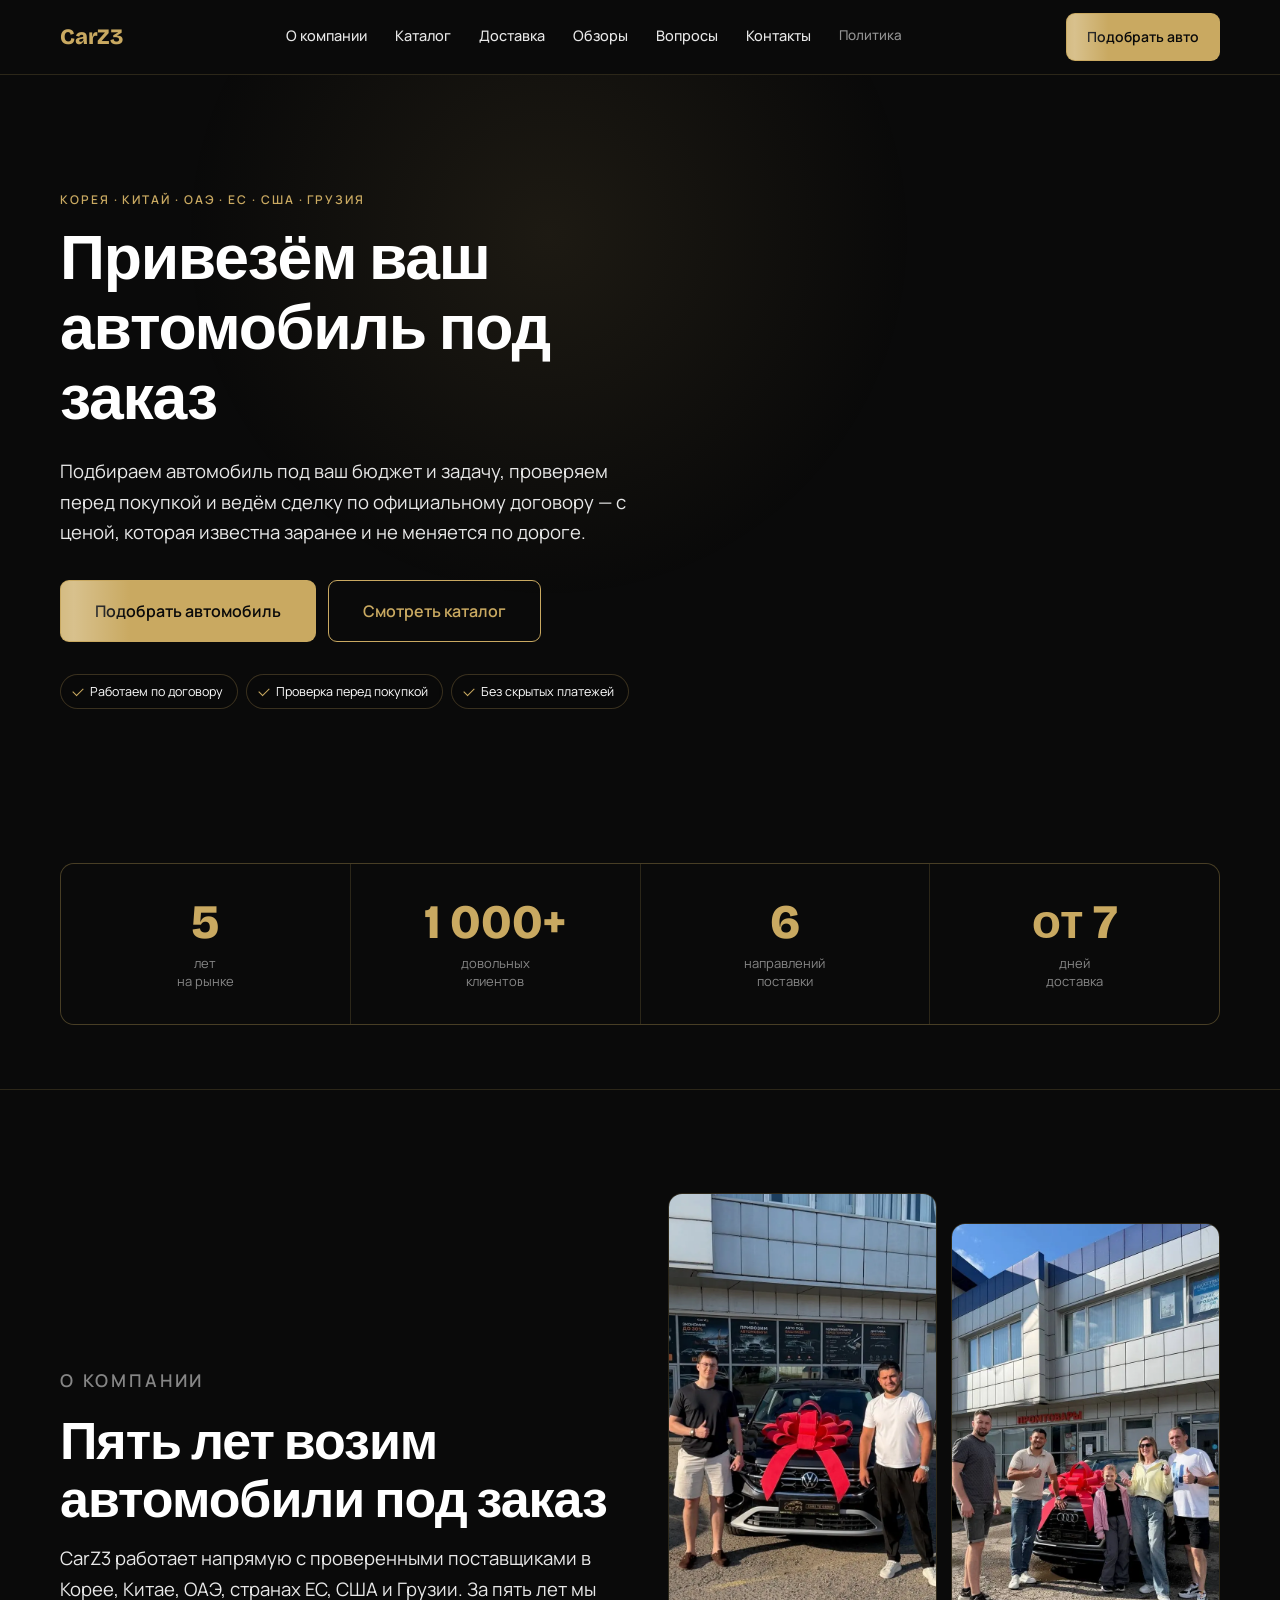
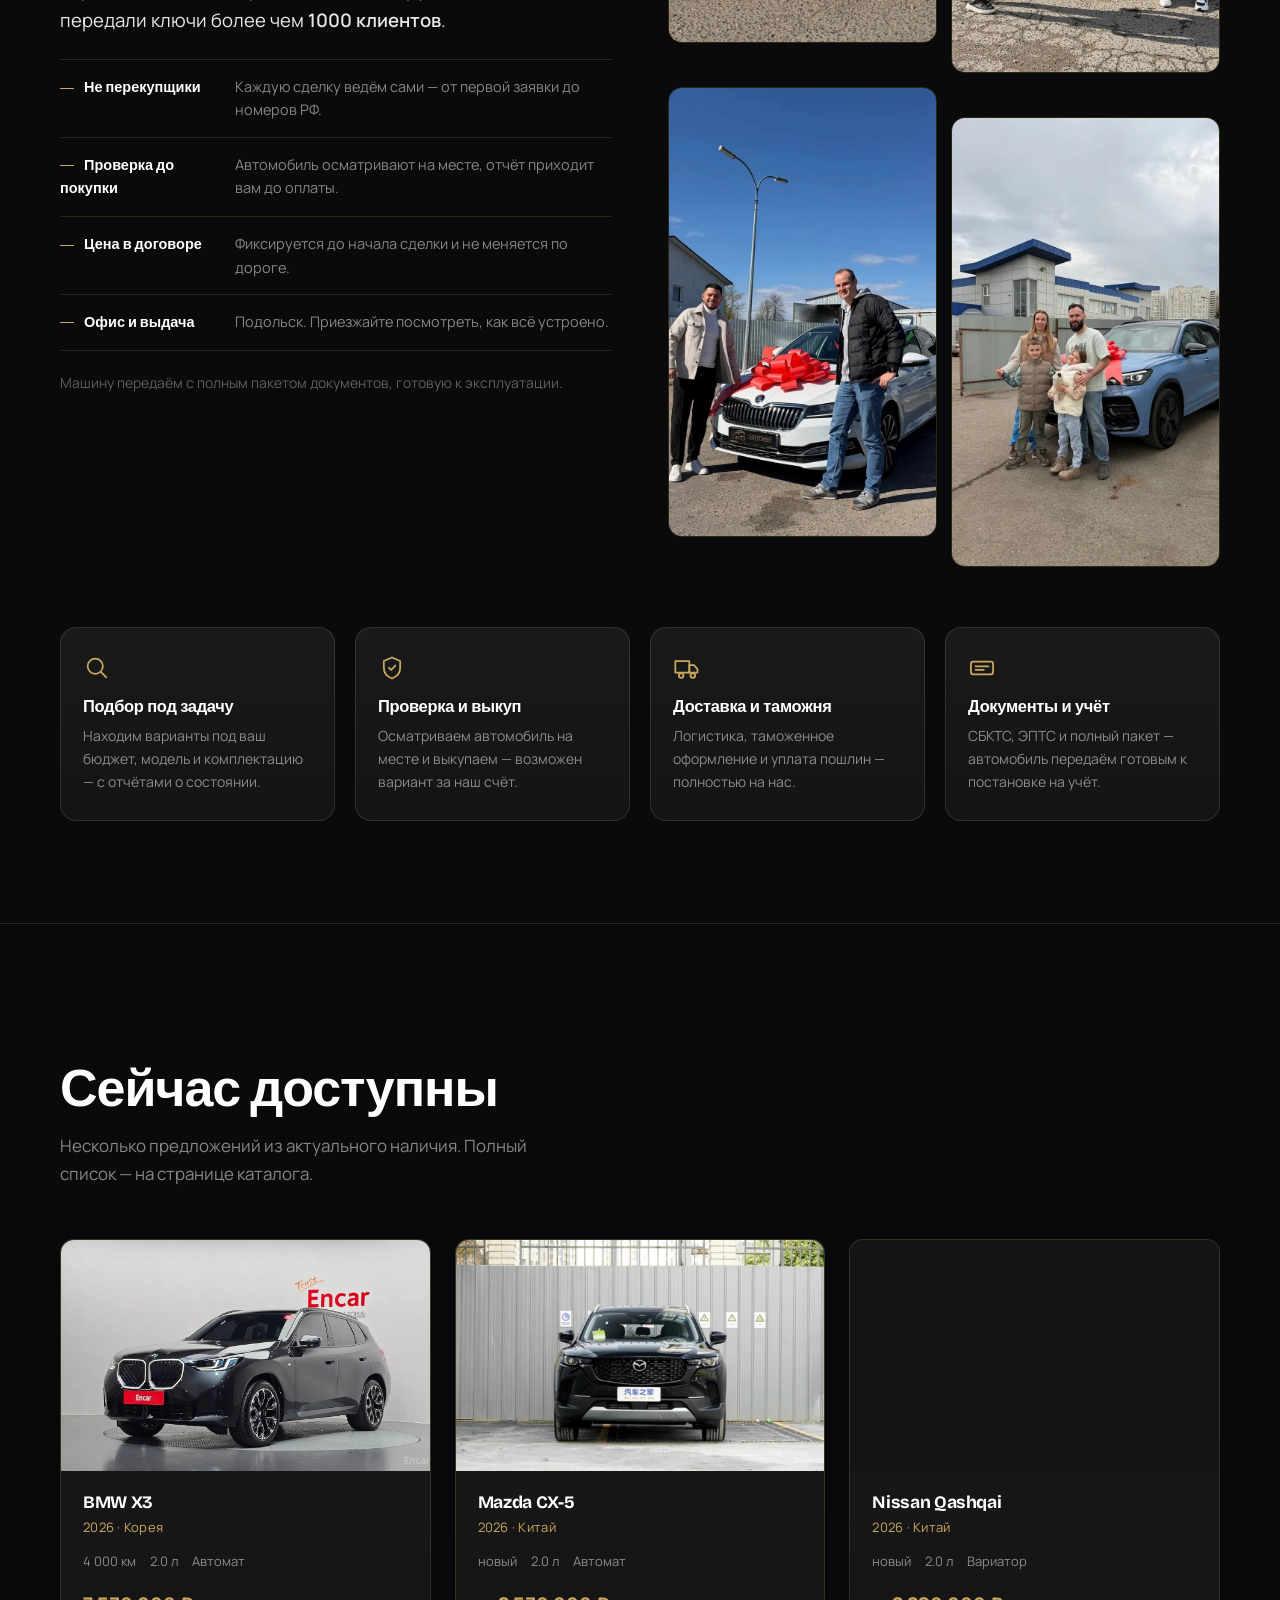
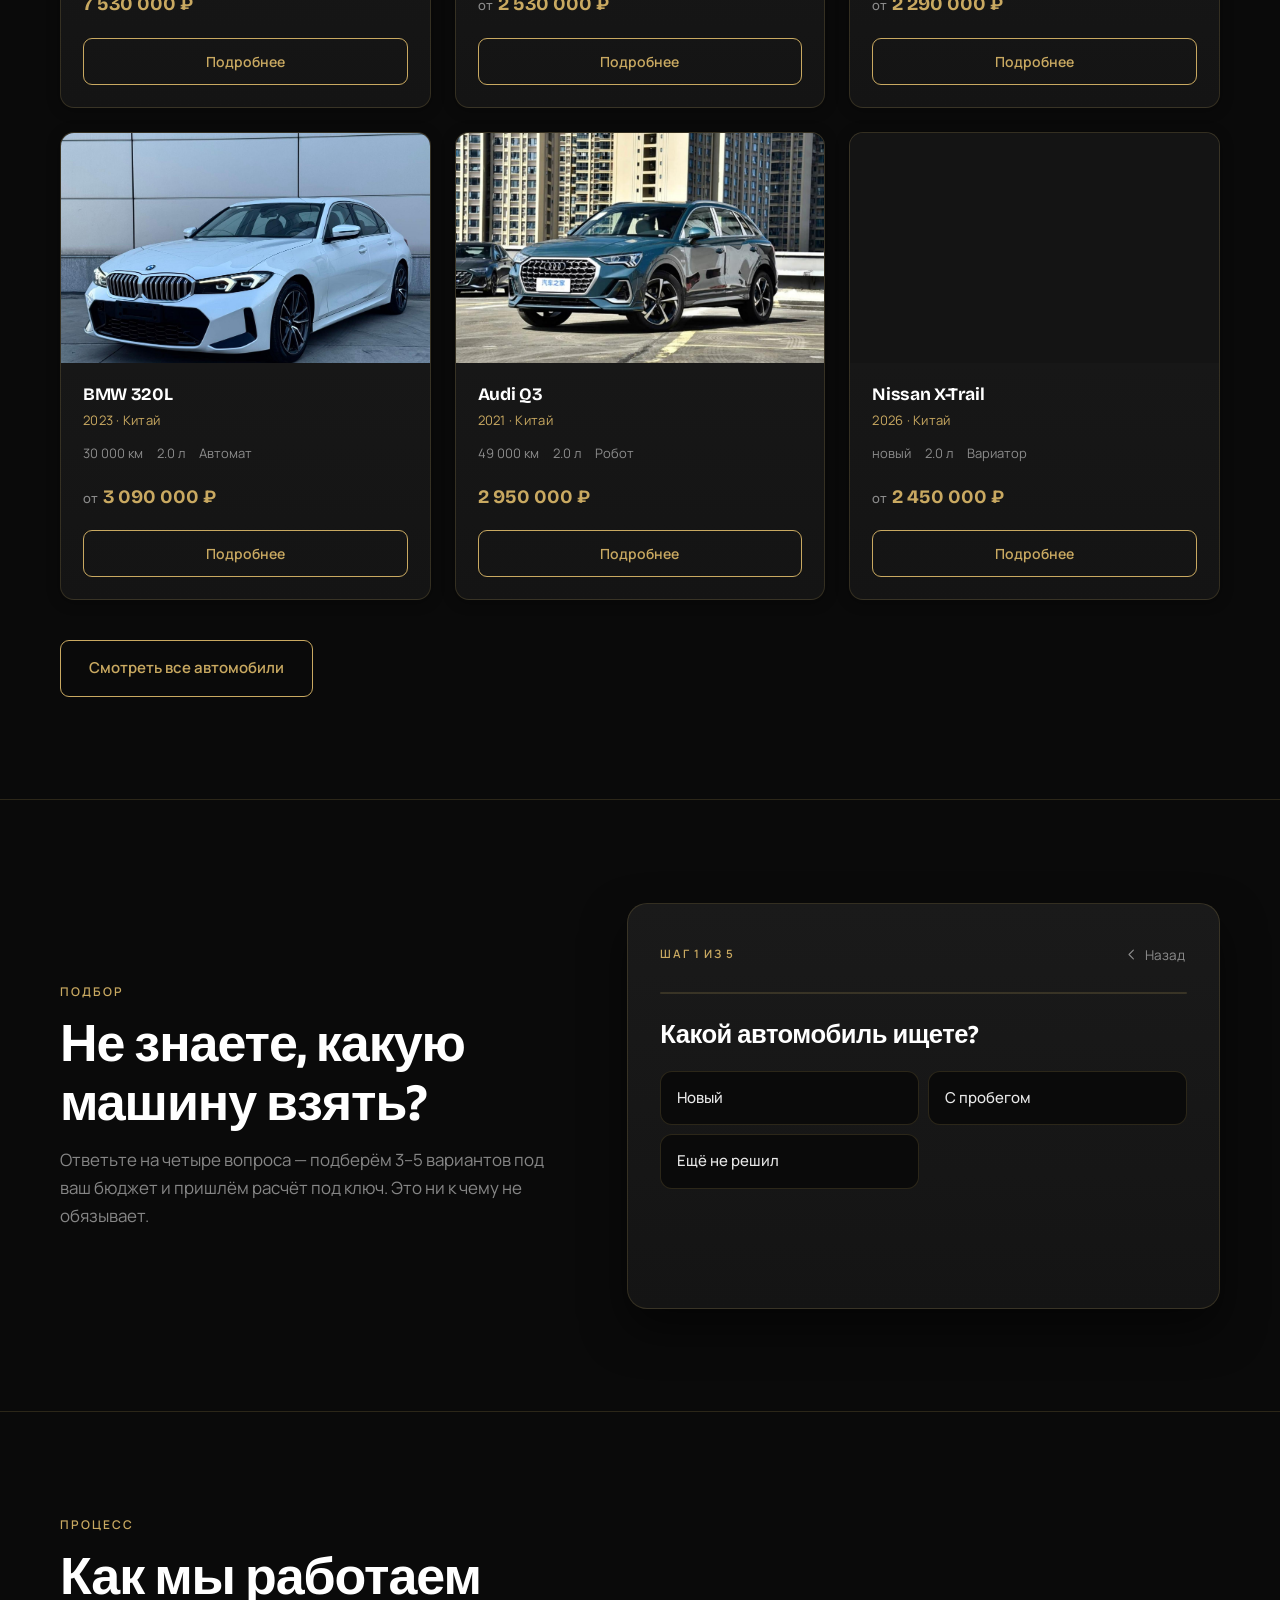
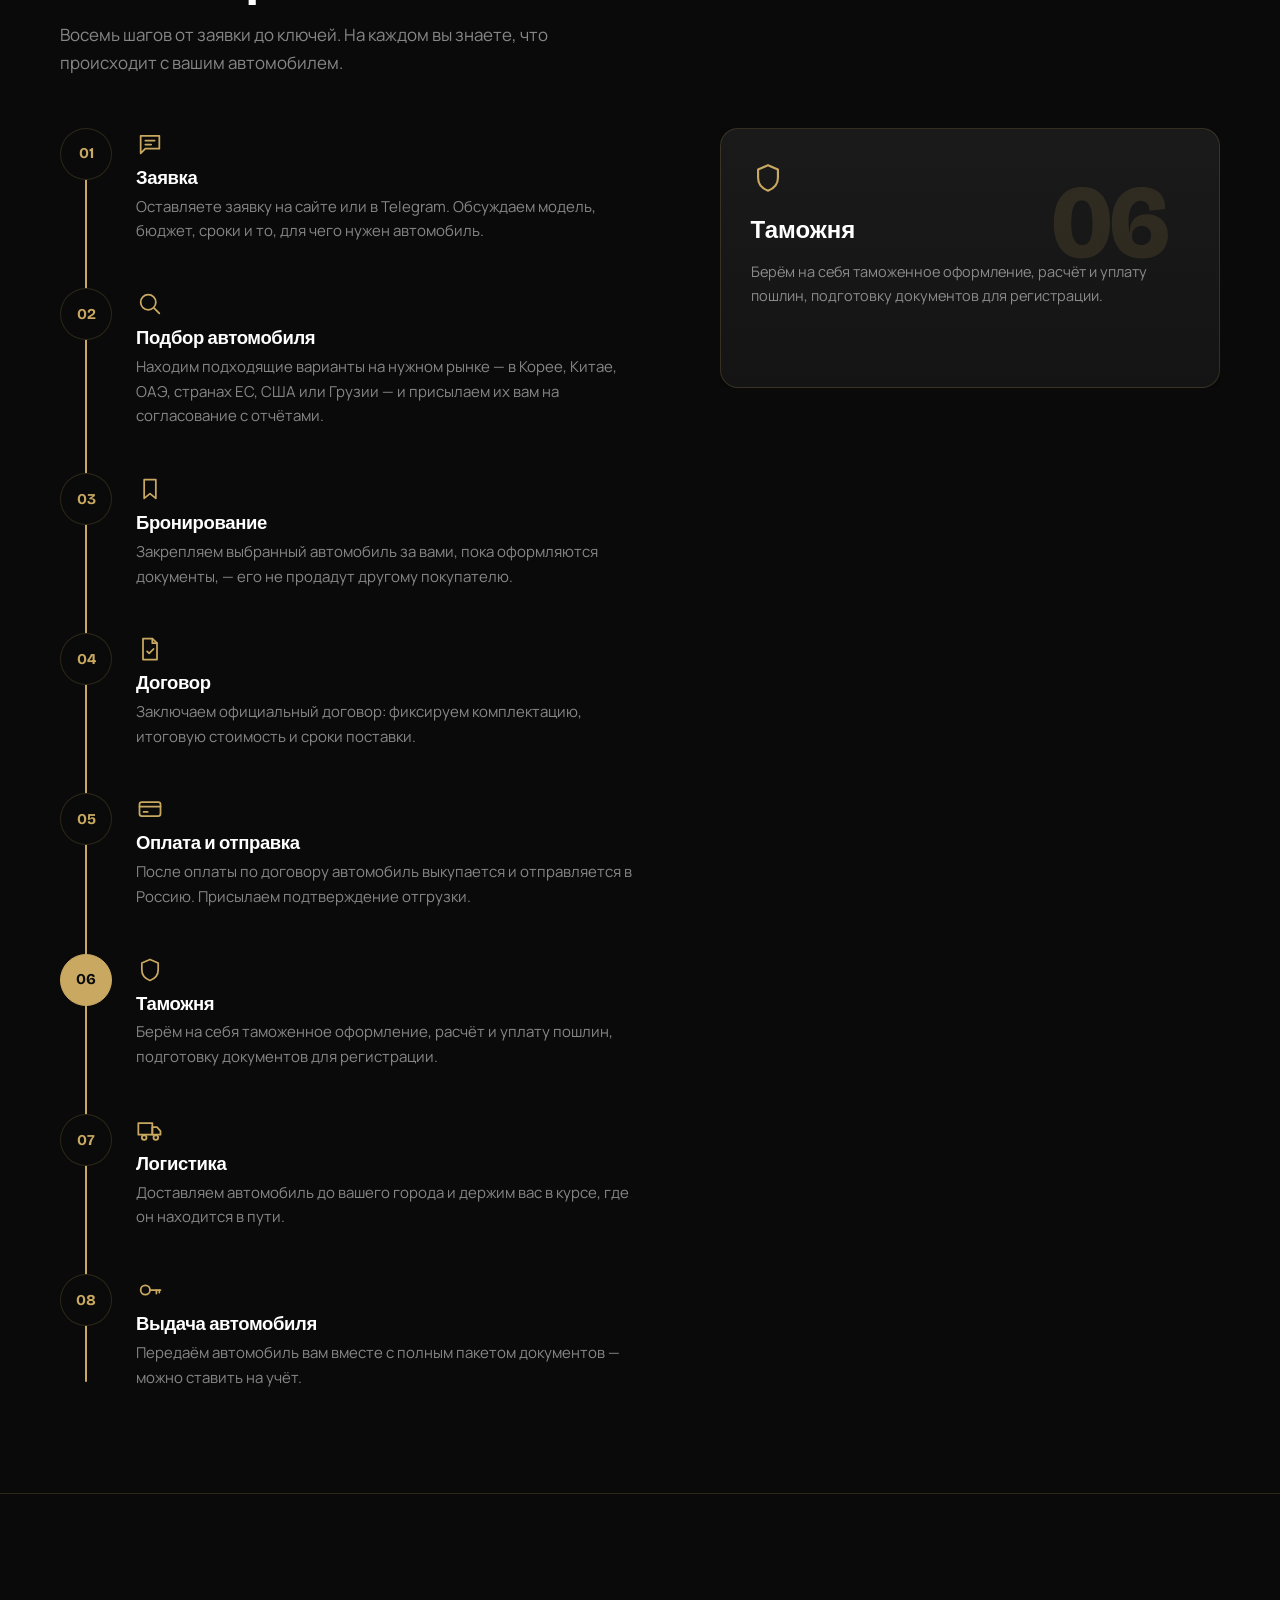
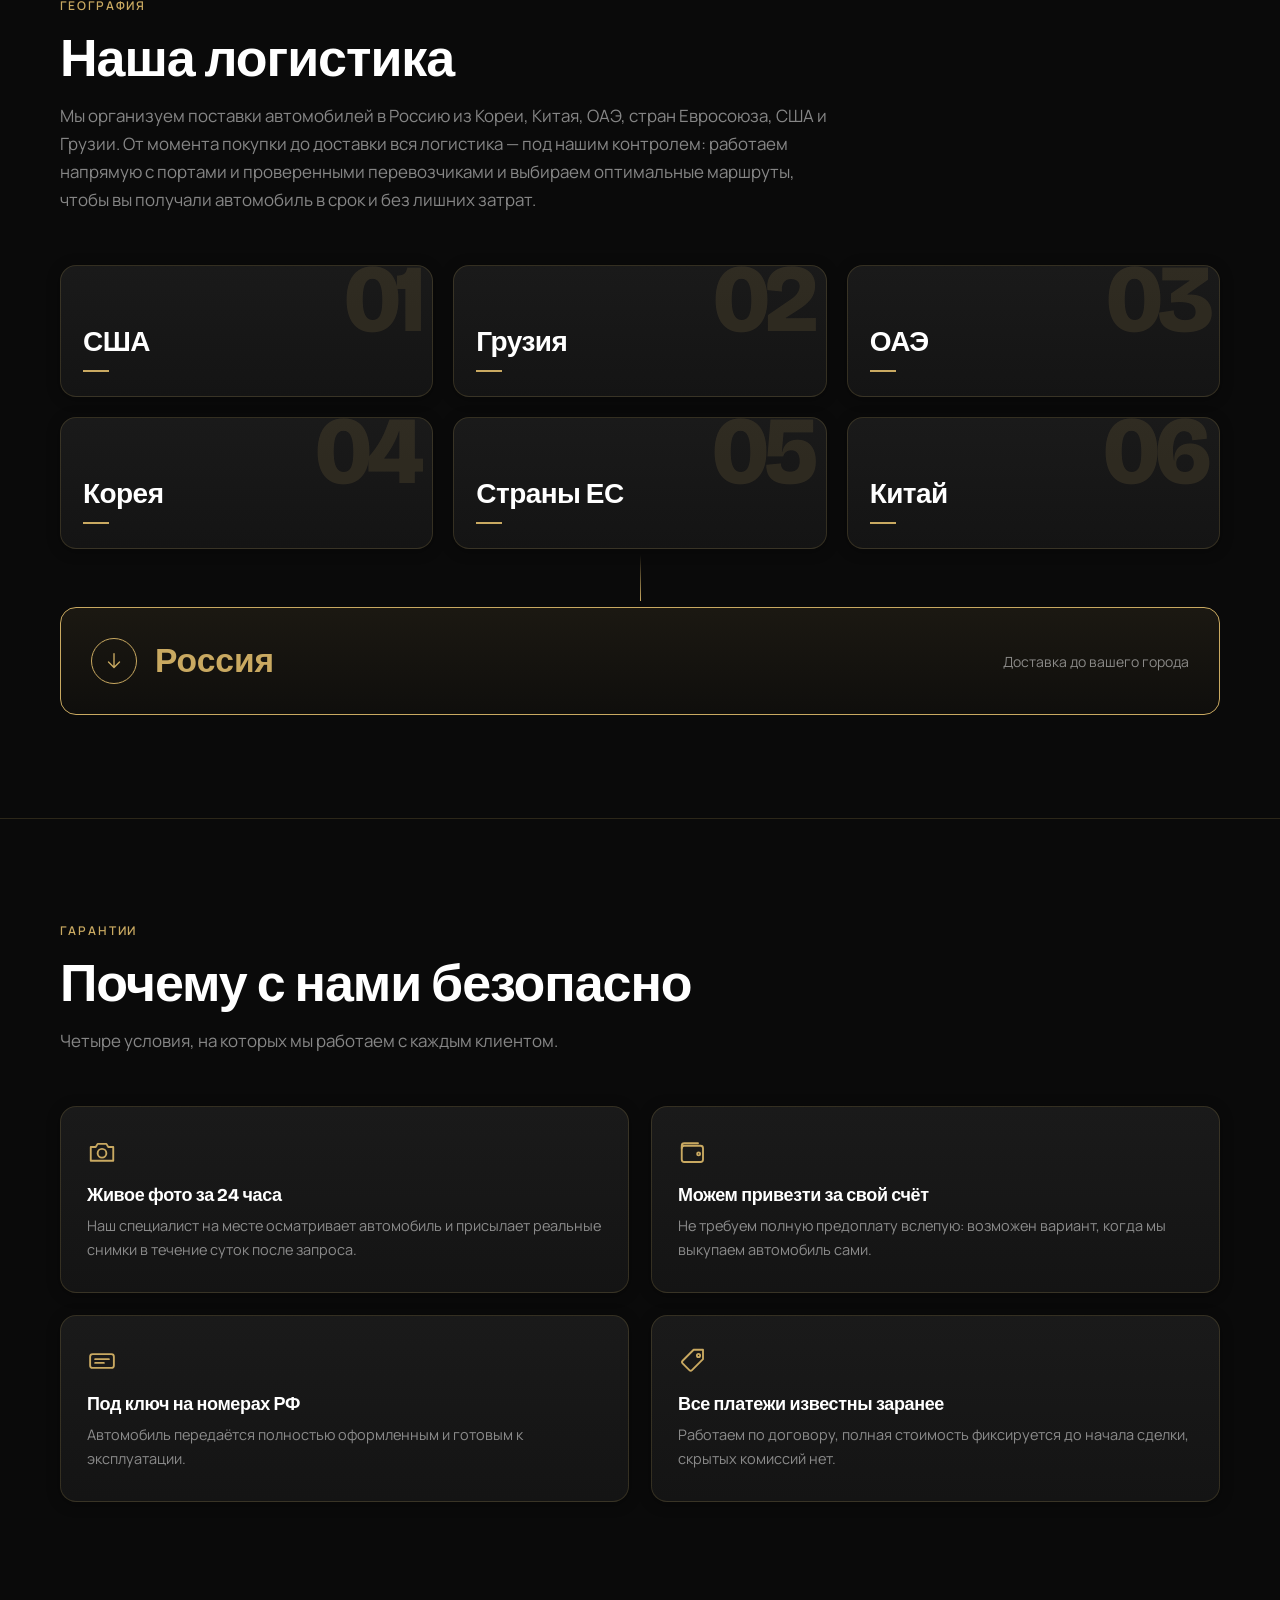
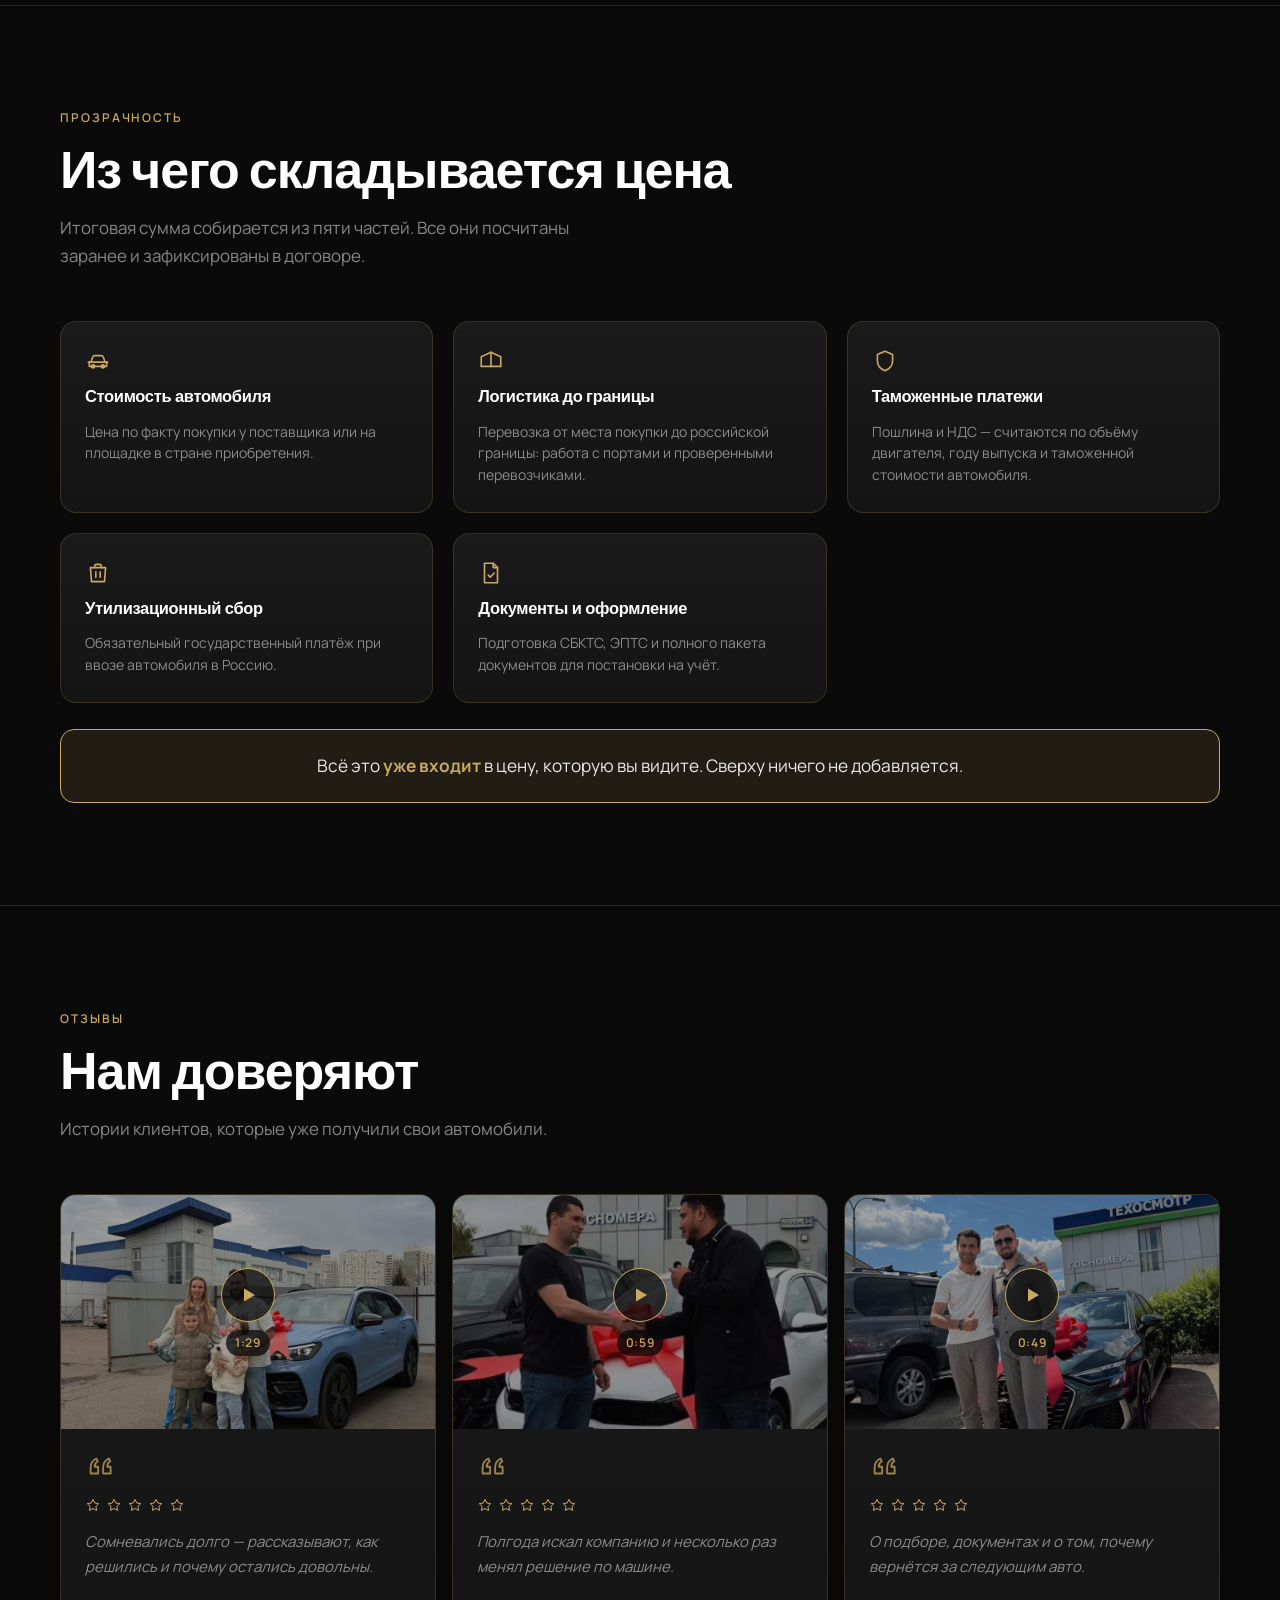
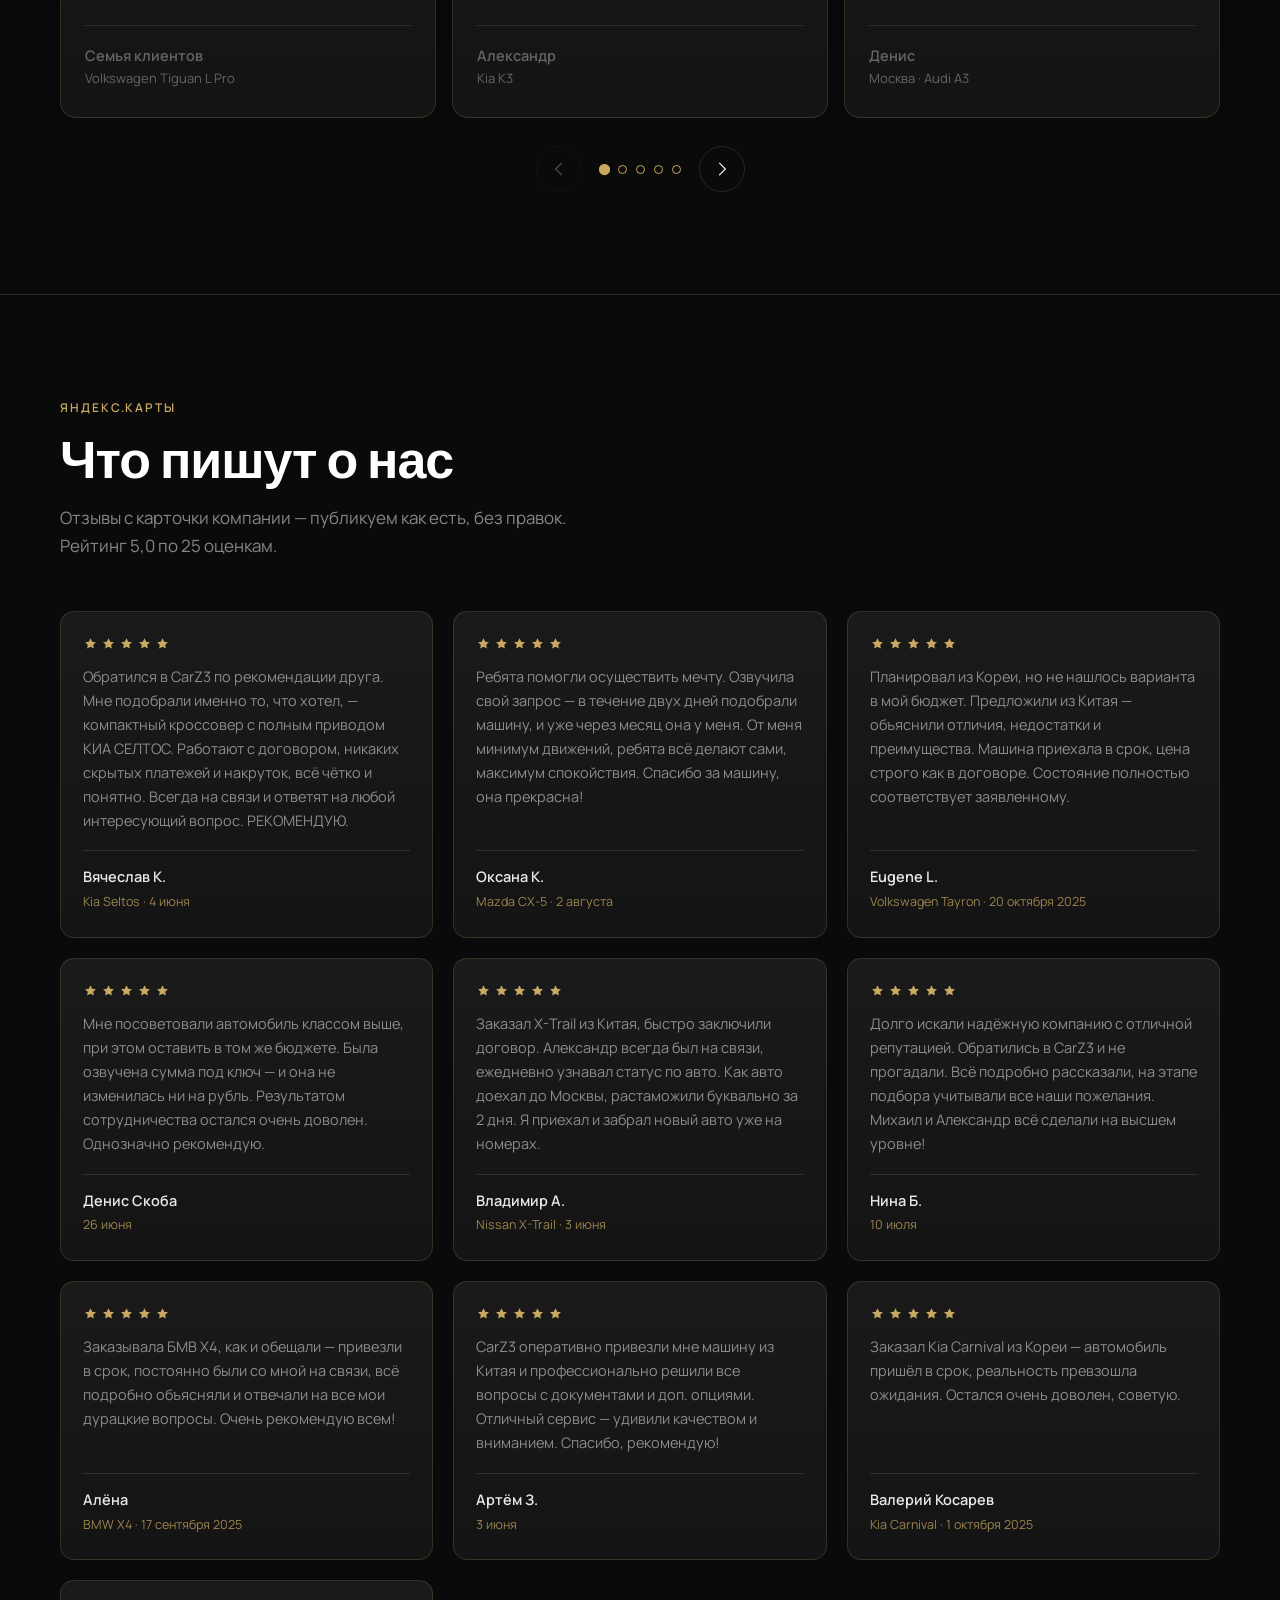
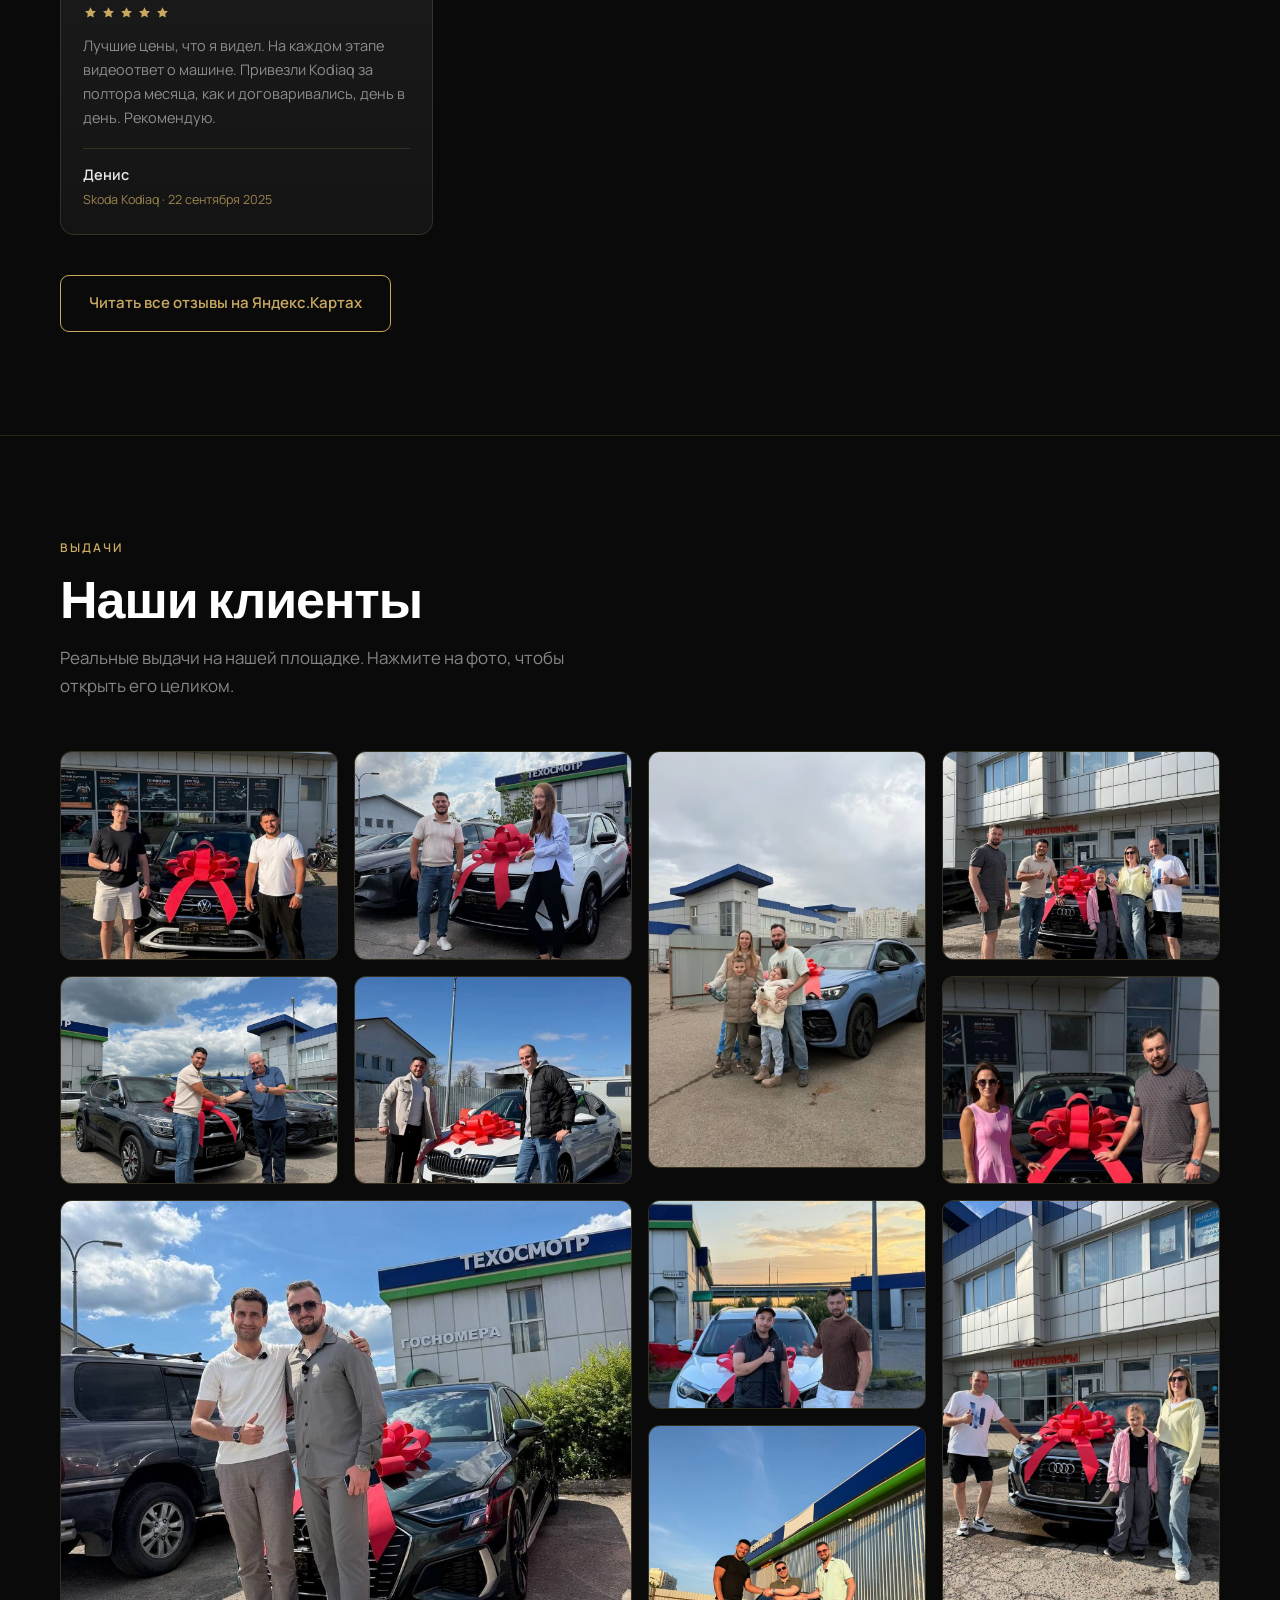
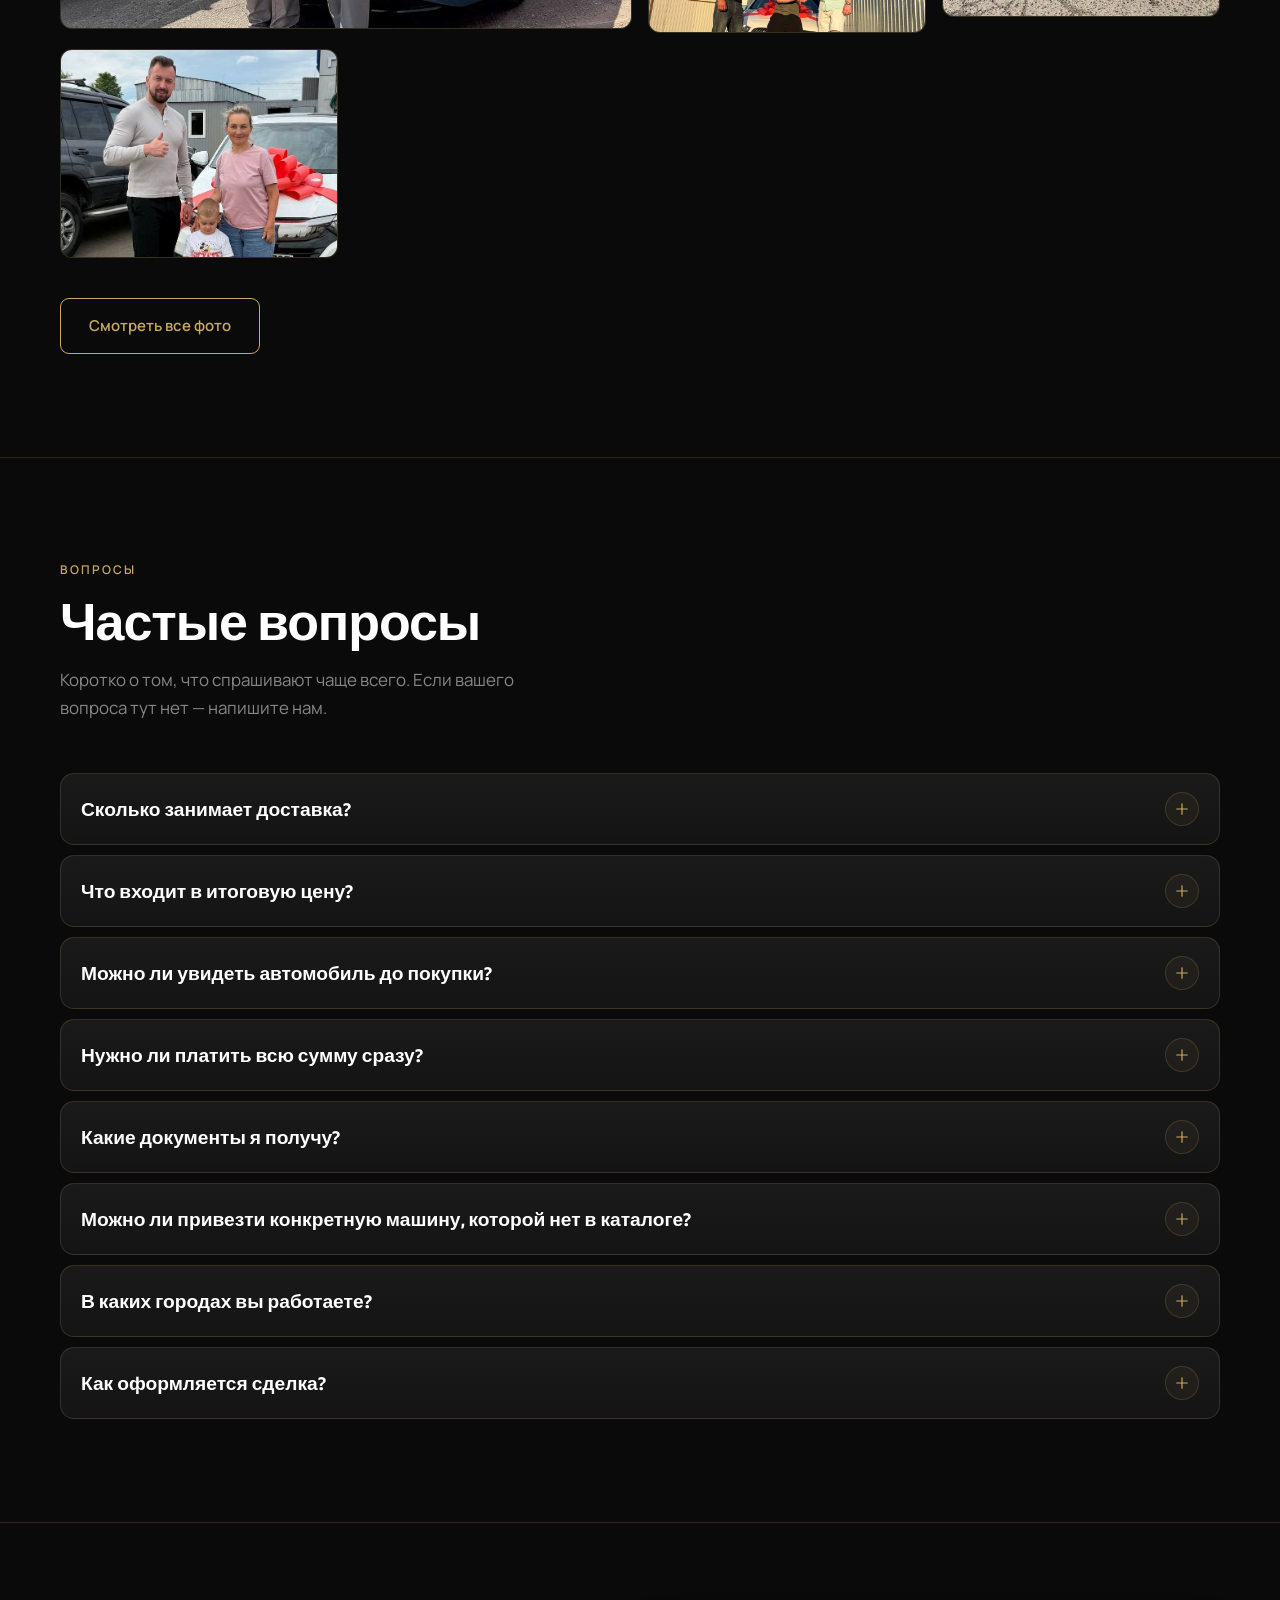
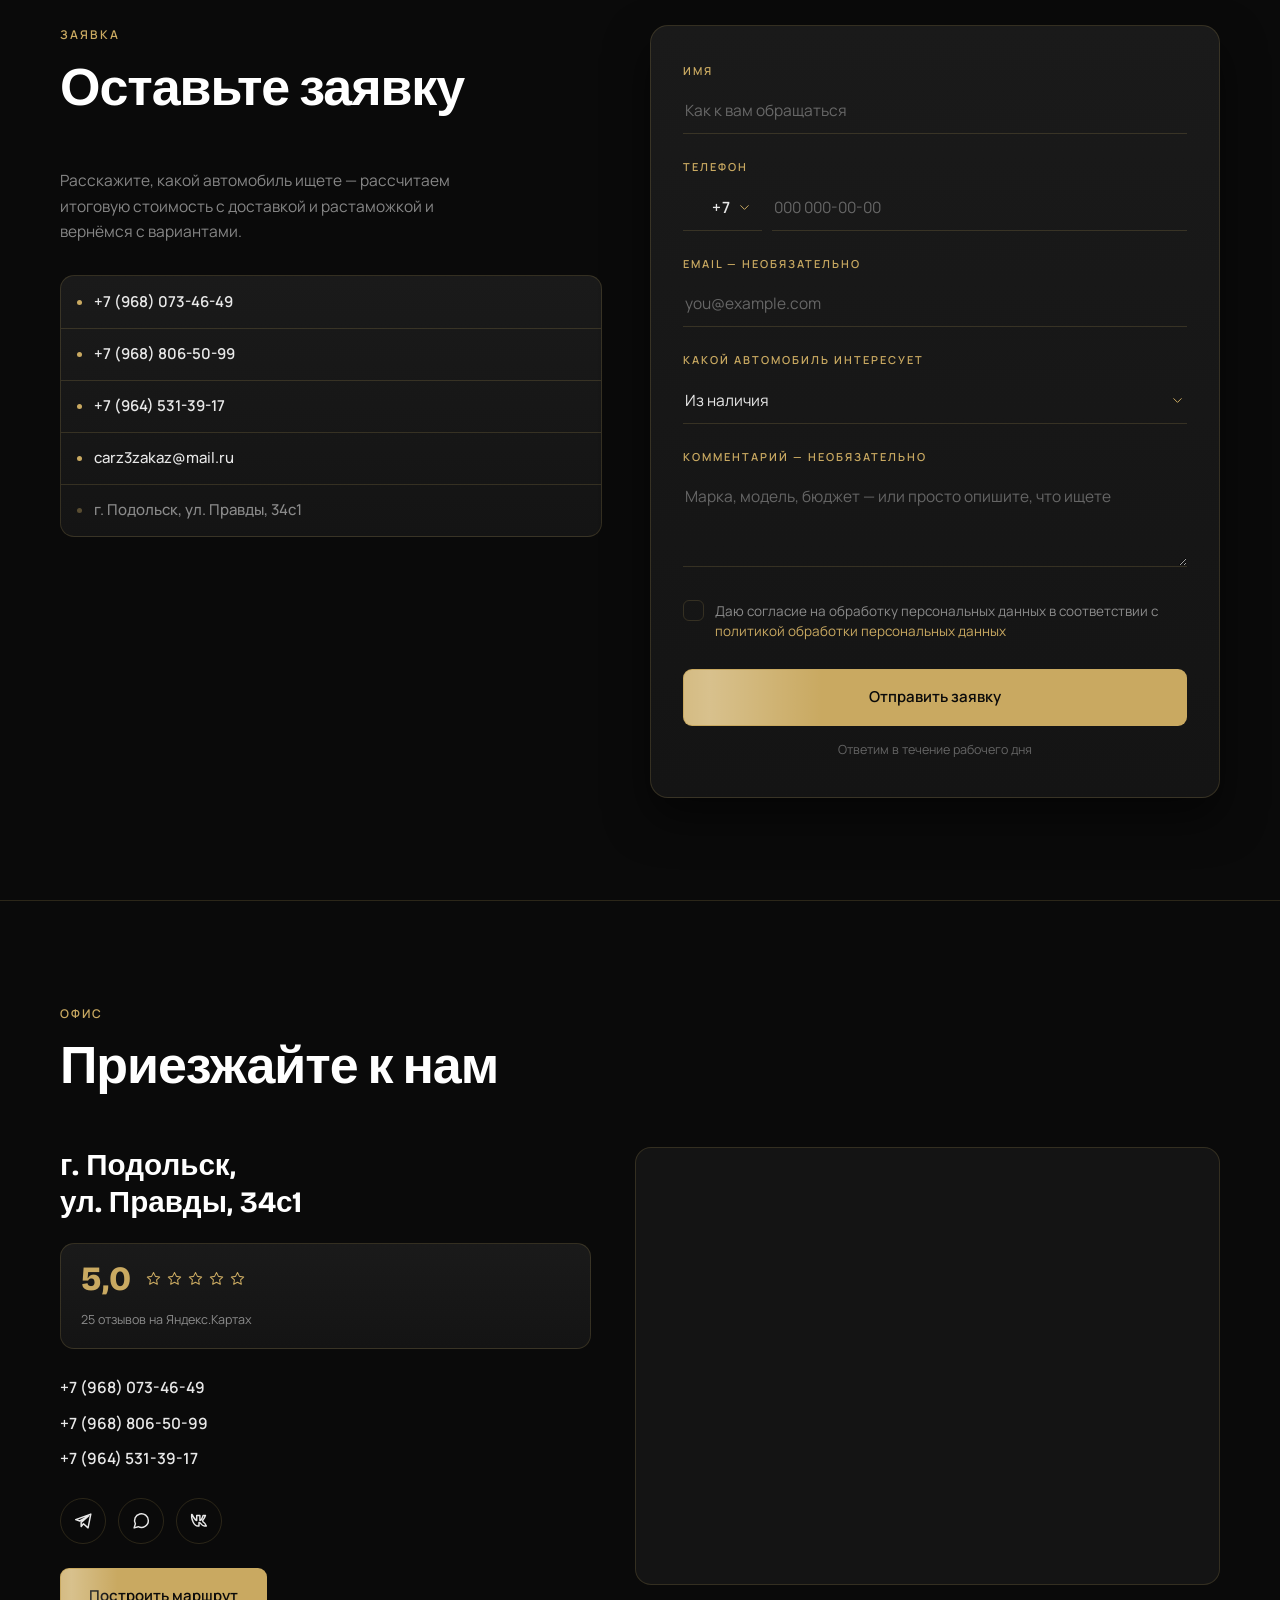
==== commit 8d42cd3b: "Add files via upload" ====
--- a/index.html
+++ b/index.html
@@ -848,6 +848,25 @@
             <a href="tel:+79645313917">+7 (964) 531-39-17</a>
           </div>
 
+          <!-- Соцсети -->
+          <div class="contacts__socials">
+            <a href="https://t.me/carz3zakaz3" class="contacts__social" target="_blank" rel="noopener noreferrer" aria-label="Telegram">
+              <svg viewBox="0 0 24 24" fill="none" stroke="currentColor" stroke-width="1.6" stroke-linecap="round" stroke-linejoin="round" aria-hidden="true">
+                <path d="m20.5 4.5-3 15-5-4.5-2.5 3v-4.5l8-7-9.5 5.5-4.5-1.5z"/>
+              </svg>
+            </a>
+            <a href="https://wa.me/79680734649" class="contacts__social" target="_blank" rel="noopener noreferrer" aria-label="WhatsApp">
+              <svg viewBox="0 0 24 24" fill="none" stroke="currentColor" stroke-width="1.6" stroke-linecap="round" stroke-linejoin="round" aria-hidden="true">
+                <path d="M20 11.5a7.5 7.5 0 0 1-11 6.7L4.5 19.5l1.4-4.4A7.5 7.5 0 1 1 20 11.5z"/>
+              </svg>
+            </a>
+            <a href="https://vk.com/carz3" class="contacts__social" target="_blank" rel="noopener noreferrer" aria-label="ВКонтакте">
+              <svg viewBox="0 0 24 24" fill="none" stroke="currentColor" stroke-width="1.6" stroke-linecap="round" stroke-linejoin="round" aria-hidden="true">
+                <path d="M4 8s1.5 9.5 7 9.5h1v-4s1.5.5 2.5 2 2 2 3.5 2h2s-1.5-3.5-3.5-4.5c-1-1-1-1.5 0-2.5 1.5-1.5 2.5-4.5 2.5-4.5h-2.5s-1 3-2 4.5c-1 1-1.5 1-1.5 1v-5.5h-3.5v5.5s-.5 0-1.5-1-2.5-3.5-3.5-5.5H4z"/>
+              </svg>
+            </a>
+          </div>
+
           <a href="https://yandex.com/maps/-/CTfReJPu" class="btn btn--gold" target="_blank" rel="noopener noreferrer">Построить маршрут</a>
         </div>
 
--- a/style.css
+++ b/style.css
@@ -1,4 +1,12 @@
-:root{--bg-page:#0a0a0a;--bg-card:#1a1a1a;--bg-card-alt:#141414;--gold:#C9A961;--gold-hover:#E4CD8E;--gold-soft:rgba(201,169,97,0.12);--gold-line:rgba(201,169,97,0.18);--gold-glow:rgba(201,169,97,0.22);--text-main:#e8e8e8;--text-heading:#ffffff;--text-muted:rgba(232,232,232,0.56);--text-faint:rgba(232,232,232,0.38);--danger:#c4564f;--danger-soft:rgba(196,86,79,0.14);--font-heading:'Bricolage Grotesque',sans-serif;--font-body:'Manrope',sans-serif;--container:1240px;--header-h:74px;--shadow-rest:0 2px 14px rgba(0,0,0,0.32);--shadow-lift:0 20px 44px rgba(0,0,0,0.52)}*{margin:0;padding:0;box-sizing:border-box}html{scroll-behavior:smooth;-webkit-text-size-adjust:100%}body{background:var(--bg-page);color:var(--text-main);font-family:var(--font-body);font-size:16px;line-height:1.65;overflow-x:hidden;-webkit-font-smoothing:antialiased;-moz-osx-font-smoothing:grayscale}body.is-scroll-locked{overflow:hidden}img{max-width:100%;display:block}a{color:inherit;text-decoration:none}ol,ul{list-style:none}button{font:inherit;background:none;border:none;cursor:pointer;color:inherit}svg{display:block}h1,h2,h3{font-family:var(--font-heading);color:var(--text-heading);font-weight:700;line-height:1.12;letter-spacing:-0.02em}a:focus-visible,button:focus-visible{outline:2px solid var(--gold);outline-offset:3px;border-radius:4px}.container{width:100%;max-width:var(--container);margin:0 auto;padding:0 20px}.section{padding:clamp(56px,8vw,118px) 0}.section--tight{padding:clamp(36px,5vw,64px) 0}.section[id]{scroll-margin-top:calc(var(--header-h) + 12px)}.divider-top{border-top:1px solid var(--gold-line)}@media (min-width:768px){.container{padding:0 40px}}.eyebrow{font-size:12px;letter-spacing:0.16em;text-transform:uppercase;color:var(--gold);font-weight:600;margin-bottom:14px}.section-title{font-size:clamp(1.75rem,1.2rem + 2.6vw,3.25rem);margin-bottom:14px}.section-lead{color:var(--text-muted);font-size:clamp(0.94rem,0.9rem + 0.2vw,1.06rem);max-width:520px;margin-bottom:clamp(32px,4vw,56px)}.section-lead--wide{max-width:780px}.section-lead--flush{margin-bottom:0}.section-head{margin-bottom:clamp(32px,4vw,56px)}.section-head .section-lead{margin-bottom:0}.reveal{opacity:0;transform:translateY(20px);transition:opacity .5s ease,transform .5s ease}.reveal.is-visible{opacity:1;transform:translateY(0)}.btn{display:inline-flex;align-items:center;justify-content:center;gap:9px;padding:15px 28px;border-radius:9px;font-family:var(--font-body);font-weight:600;font-size:15px;border:1.5px solid transparent;min-height:50px;text-align:center;transition:background-color .22s ease,border-color .22s ease,color .22s ease,transform .22s ease,box-shadow .22s ease}.btn--gold{background:var(--gold);color:#0a0a0a}.btn--gold:hover{background:var(--gold-hover);transform:translateY(-4px);box-shadow:0 14px 30px rgba(201,169,97,0.26)}.btn--outline{background:transparent;border-color:var(--gold);color:var(--gold)}.btn--outline:hover{background:var(--gold-soft);border-color:var(--gold-hover);color:var(--gold-hover);transform:translateY(-4px)}.btn--ghost{background:transparent;border-color:var(--gold-line);color:var(--text-main)}.btn--ghost:hover{border-color:var(--gold);color:var(--gold);transform:translateY(-4px)}.btn--sm{padding:11px 20px;font-size:14px;min-height:44px}.btn--lg{padding:17px 34px;font-size:16px;min-height:56px}.btn--full{width:100%}.header{position:sticky;top:0;z-index:400;background:var(--bg-page);border-bottom:1px solid var(--gold-line)}.header__inner{display:flex;align-items:center;justify-content:space-between;gap:16px;height:var(--header-h)}.logo{font-family:var(--font-heading);font-weight:800;font-size:22px;color:var(--gold);letter-spacing:-0.01em;white-space:nowrap}.header__back{font-size:14px;color:var(--text-muted);white-space:nowrap;margin-left:auto;margin-right:4px;transition:color .2s ease}.header__back:hover{color:var(--gold)}.header__nav{display:none}.header__actions{display:none}@media (min-width:1024px){.header__nav{display:flex;align-items:center;gap:22px}@media (min-width:1200px){.header__nav{gap:28px}}.header__nav a{font-size:14.5px;font-weight:500;color:var(--text-main);position:relative;padding-bottom:3px;transition:color .2s ease}.header__nav a::after{content:'';position:absolute;left:0;bottom:0;width:100%;height:1px;background:var(--gold);transform:scaleX(0);transform-origin:left center;transition:transform .28s ease}.header__nav a:hover{color:var(--gold)}.header__nav a:hover::after{transform:scaleX(1)}.header__nav a.is-current{color:var(--gold)}.header__nav a.is-current::after{transform:scaleX(1)}.header__actions{display:flex;align-items:center;gap:20px}.header__back{display:none}}.section-actions{display:flex;flex-direction:column;gap:12px;margin-top:clamp(28px,3.5vw,40px)}@media (min-width:620px){.section-actions{flex-direction:row;flex-wrap:wrap}}.section--flush-top{padding-top:0}.burger{position:relative;z-index:320;width:46px;height:46px;display:flex;flex-direction:column;justify-content:center;align-items:center;gap:6px;flex-shrink:0}.burger span{display:block;width:24px;height:2px;background:var(--gold);border-radius:2px;transition:transform .3s ease,opacity .3s ease}.burger.is-active span:nth-child(1){transform:translateY(8px) rotate(45deg)}.burger.is-active span:nth-child(2){opacity:0}.burger.is-active span:nth-child(3){transform:translateY(-8px) rotate(-45deg)}@media (min-width:1024px){.burger{display:none}}.menu{position:fixed;inset:0;z-index:300;background:rgba(10,10,10,0.97);display:flex;flex-direction:column;justify-content:flex-start;padding:calc(var(--header-h) + 24px) 20px 32px;opacity:0;visibility:hidden;transition:opacity .32s ease,visibility .32s;overflow-y:auto}.menu.is-open{opacity:1;visibility:visible}.menu__nav{display:flex;flex-direction:column;gap:4px;text-align:center;margin-bottom:auto}.menu__nav a{font-family:var(--font-heading);font-weight:700;font-size:clamp(1.6rem,1.2rem + 2.4vw,2.4rem);color:var(--text-heading);padding:12px 0;opacity:0;transform:translateY(16px);transition:opacity .38s ease,transform .38s ease,color .2s ease}.menu.is-open .menu__nav a{opacity:1;transform:translateY(0)}.menu__nav a:active{color:var(--gold)}.menu__foot{border-top:1px solid var(--gold-line);padding-top:24px;margin-top:32px;display:flex;flex-direction:column;gap:14px;text-align:center;opacity:0;transform:translateY(16px);transition:opacity .38s ease .28s,transform .38s ease .28s}.menu.is-open .menu__foot{opacity:1;transform:translateY(0)}.menu__phone{font-family:var(--font-heading);font-weight:700;font-size:20px;color:var(--gold)}.menu__mail{font-size:15px;color:var(--text-muted)}.menu__btns{display:grid;grid-template-columns:1fr 1fr;gap:10px;margin-top:4px}@media (min-width:1024px){.menu{display:none}}.cursor-dot,.cursor-ring{position:fixed;top:0;left:0;pointer-events:none;z-index:9999;border-radius:50%;opacity:0;transition:opacity .3s ease}.cursor-dot{width:6px;height:6px;margin:-3px 0 0 -3px;background:var(--gold)}.cursor-ring{width:34px;height:34px;margin:-17px 0 0 -17px;border:1px solid var(--gold);transition:opacity .3s ease,background-color .25s ease}.cursor-dot.is-on,.cursor-ring.is-on{opacity:1}.cursor-ring.is-hover{background:var(--gold-soft)}.cursor-dot.is-off,.cursor-ring.is-off{opacity:0 !important}@media (hover:none),(max-width:1023px){.cursor-dot,.cursor-ring{display:none !important}}.custom-cursor-active,.custom-cursor-active *{cursor:none !important}.hero{position:relative;overflow:hidden;padding:clamp(60px,9vw,120px) 0 clamp(48px,7vw,96px)}@media (max-width:1023px){.hero{padding-bottom:clamp(110px,26vw,190px)}}.hero__bg{position:absolute;inset:0;z-index:0;overflow:hidden}.hero__bg picture,.hero__bg img{display:block;width:100%;height:100%;object-fit:cover;object-position:50% 55%;display:block}@media (max-width:767px){.hero__bg{background-position:calc(50% - 65px) center}}.hero__bg::after{content:'';position:absolute;inset:0;z-index:1;background:linear-gradient(180deg,rgba(10,10,10,0.95) 0%,rgba(10,10,10,0.88) 34%,rgba(10,10,10,0.62) 58%,rgba(10,10,10,0.42) 78%,rgba(10,10,10,0.9) 100%)}@media (min-width:1024px){.hero__bg{background-position:center}.hero__bg::after{background:linear-gradient(90deg,rgba(10,10,10,0.85) 0%,rgba(10,10,10,0.6) 100%)}}.hero::before{content:'';position:absolute;top:-220px;left:50%;width:min(760px,130vw);height:min(760px,130vw);z-index:1;transform:translateX(-62%);background:radial-gradient(circle,var(--gold) 0%,transparent 68%);opacity:0.1;pointer-events:none}.hero .container{position:relative;z-index:2}.hero__title{font-size:clamp(2rem,1.35rem + 3.2vw,4.25rem);max-width:15ch;margin-bottom:22px}.hero__lead{font-size:clamp(1rem,0.95rem + 0.4vw,1.16rem);color:var(--text-main);max-width:54ch;margin-bottom:32px}.hero__actions{display:flex;flex-direction:column;gap:12px;margin-bottom:32px}.hero__trust{font-size:13.5px;color:var(--text-muted);line-height:1.9}.hero__trust .dot{color:var(--gold);margin:0 9px}@media (min-width:620px){.hero__actions{flex-direction:row;flex-wrap:wrap}}.stats{display:grid;grid-template-columns:repeat(auto-fit,minmax(150px,1fr));gap:1px;background:var(--gold-line);border:1px solid var(--gold-line);border-radius:14px;overflow:hidden}.stat{background:var(--bg-page);padding:26px 18px;text-align:center}.stat__num{font-family:var(--font-heading);font-weight:800;font-size:clamp(1.9rem,1.4rem + 2.2vw,3rem);color:var(--gold);line-height:1;margin-bottom:8px}.stat__label{font-size:13px;color:var(--text-muted);line-height:1.4}@media (min-width:900px){.stat{padding:34px 20px}}.cards-grid{display:grid;grid-template-columns:1fr;gap:20px}@media (min-width:620px){.cards-grid{grid-template-columns:repeat(2,1fr)}}@media (min-width:1024px){.cards-grid{grid-template-columns:repeat(auto-fill,minmax(272px,1fr));gap:24px}.cards-grid--3{grid-template-columns:repeat(3,1fr)}}.car-card{display:flex;flex-direction:column;background:linear-gradient(180deg,var(--bg-card) 0%,var(--bg-card-alt) 100%);border:1px solid var(--gold-line);border-radius:14px;overflow:hidden;box-shadow:var(--shadow-rest);transition:transform .26s ease,box-shadow .26s ease,border-color .26s ease}.car-card:hover,.car-card.is-touched{transform:translateY(-4px);border-color:var(--gold);box-shadow:var(--shadow-lift),0 0 0 1px var(--gold-glow)}.car-card__media{aspect-ratio:16 / 10;background:var(--bg-card-alt);position:relative;overflow:hidden}.car-card__media img{width:100%;height:100%;object-fit:cover}.car-card__body{padding:22px;display:flex;flex-direction:column;flex:1}.car-card__title{font-size:17.5px;margin-bottom:5px}.car-card__meta{font-size:13px;color:var(--gold);margin-bottom:12px;letter-spacing:0.02em}.car-card__specs{display:flex;flex-wrap:wrap;gap:6px 14px;font-size:13px;color:var(--text-muted);margin-bottom:16px}.car-card__price{font-family:var(--font-heading);font-weight:700;font-size:19px;color:var(--gold);margin-bottom:18px}.car-card__price small{font-family:var(--font-body);font-weight:500;font-size:13px;color:var(--text-muted);margin-right:5px}.car-card__note{color:var(--text-muted);font-size:14px;margin-bottom:18px;flex:1}.car-card .btn{margin-top:auto}@keyframes skeletonPulse{0%,100%{opacity:0.4}50%{opacity:0.8}}.skeleton{background:#232323;border-radius:6px;animation:skeletonPulse 1.6s ease-in-out infinite}.skeleton--media{aspect-ratio:16 / 10;border-radius:0}.skeleton--line{height:14px;margin-bottom:12px}.skeleton--title{width:72%;height:17px}.skeleton--spec{width:54%}.skeleton--price{width:40%;height:20px;margin-bottom:20px}.skeleton--btn{width:100%;height:44px;border-radius:9px;margin-bottom:0}.process-layout{display:block}.process-panel{display:none}@media (min-width:1024px){.process-layout{display:grid;grid-template-columns:minmax(0,55fr) minmax(0,45fr);gap:48px;align-items:start}.process-panel{display:block;position:sticky;top:96px;min-width:0;max-height:calc(100vh - 124px);overflow-y:auto;overscroll-behavior:contain;scrollbar-width:none}.process-panel::-webkit-scrollbar{display:none}.process-steps{min-width:0}}.panel-card{position:relative;border:1px solid var(--gold-line);border-radius:18px;padding:32px 30px;min-height:260px;background:linear-gradient(180deg,var(--bg-card) 0%,var(--bg-card-alt) 100%);box-shadow:var(--shadow-rest);overflow:hidden}.panel__inner{position:relative;z-index:1;opacity:1;transition:opacity .3s ease}.panel__inner.is-fading{opacity:0}.panel__num{position:absolute;top:10px;right:22px;font-family:var(--font-heading);font-weight:800;font-size:104px;line-height:1;color:var(--gold);opacity:0.13;letter-spacing:-0.04em;user-select:none;pointer-events:none;z-index:0}.panel__icon{color:var(--gold);margin-bottom:16px}.panel__icon svg{width:34px;height:34px}.panel__title{font-family:var(--font-heading);font-weight:700;font-size:24px;color:var(--text-heading);margin-bottom:10px}.panel__desc{font-size:14.5px;color:var(--text-muted)}.panel__media{margin-top:18px;border-radius:12px;overflow:hidden;aspect-ratio:16 / 10;max-height:200px;background:var(--bg-card-alt)}.panel__media img{width:100%;height:100%;object-fit:cover}.timeline{position:relative}.steps{position:relative}.timeline__track,.timeline__fill{position:absolute;left:21px;top:8px;bottom:8px;width:2px;border-radius:2px}.timeline__track{background:var(--gold-line)}.timeline__fill{background:var(--gold);transform:scaleY(0);transform-origin:top center;transition:transform 1.5s cubic-bezier(.4,0,.2,1)}.timeline.is-filled .timeline__fill{transform:scaleY(1)}.step{position:relative;display:flex;gap:16px;padding:0 0 34px 0}.step:last-child{padding-bottom:0}.step__marker{position:relative;z-index:1;width:44px;height:44px;flex-shrink:0;border-radius:50%;border:1px solid var(--gold-line);background:var(--bg-page);display:flex;align-items:center;justify-content:center;font-family:var(--font-heading);font-weight:700;font-size:13.5px;color:var(--gold);transition:border-color .26s ease,transform .26s ease}.step:hover .step__marker,.step.is-touched .step__marker{border-color:var(--gold);transform:scale(1.06)}@media (min-width:1024px){.step{transition:opacity .3s ease}.step.is-active .step__marker{border-color:var(--gold);background:var(--gold);color:#0a0a0a}}.step.is-touched .step__marker{border-color:var(--gold);background:var(--gold);color:#0a0a0a}.step__body{flex:1;padding-top:2px;min-width:0}.step__icon{width:26px;height:26px;color:var(--gold);margin-bottom:10px}.step__title{font-size:17px;margin-bottom:6px}.step__desc{font-size:14.5px;color:var(--text-muted);max-width:56ch}@media (min-width:768px){.timeline__track,.timeline__fill{left:25px}.step{gap:24px;padding-bottom:44px}.step__marker{width:52px;height:52px;font-size:15px}.step__title{font-size:18.5px}.step__desc{font-size:15px}.step__icon{width:28px;height:28px}}.origins{display:grid;grid-template-columns:1fr;gap:14px}@media (min-width:560px){.origins{grid-template-columns:repeat(2,1fr);gap:16px}}@media (min-width:1024px){.origins{grid-template-columns:repeat(3,1fr);gap:20px}}.origin-card{position:relative;overflow:hidden;display:flex;align-items:flex-end;min-height:132px;padding:24px 22px;border:1px solid var(--gold-line);border-radius:16px;background:linear-gradient(180deg,var(--bg-card) 0%,var(--bg-card-alt) 100%);box-shadow:var(--shadow-rest);transition:transform .28s ease,border-color .28s ease,box-shadow .28s ease}.origin-card:hover,.origin-card.is-touched{transform:translateY(-4px);border-color:var(--gold);box-shadow:var(--shadow-lift),0 0 0 1px var(--gold-glow)}.origin-card::before{content:'';position:absolute;top:0;left:0;right:0;height:1px;background:linear-gradient(90deg,transparent,var(--gold),transparent);opacity:0;transition:opacity .3s ease}.origin-card:hover::before,.origin-card.is-touched::before{opacity:1}.origin-card__num{position:absolute;top:-14px;right:12px;font-family:var(--font-heading);font-weight:800;font-size:clamp(4.5rem,3.6rem + 3vw,6.5rem);line-height:1;color:var(--gold);opacity:0.13;letter-spacing:-0.05em;user-select:none;pointer-events:none;transition:opacity .28s ease}.origin-card:hover .origin-card__num,.origin-card.is-touched .origin-card__num{opacity:0.2}.origin-card__name{position:relative;z-index:1;font-family:var(--font-heading);font-weight:700;font-size:clamp(1.35rem,1.15rem + 0.9vw,1.75rem);color:var(--text-heading);line-height:1.15;transition:color .28s ease}.origin-card:hover .origin-card__name,.origin-card.is-touched .origin-card__name{color:var(--gold)}.origin-card__name::after{content:'';display:block;width:26px;height:2px;margin-top:12px;background:var(--gold);transform-origin:left center;transition:transform .32s cubic-bezier(.4,0,.2,1)}.origin-card:hover .origin-card__name::after,.origin-card.is-touched .origin-card__name::after{transform:scaleX(2.4)}.origins-flow{display:flex;justify-content:center;padding:6px 0}.origins-flow span{display:block;width:1px;height:46px;background:linear-gradient(180deg,transparent 0%,var(--gold) 100%)}.destination{display:flex;align-items:center;gap:18px;flex-wrap:wrap;padding:26px 24px;border:1px solid var(--gold);border-radius:16px;background:linear-gradient(180deg,rgba(201,169,97,0.09) 0%,rgba(201,169,97,0.03) 100%)}.destination__icon{width:46px;height:46px;flex-shrink:0;border-radius:50%;border:1px solid var(--gold);display:flex;align-items:center;justify-content:center;color:var(--gold)}.destination__icon svg{width:22px;height:22px}.destination__name{font-family:var(--font-heading);font-weight:700;font-size:clamp(1.5rem,1.2rem + 1.4vw,2.1rem);color:var(--gold);line-height:1.1}.destination__label{font-size:14px;color:var(--text-muted);width:100%}@media (min-width:768px){.destination{padding:30px 30px}.destination__label{width:auto;margin-left:auto;text-align:right}}.trust-grid{display:grid;grid-template-columns:1fr;gap:18px}@media (min-width:768px){.trust-grid{grid-template-columns:repeat(2,1fr);gap:22px}}.trust-card{border:1px solid var(--gold-line);border-radius:16px;padding:30px 26px;background:linear-gradient(180deg,var(--bg-card) 0%,var(--bg-card-alt) 100%);box-shadow:var(--shadow-rest);transition:transform .26s ease,border-color .26s ease,box-shadow .26s ease}.trust-card:hover,.trust-card.is-touched{transform:translateY(-4px);border-color:var(--gold);box-shadow:var(--shadow-lift),0 0 0 1px var(--gold-glow)}.trust-card__icon{color:var(--gold);margin-bottom:18px}.trust-card__icon svg{width:30px;height:30px}.trust-card__title{font-size:18px;margin-bottom:9px}.trust-card__desc{font-size:14.5px;color:var(--text-muted)}.gallery{display:grid;grid-template-columns:1fr;gap:14px}@media (min-width:620px){.gallery{grid-template-columns:repeat(2,1fr);gap:16px}}@media (min-width:1024px){.gallery{grid-template-columns:repeat(3,1fr);gap:20px}}.gallery__item{display:block;width:100%;padding:0;border:1px solid var(--gold-line);border-radius:14px;overflow:hidden;background:var(--bg-card-alt);aspect-ratio:4 / 3;transition:border-color .26s ease}.gallery__item:hover{border-color:var(--gold)}.gallery__item img{width:100%;height:100%;object-fit:cover;transition:transform .4s ease}.gallery__item:hover img{transform:scale(1.03)}.lightbox{position:fixed;inset:0;z-index:1000;background:rgba(6,6,6,0.95);display:flex;align-items:center;justify-content:center;padding:20px;opacity:0;visibility:hidden;transition:opacity .3s ease,visibility .3s}.lightbox.is-open{opacity:1;visibility:visible}.lightbox__figure{max-width:min(1100px,100%);max-height:100%;display:flex;flex-direction:column;align-items:center;gap:14px;margin:0}.lightbox__img{max-width:100%;max-height:78vh;object-fit:contain;border-radius:12px;transform-origin:center center;will-change:transform}.lightbox__zoom-hint{position:absolute;bottom:16px;right:20px;font-size:12px;color:rgba(232,232,232,0.5);pointer-events:none;letter-spacing:0.03em;z-index:10}.lightbox__caption{font-size:14px;color:var(--text-muted);text-align:center}.lightbox__close,.lightbox__nav{position:absolute;z-index:100;display:flex;align-items:center;justify-content:center;width:50px;height:50px;border-radius:50%;border:1px solid var(--gold-line);background:rgba(10,10,10,0.7);color:var(--text-heading);transition:border-color .2s ease,color .2s ease,transform .2s ease}.lightbox__close:hover,.lightbox__nav:hover{border-color:var(--gold);color:var(--gold)}.lightbox__close svg,.lightbox__nav svg{width:22px;height:22px}.lightbox__close{top:16px;right:16px}.lightbox__nav--prev{left:12px;top:50%;transform:translateY(-50%)}.lightbox__nav--next{right:12px;top:50%;transform:translateY(-50%)}.lightbox__nav--prev:hover{transform:translateY(-50%) translateX(-3px)}.lightbox__nav--next:hover{transform:translateY(-50%) translateX(3px)}@media (min-width:768px){.lightbox__close{top:26px;right:26px}.lightbox__nav--prev{left:26px}.lightbox__nav--next{right:26px}}.reviews-grid{display:grid;grid-template-columns:1fr;gap:18px}@media (min-width:900px){.reviews-grid{grid-template-columns:repeat(3,1fr);gap:24px}}.review{border:1px solid var(--gold-line);border-radius:16px;padding:28px 24px;background:linear-gradient(180deg,var(--bg-card) 0%,var(--bg-card-alt) 100%);box-shadow:var(--shadow-rest);display:flex;flex-direction:column;transition:transform .26s ease,border-color .26s ease,box-shadow .26s ease}.review:hover,.review.is-touched{transform:translateY(-4px);border-color:var(--gold);box-shadow:var(--shadow-lift),0 0 0 1px var(--gold-glow)}.review__media{margin:-28px -24px 22px;aspect-ratio:16 / 10;overflow:hidden;background:var(--bg-card-alt);border-bottom:1px solid var(--gold-line)}.review__media img{width:100%;height:100%;object-fit:cover}.review__quote{width:30px;height:30px;color:var(--gold);opacity:.75;margin-bottom:16px}.review__stars{display:flex;gap:5px;margin-bottom:16px}.review__stars svg{width:16px;height:16px;color:var(--gold)}.review__text{font-style:italic;font-size:15px;line-height:1.7;color:var(--text-muted);margin-bottom:24px;flex:1}.review__person{display:flex;align-items:center;gap:13px;border-top:1px solid var(--gold-line);padding-top:18px}.review__avatar{width:44px;height:44px;flex-shrink:0;border-radius:50%;border:1px solid var(--gold);display:flex;align-items:center;justify-content:center;color:var(--gold)}.review__avatar svg{width:20px;height:20px}.review__meta{min-width:0}.review__name{font-size:14.5px;font-weight:600;color:var(--text-faint)}.review__city{font-size:13px;color:var(--text-faint)}.review__src{font-size:12px;color:var(--gold);opacity:.75;margin-top:4px}.cta{border:1px solid var(--gold-line);border-radius:20px;padding:clamp(36px,6vw,72px) clamp(22px,4vw,56px);background:linear-gradient(180deg,var(--bg-card) 0%,var(--bg-card-alt) 100%);position:relative;overflow:hidden;text-align:center}.cta::before{content:'';position:absolute;top:-60%;left:50%;width:min(620px,120%);height:min(620px,120%);transform:translateX(-50%);background:radial-gradient(circle,var(--gold) 0%,transparent 68%);opacity:0.09;pointer-events:none}.cta>*{position:relative;z-index:1}.cta__title{font-size:clamp(1.6rem,1.2rem + 2.2vw,2.8rem);max-width:20ch;margin:0 auto 14px}.cta__lead{color:var(--text-muted);font-size:15.5px;max-width:46ch;margin:0 auto 30px}.cta__actions{display:flex;flex-direction:column;gap:12px;align-items:center}.cta__actions .btn{width:100%;max-width:320px}.cta__phone{margin-top:22px;font-size:14px;color:var(--text-muted)}.cta__phone a{color:var(--gold);font-weight:600}@media (min-width:620px){.cta__actions{flex-direction:row;justify-content:center}.cta__actions .btn{width:auto}}.footer{padding:clamp(44px,6vw,76px) 0 40px}.footer__grid{display:grid;grid-template-columns:1fr;gap:34px;padding-bottom:32px;border-bottom:1px solid var(--gold-line)}@media (min-width:768px){.footer__grid{grid-template-columns:1.3fr 1fr 1fr 1fr;gap:40px}}.footer__brand .logo{display:block;margin-bottom:14px}.footer__about{font-size:14px;color:var(--text-muted);max-width:38ch}.footer__heading{font-family:var(--font-heading);font-weight:700;font-size:13px;letter-spacing:0.12em;text-transform:uppercase;color:var(--gold);margin-bottom:16px}.footer__list{display:flex;flex-direction:column;gap:11px}.footer__list a,.footer__list span{font-size:14.5px;color:var(--text-muted);transition:color .2s ease}.footer__list a:hover{color:var(--gold)}.footer__bottom{margin-top:26px;padding-top:24px;border-top:1px solid var(--gold-line);display:flex;flex-direction:column;gap:14px;font-size:13px;color:var(--text-faint)}.footer__bottom a{color:var(--text-faint);transition:color .2s ease}.footer__bottom a:hover{color:var(--gold)}@media (min-width:768px){.footer__bottom{flex-direction:row;align-items:center;justify-content:space-between}}.filters{display:flex;flex-wrap:wrap;gap:10px;margin-bottom:clamp(28px,3.5vw,44px)}.filter{padding:10px 20px;border-radius:100px;border:1px solid var(--gold-line);font-size:14px;font-weight:500;color:var(--text-muted);min-height:44px;display:inline-flex;align-items:center;transition:border-color .22s ease,color .22s ease,background-color .22s ease,transform .22s ease}.filter:hover{border-color:var(--gold);color:var(--gold);transform:translateY(-2px)}.filter.is-active{background:var(--gold);border-color:var(--gold);color:#0a0a0a;font-weight:600}.filter__count{opacity:.6;margin-left:7px;font-size:12.5px}.catalog-state{border:1px solid var(--gold-line);border-radius:16px;padding:clamp(32px,5vw,56px) 24px;text-align:center;background:linear-gradient(180deg,var(--bg-card) 0%,var(--bg-card-alt) 100%)}.catalog-state__title{font-size:20px;margin-bottom:10px}.catalog-state__text{color:var(--text-muted);font-size:15px;max-width:44ch;margin:0 auto 26px}.catalog-head{padding:clamp(32px,5vw,60px) 0 0}.catalog-count{font-size:14px;color:var(--text-muted);margin-bottom:18px}@media (prefers-reduced-motion:reduce){html{scroll-behavior:auto}*,*::before,*::after{animation-duration:.01ms !important;animation-iteration-count:1 !important;transition-duration:.01ms !important;scroll-behavior:auto !important}.reveal{opacity:1;transform:none}.timeline__fill{transform:scaleY(1)}.cursor-dot,.cursor-ring{display:none !important}}.modal{position:fixed;inset:0;z-index:600;background:rgba(5,5,5,0.88);display:flex;align-items:center;justify-content:center;padding:12px;overflow:hidden;box-sizing:border-box;opacity:0;visibility:hidden;transition:opacity .3s ease,visibility .3s}.modal.is-open{opacity:1;visibility:visible}.modal__dialog{position:relative;width:100%;max-width:720px;max-height:92vh;overflow-y:auto;overflow-x:hidden;box-sizing:border-box;-webkit-overflow-scrolling:touch;background:linear-gradient(180deg,var(--bg-card) 0%,var(--bg-card-alt) 100%);border:1px solid var(--gold-line);border-radius:18px;box-shadow:var(--shadow-lift);transform:translateY(16px);transition:transform .32s cubic-bezier(.4,0,.2,1)}.modal.is-open .modal__dialog{transform:translateY(0)}.modal__close{position:absolute;top:12px;right:12px;z-index:3;width:42px;height:42px;display:flex;align-items:center;justify-content:center;border-radius:50%;border:1px solid var(--gold-line);background:rgba(10,10,10,0.75);color:var(--text-heading);transition:border-color .2s ease,color .2s ease}.modal__close:hover{border-color:var(--gold);color:var(--gold)}.modal__close svg{width:20px;height:20px}.modal__gallery{position:relative;width:100%;max-width:100%;aspect-ratio:16 / 10;background:var(--bg-card-alt);border-radius:18px 18px 0 0;overflow:hidden}.modal__photos{position:relative;width:100%;height:100%;background:#0a0a0a}.modal__img{position:absolute;inset:0;width:100%;height:100%;object-fit:contain;background:#0a0a0a;cursor:zoom-in;opacity:0;pointer-events:none;transition:opacity .22s ease-out}.modal__img.is-active{opacity:1;pointer-events:auto;z-index:2}.modal__nav{position:absolute;top:50%;z-index:5;width:44px;height:44px;display:flex;align-items:center;justify-content:center;border-radius:50%;border:1px solid var(--gold-line);background:rgba(10,10,10,0.72);color:var(--text-heading);transform:translateY(-50%);transition:border-color .2s ease,color .2s ease}.modal__nav:hover{border-color:var(--gold);color:var(--gold)}.modal__nav svg{width:20px;height:20px}.modal__nav--prev{left:12px}.modal__nav--next{right:12px}.modal__counter{position:absolute;bottom:12px;right:12px;z-index:5;padding:5px 12px;border-radius:100px;border:1px solid var(--gold-line);background:rgba(10,10,10,0.78);color:var(--gold);font-size:12.5px;font-weight:600}.modal__body{padding:22px 16px 26px;width:100%;box-sizing:border-box}.modal__status{font-size:12px;letter-spacing:0.14em;text-transform:uppercase;color:var(--gold);font-weight:600;margin-bottom:10px}.modal__title{font-family:var(--font-heading);font-weight:700;font-size:clamp(1.4rem,1.15rem + 1.1vw,2.0rem);color:var(--text-heading);margin-bottom:22px}.modal__specs{display:grid;grid-template-columns:repeat(2,minmax(0,1fr));gap:1px;width:100%;box-sizing:border-box;background:var(--gold-line);border:1px solid var(--gold-line);border-radius:12px;overflow:hidden;margin-bottom:22px}.modal__spec{background:var(--bg-card-alt);padding:12px 12px;box-sizing:border-box;word-wrap:break-word;overflow-wrap:break-word}.modal__spec dt{font-size:12px;color:var(--text-muted);margin-bottom:4px}.modal__spec dd{font-size:14.5px;font-weight:600;color:var(--text-main)}.modal__features{display:flex;flex-wrap:wrap;gap:8px;margin-bottom:22px}.tag{padding:7px 14px;border-radius:100px;border:1px solid var(--gold-line);background:var(--gold-soft);color:var(--gold);font-size:13px;font-weight:500}.modal__price{font-family:var(--font-heading);font-weight:700;font-size:clamp(1.5rem,1.2rem + 1.4vw,2.1rem);color:var(--gold);margin-bottom:20px}.modal__price small{font-family:var(--font-body);font-weight:500;font-size:14px;color:var(--text-muted);margin-right:6px}.modal__hint{margin-top:14px;font-size:12.5px;color:var(--text-faint);text-align:center}@media (min-width:900px){.modal__dialog{display:block;max-width:760px;max-height:90vh}.modal__gallery{aspect-ratio:16 / 10;width:100%;height:auto;border-radius:18px 18px 0 0}.modal__body{padding:36px 36px;overflow-y:auto}.modal__specs{grid-template-columns:repeat(2,1fr)}.modal__spec{padding:14px 16px}}.carousel{position:relative}.carousel__viewport{overflow:hidden;margin:0 -8px}.carousel__track{display:flex;transition:transform .55s cubic-bezier(.4,0,.2,1);will-change:transform}.carousel__slide{flex:0 0 auto;width:100%;padding:0 8px;box-sizing:border-box}.carousel__slide .review{height:100%}.carousel__controls{display:flex;align-items:center;justify-content:center;gap:18px;margin-top:28px}.carousel__dots{display:flex;align-items:center;gap:9px;flex-wrap:wrap;justify-content:center}.carousel__dot{width:9px;height:9px;padding:0;border-radius:50%;border:1px solid var(--gold);background:transparent;transition:transform .25s ease,background-color .25s ease}.carousel__dot:hover{transform:scale(1.25)}.carousel__dot.is-active{background:var(--gold);transform:scale(1.25)}.carousel__arrow{display:none;width:46px;height:46px;align-items:center;justify-content:center;border-radius:50%;border:1px solid var(--gold-line);color:var(--text-main);transition:border-color .22s ease,color .22s ease,transform .22s ease,opacity .22s ease}.carousel__arrow svg{width:20px;height:20px}.carousel__arrow:hover:not(:disabled){border-color:var(--gold);color:var(--gold)}.carousel__arrow--prev:hover:not(:disabled){transform:translateX(-3px)}.carousel__arrow--next:hover:not(:disabled){transform:translateX(3px)}.carousel__arrow:disabled{opacity:.3;cursor:default}@media (min-width:1024px){.carousel__arrow{display:flex}}.contacts-grid{display:grid;grid-template-columns:1fr;gap:28px;align-items:start}@media (min-width:900px){.contacts-grid{grid-template-columns:minmax(0,1fr) minmax(0,1.1fr);gap:44px}}.contacts__address{font-family:var(--font-heading);font-weight:700;font-size:clamp(1.3rem,1.1rem + 1vw,1.85rem);color:var(--text-heading);line-height:1.25;margin-bottom:22px}.rating{display:flex;align-items:center;gap:14px;flex-wrap:wrap;padding:18px 20px;border:1px solid var(--gold-line);border-radius:14px;background:linear-gradient(180deg,var(--bg-card) 0%,var(--bg-card-alt) 100%);margin-bottom:26px}.rating__score{font-family:var(--font-heading);font-weight:800;font-size:34px;color:var(--gold);line-height:1}.rating__stars{display:flex;gap:4px}.rating__stars svg{width:17px;height:17px;color:var(--gold)}.rating__source{font-size:12.5px;color:var(--text-muted);width:100%}.contacts__list{display:flex;flex-direction:column;gap:10px;margin-bottom:26px}.contacts__list a{font-size:15.5px;font-weight:600;color:var(--text-main);transition:color .2s ease}.contacts__list a:hover{color:var(--gold)}.map-frame{position:relative;aspect-ratio:4 / 3;border:1px solid var(--gold-line);border-radius:16px;overflow:hidden;background:var(--bg-card-alt)}.map-frame iframe{width:100%;height:100%;border:0;display:block;filter:invert(1) hue-rotate(180deg) saturate(0.65) brightness(0.92)}.map-static{display:flex;flex-direction:column;align-items:center;justify-content:center;text-align:center;gap:14px;aspect-ratio:4 / 3;padding:32px 24px;border:1px solid var(--gold-line);border-radius:16px;background:linear-gradient(180deg,var(--bg-card) 0%,var(--bg-card-alt) 100%)}.map-static__pin{color:var(--gold)}.map-static__pin svg{width:46px;height:46px}.map-static__address{font-family:var(--font-heading);font-weight:700;font-size:18px;color:var(--text-heading)}.catalog-note{margin-top:clamp(32px,4vw,48px);padding:clamp(26px,3.5vw,40px) clamp(22px,3vw,36px);border:1px solid var(--gold-line);border-radius:16px;background:linear-gradient(180deg,var(--bg-card) 0%,var(--bg-card-alt) 100%);display:flex;flex-direction:column;align-items:flex-start;gap:20px}.catalog-note__text{font-size:15px;color:var(--text-muted);max-width:52ch}.catalog-note__text span{color:var(--gold);font-weight:700}@media (min-width:768px){.catalog-note{flex-direction:row;align-items:center;justify-content:space-between;gap:32px}.catalog-note .btn{flex-shrink:0}}.footer__legal{padding-top:26px}.footer__disclaimer{font-size:12.5px;line-height:1.7;color:var(--text-faint);max-width:92ch;margin-bottom:22px}.footer__requisites{display:grid;grid-template-columns:1fr;gap:12px 28px;margin:0}@media (min-width:560px){.footer__requisites{grid-template-columns:repeat(2,1fr)}}@media (min-width:1024px){.footer__requisites{grid-template-columns:repeat(4,auto);justify-content:start;gap:14px 44px}}.footer__requisites>div{min-width:0}.footer__requisites dt{font-size:11px;letter-spacing:0.1em;text-transform:uppercase;color:var(--gold);font-weight:600;margin-bottom:4px}.footer__requisites dd{font-size:13.5px;color:var(--text-muted);margin:0;overflow-wrap:anywhere}.request-grid{display:grid;grid-template-columns:1fr;gap:30px;align-items:start}@media (min-width:900px){.request-grid{grid-template-columns:minmax(0,1fr) minmax(0,1.05fr);gap:48px}}.request-card{order:-1}@media (min-width:900px){.request-card{order:0}}.request-info__lead{font-size:15.5px;color:var(--text-muted);max-width:46ch;margin-bottom:30px}.request-info__list{display:flex;flex-direction:column;gap:10px}.request-info__list a,.request-info__list span{font-size:15px;color:var(--text-main);transition:color .2s ease}.request-info__list a:hover{color:var(--gold)}.request-info__list .is-muted{color:var(--text-muted)}.request-card{background:linear-gradient(180deg,var(--bg-card) 0%,var(--bg-card-alt) 100%);border:1px solid var(--gold-line);border-radius:18px;box-shadow:var(--shadow-lift);padding:28px 22px}@media (min-width:620px){.request-card{padding:36px 32px}}.field{margin-bottom:24px}.field:last-of-type{margin-bottom:28px}.form-label{display:block;font-size:11px;text-transform:uppercase;letter-spacing:0.18em;color:var(--gold);font-weight:600;margin-bottom:9px}.field__input,.field__select,.field__area{width:100%;min-height:44px;padding:10px 2px;background:transparent;border:none;border-bottom:1px solid var(--gold-line);border-radius:0;color:var(--text-main);font-family:var(--font-body);font-size:15.5px;line-height:1.5;transition:border-color .25s ease}.field__input::placeholder,.field__area::placeholder{color:var(--text-faint)}.field__input:focus,.field__select:focus,.field__area:focus{outline:none;border-bottom-color:var(--gold)}.field__area{resize:vertical;min-height:92px}.field__select{appearance:none;-webkit-appearance:none;padding-right:30px;cursor:pointer;background-image:url("data:image/svg+xml,%3Csvg xmlns='http://www.w3.org/2000/svg' viewBox='0 0 24 24' fill='none' stroke='%23C9A961' stroke-width='1.6' stroke-linecap='round' stroke-linejoin='round'%3E%3Cpath d='m6 9 6 6 6-6'/%3E%3C/svg%3E");background-repeat:no-repeat;background-position:right 2px center;background-size:18px}.field__select option{background:var(--bg-card);color:var(--text-main)}.form-note{margin-top:14px;font-size:12.5px;color:var(--text-faint);text-align:center}.field--check{margin-bottom:22px}.check{display:flex;align-items:flex-start;gap:11px;cursor:pointer;user-select:none}.check input{position:absolute;width:1px;height:1px;margin:-1px;opacity:0;pointer-events:none}.check__box{flex-shrink:0;width:21px;height:21px;margin-top:1px;border:1.5px solid var(--gold-line);border-radius:6px;display:flex;align-items:center;justify-content:center;color:transparent;transition:border-color .2s ease,background-color .2s ease,color .2s ease}.check__box svg{width:13px;height:13px}.check:hover .check__box{border-color:var(--gold)}.check input:checked~.check__box{background:var(--gold);border-color:var(--gold);color:#0a0a0a}.check input:focus-visible~.check__box{outline:2px solid var(--gold);outline-offset:2px}.check__text{font-size:13.5px;line-height:1.5;color:var(--text-muted);padding-top:2px}.check__text a{color:var(--gold)}.check__text a:hover{color:var(--gold-hover)}.phone-field{position:relative;display:flex;align-items:stretch;gap:10px}.phone-field .field__input{flex:1;min-width:0}.phone-code{display:flex;align-items:center;gap:7px;padding:10px 10px 10px 2px;min-height:44px;flex-shrink:0;background:transparent;border:none;border-bottom:1px solid var(--gold-line);color:var(--text-main);font-family:var(--font-body);font-size:15.5px;transition:border-color .25s ease}.phone-code:hover,.phone-code[aria-expanded="true"]{border-bottom-color:var(--gold)}.phone-code__flag{display:flex;align-items:center}.phone-code__dial{font-weight:600;letter-spacing:0.01em}.phone-code__caret{width:15px;height:15px;color:var(--gold);transition:transform .25s ease}.phone-code[aria-expanded="true"] .phone-code__caret{transform:rotate(180deg)}.flag-emoji{font-size:19px;line-height:1}.flag-img{border-radius:2px;display:block}.country-panel{position:absolute;top:calc(100% + 10px);left:0;right:0;z-index:40;background:var(--bg-card);border:1px solid var(--gold-line);border-radius:14px;box-shadow:var(--shadow-lift);overflow:hidden;opacity:0;transform:translateY(-6px);transition:opacity .22s ease,transform .22s ease}.country-panel.is-open{opacity:1;transform:translateY(0)}.country-panel__search{padding:12px 14px;border-bottom:1px solid var(--gold-line)}.country-panel__search input{width:100%;min-height:40px;padding:8px 2px;background:transparent;border:none;border-bottom:1px solid transparent;color:var(--text-main);font-family:var(--font-body);font-size:15px;transition:border-color .2s ease}.country-panel__search input:focus{outline:none;border-bottom-color:var(--gold)}.country-panel__search input::placeholder{color:var(--text-faint)}.country-panel__list{max-height:264px;overflow-y:auto;overscroll-behavior:contain}.country-panel__empty{padding:22px 16px;text-align:center;font-size:14px;color:var(--text-muted)}.country-row{display:flex;align-items:center;gap:12px;width:100%;min-height:46px;padding:10px 16px;text-align:left;border-bottom:1px solid rgba(201,169,97,0.08);transition:background-color .18s ease}.country-row:last-child{border-bottom:none}.country-row:hover{background:var(--gold-soft)}.country-row__flag{display:flex;align-items:center;flex-shrink:0}.country-row__name{flex:1;min-width:0;font-size:14.5px;color:var(--text-main);overflow:hidden;text-overflow:ellipsis;white-space:nowrap}.country-row__dial{flex-shrink:0;font-size:14px;font-weight:600;color:var(--gold)}.custom-select{position:relative;width:100%}.custom-select__toggle{display:flex;align-items:center;justify-content:space-between;width:100%;padding:10px 2px;min-height:44px;background:transparent;border:none;border-bottom:1px solid var(--gold-line);color:var(--text-main);font-family:var(--font-body);font-size:15.5px;text-align:left;cursor:pointer;transition:border-color .25s ease}.custom-select__toggle:hover,.custom-select__toggle[aria-expanded="true"]{border-bottom-color:var(--gold)}.custom-select__value{flex:1;overflow:hidden;text-overflow:ellipsis;white-space:nowrap}.custom-select__caret{width:15px;height:15px;color:var(--gold);flex-shrink:0;margin-left:8px;transition:transform .25s ease}.custom-select__toggle[aria-expanded="true"] .custom-select__caret{transform:rotate(180deg)}.select-panel{position:absolute;top:calc(100% + 10px);left:0;right:0;z-index:50;background:var(--bg-card);border:1px solid var(--gold-line);border-radius:14px;box-shadow:var(--shadow-lift);overflow:hidden;opacity:0;transform:translateY(-6px);transition:opacity .22s ease,transform .22s ease}.select-panel.is-open{opacity:1;transform:translateY(0)}.select-row{display:flex;align-items:center;justify-content:space-between;width:100%;min-height:46px;padding:10px 16px;text-align:left;font-family:var(--font-body);font-size:14.5px;color:var(--text-main);background:transparent;border:none;border-bottom:1px solid rgba(201,169,97,0.08);cursor:pointer;transition:background-color .18s ease,color .18s ease}.select-row:last-child{border-bottom:none}.select-row:hover,.select-row.is-selected{background:var(--gold-soft);color:var(--gold);font-weight:600}.toasts{position:fixed;left:50%;bottom:24px;transform:translateX(-50%);z-index:900;display:flex;flex-direction:column;gap:10px;align-items:center;width:calc(100% - 32px);max-width:460px;pointer-events:none}.toast{display:flex;align-items:center;gap:12px;width:100%;padding:14px 18px;border-radius:12px;font-size:14.5px;line-height:1.45;box-shadow:var(--shadow-lift);opacity:0;transform:translateY(1rem);transition:opacity .35s ease,transform .35s ease}.toast.is-visible{opacity:1;transform:translateY(0)}.toast__icon{flex-shrink:0;display:flex}.toast__icon svg{width:21px;height:21px}.toast__text{min-width:0}.toast--error{background:var(--danger-soft);border:1px solid var(--danger);color:#f2c9c6}.toast--error .toast__icon{color:var(--danger)}.toast--ok{background:var(--gold-soft);border:1px solid var(--gold);color:var(--text-main)}.toast--ok .toast__icon{color:var(--gold)}.about-grid{display:grid;grid-template-columns:1fr;gap:32px;align-items:center}@media (min-width:900px){.about-grid{grid-template-columns:minmax(0,1fr) minmax(0,1fr);gap:56px}}.about__text p{font-size:clamp(0.97rem,0.93rem + 0.25vw,1.1rem);color:var(--text-muted);margin-bottom:18px}.about__text p:last-child{margin-bottom:0}.about__text strong{color:var(--text-main);font-weight:600}.about__media{position:relative;border-radius:18px;overflow:hidden;border:1px solid var(--gold-line);aspect-ratio:4 / 3;background:var(--bg-card-alt)}.about__media img{width:100%;height:100%;object-fit:cover}.about__collage{display:grid;grid-template-columns:1fr 1fr;gap:12px}.about__collage img{width:100%;aspect-ratio:4 / 3;object-fit:cover;border-radius:14px;border:1px solid var(--gold-line);transition:transform .4s ease}.about__collage img:hover{transform:scale(1.03)}.services{display:grid;grid-template-columns:1fr;gap:16px;margin-top:clamp(36px,5vw,60px)}@media (min-width:620px){.services{grid-template-columns:repeat(2,1fr)}}@media (min-width:1024px){.services{grid-template-columns:repeat(4,1fr);gap:20px}}.services+.prose{margin-top:clamp(36px,5vw,60px)}img[src*="mazda-cx5-oksana"]{object-position:center 15%}img[src*="honda-vezel"]{object-position:center 25%}.service{padding:26px 22px;border:1px solid var(--gold-line);border-radius:16px;background:linear-gradient(180deg,var(--bg-card) 0%,var(--bg-card-alt) 100%);transition:transform .26s ease,border-color .26s ease,box-shadow .26s ease}.service:hover,.service.is-touched{transform:translateY(-4px);border-color:var(--gold);box-shadow:var(--shadow-lift),0 0 0 1px var(--gold-glow)}.service__icon{color:var(--gold);margin-bottom:16px}.service__icon svg{width:28px;height:28px}.service__title{font-size:16.5px;margin-bottom:8px}.service__desc{font-size:14px;color:var(--text-muted)}.price-parts{display:grid;grid-template-columns:1fr;gap:16px}@media (min-width:620px){.price-parts{grid-template-columns:repeat(2,1fr);gap:18px}}@media (min-width:1024px){.price-parts{grid-template-columns:repeat(3,1fr);gap:20px}}.price-part{display:flex;flex-direction:column;align-items:flex-start;gap:14px;padding:26px 24px;border:1px solid var(--gold-line);border-radius:16px;background:linear-gradient(180deg,var(--bg-card) 0%,var(--bg-card-alt) 100%);transition:transform .26s ease,border-color .26s ease,box-shadow .26s ease}.price-part:hover,.price-part.is-touched{transform:translateY(-4px);border-color:var(--gold);box-shadow:var(--shadow-lift),0 0 0 1px var(--gold-glow)}.price-part__icon{color:var(--gold);display:flex}.price-part__icon svg{width:26px;height:26px}.price-part__label{font-family:var(--font-heading);font-weight:700;font-size:16.5px;color:var(--text-heading)}.price-part__desc{font-size:14px;color:var(--text-muted);line-height:1.55}.price-note{margin-top:26px;padding:22px 24px;border:1px solid var(--gold);border-radius:14px;background:var(--gold-soft);font-size:clamp(0.95rem,0.9rem + 0.3vw,1.08rem);color:var(--text-main);text-align:center}.price-note strong{color:var(--gold);font-weight:700}.gallery{display:grid;grid-template-columns:repeat(2,1fr);gap:10px}@media (min-width:620px){.gallery{grid-template-columns:repeat(3,1fr);gap:14px}}@media (min-width:1024px){.gallery{grid-template-columns:repeat(4,1fr);gap:16px}}.gallery__item{position:relative;display:block;padding:0;width:100%;aspect-ratio:4 / 3;border:1px solid var(--gold-line);border-radius:12px;overflow:hidden;background:var(--bg-card-alt);transition:border-color .26s ease,transform .26s ease}.gallery__item img{width:100%;height:100%;object-fit:cover;transition:transform .5s cubic-bezier(.2,.6,.3,1)}.gallery__item:hover{border-color:var(--gold);transform:translateY(-3px)}.gallery__item:hover img{transform:scale(1.06)}.gallery__zoom{position:absolute;inset:0;display:flex;align-items:center;justify-content:center;background:rgba(10,10,10,0.55);color:var(--gold);opacity:0;transition:opacity .26s ease}.gallery__zoom svg{width:26px;height:26px}.gallery__item:hover .gallery__zoom{opacity:1}.faq{border-top:1px solid var(--gold-line)}.faq__item{border-bottom:1px solid var(--gold-line)}.faq__q{display:flex;align-items:center;justify-content:space-between;gap:18px;width:100%;padding:22px 0;text-align:left;font-family:var(--font-heading);font-weight:700;font-size:clamp(1rem,0.95rem + 0.4vw,1.2rem);color:var(--text-heading);min-height:60px;transition:color .22s ease}.faq__q:hover{color:var(--gold)}.faq__icon{width:22px;height:22px;flex-shrink:0;color:var(--gold);transition:transform .32s cubic-bezier(.4,0,.2,1)}.faq__item.is-open .faq__icon{transform:rotate(135deg)}.faq__a{display:grid;grid-template-rows:0fr;transition:grid-template-rows .34s cubic-bezier(.4,0,.2,1)}.faq__item.is-open .faq__a{grid-template-rows:1fr}.faq__a>p{overflow:hidden;font-size:15px;line-height:1.7;color:var(--text-muted);max-width:78ch}.faq__item.is-open .faq__a>p{padding-bottom:24px}.review__media--play{position:relative;display:block;width:calc(100% + 48px);margin:-28px -24px 22px;padding:0;border:none;background:none;appearance:none;-webkit-appearance:none;font:inherit;text-align:inherit;cursor:pointer}.review__play{position:absolute;inset:0;display:flex;flex-direction:column;align-items:center;justify-content:center;gap:8px;background:rgba(10,10,10,0.35);color:var(--gold);transition:background-color .28s ease}.review__play svg{width:54px;height:54px;padding:14px;border-radius:50%;border:1.5px solid var(--gold);background:rgba(10,10,10,0.7);transition:transform .28s ease,background-color .28s ease}.review__play em{font-style:normal;font-size:12px;font-weight:600;letter-spacing:0.06em;padding:3px 9px;border-radius:100px;background:rgba(10,10,10,0.75)}.review__media--play:hover .review__play{background:rgba(10,10,10,0.15)}.review__media--play:hover .review__play svg{transform:scale(1.1);background:var(--gold);color:#0a0a0a}.vbox{position:fixed;inset:0;z-index:700;background:rgba(5,5,5,0.94);display:flex;align-items:center;justify-content:center;padding:20px;opacity:0;visibility:hidden;transition:opacity .3s ease,visibility .3s}.vbox.is-open{opacity:1;visibility:visible}.vbox__frame{width:100%;max-width:900px;display:flex;align-items:center;justify-content:center}.vbox__frame video{width:100%;max-height:82vh;border-radius:14px;border:1px solid var(--gold-line);background:#000}.vbox__close{position:absolute;top:18px;right:18px;width:46px;height:46px;display:flex;align-items:center;justify-content:center;border-radius:50%;border:1px solid var(--gold-line);background:rgba(10,10,10,0.75);color:var(--text-heading);transition:border-color .2s ease,color .2s ease}.vbox__close:hover{border-color:var(--gold);color:var(--gold)}.vbox__close svg{width:20px;height:20px}.dock{position:fixed;left:0;right:0;bottom:0;z-index:250;display:grid;grid-template-columns:repeat(4,1fr);background:rgba(10,10,10,0.97);border-top:1px solid var(--gold-line);padding-bottom:env(safe-area-inset-bottom,0);transform:translateY(110%);transition:transform .34s cubic-bezier(.4,0,.2,1)}.dock.is-on{transform:translateY(0)}.dock__btn{display:flex;flex-direction:column;align-items:center;justify-content:center;gap:5px;padding:11px 4px 13px;min-height:60px;color:var(--text-muted);font-size:11px;font-weight:500;transition:color .2s ease,background-color .2s ease}.dock__btn svg{width:21px;height:21px}.dock__btn:active{color:var(--gold);background:var(--gold-soft)}.dock__btn--gold{color:var(--gold)}@media (min-width:1024px){.dock{display:none}}@media (max-width:1023px){.footer{padding-bottom:92px}}.reveal{transform:translateY(24px) scale(.985)}.reveal.is-visible{transform:translateY(0) scale(1)}.section-title{position:relative}@keyframes goldSweep{0%{transform:translateX(-100%)}100%{transform:translateX(100%)}}.btn--gold{position:relative;overflow:hidden}.btn--gold::after{content:'';position:absolute;top:0;bottom:0;width:45%;background:linear-gradient(90deg,transparent,rgba(255,255,255,0.28),transparent);transform:translateX(-100%);pointer-events:none}.btn--gold:hover::after,.btn--gold:active::after{animation:goldSweep .85s ease}.quiz-grid{display:grid;grid-template-columns:1fr;gap:30px;align-items:center}@media (min-width:900px){.quiz-grid{grid-template-columns:minmax(0,1fr) minmax(0,1.15fr);gap:52px}}.quiz{position:relative;border:1px solid var(--gold-line);border-radius:20px;background:linear-gradient(180deg,var(--bg-card) 0%,var(--bg-card-alt) 100%);box-shadow:var(--shadow-lift);padding:26px 22px 30px;overflow:hidden}@media (min-width:620px){.quiz{padding:34px 32px 38px}}.quiz__head{display:flex;align-items:center;justify-content:space-between;gap:16px;margin-bottom:20px}.quiz__counter{font-size:11.5px;letter-spacing:0.14em;text-transform:uppercase;color:var(--gold);font-weight:600}.quiz__back{display:inline-flex;align-items:center;gap:6px;font-size:13.5px;color:var(--text-muted);padding:6px 2px;min-height:34px;transition:color .2s ease}.quiz__back:hover{color:var(--gold)}.quiz__back svg{width:15px;height:15px}.quiz__bar{height:2px;background:var(--gold-line);border-radius:2px;overflow:hidden;margin-bottom:26px}.quiz__bar span{display:block;height:100%;background:var(--gold);transform:scaleX(0);transform-origin:left center;transition:transform .45s cubic-bezier(.4,0,.2,1)}.quiz__stage{opacity:1;transform:translateY(0);transition:opacity .18s ease,transform .18s ease;min-height:250px}.quiz__stage.is-out{opacity:0;transform:translateY(10px)}.quiz__q{font-family:var(--font-heading);font-weight:700;font-size:clamp(1.2rem,1.05rem + 0.8vw,1.6rem);color:var(--text-heading);margin-bottom:20px;line-height:1.2}.quiz__opts{display:grid;grid-template-columns:1fr;gap:10px}@media (min-width:520px){.quiz__opts{grid-template-columns:1fr 1fr}}.quiz__opt{padding:16px 20px;min-height:56px;border:1px solid var(--gold-line);border-radius:12px;background:var(--bg-page);color:var(--text-main);font-size:15.5px;font-weight:500;text-align:left;transition:border-color .22s ease,color .22s ease,transform .22s ease,background-color .22s ease}.quiz__opt:hover,.quiz__opt:active{border-color:var(--gold);color:var(--gold);transform:translateY(-3px)}.quiz__opt.is-picked{border-color:var(--gold);background:var(--gold-soft);color:var(--gold)}.quiz__picked{font-size:13.5px;color:var(--gold);margin-bottom:22px;padding-bottom:16px;border-bottom:1px solid var(--gold-line)}.quiz__fields{margin-bottom:8px}.quiz__done{text-align:center;padding:20px 0}.quiz__check{display:inline-flex;color:var(--gold);margin-bottom:18px}.quiz__check svg{width:54px;height:54px}.videos{display:grid;grid-template-columns:1fr;gap:18px}@media (min-width:620px){.videos{grid-template-columns:repeat(2,1fr);gap:20px}}@media (min-width:1024px){.videos{grid-template-columns:repeat(3,1fr);gap:24px}}.videos--clips{}@media (min-width:620px){.videos--clips{grid-template-columns:repeat(3,1fr)}}.vcard{display:flex;flex-direction:column;border:1px solid var(--gold-line);border-radius:16px;overflow:hidden;background:linear-gradient(180deg,var(--bg-card) 0%,var(--bg-card-alt) 100%);box-shadow:var(--shadow-rest);padding:0;text-align:left;transition:transform .26s ease,border-color .26s ease,box-shadow .26s ease}.vcard:hover,.vcard.is-touched{transform:translateY(-4px);border-color:var(--gold);box-shadow:var(--shadow-lift),0 0 0 1px var(--gold-glow)}.vcard__media{position:relative;aspect-ratio:16 / 10;background:var(--bg-card-alt);overflow:hidden}.vcard__media img{width:100%;height:100%;object-fit:cover;transition:transform .5s ease}.vcard:hover .vcard__media img{transform:scale(1.05)}.vcard__play{position:absolute;inset:0;display:flex;align-items:center;justify-content:center;background:rgba(10,10,10,0.3);color:var(--gold);transition:background-color .28s ease}.vcard__play svg{width:56px;height:56px;padding:15px;border-radius:50%;border:1.5px solid var(--gold);background:rgba(10,10,10,0.72);transition:transform .28s ease,background-color .28s ease,color .28s ease}.vcard:hover .vcard__play svg{transform:scale(1.1);background:var(--gold);color:#0a0a0a}.vcard__dur{position:absolute;right:12px;bottom:12px;padding:4px 10px;border-radius:100px;background:rgba(10,10,10,0.8);border:1px solid var(--gold-line);color:var(--gold);font-size:12px;font-weight:600}.vcard__body{padding:18px 20px 22px}.vcard__title{font-size:16.5px;margin-bottom:6px}.vcard__note{font-size:13.5px;color:var(--text-muted)}.page-head{padding:clamp(34px,5vw,64px) 0 0}.prose{max-width:74ch}.prose a{color:var(--gold);transition:color .2s ease}.prose a:hover{color:var(--gold-hover)}.prose p{font-size:clamp(0.96rem,0.92rem + 0.25vw,1.08rem);color:var(--text-muted);margin-bottom:18px}.prose h3{font-size:clamp(1.15rem,1.05rem + 0.6vw,1.45rem);color:var(--text-heading);margin:34px 0 14px}.prose ul{margin:0 0 20px}.prose li{position:relative;padding-left:22px;margin-bottom:10px;font-size:15px;color:var(--text-muted)}.prose li::before{content:'';position:absolute;left:0;top:9px;width:7px;height:7px;border-radius:50%;border:1px solid var(--gold)}.prose strong{color:var(--text-main);font-weight:600}.pluses{display:grid;grid-template-columns:1fr;gap:16px}@media (min-width:620px){.pluses{grid-template-columns:repeat(2,1fr)}}@media (min-width:1024px){.pluses{grid-template-columns:repeat(3,1fr);gap:20px}}.plus{padding:26px 24px;border:1px solid var(--gold-line);border-radius:16px;background:linear-gradient(180deg,var(--bg-card) 0%,var(--bg-card-alt) 100%);transition:transform .26s ease,border-color .26s ease,box-shadow .26s ease}.plus:hover,.plus.is-touched{transform:translateY(-4px);border-color:var(--gold);box-shadow:var(--shadow-lift),0 0 0 1px var(--gold-glow)}.plus__num{font-family:var(--font-heading);font-weight:800;font-size:13px;color:var(--gold);letter-spacing:0.08em;margin-bottom:14px}.plus__title{font-size:17px;margin-bottom:9px}.plus__desc{font-size:14.5px;color:var(--text-muted)}.plus--country{position:relative;overflow:hidden}.plus--country .plus__flag{position:absolute;top:-18px;right:-18px;width:108px;height:108px;border-radius:50%;object-fit:cover;opacity:0.12;pointer-events:none;transition:opacity .26s ease,transform .26s ease}.plus--country:hover .plus__flag,.plus--country.is-touched .plus__flag{opacity:0.22;transform:scale(1.08)}.plus--country .plus__num,.plus--country .plus__title,.plus--country .plus__desc{position:relative;z-index:1}.crumbs{display:flex;align-items:center;gap:9px;flex-wrap:wrap;font-size:13px;color:var(--text-faint);margin-bottom:18px}.crumbs a{color:var(--text-muted);transition:color .2s ease}.crumbs a:hover{color:var(--gold)}.crumbs span{color:var(--gold)}.ya-grid{display:grid;grid-template-columns:1fr;gap:16px}@media (min-width:700px){.ya-grid{grid-template-columns:repeat(2,1fr);gap:18px}}@media (min-width:1100px){.ya-grid{grid-template-columns:repeat(3,1fr);gap:20px}}.ya-card{display:flex;flex-direction:column;padding:24px 22px;border:1px solid var(--gold-line);border-radius:14px;background:linear-gradient(180deg,var(--bg-card) 0%,var(--bg-card-alt) 100%);transition:transform .26s ease,border-color .26s ease,box-shadow .26s ease}.ya-card:hover,.ya-card.is-touched{transform:translateY(-4px);border-color:var(--gold);box-shadow:var(--shadow-lift),0 0 0 1px var(--gold-glow)}.ya-card__stars{display:flex;gap:3px;margin-bottom:14px}.ya-card__stars svg{width:15px;height:15px;color:var(--gold)}.ya-card__text{font-size:14.5px;line-height:1.65;color:var(--text-muted);margin-bottom:18px;flex:1;display:-webkit-box;-webkit-line-clamp:7;-webkit-box-orient:vertical;overflow:hidden}.ya-card__foot{border-top:1px solid var(--gold-line);padding-top:14px;display:flex;flex-direction:column;gap:3px}.ya-card__name{font-size:14.5px;font-weight:600;color:var(--text-main)}.ya-card__sub{font-size:12.5px;color:var(--gold);opacity:.75}.carousel__slide .review__text{display:-webkit-box;-webkit-line-clamp:4;-webkit-box-orient:vertical;overflow:hidden;flex:0 0 auto;min-height:4.8em}.carousel__slide .review__person{margin-top:auto}.legal-grid{display:grid;grid-template-columns:1fr;gap:32px;align-items:start}@media (min-width:1000px){.legal-grid{grid-template-columns:240px minmax(0,1fr);gap:56px}}.legal-nav{display:none}@media (min-width:1000px){.legal-nav{display:block;position:sticky;top:100px;padding:22px 20px;border:1px solid var(--gold-line);border-radius:14px;background:linear-gradient(180deg,var(--bg-card) 0%,var(--bg-card-alt) 100%)}}.legal-nav__title{font-size:11px;letter-spacing:.16em;text-transform:uppercase;color:var(--gold);font-weight:600;margin-bottom:14px}.legal-nav a{display:block;padding:7px 0;font-size:13.5px;color:var(--text-muted);border-bottom:1px solid rgba(201,169,97,.07);transition:color .2s ease,padding-left .2s ease}.legal-nav a:last-child{border-bottom:none}.legal-nav a:hover{color:var(--gold);padding-left:5px}.legal-body{display:flex;flex-direction:column;gap:18px}.legal-block{position:relative;padding:28px 26px;border:1px solid var(--gold-line);border-radius:16px;background:linear-gradient(180deg,var(--bg-card) 0%,var(--bg-card-alt) 100%);scroll-margin-top:100px;transition:border-color .26s ease}.legal-block:hover{border-color:rgba(201,169,97,.32)}.legal-block--accent{border-color:var(--gold);background:linear-gradient(180deg,rgba(201,169,97,.07) 0%,var(--bg-card-alt) 100%)}.legal-block__num{display:inline-block;font-family:var(--font-heading);font-weight:800;font-size:12.5px;letter-spacing:.1em;color:var(--gold);margin-bottom:12px}.legal-block__title{font-family:var(--font-heading);font-weight:700;font-size:clamp(1.05rem,1rem + .5vw,1.3rem);color:var(--text-heading);margin-bottom:14px}.legal-block p{font-size:14.5px;line-height:1.7;color:var(--text-muted);margin-bottom:12px}.legal-block p:last-child{margin-bottom:0}.legal-block a{color:var(--gold)}.legal-block a:hover{color:var(--gold-hover)}.legal-list{margin:0 0 12px}.legal-list li{position:relative;padding-left:20px;margin-bottom:8px;font-size:14.5px;color:var(--text-muted)}.legal-list li::before{content:'';position:absolute;left:0;top:9px;width:6px;height:6px;border-radius:50%;background:var(--gold);opacity:.6}.legal-note{margin-top:14px;padding:12px 16px;border-left:2px solid var(--gold);background:var(--gold-soft);border-radius:0 8px 8px 0;font-size:13.5px !important}.legal-req{display:grid;grid-template-columns:1fr;gap:12px;margin-top:20px;padding-top:20px;border-top:1px solid var(--gold-line)}@media (min-width:620px){.legal-req{grid-template-columns:repeat(2,1fr)}}.legal-req>div{font-size:14px;color:var(--text-main)}.legal-req span{display:block;font-size:11px;letter-spacing:.1em;text-transform:uppercase;color:var(--gold);margin-bottom:4px}.cvp-container{position:relative;display:inline-flex;flex-direction:column;max-width:100%;border-radius:14px;overflow:hidden;background:#000;border:1px solid var(--gold-line)}.cvp-container video{display:block;max-width:100%;max-height:85vh;width:100%;height:auto;object-fit:cover}.cvp-container:fullscreen{border-radius:0;border:none;display:flex;align-items:center;justify-content:center;background:#000;max-width:100%}.cvp-container:fullscreen video{max-width:100%;max-height:100vh;width:100%;height:100%;object-fit:contain}.cvp-container:-webkit-full-screen{border-radius:0;border:none;display:flex;align-items:center;justify-content:center;background:#000;max-width:100%}.cvp-container:-webkit-full-screen video{max-width:100%;max-height:100vh;width:100%;height:100%;object-fit:contain}.cvp-controls{position:absolute;bottom:0;left:0;right:0;padding:20px 24px;background:linear-gradient(0deg,rgba(0,0,0,0.85) 0%,transparent 100%);display:flex;align-items:center;gap:16px;opacity:0;transform:translateY(10px);transition:opacity .3s,transform .3s}.cvp-container:hover .cvp-controls,.cvp-controls.is-active{opacity:1;transform:translateY(0)}.cvp-btn{background:none;border:none;color:#fff;cursor:pointer;padding:4px;display:flex;align-items:center;justify-content:center;opacity:0.8;transition:opacity .2s,color .2s}.cvp-btn:hover{opacity:1;color:var(--gold)}.cvp-btn svg{width:24px;height:24px;fill:currentColor}.cvp-progress-wrap{flex:1;height:6px;background:rgba(255,255,255,0.2);border-radius:4px;cursor:pointer;position:relative}.cvp-progress-bar{position:absolute;left:0;top:0;bottom:0;background:var(--gold);border-radius:4px;width:0%;pointer-events:none}.cvp-vol-wrap{display:flex;align-items:center;gap:8px}.cvp-vol-slider{width:80px;cursor:pointer;accent-color:var(--gold)}.sr-only{position:absolute;width:1px;height:1px;padding:0;margin:-1px;overflow:hidden;clip:rect(0,0,0,0);white-space:nowrap;border:0}.crumbs__list{display:flex;align-items:center;gap:8px;flex-wrap:wrap;list-style:none;margin:0;padding:0}.crumbs__sep{color:var(--text-faint)}.panel__photo{object-position:50% 80%}.nav-minor{opacity:.62;font-size:13.5px !important}.nav-minor:hover{opacity:1}.menu__minor{font-size:1rem !important;font-family:var(--font-body) !important;font-weight:500 !important;color:var(--text-muted) !important;padding-top:18px !important;margin-top:6px;border-top:1px solid var(--gold-line)}.cvp-loader{position:absolute;inset:0;z-index:3;display:flex;flex-direction:column;align-items:center;justify-content:center;gap:14px;background:rgba(10,10,10,0.72);color:var(--text-muted);font-size:14px;pointer-events:none;transition:opacity .3s ease,visibility .3s}.cvp-loader.is-hidden{opacity:0;visibility:hidden}.cvp-loader span{width:34px;height:34px;border:2px solid var(--gold-line);border-top-color:var(--gold);border-radius:50%;animation:cvpSpin .8s linear infinite}@keyframes cvpSpin{to{transform:rotate(360deg)}}@media (max-width:1023px){.hero{display:flex;flex-direction:column;justify-content:flex-start;position:relative;min-height:88vh;min-height:88svh;padding:30px 0 130px}.hero__bg{position:absolute;inset:0;height:100%}.hero__bg img{object-position:center 60%;filter:brightness(0.95)}.hero__bg::after{background:radial-gradient(122% 58% at 50% 22%,rgba(10,10,10,0) 38%,rgba(10,10,10,.30) 74%,rgba(10,10,10,.58) 100%),linear-gradient(180deg,rgba(10,10,10,.85) 0%,rgba(10,10,10,.60) 25%,rgba(10,10,10,.20) 50%,rgba(10,10,10,.10) 70%,rgba(10,10,10,.40) 100%)}.hero::before{display:none}.hero__title{max-width:13ch;margin-bottom:16px}.hero__lead{font-size:1.03rem;color:var(--text-main);margin-bottom:26px}.hero__actions{gap:10px;margin-bottom:24px}.hero__actions .btn{width:100%}.hero .eyebrow{text-shadow:0 1px 10px rgba(10,10,10,.9)}.hero__title{text-shadow:0 2px 20px rgba(10,10,10,.8)}.hero__lead{text-shadow:0 1px 12px rgba(10,10,10,.8)}.hero__actions{gap:10px;margin-bottom:24px}.hero__actions .btn{width:100%}.hero__actions .btn--gold{background:var(--gold);color:#0a0a0a}}.hero__trust{display:flex;flex-wrap:wrap;gap:8px;line-height:1.2}.hero__trust .dot{display:none}.hero__trust-item{display:inline-flex;align-items:center;gap:9px;padding:9px 14px;border:1px solid rgba(201,169,97,0.25);border-radius:100px;background:rgba(10,10,10,0.15);backdrop-filter:blur(2px);-webkit-backdrop-filter:blur(2px);font-size:12.5px;color:#fff}.hero__trust-item::before{content:'';flex:none;width:5px;height:9px;border:solid var(--gold);border-width:0 1.6px 1.6px 0;transform:rotate(45deg) translate(-1px,-1px)}@media (max-width:767px){.section--tight{padding:0 0 clamp(20px,5vw,32px);margin-top:-110px;position:relative;z-index:10}.stats{grid-template-columns:repeat(2,1fr);border-radius:16px;gap:1px;background:rgba(201,169,97,0.25);border:1px solid rgba(201,169,97,0.3);backdrop-filter:blur(10px);-webkit-backdrop-filter:blur(10px);overflow:hidden;box-shadow:0 10px 30px rgba(0,0,0,0.4)}.stat{background:rgba(10,10,10,0.65);padding:16px 14px 18px;text-align:left}.stat__num{font-size:1.9rem;margin-bottom:6px}.stat__label{font-size:11.5px;line-height:1.35}.stat__label br{display:none}}.about__text .about__lead{font-size:clamp(1rem,.95rem + .35vw,1.16rem);color:var(--text-main);margin-bottom:4px}.facts{margin:24px 0 0;border-top:1px solid var(--gold-line)}.fact{display:grid;grid-template-columns:1fr;gap:5px;padding:15px 0;border-bottom:1px solid var(--gold-line)}@media (min-width:620px){.fact{grid-template-columns:minmax(150px,.40fr) minmax(0,1fr);gap:24px;align-items:baseline}}.fact__key{font-family:var(--font-heading);font-weight:700;font-size:14.5px;color:var(--text-heading)}.fact__key::before{content:'';display:inline-block;width:14px;height:1px;margin-right:10px;vertical-align:middle;background:var(--gold)}.fact__val{margin:0;font-size:14.5px;line-height:1.6;color:var(--text-muted)}.about__text .about__note{margin-top:20px;margin-bottom:0;font-size:14px;color:var(--text-faint)}@media (max-width:899px){.about__collage{display:flex;gap:12px;overflow-x:auto;scroll-snap-type:x mandatory;-webkit-overflow-scrolling:touch;scrollbar-width:none;padding-bottom:2px}.about__collage::-webkit-scrollbar{display:none}.about__collage img{flex:0 0 68%;max-width:68%;aspect-ratio:3 / 4;object-position:center 22%;scroll-snap-align:center}}@media (max-width:767px){.about__collage{margin-inline:-20px;padding-inline:20px}}@media (min-width:768px) and (max-width:899px){.about__collage{margin-inline:-40px;padding-inline:40px}}@media (min-width:900px){.about__collage{gap:14px;align-items:start}.about__collage img{aspect-ratio:4 / 5;object-position:center 22%}.about__collage img:nth-child(2n){margin-top:30px}}.quiz__opts{grid-template-columns:1fr 1fr;gap:9px}.quiz__opt{padding:14px 16px;min-height:52px;font-size:15px}.quiz__opts--compact .quiz__opt{padding:12px 12px;min-height:48px;font-size:14.5px;text-align:center}.quiz__opts--compact .quiz__opt:nth-child(odd):last-child{grid-column:1 / -1}@media (max-width:420px){.quiz__opt{padding:13px 12px;font-size:14.5px}}@media (max-width:1023px){.timeline__track,.timeline__fill{display:none}.steps{display:grid;gap:12px}.step{position:relative;display:block;padding:0}.step__marker{position:absolute;z-index:2;top:4px;right:14px;width:auto;height:auto;border:0;border-radius:0;background:none;font-size:58px;line-height:1;letter-spacing:-.04em;color:var(--gold);opacity:.13;pointer-events:none;transition:opacity .26s ease}.step:hover .step__marker,.step.is-touched .step__marker{background:none;color:var(--gold);opacity:.34;transform:none}.step__body{position:relative;padding:20px 18px 22px;border:1px solid var(--gold-line);border-radius:16px;background:linear-gradient(180deg,var(--bg-card) 0%,var(--bg-card-alt) 100%);box-shadow:var(--shadow-rest);overflow:hidden;transition:border-color .26s ease}.step.is-touched .step__body{border-color:var(--gold)}.step__body::before{content:'';position:absolute;left:0;top:18px;bottom:18px;width:2px;border-radius:0 2px 2px 0;background:linear-gradient(180deg,var(--gold),rgba(201,169,97,.12))}.step__icon{width:22px;height:22px;margin-bottom:12px}.step__title{font-size:16.5px;padding-right:46px}.step__desc{font-size:14px}}.request-info__list{gap:0;border:1px solid var(--gold-line);border-radius:14px;overflow:hidden;background:linear-gradient(180deg,var(--bg-card) 0%,var(--bg-card-alt) 100%)}.request-info__list>*{display:flex;align-items:center;min-height:52px;padding:12px 16px;font-size:15px;font-weight:600;border-top:1px solid var(--gold-line)}.request-info__list>:first-child{border-top:0}.request-info__list>*::before{content:'';flex:none;width:5px;height:5px;margin-right:12px;border-radius:50%;background:var(--gold)}.request-info__list .is-muted{font-weight:500}.request-info__list .is-muted::before{opacity:.38}.request-info__list a[href^="mailto:"]{font-weight:500}@media (max-width:899px){.contacts-grid{gap:24px}.contacts-grid>div:last-child{order:-1}.map-frame{aspect-ratio:4 / 3;border-radius:16px}.contacts__address{font-size:1.4rem;margin-bottom:18px}.rating{gap:12px;padding:15px 16px;margin-bottom:20px}.rating__score{font-size:28px}.rating__stars svg{width:15px;height:15px}.contacts__list{gap:0;margin-bottom:20px;border:1px solid var(--gold-line);border-radius:14px;overflow:hidden;background:linear-gradient(180deg,var(--bg-card) 0%,var(--bg-card-alt) 100%)}.contacts__list a{display:flex;align-items:center;min-height:54px;padding:0 16px;border-top:1px solid var(--gold-line)}.contacts__list a:first-child{border-top:0}.contacts__list a::before{content:'';flex:none;width:5px;height:5px;margin-right:12px;border-radius:50%;background:var(--gold)}#office .btn{width:100%}}@media (max-width:767px){.footer__grid{grid-template-columns:1fr 1fr;gap:26px 20px}.footer__brand{grid-column:1 / -1}.footer__about{font-size:13.5px;max-width:none}.footer__grid>:nth-child(2){grid-column:1 / -1}.footer__grid>:nth-child(2) .footer__list{display:grid;grid-template-columns:1fr 1fr;gap:10px 18px}.footer__grid>:nth-child(2) .footer__list span{grid-column:1 / -1}.footer__heading{font-size:11.5px;margin-bottom:12px}.footer__list{gap:10px}.footer__list a,.footer__list span{font-size:13.5px}.footer__legal{padding-top:22px}.footer__disclaimer{font-size:11.5px;line-height:1.6;margin-bottom:18px}.footer__requisites{grid-template-columns:1fr 1fr;gap:14px 18px}.footer__requisites dt{font-size:10.5px}.footer__requisites dd{font-size:12.5px}.footer__bottom{margin-top:22px;padding-top:20px;font-size:12px}}.gallery--mosaic{grid-auto-flow:dense}.gallery--mosaic .gallery__item:nth-child(7n + 3){grid-row:span 2;aspect-ratio:2 / 3}@media (min-width:620px){.gallery--mosaic .gallery__item:nth-child(13n + 7){grid-column:span 2;grid-row:span 2;aspect-ratio:4 / 3}}.prose--intro>p:first-of-type{font-size:clamp(1rem,.95rem + .35vw,1.16rem);color:var(--text-main)}.office-card{margin-top:28px;padding:22px 20px;border:1px solid var(--gold-line);border-radius:16px;background:linear-gradient(180deg,var(--bg-card) 0%,var(--bg-card-alt) 100%)}.office-card h3{margin-bottom:10px;font-size:17px}.office-card p{margin-bottom:0;font-size:14.5px;color:var(--text-muted)}@media (prefers-reduced-motion:reduce){.about__collage{scroll-snap-type:none}}.step__media{display:none}@media (max-width:1023px){.step__media{display:block;margin-top:16px;border-radius:12px;overflow:hidden;border:1px solid var(--gold-line);background:var(--bg-card-alt)}.step__media img{width:100%;height:auto;aspect-ratio:16 / 10;object-fit:cover;object-position:50% 42%}}.map-shield{position:absolute;inset:0;z-index:2;display:flex;align-items:flex-end;justify-content:center;padding:0 0 16px;background:transparent;cursor:pointer;-webkit-tap-highlight-color:transparent}.map-shield.is-off{pointer-events:none;opacity:0;visibility:hidden}.map-shield__hint{padding:8px 16px;border:1px solid var(--gold-line);border-radius:100px;background:rgba(10,10,10,.82);backdrop-filter:blur(6px);font-size:12.5px;font-weight:600;color:var(--gold);transition:opacity .3s ease}@media (hover:hover) and (pointer:fine){.map-shield{display:none}}.faq{display:grid;gap:10px;border-top:0}.faq__item{border:1px solid var(--gold-line);border-bottom:1px solid var(--gold-line);border-radius:14px;overflow:hidden;background:linear-gradient(180deg,var(--bg-card) 0%,var(--bg-card-alt) 100%);transition:border-color .26s ease,box-shadow .26s ease}.faq__item:hover{border-color:rgba(201,169,97,.38)}.faq__item.is-open{border-color:var(--gold);box-shadow:0 0 0 1px var(--gold-glow)}.faq__q{gap:16px;padding:18px 20px;min-height:66px}.faq__icon{width:34px;height:34px;padding:7px;border:1px solid var(--gold-line);border-radius:50%;background:rgba(201,169,97,.06);transition:transform .32s cubic-bezier(.4,0,.2,1),background-color .26s ease,color .26s ease,border-color .26s ease}.faq__item.is-open .faq__icon{border-color:var(--gold);background:var(--gold);color:#0a0a0a}.faq__a>p{padding:0 20px}.faq__item.is-open .faq__a>p{padding-bottom:20px}@media (max-width:619px){.faq{gap:8px}.faq__q{padding:15px 16px;min-height:60px;gap:12px}.faq__icon{width:30px;height:30px;padding:6px}.faq__a>p{padding:0 16px;font-size:14.5px}.faq__item.is-open .faq__a>p{padding-bottom:17px}}@media (max-width:767px){.section-lead{font-size:1rem;line-height:1.6}.about__text .about__lead{font-size:1.05rem}.about__text .about__note{font-size:14.5px}.fact{padding:16px 0}.fact__key{font-size:15px}.fact__val{font-size:15px;line-height:1.55}.stat__label{font-size:12.5px}.service{padding:24px 20px}.service__title{font-size:17px}.service__desc{font-size:15px;line-height:1.6}.step__title{font-size:17px}.step__desc{font-size:15px;line-height:1.6}.faq__a>p{font-size:15.5px;line-height:1.65}.request-info__lead{font-size:16px}.request-info__list>*{font-size:15.5px}.contacts__list a{font-size:16px}.rating__source{font-size:13px}.form-label{font-size:14.5px}.hero__trust-item{font-size:13px;padding:9px 15px}.eyebrow{font-size:12.5px}.footer__about{font-size:14.5px}.footer__heading{font-size:12px}.footer__list a,.footer__list span{font-size:14.5px}.footer__disclaimer{font-size:12.5px;line-height:1.65}.footer__requisites dt{font-size:11px}.footer__requisites dd{font-size:13.5px}.footer__bottom{font-size:13px}.prose p,.prose li{font-size:15.5px;line-height:1.68}.office-card p{font-size:15px}.catalog-note__text{font-size:15.5px}}@media (max-width:767px){.review__text{font-size:15px;line-height:1.6}.car-card__meta{font-size:13.5px}.car-card__specs{font-size:13.5px}}@media (max-width:1023px){.hero [data-reveal]{transition-duration:.85s;transition-timing-function:cubic-bezier(.16,.7,.3,1)}.hero .reveal:not(.is-visible){transform:translateY(26px)}.hero__actions .btn--gold{box-shadow:0 10px 30px rgba(0,0,0,.45),0 2px 0 rgba(255,255,255,.06) inset}}.about-grid img,.about__collage img{cursor:pointer;transition:transform 0.3s ease,filter 0.3s ease}.about-grid img:hover,.about__collage img:hover{transform:scale(1.02);filter:brightness(1.1)}.filters { display: flex; flex-direction: column; gap: 16px; margin-bottom: 32px; }
+:root{--bg-page:#0a0a0a;--bg-card:#1a1a1a;--bg-card-alt:#141414;--gold:#C9A961;--gold-hover:#E4CD8E;--gold-soft:rgba(201,169,97,0.12);--gold-line:rgba(201,169,97,0.18);--gold-glow:rgba(201,169,97,0.22);--text-main:#e8e8e8;--text-heading:#ffffff;--text-muted:rgba(232,232,232,0.56);--text-faint:rgba(232,232,232,0.38);--danger:#c4564f;--danger-soft:rgba(196,86,79,0.14);--font-heading:'Bricolage Grotesque',sans-serif;--font-body:'Manrope',sans-serif;--container:1240px;--header-h:74px;--shadow-rest:0 2px 14px rgba(0,0,0,0.32);--shadow-lift:0 20px 44px rgba(0,0,0,0.52)}*{margin:0;padding:0;box-sizing:border-box}html{scroll-behavior:smooth;-webkit-text-size-adjust:100%}body{background:var(--bg-page);color:var(--text-main);font-family:var(--font-body);font-size:16px;line-height:1.65;overflow-x:hidden;-webkit-font-smoothing:antialiased;-moz-osx-font-smoothing:grayscale}body.is-scroll-locked{overflow:hidden}img{max-width:100%;display:block}a{color:inherit;text-decoration:none}ol,ul{list-style:none}button{font:inherit;background:none;border:none;cursor:pointer;color:inherit}svg{display:block}h1,h2,h3{font-family:var(--font-heading);color:var(--text-heading);font-weight:700;line-height:1.12;letter-spacing:-0.02em}a:focus-visible,button:focus-visible{outline:2px solid var(--gold);outline-offset:3px;border-radius:4px}.container{width:100%;max-width:var(--container);margin:0 auto;padding:0 20px}.section{padding:clamp(56px,8vw,118px) 0}.section--tight{padding:clamp(36px,5vw,64px) 0}.section[id]{scroll-margin-top:calc(var(--header-h) + 12px)}.divider-top{border-top:1px solid var(--gold-line)}@media (min-width:768px){.container{padding:0 40px}}.eyebrow{font-size:12px;letter-spacing:0.16em;text-transform:uppercase;color:var(--gold);font-weight:600;margin-bottom:14px}.section-title{font-size:clamp(1.75rem,1.2rem + 2.6vw,3.25rem);margin-bottom:14px}.section-lead{color:var(--text-muted);font-size:clamp(0.94rem,0.9rem + 0.2vw,1.06rem);max-width:520px;margin-bottom:clamp(32px,4vw,56px)}.section-lead--wide{max-width:780px}.section-lead--flush{margin-bottom:0}.section-head{margin-bottom:clamp(32px,4vw,56px)}.section-head .section-lead{margin-bottom:0}.reveal{opacity:0;transform:translateY(20px);transition:opacity .5s ease,transform .5s ease}.reveal.is-visible{opacity:1;transform:translateY(0)}.btn{display:inline-flex;align-items:center;justify-content:center;gap:9px;padding:15px 28px;border-radius:9px;font-family:var(--font-body);font-weight:600;font-size:15px;border:1.5px solid transparent;min-height:50px;text-align:center;transition:background-color .22s ease,border-color .22s ease,color .22s ease,transform .22s ease,box-shadow .22s ease}.btn--gold{background:var(--gold);color:#0a0a0a}.btn--gold:hover{background:var(--gold-hover);transform:translateY(-4px);box-shadow:0 14px 30px rgba(201,169,97,0.26)}.btn--outline{background:transparent;border-color:var(--gold);color:var(--gold)}.btn--outline:hover{background:var(--gold-soft);border-color:var(--gold-hover);color:var(--gold-hover);transform:translateY(-4px)}.btn--ghost{background:transparent;border-color:var(--gold-line);color:var(--text-main)}.btn--ghost:hover{border-color:var(--gold);color:var(--gold);transform:translateY(-4px)}.btn--sm{padding:11px 20px;font-size:14px;min-height:44px}.btn--lg{padding:17px 34px;font-size:16px;min-height:56px}.btn--full{width:100%}.header{position:sticky;top:0;z-index:400;background:var(--bg-page);border-bottom:1px solid var(--gold-line)}.header__inner{display:flex;align-items:center;justify-content:space-between;gap:16px;height:var(--header-h)}.logo{font-family:var(--font-heading);font-weight:800;font-size:22px;color:var(--gold);letter-spacing:-0.01em;white-space:nowrap}.header__back{font-size:14px;color:var(--text-muted);white-space:nowrap;margin-left:auto;margin-right:4px;transition:color .2s ease}.header__back:hover{color:var(--gold)}.header__nav{display:none}.header__actions{display:none}@media (min-width:1024px){.header__nav{display:flex;align-items:center;gap:22px}@media (min-width:1200px){.header__nav{gap:28px}}.header__nav a{font-size:14.5px;font-weight:500;color:var(--text-main);position:relative;padding-bottom:3px;transition:color .2s ease}.header__nav a::after{content:'';position:absolute;left:0;bottom:0;width:100%;height:1px;background:var(--gold);transform:scaleX(0);transform-origin:left center;transition:transform .28s ease}.header__nav a:hover{color:var(--gold)}.header__nav a:hover::after{transform:scaleX(1)}.header__nav a.is-current{color:var(--gold)}.header__nav a.is-current::after{transform:scaleX(1)}.header__actions{display:flex;align-items:center;gap:20px}.header__back{display:none}}.section-actions{display:flex;flex-direction:column;gap:12px;margin-top:clamp(28px,3.5vw,40px)}@media (min-width:620px){.section-actions{flex-direction:row;flex-wrap:wrap}}.section--flush-top{padding-top:0}.burger{position:relative;z-index:320;width:46px;height:46px;display:flex;flex-direction:column;justify-content:center;align-items:center;gap:6px;flex-shrink:0}.burger span{display:block;width:24px;height:2px;background:var(--gold);border-radius:2px;transition:transform .3s ease,opacity .3s ease}.burger.is-active span:nth-child(1){transform:translateY(8px) rotate(45deg)}.burger.is-active span:nth-child(2){opacity:0}.burger.is-active span:nth-child(3){transform:translateY(-8px) rotate(-45deg)}@media (min-width:1024px){.burger{display:none}}.menu{position:fixed;inset:0;z-index:300;background:rgba(10,10,10,0.97);display:flex;flex-direction:column;justify-content:flex-start;padding:calc(var(--header-h) + 24px) 20px 32px;opacity:0;visibility:hidden;transition:opacity .32s ease,visibility .32s;overflow-y:auto}.menu.is-open{opacity:1;visibility:visible}.menu__nav{display:flex;flex-direction:column;gap:4px;text-align:center;margin-bottom:auto}.menu__nav a{font-family:var(--font-heading);font-weight:700;font-size:clamp(1.6rem,1.2rem + 2.4vw,2.4rem);color:var(--text-heading);padding:12px 0;opacity:0;transform:translateY(16px);transition:opacity .38s ease,transform .38s ease,color .2s ease}.menu.is-open .menu__nav a{opacity:1;transform:translateY(0)}.menu__nav a:active{color:var(--gold)}.menu__foot{border-top:1px solid var(--gold-line);padding-top:24px;margin-top:32px;display:flex;flex-direction:column;gap:14px;text-align:center;opacity:0;transform:translateY(16px);transition:opacity .38s ease .28s,transform .38s ease .28s}.menu.is-open .menu__foot{opacity:1;transform:translateY(0)}.menu__phone{font-family:var(--font-heading);font-weight:700;font-size:20px;color:var(--gold)}.menu__mail{font-size:15px;color:var(--text-muted)}.menu__btns{display:grid;grid-template-columns:1fr 1fr;gap:10px;margin-top:4px}@media (min-width:1024px){.menu{display:none}}.cursor-dot,.cursor-ring{position:fixed;top:0;left:0;pointer-events:none;z-index:9999;border-radius:50%;opacity:0;transition:opacity .3s ease}.cursor-dot{width:6px;height:6px;margin:-3px 0 0 -3px;background:var(--gold)}.cursor-ring{width:34px;height:34px;margin:-17px 0 0 -17px;border:1px solid var(--gold);transition:opacity .3s ease,background-color .25s ease}.cursor-dot.is-on,.cursor-ring.is-on{opacity:1}.cursor-ring.is-hover{background:var(--gold-soft)}.cursor-dot.is-off,.cursor-ring.is-off{opacity:0 !important}@media (hover:none),(max-width:1023px){.cursor-dot,.cursor-ring{display:none !important}}.custom-cursor-active,.custom-cursor-active *{cursor:none !important}.hero{position:relative;overflow:hidden;padding:clamp(60px,9vw,120px) 0 clamp(48px,7vw,96px)}@media (max-width:1023px){.hero{padding-bottom:clamp(110px,26vw,190px)}}.hero__bg{position:absolute;inset:0;z-index:0;overflow:hidden}.hero__bg picture,.hero__bg img{display:block;width:100%;height:100%;object-fit:cover;object-position:50% 55%;display:block}@media (max-width:767px){.hero__bg{background-position:calc(50% - 65px) center}}.hero__bg::after{content:'';position:absolute;inset:0;z-index:1;background:linear-gradient(180deg,rgba(10,10,10,0.95) 0%,rgba(10,10,10,0.88) 34%,rgba(10,10,10,0.62) 58%,rgba(10,10,10,0.42) 78%,rgba(10,10,10,0.9) 100%)}@media (min-width:1024px){.hero__bg{background-position:center}.hero__bg::after{background:linear-gradient(90deg,rgba(10,10,10,0.85) 0%,rgba(10,10,10,0.6) 100%)}}.hero::before{content:'';position:absolute;top:-220px;left:50%;width:min(760px,130vw);height:min(760px,130vw);z-index:1;transform:translateX(-62%);background:radial-gradient(circle,var(--gold) 0%,transparent 68%);opacity:0.1;pointer-events:none}.hero .container{position:relative;z-index:2}.hero__title{font-size:clamp(2rem,1.35rem + 3.2vw,4.25rem);max-width:15ch;margin-bottom:22px}.hero__lead{font-size:clamp(1rem,0.95rem + 0.4vw,1.16rem);color:var(--text-main);max-width:54ch;margin-bottom:32px}.hero__actions{display:flex;flex-direction:column;gap:12px;margin-bottom:32px}.hero__trust{font-size:13.5px;color:var(--text-muted);line-height:1.9}.hero__trust .dot{color:var(--gold);margin:0 9px}@media (min-width:620px){.hero__actions{flex-direction:row;flex-wrap:wrap}}.stats{display:grid;grid-template-columns:repeat(auto-fit,minmax(150px,1fr));gap:1px;background:var(--gold-line);border:1px solid var(--gold-line);border-radius:14px;overflow:hidden}.stat{background:var(--bg-page);padding:26px 18px;text-align:center}.stat__num{font-family:var(--font-heading);font-weight:800;font-size:clamp(1.9rem,1.4rem + 2.2vw,3rem);color:var(--gold);line-height:1;margin-bottom:8px}.stat__label{font-size:13px;color:var(--text-muted);line-height:1.4}@media (min-width:900px){.stat{padding:34px 20px}}.cards-grid{display:grid;grid-template-columns:1fr;gap:20px}@media (min-width:620px){.cards-grid{grid-template-columns:repeat(2,1fr)}}@media (min-width:1024px){.cards-grid{grid-template-columns:repeat(auto-fill,minmax(272px,1fr));gap:24px}.cards-grid--3{grid-template-columns:repeat(3,1fr)}}.car-card{display:flex;flex-direction:column;background:linear-gradient(180deg,var(--bg-card) 0%,var(--bg-card-alt) 100%);border:1px solid var(--gold-line);border-radius:14px;overflow:hidden;box-shadow:var(--shadow-rest);transition:transform .26s ease,box-shadow .26s ease,border-color .26s ease}.car-card:hover,.car-card.is-touched{transform:translateY(-4px);border-color:var(--gold);box-shadow:var(--shadow-lift),0 0 0 1px var(--gold-glow)}.car-card__media{aspect-ratio:16 / 10;background:var(--bg-card-alt);position:relative;overflow:hidden}.car-card__media img{width:100%;height:100%;object-fit:cover}.car-card__body{padding:22px;display:flex;flex-direction:column;flex:1}.car-card__title{font-size:17.5px;margin-bottom:5px}.car-card__meta{font-size:13px;color:var(--gold);margin-bottom:12px;letter-spacing:0.02em}.car-card__specs{display:flex;flex-wrap:wrap;gap:6px 14px;font-size:13px;color:var(--text-muted);margin-bottom:16px}.car-card__price{font-family:var(--font-heading);font-weight:700;font-size:19px;color:var(--gold);margin-bottom:18px}.car-card__price small{font-family:var(--font-body);font-weight:500;font-size:13px;color:var(--text-muted);margin-right:5px}.car-card__note{color:var(--text-muted);font-size:14px;margin-bottom:18px;flex:1}.car-card .btn{margin-top:auto}@keyframes skeletonPulse{0%,100%{opacity:0.4}50%{opacity:0.8}}.skeleton{background:#232323;border-radius:6px;animation:skeletonPulse 1.6s ease-in-out infinite}.skeleton--media{aspect-ratio:16 / 10;border-radius:0}.skeleton--line{height:14px;margin-bottom:12px}.skeleton--title{width:72%;height:17px}.skeleton--spec{width:54%}.skeleton--price{width:40%;height:20px;margin-bottom:20px}.skeleton--btn{width:100%;height:44px;border-radius:9px;margin-bottom:0}.process-layout{display:block}.process-panel{display:none}@media (min-width:1024px){.process-layout{display:grid;grid-template-columns:minmax(0,55fr) minmax(0,45fr);gap:48px;align-items:start}.process-panel{display:block;position:sticky;top:96px;min-width:0;max-height:calc(100vh - 124px);overflow-y:auto;overscroll-behavior:contain;scrollbar-width:none}.process-panel.process-steps{min-width:0}}.panel-card{position:relative;border:1px solid var(--gold-line);border-radius:18px;padding:32px 30px;min-height:260px;background:linear-gradient(180deg,var(--bg-card) 0%,var(--bg-card-alt) 100%);box-shadow:var(--shadow-rest);overflow:hidden}.panel__inner{position:relative;z-index:1;opacity:1;transition:opacity .3s ease}.panel__inner.is-fading{opacity:0}.panel__num{position:absolute;top:10px;right:22px;font-family:var(--font-heading);font-weight:800;font-size:104px;line-height:1;color:var(--gold);opacity:0.13;letter-spacing:-0.04em;user-select:none;pointer-events:none;z-index:0}.panel__icon{color:var(--gold);margin-bottom:16px}.panel__icon svg{width:34px;height:34px}.panel__title{font-family:var(--font-heading);font-weight:700;font-size:24px;color:var(--text-heading);margin-bottom:10px}.panel__desc{font-size:14.5px;color:var(--text-muted)}.panel__media{margin-top:18px;border-radius:12px;overflow:hidden;aspect-ratio:16 / 10;max-height:200px;background:var(--bg-card-alt)}.panel__media img{width:100%;height:100%;object-fit:cover}.timeline{position:relative}.steps{position:relative}.timeline__track,.timeline__fill{position:absolute;left:21px;top:8px;bottom:8px;width:2px;border-radius:2px}.timeline__track{background:var(--gold-line)}.timeline__fill{background:var(--gold);transform:scaleY(0);transform-origin:top center;transition:transform 1.5s cubic-bezier(.4,0,.2,1)}.timeline.is-filled .timeline__fill{transform:scaleY(1)}.step{position:relative;display:flex;gap:16px;padding:0 0 34px 0}.step:last-child{padding-bottom:0}.step__marker{position:relative;z-index:1;width:44px;height:44px;flex-shrink:0;border-radius:50%;border:1px solid var(--gold-line);background:var(--bg-page);display:flex;align-items:center;justify-content:center;font-family:var(--font-heading);font-weight:700;font-size:13.5px;color:var(--gold);transition:border-color .26s ease,transform .26s ease}.step:hover .step__marker,.step.is-touched .step__marker{border-color:var(--gold);transform:scale(1.06)}@media (min-width:1024px){.step{transition:opacity .3s ease}.step.is-active .step__marker{border-color:var(--gold);background:var(--gold);color:#0a0a0a}}.step.is-touched .step__marker{border-color:var(--gold);background:var(--gold);color:#0a0a0a}.step__body{flex:1;padding-top:2px;min-width:0}.step__icon{width:26px;height:26px;color:var(--gold);margin-bottom:10px}.step__title{font-size:17px;margin-bottom:6px}.step__desc{font-size:14.5px;color:var(--text-muted);max-width:56ch}@media (min-width:768px){.timeline__track,.timeline__fill{left:25px}.step{gap:24px;padding-bottom:44px}.step__marker{width:52px;height:52px;font-size:15px}.step__title{font-size:18.5px}.step__desc{font-size:15px}.step__icon{width:28px;height:28px}}.origins{display:grid;grid-template-columns:1fr;gap:14px}@media (min-width:560px){.origins{grid-template-columns:repeat(2,1fr);gap:16px}}@media (min-width:1024px){.origins{grid-template-columns:repeat(3,1fr);gap:20px}}.origin-card{position:relative;overflow:hidden;display:flex;align-items:flex-end;min-height:132px;padding:24px 22px;border:1px solid var(--gold-line);border-radius:16px;background:linear-gradient(180deg,var(--bg-card) 0%,var(--bg-card-alt) 100%);box-shadow:var(--shadow-rest);transition:transform .28s ease,border-color .28s ease,box-shadow .28s ease}.origin-card:hover,.origin-card.is-touched{transform:translateY(-4px);border-color:var(--gold);box-shadow:var(--shadow-lift),0 0 0 1px var(--gold-glow)}.origin-card::before{content:'';position:absolute;top:0;left:0;right:0;height:1px;background:linear-gradient(90deg,transparent,var(--gold),transparent);opacity:0;transition:opacity .3s ease}.origin-card:hover::before,.origin-card.is-touched::before{opacity:1}.origin-card__num{position:absolute;top:-14px;right:12px;font-family:var(--font-heading);font-weight:800;font-size:clamp(4.5rem,3.6rem + 3vw,6.5rem);line-height:1;color:var(--gold);opacity:0.13;letter-spacing:-0.05em;user-select:none;pointer-events:none;transition:opacity .28s ease}.origin-card:hover .origin-card__num,.origin-card.is-touched .origin-card__num{opacity:0.2}.origin-card__name{position:relative;z-index:1;font-family:var(--font-heading);font-weight:700;font-size:clamp(1.35rem,1.15rem + 0.9vw,1.75rem);color:var(--text-heading);line-height:1.15;transition:color .28s ease}.origin-card:hover .origin-card__name,.origin-card.is-touched .origin-card__name{color:var(--gold)}.origin-card__name::after{content:'';display:block;width:26px;height:2px;margin-top:12px;background:var(--gold);transform-origin:left center;transition:transform .32s cubic-bezier(.4,0,.2,1)}.origin-card:hover .origin-card__name::after,.origin-card.is-touched .origin-card__name::after{transform:scaleX(2.4)}.origins-flow{display:flex;justify-content:center;padding:6px 0}.origins-flow span{display:block;width:1px;height:46px;background:linear-gradient(180deg,transparent 0%,var(--gold) 100%)}.destination{display:flex;align-items:center;gap:18px;flex-wrap:wrap;padding:26px 24px;border:1px solid var(--gold);border-radius:16px;background:linear-gradient(180deg,rgba(201,169,97,0.09) 0%,rgba(201,169,97,0.03) 100%)}.destination__icon{width:46px;height:46px;flex-shrink:0;border-radius:50%;border:1px solid var(--gold);display:flex;align-items:center;justify-content:center;color:var(--gold)}.destination__icon svg{width:22px;height:22px}.destination__name{font-family:var(--font-heading);font-weight:700;font-size:clamp(1.5rem,1.2rem + 1.4vw,2.1rem);color:var(--gold);line-height:1.1}.destination__label{font-size:14px;color:var(--text-muted);width:100%}@media (min-width:768px){.destination{padding:30px 30px}.destination__label{width:auto;margin-left:auto;text-align:right}}.trust-grid{display:grid;grid-template-columns:1fr;gap:18px}@media (min-width:768px){.trust-grid{grid-template-columns:repeat(2,1fr);gap:22px}}.trust-card{border:1px solid var(--gold-line);border-radius:16px;padding:30px 26px;background:linear-gradient(180deg,var(--bg-card) 0%,var(--bg-card-alt) 100%);box-shadow:var(--shadow-rest);transition:transform .26s ease,border-color .26s ease,box-shadow .26s ease}.trust-card:hover,.trust-card.is-touched{transform:translateY(-4px);border-color:var(--gold);box-shadow:var(--shadow-lift),0 0 0 1px var(--gold-glow)}.trust-card__icon{color:var(--gold);margin-bottom:18px}.trust-card__icon svg{width:30px;height:30px}.trust-card__title{font-size:18px;margin-bottom:9px}.trust-card__desc{font-size:14.5px;color:var(--text-muted)}.gallery{display:grid;grid-template-columns:1fr;gap:14px}@media (min-width:620px){.gallery{grid-template-columns:repeat(2,1fr);gap:16px}}@media (min-width:1024px){.gallery{grid-template-columns:repeat(3,1fr);gap:20px}}.gallery__item{display:block;width:100%;padding:0;border:1px solid var(--gold-line);border-radius:14px;overflow:hidden;background:var(--bg-card-alt);aspect-ratio:4 / 3;transition:border-color .26s ease}.gallery__item:hover{border-color:var(--gold)}.gallery__item img{width:100%;height:100%;object-fit:cover;transition:transform .4s ease}.gallery__item:hover img{transform:scale(1.03)}.lightbox{position:fixed;inset:0;z-index:1000;background:rgba(6,6,6,0.95);display:flex;align-items:center;justify-content:center;padding:20px;opacity:0;visibility:hidden;transition:opacity .3s ease,visibility .3s}.lightbox.is-open{opacity:1;visibility:visible}.lightbox__figure{max-width:min(1100px,100%);max-height:100%;display:flex;flex-direction:column;align-items:center;gap:14px;margin:0}.lightbox__img{max-width:100%;max-height:78vh;object-fit:contain;border-radius:12px;transform-origin:center center;will-change:transform}.lightbox__zoom-hint{position:absolute;bottom:16px;right:20px;font-size:12px;color:rgba(232,232,232,0.5);pointer-events:none;letter-spacing:0.03em;z-index:10}.lightbox__caption{font-size:14px;color:var(--text-muted);text-align:center}.lightbox__close,.lightbox__nav{position:absolute;z-index:100;display:flex;align-items:center;justify-content:center;width:50px;height:50px;border-radius:50%;border:1px solid var(--gold-line);background:rgba(10,10,10,0.7);color:var(--text-heading);transition:border-color .2s ease,color .2s ease,transform .2s ease}.lightbox__close:hover,.lightbox__nav:hover{border-color:var(--gold);color:var(--gold)}.lightbox__close svg,.lightbox__nav svg{width:22px;height:22px}.lightbox__close{top:16px;right:16px}.lightbox__nav--prev{left:12px;top:50%;transform:translateY(-50%)}.lightbox__nav--next{right:12px;top:50%;transform:translateY(-50%)}.lightbox__nav--prev:hover{transform:translateY(-50%) translateX(-3px)}.lightbox__nav--next:hover{transform:translateY(-50%) translateX(3px)}@media (min-width:768px){.lightbox__close{top:26px;right:26px}.lightbox__nav--prev{left:26px}.lightbox__nav--next{right:26px}}.reviews-grid{display:grid;grid-template-columns:1fr;gap:18px}@media (min-width:900px){.reviews-grid{grid-template-columns:repeat(3,1fr);gap:24px}}.review{border:1px solid var(--gold-line);border-radius:16px;padding:28px 24px;background:linear-gradient(180deg,var(--bg-card) 0%,var(--bg-card-alt) 100%);box-shadow:var(--shadow-rest);display:flex;flex-direction:column;transition:transform .26s ease,border-color .26s ease,box-shadow .26s ease}.review:hover,.review.is-touched{transform:translateY(-4px);border-color:var(--gold);box-shadow:var(--shadow-lift),0 0 0 1px var(--gold-glow)}.review__media{border-radius:15px 15px 0 0;margin:-28px -24px 22px;aspect-ratio:16 / 10;overflow:hidden;background:var(--bg-card-alt);border-bottom:1px solid var(--gold-line)}.review__media img{width:100%;height:100%;object-fit:cover}.review__quote{width:30px;height:30px;color:var(--gold);opacity:.75;margin-bottom:16px}.review__stars{display:flex;gap:5px;margin-bottom:16px}.review__stars svg{width:16px;height:16px;color:var(--gold)}.review__text{font-style:italic;font-size:15px;line-height:1.7;color:var(--text-muted);margin-bottom:24px;flex:1}.review__person{display:flex;align-items:center;gap:13px;border-top:1px solid var(--gold-line);padding-top:18px}.review__avatar{width:44px;height:44px;flex-shrink:0;border-radius:50%;border:1px solid var(--gold);display:flex;align-items:center;justify-content:center;color:var(--gold)}.review__avatar svg{width:20px;height:20px}.review__meta{min-width:0}.review__name{font-size:14.5px;font-weight:600;color:var(--text-faint)}.review__city{font-size:13px;color:var(--text-faint)}.review__src{font-size:12px;color:var(--gold);opacity:.75;margin-top:4px}.cta{border:1px solid var(--gold-line);border-radius:20px;padding:clamp(36px,6vw,72px) clamp(22px,4vw,56px);background:linear-gradient(180deg,var(--bg-card) 0%,var(--bg-card-alt) 100%);position:relative;overflow:hidden;text-align:center}.cta::before{content:'';position:absolute;top:-60%;left:50%;width:min(620px,120%);height:min(620px,120%);transform:translateX(-50%);background:radial-gradient(circle,var(--gold) 0%,transparent 68%);opacity:0.09;pointer-events:none}.cta>*{position:relative;z-index:1}.cta__title{font-size:clamp(1.6rem,1.2rem + 2.2vw,2.8rem);max-width:20ch;margin:0 auto 14px}.cta__lead{color:var(--text-muted);font-size:15.5px;max-width:46ch;margin:0 auto 30px}.cta__actions{display:flex;flex-direction:column;gap:12px;align-items:center}.cta__actions .btn{width:100%;max-width:320px}.cta__phone{margin-top:22px;font-size:14px;color:var(--text-muted)}.cta__phone a{color:var(--gold);font-weight:600}@media (min-width:620px){.cta__actions{flex-direction:row;justify-content:center}.cta__actions .btn{width:auto}}.footer{padding:clamp(44px,6vw,76px) 0 40px}.footer__grid{display:grid;grid-template-columns:1fr;gap:34px;padding-bottom:32px;border-bottom:1px solid var(--gold-line)}@media (min-width:768px){.footer__grid{grid-template-columns:1.3fr 1fr 1fr 1fr;gap:40px}}.footer__brand .logo{display:block;margin-bottom:14px}.footer__about{font-size:14px;color:var(--text-muted);max-width:38ch}.footer__heading{font-family:var(--font-heading);font-weight:700;font-size:13px;letter-spacing:0.12em;text-transform:uppercase;color:var(--gold);margin-bottom:16px}.footer__list{display:flex;flex-direction:column;gap:11px}.footer__list a,.footer__list span{font-size:14.5px;color:var(--text-muted);transition:color .2s ease}.footer__list a:hover{color:var(--gold)}.footer__bottom{margin-top:26px;padding-top:24px;border-top:1px solid var(--gold-line);display:flex;flex-direction:column;gap:14px;font-size:13px;color:var(--text-faint)}.footer__bottom a{color:var(--text-faint);transition:color .2s ease}.footer__bottom a:hover{color:var(--gold)}@media (min-width:768px){.footer__bottom{flex-direction:row;align-items:center;justify-content:space-between}}.filters{display:flex;flex-wrap:wrap;gap:10px;margin-bottom:clamp(28px,3.5vw,44px)}.filter{padding:10px 20px;border-radius:100px;border:1px solid var(--gold-line);font-size:14px;font-weight:500;color:var(--text-muted);min-height:44px;display:inline-flex;align-items:center;transition:border-color .22s ease,color .22s ease,background-color .22s ease,transform .22s ease}.filter:hover{border-color:var(--gold);color:var(--gold);transform:translateY(-2px)}.filter.is-active{background:var(--gold);border-color:var(--gold);color:#0a0a0a;font-weight:600}.filter__count{opacity:.6;margin-left:7px;font-size:12.5px}.catalog-state{border:1px solid var(--gold-line);border-radius:16px;padding:clamp(32px,5vw,56px) 24px;text-align:center;background:linear-gradient(180deg,var(--bg-card) 0%,var(--bg-card-alt) 100%)}.catalog-state__title{font-size:20px;margin-bottom:10px}.catalog-state__text{color:var(--text-muted);font-size:15px;max-width:44ch;margin:0 auto 26px}.catalog-head{padding:clamp(32px,5vw,60px) 0 0}.catalog-count{font-size:14px;color:var(--text-muted);margin-bottom:18px}@media (prefers-reduced-motion:reduce){html{scroll-behavior:auto}*,*::before,*::after{animation-duration:.01ms !important;animation-iteration-count:1 !important;transition-duration:.01ms !important;scroll-behavior:auto !important}.reveal{opacity:1;transform:none}.timeline__fill{transform:scaleY(1)}.cursor-dot,.cursor-ring{display:none !important}}.modal{position:fixed;inset:0;z-index:600;background:rgba(5,5,5,0.65);-webkit-backdrop-filter:blur(12px);backdrop-filter:blur(12px);display:flex;align-items:center;justify-content:center;padding:12px;overflow:hidden;box-sizing:border-box;opacity:0;visibility:hidden;transition:opacity .3s ease,visibility .3s}.modal.is-open{opacity:1;visibility:visible}.modal__dialog{position:relative;width:100%;max-width:720px;max-height:92vh;overflow-y:auto;overflow-x:hidden;box-sizing:border-box;-webkit-overflow-scrolling:touch;background:linear-gradient(180deg,var(--bg-card) 0%,var(--bg-card-alt) 100%);border:1px solid var(--gold-line);border-radius:18px;box-shadow:var(--shadow-lift);transform:translateY(16px);transition:transform .32s cubic-bezier(.4,0,.2,1)}.modal.is-open .modal__dialog{transform:translateY(0)}.modal__close{position:absolute;top:12px;right:12px;z-index:3;width:42px;height:42px;display:flex;align-items:center;justify-content:center;border-radius:50%;border:1px solid var(--gold-line);background:rgba(10,10,10,0.75);color:var(--text-heading);transition:border-color .2s ease,color .2s ease}.modal__close:hover{border-color:var(--gold);color:var(--gold)}.modal__close svg{width:20px;height:20px}.modal__gallery{position:relative;width:100%;max-width:100%;aspect-ratio:16 / 10;background:var(--bg-card-alt);border-radius:18px 18px 0 0;overflow:hidden}.modal__photos{position:relative;width:100%;height:100%;background:#0a0a0a}.modal__img{position:absolute;inset:0;width:100%;height:100%;object-fit:contain;background:#0a0a0a;cursor:zoom-in;opacity:0;pointer-events:none;transition:opacity .22s ease-out}.modal__img.is-active{opacity:1;pointer-events:auto;z-index:2}.modal__nav{position:absolute;top:50%;z-index:5;width:44px;height:44px;display:flex;align-items:center;justify-content:center;border-radius:50%;border:1px solid var(--gold-line);background:rgba(10,10,10,0.72);color:var(--text-heading);transform:translateY(-50%);transition:border-color .2s ease,color .2s ease}.modal__nav:hover{border-color:var(--gold);color:var(--gold)}.modal__nav svg{width:20px;height:20px}.modal__nav--prev{left:12px}.modal__nav--next{right:12px}.modal__counter{position:absolute;bottom:12px;right:12px;z-index:5;padding:5px 12px;border-radius:100px;border:1px solid var(--gold-line);background:rgba(10,10,10,0.78);color:var(--gold);font-size:12.5px;font-weight:600}.modal__body{padding:22px 16px 26px;width:100%;box-sizing:border-box}.modal__status{font-size:12px;letter-spacing:0.14em;text-transform:uppercase;color:var(--gold);font-weight:600;margin-bottom:10px}.modal__title{font-family:var(--font-heading);font-weight:700;font-size:clamp(1.4rem,1.15rem + 1.1vw,2.0rem);color:var(--text-heading);margin-bottom:22px}.modal__specs{display:grid;grid-template-columns:repeat(2,minmax(0,1fr));gap:1px;width:100%;box-sizing:border-box;background:var(--gold-line);border:1px solid var(--gold-line);border-radius:12px;overflow:hidden;margin-bottom:22px}.modal__spec{background:var(--bg-card-alt);padding:12px 12px;box-sizing:border-box;word-wrap:break-word;overflow-wrap:break-word}.modal__spec dt{font-size:12px;color:var(--text-muted);margin-bottom:4px}.modal__spec dd{font-size:14.5px;font-weight:600;color:var(--text-main)}.modal__features{display:flex;flex-wrap:wrap;gap:8px;margin-bottom:22px}.tag{padding:7px 14px;border-radius:100px;border:1px solid var(--gold-line);background:var(--gold-soft);color:var(--gold);font-size:13px;font-weight:500}.modal__price{font-family:var(--font-heading);font-weight:700;font-size:clamp(1.5rem,1.2rem + 1.4vw,2.1rem);color:var(--gold);margin-bottom:20px}.modal__price small{font-family:var(--font-body);font-weight:500;font-size:14px;color:var(--text-muted);margin-right:6px}.modal__hint{margin-top:14px;font-size:12.5px;color:var(--text-faint);text-align:center}@media (min-width:900px){.modal__dialog{display:block;max-width:760px;max-height:90vh}.modal__gallery{aspect-ratio:16 / 10;width:100%;height:auto;border-radius:18px 18px 0 0}.modal__body{padding:36px 36px;overflow-y:auto}.modal__specs{grid-template-columns:repeat(2,1fr)}.modal__spec{padding:14px 16px}}.carousel{position:relative}.carousel__viewport{overflow:hidden;margin:0 -8px}.carousel__track{display:flex;transition:transform .55s cubic-bezier(.4,0,.2,1);will-change:transform}.carousel__slide{flex:0 0 auto;width:100%;padding:0 8px;box-sizing:border-box}.carousel__slide .review{height:100%}.carousel__controls{display:flex;align-items:center;justify-content:center;gap:18px;margin-top:28px}.carousel__dots{display:flex;align-items:center;gap:9px;flex-wrap:wrap;justify-content:center}.carousel__dot{width:9px;height:9px;padding:0;border-radius:50%;border:1px solid var(--gold);background:transparent;transition:transform .25s ease,background-color .25s ease}.carousel__dot:hover{transform:scale(1.25)}.carousel__dot.is-active{background:var(--gold);transform:scale(1.25)}.carousel__arrow{display:none;width:46px;height:46px;align-items:center;justify-content:center;border-radius:50%;border:1px solid var(--gold-line);color:var(--text-main);transition:border-color .22s ease,color .22s ease,transform .22s ease,opacity .22s ease}.carousel__arrow svg{width:20px;height:20px}.carousel__arrow:hover:not(:disabled){border-color:var(--gold);color:var(--gold)}.carousel__arrow--prev:hover:not(:disabled){transform:translateX(-3px)}.carousel__arrow--next:hover:not(:disabled){transform:translateX(3px)}.carousel__arrow:disabled{opacity:.3;cursor:default}@media (min-width:1024px){.carousel__arrow{display:flex}}.contacts-grid{display:grid;grid-template-columns:1fr;gap:28px;align-items:start}@media (min-width:900px){.contacts-grid{grid-template-columns:minmax(0,1fr) minmax(0,1.1fr);gap:44px}}.contacts__address{font-family:var(--font-heading);font-weight:700;font-size:clamp(1.3rem,1.1rem + 1vw,1.85rem);color:var(--text-heading);line-height:1.25;margin-bottom:22px}.rating{display:flex;align-items:center;gap:14px;flex-wrap:wrap;padding:18px 20px;border:1px solid var(--gold-line);border-radius:14px;background:linear-gradient(180deg,var(--bg-card) 0%,var(--bg-card-alt) 100%);margin-bottom:26px}.rating__score{font-family:var(--font-heading);font-weight:800;font-size:34px;color:var(--gold);line-height:1}.rating__stars{display:flex;gap:4px}.rating__stars svg{width:17px;height:17px;color:var(--gold)}.rating__source{font-size:12.5px;color:var(--text-muted);width:100%}.contacts__list{display:flex;flex-direction:column;gap:10px;margin-bottom:26px}.contacts__list a{font-size:15.5px;font-weight:600;color:var(--text-main);transition:color .2s ease}.contacts__list a:hover{color:var(--gold)}.map-frame{position:relative;aspect-ratio:4 / 3;border:1px solid var(--gold-line);border-radius:16px;overflow:hidden;background:var(--bg-card-alt)}.map-frame iframe{width:100%;height:100%;border:0;display:block;filter:invert(1) hue-rotate(180deg) saturate(0.65) brightness(0.92)}.map-static{display:flex;flex-direction:column;align-items:center;justify-content:center;text-align:center;gap:14px;aspect-ratio:4 / 3;padding:32px 24px;border:1px solid var(--gold-line);border-radius:16px;background:linear-gradient(180deg,var(--bg-card) 0%,var(--bg-card-alt) 100%)}.map-static__pin{color:var(--gold)}.map-static__pin svg{width:46px;height:46px}.map-static__address{font-family:var(--font-heading);font-weight:700;font-size:18px;color:var(--text-heading)}.catalog-note{margin-top:clamp(32px,4vw,48px);padding:clamp(26px,3.5vw,40px) clamp(22px,3vw,36px);border:1px solid var(--gold-line);border-radius:16px;background:linear-gradient(180deg,var(--bg-card) 0%,var(--bg-card-alt) 100%);display:flex;flex-direction:column;align-items:flex-start;gap:20px}.catalog-note__text{font-size:15px;color:var(--text-muted);max-width:52ch}.catalog-note__text span{color:var(--gold);font-weight:700}@media (min-width:768px){.catalog-note{flex-direction:row;align-items:center;justify-content:space-between;gap:32px}.catalog-note .btn{flex-shrink:0}}.footer__legal{padding-top:26px}.footer__disclaimer{font-size:12.5px;line-height:1.7;color:var(--text-faint);max-width:92ch;margin-bottom:22px}.footer__requisites{display:grid;grid-template-columns:1fr;gap:12px 28px;margin:0}@media (min-width:560px){.footer__requisites{grid-template-columns:repeat(2,1fr)}}@media (min-width:1024px){.footer__requisites{grid-template-columns:repeat(4,auto);justify-content:start;gap:14px 44px}}.footer__requisites>div{min-width:0}.footer__requisites dt{font-size:11px;letter-spacing:0.1em;text-transform:uppercase;color:var(--gold);font-weight:600;margin-bottom:4px}.footer__requisites dd{font-size:13.5px;color:var(--text-muted);margin:0;overflow-wrap:anywhere}.request-grid{display:grid;grid-template-columns:1fr;gap:30px;align-items:start}@media (min-width:900px){.request-grid{grid-template-columns:minmax(0,1fr) minmax(0,1.05fr);gap:48px}}.request-card{order:-1}@media (min-width:900px){.request-card{order:0}}.request-info__lead{font-size:15.5px;color:var(--text-muted);max-width:46ch;margin-bottom:30px}.request-info__list{display:flex;flex-direction:column;gap:10px}.request-info__list a,.request-info__list span{font-size:15px;color:var(--text-main);transition:color .2s ease}.request-info__list a:hover{color:var(--gold)}.request-info__list .is-muted{color:var(--text-muted)}.request-card{background:linear-gradient(180deg,var(--bg-card) 0%,var(--bg-card-alt) 100%);border:1px solid var(--gold-line);border-radius:18px;box-shadow:var(--shadow-lift);padding:28px 22px}@media (min-width:620px){.request-card{padding:36px 32px}}.field{margin-bottom:24px}.field:last-of-type{margin-bottom:28px}.form-label{display:block;font-size:11px;text-transform:uppercase;letter-spacing:0.18em;color:var(--gold);font-weight:600;margin-bottom:9px}.field__input,.field__select,.field__area{width:100%;min-height:44px;padding:10px 2px;background:transparent;border:none;border-bottom:1px solid var(--gold-line);border-radius:0;color:var(--text-main);font-family:var(--font-body);font-size:15.5px;line-height:1.5;transition:border-color .25s ease}.field__input::placeholder,.field__area::placeholder{color:var(--text-faint)}.field__input:focus,.field__select:focus,.field__area:focus{outline:none;border-bottom-color:var(--gold)}.field__area{resize:vertical;min-height:92px}.field__select{appearance:none;-webkit-appearance:none;padding-right:30px;cursor:pointer;background-image:url("data:image/svg+xml,%3Csvg xmlns='http://www.w3.org/2000/svg' viewBox='0 0 24 24' fill='none' stroke='%23C9A961' stroke-width='1.6' stroke-linecap='round' stroke-linejoin='round'%3E%3Cpath d='m6 9 6 6 6-6'/%3E%3C/svg%3E");background-repeat:no-repeat;background-position:right 2px center;background-size:18px}.field__select option{background:var(--bg-card);color:var(--text-main)}.form-note{margin-top:14px;font-size:12.5px;color:var(--text-faint);text-align:center}.field--check{margin-bottom:22px}.check{display:flex;align-items:flex-start;gap:11px;cursor:pointer;user-select:none}.check input{position:absolute;width:1px;height:1px;margin:-1px;opacity:0;pointer-events:none}.check__box{flex-shrink:0;width:21px;height:21px;margin-top:1px;border:1.5px solid var(--gold-line);border-radius:6px;display:flex;align-items:center;justify-content:center;color:transparent;transition:border-color .2s ease,background-color .2s ease,color .2s ease}.check__box svg{width:13px;height:13px}.check:hover .check__box{border-color:var(--gold)}.check input:checked~.check__box{background:var(--gold);border-color:var(--gold);color:#0a0a0a}.check input:focus-visible~.check__box{outline:2px solid var(--gold);outline-offset:2px}.check__text{font-size:13.5px;line-height:1.5;color:var(--text-muted);padding-top:2px}.check__text a{color:var(--gold)}.check__text a:hover{color:var(--gold-hover)}.phone-field{position:relative;display:flex;align-items:stretch;gap:10px}.phone-field .field__input{flex:1;min-width:0}.phone-code{display:flex;align-items:center;gap:7px;padding:10px 10px 10px 2px;min-height:44px;flex-shrink:0;background:transparent;border:none;border-bottom:1px solid var(--gold-line);color:var(--text-main);font-family:var(--font-body);font-size:15.5px;transition:border-color .25s ease}.phone-code:hover,.phone-code[aria-expanded="true"]{border-bottom-color:var(--gold)}.phone-code__flag{display:flex;align-items:center}.phone-code__dial{font-weight:600;letter-spacing:0.01em}.phone-code__caret{width:15px;height:15px;color:var(--gold);transition:transform .25s ease}.phone-code[aria-expanded="true"] .phone-code__caret{transform:rotate(180deg)}.flag-emoji{font-size:19px;line-height:1}.flag-img{border-radius:2px;display:block}.country-panel{position:absolute;top:calc(100% + 10px);left:0;right:0;z-index:40;background:var(--bg-card);border:1px solid var(--gold-line);border-radius:14px;box-shadow:var(--shadow-lift);overflow:hidden;opacity:0;transform:translateY(-6px);transition:opacity .22s ease,transform .22s ease}.country-panel.is-open{opacity:1;transform:translateY(0)}.country-panel__search{padding:12px 14px;border-bottom:1px solid var(--gold-line)}.country-panel__search input{width:100%;min-height:40px;padding:8px 2px;background:transparent;border:none;border-bottom:1px solid transparent;color:var(--text-main);font-family:var(--font-body);font-size:15px;transition:border-color .2s ease}.country-panel__search input:focus{outline:none;border-bottom-color:var(--gold)}.country-panel__search input::placeholder{color:var(--text-faint)}.country-panel__list{max-height:264px;overflow-y:auto;overscroll-behavior:contain}.country-panel__empty{padding:22px 16px;text-align:center;font-size:14px;color:var(--text-muted)}.country-row{display:flex;align-items:center;gap:12px;width:100%;min-height:46px;padding:10px 16px;text-align:left;border-bottom:1px solid rgba(201,169,97,0.08);transition:background-color .18s ease}.country-row:last-child{border-bottom:none}.country-row:hover{background:var(--gold-soft)}.country-row__flag{display:flex;align-items:center;flex-shrink:0}.country-row__name{flex:1;min-width:0;font-size:14.5px;color:var(--text-main);overflow:hidden;text-overflow:ellipsis;white-space:nowrap}.country-row__dial{flex-shrink:0;font-size:14px;font-weight:600;color:var(--gold)}.custom-select{position:relative;width:100%}.custom-select__toggle{display:flex;align-items:center;justify-content:space-between;width:100%;padding:10px 2px;min-height:44px;background:transparent;border:none;border-bottom:1px solid var(--gold-line);color:var(--text-main);font-family:var(--font-body);font-size:15.5px;text-align:left;cursor:pointer;transition:border-color .25s ease}.custom-select__toggle:hover,.custom-select__toggle[aria-expanded="true"]{border-bottom-color:var(--gold)}.custom-select__value{flex:1;overflow:hidden;text-overflow:ellipsis;white-space:nowrap}.custom-select__caret{width:15px;height:15px;color:var(--gold);flex-shrink:0;margin-left:8px;transition:transform .25s ease}.custom-select__toggle[aria-expanded="true"] .custom-select__caret{transform:rotate(180deg)}.select-panel{position:absolute;top:calc(100% + 10px);left:0;right:0;z-index:50;background:var(--bg-card);border:1px solid var(--gold-line);border-radius:14px;box-shadow:var(--shadow-lift);overflow:hidden;opacity:0;transform:translateY(-6px);transition:opacity .22s ease,transform .22s ease}.select-panel.is-open{opacity:1;transform:translateY(0)}.select-row{display:flex;align-items:center;justify-content:space-between;width:100%;min-height:46px;padding:10px 16px;text-align:left;font-family:var(--font-body);font-size:14.5px;color:var(--text-main);background:transparent;border:none;border-bottom:1px solid rgba(201,169,97,0.08);cursor:pointer;transition:background-color .18s ease,color .18s ease}.select-row:last-child{border-bottom:none}.select-row:hover,.select-row.is-selected{background:var(--gold-soft);color:var(--gold);font-weight:600}.toasts{position:fixed;left:50%;bottom:24px;transform:translateX(-50%);z-index:900;display:flex;flex-direction:column;gap:10px;align-items:center;width:calc(100% - 32px);max-width:460px;pointer-events:none}.toast{display:flex;align-items:center;gap:12px;width:100%;padding:14px 18px;border-radius:12px;font-size:14.5px;line-height:1.45;box-shadow:var(--shadow-lift);opacity:0;transform:translateY(1rem);transition:opacity .35s ease,transform .35s ease}.toast.is-visible{opacity:1;transform:translateY(0)}.toast__icon{flex-shrink:0;display:flex}.toast__icon svg{width:21px;height:21px}.toast__text{min-width:0}.toast--error{background:var(--danger-soft);border:1px solid var(--danger);color:#f2c9c6}.toast--error .toast__icon{color:var(--danger)}.toast--ok{background:var(--gold-soft);border:1px solid var(--gold);color:var(--text-main)}.toast--ok .toast__icon{color:var(--gold)}.about-grid{display:grid;grid-template-columns:1fr;gap:32px;align-items:center}@media (min-width:900px){.about-grid{grid-template-columns:minmax(0,1fr) minmax(0,1fr);gap:56px}}.about__text p{font-size:clamp(0.97rem,0.93rem + 0.25vw,1.1rem);color:var(--text-muted);margin-bottom:18px}.about__text p:last-child{margin-bottom:0}.about__text strong{color:var(--text-main);font-weight:600}.about__media{position:relative;border-radius:18px;overflow:hidden;border:1px solid var(--gold-line);aspect-ratio:4 / 3;background:var(--bg-card-alt)}.about__media img{width:100%;height:100%;object-fit:cover}.about__collage{display:grid;grid-template-columns:1fr 1fr;gap:12px}.about__collage img{width:100%;aspect-ratio:4 / 3;object-fit:cover;border-radius:14px;border:1px solid var(--gold-line);transition:transform .4s ease}.about__collage img:hover{transform:scale(1.03)}.services{display:grid;grid-template-columns:1fr;gap:16px;margin-top:clamp(36px,5vw,60px)}@media (min-width:620px){.services{grid-template-columns:repeat(2,1fr)}}@media (min-width:1024px){.services{grid-template-columns:repeat(4,1fr);gap:20px}}.services+.prose{margin-top:clamp(36px,5vw,60px)}img[src*="mazda-cx5-oksana"]{object-position:center 15%}img[src*="honda-vezel"]{object-position:center 25%}.service{padding:26px 22px;border:1px solid var(--gold-line);border-radius:16px;background:linear-gradient(180deg,var(--bg-card) 0%,var(--bg-card-alt) 100%);transition:transform .26s ease,border-color .26s ease,box-shadow .26s ease}.service:hover,.service.is-touched{transform:translateY(-4px);border-color:var(--gold);box-shadow:var(--shadow-lift),0 0 0 1px var(--gold-glow)}.service__icon{color:var(--gold);margin-bottom:16px}.service__icon svg{width:28px;height:28px}.service__title{font-size:16.5px;margin-bottom:8px}.service__desc{font-size:14px;color:var(--text-muted)}.price-parts{display:grid;grid-template-columns:1fr;gap:16px}@media (min-width:620px){.price-parts{grid-template-columns:repeat(2,1fr);gap:18px}}@media (min-width:1024px){.price-parts{grid-template-columns:repeat(3,1fr);gap:20px}}.price-part{display:flex;flex-direction:column;align-items:flex-start;gap:14px;padding:26px 24px;border:1px solid var(--gold-line);border-radius:16px;background:linear-gradient(180deg,var(--bg-card) 0%,var(--bg-card-alt) 100%);transition:transform .26s ease,border-color .26s ease,box-shadow .26s ease}.price-part:hover,.price-part.is-touched{transform:translateY(-4px);border-color:var(--gold);box-shadow:var(--shadow-lift),0 0 0 1px var(--gold-glow)}.price-part__icon{color:var(--gold);display:flex}.price-part__icon svg{width:26px;height:26px}.price-part__label{font-family:var(--font-heading);font-weight:700;font-size:16.5px;color:var(--text-heading)}.price-part__desc{font-size:14px;color:var(--text-muted);line-height:1.55}.price-note{margin-top:26px;padding:22px 24px;border:1px solid var(--gold);border-radius:14px;background:var(--gold-soft);font-size:clamp(0.95rem,0.9rem + 0.3vw,1.08rem);color:var(--text-main);text-align:center}.price-note strong{color:var(--gold);font-weight:700}.gallery{display:grid;grid-template-columns:repeat(2,1fr);gap:10px}@media (min-width:620px){.gallery{grid-template-columns:repeat(3,1fr);gap:14px}}@media (min-width:1024px){.gallery{grid-template-columns:repeat(4,1fr);gap:16px}}.gallery__item{position:relative;display:block;padding:0;width:100%;aspect-ratio:4 / 3;border:1px solid var(--gold-line);border-radius:12px;overflow:hidden;background:var(--bg-card-alt);transition:border-color .26s ease,transform .26s ease}.gallery__item img{width:100%;height:100%;object-fit:cover;transition:transform .5s cubic-bezier(.2,.6,.3,1)}.gallery__item:hover{border-color:var(--gold);transform:translateY(-3px)}.gallery__item:hover img{transform:scale(1.06)}.gallery__zoom{position:absolute;inset:0;display:flex;align-items:center;justify-content:center;background:rgba(10,10,10,0.55);color:var(--gold);opacity:0;transition:opacity .26s ease}.gallery__zoom svg{width:26px;height:26px}.gallery__item:hover .gallery__zoom{opacity:1}.faq{border-top:1px solid var(--gold-line)}.faq__item{border-bottom:1px solid var(--gold-line)}.faq__q{display:flex;align-items:center;justify-content:space-between;gap:18px;width:100%;padding:22px 0;text-align:left;font-family:var(--font-heading);font-weight:700;font-size:clamp(1rem,0.95rem + 0.4vw,1.2rem);color:var(--text-heading);min-height:60px;transition:color .22s ease}.faq__q:hover{color:var(--gold)}.faq__icon{width:22px;height:22px;flex-shrink:0;color:var(--gold);transition:transform .32s cubic-bezier(.4,0,.2,1)}.faq__item.is-open .faq__icon{transform:rotate(135deg)}.faq__a{display:grid;grid-template-rows:0fr;transition:grid-template-rows .34s cubic-bezier(.4,0,.2,1)}.faq__item.is-open .faq__a{grid-template-rows:1fr}.faq__a>p{overflow:hidden;font-size:15px;line-height:1.7;color:var(--text-muted);max-width:78ch}.faq__item.is-open .faq__a>p{padding-bottom:24px}.review__media--play{border-radius:15px 15px 0 0;overflow:hidden;position:relative;display:block;width:calc(100% + 48px);margin:-28px -24px 22px;padding:0;border:none;background:none;appearance:none;-webkit-appearance:none;font:inherit;text-align:inherit;cursor:pointer}.review__play{position:absolute;inset:0;display:flex;flex-direction:column;align-items:center;justify-content:center;gap:8px;background:rgba(10,10,10,0.35);color:var(--gold);transition:background-color .28s ease}.review__play svg{width:54px;height:54px;padding:14px;border-radius:50%;border:1.5px solid var(--gold);background:rgba(10,10,10,0.7);transition:transform .28s ease,background-color .28s ease}.review__play em{font-style:normal;font-size:12px;font-weight:600;letter-spacing:0.06em;padding:3px 9px;border-radius:100px;background:rgba(10,10,10,0.75)}.review__media--play:hover .review__play{background:rgba(10,10,10,0.15)}.review__media--play:hover .review__play svg{transform:scale(1.1);background:var(--gold);color:#0a0a0a}.vbox{position:fixed;inset:0;z-index:700;background:rgba(5,5,5,0.94);display:flex;align-items:center;justify-content:center;padding:20px;opacity:0;visibility:hidden;transition:opacity .3s ease,visibility .3s}.vbox.is-open{opacity:1;visibility:visible}.vbox__frame{width:100%;max-width:900px;display:flex;align-items:center;justify-content:center}.vbox__frame video{width:100%;max-height:82vh;border-radius:14px;border:1px solid var(--gold-line);background:#000}.vbox__close{position:absolute;top:18px;right:18px;width:46px;height:46px;display:flex;align-items:center;justify-content:center;border-radius:50%;border:1px solid var(--gold-line);background:rgba(10,10,10,0.75);color:var(--text-heading);transition:border-color .2s ease,color .2s ease}.vbox__close:hover{border-color:var(--gold);color:var(--gold)}.vbox__close svg{width:20px;height:20px}.dock{position:fixed;left:0;right:0;bottom:0;z-index:250;display:grid;grid-template-columns:repeat(4,1fr);background:rgba(10,10,10,0.97);border-top:1px solid var(--gold-line);padding-bottom:env(safe-area-inset-bottom,0);transform:translateY(110%);transition:transform .34s cubic-bezier(.4,0,.2,1)}.dock.is-on{transform:translateY(0)}.dock__btn{display:flex;flex-direction:column;align-items:center;justify-content:center;gap:5px;padding:11px 4px 13px;min-height:60px;color:var(--text-muted);font-size:11px;font-weight:500;transition:color .2s ease,background-color .2s ease}.dock__btn svg{width:21px;height:21px}.dock__btn:active{color:var(--gold);background:var(--gold-soft)}.dock__btn--gold{color:var(--gold)}@media (min-width:1024px){.dock{display:none}}@media (max-width:1023px){.footer{padding-bottom:92px}}.reveal{transform:translateY(24px) scale(.985)}.reveal.is-visible{transform:translateY(0) scale(1)}.section-title{position:relative}@keyframes goldSweep{0%{transform:translateX(-100%)}100%{transform:translateX(100%)}}.btn--gold{position:relative;overflow:hidden}.btn--gold::after{content:'';position:absolute;top:0;bottom:0;width:45%;background:linear-gradient(90deg,transparent,rgba(255,255,255,0.28),transparent);transform:translateX(-100%);pointer-events:none}.btn--gold:hover::after,.btn--gold:active::after{animation:goldSweep .85s ease}.quiz-grid{display:grid;grid-template-columns:1fr;gap:30px;align-items:center}@media (min-width:900px){.quiz-grid{grid-template-columns:minmax(0,1fr) minmax(0,1.15fr);gap:52px}}.quiz{position:relative;border:1px solid var(--gold-line);border-radius:20px;background:linear-gradient(180deg,var(--bg-card) 0%,var(--bg-card-alt) 100%);box-shadow:var(--shadow-lift);padding:26px 22px 30px;overflow:hidden}@media (min-width:620px){.quiz{padding:34px 32px 38px}}.quiz__head{display:flex;align-items:center;justify-content:space-between;gap:16px;margin-bottom:20px}.quiz__counter{font-size:11.5px;letter-spacing:0.14em;text-transform:uppercase;color:var(--gold);font-weight:600}.quiz__back{display:inline-flex;align-items:center;gap:6px;font-size:13.5px;color:var(--text-muted);padding:6px 2px;min-height:34px;transition:color .2s ease}.quiz__back:hover{color:var(--gold)}.quiz__back svg{width:15px;height:15px}.quiz__bar{height:2px;background:var(--gold-line);border-radius:2px;overflow:hidden;margin-bottom:26px}.quiz__bar span{display:block;height:100%;background:var(--gold);transform:scaleX(0);transform-origin:left center;transition:transform .45s cubic-bezier(.4,0,.2,1)}.quiz__stage{opacity:1;transform:translateY(0);transition:opacity .18s ease,transform .18s ease;min-height:250px}.quiz__stage.is-out{opacity:0;transform:translateY(10px)}.quiz__q{font-family:var(--font-heading);font-weight:700;font-size:clamp(1.2rem,1.05rem + 0.8vw,1.6rem);color:var(--text-heading);margin-bottom:20px;line-height:1.2}.quiz__opts{display:grid;grid-template-columns:1fr;gap:10px}@media (min-width:520px){.quiz__opts{grid-template-columns:1fr 1fr}}.quiz__opt{padding:16px 20px;min-height:56px;border:1px solid var(--gold-line);border-radius:12px;background:var(--bg-page);color:var(--text-main);font-size:15.5px;font-weight:500;text-align:left;transition:border-color .22s ease,color .22s ease,transform .22s ease,background-color .22s ease}.quiz__opt:hover,.quiz__opt:active{border-color:var(--gold);color:var(--gold);transform:translateY(-3px)}.quiz__opt.is-picked{border-color:var(--gold);background:var(--gold-soft);color:var(--gold)}.quiz__picked{font-size:13.5px;color:var(--gold);margin-bottom:22px;padding-bottom:16px;border-bottom:1px solid var(--gold-line)}.quiz__fields{margin-bottom:8px}.quiz__done{text-align:center;padding:20px 0}.quiz__check{display:inline-flex;color:var(--gold);margin-bottom:18px}.quiz__check svg{width:54px;height:54px}.videos{display:grid;grid-template-columns:1fr;gap:18px}@media (min-width:620px){.videos{grid-template-columns:repeat(2,1fr);gap:20px}}@media (min-width:1024px){.videos{grid-template-columns:repeat(3,1fr);gap:24px}}.videos--clips{}@media (min-width:620px){.videos--clips{grid-template-columns:repeat(3,1fr)}}.vcard{display:flex;flex-direction:column;border:1px solid var(--gold-line);border-radius:16px;overflow:hidden;background:linear-gradient(180deg,var(--bg-card) 0%,var(--bg-card-alt) 100%);box-shadow:var(--shadow-rest);padding:0;text-align:left;transition:transform .26s ease,border-color .26s ease,box-shadow .26s ease}.vcard:hover,.vcard.is-touched{transform:translateY(-4px);border-color:var(--gold);box-shadow:var(--shadow-lift),0 0 0 1px var(--gold-glow)}.vcard__media{position:relative;aspect-ratio:16 / 10;background:var(--bg-card-alt);overflow:hidden}.vcard__media img{width:100%;height:100%;object-fit:cover;transition:transform .5s ease}.vcard:hover .vcard__media img{transform:scale(1.05)}.vcard__play{position:absolute;inset:0;display:flex;align-items:center;justify-content:center;background:rgba(10,10,10,0.3);color:var(--gold);transition:background-color .28s ease}.vcard__play svg{width:56px;height:56px;padding:15px;border-radius:50%;border:1.5px solid var(--gold);background:rgba(10,10,10,0.72);transition:transform .28s ease,background-color .28s ease,color .28s ease}.vcard:hover .vcard__play svg{transform:scale(1.1);background:var(--gold);color:#0a0a0a}.vcard__dur{position:absolute;right:12px;bottom:12px;padding:4px 10px;border-radius:100px;background:rgba(10,10,10,0.8);border:1px solid var(--gold-line);color:var(--gold);font-size:12px;font-weight:600}.vcard__body{padding:18px 20px 22px}.vcard__title{font-size:16.5px;margin-bottom:6px}.vcard__note{font-size:13.5px;color:var(--text-muted)}.page-head{padding:clamp(34px,5vw,64px) 0 0}.prose{max-width:74ch}.prose a{color:var(--gold);transition:color .2s ease}.prose a:hover{color:var(--gold-hover)}.prose p{font-size:clamp(0.96rem,0.92rem + 0.25vw,1.08rem);color:var(--text-muted);margin-bottom:18px}.prose h3{font-size:clamp(1.15rem,1.05rem + 0.6vw,1.45rem);color:var(--text-heading);margin:34px 0 14px}.prose ul{margin:0 0 20px}.prose li{position:relative;padding-left:22px;margin-bottom:10px;font-size:15px;color:var(--text-muted)}.prose li::before{content:'';position:absolute;left:0;top:9px;width:7px;height:7px;border-radius:50%;border:1px solid var(--gold)}.prose strong{color:var(--text-main);font-weight:600}.pluses{display:grid;grid-template-columns:1fr;gap:16px}@media (min-width:620px){.pluses{grid-template-columns:repeat(2,1fr)}}@media (min-width:1024px){.pluses{grid-template-columns:repeat(3,1fr);gap:20px}}.plus{padding:26px 24px;border:1px solid var(--gold-line);border-radius:16px;background:linear-gradient(180deg,var(--bg-card) 0%,var(--bg-card-alt) 100%);transition:transform .26s ease,border-color .26s ease,box-shadow .26s ease}.plus:hover,.plus.is-touched{transform:translateY(-4px);border-color:var(--gold);box-shadow:var(--shadow-lift),0 0 0 1px var(--gold-glow)}.plus__num{font-family:var(--font-heading);font-weight:800;font-size:13px;color:var(--gold);letter-spacing:0.08em;margin-bottom:14px}.plus__title{font-size:17px;margin-bottom:9px}.plus__desc{font-size:14.5px;color:var(--text-muted)}.plus--country{position:relative;overflow:hidden}.plus--country .plus__flag{position:absolute;top:-18px;right:-18px;width:108px;height:108px;border-radius:50%;object-fit:cover;opacity:0.12;pointer-events:none;transition:opacity .26s ease,transform .26s ease}.plus--country:hover .plus__flag,.plus--country.is-touched .plus__flag{opacity:0.22;transform:scale(1.08)}.plus--country .plus__num,.plus--country .plus__title,.plus--country .plus__desc{position:relative;z-index:1}.crumbs{display:flex;align-items:center;gap:9px;flex-wrap:wrap;font-size:13px;color:var(--text-faint);margin-bottom:18px}.crumbs a{color:var(--text-muted);transition:color .2s ease}.crumbs a:hover{color:var(--gold)}.crumbs span{color:var(--gold)}.ya-grid{display:grid;grid-template-columns:1fr;gap:16px}@media (min-width:700px){.ya-grid{grid-template-columns:repeat(2,1fr);gap:18px}}@media (min-width:1100px){.ya-grid{grid-template-columns:repeat(3,1fr);gap:20px}}.ya-card{display:flex;flex-direction:column;padding:24px 22px;border:1px solid var(--gold-line);border-radius:14px;background:linear-gradient(180deg,var(--bg-card) 0%,var(--bg-card-alt) 100%);transition:transform .26s ease,border-color .26s ease,box-shadow .26s ease}.ya-card:hover,.ya-card.is-touched{transform:translateY(-4px);border-color:var(--gold);box-shadow:var(--shadow-lift),0 0 0 1px var(--gold-glow)}.ya-card__stars{display:flex;gap:3px;margin-bottom:14px}.ya-card__stars svg{width:15px;height:15px;color:var(--gold)}.ya-card__text{font-size:14.5px;line-height:1.65;color:var(--text-muted);margin-bottom:18px;flex:1;display:-webkit-box;-webkit-line-clamp:7;-webkit-box-orient:vertical;overflow:hidden}.ya-card__foot{border-top:1px solid var(--gold-line);padding-top:14px;display:flex;flex-direction:column;gap:3px}.ya-card__name{font-size:14.5px;font-weight:600;color:var(--text-main)}.ya-card__sub{font-size:12.5px;color:var(--gold);opacity:.75}.carousel__slide .review__text{display:-webkit-box;-webkit-line-clamp:4;-webkit-box-orient:vertical;overflow:hidden;flex:0 0 auto;min-height:4.8em}.carousel__slide .review__person{margin-top:auto}.legal-grid{display:grid;grid-template-columns:1fr;gap:32px;align-items:start}@media (min-width:1000px){.legal-grid{grid-template-columns:240px minmax(0,1fr);gap:56px}}.legal-nav{display:none}@media (min-width:1000px){.legal-nav{display:block;position:sticky;top:100px;padding:22px 20px;border:1px solid var(--gold-line);border-radius:14px;background:linear-gradient(180deg,var(--bg-card) 0%,var(--bg-card-alt) 100%)}}.legal-nav__title{font-size:11px;letter-spacing:.16em;text-transform:uppercase;color:var(--gold);font-weight:600;margin-bottom:14px}.legal-nav a{display:block;padding:7px 0;font-size:13.5px;color:var(--text-muted);border-bottom:1px solid rgba(201,169,97,.07);transition:color .2s ease,padding-left .2s ease}.legal-nav a:last-child{border-bottom:none}.legal-nav a:hover{color:var(--gold);padding-left:5px}.legal-body{display:flex;flex-direction:column;gap:18px}.legal-block{position:relative;padding:28px 26px;border:1px solid var(--gold-line);border-radius:16px;background:linear-gradient(180deg,var(--bg-card) 0%,var(--bg-card-alt) 100%);scroll-margin-top:100px;transition:border-color .26s ease}.legal-block:hover{border-color:rgba(201,169,97,.32)}.legal-block--accent{border-color:var(--gold);background:linear-gradient(180deg,rgba(201,169,97,.07) 0%,var(--bg-card-alt) 100%)}.legal-block__num{display:inline-block;font-family:var(--font-heading);font-weight:800;font-size:12.5px;letter-spacing:.1em;color:var(--gold);margin-bottom:12px}.legal-block__title{font-family:var(--font-heading);font-weight:700;font-size:clamp(1.05rem,1rem + .5vw,1.3rem);color:var(--text-heading);margin-bottom:14px}.legal-block p{font-size:14.5px;line-height:1.7;color:var(--text-muted);margin-bottom:12px}.legal-block p:last-child{margin-bottom:0}.legal-block a{color:var(--gold)}.legal-block a:hover{color:var(--gold-hover)}.legal-list{margin:0 0 12px}.legal-list li{position:relative;padding-left:20px;margin-bottom:8px;font-size:14.5px;color:var(--text-muted)}.legal-list li::before{content:'';position:absolute;left:0;top:9px;width:6px;height:6px;border-radius:50%;background:var(--gold);opacity:.6}.legal-note{margin-top:14px;padding:12px 16px;border-left:2px solid var(--gold);background:var(--gold-soft);border-radius:0 8px 8px 0;font-size:13.5px !important}.legal-req{display:grid;grid-template-columns:1fr;gap:12px;margin-top:20px;padding-top:20px;border-top:1px solid var(--gold-line)}@media (min-width:620px){.legal-req{grid-template-columns:repeat(2,1fr)}}.legal-req>div{font-size:14px;color:var(--text-main)}.legal-req span{display:block;font-size:11px;letter-spacing:.1em;text-transform:uppercase;color:var(--gold);margin-bottom:4px}.cvp-container{position:relative;display:inline-flex;flex-direction:column;max-width:100%;border-radius:14px;overflow:hidden;background:#000;border:1px solid var(--gold-line)}.cvp-container video{display:block;max-width:100%;max-height:85vh;width:100%;height:auto;object-fit:cover}.cvp-container:fullscreen{border-radius:0;border:none;display:flex;align-items:center;justify-content:center;background:#000;max-width:100%}.cvp-container:fullscreen video{max-width:100%;max-height:100vh;width:100%;height:100%;object-fit:contain}.cvp-container:-webkit-full-screen{border-radius:0;border:none;display:flex;align-items:center;justify-content:center;background:#000;max-width:100%}.cvp-container:-webkit-full-screen video{max-width:100%;max-height:100vh;width:100%;height:100%;object-fit:contain}.cvp-controls{position:absolute;bottom:0;left:0;right:0;padding:20px 24px;background:linear-gradient(0deg,rgba(0,0,0,0.85) 0%,transparent 100%);display:flex;align-items:center;gap:16px;opacity:0;transform:translateY(10px);transition:opacity .3s,transform .3s}.cvp-container:hover .cvp-controls,.cvp-controls.is-active{opacity:1;transform:translateY(0)}.cvp-btn{background:none;border:none;color:#fff;cursor:pointer;padding:4px;display:flex;align-items:center;justify-content:center;opacity:0.8;transition:opacity .2s,color .2s}.cvp-btn:hover{opacity:1;color:var(--gold)}.cvp-btn svg{width:24px;height:24px;fill:currentColor}.cvp-progress-wrap{flex:1;height:6px;background:rgba(255,255,255,0.2);border-radius:4px;cursor:pointer;position:relative}.cvp-progress-bar{position:absolute;left:0;top:0;bottom:0;background:var(--gold);border-radius:4px;width:0%;pointer-events:none}.cvp-vol-wrap{display:flex;align-items:center;gap:8px}.cvp-vol-slider{width:80px;cursor:pointer;accent-color:var(--gold)}.sr-only{position:absolute;width:1px;height:1px;padding:0;margin:-1px;overflow:hidden;clip:rect(0,0,0,0);white-space:nowrap;border:0}.crumbs__list{display:flex;align-items:center;gap:8px;flex-wrap:wrap;list-style:none;margin:0;padding:0}.crumbs__sep{color:var(--text-faint)}.panel__photo{object-position:50% 80%}.nav-minor{opacity:.62;font-size:13.5px !important}.nav-minor:hover{opacity:1}.menu__minor{font-size:1rem !important;font-family:var(--font-body) !important;font-weight:500 !important;color:var(--text-muted) !important;padding-top:18px !important;margin-top:6px;border-top:1px solid var(--gold-line)}.cvp-loader{position:absolute;inset:0;z-index:3;display:flex;flex-direction:column;align-items:center;justify-content:center;gap:14px;background:rgba(10,10,10,0.72);color:var(--text-muted);font-size:14px;pointer-events:none;transition:opacity .3s ease,visibility .3s}.cvp-loader.is-hidden{opacity:0;visibility:hidden}.cvp-loader span{width:34px;height:34px;border:2px solid var(--gold-line);border-top-color:var(--gold);border-radius:50%;animation:cvpSpin .8s linear infinite}@keyframes cvpSpin{to{transform:rotate(360deg)}}@media (max-width:1023px){.hero{display:flex;flex-direction:column;justify-content:flex-start;position:relative;min-height:88vh;min-height:88svh;padding:30px 0 130px}.hero__bg{position:absolute;inset:0;height:100%}.hero__bg img{object-position:center 60%;filter:brightness(0.95)}.hero__bg::after{background:radial-gradient(122% 58% at 50% 22%,rgba(10,10,10,0) 38%,rgba(10,10,10,.30) 74%,rgba(10,10,10,.58) 100%),linear-gradient(180deg,rgba(10,10,10,.85) 0%,rgba(10,10,10,.60) 25%,rgba(10,10,10,.20) 50%,rgba(10,10,10,.10) 70%,rgba(10,10,10,.40) 100%)}.hero::before{display:none}.hero__title{max-width:13ch;margin-bottom:16px}.hero__lead{font-size:1.03rem;color:var(--text-main);margin-bottom:26px}.hero__actions{gap:10px;margin-bottom:24px}.hero__actions .btn{width:100%}.hero .eyebrow{text-shadow:0 1px 10px rgba(10,10,10,.9)}.hero__title{text-shadow:0 2px 20px rgba(10,10,10,.8)}.hero__lead{text-shadow:0 1px 12px rgba(10,10,10,.8)}.hero__actions{gap:10px;margin-bottom:24px}.hero__actions .btn{width:100%}.hero__actions .btn--gold{background:var(--gold);color:#0a0a0a}}.hero__trust{display:flex;flex-wrap:wrap;gap:8px;line-height:1.2}.hero__trust .dot{display:none}.hero__trust-item{display:inline-flex;align-items:center;gap:9px;padding:9px 14px;border:1px solid rgba(201,169,97,0.25);border-radius:100px;background:rgba(10,10,10,0.15);backdrop-filter:blur(2px);-webkit-backdrop-filter:blur(2px);font-size:12.5px;color:#fff}.hero__trust-item::before{content:'';flex:none;width:5px;height:9px;border:solid var(--gold);border-width:0 1.6px 1.6px 0;transform:rotate(45deg) translate(-1px,-1px)}@media (max-width:767px){.section--tight{padding:0 0 clamp(20px,5vw,32px);margin-top:-110px;position:relative;z-index:10}.stats{grid-template-columns:repeat(2,1fr);border-radius:16px;gap:1px;background:rgba(201,169,97,0.25);border:1px solid rgba(201,169,97,0.3);backdrop-filter:blur(10px);-webkit-backdrop-filter:blur(10px);overflow:hidden;box-shadow:0 10px 30px rgba(0,0,0,0.4)}.stat{background:rgba(10,10,10,0.65);padding:16px 14px 18px;text-align:left}.stat__num{font-size:1.9rem;margin-bottom:6px}.stat__label{font-size:11.5px;line-height:1.35}.stat__label br{display:none}}.about__text .about__lead{font-size:clamp(1rem,.95rem + .35vw,1.16rem);color:var(--text-main);margin-bottom:4px}.facts{margin:24px 0 0;border-top:1px solid var(--gold-line)}.fact{display:grid;grid-template-columns:1fr;gap:5px;padding:15px 0;border-bottom:1px solid var(--gold-line)}@media (min-width:620px){.fact{grid-template-columns:minmax(150px,.40fr) minmax(0,1fr);gap:24px;align-items:baseline}}.fact__key{font-family:var(--font-heading);font-weight:700;font-size:14.5px;color:var(--text-heading)}.fact__key::before{content:'';display:inline-block;width:14px;height:1px;margin-right:10px;vertical-align:middle;background:var(--gold)}.fact__val{margin:0;font-size:14.5px;line-height:1.6;color:var(--text-muted)}.about__text .about__note{margin-top:20px;margin-bottom:0;font-size:14px;color:var(--text-faint)}@media (max-width:899px){.about__collage{display:flex;gap:12px;overflow-x:auto;scroll-snap-type:x mandatory;-webkit-overflow-scrolling:touch;scrollbar-width:none;padding-bottom:2px}.about__collage::-webkit-scrollbar{display:none}.about__collage img{flex:0 0 68%;max-width:68%;aspect-ratio:3 / 4;object-position:center 22%;scroll-snap-align:center}}@media (max-width:767px){.about__collage{margin-inline:-20px;padding-inline:20px}}@media (min-width:768px) and (max-width:899px){.about__collage{margin-inline:-40px;padding-inline:40px}}@media (min-width:900px){.about__collage{gap:14px;align-items:start}.about__collage img{aspect-ratio:4 / 5;object-position:center 22%}.about__collage img:nth-child(2n){margin-top:30px}}.quiz__opts{grid-template-columns:1fr 1fr;gap:9px}.quiz__opt{padding:14px 16px;min-height:52px;font-size:15px}.quiz__opts--compact .quiz__opt{padding:12px 12px;min-height:48px;font-size:14.5px;text-align:center}.quiz__opts--compact .quiz__opt:nth-child(odd):last-child{grid-column:1 / -1}@media (max-width:420px){.quiz__opt{padding:13px 12px;font-size:14.5px}}@media (max-width:1023px){.timeline__track,.timeline__fill{display:none}.steps{display:grid;gap:12px}.step{position:relative;display:block;padding:0}.step__marker{position:absolute;z-index:2;top:4px;right:14px;width:auto;height:auto;border:0;border-radius:0;background:none;font-size:58px;line-height:1;letter-spacing:-.04em;color:var(--gold);opacity:.13;pointer-events:none;transition:opacity .26s ease}.step:hover .step__marker,.step.is-touched .step__marker{background:none;color:var(--gold);opacity:.34;transform:none}.step__body{position:relative;padding:20px 18px 22px;border:1px solid var(--gold-line);border-radius:16px;background:linear-gradient(180deg,var(--bg-card) 0%,var(--bg-card-alt) 100%);box-shadow:var(--shadow-rest);overflow:hidden;transition:border-color .26s ease}.step.is-touched .step__body{border-color:var(--gold)}.step__body::before{content:'';position:absolute;left:0;top:18px;bottom:18px;width:2px;border-radius:0 2px 2px 0;background:linear-gradient(180deg,var(--gold),rgba(201,169,97,.12))}.step__icon{width:22px;height:22px;margin-bottom:12px}.step__title{font-size:16.5px;padding-right:46px}.step__desc{font-size:14px}}.request-info__list{gap:0;border:1px solid var(--gold-line);border-radius:14px;overflow:hidden;background:linear-gradient(180deg,var(--bg-card) 0%,var(--bg-card-alt) 100%)}.request-info__list>*{display:flex;align-items:center;min-height:52px;padding:12px 16px;font-size:15px;font-weight:600;border-top:1px solid var(--gold-line)}.request-info__list>:first-child{border-top:0}.request-info__list>*::before{content:'';flex:none;width:5px;height:5px;margin-right:12px;border-radius:50%;background:var(--gold)}.request-info__list .is-muted{font-weight:500}.request-info__list .is-muted::before{opacity:.38}.request-info__list a[href^="mailto:"]{font-weight:500}@media (max-width:899px){.contacts-grid{gap:24px}.contacts-grid>div:last-child{order:-1}.map-frame{aspect-ratio:4 / 3;border-radius:16px}.contacts__address{font-size:1.4rem;margin-bottom:18px}.rating{gap:12px;padding:15px 16px;margin-bottom:20px}.rating__score{font-size:28px}.rating__stars svg{width:15px;height:15px}.contacts__list{gap:0;margin-bottom:20px;border:1px solid var(--gold-line);border-radius:14px;overflow:hidden;background:linear-gradient(180deg,var(--bg-card) 0%,var(--bg-card-alt) 100%)}.contacts__list a{display:flex;align-items:center;min-height:54px;padding:0 16px;border-top:1px solid var(--gold-line)}.contacts__list a:first-child{border-top:0}.contacts__list a::before{content:'';flex:none;width:5px;height:5px;margin-right:12px;border-radius:50%;background:var(--gold)}#office .btn{width:100%}}@media (max-width:767px){.footer__grid{grid-template-columns:1fr 1fr;gap:26px 20px}.footer__brand{grid-column:1 / -1}.footer__about{font-size:13.5px;max-width:none}.footer__grid>:nth-child(2){grid-column:1 / -1}.footer__grid>:nth-child(2) .footer__list{display:grid;grid-template-columns:1fr 1fr;gap:10px 18px}.footer__grid>:nth-child(2) .footer__list span{grid-column:1 / -1}.footer__heading{font-size:11.5px;margin-bottom:12px}.footer__list{gap:10px}.footer__list a,.footer__list span{font-size:13.5px}.footer__legal{padding-top:22px}.footer__disclaimer{font-size:11.5px;line-height:1.6;margin-bottom:18px}.footer__requisites{grid-template-columns:1fr 1fr;gap:14px 18px}.footer__requisites dt{font-size:10.5px}.footer__requisites dd{font-size:12.5px}.footer__bottom{margin-top:22px;padding-top:20px;font-size:12px}}.gallery--mosaic{grid-auto-flow:dense}.gallery--mosaic .gallery__item:nth-child(7n + 3){grid-row:span 2;aspect-ratio:2 / 3}@media (min-width:620px){.gallery--mosaic .gallery__item:nth-child(13n + 7){grid-column:span 2;grid-row:span 2;aspect-ratio:4 / 3}}.prose--intro>p:first-of-type{font-size:clamp(1rem,.95rem + .35vw,1.16rem);color:var(--text-main)}.office-card{margin-top:28px;padding:22px 20px;border:1px solid var(--gold-line);border-radius:16px;background:linear-gradient(180deg,var(--bg-card) 0%,var(--bg-card-alt) 100%)}.office-card h3{margin-bottom:10px;font-size:17px}.office-card p{margin-bottom:0;font-size:14.5px;color:var(--text-muted)}@media (prefers-reduced-motion:reduce){.about__collage{scroll-snap-type:none}}.step__media{display:none}@media (max-width:1023px){.step__media{display:block;margin-top:16px;border-radius:12px;overflow:hidden;border:1px solid var(--gold-line);background:var(--bg-card-alt)}.step__media img{width:100%;height:auto;aspect-ratio:16 / 10;object-fit:cover;object-position:50% 42%}}.map-shield{position:absolute;inset:0;z-index:2;display:flex;align-items:flex-end;justify-content:center;padding:0 0 16px;background:transparent;cursor:pointer;-webkit-tap-highlight-color:transparent}.map-shield.is-off{pointer-events:none;opacity:0;visibility:hidden}.map-shield__hint{padding:8px 16px;border:1px solid var(--gold-line);border-radius:100px;background:rgba(10,10,10,.82);backdrop-filter:blur(6px);font-size:12.5px;font-weight:600;color:var(--gold);transition:opacity .3s ease}@media (hover:hover) and (pointer:fine){.map-shield{display:none}}.faq{display:grid;gap:10px;border-top:0}.faq__item{border:1px solid var(--gold-line);border-bottom:1px solid var(--gold-line);border-radius:14px;overflow:hidden;background:linear-gradient(180deg,var(--bg-card) 0%,var(--bg-card-alt) 100%);transition:border-color .26s ease,box-shadow .26s ease}.faq__item:hover{border-color:rgba(201,169,97,.38)}.faq__item.is-open{border-color:var(--gold);box-shadow:0 0 0 1px var(--gold-glow)}.faq__q{gap:16px;padding:18px 20px;min-height:66px}.faq__icon{width:34px;height:34px;padding:7px;border:1px solid var(--gold-line);border-radius:50%;background:rgba(201,169,97,.06);transition:transform .32s cubic-bezier(.4,0,.2,1),background-color .26s ease,color .26s ease,border-color .26s ease}.faq__item.is-open .faq__icon{border-color:var(--gold);background:var(--gold);color:#0a0a0a}.faq__a>p{padding:0 20px}.faq__item.is-open .faq__a>p{padding-bottom:20px}@media (max-width:619px){.faq{gap:8px}.faq__q{padding:15px 16px;min-height:60px;gap:12px}.faq__icon{width:30px;height:30px;padding:6px}.faq__a>p{padding:0 16px;font-size:14.5px}.faq__item.is-open .faq__a>p{padding-bottom:17px}}@media (max-width:767px){.section-lead{font-size:1rem;line-height:1.6}.about__text .about__lead{font-size:1.05rem}.about__text .about__note{font-size:14.5px}.fact{padding:16px 0}.fact__key{font-size:15px}.fact__val{font-size:15px;line-height:1.55}.stat__label{font-size:12.5px}.service{padding:24px 20px}.service__title{font-size:17px}.service__desc{font-size:15px;line-height:1.6}.step__title{font-size:17px}.step__desc{font-size:15px;line-height:1.6}.faq__a>p{font-size:15.5px;line-height:1.65}.request-info__lead{font-size:16px}.request-info__list>*{font-size:15.5px}.contacts__list a{font-size:16px}.rating__source{font-size:13px}.form-label{font-size:14.5px}.hero__trust-item{font-size:13px;padding:9px 15px}.eyebrow{font-size:12.5px}.footer__about{font-size:14.5px}.footer__heading{font-size:12px}.footer__list a,.footer__list span{font-size:14.5px}.footer__disclaimer{font-size:12.5px;line-height:1.65}.footer__requisites dt{font-size:11px}.footer__requisites dd{font-size:13.5px}.footer__bottom{font-size:13px}.prose p,.prose li{font-size:15.5px;line-height:1.68}.office-card p{font-size:15px}.catalog-note__text{font-size:15.5px}}@media (max-width:767px){.review__text{font-size:15px;line-height:1.6}.car-card__meta{font-size:13.5px}.car-card__specs{font-size:13.5px}}@media (max-width:1023px){.hero [data-reveal]{transition-duration:.85s;transition-timing-function:cubic-bezier(.16,.7,.3,1)}.hero .reveal:not(.is-visible){transform:translateY(26px)}.hero__actions .btn--gold{box-shadow:0 10px 30px rgba(0,0,0,.45),0 2px 0 rgba(255,255,255,.06) inset}}.about-grid img,.about__collage img{cursor:pointer;transition:transform 0.3s ease,filter 0.3s ease}.about-grid img:hover,.about__collage img:hover{transform:scale(1.02);filter:brightness(1.1)}.filters { display: flex; flex-direction: column; gap: 16px; margin-bottom: 32px; }
+.filter-search { position: relative; width: 100%; margin-bottom: 2px; }
+.filter-search .search-icon { position: absolute; left: 16px; top: 50%; transform: translateY(-50%); width: 18px; height: 18px; color: var(--text-muted); pointer-events: none; }
+.filter-search .search-input { width: 100%; padding: 14px 16px 14px 44px; background: linear-gradient(180deg, var(--bg-card) 0%, var(--bg-card-alt) 100%); border: 1px solid var(--gold-line); border-radius: 100px; color: var(--text-main); font-family: var(--font-body); font-size: 15px; outline: none; transition: border-color 0.26s ease, box-shadow 0.26s ease; }
+.filter-search .search-input::placeholder { color: rgba(255, 255, 255, 0.4); }
+.filter-search .search-input:focus { border-color: var(--gold); box-shadow: 0 0 0 1px var(--gold-glow); }
+.filter-search .search-clear { position: absolute; right: 10px; top: 50%; transform: translateY(-50%); width: 32px; height: 32px; align-items: center; justify-content: center; background: none; border: none; padding: 0; color: var(--text-muted); cursor: pointer; transition: color 0.2s ease, background-color 0.2s ease; border-radius: 50%; z-index: 10; }
+.filter-search .search-clear:hover { color: var(--gold); background: rgba(255, 255, 255, 0.05); }
+.filter-search .search-clear svg { width: 16px; height: 16px; pointer-events: none; }
 .filter-row { display: flex; flex-wrap: wrap; gap: 8px; align-items: center; }
 .filter-row:first-child { padding-bottom: 16px; border-bottom: 1px solid var(--gold-line); }
 .filter {
@@ -36,3 +44,14 @@
     min-height: 480px;
   }
 }
+
+::-webkit-scrollbar { width: 8px; height: 8px; }
+::-webkit-scrollbar-track { background: #0a0a0a; border-left: 1px solid rgba(201, 169, 97, 0.1); }
+::-webkit-scrollbar-thumb { background: rgba(201, 169, 97, 0.4); border-radius: 4px; }
+::-webkit-scrollbar-thumb:hover { background: rgba(201, 169, 97, 0.8); }
+
+html { color-scheme: dark; }
+
+@media (max-width: 1023px) { ::-webkit-scrollbar { display: none !important; } }
+
+.contacts__socials{display:flex;gap:12px;margin-top:24px;margin-bottom:24px}.contacts__social{display:flex;align-items:center;justify-content:center;width:46px;height:46px;border-radius:50%;border:1px solid var(--gold-line);color:var(--text-main);transition:all .22s ease}.contacts__social:hover{border-color:var(--gold);color:var(--gold);transform:translateY(-3px)}.contacts__social svg{width:22px;height:22px}
--- a/style.css
+++ b/style.css
@@ -1,4 +1,12 @@
-:root{--bg-page:#0a0a0a;--bg-card:#1a1a1a;--bg-card-alt:#141414;--gold:#C9A961;--gold-hover:#E4CD8E;--gold-soft:rgba(201,169,97,0.12);--gold-line:rgba(201,169,97,0.18);--gold-glow:rgba(201,169,97,0.22);--text-main:#e8e8e8;--text-heading:#ffffff;--text-muted:rgba(232,232,232,0.56);--text-faint:rgba(232,232,232,0.38);--danger:#c4564f;--danger-soft:rgba(196,86,79,0.14);--font-heading:'Bricolage Grotesque',sans-serif;--font-body:'Manrope',sans-serif;--container:1240px;--header-h:74px;--shadow-rest:0 2px 14px rgba(0,0,0,0.32);--shadow-lift:0 20px 44px rgba(0,0,0,0.52)}*{margin:0;padding:0;box-sizing:border-box}html{scroll-behavior:smooth;-webkit-text-size-adjust:100%}body{background:var(--bg-page);color:var(--text-main);font-family:var(--font-body);font-size:16px;line-height:1.65;overflow-x:hidden;-webkit-font-smoothing:antialiased;-moz-osx-font-smoothing:grayscale}body.is-scroll-locked{overflow:hidden}img{max-width:100%;display:block}a{color:inherit;text-decoration:none}ol,ul{list-style:none}button{font:inherit;background:none;border:none;cursor:pointer;color:inherit}svg{display:block}h1,h2,h3{font-family:var(--font-heading);color:var(--text-heading);font-weight:700;line-height:1.12;letter-spacing:-0.02em}a:focus-visible,button:focus-visible{outline:2px solid var(--gold);outline-offset:3px;border-radius:4px}.container{width:100%;max-width:var(--container);margin:0 auto;padding:0 20px}.section{padding:clamp(56px,8vw,118px) 0}.section--tight{padding:clamp(36px,5vw,64px) 0}.section[id]{scroll-margin-top:calc(var(--header-h) + 12px)}.divider-top{border-top:1px solid var(--gold-line)}@media (min-width:768px){.container{padding:0 40px}}.eyebrow{font-size:12px;letter-spacing:0.16em;text-transform:uppercase;color:var(--gold);font-weight:600;margin-bottom:14px}.section-title{font-size:clamp(1.75rem,1.2rem + 2.6vw,3.25rem);margin-bottom:14px}.section-lead{color:var(--text-muted);font-size:clamp(0.94rem,0.9rem + 0.2vw,1.06rem);max-width:520px;margin-bottom:clamp(32px,4vw,56px)}.section-lead--wide{max-width:780px}.section-lead--flush{margin-bottom:0}.section-head{margin-bottom:clamp(32px,4vw,56px)}.section-head .section-lead{margin-bottom:0}.reveal{opacity:0;transform:translateY(20px);transition:opacity .5s ease,transform .5s ease}.reveal.is-visible{opacity:1;transform:translateY(0)}.btn{display:inline-flex;align-items:center;justify-content:center;gap:9px;padding:15px 28px;border-radius:9px;font-family:var(--font-body);font-weight:600;font-size:15px;border:1.5px solid transparent;min-height:50px;text-align:center;transition:background-color .22s ease,border-color .22s ease,color .22s ease,transform .22s ease,box-shadow .22s ease}.btn--gold{background:var(--gold);color:#0a0a0a}.btn--gold:hover{background:var(--gold-hover);transform:translateY(-4px);box-shadow:0 14px 30px rgba(201,169,97,0.26)}.btn--outline{background:transparent;border-color:var(--gold);color:var(--gold)}.btn--outline:hover{background:var(--gold-soft);border-color:var(--gold-hover);color:var(--gold-hover);transform:translateY(-4px)}.btn--ghost{background:transparent;border-color:var(--gold-line);color:var(--text-main)}.btn--ghost:hover{border-color:var(--gold);color:var(--gold);transform:translateY(-4px)}.btn--sm{padding:11px 20px;font-size:14px;min-height:44px}.btn--lg{padding:17px 34px;font-size:16px;min-height:56px}.btn--full{width:100%}.header{position:sticky;top:0;z-index:400;background:var(--bg-page);border-bottom:1px solid var(--gold-line)}.header__inner{display:flex;align-items:center;justify-content:space-between;gap:16px;height:var(--header-h)}.logo{font-family:var(--font-heading);font-weight:800;font-size:22px;color:var(--gold);letter-spacing:-0.01em;white-space:nowrap}.header__back{font-size:14px;color:var(--text-muted);white-space:nowrap;margin-left:auto;margin-right:4px;transition:color .2s ease}.header__back:hover{color:var(--gold)}.header__nav{display:none}.header__actions{display:none}@media (min-width:1024px){.header__nav{display:flex;align-items:center;gap:22px}@media (min-width:1200px){.header__nav{gap:28px}}.header__nav a{font-size:14.5px;font-weight:500;color:var(--text-main);position:relative;padding-bottom:3px;transition:color .2s ease}.header__nav a::after{content:'';position:absolute;left:0;bottom:0;width:100%;height:1px;background:var(--gold);transform:scaleX(0);transform-origin:left center;transition:transform .28s ease}.header__nav a:hover{color:var(--gold)}.header__nav a:hover::after{transform:scaleX(1)}.header__nav a.is-current{color:var(--gold)}.header__nav a.is-current::after{transform:scaleX(1)}.header__actions{display:flex;align-items:center;gap:20px}.header__back{display:none}}.section-actions{display:flex;flex-direction:column;gap:12px;margin-top:clamp(28px,3.5vw,40px)}@media (min-width:620px){.section-actions{flex-direction:row;flex-wrap:wrap}}.section--flush-top{padding-top:0}.burger{position:relative;z-index:320;width:46px;height:46px;display:flex;flex-direction:column;justify-content:center;align-items:center;gap:6px;flex-shrink:0}.burger span{display:block;width:24px;height:2px;background:var(--gold);border-radius:2px;transition:transform .3s ease,opacity .3s ease}.burger.is-active span:nth-child(1){transform:translateY(8px) rotate(45deg)}.burger.is-active span:nth-child(2){opacity:0}.burger.is-active span:nth-child(3){transform:translateY(-8px) rotate(-45deg)}@media (min-width:1024px){.burger{display:none}}.menu{position:fixed;inset:0;z-index:300;background:rgba(10,10,10,0.97);display:flex;flex-direction:column;justify-content:flex-start;padding:calc(var(--header-h) + 24px) 20px 32px;opacity:0;visibility:hidden;transition:opacity .32s ease,visibility .32s;overflow-y:auto}.menu.is-open{opacity:1;visibility:visible}.menu__nav{display:flex;flex-direction:column;gap:4px;text-align:center;margin-bottom:auto}.menu__nav a{font-family:var(--font-heading);font-weight:700;font-size:clamp(1.6rem,1.2rem + 2.4vw,2.4rem);color:var(--text-heading);padding:12px 0;opacity:0;transform:translateY(16px);transition:opacity .38s ease,transform .38s ease,color .2s ease}.menu.is-open .menu__nav a{opacity:1;transform:translateY(0)}.menu__nav a:active{color:var(--gold)}.menu__foot{border-top:1px solid var(--gold-line);padding-top:24px;margin-top:32px;display:flex;flex-direction:column;gap:14px;text-align:center;opacity:0;transform:translateY(16px);transition:opacity .38s ease .28s,transform .38s ease .28s}.menu.is-open .menu__foot{opacity:1;transform:translateY(0)}.menu__phone{font-family:var(--font-heading);font-weight:700;font-size:20px;color:var(--gold)}.menu__mail{font-size:15px;color:var(--text-muted)}.menu__btns{display:grid;grid-template-columns:1fr 1fr;gap:10px;margin-top:4px}@media (min-width:1024px){.menu{display:none}}.cursor-dot,.cursor-ring{position:fixed;top:0;left:0;pointer-events:none;z-index:9999;border-radius:50%;opacity:0;transition:opacity .3s ease}.cursor-dot{width:6px;height:6px;margin:-3px 0 0 -3px;background:var(--gold)}.cursor-ring{width:34px;height:34px;margin:-17px 0 0 -17px;border:1px solid var(--gold);transition:opacity .3s ease,background-color .25s ease}.cursor-dot.is-on,.cursor-ring.is-on{opacity:1}.cursor-ring.is-hover{background:var(--gold-soft)}.cursor-dot.is-off,.cursor-ring.is-off{opacity:0 !important}@media (hover:none),(max-width:1023px){.cursor-dot,.cursor-ring{display:none !important}}.custom-cursor-active,.custom-cursor-active *{cursor:none !important}.hero{position:relative;overflow:hidden;padding:clamp(60px,9vw,120px) 0 clamp(48px,7vw,96px)}@media (max-width:1023px){.hero{padding-bottom:clamp(110px,26vw,190px)}}.hero__bg{position:absolute;inset:0;z-index:0;overflow:hidden}.hero__bg picture,.hero__bg img{display:block;width:100%;height:100%;object-fit:cover;object-position:50% 55%;display:block}@media (max-width:767px){.hero__bg{background-position:calc(50% - 65px) center}}.hero__bg::after{content:'';position:absolute;inset:0;z-index:1;background:linear-gradient(180deg,rgba(10,10,10,0.95) 0%,rgba(10,10,10,0.88) 34%,rgba(10,10,10,0.62) 58%,rgba(10,10,10,0.42) 78%,rgba(10,10,10,0.9) 100%)}@media (min-width:1024px){.hero__bg{background-position:center}.hero__bg::after{background:linear-gradient(90deg,rgba(10,10,10,0.85) 0%,rgba(10,10,10,0.6) 100%)}}.hero::before{content:'';position:absolute;top:-220px;left:50%;width:min(760px,130vw);height:min(760px,130vw);z-index:1;transform:translateX(-62%);background:radial-gradient(circle,var(--gold) 0%,transparent 68%);opacity:0.1;pointer-events:none}.hero .container{position:relative;z-index:2}.hero__title{font-size:clamp(2rem,1.35rem + 3.2vw,4.25rem);max-width:15ch;margin-bottom:22px}.hero__lead{font-size:clamp(1rem,0.95rem + 0.4vw,1.16rem);color:var(--text-main);max-width:54ch;margin-bottom:32px}.hero__actions{display:flex;flex-direction:column;gap:12px;margin-bottom:32px}.hero__trust{font-size:13.5px;color:var(--text-muted);line-height:1.9}.hero__trust .dot{color:var(--gold);margin:0 9px}@media (min-width:620px){.hero__actions{flex-direction:row;flex-wrap:wrap}}.stats{display:grid;grid-template-columns:repeat(auto-fit,minmax(150px,1fr));gap:1px;background:var(--gold-line);border:1px solid var(--gold-line);border-radius:14px;overflow:hidden}.stat{background:var(--bg-page);padding:26px 18px;text-align:center}.stat__num{font-family:var(--font-heading);font-weight:800;font-size:clamp(1.9rem,1.4rem + 2.2vw,3rem);color:var(--gold);line-height:1;margin-bottom:8px}.stat__label{font-size:13px;color:var(--text-muted);line-height:1.4}@media (min-width:900px){.stat{padding:34px 20px}}.cards-grid{display:grid;grid-template-columns:1fr;gap:20px}@media (min-width:620px){.cards-grid{grid-template-columns:repeat(2,1fr)}}@media (min-width:1024px){.cards-grid{grid-template-columns:repeat(auto-fill,minmax(272px,1fr));gap:24px}.cards-grid--3{grid-template-columns:repeat(3,1fr)}}.car-card{display:flex;flex-direction:column;background:linear-gradient(180deg,var(--bg-card) 0%,var(--bg-card-alt) 100%);border:1px solid var(--gold-line);border-radius:14px;overflow:hidden;box-shadow:var(--shadow-rest);transition:transform .26s ease,box-shadow .26s ease,border-color .26s ease}.car-card:hover,.car-card.is-touched{transform:translateY(-4px);border-color:var(--gold);box-shadow:var(--shadow-lift),0 0 0 1px var(--gold-glow)}.car-card__media{aspect-ratio:16 / 10;background:var(--bg-card-alt);position:relative;overflow:hidden}.car-card__media img{width:100%;height:100%;object-fit:cover}.car-card__body{padding:22px;display:flex;flex-direction:column;flex:1}.car-card__title{font-size:17.5px;margin-bottom:5px}.car-card__meta{font-size:13px;color:var(--gold);margin-bottom:12px;letter-spacing:0.02em}.car-card__specs{display:flex;flex-wrap:wrap;gap:6px 14px;font-size:13px;color:var(--text-muted);margin-bottom:16px}.car-card__price{font-family:var(--font-heading);font-weight:700;font-size:19px;color:var(--gold);margin-bottom:18px}.car-card__price small{font-family:var(--font-body);font-weight:500;font-size:13px;color:var(--text-muted);margin-right:5px}.car-card__note{color:var(--text-muted);font-size:14px;margin-bottom:18px;flex:1}.car-card .btn{margin-top:auto}@keyframes skeletonPulse{0%,100%{opacity:0.4}50%{opacity:0.8}}.skeleton{background:#232323;border-radius:6px;animation:skeletonPulse 1.6s ease-in-out infinite}.skeleton--media{aspect-ratio:16 / 10;border-radius:0}.skeleton--line{height:14px;margin-bottom:12px}.skeleton--title{width:72%;height:17px}.skeleton--spec{width:54%}.skeleton--price{width:40%;height:20px;margin-bottom:20px}.skeleton--btn{width:100%;height:44px;border-radius:9px;margin-bottom:0}.process-layout{display:block}.process-panel{display:none}@media (min-width:1024px){.process-layout{display:grid;grid-template-columns:minmax(0,55fr) minmax(0,45fr);gap:48px;align-items:start}.process-panel{display:block;position:sticky;top:96px;min-width:0;max-height:calc(100vh - 124px);overflow-y:auto;overscroll-behavior:contain;scrollbar-width:none}.process-panel::-webkit-scrollbar{display:none}.process-steps{min-width:0}}.panel-card{position:relative;border:1px solid var(--gold-line);border-radius:18px;padding:32px 30px;min-height:260px;background:linear-gradient(180deg,var(--bg-card) 0%,var(--bg-card-alt) 100%);box-shadow:var(--shadow-rest);overflow:hidden}.panel__inner{position:relative;z-index:1;opacity:1;transition:opacity .3s ease}.panel__inner.is-fading{opacity:0}.panel__num{position:absolute;top:10px;right:22px;font-family:var(--font-heading);font-weight:800;font-size:104px;line-height:1;color:var(--gold);opacity:0.13;letter-spacing:-0.04em;user-select:none;pointer-events:none;z-index:0}.panel__icon{color:var(--gold);margin-bottom:16px}.panel__icon svg{width:34px;height:34px}.panel__title{font-family:var(--font-heading);font-weight:700;font-size:24px;color:var(--text-heading);margin-bottom:10px}.panel__desc{font-size:14.5px;color:var(--text-muted)}.panel__media{margin-top:18px;border-radius:12px;overflow:hidden;aspect-ratio:16 / 10;max-height:200px;background:var(--bg-card-alt)}.panel__media img{width:100%;height:100%;object-fit:cover}.timeline{position:relative}.steps{position:relative}.timeline__track,.timeline__fill{position:absolute;left:21px;top:8px;bottom:8px;width:2px;border-radius:2px}.timeline__track{background:var(--gold-line)}.timeline__fill{background:var(--gold);transform:scaleY(0);transform-origin:top center;transition:transform 1.5s cubic-bezier(.4,0,.2,1)}.timeline.is-filled .timeline__fill{transform:scaleY(1)}.step{position:relative;display:flex;gap:16px;padding:0 0 34px 0}.step:last-child{padding-bottom:0}.step__marker{position:relative;z-index:1;width:44px;height:44px;flex-shrink:0;border-radius:50%;border:1px solid var(--gold-line);background:var(--bg-page);display:flex;align-items:center;justify-content:center;font-family:var(--font-heading);font-weight:700;font-size:13.5px;color:var(--gold);transition:border-color .26s ease,transform .26s ease}.step:hover .step__marker,.step.is-touched .step__marker{border-color:var(--gold);transform:scale(1.06)}@media (min-width:1024px){.step{transition:opacity .3s ease}.step.is-active .step__marker{border-color:var(--gold);background:var(--gold);color:#0a0a0a}}.step.is-touched .step__marker{border-color:var(--gold);background:var(--gold);color:#0a0a0a}.step__body{flex:1;padding-top:2px;min-width:0}.step__icon{width:26px;height:26px;color:var(--gold);margin-bottom:10px}.step__title{font-size:17px;margin-bottom:6px}.step__desc{font-size:14.5px;color:var(--text-muted);max-width:56ch}@media (min-width:768px){.timeline__track,.timeline__fill{left:25px}.step{gap:24px;padding-bottom:44px}.step__marker{width:52px;height:52px;font-size:15px}.step__title{font-size:18.5px}.step__desc{font-size:15px}.step__icon{width:28px;height:28px}}.origins{display:grid;grid-template-columns:1fr;gap:14px}@media (min-width:560px){.origins{grid-template-columns:repeat(2,1fr);gap:16px}}@media (min-width:1024px){.origins{grid-template-columns:repeat(3,1fr);gap:20px}}.origin-card{position:relative;overflow:hidden;display:flex;align-items:flex-end;min-height:132px;padding:24px 22px;border:1px solid var(--gold-line);border-radius:16px;background:linear-gradient(180deg,var(--bg-card) 0%,var(--bg-card-alt) 100%);box-shadow:var(--shadow-rest);transition:transform .28s ease,border-color .28s ease,box-shadow .28s ease}.origin-card:hover,.origin-card.is-touched{transform:translateY(-4px);border-color:var(--gold);box-shadow:var(--shadow-lift),0 0 0 1px var(--gold-glow)}.origin-card::before{content:'';position:absolute;top:0;left:0;right:0;height:1px;background:linear-gradient(90deg,transparent,var(--gold),transparent);opacity:0;transition:opacity .3s ease}.origin-card:hover::before,.origin-card.is-touched::before{opacity:1}.origin-card__num{position:absolute;top:-14px;right:12px;font-family:var(--font-heading);font-weight:800;font-size:clamp(4.5rem,3.6rem + 3vw,6.5rem);line-height:1;color:var(--gold);opacity:0.13;letter-spacing:-0.05em;user-select:none;pointer-events:none;transition:opacity .28s ease}.origin-card:hover .origin-card__num,.origin-card.is-touched .origin-card__num{opacity:0.2}.origin-card__name{position:relative;z-index:1;font-family:var(--font-heading);font-weight:700;font-size:clamp(1.35rem,1.15rem + 0.9vw,1.75rem);color:var(--text-heading);line-height:1.15;transition:color .28s ease}.origin-card:hover .origin-card__name,.origin-card.is-touched .origin-card__name{color:var(--gold)}.origin-card__name::after{content:'';display:block;width:26px;height:2px;margin-top:12px;background:var(--gold);transform-origin:left center;transition:transform .32s cubic-bezier(.4,0,.2,1)}.origin-card:hover .origin-card__name::after,.origin-card.is-touched .origin-card__name::after{transform:scaleX(2.4)}.origins-flow{display:flex;justify-content:center;padding:6px 0}.origins-flow span{display:block;width:1px;height:46px;background:linear-gradient(180deg,transparent 0%,var(--gold) 100%)}.destination{display:flex;align-items:center;gap:18px;flex-wrap:wrap;padding:26px 24px;border:1px solid var(--gold);border-radius:16px;background:linear-gradient(180deg,rgba(201,169,97,0.09) 0%,rgba(201,169,97,0.03) 100%)}.destination__icon{width:46px;height:46px;flex-shrink:0;border-radius:50%;border:1px solid var(--gold);display:flex;align-items:center;justify-content:center;color:var(--gold)}.destination__icon svg{width:22px;height:22px}.destination__name{font-family:var(--font-heading);font-weight:700;font-size:clamp(1.5rem,1.2rem + 1.4vw,2.1rem);color:var(--gold);line-height:1.1}.destination__label{font-size:14px;color:var(--text-muted);width:100%}@media (min-width:768px){.destination{padding:30px 30px}.destination__label{width:auto;margin-left:auto;text-align:right}}.trust-grid{display:grid;grid-template-columns:1fr;gap:18px}@media (min-width:768px){.trust-grid{grid-template-columns:repeat(2,1fr);gap:22px}}.trust-card{border:1px solid var(--gold-line);border-radius:16px;padding:30px 26px;background:linear-gradient(180deg,var(--bg-card) 0%,var(--bg-card-alt) 100%);box-shadow:var(--shadow-rest);transition:transform .26s ease,border-color .26s ease,box-shadow .26s ease}.trust-card:hover,.trust-card.is-touched{transform:translateY(-4px);border-color:var(--gold);box-shadow:var(--shadow-lift),0 0 0 1px var(--gold-glow)}.trust-card__icon{color:var(--gold);margin-bottom:18px}.trust-card__icon svg{width:30px;height:30px}.trust-card__title{font-size:18px;margin-bottom:9px}.trust-card__desc{font-size:14.5px;color:var(--text-muted)}.gallery{display:grid;grid-template-columns:1fr;gap:14px}@media (min-width:620px){.gallery{grid-template-columns:repeat(2,1fr);gap:16px}}@media (min-width:1024px){.gallery{grid-template-columns:repeat(3,1fr);gap:20px}}.gallery__item{display:block;width:100%;padding:0;border:1px solid var(--gold-line);border-radius:14px;overflow:hidden;background:var(--bg-card-alt);aspect-ratio:4 / 3;transition:border-color .26s ease}.gallery__item:hover{border-color:var(--gold)}.gallery__item img{width:100%;height:100%;object-fit:cover;transition:transform .4s ease}.gallery__item:hover img{transform:scale(1.03)}.lightbox{position:fixed;inset:0;z-index:1000;background:rgba(6,6,6,0.95);display:flex;align-items:center;justify-content:center;padding:20px;opacity:0;visibility:hidden;transition:opacity .3s ease,visibility .3s}.lightbox.is-open{opacity:1;visibility:visible}.lightbox__figure{max-width:min(1100px,100%);max-height:100%;display:flex;flex-direction:column;align-items:center;gap:14px;margin:0}.lightbox__img{max-width:100%;max-height:78vh;object-fit:contain;border-radius:12px;transform-origin:center center;will-change:transform}.lightbox__zoom-hint{position:absolute;bottom:16px;right:20px;font-size:12px;color:rgba(232,232,232,0.5);pointer-events:none;letter-spacing:0.03em;z-index:10}.lightbox__caption{font-size:14px;color:var(--text-muted);text-align:center}.lightbox__close,.lightbox__nav{position:absolute;z-index:100;display:flex;align-items:center;justify-content:center;width:50px;height:50px;border-radius:50%;border:1px solid var(--gold-line);background:rgba(10,10,10,0.7);color:var(--text-heading);transition:border-color .2s ease,color .2s ease,transform .2s ease}.lightbox__close:hover,.lightbox__nav:hover{border-color:var(--gold);color:var(--gold)}.lightbox__close svg,.lightbox__nav svg{width:22px;height:22px}.lightbox__close{top:16px;right:16px}.lightbox__nav--prev{left:12px;top:50%;transform:translateY(-50%)}.lightbox__nav--next{right:12px;top:50%;transform:translateY(-50%)}.lightbox__nav--prev:hover{transform:translateY(-50%) translateX(-3px)}.lightbox__nav--next:hover{transform:translateY(-50%) translateX(3px)}@media (min-width:768px){.lightbox__close{top:26px;right:26px}.lightbox__nav--prev{left:26px}.lightbox__nav--next{right:26px}}.reviews-grid{display:grid;grid-template-columns:1fr;gap:18px}@media (min-width:900px){.reviews-grid{grid-template-columns:repeat(3,1fr);gap:24px}}.review{border:1px solid var(--gold-line);border-radius:16px;padding:28px 24px;background:linear-gradient(180deg,var(--bg-card) 0%,var(--bg-card-alt) 100%);box-shadow:var(--shadow-rest);display:flex;flex-direction:column;transition:transform .26s ease,border-color .26s ease,box-shadow .26s ease}.review:hover,.review.is-touched{transform:translateY(-4px);border-color:var(--gold);box-shadow:var(--shadow-lift),0 0 0 1px var(--gold-glow)}.review__media{margin:-28px -24px 22px;aspect-ratio:16 / 10;overflow:hidden;background:var(--bg-card-alt);border-bottom:1px solid var(--gold-line)}.review__media img{width:100%;height:100%;object-fit:cover}.review__quote{width:30px;height:30px;color:var(--gold);opacity:.75;margin-bottom:16px}.review__stars{display:flex;gap:5px;margin-bottom:16px}.review__stars svg{width:16px;height:16px;color:var(--gold)}.review__text{font-style:italic;font-size:15px;line-height:1.7;color:var(--text-muted);margin-bottom:24px;flex:1}.review__person{display:flex;align-items:center;gap:13px;border-top:1px solid var(--gold-line);padding-top:18px}.review__avatar{width:44px;height:44px;flex-shrink:0;border-radius:50%;border:1px solid var(--gold);display:flex;align-items:center;justify-content:center;color:var(--gold)}.review__avatar svg{width:20px;height:20px}.review__meta{min-width:0}.review__name{font-size:14.5px;font-weight:600;color:var(--text-faint)}.review__city{font-size:13px;color:var(--text-faint)}.review__src{font-size:12px;color:var(--gold);opacity:.75;margin-top:4px}.cta{border:1px solid var(--gold-line);border-radius:20px;padding:clamp(36px,6vw,72px) clamp(22px,4vw,56px);background:linear-gradient(180deg,var(--bg-card) 0%,var(--bg-card-alt) 100%);position:relative;overflow:hidden;text-align:center}.cta::before{content:'';position:absolute;top:-60%;left:50%;width:min(620px,120%);height:min(620px,120%);transform:translateX(-50%);background:radial-gradient(circle,var(--gold) 0%,transparent 68%);opacity:0.09;pointer-events:none}.cta>*{position:relative;z-index:1}.cta__title{font-size:clamp(1.6rem,1.2rem + 2.2vw,2.8rem);max-width:20ch;margin:0 auto 14px}.cta__lead{color:var(--text-muted);font-size:15.5px;max-width:46ch;margin:0 auto 30px}.cta__actions{display:flex;flex-direction:column;gap:12px;align-items:center}.cta__actions .btn{width:100%;max-width:320px}.cta__phone{margin-top:22px;font-size:14px;color:var(--text-muted)}.cta__phone a{color:var(--gold);font-weight:600}@media (min-width:620px){.cta__actions{flex-direction:row;justify-content:center}.cta__actions .btn{width:auto}}.footer{padding:clamp(44px,6vw,76px) 0 40px}.footer__grid{display:grid;grid-template-columns:1fr;gap:34px;padding-bottom:32px;border-bottom:1px solid var(--gold-line)}@media (min-width:768px){.footer__grid{grid-template-columns:1.3fr 1fr 1fr 1fr;gap:40px}}.footer__brand .logo{display:block;margin-bottom:14px}.footer__about{font-size:14px;color:var(--text-muted);max-width:38ch}.footer__heading{font-family:var(--font-heading);font-weight:700;font-size:13px;letter-spacing:0.12em;text-transform:uppercase;color:var(--gold);margin-bottom:16px}.footer__list{display:flex;flex-direction:column;gap:11px}.footer__list a,.footer__list span{font-size:14.5px;color:var(--text-muted);transition:color .2s ease}.footer__list a:hover{color:var(--gold)}.footer__bottom{margin-top:26px;padding-top:24px;border-top:1px solid var(--gold-line);display:flex;flex-direction:column;gap:14px;font-size:13px;color:var(--text-faint)}.footer__bottom a{color:var(--text-faint);transition:color .2s ease}.footer__bottom a:hover{color:var(--gold)}@media (min-width:768px){.footer__bottom{flex-direction:row;align-items:center;justify-content:space-between}}.filters{display:flex;flex-wrap:wrap;gap:10px;margin-bottom:clamp(28px,3.5vw,44px)}.filter{padding:10px 20px;border-radius:100px;border:1px solid var(--gold-line);font-size:14px;font-weight:500;color:var(--text-muted);min-height:44px;display:inline-flex;align-items:center;transition:border-color .22s ease,color .22s ease,background-color .22s ease,transform .22s ease}.filter:hover{border-color:var(--gold);color:var(--gold);transform:translateY(-2px)}.filter.is-active{background:var(--gold);border-color:var(--gold);color:#0a0a0a;font-weight:600}.filter__count{opacity:.6;margin-left:7px;font-size:12.5px}.catalog-state{border:1px solid var(--gold-line);border-radius:16px;padding:clamp(32px,5vw,56px) 24px;text-align:center;background:linear-gradient(180deg,var(--bg-card) 0%,var(--bg-card-alt) 100%)}.catalog-state__title{font-size:20px;margin-bottom:10px}.catalog-state__text{color:var(--text-muted);font-size:15px;max-width:44ch;margin:0 auto 26px}.catalog-head{padding:clamp(32px,5vw,60px) 0 0}.catalog-count{font-size:14px;color:var(--text-muted);margin-bottom:18px}@media (prefers-reduced-motion:reduce){html{scroll-behavior:auto}*,*::before,*::after{animation-duration:.01ms !important;animation-iteration-count:1 !important;transition-duration:.01ms !important;scroll-behavior:auto !important}.reveal{opacity:1;transform:none}.timeline__fill{transform:scaleY(1)}.cursor-dot,.cursor-ring{display:none !important}}.modal{position:fixed;inset:0;z-index:600;background:rgba(5,5,5,0.88);display:flex;align-items:center;justify-content:center;padding:12px;overflow:hidden;box-sizing:border-box;opacity:0;visibility:hidden;transition:opacity .3s ease,visibility .3s}.modal.is-open{opacity:1;visibility:visible}.modal__dialog{position:relative;width:100%;max-width:720px;max-height:92vh;overflow-y:auto;overflow-x:hidden;box-sizing:border-box;-webkit-overflow-scrolling:touch;background:linear-gradient(180deg,var(--bg-card) 0%,var(--bg-card-alt) 100%);border:1px solid var(--gold-line);border-radius:18px;box-shadow:var(--shadow-lift);transform:translateY(16px);transition:transform .32s cubic-bezier(.4,0,.2,1)}.modal.is-open .modal__dialog{transform:translateY(0)}.modal__close{position:absolute;top:12px;right:12px;z-index:3;width:42px;height:42px;display:flex;align-items:center;justify-content:center;border-radius:50%;border:1px solid var(--gold-line);background:rgba(10,10,10,0.75);color:var(--text-heading);transition:border-color .2s ease,color .2s ease}.modal__close:hover{border-color:var(--gold);color:var(--gold)}.modal__close svg{width:20px;height:20px}.modal__gallery{position:relative;width:100%;max-width:100%;aspect-ratio:16 / 10;background:var(--bg-card-alt);border-radius:18px 18px 0 0;overflow:hidden}.modal__photos{position:relative;width:100%;height:100%;background:#0a0a0a}.modal__img{position:absolute;inset:0;width:100%;height:100%;object-fit:contain;background:#0a0a0a;cursor:zoom-in;opacity:0;pointer-events:none;transition:opacity .22s ease-out}.modal__img.is-active{opacity:1;pointer-events:auto;z-index:2}.modal__nav{position:absolute;top:50%;z-index:5;width:44px;height:44px;display:flex;align-items:center;justify-content:center;border-radius:50%;border:1px solid var(--gold-line);background:rgba(10,10,10,0.72);color:var(--text-heading);transform:translateY(-50%);transition:border-color .2s ease,color .2s ease}.modal__nav:hover{border-color:var(--gold);color:var(--gold)}.modal__nav svg{width:20px;height:20px}.modal__nav--prev{left:12px}.modal__nav--next{right:12px}.modal__counter{position:absolute;bottom:12px;right:12px;z-index:5;padding:5px 12px;border-radius:100px;border:1px solid var(--gold-line);background:rgba(10,10,10,0.78);color:var(--gold);font-size:12.5px;font-weight:600}.modal__body{padding:22px 16px 26px;width:100%;box-sizing:border-box}.modal__status{font-size:12px;letter-spacing:0.14em;text-transform:uppercase;color:var(--gold);font-weight:600;margin-bottom:10px}.modal__title{font-family:var(--font-heading);font-weight:700;font-size:clamp(1.4rem,1.15rem + 1.1vw,2.0rem);color:var(--text-heading);margin-bottom:22px}.modal__specs{display:grid;grid-template-columns:repeat(2,minmax(0,1fr));gap:1px;width:100%;box-sizing:border-box;background:var(--gold-line);border:1px solid var(--gold-line);border-radius:12px;overflow:hidden;margin-bottom:22px}.modal__spec{background:var(--bg-card-alt);padding:12px 12px;box-sizing:border-box;word-wrap:break-word;overflow-wrap:break-word}.modal__spec dt{font-size:12px;color:var(--text-muted);margin-bottom:4px}.modal__spec dd{font-size:14.5px;font-weight:600;color:var(--text-main)}.modal__features{display:flex;flex-wrap:wrap;gap:8px;margin-bottom:22px}.tag{padding:7px 14px;border-radius:100px;border:1px solid var(--gold-line);background:var(--gold-soft);color:var(--gold);font-size:13px;font-weight:500}.modal__price{font-family:var(--font-heading);font-weight:700;font-size:clamp(1.5rem,1.2rem + 1.4vw,2.1rem);color:var(--gold);margin-bottom:20px}.modal__price small{font-family:var(--font-body);font-weight:500;font-size:14px;color:var(--text-muted);margin-right:6px}.modal__hint{margin-top:14px;font-size:12.5px;color:var(--text-faint);text-align:center}@media (min-width:900px){.modal__dialog{display:block;max-width:760px;max-height:90vh}.modal__gallery{aspect-ratio:16 / 10;width:100%;height:auto;border-radius:18px 18px 0 0}.modal__body{padding:36px 36px;overflow-y:auto}.modal__specs{grid-template-columns:repeat(2,1fr)}.modal__spec{padding:14px 16px}}.carousel{position:relative}.carousel__viewport{overflow:hidden;margin:0 -8px}.carousel__track{display:flex;transition:transform .55s cubic-bezier(.4,0,.2,1);will-change:transform}.carousel__slide{flex:0 0 auto;width:100%;padding:0 8px;box-sizing:border-box}.carousel__slide .review{height:100%}.carousel__controls{display:flex;align-items:center;justify-content:center;gap:18px;margin-top:28px}.carousel__dots{display:flex;align-items:center;gap:9px;flex-wrap:wrap;justify-content:center}.carousel__dot{width:9px;height:9px;padding:0;border-radius:50%;border:1px solid var(--gold);background:transparent;transition:transform .25s ease,background-color .25s ease}.carousel__dot:hover{transform:scale(1.25)}.carousel__dot.is-active{background:var(--gold);transform:scale(1.25)}.carousel__arrow{display:none;width:46px;height:46px;align-items:center;justify-content:center;border-radius:50%;border:1px solid var(--gold-line);color:var(--text-main);transition:border-color .22s ease,color .22s ease,transform .22s ease,opacity .22s ease}.carousel__arrow svg{width:20px;height:20px}.carousel__arrow:hover:not(:disabled){border-color:var(--gold);color:var(--gold)}.carousel__arrow--prev:hover:not(:disabled){transform:translateX(-3px)}.carousel__arrow--next:hover:not(:disabled){transform:translateX(3px)}.carousel__arrow:disabled{opacity:.3;cursor:default}@media (min-width:1024px){.carousel__arrow{display:flex}}.contacts-grid{display:grid;grid-template-columns:1fr;gap:28px;align-items:start}@media (min-width:900px){.contacts-grid{grid-template-columns:minmax(0,1fr) minmax(0,1.1fr);gap:44px}}.contacts__address{font-family:var(--font-heading);font-weight:700;font-size:clamp(1.3rem,1.1rem + 1vw,1.85rem);color:var(--text-heading);line-height:1.25;margin-bottom:22px}.rating{display:flex;align-items:center;gap:14px;flex-wrap:wrap;padding:18px 20px;border:1px solid var(--gold-line);border-radius:14px;background:linear-gradient(180deg,var(--bg-card) 0%,var(--bg-card-alt) 100%);margin-bottom:26px}.rating__score{font-family:var(--font-heading);font-weight:800;font-size:34px;color:var(--gold);line-height:1}.rating__stars{display:flex;gap:4px}.rating__stars svg{width:17px;height:17px;color:var(--gold)}.rating__source{font-size:12.5px;color:var(--text-muted);width:100%}.contacts__list{display:flex;flex-direction:column;gap:10px;margin-bottom:26px}.contacts__list a{font-size:15.5px;font-weight:600;color:var(--text-main);transition:color .2s ease}.contacts__list a:hover{color:var(--gold)}.map-frame{position:relative;aspect-ratio:4 / 3;border:1px solid var(--gold-line);border-radius:16px;overflow:hidden;background:var(--bg-card-alt)}.map-frame iframe{width:100%;height:100%;border:0;display:block;filter:invert(1) hue-rotate(180deg) saturate(0.65) brightness(0.92)}.map-static{display:flex;flex-direction:column;align-items:center;justify-content:center;text-align:center;gap:14px;aspect-ratio:4 / 3;padding:32px 24px;border:1px solid var(--gold-line);border-radius:16px;background:linear-gradient(180deg,var(--bg-card) 0%,var(--bg-card-alt) 100%)}.map-static__pin{color:var(--gold)}.map-static__pin svg{width:46px;height:46px}.map-static__address{font-family:var(--font-heading);font-weight:700;font-size:18px;color:var(--text-heading)}.catalog-note{margin-top:clamp(32px,4vw,48px);padding:clamp(26px,3.5vw,40px) clamp(22px,3vw,36px);border:1px solid var(--gold-line);border-radius:16px;background:linear-gradient(180deg,var(--bg-card) 0%,var(--bg-card-alt) 100%);display:flex;flex-direction:column;align-items:flex-start;gap:20px}.catalog-note__text{font-size:15px;color:var(--text-muted);max-width:52ch}.catalog-note__text span{color:var(--gold);font-weight:700}@media (min-width:768px){.catalog-note{flex-direction:row;align-items:center;justify-content:space-between;gap:32px}.catalog-note .btn{flex-shrink:0}}.footer__legal{padding-top:26px}.footer__disclaimer{font-size:12.5px;line-height:1.7;color:var(--text-faint);max-width:92ch;margin-bottom:22px}.footer__requisites{display:grid;grid-template-columns:1fr;gap:12px 28px;margin:0}@media (min-width:560px){.footer__requisites{grid-template-columns:repeat(2,1fr)}}@media (min-width:1024px){.footer__requisites{grid-template-columns:repeat(4,auto);justify-content:start;gap:14px 44px}}.footer__requisites>div{min-width:0}.footer__requisites dt{font-size:11px;letter-spacing:0.1em;text-transform:uppercase;color:var(--gold);font-weight:600;margin-bottom:4px}.footer__requisites dd{font-size:13.5px;color:var(--text-muted);margin:0;overflow-wrap:anywhere}.request-grid{display:grid;grid-template-columns:1fr;gap:30px;align-items:start}@media (min-width:900px){.request-grid{grid-template-columns:minmax(0,1fr) minmax(0,1.05fr);gap:48px}}.request-card{order:-1}@media (min-width:900px){.request-card{order:0}}.request-info__lead{font-size:15.5px;color:var(--text-muted);max-width:46ch;margin-bottom:30px}.request-info__list{display:flex;flex-direction:column;gap:10px}.request-info__list a,.request-info__list span{font-size:15px;color:var(--text-main);transition:color .2s ease}.request-info__list a:hover{color:var(--gold)}.request-info__list .is-muted{color:var(--text-muted)}.request-card{background:linear-gradient(180deg,var(--bg-card) 0%,var(--bg-card-alt) 100%);border:1px solid var(--gold-line);border-radius:18px;box-shadow:var(--shadow-lift);padding:28px 22px}@media (min-width:620px){.request-card{padding:36px 32px}}.field{margin-bottom:24px}.field:last-of-type{margin-bottom:28px}.form-label{display:block;font-size:11px;text-transform:uppercase;letter-spacing:0.18em;color:var(--gold);font-weight:600;margin-bottom:9px}.field__input,.field__select,.field__area{width:100%;min-height:44px;padding:10px 2px;background:transparent;border:none;border-bottom:1px solid var(--gold-line);border-radius:0;color:var(--text-main);font-family:var(--font-body);font-size:15.5px;line-height:1.5;transition:border-color .25s ease}.field__input::placeholder,.field__area::placeholder{color:var(--text-faint)}.field__input:focus,.field__select:focus,.field__area:focus{outline:none;border-bottom-color:var(--gold)}.field__area{resize:vertical;min-height:92px}.field__select{appearance:none;-webkit-appearance:none;padding-right:30px;cursor:pointer;background-image:url("data:image/svg+xml,%3Csvg xmlns='http://www.w3.org/2000/svg' viewBox='0 0 24 24' fill='none' stroke='%23C9A961' stroke-width='1.6' stroke-linecap='round' stroke-linejoin='round'%3E%3Cpath d='m6 9 6 6 6-6'/%3E%3C/svg%3E");background-repeat:no-repeat;background-position:right 2px center;background-size:18px}.field__select option{background:var(--bg-card);color:var(--text-main)}.form-note{margin-top:14px;font-size:12.5px;color:var(--text-faint);text-align:center}.field--check{margin-bottom:22px}.check{display:flex;align-items:flex-start;gap:11px;cursor:pointer;user-select:none}.check input{position:absolute;width:1px;height:1px;margin:-1px;opacity:0;pointer-events:none}.check__box{flex-shrink:0;width:21px;height:21px;margin-top:1px;border:1.5px solid var(--gold-line);border-radius:6px;display:flex;align-items:center;justify-content:center;color:transparent;transition:border-color .2s ease,background-color .2s ease,color .2s ease}.check__box svg{width:13px;height:13px}.check:hover .check__box{border-color:var(--gold)}.check input:checked~.check__box{background:var(--gold);border-color:var(--gold);color:#0a0a0a}.check input:focus-visible~.check__box{outline:2px solid var(--gold);outline-offset:2px}.check__text{font-size:13.5px;line-height:1.5;color:var(--text-muted);padding-top:2px}.check__text a{color:var(--gold)}.check__text a:hover{color:var(--gold-hover)}.phone-field{position:relative;display:flex;align-items:stretch;gap:10px}.phone-field .field__input{flex:1;min-width:0}.phone-code{display:flex;align-items:center;gap:7px;padding:10px 10px 10px 2px;min-height:44px;flex-shrink:0;background:transparent;border:none;border-bottom:1px solid var(--gold-line);color:var(--text-main);font-family:var(--font-body);font-size:15.5px;transition:border-color .25s ease}.phone-code:hover,.phone-code[aria-expanded="true"]{border-bottom-color:var(--gold)}.phone-code__flag{display:flex;align-items:center}.phone-code__dial{font-weight:600;letter-spacing:0.01em}.phone-code__caret{width:15px;height:15px;color:var(--gold);transition:transform .25s ease}.phone-code[aria-expanded="true"] .phone-code__caret{transform:rotate(180deg)}.flag-emoji{font-size:19px;line-height:1}.flag-img{border-radius:2px;display:block}.country-panel{position:absolute;top:calc(100% + 10px);left:0;right:0;z-index:40;background:var(--bg-card);border:1px solid var(--gold-line);border-radius:14px;box-shadow:var(--shadow-lift);overflow:hidden;opacity:0;transform:translateY(-6px);transition:opacity .22s ease,transform .22s ease}.country-panel.is-open{opacity:1;transform:translateY(0)}.country-panel__search{padding:12px 14px;border-bottom:1px solid var(--gold-line)}.country-panel__search input{width:100%;min-height:40px;padding:8px 2px;background:transparent;border:none;border-bottom:1px solid transparent;color:var(--text-main);font-family:var(--font-body);font-size:15px;transition:border-color .2s ease}.country-panel__search input:focus{outline:none;border-bottom-color:var(--gold)}.country-panel__search input::placeholder{color:var(--text-faint)}.country-panel__list{max-height:264px;overflow-y:auto;overscroll-behavior:contain}.country-panel__empty{padding:22px 16px;text-align:center;font-size:14px;color:var(--text-muted)}.country-row{display:flex;align-items:center;gap:12px;width:100%;min-height:46px;padding:10px 16px;text-align:left;border-bottom:1px solid rgba(201,169,97,0.08);transition:background-color .18s ease}.country-row:last-child{border-bottom:none}.country-row:hover{background:var(--gold-soft)}.country-row__flag{display:flex;align-items:center;flex-shrink:0}.country-row__name{flex:1;min-width:0;font-size:14.5px;color:var(--text-main);overflow:hidden;text-overflow:ellipsis;white-space:nowrap}.country-row__dial{flex-shrink:0;font-size:14px;font-weight:600;color:var(--gold)}.custom-select{position:relative;width:100%}.custom-select__toggle{display:flex;align-items:center;justify-content:space-between;width:100%;padding:10px 2px;min-height:44px;background:transparent;border:none;border-bottom:1px solid var(--gold-line);color:var(--text-main);font-family:var(--font-body);font-size:15.5px;text-align:left;cursor:pointer;transition:border-color .25s ease}.custom-select__toggle:hover,.custom-select__toggle[aria-expanded="true"]{border-bottom-color:var(--gold)}.custom-select__value{flex:1;overflow:hidden;text-overflow:ellipsis;white-space:nowrap}.custom-select__caret{width:15px;height:15px;color:var(--gold);flex-shrink:0;margin-left:8px;transition:transform .25s ease}.custom-select__toggle[aria-expanded="true"] .custom-select__caret{transform:rotate(180deg)}.select-panel{position:absolute;top:calc(100% + 10px);left:0;right:0;z-index:50;background:var(--bg-card);border:1px solid var(--gold-line);border-radius:14px;box-shadow:var(--shadow-lift);overflow:hidden;opacity:0;transform:translateY(-6px);transition:opacity .22s ease,transform .22s ease}.select-panel.is-open{opacity:1;transform:translateY(0)}.select-row{display:flex;align-items:center;justify-content:space-between;width:100%;min-height:46px;padding:10px 16px;text-align:left;font-family:var(--font-body);font-size:14.5px;color:var(--text-main);background:transparent;border:none;border-bottom:1px solid rgba(201,169,97,0.08);cursor:pointer;transition:background-color .18s ease,color .18s ease}.select-row:last-child{border-bottom:none}.select-row:hover,.select-row.is-selected{background:var(--gold-soft);color:var(--gold);font-weight:600}.toasts{position:fixed;left:50%;bottom:24px;transform:translateX(-50%);z-index:900;display:flex;flex-direction:column;gap:10px;align-items:center;width:calc(100% - 32px);max-width:460px;pointer-events:none}.toast{display:flex;align-items:center;gap:12px;width:100%;padding:14px 18px;border-radius:12px;font-size:14.5px;line-height:1.45;box-shadow:var(--shadow-lift);opacity:0;transform:translateY(1rem);transition:opacity .35s ease,transform .35s ease}.toast.is-visible{opacity:1;transform:translateY(0)}.toast__icon{flex-shrink:0;display:flex}.toast__icon svg{width:21px;height:21px}.toast__text{min-width:0}.toast--error{background:var(--danger-soft);border:1px solid var(--danger);color:#f2c9c6}.toast--error .toast__icon{color:var(--danger)}.toast--ok{background:var(--gold-soft);border:1px solid var(--gold);color:var(--text-main)}.toast--ok .toast__icon{color:var(--gold)}.about-grid{display:grid;grid-template-columns:1fr;gap:32px;align-items:center}@media (min-width:900px){.about-grid{grid-template-columns:minmax(0,1fr) minmax(0,1fr);gap:56px}}.about__text p{font-size:clamp(0.97rem,0.93rem + 0.25vw,1.1rem);color:var(--text-muted);margin-bottom:18px}.about__text p:last-child{margin-bottom:0}.about__text strong{color:var(--text-main);font-weight:600}.about__media{position:relative;border-radius:18px;overflow:hidden;border:1px solid var(--gold-line);aspect-ratio:4 / 3;background:var(--bg-card-alt)}.about__media img{width:100%;height:100%;object-fit:cover}.about__collage{display:grid;grid-template-columns:1fr 1fr;gap:12px}.about__collage img{width:100%;aspect-ratio:4 / 3;object-fit:cover;border-radius:14px;border:1px solid var(--gold-line);transition:transform .4s ease}.about__collage img:hover{transform:scale(1.03)}.services{display:grid;grid-template-columns:1fr;gap:16px;margin-top:clamp(36px,5vw,60px)}@media (min-width:620px){.services{grid-template-columns:repeat(2,1fr)}}@media (min-width:1024px){.services{grid-template-columns:repeat(4,1fr);gap:20px}}.services+.prose{margin-top:clamp(36px,5vw,60px)}img[src*="mazda-cx5-oksana"]{object-position:center 15%}img[src*="honda-vezel"]{object-position:center 25%}.service{padding:26px 22px;border:1px solid var(--gold-line);border-radius:16px;background:linear-gradient(180deg,var(--bg-card) 0%,var(--bg-card-alt) 100%);transition:transform .26s ease,border-color .26s ease,box-shadow .26s ease}.service:hover,.service.is-touched{transform:translateY(-4px);border-color:var(--gold);box-shadow:var(--shadow-lift),0 0 0 1px var(--gold-glow)}.service__icon{color:var(--gold);margin-bottom:16px}.service__icon svg{width:28px;height:28px}.service__title{font-size:16.5px;margin-bottom:8px}.service__desc{font-size:14px;color:var(--text-muted)}.price-parts{display:grid;grid-template-columns:1fr;gap:16px}@media (min-width:620px){.price-parts{grid-template-columns:repeat(2,1fr);gap:18px}}@media (min-width:1024px){.price-parts{grid-template-columns:repeat(3,1fr);gap:20px}}.price-part{display:flex;flex-direction:column;align-items:flex-start;gap:14px;padding:26px 24px;border:1px solid var(--gold-line);border-radius:16px;background:linear-gradient(180deg,var(--bg-card) 0%,var(--bg-card-alt) 100%);transition:transform .26s ease,border-color .26s ease,box-shadow .26s ease}.price-part:hover,.price-part.is-touched{transform:translateY(-4px);border-color:var(--gold);box-shadow:var(--shadow-lift),0 0 0 1px var(--gold-glow)}.price-part__icon{color:var(--gold);display:flex}.price-part__icon svg{width:26px;height:26px}.price-part__label{font-family:var(--font-heading);font-weight:700;font-size:16.5px;color:var(--text-heading)}.price-part__desc{font-size:14px;color:var(--text-muted);line-height:1.55}.price-note{margin-top:26px;padding:22px 24px;border:1px solid var(--gold);border-radius:14px;background:var(--gold-soft);font-size:clamp(0.95rem,0.9rem + 0.3vw,1.08rem);color:var(--text-main);text-align:center}.price-note strong{color:var(--gold);font-weight:700}.gallery{display:grid;grid-template-columns:repeat(2,1fr);gap:10px}@media (min-width:620px){.gallery{grid-template-columns:repeat(3,1fr);gap:14px}}@media (min-width:1024px){.gallery{grid-template-columns:repeat(4,1fr);gap:16px}}.gallery__item{position:relative;display:block;padding:0;width:100%;aspect-ratio:4 / 3;border:1px solid var(--gold-line);border-radius:12px;overflow:hidden;background:var(--bg-card-alt);transition:border-color .26s ease,transform .26s ease}.gallery__item img{width:100%;height:100%;object-fit:cover;transition:transform .5s cubic-bezier(.2,.6,.3,1)}.gallery__item:hover{border-color:var(--gold);transform:translateY(-3px)}.gallery__item:hover img{transform:scale(1.06)}.gallery__zoom{position:absolute;inset:0;display:flex;align-items:center;justify-content:center;background:rgba(10,10,10,0.55);color:var(--gold);opacity:0;transition:opacity .26s ease}.gallery__zoom svg{width:26px;height:26px}.gallery__item:hover .gallery__zoom{opacity:1}.faq{border-top:1px solid var(--gold-line)}.faq__item{border-bottom:1px solid var(--gold-line)}.faq__q{display:flex;align-items:center;justify-content:space-between;gap:18px;width:100%;padding:22px 0;text-align:left;font-family:var(--font-heading);font-weight:700;font-size:clamp(1rem,0.95rem + 0.4vw,1.2rem);color:var(--text-heading);min-height:60px;transition:color .22s ease}.faq__q:hover{color:var(--gold)}.faq__icon{width:22px;height:22px;flex-shrink:0;color:var(--gold);transition:transform .32s cubic-bezier(.4,0,.2,1)}.faq__item.is-open .faq__icon{transform:rotate(135deg)}.faq__a{display:grid;grid-template-rows:0fr;transition:grid-template-rows .34s cubic-bezier(.4,0,.2,1)}.faq__item.is-open .faq__a{grid-template-rows:1fr}.faq__a>p{overflow:hidden;font-size:15px;line-height:1.7;color:var(--text-muted);max-width:78ch}.faq__item.is-open .faq__a>p{padding-bottom:24px}.review__media--play{position:relative;display:block;width:calc(100% + 48px);margin:-28px -24px 22px;padding:0;border:none;background:none;appearance:none;-webkit-appearance:none;font:inherit;text-align:inherit;cursor:pointer}.review__play{position:absolute;inset:0;display:flex;flex-direction:column;align-items:center;justify-content:center;gap:8px;background:rgba(10,10,10,0.35);color:var(--gold);transition:background-color .28s ease}.review__play svg{width:54px;height:54px;padding:14px;border-radius:50%;border:1.5px solid var(--gold);background:rgba(10,10,10,0.7);transition:transform .28s ease,background-color .28s ease}.review__play em{font-style:normal;font-size:12px;font-weight:600;letter-spacing:0.06em;padding:3px 9px;border-radius:100px;background:rgba(10,10,10,0.75)}.review__media--play:hover .review__play{background:rgba(10,10,10,0.15)}.review__media--play:hover .review__play svg{transform:scale(1.1);background:var(--gold);color:#0a0a0a}.vbox{position:fixed;inset:0;z-index:700;background:rgba(5,5,5,0.94);display:flex;align-items:center;justify-content:center;padding:20px;opacity:0;visibility:hidden;transition:opacity .3s ease,visibility .3s}.vbox.is-open{opacity:1;visibility:visible}.vbox__frame{width:100%;max-width:900px;display:flex;align-items:center;justify-content:center}.vbox__frame video{width:100%;max-height:82vh;border-radius:14px;border:1px solid var(--gold-line);background:#000}.vbox__close{position:absolute;top:18px;right:18px;width:46px;height:46px;display:flex;align-items:center;justify-content:center;border-radius:50%;border:1px solid var(--gold-line);background:rgba(10,10,10,0.75);color:var(--text-heading);transition:border-color .2s ease,color .2s ease}.vbox__close:hover{border-color:var(--gold);color:var(--gold)}.vbox__close svg{width:20px;height:20px}.dock{position:fixed;left:0;right:0;bottom:0;z-index:250;display:grid;grid-template-columns:repeat(4,1fr);background:rgba(10,10,10,0.97);border-top:1px solid var(--gold-line);padding-bottom:env(safe-area-inset-bottom,0);transform:translateY(110%);transition:transform .34s cubic-bezier(.4,0,.2,1)}.dock.is-on{transform:translateY(0)}.dock__btn{display:flex;flex-direction:column;align-items:center;justify-content:center;gap:5px;padding:11px 4px 13px;min-height:60px;color:var(--text-muted);font-size:11px;font-weight:500;transition:color .2s ease,background-color .2s ease}.dock__btn svg{width:21px;height:21px}.dock__btn:active{color:var(--gold);background:var(--gold-soft)}.dock__btn--gold{color:var(--gold)}@media (min-width:1024px){.dock{display:none}}@media (max-width:1023px){.footer{padding-bottom:92px}}.reveal{transform:translateY(24px) scale(.985)}.reveal.is-visible{transform:translateY(0) scale(1)}.section-title{position:relative}@keyframes goldSweep{0%{transform:translateX(-100%)}100%{transform:translateX(100%)}}.btn--gold{position:relative;overflow:hidden}.btn--gold::after{content:'';position:absolute;top:0;bottom:0;width:45%;background:linear-gradient(90deg,transparent,rgba(255,255,255,0.28),transparent);transform:translateX(-100%);pointer-events:none}.btn--gold:hover::after,.btn--gold:active::after{animation:goldSweep .85s ease}.quiz-grid{display:grid;grid-template-columns:1fr;gap:30px;align-items:center}@media (min-width:900px){.quiz-grid{grid-template-columns:minmax(0,1fr) minmax(0,1.15fr);gap:52px}}.quiz{position:relative;border:1px solid var(--gold-line);border-radius:20px;background:linear-gradient(180deg,var(--bg-card) 0%,var(--bg-card-alt) 100%);box-shadow:var(--shadow-lift);padding:26px 22px 30px;overflow:hidden}@media (min-width:620px){.quiz{padding:34px 32px 38px}}.quiz__head{display:flex;align-items:center;justify-content:space-between;gap:16px;margin-bottom:20px}.quiz__counter{font-size:11.5px;letter-spacing:0.14em;text-transform:uppercase;color:var(--gold);font-weight:600}.quiz__back{display:inline-flex;align-items:center;gap:6px;font-size:13.5px;color:var(--text-muted);padding:6px 2px;min-height:34px;transition:color .2s ease}.quiz__back:hover{color:var(--gold)}.quiz__back svg{width:15px;height:15px}.quiz__bar{height:2px;background:var(--gold-line);border-radius:2px;overflow:hidden;margin-bottom:26px}.quiz__bar span{display:block;height:100%;background:var(--gold);transform:scaleX(0);transform-origin:left center;transition:transform .45s cubic-bezier(.4,0,.2,1)}.quiz__stage{opacity:1;transform:translateY(0);transition:opacity .18s ease,transform .18s ease;min-height:250px}.quiz__stage.is-out{opacity:0;transform:translateY(10px)}.quiz__q{font-family:var(--font-heading);font-weight:700;font-size:clamp(1.2rem,1.05rem + 0.8vw,1.6rem);color:var(--text-heading);margin-bottom:20px;line-height:1.2}.quiz__opts{display:grid;grid-template-columns:1fr;gap:10px}@media (min-width:520px){.quiz__opts{grid-template-columns:1fr 1fr}}.quiz__opt{padding:16px 20px;min-height:56px;border:1px solid var(--gold-line);border-radius:12px;background:var(--bg-page);color:var(--text-main);font-size:15.5px;font-weight:500;text-align:left;transition:border-color .22s ease,color .22s ease,transform .22s ease,background-color .22s ease}.quiz__opt:hover,.quiz__opt:active{border-color:var(--gold);color:var(--gold);transform:translateY(-3px)}.quiz__opt.is-picked{border-color:var(--gold);background:var(--gold-soft);color:var(--gold)}.quiz__picked{font-size:13.5px;color:var(--gold);margin-bottom:22px;padding-bottom:16px;border-bottom:1px solid var(--gold-line)}.quiz__fields{margin-bottom:8px}.quiz__done{text-align:center;padding:20px 0}.quiz__check{display:inline-flex;color:var(--gold);margin-bottom:18px}.quiz__check svg{width:54px;height:54px}.videos{display:grid;grid-template-columns:1fr;gap:18px}@media (min-width:620px){.videos{grid-template-columns:repeat(2,1fr);gap:20px}}@media (min-width:1024px){.videos{grid-template-columns:repeat(3,1fr);gap:24px}}.videos--clips{}@media (min-width:620px){.videos--clips{grid-template-columns:repeat(3,1fr)}}.vcard{display:flex;flex-direction:column;border:1px solid var(--gold-line);border-radius:16px;overflow:hidden;background:linear-gradient(180deg,var(--bg-card) 0%,var(--bg-card-alt) 100%);box-shadow:var(--shadow-rest);padding:0;text-align:left;transition:transform .26s ease,border-color .26s ease,box-shadow .26s ease}.vcard:hover,.vcard.is-touched{transform:translateY(-4px);border-color:var(--gold);box-shadow:var(--shadow-lift),0 0 0 1px var(--gold-glow)}.vcard__media{position:relative;aspect-ratio:16 / 10;background:var(--bg-card-alt);overflow:hidden}.vcard__media img{width:100%;height:100%;object-fit:cover;transition:transform .5s ease}.vcard:hover .vcard__media img{transform:scale(1.05)}.vcard__play{position:absolute;inset:0;display:flex;align-items:center;justify-content:center;background:rgba(10,10,10,0.3);color:var(--gold);transition:background-color .28s ease}.vcar